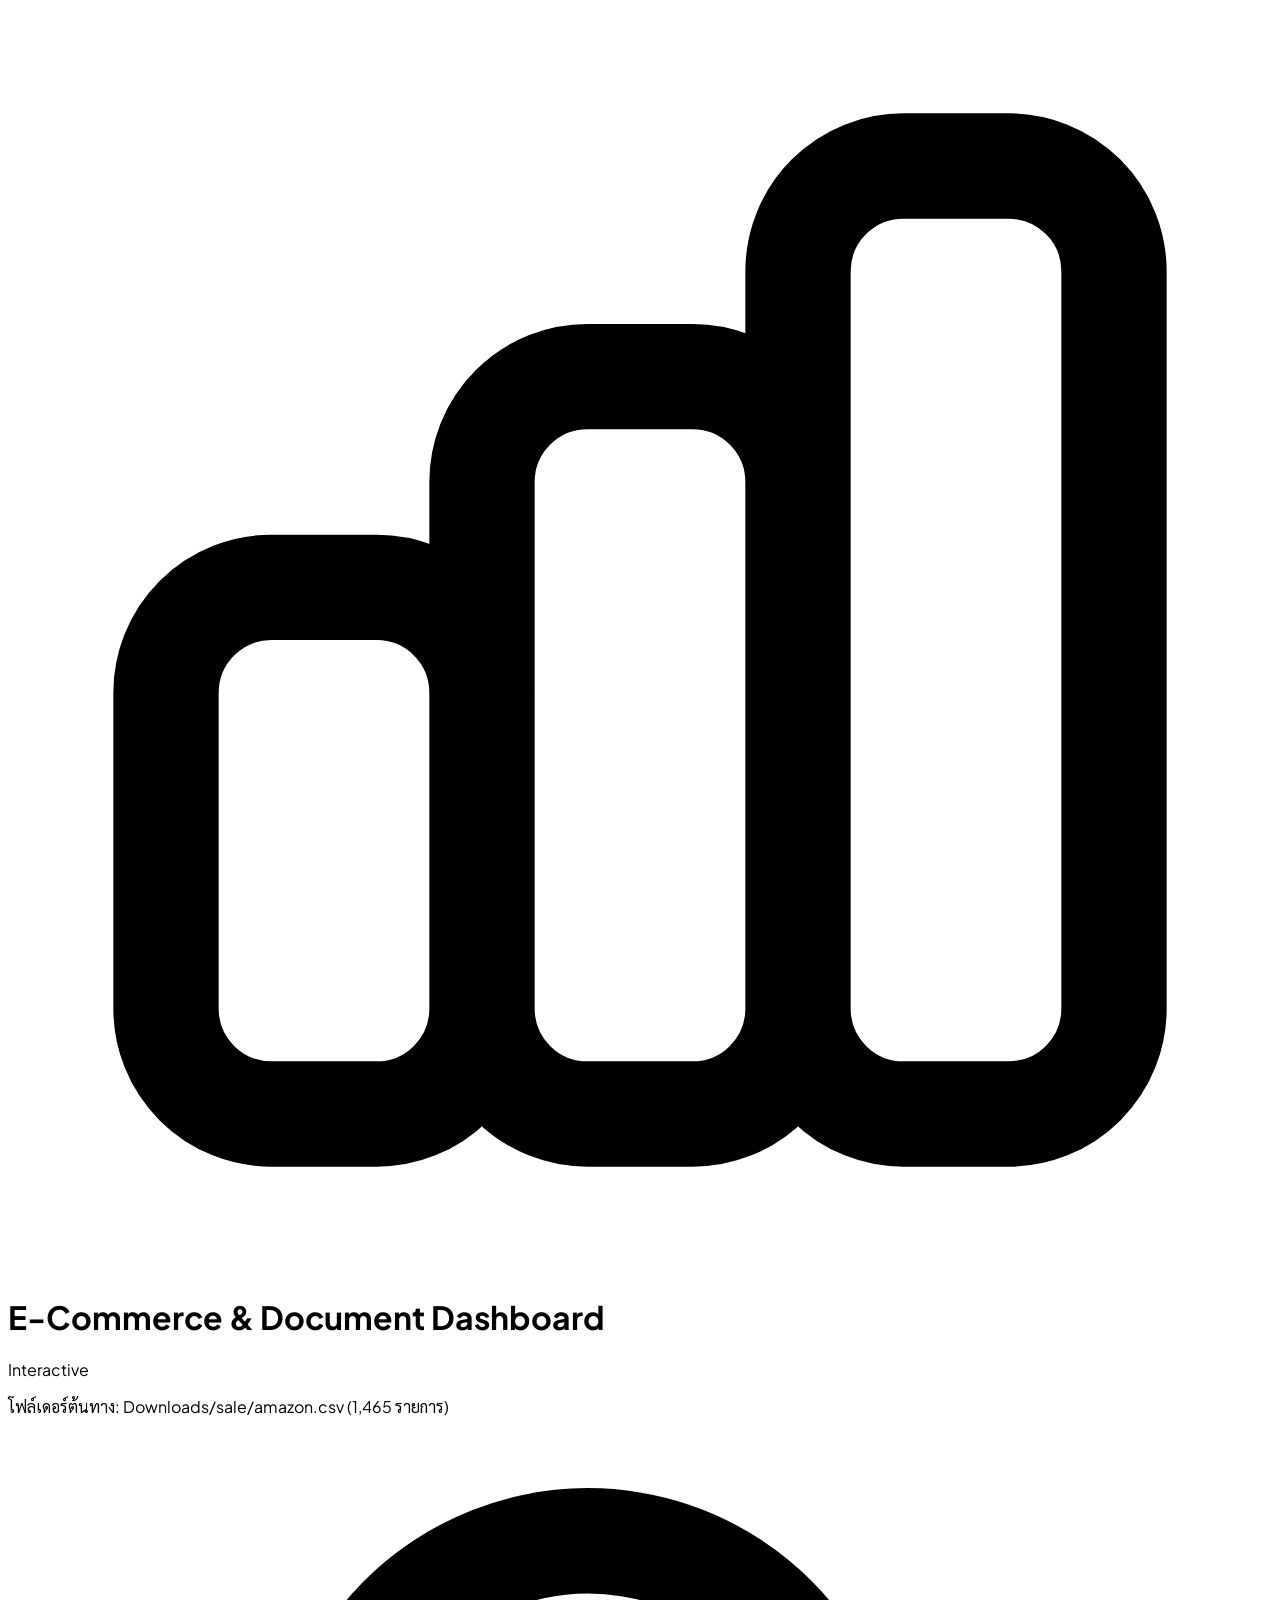
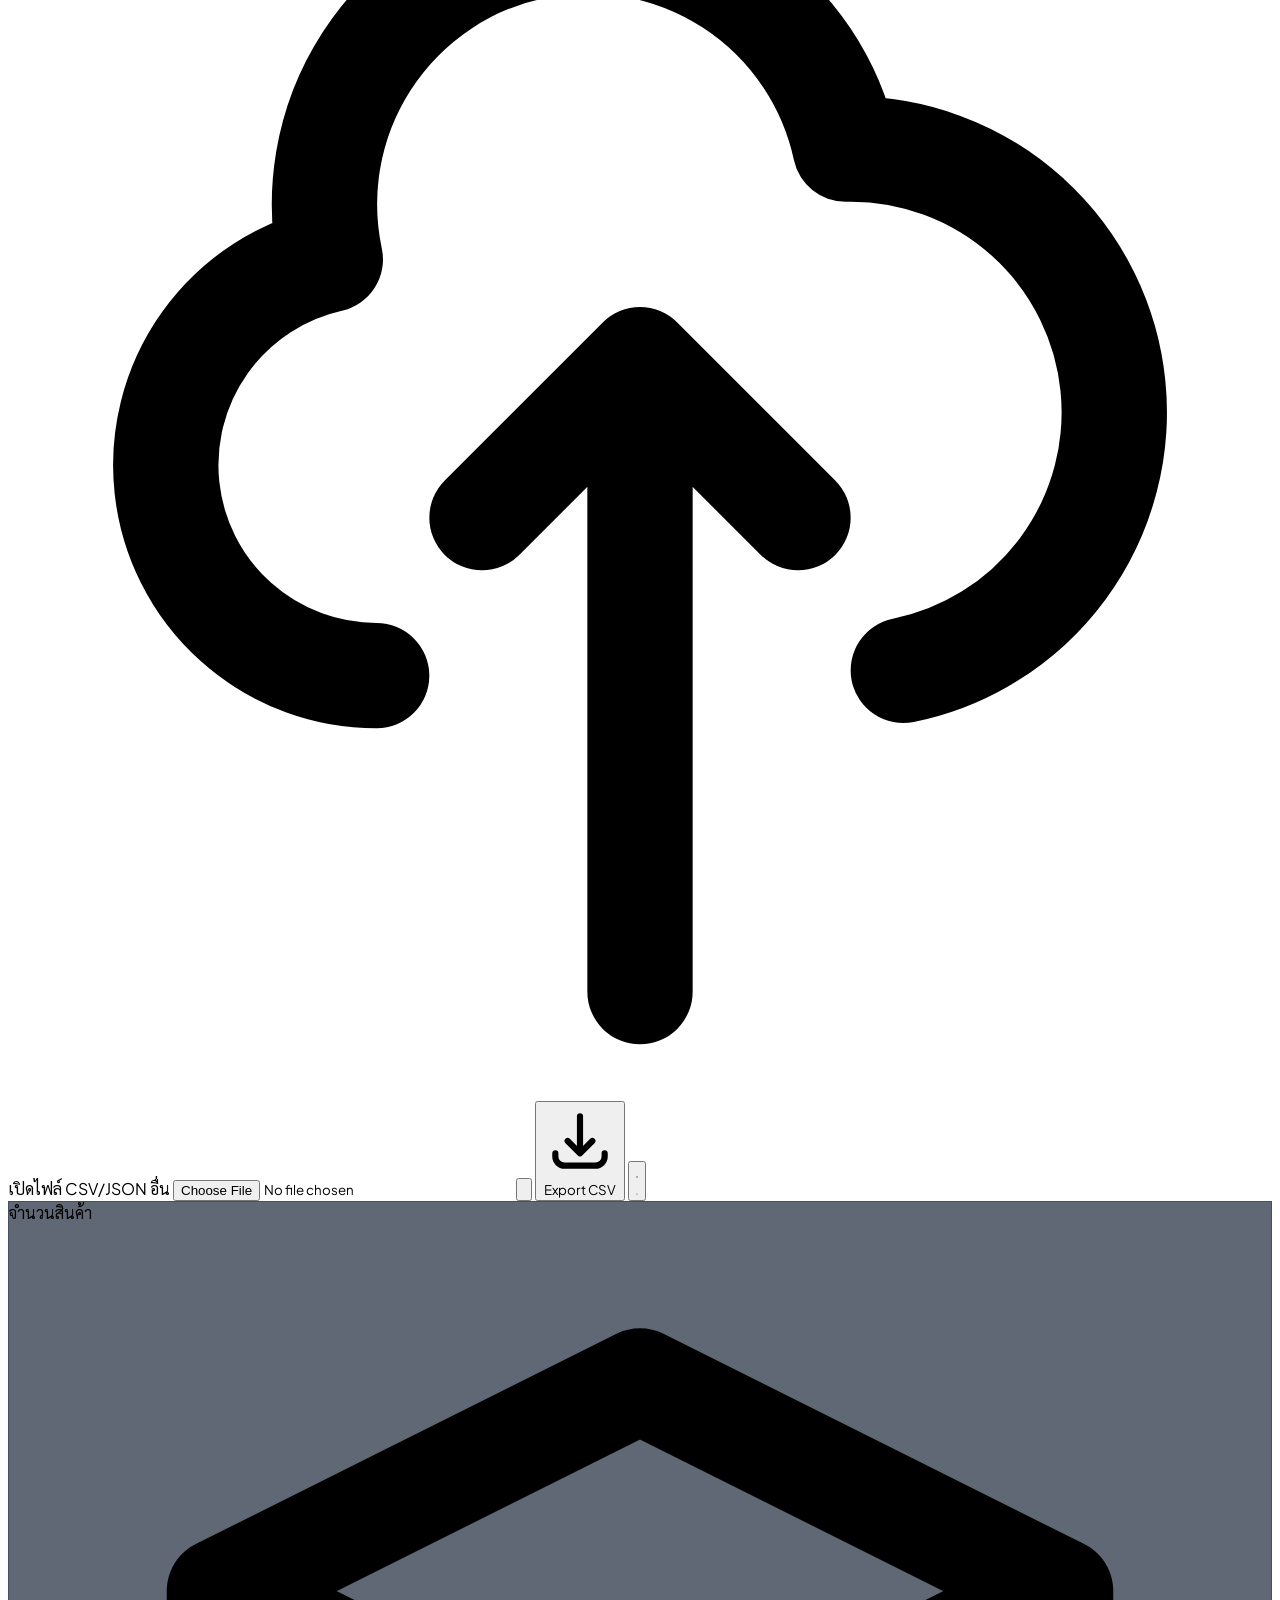
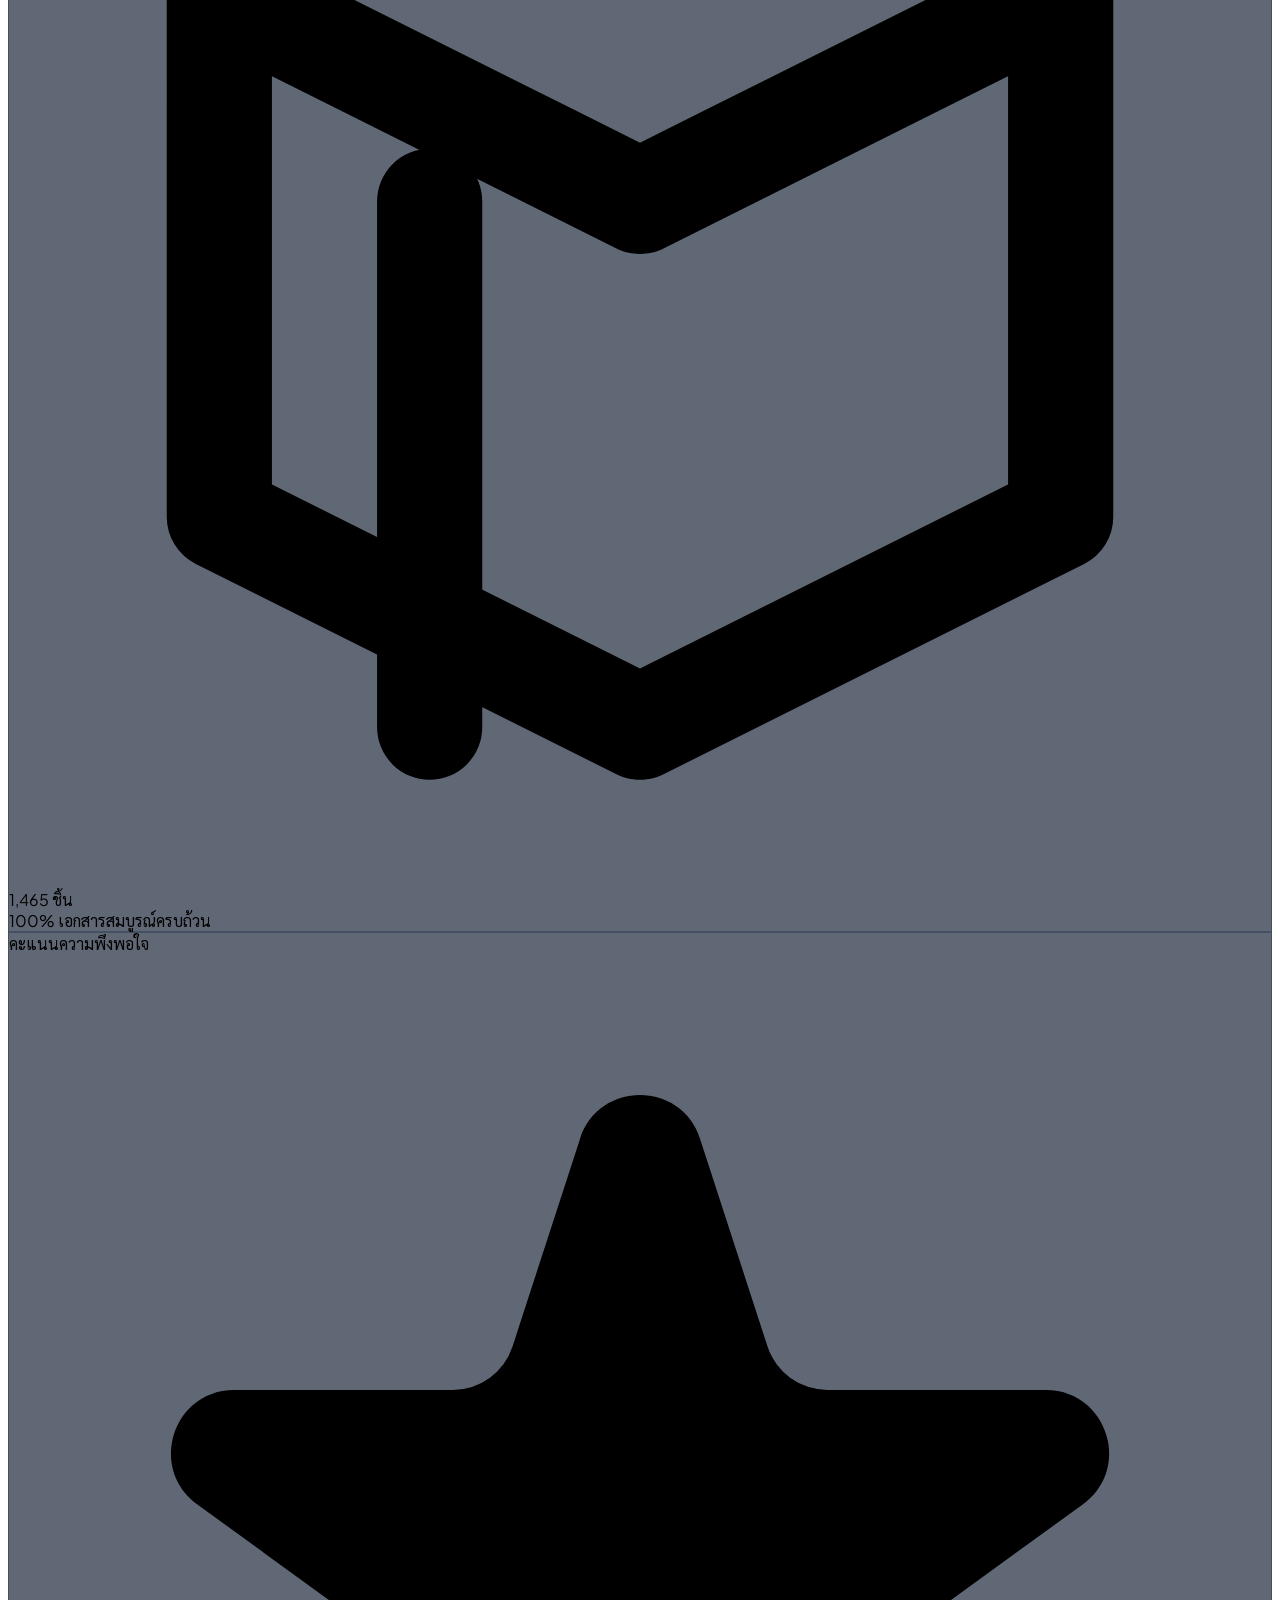
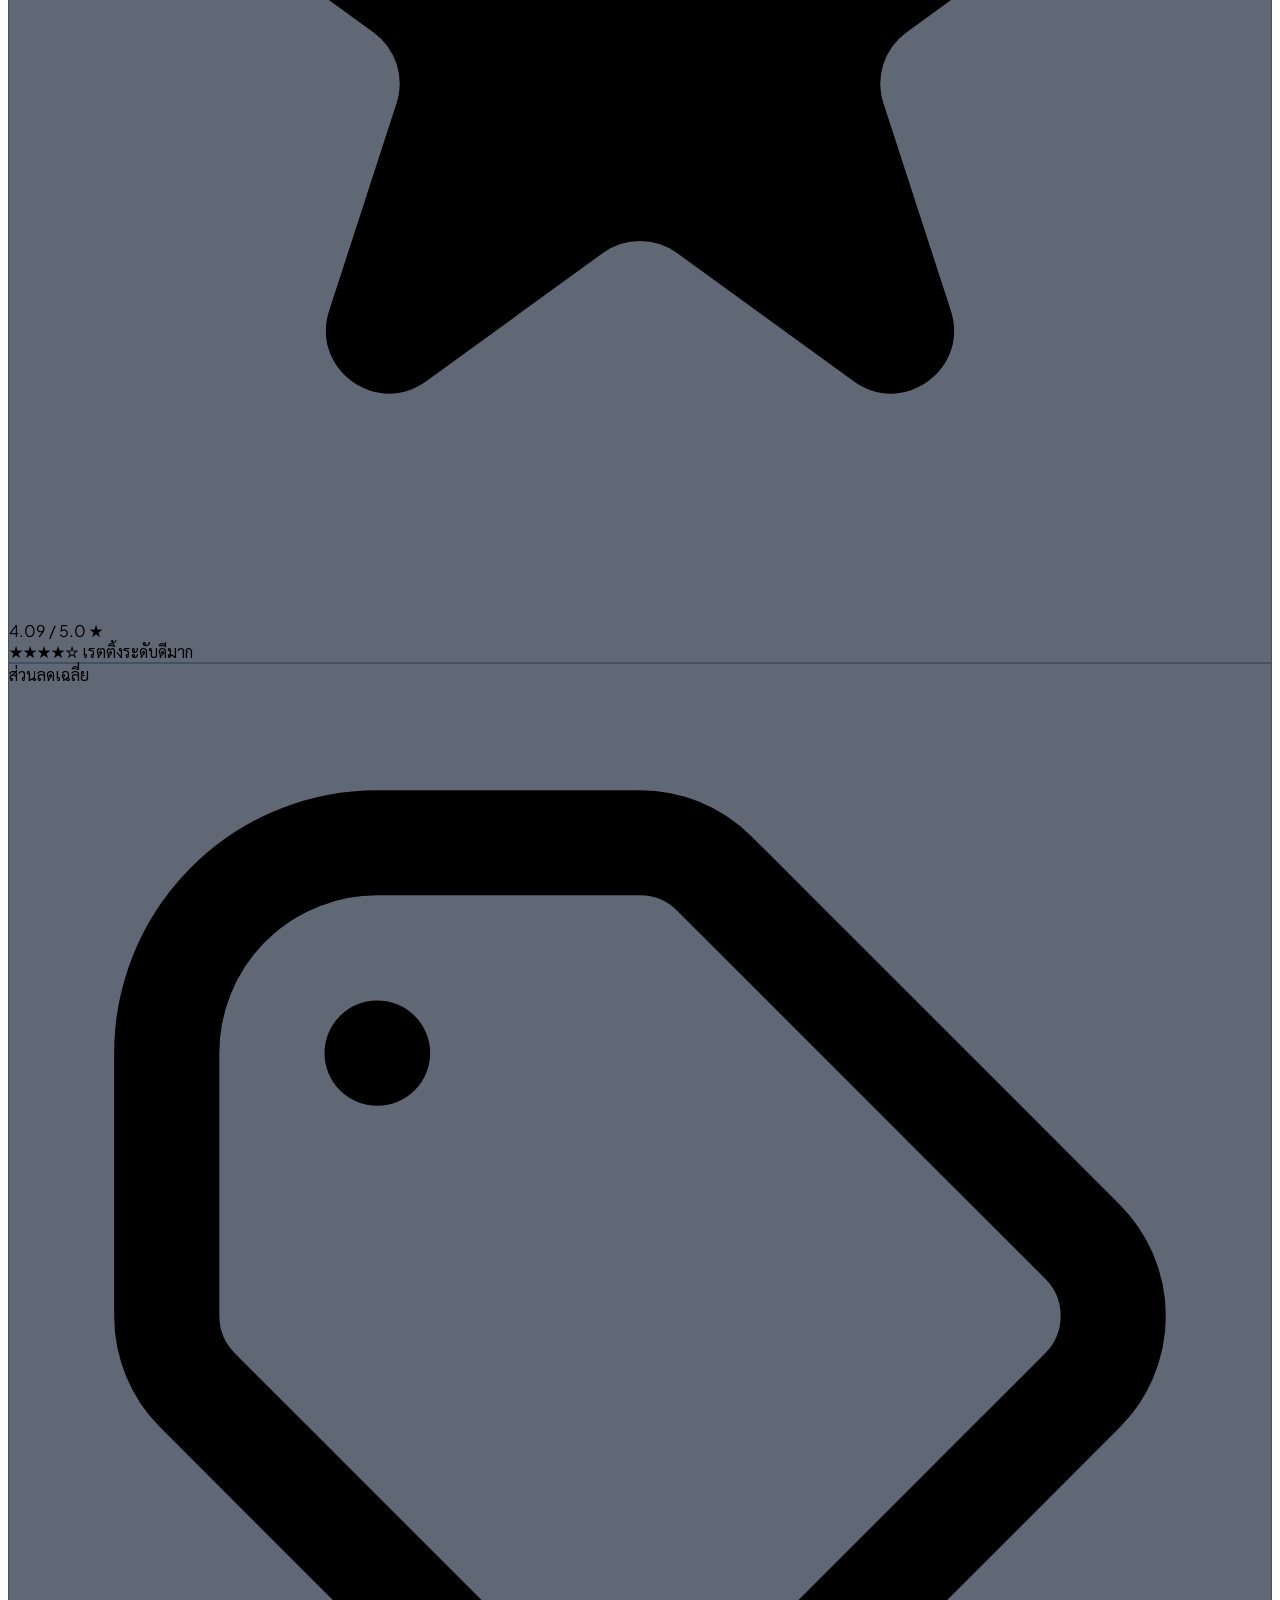
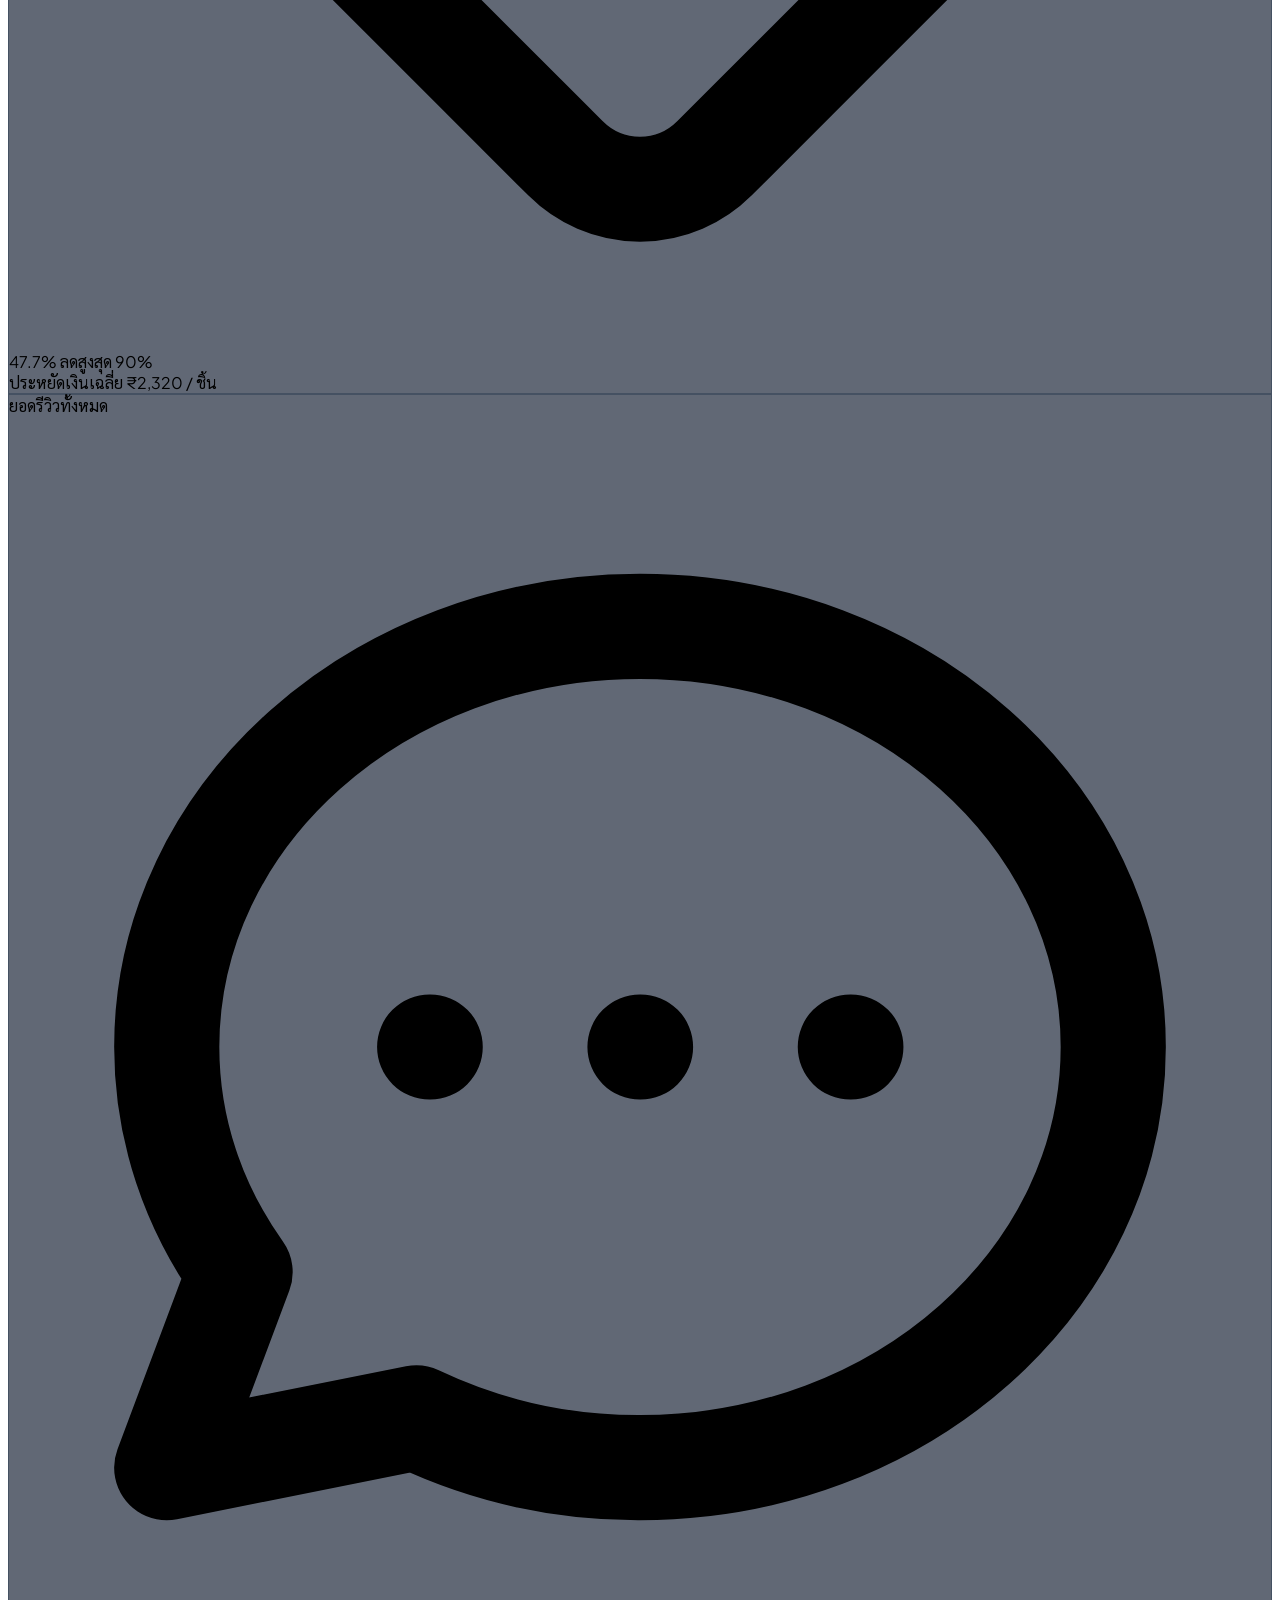
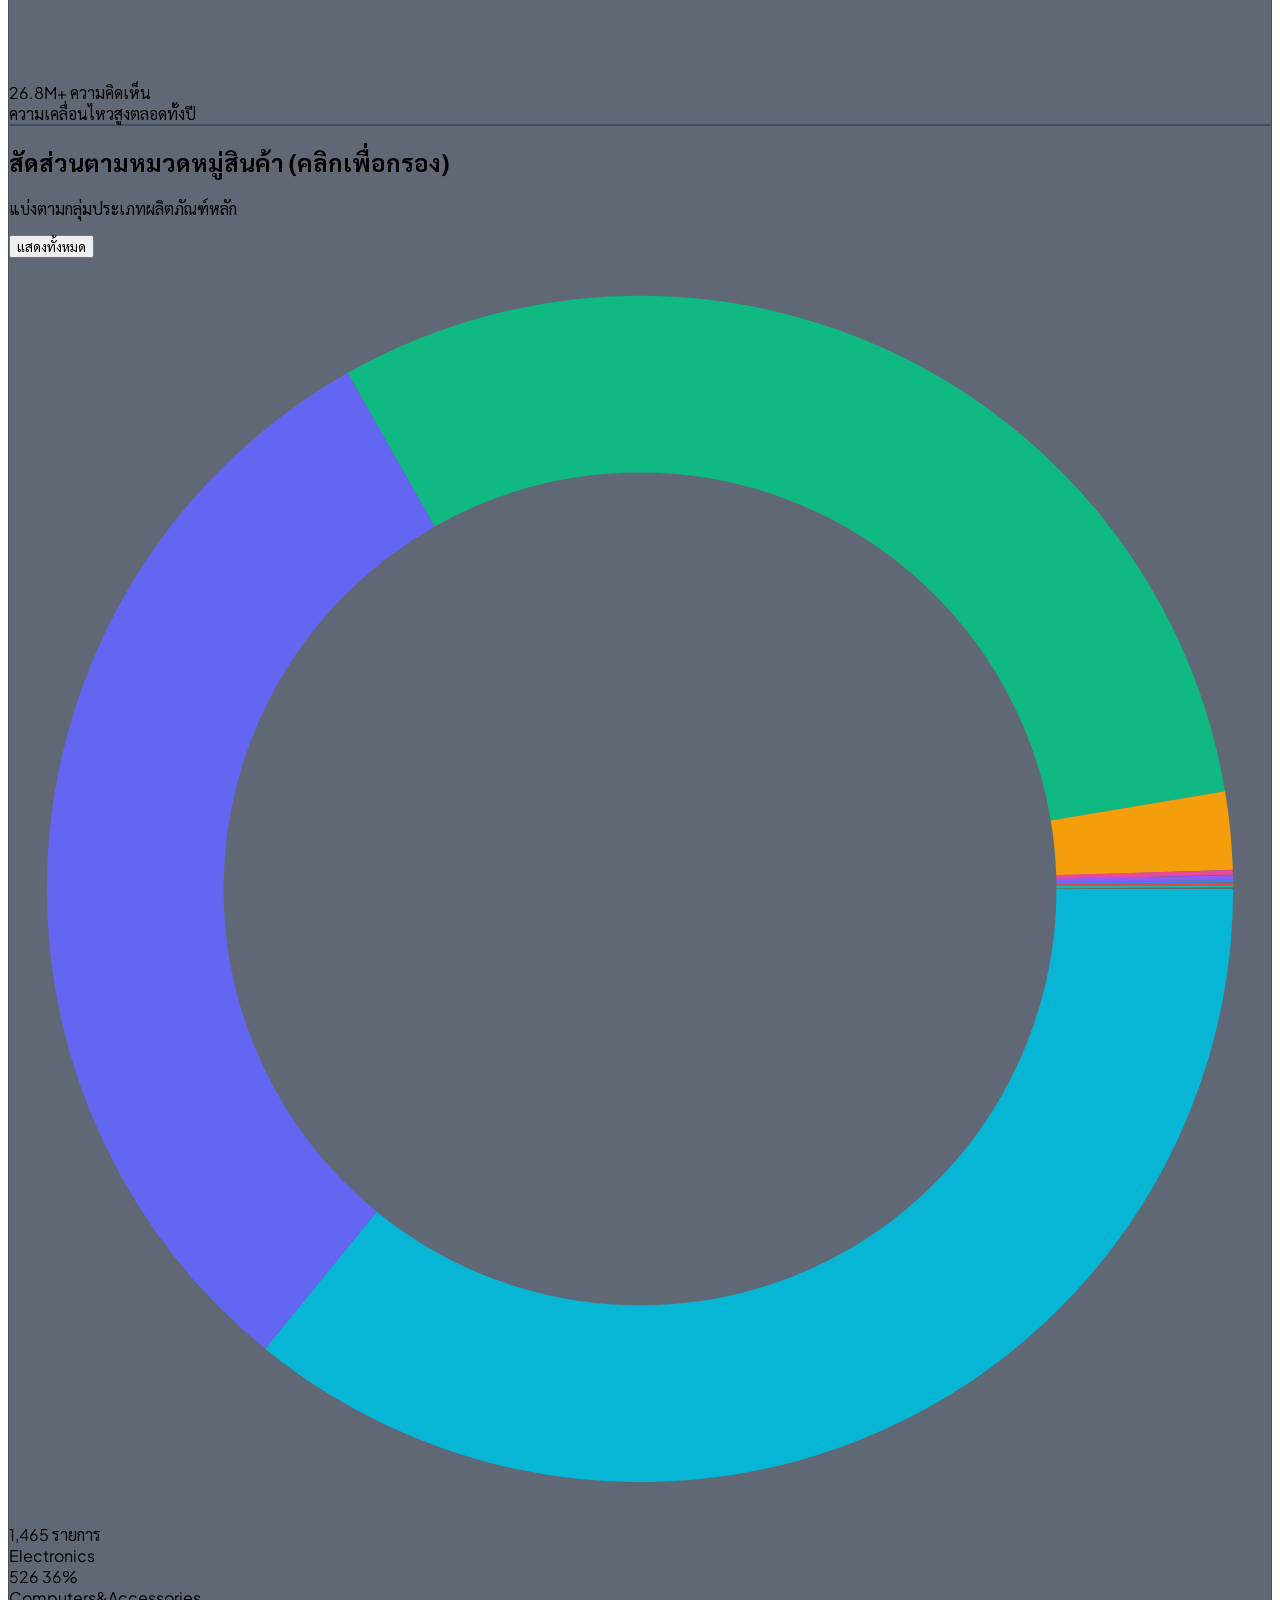
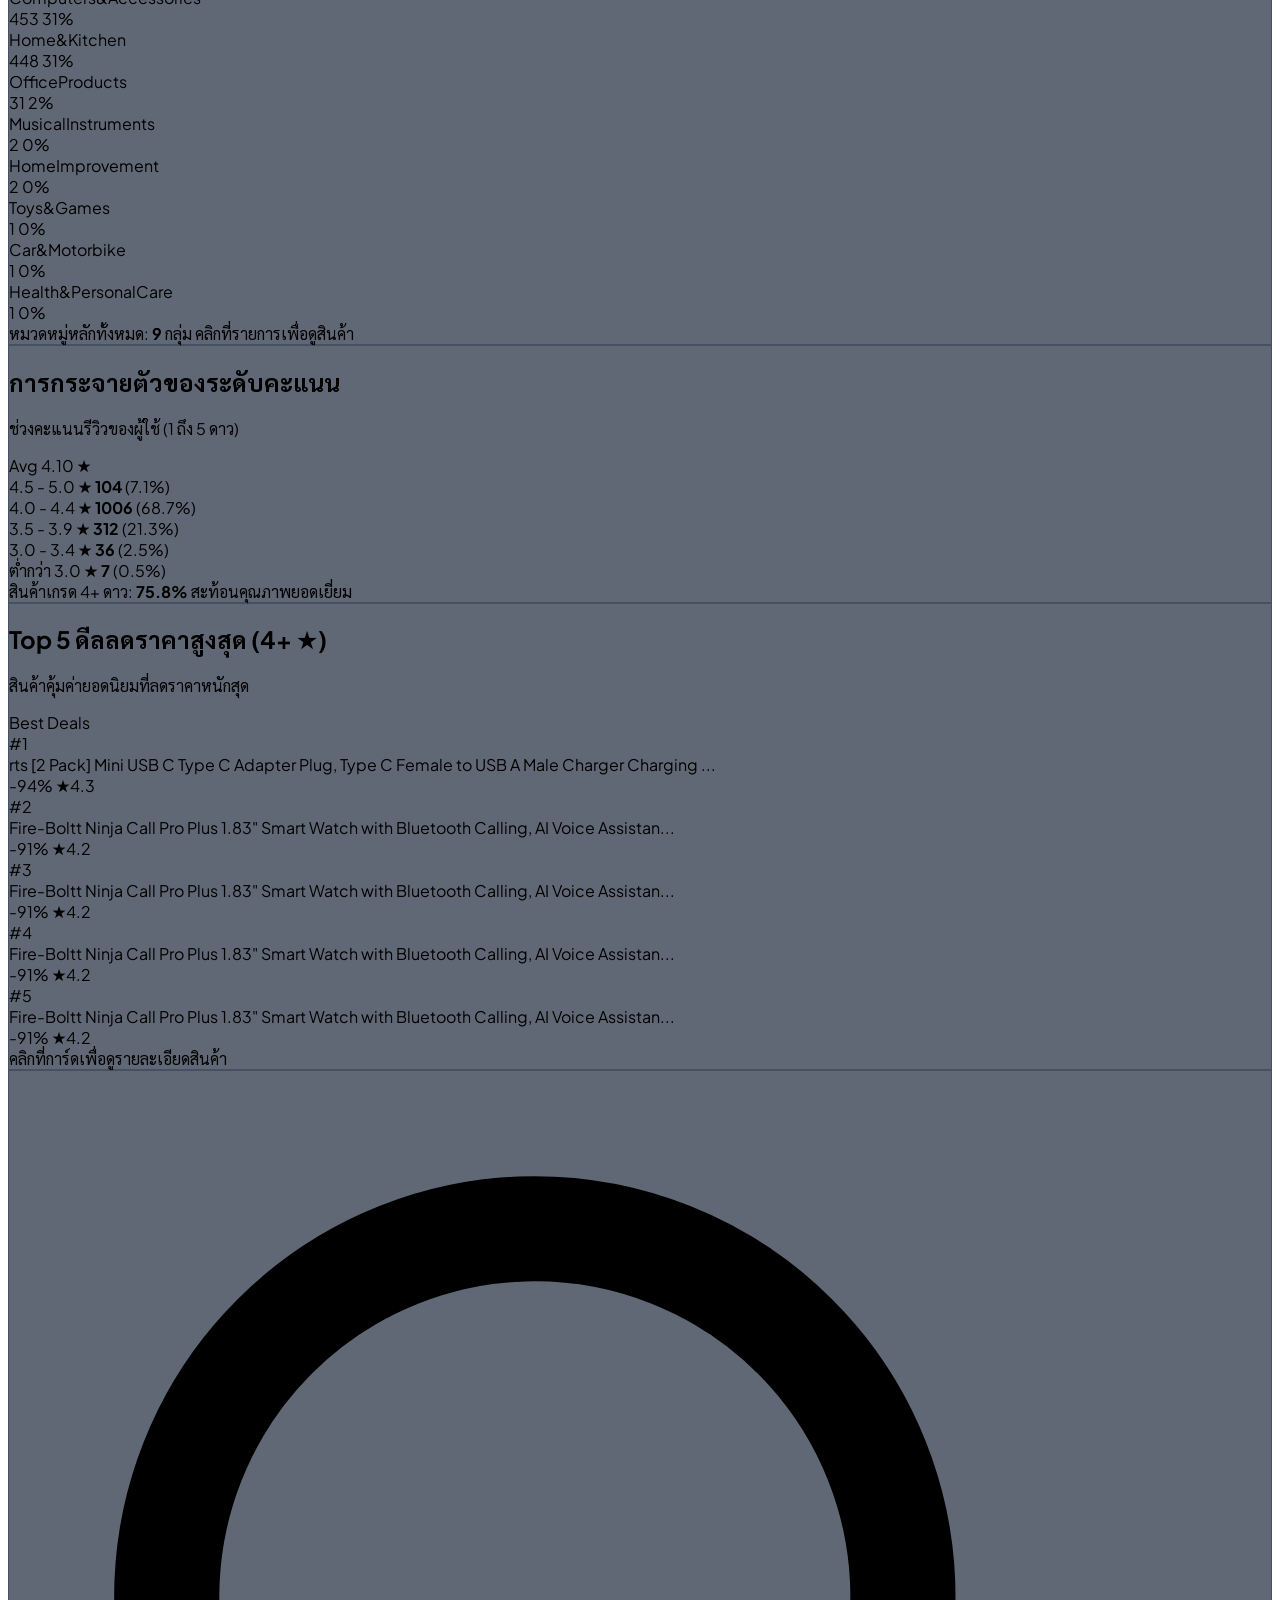
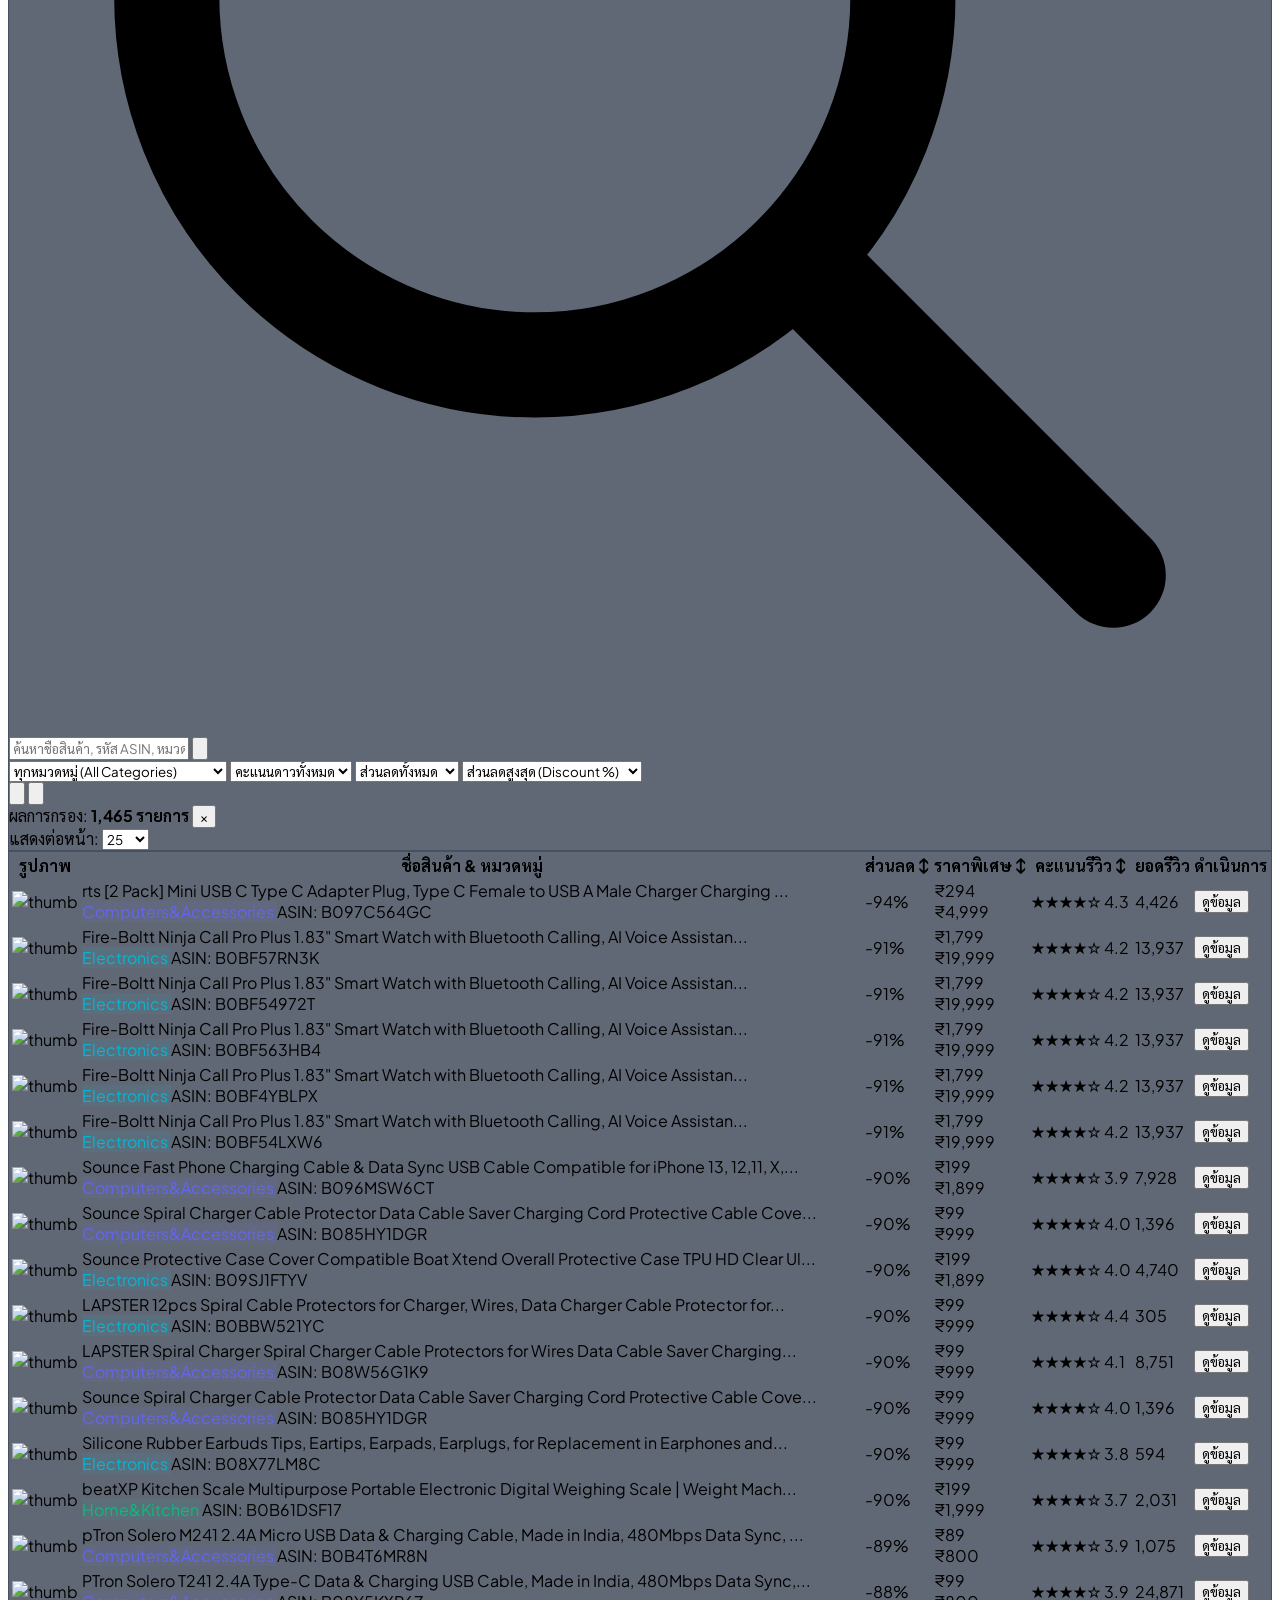
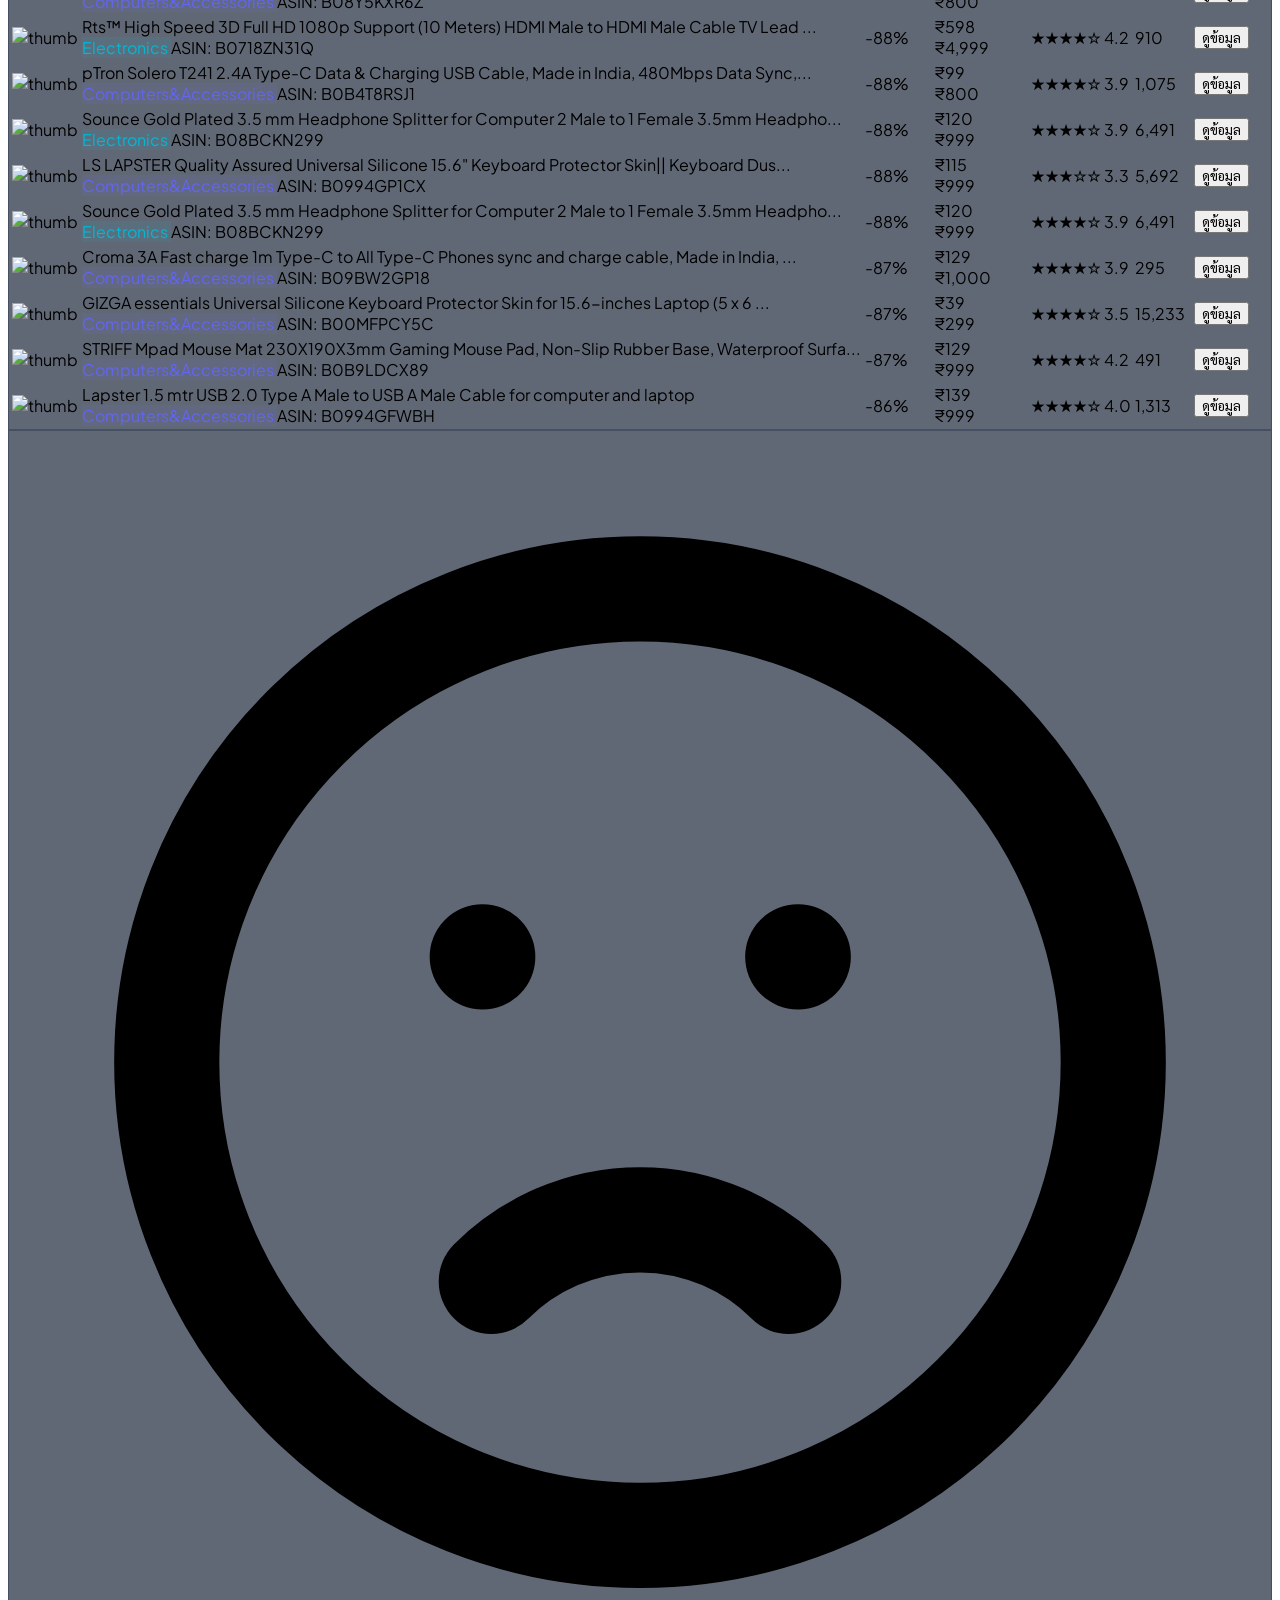
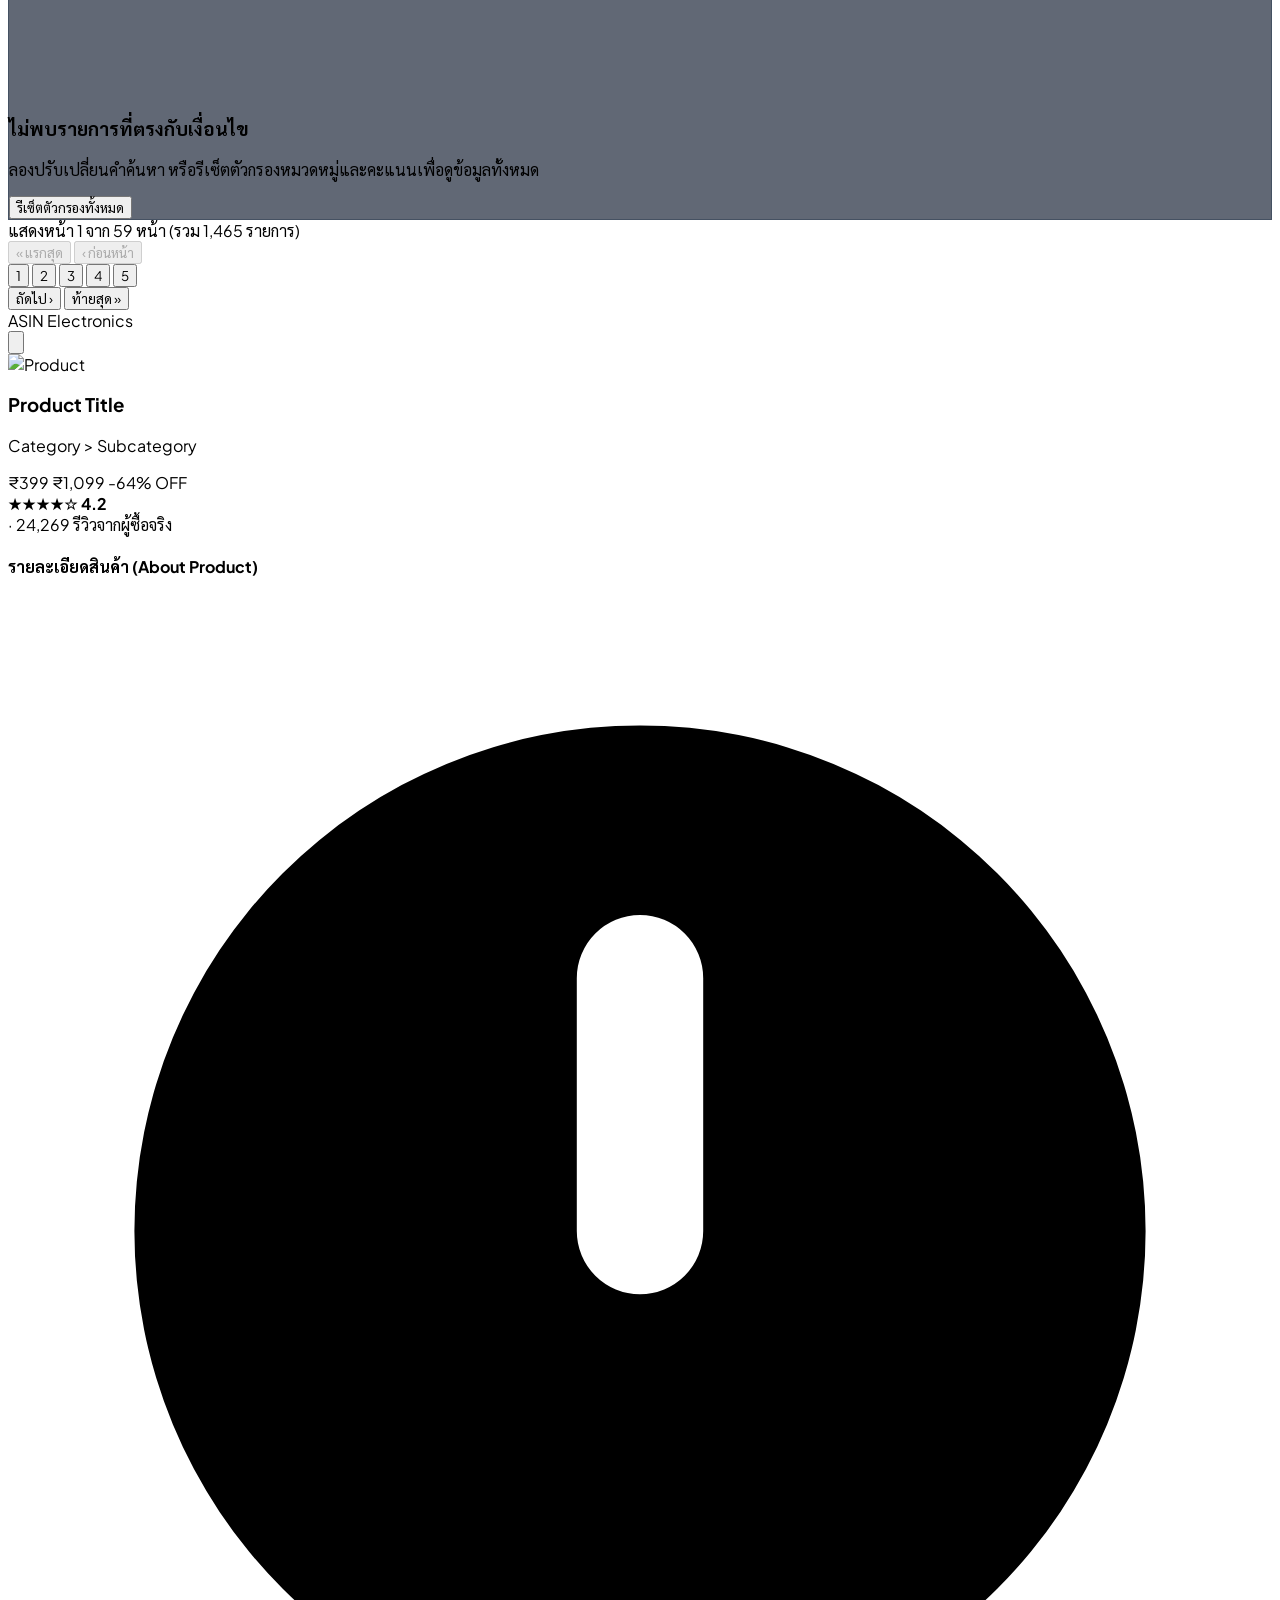
==== index.html @ 674aaa8d "งานที่ 1 V 1.0" ====
<!DOCTYPE html>
<html lang="th" class="dark">
<head>
  <meta charset="UTF-8">
  <meta name="viewport" content="width=device-width, initial-scale=1.0">
  <title>Interactive Sales & Document Analytics Dashboard</title>
  <script src="https://www.gstatic.com/antigravity/web/dev/tailwindcss.min.js"></script>
  <style>
    @import url('https://fonts.googleapis.com/css2?family=Plus+Jakarta+Sans:wght@400;500;600;700;800&family=Sarabun:wght@300;400;500;600;700&display=swap');
    
    * {
      font-family: 'Plus Jakarta Sans', 'Sarabun', sans-serif;
    }
    
    /* Custom Scrollbar */
    ::-webkit-scrollbar {
      width: 6px;
      height: 6px;
    }
    ::-webkit-scrollbar-track {
      background: rgba(15, 23, 42, 0.6);
    }
    ::-webkit-scrollbar-thumb {
      background: #334155;
      border-radius: 9999px;
    }
    ::-webkit-scrollbar-thumb:hover {
      background: #475569;
    }
    
    .light ::-webkit-scrollbar-track {
      background: #f1f5f9;
    }
    .light ::-webkit-scrollbar-thumb {
      background: #cbd5e1;
    }
    .light ::-webkit-scrollbar-thumb:hover {
      background: #94a3b8;
    }

    .glass-card {
      background: rgba(30, 41, 59, 0.7);
      backdrop-filter: blur(12px);
      border: 1px solid rgba(51, 65, 85, 0.6);
    }
    .light .glass-card {
      background: rgba(255, 255, 255, 0.85);
      border: 1px solid rgba(226, 232, 240, 0.8);
    }

    /* Tooltip */
    .chart-tooltip {
      position: fixed;
      pointer-events: none;
      z-index: 50;
      transition: opacity 0.15s ease;
    }
    
    .badge-glow {
      box-shadow: 0 0 15px -3px rgba(59, 130, 246, 0.3);
    }
  </style>
</head>
<body class="bg-slate-950 text-slate-100 min-h-screen selection:bg-indigo-500 selection:text-white transition-colors duration-200">

  <!-- Top App Navigation Bar -->
  <header class="sticky top-0 z-40 bg-slate-900/90 light:bg-white/90 backdrop-blur-md border-b border-slate-800 light:border-slate-200 px-4 lg:px-8 py-3.5">
    <div class="max-w-7xl mx-auto flex flex-wrap items-center justify-between gap-4">
      
      <!-- Logo & Title -->
      <div class="flex items-center space-x-3.5">
        <div class="w-10 h-10 rounded-xl bg-gradient-to-tr from-indigo-600 via-blue-600 to-cyan-400 flex items-center justify-center text-white shadow-lg shadow-indigo-500/25">
          <svg class="w-6 h-6" fill="none" stroke="currentColor" viewBox="0 0 24 24">
            <path stroke-linecap="round" stroke-linejoin="round" stroke-width="2" d="M9 19v-6a2 2 0 00-2-2H5a2 2 0 00-2 2v6a2 2 0 002 2h2a2 2 0 002-2zm0 0V9a2 2 0 012-2h2a2 2 0 012 2v10m-6 0a2 2 0 002 2h2a2 2 0 002-2m0 0V5a2 2 0 012-2h2a2 2 0 012 2v14a2 2 0 01-2 2h-2a2 2 0 01-2-2z" />
          </svg>
        </div>
        <div>
          <div class="flex items-center space-x-2">
            <h1 class="text-lg font-bold tracking-tight text-white light:text-slate-900">E-Commerce & Document Dashboard</h1>
            <span class="text-xs px-2 py-0.5 rounded-full bg-indigo-500/20 text-indigo-400 light:bg-indigo-50 light:text-indigo-600 font-semibold border border-indigo-500/30">Interactive</span>
          </div>
          <p class="text-xs text-slate-400 light:text-slate-500 flex items-center gap-1.5 mt-0.5">
            <span class="inline-block w-2 h-2 rounded-full bg-emerald-400 animate-pulse"></span>
            โฟล์เดอร์ต้นทาง: <span id="sourceLabel" class="font-mono text-slate-300 light:text-slate-700 font-medium">Downloads/sale/amazon.csv</span>
            (<span id="totalHeaderCount">1,465</span> รายการ)
          </p>
        </div>
      </div>

      <!-- Action Buttons -->
      <div class="flex items-center space-x-2.5">
        <!-- Load Custom Document Button -->
        <label for="fileUploadInput" class="cursor-pointer inline-flex items-center gap-2 px-3.5 py-2 text-xs font-semibold rounded-lg bg-indigo-600 hover:bg-indigo-500 text-white shadow-sm transition-all shadow-indigo-600/20 active:scale-95">
          <svg class="w-4 h-4" fill="none" stroke="currentColor" viewBox="0 0 24 24">
            <path stroke-linecap="round" stroke-linejoin="round" stroke-width="2" d="M7 16a4 4 0 01-.88-7.903A5 5 0 1115.9 6L16 6a5 5 0 011 9.9M15 13l-3-3m0 0l-3 3m3-3v12" />
          </svg>
          <span>เปิดไฟล์ CSV/JSON อื่น</span>
        </label>
        <input type="file" id="fileUploadInput" accept=".csv,.json" class="hidden" onchange="handleFileUpload(event)">

        <!-- Reset Button -->
        <button onclick="resetToDefaultData()" title="รีเซ็ตข้อมูลเป็นชุดเริ่มต้น" class="p-2 rounded-lg bg-slate-800 hover:bg-slate-700 light:bg-slate-100 light:hover:bg-slate-200 text-slate-300 light:text-slate-700 border border-slate-700/60 light:border-slate-300 transition-colors">
          <svg class="w-4 h-4" fill="none" stroke="currentColor" viewBox="0 0 24 24">
            <path stroke-linecap="round" stroke-linejoin="round" stroke-width="2" d="M4 4v5h.582m15.356 2A8.001 8.001 0 004.582 9m0 0H9m11 11v-5h-.581m0 0a8.003 8.003 0 01-15.357-2m15.357 2H15" />
          </svg>
        </button>

        <!-- Export CSV Button -->
        <button onclick="exportCurrentFilteredCSV()" title="ส่งออก CSV" class="inline-flex items-center gap-1.5 px-3 py-2 text-xs font-semibold rounded-lg bg-slate-800 hover:bg-slate-700 light:bg-slate-100 light:hover:bg-slate-200 text-slate-300 light:text-slate-700 border border-slate-700/60 light:border-slate-300 transition-colors">
          <svg class="w-4 h-4" fill="none" stroke="currentColor" viewBox="0 0 24 24">
            <path stroke-linecap="round" stroke-linejoin="round" stroke-width="2" d="M4 16v1a3 3 0 003 3h10a3 3 0 003-3v-1m-4-4l-4 4m0 0l-4-4m4 4V4" />
          </svg>
          <span class="hidden sm:inline">Export CSV</span>
        </button>

        <!-- Theme Toggle -->
        <button onclick="toggleDarkMode()" title="สลับธีม สว่าง / มืด" class="p-2 rounded-lg bg-slate-800 hover:bg-slate-700 light:bg-slate-100 light:hover:bg-slate-200 text-slate-300 light:text-slate-700 border border-slate-700/60 light:border-slate-300 transition-colors">
          <svg id="themeIconDark" class="w-4 h-4 block" fill="none" stroke="currentColor" viewBox="0 0 24 24">
            <path stroke-linecap="round" stroke-linejoin="round" stroke-width="2" d="M12 3v1m0 16v1m9-9h-1M4 9H3m15.364 6.364l-.707-.707M6.343 6.343l-.707-.707m12.728 0l-.707.707M6.343 17.657l-.707.707M16 12a4 4 0 11-8 0 4 4 0 018 0z" />
          </svg>
          <svg id="themeIconLight" class="w-4 h-4 hidden" fill="none" stroke="currentColor" viewBox="0 0 24 24">
            <path stroke-linecap="round" stroke-linejoin="round" stroke-width="2" d="M20.354 15.354A9 9 0 018.646 3.646 9.003 9.003 0 0012 21a9.003 9.003 0 008.354-5.646z" />
          </svg>
        </button>
      </div>

    </div>
  </header>

  <!-- Main Container -->
  <main class="max-w-7xl mx-auto px-4 lg:px-8 py-6 space-y-6">

    <!-- KPI Metric Cards Grid -->
    <div class="grid grid-cols-2 md:grid-cols-4 gap-4">
      
      <!-- Card 1: Total Products -->
      <div class="glass-card rounded-2xl p-4.5 relative overflow-hidden group hover:border-indigo-500/50 transition-all">
        <div class="flex items-center justify-between">
          <span class="text-xs font-semibold text-slate-400 light:text-slate-500 uppercase tracking-wider">จำนวนสินค้า</span>
          <div class="w-8 h-8 rounded-lg bg-indigo-500/10 text-indigo-400 flex items-center justify-center">
            <svg class="w-4 h-4" fill="none" stroke="currentColor" viewBox="0 0 24 24">
              <path stroke-linecap="round" stroke-linejoin="round" stroke-width="2" d="M20 7l-8-4-8 4m16 0l-8 4m8-4v10l-8 4m0-10L4 7m4 4v10M4 7v10l8 4" />
            </svg>
          </div>
        </div>
        <div class="mt-2.5 flex items-baseline gap-2">
          <span id="kpiTotalItems" class="text-2xl lg:text-3xl font-extrabold text-white light:text-slate-900 tracking-tight">1,465</span>
          <span class="text-xs text-slate-400 light:text-slate-500">ชิ้น</span>
        </div>
        <div class="mt-2 text-xs text-slate-400 light:text-slate-500 flex items-center gap-1">
          <span class="text-emerald-400 font-semibold">100%</span>
          <span>เอกสารสมบูรณ์ครบถ้วน</span>
        </div>
      </div>

      <!-- Card 2: Average Rating -->
      <div class="glass-card rounded-2xl p-4.5 relative overflow-hidden group hover:border-amber-500/50 transition-all">
        <div class="flex items-center justify-between">
          <span class="text-xs font-semibold text-slate-400 light:text-slate-500 uppercase tracking-wider">คะแนนความพึงพอใจ</span>
          <div class="w-8 h-8 rounded-lg bg-amber-500/10 text-amber-400 flex items-center justify-center">
            <svg class="w-4 h-4" fill="currentColor" viewBox="0 0 20 20">
              <path d="M9.049 2.927c.3-.921 1.603-.921 1.902 0l1.07 3.292a1 1 0 00.95.69h3.462c.969 0 1.371 1.24.588 1.81l-2.8 2.034a1 1 0 00-.364 1.118l1.07 3.292c.3.921-.755 1.688-1.54 1.118l-2.8-2.034a1 1 0 00-1.175 0l-2.8 2.034c-.784.57-1.838-.197-1.539-1.118l1.07-3.292a1 1 0 00-.364-1.118L2.98 8.72c-.783-.57-.38-1.81.588-1.81h3.461a1 1 0 00.951-.69l1.07-3.292z" />
            </svg>
          </div>
        </div>
        <div class="mt-2.5 flex items-baseline gap-2">
          <span id="kpiAvgRating" class="text-2xl lg:text-3xl font-extrabold text-amber-400 light:text-amber-500 tracking-tight">4.10</span>
          <span class="text-xs text-slate-400 light:text-slate-500">/ 5.0 ★</span>
        </div>
        <div class="mt-2 text-xs text-slate-400 light:text-slate-500 flex items-center gap-1">
          <span class="text-amber-400">★★★★☆</span>
          <span id="kpiRatingSubtitle">เรตติ้งระดับดีมาก</span>
        </div>
      </div>

      <!-- Card 3: Average Discount -->
      <div class="glass-card rounded-2xl p-4.5 relative overflow-hidden group hover:border-emerald-500/50 transition-all">
        <div class="flex items-center justify-between">
          <span class="text-xs font-semibold text-slate-400 light:text-slate-500 uppercase tracking-wider">ส่วนลดเฉลี่ย</span>
          <div class="w-8 h-8 rounded-lg bg-emerald-500/10 text-emerald-400 flex items-center justify-center">
            <svg class="w-4 h-4" fill="none" stroke="currentColor" viewBox="0 0 24 24">
              <path stroke-linecap="round" stroke-linejoin="round" stroke-width="2" d="M7 7h.01M7 3h5c.512 0 1.024.195 1.414.586l7 7a2 2 0 010 2.828l-7 7a2 2 0 01-2.828 0l-7-7A1.994 1.994 0 013 12V7a4 4 0 014-4z" />
            </svg>
          </div>
        </div>
        <div class="mt-2.5 flex items-baseline gap-2">
          <span id="kpiAvgDiscount" class="text-2xl lg:text-3xl font-extrabold text-emerald-400 light:text-emerald-500 tracking-tight">47.7%</span>
          <span class="text-xs px-1.5 py-0.5 rounded bg-emerald-500/20 text-emerald-300 text-[11px] font-semibold">ลดสูงสุด 90%</span>
        </div>
        <div class="mt-2 text-xs text-slate-400 light:text-slate-500 flex items-center gap-1">
          <span>ประหยัดเงินเฉลี่ย</span>
          <span id="kpiAvgSavings" class="text-emerald-400 font-semibold">₹2,320</span>
          <span>/ ชิ้น</span>
        </div>
      </div>

      <!-- Card 4: Total Reviews / Savings Value -->
      <div class="glass-card rounded-2xl p-4.5 relative overflow-hidden group hover:border-cyan-500/50 transition-all">
        <div class="flex items-center justify-between">
          <span class="text-xs font-semibold text-slate-400 light:text-slate-500 uppercase tracking-wider">ยอดรีวิวทั้งหมด</span>
          <div class="w-8 h-8 rounded-lg bg-cyan-500/10 text-cyan-400 flex items-center justify-center">
            <svg class="w-4 h-4" fill="none" stroke="currentColor" viewBox="0 0 24 24">
              <path stroke-linecap="round" stroke-linejoin="round" stroke-width="2" d="M8 12h.01M12 12h.01M16 12h.01M21 12c0 4.418-4.03 8-9 8a9.863 9.863 0 01-4.255-.949L3 20l1.395-3.72C3.512 15.042 3 13.574 3 12c0-4.418 4.03-8 9-8s9 3.582 9 8z" />
            </svg>
          </div>
        </div>
        <div class="mt-2.5 flex items-baseline gap-2">
          <span id="kpiTotalReviews" class="text-2xl lg:text-3xl font-extrabold text-cyan-400 light:text-cyan-500 tracking-tight">16.8M+</span>
          <span class="text-xs text-slate-400 light:text-slate-500">ความคิดเห็น</span>
        </div>
        <div class="mt-2 text-xs text-slate-400 light:text-slate-500 flex items-center gap-1">
          <span>ความเคลื่อนไหวสูงตลอดทั้งปี</span>
        </div>
      </div>

    </div>

    <!-- Charts & Analytics Section -->
    <div class="grid grid-cols-1 lg:grid-cols-3 gap-6">

      <!-- Chart 1: Category Distribution (Interactive SVG Donut & Bars) -->
      <div class="glass-card rounded-2xl p-5 flex flex-col justify-between">
        <div>
          <div class="flex items-center justify-between mb-4">
            <div>
              <h2 class="text-sm font-bold text-white light:text-slate-900 flex items-center gap-2">
                <span>สัดส่วนตามหมวดหมู่สินค้า</span>
                <span class="text-[11px] text-slate-400 font-normal">(คลิกเพื่อกรอง)</span>
              </h2>
              <p class="text-xs text-slate-400 mt-0.5">แบ่งตามกลุ่มประเภทผลิตภัณฑ์หลัก</p>
            </div>
            <button onclick="filterByCategory('')" id="catResetBtn" class="hidden text-xs text-indigo-400 hover:underline">
              แสดงทั้งหมด
            </button>
          </div>

          <!-- Donut Graphic + Legend -->
          <div class="flex flex-col sm:flex-row items-center gap-6 my-2">
            <!-- Donut SVG -->
            <div class="relative w-36 h-36 flex-shrink-0">
              <svg id="donutSvg" viewBox="0 0 100 100" class="w-full h-full transform -rotate-90">
                <!-- Slices injected by JS -->
              </svg>
              <div class="absolute inset-0 flex flex-col items-center justify-center pointer-events-none">
                <span id="donutCenterCount" class="text-lg font-bold text-white light:text-slate-900">1,465</span>
                <span class="text-[10px] text-slate-400 uppercase">รายการ</span>
              </div>
            </div>

            <!-- Legend List -->
            <div id="categoryLegend" class="w-full space-y-2 text-xs">
              <!-- Injected by JS -->
            </div>
          </div>
        </div>

        <div class="pt-3 border-t border-slate-800 light:border-slate-200 mt-3 flex justify-between text-xs text-slate-400">
          <span>หมวดหมู่หลักทั้งหมด: <strong class="text-slate-200 light:text-slate-700" id="distinctCatCount">4</strong> กลุ่ม</span>
          <span class="text-indigo-400">คลิกที่รายการเพื่อดูสินค้า</span>
        </div>
      </div>

      <!-- Chart 2: Rating Distribution Breakdown -->
      <div class="glass-card rounded-2xl p-5 flex flex-col justify-between">
        <div>
          <div class="flex items-center justify-between mb-4">
            <div>
              <h2 class="text-sm font-bold text-white light:text-slate-900">การกระจายตัวของระดับคะแนน</h2>
              <p class="text-xs text-slate-400 mt-0.5">ช่วงคะแนนรีวิวของผู้ใช้ (1 ถึง 5 ดาว)</p>
            </div>
            <div class="text-xs font-semibold px-2 py-0.5 rounded bg-amber-500/20 text-amber-300">
              Avg 4.10 ★
            </div>
          </div>

          <div id="ratingBarsContainer" class="space-y-3 my-3">
            <!-- Injected by JS -->
          </div>
        </div>

        <div class="pt-3 border-t border-slate-800 light:border-slate-200 mt-3 flex justify-between text-xs text-slate-400">
          <span>สินค้าเกรด 4+ ดาว: <strong class="text-emerald-400" id="fourPlusPercent">88.5%</strong></span>
          <span>สะท้อนคุณภาพยอดเยี่ยม</span>
        </div>
      </div>

      <!-- Chart 3: Top Deals Leaderboard -->
      <div class="glass-card rounded-2xl p-5 flex flex-col justify-between">
        <div>
          <div class="flex items-center justify-between mb-4">
            <div>
              <h2 class="text-sm font-bold text-white light:text-slate-900">Top 5 ดีลลดราคาสูงสุด (4+ ★)</h2>
              <p class="text-xs text-slate-400 mt-0.5">สินค้าคุ้มค่ายอดนิยมที่ลดราคาหนักสุด</p>
            </div>
            <span class="text-xs px-2 py-0.5 rounded bg-emerald-500/20 text-emerald-400 font-semibold">Best Deals</span>
          </div>

          <div id="topDealsList" class="space-y-2.5 my-2">
            <!-- Injected by JS -->
          </div>
        </div>

        <div class="pt-3 border-t border-slate-800 light:border-slate-200 mt-3 flex justify-between text-xs text-slate-400">
          <span>คลิกที่การ์ดเพื่อดูรายละเอียดสินค้า</span>
        </div>
      </div>

    </div>

    <!-- Filter & Control Toolbar -->
    <div class="glass-card rounded-2xl p-4 lg:p-5 space-y-4">
      <div class="flex flex-col lg:flex-row items-stretch lg:items-center justify-between gap-3">
        
        <!-- Search Input -->
        <div class="relative flex-1">
          <svg class="w-4 h-4 text-slate-400 absolute left-3.5 top-1/2 -translate-y-1/2" fill="none" stroke="currentColor" viewBox="0 0 24 24">
            <path stroke-linecap="round" stroke-linejoin="round" stroke-width="2" d="M21 21l-6-6m2-5a7 7 0 11-14 0 7 7 0 0114 0z" />
          </svg>
          <input 
            type="text" 
            id="searchInput" 
            placeholder="ค้นหาชื่อสินค้า, รหัส ASIN, หมวดหมู่, หรือคำค้น..." 
            oninput="handleSearchChange(event)"
            class="w-full pl-10 pr-10 py-2.5 text-xs sm:text-sm bg-slate-900 light:bg-slate-50 border border-slate-700/80 light:border-slate-300 rounded-xl text-white light:text-slate-900 placeholder-slate-400 focus:outline-none focus:ring-2 focus:ring-indigo-500"
          >
          <button id="clearSearchBtn" onclick="clearSearch()" class="hidden absolute right-3.5 top-1/2 -translate-y-1/2 text-slate-400 hover:text-white">
            <svg class="w-4 h-4" fill="none" stroke="currentColor" viewBox="0 0 24 24">
              <path stroke-linecap="round" stroke-linejoin="round" stroke-width="2" d="M6 18L18 6M6 6l12 12" />
            </svg>
          </button>
        </div>

        <!-- Filter Dropdowns Row -->
        <div class="flex flex-wrap items-center gap-2">
          
          <!-- Category Filter -->
          <select id="categorySelect" onchange="filterByCategory(this.value)" class="text-xs py-2.5 px-3 bg-slate-900 light:bg-slate-50 border border-slate-700/80 light:border-slate-300 rounded-xl text-slate-200 light:text-slate-800 focus:outline-none focus:ring-2 focus:ring-indigo-500">
            <option value="">ทุกหมวดหมู่ (All Categories)</option>
          </select>

          <!-- Rating Filter -->
          <select id="ratingSelect" onchange="handleFilterChange()" class="text-xs py-2.5 px-3 bg-slate-900 light:bg-slate-50 border border-slate-700/80 light:border-slate-300 rounded-xl text-slate-200 light:text-slate-800 focus:outline-none focus:ring-2 focus:ring-indigo-500">
            <option value="0">คะแนนดาวทั้งหมด</option>
            <option value="4.5">★ 4.5 ดาวขึ้นไป</option>
            <option value="4.0">★ 4.0 ดาวขึ้นไป</option>
            <option value="3.5">★ 3.5 ดาวขึ้นไป</option>
            <option value="3.0">★ 3.0 ดาวขึ้นไป</option>
          </select>

          <!-- Discount Filter -->
          <select id="discountSelect" onchange="handleFilterChange()" class="text-xs py-2.5 px-3 bg-slate-900 light:bg-slate-50 border border-slate-700/80 light:border-slate-300 rounded-xl text-slate-200 light:text-slate-800 focus:outline-none focus:ring-2 focus:ring-indigo-500">
            <option value="0">ส่วนลดทั้งหมด</option>
            <option value="70">ลด 70% ขึ้นไป</option>
            <option value="50">ลด 50% ขึ้นไป</option>
            <option value="30">ลด 30% ขึ้นไป</option>
          </select>

          <!-- Sort Order -->
          <select id="sortSelect" onchange="handleSortChange(this.value)" class="text-xs py-2.5 px-3 bg-slate-900 light:bg-slate-50 border border-slate-700/80 light:border-slate-300 rounded-xl text-slate-200 light:text-slate-800 focus:outline-none focus:ring-2 focus:ring-indigo-500">
            <option value="disc_desc">ส่วนลดสูงสุด (Discount %)</option>
            <option value="rating_desc">คะแนนสูงสุด (Rating)</option>
            <option value="reviews_desc">จำนวนรีวิวมากสุด (Popular)</option>
            <option value="price_asc">ราคา: ต่ำไปสูง</option>
            <option value="price_desc">ราคา: สูงไปต่ำ</option>
            <option value="name_asc">ชื่อสินค้า A-Z</option>
          </select>

          <!-- View Mode Toggle (Grid / Table) -->
          <div class="inline-flex rounded-xl bg-slate-900 light:bg-slate-100 p-1 border border-slate-700/80 light:border-slate-300">
            <button id="viewGridBtn" onclick="setViewMode('grid')" title="มุมมองการ์ด (Grid)" class="p-1.5 rounded-lg text-slate-400 hover:text-white light:hover:text-slate-900 transition-colors">
              <svg class="w-4 h-4" fill="none" stroke="currentColor" viewBox="0 0 24 24">
                <path stroke-linecap="round" stroke-linejoin="round" stroke-width="2" d="M4 6a2 2 0 012-2h2a2 2 0 012 2v2a2 2 0 01-2 2H6a2 2 0 01-2-2V6zM14 6a2 2 0 012-2h2a2 2 0 012 2v2a2 2 0 01-2 2h-2a2 2 0 01-2-2V6zM4 16a2 2 0 012-2h2a2 2 0 012 2v2a2 2 0 01-2 2H6a2 2 0 01-2-2v-2zM14 16a2 2 0 012-2h2a2 2 0 012 2v2a2 2 0 01-2 2h-2a2 2 0 01-2-2v-2z" />
              </svg>
            </button>
            <button id="viewTableBtn" onclick="setViewMode('table')" title="มุมมองตาราง (Table)" class="p-1.5 rounded-lg bg-indigo-600 text-white shadow-sm transition-colors">
              <svg class="w-4 h-4" fill="none" stroke="currentColor" viewBox="0 0 24 24">
                <path stroke-linecap="round" stroke-linejoin="round" stroke-width="2" d="M4 6h16M4 10h16M4 14h16M4 18h16" />
              </svg>
            </button>
          </div>

        </div>

      </div>

      <!-- Active Filters Status Bar -->
      <div class="flex items-center justify-between text-xs text-slate-400 border-t border-slate-800/80 light:border-slate-200 pt-3">
        <div class="flex items-center gap-2">
          <span>ผลการกรอง:</span>
          <strong id="filteredCountLabel" class="text-indigo-400 font-semibold">1,465 รายการ</strong>
          <span id="activeFilterPill" class="hidden px-2 py-0.5 rounded-full bg-slate-800 text-slate-300 border border-slate-700 flex items-center gap-1">
            <span id="activeFilterText"></span>
            <button onclick="resetFilters()" class="text-slate-400 hover:text-white">&times;</button>
          </span>
        </div>
        <div class="flex items-center gap-2">
          <span>แสดงต่อหน้า:</span>
          <select id="pageSizeSelect" onchange="changePageSize(this.value)" class="bg-transparent text-slate-300 light:text-slate-700 border-none focus:outline-none cursor-pointer">
            <option value="12" class="bg-slate-900 text-white">12</option>
            <option value="25" selected class="bg-slate-900 text-white">25</option>
            <option value="50" class="bg-slate-900 text-white">50</option>
            <option value="100" class="bg-slate-900 text-white">100</option>
          </select>
        </div>
      </div>
    </div>

    <!-- Data Presentation: Table View -->
    <div id="tableViewSection" class="glass-card rounded-2xl overflow-hidden">
      <div class="overflow-x-auto">
        <table class="w-full text-left border-collapse text-xs">
          <thead>
            <tr class="bg-slate-900/90 light:bg-slate-100 border-b border-slate-800 light:border-slate-200 text-slate-400 light:text-slate-600 font-semibold tracking-wide uppercase text-[11px]">
              <th class="py-3 px-4 w-16 text-center">รูปภาพ</th>
              <th class="py-3 px-4 min-w-[240px]">ชื่อสินค้า & หมวดหมู่</th>
              <th class="py-3 px-4 text-center cursor-pointer hover:text-indigo-400" onclick="handleHeaderSort('disc_pct')">
                ส่วนลด <span id="sortIconDisc">↕</span>
              </th>
              <th class="py-3 px-4 text-center cursor-pointer hover:text-indigo-400" onclick="handleHeaderSort('disc_price')">
                ราคาพิเศษ <span id="sortIconPrice">↕</span>
              </th>
              <th class="py-3 px-4 text-center cursor-pointer hover:text-indigo-400" onclick="handleHeaderSort('rating')">
                คะแนนรีวิว <span id="sortIconRating">↕</span>
              </th>
              <th class="py-3 px-4 text-center">ยอดรีวิว</th>
              <th class="py-3 px-4 text-right">ดำเนินการ</th>
            </tr>
          </thead>
          <tbody id="tableBody" class="divide-y divide-slate-800/60 light:divide-slate-200 text-slate-300 light:text-slate-700">
            <!-- Injected by JS -->
          </tbody>
        </table>
      </div>
    </div>

    <!-- Data Presentation: Grid View (Hidden by default) -->
    <div id="gridViewSection" class="hidden grid grid-cols-1 sm:grid-cols-2 md:grid-cols-3 lg:grid-cols-4 gap-4">
      <!-- Injected by JS -->
    </div>

    <!-- Empty State (Shown when no filter matches) -->
    <div id="emptyState" class="hidden glass-card rounded-2xl p-12 text-center">
      <div class="w-16 h-16 rounded-full bg-slate-800 text-slate-400 mx-auto flex items-center justify-center mb-4">
        <svg class="w-8 h-8" fill="none" stroke="currentColor" viewBox="0 0 24 24">
          <path stroke-linecap="round" stroke-linejoin="round" stroke-width="2" d="M9.172 16.172a4 4 0 015.656 0M9 10h.01M15 10h.01M21 12a9 9 0 11-18 0 9 9 0 0118 0z" />
        </svg>
      </div>
      <h3 class="text-base font-bold text-white light:text-slate-900">ไม่พบรายการที่ตรงกับเงื่อนไข</h3>
      <p class="text-xs text-slate-400 mt-1 max-w-sm mx-auto">ลองปรับเปลี่ยนคำค้นหา หรือรีเซ็ตตัวกรองหมวดหมู่และคะแนนเพื่อดูข้อมูลทั้งหมด</p>
      <button onclick="resetFilters()" class="mt-4 px-4 py-2 text-xs font-semibold rounded-lg bg-indigo-600 hover:bg-indigo-500 text-white transition-all">
        รีเซ็ตตัวกรองทั้งหมด
      </button>
    </div>

    <!-- Pagination Footer -->
    <div class="flex flex-col sm:flex-row items-center justify-between gap-4 pt-2">
      <span id="pageInfoText" class="text-xs text-slate-400 light:text-slate-500">
        แสดงหน้า 1 จาก 59 หน้า
      </span>

      <div class="inline-flex items-center space-x-1">
        <button onclick="goToPage(1)" id="btnFirstPage" class="px-2.5 py-1.5 rounded-lg text-xs bg-slate-800 light:bg-slate-200 hover:bg-slate-700 text-slate-300 light:text-slate-800 transition-colors disabled:opacity-40 disabled:pointer-events-none">
          « แรกสุด
        </button>
        <button onclick="goToPrevPage()" id="btnPrevPage" class="px-2.5 py-1.5 rounded-lg text-xs bg-slate-800 light:bg-slate-200 hover:bg-slate-700 text-slate-300 light:text-slate-800 transition-colors disabled:opacity-40 disabled:pointer-events-none">
          ‹ ก่อนหน้า
        </button>
        
        <div id="pageNumbersContainer" class="flex items-center space-x-1">
          <!-- Number buttons injected by JS -->
        </div>

        <button onclick="goToNextPage()" id="btnNextPage" class="px-2.5 py-1.5 rounded-lg text-xs bg-slate-800 light:bg-slate-200 hover:bg-slate-700 text-slate-300 light:text-slate-800 transition-colors disabled:opacity-40 disabled:pointer-events-none">
          ถัดไป ›
        </button>
        <button onclick="goToLastPage()" id="btnLastPage" class="px-2.5 py-1.5 rounded-lg text-xs bg-slate-800 light:bg-slate-200 hover:bg-slate-700 text-slate-300 light:text-slate-800 transition-colors disabled:opacity-40 disabled:pointer-events-none">
          ท้ายสุด »
        </button>
      </div>
    </div>

  </main>

  <!-- Product Detail Modal -->
  <div id="detailModal" class="fixed inset-0 z-50 hidden bg-black/75 backdrop-blur-sm flex items-center justify-center p-4">
    <div class="bg-slate-900 light:bg-white text-slate-100 light:text-slate-900 border border-slate-800 light:border-slate-200 rounded-2xl max-w-2xl w-full max-h-[90vh] overflow-y-auto shadow-2xl relative animate-in fade-in zoom-in-95 duration-150">
      
      <!-- Modal Header -->
      <div class="sticky top-0 bg-slate-900/95 light:bg-white/95 backdrop-blur-md px-6 py-4 border-b border-slate-800 light:border-slate-200 flex items-center justify-between">
        <div class="flex items-center space-x-2">
          <span class="text-xs px-2 py-0.5 rounded bg-indigo-500/20 text-indigo-400 font-mono" id="modalId">ASIN</span>
          <span class="text-xs text-slate-400" id="modalMainCat">Electronics</span>
        </div>
        <button onclick="closeModal()" class="text-slate-400 hover:text-white light:hover:text-slate-900 p-1 rounded-lg">
          <svg class="w-5 h-5" fill="none" stroke="currentColor" viewBox="0 0 24 24">
            <path stroke-linecap="round" stroke-linejoin="round" stroke-width="2" d="M6 18L18 6M6 6l12 12" />
          </svg>
        </button>
      </div>

      <!-- Modal Body -->
      <div class="p-6 space-y-6">
        <div class="flex flex-col sm:flex-row gap-6">
          <!-- Product Image -->
          <div class="w-full sm:w-48 h-48 bg-slate-800 light:bg-slate-100 rounded-xl overflow-hidden flex items-center justify-center p-2 flex-shrink-0 border border-slate-700/60 light:border-slate-300">
            <img id="modalImg" src="" alt="Product" class="max-h-full max-w-full object-contain">
          </div>

          <!-- Title & Pricing -->
          <div class="flex-1 space-y-3">
            <h3 id="modalTitle" class="text-base font-bold text-white light:text-slate-900 leading-snug">Product Title</h3>
            <p id="modalCategoryPath" class="text-xs text-indigo-400 light:text-indigo-600 font-medium">Category > Subcategory</p>

            <!-- Price & Discount Tag -->
            <div class="flex items-baseline gap-3 pt-2">
              <span id="modalDiscPrice" class="text-2xl font-black text-emerald-400 light:text-emerald-600">₹399</span>
              <span id="modalActPrice" class="text-sm line-through text-slate-500">₹1,099</span>
              <span id="modalDiscBadge" class="text-xs font-bold px-2 py-0.5 rounded-full bg-emerald-500/20 text-emerald-400">-64% OFF</span>
            </div>

            <!-- Rating & Reviews -->
            <div class="flex items-center gap-3 text-xs pt-1">
              <div class="flex items-center gap-1 text-amber-400">
                <span id="modalRatingStars">★★★★☆</span>
                <strong id="modalRating" class="text-white light:text-slate-900 font-bold ml-1">4.2</strong>
              </div>
              <span class="text-slate-400">·</span>
              <span id="modalRatingCount" class="text-slate-400">24,269 รีวิวจากผู้ซื้อจริง</span>
            </div>
          </div>
        </div>

        <!-- Description -->
        <div class="space-y-2 border-t border-slate-800 light:border-slate-200 pt-4">
          <h4 class="text-xs font-bold text-slate-300 light:text-slate-800 uppercase tracking-wider">รายละเอียดสินค้า (About Product)</h4>
          <p id="modalDesc" class="text-xs text-slate-400 light:text-slate-600 leading-relaxed whitespace-pre-line"></p>
        </div>

        <!-- Review Quote -->
        <div id="modalReviewBox" class="bg-slate-800/60 light:bg-slate-100 p-4 rounded-xl border border-slate-700/60 light:border-slate-200">
          <div class="flex items-center gap-2 text-xs font-semibold text-slate-300 light:text-slate-800 mb-1">
            <svg class="w-4 h-4 text-indigo-400" fill="currentColor" viewBox="0 0 20 20">
              <path d="M18 10a8 8 0 11-16 0 8 8 0 0116 0zm-7 4a1 1 0 11-2 0 1 1 0 012 0zm-1-9a1 1 0 00-1 1v4a1 1 0 102 0V6a1 1 0 00-1-1z" />
            </svg>
            <span>ความคิดเห็นตัวอย่างจากผู้ใช้งาน:</span>
          </div>
          <p id="modalReviewSnippet" class="text-xs italic text-slate-400 light:text-slate-600">"Great product quality and very durable cable"</p>
        </div>
      </div>

      <!-- Modal Footer -->
      <div class="sticky bottom-0 bg-slate-900/95 light:bg-white/95 backdrop-blur-md px-6 py-4 border-t border-slate-800 light:border-slate-200 flex items-center justify-between">
        <span class="text-xs text-slate-500">ข้อมูลจากฐานข้อมูลเอกสารที่วิเคราะห์</span>
        <div class="flex items-center gap-3">
          <button onclick="closeModal()" class="px-4 py-2 text-xs font-medium rounded-lg text-slate-400 hover:text-white light:hover:text-slate-900">
            ปิด
          </button>
          <a id="modalExternalLink" href="#" target="_blank" rel="noopener noreferrer" class="inline-flex items-center gap-1.5 px-4 py-2 text-xs font-semibold rounded-lg bg-indigo-600 hover:bg-indigo-500 text-white shadow-sm transition-all shadow-indigo-600/20">
            <span>เปิดดูบน Amazon</span>
            <svg class="w-3.5 h-3.5" fill="none" stroke="currentColor" viewBox="0 0 24 24">
              <path stroke-linecap="round" stroke-linejoin="round" stroke-width="2" d="M10 6H6a2 2 0 00-2 2v10a2 2 0 002 2h10a2 2 0 002-2v-4M14 4h6m0 0v6m0-6L10 14" />
            </svg>
          </a>
        </div>
      </div>

    </div>
  </div>

  <!-- Fallback Image Data URI -->
  <script>
    const PLACEHOLDER_IMG = "data:image/svg+xml,%3Csvg xmlns='http://www.w3.org/2000/svg' width='100' height='100' viewBox='0 0 24 24' fill='none' stroke='%2364748b' stroke-width='1.5'%3E%3Crect x='3' y='3' width='18' height='18' rx='2' ry='2'/%3E%3Ccircle cx='8.5' cy='8.5' r='1.5'/%3E%3Cpolyline points='21 15 16 10 5 21'/%3E%3C/svg%3E";

    // Embedded Dataset (1,465 Items from C:/Users/user/Downloads/sale/amazon.csv)
    const DEFAULT_DATA = [{"id": "B07JW9H4J1", "title": "Wayona Nylon Braided USB to Lightning Fast Charging and Data Sync Cable Compatible for iPh...", "full_title": "Wayona Nylon Braided USB to Lightning Fast Charging and Data Sync Cable Compatible for iPhone 13, 12,11, X, 8, 7, 6, 5, iPad Air, Pro, Mini (3 FT Pack of 1, Grey)", "main_cat": "Computers&Accessories", "category": "Computers&Accessories > Accessories&Peripherals > Cables&Accessories", "sub_cat": "Accessories&Peripherals", "disc_price": 399.0, "act_price": 1099.0, "disc_pct": 64.0, "rating": 4.2, "rating_count": 24269, "img": "https://m.media-amazon.com/images/W/WEBP_402378-T1/images/I/51UsScvHQNL._SX300_SY300_QL70_FMwebp_.jpg", "url": "https://www.amazon.in/Wayona-Braided-WN3LG1-Syncing-Charging/dp/B07JW9H4J1/ref=sr_1_1?qid=1672909124&s=electronics&sr=1-1", "desc": "High Compatibility : Compatible With iPhone 12, 11, X/XsMax/Xr ,iPhone 8/8 Plus,iPhone 7/7 Plus,iPhone 6s/6s Plus,iPhone 6/6 Plus,iPhone 5/5s/5c/se,iPad Pro,iPad Air 1/2,iPad mini 1/2/3,iPod nano7,iPo...", "review_title": "Satisfied"}, {"id": "B098NS6PVG", "title": "Ambrane Unbreakable 60W / 3A Fast Charging 1.5m Braided Type C Cable for Smartphones, Tabl...", "full_title": "Ambrane Unbreakable 60W / 3A Fast Charging 1.5m Braided Type C Cable for Smartphones, Tablets, Laptops & other Type C devices, PD Technology, 480Mbps Data Sync, Quick Charge 3.0 (RCT15A, Black)", "main_cat": "Computers&Accessories", "category": "Computers&Accessories > Accessories&Peripherals > Cables&Accessories", "sub_cat": "Accessories&Peripherals", "disc_price": 199.0, "act_price": 349.0, "disc_pct": 43.0, "rating": 4.0, "rating_count": 43994, "img": "https://m.media-amazon.com/images/W/WEBP_402378-T2/images/I/31zOsqQOAOL._SY445_SX342_QL70_FMwebp_.jpg", "url": "https://www.amazon.in/Ambrane-Unbreakable-Charging-Braided-Cable/dp/B098NS6PVG/ref=sr_1_2?qid=1672909124&s=electronics&sr=1-2", "desc": "Compatible with all Type C enabled devices, be it an android smartphone (Mi, Samsung, Oppo, Vivo, Realme, OnePlus, etc), tablet, laptop (Macbook, Chromebook, etc)|Supports Quick Charging (2.0/3.0)|Unb...", "review_title": "A Good Braided Cable for Your Type C Device"}, {"id": "B096MSW6CT", "title": "Sounce Fast Phone Charging Cable & Data Sync USB Cable Compatible for iPhone 13, 12,11, X,...", "full_title": "Sounce Fast Phone Charging Cable & Data Sync USB Cable Compatible for iPhone 13, 12,11, X, 8, 7, 6, 5, iPad Air, Pro, Mini & iOS Devices", "main_cat": "Computers&Accessories", "category": "Computers&Accessories > Accessories&Peripherals > Cables&Accessories", "sub_cat": "Accessories&Peripherals", "disc_price": 199.0, "act_price": 1899.0, "disc_pct": 90.0, "rating": 3.9, "rating_count": 7928, "img": "https://m.media-amazon.com/images/W/WEBP_402378-T1/images/I/31IvNJZnmdL._SY445_SX342_QL70_FMwebp_.jpg", "url": "https://www.amazon.in/Sounce-iPhone-Charging-Compatible-Devices/dp/B096MSW6CT/ref=sr_1_3?qid=1672909124&s=electronics&sr=1-3", "desc": "【 Fast Charger& Data Sync】-With built-in safety proctections and four-core copper wires promote maximum signal quality and strength and enhance charging & data transfer speed with up to 480 mb/s trans...", "review_title": "Good speed for earlier versions"}, {"id": "B08HDJ86NZ", "title": "boAt Deuce USB 300 2 in 1 Type-C & Micro USB Stress Resistant, Tangle-Free, Sturdy Cable w...", "full_title": "boAt Deuce USB 300 2 in 1 Type-C & Micro USB Stress Resistant, Tangle-Free, Sturdy Cable with 3A Fast Charging & 480mbps Data Transmission, 10000+ Bends Lifespan and Extended 1.5m Length(Martian Red)", "main_cat": "Computers&Accessories", "category": "Computers&Accessories > Accessories&Peripherals > Cables&Accessories", "sub_cat": "Accessories&Peripherals", "disc_price": 329.0, "act_price": 699.0, "disc_pct": 53.0, "rating": 4.2, "rating_count": 94363, "img": "https://m.media-amazon.com/images/I/41V5FtEWPkL._SX300_SY300_QL70_FMwebp_.jpg", "url": "https://www.amazon.in/Deuce-300-Resistant-Tangle-Free-Transmission/dp/B08HDJ86NZ/ref=sr_1_4?qid=1672909124&s=electronics&sr=1-4", "desc": "The boAt Deuce USB 300 2 in 1 cable is compatible with smartphones, tablets, PC peripherals, Bluetooth speakers, power banks and all other devices with Type-C as well as Micro USB port|It ensures 3A f...", "review_title": "Good product"}, {"id": "B08CF3B7N1", "title": "Portronics Konnect L 1.2M Fast Charging 3A 8 Pin USB Cable with Charge & Sync Function for...", "full_title": "Portronics Konnect L 1.2M Fast Charging 3A 8 Pin USB Cable with Charge & Sync Function for iPhone, iPad (Grey)", "main_cat": "Computers&Accessories", "category": "Computers&Accessories > Accessories&Peripherals > Cables&Accessories", "sub_cat": "Accessories&Peripherals", "disc_price": 154.0, "act_price": 399.0, "disc_pct": 61.0, "rating": 4.2, "rating_count": 16905, "img": "https://m.media-amazon.com/images/W/WEBP_402378-T2/images/I/31VzNhhqifL._SX300_SY300_QL70_FMwebp_.jpg", "url": "https://www.amazon.in/Portronics-Konnect-POR-1080-Charging-Function/dp/B08CF3B7N1/ref=sr_1_5?qid=1672909124&s=electronics&sr=1-5", "desc": "[CHARGE & SYNC FUNCTION]- This cable comes with charging & Data sync function|[HIGH QUALITY MATERIAL]- TPE + Nylon Material to make sure that the life of the cable is enhanced significantly|[LONG CORD...", "review_title": "As good as original"}, {"id": "B08Y1TFSP6", "title": "pTron Solero TB301 3A Type-C Data and Fast Charging Cable, Made in India, 480Mbps Data Syn...", "full_title": "pTron Solero TB301 3A Type-C Data and Fast Charging Cable, Made in India, 480Mbps Data Sync, Strong and Durable 1.5-Meter Nylon Braided USB Cable for Type-C Devices for Charging Adapter (Black)", "main_cat": "Computers&Accessories", "category": "Computers&Accessories > Accessories&Peripherals > Cables&Accessories", "sub_cat": "Accessories&Peripherals", "disc_price": 149.0, "act_price": 1000.0, "disc_pct": 85.0, "rating": 3.9, "rating_count": 24871, "img": "https://m.media-amazon.com/images/I/31wOPjcSxlL._SX300_SY300_QL70_FMwebp_.jpg", "url": "https://www.amazon.in/Solero-TB301-Charging-480Mbps-1-5-Meter/dp/B08Y1TFSP6/ref=sr_1_6?qid=1672909124&s=electronics&sr=1-6", "desc": "Fast Charging & Data Sync: Solero TB301 Type-C cable supports fast charge up to 5V/3A for devices and data syncing speed up to 480Mbps.|Universal Compatibility: This USB charging cable connects USB Ty...", "review_title": "It's pretty good"}, {"id": "B08WRWPM22", "title": "boAt Micro USB 55 Tangle-free, Sturdy Micro USB Cable with 3A Fast Charging & 480mbps Data...", "full_title": "boAt Micro USB 55 Tangle-free, Sturdy Micro USB Cable with 3A Fast Charging & 480mbps Data Transmission (Black)", "main_cat": "Computers&Accessories", "category": "Computers&Accessories > Accessories&Peripherals > Cables&Accessories", "sub_cat": "Accessories&Peripherals", "disc_price": 176.63, "act_price": 499.0, "disc_pct": 65.0, "rating": 4.1, "rating_count": 15188, "img": "https://m.media-amazon.com/images/W/WEBP_402378-T2/images/I/41jlwEZpa5L._SX300_SY300_QL70_FMwebp_.jpg", "url": "https://www.amazon.in/boAt-Micro-USB-Tangle-Free-Transmission/dp/B08WRWPM22/ref=sr_1_8?qid=1672909124&s=electronics&sr=1-8", "desc": "It Ensures High Speed Transmission And Charging By Offering 3A Fast Charging And Data Transmissions With Rapid Sync At 480 Mbps|The Braided Skin Makes It Durable And Invincible Against External Damage...", "review_title": "Long durable."}, {"id": "B08DDRGWTJ", "title": "MI Usb Type-C Cable Smartphone (Black)", "full_title": "MI Usb Type-C Cable Smartphone (Black)", "main_cat": "Computers&Accessories", "category": "Computers&Accessories > Accessories&Peripherals > Cables&Accessories", "sub_cat": "Accessories&Peripherals", "disc_price": 229.0, "act_price": 299.0, "disc_pct": 23.0, "rating": 4.3, "rating_count": 30411, "img": "https://m.media-amazon.com/images/I/31XO-wfGGGL._SX300_SY300_QL70_FMwebp_.jpg", "url": "https://www.amazon.in/MI-MTCY001IN-USB-Type-C-Cable/dp/B08DDRGWTJ/ref=sr_1_9?qid=1672909124&s=electronics&sr=1-9", "desc": "1m long Type-C USB Cable|Sturdy and Durable. With USB cable you can transfer data with speeds of upto 480 Mbps|Upto 3A output|6months warranty|Sturdy and Durable. With USB cable you can transfer data ...", "review_title": "Worth for money - suitable for Android auto"}, {"id": "B008IFXQFU", "title": "TP-Link USB WiFi Adapter for PC(TL-WN725N), N150 Wireless Network Adapter for Desktop - Na...", "full_title": "TP-Link USB WiFi Adapter for PC(TL-WN725N), N150 Wireless Network Adapter for Desktop - Nano Size WiFi Dongle Compatible with Windows 11/10/7/8/8.1/XP/ Mac OS 10.9-10.15 Linux Kernel 2.6.18-4.4.3", "main_cat": "Computers&Accessories", "category": "Computers&Accessories > NetworkingDevices > NetworkAdapters", "sub_cat": "NetworkingDevices", "disc_price": 499.0, "act_price": 999.0, "disc_pct": 50.0, "rating": 4.2, "rating_count": 179691, "img": "https://m.media-amazon.com/images/W/WEBP_402378-T2/images/I/31e6ElWRymL._SX300_SY300_QL70_FMwebp_.jpg", "url": "https://www.amazon.in/TP-Link-TL-WN725N-150Mbps-Wireless-Adapter/dp/B008IFXQFU/ref=sr_1_10?qid=1672909124&s=electronics&sr=1-10", "desc": "USB WiFi Adapter —— Speedy wireless transmission at up to 150Mbps ideal for video streaming or internet calls|Mini Design —— Sleek miniature design so small that once plugged in, can be left in a Lapt...", "review_title": "Works on linux for me. Get the model with antenna."}, {"id": "B082LZGK39", "title": "Ambrane Unbreakable 60W / 3A Fast Charging 1.5m Braided Micro USB Cable for Smartphones, T...", "full_title": "Ambrane Unbreakable 60W / 3A Fast Charging 1.5m Braided Micro USB Cable for Smartphones, Tablets, Laptops & Other Micro USB Devices, 480Mbps Data Sync, Quick Charge 3.0 (RCM15, Black)", "main_cat": "Computers&Accessories", "category": "Computers&Accessories > Accessories&Peripherals > Cables&Accessories", "sub_cat": "Accessories&Peripherals", "disc_price": 199.0, "act_price": 299.0, "disc_pct": 33.0, "rating": 4.0, "rating_count": 43994, "img": "https://m.media-amazon.com/images/W/WEBP_402378-T2/images/I/31kj3q4SepL._SY445_SX342_QL70_FMwebp_.jpg", "url": "https://www.amazon.in/Ambrane-Unbreakable-Charging-Braided-Android/dp/B082LZGK39/ref=sr_1_11?qid=1672909124&s=electronics&sr=1-11", "desc": "Universal Compatibility – It is compatible with all Micro USB enabled devices, be it an android smartphone, tablet, PC peripheral or any other micro USB compatible device|Unbreakable – Made of special...", "review_title": "A Good Braided Cable for Your Type C Device"}, {"id": "B08CF3D7QR", "title": "Portronics Konnect L POR-1081 Fast Charging 3A Type-C Cable 1.2Meter with Charge & Sync Fu...", "full_title": "Portronics Konnect L POR-1081 Fast Charging 3A Type-C Cable 1.2Meter with Charge & Sync Function for All Type-C Devices (Grey)", "main_cat": "Computers&Accessories", "category": "Computers&Accessories > Accessories&Peripherals > Cables&Accessories", "sub_cat": "Accessories&Peripherals", "disc_price": 154.0, "act_price": 339.0, "disc_pct": 55.0, "rating": 4.3, "rating_count": 13391, "img": "https://m.media-amazon.com/images/I/31dJ+lXJq3L._SY300_SX300_.jpg", "url": "https://www.amazon.in/Portronics-POR-1081-Charging-1-2Meter-Function/dp/B08CF3D7QR/ref=sr_1_12?qid=1672909124&s=electronics&sr=1-12", "desc": "[CHARGE & SYNC FUNCTION]- This cable comes with charging & Data sync function for smartphones|[HIGH QUALITY MATERIAL]- TPE + Nylon Material to make sure that the life of the cable is enhanced signific...", "review_title": "Good for fast charge but not for data transfer"}, {"id": "B0789LZTCJ", "title": "boAt Rugged v3 Extra Tough Unbreakable Braided Micro USB Cable 1.5 Meter (Black)", "full_title": "boAt Rugged v3 Extra Tough Unbreakable Braided Micro USB Cable 1.5 Meter (Black)", "main_cat": "Computers&Accessories", "category": "Computers&Accessories > Accessories&Peripherals > Cables&Accessories", "sub_cat": "Accessories&Peripherals", "disc_price": 299.0, "act_price": 799.0, "disc_pct": 63.0, "rating": 4.2, "rating_count": 94363, "img": "https://m.media-amazon.com/images/I/41SDfuK7L2L._SX300_SY300_QL70_FMwebp_.jpg", "url": "https://www.amazon.in/Rugged-Extra-Tough-Unbreakable-Braided/dp/B0789LZTCJ/ref=sr_1_13?qid=1672909124&s=electronics&sr=1-13", "desc": "The boAt rugged cable features our special toughest polyethylene braided jacket and this unique jacket provides greater protection than anything else you have seen in its class. Round Cable|Extra toug...", "review_title": "Good product"}, {"id": "B07KSMBL2H", "title": "AmazonBasics Flexible Premium HDMI Cable (Black, 4K@60Hz, 18Gbps), 3-Foot", "full_title": "AmazonBasics Flexible Premium HDMI Cable (Black, 4K@60Hz, 18Gbps), 3-Foot", "main_cat": "Electronics", "category": "Electronics > HomeTheater,TV&Video > Accessories", "sub_cat": "HomeTheater,TV&Video", "disc_price": 219.0, "act_price": 700.0, "disc_pct": 69.0, "rating": 4.4, "rating_count": 426973, "img": "https://m.media-amazon.com/images/I/41nPYaWA+ML._SY300_SX300_.jpg", "url": "https://www.amazon.in/AmazonBasics-Flexible-HDMI-Cable-3-Foot/dp/B07KSMBL2H/ref=sr_1_14?qid=1672909124&s=electronics&sr=1-14", "desc": "Flexible, lightweight HDMI cable for connecting media devices to playback display such as HDTVs, projectors, and more|Compatible with Blu-Ray players, computers, Apple TV, Roku, cable, PS4, Xbox One, ...", "review_title": "It's quite good and value for money"}, {"id": "B085DTN6R2", "title": "Portronics Konnect CL 20W POR-1067 Type-C to 8 Pin USB 1.2M Cable with Power Delivery & 3A...", "full_title": "Portronics Konnect CL 20W POR-1067 Type-C to 8 Pin USB 1.2M Cable with Power Delivery & 3A Quick Charge Support, Nylon Braided for All Type-C and 8 Pin Devices, Green", "main_cat": "Computers&Accessories", "category": "Computers&Accessories > Accessories&Peripherals > Cables&Accessories", "sub_cat": "Accessories&Peripherals", "disc_price": 350.0, "act_price": 899.0, "disc_pct": 61.0, "rating": 4.2, "rating_count": 2262, "img": "https://m.media-amazon.com/images/I/31J6qGhAL9L._SX300_SY300_QL70_FMwebp_.jpg", "url": "https://www.amazon.in/Portronics-Konnect-Delivery-Support-Braided/dp/B085DTN6R2/ref=sr_1_15?qid=1672909124&s=electronics&sr=1-15", "desc": "[20W PD FAST CHARGING]-It’s supports 20W PD quick charge protocol, charge up to 50% in around 30 minutes. It is ideal for charging your USB type c enabled devices at maximum speed|[USB-C to 8 Pin Cabl...", "review_title": "Works"}, {"id": "B09KLVMZ3B", "title": "Portronics Konnect L 1.2M POR-1401 Fast Charging 3A 8 Pin USB Cable with Charge & Sync Fun...", "full_title": "Portronics Konnect L 1.2M POR-1401 Fast Charging 3A 8 Pin USB Cable with Charge & Sync Function (White)", "main_cat": "Computers&Accessories", "category": "Computers&Accessories > Accessories&Peripherals > Cables&Accessories", "sub_cat": "Accessories&Peripherals", "disc_price": 159.0, "act_price": 399.0, "disc_pct": 60.0, "rating": 4.1, "rating_count": 4768, "img": "https://m.media-amazon.com/images/W/WEBP_402378-T2/images/I/41R08zLK69L._SX300_SY300_QL70_FMwebp_.jpg", "url": "https://www.amazon.in/Portronics-Konnect-POR-1401-Charging-Function/dp/B09KLVMZ3B/ref=sr_1_16?qid=1672909124&s=electronics&sr=1-16", "desc": "[CHARGE & SYNC FUNCTION]- This cable comes with charging & Data sync function|[HIGH QUALITY MATERIAL]- TPE + Nylon Material to make sure that the life of the cable is enhanced significantly|[LONG CORD...", "review_title": "Great but"}, {"id": "B083342NKJ", "title": "MI Braided USB Type-C Cable for Charging Adapter (Red)", "full_title": "MI Braided USB Type-C Cable for Charging Adapter (Red)", "main_cat": "Computers&Accessories", "category": "Computers&Accessories > Accessories&Peripherals > Cables&Accessories", "sub_cat": "Accessories&Peripherals", "disc_price": 349.0, "act_price": 399.0, "disc_pct": 13.0, "rating": 4.4, "rating_count": 18757, "img": "https://m.media-amazon.com/images/W/WEBP_402378-T1/images/I/31gaP7qpBNL._SX300_SY300_QL70_FMwebp_.jpg", "url": "https://www.amazon.in/Mi-Braided-USB-Type-C-Cable/dp/B083342NKJ/ref=sr_1_17?qid=1672909124&s=electronics&sr=1-17", "desc": "1M Long Cable. Usb 2.0 (Type A)|Toughened Joints|Strong And Sturdy|Country Of Origin: China|6 Months Warranty", "review_title": "Good product"}, {"id": "B0B6F7LX4C", "title": "MI 80 cm (32 inches) 5A Series HD Ready Smart Android LED TV L32M7-5AIN (Black)", "full_title": "MI 80 cm (32 inches) 5A Series HD Ready Smart Android LED TV L32M7-5AIN (Black)", "main_cat": "Electronics", "category": "Electronics > HomeTheater,TV&Video > Televisions", "sub_cat": "HomeTheater,TV&Video", "disc_price": 13999.0, "act_price": 24999.0, "disc_pct": 44.0, "rating": 4.2, "rating_count": 32840, "img": "https://m.media-amazon.com/images/I/51fmHk3km+L._SX300_SY300_.jpg", "url": "https://www.amazon.in/MI-inches-Ready-Android-L32M7-5AIN/dp/B0B6F7LX4C/ref=sr_1_18?qid=1672909124&s=electronics&sr=1-18", "desc": "Note : The brands, Mi and Xiaomi, are part of the same multinational conglomerate|Resolution : HD Ready (1366 x 768) Resolution | Refresh Rate : 60 Hertz | 178 Degree wide viewing angle|Connectivity: ...", "review_title": "It is the best tv if you are getting it in 10-12k"}, {"id": "B082LSVT4B", "title": "Ambrane Unbreakable 60W / 3A Fast Charging 1.5m Braided Type C to Type C Cable for Smartph...", "full_title": "Ambrane Unbreakable 60W / 3A Fast Charging 1.5m Braided Type C to Type C Cable for Smartphones, Tablets, Laptops & Other Type C Devices, PD Technology, 480Mbps Data Sync (RCTT15, Black)", "main_cat": "Computers&Accessories", "category": "Computers&Accessories > Accessories&Peripherals > Cables&Accessories", "sub_cat": "Accessories&Peripherals", "disc_price": 249.0, "act_price": 399.0, "disc_pct": 38.0, "rating": 4.0, "rating_count": 43994, "img": "https://m.media-amazon.com/images/I/41d84o5-M-L._SY445_SX342_QL70_FMwebp_.jpg", "url": "https://www.amazon.in/Ambrane-Unbreakable-Charging-Braided-Cable/dp/B082LSVT4B/ref=sr_1_19?qid=1672909124&s=electronics&sr=1-19", "desc": "Compatible with all Type C enabled devices, be it an android smartphone (Mi, Samsung, Oppo, Vivo, Realme, OnePlus, etc), tablet, laptop (Macbook, Chromebook, etc)|Unbreakable – Made of special braided...", "review_title": "A Good Braided Cable for Your Type C Device"}, {"id": "B08WRBG3XW", "title": "boAt Type C A325 Tangle-free, Sturdy Type C Cable with 3A Rapid Charging & 480mbps Data Tr...", "full_title": "boAt Type C A325 Tangle-free, Sturdy Type C Cable with 3A Rapid Charging & 480mbps Data Transmission(Black)", "main_cat": "Computers&Accessories", "category": "Computers&Accessories > Accessories&Peripherals > Cables&Accessories", "sub_cat": "Accessories&Peripherals", "disc_price": 199.0, "act_price": 499.0, "disc_pct": 60.0, "rating": 4.1, "rating_count": 13045, "img": "https://m.media-amazon.com/images/W/WEBP_402378-T1/images/I/41xwPQLxTML._SX300_SY300_QL70_FMwebp_.jpg", "url": "https://www.amazon.in/boAt-A325-Tangle-Free-Charging-Transmission/dp/B08WRBG3XW/ref=sr_1_20?qid=1672909124&s=electronics&sr=1-20", "desc": "Type C A 325 Cable Is Designed With A Perfect 1.5 Meters In Length For Hassle Free Usage|It Dons Premium Braided Skin That Makes It Sturdy And Invincible Against External Damage With 10000+ Bends Life...", "review_title": "Good for charging and Data transfer"}, {"id": "B08DPLCM6T", "title": "LG 80 cm (32 inches) HD Ready Smart LED TV 32LM563BPTC (Dark Iron Gray)", "full_title": "LG 80 cm (32 inches) HD Ready Smart LED TV 32LM563BPTC (Dark Iron Gray)", "main_cat": "Electronics", "category": "Electronics > HomeTheater,TV&Video > Televisions", "sub_cat": "HomeTheater,TV&Video", "disc_price": 13490.0, "act_price": 21990.0, "disc_pct": 39.0, "rating": 4.3, "rating_count": 11976, "img": "https://m.media-amazon.com/images/W/WEBP_402378-T2/images/I/51v-2Nzr+ML._SY300_SX300_.jpg", "url": "https://www.amazon.in/LG-inches-Ready-Smart-32LM563BPTC/dp/B08DPLCM6T/ref=sr_1_21?qid=1672909124&s=electronics&sr=1-21", "desc": "Resolution: HD Ready (1366x768) | Refresh Rate: 50 hertz|Connectivity: 2 HDMI ports to connect set top box, Blu Ray players, gaming console | 1 USB ports to connect hard drives and other USB devices|S...", "review_title": "Sound quality"}, {"id": "B09C6HXFC1", "title": "Duracell USB Lightning Apple Certified (Mfi) Braided Sync & Charge Cable For Iphone, Ipad ...", "full_title": "Duracell USB Lightning Apple Certified (Mfi) Braided Sync & Charge Cable For Iphone, Ipad And Ipod. Fast Charging Lightning Cable, 3.9 Feet (1.2M) - Black", "main_cat": "Computers&Accessories", "category": "Computers&Accessories > Accessories&Peripherals > Cables&Accessories", "sub_cat": "Accessories&Peripherals", "disc_price": 970.0, "act_price": 1799.0, "disc_pct": 46.0, "rating": 4.5, "rating_count": 815, "img": "https://m.media-amazon.com/images/W/WEBP_402378-T1/images/I/41TZJiPRRwL._SX300_SY300_QL70_FMwebp_.jpg", "url": "https://www.amazon.in/DURACELL-Lightning-Certified-braided-Devices/dp/B09C6HXFC1/ref=sr_1_22?qid=1672909124&s=electronics&sr=1-22", "desc": "Supports Ios Devices With Max Output Up To 2.4A|Up To 10, 000+ Bend And 10, 000+ Plugging And Unplugging Test Ensure This Cable A Longer Lifespan|Ensure Fast And Stable Data Transmission Up To 480 Mbp...", "review_title": "Good cable for car"}, {"id": "B085194JFL", "title": "tizum HDMI to VGA Adapter Cable 1080P for Projector, Computer, Laptop, TV, Projectors & TV", "full_title": "tizum HDMI to VGA Adapter Cable 1080P for Projector, Computer, Laptop, TV, Projectors & TV", "main_cat": "Electronics", "category": "Electronics > HomeTheater,TV&Video > Accessories", "sub_cat": "HomeTheater,TV&Video", "disc_price": 279.0, "act_price": 499.0, "disc_pct": 44.0, "rating": 3.7, "rating_count": 10962, "img": "https://m.media-amazon.com/images/W/WEBP_402378-T1/images/I/31MIyzg8uzL._SX300_SY300_QL70_FMwebp_.jpg", "url": "https://www.amazon.in/Adapter-Projector-Computer-Laptop-Projectors/dp/B085194JFL/ref=sr_1_23?qid=1672909124&s=electronics&sr=1-23", "desc": "Superior Stability: Built-in advanced Certified AG6200 IC chip converts HDMI digital signal to VGA analog signal. It is NOT a bi-directional converter and cannot transmit signals from VGA to HDMI.|Com...", "review_title": "Good product ; Average Finishing"}, {"id": "B09F6S8BT6", "title": "Samsung 80 cm (32 Inches) Wondertainment Series HD Ready LED Smart TV UA32T4340BKXXL (Glos...", "full_title": "Samsung 80 cm (32 Inches) Wondertainment Series HD Ready LED Smart TV UA32T4340BKXXL (Glossy Black)", "main_cat": "Electronics", "category": "Electronics > HomeTheater,TV&Video > Televisions", "sub_cat": "HomeTheater,TV&Video", "disc_price": 13490.0, "act_price": 22900.0, "disc_pct": 41.0, "rating": 4.3, "rating_count": 16299, "img": "https://m.media-amazon.com/images/W/WEBP_402378-T1/images/I/51q3+E64azL._SX300_SY300_.jpg", "url": "https://www.amazon.in/Samsung-Inches-Wondertainment-UA32T4340BKXXL-Glossy/dp/B09F6S8BT6/ref=sr_1_24?qid=1672909124&s=electronics&sr=1-24", "desc": "Resolution: HD Ready (1366x768) | Refresh Rate: 60 hertz|Connectivity: 2 HDMI ports to connect set top box, Blu Ray players, gaming console | 1 USB ports to connect hard drives and other USB devices|S...", "review_title": "Good"}, {"id": "B09NHVCHS9", "title": "Flix Micro Usb Cable For Smartphone (Black)", "full_title": "Flix Micro Usb Cable For Smartphone (Black)", "main_cat": "Computers&Accessories", "category": "Computers&Accessories > Accessories&Peripherals > Cables&Accessories", "sub_cat": "Accessories&Peripherals", "disc_price": 59.0, "act_price": 199.0, "disc_pct": 70.0, "rating": 4.0, "rating_count": 9378, "img": "https://m.media-amazon.com/images/I/31qGpf8uzuL._SY445_SX342_QL70_FMwebp_.jpg", "url": "https://www.amazon.in/Flix-Micro-Cable-Smartphone-Black/dp/B09NHVCHS9/ref=sr_1_25?qid=1672909125&s=electronics&sr=1-25", "desc": "Micro usb cable is 1 meter in length, optimized for easy use for your comfort at home or office, helps you to overcome distance restrictions|Durable pvc outer exterior: Pvc cables are versatile, high ...", "review_title": "Worked on iPhone 7 and didn’t work on XR"}, {"id": "B0B1YVCJ2Y", "title": "Acer 80 cm (32 inches) I Series HD Ready Android Smart LED TV AR32AR2841HDFL (Black)", "full_title": "Acer 80 cm (32 inches) I Series HD Ready Android Smart LED TV AR32AR2841HDFL (Black)", "main_cat": "Electronics", "category": "Electronics > HomeTheater,TV&Video > Televisions", "sub_cat": "HomeTheater,TV&Video", "disc_price": 11499.0, "act_price": 19990.0, "disc_pct": 42.0, "rating": 4.3, "rating_count": 4703, "img": "https://m.media-amazon.com/images/I/41gikeSuhAL._SY300_SX300_QL70_FMwebp_.jpg", "url": "https://www.amazon.in/Acer-inches-Ready-Android-AR32AR2841HDFL/dp/B0B1YVCJ2Y/ref=sr_1_26?qid=1672909125&s=electronics&sr=1-26", "desc": "Resolution : HD Ready (1366x768) | Refresh Rate : 60 Hertz | 178 Degree wide viewing angle|Connectivity: Dual band Wifi | 2 way Bluetooth | HDMI ports 2.0 x 2 (HDMI 1 supports ARC) to connect personal...", "review_title": "Wonderful TV and Awful installation service from amazon"}, {"id": "B01M4GGIVU", "title": "Tizum High Speed HDMI Cable with Ethernet | Supports 3D 4K | for All HDMI Devices Laptop C...", "full_title": "Tizum High Speed HDMI Cable with Ethernet | Supports 3D 4K | for All HDMI Devices Laptop Computer Gaming Console TV Set Top Box (1.5 Meter/ 5 Feet)", "main_cat": "Electronics", "category": "Electronics > HomeTheater,TV&Video > Accessories", "sub_cat": "HomeTheater,TV&Video", "disc_price": 199.0, "act_price": 699.0, "disc_pct": 72.0, "rating": 4.2, "rating_count": 12153, "img": "https://m.media-amazon.com/images/I/41da4tk7N+L._SY300_SX300_.jpg", "url": "https://www.amazon.in/TIZUM-Slim-1-5m-HDMI-Cable/dp/B01M4GGIVU/ref=sr_1_27?qid=1672909125&s=electronics&sr=1-27", "desc": "Latest Standard HDMI A Male to A Male Cable: Supports Ethernet, 3D, 4K video and Audio Return Channel (ARC)|Connects Blu-ray players, Fire TV, Apple TV, PS4, PS3, Xbox One, Xbox 360, Computers, DVD Pl...", "review_title": "Cheap product and same is the performance but does the job"}, {"id": "B08B42LWKN", "title": "OnePlus 80 cm (32 inches) Y Series HD Ready LED Smart Android TV 32Y1 (Black)", "full_title": "OnePlus 80 cm (32 inches) Y Series HD Ready LED Smart Android TV 32Y1 (Black)", "main_cat": "Electronics", "category": "Electronics > HomeTheater,TV&Video > Televisions", "sub_cat": "HomeTheater,TV&Video", "disc_price": 14999.0, "act_price": 19999.0, "disc_pct": 25.0, "rating": 4.2, "rating_count": 34899, "img": "https://m.media-amazon.com/images/W/WEBP_402378-T2/images/I/41WE9ZGEC4L._SX300_SY300_QL70_FMwebp_.jpg", "url": "https://www.amazon.in/OnePlus-inches-Ready-Android-32Y1/dp/B08B42LWKN/ref=sr_1_29?qid=1672909125&s=electronics&sr=1-29", "desc": "Resolution: HD Ready (1366x768) | Refresh Rate: 60 hertz|Connectivity: 2 HDMI ports to connect set top box, Blu Ray players, gaming console | 2 USB ports to connect hard drives and other USB devices, ...", "review_title": "Worthy and most affordable - Great TV"}, {"id": "B094JNXNPV", "title": "Ambrane Unbreakable 3 in 1 Fast Charging Braided Multipurpose Cable for Speaker with 2.1 A...", "full_title": "Ambrane Unbreakable 3 in 1 Fast Charging Braided Multipurpose Cable for Speaker with 2.1 A Speed - 1.25 meter, Black", "main_cat": "Computers&Accessories", "category": "Computers&Accessories > Accessories&Peripherals > Cables&Accessories", "sub_cat": "Accessories&Peripherals", "disc_price": 299.0, "act_price": 399.0, "disc_pct": 25.0, "rating": 4.0, "rating_count": 2766, "img": "https://m.media-amazon.com/images/W/WEBP_402378-T2/images/I/41GeM83DzzL._SX300_SY300_QL70_FMwebp_.jpg", "url": "https://www.amazon.in/Ambrane-Unbreakable-Charging-Braided-Multipurpose/dp/B094JNXNPV/ref=sr_1_31?qid=1672909125&s=electronics&sr=1-31", "desc": "Blazing Charging - All combined 3 in 1 cable supports fast charging with the speed 2.1A to all your gadgets including mobiles, tablets, speakers and much more.|Ultra Durable - The cable is crafted wit...", "review_title": "Ok cable"}, {"id": "B09W5XR9RT", "title": "Duracell USB C To Lightning Apple Certified (Mfi) Braided Sync & Charge Cable For Iphone, ...", "full_title": "Duracell USB C To Lightning Apple Certified (Mfi) Braided Sync & Charge Cable For Iphone, Ipad And Ipod. Fast Charging Lightning Cable, 3.9 Feet (1.2M) - Black", "main_cat": "Computers&Accessories", "category": "Computers&Accessories > Accessories&Peripherals > Cables&Accessories", "sub_cat": "Accessories&Peripherals", "disc_price": 970.0, "act_price": 1999.0, "disc_pct": 51.0, "rating": 4.4, "rating_count": 184, "img": "https://m.media-amazon.com/images/W/WEBP_402378-T2/images/I/4177nw8okbL._SX300_SY300_QL70_FMwebp_.jpg", "url": "https://www.amazon.in/Duracell-Lightning-Certified-Braided-Charging/dp/B09W5XR9RT/ref=sr_1_32?qid=1672909125&s=electronics&sr=1-32", "desc": "1.2M Tangle Free durable tough braiding sync & charge cable|Supports iOS devices with max output up to 2.4A|Ensure fast and stable data transmission up to 480 Mbps|Up to 10,000+ bend and 10,000+ plugg...", "review_title": "Very good product."}, {"id": "B077Z65HSD", "title": "boAt A400 USB Type-C to USB-A 2.0 Male Data Cable, 2 Meter (Black)", "full_title": "boAt A400 USB Type-C to USB-A 2.0 Male Data Cable, 2 Meter (Black)", "main_cat": "Computers&Accessories", "category": "Computers&Accessories > Accessories&Peripherals > Cables&Accessories", "sub_cat": "Accessories&Peripherals", "disc_price": 299.0, "act_price": 999.0, "disc_pct": 70.0, "rating": 4.3, "rating_count": 20850, "img": "https://m.media-amazon.com/images/I/41jk4zYjTsL._SX300_SY300_QL70_FMwebp_.jpg", "url": "https://www.amazon.in/A400-Type-C-Cable-Meter-Black/dp/B077Z65HSD/ref=sr_1_33?qid=1672909125&s=electronics&sr=1-33", "desc": "2 meter special reversible Type-C to USB A male user-friendly design helps you insert the connector in a right way all the time|Data sync and charge for apple new MacBook 12 inch, nexus 5x, nexus 6p, ...", "review_title": "Just buy it dont even 2nd guess it"}, {"id": "B00NH11PEY", "title": "AmazonBasics USB 2.0 - A-Male to A-Female Extension Cable for Personal Computer, Printer (...", "full_title": "AmazonBasics USB 2.0 - A-Male to A-Female Extension Cable for Personal Computer, Printer (Black, 9.8 Feet/3 Meters)", "main_cat": "Computers&Accessories", "category": "Computers&Accessories > Accessories&Peripherals > Cables&Accessories", "sub_cat": "Accessories&Peripherals", "disc_price": 199.0, "act_price": 750.0, "disc_pct": 73.0, "rating": 4.5, "rating_count": 74976, "img": "https://m.media-amazon.com/images/W/WEBP_402378-T2/images/I/41Fqm0bR7PL._SX300_SY300_QL70_FMwebp_.jpg", "url": "https://www.amazon.in/AmazonBasics-Extension-Cable-Male-Female/dp/B00NH11PEY/ref=sr_1_34?qid=1672909125&s=electronics&sr=1-34", "desc": "One 9.8-foot-long (3 meters) USB 2.0 A-Male to A-Female high-speed extension cable|Extends your USB connection to your computer by 9.8 feet; for use with printers, cameras, mice, keyboards and other U...", "review_title": "Nice"}, {"id": "B09CMM3VGK", "title": "Ambrane 60W / 3A Type C Fast Charging Unbreakable 1.5m L Shaped Braided Cable, PD Technolo...", "full_title": "Ambrane 60W / 3A Type C Fast Charging Unbreakable 1.5m L Shaped Braided Cable, PD Technology, 480Mbps Data Transfer for Smartphones, Tablet, Laptops & other type c devices (ABLC10, Black)", "main_cat": "Computers&Accessories", "category": "Computers&Accessories > Accessories&Peripherals > Cables&Accessories", "sub_cat": "Accessories&Peripherals", "disc_price": 179.0, "act_price": 499.0, "disc_pct": 64.0, "rating": 4.0, "rating_count": 1934, "img": "https://m.media-amazon.com/images/W/WEBP_402378-T1/images/I/41cCZ5EPnvL._SX300_SY300_QL70_FMwebp_.jpg", "url": "https://www.amazon.in/Ambrane-Charging-Unbreakable-Braided-Connector/dp/B09CMM3VGK/ref=sr_1_35?qid=1672909125&s=electronics&sr=1-35", "desc": "Stay ahead and never miss out with a 3A and 30W fast charging for your devices.|It supports Quick Charge 2.0/ 3.0 technology to keep your devices boosted up.|Its L-shape provides durability and comfor...", "review_title": "Good product"}, {"id": "B08QSC1XY8", "title": "Zoul USB C 60W Fast Charging 3A 6ft/2M Long Type C Nylon Braided Data Cable Quick Charger ...", "full_title": "Zoul USB C 60W Fast Charging 3A 6ft/2M Long Type C Nylon Braided Data Cable Quick Charger Cable QC 3.0 for Samsung Galaxy M31S M30 S10 S9 S20 Plus, Note 10 9 8, A20e A40 A50 A70 (2M, Grey)", "main_cat": "Computers&Accessories", "category": "Computers&Accessories > Accessories&Peripherals > Cables&Accessories", "sub_cat": "Accessories&Peripherals", "disc_price": 389.0, "act_price": 1099.0, "disc_pct": 65.0, "rating": 4.3, "rating_count": 974, "img": "https://m.media-amazon.com/images/I/419QKVTxaSL._SX300_SY300_QL70_FMwebp_.jpg", "url": "https://www.amazon.in/Charging-Braided-Charger-Samsung-Galaxy/dp/B08QSC1XY8/ref=sr_1_36?qid=1672909125&s=electronics&sr=1-36", "desc": "{3A/QC 3.0 FAST CHARGING and DATA SYNC} : This USB C cable supports QC 3.0 Fast Charging and Data Syncing, max current 3.0A and transfer speed up to 480Mbps. Built-in 56K pull-up resistor and strong m...", "review_title": "Great Cable"}, {"id": "B008FWZGSG", "title": "Samsung Original Type C to C Cable - 3.28 Feet (1 Meter), White", "full_title": "Samsung Original Type C to C Cable - 3.28 Feet (1 Meter), White", "main_cat": "Computers&Accessories", "category": "Computers&Accessories > Accessories&Peripherals > Cables&Accessories", "sub_cat": "Accessories&Peripherals", "disc_price": 599.0, "act_price": 599.0, "disc_pct": 0.0, "rating": 4.3, "rating_count": 355, "img": "https://m.media-amazon.com/images/W/WEBP_402378-T1/images/I/11ICusapw3L._SY300_SX300_QL70_FMwebp_.jpg", "url": "https://www.amazon.in/Samsung-Original-Type-Cable-Meter/dp/B008FWZGSG/ref=sr_1_37?qid=1672909125&s=electronics&sr=1-37", "desc": "USB Type-C to Type-C cable with universal compatibility|1m Length & Reversible design|High Speed Data/Charging with USB 2.0", "review_title": "Good"}, {"id": "B0B4HJNPV4", "title": "pTron Solero T351 3.5Amps Fast Charging Type-C to Type-C PD Data & Charging USB Cable, Mad...", "full_title": "pTron Solero T351 3.5Amps Fast Charging Type-C to Type-C PD Data & Charging USB Cable, Made in India, 480Mbps Data Sync, Durable 1 Meter Long Cable for Type-C Smartphones, Tablets & Laptops (Black)", "main_cat": "Computers&Accessories", "category": "Computers&Accessories > Accessories&Peripherals > Cables&Accessories", "sub_cat": "Accessories&Peripherals", "disc_price": 199.0, "act_price": 999.0, "disc_pct": 80.0, "rating": 3.9, "rating_count": 1075, "img": "https://m.media-amazon.com/images/I/41wN7jooz0L._SX300_SY300_QL70_FMwebp_.jpg", "url": "https://www.amazon.in/pTron-3-5Amps-Charging-480Mbps-Smartphones/dp/B0B4HJNPV4/ref=sr_1_38?qid=1672909125&s=electronics&sr=1-38", "desc": "Universal Compatibility: Solero T351 USB charging cable connects USB Type-C devices with USB Type-C devices like laptops, hard drives, power banks, wall chargers, car chargers, etc.|Ultimate Speed Cha...", "review_title": "The metal pin is losing it's strength"}, {"id": "B08Y1SJVV5", "title": "pTron Solero MB301 3A Micro USB Data & Charging Cable, Made in India, 480Mbps Data Sync, S...", "full_title": "pTron Solero MB301 3A Micro USB Data & Charging Cable, Made in India, 480Mbps Data Sync, Strong & Durable 1.5-Meter Nylon Braided USB Cable for Micro USB Devices - (Black)", "main_cat": "Computers&Accessories", "category": "Computers&Accessories > Accessories&Peripherals > Cables&Accessories", "sub_cat": "Accessories&Peripherals", "disc_price": 99.0, "act_price": 666.66, "disc_pct": 85.0, "rating": 3.9, "rating_count": 24871, "img": "https://m.media-amazon.com/images/W/WEBP_402378-T1/images/I/31ew3okQR2L._SX300_SY300_QL70_FMwebp_.jpg", "url": "https://www.amazon.in/Solero-MB301-Charging-480Mbps-1-5-Meter/dp/B08Y1SJVV5/ref=sr_1_39?qid=1672909125&s=electronics&sr=1-39", "desc": "Fast Charging & Data Sync: Solero MB301 micro USB cable supports fast charge up to 5V/3A for devices and data syncing speed up to 480Mbps.|Universal Compatibility: This USB charging cable connects mic...", "review_title": "It's pretty good"}, {"id": "B07XLCFSSN", "title": "Amazonbasics Nylon Braided Usb-C To Lightning Cable, Fast Charging Mfi Certified Smartphon...", "full_title": "Amazonbasics Nylon Braided Usb-C To Lightning Cable, Fast Charging Mfi Certified Smartphone, Iphone Charger (6-Foot, Dark Grey)", "main_cat": "Computers&Accessories", "category": "Computers&Accessories > Accessories&Peripherals > Cables&Accessories", "sub_cat": "Accessories&Peripherals", "disc_price": 899.0, "act_price": 1900.0, "disc_pct": 53.0, "rating": 4.4, "rating_count": 13552, "img": "https://m.media-amazon.com/images/I/3183iGEWksL._SX300_SY300_QL70_FMwebp_.jpg", "url": "https://www.amazon.in/AmazonBasics-Apple-Certified-Lightning-Charging/dp/B07XLCFSSN/ref=sr_1_40?qid=1672909125&s=electronics&sr=1-40", "desc": "Fast Charge: When Used With An 18W Or Higher Usb-C Wall Charger With Power Delivery You Can Charge Your Iphone To 50% Battery In Just 30 Minutes - Supported Models Include Iphone 8, 8 Plus, X, Xs, Xr,...", "review_title": "Good"}, {"id": "B09RZS1NQT", "title": "Sounce 65W OnePlus Dash Warp Charge Cable, 6.5A Type-C to USB C PD Data Sync Fast Charging...", "full_title": "Sounce 65W OnePlus Dash Warp Charge Cable, 6.5A Type-C to USB C PD Data Sync Fast Charging Cable Compatible with One Plus 8T/ 9/ 9R/ 9 pro/ 9RT/ 10R/ Nord & for All Type C Devices – Red, 1 Meter", "main_cat": "Computers&Accessories", "category": "Computers&Accessories > Accessories&Peripherals > Cables&Accessories", "sub_cat": "Accessories&Peripherals", "disc_price": 199.0, "act_price": 999.0, "disc_pct": 80.0, "rating": 4.0, "rating_count": 576, "img": "https://m.media-amazon.com/images/W/WEBP_402378-T1/images/I/41P2EdQI1ZL._SY445_SX342_QL70_FMwebp_.jpg", "url": "https://www.amazon.in/Sounce-Type-C-Compatible-Smartphone-Charging/dp/B09RZS1NQT/ref=sr_1_41?qid=1672909125&s=electronics&sr=1-41", "desc": "[USB C To USB C Cord 1M] With This 1 Meter USB C Fast Charger Cable, You Can Enjoy Convenient Charging for Your USB C Laptops, Tablets, And Smartphones. Perfect For Used on Sofas, Beds, In the Car, An...", "review_title": "Worth it!"}, {"id": "B0B3MMYHYW", "title": "OnePlus 126 cm (50 inches) Y Series 4K Ultra HD Smart Android LED TV 50Y1S Pro (Black)", "full_title": "OnePlus 126 cm (50 inches) Y Series 4K Ultra HD Smart Android LED TV 50Y1S Pro (Black)", "main_cat": "Electronics", "category": "Electronics > HomeTheater,TV&Video > Televisions", "sub_cat": "HomeTheater,TV&Video", "disc_price": 32999.0, "act_price": 45999.0, "disc_pct": 28.0, "rating": 4.2, "rating_count": 7298, "img": "https://m.media-amazon.com/images/I/51hQfTroMzL._SX300_SY300_QL70_FMwebp_.jpg", "url": "https://www.amazon.in/OnePlus-50-inches-Android-Pro/dp/B0B3MMYHYW/ref=sr_1_42?qid=1672909125&s=electronics&sr=1-42", "desc": "Resolution: 4K Ultra HD (3840x2160) | Bezel-less Design|Connectivity: Dual-band Wi-Fi | 3HDMI ports to connect set top box, Blu Ray players, gaming console | 2 USB ports to connect hard drives and oth...", "review_title": "Decent product. Value for money."}, {"id": "B09C6HWG18", "title": "Duracell Type C To Type C 5A (100W) Braided Sync & Fast Charging Cable, 3.9 Feet (1.2M). U...", "full_title": "Duracell Type C To Type C 5A (100W) Braided Sync & Fast Charging Cable, 3.9 Feet (1.2M). USB C to C Cable, Supports PD & QC 3.0 Charging, 5 GBPS Data Transmission – Black", "main_cat": "Computers&Accessories", "category": "Computers&Accessories > Accessories&Peripherals > Cables&Accessories", "sub_cat": "Accessories&Peripherals", "disc_price": 970.0, "act_price": 1999.0, "disc_pct": 51.0, "rating": 4.2, "rating_count": 462, "img": "https://m.media-amazon.com/images/W/WEBP_402378-T1/images/I/41v5BQZzfAL._SX300_SY300_QL70_FMwebp_.jpg", "url": "https://www.amazon.in/DURACELL-Type-C-braided-Charge-Cable/dp/B09C6HWG18/ref=sr_1_43?qid=1672909125&s=electronics&sr=1-43", "desc": "Up To 10,000+ Bend And 10,000+ Plugging And Unplugging Test Ensure This Cable A Longer Lifespan|Ensure Fast And Stable Data Transmission Up To 5 Gbps|Compatible Designed To Work Flawlessly With All Us...", "review_title": "Product is as expected"}, {"id": "B00NH11KIK", "title": "AmazonBasics USB 2.0 Cable - A-Male to B-Male - for Personal Computer, Printer- 6 Feet (1....", "full_title": "AmazonBasics USB 2.0 Cable - A-Male to B-Male - for Personal Computer, Printer- 6 Feet (1.8 Meters), Black", "main_cat": "Computers&Accessories", "category": "Computers&Accessories > Accessories&Peripherals > Cables&Accessories", "sub_cat": "Accessories&Peripherals", "disc_price": 209.0, "act_price": 695.0, "disc_pct": 70.0, "rating": 4.5, "rating_count": 107687, "img": "https://m.media-amazon.com/images/I/4101vlzySzL._SY300_SX300_QL70_FMwebp_.jpg", "url": "https://www.amazon.in/AmazonBasics-USB-2-0-Cable-Male/dp/B00NH11KIK/ref=sr_1_44?qid=1672909125&s=electronics&sr=1-44", "desc": "One 6-foot-long (1.8 meters) high-speed multi-shielded USB 2.0 A-Male to B-Male cable|Connects mice, keyboards and speed-critical devices, such as external hard drives, printers and cameras to your co...", "review_title": "Functionality as described"}, {"id": "B09JPC82QC", "title": "Mi 108 cm (43 inches) Full HD Android LED TV 4C | L43M6-INC (Black)", "full_title": "Mi 108 cm (43 inches) Full HD Android LED TV 4C | L43M6-INC (Black)", "main_cat": "Electronics", "category": "Electronics > HomeTheater,TV&Video > Televisions", "sub_cat": "HomeTheater,TV&Video", "disc_price": 19999.0, "act_price": 34999.0, "disc_pct": 43.0, "rating": 4.3, "rating_count": 27151, "img": "https://m.media-amazon.com/images/I/41nsy8kxWUL._SY300_SX300_QL70_FMwebp_.jpg", "url": "https://www.amazon.in/inches-Full-Android-L43M6-INC-Black/dp/B09JPC82QC/ref=sr_1_45?qid=1672909125&s=electronics&sr=1-45", "desc": "Resolution : Full HD (1920x1080) | Refresh Rate : 60 Hertz | 178 Degree wide viewing angle|Connectivity: 3 HDMI ports to connect set top box, Blu-Ray players, gaming console | 3 USB ports to connect h...", "review_title": "DETAILED REVIEW after 3 WEEKS of Usage !!!"}, {"id": "B07JW1Y6XV", "title": "Wayona Nylon Braided 3A Lightning to USB A Syncing and Fast Charging Data Cable for iPhone...", "full_title": "Wayona Nylon Braided 3A Lightning to USB A Syncing and Fast Charging Data Cable for iPhone, Ipad (3 FT Pack of 1, Black)", "main_cat": "Computers&Accessories", "category": "Computers&Accessories > Accessories&Peripherals > Cables&Accessories", "sub_cat": "Accessories&Peripherals", "disc_price": 399.0, "act_price": 1099.0, "disc_pct": 64.0, "rating": 4.2, "rating_count": 24269, "img": "https://m.media-amazon.com/images/W/WEBP_402378-T1/images/I/41rB0DnVFmL._SX300_SY300_QL70_FMwebp_.jpg", "url": "https://www.amazon.in/Wayona-Braided-WN3LB1-Syncing-Charging/dp/B07JW1Y6XV/ref=sr_1_46?qid=1672909125&s=electronics&sr=1-46", "desc": "[High Compatibility] : iPhone X/XsMax/Xr ,iPhone 8/8 Plus,iPhone 7/7 Plus,iPhone 6s/6s Plus,iPhone 6/6 Plus,iPhone 5/5s/5c/se,iPad Pro,iPad Air 1/2,iPad mini 1/2/3,iPod nano7,iPod touch and more apple...", "review_title": "Satisfied"}, {"id": "B07KRCW6LZ", "title": "TP-Link Nano AC600 USB Wi-Fi Adapter(Archer T2U Nano)- 2.4G/5G Dual Band Wireless Network ...", "full_title": "TP-Link Nano AC600 USB Wi-Fi Adapter(Archer T2U Nano)- 2.4G/5G Dual Band Wireless Network Adapter for PC Desktop Laptop, Mini Travel Size, Supports Windows 11,10, 8.1, 8, 7, XP/Mac OS 10.9-10.15", "main_cat": "Computers&Accessories", "category": "Computers&Accessories > NetworkingDevices > NetworkAdapters", "sub_cat": "NetworkingDevices", "disc_price": 999.0, "act_price": 1599.0, "disc_pct": 38.0, "rating": 4.3, "rating_count": 12093, "img": "https://m.media-amazon.com/images/W/WEBP_402378-T2/images/I/31EHCPHbSlL._SX300_SY300_QL70_FMwebp_.jpg", "url": "https://www.amazon.in/TP-Link-Archer-T2U-Nano-Wireless/dp/B07KRCW6LZ/ref=sr_1_47?qid=1672909125&s=electronics&sr=1-47", "desc": "High Speed WiFi —— Up to 600Mbps speeds with 200Mbps on 2.4GHz and 433 Mbps on 5GHz, upgrades your devices to higher AC WiFi speeds|Dual Band Wireless —— 2.4GHz and 5GHz band for flexible connectivity...", "review_title": "Dual Bandwidth"}, {"id": "B09NJN8L25", "title": "FLiX (Beetel USB to Micro USB PVC Data Sync & 2A Fast Charging Cable, Made in India, 480Mb...", "full_title": "FLiX (Beetel USB to Micro USB PVC Data Sync & 2A Fast Charging Cable, Made in India, 480Mbps Data Sync, Solid Cable, 1 Meter Long USB Cable for Micro USB Devices (White)(XCD-M11)", "main_cat": "Computers&Accessories", "category": "Computers&Accessories > Accessories&Peripherals > Cables&Accessories", "sub_cat": "Accessories&Peripherals", "disc_price": 59.0, "act_price": 199.0, "disc_pct": 70.0, "rating": 4.0, "rating_count": 9378, "img": "https://m.media-amazon.com/images/I/31v7NnnAItL._SY445_SX342_QL70_FMwebp_.jpg", "url": "https://www.amazon.in/FLiX-Charging-480Mbps-Devices-XCD-M11/dp/B09NJN8L25/ref=sr_1_48?qid=1672909125&s=electronics&sr=1-48", "desc": "Micro USB charging cable for android phones and any other device with Micro USB Port|Charge & sync, this USB cable can charge and data sync simultaneously at 480Mbps speed, compatible with all devices...", "review_title": "Worked on iPhone 7 and didn’t work on XR"}, {"id": "B07XJYYH7L", "title": "Wecool Nylon Braided Multifunction Fast Charging Cable For Android Smartphone, Ios And Typ...", "full_title": "Wecool Nylon Braided Multifunction Fast Charging Cable For Android Smartphone, Ios And Type C Usb Devices, 3 In 1 Charging Cable, 3A, (3 Feet) (Black)", "main_cat": "Computers&Accessories", "category": "Computers&Accessories > Accessories&Peripherals > Cables&Accessories", "sub_cat": "Accessories&Peripherals", "disc_price": 333.0, "act_price": 999.0, "disc_pct": 67.0, "rating": 3.3, "rating_count": 9792, "img": "https://m.media-amazon.com/images/W/WEBP_402378-T2/images/I/41CnR1WhD3L._SX300_SY300_QL70_FMwebp_.jpg", "url": "https://www.amazon.in/WeCool-Braided-Multifunction-Charging-Android/dp/B07XJYYH7L/ref=sr_1_49?qid=1672909126&s=electronics&sr=1-49", "desc": "Special Features Of The Universal Cable: This Cable Is Touch And Sleek, Highly Durable, Premium Nylon Braided Cable, Has 1 Year Warranty.|Ultra Durable Usb Cable: This Universal Cable Is Made Of High-...", "review_title": "Its slow in charging"}, {"id": "B002PD61Y4", "title": "D-Link DWA-131 300 Mbps Wireless Nano USB Adapter (Black)", "full_title": "D-Link DWA-131 300 Mbps Wireless Nano USB Adapter (Black)", "main_cat": "Computers&Accessories", "category": "Computers&Accessories > NetworkingDevices > NetworkAdapters", "sub_cat": "NetworkingDevices", "disc_price": 507.0, "act_price": 1208.0, "disc_pct": 58.0, "rating": 4.1, "rating_count": 8131, "img": "https://m.media-amazon.com/images/I/31+NwZ8gb1L._SX300_SY300_.jpg", "url": "https://www.amazon.in/D-Link-DWA-131-Wireless-Adapter-Black/dp/B002PD61Y4/ref=sr_1_50?qid=1672909126&s=electronics&sr=1-50", "desc": "Connects your computer to a high-speed wireless network|Supports WPA/WPA2 wireless encryption to help prevent outside intrusion and protect your personal information from being exposed.|3 Year Brand W...", "review_title": "good tool to use for"}, {"id": "B014I8SSD0", "title": "Amazon Basics High-Speed HDMI Cable, 6 Feet - Supports Ethernet, 3D, 4K video,Black", "full_title": "Amazon Basics High-Speed HDMI Cable, 6 Feet - Supports Ethernet, 3D, 4K video,Black", "main_cat": "Electronics", "category": "Electronics > HomeTheater,TV&Video > Accessories", "sub_cat": "HomeTheater,TV&Video", "disc_price": 309.0, "act_price": 475.0, "disc_pct": 35.0, "rating": 4.4, "rating_count": 426973, "img": "https://m.media-amazon.com/images/I/41bCxnHksnL._SY300_SX300_QL70_FMwebp_.jpg", "url": "https://www.amazon.in/AmazonBasics-High-Speed-HDMI-Cable-Feet/dp/B014I8SSD0/ref=sr_1_51?qid=1672909126&s=electronics&sr=1-51", "desc": "Please select appropriate display resolution & refresh rate for proper display output. HDMI A Male to A Male Cable: Supports Ethernet, 3D, 4K video and Audio Return Channel (ARC)|Connects Blu-ray play...", "review_title": "It's quite good and value for money"}, {"id": "B09L8DSSFH", "title": "7SEVEN® Compatible for Samsung Smart 4K Ultra HD TV Monitor Remote Control Replacement of ...", "full_title": "7SEVEN® Compatible for Samsung Smart 4K Ultra HD TV Monitor Remote Control Replacement of Original Samsung TV Remote for LED OLED UHD QLED and Suitable for 6 7 8 Series Samsung TV with Hot Keys BN59-01259E", "main_cat": "Electronics", "category": "Electronics > HomeTheater,TV&Video > Accessories", "sub_cat": "HomeTheater,TV&Video", "disc_price": 399.0, "act_price": 999.0, "disc_pct": 60.0, "rating": 3.6, "rating_count": 493, "img": "https://m.media-amazon.com/images/W/WEBP_402378-T1/images/I/21rBnbHkW9L._SX300_SY300_QL70_FMwebp_.jpg", "url": "https://www.amazon.in/7SEVENTM-Compatible-Replacement-Original-BN59-01259E/dp/B09L8DSSFH/ref=sr_1_52?qid=1672909126&s=electronics&sr=1-52", "desc": "1. 7SEVEN Compatible remote suitable for all Original samasung TV / Monitor remote and have speciality with Hotkeys feature. It comes with NETFLIX, prime Video and ZEE5(www) Hotkeys. Incase ZEE5 app n...", "review_title": "Overall Good"}, {"id": "B07232M876", "title": "Amazonbasics Micro Usb Fast Charging Cable For Android Smartphone,Personal Computer,Printe...", "full_title": "Amazonbasics Micro Usb Fast Charging Cable For Android Smartphone,Personal Computer,Printer With Gold Plated Connectors (6 Feet, Black)", "main_cat": "Computers&Accessories", "category": "Computers&Accessories > Accessories&Peripherals > Cables&Accessories", "sub_cat": "Accessories&Peripherals", "disc_price": 199.0, "act_price": 395.0, "disc_pct": 50.0, "rating": 4.2, "rating_count": 92595, "img": "https://m.media-amazon.com/images/W/WEBP_402378-T1/images/I/31nrDWDT8+L._SX300_SY300_.jpg", "url": "https://www.amazon.in/AmazonBasics-Micro-Charging-Android-Phones/dp/B07232M876/ref=sr_1_53?qid=1672909126&s=electronics&sr=1-53", "desc": "Cable Length: 6 Feet (1. 82 Meters)|Gold-Plated Connectors Resist Corrosion For Signal Purity|Smaller Connector Designed To Fit Smaller Spaces|1 Year Limited Warranty|Supports Up To 480 Mbps Data Tran...", "review_title": "Using it with my QC 3 Charger .So far- So good.A Quality cable with a sturdy construction & troublefree performance."}, {"id": "B07P681N66", "title": "TP-Link AC600 600 Mbps WiFi Wireless Network USB Adapter for Desktop PC with 2.4GHz/5GHz H...", "full_title": "TP-Link AC600 600 Mbps WiFi Wireless Network USB Adapter for Desktop PC with 2.4GHz/5GHz High Gain Dual Band 5dBi Antenna Wi-Fi, Supports Windows 11/10/8.1/8/7/XP, Mac OS 10.15 and earlier (Archer T2U Plus)", "main_cat": "Computers&Accessories", "category": "Computers&Accessories > NetworkingDevices > NetworkAdapters", "sub_cat": "NetworkingDevices", "disc_price": 1199.0, "act_price": 2199.0, "disc_pct": 45.0, "rating": 4.4, "rating_count": 24780, "img": "https://m.media-amazon.com/images/I/216Q4FqmZVL._SX300_SY300_QL70_FMwebp_.jpg", "url": "https://www.amazon.in/TP-Link-Wireless-Adapter-Archer-T2U/dp/B07P681N66/ref=sr_1_54?qid=1672909126&s=electronics&sr=1-54", "desc": "High-Speed Wi-Fi —— 256QAM support increases the 2.4 GHz data rate from 150 Mbps to 200 Mbps, 200 Mbps on the 2.4 GHz band and 433 Mbps on the 5 GHz band, ensure you fully enjoy fast AC Wi-Fi.|Dual Ba...", "review_title": "Works flawlessly on Ubuntu 22.04 (if installed correctly)"}, {"id": "B0711PVX6Z", "title": "AmazonBasics Micro USB Fast Charging Cable for Android Phones with Gold Plated Connectors ...", "full_title": "AmazonBasics Micro USB Fast Charging Cable for Android Phones with Gold Plated Connectors (3 Feet, Black)", "main_cat": "Computers&Accessories", "category": "Computers&Accessories > Accessories&Peripherals > Cables&Accessories", "sub_cat": "Accessories&Peripherals", "disc_price": 179.0, "act_price": 500.0, "disc_pct": 64.0, "rating": 4.2, "rating_count": 92595, "img": "https://m.media-amazon.com/images/W/WEBP_402378-T1/images/I/31iESA2h2gL._SY300_SX300_QL70_FMwebp_.jpg", "url": "https://www.amazon.in/AmazonBasics-Micro-Charging-Android-Phones/dp/B0711PVX6Z/ref=sr_1_55?qid=1672909126&s=electronics&sr=1-55", "desc": "Micro usb charging cable for android phones|Supports up to 480 mbps data transmission speed|Ideal for charging android phones and tablets or connecting pc peripherals such as hard drives, printers, an...", "review_title": "Using it with my QC 3 Charger .So far- So good.A Quality cable with a sturdy construction & troublefree performance."}, {"id": "B082T6V3DT", "title": "AmazonBasics New Release Nylon USB-A to Lightning Cable Cord, Fast Charging MFi Certified ...", "full_title": "AmazonBasics New Release Nylon USB-A to Lightning Cable Cord, Fast Charging MFi Certified Charger for Apple iPhone, iPad (6-Ft, Rose Gold)", "main_cat": "Computers&Accessories", "category": "Computers&Accessories > Accessories&Peripherals > Cables&Accessories", "sub_cat": "Accessories&Peripherals", "disc_price": 799.0, "act_price": 2100.0, "disc_pct": 62.0, "rating": 4.3, "rating_count": 8188, "img": "https://m.media-amazon.com/images/I/31kw1RgU5yL._SX300_SY300_QL70_FMwebp_.jpg", "url": "https://www.amazon.in/AmazonBasics-Nylon-Braided-Lightning-Cable/dp/B082T6V3DT/ref=sr_1_57?qid=1672909126&s=electronics&sr=1-57", "desc": "Added Protection: An additional layer of protection has been added to the Lightning and USB ends to improve durability and reduce fraying;", "review_title": "Good product but costly"}, {"id": "B07MKFNHKG", "title": "VW 80 cm (32 inches) Frameless Series HD Ready LED TV VW32A (Black)", "full_title": "VW 80 cm (32 inches) Frameless Series HD Ready LED TV VW32A (Black)", "main_cat": "Electronics", "category": "Electronics > HomeTheater,TV&Video > Televisions", "sub_cat": "HomeTheater,TV&Video", "disc_price": 6999.0, "act_price": 12999.0, "disc_pct": 46.0, "rating": 4.2, "rating_count": 4003, "img": "https://m.media-amazon.com/images/I/418GxB04szL._SY300_SX300_QL70_FMwebp_.jpg", "url": "https://www.amazon.in/Visio-World-inches-VW32A-Ready/dp/B07MKFNHKG/ref=sr_1_58?qid=1672909126&s=electronics&sr=1-58", "desc": "Resolution: HD Ready (1366x768) | Refresh Rate: 60 hertz | Viewing Angle: 178 degrees|Connectivity: 2 HDMI ports to connect set top box, Blu Ray players, gaming console | 2 USB ports to connect hard d...", "review_title": "Firestick plugging in issue"}, {"id": "B0BFWGBX61", "title": "Ambrane Unbreakable 3A Fast Charging Braided Type C Cable    1.5 Meter (RCT15, Blue) Suppo...", "full_title": "Ambrane Unbreakable 3A Fast Charging Braided Type C Cable    1.5 Meter (RCT15, Blue) Supports QC 2.0/3.0 Charging", "main_cat": "Computers&Accessories", "category": "Computers&Accessories > Accessories&Peripherals > Cables&Accessories", "sub_cat": "Accessories&Peripherals", "disc_price": 199.0, "act_price": 349.0, "disc_pct": 43.0, "rating": 4.1, "rating_count": 314, "img": "https://m.media-amazon.com/images/W/WEBP_402378-T2/images/I/41rbKciLrcL._SX300_SY300_QL70_FMwebp_.jpg", "url": "https://www.amazon.in/Ambrane-Unbreakable-Charging-RCT15-Supports/dp/B0BFWGBX61/ref=sr_1_59?qid=1672909126&s=electronics&sr=1-59", "desc": "Compatible with all Type C enabled devices, be it an android smartphone (Mi, Samsung, Oppo, Vivo, Realme, OnePlus, etc), tablet, laptop (Macbook, Chromebook, etc)|Supports Quick Charging (2.0/3.0)|Unb...", "review_title": "Good product"}, {"id": "B01N90RZ4M", "title": "Tata Sky Universal Remote", "full_title": "Tata Sky Universal Remote", "main_cat": "Electronics", "category": "Electronics > HomeTheater,TV&Video > Accessories", "sub_cat": "HomeTheater,TV&Video", "disc_price": 230.0, "act_price": 499.0, "disc_pct": 54.0, "rating": 3.7, "rating_count": 2960, "img": "https://m.media-amazon.com/images/I/315GdnF+LcL._SY300_SX300_.jpg", "url": "https://www.amazon.in/TATASKY-Universal-Remote/dp/B01N90RZ4M/ref=sr_1_60?qid=1672909126&s=electronics&sr=1-60", "desc": "Universal remote control|Ensures long lastinga and consistent performance|Sturdy built", "review_title": "The button contacts are not very good."}, {"id": "B0088TKTY2", "title": "TP-LINK WiFi Dongle 300 Mbps Mini Wireless Network USB Wi-Fi Adapter for PC Desktop Laptop...", "full_title": "TP-LINK WiFi Dongle 300 Mbps Mini Wireless Network USB Wi-Fi Adapter for PC Desktop Laptop(Supports Windows 11/10/8.1/8/7/XP, Mac OS 10.9-10.15 and Linux, WPS, Soft AP Mode, USB 2.0) (TL-WN823N),Black", "main_cat": "Computers&Accessories", "category": "Computers&Accessories > NetworkingDevices > NetworkAdapters", "sub_cat": "NetworkingDevices", "disc_price": 649.0, "act_price": 1399.0, "disc_pct": 54.0, "rating": 4.2, "rating_count": 179691, "img": "https://m.media-amazon.com/images/I/41jxZkzNcnL._SX300_SY300_QL70_FMwebp_.jpg", "url": "https://www.amazon.in/TP-Link-TL-WN823N-300Mbps-Wireless-N-Adapter/dp/B0088TKTY2/ref=sr_1_61?qid=1672909126&s=electronics&sr=1-61", "desc": "300 Mbps Wi-Fi —— 300Mbps wireless speed ideal for smooth HD video, voice streaming and online gaming|Design —— Mini-sized design for convenient portability with a reliable high performance|SoftAP Mod...", "review_title": "Works on linux for me. Get the model with antenna."}, {"id": "B09Q5SWVBJ", "title": "OnePlus 80 cm (32 inches) Y Series HD Ready Smart Android LED TV 32 Y1S (Black)", "full_title": "OnePlus 80 cm (32 inches) Y Series HD Ready Smart Android LED TV 32 Y1S (Black)", "main_cat": "Electronics", "category": "Electronics > HomeTheater,TV&Video > Televisions", "sub_cat": "HomeTheater,TV&Video", "disc_price": 15999.0, "act_price": 21999.0, "disc_pct": 27.0, "rating": 4.2, "rating_count": 34899, "img": "https://m.media-amazon.com/images/I/512YHGuR4RL._SX300_SY300_QL70_FMwebp_.jpg", "url": "https://www.amazon.in/OnePlus-inches-Ready-Smart-Android/dp/B09Q5SWVBJ/ref=sr_1_63?qid=1672909126&s=electronics&sr=1-63", "desc": "Resolution : HD Ready (1366x768) | Refresh Rate : 60 Hertz|Connectivity: 2 HDMI ports to connect set top box, Blu Ray players, gaming console | 2 USB ports to connect hard drives and other USB devices...", "review_title": "Worthy and most affordable - Great TV"}, {"id": "B0B4DT8MKT", "title": "Wecool Unbreakable 3 in 1 Charging Cable with 3A Speed, Fast Charging Multi Purpose Cable ...", "full_title": "Wecool Unbreakable 3 in 1 Charging Cable with 3A Speed, Fast Charging Multi Purpose Cable 1.25 Mtr Long, Type C cable, Micro Usb Cable and Cable for iPhone, White", "main_cat": "Computers&Accessories", "category": "Computers&Accessories > Accessories&Peripherals > Cables&Accessories", "sub_cat": "Accessories&Peripherals", "disc_price": 348.0, "act_price": 1499.0, "disc_pct": 77.0, "rating": 4.2, "rating_count": 656, "img": "https://m.media-amazon.com/images/W/WEBP_402378-T2/images/I/313uqx3djjL._SX300_SY300_QL70_FMwebp_.jpg", "url": "https://www.amazon.in/WeCool-Unbreakable-Charging-Purpose-iPhone/dp/B0B4DT8MKT/ref=sr_1_64?qid=1672909126&s=electronics&sr=1-64", "desc": "Fast Charging Cable that can be used to charge your smartphone or Tablet or Earbuds or speakers etc...|3 in 1 Fast charging Cable is the best solution for your Travel needs. Just carry a single chargi...", "review_title": "Nice"}, {"id": "B08CDKQ8T6", "title": "Portronics Konnect L 1.2Mtr, Fast Charging 3A Micro USB Cable with Charge & Sync Function ...", "full_title": "Portronics Konnect L 1.2Mtr, Fast Charging 3A Micro USB Cable with Charge & Sync Function (Grey)", "main_cat": "Computers&Accessories", "category": "Computers&Accessories > Accessories&Peripherals > Cables&Accessories", "sub_cat": "Accessories&Peripherals", "disc_price": 154.0, "act_price": 349.0, "disc_pct": 56.0, "rating": 4.3, "rating_count": 7064, "img": "https://m.media-amazon.com/images/W/WEBP_402378-T1/images/I/31pQZsxPR4L._SX300_SY300_QL70_FMwebp_.jpg", "url": "https://www.amazon.in/Portronics-Konnect-POR-1079-Charging-Micro/dp/B08CDKQ8T6/ref=sr_1_65?qid=1672909126&s=electronics&sr=1-65", "desc": "MORE DURABLE- Konnect L Micro cable is unique in terms of design and multi-use and is positioned to provide the best comfort and performance while using|HIGH QUALITY MATERIAL- TPE + Nylon material to ...", "review_title": "It's working"}, {"id": "B07B275VN9", "title": "Airtel DigitalTV DTH Television, Setup Box Remote Compatible for SD and HD Recording (Blac...", "full_title": "Airtel DigitalTV DTH Television, Setup Box Remote Compatible for SD and HD Recording (Black)", "main_cat": "Electronics", "category": "Electronics > HomeTheater,TV&Video > Accessories", "sub_cat": "HomeTheater,TV&Video", "disc_price": 179.0, "act_price": 799.0, "disc_pct": 78.0, "rating": 3.7, "rating_count": 2201, "img": "https://m.media-amazon.com/images/W/WEBP_402378-T2/images/I/41v00lhhdbL._SX300_SY300_QL70_FMwebp_.jpg", "url": "https://www.amazon.in/Airtel-Digital-Remote-Compatible-Recording/dp/B07B275VN9/ref=sr_1_66_mod_primary_new?qid=1672909126&s=electronics&sbo=RZvfv%2F%2FHxDF%2BO5021pAnSA%3D%3D&sr=1-66", "desc": "This is Generic Airtel Tv Remote|Universal configuration with any TV|Shining black colour with LED indicator", "review_title": "Simple and good"}, {"id": "B0B15CPR37", "title": "Samsung 108 cm (43 inches) Crystal 4K Neo Series Ultra HD Smart LED TV UA43AUE65AKXXL (Bla...", "full_title": "Samsung 108 cm (43 inches) Crystal 4K Neo Series Ultra HD Smart LED TV UA43AUE65AKXXL (Black)", "main_cat": "Electronics", "category": "Electronics > HomeTheater,TV&Video > Televisions", "sub_cat": "HomeTheater,TV&Video", "disc_price": 32990.0, "act_price": 47900.0, "disc_pct": 31.0, "rating": 4.3, "rating_count": 7109, "img": "https://m.media-amazon.com/images/I/41Tz1YnJkoL._SY300_SX300_QL70_FMwebp_.jpg", "url": "https://www.amazon.in/Samsung-inches-Crystal-Ultra-UA43AUE65AKXXL/dp/B0B15CPR37/ref=sr_1_67?qid=1672909126&s=electronics&sr=1-67", "desc": "Resolution : Crystal 4K Ultra HD (3840 x 2160) | Refresh Rate : 50 Hertz|Connectivity: 3 HDMI ports to connect set top box, Blu-ray speakers or a gaming console | 1 USB ports to connect hard drives or...", "review_title": "Best(Branded) Budget TV"}, {"id": "B0994GFWBH", "title": "Lapster 1.5 mtr USB 2.0 Type A Male to USB A Male Cable for computer and laptop", "full_title": "Lapster 1.5 mtr USB 2.0 Type A Male to USB A Male Cable for computer and laptop", "main_cat": "Computers&Accessories", "category": "Computers&Accessories > Accessories&Peripherals > Cables&Accessories", "sub_cat": "Accessories&Peripherals", "disc_price": 139.0, "act_price": 999.0, "disc_pct": 86.0, "rating": 4.0, "rating_count": 1313, "img": "https://m.media-amazon.com/images/I/310WOJIrwjL._SX300_SY300_QL70_FMwebp_.jpg", "url": "https://www.amazon.in/Lapster-Type-Cable-computer-laptop/dp/B0994GFWBH/ref=sr_1_68?qid=1672909126&s=electronics&sr=1-68", "desc": "Plug & Play|Stable & Reliable Connectivity.|Special grip treads designed on wire ends for easy plugging and unplugging; plug-and-play.|Connector : USB 2.0 Type A Male to Type A Male|High quality USB 2...", "review_title": "A well-priced product."}, {"id": "B01GGKZ0V6", "title": "AmazonBasics USB Type-C to USB Type-C 2.0 Cable - 3 Feet Laptop (0.9 Meters) - White", "full_title": "AmazonBasics USB Type-C to USB Type-C 2.0 Cable - 3 Feet Laptop (0.9 Meters) - White", "main_cat": "Computers&Accessories", "category": "Computers&Accessories > Accessories&Peripherals > Cables&Accessories", "sub_cat": "Accessories&Peripherals", "disc_price": 329.0, "act_price": 845.0, "disc_pct": 61.0, "rating": 4.2, "rating_count": 29746, "img": "https://m.media-amazon.com/images/W/WEBP_402378-T2/images/I/414y0iu5NUL._SX300_SY300_QL70_FMwebp_.jpg", "url": "https://www.amazon.in/AmazonBasics-USB-Type-C-2-0-Cable/dp/B01GGKZ0V6/ref=sr_1_69?qid=1672909126&s=electronics&sr=1-69", "desc": "Connect Usb Type-C Enabled Devices (Macbook, Chromebook Pixel, Galaxy Note 7 Etc.) With Standard Usb Type-C 2.0 Enabled Devices And Accessories (Smartphones, Car/Wall Charger, Multi-Port Adapters Etc....", "review_title": "Its ok product not too good not bad"}, {"id": "B09F9YQQ7B", "title": "Redmi 80 cm (32 inches) Android 11 Series HD Ready Smart LED TV | L32M6-RA/L32M7-RA (Black...", "full_title": "Redmi 80 cm (32 inches) Android 11 Series HD Ready Smart LED TV | L32M6-RA/L32M7-RA (Black)", "main_cat": "Electronics", "category": "Electronics > HomeTheater,TV&Video > Televisions", "sub_cat": "HomeTheater,TV&Video", "disc_price": 13999.0, "act_price": 24999.0, "disc_pct": 44.0, "rating": 4.2, "rating_count": 45238, "img": "https://m.media-amazon.com/images/W/WEBP_402378-T2/images/I/41611VFTGwL._SY300_SX300_QL70_FMwebp_.jpg", "url": "https://www.amazon.in/Redmi-inches-Ready-L32M6-RA-Android/dp/B09F9YQQ7B/ref=sr_1_72?qid=1672909126&s=electronics&sr=1-72", "desc": "Resolution: HD Ready (1366 x 768) | Refresh Rate: 60 hertz | 178 Degree wide viewing angle|Connectivity: 2 HDMI ports to connect set top box, Blu-Ray players, gaming console | 2 USB ports to connect h...", "review_title": "Worth the price"}, {"id": "B014I8SX4Y", "title": "Amazon Basics High-Speed HDMI Cable, 6 Feet (2-Pack),Black", "full_title": "Amazon Basics High-Speed HDMI Cable, 6 Feet (2-Pack),Black", "main_cat": "Electronics", "category": "Electronics > HomeTheater,TV&Video > Accessories", "sub_cat": "HomeTheater,TV&Video", "disc_price": 309.0, "act_price": 1400.0, "disc_pct": 78.0, "rating": 4.4, "rating_count": 426973, "img": "https://m.media-amazon.com/images/I/41eJqkFjCRL._SY300_SX300_QL70_FMwebp_.jpg", "url": "https://www.amazon.in/AmazonBasics-High-Speed-Cable-2-Pack-Black/dp/B014I8SX4Y/ref=sr_1_73?qid=1672909128&s=electronics&sr=1-73", "desc": "HDMI A Male to A Male Cable: Supports Ethernet, 3D, 4K video and Audio Return Channel (ARC)|Connects Blu-ray players, Fire TV, Apple TV, PS4, PS3, XBox one, Xbox 360, computers and other HDMI-enabled ...", "review_title": "It's quite good and value for money"}, {"id": "B09Q8HMKZX", "title": "Portronics Konnect L 20W PD Quick Charge Type-C to 8-Pin USB Mobile Charging Cable, 1.2M, ...", "full_title": "Portronics Konnect L 20W PD Quick Charge Type-C to 8-Pin USB Mobile Charging Cable, 1.2M, Tangle Resistant, Fast Data Sync(Grey)", "main_cat": "Computers&Accessories", "category": "Computers&Accessories > Accessories&Peripherals > Cables&Accessories", "sub_cat": "Accessories&Peripherals", "disc_price": 263.0, "act_price": 699.0, "disc_pct": 62.0, "rating": 4.1, "rating_count": 450, "img": "https://m.media-amazon.com/images/I/41x3iKbD-+L._SX342_SY445_.jpg", "url": "https://www.amazon.in/Portronics-Konnect-Charge-Charging-Resistant/dp/B09Q8HMKZX/ref=sr_1_74?qid=1672909128&s=electronics&sr=1-74", "desc": "[1.2 M LONG DURABLE CABLE] : The Konnect L is about 1.2 M long and this feature allows for maximum convenience of the user. Not only is the cable length ample it also is durably built which ensures th...", "review_title": "Iphone User"}, {"id": "B0B9XN9S3W", "title": "Acer 80 cm (32 inches) N Series HD Ready TV AR32NSV53HD (Black)", "full_title": "Acer 80 cm (32 inches) N Series HD Ready TV AR32NSV53HD (Black)", "main_cat": "Electronics", "category": "Electronics > HomeTheater,TV&Video > Televisions", "sub_cat": "HomeTheater,TV&Video", "disc_price": 7999.0, "act_price": 14990.0, "disc_pct": 47.0, "rating": 4.3, "rating_count": 457, "img": "https://m.media-amazon.com/images/I/51FicDnawaL._SY300_SX300_QL70_FMwebp_.jpg", "url": "https://www.amazon.in/Acer-inches-Ready-AR32NSV53HD-Black/dp/B0B9XN9S3W/ref=sr_1_75?qid=1672909128&s=electronics&sr=1-75", "desc": "Resolution: HD Ready (1366 x 768) | Refresh Rate: 60Hz | 178 Degree wide viewing angle|Connectivity: 2 HDMI Ports to connect set top box, Blu Ray players, gaming console | 2 USB Ports to connect hard ...", "review_title": "Value for Money"}, {"id": "B07966M8XH", "title": "Model-P4 6 Way Swivel Tilt Wall Mount 32-55-inch Full Motion Cantilever for LED,LCD and Pl...", "full_title": "Model-P4 6 Way Swivel Tilt Wall Mount 32-55-inch Full Motion Cantilever for LED,LCD and Plasma TV's", "main_cat": "Electronics", "category": "Electronics > HomeTheater,TV&Video > Accessories", "sub_cat": "HomeTheater,TV&Video", "disc_price": 1599.0, "act_price": 2999.0, "disc_pct": 47.0, "rating": 4.2, "rating_count": 2727, "img": "https://m.media-amazon.com/images/I/41+mgWz7knL._SX300_SY300_.jpg", "url": "https://www.amazon.in/Model-P4-Swivel-32-55-inch-Motion-Cantilever/dp/B07966M8XH/ref=sr_1_76?qid=1672909128&s=electronics&sr=1-76", "desc": "Full motion cantilever mount|Fits 32inch-55inch flat panel display|Vesa compliance 100x100 to 400x400mm", "review_title": "A nice & sturdy product."}, {"id": "B01GGKYKQM", "title": "Amazon Basics USB Type-C to USB-A 2.0 Male Fast Charging Cable for Laptop - 3 Feet (0.9 Me...", "full_title": "Amazon Basics USB Type-C to USB-A 2.0 Male Fast Charging Cable for Laptop - 3 Feet (0.9 Meters), Black", "main_cat": "Computers&Accessories", "category": "Computers&Accessories > Accessories&Peripherals > Cables&Accessories", "sub_cat": "Accessories&Peripherals", "disc_price": 219.0, "act_price": 700.0, "disc_pct": 69.0, "rating": 4.3, "rating_count": 20053, "img": "https://m.media-amazon.com/images/W/WEBP_402378-T1/images/I/31-BRsjrvDL._SY300_SX300_QL70_FMwebp_.jpg", "url": "https://www.amazon.in/AmazonBasics-Type-C-USB-Male-Cable/dp/B01GGKYKQM/ref=sr_1_77?qid=1672909128&s=electronics&sr=1-77", "desc": "Connect USB Type-C enabled devices (MacBook, Chromebook Pixel, Galaxy Note 7, etc.) with standard USB Type-A enabled devices (laptops, hard drives, power banks, wall/car chargers, etc.)|Ideal for char...", "review_title": "You can trust on this one"}, {"id": "B0B86CDHL1", "title": "oraimo 65W Type C to C Fast Charging Cable USB C to USB C Cable High Speed Syncing, Nylon ...", "full_title": "oraimo 65W Type C to C Fast Charging Cable USB C to USB C Cable High Speed Syncing, Nylon Braided 1M length with LED Indicator Compatible For Laptop, Macbook, Samsung Galaxy S22 S20 S10 S20Fe S21 S21 Ultra A70 A51 A71 A50S M31 M51 M31S M53 5G", "main_cat": "Computers&Accessories", "category": "Computers&Accessories > Accessories&Peripherals > Cables&Accessories", "sub_cat": "Accessories&Peripherals", "disc_price": 349.0, "act_price": 899.0, "disc_pct": 61.0, "rating": 4.5, "rating_count": 149, "img": "https://m.media-amazon.com/images/I/41gztmbiIgL._SX300_SY300_QL70_FMwebp_.jpg", "url": "https://www.amazon.in/oraimo-Charging-Syncing-Indicator-Compatible/dp/B0B86CDHL1/ref=sr_1_79?qid=1672909128&s=electronics&sr=1-79", "desc": "🥇【Kindly NOTE before you purchase】:This is a USB-C to USB-C cable, which means it has the same USB C or Type C plug on both sides, please keep a note that this cable is not a USB-C to USB-A cable. Bes...", "review_title": "It worked well for some days later it is not working"}, {"id": "B0B5ZF3NRK", "title": "CEDO 65W OnePlus Dash Warp Charge Cable, USB A to Type C Data Sync Fast Charging Cable Com...", "full_title": "CEDO 65W OnePlus Dash Warp Charge Cable, USB A to Type C Data Sync Fast Charging Cable Compatible with One Plus 3 /3T /5 /5T /6 /6T /7 /7T /7 pro & for All Type C Devices - 1 Meter, Red", "main_cat": "Computers&Accessories", "category": "Computers&Accessories > Accessories&Peripherals > Cables&Accessories", "sub_cat": "Accessories&Peripherals", "disc_price": 349.0, "act_price": 599.0, "disc_pct": 42.0, "rating": 4.1, "rating_count": 210, "img": "https://m.media-amazon.com/images/W/WEBP_402378-T2/images/I/41SNaWjuZWL._SX300_SY300_QL70_FMwebp_.jpg", "url": "https://www.amazon.in/CEDO-OnePlus-Charging-Compatible-Devices/dp/B0B5ZF3NRK/ref=sr_1_80?qid=1672909128&s=electronics&sr=1-80", "desc": "FAST AND STABLE CHARGING: Flexible USB type c cable, broad internal cabling made of copper and nickel ensures that power reaches your device much faster. 60% charging capacity in around 30 minutes wit...", "review_title": "Good."}, {"id": "B09RFC46VP", "title": "Redmi 108 cm (43 inches) 4K Ultra HD Android Smart LED TV X43 | L43R7-7AIN (Black)", "full_title": "Redmi 108 cm (43 inches) 4K Ultra HD Android Smart LED TV X43 | L43R7-7AIN (Black)", "main_cat": "Electronics", "category": "Electronics > HomeTheater,TV&Video > Televisions", "sub_cat": "HomeTheater,TV&Video", "disc_price": 26999.0, "act_price": 42999.0, "disc_pct": 37.0, "rating": 4.2, "rating_count": 45238, "img": "https://m.media-amazon.com/images/W/WEBP_402378-T2/images/I/41w1didcczL._SY300_SX300_QL70_FMwebp_.jpg", "url": "https://www.amazon.in/Redmi-inches-Ultra-Android-L43R7-7AIN/dp/B09RFC46VP/ref=sr_1_81?qid=1672909128&s=electronics&sr=1-81", "desc": "Resolution : 4K Ultra HD (3840x2160) Resolution | Refresh Rate : 60 Hertz | 178 Degree wide viewing angle|Connectivity: Dual-band Wi-Fi | Bluetooth 5.0 | 3 HDMI ports to connect latest gaming consoles...", "review_title": "Worth the price"}, {"id": "B08R69VDHT", "title": "Pinnaclz Original Combo of 2 Micro USB Fast Charging Cable, USB Charging Cable for Data Tr...", "full_title": "Pinnaclz Original Combo of 2 Micro USB Fast Charging Cable, USB Charging Cable for Data Transfer Perfect for Android Smart Phones White 1.2 Meter Made in India (Pack of 2)", "main_cat": "Computers&Accessories", "category": "Computers&Accessories > Accessories&Peripherals > Cables&Accessories", "sub_cat": "Accessories&Peripherals", "disc_price": 115.0, "act_price": 499.0, "disc_pct": 77.0, "rating": 4.0, "rating_count": 7732, "img": "https://m.media-amazon.com/images/I/41gFqSHngyL._SX300_SY300_QL70_FMwebp_.jpg", "url": "https://www.amazon.in/Pinnaclz-Original-Micro-USB-Charging/dp/B08R69VDHT/ref=sr_1_82?qid=1672909128&s=electronics&sr=1-82", "desc": "[SYNC & CHARGE] : Ideal for charging and powering Micro USB port devices, as well as syncing data, photos and music.|[EASE OF USE] : Smoothly insert the Micro USB connector in a right way in your devi...", "review_title": "Very good product and met my need.  Thanks"}, {"id": "B09RWZRCP1", "title": "boAt Type C A750 Stress Resistant, Tangle-free, Sturdy Flat Cable with 6.5A Fast Charging ...", "full_title": "boAt Type C A750 Stress Resistant, Tangle-free, Sturdy Flat Cable with 6.5A Fast Charging & 480Mbps Data Transmission, 10000+ Bends Lifespan and Extended 1.5m Length(Rebellious Black)", "main_cat": "Computers&Accessories", "category": "Computers&Accessories > Accessories&Peripherals > Cables&Accessories", "sub_cat": "Accessories&Peripherals", "disc_price": 399.0, "act_price": 999.0, "disc_pct": 60.0, "rating": 4.1, "rating_count": 1780, "img": "https://m.media-amazon.com/images/I/41jlh3c7UbL._SX300_SY300_QL70_FMwebp_.jpg", "url": "https://www.amazon.in/boAt-A750-Tangle-free-Transmission-Rebellious/dp/B09RWZRCP1/ref=sr_1_83?qid=1672909128&s=electronics&sr=1-83", "desc": "The boAt Type C A750 cable is compatible with smartphones, tablets, PC peripherals, Bluetooth speakers, power banks and all other devices with Type-C ports.|It ensures 6.5A fast charging for all the l...", "review_title": "Better..!!"}, {"id": "B09CMP1SC8", "title": "Ambrane 2 in 1 Type-C & Micro USB Cable with 60W / 3A Fast Charging, 480 mbps High Data, P...", "full_title": "Ambrane 2 in 1 Type-C & Micro USB Cable with 60W / 3A Fast Charging, 480 mbps High Data, PD Technology & Quick Charge 3.0, Compatible with All Type-C & Micro USB Devices (ABDC-10, Black)", "main_cat": "Computers&Accessories", "category": "Computers&Accessories > Accessories&Peripherals > Cables&Accessories", "sub_cat": "Accessories&Peripherals", "disc_price": 199.0, "act_price": 499.0, "disc_pct": 60.0, "rating": 4.1, "rating_count": 602, "img": "https://m.media-amazon.com/images/I/31x3IUfMneL._SX300_SY300_QL70_FMwebp_.jpg", "url": "https://www.amazon.in/Ambrane-ABDC-10-Charging-Transmission-Compatible/dp/B09CMP1SC8/ref=sr_1_84?qid=1672909128&s=electronics&sr=1-84", "desc": "Stay ahead and never miss out with a 3A fast charging speed for your devices|It supports Quick Charge 2.0/ 3.0 technology to keep your devices boosted up|Its sturdy design and braided cord are tough e...", "review_title": "Good product"}, {"id": "B09YLXYP7Y", "title": "Ambrane 60W / 3A Fast Charging Output Cable with Type-C to USB for Mobile, Neckband, True ...", "full_title": "Ambrane 60W / 3A Fast Charging Output Cable with Type-C to USB for Mobile, Neckband, True Wireless Earphone Charging, 480mbps Data Sync Speed, 1m Length (ACT - AZ10, Black)", "main_cat": "Computers&Accessories", "category": "Computers&Accessories > Accessories&Peripherals > Cables&Accessories", "sub_cat": "Accessories&Peripherals", "disc_price": 179.0, "act_price": 399.0, "disc_pct": 55.0, "rating": 4.0, "rating_count": 1423, "img": "https://m.media-amazon.com/images/W/WEBP_402378-T1/images/I/31l-eZHBfKL._SX300_SY300_QL70_FMwebp_.jpg", "url": "https://www.amazon.in/Ambrane-Charging-Neckband-Wireless-ACT/dp/B09YLXYP7Y/ref=sr_1_85?qid=1672909128&s=electronics&sr=1-85", "desc": "Fast Charging Cable - The cable can support upto a charging speed of 3A making it the optimal cable for Quick Charge / Rapid Charge and Turbo Charge devices.|Reversible Connector – It has reversible t...", "review_title": "GOOD"}, {"id": "B09ZPM4C2C", "title": "TCL 80 cm (32 inches) HD Ready Certified Android Smart LED TV 32S5205 (Black)", "full_title": "TCL 80 cm (32 inches) HD Ready Certified Android Smart LED TV 32S5205 (Black)", "main_cat": "Electronics", "category": "Electronics > HomeTheater,TV&Video > Televisions", "sub_cat": "HomeTheater,TV&Video", "disc_price": 10901.0, "act_price": 30990.0, "disc_pct": 65.0, "rating": 4.1, "rating_count": 398, "img": "https://m.media-amazon.com/images/I/51ow6bmLWIL._SY300_SX300_QL70_FMwebp_.jpg", "url": "https://www.amazon.in/TCL-inches-Certified-Android-32S5205/dp/B09ZPM4C2C/ref=sr_1_86?qid=1672909128&s=electronics&sr=1-86", "desc": "Resolution: HD Ready (1366 x 768) | Refresh Rate: 60 hertz|Connectivity: 2 HDMI Ports to connect set top box | 1 USB ports to connect hard drives or other USB devices | IR Port to control connected de...", "review_title": "Good"}, {"id": "B0B2DJDCPX", "title": "SWAPKART Fast Charging Cable and Data Sync USB Cable Compatible for iPhone 6/6S/7/7+/8/8+/...", "full_title": "SWAPKART Fast Charging Cable and Data Sync USB Cable Compatible for iPhone 6/6S/7/7+/8/8+/10/11, 12, 13 Pro max iPad Air/Mini, iPod and iOS Devices (White)", "main_cat": "Computers&Accessories", "category": "Computers&Accessories > Accessories&Peripherals > Cables&Accessories", "sub_cat": "Accessories&Peripherals", "disc_price": 209.0, "act_price": 499.0, "disc_pct": 58.0, "rating": 3.9, "rating_count": 536, "img": "https://m.media-amazon.com/images/I/41KmCJuybRL._SX300_SY300_QL70_FMwebp_.jpg", "url": "https://www.amazon.in/SWAPKART-Charging-Compatible-iPhone-Devices/dp/B0B2DJDCPX/ref=sr_1_87?qid=1672909128&s=electronics&sr=1-87", "desc": "[High Compatibility] : This iphone data cable supports with iPhone 6,6s,6 plus,6s plus,7 7 plus ,8 8plus,x,xs,11 pro max,12 mini pro max,13 mini pro max iPad Air, iPad mini, iPod Nano and iPod Touch|[...", "review_title": "Value for money"}, {"id": "B0BCZCQTJX", "title": "Firestick Remote", "full_title": "Firestick Remote", "main_cat": "Electronics", "category": "Electronics > HomeTheater,TV&Video > Accessories", "sub_cat": "HomeTheater,TV&Video", "disc_price": 1434.0, "act_price": 3999.0, "disc_pct": 64.0, "rating": 4.0, "rating_count": 32, "img": "https://m.media-amazon.com/images/I/31C4z2M8TiL._SX300_SY300_QL70_FMwebp_.jpg", "url": "https://www.amazon.in/Basesailor-2nd-generation-Firestick-Remote/dp/B0BCZCQTJX/ref=sr_1_88?qid=1672909128&s=electronics&sr=1-88", "desc": "Compatible For Amazon Fire TV Stick (3rd Gen, 2021) | Compatible For Amazon Fire TV Stick Lite | Compatible For Amazon Fire TV Stick (2nd Gen) | Compatible For Amazon Fire TV Stick 4K | Compatible For...", "review_title": "Good Product"}, {"id": "B07LGT55SJ", "title": "Wayona Usb Nylon Braided Data Sync And Charging Cable For Iphone, Ipad Tablet (Red, Black)", "full_title": "Wayona Usb Nylon Braided Data Sync And Charging Cable For Iphone, Ipad Tablet (Red, Black)", "main_cat": "Computers&Accessories", "category": "Computers&Accessories > Accessories&Peripherals > Cables&Accessories", "sub_cat": "Accessories&Peripherals", "disc_price": 399.0, "act_price": 1099.0, "disc_pct": 64.0, "rating": 4.2, "rating_count": 24269, "img": "https://m.media-amazon.com/images/W/WEBP_402378-T2/images/I/41xmv3WPs7L._SX300_SY300_QL70_FMwebp_.jpg", "url": "https://www.amazon.in/Wayona-Braided-Syncing-Charging-iPhone/dp/B07LGT55SJ/ref=sr_1_89?qid=1672909128&s=electronics&sr=1-89", "desc": "[High Compatibility] : Compatible For iPhone X/Xs Max/Xr, Phone 8/8 Plus,Phone 7/7 Plus,Phone 6s/6s Plus,Phone 6/6 Plus,5/5s/5c/SE,Pad Pro,Pad Air 1/2,Pad mini 1/2/3,Pod nano7,Pod touch and more devic...", "review_title": "Satisfied"}, {"id": "B09NKZXMWJ", "title": "Flix (Beetel) Usb To Type C Pvc Data Sync And 2A 480Mbps Data Sync, Tough Fast Charging Lo...", "full_title": "Flix (Beetel) Usb To Type C Pvc Data Sync And 2A 480Mbps Data Sync, Tough Fast Charging Long Cable For Usb Type C Devices, Charging Adapter (White, 1 Meter) - Xcd-C12", "main_cat": "Computers&Accessories", "category": "Computers&Accessories > Accessories&Peripherals > Cables&Accessories", "sub_cat": "Accessories&Peripherals", "disc_price": 139.0, "act_price": 249.0, "disc_pct": 44.0, "rating": 4.0, "rating_count": 9378, "img": "https://m.media-amazon.com/images/W/WEBP_402378-T2/images/I/31DDGpem3OL._SY445_SX342_QL70_FMwebp_.jpg", "url": "https://www.amazon.in/FLiX-Charging-480Mbps-Devices-XCD-C12/dp/B09NKZXMWJ/ref=sr_1_90?qid=1672909128&s=electronics&sr=1-90", "desc": "Durable Pvc Outer Exterior: Pvc Cables Are Versatile, High In Tensile Strength, Flexible, And Good Conductors|Flix C12 Data And Charging Cable Is Equipped With A Type-C Usb Port, The Cable Supports Up...", "review_title": "Worked on iPhone 7 and didn’t work on XR"}, {"id": "B08QX1CC14", "title": "SKYWALL 81.28 cm (32 inches) HD Ready Smart LED TV 32SWELS-PRO (Black)", "full_title": "SKYWALL 81.28 cm (32 inches) HD Ready Smart LED TV 32SWELS-PRO (Black)", "main_cat": "Electronics", "category": "Electronics > HomeTheater,TV&Video > Televisions", "sub_cat": "HomeTheater,TV&Video", "disc_price": 7299.0, "act_price": 19125.0, "disc_pct": 62.0, "rating": 3.4, "rating_count": 902, "img": "https://m.media-amazon.com/images/I/41M9BBMSUdL._SX300_SY300_QL70_FMwebp_.jpg", "url": "https://www.amazon.in/Skywall-81-28-inches-Smart-32SWELS-PRO/dp/B08QX1CC14/ref=sr_1_91?qid=1672909128&s=electronics&sr=1-91", "desc": "Resolution: Full HD (1920 x 1080) | Refresh Rate: 60 hertz|Connectivity: 2 HDMI ports to connect set top box | Blu Ray players | gaming console | 2 USB ports to connect hard drives and other USB devic...", "review_title": "Good in this price"}, {"id": "B0974H97TJ", "title": "boAt A 350 Type C Cable for Smartphone, Charging Adapter (1.5m, Carbon Black)", "full_title": "boAt A 350 Type C Cable for Smartphone, Charging Adapter (1.5m, Carbon Black)", "main_cat": "Computers&Accessories", "category": "Computers&Accessories > Accessories&Peripherals > Cables&Accessories", "sub_cat": "Accessories&Peripherals", "disc_price": 299.0, "act_price": 799.0, "disc_pct": 63.0, "rating": 4.4, "rating_count": 28791, "img": "https://m.media-amazon.com/images/I/412XfBAEikL._SX300_SY300_QL70_FMwebp_.jpg", "url": "https://www.amazon.in/boAt-350-Cable-Carbon-Black/dp/B0974H97TJ/ref=sr_1_92?qid=1672909128&s=electronics&sr=1-92", "desc": "A 350 Offers Universal Compatibility With Smartphones, Tablets, Pc Peripherals, Bluetooth Speakers, Power Banks And All Other Devices With Type C Port|It Supports 3A Fast Charging For Extraordinary Ef...", "review_title": "Good Stuff... Recommended!!!"}, {"id": "B07GVGTSLN", "title": "Wayona Usb Type C Fast Charger Cable Fast Charging Usb C Cable/Cord Compatible For Samsung...", "full_title": "Wayona Usb Type C Fast Charger Cable Fast Charging Usb C Cable/Cord Compatible For Samsung Galaxy S10E S10 S9 S8 Plus S10+,Note 10 Note 9 Note 8,S20,M31S,M40,Realme X3,Pixel 2 Xl (3 Ft Pack Of 1,Grey)", "main_cat": "Computers&Accessories", "category": "Computers&Accessories > Accessories&Peripherals > Cables&Accessories", "sub_cat": "Accessories&Peripherals", "disc_price": 325.0, "act_price": 1299.0, "disc_pct": 75.0, "rating": 4.2, "rating_count": 10576, "img": "https://m.media-amazon.com/images/W/WEBP_402378-T1/images/I/41J6oGU8w5L._SX300_SY300_QL70_FMwebp_.jpg", "url": "https://www.amazon.in/Wayona-Cable-Braided-Charger-Smartphones/dp/B07GVGTSLN/ref=sr_1_93?qid=1672909128&s=electronics&sr=1-93", "desc": "Fast Charge & Data Sync: Fast charge& data transfer USB A to USB C, conforming to the USB Type C Specification version 1.1, 56kilohm, which ensure a safe charging at 4.8A Maximum. Charging and syncing...", "review_title": "Nice product ."}, {"id": "B09VCHLSJF", "title": "OnePlus 108 cm (43 inches) Y Series 4K Ultra HD Smart Android LED TV 43Y1S Pro (Black)", "full_title": "OnePlus 108 cm (43 inches) Y Series 4K Ultra HD Smart Android LED TV 43Y1S Pro (Black)", "main_cat": "Electronics", "category": "Electronics > HomeTheater,TV&Video > Televisions", "sub_cat": "HomeTheater,TV&Video", "disc_price": 29999.0, "act_price": 39999.0, "disc_pct": 25.0, "rating": 4.2, "rating_count": 7298, "img": "https://m.media-amazon.com/images/W/WEBP_402378-T2/images/I/51ovMTXv9RL._SX300_SY300_QL70_FMwebp_.jpg", "url": "https://www.amazon.in/OnePlus-43-inches-Android-Pro/dp/B09VCHLSJF/ref=sr_1_94?qid=1672909128&s=electronics&sr=1-94", "desc": "Resolution : 4K Ultra HD (3840x2160) | Refresh Rate : 60 Hertz|Connectivity: 3 HDMI ports to connect set top box, Blu Ray players, gaming console | 2 USB ports to connect hard drives and other USB dev...", "review_title": "Decent product. Value for money."}, {"id": "B0B1YZX72F", "title": "Acer 127 cm (50 inches) I Series 4K Ultra HD Android Smart LED TV AR50AR2851UDFL (Black)", "full_title": "Acer 127 cm (50 inches) I Series 4K Ultra HD Android Smart LED TV AR50AR2851UDFL (Black)", "main_cat": "Electronics", "category": "Electronics > HomeTheater,TV&Video > Televisions", "sub_cat": "HomeTheater,TV&Video", "disc_price": 27999.0, "act_price": 40990.0, "disc_pct": 32.0, "rating": 4.3, "rating_count": 4703, "img": "https://m.media-amazon.com/images/W/WEBP_402378-T1/images/I/41imW51RweL._SY300_SX300_QL70_FMwebp_.jpg", "url": "https://www.amazon.in/Acer-inches-Ultra-Android-AR50AR2851UDFL/dp/B0B1YZX72F/ref=sr_1_95?qid=1672909128&s=electronics&sr=1-95", "desc": "Resolution : 4K Ultra HD (3840x2160) | Refresh Rate : 60 Hertz | 178 Degree wide viewing angle|Connectivity: Dual band Wifi | 2 way Bluetooth | HDMI ports 2.1 x 3 (HDMI 1 supports eARC) to connect per...", "review_title": "Wonderful TV and Awful installation service from amazon"}, {"id": "B092BJMT8Q", "title": "Samsung 108 cm (43 inches) Crystal 4K Series Ultra HD Smart LED TV UA43AUE60AKLXL (Black)", "full_title": "Samsung 108 cm (43 inches) Crystal 4K Series Ultra HD Smart LED TV UA43AUE60AKLXL (Black)", "main_cat": "Electronics", "category": "Electronics > HomeTheater,TV&Video > Televisions", "sub_cat": "HomeTheater,TV&Video", "disc_price": 30990.0, "act_price": 52900.0, "disc_pct": 41.0, "rating": 4.3, "rating_count": 7109, "img": "https://m.media-amazon.com/images/I/41RVzq6GiIL._SY300_SX300_QL70_FMwebp_.jpg", "url": "https://www.amazon.in/Samsung-inches-Crystal-Ultra-UA43AUE60AKLXL/dp/B092BJMT8Q/ref=sr_1_96?qid=1672909128&s=electronics&sr=1-96", "desc": "Resolution : Crystal 4K UHD (3840x2160) resolution | Refresh Rate : 60 Hertz|Connectivity: 3 HDMI ports to connect set top box, Blu-ray speakers or a gaming console | 1 USB ports to connect hard drive...", "review_title": "Best(Branded) Budget TV"}, {"id": "B0BMXMLSMM", "title": "Lapster 65W compatible for OnePlus Dash Warp Charge Cable , type c to c cable fast chargin...", "full_title": "Lapster 65W compatible for OnePlus Dash Warp Charge Cable , type c to c cable fast charging Data Sync Cable Compatible with One Plus 10R / 9RT/ 9 pro/ 9R/ 8T/ 9/ Nord & for All Type C Devices – Red, 1 Meter", "main_cat": "Computers&Accessories", "category": "Computers&Accessories > Accessories&Peripherals > Cables&Accessories", "sub_cat": "Accessories&Peripherals", "disc_price": 199.0, "act_price": 999.0, "disc_pct": 80.0, "rating": 4.5, "rating_count": 127, "img": "https://m.media-amazon.com/images/W/WEBP_402378-T2/images/I/3135yilFsfL._SY445_SX342_QL70_FMwebp_.jpg", "url": "https://www.amazon.in/Lapster-compatible-OnePlus-charging-Compatible/dp/B0BMXMLSMM/ref=sr_1_97?qid=1672909129&s=electronics&sr=1-97", "desc": "-1 meter type c to c cable fast charging cable Convenient for all types of USB C Laptops, Tablets, And Smartphones.|-6.5 Amp USB C Cable compatibility with All 60W 45W 30W 18W 15W USB-C Power Adapters...", "review_title": "Super charger in lapster"}, {"id": "B07JH1C41D", "title": "Wayona Nylon Braided (2 Pack) Lightning Fast Usb Data Cable Fast Charger Cord For Iphone, ...", "full_title": "Wayona Nylon Braided (2 Pack) Lightning Fast Usb Data Cable Fast Charger Cord For Iphone, Ipad Tablet (3 Ft Pack Of 2, Grey)", "main_cat": "Computers&Accessories", "category": "Computers&Accessories > Accessories&Peripherals > Cables&Accessories", "sub_cat": "Accessories&Peripherals", "disc_price": 649.0, "act_price": 1999.0, "disc_pct": 68.0, "rating": 4.2, "rating_count": 24269, "img": "https://m.media-amazon.com/images/I/412fvb7k2FL._SX300_SY300_QL70_FMwebp_.jpg", "url": "https://www.amazon.in/Wayona-Braided-WN3LG2-Syncing-Charging/dp/B07JH1C41D/ref=sr_1_98?qid=1672909129&s=electronics&sr=1-98", "desc": "[High Compatibility] : iPhone X/XsMax/Xr ,iPhone 8/8 Plus,iPhone 7/7 Plus,iPhone 6s/6s Plus,iPhone 6/6 Plus,iPhone 5/5s/5c/se,iPad Pro,iPad Air 1/2,iPad mini 1/2/3,iPod nano7,iPod touch and more apple...", "review_title": "Satisfied"}, {"id": "B0141EZMAI", "title": "Gizga Essentials USB WiFi Adapter for PC, 150 Mbps Wireless Network Adapter for Desktop - ...", "full_title": "Gizga Essentials USB WiFi Adapter for PC, 150 Mbps Wireless Network Adapter for Desktop - Nano Size WiFi Dongle Compatible with Windows, Mac OS & Linux Kernel | WPA/WPA2 Encryption Standards| Black", "main_cat": "Computers&Accessories", "category": "Computers&Accessories > NetworkingDevices > NetworkAdapters", "sub_cat": "NetworkingDevices", "disc_price": 269.0, "act_price": 800.0, "disc_pct": 66.0, "rating": 3.6, "rating_count": 10134, "img": "https://m.media-amazon.com/images/I/31mgo4D-kPL._SX300_SY300_QL70_FMwebp_.jpg", "url": "https://www.amazon.in/Receiver-300Mbps-802-11b-Wireless-Network/dp/B0141EZMAI/ref=sr_1_99?qid=1672909129&s=electronics&sr=1-99", "desc": "USB WiFi Adapter: Fast wireless transmission at up to 150 Mbps ideal for video streaming, gaming and internet calls|USB 2.0 Interface: Supports high speed USB 2.0 interface for a seamless experience|A...", "review_title": "Will not work with new system"}, {"id": "B09Q5P2MT3", "title": "OnePlus 108 cm (43 inches) Y Series Full HD Smart Android LED TV 43 Y1S (Black)", "full_title": "OnePlus 108 cm (43 inches) Y Series Full HD Smart Android LED TV 43 Y1S (Black)", "main_cat": "Electronics", "category": "Electronics > HomeTheater,TV&Video > Televisions", "sub_cat": "HomeTheater,TV&Video", "disc_price": 24999.0, "act_price": 31999.0, "disc_pct": 22.0, "rating": 4.2, "rating_count": 34899, "img": "https://m.media-amazon.com/images/I/51F6FClq10L._SX300_SY300_QL70_FMwebp_.jpg", "url": "https://www.amazon.in/OnePlus-inches-Smart-Android-Black/dp/B09Q5P2MT3/ref=sr_1_100?qid=1672909129&s=electronics&sr=1-100", "desc": "Resolution : Full HD (1920x1080) | Refresh Rate : 60 Hertz|Connectivity: 2 HDMI ports to connect set top box, Blu Ray players, gaming console | 2 USB ports to connect hard drives and other USB devices...", "review_title": "Worthy and most affordable - Great TV"}, {"id": "B08HDH26JX", "title": "boAt Deuce USB 300 2 in 1 Type-C & Micro USB Stress Resistant, Sturdy Cable with 3A Fast C...", "full_title": "boAt Deuce USB 300 2 in 1 Type-C & Micro USB Stress Resistant, Sturdy Cable with 3A Fast Charging & 480mbps Data Transmission, 10000+ Bends Lifespan and Extended 1.5m Length(Mercurial Black)", "main_cat": "Computers&Accessories", "category": "Computers&Accessories > Accessories&Peripherals > Cables&Accessories", "sub_cat": "Accessories&Peripherals", "disc_price": 299.0, "act_price": 699.0, "disc_pct": 57.0, "rating": 4.2, "rating_count": 94363, "img": "https://m.media-amazon.com/images/W/WEBP_402378-T1/images/I/4112nea7JlL._SX300_SY300_QL70_FMwebp_.jpg", "url": "https://www.amazon.in/Deuce-300-Resistant-Transmission-Mercurial/dp/B08HDH26JX/ref=sr_1_101?qid=1672909129&s=electronics&sr=1-101", "desc": "The boAt Deuce USB 300 2 in 1 cable is compatible with smartphones, tablets, PC peripherals, Bluetooth speakers, power banks and all other devices with Type-C as well as Micro USB port|It ensures 3A f...", "review_title": "Good product"}, {"id": "B09VT6JKRP", "title": "Lapster USB 3.0 A to Micro B SuperSpeed for hard disk cable - short cable", "full_title": "Lapster USB 3.0 A to Micro B SuperSpeed for hard disk cable - short cable", "main_cat": "Computers&Accessories", "category": "Computers&Accessories > Accessories&Peripherals > Cables&Accessories", "sub_cat": "Accessories&Peripherals", "disc_price": 199.0, "act_price": 999.0, "disc_pct": 80.0, "rating": 4.1, "rating_count": 425, "img": "https://m.media-amazon.com/images/W/WEBP_402378-T1/images/I/31Uqr+A2THL._SY300_SX300_.jpg", "url": "https://www.amazon.in/Lapster-Micro-SuperSpeed-hard-cable/dp/B09VT6JKRP/ref=sr_1_102?qid=1672909129&s=electronics&sr=1-102", "desc": "-High performance Micro USB 3.0 hard disk cable connects a portable external USB 3.0 hard drive to a computer for speedy file transfer or syncs and charges tablets or smartphones or USB 3.0 Micro-B po...", "review_title": "Does its Job fine"}, {"id": "B09T3KB6JZ", "title": "TCL 100 cm (40 inches) Full HD Certified Android R Smart LED TV 40S6505 (Black)", "full_title": "TCL 100 cm (40 inches) Full HD Certified Android R Smart LED TV 40S6505 (Black)", "main_cat": "Electronics", "category": "Electronics > HomeTheater,TV&Video > Televisions", "sub_cat": "HomeTheater,TV&Video", "disc_price": 18990.0, "act_price": 40990.0, "disc_pct": 54.0, "rating": 4.2, "rating_count": 6659, "img": "https://m.media-amazon.com/images/W/WEBP_402378-T1/images/I/41mMrtrwgyL._SY300_SX300_QL70_FMwebp_.jpg", "url": "https://www.amazon.in/TCL-inches-Certified-Android-40S6505/dp/B09T3KB6JZ/ref=sr_1_103?qid=1672909129&s=electronics&sr=1-103", "desc": "Resolution: Full HD (1920 x 1080) | Refresh Rate: 60 Hertz|Connectivity: 2 HDMI Ports to connect set top box, Blu Ray players, gaming console | 1 USB Ports to connect hard drives and other USB devices...", "review_title": "TV looks fine"}, {"id": "B093QCY6YJ", "title": "ZEBRONICS ZEB-USB150WF1 WiFi USB Mini Adapter Supports 150 Mbps Wireless Data, Comes with ...", "full_title": "ZEBRONICS ZEB-USB150WF1 WiFi USB Mini Adapter Supports 150 Mbps Wireless Data, Comes with Advanced Security WPA/WPA2 encryption Standards", "main_cat": "Computers&Accessories", "category": "Computers&Accessories > NetworkingDevices > NetworkAdapters", "sub_cat": "NetworkingDevices", "disc_price": 290.0, "act_price": 349.0, "disc_pct": 17.0, "rating": 3.7, "rating_count": 1977, "img": "https://m.media-amazon.com/images/W/WEBP_402378-T2/images/I/317-HiMYIgS._SY300_SX300_QL70_FMwebp_.jpg", "url": "https://www.amazon.in/ZEBRONICS-ZEB-USB150WF1-Supports-encryption-Standards/dp/B093QCY6YJ/ref=sr_1_104?qid=1672909129&s=electronics&sr=1-104", "desc": "Supports 150Mbps Wireless data transmission rate|Fully compliant with USB v2.0 High-speed mode|Advanced Security WPA/WPA2 encryption standards|IEEE 802.11 b/g/n client|Access Point mode for Hotspot|Mi...", "review_title": "Good product"}, {"id": "B093ZNQZ2Y", "title": "LOHAYA Remote Compatible for Mi Smart LED TV 4A Remote Control (32\"/43\") [ Compatible for ...", "full_title": "LOHAYA Remote Compatible for Mi Smart LED TV 4A Remote Control (32\"/43\") [ Compatible for Mi Tv Remote Control ] [ Compatible for Mi Smart LED Tv Remote Control ]", "main_cat": "Electronics", "category": "Electronics > HomeTheater,TV&Video > Accessories", "sub_cat": "HomeTheater,TV&Video", "disc_price": 249.0, "act_price": 799.0, "disc_pct": 69.0, "rating": 3.8, "rating_count": 1079, "img": "https://m.media-amazon.com/images/I/21PB1kWQWdL._SX300_SY300_QL70_FMwebp_.jpg", "url": "https://www.amazon.in/LOHAYA-Remote-Compatible-Control-Please/dp/B093ZNQZ2Y/ref=sr_1_108?qid=1672909129&s=electronics&sr=1-108", "desc": "Compatible with MI Smart TV 4A 32 inch LED TV /Mi 4A 43 inch LED TV | Mi LED Smart TV 4A (32 inch/43 inch) Mi Smart Android LED TV|100% Best Quality Plastic Body and Soft Silicone Rubber Keypad|Remote...", "review_title": "Very hard to use"}, {"id": "B08LKS3LSP", "title": "Gilary Multi Charging Cable, 3 in 1 Nylon Braided Fast Charging Cable for iPhone Micro USB...", "full_title": "Gilary Multi Charging Cable, 3 in 1 Nylon Braided Fast Charging Cable for iPhone Micro USB Type C Mobile Phone | Colour May Vary |", "main_cat": "Computers&Accessories", "category": "Computers&Accessories > Accessories&Peripherals > Cables&Accessories", "sub_cat": "Accessories&Peripherals", "disc_price": 345.0, "act_price": 999.0, "disc_pct": 65.0, "rating": 3.7, "rating_count": 1097, "img": "https://m.media-amazon.com/images/W/WEBP_402378-T1/images/I/41nGfip4QuS._SX300_SY300_QL70_FMwebp_.jpg", "url": "https://www.amazon.in/Gilary-Charging-Braided-Magnetic-Charger/dp/B08LKS3LSP/ref=sr_1_109?qid=1672909129&s=electronics&sr=1-109", "desc": "The cable comes with 3 Different pins allowing you to charge your Android, iOS and Type-C devices at the same time|High-quality copper wires promote maximum signal quality and strength|Ensure a maximu...", "review_title": "Product is nice"}, {"id": "B00V4BGDKU", "title": "TP-Link UE300 USB 3.0 to RJ45 Gigabit Ethernet Network Adapter - Plug and Play", "full_title": "TP-Link UE300 USB 3.0 to RJ45 Gigabit Ethernet Network Adapter - Plug and Play", "main_cat": "Computers&Accessories", "category": "Computers&Accessories > NetworkingDevices > NetworkAdapters", "sub_cat": "NetworkingDevices", "disc_price": 1099.0, "act_price": 1899.0, "disc_pct": 42.0, "rating": 4.5, "rating_count": 22420, "img": "https://m.media-amazon.com/images/W/WEBP_402378-T1/images/I/219039qa+PL._SY300_SX300_.jpg", "url": "https://www.amazon.in/TP-Link-TL-UE300-Gigabit-Ethernet-Network/dp/B00V4BGDKU/ref=sr_1_110?qid=1672909129&s=electronics&sr=1-110", "desc": "Fastest USB 3.0 and Gigabit solution ensure high-speed transfer rate|Plug and Play for Windows (11/10), Mac OS (10.9 & later versions), Chrome OS, and Linux OS.|Foldable and Portable design ideally su...", "review_title": "Easy to use"}, {"id": "B08CHKQ8D4", "title": "Wayona Type C to Lightning MFI Certified 20W Fast charging Nylon Braided USB C Cable for i...", "full_title": "Wayona Type C to Lightning MFI Certified 20W Fast charging Nylon Braided USB C Cable for iPhone 14, 14 Pro, 14 Pro Max, 14 Plus, 13, 13 Pro, 13 Pro Max, 13 Mini, 12, 12 Pro, 11, 11 Pro Max iPhone 12 Mini, X, 8 (2M, Grey)", "main_cat": "Computers&Accessories", "category": "Computers&Accessories > Accessories&Peripherals > Cables&Accessories", "sub_cat": "Accessories&Peripherals", "disc_price": 719.0, "act_price": 1499.0, "disc_pct": 52.0, "rating": 4.1, "rating_count": 1045, "img": "https://m.media-amazon.com/images/W/WEBP_402378-T1/images/I/41fRMsvSy8L._SY445_SX342_QL70_FMwebp_.jpg", "url": "https://www.amazon.in/Wayona-charging-Nylon-Braided-iPhone/dp/B08CHKQ8D4/ref=sr_1_111?qid=1672909129&s=electronics&sr=1-111", "desc": "【Power Delivery Fast Charging】: Charge your iPhone 12 from 0% to 50% in just 30 mins. Wayona USB C to Lightning Cable supports fast charging for iPhone 14, 14 Plus, 14 Pro, 14 Pro Max,13, 13 Pro, 13 P...", "review_title": "Good"}, {"id": "B09BW334ML", "title": "Dealfreez Case Compatible with Fire TV Stick 3rd Gen 2021 Full Wrap Silicone Remote Cover ...", "full_title": "Dealfreez Case Compatible with Fire TV Stick 3rd Gen 2021 Full Wrap Silicone Remote Cover Anti-Lost with Loop (D-Black)", "main_cat": "Electronics", "category": "Electronics > HomeTheater,TV&Video > Accessories", "sub_cat": "HomeTheater,TV&Video", "disc_price": 349.0, "act_price": 1499.0, "disc_pct": 77.0, "rating": 4.3, "rating_count": 4145, "img": "https://m.media-amazon.com/images/I/41pA1xo-mIL._SX300_SY300_QL70_FMwebp_.jpg", "url": "https://www.amazon.in/Dealfreez-Compatible-Silicone-Anti-Lost-D-Black/dp/B09BW334ML/ref=sr_1_112?qid=1672909129&s=electronics&sr=1-112", "desc": "【Compatibility】: Specially Designed for Fire TV Stick All New Alexa Voice Remote Control (3rd Gen)(2021 Release). (REMOTE NOT INCLUDED)|【3 Meters Shockproof】: Durable Silicone Material can protect you...", "review_title": "Nice cover"}, {"id": "B082T6GVLJ", "title": "Amazon Basics New Release Nylon USB-A to Lightning Cable Cord, Fast Charging MFi Certified...", "full_title": "Amazon Basics New Release Nylon USB-A to Lightning Cable Cord, Fast Charging MFi Certified Charger for Apple iPhone, iPad (3-Ft, Rose Gold)", "main_cat": "Computers&Accessories", "category": "Computers&Accessories > Accessories&Peripherals > Cables&Accessories", "sub_cat": "Accessories&Peripherals", "disc_price": 849.0, "act_price": 1809.0, "disc_pct": 53.0, "rating": 4.3, "rating_count": 6547, "img": "https://m.media-amazon.com/images/I/31kw1RgU5yL._SX300_SY300_QL70_FMwebp_.jpg", "url": "https://www.amazon.in/AmazonBasics-Nylon-Braided-Lightning-Cable/dp/B082T6GVLJ/ref=sr_1_113?qid=1672909129&s=electronics&sr=1-113", "desc": "Added Protection: An additional layer of protection has been added to the Lightning and USB ends to improve durability and reduce fraying;", "review_title": "Exchange of the cable"}, {"id": "B07DL1KC3H", "title": "Isoelite Remote Compatible for Samsung LED/LCD Remote Control Works with All Samsung LED/L...", "full_title": "Isoelite Remote Compatible for Samsung LED/LCD Remote Control Works with All Samsung LED/LCD TV Model No :- BN59-607A (Please Match The Image with Your Old Remote)", "main_cat": "Electronics", "category": "Electronics > HomeTheater,TV&Video > Accessories", "sub_cat": "HomeTheater,TV&Video", "disc_price": 299.0, "act_price": 899.0, "disc_pct": 67.0, "rating": 4.0, "rating_count": 1588, "img": "https://m.media-amazon.com/images/W/WEBP_402378-T2/images/I/41UJEnTJpVL._SX300_SY300_QL70_FMwebp_.jpg", "url": "https://www.amazon.in/Isoelite-Remote-Compatible-Samsung-Control/dp/B07DL1KC3H/ref=sr_1_114?qid=1672909129&s=electronics&sr=1-114", "desc": "Compatible Device For Samsung LED/LCD Remote Control Works With All Samsung LED/LCD TV Model No :- BN59-607A|100% Best Quality Plastic Body and Soft Silicone Rubber Keypad|Remotes are checked by Testi...", "review_title": "ভালই কাজ করছে"}, {"id": "B0B6F98KJJ", "title": "MI 100 cm (40 inches) 5A Series Full HD Smart Android LED TV with 24W Dolby Audio & Metal ...", "full_title": "MI 100 cm (40 inches) 5A Series Full HD Smart Android LED TV with 24W Dolby Audio & Metal Bezel-Less Frame (Black) (2022 Model)", "main_cat": "Electronics", "category": "Electronics > HomeTheater,TV&Video > Televisions", "sub_cat": "HomeTheater,TV&Video", "disc_price": 21999.0, "act_price": 29999.0, "disc_pct": 27.0, "rating": 4.2, "rating_count": 32840, "img": "https://m.media-amazon.com/images/W/WEBP_402378-T2/images/I/41GTMteNtdL._SX300_SY300_QL70_FMwebp_.jpg", "url": "https://www.amazon.in/MI-inches-Smart-Android-Bezel-Less/dp/B0B6F98KJJ/ref=sr_1_115?qid=1672909129&s=electronics&sr=1-115", "desc": "Note : The brands, Mi and Xiaomi, are part of the same multinational conglomerate|Resolution : Full HD (1920 x 1080) Resolution | Refresh Rate : 60 Hertz | 178 Degree wide viewing angle|Connectivity: ...", "review_title": "It is the best tv if you are getting it in 10-12k"}, {"id": "B07JNVF678", "title": "Wayona Nylon Braided USB Data Sync and Fast Charging 3A Short Power Bank Cable For iPhones...", "full_title": "Wayona Nylon Braided USB Data Sync and Fast Charging 3A Short Power Bank Cable For iPhones, iPad Air, iPad mini, iPod Nano and iPod Touch (Grey)", "main_cat": "Computers&Accessories", "category": "Computers&Accessories > Accessories&Peripherals > Cables&Accessories", "sub_cat": "Accessories&Peripherals", "disc_price": 349.0, "act_price": 999.0, "disc_pct": 65.0, "rating": 4.2, "rating_count": 13120, "img": "https://m.media-amazon.com/images/W/WEBP_402378-T2/images/I/41c80KrMZgL._SY445_SX342_QL70_FMwebp_.jpg", "url": "https://www.amazon.in/Wayona-Nylon-Braided-Charging-iPhones/dp/B07JNVF678/ref=sr_1_117?qid=1672909129&s=electronics&sr=1-117", "desc": "[High Compatibility] : iPhones, iPad Air, iPad mini, iPod Nano and iPod Touch|[Fast Charge&Data Sync ] : It can charge and sync simultaneously at a rapid speed, Compatible with any charging adaptor, m...", "review_title": "Good product"}, {"id": "B09QGZFBPM", "title": "Wayona Type C To Type C Long Fast Charging Cable Type C Charger Cord Compatible With Samsu...", "full_title": "Wayona Type C To Type C Long Fast Charging Cable Type C Charger Cord Compatible With Samsung S22 S20 S20 Fe 2022 S22 Ultra S21 Ultra A70 A51 A53 A33 A73 M51 M31 M33 M53 (Grey, 2M, 65W, 6Ft)", "main_cat": "Computers&Accessories", "category": "Computers&Accessories > Accessories&Peripherals > Cables&Accessories", "sub_cat": "Accessories&Peripherals", "disc_price": 399.0, "act_price": 999.0, "disc_pct": 60.0, "rating": 4.3, "rating_count": 2806, "img": "https://m.media-amazon.com/images/W/WEBP_402378-T1/images/I/41A4CcuIJuL._SY445_SX342_QL70_FMwebp_.jpg", "url": "https://www.amazon.in/Wayona-Charging-Charger-Compatible-Samsung/dp/B09QGZFBPM/ref=sr_1_118?qid=1672909129&s=electronics&sr=1-118", "desc": "【NOTE before purchase】: This is a USB C to USB C cable, which means it has the same USB C plug on both ends, please be aware that this is not a USB C to USB A cable. Besides, you may need a USB C wall...", "review_title": "Good material"}, {"id": "B07JGDB5M1", "title": "Wayona Nylon Braided 2M / 6Ft Fast Charge Usb To Lightning Data Sync And Charging Cable Fo...", "full_title": "Wayona Nylon Braided 2M / 6Ft Fast Charge Usb To Lightning Data Sync And Charging Cable For Iphone, Ipad Tablet (6 Ft Pack Of 1, Grey)", "main_cat": "Computers&Accessories", "category": "Computers&Accessories > Accessories&Peripherals > Cables&Accessories", "sub_cat": "Accessories&Peripherals", "disc_price": 449.0, "act_price": 1299.0, "disc_pct": 65.0, "rating": 4.2, "rating_count": 24269, "img": "https://m.media-amazon.com/images/W/WEBP_402378-T1/images/I/51UsScvHQNL._SX300_SY300_QL70_FMwebp_.jpg", "url": "https://www.amazon.in/Wayona-Braided-WN6LG1-Syncing-Charging/dp/B07JGDB5M1/ref=sr_1_119?qid=1672909129&s=electronics&sr=1-119", "desc": "[High Compatibility] : Phone X/XsMax/Xr ,Phone 8/8 Plus,Phone 7/7 Plus,Phone 6s/6s Plus,Phone 6/6 Plus,Phone 5/5s/5c/se,Pad Pro,Pad Air 1/2,Pad mini 1/2/3,Pod nano7,Pod touch and more devices.|[Fast C...", "review_title": "Satisfied"}, {"id": "B0981XSZJ7", "title": "CROSSVOLT Compatible Dash/Warp Data Sync Fast Charging Cable Supported for All C Type Devi...", "full_title": "CROSSVOLT Compatible Dash/Warp Data Sync Fast Charging Cable Supported for All C Type Devices (Cable)", "main_cat": "Computers&Accessories", "category": "Computers&Accessories > Accessories&Peripherals > Cables&Accessories", "sub_cat": "Accessories&Peripherals", "disc_price": 299.0, "act_price": 999.0, "disc_pct": 70.0, "rating": 4.3, "rating_count": 766, "img": "https://m.media-amazon.com/images/W/WEBP_402378-T2/images/I/41LXLeCw3VL._SX300_SY300_QL70_FMwebp_.jpg", "url": "https://www.amazon.in/CROSSVOLT-Compatible-Charging-Supported-Devices/dp/B0981XSZJ7/ref=sr_1_120?qid=1672909129&s=electronics&sr=1-120", "desc": "Compatible for oneplus 9 PRO/9/9R/8T/8PRO/7PRO/7T/76T/6/5T/5/3T/3 enabled devices. This charger and cable is 100% Compatible for C type devices|THIS CABLE WILL ONLY WORK WITH TYPE C PORTS, Certified U...", "review_title": "No reasons to complain"}, {"id": "B0B9XLX8VR", "title": "VU 139 cm (55 inches) The GloLED Series 4K Smart LED Google TV 55GloLED (Grey)", "full_title": "VU 139 cm (55 inches) The GloLED Series 4K Smart LED Google TV 55GloLED (Grey)", "main_cat": "Electronics", "category": "Electronics > HomeTheater,TV&Video > Televisions", "sub_cat": "HomeTheater,TV&Video", "disc_price": 37999.0, "act_price": 65000.0, "disc_pct": 42.0, "rating": 4.3, "rating_count": 3587, "img": "https://m.media-amazon.com/images/I/41pdZIhY+gL._SY300_SX300_.jpg", "url": "https://www.amazon.in/VU-inches-GloLED-Google-55GloLED/dp/B0B9XLX8VR/ref=sr_1_121?qid=1672909130&s=electronics&sr=1-121", "desc": "Resolution: 4K Ultra HD (3840x2160) | Refresh Rate: 60 hertz | 178 Degree wide viewing angle|Connectivity: 3 HDMI ports to connect set top box, Blue Ray players, gaming console | 2 USB ports to connec...", "review_title": "Good TV for the price. (But my experience was not perfect)"}, {"id": "B08Y5KXR6Z", "title": "PTron Solero T241 2.4A Type-C Data & Charging USB Cable, Made in India, 480Mbps Data Sync,...", "full_title": "PTron Solero T241 2.4A Type-C Data & Charging USB Cable, Made in India, 480Mbps Data Sync, Durable 1-Meter Long USB Cable for Type-C USB Devices for Charging Adapter (Black)", "main_cat": "Computers&Accessories", "category": "Computers&Accessories > Accessories&Peripherals > Cables&Accessories", "sub_cat": "Accessories&Peripherals", "disc_price": 99.0, "act_price": 800.0, "disc_pct": 88.0, "rating": 3.9, "rating_count": 24871, "img": "https://m.media-amazon.com/images/W/WEBP_402378-T2/images/I/41CB7sKZvCL._SX300_SY300_QL70_FMwebp_.jpg", "url": "https://www.amazon.in/Solero-T241-Charging-480Mbps-Durable/dp/B08Y5KXR6Z/ref=sr_1_122?qid=1672909130&s=electronics&sr=1-122", "desc": "Solero T241 data and charging cable is equipped with a Type-C USB port, the cable supports up to 2.4Amps of power output for powering and fast charging your smart device.|Charge & sync, this USB cable...", "review_title": "It's pretty good"}, {"id": "B09F6VHQXB", "title": "Croma 80 cm (32 Inches) HD Ready LED TV (CREL7369, Black) (2021 Model)", "full_title": "Croma 80 cm (32 Inches) HD Ready LED TV (CREL7369, Black) (2021 Model)", "main_cat": "Electronics", "category": "Electronics > HomeTheater,TV&Video > Televisions", "sub_cat": "HomeTheater,TV&Video", "disc_price": 7390.0, "act_price": 20000.0, "disc_pct": 63.0, "rating": 4.1, "rating_count": 2581, "img": "https://m.media-amazon.com/images/I/41fruBt99gL._SX300_SY300_QL70_FMwebp_.jpg", "url": "https://www.amazon.in/Croma-Inches-Ready-CREL7369-Black/dp/B09F6VHQXB/ref=sr_1_123?qid=1672909130&s=electronics&sr=1-123", "desc": "Resolution: HD Ready (1366 x 768p) | Refresh Rate: 60Hz|Connectivity: 2 HDMI Ports to connect set top box, Blu Ray players, gaming console | 2 USB Ports to connect hard drives and other USB devices | ...", "review_title": "Good."}, {"id": "B0974G5Q2Y", "title": "boAt Laptop, Smartphone Type-c A400 Male Data Cable (Carbon Black)", "full_title": "boAt Laptop, Smartphone Type-c A400 Male Data Cable (Carbon Black)", "main_cat": "Computers&Accessories", "category": "Computers&Accessories > Accessories&Peripherals > Cables&Accessories", "sub_cat": "Accessories&Peripherals", "disc_price": 273.1, "act_price": 999.0, "disc_pct": 73.0, "rating": 4.3, "rating_count": 20850, "img": "https://m.media-amazon.com/images/W/WEBP_402378-T2/images/I/41jk4zYjTsL._SX300_SY300_QL70_FMwebp_.jpg", "url": "https://www.amazon.in/boAt-Type-c-A400-Cable-Carbon/dp/B0974G5Q2Y/ref=sr_1_124?qid=1672909130&s=electronics&sr=1-124", "desc": "2 meter special reversible Type-C to USB A male user-friendly design helps you insert the connector in a right way all the time|Support the maximum 3A fast charging and the speed of data sync up to 48...", "review_title": "Just buy it dont even 2nd guess it"}, {"id": "B09YL9SN9B", "title": "LG 80 cm (32 inches) HD Ready Smart LED TV 32LQ576BPSA (Ceramic Black)", "full_title": "LG 80 cm (32 inches) HD Ready Smart LED TV 32LQ576BPSA (Ceramic Black)", "main_cat": "Electronics", "category": "Electronics > HomeTheater,TV&Video > Televisions", "sub_cat": "HomeTheater,TV&Video", "disc_price": 15990.0, "act_price": 23990.0, "disc_pct": 33.0, "rating": 4.3, "rating_count": 1035, "img": "https://m.media-amazon.com/images/W/WEBP_402378-T1/images/I/41WD+zBGibL._SY300_SX300_.jpg", "url": "https://www.amazon.in/LG-inches-Ready-32LQ576BPSA-Ceramic/dp/B09YL9SN9B/ref=sr_1_125?qid=1672909130&s=electronics&sr=1-125", "desc": "Resolution: HD Ready (1366x768) | Refresh Rate: 60 hertz | Resolution Upscaler | 178 Degree wide viewing angle|Connectivity: 2 HDMI ports to connect set top box, Blu Ray players, gaming console | 1 US...", "review_title": "Good tv and features in this budget."}, {"id": "B09RX1FK54", "title": "boAt Type C A750 Stress Resistant, Tangle-free, Sturdy Flat Cable with 6.5A Fast Charging ...", "full_title": "boAt Type C A750 Stress Resistant, Tangle-free, Sturdy Flat Cable with 6.5A Fast Charging & 480Mbps Data Transmission, 10000+ Bends Lifespan and Extended 1.5m Length(Radiant Red)", "main_cat": "Computers&Accessories", "category": "Computers&Accessories > Accessories&Peripherals > Cables&Accessories", "sub_cat": "Accessories&Peripherals", "disc_price": 399.0, "act_price": 999.0, "disc_pct": 60.0, "rating": 4.1, "rating_count": 1780, "img": "https://m.media-amazon.com/images/W/WEBP_402378-T1/images/I/41+3EsgcpzL._SY300_SX300_.jpg", "url": "https://www.amazon.in/boAt-A750-Resistant-Tangle-free-Transmission/dp/B09RX1FK54/ref=sr_1_126?qid=1672909130&s=electronics&sr=1-126", "desc": "The boAt Type C A750 cable is compatible with smartphones, tablets, PC peripherals, Bluetooth speakers, power banks and all other devices with Type-C ports.|It ensures 6.5A fast charging for all the l...", "review_title": "Better..!!"}, {"id": "B09TT6BFDX", "title": "Cotbolt Silicone Protective Case Cover for LG an MR21GA Magic Remote Shockproof for LG Sma...", "full_title": "Cotbolt Silicone Protective Case Cover for LG an MR21GA Magic Remote Shockproof for LG Smart TV Remote 2021 Protective Skin Waterproof Anti Lost (Black) (Remote Not Included)", "main_cat": "Electronics", "category": "Electronics > HomeTheater,TV&Video > Accessories", "sub_cat": "HomeTheater,TV&Video", "disc_price": 399.0, "act_price": 1999.0, "disc_pct": 80.0, "rating": 4.5, "rating_count": 505, "img": "https://m.media-amazon.com/images/W/WEBP_402378-T2/images/I/41dNwzNOc3L._SX300_SY300_QL70_FMwebp_.jpg", "url": "https://www.amazon.in/Cotbolt-Silicone-Protective-Shockproof-Waterproof/dp/B09TT6BFDX/ref=sr_1_127?qid=1672909130&s=electronics&sr=1-127", "desc": "Silicone protective cover is specially designed for LG Smart TV magic remotes of LG AN-MR21GA / LG AN-MR21GC 【NOTE: REMOTE CONTROL NOT INCLUDED】|3 Meters Shockproof:Thicken layer silicone case protect...", "review_title": "Good"}, {"id": "B09KH58JZR", "title": "Portronics Konnect L POR-1403 Fast Charging 3A Type-C Cable 1.2 Meter with Charge & Sync F...", "full_title": "Portronics Konnect L POR-1403 Fast Charging 3A Type-C Cable 1.2 Meter with Charge & Sync Function for All Type-C Devices (White)", "main_cat": "Computers&Accessories", "category": "Computers&Accessories > Accessories&Peripherals > Cables&Accessories", "sub_cat": "Accessories&Peripherals", "disc_price": 210.0, "act_price": 399.0, "disc_pct": 47.0, "rating": 4.1, "rating_count": 1717, "img": "https://m.media-amazon.com/images/I/21rxGo3S7FL._SY445_SX342_QL70_FMwebp_.jpg", "url": "https://www.amazon.in/Portronics-Konnect-POR-1403-Charging-Function/dp/B09KH58JZR/ref=sr_1_129?qid=1672909130&s=electronics&sr=1-129", "desc": "[CHARGE & SYNC FUNCTION]- This cable comes with charging & Data sync function for smartphones|[HIGH QUALITY MATERIAL]- TPE + Nylon Material to make sure that the life of the cable is enhanced signific...", "review_title": "Fast charging cable"}, {"id": "B09DDCQFMT", "title": "Electvision Remote Control Compatible with Amazon Fire tv Stick (Pairing Manual Will be Ba...", "full_title": "Electvision Remote Control Compatible with Amazon Fire tv Stick (Pairing Manual Will be Back Side Remote Control)(P)", "main_cat": "Electronics", "category": "Electronics > HomeTheater,TV&Video > Accessories", "sub_cat": "HomeTheater,TV&Video", "disc_price": 1299.0, "act_price": 1999.0, "disc_pct": 35.0, "rating": 3.6, "rating_count": 590, "img": "https://m.media-amazon.com/images/I/31sBb-2L8KL._SX300_SY300_QL70_FMwebp_.jpg", "url": "https://www.amazon.in/Electvision-Remote-Control-Compatible-Pairing/dp/B09DDCQFMT/ref=sr_1_130?qid=1672909130&s=electronics&sr=1-130", "desc": "*Please match your previous remote before placing order. or for verification of remote contact our coustmer care 7738090464", "review_title": "Average"}, {"id": "B08RP2L2NL", "title": "King Shine Multi Retractable 3.0A Fast Charger Cord, Multiple Charging Cable 4Ft/1.2m 3-in...", "full_title": "King Shine Multi Retractable 3.0A Fast Charger Cord, Multiple Charging Cable 4Ft/1.2m 3-in-1 USB Charge Cord Compatible with Phone/Type C/Micro USB for All Android and iOS Smartphones (Random Colour)", "main_cat": "Computers&Accessories", "category": "Computers&Accessories > Accessories&Peripherals > Cables&Accessories", "sub_cat": "Accessories&Peripherals", "disc_price": 347.0, "act_price": 999.0, "disc_pct": 65.0, "rating": 3.5, "rating_count": 1121, "img": "https://m.media-amazon.com/images/W/WEBP_402378-T1/images/I/416GZEi9SuL._SX300_SY300_QL70_FMwebp_.jpg", "url": "https://www.amazon.in/Retractable-Multiple-Charging-Compatible-Smartphones/dp/B08RP2L2NL/ref=sr_1_131?qid=1672909130&s=electronics&sr=1-131", "desc": "One for All: Charge any of your devices with the 3-in-1 retractable charging cable, built-in Micro USB, USB-C, and iOS connectors.|No need to carry any other cables when you are in a car, office ,trav...", "review_title": "Good"}, {"id": "B0B4G2MWSB", "title": "Lapster 5 pin mini usb cable, usb b cable,camera cable usb2.0 for External HDDS/Card Reade...", "full_title": "Lapster 5 pin mini usb cable, usb b cable,camera cable usb2.0 for External HDDS/Card Readers/Camera etc.", "main_cat": "Computers&Accessories", "category": "Computers&Accessories > Accessories&Peripherals > Cables&Accessories", "sub_cat": "Accessories&Peripherals", "disc_price": 149.0, "act_price": 999.0, "disc_pct": 85.0, "rating": 4.0, "rating_count": 1313, "img": "https://m.media-amazon.com/images/W/WEBP_402378-T1/images/I/41ipWb8mrKL._SX300_SY300_QL70_FMwebp_.jpg", "url": "https://www.amazon.in/Lapster-camera-usb2-0-External-Readers/dp/B0B4G2MWSB/ref=sr_1_132?qid=1672909130&s=electronics&sr=1-132", "desc": "-mini usb cable is easy to plug and play connections with digital cameras , mobile phones, MP3 players, PDAs, External Hard Drives.|Compatibility with USB 1.0, 1.1 and 2.0.|This Camera cable transfer ...", "review_title": "A well-priced product."}, {"id": "B0B21C4BMX", "title": "Portronics Konnect Spydr 31 3-in-1 Multi Functional Cable with 3.0A Output, Tangle Resista...", "full_title": "Portronics Konnect Spydr 31 3-in-1 Multi Functional Cable with 3.0A Output, Tangle Resistant, 1.2M Length, Nylon Braided(Zebra)", "main_cat": "Computers&Accessories", "category": "Computers&Accessories > Accessories&Peripherals > Cables&Accessories", "sub_cat": "Accessories&Peripherals", "disc_price": 228.0, "act_price": 899.0, "disc_pct": 75.0, "rating": 3.8, "rating_count": 132, "img": "https://m.media-amazon.com/images/I/41LCWn4aUHL._SX300_SY300_QL70_FMwebp_.jpg", "url": "https://www.amazon.in/Portronics-Konnect-Functional-Resistant-Braided/dp/B0B21C4BMX/ref=sr_1_133?qid=1672909130&s=electronics&sr=1-133", "desc": "3.0A Output|PVC + Nylon Braided|Tangle Resistant|1.2M Length", "review_title": "its not for fast charging as per my use and this don't support in car for android auto."}, {"id": "B084MZXJNK", "title": "Belkin Apple Certified Lightning To Type C Cable, Tough Unbreakable Braided Fast Charging ...", "full_title": "Belkin Apple Certified Lightning To Type C Cable, Tough Unbreakable Braided Fast Charging For Iphone, Ipad, Air Pods, 3.3 Feet (1 Meters)    White", "main_cat": "Computers&Accessories", "category": "Computers&Accessories > Accessories&Peripherals > Cables&Accessories", "sub_cat": "Accessories&Peripherals", "disc_price": 1599.0, "act_price": 1999.0, "disc_pct": 20.0, "rating": 4.4, "rating_count": 1951, "img": "https://m.media-amazon.com/images/W/WEBP_402378-T2/images/I/31fQdrBOMvL._SY445_SX342_QL70_FMwebp_.jpg", "url": "https://www.amazon.in/Belkin-Lightning-Unbreakable-Braided-Charging/dp/B084MZXJNK/ref=sr_1_134?qid=1672909130&s=electronics&sr=1-134", "desc": "Charges Usb-Pd Enabled Iphones/Ipads From Zero To 50% When Paired With 18W Or Higher Usb-C Charger", "review_title": "Perfect product"}, {"id": "B0BHZCNC4P", "title": "Remote Control Compatible for Amazon Fire Tv Stick Remote Control [ 3rd Gen ](Not Compatib...", "full_title": "Remote Control Compatible for Amazon Fire Tv Stick Remote Control [ 3rd Gen ](Not Compatible for Fire TV Edition Smart TV) from basesailor", "main_cat": "Electronics", "category": "Electronics > HomeTheater,TV&Video > Accessories", "sub_cat": "HomeTheater,TV&Video", "disc_price": 1499.0, "act_price": 3999.0, "disc_pct": 63.0, "rating": 3.7, "rating_count": 37, "img": "https://m.media-amazon.com/images/I/31-J+oOnb8L._SY300_SX300_.jpg", "url": "https://www.amazon.in/Remote-Control-Compatible-Amazon-basesailor/dp/B0BHZCNC4P/ref=sr_1_135?qid=1672909130&s=electronics&sr=1-135", "desc": "Compatible with Fire TV Stick Lite, Compatible with Fire TV Stick (2nd Gen and later),Compatible with Fire TV Stick 4K,Compatible with Fire TV Cube (1st Gen and later), and Compatible with Amazon Fire...", "review_title": "Some buttons not working in first week of purchase"}, {"id": "B0B16KD737", "title": "VW 80 cm (32 inches) Playwall Frameless Series HD Ready Android Smart LED TV VW3251 (Black...", "full_title": "VW 80 cm (32 inches) Playwall Frameless Series HD Ready Android Smart LED TV VW3251 (Black)", "main_cat": "Electronics", "category": "Electronics > HomeTheater,TV&Video > Televisions", "sub_cat": "HomeTheater,TV&Video", "disc_price": 8499.0, "act_price": 15999.0, "disc_pct": 47.0, "rating": 4.3, "rating_count": 592, "img": "https://m.media-amazon.com/images/I/41P2TNMG-hL._SY300_SX300_QL70_FMwebp_.jpg", "url": "https://www.amazon.in/VW-Playwall-Frameless-Android-VW3251/dp/B0B16KD737/ref=sr_1_136?qid=1672909130&s=electronics&sr=1-136", "desc": "Resolution: HD Ready (1366 X 768) | Refresh Rate: 60 Hertz | Viewing Angle: 178 Degrees|Connectivity: HDMI Ports to connect Set-Top Box | Blu Ray players | Gaming Console | USB Ports to connect Hard D...", "review_title": "Value for money!! But don't expect Flagship quality."}, {"id": "B099K9ZX65", "title": "Hisense 108 cm (43 inches) 4K Ultra HD Smart Certified Android LED TV 43A6GE (Black)", "full_title": "Hisense 108 cm (43 inches) 4K Ultra HD Smart Certified Android LED TV 43A6GE (Black)", "main_cat": "Electronics", "category": "Electronics > HomeTheater,TV&Video > Televisions", "sub_cat": "HomeTheater,TV&Video", "disc_price": 20990.0, "act_price": 44990.0, "disc_pct": 53.0, "rating": 4.1, "rating_count": 1259, "img": "https://m.media-amazon.com/images/I/51Pu9zNUbtL._SY300_SX300_QL70_FMwebp_.jpg", "url": "https://www.amazon.in/Hisense-inches-Certified-Android-43A6GE/dp/B099K9ZX65/ref=sr_1_137?qid=1672909130&s=electronics&sr=1-137", "desc": "Resolution: 4K Ultra HD (3840x2160) | Refresh Rate: 60 Hertz|Connectivity: 3 HDMI ports to connect set top box, gaming console etc | 2 USB ports to connect hard drives and other USB devices | Bluetoot...", "review_title": "Hisense Vivid 4K TV Initial Impressions"}, {"id": "B08Y55LPBF", "title": "Redmi 126 cm (50 inches) 4K Ultra HD Android Smart LED TV X50 | L50M6-RA (Black)", "full_title": "Redmi 126 cm (50 inches) 4K Ultra HD Android Smart LED TV X50 | L50M6-RA (Black)", "main_cat": "Electronics", "category": "Electronics > HomeTheater,TV&Video > Televisions", "sub_cat": "HomeTheater,TV&Video", "disc_price": 32999.0, "act_price": 44999.0, "disc_pct": 27.0, "rating": 4.2, "rating_count": 45238, "img": "https://m.media-amazon.com/images/I/41Om+JyC4iL._SX300_SY300_.jpg", "url": "https://www.amazon.in/Redmi-inches-Ultra-Android-L50M6-RA/dp/B08Y55LPBF/ref=sr_1_138?qid=1672909130&s=electronics&sr=1-138", "desc": "Resolution: 4K Ultra HD (3840 x 2160) | Refresh Rate: 60Hz | Viewing angle : 178 Degree|Connectivity: Dual-band Wi-Fi | Bluetooth 5.0 | 3 HDMI ports to connect latest gaming consoles, set top box, Blu...", "review_title": "Worth the price"}, {"id": "B015OW3M1W", "title": "AmazonBasics 6-Feet DisplayPort (not USB port) to HDMI Cable Black", "full_title": "AmazonBasics 6-Feet DisplayPort (not USB port) to HDMI Cable Black", "main_cat": "Electronics", "category": "Electronics > HomeTheater,TV&Video > Accessories", "sub_cat": "HomeTheater,TV&Video", "disc_price": 799.0, "act_price": 1700.0, "disc_pct": 53.0, "rating": 4.1, "rating_count": 28638, "img": "https://m.media-amazon.com/images/I/41F6ukNxcCL._SX300_SY300_QL70_FMwebp_.jpg", "url": "https://www.amazon.in/AmazonBasics-6-Feet-DisplayPort-port-Cable/dp/B015OW3M1W/ref=sr_1_140?qid=1672909130&s=electronics&sr=1-140", "desc": "DisplayPort male to HDMI male cable allows you to connect a DisplayPort output to an HDMI input|Connect your TV, projector or monitor; Not compatible with a USB port|Allows both the video and audio si...", "review_title": "Worth Buying"}, {"id": "B01D5H8ZI8", "title": "AmazonBasics 3 Feet High Speed HDMI Male to Female 2.0 Extension Cable", "full_title": "AmazonBasics 3 Feet High Speed HDMI Male to Female 2.0 Extension Cable", "main_cat": "Electronics", "category": "Electronics > HomeTheater,TV&Video > Accessories", "sub_cat": "HomeTheater,TV&Video", "disc_price": 229.0, "act_price": 595.0, "disc_pct": 62.0, "rating": 4.3, "rating_count": 12835, "img": "https://m.media-amazon.com/images/I/41Rg-JkRGgL._SY300_SX300_QL70_FMwebp_.jpg", "url": "https://www.amazon.in/AmazonBasics-Speed-Female-Extension-Cable/dp/B01D5H8ZI8/ref=sr_1_141?qid=1672909130&s=electronics&sr=1-141", "desc": "Supports full 1080p HD viewing with digital transfer at rates up to 102Gbps - for excellent picture quality|24k gold plated connectors with braided cable core to further enhance picture quality|1 year...", "review_title": "Good product"}, {"id": "B09X1M3DHX", "title": "iFFALCON 80 cm (32 inches) HD Ready Smart LED TV 32F53 (Black)", "full_title": "iFFALCON 80 cm (32 inches) HD Ready Smart LED TV 32F53 (Black)", "main_cat": "Electronics", "category": "Electronics > HomeTheater,TV&Video > Televisions", "sub_cat": "HomeTheater,TV&Video", "disc_price": 9999.0, "act_price": 27990.0, "disc_pct": 64.0, "rating": 4.2, "rating_count": 1269, "img": "https://m.media-amazon.com/images/I/51O93lUTxtL._SY300_SX300_QL70_FMwebp_.jpg", "url": "https://www.amazon.in/iFFALCON-inches-Ready-Smart-TV-32F53/dp/B09X1M3DHX/ref=sr_1_142?qid=1672909130&s=electronics&sr=1-142", "desc": "Resolution: HD Ready (1366 x 768) | Refresh Rate: 60 hertz|Connectivity: 2 HDMI Ports to connect set top box | 1 USB ports to connect hard drives or other USB devices | IR Port to control connected de...", "review_title": "IFalcon 32inch smart TV"}, {"id": "B09MM6P76N", "title": "7SEVEN® Compatible Lg Smart Tv Remote Suitable for Any LG LED OLED LCD UHD Plasma Android ...", "full_title": "7SEVEN® Compatible Lg Smart Tv Remote Suitable for Any LG LED OLED LCD UHD Plasma Android Television and AKB75095303 replacement of Original Lg Tv Remote Control", "main_cat": "Electronics", "category": "Electronics > HomeTheater,TV&Video > Accessories", "sub_cat": "HomeTheater,TV&Video", "disc_price": 349.0, "act_price": 599.0, "disc_pct": 42.0, "rating": 4.2, "rating_count": 284, "img": "https://m.media-amazon.com/images/I/31Bfu6liMWL._SX300_SY300_QL70_FMwebp_.jpg", "url": "https://www.amazon.in/7SEVENTM-Universal-Replacement-Original-AKB75095303/dp/B09MM6P76N/ref=sr_1_143?qid=1672909130&s=electronics&sr=1-143", "desc": "Best Compatible Remote Control for LG television Models are AKB75095304 AKB75095305 AKB75095306 AKB75095307 AKB75095308|Hot Keys: NETFLIX, AMAZON Prime Video, 3D, Movies, Record, Live TV|This is a man...", "review_title": "Works for LG 4K LED"}, {"id": "B01D5H8LDM", "title": "AmazonBasics 3.5mm to 2-Male RCA Adapter Cable For Tablet, Smartphone (Black, 15 feet)", "full_title": "AmazonBasics 3.5mm to 2-Male RCA Adapter Cable For Tablet, Smartphone (Black, 15 feet)", "main_cat": "Electronics", "category": "Electronics > HomeTheater,TV&Video > Accessories", "sub_cat": "HomeTheater,TV&Video", "disc_price": 489.0, "act_price": 1200.0, "disc_pct": 59.0, "rating": 4.4, "rating_count": 69538, "img": "https://m.media-amazon.com/images/I/513rqzxlDpL._SX300_SY300_QL70_FMwebp_.jpg", "url": "https://www.amazon.in/AmazonBasics-3-5mm-2-Male-Adapter-cable/dp/B01D5H8LDM/ref=sr_1_144?qid=1672909130&s=electronics&sr=1-144", "desc": "Adapter cable connects a smartphone, tablet, or MP3 player to a speaker, stereo receiver, or other RCA-enabled device|3.5mm Male connector on one end and two Male RCA connectors on the other end|Works...", "review_title": "Solid and quality material"}, {"id": "B0B1YY6JJL", "title": "Acer 109 cm (43 inches) I Series 4K Ultra HD Android Smart LED TV AR43AR2851UDFL (Black)", "full_title": "Acer 109 cm (43 inches) I Series 4K Ultra HD Android Smart LED TV AR43AR2851UDFL (Black)", "main_cat": "Electronics", "category": "Electronics > HomeTheater,TV&Video > Televisions", "sub_cat": "HomeTheater,TV&Video", "disc_price": 23999.0, "act_price": 34990.0, "disc_pct": 31.0, "rating": 4.3, "rating_count": 4703, "img": "https://m.media-amazon.com/images/W/WEBP_402378-T1/images/I/417QOjrqyBL._SY300_SX300_QL70_FMwebp_.jpg", "url": "https://www.amazon.in/Acer-inches-Ultra-Android-AR43AR2851UDFL/dp/B0B1YY6JJL/ref=sr_1_146?qid=1672909131&s=electronics&sr=1-146", "desc": "Resolution : 4K Ultra HD (3840x2160) | Refresh Rate : 60 Hertz | 178 Degree wide viewing angle|Connectivity: Dual band Wifi | 2 way Bluetooth | HDMI ports 2.1 x 3 (HDMI 1 supports eARC) to connect per...", "review_title": "Wonderful TV and Awful installation service from amazon"}, {"id": "B09QGZM8QB", "title": "Wayona Usb Type C 65W 6Ft/2M Long Fast Charging Cable Compatible For Samsung S22 S20 Fe S2...", "full_title": "Wayona Usb Type C 65W 6Ft/2M Long Fast Charging Cable Compatible For Samsung S22 S20 Fe S21 Ultra A33 A53 A01 A73 A70 A51 M33 M53 M51 M31(2M, Black)", "main_cat": "Computers&Accessories", "category": "Computers&Accessories > Accessories&Peripherals > Cables&Accessories", "sub_cat": "Accessories&Peripherals", "disc_price": 399.0, "act_price": 999.0, "disc_pct": 60.0, "rating": 4.3, "rating_count": 2806, "img": "https://m.media-amazon.com/images/I/41Rd-jDNOmL._SY445_SX342_QL70_FMwebp_.jpg", "url": "https://www.amazon.in/Wayona-Charging-Cable-Compatible-Samsung/dp/B09QGZM8QB/ref=sr_1_149?qid=1672909131&s=electronics&sr=1-149", "desc": "【NOTE before purchase】: This is a USB C to USB C cable, which means it has the same USB C plug on both ends, please be aware that this is not a USB C to USB A cable. Besides, you may need a USB C wall...", "review_title": "Good material"}, {"id": "B08L4SBJRY", "title": "Saifsmart Outlet Wall Mount Hanger Holder for Dot 3rd Gen, Compact Bracket Case Plug and B...", "full_title": "Saifsmart Outlet Wall Mount Hanger Holder for Dot 3rd Gen, Compact Bracket Case Plug and Built-in Cable Management for Kitchen Bathroom, Bedroom (Black)", "main_cat": "Electronics", "category": "Electronics > HomeAudio > Accessories", "sub_cat": "HomeAudio", "disc_price": 349.0, "act_price": 1299.0, "disc_pct": 73.0, "rating": 4.0, "rating_count": 3295, "img": "https://m.media-amazon.com/images/W/WEBP_402378-T2/images/I/41-AORr2udL._SX300_SY300_QL70_FMwebp_.jpg", "url": "https://www.amazon.in/SAIFSMART-Compact-Bracket-Management-Bathroom/dp/B08L4SBJRY/ref=sr_1_150?qid=1672909131&s=electronics&sr=1-150", "desc": "Hand Free", "review_title": "Good Quality but cheap color"}, {"id": "B09X79PP8F", "title": "MI 2-in-1 USB Type C Cable (Micro USB to Type C) 30cm for Smartphone, Headphone, Laptop (W...", "full_title": "MI 2-in-1 USB Type C Cable (Micro USB to Type C) 30cm for Smartphone, Headphone, Laptop (White)", "main_cat": "Computers&Accessories", "category": "Computers&Accessories > Accessories&Peripherals > Cables&Accessories", "sub_cat": "Accessories&Peripherals", "disc_price": 179.0, "act_price": 299.0, "disc_pct": 40.0, "rating": 3.9, "rating_count": 81, "img": "https://m.media-amazon.com/images/I/21fnxCjCF1L._SX300_SY300_QL70_FMwebp_.jpg", "url": "https://www.amazon.in/USB-Cable-Micro-Type-30cm/dp/B09X79PP8F/ref=sr_1_151?qid=1672909131&s=electronics&sr=1-151", "desc": "Fast Charging and Data Transfer|High Quality Design", "review_title": "Very useful"}, {"id": "B082T6GVG9", "title": "AmazonBasics New Release ABS USB-A to Lightning Cable Cord, Fast Charging MFi Certified Ch...", "full_title": "AmazonBasics New Release ABS USB-A to Lightning Cable Cord, Fast Charging MFi Certified Charger for Apple iPhone, iPad Tablet (3-Ft, White)", "main_cat": "Computers&Accessories", "category": "Computers&Accessories > Accessories&Peripherals > Cables&Accessories", "sub_cat": "Accessories&Peripherals", "disc_price": 689.0, "act_price": 1500.0, "disc_pct": 54.0, "rating": 4.2, "rating_count": 42301, "img": "https://m.media-amazon.com/images/I/31R8-XSK40L._SX342_SY445_QL70_FMwebp_.jpg", "url": "https://www.amazon.in/AmazonBasics-Lightning-USB-Cable-Certified/dp/B082T6GVG9/ref=sr_1_153?qid=1672909131&s=electronics&sr=1-153", "desc": "Added Protection: An Additional Layer Of Protection Has Been Added To The Lightning And Usb Ends To Improve Durability And Reduce Fraying;", "review_title": "Sturdy and good quality"}, {"id": "B0B3XY5YT4", "title": "LG 108 cm (43 inches) 4K Ultra HD Smart LED TV 43UQ7500PSF (Ceramic Black)", "full_title": "LG 108 cm (43 inches) 4K Ultra HD Smart LED TV 43UQ7500PSF (Ceramic Black)", "main_cat": "Electronics", "category": "Electronics > HomeTheater,TV&Video > Televisions", "sub_cat": "HomeTheater,TV&Video", "disc_price": 30990.0, "act_price": 49990.0, "disc_pct": 38.0, "rating": 4.3, "rating_count": 1376, "img": "https://m.media-amazon.com/images/W/WEBP_402378-T1/images/I/51dOjIreG4L._SX300_SY300_QL70_FMwebp_.jpg", "url": "https://www.amazon.in/LG-inches-Ultra-43UQ7500PSF-Ceramic/dp/B0B3XY5YT4/ref=sr_1_154?qid=1672909131&s=electronics&sr=1-154", "desc": "Resolution: 4K Ultra HD (3840x2160) | Refresh Rate: 60 hertz|Connectivity: Wi-Fi (Built-in) | 3 HDMI ports to connect set top box, Blu Ray players, gaming console | 1 USB ports to connect hard drives ...", "review_title": "Love Amazon but lg is misleading"}, {"id": "B0B4HKH19N", "title": "pTron Solero 331 3.4Amps Multifunction Fast Charging Cable, 3-in-1 USB Cable Micro USB/Typ...", "full_title": "pTron Solero 331 3.4Amps Multifunction Fast Charging Cable, 3-in-1 USB Cable Micro USB/Type-C/iOS, Made in India, Durable & Strong & Tangle-free 118cm in Length (Black)", "main_cat": "Computers&Accessories", "category": "Computers&Accessories > Accessories&Peripherals > Cables&Accessories", "sub_cat": "Accessories&Peripherals", "disc_price": 249.0, "act_price": 931.0, "disc_pct": 73.0, "rating": 3.9, "rating_count": 1075, "img": "https://m.media-amazon.com/images/I/41gUqtvpULL._SX300_SY300_QL70_FMwebp_.jpg", "url": "https://www.amazon.in/pTron-3-4Amps-Multifunction-Charging-Tangle-free/dp/B0B4HKH19N/ref=sr_1_155?qid=1672909131&s=electronics&sr=1-155", "desc": "Fast Charging - All combined 3-in-1 USB cable supports fast charging with a speed of up to 3.4Amps to all your gadgets including smartphones, tablets, Bluetooth speakers, and much more.|Wide Compatibi...", "review_title": "The metal pin is losing it's strength"}, {"id": "B08TGG316Z", "title": "10k 8k 4k HDMI Cable, Certified 48Gbps 1ms Ultra High Speed HDMI 2.1 Cable 4k 120Hz 144Hz ...", "full_title": "10k 8k 4k HDMI Cable, Certified 48Gbps 1ms Ultra High Speed HDMI 2.1 Cable 4k 120Hz 144Hz 2k 165Hz 8k 60Hz Dynamic HDR ARC eARC DTS:X Compatible for Mac Gaming PC Soundbar TV Monitor Laptop PS5 4 Xbox", "main_cat": "Electronics", "category": "Electronics > HomeTheater,TV&Video > Accessories", "sub_cat": "HomeTheater,TV&Video", "disc_price": 999.0, "act_price": 2399.0, "disc_pct": 58.0, "rating": 4.6, "rating_count": 3664, "img": "https://m.media-amazon.com/images/W/WEBP_402378-T1/images/I/41+AJMzMo7L._SX342_SY445_.jpg", "url": "https://www.amazon.in/Cable-Certified-48Gbps-Ultra-Dynamic/dp/B08TGG316Z/ref=sr_1_156?qid=1672909131&s=electronics&sr=1-156", "desc": "Certified HDMI Cable: The package has an official HDMI certification label. HDMI Officially Certified Fully compliant with the HDMI Forum’s strict requirements as specified in HDMI.|It supports the la...", "review_title": "Fantastic Ultra High Speed HDMI cable"}, {"id": "B071VMP1Z4", "title": "LRIPL Compatible Sony Bravia LCD/led Remote Works with Almost All Sony led/LCD tv's", "full_title": "LRIPL Compatible Sony Bravia LCD/led Remote Works with Almost All Sony led/LCD tv's", "main_cat": "Electronics", "category": "Electronics > HomeTheater,TV&Video > Accessories", "sub_cat": "HomeTheater,TV&Video", "disc_price": 399.0, "act_price": 399.0, "disc_pct": 0.0, "rating": 3.9, "rating_count": 1951, "img": "https://m.media-amazon.com/images/W/WEBP_402378-T1/images/I/41hpz9rFbZL._SX300_SY300_QL70_FMwebp_.jpg", "url": "https://www.amazon.in/LRIPL-Compatible-Bravia-Remote-Almost/dp/B071VMP1Z4/ref=sr_1_157?qid=1672909131&s=electronics&sr=1-157", "desc": "Before Order Please Match Your Remote With Image Shown|Compatible Sony Bravia LED/LCD Remote|Easy to use|Soft Rubber Keypad|Best Quality Plastic Body", "review_title": "Works like Charm"}, {"id": "B071SDRGWL", "title": "boAt Type-c A400 Type-c to USB A Cable for All Type C Phones (Lg nexus 5x), 1Mtr(Black)", "full_title": "boAt Type-c A400 Type-c to USB A Cable for All Type C Phones (Lg nexus 5x), 1Mtr(Black)", "main_cat": "Computers&Accessories", "category": "Computers&Accessories > Accessories&Peripherals > Cables&Accessories", "sub_cat": "Accessories&Peripherals", "disc_price": 349.0, "act_price": 699.0, "disc_pct": 50.0, "rating": 4.3, "rating_count": 20850, "img": "https://m.media-amazon.com/images/I/41alINWQKXL._SX300_SY300_QL70_FMwebp_.jpg", "url": "https://www.amazon.in/Indestructible-Type-C-Cable-Type-Phones/dp/B071SDRGWL/ref=sr_1_158?qid=1672909131&s=electronics&sr=1-158", "desc": "Support The Maximum 3A Fast Charging And The Speed Of Data Sync Up To 480 Mbps|One End Normal Usb Type A And Other End Usb Type C|Aesthetically Designed, Aluminium Ends, With High-Density Boat'S Premi...", "review_title": "Just buy it dont even 2nd guess it"}, {"id": "B08PSQRW2T", "title": "Zoul Type C to Type C Fast Charging Cable 65W 2M/6ft USB C Nylon Braided Cord Compatible w...", "full_title": "Zoul Type C to Type C Fast Charging Cable 65W 2M/6ft USB C Nylon Braided Cord Compatible with MacBook Oneplus 9 9R Samsung Galaxy S21 Ultra S20+ (2M, Black)", "main_cat": "Computers&Accessories", "category": "Computers&Accessories > Accessories&Peripherals > Cables&Accessories", "sub_cat": "Accessories&Peripherals", "disc_price": 399.0, "act_price": 1099.0, "disc_pct": 64.0, "rating": 4.1, "rating_count": 2685, "img": "https://m.media-amazon.com/images/I/41wI9GGhTHL._SX300_SY300_QL70_FMwebp_.jpg", "url": "https://www.amazon.in/Charging-Braided-Compatible-Samsung-Galaxy/dp/B08PSQRW2T/ref=sr_1_159?qid=1672909131&s=electronics&sr=1-159", "desc": "【NOTE before purchase】:This is a USB C to USB C cable, which means it has the same USB C connector on both ends, please be aware that this is not a USB C to USB A cable. So, you may need a USB C wall ...", "review_title": "Changing speed"}, {"id": "B0859M539M", "title": "TP-LINK AC1300 Archer T3U Plus High Gain USB 3.0 Wi-Fi Dongle, Wireless Dual Band MU-MIMO ...", "full_title": "TP-LINK AC1300 Archer T3U Plus High Gain USB 3.0 Wi-Fi Dongle, Wireless Dual Band MU-MIMO WiFi Adapter with High Gain Antenna, Supports Windows 11/10/8.1/8/7/XP/MacOS", "main_cat": "Computers&Accessories", "category": "Computers&Accessories > NetworkingDevices > NetworkAdapters", "sub_cat": "NetworkingDevices", "disc_price": 1699.0, "act_price": 2999.0, "disc_pct": 43.0, "rating": 4.4, "rating_count": 24780, "img": "https://m.media-amazon.com/images/W/WEBP_402378-T1/images/I/21jLkYGoSEL._SX300_SY300_QL70_FMwebp_.jpg", "url": "https://www.amazon.in/TP-LINK-T3U-Wireless-MU-MIMO-Supports/dp/B0859M539M/ref=sr_1_160?qid=1672909131&s=electronics&sr=1-160", "desc": "AC1300 Lightning-Fast Speed — AC1300 (867 Mbps on the 5 GHz band or 400 Mbps on the 2.4 GHz band) dual-band Wi-Fi to ensure all your devices run at full speed|MU-MIMO Technology — Improves the through...", "review_title": "Works flawlessly on Ubuntu 22.04 (if installed correctly)"}, {"id": "B08RX8G496", "title": "LRIPL Mi Remote Control with Netflix & Prime Video Button Compatible for Mi 4X LED Android...", "full_title": "LRIPL Mi Remote Control with Netflix & Prime Video Button Compatible for Mi 4X LED Android Smart TV 4A Remote Control (32\"/43\") with Voice Command (Pairing Required)", "main_cat": "Electronics", "category": "Electronics > HomeTheater,TV&Video > Accessories", "sub_cat": "HomeTheater,TV&Video", "disc_price": 655.0, "act_price": 1099.0, "disc_pct": 40.0, "rating": 3.2, "rating_count": 285, "img": "https://m.media-amazon.com/images/I/21yP58lKDoL._SX300_SY300_QL70_FMwebp_.jpg", "url": "https://www.amazon.in/LRIPL-Remote-Control-Netflix-Compatible/dp/B08RX8G496/ref=sr_1_161?qid=1672909131&s=electronics&sr=1-161", "desc": "This Voice Command Compatible Remote is for Mi LED Smart TV 4A (32\"/43\") Remote Control with NetFlix and YouTube Feature.|!!Before you complete your purchase, Please make sure your old remote image ma...", "review_title": "Rmote for MI TV"}, {"id": "B002SZEOLG", "title": "TP-Link Nano USB WiFi Dongle 150Mbps High Gain Wireless Network Wi-Fi Adapter for PC Deskt...", "full_title": "TP-Link Nano USB WiFi Dongle 150Mbps High Gain Wireless Network Wi-Fi Adapter for PC Desktop and Laptops, Supports Windows 10/8.1/8/7/XP, Linux, Mac OS X (TL-WN722N)", "main_cat": "Computers&Accessories", "category": "Computers&Accessories > NetworkingDevices > NetworkAdapters", "sub_cat": "NetworkingDevices", "disc_price": 749.0, "act_price": 1339.0, "disc_pct": 44.0, "rating": 4.2, "rating_count": 179692, "img": "https://m.media-amazon.com/images/I/31Wb+A3VVdL._SY300_SX300_.jpg", "url": "https://www.amazon.in/TP-Link-TL-WN722N-150Mbps-Wireless-Adapter/dp/B002SZEOLG/ref=sr_1_162?qid=1672909131&s=electronics&sr=1-162", "desc": "150 Mbps Wi-Fi —— Exceptional wireless speed up to 150Mbps brings best experience for video streaming or internet calls|Easy Set up —— Easy wireless security encryption at a push of the WPS button|Ant...", "review_title": "Works on linux for me. Get the model with antenna."}, {"id": "B08CS3BT4L", "title": "Kodak 80 cm (32 inches) HD Ready Certified Android LED TV 32HDX7XPRO (Black)", "full_title": "Kodak 80 cm (32 inches) HD Ready Certified Android LED TV 32HDX7XPRO (Black)", "main_cat": "Electronics", "category": "Electronics > HomeTheater,TV&Video > Televisions", "sub_cat": "HomeTheater,TV&Video", "disc_price": 9999.0, "act_price": 12999.0, "disc_pct": 23.0, "rating": 4.2, "rating_count": 6088, "img": "https://m.media-amazon.com/images/I/41ZptRPWCPL._SY300_SX300_QL70_FMwebp_.jpg", "url": "https://www.amazon.in/Kodak-Inches-Certified-Android-32HDX7XPRO/dp/B08CS3BT4L/ref=sr_1_163?qid=1672909131&s=electronics&sr=1-163", "desc": "Resolution: HD Ready (1366 x 768) | Refresh Rate: 60 hertz|Connectivity: 3 HDMI ports to connect set top box, Blu Ray players, gaming console | 2 USB ports to connect hard drives and other USB devices...", "review_title": "An unbiased look at the Kodak TV"}, {"id": "B00RFWNJMC", "title": "Airtel DigitalTV DTH Remote SD/HD/HD Recording Compatible for Television (Shining Black )", "full_title": "Airtel DigitalTV DTH Remote SD/HD/HD Recording Compatible for Television (Shining Black )", "main_cat": "Electronics", "category": "Electronics > HomeTheater,TV&Video > Accessories", "sub_cat": "HomeTheater,TV&Video", "disc_price": 195.0, "act_price": 499.0, "disc_pct": 61.0, "rating": 3.7, "rating_count": 1383, "img": "https://m.media-amazon.com/images/W/WEBP_402378-T2/images/I/41R3n7+taUL._SY300_SX300_.jpg", "url": "https://www.amazon.in/OXYURA-Airtel-Digital-Recording-Compatible/dp/B00RFWNJMC/ref=sr_1_164?qid=1672909131&s=electronics&sr=1-164", "desc": "Compatible with SD and HD Recording", "review_title": "Good product"}, {"id": "B082T6GXS5", "title": "AmazonBasics New Release Nylon USB-A to Lightning Cable Cord, MFi Certified Charger for Ap...", "full_title": "AmazonBasics New Release Nylon USB-A to Lightning Cable Cord, MFi Certified Charger for Apple iPhone, iPad, Silver, 6-Ft", "main_cat": "Computers&Accessories", "category": "Computers&Accessories > Accessories&Peripherals > Cables&Accessories", "sub_cat": "Accessories&Peripherals", "disc_price": 999.0, "act_price": 2100.0, "disc_pct": 52.0, "rating": 4.5, "rating_count": 5492, "img": "https://m.media-amazon.com/images/W/WEBP_402378-T1/images/I/31OIv762uSL._SX300_SY300_QL70_FMwebp_.jpg", "url": "https://www.amazon.in/AmazonBasics-Nylon-Braided-Lightning-Cable/dp/B082T6GXS5/ref=sr_1_165?qid=1672909131&s=electronics&sr=1-165", "desc": "Added Protection: An additional layer of protection has been added to the Lightning and USB ends to improve durability and reduce fraying;", "review_title": "Good"}, {"id": "B09CMQRQM6", "title": "Ambrane Fast 100W Output Cable with Type-C to Type-C for Mobile, Laptop, Macbook & Table C...", "full_title": "Ambrane Fast 100W Output Cable with Type-C to Type-C for Mobile, Laptop, Macbook & Table Charging, 480mbps Data Sync Speed, Braided Cable, 1.5m Length (ABCC-100, Black-Grey)", "main_cat": "Computers&Accessories", "category": "Computers&Accessories > Accessories&Peripherals > Cables&Accessories", "sub_cat": "Accessories&Peripherals", "disc_price": 499.0, "act_price": 899.0, "disc_pct": 44.0, "rating": 4.2, "rating_count": 919, "img": "https://m.media-amazon.com/images/I/31y7uO5DU8L._SX300_SY300_QL70_FMwebp_.jpg", "url": "https://www.amazon.in/Ambrane-Charging-480mbps-ABCC-100-Black-Grey/dp/B09CMQRQM6/ref=sr_1_166?qid=1672909131&s=electronics&sr=1-166", "desc": "Stay ahead and never miss out with a 5A fast charging speed for your devices|It supports Power Delivery technology (PD) to keep your devices boosted up with power|Always stay ahead in the power league...", "review_title": "Durable"}, {"id": "B005LJQMCK", "title": "BlueRigger Digital Optical Audio Toslink Cable (3.3 Feet / 1 Meter) With 8 Channel (7.1) A...", "full_title": "BlueRigger Digital Optical Audio Toslink Cable (3.3 Feet / 1 Meter) With 8 Channel (7.1) Audio Support (for Home Theatre, Xbox, Playstation etc.)", "main_cat": "Electronics", "category": "Electronics > HomeTheater,TV&Video > Accessories", "sub_cat": "HomeTheater,TV&Video", "disc_price": 416.0, "act_price": 599.0, "disc_pct": 31.0, "rating": 4.2, "rating_count": 30023, "img": "https://m.media-amazon.com/images/I/41CF6GtnpKL._SX300_SY300_QL70_FMwebp_.jpg", "url": "https://www.amazon.in/BlueRigger-Digital-Optical-Audio-Toslink/dp/B005LJQMCK/ref=sr_1_167?qid=1672909131&s=electronics&sr=1-167", "desc": "Enables easy installation of audio components to your audio or home theater system|Digital optical cable constructed with durable black PVC outer layer and corrosion-resistant gold-plated connectors f...", "review_title": "Value for Money"}, {"id": "B09C6H53KH", "title": "Duracell Type-C To Micro 1.2M braided Sync & Charge Cable, USB C to Micro Fast Charge Comp...", "full_title": "Duracell Type-C To Micro 1.2M braided Sync & Charge Cable, USB C to Micro Fast Charge Compatible for fast data transmission (Black)", "main_cat": "Computers&Accessories", "category": "Computers&Accessories > Accessories&Peripherals > Cables&Accessories", "sub_cat": "Accessories&Peripherals", "disc_price": 368.0, "act_price": 699.0, "disc_pct": 47.0, "rating": 4.2, "rating_count": 387, "img": "https://m.media-amazon.com/images/W/WEBP_402378-T1/images/I/41qhsp6qcNL._SX300_SY300_QL70_FMwebp_.jpg", "url": "https://www.amazon.in/DURACELL-Type-C-Micro-braided-Charge/dp/B09C6H53KH/ref=sr_1_168?qid=1672909131&s=electronics&sr=1-168", "desc": "1.2M Tangle Free durable tough braiding sync & charge cable|Supports Quick Charge 2.0 and 3.0, with max output up to 3A|Ensure fast and stable data transmission up to 480 Mbps|Up to 10,000+ bend and 1...", "review_title": "Superb"}, {"id": "B0BB3CBFBM", "title": "VU 138 cm (55 inches) Premium Series 4K Ultra HD Smart IPS LED TV 55UT (Black)", "full_title": "VU 138 cm (55 inches) Premium Series 4K Ultra HD Smart IPS LED TV 55UT (Black)", "main_cat": "Electronics", "category": "Electronics > HomeTheater,TV&Video > Televisions", "sub_cat": "HomeTheater,TV&Video", "disc_price": 29990.0, "act_price": 65000.0, "disc_pct": 54.0, "rating": 4.1, "rating_count": 211, "img": "https://m.media-amazon.com/images/I/41HhmJpfjNL._SX300_SY300_QL70_FMwebp_.jpg", "url": "https://www.amazon.in/VU-inches-Premium-Ultra-Smart/dp/B0BB3CBFBM/ref=sr_1_169?qid=1672909133&s=electronics&sr=1-169", "desc": "Resolution: 4K (3840x2160) | Refresh Rate: 60 hertz | 178 Degree wide viewing angle|Connectivity: 3 HDMI ports to connect set top box, Blue Ray players | 2 USB ports to connect hard drives and other U...", "review_title": "Valume for money"}, {"id": "B08QSDKFGQ", "title": "Zoul USB Type C Fast Charging 3A Nylon Braided Data Cable Quick Charger Cable QC 3.0 for S...", "full_title": "Zoul USB Type C Fast Charging 3A Nylon Braided Data Cable Quick Charger Cable QC 3.0 for Samsung Galaxy M31s M30 S10 S9 S20 Plus, Note 10 9 8, A20e A40 A50 A70 (1M, Grey)", "main_cat": "Computers&Accessories", "category": "Computers&Accessories > Accessories&Peripherals > Cables&Accessories", "sub_cat": "Accessories&Peripherals", "disc_price": 339.0, "act_price": 1099.0, "disc_pct": 69.0, "rating": 4.3, "rating_count": 974, "img": "https://m.media-amazon.com/images/W/WEBP_402378-T1/images/I/419QKVTxaSL._SX300_SY300_QL70_FMwebp_.jpg", "url": "https://www.amazon.in/Charging-Braided-Charger-Samsung-Galaxy/dp/B08QSDKFGQ/ref=sr_1_170?qid=1672909133&s=electronics&sr=1-170", "desc": "{3A/QC 3.0 FAST CHARGING and DATA SYNC} : This USB C cable supports QC 3.0 Fast Charging and Data Syncing, max current 3.0A and transfer speed up to 480Mbps. Built-in 56K pull-up resistor and strong m...", "review_title": "Great Cable"}, {"id": "B08PV1X771", "title": "Samsung 80 cm (32 inches) Wondertainment Series HD Ready LED Smart TV UA32TE40AAKBXL (Tita...", "full_title": "Samsung 80 cm (32 inches) Wondertainment Series HD Ready LED Smart TV UA32TE40AAKBXL (Titan Gray)", "main_cat": "Electronics", "category": "Electronics > HomeTheater,TV&Video > Televisions", "sub_cat": "HomeTheater,TV&Video", "disc_price": 15490.0, "act_price": 20900.0, "disc_pct": 26.0, "rating": 4.3, "rating_count": 16299, "img": "https://m.media-amazon.com/images/W/WEBP_402378-T1/images/I/41+b6inZEkL._SX300_SY300_.jpg", "url": "https://www.amazon.in/Samsung-inches-Wondertainment-Ready-UA32TE40AAKBXL/dp/B08PV1X771/ref=sr_1_171?qid=1672909133&s=electronics&sr=1-171", "desc": "Resolution: HD Ready (1366x768) | Refresh Rate: 60 hertz|Connectivity: 2 HDMI ports to connect set top box, Blu Ray players, gaming console | 1 USB ports to connect hard drives and other USB devices|S...", "review_title": "Good"}, {"id": "B07YTNKVJQ", "title": "MI Xiaomi USB Type C HYperCharge Cable 6A 100cm Sturdy and Durable Black Supports 120W Hyp...", "full_title": "MI Xiaomi USB Type C HYperCharge Cable 6A 100cm Sturdy and Durable Black Supports 120W HyperCharging", "main_cat": "Computers&Accessories", "category": "Computers&Accessories > Accessories&Peripherals > Cables&Accessories", "sub_cat": "Accessories&Peripherals", "disc_price": 499.0, "act_price": 1299.0, "disc_pct": 62.0, "rating": 4.3, "rating_count": 30411, "img": "https://m.media-amazon.com/images/W/WEBP_402378-T1/images/I/21WhHd9leXL._SX300_SY300_QL70_FMwebp_.jpg", "url": "https://www.amazon.in/Xiaomi-HyperCharge-Cable-100cm-Type-C/dp/B07YTNKVJQ/ref=sr_1_172?qid=1672909133&s=electronics&sr=1-172", "desc": "Supports 120W Fast Charging|High Quality Design", "review_title": "Worth for money - suitable for Android auto"}, {"id": "B0117H7GZ6", "title": "GENERIC Ultra-Mini Bluetooth CSR 4.0 USB Dongle Adapter for Windows Computer ( Black:Golde...", "full_title": "GENERIC Ultra-Mini Bluetooth CSR 4.0 USB Dongle Adapter for Windows Computer ( Black:Golden)", "main_cat": "Computers&Accessories", "category": "Computers&Accessories > NetworkingDevices > NetworkAdapters", "sub_cat": "NetworkingDevices", "disc_price": 249.0, "act_price": 399.0, "disc_pct": 38.0, "rating": 3.4, "rating_count": 4642, "img": "https://m.media-amazon.com/images/I/41c5wGlZyPS._SX300_SY300_QL70_FMwebp_.jpg", "url": "https://www.amazon.in/GENERIC-Ultra-Mini-Bluetooth-Dongle-Adapter/dp/B0117H7GZ6/ref=sr_1_173_mod_primary_new?qid=1672909133&s=electronics&sbo=RZvfv%2F%2FHxDF%2BO5021pAnSA%3D%3D&sr=1-173", "desc": "Item design may vary as per stock availability.|Compatibility -Windows 10, Windows 8, Windows 7, XP, Vista ,2003, 2000,Me, Bluetooth-enabled devices, like iPhone, iPad, iPod,Samsung Galaxy,note ,smart...", "review_title": "Install CSR Driver For Advanced Features + Stability (More Than Just Bluetooth)"}, {"id": "B09XJ1LM7R", "title": "7SEVEN® Compatible for Tata Sky Remote Original Set Top HD Box and Suitable for SD Tata Pl...", "full_title": "7SEVEN® Compatible for Tata Sky Remote Original Set Top HD Box and Suitable for SD Tata Play setup Box Remote Control", "main_cat": "Electronics", "category": "Electronics > HomeTheater,TV&Video > Accessories", "sub_cat": "HomeTheater,TV&Video", "disc_price": 399.0, "act_price": 799.0, "disc_pct": 50.0, "rating": 4.3, "rating_count": 12, "img": "https://m.media-amazon.com/images/W/WEBP_402378-T2/images/I/31IS376AeYL._SX300_SY300_QL70_FMwebp_.jpg", "url": "https://www.amazon.in/7SEVEN%C2%AE-Compatible-Control-Replacement-Original/dp/B09XJ1LM7R/ref=sr_1_174?qid=1672909133&s=electronics&sr=1-174", "desc": "[Compatible] All model of dth SD / HD / HD+ Plus / 4K DTH Set Top Box.|[Plug & Play] This is a Universal dth Remote - Also Works with All LED LCD TV (Pairing Required in some models)|[Important] This ...", "review_title": "do not buy"}, {"id": "B084N133Y7", "title": "Belkin Apple Certified Lightning To Type C Cable, Fast Charging For Iphone, Ipad, Air Pods...", "full_title": "Belkin Apple Certified Lightning To Type C Cable, Fast Charging For Iphone, Ipad, Air Pods, 3.3 Feet (1 Meters)    White", "main_cat": "Computers&Accessories", "category": "Computers&Accessories > Accessories&Peripherals > Cables&Accessories", "sub_cat": "Accessories&Peripherals", "disc_price": 1499.0, "act_price": 1999.0, "disc_pct": 25.0, "rating": 4.4, "rating_count": 1951, "img": "https://m.media-amazon.com/images/W/WEBP_402378-T2/images/I/21fnuilweNL._SY445_SX342_QL70_FMwebp_.jpg", "url": "https://www.amazon.in/Belkin-Lightning-iPhone-Charging-MFi-Certified/dp/B084N133Y7/ref=sr_1_175?qid=1672909133&s=electronics&sr=1-175", "desc": "Lightning Speed Lightning Cable Connect Your Iphone Or Ipad To A Usb-C Fast Charger For A Quick Power Boost Or Sync Photos And Videos With Your Computer. With This Convenient 4-Foot Cable You Can Leve...", "review_title": "Perfect product"}, {"id": "B088Z1YWBC", "title": "EGate i9 Pro-Max 1080p Native Full HD Projector 4k Support | 3600 L (330 ANSI ) | 150\" (38...", "full_title": "EGate i9 Pro-Max 1080p Native Full HD Projector 4k Support | 3600 L (330 ANSI ) | 150\" (381 cm) Large Screen | VGA, AV, HDMI, SD Card, USB, Audio Out | (E03i31 / E04i32) Black", "main_cat": "Electronics", "category": "Electronics > HomeTheater,TV&Video > Projectors", "sub_cat": "HomeTheater,TV&Video", "disc_price": 9490.0, "act_price": 15990.0, "disc_pct": 41.0, "rating": 3.9, "rating_count": 10480, "img": "https://m.media-amazon.com/images/W/WEBP_402378-T1/images/I/51DhRNtyo0L._SX300_SY300_QL70_FMwebp_.jpg", "url": "https://www.amazon.in/Support-Display-Projector-Connectivity-E03i31/dp/B088Z1YWBC/ref=sr_1_176?qid=1672909133&s=electronics&sr=1-176", "desc": "Display :BIGGER & BETTER - LED, HD Ready (1080p) | (1280 x 720) Native Resolution | 1500 : 1 High Contrast Ratio | 3.81 m (150 inch) Large Screen Display|Lumens: BRIGHTER - 3300 Lumen | 330 ANSI Lumen...", "review_title": "VFM and kudos to egate to launch a fhd projector at the lowest price and it is not bad at all"}, {"id": "B07VSG5SXZ", "title": "ZEBRONICS HAA2021 HDMI version 2.1 cable with 8K @ 60Hz, 4K @ 120Hz, eARC & CEC support, 3...", "full_title": "ZEBRONICS HAA2021 HDMI version 2.1 cable with 8K @ 60Hz, 4K @ 120Hz, eARC & CEC support, 3D compatible, 2 meters length, 48Gbps max and Gold-plated connectors", "main_cat": "Electronics", "category": "Electronics > HomeTheater,TV&Video > Accessories", "sub_cat": "HomeTheater,TV&Video", "disc_price": 637.0, "act_price": 1499.0, "disc_pct": 58.0, "rating": 4.1, "rating_count": 24, "img": "https://m.media-amazon.com/images/W/WEBP_402378-T2/images/I/31fpyR3mU4L._SX300_SY300_QL70_FMwebp_.jpg", "url": "https://www.amazon.in/Zeb-HAA2021-HDMI-Meter-Cable/dp/B07VSG5SXZ/ref=sr_1_177?qid=1672909133&s=electronics&sr=1-177", "desc": "Superior quality HDMI (Male - Male) cable with 2-meter length and gold plated connectors for durable and rust-free usage|Supporting 8K video resolution with 60Hz refresh rate and 4K video resolution w...", "review_title": "good"}, {"id": "B08RWCZ6SY", "title": "7SEVEN® Compatible for Sony Bravia LCD LED UHD OLED QLED 4K Ultra HD TV remote control wit...", "full_title": "7SEVEN® Compatible for Sony Bravia LCD LED UHD OLED QLED 4K Ultra HD TV remote control with YouTube and NETFLIX Hotkeys. Universal Replacement for Original Sony Smart Android tv Remote Control", "main_cat": "Electronics", "category": "Electronics > HomeTheater,TV&Video > Accessories", "sub_cat": "HomeTheater,TV&Video", "disc_price": 399.0, "act_price": 899.0, "disc_pct": 56.0, "rating": 3.9, "rating_count": 254, "img": "https://m.media-amazon.com/images/I/31yHKPd+rsL._SY300_SX300_.jpg", "url": "https://www.amazon.in/7SEVEN-Control-YouTube-Netflix-Compatible/dp/B08RWCZ6SY/ref=sr_1_178?qid=1672909133&s=electronics&sr=1-178", "desc": "1. Remote control suitable for sony tv LCD/ LED/ UHD TV smart controller with Youtube netflix button RMT-TX300E rmf-tx100e RMT-TX202P RMT-TX300P MT-TX300E RMT-TX300P compatible Remote for Sony TV KD-5...", "review_title": "Working good."}, {"id": "B07KSB1MLX", "title": "AmazonBasics Digital Optical Coax to Analog RCA Audio Converter Adapter with Fiber Cable", "full_title": "AmazonBasics Digital Optical Coax to Analog RCA Audio Converter Adapter with Fiber Cable", "main_cat": "Electronics", "category": "Electronics > HomeTheater,TV&Video > Accessories", "sub_cat": "HomeTheater,TV&Video", "disc_price": 1089.0, "act_price": 1600.0, "disc_pct": 32.0, "rating": 4.0, "rating_count": 3565, "img": "https://m.media-amazon.com/images/W/WEBP_402378-T1/images/I/41OrFRgZhYL._SX300_SY300_QL70_FMwebp_.jpg", "url": "https://www.amazon.in/AmazonBasics-Digital-Optical-Converter-Adapter/dp/B07KSB1MLX/ref=sr_1_179?qid=1672909133&s=electronics&sr=1-179", "desc": "Audio converter box that connects coaxial or toslink digital devices to analog RCA sources|Compatible with CD/DVD/Blu-ray players, computers, A/V receivers, digital TVs, and gaming devices, and more|S...", "review_title": "Satisfactory one"}, {"id": "B081FG1QYX", "title": "Wayona Type C Cable Nylon Braided USB C QC 3.0 Fast Charging Short Power Bank Cable for Sa...", "full_title": "Wayona Type C Cable Nylon Braided USB C QC 3.0 Fast Charging Short Power Bank Cable for Samsung Galaxy S10e/S10+/S10/S9/S9+/Note 9/S8/Note 8, LG G7 G5 G6, Moto G6 G7 (0.25M, Black)", "main_cat": "Computers&Accessories", "category": "Computers&Accessories > Accessories&Peripherals > Cables&Accessories", "sub_cat": "Accessories&Peripherals", "disc_price": 339.0, "act_price": 999.0, "disc_pct": 66.0, "rating": 4.3, "rating_count": 6255, "img": "https://m.media-amazon.com/images/I/41-NYo+m0JL._SY300_SX300_.jpg", "url": "https://www.amazon.in/Wayona-Braided-Charging-Samsung-Galaxy/dp/B081FG1QYX/ref=sr_1_180?qid=1672909133&s=electronics&sr=1-180", "desc": "✅【Fast Charge & Data Sync】: Fast charge& data transfer USB A to USB C, conforming to the USB Type C Specification version 1.1, 56kilohm, which ensure a safe charging at 4.8A Maximum. Charging and sync...", "review_title": "Good pick for Galaxy Note 9"}, {"id": "B08R69WBN7", "title": "Pinnaclz Original Combo of 2 USB Type C Fast Charging Cable, USB C Data Cable for Charging...", "full_title": "Pinnaclz Original Combo of 2 USB Type C Fast Charging Cable, USB C Data Cable for Charging and Data Transfer Smart Phones White 1.2 Meter Made in India (Pack of 2)", "main_cat": "Computers&Accessories", "category": "Computers&Accessories > Accessories&Peripherals > Cables&Accessories", "sub_cat": "Accessories&Peripherals", "disc_price": 149.0, "act_price": 499.0, "disc_pct": 70.0, "rating": 4.0, "rating_count": 7732, "img": "https://m.media-amazon.com/images/I/41agXfR4tqL._SX300_SY300_QL70_FMwebp_.jpg", "url": "https://www.amazon.in/Pinnaclz-Original-Type-Charging-Transfer/dp/B08R69WBN7/ref=sr_1_182?qid=1672909133&s=electronics&sr=1-182", "desc": "[SYNC & CHARGE] : Ideal for charging and powering USB Type-C enabled devices, as well as syncing data, photos and music.|[REVERSIBLE] : Easily insert the Type C connector in a right way every time.|[S...", "review_title": "Very good product and met my need.  Thanks"}, {"id": "B0B3RHX6B6", "title": "Ambrane BCL-15 Lightning Cable for Smartphone (1.5m Black)", "full_title": "Ambrane BCL-15 Lightning Cable for Smartphone (1.5m Black)", "main_cat": "Computers&Accessories", "category": "Computers&Accessories > Accessories&Peripherals > Cables&Accessories", "sub_cat": "Accessories&Peripherals", "disc_price": 149.0, "act_price": 399.0, "disc_pct": 63.0, "rating": 3.9, "rating_count": 57, "img": "https://m.media-amazon.com/images/W/WEBP_402378-T2/images/I/313Ja+mXy6L._SY300_SX300_.jpg", "url": "https://www.amazon.in/Ambrane-BCL-15-Lightning-Cable-Smartphone/dp/B0B3RHX6B6/ref=sr_1_183?qid=1672909133&s=electronics&sr=1-183", "desc": "Upto 15W Fast Charging - Supports upto 15W fast charging and 480 Mbps data transfer speed.|Universal Compatibility - It is compatible with all lightning port enabled devices.|Unbreakable - Made of spe...", "review_title": "Quality is good"}, {"id": "B084N18QZY", "title": "Belkin USB C to USB-C Fast Charging Type C Cable, 60W PD, 3.3 feet (1 meter) for Laptop, P...", "full_title": "Belkin USB C to USB-C Fast Charging Type C Cable, 60W PD, 3.3 feet (1 meter) for Laptop, Personal Computer, Tablet, Smartphone - Black, USB-IF Certified", "main_cat": "Computers&Accessories", "category": "Computers&Accessories > Accessories&Peripherals > Cables&Accessories", "sub_cat": "Accessories&Peripherals", "disc_price": 599.0, "act_price": 849.0, "disc_pct": 29.0, "rating": 4.5, "rating_count": 577, "img": "https://m.media-amazon.com/images/I/21DUuehBaRL._SX300_SY300_QL70_FMwebp_.jpg", "url": "https://www.amazon.in/Belkin-USB-C-Charging-USB-IF-Certified/dp/B084N18QZY/ref=sr_1_184?qid=1672909133&s=electronics&sr=1-184", "desc": "2-Year Manufacturing Warranty|Usb-If Certified So You Can Count On A Great Experience On Any Device|Use Them At Home, In Your Car, Or Anywhere You Need To Sync Music, Photos, Or Data And Charge Your D...", "review_title": "Good only for Charging"}, {"id": "B081NHWT6Z", "title": "LOHAYA Television Remote Compatible with Samsung Smart LED/LCD/HD TV Remote Control [ Comp...", "full_title": "LOHAYA Television Remote Compatible with Samsung Smart LED/LCD/HD TV Remote Control [ Compatible for All Samsung Tv Remote Control ]", "main_cat": "Electronics", "category": "Electronics > HomeTheater,TV&Video > Accessories", "sub_cat": "HomeTheater,TV&Video", "disc_price": 299.0, "act_price": 1199.0, "disc_pct": 75.0, "rating": 3.9, "rating_count": 1193, "img": "https://m.media-amazon.com/images/I/31vPhcWqqWL._SX300_SY300_QL70_FMwebp_.jpg", "url": "https://www.amazon.in/LOHAYA-Television-Compatible-Samsung-Control/dp/B081NHWT6Z/ref=sr_1_185?qid=1672909133&s=electronics&sr=1-185", "desc": "Compatible Device For Samsung Smart LED/LCD/HD TV Remote Control|Compatible Models :- bn59-01301a bn59-00960a bn59-01175m aa59-00772a bn59-01259e bn59-01266abn59-01303a aa59 00403e aa59-00741a aa59006...", "review_title": "Worthy product"}, {"id": "B07JPJJZ2H", "title": "Wayona Nylon Braided Lightning USB Data Sync & 3A Charging Cable for iPhones, iPad Air, iP...", "full_title": "Wayona Nylon Braided Lightning USB Data Sync & 3A Charging Cable for iPhones, iPad Air, iPad Mini, iPod Nano and iPod Touch (3 FT Pack of 1, Grey)", "main_cat": "Computers&Accessories", "category": "Computers&Accessories > Accessories&Peripherals > Cables&Accessories", "sub_cat": "Accessories&Peripherals", "disc_price": 399.0, "act_price": 1299.0, "disc_pct": 69.0, "rating": 4.2, "rating_count": 13120, "img": "https://m.media-amazon.com/images/I/41bkm5HhWsL._SY445_SX342_QL70_FMwebp_.jpg", "url": "https://www.amazon.in/Wayona-Nylon-Braided-Charging-iPhones/dp/B07JPJJZ2H/ref=sr_1_186?qid=1672909133&s=electronics&sr=1-186", "desc": "[High Compatibility] : iPhones, iPad Air, iPad mini, iPod Nano and iPod Touch|[Fast Charge&Data Sync ] : It can charge and sync simultaneously at a rapid speed, Compatible with any charging adaptor, m...", "review_title": "Good product"}, {"id": "B09JKNF147", "title": "Electvision Remote Control Compatible with Kodak/Thomson Smart led tv (Without Voice) Befo...", "full_title": "Electvision Remote Control Compatible with Kodak/Thomson Smart led tv (Without Voice) Before Placing Order for verification Contact Our coustmer Care 7738090464", "main_cat": "Electronics", "category": "Electronics > HomeTheater,TV&Video > Accessories", "sub_cat": "HomeTheater,TV&Video", "disc_price": 339.0, "act_price": 1999.0, "disc_pct": 83.0, "rating": 4.0, "rating_count": 343, "img": "https://m.media-amazon.com/images/W/WEBP_402378-T2/images/I/311wFoZMekL._SX300_SY300_QL70_FMwebp_.jpg", "url": "https://www.amazon.in/Electvision-Compatible-verification-coustmer-7738090464/dp/B09JKNF147/ref=sr_1_187?qid=1672909133&s=electronics&sr=1-187", "desc": "*Please match your previous remote before placing order. or for verification of remote contact our coustmer care 7738090464|. * Its Electvision compatible remote for kodak LED.", "review_title": "really good producers"}, {"id": "B0B9959XF3", "title": "Acer 80 cm (32 inches) S Series HD Ready Android Smart LED TV AR32AR2841HDSB (Black)", "full_title": "Acer 80 cm (32 inches) S Series HD Ready Android Smart LED TV AR32AR2841HDSB (Black)", "main_cat": "Electronics", "category": "Electronics > HomeTheater,TV&Video > Televisions", "sub_cat": "HomeTheater,TV&Video", "disc_price": 12499.0, "act_price": 22990.0, "disc_pct": 46.0, "rating": 4.3, "rating_count": 1611, "img": "https://m.media-amazon.com/images/I/51sUInS8MiL._SY300_SX300_QL70_FMwebp_.jpg", "url": "https://www.amazon.in/Acer-inches-Ready-Android-AR32AR2841HDSB/dp/B0B9959XF3/ref=sr_1_188?qid=1672909133&s=electronics&sr=1-188", "desc": "Resolution : HD Ready (1366 x 768) | Refresh Rate : 60 Hertz | 178 Degree wide viewing angle|Connectivity: 2 HDMI ports to connect latest gaming consoles, set top box, Blu-ray Players | 2 USB ports to...", "review_title": "Tv working good."}, {"id": "B09PNR6F8Q", "title": "realme 10W Fast Charging Micro-USB Cable (Braided, Black)", "full_title": "realme 10W Fast Charging Micro-USB Cable (Braided, Black)", "main_cat": "Computers&Accessories", "category": "Computers&Accessories > Accessories&Peripherals > Cables&Accessories", "sub_cat": "Accessories&Peripherals", "disc_price": 249.0, "act_price": 399.0, "disc_pct": 38.0, "rating": 4.0, "rating_count": 6558, "img": "https://m.media-amazon.com/images/I/31Kt+OO7C6L._SY300_SX300_.jpg", "url": "https://www.amazon.in/realme-Charging-Micro-USB-Cable-Braided/dp/B09PNR6F8Q/ref=sr_1_189?qid=1672909133&s=electronics&sr=1-189", "desc": "realme's 10W Micro-USB Cable is compatible with both smartphones and tablets (running Android & having Micro-USB Input Port)|Ensures up to 2A fast charging and high data transmission rate|The premium ...", "review_title": "Great to use"}, {"id": "B07M69276N", "title": "TP-Link AC1300 USB WiFi Adapter (Archer T3U) - 2.4G/5G Dual Band Mini Wireless Network Ada...", "full_title": "TP-Link AC1300 USB WiFi Adapter (Archer T3U) - 2.4G/5G Dual Band Mini Wireless Network Adapter for PC Desktop, MU-MIMO Wi-Fi Dongle, USB 3.0, Supports Windows 11,10, 8.1, 8, 7, XP/Mac OS 10.15 and earlier", "main_cat": "Computers&Accessories", "category": "Computers&Accessories > NetworkingDevices > NetworkAdapters", "sub_cat": "NetworkingDevices", "disc_price": 1399.0, "act_price": 2499.0, "disc_pct": 44.0, "rating": 4.4, "rating_count": 23169, "img": "https://m.media-amazon.com/images/W/WEBP_402378-T1/images/I/31IdziegWVL._SX300_SY300_QL70_FMwebp_.jpg", "url": "https://www.amazon.in/TP-Link-Archer-T3U-Wireless-MU-MIMO/dp/B07M69276N/ref=sr_1_190?qid=1672909133&s=electronics&sr=1-190", "desc": "Ultimate Wi-Fi Speed —— AC1300 (400 Mpbs on 2.4GHz band and 867 Mbps on 5GHz band) wireless speed with the next generation Wi-Fi - 802.11ac|Dual Band Wireless —— 2.4GHz and 5GHz band for flexible conn...", "review_title": "Good device and makes your laptop to utilize maximum wifi speed."}, {"id": "B0B1YZ9CB8", "title": "Acer 139 cm (55 inches) I Series 4K Ultra HD Android Smart LED TV AR55AR2851UDFL (Black)", "full_title": "Acer 139 cm (55 inches) I Series 4K Ultra HD Android Smart LED TV AR55AR2851UDFL (Black)", "main_cat": "Electronics", "category": "Electronics > HomeTheater,TV&Video > Televisions", "sub_cat": "HomeTheater,TV&Video", "disc_price": 32999.0, "act_price": 47990.0, "disc_pct": 31.0, "rating": 4.3, "rating_count": 4703, "img": "https://m.media-amazon.com/images/W/WEBP_402378-T2/images/I/41ECCMs7tjL._SY300_SX300_QL70_FMwebp_.jpg", "url": "https://www.amazon.in/Acer-inches-Ultra-Android-AR55AR2851UDFL/dp/B0B1YZ9CB8/ref=sr_1_191?qid=1672909133&s=electronics&sr=1-191", "desc": "Resolution : 4K Ultra HD (3840x2160) | Refresh Rate : 60 Hertz | 178 Degree wide viewing angle|Connectivity: Dual band Wifi | 2 way Bluetooth | HDMI ports 2.1 x 3 (HDMI 1 supports eARC) to connect per...", "review_title": "Wonderful TV and Awful installation service from amazon"}, {"id": "B09YLYB9PB", "title": "Ambrane 60W / 3A Fast Charging Output Cable with Micro to USB for Mobile, Neckband, True W...", "full_title": "Ambrane 60W / 3A Fast Charging Output Cable with Micro to USB for Mobile, Neckband, True Wireless Earphone Charging, 480mbps Data Sync Speed, 1m Length (ACM - AZ1, Black)", "main_cat": "Computers&Accessories", "category": "Computers&Accessories > Accessories&Peripherals > Cables&Accessories", "sub_cat": "Accessories&Peripherals", "disc_price": 149.0, "act_price": 399.0, "disc_pct": 63.0, "rating": 4.0, "rating_count": 1423, "img": "https://m.media-amazon.com/images/W/WEBP_402378-T2/images/I/414P4JCZY-L._SX300_SY300_QL70_FMwebp_.jpg", "url": "https://www.amazon.in/Ambrane-Charging-Neckband-Wireless-ACM/dp/B09YLYB9PB/ref=sr_1_192?qid=1672909133&s=electronics&sr=1-192", "desc": "Fast Charging Cable - The cable can support upto a charging speed of 3A making it the optimal for Quick Charge / Rapid Charge and Turbo Charge devices.|Durable Cable- Using only premium quality materi...", "review_title": "GOOD"}, {"id": "B08CTNJ985", "title": "Wayona USB Type C 65W Fast Charging 2M/6Ft Long Flash Charge Cable 3A QC 3.0 Data Cable Co...", "full_title": "Wayona USB Type C 65W Fast Charging 2M/6Ft Long Flash Charge Cable 3A QC 3.0 Data Cable Compatible with Samsung Galaxy S21 S10 S9 S8, iQOO Z3, Vivo, Note 10 9 8, A20e A40 A50 A70, Moto G7 G8 (2M, Grey)", "main_cat": "Computers&Accessories", "category": "Computers&Accessories > Accessories&Peripherals > Cables&Accessories", "sub_cat": "Accessories&Peripherals", "disc_price": 325.0, "act_price": 999.0, "disc_pct": 67.0, "rating": 4.3, "rating_count": 2651, "img": "https://m.media-amazon.com/images/I/416qO6VZHgL._SX300_SY300_QL70_FMwebp_.jpg", "url": "https://www.amazon.in/Wayona-Charging-Charger-Samsung-Galaxy/dp/B08CTNJ985/ref=sr_1_193?qid=1672909134&s=electronics&sr=1-193", "desc": "~ QC3.0 FAST CHARGING & DATA SYNC : This 2meter/3ft USB C cable support QC3.0 Fast Charging and Data Syncing, max current 3.0A and transfer speed up to 480Mbps. Built-in 56K pull-up resistor and stron...", "review_title": "Worth the money spent"}, {"id": "B0BP7XLX48", "title": "Syncwire LTG to USB Cable for Fast Charging Compatible with Phone 5/ 5C/ 5S/ 6/ 6S/ 7/8/ X...", "full_title": "Syncwire LTG to USB Cable for Fast Charging Compatible with Phone 5/ 5C/ 5S/ 6/ 6S/ 7/8/ X/XR/XS Max/ 11/12/ 13 Series and Pad Air/Mini, Pod & Other Devices (1.1 Meter, White)", "main_cat": "Computers&Accessories", "category": "Computers&Accessories > Accessories&Peripherals > Cables&Accessories", "sub_cat": "Accessories&Peripherals", "disc_price": 399.0, "act_price": 1999.0, "disc_pct": 80.0, "rating": 5.0, "rating_count": 5, "img": "https://m.media-amazon.com/images/I/317OoQfs1gL._SX300_SY300_QL70_FMwebp_.jpg", "url": "https://www.amazon.in/Syncwire-Cable-Charging-Compatible-Devices/dp/B0BP7XLX48/ref=sr_1_194?qid=1672909134&s=electronics&sr=1-194", "desc": "This sturdy and durable cable made of tpe and premium copper protects it from bending and coiling.|With data transfer speed up to 480 Mbps, it is built with safety protections with four-core copper wi...", "review_title": "Good"}, {"id": "B09LHXNZLR", "title": "Skadioo WiFi Adapter for pc | Car Accessories, WiFi Dongle for pc | USB WiFi Adapter for p...", "full_title": "Skadioo WiFi Adapter for pc | Car Accessories, WiFi Dongle for pc | USB WiFi Adapter for pc | Wi-Fi Receiver 2.4GHz, 802.11b/g/n UNano Size WiFi Dongle Compatible Adapter,WiFi dongle for pc", "main_cat": "Computers&Accessories", "category": "Computers&Accessories > NetworkingDevices > NetworkAdapters", "sub_cat": "NetworkingDevices", "disc_price": 199.0, "act_price": 499.0, "disc_pct": 60.0, "rating": 3.7, "rating_count": 612, "img": "https://m.media-amazon.com/images/W/WEBP_402378-T2/images/I/31HMoFzGZjL._SY300_SX300_QL70_FMwebp_.jpg", "url": "https://www.amazon.in/Skadioo-Accessories-Receiver-Compatible-dongle/dp/B09LHXNZLR/ref=sr_1_195?qid=1672909134&s=electronics&sr=1-195", "desc": "【Powerful compatibility】 Compatible with TV box, Windows XP / Vista / 7 / 8 / 10, Mac OS and Linux. The ultra-fast speed of the wireless adapter with the latest 802.11ac WiFi technology ensures a non-...", "review_title": "Good"}, {"id": "B0B3N8VG24", "title": "FLiX (Beetel USB to Type C PVC Data Sync & 15W(3A) TPE Fast Charging Cable, Made in India,...", "full_title": "FLiX (Beetel USB to Type C PVC Data Sync & 15W(3A) TPE Fast Charging Cable, Made in India, 480Mbps Data Sync, 1 Meter Long cable for all Andriod & all Type C Devices (Black)(XCD - FPC02)", "main_cat": "Computers&Accessories", "category": "Computers&Accessories > Accessories&Peripherals > Cables&Accessories", "sub_cat": "Accessories&Peripherals", "disc_price": 88.0, "act_price": 299.0, "disc_pct": 71.0, "rating": 4.0, "rating_count": 9378, "img": "https://m.media-amazon.com/images/W/WEBP_402378-T1/images/I/31w-BP4ey1L._SY445_SX342_QL70_FMwebp_.jpg", "url": "https://www.amazon.in/FLiX-Charging-480Mbps-Andriod-Devices/dp/B0B3N8VG24/ref=sr_1_196?qid=1672909134&s=electronics&sr=1-196", "desc": "FLiX Flow Type C cable offers universal compatibility as it is compatible with most android smartphones, tablets, PC peripherals, Bluetooth speakers, power banks, game consoles & all Type C enabled de...", "review_title": "Worked on iPhone 7 and didn’t work on XR"}, {"id": "B08PSVBB2X", "title": "Zoul USB C to USB C Fast Charging Cable 65W Type C to Type C Nylon Braided Cord Compatible...", "full_title": "Zoul USB C to USB C Fast Charging Cable 65W Type C to Type C Nylon Braided Cord Compatible with Macbook Oneplus 9 10R Samsung Galaxy S22 S21 Ultra Z Flip3 Macbook Air/Pro M1 Google Pixel 11'' iPad Pro 2020/2018 (2M, Grey)", "main_cat": "Computers&Accessories", "category": "Computers&Accessories > Accessories&Peripherals > Cables&Accessories", "sub_cat": "Accessories&Peripherals", "disc_price": 399.0, "act_price": 1099.0, "disc_pct": 64.0, "rating": 4.1, "rating_count": 2685, "img": "https://m.media-amazon.com/images/I/41EhlNJ-v8L._SX300_SY300_QL70_FMwebp_.jpg", "url": "https://www.amazon.in/Charging-Braided-Compatible-Samsung-Galaxy/dp/B08PSVBB2X/ref=sr_1_197?qid=1672909134&s=electronics&sr=1-197", "desc": "【High Charging Speed 65W】: Output power up to 20V 3.25A, which is ensured by high-speed and safe charging, and the USB 2.0 supports data transfer speed which can reach 40~60MB/S (480Mbps).|【Kindly NOT...", "review_title": "Changing speed"}, {"id": "B0B3MQXNFB", "title": "FLiX (Beetel Flow USB to Micro USB PVC Data Sync & 12W(2.4A) Fast Charging Cable,Made in I...", "full_title": "FLiX (Beetel Flow USB to Micro USB PVC Data Sync & 12W(2.4A) Fast Charging Cable,Made in India,480Mbps Data Sync,Solid Cable,1 Meter Long cable for all Andriod & Micro USB Devices (Black)(XCD-FPM01)", "main_cat": "Computers&Accessories", "category": "Computers&Accessories > Accessories&Peripherals > Cables&Accessories", "sub_cat": "Accessories&Peripherals", "disc_price": 57.89, "act_price": 199.0, "disc_pct": 71.0, "rating": 4.0, "rating_count": 9378, "img": "https://m.media-amazon.com/images/I/31jSLNakA7L._SY445_SX342_QL70_FMwebp_.jpg", "url": "https://www.amazon.in/FLiX-Charging-480Mbps-Andriod-XCD-FPM01/dp/B0B3MQXNFB/ref=sr_1_198?qid=1672909134&s=electronics&sr=1-198", "desc": "FLiX Flow Micro USB cable offers universal compatibility as it is compatible with most android smartphones, tablets, PC peripherals, Bluetooth speakers, power banks, game consoles & all Micro-USB enab...", "review_title": "Worked on iPhone 7 and didn’t work on XR"}, {"id": "B08XMSKKMM", "title": "7SEVEN® Bluetooth Voice Command Remote for Xiaomi Redmi Mi Smart TV with Netflix & Prime V...", "full_title": "7SEVEN® Bluetooth Voice Command Remote for Xiaomi Redmi Mi Smart TV with Netflix & Prime Video Hot Keys XMRM-00A", "main_cat": "Electronics", "category": "Electronics > HomeTheater,TV&Video > Accessories", "sub_cat": "HomeTheater,TV&Video", "disc_price": 799.0, "act_price": 1999.0, "disc_pct": 60.0, "rating": 3.3, "rating_count": 576, "img": "https://m.media-amazon.com/images/W/WEBP_402378-T2/images/I/21Nw+BXh1kS._SY300_SX300_.jpg", "url": "https://www.amazon.in/7SEVEN-Bluetooth-Command-Netflix-XMRM-00A/dp/B08XMSKKMM/ref=sr_1_199?qid=1672909134&s=electronics&sr=1-199", "desc": "Compatible with MI Smart TV 4A 32 inch Led TV /Mi 4A 43 inch led TV | Mi LED Smart TV 4A (32 inch/43 inch) Mi Smart LED TV. Note: This remote not suitable for non smart or non android mi tv.|100% Best...", "review_title": "Compatibility"}, {"id": "B09L8DT7D6", "title": "Sony TV - Remote Compatible for Sony LED Remote Control Works with Sony LED TV by Trend Tr...", "full_title": "Sony TV - Remote Compatible for Sony LED Remote Control Works with Sony LED TV by Trend Trail Speed tech & Remote hi Remote & REO India only", "main_cat": "Electronics", "category": "Electronics > HomeTheater,TV&Video > Accessories", "sub_cat": "HomeTheater,TV&Video", "disc_price": 205.0, "act_price": 499.0, "disc_pct": 59.0, "rating": 3.8, "rating_count": 313, "img": "https://m.media-amazon.com/images/I/319bv0gNOeL._SX300_SY300_QL70_FMwebp_.jpg", "url": "https://www.amazon.in/Sony-TV-Remote-Compatible-Control/dp/B09L8DT7D6/ref=sr_1_200?qid=1672909134&s=electronics&sr=1-200", "desc": "Soft & Durable Keypad Durable Quality|Rigid Body|Efficient Performance Remotes are Quality Tested Before Shipment Suitable with Sony LED/LCD Tv without Smart Functions|2 AAA batteries Required", "review_title": "Poor plastic Material but it works."}, {"id": "B00GE55L22", "title": "Storite USB 3.0 Cable A to Micro B high Speed Upto 5 Gbps Data Transfer Cable for Portable...", "full_title": "Storite USB 3.0 Cable A to Micro B high Speed Upto 5 Gbps Data Transfer Cable for Portable External Hard Drive - (20cm), Black", "main_cat": "Computers&Accessories", "category": "Computers&Accessories > Accessories&Peripherals > Cables&Accessories", "sub_cat": "Accessories&Peripherals", "disc_price": 299.0, "act_price": 699.0, "disc_pct": 57.0, "rating": 4.1, "rating_count": 2957, "img": "https://m.media-amazon.com/images/W/WEBP_402378-T2/images/I/31RK9+CyhoL._SY300_SX300_.jpg", "url": "https://www.amazon.in/Storite-USB-3-0-Micro-Cable/dp/B00GE55L22/ref=sr_1_201?qid=1672909134&s=electronics&sr=1-201", "desc": "USB 3.0 Micro Cable A to Micro B For External Hard Drives/Disk; Quickly Transfer data from an external storage device to your PC or Laptop at 10x the speed of USB 2.0.|Connector A: USB 3.0 A (9 pin Su...", "review_title": "Good quality product and long lasting."}, {"id": "B0162K34H2", "title": "boAt LTG 500 Apple MFI Certified for iPhone, iPad and iPod 2Mtr Data Cable(Space Grey)", "full_title": "boAt LTG 500 Apple MFI Certified for iPhone, iPad and iPod 2Mtr Data Cable(Space Grey)", "main_cat": "Computers&Accessories", "category": "Computers&Accessories > Accessories&Peripherals > Cables&Accessories", "sub_cat": "Accessories&Peripherals", "disc_price": 849.0, "act_price": 999.0, "disc_pct": 15.0, "rating": 4.1, "rating_count": 6736, "img": "https://m.media-amazon.com/images/I/41vVXPCqnML._SX300_SY300_QL70_FMwebp_.jpg", "url": "https://www.amazon.in/LTG500-Indestructible-Certified-Lightning-2Meter/dp/B0162K34H2/ref=sr_1_202?qid=1672909134&s=electronics&sr=1-202", "desc": "Compatible with Apple iPhone 6/ 6 Plus, 5S/5C/5, iPad Air 1/2, iPad2/3/4, iPad Mini 1/2/3, iPad Retina and iPod Touch|Spaceship grade aluminium cable casing ensures long-lasting durability and reliabl...", "review_title": "Reliability"}, {"id": "B0B8SRZ5SV", "title": "AmazonBasics USB C to Lightning Aluminum with Nylon Braided MFi Certified Charging Cable (...", "full_title": "AmazonBasics USB C to Lightning Aluminum with Nylon Braided MFi Certified Charging Cable (Grey, 1.2 meter)", "main_cat": "Computers&Accessories", "category": "Computers&Accessories > Accessories&Peripherals > Cables&Accessories", "sub_cat": "Accessories&Peripherals", "disc_price": 949.0, "act_price": 1999.0, "disc_pct": 53.0, "rating": 4.4, "rating_count": 13552, "img": "https://m.media-amazon.com/images/I/41JooboBmuL._SX300_SY300_QL70_FMwebp_.jpg", "url": "https://www.amazon.in/AmazonBasics-Lightning-Aluminum-Certified-Charging/dp/B0B8SRZ5SV/ref=sr_1_203?qid=1672909134&s=electronics&sr=1-203", "desc": "Nylon-braided charging cable with a USB-C power adapter to fast charge your iPhone, iPad, and iPods|Supports fast and stable charging and superior data transfer in iPhone 13, 13 Pro, 13 mini; 12, 12 P...", "review_title": "Good"}, {"id": "B07CWNJLPC", "title": "AmazonBasics Double Braided Nylon USB Type-C to Type-C 2.0 Cable Smartphone (Dark Grey, 3 ...", "full_title": "AmazonBasics Double Braided Nylon USB Type-C to Type-C 2.0 Cable Smartphone (Dark Grey, 3 feet)", "main_cat": "Computers&Accessories", "category": "Computers&Accessories > Accessories&Peripherals > Cables&Accessories", "sub_cat": "Accessories&Peripherals", "disc_price": 499.0, "act_price": 1200.0, "disc_pct": 58.0, "rating": 4.3, "rating_count": 5451, "img": "https://m.media-amazon.com/images/I/41sNnS4Rl7L._SX300_SY300_QL70_FMwebp_.jpg", "url": "https://www.amazon.in/AmazonBasics-Double-Braided-Nylon-Type-C/dp/B07CWNJLPC/ref=sr_1_204?qid=1672909134&s=electronics&sr=1-204", "desc": "Connect USB Type-C enabled devices (MacBook, Chromebook Pixel, Galaxy Note 7, etc.) with standard USB Type-C 2.0 enabled devices and accessories (smartphones, car/wall charger, multi-port adapters, et...", "review_title": "Overall it's a good product for mobile charging."}, {"id": "B00NH12R1O", "title": "Amazon Basics USB 3.0 Cable - A Male to Micro B - 6 Feet (1.8 Meters), Black", "full_title": "Amazon Basics USB 3.0 Cable - A Male to Micro B - 6 Feet (1.8 Meters), Black", "main_cat": "Computers&Accessories", "category": "Computers&Accessories > Accessories&Peripherals > Cables&Accessories", "sub_cat": "Accessories&Peripherals", "disc_price": 299.0, "act_price": 485.0, "disc_pct": 38.0, "rating": 4.3, "rating_count": 10911, "img": "https://m.media-amazon.com/images/I/41p9mn0fmIL._SY300_SX300_QL70_FMwebp_.jpg", "url": "https://www.amazon.in/AmazonBasics-USB-3-0-Cable-Meters/dp/B00NH12R1O/ref=sr_1_205?qid=1672909134&s=electronics&sr=1-205", "desc": "One USB 3.0 Cable - A Male to Micro B - 6 Feet (1.8 Meters)|Ideal for connecting USB 3.0 enabled PC peripherals such as hard drives, printers, network hubs and more|Enables throughput of up to 4.8Gbps...", "review_title": "High price"}, {"id": "B0B8SSC5D9", "title": "AmazonBasics USB C to Lightning Aluminum with Nylon Braided MFi Certified Charging Cable (...", "full_title": "AmazonBasics USB C to Lightning Aluminum with Nylon Braided MFi Certified Charging Cable (Grey, 1.8 meter)", "main_cat": "Computers&Accessories", "category": "Computers&Accessories > Accessories&Peripherals > Cables&Accessories", "sub_cat": "Accessories&Peripherals", "disc_price": 949.0, "act_price": 1999.0, "disc_pct": 53.0, "rating": 4.4, "rating_count": 13552, "img": "https://m.media-amazon.com/images/W/WEBP_402378-T1/images/I/514S7MylddL._SX300_SY300_QL70_FMwebp_.jpg", "url": "https://www.amazon.in/AmazonBasics-Lightning-Aluminum-Certified-Charging/dp/B0B8SSC5D9/ref=sr_1_206?qid=1672909134&s=electronics&sr=1-206", "desc": "Nylon-braided charging cable with a USB-C power adapter to fast charge your iPhone, iPad, and iPods|Supports fast and stable charging and superior data transfer in iPhone 13, 13 Pro, 13 mini; 12, 12 P...", "review_title": "Good"}, {"id": "B08WKG2MWT", "title": "Wayona Usb C 65W Fast Charging Cable Compatible For Tablets Samsung S22 S20 S10 S20Fe S21 ...", "full_title": "Wayona Usb C 65W Fast Charging Cable Compatible For Tablets Samsung S22 S20 S10 S20Fe S21 S21 Ultra A70 A51 A71 A50S M31 M51 M31S M53 5G (1M, Black)", "main_cat": "Computers&Accessories", "category": "Computers&Accessories > Accessories&Peripherals > Cables&Accessories", "sub_cat": "Accessories&Peripherals", "disc_price": 379.0, "act_price": 1099.0, "disc_pct": 66.0, "rating": 4.3, "rating_count": 2806, "img": "https://m.media-amazon.com/images/I/417MtmtMOvL._SY445_SX342_QL70_FMwebp_.jpg", "url": "https://www.amazon.in/Wayona-Charging-Charger-Compatible-Samsung/dp/B08WKG2MWT/ref=sr_1_207?qid=1672909134&s=electronics&sr=1-207", "desc": "【NOTE before purchase】: This is a USB-C to USB-C cable, which means it has the same USB C plug on both ends, please be aware that this is not a USB-C to USB-A cable. Besides, you may need a USB C wall...", "review_title": "Good material"}, {"id": "B0B466C3G4", "title": "Karbonn 80 cm (32 inches) Millenium Bezel-Less Series HD Ready Smart LED TV KJW32SKHD (Pha...", "full_title": "Karbonn 80 cm (32 inches) Millenium Bezel-Less Series HD Ready Smart LED TV KJW32SKHD (Phantom Black)", "main_cat": "Electronics", "category": "Electronics > HomeTheater,TV&Video > Televisions", "sub_cat": "HomeTheater,TV&Video", "disc_price": 8990.0, "act_price": 18990.0, "disc_pct": 53.0, "rating": 3.9, "rating_count": 350, "img": "https://m.media-amazon.com/images/W/WEBP_402378-T1/images/I/41Q5zqyjWPL._SY300_SX300_QL70_FMwebp_.jpg", "url": "https://www.amazon.in/Karbonn-Millennium-KJW32SKHD-Phantom-Bezel-Less/dp/B0B466C3G4/ref=sr_1_208?qid=1672909134&s=electronics&sr=1-208", "desc": "Resolution: HD Ready (1366x768) | Reresh Rate : 60 hertz | 16:09 Display Scale|Connectivity: 2 HDMI Ports to connect set-top box, Blu Ray players and gaming console | 2 USB Ports to connect hard drive...", "review_title": "A budget Android TV"}, {"id": "B005LJQMZC", "title": "BlueRigger Digital Optical Audio Toslink Cable (6 Feet / 1.8 Meter) With 8 Channel (7.1) A...", "full_title": "BlueRigger Digital Optical Audio Toslink Cable (6 Feet / 1.8 Meter) With 8 Channel (7.1) Audio Support (for Home Theatre, Xbox, Playstation etc.)", "main_cat": "Electronics", "category": "Electronics > HomeTheater,TV&Video > Accessories", "sub_cat": "HomeTheater,TV&Video", "disc_price": 486.0, "act_price": 1999.0, "disc_pct": 76.0, "rating": 4.2, "rating_count": 30023, "img": "https://m.media-amazon.com/images/W/WEBP_402378-T2/images/I/41CF6GtnpKL._SX300_SY300_QL70_FMwebp_.jpg", "url": "https://www.amazon.in/BlueRigger-Digital-Optical-Toslink-Meters/dp/B005LJQMZC/ref=sr_1_209?qid=1672909134&s=electronics&sr=1-209", "desc": "Enables easy installation of audio components to your audio or home theater system|Digital optical cable constructed with durable black PVC outer layer and corrosion-resistant gold-plated connectors f...", "review_title": "Value for Money"}, {"id": "B07MDRGHWQ", "title": "VW 60 cm (24 inches) Premium Series HD Ready LED TV VW24A (Black)", "full_title": "VW 60 cm (24 inches) Premium Series HD Ready LED TV VW24A (Black)", "main_cat": "Electronics", "category": "Electronics > HomeTheater,TV&Video > Televisions", "sub_cat": "HomeTheater,TV&Video", "disc_price": 5699.0, "act_price": 11000.0, "disc_pct": 48.0, "rating": 4.2, "rating_count": 4003, "img": "https://m.media-amazon.com/images/W/WEBP_402378-T2/images/I/41UPNmnPgeL._SY300_SX300_QL70_FMwebp_.jpg", "url": "https://www.amazon.in/Visio-World-inches-VW24A-Ready/dp/B07MDRGHWQ/ref=sr_1_210?qid=1672909134&s=electronics&sr=1-210", "desc": "Sound output: 20 Watts Output | In-built Box Speakers|Resolution: HD Ready (1366 x 768) | Refresh Rate: 60 hertz | Viewing angle: 178 degree|Installation: For requesting installation/wall mounting/dem...", "review_title": "Firestick plugging in issue"}, {"id": "B07DC4RZPY", "title": "Amazon Basics USB A to Lightning MFi Certified Charging Cable (White, 1.2 meter)", "full_title": "Amazon Basics USB A to Lightning MFi Certified Charging Cable (White, 1.2 meter)", "main_cat": "Computers&Accessories", "category": "Computers&Accessories > Accessories&Peripherals > Cables&Accessories", "sub_cat": "Accessories&Peripherals", "disc_price": 709.0, "act_price": 1999.0, "disc_pct": 65.0, "rating": 4.1, "rating_count": 178817, "img": "https://m.media-amazon.com/images/W/WEBP_402378-T2/images/I/31VSKlEpP-L._SX300_SY300_QL70_FMwebp_.jpg", "url": "https://www.amazon.in/AmazonBasics-Certified-Lightning-Charge-Meters/dp/B07DC4RZPY/ref=sr_1_211?qid=1672909134&s=electronics&sr=1-211", "desc": "MFi-certified charging cable for securely charging Apple devices|Compatible with iPhone 13, 12, 11; 13, 12 ,11 Pro; 13, 12 11 Pro Max; 13, 12 mini; XS, XS Max, XR, X; 8 Plus, 8; 7 Plus , 7; 6s Plus, 6...", "review_title": "Data transfer not the best"}, {"id": "B0B15GSPQW", "title": "Samsung 138 cm (55 inches) Crystal 4K Neo Series Ultra HD Smart LED TV UA55AUE65AKXXL (Bla...", "full_title": "Samsung 138 cm (55 inches) Crystal 4K Neo Series Ultra HD Smart LED TV UA55AUE65AKXXL (Black)", "main_cat": "Electronics", "category": "Electronics > HomeTheater,TV&Video > Televisions", "sub_cat": "HomeTheater,TV&Video", "disc_price": 47990.0, "act_price": 70900.0, "disc_pct": 32.0, "rating": 4.3, "rating_count": 7109, "img": "https://m.media-amazon.com/images/W/WEBP_402378-T1/images/I/41IAkUhz1NL._SY300_SX300_QL70_FMwebp_.jpg", "url": "https://www.amazon.in/Samsung-inches-Crystal-Ultra-UA55AUE65AKXXL/dp/B0B15GSPQW/ref=sr_1_212?qid=1672909134&s=electronics&sr=1-212", "desc": "Resolution : Crystal 4K Ultra HD (3840 x 2160) | Refresh Rate : 50 Hertz|Connectivity: 3 HDMI ports to connect set top box, Blu-ray speakers or a gaming console | 1 USB ports to connect hard drives or...", "review_title": "Best(Branded) Budget TV"}, {"id": "B08GJNM9N7", "title": "LOHAYA Television Remote Compatible for VU LED LCD HD Tv Remote Control Model No :- EN2B27...", "full_title": "LOHAYA Television Remote Compatible for VU LED LCD HD Tv Remote Control Model No :- EN2B27V", "main_cat": "Electronics", "category": "Electronics > HomeTheater,TV&Video > Accessories", "sub_cat": "HomeTheater,TV&Video", "disc_price": 299.0, "act_price": 1199.0, "disc_pct": 75.0, "rating": 3.7, "rating_count": 490, "img": "https://m.media-amazon.com/images/W/WEBP_402378-T2/images/I/316rtwd6jOL._SX300_SY300_QL70_FMwebp_.jpg", "url": "https://www.amazon.in/LOHAYA-Television-Remote-Compatible-Control/dp/B08GJNM9N7/ref=sr_1_213?qid=1672909134&s=electronics&sr=1-213", "desc": "Compatible Device For VU LED LCD HD Tv Remote Control Model No :- EN2B27V|100% Best Quality Plastic Body and Soft Silicone Rubber Keypad|Remotes are checked by Testing Machine Before Shipment|Imported...", "review_title": "Works just fine for my vu tv"}, {"id": "B09C6FML9B", "title": "Duracell Micro USB 3A Braided Sync & Fast Charging Cable, 3.9 Feet (1.2M). Supports QC 2.0...", "full_title": "Duracell Micro USB 3A Braided Sync & Fast Charging Cable, 3.9 Feet (1.2M). Supports QC 2.0/3.0 Charging, High Speed Data Transmission - Black", "main_cat": "Computers&Accessories", "category": "Computers&Accessories > Accessories&Peripherals > Cables&Accessories", "sub_cat": "Accessories&Peripherals", "disc_price": 320.0, "act_price": 599.0, "disc_pct": 47.0, "rating": 4.1, "rating_count": 491, "img": "https://m.media-amazon.com/images/I/41Fu3K9KAZL._SX300_SY300_QL70_FMwebp_.jpg", "url": "https://www.amazon.in/DURACELL-Micro-braided-Charge-Cable/dp/B09C6FML9B/ref=sr_1_214?qid=1672909134&s=electronics&sr=1-214", "desc": "1.2M Tangle Free durable tough braiding sync & charge cable|Supports Quick Charge 2.0 and 3.0, with max output up to 3A|Ensure fast and stable data transmission up to 480 Mbps|Up to 10,000+ bend and 1...", "review_title": "Good product"}, {"id": "B0B65MJ45G", "title": "Zebronics CU3100V Fast charging Type C cable with QC 18W support, 3A max capacity, 1 meter...", "full_title": "Zebronics CU3100V Fast charging Type C cable with QC 18W support, 3A max capacity, 1 meter braided cable, Data transfer and Superior durability (Braided Black + White)", "main_cat": "Computers&Accessories", "category": "Computers&Accessories > Accessories&Peripherals > Cables&Accessories", "sub_cat": "Accessories&Peripherals", "disc_price": 139.0, "act_price": 549.0, "disc_pct": 75.0, "rating": 3.9, "rating_count": 61, "img": "https://m.media-amazon.com/images/I/31PBfa92GVL._SX300_SY300_QL70_FMwebp_.jpg", "url": "https://www.amazon.in/Zebronics-CU3100V-charging-capacity-durability/dp/B0B65MJ45G/ref=sr_1_215?qid=1672909134&s=electronics&sr=1-215", "desc": "Fast charging support for various smart phones with the standard QC 18W support (using compatible USB charger).|Maximum 3A current carrying capacity for efficient charging speed.|1 meter Braided cable...", "review_title": "Terrible"}, {"id": "B08P9RYPLR", "title": "FLiX (Beetel) USB to iPhone Lightning Textured Pattern Data Sync & 2A Fast Charging Cable,...", "full_title": "FLiX (Beetel) USB to iPhone Lightning Textured Pattern Data Sync & 2A Fast Charging Cable, Made in India, 480Mbps Data Sync, Tough Cable, 1 Meter Long USB Cable for Apple Devices (Black)(XCD-L102)", "main_cat": "Computers&Accessories", "category": "Computers&Accessories > Accessories&Peripherals > Cables&Accessories", "sub_cat": "Accessories&Peripherals", "disc_price": 129.0, "act_price": 249.0, "disc_pct": 48.0, "rating": 4.0, "rating_count": 9378, "img": "https://m.media-amazon.com/images/I/31s3DOD2d1L._SY445_SX342_QL70_FMwebp_.jpg", "url": "https://www.amazon.in/FLiX-Beetel-Durable-Lightning-Charge/dp/B08P9RYPLR/ref=sr_1_216?qid=1672909134&s=electronics&sr=1-216", "desc": "TPE material|Output port, 1 meter USB cable length|Customer care number: 1800-102-2700 for product related queries", "review_title": "Worked on iPhone 7 and didn’t work on XR"}, {"id": "B0B6F8HHR6", "title": "MI 108 cm (43 inches) 5A Series Full HD Smart Android LED TV L43M7-EAIN (Black)", "full_title": "MI 108 cm (43 inches) 5A Series Full HD Smart Android LED TV L43M7-EAIN (Black)", "main_cat": "Electronics", "category": "Electronics > HomeTheater,TV&Video > Televisions", "sub_cat": "HomeTheater,TV&Video", "disc_price": 24999.0, "act_price": 35999.0, "disc_pct": 31.0, "rating": 4.2, "rating_count": 32840, "img": "https://m.media-amazon.com/images/W/WEBP_402378-T1/images/I/41jh12qGXuL._SX300_SY300_QL70_FMwebp_.jpg", "url": "https://www.amazon.in/MI-inches-Smart-Android-L43M7-EAIN/dp/B0B6F8HHR6/ref=sr_1_217?qid=1672909135&s=electronics&sr=1-217", "desc": "Note : The brands, Mi and Xiaomi, are part of the same multinational conglomerate|Resolution : Full HD (1920 x 1080) Resolution | Refresh Rate : 60 Hertz | 178 Degree wide viewing angle|Connectivity: ...", "review_title": "It is the best tv if you are getting it in 10-12k"}, {"id": "B084MZXJN6", "title": "Belkin Apple Certified Lightning to USB Charge and Sync Cable for iPhone, iPad, Air Pods, ...", "full_title": "Belkin Apple Certified Lightning to USB Charge and Sync Cable for iPhone, iPad, Air Pods, 39.6 inch (100cm) – Black", "main_cat": "Computers&Accessories", "category": "Computers&Accessories > Accessories&Peripherals > Cables&Accessories", "sub_cat": "Accessories&Peripherals", "disc_price": 999.0, "act_price": 1699.0, "disc_pct": 41.0, "rating": 4.4, "rating_count": 7318, "img": "https://m.media-amazon.com/images/I/21rGO6HtUxL._SY445_SX342_QL70_FMwebp_.jpg", "url": "https://www.amazon.in/Belkin-Lightning-AirPods-MFi-Certified-Charging/dp/B084MZXJN6/ref=sr_1_218?qid=1672909135&s=electronics&sr=1-218", "desc": "Usb-A To Lightning Cable", "review_title": "You might be able to get away by using other usb too"}, {"id": "B08XMG618K", "title": "Time Office Scanner Replacement Cable for Startek FM220U (Type C) Ivory", "full_title": "Time Office Scanner Replacement Cable for Startek FM220U (Type C) Ivory", "main_cat": "Computers&Accessories", "category": "Computers&Accessories > Accessories&Peripherals > Cables&Accessories", "sub_cat": "Accessories&Peripherals", "disc_price": 225.0, "act_price": 499.0, "disc_pct": 55.0, "rating": 4.1, "rating_count": 789, "img": "https://m.media-amazon.com/images/W/WEBP_402378-T2/images/I/313wnMF+cVL._SX342_SY445_.jpg", "url": "https://www.amazon.in/Time-Office-Replacement-Startek-FM220U/dp/B08XMG618K/ref=sr_1_220?qid=1672909135&s=electronics&sr=1-220", "desc": "Approx. Length Of Cable: 2' Feet(60 Cm)|Can Be Used For Startek Fm220U Fingerprint Scanner|Color: Ivory(Off-White)|Type : Usb Type C Cable", "review_title": "Good product"}, {"id": "B0BCKWZ884", "title": "Caldipree Silicone Case Cover Compatible for 2022 Samsung Smart TV Remote QLED TV BN68-138...", "full_title": "Caldipree Silicone Case Cover Compatible for 2022 Samsung Smart TV Remote QLED TV BN68-13897A TM2280E (2022-BLACK)", "main_cat": "Electronics", "category": "Electronics > HomeTheater,TV&Video > Accessories", "sub_cat": "HomeTheater,TV&Video", "disc_price": 547.0, "act_price": 2999.0, "disc_pct": 82.0, "rating": 4.3, "rating_count": 407, "img": "https://m.media-amazon.com/images/I/41LwSJdthGL._SX300_SY300_QL70_FMwebp_.jpg", "url": "https://www.amazon.in/Caldipree-Silicone-Compatible-BN68-13897A-2022-BLACK/dp/B0BCKWZ884/ref=sr_1_221?qid=1672909135&s=electronics&sr=1-221", "desc": "Compatible: This silicone case cover is for Samsung Smart TV remote with solar cell BN59-01311B/BN59-01311G/BN59-01327/BN59-01327A/BN59-01327B/BN59-01327C/BN59-01357/BN59-01357A/BN59-01357B/BN59-01357...", "review_title": "Fitting issue"}, {"id": "B00GGGOYEK", "title": "Storite USB 2.0 A to Mini 5 pin B Cable for External HDDS/Camera/Card Readers 35cm", "full_title": "Storite USB 2.0 A to Mini 5 pin B Cable for External HDDS/Camera/Card Readers 35cm", "main_cat": "Computers&Accessories", "category": "Computers&Accessories > Accessories&Peripherals > Cables&Accessories", "sub_cat": "Accessories&Peripherals", "disc_price": 259.0, "act_price": 699.0, "disc_pct": 63.0, "rating": 3.8, "rating_count": 2399, "img": "https://m.media-amazon.com/images/W/WEBP_402378-T2/images/I/41oK+rXtssS._SY300_SX300_.jpg", "url": "https://www.amazon.in/Storite%C2%AE-USB-2-0-Mini-0-88feet/dp/B00GGGOYEK/ref=sr_1_222?qid=1672909135&s=electronics&sr=1-222", "desc": "Make plug-and-play connections with mobile phones, MP3 players, digital cameras and PDAs, External Hard Drives|Ideal for transferring your pictures from your digital camera to your PC|Connect a periph...", "review_title": "Useful but the length is a bit short"}, {"id": "B07ZR4S1G4", "title": "Universal Remote Control for All Sony TV for All LCD LED and Bravia TVs Remote", "full_title": "Universal Remote Control for All Sony TV for All LCD LED and Bravia TVs Remote", "main_cat": "Electronics", "category": "Electronics > HomeTheater,TV&Video > Accessories", "sub_cat": "HomeTheater,TV&Video", "disc_price": 239.0, "act_price": 699.0, "disc_pct": 66.0, "rating": 4.4, "rating_count": 2640, "img": "https://m.media-amazon.com/images/W/WEBP_402378-T2/images/I/41qMoS4lfRL._SX300_SY300_QL70_FMwebp_.jpg", "url": "https://www.amazon.in/Universal-Remote-Control-Sony-Bravia/dp/B07ZR4S1G4/ref=sr_1_223_mod_primary_new?qid=1672909135&s=electronics&sbo=RZvfv%2F%2FHxDF%2BO5021pAnSA%3D%3D&sr=1-223", "desc": "Replacement for Sony RM-YD092 ,Fits with various SONY brand models,It is compatible with most of new and old SONY TV. Support 2K 4K UHD Smart TV. including Home hub buttons.Has both TV mode and DVD mo...", "review_title": "Excellent solution for Sony TVs"}, {"id": "B09C635BMM", "title": "Cotbolt Silicone Case Cover Compatible for Samsung BN59-01312A QLED 8K 4K Smart TV Remote ...", "full_title": "Cotbolt Silicone Case Cover Compatible for Samsung BN59-01312A QLED 8K 4K Smart TV Remote Shockproof Protective Remote Cover (Black)", "main_cat": "Electronics", "category": "Electronics > HomeTheater,TV&Video > Accessories", "sub_cat": "HomeTheater,TV&Video", "disc_price": 349.0, "act_price": 999.0, "disc_pct": 65.0, "rating": 4.0, "rating_count": 839, "img": "https://m.media-amazon.com/images/W/WEBP_402378-T1/images/I/413aXXtr4CL._SX300_SY300_QL70_FMwebp_.jpg", "url": "https://www.amazon.in/Cotbolt-Compatible-BN59-01312A-Shockproof-Protective/dp/B09C635BMM/ref=sr_1_224?qid=1672909135&s=electronics&sr=1-224", "desc": "Type: Protective Cover For Remote Control|Material: Silicone|Available colors: Red, Black.|For your convenience we have list some remote models for your easy reference.(The remote model number is usua...", "review_title": "Damaged product"}, {"id": "B00GG59HU2", "title": "BlueRigger High Speed HDMI Cable with Ethernet - Supports 3D, 4K 60Hz and Audio Return - L...", "full_title": "BlueRigger High Speed HDMI Cable with Ethernet - Supports 3D, 4K 60Hz and Audio Return - Latest Version (3 Feet / 0.9 Meter)", "main_cat": "Electronics", "category": "Electronics > HomeTheater,TV&Video > Accessories", "sub_cat": "HomeTheater,TV&Video", "disc_price": 467.0, "act_price": 599.0, "disc_pct": 22.0, "rating": 4.4, "rating_count": 44054, "img": "https://m.media-amazon.com/images/W/WEBP_402378-T2/images/I/41k0WxE3sKS._SY445_SX342_QL70_FMwebp_.jpg", "url": "https://www.amazon.in/BlueRigger-High-Speed-Cable-Ethernet/dp/B00GG59HU2/ref=sr_1_225?qid=1672909135&s=electronics&sr=1-225", "desc": "[Premium Cable] - High-Speed HDMI Cables. Made with a PVC Jacket, this cable protects against fraying and damage, making it perfect for everyday use.|[ Supports Latest HDMI 2.0b Standard ] - 4K, UHD, ...", "review_title": "BEST WITH BOAT & LG SMART TV"}, {"id": "B00RGLI0ZS", "title": "Amkette 30 Pin to USB Charging & Data Sync Cable for iPhone 3G/3GS/4/4s/iPad 1/2/3, iPod N...", "full_title": "Amkette 30 Pin to USB Charging & Data Sync Cable for iPhone 3G/3GS/4/4s/iPad 1/2/3, iPod Nano 5th/6th Gen and iPod Touch 3rd/4th Gen -1.5m (Black)", "main_cat": "Computers&Accessories", "category": "Computers&Accessories > Accessories&Peripherals > Cables&Accessories", "sub_cat": "Accessories&Peripherals", "disc_price": 449.0, "act_price": 599.0, "disc_pct": 25.0, "rating": 4.0, "rating_count": 3231, "img": "https://m.media-amazon.com/images/I/31Lqjmed98L._SX300_SY300_QL70_FMwebp_.jpg", "url": "https://www.amazon.in/Amkette-Charging-Cable-iPhone-Touch/dp/B00RGLI0ZS/ref=sr_1_226?qid=1672909135&s=electronics&sr=1-226", "desc": "RELIABLE: Highest standard cable to ensure optimum performance.1.5m LONG cable cable ensures that you can simply use and carry it anywhere be it office, home, car,etc.|High speed data transfer between...", "review_title": "It works"}, {"id": "B09ZPJT8B2", "title": "TCL 80 cm (32 inches) HD Ready Certified Android Smart LED TV 32S615 (Black)", "full_title": "TCL 80 cm (32 inches) HD Ready Certified Android Smart LED TV 32S615 (Black)", "main_cat": "Electronics", "category": "Electronics > HomeTheater,TV&Video > Televisions", "sub_cat": "HomeTheater,TV&Video", "disc_price": 11990.0, "act_price": 31990.0, "disc_pct": 63.0, "rating": 4.2, "rating_count": 64, "img": "https://m.media-amazon.com/images/I/51lDlqmDxQL._SY300_SX300_QL70_FMwebp_.jpg", "url": "https://www.amazon.in/TCL-inches-Certified-Android-32S615/dp/B09ZPJT8B2/ref=sr_1_227?qid=1672909135&s=electronics&sr=1-227", "desc": "Resolution: HD Ready (1366 x 768) | Refresh Rate: 60 hertz|Connectivity: 2 HDMI Ports to connect set top box | 1 USB ports to connect hard drives or other USB devices | IR Port to control connected de...", "review_title": "Worth of money"}, {"id": "B07HZ2QCGR", "title": "POPIO Type C Dash Charging USB Data Cable for OnePlus Devices", "full_title": "POPIO Type C Dash Charging USB Data Cable for OnePlus Devices", "main_cat": "Computers&Accessories", "category": "Computers&Accessories > Accessories&Peripherals > Cables&Accessories", "sub_cat": "Accessories&Peripherals", "disc_price": 350.0, "act_price": 599.0, "disc_pct": 42.0, "rating": 3.9, "rating_count": 8314, "img": "https://m.media-amazon.com/images/I/31wPIFxnDaL._SY445_SX342_QL70_FMwebp_.jpg", "url": "https://www.amazon.in/POPIO-Charging-Cable-OnePlus-Devices/dp/B07HZ2QCGR/ref=sr_1_228?qid=1672909135&s=electronics&sr=1-228", "desc": "Connect USB Type-C enabled devices (Oneplus, MacBook, Chromebook Pixel, Galaxy Note 7, etc.) with standard USB Type-A enabled devices (laptops, hard drives, power banks, wall/car chargers, etc.).|Reve...", "review_title": "They did what they said... Sent a replacement when complained..."}, {"id": "B095244Q22", "title": "MYVN LTG to USB for Fast Charging & Data Sync USB Cable Compatible for iPhone 5/5s/6/6S/7/...", "full_title": "MYVN LTG to USB for Fast Charging & Data Sync USB Cable Compatible for iPhone 5/5s/6/6S/7/7+/8/8+/10/11, iPad Air/Mini, iPod and iOS Devices (1 M)", "main_cat": "Computers&Accessories", "category": "Computers&Accessories > Accessories&Peripherals > Cables&Accessories", "sub_cat": "Accessories&Peripherals", "disc_price": 252.0, "act_price": 999.0, "disc_pct": 75.0, "rating": 3.7, "rating_count": 2249, "img": "https://m.media-amazon.com/images/W/WEBP_402378-T2/images/I/31xucq3GGyL._SX300_SY300_QL70_FMwebp_.jpg", "url": "https://www.amazon.in/MYVN-Fast-Charging-Compatible-iPhone-Devices/dp/B095244Q22/ref=sr_1_229?qid=1672909135&s=electronics&sr=1-229", "desc": "[High Compatibility] : iPhones, iPad Air, iPad mini, iPod Nano and iPod Touch|[Fast Charge&Data Sync ] : It can charge and sync simultaneously at a rapid speed, Compatible with any charging adaptor, m...", "review_title": "Value for money"}, {"id": "B08CKW1KH9", "title": "Tata Sky Universal Remote Compatible for SD/HD", "full_title": "Tata Sky Universal Remote Compatible for SD/HD", "main_cat": "Electronics", "category": "Electronics > HomeTheater,TV&Video > Accessories", "sub_cat": "HomeTheater,TV&Video", "disc_price": 204.0, "act_price": 599.0, "disc_pct": 66.0, "rating": 3.6, "rating_count": 339, "img": "https://m.media-amazon.com/images/W/WEBP_402378-T2/images/I/416A01cyQYL._SX300_SY300_QL70_FMwebp_.jpg", "url": "https://www.amazon.in/Tata-Sky-Universal-Remote-Compatible/dp/B08CKW1KH9/ref=sr_1_230?qid=1672909135&s=electronics&sr=1-230", "desc": "This is a Best Genuine Quality Aftermarket Replacement Remote from brand Not Original Tata Sky Remote|Long Distance Ultra wide angle Range. Can be operated from any corner of the room. Premium Quality...", "review_title": "its not Universal"}, {"id": "B0BLV1GNLN", "title": "WZATCO Pixel | Portable LED Projector | Native 720p with Full HD 1080P Support | 2000 Lume...", "full_title": "WZATCO Pixel | Portable LED Projector | Native 720p with Full HD 1080P Support | 2000 Lumens (200 ANSI) | 176\" Large Screen | Projector for Home and Outdoor | Compatible with TV Stick, PC, PS4", "main_cat": "Electronics", "category": "Electronics > HomeTheater,TV&Video > Projectors", "sub_cat": "HomeTheater,TV&Video", "disc_price": 6490.0, "act_price": 9990.0, "disc_pct": 35.0, "rating": 4.0, "rating_count": 27, "img": "https://m.media-amazon.com/images/I/41p+lllC3HL._SY300_SX300_.jpg", "url": "https://www.amazon.in/WZATCO-Pixel-Portable-Projector-Compatible/dp/B0BLV1GNLN/ref=sr_1_231?qid=1672909135&s=electronics&sr=1-231", "desc": "💖 [Small Size but Powerful Effects] 2022 upgraded Pixel projector provides clear and true-to-life images that are 30% brighter than other similar projectors on the market. This tiny projector with 6.2...", "review_title": "Beat projector for good price"}, {"id": "B08RHPDNVV", "title": "7SEVEN® Compatible Tata Sky Remote Control Replacement of Original dth SD HD tata Play Set...", "full_title": "7SEVEN® Compatible Tata Sky Remote Control Replacement of Original dth SD HD tata Play Set top Box Remote - IR Learning Universal Remote for Any Brand TV - Pairing Must", "main_cat": "Electronics", "category": "Electronics > HomeTheater,TV&Video > Accessories", "sub_cat": "HomeTheater,TV&Video", "disc_price": 235.0, "act_price": 599.0, "disc_pct": 61.0, "rating": 3.5, "rating_count": 197, "img": "https://m.media-amazon.com/images/W/WEBP_402378-T1/images/I/317Uu2STldL._SX300_SY300_QL70_FMwebp_.jpg", "url": "https://www.amazon.in/Tata-Remote-Control-Compatible-tatasky/dp/B08RHPDNVV/ref=sr_1_232?qid=1672909135&s=electronics&sr=1-232", "desc": "1.Replacement Remote Control for Tatasky HD/SD Support (Universal & All TV Compatible Remote). Need to remote learning setup as per instruction given in product description or refer listing catalogue ...", "review_title": "Value for money"}, {"id": "B00NH13Q8W", "title": "AmazonBasics USB 2.0 Extension Cable for Personal Computer, Printer, 2-Pack - A-Male to A-...", "full_title": "AmazonBasics USB 2.0 Extension Cable for Personal Computer, Printer, 2-Pack - A-Male to A-Female - 3.3 Feet (1 Meter, Black)", "main_cat": "Computers&Accessories", "category": "Computers&Accessories > Accessories&Peripherals > Cables&Accessories", "sub_cat": "Accessories&Peripherals", "disc_price": 299.0, "act_price": 800.0, "disc_pct": 63.0, "rating": 4.5, "rating_count": 74977, "img": "https://m.media-amazon.com/images/I/41WuKPTQhTL._SY300_SX300_QL70_FMwebp_.jpg", "url": "https://www.amazon.in/AmazonBasics-Extension-Cable-2-Pack-Female/dp/B00NH13Q8W/ref=sr_1_233?qid=1672909135&s=electronics&sr=1-233", "desc": "Two 3.3-feet (1.0 meter) USB 2.0 A-Male to A-Female high-speed extension cables|Extends your USB connection to your computer by 3.3 feet; for use with printers, cameras, mice, keyboards and other USB ...", "review_title": "Nice"}, {"id": "B0B8SSZ76F", "title": "Amazon Basics USB C to Lightning TPE MFi Certified Charging Cable (White, 1.2 meter)", "full_title": "Amazon Basics USB C to Lightning TPE MFi Certified Charging Cable (White, 1.2 meter)", "main_cat": "Computers&Accessories", "category": "Computers&Accessories > Accessories&Peripherals > Cables&Accessories", "sub_cat": "Accessories&Peripherals", "disc_price": 799.0, "act_price": 1999.0, "disc_pct": 60.0, "rating": 4.2, "rating_count": 8583, "img": "https://m.media-amazon.com/images/I/31f4cZdDnJL._SX300_SY300_QL70_FMwebp_.jpg", "url": "https://www.amazon.in/Amazon-Basics-Lightning-Certified-Charging/dp/B0B8SSZ76F/ref=sr_1_234?qid=1672909135&s=electronics&sr=1-234", "desc": "TPE MFi-certified charging cable to fast charge your Apple devices|Compatible with iPad, iPod and iPhone 13, 13 Pro, 13 mini; 12, 12 Pro Max, 12 Pro; 11, 11 Pro; X, XS, XR, XS Max; 8, 8 Plus and SE|Ta...", "review_title": "Perfect cable for my use. Far better than the apple cable provided with my Ipad"}, {"id": "B0841KQR1Z", "title": "Crypo™ Universal Remote Compatible with Tata Sky Universal HD & SD Set top Box (Also Works...", "full_title": "Crypo™ Universal Remote Compatible with Tata Sky Universal HD & SD Set top Box (Also Works with All TV)", "main_cat": "Electronics", "category": "Electronics > HomeTheater,TV&Video > Accessories", "sub_cat": "HomeTheater,TV&Video", "disc_price": 299.0, "act_price": 999.0, "disc_pct": 70.0, "rating": 3.8, "rating_count": 928, "img": "https://m.media-amazon.com/images/I/31QdoA5bJAL._SX300_SY300_QL70_FMwebp_.jpg", "url": "https://www.amazon.in/CrypoTM-Universal-Remote-Compatible-Sky/dp/B0841KQR1Z/ref=sr_1_235?qid=1672909135&s=electronics&sr=1-235", "desc": "☛ Compatible With Tata Sky SD / HD / HD+ Plus / 4K DTH Set Top Box.|☛This is a Universal Tata Sky Remote - Also Works with All LED LCD TV (Pairing Required in some models)|☛ Please note: This is NOT a...", "review_title": "Good compatibility"}, {"id": "B0B467CCB9", "title": "Karbonn 80 cm (32 Inches) Millennium Series HD Ready LED TV KJW32NSHDF (Phantom Black) wit...", "full_title": "Karbonn 80 cm (32 Inches) Millennium Series HD Ready LED TV KJW32NSHDF (Phantom Black) with Bezel-Less Design", "main_cat": "Electronics", "category": "Electronics > HomeTheater,TV&Video > Televisions", "sub_cat": "HomeTheater,TV&Video", "disc_price": 6999.0, "act_price": 16990.0, "disc_pct": 59.0, "rating": 3.8, "rating_count": 110, "img": "https://m.media-amazon.com/images/I/41YDz0uQZaL._SY300_SX300_QL70_FMwebp_.jpg", "url": "https://www.amazon.in/Karbonn-Millennium-KJW32NSHDF-Phantom-Bezel-Less/dp/B0B467CCB9/ref=sr_1_236?qid=1672909135&s=electronics&sr=1-236", "desc": "Resolution: HD Ready (1366x768) | Reresh Rate : 60 hertz | 16:09 Display Scale|Connectivity: 2 HDMI Ports to connect set-top box, Blu Ray players and gaming console | 2 USB Ports to connect hard drive...", "review_title": "Nice"}, {"id": "B095JQVC7N", "title": "OnePlus 138.7 cm (55 inches) U Series 4K LED Smart Android TV 55U1S (Black)", "full_title": "OnePlus 138.7 cm (55 inches) U Series 4K LED Smart Android TV 55U1S (Black)", "main_cat": "Electronics", "category": "Electronics > HomeTheater,TV&Video > Televisions", "sub_cat": "HomeTheater,TV&Video", "disc_price": 42999.0, "act_price": 59999.0, "disc_pct": 28.0, "rating": 4.1, "rating_count": 6753, "img": "https://m.media-amazon.com/images/I/41BaZZ48wjS._SX300_SY300_QL70_FMwebp_.jpg", "url": "https://www.amazon.in/OnePlus-138-7-inches-Android-55U1S/dp/B095JQVC7N/ref=sr_1_237?qid=1672909135&s=electronics&sr=1-237", "desc": "Resolution: 4K Ultra HD (3840x2160) | Refresh Rate : 60 Hertz | 178 Degree wide viewing angle|Connectivity: 3 HDMI ports (HDMI 2.1 Compatible, HDMI 1 supports eARC) to connect set top box, Blu Ray pla...", "review_title": "Almost Perfect!"}, {"id": "B08PPHFXG3", "title": "Posh 1.5 Meter High Speed Gold Plated HDMI Male to Female Extension Cable (Black)", "full_title": "Posh 1.5 Meter High Speed Gold Plated HDMI Male to Female Extension Cable (Black)", "main_cat": "Electronics", "category": "Electronics > HomeTheater,TV&Video > Accessories", "sub_cat": "HomeTheater,TV&Video", "disc_price": 173.0, "act_price": 999.0, "disc_pct": 83.0, "rating": 4.3, "rating_count": 1237, "img": "https://m.media-amazon.com/images/W/WEBP_402378-T2/images/I/41-VkhORGAL._SX300_SY300_QL70_FMwebp_.jpg", "url": "https://www.amazon.in/Meter-Speed-Plated-Female-Extension/dp/B08PPHFXG3/ref=sr_1_238?qid=1672909135&s=electronics&sr=1-238", "desc": "perfect|100 % compatible", "review_title": "It's working perfectly for my mi stick"}, {"id": "B06XR9PR5X", "title": "Amazon Basics HDMI Coupler,Black", "full_title": "Amazon Basics HDMI Coupler,Black", "main_cat": "Electronics", "category": "Electronics > HomeAudio > Accessories", "sub_cat": "HomeAudio", "disc_price": 209.0, "act_price": 600.0, "disc_pct": 65.0, "rating": 4.4, "rating_count": 18872, "img": "https://m.media-amazon.com/images/W/WEBP_402378-T1/images/I/417qayz2nNL._SX300_SY300_QL70_FMwebp_.jpg", "url": "https://www.amazon.in/AmazonBasics-AZHDAD01-HDMI-Coupler-Black/dp/B06XR9PR5X/ref=sr_1_239?qid=1672909135&s=electronics&sr=1-239", "desc": "Note: Product only works as an extender adapter with HDMI compatible devices, works only to support extension function for long distance transmission without the hassle of using a single length long c...", "review_title": "Good Quality Product"}, {"id": "B09JSW16QD", "title": "boAt LTG 550v3 Lightning Apple MFi Certified Cable with Spaceship Grade Aluminium Housing,...", "full_title": "boAt LTG 550v3 Lightning Apple MFi Certified Cable with Spaceship Grade Aluminium Housing,Stress Resistance, Rapid 2.4A Charging & 480mbps Data Sync, 1m Length & 10000+ Bends Lifespan(Mercurial Black)", "main_cat": "Computers&Accessories", "category": "Computers&Accessories > Accessories&Peripherals > Cables&Accessories", "sub_cat": "Accessories&Peripherals", "disc_price": 848.99, "act_price": 1490.0, "disc_pct": 43.0, "rating": 3.9, "rating_count": 356, "img": "https://m.media-amazon.com/images/I/41ovRStbxUL._SX300_SY300_QL70_FMwebp_.jpg", "url": "https://www.amazon.in/boAt-LTG-550v3-Lightning-Resistance/dp/B09JSW16QD/ref=sr_1_240?qid=1672909135&s=electronics&sr=1-240", "desc": "The boAt LTG 550v3 Apple MFi Certified Lightning Cable is compatible with all iPhone, iPod, iPad and other lightning devices with this charging type.|The 2.4A rapid charging and 480 mbps data sync mak...", "review_title": "Low quality material use"}, {"id": "B07JH1CBGW", "title": "Wayona Nylon Braided Usb Syncing And Charging Cable Sync And Charging Cable For Iphone, Ip...", "full_title": "Wayona Nylon Braided Usb Syncing And Charging Cable Sync And Charging Cable For Iphone, Ipad (3 Ft, Black) - Pack Of 2", "main_cat": "Computers&Accessories", "category": "Computers&Accessories > Accessories&Peripherals > Cables&Accessories", "sub_cat": "Accessories&Peripherals", "disc_price": 649.0, "act_price": 1999.0, "disc_pct": 68.0, "rating": 4.2, "rating_count": 24269, "img": "https://m.media-amazon.com/images/I/41eHLj-wfGL._SX300_SY300_QL70_FMwebp_.jpg", "url": "https://www.amazon.in/Wayona-Braided-WN3LB2-Syncing-Charging/dp/B07JH1CBGW/ref=sr_1_241?qid=1672909136&s=electronics&sr=1-241", "desc": "[High Compatibility] : iPhone X/XsMax/Xr ,iPhone 8/8 Plus,iPhone 7/7 Plus,iPhone 6s/6s Plus,iPhone 6/6 Plus,iPhone 5/5s/5c/se,iPad Pro,iPad Air 1/2,iPad mini 1/2/3,iPod nano7,iPod touch and more apple...", "review_title": "Satisfied"}, {"id": "B09127FZCK", "title": "Astigo Compatible Remote for Airtel Digital Set Top Box (Pairing Required with TV Remote)", "full_title": "Astigo Compatible Remote for Airtel Digital Set Top Box (Pairing Required with TV Remote)", "main_cat": "Electronics", "category": "Electronics > HomeTheater,TV&Video > Accessories", "sub_cat": "HomeTheater,TV&Video", "disc_price": 299.0, "act_price": 899.0, "disc_pct": 67.0, "rating": 3.8, "rating_count": 425, "img": "https://m.media-amazon.com/images/I/31U-gk8FwsL._SX300_SY300_QL70_FMwebp_.jpg", "url": "https://www.amazon.in/Astigo-Compatible-Remote-Airtel-Set/dp/B09127FZCK/ref=sr_1_242?qid=1672909136&s=electronics&sr=1-242", "desc": "Not Suitable for Airtel Internet Tv Set top box|Just Insert the battery and you are ready to use|Match your old remote image before placing an order.|Quality plastic used|Customer Care at 9599141927(w...", "review_title": "Good product"}, {"id": "B083GQGT3Z", "title": "Caprigo Heavy Duty TV Wall Mount Stand for 12 to 27 inches LED/LCD/Monitor Screen's, Full ...", "full_title": "Caprigo Heavy Duty TV Wall Mount Stand for 12 to 27 inches LED/LCD/Monitor Screen's, Full Motion Rotatable Universal TV & Monitor Wall Mount Bracket with Swivel & Tilt Adjustments (Single Arm - M416)", "main_cat": "Electronics", "category": "Electronics > HomeTheater,TV&Video > Accessories", "sub_cat": "HomeTheater,TV&Video", "disc_price": 399.0, "act_price": 799.0, "disc_pct": 50.0, "rating": 4.1, "rating_count": 1161, "img": "https://m.media-amazon.com/images/I/41yMQskyzFL._SX300_SY300_QL70_FMwebp_.jpg", "url": "https://www.amazon.in/Caprigo-Universal-Monitor-Rotatable-Black-M416/dp/B083GQGT3Z/ref=sr_1_243?qid=1672909136&s=electronics&sr=1-243", "desc": "TV & Monitor Wall Mount Compatibility : 12 To 27 inch (LED/HD/QLED/LCD/UHD/3D/4K/Monitor/Curved/Smart Screens) From All Universal Brands Like Samsung, BenQ, LG, Acer, Dell, Sony, Lenovo, HP, ViewSonic...", "review_title": "Good for monitors and light weight TVs"}, {"id": "B09Q8WQ5QJ", "title": "Portronics Konnect L 60W PD Type C to Type C Mobile Charging Cable, 1.2M, Fast Data Sync, ...", "full_title": "Portronics Konnect L 60W PD Type C to Type C Mobile Charging Cable, 1.2M, Fast Data Sync, Tangle Resistant, TPE+Nylon Braided(Grey)", "main_cat": "Computers&Accessories", "category": "Computers&Accessories > Accessories&Peripherals > Cables&Accessories", "sub_cat": "Accessories&Peripherals", "disc_price": 249.0, "act_price": 499.0, "disc_pct": 50.0, "rating": 4.1, "rating_count": 1508, "img": "https://m.media-amazon.com/images/W/WEBP_402378-T1/images/I/41ngtt1EmoL._SX300_SY300_QL70_FMwebp_.jpg", "url": "https://www.amazon.in/Portronics-Konnect-Charging-Resistant-Braided/dp/B09Q8WQ5QJ/ref=sr_1_244?qid=1672909136&s=electronics&sr=1-244", "desc": "[1.2 M LONG DURABLE CABLE] : The Konnect L is about 1.2 M long and this feature allows for maximum convenience of the user. Not only is the cable length ample it also is durably built which ensures th...", "review_title": "Good"}, {"id": "B07YZG8PPY", "title": "TATA SKY HD Connection with 1 month basic package and free installation", "full_title": "TATA SKY HD Connection with 1 month basic package and free installation", "main_cat": "Electronics", "category": "Electronics > HomeTheater,TV&Video > SatelliteEquipment", "sub_cat": "HomeTheater,TV&Video", "disc_price": 1249.0, "act_price": 2299.0, "disc_pct": 46.0, "rating": 4.3, "rating_count": 7636, "img": "https://m.media-amazon.com/images/I/31J3pwT7i4L._SY300_SX300_QL70_FMwebp_.jpg", "url": "https://www.amazon.in/TATASKY-Connection-Month-Basic-Installation/dp/B07YZG8PPY/ref=sr_1_245?qid=1672909136&s=electronics&sr=1-245", "desc": "Enjoy the high definition experience with 1080i resolution|Modify or make your pack ba|Device Type High Definition Compression|Vivid colors and sharper images", "review_title": "Very good product"}, {"id": "B09H39KTTB", "title": "Remote Compatible for Samsung LED/LCD Remote Control Works with Samsung LED/LCD TV by Tren...", "full_title": "Remote Compatible for Samsung LED/LCD Remote Control Works with Samsung LED/LCD TV by Trend Trail", "main_cat": "Electronics", "category": "Electronics > HomeTheater,TV&Video > Accessories", "sub_cat": "HomeTheater,TV&Video", "disc_price": 213.0, "act_price": 499.0, "disc_pct": 57.0, "rating": 3.7, "rating_count": 246, "img": "https://m.media-amazon.com/images/W/WEBP_402378-T1/images/I/31KL5uYqVRL._SX300_SY300_QL70_FMwebp_.jpg", "url": "https://www.amazon.in/Remote-Compatible-Samsung-Control-Works/dp/B09H39KTTB/ref=sr_1_246?qid=1672909136&s=electronics&sr=1-246", "desc": "Soft & Durable Keypad|Durable Quality, Rigid Body, Efficient Performance|Remotes are Quality Tested Before Shipment|Suitable with Samsung LED/LCD Tv without Smart Functions|please match image of your ...", "review_title": "Nice product.... Works well... Satisfactory purchase...."}, {"id": "B08DCVRW98", "title": "SoniVision SA-D10 SA-D100 SA-D40 Home Theater Systems Remote Compatible with Sony RM-ANU15...", "full_title": "SoniVision SA-D10 SA-D100 SA-D40 Home Theater Systems Remote Compatible with Sony RM-ANU156", "main_cat": "Electronics", "category": "Electronics > HomeTheater,TV&Video > Accessories", "sub_cat": "HomeTheater,TV&Video", "disc_price": 209.0, "act_price": 499.0, "disc_pct": 58.0, "rating": 4.0, "rating_count": 479, "img": "https://m.media-amazon.com/images/W/WEBP_402378-T1/images/I/31h559f7EaL._SX300_SY300_QL70_FMwebp_.jpg", "url": "https://www.amazon.in/SoniVision-SA-D100-Theater-Compatible-RM-ANU156/dp/B08DCVRW98/ref=sr_1_247?qid=1672909136&s=electronics&sr=1-247", "desc": "Please Match The Image With Your Existing Remote Before Placing The Order|Best Quality Plastic Body.Soft Rubber Keypad.|All Products are checked by Testing machine Before Shipment.|Before Use Please U...", "review_title": "Better than original sony remote control"}, {"id": "B0718ZN31Q", "title": "Rts™ High Speed 3D Full HD 1080p Support (10 Meters) HDMI Male to HDMI Male Cable TV Lead ...", "full_title": "Rts™ High Speed 3D Full HD 1080p Support (10 Meters) HDMI Male to HDMI Male Cable TV Lead 1.4V for All Hdmi Devices- Black (10M - 30 FEET)", "main_cat": "Electronics", "category": "Electronics > HomeTheater,TV&Video > Accessories", "sub_cat": "HomeTheater,TV&Video", "disc_price": 598.0, "act_price": 4999.0, "disc_pct": 88.0, "rating": 4.2, "rating_count": 910, "img": "https://m.media-amazon.com/images/I/41+H-BiHBlS._SX300_SY300_.jpg", "url": "https://www.amazon.in/RTSTM-Support-10-Meters-Devices/dp/B0718ZN31Q/ref=sr_1_249?qid=1672909136&s=electronics&sr=1-249", "desc": "The Rts (Radhey Techno Servies) High Speed HDMI Cable with Ethernet - Supports 3D, 4K and Audio Return Compatible with Blu-ray players, Fire TV, Apple TV, PS4, PS3, XBox one, Xbox 360, Cable Box, Roku...", "review_title": "Good quality but not superb"}, {"id": "B0162LYSFS", "title": "boAt LTG 500 Apple MFI Certified for iPhone, iPad and iPod 2Mtr Data Cable(Metallic Silver...", "full_title": "boAt LTG 500 Apple MFI Certified for iPhone, iPad and iPod 2Mtr Data Cable(Metallic Silver)", "main_cat": "Computers&Accessories", "category": "Computers&Accessories > Accessories&Peripherals > Cables&Accessories", "sub_cat": "Accessories&Peripherals", "disc_price": 799.0, "act_price": 1749.0, "disc_pct": 54.0, "rating": 4.1, "rating_count": 5626, "img": "https://m.media-amazon.com/images/I/41VKU5Lkg3L._SX300_SY300_QL70_FMwebp_.jpg", "url": "https://www.amazon.in/LTG-500-2Mtr-Cable-Metallic-Silver/dp/B0162LYSFS/ref=sr_1_250?qid=1672909136&s=electronics&sr=1-250", "desc": "Spaceship grade aluminium cable casing ensures long-lasting durability and reliable charging|Length: 2M", "review_title": "Worst product wornout after 2 months"}, {"id": "B07PFJ5VQD", "title": "Agaro Blaze USBA to micro +Type C 2in1 Braided 1.2M Cable", "full_title": "Agaro Blaze USBA to micro +Type C 2in1 Braided 1.2M Cable", "main_cat": "Computers&Accessories", "category": "Computers&Accessories > Accessories&Peripherals > Cables&Accessories", "sub_cat": "Accessories&Peripherals", "disc_price": 159.0, "act_price": 595.0, "disc_pct": 73.0, "rating": 4.3, "rating_count": 14184, "img": "https://m.media-amazon.com/images/W/WEBP_402378-T2/images/I/41rDN2Ylj1L._SX300_SY300_QL70_FMwebp_.jpg", "url": "https://www.amazon.in/AGARO-Type-C-Charging-Braided-1-2Meters/dp/B07PFJ5VQD/ref=sr_1_251?qid=1672909136&s=electronics&sr=1-251", "desc": "1.2 Meters Long Cable|Nylon Braided Cable|Quick Charging and Data sync ensures rapid charging at 2.4A|Alloy Shell Connectors and 100 percent Pure Copper|Sturdy and Durable with 10000 + bend lifespan", "review_title": "Very good quality."}, {"id": "B01J8S6X2I", "title": "AmazonBasics 6 Feet DisplayPort to DisplayPort Cable - (Not HDMI Cable) (Gold)", "full_title": "AmazonBasics 6 Feet DisplayPort to DisplayPort Cable - (Not HDMI Cable) (Gold)", "main_cat": "Computers&Accessories", "category": "Computers&Accessories > Accessories&Peripherals > Cables&Accessories", "sub_cat": "Accessories&Peripherals", "disc_price": 499.0, "act_price": 1100.0, "disc_pct": 55.0, "rating": 4.4, "rating_count": 25177, "img": "https://m.media-amazon.com/images/W/WEBP_402378-T2/images/I/41AcG6PavXL._SX300_SY300_QL70_FMwebp_.jpg", "url": "https://www.amazon.in/AmazonBasics-Feet-DisplayPort-Cable/dp/B01J8S6X2I/ref=sr_1_252?qid=1672909136&s=electronics&sr=1-252", "desc": "DisplayPort to DisplayPort cable transmits HD audio and video from computer to display (This is not an HDMI cable)|Please check resolution before connection for proper output.|Gold-plated connectors, ...", "review_title": "Awsome quality"}, {"id": "B09MJ77786", "title": "MI 108 cm (43 inches) 5X Series 4K Ultra HD LED Smart Android TV L43M6-ES (Grey)", "full_title": "MI 108 cm (43 inches) 5X Series 4K Ultra HD LED Smart Android TV L43M6-ES (Grey)", "main_cat": "Electronics", "category": "Electronics > HomeTheater,TV&Video > Televisions", "sub_cat": "HomeTheater,TV&Video", "disc_price": 31999.0, "act_price": 49999.0, "disc_pct": 36.0, "rating": 4.3, "rating_count": 21252, "img": "https://images-na.ssl-images-amazon.com/images/W/WEBP_402378-T2/images/I/51Y4ApH7emL._SX300_SY300_QL70_FMwebp_.jpg", "url": "https://www.amazon.in/Inches-Ultra-Smart-Android-L43M6-ES/dp/B09MJ77786/ref=sr_1_253?qid=1672909136&s=electronics&sr=1-253", "desc": "Note : The brands, Mi and Xiaomi, are part of the same multinational conglomerate|Resolution : 4K Ultra HD (3840 x 2160) Resolution | Refresh Rate : 60 Hertz|Connectivity: Dual Band Wi-Fi | 3 HDMI por...", "review_title": "It's super"}, {"id": "B09NNGHG22", "title": "Sansui 140cm (55 inches) 4K Ultra HD Certified Android LED TV with Dolby Audio & Dolby Vis...", "full_title": "Sansui 140cm (55 inches) 4K Ultra HD Certified Android LED TV with Dolby Audio & Dolby Vision JSW55ASUHD (Mystique Black)", "main_cat": "Electronics", "category": "Electronics > HomeTheater,TV&Video > Televisions", "sub_cat": "HomeTheater,TV&Video", "disc_price": 32990.0, "act_price": 56790.0, "disc_pct": 42.0, "rating": 4.3, "rating_count": 567, "img": "https://m.media-amazon.com/images/I/51TJwbyAtNL._SX300_SY300_QL70_FMwebp_.jpg", "url": "https://www.amazon.in/Sansui-Certified-Android-JSW55ASUHD-Mystique/dp/B09NNGHG22/ref=sr_1_254?qid=1672909136&s=electronics&sr=1-254", "desc": "Resolution: 4K Ultra HD (3840x2160) | Refresh Rate: 60 hertz | Wide Viewing Angle|Connectivity: 3 HDMI ports to connect multiple devices | 2 USB ports to connect hard drives and other USB devices | Bl...", "review_title": "Good TV in budget!"}, {"id": "B07V5YF4ND", "title": "LOHAYA LCD/LED Remote Compatible for Sony Bravia Smart LCD LED UHD OLED QLED 4K Ultra HD T...", "full_title": "LOHAYA LCD/LED Remote Compatible for Sony Bravia Smart LCD LED UHD OLED QLED 4K Ultra HD TV Remote Control with YouTube & Netflix Function [ Compatible for Sony Tv Remote Control ]", "main_cat": "Electronics", "category": "Electronics > HomeTheater,TV&Video > Accessories", "sub_cat": "HomeTheater,TV&Video", "disc_price": 299.0, "act_price": 1199.0, "disc_pct": 75.0, "rating": 3.5, "rating_count": 466, "img": "https://m.media-amazon.com/images/I/4173mQ7F-mL._SX300_SY300_QL70_FMwebp_.jpg", "url": "https://www.amazon.in/LOHAYA-Remote-Compatible-Smart-Control/dp/B07V5YF4ND/ref=sr_1_255?qid=1672909136&s=electronics&sr=1-255", "desc": "Compatible Device For Sony Smart Android tv Remote Control|Compatible Model :- rmt-tx301p gd026 klv 24r402a tx111p tx301p rm-gd032 rm-ga021 rm-ga025 rm-gd027 rmt-tx112p rmf-tx310p rmt-tx100p rmf-tx300...", "review_title": "Good product"}, {"id": "B0B65P827P", "title": "Zebronics CU3100V Fast charging Type C cable with QC 18W support, 3A max capacity, 1 meter...", "full_title": "Zebronics CU3100V Fast charging Type C cable with QC 18W support, 3A max capacity, 1 meter braided cable, Data transfer and Superior durability (Braided Black )", "main_cat": "Computers&Accessories", "category": "Computers&Accessories > Accessories&Peripherals > Cables&Accessories", "sub_cat": "Accessories&Peripherals", "disc_price": 128.31, "act_price": 549.0, "disc_pct": 77.0, "rating": 3.9, "rating_count": 61, "img": "https://m.media-amazon.com/images/W/WEBP_402378-T2/images/I/31q4l5k9uOL._SX300_SY300_QL70_FMwebp_.jpg", "url": "https://www.amazon.in/Zebronics-charging-capacity-durability-Black/dp/B0B65P827P/ref=sr_1_256?qid=1672909136&s=electronics&sr=1-256", "desc": "Fast charging support for various smart phones with the standard QC 18W support (using compatible USB charger).|Maximum 3A current carrying capacity for efficient charging speed.|1 meter Braided cable...", "review_title": "Terrible"}, {"id": "B084MZYBTV", "title": "Belkin USB C to USB-C Fast Charging Type C Cable, 60W PD, 3.3 feet (1 meter) for Laptop, P...", "full_title": "Belkin USB C to USB-C Fast Charging Type C Cable, 60W PD, 3.3 feet (1 meter) for Laptop, Personal Computer, Tablet, Smartphone - White, USB-IF Certified", "main_cat": "Computers&Accessories", "category": "Computers&Accessories > Accessories&Peripherals > Cables&Accessories", "sub_cat": "Accessories&Peripherals", "disc_price": 599.0, "act_price": 849.0, "disc_pct": 29.0, "rating": 4.5, "rating_count": 474, "img": "https://m.media-amazon.com/images/I/21DySoa1X+L._SY300_SX300_.jpg", "url": "https://www.amazon.in/Belkin-USB-C-Charging-USB-IF-Certified/dp/B084MZYBTV/ref=sr_1_257?qid=1672909136&s=electronics&sr=1-257", "desc": "2-Year Manufacturing Warranty|Usb-If Certified So You Can Count On A Great Experience On Any Device|Use Them At Home, In Your Car, Or Anywhere You Need To Sync Music, Photos, Or Data And Charge Your D...", "review_title": "Osm"}, {"id": "B097ZQTDVZ", "title": "7SEVEN® TCL Remote Control Smart TV RC802V Remote Compatible for TCL TV Remote Original 55...", "full_title": "7SEVEN® TCL Remote Control Smart TV RC802V Remote Compatible for TCL TV Remote Original 55EP680 40A325 49S6500 55P8S 55P8 50P8 65P8 40S6500 43S6500FS 49S6800FS 49S6800 49S6510FS(Without Voice Function/Google Assistant and Non-Bluetooth remote)", "main_cat": "Electronics", "category": "Electronics > HomeTheater,TV&Video > Accessories", "sub_cat": "HomeTheater,TV&Video", "disc_price": 399.0, "act_price": 899.0, "disc_pct": 56.0, "rating": 3.4, "rating_count": 431, "img": "https://m.media-amazon.com/images/I/31DRQ+kgWaL._SY300_SX300_.jpg", "url": "https://www.amazon.in/RC802V-Compatible-43S6500FS-49S6800FS-Non-Bluetooth/dp/B097ZQTDVZ/ref=sr_1_258?qid=1672909136&s=electronics&sr=1-258", "desc": "Compatible for TCL 65P8S 32A323 32A325 32P30S 32S6500 32S6500A 32S6500S 32S6510S 32S6800 32S6800S 40A323 40A325 40S6500 40S6500FS 40S6510FS 40S6800 40S6800FS 43P30FS 43S6500 43S6500FS 43S6510FS 43S680...", "review_title": "When you can’t find the original this comes handy."}, {"id": "B0B5F3YZY4", "title": "Wayona 3in1 Nylon Braided 66W USB Fast Charging Cable with Type C, Lightening and Micro US...", "full_title": "Wayona 3in1 Nylon Braided 66W USB Fast Charging Cable with Type C, Lightening and Micro USB Port, Compatible with iPhone, iPad, Samsung Galaxy, OnePlus, Mi, Oppo, Vivo, iQOO, Xiaomi (1M, Black)", "main_cat": "Computers&Accessories", "category": "Computers&Accessories > Accessories&Peripherals > Cables&Accessories", "sub_cat": "Accessories&Peripherals", "disc_price": 449.0, "act_price": 1099.0, "disc_pct": 59.0, "rating": 4.0, "rating_count": 242, "img": "https://m.media-amazon.com/images/W/WEBP_402378-T2/images/I/31MQ2YXMb4L._SY445_SX342_QL70_FMwebp_.jpg", "url": "https://www.amazon.in/Wayona-Braided-Charging-Lightening-Compatible/dp/B0B5F3YZY4/ref=sr_1_259?qid=1672909136&s=electronics&sr=1-259", "desc": "[3 in 1 Fast Charging Cable] : 3 in 1 Multi Charging Cable Design, with Lightning, Type C, Micro USB connectors built-in. Compatible with most of the phones, one cable meets your three different deman...", "review_title": "Best rugged cable that supports most of the fast charging standards"}, {"id": "B09G5TSGXV", "title": "Hi-Mobiler iPhone Charger Lightning Cable,2 Pack Apple MFi Certified USB iPhone Fast Charg...", "full_title": "Hi-Mobiler iPhone Charger Lightning Cable,2 Pack Apple MFi Certified USB iPhone Fast Chargering Cord,Data Sync Transfer for 13/12/11 Pro Max Xs X XR 8 7 6 5 5s iPad iPod More Model Cell Phone Cables", "main_cat": "Computers&Accessories", "category": "Computers&Accessories > Accessories&Peripherals > Cables&Accessories", "sub_cat": "Accessories&Peripherals", "disc_price": 254.0, "act_price": 799.0, "disc_pct": 68.0, "rating": 4.0, "rating_count": 2905, "img": "https://m.media-amazon.com/images/W/WEBP_402378-T2/images/I/41FQPJ+s61L._SX342_SY445_.jpg", "url": "https://www.amazon.in/Charging-Certified-Lightning-Transfer-Iphone12/dp/B09G5TSGXV/ref=sr_1_260?qid=1672909136&s=electronics&sr=1-260", "desc": "Internationally Certified Materials And Exquisite Design Safe Fast Charging Cables: This iPhone charger cable are made of high purity four-core copper core and smart intelligent chip and high-quality ...", "review_title": "Average"}, {"id": "B006LW0WDQ", "title": "Amazon Basics 16-Gauge Speaker Wire - 50 Feet", "full_title": "Amazon Basics 16-Gauge Speaker Wire - 50 Feet", "main_cat": "Electronics", "category": "Electronics > HomeTheater,TV&Video > Accessories", "sub_cat": "HomeTheater,TV&Video", "disc_price": 399.0, "act_price": 795.0, "disc_pct": 50.0, "rating": 4.4, "rating_count": 12091, "img": "https://m.media-amazon.com/images/W/WEBP_402378-T2/images/I/41vJcrdr5mL._SY300_SX300_QL70_FMwebp_.jpg", "url": "https://www.amazon.in/AmazonBasics-16-Gauge-Speaker-Wire-Feet/dp/B006LW0WDQ/ref=sr_1_263?qid=1672909136&s=electronics&sr=1-263", "desc": "50 Feet of 16-gauge speaker wire|Connects audio speakers to your A/V receiver or amplifier|The plastic jacket around the speaker wire helps to deliver high-quality undistorted signals to and from all ...", "review_title": "Good"}, {"id": "B09YLX91QR", "title": "Ambrane 60W / 3A Fast Charging Output Cable with Type-C to USB for Mobile, Neckband, True ...", "full_title": "Ambrane 60W / 3A Fast Charging Output Cable with Type-C to USB for Mobile, Neckband, True Wireless Earphone Charging, 480mbps Data Sync Speed, 1m Length (ACT - AZ10, White)", "main_cat": "Computers&Accessories", "category": "Computers&Accessories > Accessories&Peripherals > Cables&Accessories", "sub_cat": "Accessories&Peripherals", "disc_price": 179.0, "act_price": 399.0, "disc_pct": 55.0, "rating": 4.0, "rating_count": 1423, "img": "https://m.media-amazon.com/images/W/WEBP_402378-T2/images/I/31VemHkewfL._SX300_SY300_QL70_FMwebp_.jpg", "url": "https://www.amazon.in/Ambrane-Charging-Neckband-Wireless-ACT/dp/B09YLX91QR/ref=sr_1_272?qid=1672909138&s=electronics&sr=1-272", "desc": "Fast Charging Cable - The cable can support upto a charging speed of 3A making it the optimal cable for Quick Charge / Rapid Charge and Turbo Charge devices.|Reversible Connector – It has reversible t...", "review_title": "GOOD"}, {"id": "B081FJWN52", "title": "Wayona Usb Type C To Usb Nylon Braided Quick Charger Fast Charging Short Cable For Smartph...", "full_title": "Wayona Usb Type C To Usb Nylon Braided Quick Charger Fast Charging Short Cable For Smartphone (Samsung Galaxy S21/S20/S10/S9/S9+/Note 9/S8/Note 8, Lg G7 G5 G6, Moto G6 G7) (0.25M,Grey)", "main_cat": "Computers&Accessories", "category": "Computers&Accessories > Accessories&Peripherals > Cables&Accessories", "sub_cat": "Accessories&Peripherals", "disc_price": 339.0, "act_price": 999.0, "disc_pct": 66.0, "rating": 4.3, "rating_count": 6255, "img": "https://m.media-amazon.com/images/I/41etMsrKqTL._SX300_SY300_QL70_FMwebp_.jpg", "url": "https://www.amazon.in/Wayona-Braided-Charger-Charging-Samsung/dp/B081FJWN52/ref=sr_1_273?qid=1672909138&s=electronics&sr=1-273", "desc": "✅【Fast Charge & Data Sync】: Fast charge& data transfer USB A to USB C, conforming to the USB Type C Specification version 1.1, 56kilohm, which ensure a safe charging at 4.8A Maximum. Charging and sync...", "review_title": "Good pick for Galaxy Note 9"}, {"id": "B0758F7KK7", "title": "Caprigo Heavy Duty TV Wall Mount Bracket for 14 to 32 Inch LED/HD/Smart TV’s, Universal Fi...", "full_title": "Caprigo Heavy Duty TV Wall Mount Bracket for 14 to 32 Inch LED/HD/Smart TV’s, Universal Fixed TV Wall Mount Stand (M452)", "main_cat": "Electronics", "category": "Electronics > HomeTheater,TV&Video > Accessories", "sub_cat": "HomeTheater,TV&Video", "disc_price": 399.0, "act_price": 999.0, "disc_pct": 60.0, "rating": 4.0, "rating_count": 1236, "img": "https://m.media-amazon.com/images/I/41js3ITzVHL._SY300_SX300_QL70_FMwebp_.jpg", "url": "https://www.amazon.in/Maxicom-B-28-Universal-Bracket-inches/dp/B0758F7KK7/ref=sr_1_274?qid=1672909138&s=electronics&sr=1-274", "desc": "TV Wall Bracket Compatibility : 14 To 32 Inch (LED, HD, QLED, LCD, OLED, UHD, 4K, Monitor, Curved, Smart TV’s) From All Leading Brands. Ideally Compatible With OnePlus Y Series , Samsung , Sony Bravia...", "review_title": "Good quality product with many screws and nuts"}, {"id": "B09L835C3V", "title": "Smashtronics® - Case for Firetv Remote, Fire Stick Remote Cover Case, Silicone Cover for T...", "full_title": "Smashtronics® - Case for Firetv Remote, Fire Stick Remote Cover Case, Silicone Cover for TV Firestick 4K/TV 2nd Gen(3rd Gen) Remote Control - Light Weight/Anti Slip/Shockproof (Black)", "main_cat": "Electronics", "category": "Electronics > HomeTheater,TV&Video > Accessories", "sub_cat": "HomeTheater,TV&Video", "disc_price": 199.0, "act_price": 399.0, "disc_pct": 50.0, "rating": 4.2, "rating_count": 1335, "img": "https://m.media-amazon.com/images/W/WEBP_402378-T2/images/I/31dENZ1gQVL._SX300_SY300_QL70_FMwebp_.jpg", "url": "https://www.amazon.in/Smashtronics%C2%AE-Silicone-Firestick-Control-Shockproof/dp/B09L835C3V/ref=sr_1_276?qid=1672909138&s=electronics&sr=1-276", "desc": "【100% Fits】Specially designed for Fire TV Stick (2nd Gen), Fire TV Stick 4K, Fire TV Cube, and Amazon Fire TV (3rd Gen, Pendant Design). Tips:Pls compare with your firestick model fit or not before pu...", "review_title": "Cover is Little loose for Fire remote cover"}, {"id": "B098TV3L96", "title": "Electvision Remote Control for led Smart tv Compatible with VU Smart Led (Without Voice)", "full_title": "Electvision Remote Control for led Smart tv Compatible with VU Smart Led (Without Voice)", "main_cat": "Electronics", "category": "Electronics > HomeTheater,TV&Video > Accessories", "sub_cat": "HomeTheater,TV&Video", "disc_price": 349.0, "act_price": 1999.0, "disc_pct": 83.0, "rating": 3.8, "rating_count": 197, "img": "https://m.media-amazon.com/images/W/WEBP_402378-T2/images/I/41rEpW57SyL._SX300_SY300_QL70_FMwebp_.jpg", "url": "https://www.amazon.in/Electvision-Remote-Control-Compatible-Without/dp/B098TV3L96/ref=sr_1_279?qid=1672909138&s=electronics&sr=1-279", "desc": "Compatible Devices: High-grade remote control Compatible with Vu LED / LCD TV Remote Control (Same Model Only). Farther transmitting distance, stable performance. Replaces your damage or old one and c...", "review_title": "Good"}, {"id": "B08NCKT9FG", "title": "Boat A 350 Type C Cable 1.5m(Jet Black)", "full_title": "Boat A 350 Type C Cable 1.5m(Jet Black)", "main_cat": "Computers&Accessories", "category": "Computers&Accessories > Accessories&Peripherals > Cables&Accessories", "sub_cat": "Accessories&Peripherals", "disc_price": 299.0, "act_price": 798.0, "disc_pct": 63.0, "rating": 4.4, "rating_count": 28791, "img": "https://m.media-amazon.com/images/I/412XfBAEikL._SX300_SY300_QL70_FMwebp_.jpg", "url": "https://www.amazon.in/Boat-Type-Cable-1-5m-Black/dp/B08NCKT9FG/ref=sr_1_284?qid=1672909138&s=electronics&sr=1-284", "desc": "2 years warranty from the date of purchase, you can activate your warranty by giving a missed call on 9223032222. Alternatively you can claim your warranty at or reach out to us at +912249461882/info@...", "review_title": "Good Stuff... Recommended!!!"}, {"id": "B0B4T6MR8N", "title": "pTron Solero M241 2.4A Micro USB Data & Charging Cable, Made in India, 480Mbps Data Sync, ...", "full_title": "pTron Solero M241 2.4A Micro USB Data & Charging Cable, Made in India, 480Mbps Data Sync, Durable 1-Meter Long USB Cable for Micro USB Devices (White)", "main_cat": "Computers&Accessories", "category": "Computers&Accessories > Accessories&Peripherals > Cables&Accessories", "sub_cat": "Accessories&Peripherals", "disc_price": 89.0, "act_price": 800.0, "disc_pct": 89.0, "rating": 3.9, "rating_count": 1075, "img": "https://m.media-amazon.com/images/I/317rlQQXhYL._SX300_SY300_QL70_FMwebp_.jpg", "url": "https://www.amazon.in/pTron-Charging-480Mbps-Durable-1-Meter/dp/B0B4T6MR8N/ref=sr_1_287?qid=1672909138&s=electronics&sr=1-287", "desc": "Solero M241 data and charging cable is equipped with a Micro USB port, the cable supports up to 2.4Amps of power output for powering and fast charging your smart device.|Charge & sync, this USB cable ...", "review_title": "The metal pin is losing it's strength"}, {"id": "B01GGKZ4NU", "title": "AmazonBasics USB Type-C to USB Type-C 2.0 Cable for Charging Adapter, Smartphone - 9 Feet ...", "full_title": "AmazonBasics USB Type-C to USB Type-C 2.0 Cable for Charging Adapter, Smartphone - 9 Feet (2.7 Meters) - White", "main_cat": "Computers&Accessories", "category": "Computers&Accessories > Accessories&Peripherals > Cables&Accessories", "sub_cat": "Accessories&Peripherals", "disc_price": 549.0, "act_price": 995.0, "disc_pct": 45.0, "rating": 4.2, "rating_count": 29746, "img": "https://m.media-amazon.com/images/W/WEBP_402378-T1/images/I/41pOYlC-U8L._SX300_SY300_QL70_FMwebp_.jpg", "url": "https://www.amazon.in/AmazonBasics-USB-Type-C-2-0-Cable/dp/B01GGKZ4NU/ref=sr_1_288?qid=1672909138&s=electronics&sr=1-288", "desc": "Connect Usb Type-C Enabled Devices (Macbook, Chromebook Pixel, Galaxy Note 7 Etc.) With Standard Usb Type-C 2.0 Enabled Devices And Accessories (Smartphones, Car/Wall Charger, Multi-Port Adapters Etc....", "review_title": "Its ok product not too good not bad"}, {"id": "B09BW2GP18", "title": "Croma 3A Fast charge 1m Type-C to All Type-C Phones sync and charge cable, Made in India, ...", "full_title": "Croma 3A Fast charge 1m Type-C to All Type-C Phones sync and charge cable, Made in India, 480Mbps Data transfer rate, Tested Durability with 8000+ bends (12 months warranty) - CRCMA0106sTC10, Black", "main_cat": "Computers&Accessories", "category": "Computers&Accessories > Accessories&Peripherals > Cables&Accessories", "sub_cat": "Accessories&Peripherals", "disc_price": 129.0, "act_price": 1000.0, "disc_pct": 87.0, "rating": 3.9, "rating_count": 295, "img": "https://m.media-amazon.com/images/I/31qs7auuBKL._SY445_SX342_QL70_FMwebp_.jpg", "url": "https://www.amazon.in/Croma-transfer-Durability-warranty-CRCMA0106sTC10/dp/B09BW2GP18/ref=sr_1_289?qid=1672909138&s=electronics&sr=1-289", "desc": "Type-C to Type-C sync and charge cable supports up to 2.4Amps of output for powering and fast charging your smart device.|Type-C to Type-C USB cable can charge and data sync simultaneously at 480Mbps ...", "review_title": "Great value for money"}, {"id": "B09WN3SRC7", "title": "Sony Bravia 164 cm (65 inches) 4K Ultra HD Smart LED Google TV KD-65X74K (Black)", "full_title": "Sony Bravia 164 cm (65 inches) 4K Ultra HD Smart LED Google TV KD-65X74K (Black)", "main_cat": "Electronics", "category": "Electronics > HomeTheater,TV&Video > Televisions", "sub_cat": "HomeTheater,TV&Video", "disc_price": 77990.0, "act_price": 139900.0, "disc_pct": 44.0, "rating": 4.7, "rating_count": 5935, "img": "https://m.media-amazon.com/images/I/51uVckL1jRL._SY300_SX300_QL70_FMwebp_.jpg", "url": "https://www.amazon.in/Sony-Bravia-inches-Google-KD-65X74K/dp/B09WN3SRC7/ref=sr_1_291?qid=1672909138&s=electronics&sr=1-291", "desc": "Resolution: 4K Ultra HD (3840 x 2160) | Refresh Rate: 60 Hertz | 178 Degree wide viewing angle|Connectivity: 3 HDMI ports to connect set top box, Blu Ray players, gaming console | 2 USB ports to conne...", "review_title": "Product installation was excellent  but delivery staff pathetic👌"}, {"id": "B09B125CFJ", "title": "7SEVEN® Compatible for Mi tv Remote Control Original Suitable with Smart Android 4K LED No...", "full_title": "7SEVEN® Compatible for Mi tv Remote Control Original Suitable with Smart Android 4K LED Non Voice Command Xiaomi Redmi Remote of 4A Model 32 43 55 65 inches", "main_cat": "Electronics", "category": "Electronics > HomeTheater,TV&Video > Accessories", "sub_cat": "HomeTheater,TV&Video", "disc_price": 349.0, "act_price": 799.0, "disc_pct": 56.0, "rating": 3.6, "rating_count": 323, "img": "https://m.media-amazon.com/images/I/31x9nSr-rqL._SY300_SX300_QL70_FMwebp_.jpg", "url": "https://www.amazon.in/7SEVEN-Compatible-Non-Voice-Infrared-Universal/dp/B09B125CFJ/ref=sr_1_290?qid=1672909139&s=electronics&sr=1-290", "desc": "Compatible mi remote control with : MI smart Tv 4A 32 inch Led TV /Mi 4A 43 inch led TV|Durable Quality, Rigid Body, Efficient Performance increases Device life for mi tv remote|Disclaimer: Please Mat...", "review_title": "Good Product at this Price"}, {"id": "B09RQRZW2X", "title": "7SEVEN® Compatible Vu Smart Tv Remote Control Suitable for Original 4K Android LED Ultra H...", "full_title": "7SEVEN® Compatible Vu Smart Tv Remote Control Suitable for Original 4K Android LED Ultra HD UHD Vu Tv Remote with Non Voice Feature without google assistant", "main_cat": "Electronics", "category": "Electronics > HomeTheater,TV&Video > Accessories", "sub_cat": "HomeTheater,TV&Video", "disc_price": 499.0, "act_price": 899.0, "disc_pct": 44.0, "rating": 3.7, "rating_count": 185, "img": "https://m.media-amazon.com/images/I/31c+W3iUSxL._SY300_SX300_.jpg", "url": "https://www.amazon.in/7SEVENTM-Compatible-Android-Original-Replacement/dp/B09RQRZW2X/ref=sr_1_291?qid=1672909139&s=electronics&sr=1-291", "desc": "[Compatible Devices]: High-grade remote control Compatible with Vu LED / LCD TV Remote Control (Same Model Only). Farther transmitting distance, stable performance. Replaces your damage or old one and...", "review_title": "Netflix button not working others works well"}, {"id": "B07924P3C5", "title": "Storite High Speed Micro USB 3.0 Cable A to Micro B for External & Desktop Hard Drives 45c...", "full_title": "Storite High Speed Micro USB 3.0 Cable A to Micro B for External & Desktop Hard Drives 45cm", "main_cat": "Computers&Accessories", "category": "Computers&Accessories > Accessories&Peripherals > Cables&Accessories", "sub_cat": "Accessories&Peripherals", "disc_price": 299.0, "act_price": 799.0, "disc_pct": 63.0, "rating": 4.2, "rating_count": 2117, "img": "https://m.media-amazon.com/images/I/41Ft9wrU55L._SX300_SY300_QL70_FMwebp_.jpg", "url": "https://www.amazon.in/Storite-Feet-Micro-USB-Cable/dp/B07924P3C5/ref=sr_1_292?qid=1672909139&s=electronics&sr=1-292", "desc": "High performance Micro USB 3.0 cable connects a portable external USB 3.0 hard drive to a computer for speedy file transfer or synchs and charges smartphones or tablets equipped with the USB 3.0 Micro...", "review_title": "Cable is working properly"}, {"id": "B08N1WL9XW", "title": "FLiX (Beetel) 3in1 (Type C|Micro|Iphone Lightening) Textured Pattern 3A Fast Charging Cabl...", "full_title": "FLiX (Beetel) 3in1 (Type C|Micro|Iphone Lightening) Textured Pattern 3A Fast Charging Cable with QC & PD Support for Type C,Micro USB & Lightning Iphone Cable,Made in India,1.5 Meter Long Cable(T101)", "main_cat": "Computers&Accessories", "category": "Computers&Accessories > Accessories&Peripherals > Cables&Accessories", "sub_cat": "Accessories&Peripherals", "disc_price": 182.0, "act_price": 599.0, "disc_pct": 70.0, "rating": 4.0, "rating_count": 9378, "img": "https://m.media-amazon.com/images/W/WEBP_402378-T1/images/I/31-ACQj+oDL._SY445_SX342_.jpg", "url": "https://www.amazon.in/FLiX-Textured-charging-Lightning-Smartphones/dp/B08N1WL9XW/ref=sr_1_293?qid=1672909139&s=electronics&sr=1-293", "desc": "Proudly Made In India|Blazing Charging - All combined 3 in 1 cable supports fast charging with the speed 3A to all your gadgets including mobiles, tablets, speakers and much more.|Ultra Durable - The ...", "review_title": "Worked on iPhone 7 and didn’t work on XR"}, {"id": "B07VVXJ2P5", "title": "SVM Products Unbreakable Set Top Box Stand with Dual Remote Holder (Black)", "full_title": "SVM Products Unbreakable Set Top Box Stand with Dual Remote Holder (Black)", "main_cat": "Electronics", "category": "Electronics > HomeTheater,TV&Video > Accessories", "sub_cat": "HomeTheater,TV&Video", "disc_price": 96.0, "act_price": 399.0, "disc_pct": 76.0, "rating": 3.6, "rating_count": 1796, "img": "https://m.media-amazon.com/images/I/41QvckgGiCL._SY300_SX300_QL70_FMwebp_.jpg", "url": "https://www.amazon.in/SVM-Products-Premium-Quality-Unbreakable/dp/B07VVXJ2P5/ref=sr_1_300?qid=1672909139&s=electronics&sr=1-300", "desc": "Material : Plastic Unbreakable, Colour : Black|Product : Set Top Box Stand With Remote Holder|Size : 21 x 15 x 5 cm|Product Use : For Set Top Box And Remote / Wifi Stand / Telephone Stand / Cell Phone...", "review_title": "Good product"}, {"id": "B0BC8BQ432", "title": "VU 164 cm (65 inches) The GloLED Series 4K Smart LED Google TV 65GloLED (Grey)", "full_title": "VU 164 cm (65 inches) The GloLED Series 4K Smart LED Google TV 65GloLED (Grey)", "main_cat": "Electronics", "category": "Electronics > HomeTheater,TV&Video > Televisions", "sub_cat": "HomeTheater,TV&Video", "disc_price": 54990.0, "act_price": 85000.0, "disc_pct": 35.0, "rating": 4.3, "rating_count": 3587, "img": "https://m.media-amazon.com/images/W/WEBP_402378-T2/images/I/41pdZIhY+gL._SY300_SX300_.jpg", "url": "https://www.amazon.in/VU-inches-GloLED-Google-65GloLED/dp/B0BC8BQ432/ref=sr_1_302?qid=1672909139&s=electronics&sr=1-302", "desc": "Resolution: 4K Ultra HD (3840x2160) | Refresh Rate: 60 hertz | 178 Degree wide viewing angle|Connectivity: 3 HDMI ports to connect set top box, Blue Ray players, gaming console | 2 USB ports to connec...", "review_title": "Good TV for the price. (But my experience was not perfect)"}, {"id": "B06XFTHCNY", "title": "CableCreation RCA to 3.5mm Male Audio Cable, 3.5mm to 2RCA Cable Male RCA Cable,Y Splitter...", "full_title": "CableCreation RCA to 3.5mm Male Audio Cable, 3.5mm to 2RCA Cable Male RCA Cable,Y Splitter Stereo Jack Cable for Home Theater,Subwoofer, Receiver, Speakers and More (3Feet/0.9Meter,Black)", "main_cat": "Electronics", "category": "Electronics > HomeTheater,TV&Video > Accessories", "sub_cat": "HomeTheater,TV&Video", "disc_price": 439.0, "act_price": 758.0, "disc_pct": 42.0, "rating": 4.2, "rating_count": 4296, "img": "https://m.media-amazon.com/images/I/41Bh7qwDUmL._SY445_SX342_QL70_FMwebp_.jpg", "url": "https://www.amazon.in/Cablecreation-Audio-Cable-3-5mm-2-Male/dp/B06XFTHCNY/ref=sr_1_305?qid=1672909139&s=electronics&sr=1-305", "desc": "🛒【CableCreation RCA Cable】:Great for connecting portable audio devices, such as for Smartphone (iPhone), MP3 player (iPod) or tablet (iPad) to a stereo receiver, speaker or other RCA-enabled device.❗❗...", "review_title": "Good Built Quality Product."}, {"id": "B08CT62BM1", "title": "Wayona USB Type C Fast Charging Cable Charger Cord 3A QC 3.0 Data Cable Compatible with Sa...", "full_title": "Wayona USB Type C Fast Charging Cable Charger Cord 3A QC 3.0 Data Cable Compatible with Samsung Galaxy S10e S10 S9 S8 S20 Plus, Note 10 9 8, M51 A40 A50 A70, Moto G7 G8 (1M, Grey)", "main_cat": "Computers&Accessories", "category": "Computers&Accessories > Accessories&Peripherals > Cables&Accessories", "sub_cat": "Accessories&Peripherals", "disc_price": 299.0, "act_price": 999.0, "disc_pct": 70.0, "rating": 4.3, "rating_count": 2651, "img": "https://m.media-amazon.com/images/I/416qO6VZHgL._SX300_SY300_QL70_FMwebp_.jpg", "url": "https://www.amazon.in/Wayona-Charging-Charger-Samsung-Galaxy/dp/B08CT62BM1/ref=sr_1_326?qid=1672909140&s=electronics&sr=1-326", "desc": "NYLON BRAIDED, EXTREME DURABILITY: with a tested 20000+ bend lifespan, Cleefun USBc charging cable with heavy duty braided and strong metal connections is far more durable|Comes with 12 months guarant...", "review_title": "Worth the money spent"}, {"id": "B07CRL2GY6", "title": "boAt Rugged V3 Braided Micro USB Cable (Pearl White)", "full_title": "boAt Rugged V3 Braided Micro USB Cable (Pearl White)", "main_cat": "Computers&Accessories", "category": "Computers&Accessories > Accessories&Peripherals > Cables&Accessories", "sub_cat": "Accessories&Peripherals", "disc_price": 299.0, "act_price": 799.0, "disc_pct": 63.0, "rating": 4.2, "rating_count": 94363, "img": "https://m.media-amazon.com/images/W/WEBP_402378-T1/images/I/31mfWNStU9L._SX300_SY300_QL70_FMwebp_.jpg", "url": "https://www.amazon.in/Rugged-V3-Braided-Micro-Cable/dp/B07CRL2GY6/ref=sr_1_329?qid=1672909140&s=electronics&sr=1-329", "desc": "The boAt rugged cable features our special toughest polyethylene braided jacket and this unique jacket provides greater protection than anything else you have seen in its class|Extra tough polyethylen...", "review_title": "Good product"}, {"id": "B07DWFX9YS", "title": "Amazon Basics USB A to Lightning PVC Molded Nylon MFi Certified Charging Cable (Black, 1.2...", "full_title": "Amazon Basics USB A to Lightning PVC Molded Nylon MFi Certified Charging Cable (Black, 1.2 meter)", "main_cat": "Computers&Accessories", "category": "Computers&Accessories > Accessories&Peripherals > Cables&Accessories", "sub_cat": "Accessories&Peripherals", "disc_price": 789.0, "act_price": 1999.0, "disc_pct": 61.0, "rating": 4.2, "rating_count": 34540, "img": "https://m.media-amazon.com/images/I/41jTlkBBf4L._SX300_SY300_QL70_FMwebp_.jpg", "url": "https://www.amazon.in/AmazonBasics-Certified-Lightning-Charge-Collection/dp/B07DWFX9YS/ref=sr_1_333?qid=1672909140&s=electronics&sr=1-333", "desc": "MFi-certified charging cable for charging Apple Devices|Compatible with iPhone 13, 12, 11; 13, 12 ,11 Pro; 13, 12 11 Pro Max; 13, 12 mini; XS, XS Max, XR, X; 8 Plus, 8; 7 Plus , 7; 6s Plus, 6s, 6 Plus...", "review_title": "Looks more durable"}, {"id": "B01D5H90L4", "title": "AmazonBasics - High-Speed Male to Female HDMI Extension Cable - 6 Feet", "full_title": "AmazonBasics - High-Speed Male to Female HDMI Extension Cable - 6 Feet", "main_cat": "Electronics", "category": "Electronics > HomeTheater,TV&Video > Accessories", "sub_cat": "HomeTheater,TV&Video", "disc_price": 299.0, "act_price": 700.0, "disc_pct": 57.0, "rating": 4.4, "rating_count": 8714, "img": "https://m.media-amazon.com/images/I/41BIgj-8fML._SY300_SX300_QL70_FMwebp_.jpg", "url": "https://www.amazon.in/AmazonBasics-High-Speed-Female-Extension-Cable/dp/B01D5H90L4/ref=sr_1_335?qid=1672909140&s=electronics&sr=1-335", "desc": "High-speed HDMI extension cable (male to female) combines audio and video into one convenient cable|Connects your HDTV, Ultra HD (4K) TV, monitor, or projector to a computer, DVD player, streaming dev...", "review_title": "Good cable"}, {"id": "B07F1P8KNV", "title": "Wayona Nylon Braided Usb Type C 3Ft 1M 3A Fast Charger Cable For Samsung Galaxy S9 S8 (Wc3...", "full_title": "Wayona Nylon Braided Usb Type C 3Ft 1M 3A Fast Charger Cable For Samsung Galaxy S9 S8 (Wc3Cb1, Black)", "main_cat": "Computers&Accessories", "category": "Computers&Accessories > Accessories&Peripherals > Cables&Accessories", "sub_cat": "Accessories&Peripherals", "disc_price": 325.0, "act_price": 1099.0, "disc_pct": 70.0, "rating": 4.2, "rating_count": 10576, "img": "https://m.media-amazon.com/images/W/WEBP_402378-T1/images/I/41DXzzwydTL._SX300_SY300_QL70_FMwebp_.jpg", "url": "https://www.amazon.in/Wayona-Charger-Samsung-Galaxy-Wc3Cb1/dp/B07F1P8KNV/ref=sr_1_338?qid=1672909141&s=electronics&sr=1-338", "desc": "Usb c to usb a data charging cable, fully compatible with all usb-c devices.samsung galaxy note 8,samsung galaxy s8/s8 plus, google pixel/pixel xl,nintendo switch, nokia8 lg g5 g6 v20,htc 10, nexus 6p...", "review_title": "Nice product ."}, {"id": "B084N1BM9L", "title": "Belkin Apple Certified Lightning to USB Charge and Sync Tough Braided Cable for iPhone, iP...", "full_title": "Belkin Apple Certified Lightning to USB Charge and Sync Tough Braided Cable for iPhone, iPad, Air Pods, 3.3 feet (1 meters) – Black", "main_cat": "Computers&Accessories", "category": "Computers&Accessories > Accessories&Peripherals > Cables&Accessories", "sub_cat": "Accessories&Peripherals", "disc_price": 1299.0, "act_price": 1999.0, "disc_pct": 35.0, "rating": 4.4, "rating_count": 7318, "img": "https://m.media-amazon.com/images/W/WEBP_402378-T2/images/I/31vIaLbBXmL._SY445_SX342_QL70_FMwebp_.jpg", "url": "https://www.amazon.in/Belkin-Certified-Lightning-Braided-Meters-Black/dp/B084N1BM9L/ref=sr_1_340?qid=1672909141&s=electronics&sr=1-340", "desc": "The Belkin Difference: Pioneer In Technology And Innovation For 35 Years.", "review_title": "You might be able to get away by using other usb too"}, {"id": "B09F6D21BY", "title": "7SEVEN Compatible LG TV Remote Suitable for LG Non Magic Smart tv Remote Control (Mouse & ...", "full_title": "7SEVEN Compatible LG TV Remote Suitable for LG Non Magic Smart tv Remote Control (Mouse & Voice Non-Support) MR20GA Prime Video and Netflix Hotkeys", "main_cat": "Electronics", "category": "Electronics > HomeTheater,TV&Video > Accessories", "sub_cat": "HomeTheater,TV&Video", "disc_price": 790.0, "act_price": 1999.0, "disc_pct": 60.0, "rating": 3.0, "rating_count": 103, "img": "https://m.media-amazon.com/images/W/WEBP_402378-T2/images/I/315sEpeo50L._SX300_SY300_QL70_FMwebp_.jpg", "url": "https://www.amazon.in/Compatible-Suitable-Control-Non-Support-Netflix/dp/B09F6D21BY/ref=sr_1_344?qid=1672909141&s=electronics&sr=1-344", "desc": "for LG TV series All Models of Remote Control compatible|Comapatible Models: It is applicable for your LG Smart tv Universal Remote AN-MR600G AN-MR650 AN-MR650G ANMR650A ANMR600 AN-MR650B AN-MR19BA AN...", "review_title": "Not good"}, {"id": "B09LQQYNZQ", "title": "Realme Smart TV Stick 4K", "full_title": "Realme Smart TV Stick 4K", "main_cat": "Electronics", "category": "Electronics > HomeAudio > MediaStreamingDevices", "sub_cat": "HomeAudio", "disc_price": 4699.0, "act_price": 4699.0, "disc_pct": 0.0, "rating": 4.5, "rating_count": 224, "img": "https://m.media-amazon.com/images/W/WEBP_402378-T2/images/I/31M+JM+KZIL._SY300_SX300_.jpg", "url": "https://www.amazon.in/Realme-Smart-TV-Stick-4K/dp/B09LQQYNZQ/ref=sr_1_352?qid=1672909141&s=electronics&sr=1-352", "desc": "Type: HDMI|Power Requirement: DC 5 V|Number of Devices Supported: 1", "review_title": "Great Product"}, {"id": "B0BC9BW512", "title": "Acer 100 cm (40 inches) P Series Full HD Android Smart LED TV AR40AR2841FDFL (Black)", "full_title": "Acer 100 cm (40 inches) P Series Full HD Android Smart LED TV AR40AR2841FDFL (Black)", "main_cat": "Electronics", "category": "Electronics > HomeTheater,TV&Video > Televisions", "sub_cat": "HomeTheater,TV&Video", "disc_price": 18999.0, "act_price": 24990.0, "disc_pct": 24.0, "rating": 4.3, "rating_count": 4702, "img": "https://m.media-amazon.com/images/W/WEBP_402378-T1/images/I/515t5K7hdqL._SY300_SX300_QL70_FMwebp_.jpg", "url": "https://www.amazon.in/Acer-inches-Android-Smart-AR40AR2841FDFL/dp/B0BC9BW512/ref=sr_1_367?qid=1672909143&s=electronics&sr=1-367", "desc": "Resolution: Full HD (1920x1080) | Refresh Rate : 60 Hertz | 178 Degree wide viewing angle|Connectivity: 2 HDMI ports to connect latest gaming consoles, set top box, Blu-ray Players | 2 USB ports to co...", "review_title": "Wonderful TV and Awful installation service from amazon"}, {"id": "B0B61HYR92", "title": "Lapster usb 2.0 mantra cable, mantra mfs 100 data cable (black)", "full_title": "Lapster usb 2.0 mantra cable, mantra mfs 100 data cable (black)", "main_cat": "Computers&Accessories", "category": "Computers&Accessories > Accessories&Peripherals > Cables&Accessories", "sub_cat": "Accessories&Peripherals", "disc_price": 199.0, "act_price": 999.0, "disc_pct": 80.0, "rating": 4.2, "rating_count": 85, "img": "https://m.media-amazon.com/images/W/WEBP_402378-T2/images/I/41wgqEfJy3L._SX300_SY300_QL70_FMwebp_.jpg", "url": "https://www.amazon.in/Lapster-mantra-cable-data-black/dp/B0B61HYR92/ref=sr_1_371?qid=1672909143&s=electronics&sr=1-371", "desc": "Used for mantra mfs 100 data cable|mantra cable comes in black colour|mantra device cable original is sturdy and easy to install|mantra fingerprint device cable have 1 year warranty", "review_title": "Good 👍"}, {"id": "B075ZTJ9XR", "title": "AmazonBasics High-Speed Braided HDMI Cable - 3 Feet - Supports Ethernet, 3D, 4K and Audio ...", "full_title": "AmazonBasics High-Speed Braided HDMI Cable - 3 Feet - Supports Ethernet, 3D, 4K and Audio Return (Black)", "main_cat": "Electronics", "category": "Electronics > HomeTheater,TV&Video > Accessories", "sub_cat": "HomeTheater,TV&Video", "disc_price": 269.0, "act_price": 650.0, "disc_pct": 59.0, "rating": 4.4, "rating_count": 35877, "img": "https://m.media-amazon.com/images/I/41SxrTzMivL._SX300_SY300_QL70_FMwebp_.jpg", "url": "https://www.amazon.in/AmazonBasics-Braided-HDMI-Cable-3-Feet/dp/B075ZTJ9XR/ref=sr_1_380?qid=1672909143&s=electronics&sr=1-380", "desc": "Nylon-braided HDMI cable (A Male to A Male): supports Ethernet, 3D, 4K video, and Audio Return Channel (ARC)|Connects Bluray players, Fire TV, Apple TV, PS4, PS3, Xbox One, Xbox 360, computers, and ot...", "review_title": "Satisfactory"}, {"id": "B0978V2CP6", "title": "Cubetek 3 in 1 LCD Display V5.0 Bluetooth Transmitter Receiver, Bypass Audio Adapter with ...", "full_title": "Cubetek 3 in 1 LCD Display V5.0 Bluetooth Transmitter Receiver, Bypass Audio Adapter with Aux, Optical, Dual Link Support for TV, Home Stereo, PC, Headphones, Speakers, Model: CB-BT27", "main_cat": "Electronics", "category": "Electronics > HomeTheater,TV&Video > AVReceivers&Amplifiers", "sub_cat": "HomeTheater,TV&Video", "disc_price": 1990.0, "act_price": 3100.0, "disc_pct": 36.0, "rating": 4.0, "rating_count": 897, "img": "https://m.media-amazon.com/images/W/WEBP_402378-T2/images/I/315GvM3Qq6S._SX300_SY300_QL70_FMwebp_.jpg", "url": "https://www.amazon.in/Bluetooth-Transmitter-Receiver-Headphones-Speakers/dp/B0978V2CP6/ref=sr_1_385?qid=1672909144&s=electronics&sr=1-385", "desc": "3 IN 1 V5.0 BLUETOOTH AUDIO ADAPTER: It has 3 modes (TX, RX and Bypass). TX transmits audio from your TV / computer to your Bluetooth headphones / speakers; RX mode for receiving Audio from your cellp...", "review_title": "Good"}, {"id": "B09LRZYBH1", "title": "KRISONS Thunder Speaker, Multimedia Home Theatre, Floor Standing Speaker, LED Display with...", "full_title": "KRISONS Thunder Speaker, Multimedia Home Theatre, Floor Standing Speaker, LED Display with Bluetooth, FM, USB, Micro SD Card, AUX Connectivity", "main_cat": "Electronics", "category": "Electronics > HomeAudio > Speakers", "sub_cat": "HomeAudio", "disc_price": 2299.0, "act_price": 3999.0, "disc_pct": 43.0, "rating": 3.8, "rating_count": 282, "img": "https://m.media-amazon.com/images/W/WEBP_402378-T1/images/I/41zEHNLyhKL._SX300_SY300_QL70_FMwebp_.jpg", "url": "https://www.amazon.in/KRISONS-Multimedia-Standing-Bluetooth-Connectivity/dp/B09LRZYBH1/ref=sr_1_388?qid=1672909144&s=electronics&sr=1-388", "desc": "HIGH BASS 5000W P.M.P.O- Offers bold sonic output. Experience Full HD sound with punchy bass with its two powerful pairs of speakers|MULTIPLE CONNECTIVITY- With its impressive portability & connectivi...", "review_title": "Simply good"}, {"id": "B0B997FBZT", "title": "Acer 139 cm (55 inches) H Series 4K Ultra HD Android Smart LED TV AR55AR2851UDPRO (Black)", "full_title": "Acer 139 cm (55 inches) H Series 4K Ultra HD Android Smart LED TV AR55AR2851UDPRO (Black)", "main_cat": "Electronics", "category": "Electronics > HomeTheater,TV&Video > Televisions", "sub_cat": "HomeTheater,TV&Video", "disc_price": 35999.0, "act_price": 49990.0, "disc_pct": 28.0, "rating": 4.3, "rating_count": 1611, "img": "https://m.media-amazon.com/images/I/51aFoI9nNZL._SY300_SX300_QL70_FMwebp_.jpg", "url": "https://www.amazon.in/Acer-inches-Ultra-Android-AR55AR2851UDPRO/dp/B0B997FBZT/ref=sr_1_394?qid=1672909144&s=electronics&sr=1-394", "desc": "Resolution: 4K Ultra HD (3840 x 2160) | Refresh Rate : 60 Hertz | 178 Degree wide viewing angle|Connectivity: 3 HDMI ports to connect latest gaming consoles, set top box, Blu-ray Players | 2 USB ports...", "review_title": "Tv working good."}, {"id": "B098LCVYPW", "title": "Dealfreez Case Compatible for Fire TV Stick 4K All Alexa Voice Remote Shockproof Silicone ...", "full_title": "Dealfreez Case Compatible for Fire TV Stick 4K All Alexa Voice Remote Shockproof Silicone Anti-Lost Cover with Loop (C-Black)", "main_cat": "Electronics", "category": "Electronics > HomeTheater,TV&Video > Accessories", "sub_cat": "HomeTheater,TV&Video", "disc_price": 349.0, "act_price": 999.0, "disc_pct": 65.0, "rating": 4.2, "rating_count": 513, "img": "https://m.media-amazon.com/images/W/WEBP_402378-T1/images/I/41Zc-phmoEL._SX300_SY300_QL70_FMwebp_.jpg", "url": "https://www.amazon.in/Dealfreez-Compatible-Shockproof-Silicone-Anti-Lost/dp/B098LCVYPW/ref=sr_1_395?qid=1672909144&s=electronics&sr=1-395", "desc": "【Compatibility】: Specially designed for Fire TV Stick 4K All-new Alexa Voice Remote with power and volume controls. (REMOTE NOT INCLUDED)|【3 Meters Shockproof】: Durable Silicone Material can protect y...", "review_title": "Good quality"}, {"id": "B09HV71RL1", "title": "Wayona Type C to Lightning MFI Certified 20W Fast charging Nylon Braided USB C Cable for i...", "full_title": "Wayona Type C to Lightning MFI Certified 20W Fast charging Nylon Braided USB C Cable for iPhone 14 Pro, 14 Pro Max, 14, 14 Plus, 13, 13 Pro, 13 Pro Max, 13 Mini, 12, 12 Pro, 11, 11 Pro Max, iPhone 12 Mini (2M, Black)", "main_cat": "Computers&Accessories", "category": "Computers&Accessories > Accessories&Peripherals > Cables&Accessories", "sub_cat": "Accessories&Peripherals", "disc_price": 719.0, "act_price": 1499.0, "disc_pct": 52.0, "rating": 4.1, "rating_count": 1045, "img": "https://m.media-amazon.com/images/W/WEBP_402378-T1/images/I/41+tGYXUN8L._SX342_SY445_.jpg", "url": "https://www.amazon.in/Wayona-Lightning-Certified-charging-Braided/dp/B09HV71RL1/ref=sr_1_400?qid=1672909144&s=electronics&sr=1-400", "desc": "【Power Delivery Fast Charging】: Charge your iPhone 12 from 0% to 50% in just 30 mins. Wayona USB C to Lightning Cable supports fast charging for iPhone 14, 14 Plus, 14 Pro, 14 Pro Max, 13, 13 Mini, 13...", "review_title": "Good"}, {"id": "B08PZ6HZLT", "title": "VW 80 cm (32 inches) HD Ready Android Smart LED TV VW32PRO (Black)", "full_title": "VW 80 cm (32 inches) HD Ready Android Smart LED TV VW32PRO (Black)", "main_cat": "Electronics", "category": "Electronics > HomeTheater,TV&Video > Televisions", "sub_cat": "HomeTheater,TV&Video", "disc_price": 8999.0, "act_price": 18999.0, "disc_pct": 53.0, "rating": 4.0, "rating_count": 6347, "img": "https://m.media-amazon.com/images/W/WEBP_402378-T2/images/I/51HNUsgY29L._SY300_SX300_QL70_FMwebp_.jpg", "url": "https://www.amazon.in/inches-Ready-Smart-VW32PRO-Black/dp/B08PZ6HZLT/ref=sr_1_404?qid=1672909144&s=electronics&sr=1-404", "desc": "Connectivity: 1 Hdmi Ports To Connect Set Top Box, Blu Ray Players, Gaming Console, 2 Usb Ports To Connect Hard Drives And Other Usb Devices|Display: IPE Techonology, Eco Vision, Cinema Mode, Cinema Z...", "review_title": "Tv is good in price range"}, {"id": "B075TJHWVC", "title": "Airtel Digital TV HD Set Top Box with 1 Month Basic Pack with Recording + Free Standard In...", "full_title": "Airtel Digital TV HD Set Top Box with 1 Month Basic Pack with Recording + Free Standard Installation", "main_cat": "Electronics", "category": "Electronics > HomeTheater,TV&Video > SatelliteEquipment", "sub_cat": "HomeTheater,TV&Video", "disc_price": 917.0, "act_price": 2299.0, "disc_pct": 60.0, "rating": 4.2, "rating_count": 3300, "img": "https://m.media-amazon.com/images/I/31x1oQ78mDL._SY300_SX300_QL70_FMwebp_.jpg", "url": "https://www.amazon.in/Airtel-Digital-TV-Month-Recording/dp/B075TJHWVC/ref=sr_1_407_mod_primary_new?qid=1672909144&s=electronics&sbo=RZvfv%2F%2FHxDF%2BO5021pAnSA%3D%3D&sr=1-407", "desc": "One Month Pack Subscription Included|Airtel HD Set Top Box brings a theatre-like experience to your home with HD Premium Quality Video (1080i resolution)|Dolby digital plus 5.1 surround sound|Record a...", "review_title": "Picture quality poor"}, {"id": "B09LV13JFB", "title": "LOHAYA Voice Assistant Remote Compatible for Airtel Xstream Set-Top Box Remote Control wit...", "full_title": "LOHAYA Voice Assistant Remote Compatible for Airtel Xstream Set-Top Box Remote Control with Netflix Function (Black) (Non - Voice)", "main_cat": "Electronics", "category": "Electronics > HomeTheater,TV&Video > Accessories", "sub_cat": "HomeTheater,TV&Video", "disc_price": 399.0, "act_price": 999.0, "disc_pct": 60.0, "rating": 3.3, "rating_count": 23, "img": "https://m.media-amazon.com/images/W/WEBP_402378-T1/images/I/31GCzAA+FyL._SY300_SX300_.jpg", "url": "https://www.amazon.in/LOHAYA-Assistant-Compatible-Xstream-Function/dp/B09LV13JFB/ref=sr_1_408?qid=1672909144&s=electronics&sr=1-408", "desc": "100% Best Quality Plastic Body and Soft Silicone Rubber Keypad|Remotes are checked by Testing Machine Before Shipment|Imported Generic Product Not by Airtel|Please Match the Image with Your Existing R...", "review_title": "When I placed the order I was in doubt whether it would work or not but it works very well"}, {"id": "B092BL5DCX", "title": "Samsung 138 cm (55 inches) Crystal 4K Series Ultra HD Smart LED TV UA55AUE60AKLXL (Black)", "full_title": "Samsung 138 cm (55 inches) Crystal 4K Series Ultra HD Smart LED TV UA55AUE60AKLXL (Black)", "main_cat": "Electronics", "category": "Electronics > HomeTheater,TV&Video > Televisions", "sub_cat": "HomeTheater,TV&Video", "disc_price": 45999.0, "act_price": 69900.0, "disc_pct": 34.0, "rating": 4.3, "rating_count": 7109, "img": "https://m.media-amazon.com/images/W/WEBP_402378-T1/images/I/41Y9XnzBHTL._SY300_SX300_QL70_FMwebp_.jpg", "url": "https://www.amazon.in/Samsung-inches-Crystal-Ultra-UA55AUE60AKLXL/dp/B092BL5DCX/ref=sr_1_411?qid=1672909145&s=electronics&sr=1-411", "desc": "Resolution : Crystal 4K UHD (3840 x 2160) resolution | Refresh Rate : 60 Hertz|Connectivity: 3 HDMI ports to connect set top box, Blu-ray speakers or a gaming console | 1 USB ports to connect hard dri...", "review_title": "Best(Branded) Budget TV"}, {"id": "B09VH568H7", "title": "Amazon Brand - Solimo 3A Fast Charging Tough Type C USB Data Cable  – 1 Meter", "full_title": "Amazon Brand - Solimo 3A Fast Charging Tough Type C USB Data Cable  – 1 Meter", "main_cat": "Computers&Accessories", "category": "Computers&Accessories > Accessories&Peripherals > Cables&Accessories", "sub_cat": "Accessories&Peripherals", "disc_price": 119.0, "act_price": 299.0, "disc_pct": 60.0, "rating": 3.8, "rating_count": 51, "img": "https://m.media-amazon.com/images/I/21pqzUPpJNL._SY300_SX300_QL70_FMwebp_.jpg", "url": "https://www.amazon.in/Amazon-Brand-Solimo-Charging-Cable/dp/B09VH568H7/ref=sr_1_415?qid=1672909145&s=electronics&sr=1-415", "desc": "Durable data cable with the toughest PVC jacket|Long bend life; stress and stretch-resistant|Rapid charge (3A); fast data transmission; sync speed of up to 480mbps|Reversible Type-C to USB A cable|Com...", "review_title": "Good product"}, {"id": "B09HQSV46W", "title": "Mi 100 cm (40 inches) Horizon Edition Full HD Android LED TV 4A | L40M6-EI (Black)", "full_title": "Mi 100 cm (40 inches) Horizon Edition Full HD Android LED TV 4A | L40M6-EI (Black)", "main_cat": "Electronics", "category": "Electronics > HomeTheater,TV&Video > Televisions", "sub_cat": "HomeTheater,TV&Video", "disc_price": 21999.0, "act_price": 29999.0, "disc_pct": 27.0, "rating": 4.2, "rating_count": 32840, "img": "https://m.media-amazon.com/images/W/WEBP_402378-T2/images/I/41giUEJJGDL._SY300_SX300_QL70_FMwebp_.jpg", "url": "https://www.amazon.in/inches-Horizon-Android-L40M6-EI-Black/dp/B09HQSV46W/ref=sr_1_420?qid=1672909145&s=electronics&sr=1-420", "desc": "Resolution : Full HD (1920x1080) resolution | Refresh Rate : 60 Hertz | 178 Degree wide viewing angle|Connectivity: 3 HDMI ports to connect set top box, Blu-Ray players, gaming console | 2 USB ports t...", "review_title": "It is the best tv if you are getting it in 10-12k"}, {"id": "B08TZD7FQN", "title": "Astigo Compatible Remote Control for Mi Smart LED 4A (43\"/32\")", "full_title": "Astigo Compatible Remote Control for Mi Smart LED 4A (43\"/32\")", "main_cat": "Electronics", "category": "Electronics > HomeTheater,TV&Video > Accessories", "sub_cat": "HomeTheater,TV&Video", "disc_price": 299.0, "act_price": 599.0, "disc_pct": 50.0, "rating": 3.7, "rating_count": 708, "img": "https://m.media-amazon.com/images/W/WEBP_402378-T2/images/I/31yPzs3mAlL._SX300_SY300_QL70_FMwebp_.jpg", "url": "https://www.amazon.in/Astigo-Compatible-Remote-Control-Smart/dp/B08TZD7FQN/ref=sr_1_423?qid=1672909145&s=electronics&sr=1-423", "desc": "Customer Care at 9599141927(whatsapp only) for compatibility check or technical issue|Mi LED TV remote control|Keep away from fire or water|Compatible with MI Smart TV 4A 32 inch LED TV /Mi 4A 43 inch...", "review_title": "Value for Money"}, {"id": "B0B21XL94T", "title": "Toshiba 108 cm (43 inches) V Series Full HD Smart Android LED TV 43V35KP (Silver)", "full_title": "Toshiba 108 cm (43 inches) V Series Full HD Smart Android LED TV 43V35KP (Silver)", "main_cat": "Electronics", "category": "Electronics > HomeTheater,TV&Video > Televisions", "sub_cat": "HomeTheater,TV&Video", "disc_price": 21990.0, "act_price": 34990.0, "disc_pct": 37.0, "rating": 4.3, "rating_count": 1657, "img": "https://m.media-amazon.com/images/W/WEBP_402378-T2/images/I/51iQQPQSiGL._SX300_SY300_QL70_FMwebp_.jpg", "url": "https://www.amazon.in/Toshiba-inches-Android-43V35KP-Silver/dp/B0B21XL94T/ref=sr_1_425?qid=1672909145&s=electronics&sr=1-425", "desc": "Resolution: Full HD (1920x1080) | Refresh Rate: 60 hertz | 178 Degree wide viewing angle | Bezel-less Design|Connectivity: 2 HDMI ports to connect set top box, Blu-Ray players, gaming console | 2 USB ...", "review_title": "A Good Product overall and value for Money"}, {"id": "B09PTT8DZF", "title": "Lenovo USB A to Type-C Tangle-free  Aramid fiber braided 1.2m cable with 4A Fast charging ...", "full_title": "Lenovo USB A to Type-C Tangle-free  Aramid fiber braided 1.2m cable with 4A Fast charging & 480 MBPS data transmission, certified 10000+ bend lifespan, Metallic Grey", "main_cat": "Computers&Accessories", "category": "Computers&Accessories > Accessories&Peripherals > Cables&Accessories", "sub_cat": "Accessories&Peripherals", "disc_price": 417.44, "act_price": 670.0, "disc_pct": 38.0, "rating": 3.9, "rating_count": 523, "img": "https://m.media-amazon.com/images/I/317Bv9KEltL._SX300_SY300_QL70_FMwebp_.jpg", "url": "https://www.amazon.in/Lenovo-Tangle-free-Aramid-braided-1-2m-transmission-certified/dp/B09PTT8DZF/ref=sr_1_438?qid=1672909146&s=electronics&sr=1-438", "desc": "Accessibility meets universal compatibility: Engineered to be compatible with smart phones / tabs / Bluetooth speakers / power banks and any device with Type C port and matching power rating.|Dependab...", "review_title": "Nice one"}, {"id": "B0B94JPY2N", "title": "Amazon Brand - Solimo 65W Fast Charging Braided Type C to C Data Cable | Suitable For All ...", "full_title": "Amazon Brand - Solimo 65W Fast Charging Braided Type C to C Data Cable | Suitable For All Supported Mobile Phones (1 Meter, Black)", "main_cat": "Computers&Accessories", "category": "Computers&Accessories > Accessories&Peripherals > Cables&Accessories", "sub_cat": "Accessories&Peripherals", "disc_price": 199.0, "act_price": 999.0, "disc_pct": 80.0, "rating": 3.0, "rating_count": 0, "img": "https://m.media-amazon.com/images/W/WEBP_402378-T2/images/I/41Vpx5MVtaL._SY300_SX300_QL70_FMwebp_.jpg", "url": "https://www.amazon.in/Amazon-Brand-Charging-Suitable-Supported/dp/B0B94JPY2N/ref=sr_1_444?qid=1672909146&s=electronics&sr=1-444", "desc": "USB C to C Cable: This cable has type C connector at both ends and a USB C type wall charger/adapter will be required to be used with this cable|Durable and sturdy: 1 meter long cable with 5mm thickne...", "review_title": "The cable works but is not 65W as advertised"}, {"id": "B0B3XXSB1K", "title": "LG 139 cm (55 inches) 4K Ultra HD Smart LED TV 55UQ7500PSF (Ceramic Black)", "full_title": "LG 139 cm (55 inches) 4K Ultra HD Smart LED TV 55UQ7500PSF (Ceramic Black)", "main_cat": "Electronics", "category": "Electronics > HomeTheater,TV&Video > Televisions", "sub_cat": "HomeTheater,TV&Video", "disc_price": 47990.0, "act_price": 79990.0, "disc_pct": 40.0, "rating": 4.3, "rating_count": 1376, "img": "https://m.media-amazon.com/images/W/WEBP_402378-T2/images/I/51dOjIreG4L._SX300_SY300_QL70_FMwebp_.jpg", "url": "https://www.amazon.in/LG-inches-Ultra-55UQ7500PSF-Ceramic/dp/B0B3XXSB1K/ref=sr_1_445?qid=1672909146&s=electronics&sr=1-445", "desc": "Resolution: 4K Ultra HD (3840x2160) | Refresh Rate: 60 hertz|Connectivity: Wi-Fi (Built-in) | 3 HDMI ports to connect set top box, Blu Ray players, gaming console | 1 USB ports to connect hard drives ...", "review_title": "Love Amazon but lg is misleading"}, {"id": "B08RZ12GKR", "title": "Tata Sky Digital TV HD Setup Box Remote", "full_title": "Tata Sky Digital TV HD Setup Box Remote", "main_cat": "Electronics", "category": "Electronics > HomeTheater,TV&Video > Accessories", "sub_cat": "HomeTheater,TV&Video", "disc_price": 215.0, "act_price": 499.0, "disc_pct": 57.0, "rating": 3.5, "rating_count": 121, "img": "https://m.media-amazon.com/images/W/WEBP_402378-T1/images/I/41o4qDiFFwL._SX300_SY300_QL70_FMwebp_.jpg", "url": "https://www.amazon.in/Tata-Sky-Digital-Setup-Remote/dp/B08RZ12GKR/ref=sr_1_447?qid=1672909146&s=electronics&sr=1-447", "desc": "Color black|Long lasting|Digital TV HD Setup Box Remote", "review_title": "NOT GOOD IN DURIBILITY."}, {"id": "B0B4T8RSJ1", "title": "pTron Solero T241 2.4A Type-C Data & Charging USB Cable, Made in India, 480Mbps Data Sync,...", "full_title": "pTron Solero T241 2.4A Type-C Data & Charging USB Cable, Made in India, 480Mbps Data Sync, Durable 1-Meter Long USB Cable for Smartphone, Type-C USB Devices (White)", "main_cat": "Computers&Accessories", "category": "Computers&Accessories > Accessories&Peripherals > Cables&Accessories", "sub_cat": "Accessories&Peripherals", "disc_price": 99.0, "act_price": 800.0, "disc_pct": 88.0, "rating": 3.9, "rating_count": 1075, "img": "https://m.media-amazon.com/images/W/WEBP_402378-T2/images/I/31XFe74gRjL._SX300_SY300_QL70_FMwebp_.jpg", "url": "https://www.amazon.in/pTron-Charging-480Mbps-Durable-Smartphone/dp/B0B4T8RSJ1/ref=sr_1_448?qid=1672909146&s=electronics&sr=1-448", "desc": "Solero T241 data and charging cable is equipped with a Type-C USB port, the cable supports up to 2.4Amps of power output for powering and fast charging your smart device.|Charge & sync, this USB cable...", "review_title": "The metal pin is losing it's strength"}, {"id": "B0B7B9V9QP", "title": "VU 108 cm (43 inches) Premium Series Full HD Smart LED TV 43GA (Black)", "full_title": "VU 108 cm (43 inches) Premium Series Full HD Smart LED TV 43GA (Black)", "main_cat": "Electronics", "category": "Electronics > HomeTheater,TV&Video > Televisions", "sub_cat": "HomeTheater,TV&Video", "disc_price": 18999.0, "act_price": 35000.0, "disc_pct": 46.0, "rating": 4.0, "rating_count": 1001, "img": "https://m.media-amazon.com/images/I/51eyIMn02bL._SX300_SY300_QL70_FMwebp_.jpg", "url": "https://www.amazon.in/VU-inches-Premium-Smart-43GA/dp/B0B7B9V9QP/ref=sr_1_449?qid=1672909146&s=electronics&sr=1-449", "desc": "Resolution : Full HD (1920x1080) | Refresh Rate : 60 Hertz | 178 Degree wide viewing angle|Connectivity: 2 HDMI ports to connect set top box, Blu-ray speakers or gaming console | 2 USB ports to connec...", "review_title": "Vu brand superb quality"}, {"id": "B08XXVXP3J", "title": "Storite Super Speed USB 3.0 Male to Male Cable for Hard Drive Enclosures, Laptop Cooling P...", "full_title": "Storite Super Speed USB 3.0 Male to Male Cable for Hard Drive Enclosures, Laptop Cooling Pad, DVD Players(60cm,Black)", "main_cat": "Computers&Accessories", "category": "Computers&Accessories > Accessories&Peripherals > Cables&Accessories", "sub_cat": "Accessories&Peripherals", "disc_price": 249.0, "act_price": 999.0, "disc_pct": 75.0, "rating": 4.3, "rating_count": 112, "img": "https://m.media-amazon.com/images/I/41XgWuRRNFL._SX300_SY300_QL70_FMwebp_.jpg", "url": "https://www.amazon.in/Storite-USB-3-0-Transfer-Enclosures/dp/B08XXVXP3J/ref=sr_1_450?qid=1672909146&s=electronics&sr=1-450", "desc": "Cable Color- Black , Cable Length- 60 cm , Connector Type - USB Type A Male to Type A Male|Premium quality SuperSpeed USB 3.0 Type A to A M/M device cables|Double-shielded, twisted-pair data wiring mi...", "review_title": "Product life ia short"}, {"id": "B06XGWRKYT", "title": "Kodak 80 cm (32 Inches) HD Ready LED TV Kodak 32HDX900S (Black)", "full_title": "Kodak 80 cm (32 Inches) HD Ready LED TV Kodak 32HDX900S (Black)", "main_cat": "Electronics", "category": "Electronics > HomeTheater,TV&Video > Televisions", "sub_cat": "HomeTheater,TV&Video", "disc_price": 7999.0, "act_price": 15999.0, "disc_pct": 50.0, "rating": 3.8, "rating_count": 3022, "img": "https://m.media-amazon.com/images/I/51xYKHUpdHL._SY300_SX300_QL70_FMwebp_.jpg", "url": "https://www.amazon.in/Kodak-inches-32HDX900S-Ready-Black/dp/B06XGWRKYT/ref=sr_1_451?qid=1672909146&s=electronics&sr=1-451", "desc": "Resolution: HD Ready (1920 * 1080) | Refresh Rate: 60 Hertz|Connectivity: 2 HDMI ports to connect set top box, Blu Ray players, gaming console | 2 USB ports to connect hard drives and other USB device...", "review_title": "This is a Best kodak LED"}, {"id": "B07CWDX49D", "title": "AmazonBasics Double Braided Nylon USB Type-C to Type-C 2.0 Cable, Charging Adapter, Smartp...", "full_title": "AmazonBasics Double Braided Nylon USB Type-C to Type-C 2.0 Cable, Charging Adapter, Smartphone 6 feet, Dark Grey", "main_cat": "Computers&Accessories", "category": "Computers&Accessories > Accessories&Peripherals > Cables&Accessories", "sub_cat": "Accessories&Peripherals", "disc_price": 649.0, "act_price": 1600.0, "disc_pct": 59.0, "rating": 4.3, "rating_count": 5451, "img": "https://m.media-amazon.com/images/W/WEBP_402378-T1/images/I/41AUgZQAs5L._SX300_SY300_QL70_FMwebp_.jpg", "url": "https://www.amazon.in/AmazonBasics-Double-Braided-Nylon-Type-C/dp/B07CWDX49D/ref=sr_1_452?qid=1672909146&s=electronics&sr=1-452", "desc": "Connect USB Type-C enabled devices (MacBook, Chromebook Pixel, Galaxy Note 7, etc.) with standard USB Type-C 2.0 enabled devices and accessories (smartphones, car/wall charger, multi-port adapters, et...", "review_title": "Overall it's a good product for mobile charging."}, {"id": "B09TY4MSH3", "title": "Firestick Remote", "full_title": "Firestick Remote", "main_cat": "Electronics", "category": "Electronics > HomeTheater,TV&Video > Accessories", "sub_cat": "HomeTheater,TV&Video", "disc_price": 1289.0, "act_price": 2499.0, "disc_pct": 48.0, "rating": 3.3, "rating_count": 73, "img": "https://m.media-amazon.com/images/I/31jcyZIAWWL._SX300_SY300_QL70_FMwebp_.jpg", "url": "https://www.amazon.in/V-smash-Firestick-Remote/dp/B09TY4MSH3/ref=sr_1_453?qid=1672909146&s=electronics&sr=1-453", "desc": "by JBDE | Compatible For Amazon Fire TV Stick (3rd Gen, 2021) | Compatible For Amazon Fire TV Stick Lite | Compatible For Amazon Fire TV Stick (2nd Gen) | Compatible For Amazon Fire TV Stick 4K | Comp...", "review_title": "Not how original remote works"}, {"id": "B07RY2X9MP", "title": "AmazonBasics 10.2 Gbps High-Speed 4K HDMI Cable with Braided Cord (10-Foot, Dark Grey)", "full_title": "AmazonBasics 10.2 Gbps High-Speed 4K HDMI Cable with Braided Cord (10-Foot, Dark Grey)", "main_cat": "Electronics", "category": "Electronics > HomeTheater,TV&Video > Accessories", "sub_cat": "HomeTheater,TV&Video", "disc_price": 609.0, "act_price": 1500.0, "disc_pct": 59.0, "rating": 4.5, "rating_count": 1029, "img": "https://m.media-amazon.com/images/W/WEBP_402378-T2/images/I/41m1oMmTMCL._SX300_SY300_QL70_FMwebp_.jpg", "url": "https://www.amazon.in/AmazonBasics-High-Speed-Braided-10-Foot-1-Pack/dp/B07RY2X9MP/ref=sr_1_454?qid=1672909146&s=electronics&sr=1-454", "desc": "10-Foot high-speed premium HDMI cable (A Male to A Male) for transmitting video and audio signals from source to display|Connect tablets, laptops and other HDMI enabled devices to projectors, video co...", "review_title": "AmazonBasics Product"}, {"id": "B0B2C5MJN6", "title": "Hisense 126 cm (50 inches) Bezelless Series 4K Ultra HD Smart LED Google TV 50A6H (Black)", "full_title": "Hisense 126 cm (50 inches) Bezelless Series 4K Ultra HD Smart LED Google TV 50A6H (Black)", "main_cat": "Electronics", "category": "Electronics > HomeTheater,TV&Video > Televisions", "sub_cat": "HomeTheater,TV&Video", "disc_price": 32990.0, "act_price": 54990.0, "disc_pct": 40.0, "rating": 4.1, "rating_count": 1555, "img": "https://m.media-amazon.com/images/I/41uqZs26+oL._SY300_SX300_.jpg", "url": "https://www.amazon.in/Hisense-inches-Bezelless-Google-50A6H/dp/B0B2C5MJN6/ref=sr_1_456?qid=1672909146&s=electronics&sr=1-456", "desc": "Resolution : 4K Ultra HD (3840x2160) | Refresh Rate : 60 Hertz | 178 Degree wide viewing angle|Connectivity: 3 HDMI ports to connect set top box, Blu Ray players, gaming console | 2 USB ports to conne...", "review_title": "Value for Money product."}, {"id": "B0BBMGLQDW", "title": "Tuarso 8K HDMI 2.1 Cable 48Gbps , 1.5 Meter High-Speed Braided HDMI Cable ( 8K@60HZ、4K@120...", "full_title": "Tuarso 8K HDMI 2.1 Cable 48Gbps , 1.5 Meter High-Speed Braided HDMI Cable ( 8K@60HZ、4K@120HZ、2K@240HZ ) HDMI 2.1 Cable Compatible with Monitors , Television , Laptops , Projectors , Game Consoles and more with HDMI Ports Device", "main_cat": "Electronics", "category": "Electronics > HomeTheater,TV&Video > Accessories", "sub_cat": "HomeTheater,TV&Video", "disc_price": 599.0, "act_price": 1999.0, "disc_pct": 70.0, "rating": 4.2, "rating_count": 47, "img": "https://m.media-amazon.com/images/I/41+BBk2fGcL._SX342_SY445_.jpg", "url": "https://www.amazon.in/Tuarso-High-Speed-Compatible-Television-Projectors/dp/B0BBMGLQDW/ref=sr_1_457?qid=1672909147&s=electronics&sr=1-457", "desc": "⚡ [ Newest Technology 8K HDMI 2.1 Cable ] - Tuarso hdmi 2.1 cable have bandwidth of 48Gbps , supports 8K@60Hz and 4K@120Hz . Dynamic HDR and 12Bit color depth and eARC . It is also backward compatible...", "review_title": "Good Product"}, {"id": "B01LONQBDG", "title": "AmazonBasics USB Type-C to Micro-B 2.0 Cable - 6 Inches (15.2 Centimeters) - White", "full_title": "AmazonBasics USB Type-C to Micro-B 2.0 Cable - 6 Inches (15.2 Centimeters) - White", "main_cat": "Computers&Accessories", "category": "Computers&Accessories > Accessories&Peripherals > Cables&Accessories", "sub_cat": "Accessories&Peripherals", "disc_price": 349.0, "act_price": 899.0, "disc_pct": 61.0, "rating": 4.1, "rating_count": 14896, "img": "https://m.media-amazon.com/images/W/WEBP_402378-T1/images/I/31bCliyezAL._SX300_SY300_QL70_FMwebp_.jpg", "url": "https://www.amazon.in/AmazonBasics-USB-Type-C-Micro-B-Cable/dp/B01LONQBDG/ref=sr_1_458?qid=1672909147&s=electronics&sr=1-458", "desc": "Connect a computer with a Type-C USB port (MacBook, Chromebook Pixel, Galaxy Note 7, etc.) to a Micro-B USB 2.0 enabled device|Offers reliable connectivity for easy charging or syncing of a tablet, sm...", "review_title": "Very good."}, {"id": "B08XXF5V6G", "title": "Kodak 139 cm (55 inches) 4K Ultra HD Smart LED TV 55CA0909 (Black)", "full_title": "Kodak 139 cm (55 inches) 4K Ultra HD Smart LED TV 55CA0909 (Black)", "main_cat": "Electronics", "category": "Electronics > HomeTheater,TV&Video > Televisions", "sub_cat": "HomeTheater,TV&Video", "disc_price": 29999.0, "act_price": 50999.0, "disc_pct": 41.0, "rating": 4.4, "rating_count": 1712, "img": "https://m.media-amazon.com/images/I/512qfz0MI0L._SX300_SY300_QL70_FMwebp_.jpg", "url": "https://www.amazon.in/Kodak-inches-55CA0909-Digital-Surround/dp/B08XXF5V6G/ref=sr_1_462?qid=1672909147&s=electronics&sr=1-462", "desc": "Resolution : Ultra HD 4k (3840 X 2160) resolution | Refresh Rate : 60 Hertz | 178 Degree wide viewing angle|Connectivity: 3 HDMI ports to connect set top box, Blu-ray speakers or a gaming console | 2 ...", "review_title": "Good value for money"}, {"id": "B09HK9JH4F", "title": "Smashtronics® - Case for Firetv Remote, Fire Stick Remote Cover Case, Silicone Cover for T...", "full_title": "Smashtronics® - Case for Firetv Remote, Fire Stick Remote Cover Case, Silicone Cover for TV Firestick 4K/TV 2nd Gen(3rd Gen) Remote Control - Light Weight/Anti Slip/Shockproof (Black)", "main_cat": "Electronics", "category": "Electronics > HomeTheater,TV&Video > Accessories", "sub_cat": "HomeTheater,TV&Video", "disc_price": 199.0, "act_price": 399.0, "disc_pct": 50.0, "rating": 4.2, "rating_count": 1335, "img": "https://m.media-amazon.com/images/W/WEBP_402378-T2/images/I/31dENZ1gQVL._SX300_SY300_QL70_FMwebp_.jpg", "url": "https://www.amazon.in/Smashtronics%C2%AE-Silicone-Firestick-Control-Shockproof/dp/B09HK9JH4F/ref=sr_1_463?qid=1672909147&s=electronics&sr=1-463", "desc": "【100% Fits】Specially designed for Fire TV Stick (2nd Gen), Fire TV Stick 4K, Fire TV Cube, and Amazon Fire TV (3rd Gen, Pendant Design). Tips:Pls compare with your firestick model fit or not before pu...", "review_title": "Cover is Little loose for Fire remote cover"}, {"id": "B09MMD1FDN", "title": "7SEVEN® Suitable Sony Tv Remote Original Bravia for Smart Android Television Compatible fo...", "full_title": "7SEVEN® Suitable Sony Tv Remote Original Bravia for Smart Android Television Compatible for Any Model of LCD LED OLED UHD 4K Universal Sony Remote Control", "main_cat": "Electronics", "category": "Electronics > HomeTheater,TV&Video > Accessories", "sub_cat": "HomeTheater,TV&Video", "disc_price": 349.0, "act_price": 699.0, "disc_pct": 50.0, "rating": 3.9, "rating_count": 214, "img": "https://m.media-amazon.com/images/I/31NDmmkm19L._SX300_SY300_QL70_FMwebp_.jpg", "url": "https://www.amazon.in/7SEVENTM-Universal-Replacement-Original-Television/dp/B09MMD1FDN/ref=sr_1_464?qid=1672909147&s=electronics&sr=1-464", "desc": "[Universal Remote Control] This Remote Compatible and 100% replacement of all model's of Sony Television|[Compatible] All Type of Sony LED / LCD / OLED / QLED TV|All Products are Checked by Testing Ma...", "review_title": "Very nice and strong product"}, {"id": "B09HN7LD5L", "title": "PROLEGEND® PL-T002 Universal TV Stand Table Top for Most 22 to 65 inch LCD Flat Screen TV,...", "full_title": "PROLEGEND® PL-T002 Universal TV Stand Table Top for Most 22 to 65 inch LCD Flat Screen TV, VESA up to 800 by 400mm", "main_cat": "Electronics", "category": "Electronics > HomeTheater,TV&Video > Accessories", "sub_cat": "HomeTheater,TV&Video", "disc_price": 1850.0, "act_price": 4500.0, "disc_pct": 59.0, "rating": 4.0, "rating_count": 184, "img": "https://m.media-amazon.com/images/I/21rEkD8xxpL._SX300_SY300_QL70_FMwebp_.jpg", "url": "https://www.amazon.in/PROLEGEND%C2%AE-PL-T002-Universal-Stand-Screen/dp/B09HN7LD5L/ref=sr_1_465?qid=1672909147&s=electronics&sr=1-465", "desc": "TV LEG】--The universal tv stand base fits most 32 37 40 42 47 50 55 inch LCD LED Plasma Oled QLED 4K Smart flat/curved screen TVs with mounting holes on the back of your TV from 200x100mm up to 800x40...", "review_title": "A Good Product."}, {"id": "B0BNDD9TN6", "title": "WANBO X1 Pro (Upgraded) | Native 1080P Full HD | Android 9 | Projector for Home | LED Cine...", "full_title": "WANBO X1 Pro (Upgraded) | Native 1080P Full HD | Android 9 | Projector for Home | LED Cinema | 350ANSI | 3900 lumens | WiFi Bluetooth | HDMI ARC | Dolby DTS | 4D Keystone Correction (Global Version)", "main_cat": "Electronics", "category": "Electronics > HomeTheater,TV&Video > Projectors", "sub_cat": "HomeTheater,TV&Video", "disc_price": 13990.0, "act_price": 28900.0, "disc_pct": 52.0, "rating": 4.5, "rating_count": 7, "img": "https://m.media-amazon.com/images/I/41hCikFvL7L._SY300_SX300_QL70_FMwebp_.jpg", "url": "https://www.amazon.in/WANBO-X1-Pro-Projector-Correction/dp/B0BNDD9TN6/ref=sr_1_466?qid=1672909147&s=electronics&sr=1-466", "desc": "✔️ Powerfully Compact: Wanbo X1 pro boasts incredible brightness, wireless screen sharing, booming sound, and crystal-clear Native Full HD resolution, all in lightweight, and compact form factor. X1 t...", "review_title": "Very nice and good product at this price"}, {"id": "B0941392C8", "title": "Lava Charging Adapter Elements D3 2A Fast Charging Speed Usb Type C Data Cable, White", "full_title": "Lava Charging Adapter Elements D3 2A Fast Charging Speed Usb Type C Data Cable, White", "main_cat": "Computers&Accessories", "category": "Computers&Accessories > Accessories&Peripherals > Cables&Accessories", "sub_cat": "Accessories&Peripherals", "disc_price": 129.0, "act_price": 449.0, "disc_pct": 71.0, "rating": 3.7, "rating_count": 41, "img": "https://m.media-amazon.com/images/I/31VRCXh9kQS._SX300_SY300_QL70_FMwebp_.jpg", "url": "https://www.amazon.in/Lava-Elements-Charging-Speed-Type-C/dp/B0941392C8/ref=sr_1_467?qid=1672909147&s=electronics&sr=1-467", "desc": "Length- 1-Meter Long Type-C Data And Charging Cable|Universal Compatibility- This Usb Charging Cable Connects Type-C Port Devices With Standard Usb Port Devices Like Laptops, Hard Drives, Power Banks,...", "review_title": "Nice"}, {"id": "B01M5967SY", "title": "TIZUM High Speed HDMI Cable Aura -Gold Plated-High Speed Data 10.2Gbps, 3D, 4K, HD 1080P (...", "full_title": "TIZUM High Speed HDMI Cable Aura -Gold Plated-High Speed Data 10.2Gbps, 3D, 4K, HD 1080P (10 Ft/ 3 M)", "main_cat": "Electronics", "category": "Electronics > HomeTheater,TV&Video > Accessories", "sub_cat": "HomeTheater,TV&Video", "disc_price": 379.0, "act_price": 999.0, "disc_pct": 62.0, "rating": 4.2, "rating_count": 12153, "img": "https://m.media-amazon.com/images/I/51aZN040THL._SX300_SY300_QL70_FMwebp_.jpg", "url": "https://www.amazon.in/Tizum-10-2Gbps-Speed-Plated-Cable/dp/B01M5967SY/ref=sr_1_468?qid=1672909147&s=electronics&sr=1-468", "desc": "Latest standard HDMI A Male to A Male Cable: Supports Ethernet, 3D, 4K video.|Connects Blu-ray players, Gaming, Computers, DVD Players, Set Top Box, Dish TV Box, and other HDMI-enabled devices to TVs,...", "review_title": "Cheap product and same is the performance but does the job"}, {"id": "B016MDK4F4", "title": "Technotech High Speed HDMI Cable 5 Meter V1.4 - Supports Full HD 1080p (Color May Vary)", "full_title": "Technotech High Speed HDMI Cable 5 Meter V1.4 - Supports Full HD 1080p (Color May Vary)", "main_cat": "Electronics", "category": "Electronics > HomeTheater,TV&Video > Accessories", "sub_cat": "HomeTheater,TV&Video", "disc_price": 185.0, "act_price": 499.0, "disc_pct": 63.0, "rating": 4.2, "rating_count": 25, "img": "https://m.media-amazon.com/images/I/51UUmio53PL._SX300_SY300_QL70_FMwebp_.jpg", "url": "https://www.amazon.in/Technotech-High-Speed-Cable-Meter/dp/B016MDK4F4/ref=sr_1_469?qid=1672909147&s=electronics&sr=1-469", "desc": "Durable 24K Gold-Plated Connectors|Supports resolution 480p, 720p, 1080i, 1080p|Supports Transfer Rates of Up to 10.2gbps", "review_title": "Ok"}, {"id": "B08G43CCLC", "title": "NK STAR 950 Mbps USB WiFi Adapter Wireless Network Receiver Dongle for Desktop Laptop, (Su...", "full_title": "NK STAR 950 Mbps USB WiFi Adapter Wireless Network Receiver Dongle for Desktop Laptop, (Support- Windows XP/7/8/10 & MAC OS) NOt Support to DVR and HDTV", "main_cat": "Computers&Accessories", "category": "Computers&Accessories > NetworkingDevices > NetworkAdapters", "sub_cat": "NetworkingDevices", "disc_price": 218.0, "act_price": 999.0, "disc_pct": 78.0, "rating": 4.2, "rating_count": 163, "img": "https://m.media-amazon.com/images/I/31+EyQ3FtIL._SY300_SX300_.jpg", "url": "https://www.amazon.in/NK-STAR-USB-Wireless-Receiver/dp/B08G43CCLC/ref=sr_1_470?qid=1672909147&s=electronics&sr=1-470", "desc": "[NOTE - >>Not Support to DVR and HDTV]..[CONNECTIVITY]:-Allows you to connect a desktop or notebook computer Laptop to a WIFI wireless network and Mobile Internet high-speed internet connection.|>>[DR...", "review_title": "Thank you"}, {"id": "B0B61GCHC1", "title": "LS LAPSTER Quality Assured USB 2.0 morpho cable, morpho device cable for Mso 1300 E3/E2/E ...", "full_title": "LS LAPSTER Quality Assured USB 2.0 morpho cable, morpho device cable for Mso 1300 E3/E2/E Biometric Finger Print Scanner morpho USB cable (Black)", "main_cat": "Computers&Accessories", "category": "Computers&Accessories > Accessories&Peripherals > Cables&Accessories", "sub_cat": "Accessories&Peripherals", "disc_price": 199.0, "act_price": 999.0, "disc_pct": 80.0, "rating": 4.3, "rating_count": 87, "img": "https://m.media-amazon.com/images/I/31JbtMrUYpL._SX300_SY300_QL70_FMwebp_.jpg", "url": "https://www.amazon.in/LS-LAPSTER-Quality-Assured-Biometric/dp/B0B61GCHC1/ref=sr_1_471?qid=1672909147&s=electronics&sr=1-471", "desc": "Replacement USB morpho device cable 1300 E2, E3|2.0 USB Wire morpho cable Safran MSO-1300 E, E2,E3|morpho usb cable Fingerprint Biometrics (All-in-one Version)|morfo biometric device cable , Finger Pr...", "review_title": "Good product"}, {"id": "B07RX14W1Q", "title": "Amazon Basics 10.2 Gbps High-Speed 4K HDMI Cable with Braided Cord, 1.8 Meter, Dark Grey", "full_title": "Amazon Basics 10.2 Gbps High-Speed 4K HDMI Cable with Braided Cord, 1.8 Meter, Dark Grey", "main_cat": "Electronics", "category": "Electronics > HomeTheater,TV&Video > Accessories", "sub_cat": "HomeTheater,TV&Video", "disc_price": 499.0, "act_price": 900.0, "disc_pct": 45.0, "rating": 4.4, "rating_count": 2165, "img": "https://m.media-amazon.com/images/W/WEBP_402378-T2/images/I/41m1oMmTMCL._SX300_SY300_QL70_FMwebp_.jpg", "url": "https://www.amazon.in/AmazonBasics-High-Speed-Braided-6-Foot-1-Pack/dp/B07RX14W1Q/ref=sr_1_472?qid=1672909147&s=electronics&sr=1-472", "desc": "1.82 m high-speed premium HDMI cable for transmitting video and audio signals from source to display|Connect tablets, laptops and other host devices to projectors, video conference systems, HDTV, moni...", "review_title": "Sturdy"}, {"id": "B09PLD9TCD", "title": "Kodak 126 cm (50 inches) Bezel-Less Design Series 4K Ultra HD Smart Android LED TV 50UHDX7...", "full_title": "Kodak 126 cm (50 inches) Bezel-Less Design Series 4K Ultra HD Smart Android LED TV 50UHDX7XPROBL (Black)", "main_cat": "Electronics", "category": "Electronics > HomeTheater,TV&Video > Televisions", "sub_cat": "HomeTheater,TV&Video", "disc_price": 26999.0, "act_price": 42999.0, "disc_pct": 37.0, "rating": 4.2, "rating_count": 1510, "img": "https://m.media-amazon.com/images/I/41s2f-e1d3L._SY300_SX300_QL70_FMwebp_.jpg", "url": "https://www.amazon.in/Kodak-inches-Android-50UHDX7XPROBL-Bezel-Less/dp/B09PLD9TCD/ref=sr_1_473?qid=1672909147&s=electronics&sr=1-473", "desc": "Resolution : 4K Ultra HD (3840x2160) resolution | Refresh Rate : 60 Hertz | 178 Degree wide viewing angle|Connectivity: 3 HDMI ports to connect set top box, Blu-ray speakers or a gaming console | 2 US...", "review_title": "Kodak tv"}, {"id": "B0B8ZKWGKD", "title": "ZORBES® Wall Adapter Holder for Alexa Echo Dot 4th Generation,A Space-Saving Solution with...", "full_title": "ZORBES® Wall Adapter Holder for Alexa Echo Dot 4th Generation,A Space-Saving Solution with Cord Management for Your Smart Home Speakers -White (Holder Only)", "main_cat": "Electronics", "category": "Electronics > HomeTheater,TV&Video > Accessories", "sub_cat": "HomeTheater,TV&Video", "disc_price": 893.0, "act_price": 1052.0, "disc_pct": 15.0, "rating": 4.3, "rating_count": 106, "img": "https://m.media-amazon.com/images/W/WEBP_402378-T1/images/I/41J0RvJFffL._SX300_SY300_QL70_FMwebp_.jpg", "url": "https://www.amazon.in/Generation-Space-Saving-Solution-Management-Speakers/dp/B0B8ZKWGKD/ref=sr_1_474?qid=1672909147&s=electronics&sr=1-474", "desc": "[Make Your Wired Alexa Echo Dot Looks Wireless]-- Still figuring out how to the extra long cord of your Alexa Echo Dot?This adapter cord holder will be your saver.The adapter holder will keep the wall...", "review_title": "Concept is great but not at all value for money"}, {"id": "B09NNJ9WYM", "title": "Sansui 80cm (32 inches) HD Ready Smart LED TV JSY32SKHD (BLACK) With Bezel-less Design", "full_title": "Sansui 80cm (32 inches) HD Ready Smart LED TV JSY32SKHD (BLACK) With Bezel-less Design", "main_cat": "Electronics", "category": "Electronics > HomeTheater,TV&Video > Televisions", "sub_cat": "HomeTheater,TV&Video", "disc_price": 10990.0, "act_price": 19990.0, "disc_pct": 45.0, "rating": 3.7, "rating_count": 129, "img": "https://m.media-amazon.com/images/W/WEBP_402378-T2/images/I/41eThX4gyWL._SY300_SX300_QL70_FMwebp_.jpg", "url": "https://www.amazon.in/Sansui-inches-JSY32SKHD-Bezel-less-Design/dp/B09NNJ9WYM/ref=sr_1_475?qid=1672909147&s=electronics&sr=1-475", "desc": "Resolution: HD Ready (1366x768) | Refresh Rate: 60 hertz|Connectivity: 2 HDMI ports to connect multiple devices | 2 USB ports to connect hard drives and other USB devices | RJ45 | RF Port | Wi-Fi Dire...", "review_title": "Service"}, {"id": "B08H5L8V1L", "title": "Synqe USB Type C Fast Charging Cable 2M Charger Cord Data Cable Compatible with Samsung Ga...", "full_title": "Synqe USB Type C Fast Charging Cable 2M Charger Cord Data Cable Compatible with Samsung Galaxy M51,Galaxy M31S, S10e S10 S9 S20 Plus, Note10 9 8,M40 A50 A70, Redmi Note 9, Moto G7, Poco F1 (2M, Grey)", "main_cat": "Computers&Accessories", "category": "Computers&Accessories > Accessories&Peripherals > Cables&Accessories", "sub_cat": "Accessories&Peripherals", "disc_price": 379.0, "act_price": 1099.0, "disc_pct": 66.0, "rating": 4.3, "rating_count": 3049, "img": "https://m.media-amazon.com/images/W/WEBP_402378-T2/images/I/51L+sZTCgzL._SY300_SX300_.jpg", "url": "https://www.amazon.in/Synqe-Charging-Charger-Samsung-Galaxy/dp/B08H5L8V1L/ref=sr_1_476?qid=1672909147&s=electronics&sr=1-476", "desc": "NYLON BRAIDED, EXTREME DURABILITY: with a tested 20000+ bend lifespan, Synqe USBc charging cable with heavy duty braided and strong metal connections is far more durable|12-months warranty. Please fee...", "review_title": "Good And Durable"}, {"id": "B0B8CXTTG3", "title": "MI 80 cm (32 inches) HD Ready Smart Android LED TV 5A Pro | L32M7-EAIN (Black)", "full_title": "MI 80 cm (32 inches) HD Ready Smart Android LED TV 5A Pro | L32M7-EAIN (Black)", "main_cat": "Electronics", "category": "Electronics > HomeTheater,TV&Video > Televisions", "sub_cat": "HomeTheater,TV&Video", "disc_price": 16999.0, "act_price": 25999.0, "disc_pct": 35.0, "rating": 4.2, "rating_count": 32840, "img": "https://m.media-amazon.com/images/I/41bO-mGKk+L._SY300_SX300_.jpg", "url": "https://www.amazon.in/MI-inches-Ready-Android-L32M7-EAIN/dp/B0B8CXTTG3/ref=sr_1_477?qid=1672909147&s=electronics&sr=1-477", "desc": "Resolution : HD Ready (1366 x 768) | Refresh Rate : 60 Hertz | 178 Degree wide viewing angle|Connectivity: Dual Band Wi-Fi | 2 HDMI ports to connect latest gaming consoles, set top box, Blu-ray Player...", "review_title": "It is the best tv if you are getting it in 10-12k"}, {"id": "B09HCH3JZG", "title": "Bestor ® 8K Hdmi 2.1 Cable 48Gbps 9.80Ft/Ultra High Speed Hdmi Braided Cord For Roku Tv/Ps...", "full_title": "Bestor ® 8K Hdmi 2.1 Cable 48Gbps 9.80Ft/Ultra High Speed Hdmi Braided Cord For Roku Tv/Ps5/Hdtv/Blu-Ray Projector, Laptop, Television, Personal Computer, Xbox, Ps4, Ps5, Ps4 Pro (1 M, Grey)", "main_cat": "Electronics", "category": "Electronics > HomeTheater,TV&Video > Accessories", "sub_cat": "HomeTheater,TV&Video", "disc_price": 699.0, "act_price": 1899.0, "disc_pct": 63.0, "rating": 4.4, "rating_count": 390, "img": "https://m.media-amazon.com/images/I/4175g2Idd9L._SY445_SX342_QL70_FMwebp_.jpg", "url": "https://www.amazon.in/BESTOR%C2%AE-48Gbps-9-80FT-Braided-Cord-4K/dp/B09HCH3JZG/ref=sr_1_478?qid=1672909147&s=electronics&sr=1-478", "desc": "?Top Technology----8K@60HZ HDMI Cable? This 8K HDMI Cable uses the most cutting-edge technology, is compatible with 8K@60HZ and 4K@120HZ, clearly displays every particle, and accurately processes ever...", "review_title": "Great value for ultra hi speed HDMI!"}, {"id": "B097JVLW3L", "title": "Irusu Play VR Plus Virtual Reality Headset with Headphones for Gaming (Black)", "full_title": "Irusu Play VR Plus Virtual Reality Headset with Headphones for Gaming (Black)", "main_cat": "Electronics", "category": "Electronics > HomeTheater,TV&Video > Accessories", "sub_cat": "HomeTheater,TV&Video", "disc_price": 2699.0, "act_price": 3500.0, "disc_pct": 23.0, "rating": 3.5, "rating_count": 621, "img": "https://m.media-amazon.com/images/W/WEBP_402378-T1/images/I/31z9cuviPzL._SX300_SY300_QL70_FMwebp_.jpg", "url": "https://www.amazon.in/Virtual-Reality-Headset-Headphones-Gaming/dp/B097JVLW3L/ref=sr_1_479?qid=1672909147&s=electronics&sr=1-479", "desc": "✔️40MM HD optical resin lens with Focal and IPD adjustments with FOV up to 110 makes this VR headset perform better|✔️Best-in-class headphones With 3.5mm Jack and removable front panel for ventilation...", "review_title": "Really great device"}, {"id": "B09SB6SJB4", "title": "Amazon Brand - Solimo Fast Charging Braided Type C Data Cable Seam, Suitable For All Suppo...", "full_title": "Amazon Brand - Solimo Fast Charging Braided Type C Data Cable Seam, Suitable For All Supported Mobile Phones (1 Meter, Black)", "main_cat": "Computers&Accessories", "category": "Computers&Accessories > Accessories&Peripherals > Cables&Accessories", "sub_cat": "Accessories&Peripherals", "disc_price": 129.0, "act_price": 599.0, "disc_pct": 78.0, "rating": 4.1, "rating_count": 265, "img": "https://m.media-amazon.com/images/W/WEBP_402378-T2/images/I/311Rq7jXvgL._SY445_SX342_QL70_FMwebp_.jpg", "url": "https://www.amazon.in/Amazon-Brand-Charging-Suitable-Supported/dp/B09SB6SJB4/ref=sr_1_480?qid=1672909147&s=electronics&sr=1-480", "desc": "1 meter long braided Type C data cable with 2-in-1 feature|Supports high transfer speed of up to 480Mbps|Supports high charging up to 30W|Solid wire core with aluminum housing for safe and reliable ch...", "review_title": "Best"}, {"id": "B08NW8GHCJ", "title": "Synqe USB C to USB C 60W Nylon Braided Fast Charging Type C to Type C Cable Compatible wit...", "full_title": "Synqe USB C to USB C 60W Nylon Braided Fast Charging Type C to Type C Cable Compatible with Samsung Galaxy Note 20/Ultra, S20 S22 S21 S20 FE A73 A53 A33 (2M, Black)", "main_cat": "Computers&Accessories", "category": "Computers&Accessories > Accessories&Peripherals > Cables&Accessories", "sub_cat": "Accessories&Peripherals", "disc_price": 389.0, "act_price": 999.0, "disc_pct": 61.0, "rating": 4.3, "rating_count": 838, "img": "https://m.media-amazon.com/images/W/WEBP_402378-T1/images/I/41TBdmDqSjL._SY445_SX342_QL70_FMwebp_.jpg", "url": "https://www.amazon.in/Charging-Braided-Compatible-Samsung-Galaxy/dp/B08NW8GHCJ/ref=sr_1_481?qid=1672909149&s=electronics&sr=1-481", "desc": "【NOTE before purchase】:This is a USB-C to USB-C cable, which means it has the same USB C plug on both ends, please be aware that this is not a USB-C to USB-A cable. Besides, you may need a USB C wall ...", "review_title": "Used for 10 months"}, {"id": "B09YHLPQYT", "title": "Shopoflux Silicone Remote Cover for Mi Smart TV and Mi TV Stick/MI Box S / 3S / MI 4X / 4A...", "full_title": "Shopoflux Silicone Remote Cover for Mi Smart TV and Mi TV Stick/MI Box S / 3S / MI 4X / 4A Smart LED TV (Black)", "main_cat": "Electronics", "category": "Electronics > HomeTheater,TV&Video > Accessories", "sub_cat": "HomeTheater,TV&Video", "disc_price": 246.0, "act_price": 600.0, "disc_pct": 59.0, "rating": 4.2, "rating_count": 143, "img": "https://m.media-amazon.com/images/W/WEBP_402378-T1/images/I/213GZPC7uwL._SX300_SY300_QL70_FMwebp_.jpg", "url": "https://www.amazon.in/Shopoflux-Silicone-Remote-Cover-Xiaomi/dp/B09YHLPQYT/ref=sr_1_482?qid=1672909149&s=electronics&sr=1-482", "desc": "The cover is resistant to dust particles. This practical property of the covers will keep the remote looking sharp and new for a long time as it minimizes the amount of surface dust and dirt.|It is ma...", "review_title": "Cover is perfect size wise and it's exactly same as shown in picture.u can go for it."}, {"id": "B08G1RW2Q3", "title": "EYNK Extra Long Micro USB Fast Charging USB Cable | Micro USB Data Cable | Quick Fast Char...", "full_title": "EYNK Extra Long Micro USB Fast Charging USB Cable | Micro USB Data Cable | Quick Fast Charging Cable | Charger Sync Cable | High Speed Transfer Android Smartphones V8 Cable (2.4 Amp, 3m,) (White)", "main_cat": "Computers&Accessories", "category": "Computers&Accessories > Accessories&Peripherals > Cables&Accessories", "sub_cat": "Accessories&Peripherals", "disc_price": 299.0, "act_price": 799.0, "disc_pct": 63.0, "rating": 4.0, "rating_count": 151, "img": "https://m.media-amazon.com/images/W/WEBP_402378-T2/images/I/31WPRa-K7GL._SY445_SX342_QL70_FMwebp_.jpg", "url": "https://www.amazon.in/EYNK-Charging-Charger-Transfer-Smartphones/dp/B08G1RW2Q3/ref=sr_1_483?qid=1672909149&s=electronics&sr=1-483", "desc": "Micro-USB to USB Cable: Simply plug it in to rapidly charge and sync all devices with a Micro- USB port simultaneously|COMPATIBLE WITH: Most Android and Windows phones, tablets and many other devices ...", "review_title": "Extended length for securiry camera"}, {"id": "B08YXJJW8H", "title": "LUNAGARIYA®, Protective Case Compatible with JIO Settop Box Remote Control,PU Leather Cove...", "full_title": "LUNAGARIYA®, Protective Case Compatible with JIO Settop Box Remote Control,PU Leather Cover Holder (Before Placing Order,Please Compare The Dimensions of The Product with Your Remote)", "main_cat": "Electronics", "category": "Electronics > HomeTheater,TV&Video > Accessories", "sub_cat": "HomeTheater,TV&Video", "disc_price": 247.0, "act_price": 399.0, "disc_pct": 38.0, "rating": 3.9, "rating_count": 200, "img": "https://m.media-amazon.com/images/W/WEBP_402378-T1/images/I/41sA8PA31pL._SY300_SX300_QL70_FMwebp_.jpg", "url": "https://www.amazon.in/LUNAGARIYA%C2%AE-Protective-Compatible-Control-Dimensions/dp/B08YXJJW8H/ref=sr_1_484?qid=1672909149&s=electronics&sr=1-484", "desc": "please match the image with your existing remote before placing the order|stitching:- hand stitching is use for make a strong cover|Case allows easy access to all ports, buttons and functions Fit for ...", "review_title": "Fits the remote correctly"}, {"id": "B09P8M18QM", "title": "7SEVEN® Compatible with Fire Tv Stick Remote with Voice Command Feature Suitable for Secon...", "full_title": "7SEVEN® Compatible with Fire Tv Stick Remote with Voice Command Feature Suitable for Second Generation Amazon Fire Tv Stick Remote Only - Pairing Must", "main_cat": "Electronics", "category": "Electronics > HomeTheater,TV&Video > Accessories", "sub_cat": "HomeTheater,TV&Video", "disc_price": 1369.0, "act_price": 2999.0, "disc_pct": 54.0, "rating": 3.3, "rating_count": 227, "img": "https://m.media-amazon.com/images/W/WEBP_402378-T2/images/I/31w1SSKA-tL._SX300_SY300_QL70_FMwebp_.jpg", "url": "https://www.amazon.in/7SEVENTM-Bluetooth-Command-Compatible-Control/dp/B09P8M18QM/ref=sr_1_485?qid=1672909149&s=electronics&sr=1-485", "desc": "[ Amazon Fire Tv Stick Remote ] New Replacement Voice Remote Control (2nd GEN) with Power and Volume Control fit for Fire TV Device, compatible with Fire TV Cube (2nd Gen), Fire TV Stick (2nd Gen), Fi...", "review_title": "Good"}, {"id": "B08BG4M4N7", "title": "PRUSHTI COVER AND BAGS, Protective Case for Airtel Xstream settop Box Remote Remote Contro...", "full_title": "PRUSHTI COVER AND BAGS, Protective Case for Airtel Xstream settop Box Remote Remote Control Pouch Cover Holder PU Leather Cover Holder(only Cover for Selling Purpose)", "main_cat": "Electronics", "category": "Electronics > HomeTheater,TV&Video > Accessories", "sub_cat": "HomeTheater,TV&Video", "disc_price": 199.0, "act_price": 499.0, "disc_pct": 60.0, "rating": 3.8, "rating_count": 538, "img": "https://m.media-amazon.com/images/W/WEBP_402378-T2/images/I/41Bi9ZwBQ7L._SX300_SY300_QL70_FMwebp_.jpg", "url": "https://www.amazon.in/PRUSHTI-COVER-BAGS-Protective-Xstream/dp/B08BG4M4N7/ref=sr_1_486?qid=1672909149&s=electronics&sr=1-486", "desc": "Colour: Black with squre or round plate design|please match the image with your existing remote before placing the order|Case allows easy access to all ports, buttons and functions Fit for Remote Cont...", "review_title": "Nice"}, {"id": "B07VJ9ZTXS", "title": "Aine HDMI Male to VGA Female Video Converter Adapter Cable (Black)", "full_title": "Aine HDMI Male to VGA Female Video Converter Adapter Cable (Black)", "main_cat": "Electronics", "category": "Electronics > HomeTheater,TV&Video > Accessories", "sub_cat": "HomeTheater,TV&Video", "disc_price": 299.0, "act_price": 599.0, "disc_pct": 50.0, "rating": 4.0, "rating_count": 171, "img": "https://m.media-amazon.com/images/I/41dwFttHxpL._SX300_SY300_QL70_FMwebp_.jpg", "url": "https://www.amazon.in/Female-Converter-Adapter-Projectors-Devices/dp/B07VJ9ZTXS/ref=sr_1_487?qid=1672909149&s=electronics&sr=1-487", "desc": "The compact-made portable HDMI to VGA adapter connects a computer, desktop, laptop, or other devices with HDMI port to a monitor, projector, HDTV, or other devices with VGA port|Built-in advanced Cert...", "review_title": "Nice product 👍👍"}, {"id": "B084872DQY", "title": "Mi 80 cm (32 inches) HD Ready Android Smart LED TV 4A PRO | L32M5-AL (Black)", "full_title": "Mi 80 cm (32 inches) HD Ready Android Smart LED TV 4A PRO | L32M5-AL (Black)", "main_cat": "Electronics", "category": "Electronics > HomeTheater,TV&Video > Televisions", "sub_cat": "HomeTheater,TV&Video", "disc_price": 14999.0, "act_price": 14999.0, "disc_pct": 0.0, "rating": 4.3, "rating_count": 27508, "img": "https://m.media-amazon.com/images/W/WEBP_402378-T1/images/I/51xmNdrIlcS._SY300_SX300_QL70_FMwebp_.jpg", "url": "https://www.amazon.in/Mi-inches-Ready-Android-Black/dp/B084872DQY/ref=sr_1_488?qid=1672909149&s=electronics&sr=1-488", "desc": "Resolution: HD Ready Android TV (1366x768) | Refresh Rate: 60 hertz|Connectivity: 3 HDMI ports to connect set top box, Blu Ray players, gaming console | 2 USB ports to connect hard drives and other US...", "review_title": "Nice tv"}, {"id": "B00GGGOYEU", "title": "Storite USB 2.0 A to Mini 5 pin B Cable for External HDDS/Camera/Card Readers (150cm - 1.5...", "full_title": "Storite USB 2.0 A to Mini 5 pin B Cable for External HDDS/Camera/Card Readers (150cm - 1.5M)", "main_cat": "Computers&Accessories", "category": "Computers&Accessories > Accessories&Peripherals > Cables&Accessories", "sub_cat": "Accessories&Peripherals", "disc_price": 299.0, "act_price": 699.0, "disc_pct": 57.0, "rating": 3.9, "rating_count": 1454, "img": "https://m.media-amazon.com/images/W/WEBP_402378-T1/images/I/41Wb7LHAeLL._SY300_SX300_QL70_FMwebp_.jpg", "url": "https://www.amazon.in/Storite-USB-2-0-Mini-External/dp/B00GGGOYEU/ref=sr_1_489?qid=1672909149&s=electronics&sr=1-489", "desc": "Make plug-and-play connections with mobile phones, MP3 players, digital cameras and PDAs, External Hard Drives Ideal for transferring your pictures from your digital camera to your PC|Connect a periph...", "review_title": "Good product"}, {"id": "B08FD2VSD9", "title": "TCL 108 cm (43 inches) 4K Ultra HD Certified Android Smart LED TV 43P615 (Black)", "full_title": "TCL 108 cm (43 inches) 4K Ultra HD Certified Android Smart LED TV 43P615 (Black)", "main_cat": "Electronics", "category": "Electronics > HomeTheater,TV&Video > Televisions", "sub_cat": "HomeTheater,TV&Video", "disc_price": 24990.0, "act_price": 51990.0, "disc_pct": 52.0, "rating": 4.2, "rating_count": 2951, "img": "https://m.media-amazon.com/images/I/51UuhCYmBnL._SY300_SX300_QL70_FMwebp_.jpg", "url": "https://www.amazon.in/TCL-inches-Certified-Android-43P615/dp/B08FD2VSD9/ref=sr_1_490?qid=1672909149&s=electronics&sr=1-490", "desc": "Resolution: 4K Ultra HD (3860 x 2160) | Refresh Rate: 60 Hertz|Connectivity : 3 HDMI ports to connect set top box, Blue Ray players | 1 USB ports to connect hard drives and other USB devices|Sound: 24...", "review_title": "Best one"}, {"id": "B0BQRJ3C47", "title": "REDTECH USB-C to Lightning Cable 3.3FT, [Apple MFi Certified] Lightning to Type C Fast Cha...", "full_title": "REDTECH USB-C to Lightning Cable 3.3FT, [Apple MFi Certified] Lightning to Type C Fast Charging Cord Compatible with iPhone 14/13/13 pro/Max/12/11/X/XS/XR/8, Supports Power Delivery - White", "main_cat": "Computers&Accessories", "category": "Computers&Accessories > Accessories&Peripherals > Cables&Accessories", "sub_cat": "Accessories&Peripherals", "disc_price": 249.0, "act_price": 999.0, "disc_pct": 75.0, "rating": 5.0, "rating_count": 0, "img": "https://m.media-amazon.com/images/I/31-q0xhaTAL._SY445_SX342_QL70_FMwebp_.jpg", "url": "https://www.amazon.in/REDTECH-Lightning-Certified-Charging-Compatible/dp/B0BQRJ3C47/ref=sr_1_491?qid=1672909149&s=electronics&sr=1-491", "desc": "💎[The Fastest Charge] - This iPhone USB C cable supports PD 3.0 fast charging, up to 20W with USB-C Power Delivery adapters such as 18W, 20W, 29W, 30W, 61W, or 87W. Charge your iPhone from 0% to 50% i...", "review_title": "Awesome Product"}, {"id": "B095JPKPH3", "title": "OnePlus 163.8 cm (65 inches) U Series 4K LED Smart Android TV 65U1S (Black)", "full_title": "OnePlus 163.8 cm (65 inches) U Series 4K LED Smart Android TV 65U1S (Black)", "main_cat": "Electronics", "category": "Electronics > HomeTheater,TV&Video > Televisions", "sub_cat": "HomeTheater,TV&Video", "disc_price": 61999.0, "act_price": 69999.0, "disc_pct": 11.0, "rating": 4.1, "rating_count": 6753, "img": "https://m.media-amazon.com/images/I/41sSPp4pkYL._SY300_SX300_QL70_FMwebp_.jpg", "url": "https://www.amazon.in/OnePlus-163-8-inches-Android-65U1S/dp/B095JPKPH3/ref=sr_1_492?qid=1672909149&s=electronics&sr=1-492", "desc": "Resolution: 4K Ultra HD (3840x2160) | Refresh Rate : 60 Hertz | 178 Degree wide viewing angle|Connectivity: 3 HDMI ports (HDMI 2.1 Compatible, HDMI 1 supports eARC) to connect set top box, Blu Ray pla...", "review_title": "Almost Perfect!"}, {"id": "B087JWLZ2K", "title": "AmazonBasics 108 cm (43 inches) 4K Ultra HD Smart LED Fire TV AB43U20PS (Black)", "full_title": "AmazonBasics 108 cm (43 inches) 4K Ultra HD Smart LED Fire TV AB43U20PS (Black)", "main_cat": "Electronics", "category": "Electronics > HomeTheater,TV&Video > Televisions", "sub_cat": "HomeTheater,TV&Video", "disc_price": 24499.0, "act_price": 50000.0, "disc_pct": 51.0, "rating": 3.9, "rating_count": 3518, "img": "https://m.media-amazon.com/images/W/WEBP_402378-T1/images/I/51z60rNcKSL._SY300_SX300_QL70_FMwebp_.jpg", "url": "https://www.amazon.in/AmazonBasics-108cm-inch-Ultra-Smart/dp/B087JWLZ2K/ref=sr_1_493?qid=1672909149&s=electronics&sr=1-493", "desc": "Resolution: 4K Ultra HD (3840 x 2160) | Refresh Rate: 60 hertz | 178° wide viewing angle|Connectivity: 3 HDMI 2.0 ports to connect set top box, Blu Ray players, gaming console | 1 USB 3.0 and 1 USB 2....", "review_title": "(after nearly one year use) Value for money TV"}, {"id": "B09DSXK8JX", "title": "Kodak 80 cm (32 inches) HD Ready Certified Android Smart LED TV 32HDX7XPROBL (Black)", "full_title": "Kodak 80 cm (32 inches) HD Ready Certified Android Smart LED TV 32HDX7XPROBL (Black)", "main_cat": "Electronics", "category": "Electronics > HomeTheater,TV&Video > Televisions", "sub_cat": "HomeTheater,TV&Video", "disc_price": 10499.0, "act_price": 19499.0, "disc_pct": 46.0, "rating": 4.2, "rating_count": 1510, "img": "https://m.media-amazon.com/images/W/WEBP_402378-T2/images/I/41xL87ElgjL._SY300_SX300_QL70_FMwebp_.jpg", "url": "https://www.amazon.in/Kodak-inches-Certified-Android-32HDX7XPROBL/dp/B09DSXK8JX/ref=sr_1_494?qid=1672909149&s=electronics&sr=1-494", "desc": "Resolution : HD Ready (1366x768) resolution | Refresh Rate : 60 Hertz | 178 Degree wide viewing angle|Connectivity: 3 HDMI ports to connect set top box, Blu-ray speakers or a gaming console | 2 USB po...", "review_title": "Kodak tv"}, {"id": "B08V9C4B1J", "title": "Synqe Type C to Type C Short Fast Charging 60W Cable Compatible with Samsung Galaxy Z Fold...", "full_title": "Synqe Type C to Type C Short Fast Charging 60W Cable Compatible with Samsung Galaxy Z Fold3 5G, Z Flip3 5G, S22 5G, S22 Ultra, S21, S20, S20FE, A52, A73, A53 (0.25M, Black)", "main_cat": "Computers&Accessories", "category": "Computers&Accessories > Accessories&Peripherals > Cables&Accessories", "sub_cat": "Accessories&Peripherals", "disc_price": 349.0, "act_price": 999.0, "disc_pct": 65.0, "rating": 4.3, "rating_count": 838, "img": "https://m.media-amazon.com/images/I/31FmMK7a9PL._SY445_SX342_QL70_FMwebp_.jpg", "url": "https://www.amazon.in/Synqe-Braided-Charging-Compatible-Samsung/dp/B08V9C4B1J/ref=sr_1_495?qid=1672909149&s=electronics&sr=1-495", "desc": "【NOTE before purchase】:This is a USB-C to USB-C cable, which means it has the same USB C plug on both ends, please be aware that this is not a USB-C to USB-A cable. Besides, you may need a USB C wall ...", "review_title": "Used for 10 months"}, {"id": "B08PKBMJKS", "title": "Airtel DigitalTV HD Setup Box Remote", "full_title": "Airtel DigitalTV HD Setup Box Remote", "main_cat": "Electronics", "category": "Electronics > HomeTheater,TV&Video > Accessories", "sub_cat": "HomeTheater,TV&Video", "disc_price": 197.0, "act_price": 499.0, "disc_pct": 61.0, "rating": 3.8, "rating_count": 136, "img": "https://m.media-amazon.com/images/W/WEBP_402378-T1/images/I/31Lfjbfc47L._SX300_SY300_QL70_FMwebp_.jpg", "url": "https://www.amazon.in/Airtel-DigitalTV-Setup-Box-Remote/dp/B08PKBMJKS/ref=sr_1_496?qid=1672909149&s=electronics&sr=1-496", "desc": "Note : please match the image with your existing remote before placing the order|Remote must be Exactly Same (Function to Function) as per your Old Remote (PLEASE MATCH PROPERLY BEFORE ORDERING)|Send ...", "review_title": "Working fine but cheap quality"}, {"id": "B0B8VQ7KDS", "title": "Airtel Digital TV HD Set Top Box with FTA Pack | Unlimited Entertainment + Recording Featu...", "full_title": "Airtel Digital TV HD Set Top Box with FTA Pack | Unlimited Entertainment + Recording Feature + Free Standard Installation (6 Months Pack)", "main_cat": "Electronics", "category": "Electronics > HomeTheater,TV&Video > SatelliteEquipment", "sub_cat": "HomeTheater,TV&Video", "disc_price": 1299.0, "act_price": 2499.0, "disc_pct": 48.0, "rating": 4.3, "rating_count": 301, "img": "https://m.media-amazon.com/images/I/41Jy61seJKL._SX300_SY300_QL70_FMwebp_.jpg", "url": "https://www.amazon.in/Airtel-Pack-Entertainment-Installation-Months/dp/B0B8VQ7KDS/ref=sr_1_497?qid=1672909149&s=electronics&sr=1-497", "desc": "Airtel HD Set Top Box brings theatre-like experience to your home with HD Premium Quality Video (1080i resolution) and Dolby digital plus 5.1 surround sound|Airtel D2H allows you to pause, record and ...", "review_title": "Good ptoduct"}, {"id": "B086JTMRYL", "title": "ESR USB C to Lightning Cable, 10 ft (3 m), MFi-Certified, Braided Nylon Power Delivery Fas...", "full_title": "ESR USB C to Lightning Cable, 10 ft (3 m), MFi-Certified, Braided Nylon Power Delivery Fast Charging for iPhone 14/14 Plus/14 Pro/14 Pro Max, iPhone 13/12/11/X/8 Series, Use with Type-C Chargers, Black", "main_cat": "Computers&Accessories", "category": "Computers&Accessories > Accessories&Peripherals > Cables&Accessories", "sub_cat": "Accessories&Peripherals", "disc_price": 1519.0, "act_price": 1899.0, "disc_pct": 20.0, "rating": 4.4, "rating_count": 19763, "img": "https://m.media-amazon.com/images/I/41I2mS67DyL._SY300_SX300_QL70_FMwebp_.jpg", "url": "https://www.amazon.in/ESR-Lightning-MFi-Certified-Delivery-Charging/dp/B086JTMRYL/ref=sr_1_498?qid=1672909149&s=electronics&sr=1-498", "desc": "MFi Certified: this USB-C to Lightning cable is certified MFM (Made for iPhone) by Apple to ensure safe, reliable, and fast charging and syncing|PD Fast Charging: charge your iPhone 13 up to 50% in 30...", "review_title": "Go for it"}, {"id": "B09RWQ7YR6", "title": "MI 138.8 cm (55 inches) 5X Series 4K Ultra HD LED Smart Android TV L55M6-ES (Grey)", "full_title": "MI 138.8 cm (55 inches) 5X Series 4K Ultra HD LED Smart Android TV L55M6-ES (Grey)", "main_cat": "Electronics", "category": "Electronics > HomeTheater,TV&Video > Televisions", "sub_cat": "HomeTheater,TV&Video", "disc_price": 46999.0, "act_price": 69999.0, "disc_pct": 33.0, "rating": 4.3, "rating_count": 21252, "img": "https://m.media-amazon.com/images/W/WEBP_402378-T2/images/I/41mW+TS5WKL._SY300_SX300_.jpg", "url": "https://www.amazon.in/138-8-inches-Ultra-Android-L55M6-ES/dp/B09RWQ7YR6/ref=sr_1_499?qid=1672909149&s=electronics&sr=1-499", "desc": "Note : The brands, Mi and Xiaomi, are part of the same multinational conglomerate|Resolution : 4K Ultra HD (3840 x 2160) Resolution | Refresh Rate : 60 Hertz|Connectivity: Dual Band Wi-Fi | 3 HDMI por...", "review_title": "It's super"}, {"id": "B00OFM6PEO", "title": "Storite USB Extension Cable USB 3.0 Male to Female Extension Cable High Speed 5GBps Extens...", "full_title": "Storite USB Extension Cable USB 3.0 Male to Female Extension Cable High Speed 5GBps Extension Cable Data Transfer for Keyboard, Mouse, Flash Drive, Hard Drive, Printer and More- 1.5M - Blue", "main_cat": "Computers&Accessories", "category": "Computers&Accessories > Accessories&Peripherals > Cables&Accessories", "sub_cat": "Accessories&Peripherals", "disc_price": 299.0, "act_price": 799.0, "disc_pct": 63.0, "rating": 4.3, "rating_count": 1902, "img": "https://m.media-amazon.com/images/W/WEBP_402378-T2/images/I/51R1cOolXRL._SX300_SY300_QL70_FMwebp_.jpg", "url": "https://www.amazon.in/Storite%C2%AE-150cm-Female-Extension-Printers/dp/B00OFM6PEO/ref=sr_1_500?qid=1672909149&s=electronics&sr=1-500", "desc": "Length: 150cm-1.5M. Higher transfer rates up to 5 Gbps|Full-duplex data transmission support for new transfer types in the future|Increased device current draw to better provide power for High power d...", "review_title": "Works perfect for connecting my Dslr to ipad & tethering. Seems like a durable cable"}, {"id": "B0BF57RN3K", "title": "Fire-Boltt Ninja Call Pro Plus 1.83\" Smart Watch with Bluetooth Calling, AI Voice Assistan...", "full_title": "Fire-Boltt Ninja Call Pro Plus 1.83\" Smart Watch with Bluetooth Calling, AI Voice Assistance, 100 Sports Modes IP67 Rating, 240*280 Pixel High Resolution", "main_cat": "Electronics", "category": "Electronics > WearableTechnology > SmartWatches", "sub_cat": "WearableTechnology", "disc_price": 1799.0, "act_price": 19999.0, "disc_pct": 91.0, "rating": 4.2, "rating_count": 13937, "img": "https://m.media-amazon.com/images/I/41WCgGbvwhL._SX300_SY300_QL70_ML2_.jpg", "url": "https://www.amazon.in/Fire-Boltt-Bluetooth-Calling-Assistance-Resolution/dp/B0BF57RN3K/ref=sr_1_1?qid=1672895748&s=electronics&sr=1-1", "desc": "Fire-Boltt is India' No 1 Wearable Watch Brand Q122 by IDC Worldwide quarterly wearable device tracker Q122.【Bluetooth Calling Watch】- Fire-Boltt Ninja Call Pro Plus Smartwatch enables you to make and...", "review_title": "Worth the money"}, {"id": "B0B3RRWSF6", "title": "Fire-Boltt Phoenix Smart Watch with Bluetooth Calling 1.3\",120+ Sports Modes, 240*240 PX H...", "full_title": "Fire-Boltt Phoenix Smart Watch with Bluetooth Calling 1.3\",120+ Sports Modes, 240*240 PX High Res with SpO2, Heart Rate Monitoring & IP67 Rating", "main_cat": "Electronics", "category": "Electronics > WearableTechnology > SmartWatches", "sub_cat": "WearableTechnology", "disc_price": 1998.0, "act_price": 9999.0, "disc_pct": 80.0, "rating": 4.3, "rating_count": 27696, "img": "https://m.media-amazon.com/images/I/41sHRWXCfvL._SX300_SY300_QL70_ML2_.jpg", "url": "https://www.amazon.in/Fire-Boltt-Phoenix-Bluetooth-Calling-Monitoring/dp/B0B3RRWSF6/ref=sr_1_4?qid=1672895748&s=electronics&sr=1-4", "desc": "Fire-Boltt is India' No 1 Wearable Watch Brand Q122 by IDC Worldwide quarterly wearable device tracker Q122.【Bluetooth Calling Watch】- Fire-Boltt Phoenix enables you to make and receive calls directly...", "review_title": "7-8/10"}, {"id": "B0B5B6PQCT", "title": "boAt Wave Call Smart Watch, Smart Talk with Advanced Dedicated Bluetooth Calling Chip, 1.6...", "full_title": "boAt Wave Call Smart Watch, Smart Talk with Advanced Dedicated Bluetooth Calling Chip, 1.69” HD Display with 550 NITS & 70% Color Gamut, 150+ Watch Faces, Multi-Sport Modes,HR,SpO2, IP68(Active Black)", "main_cat": "Electronics", "category": "Electronics > WearableTechnology > SmartWatches", "sub_cat": "WearableTechnology", "disc_price": 1999.0, "act_price": 7990.0, "disc_pct": 75.0, "rating": 3.8, "rating_count": 17831, "img": "https://m.media-amazon.com/images/I/41d69zua5LL._SX300_SY300_QL70_ML2_.jpg", "url": "https://www.amazon.in/boAt-Wave-Call-Dedicated-Multi-Sport/dp/B0B5B6PQCT/ref=sr_1_5?qid=1672895748&s=electronics&sr=1-5", "desc": "Bluetooth Calling- Wave Call comes with a premium built-in speaker and bluetooth calling via which you can stay connected to your friends, family, and colleagues|Dial Pad- Its dial pad is super respon...", "review_title": "Not Polished Enough. (Improving with updates)"}, {"id": "B08HV83HL3", "title": "MI Power Bank 3i 20000mAh Lithium Polymer 18W Fast Power Delivery Charging | Input- Type C...", "full_title": "MI Power Bank 3i 20000mAh Lithium Polymer 18W Fast Power Delivery Charging | Input- Type C | Micro USB| Triple Output | Sandstone Black", "main_cat": "Electronics", "category": "Electronics > Mobiles&Accessories > MobileAccessories", "sub_cat": "Mobiles&Accessories", "disc_price": 2049.0, "act_price": 2199.0, "disc_pct": 7.0, "rating": 4.3, "rating_count": 178912, "img": "https://m.media-amazon.com/images/I/31grUs8OpvL._SX300_SY300_QL70_ML2_.jpg", "url": "https://www.amazon.in/20000mAh-Sandstone-Triple-Charging-Delivery/dp/B08HV83HL3/ref=sr_1_6?qid=1672895748&s=electronics&sr=1-6", "desc": "20000mAh Lithium Polymer battery|18W Fast Charging|Triple port output|Dual input port (Micro-USB/USB-C, Charging Time : 6.9 hours|Power Delivery|Advanced 12 Layer chip protection|Smart power managemen...", "review_title": "Ok product to buy"}, {"id": "B0BBN4DZBD", "title": "Redmi A1 (Light Blue, 2GB RAM, 32GB Storage) | Segment Best AI Dual Cam | 5000mAh Battery ...", "full_title": "Redmi A1 (Light Blue, 2GB RAM, 32GB Storage) | Segment Best AI Dual Cam | 5000mAh Battery | Leather Texture Design | Android 12", "main_cat": "Electronics", "category": "Electronics > Mobiles&Accessories > Smartphones&BasicMobiles", "sub_cat": "Mobiles&Accessories", "disc_price": 6499.0, "act_price": 8999.0, "disc_pct": 28.0, "rating": 4.0, "rating_count": 7807, "img": "https://m.media-amazon.com/images/I/41Wd9J6nfpL._SX300_SY300_QL70_ML2_.jpg", "url": "https://www.amazon.in/Redmi-Storage-Segment-5000mAh-Battery/dp/B0BBN4DZBD/ref=sr_1_7?qid=1672895748&s=electronics&sr=1-7", "desc": "Display: 16.56cm HD+ Scratch resistant display|Processor: MediaTek Helio A22 processor; up to 2.0GHz|Camera: 8MP Dual camera | 5MP Front camera|Memory, Storage & SIM: 2GB LPDDR4x RAM | 32GB storage ex...", "review_title": "If you leave it only to make calls or receive calls"}, {"id": "B0B3CPQ5PF", "title": "OnePlus Nord 2T 5G (Jade Fog, 8GB RAM, 128GB Storage)", "full_title": "OnePlus Nord 2T 5G (Jade Fog, 8GB RAM, 128GB Storage)", "main_cat": "Electronics", "category": "Electronics > Mobiles&Accessories > Smartphones&BasicMobiles", "sub_cat": "Mobiles&Accessories", "disc_price": 28999.0, "act_price": 28999.0, "disc_pct": 0.0, "rating": 4.3, "rating_count": 17415, "img": "https://m.media-amazon.com/images/I/41iEc0hf6TL._SX300_SY300_QL70_ML2_.jpg", "url": "https://www.amazon.in/OnePlus-Nord-Jade-128GB-Storage/dp/B0B3CPQ5PF/ref=sr_1_8?qid=1672895748&s=electronics&sr=1-8", "desc": "Camera: 50MP Main Camera with Sony IMX766 and OIS, 8MP Ultrawide Camera with 120 degree FOV and 2MP mono lens with Dual LED Flash; 32MP Front (Selfie) Camera with Sony IMX615|Camera Features: AI Scene...", "review_title": "Really a Good Buy in this price range in 2022"}, {"id": "B0B3CQBRB4", "title": "OnePlus Nord 2T 5G (Gray Shadow, 8GB RAM, 128GB Storage)", "full_title": "OnePlus Nord 2T 5G (Gray Shadow, 8GB RAM, 128GB Storage)", "main_cat": "Electronics", "category": "Electronics > Mobiles&Accessories > Smartphones&BasicMobiles", "sub_cat": "Mobiles&Accessories", "disc_price": 28999.0, "act_price": 28999.0, "disc_pct": 0.0, "rating": 4.3, "rating_count": 17415, "img": "https://m.media-amazon.com/images/I/41qLZhKF5ZL._SX300_SY300_QL70_ML2_.jpg", "url": "https://www.amazon.in/OnePlus-Nord-Shadow-128GB-Storage/dp/B0B3CQBRB4/ref=sr_1_9?qid=1672895748&s=electronics&sr=1-9", "desc": "Camera: 50MP Main Camera with Sony IMX766 and OIS, 8MP Ultrawide Camera with 120 degree FOV and 2MP mono lens with Dual LED Flash; 32MP Front (Selfie) Camera with Sony IMX615|Camera Features: AI Scene...", "review_title": "Really a Good Buy in this price range in 2022"}, {"id": "B0BBN56J5H", "title": "Redmi A1 (Black, 2GB RAM, 32GB Storage) | Segment Best AI Dual Cam | 5000mAh Battery | Lea...", "full_title": "Redmi A1 (Black, 2GB RAM, 32GB Storage) | Segment Best AI Dual Cam | 5000mAh Battery | Leather Texture Design | Android 12", "main_cat": "Electronics", "category": "Electronics > Mobiles&Accessories > Smartphones&BasicMobiles", "sub_cat": "Mobiles&Accessories", "disc_price": 6499.0, "act_price": 8999.0, "disc_pct": 28.0, "rating": 4.0, "rating_count": 7807, "img": "https://m.media-amazon.com/images/I/41CB1rnC5tL._SX300_SY300_QL70_ML2_.jpg", "url": "https://www.amazon.in/Redmi-Storage-Segment-5000mAh-Battery/dp/B0BBN56J5H/ref=sr_1_10?qid=1672895748&s=electronics&sr=1-10", "desc": "Display: 16.56cm HD+ Scratch resistant display|Processor: MediaTek Helio A22 processor; up to 2.0GHz|Camera: 8MP Dual camera | 5MP Front camera|Memory, Storage & SIM: 2GB LPDDR4x RAM | 32GB storage ex...", "review_title": "If you leave it only to make calls or receive calls"}, {"id": "B0BBN3WF7V", "title": "Redmi A1 (Light Green, 2GB RAM 32GB ROM) | Segment Best AI Dual Cam | 5000mAh Battery | Le...", "full_title": "Redmi A1 (Light Green, 2GB RAM 32GB ROM) | Segment Best AI Dual Cam | 5000mAh Battery | Leather Texture Design | Android 12", "main_cat": "Electronics", "category": "Electronics > Mobiles&Accessories > Smartphones&BasicMobiles", "sub_cat": "Mobiles&Accessories", "disc_price": 6499.0, "act_price": 8999.0, "disc_pct": 28.0, "rating": 4.0, "rating_count": 7807, "img": "https://m.media-amazon.com/images/I/41JM3Ra+tiL._SY300_SX300_.jpg", "url": "https://www.amazon.in/Redmi-Segment-5000mAh-Battery-Leather/dp/B0BBN3WF7V/ref=sr_1_11?qid=1672895748&s=electronics&sr=1-11", "desc": "Display: 16.56cm HD+ Scratch resistant display|Processor: MediaTek Helio A22 processor; up to 2.0GHz|Camera: 8MP Dual camera | 5MP Front camera|Memory, Storage & SIM: 2GB LPDDR4x RAM | 32GB storage ex...", "review_title": "If you leave it only to make calls or receive calls"}, {"id": "B0BDRVFDKP", "title": "SanDisk Ultra® microSDXC™ UHS-I Card, 64GB, 140MB/s R, 10 Y Warranty, for Smartphones", "full_title": "SanDisk Ultra® microSDXC™ UHS-I Card, 64GB, 140MB/s R, 10 Y Warranty, for Smartphones", "main_cat": "Electronics", "category": "Electronics > Accessories > MemoryCards", "sub_cat": "Accessories", "disc_price": 569.0, "act_price": 1000.0, "disc_pct": 43.0, "rating": 4.4, "rating_count": 67259, "img": "https://m.media-amazon.com/images/I/41ML8ZbPiiL._SY300_SX300_QL70_ML2_.jpg", "url": "https://www.amazon.in/SanDisk-Ultra%C2%AE-microSDXCTM-Warranty-Smartphones/dp/B0BDRVFDKP/ref=sr_1_12?qid=1672895748&s=electronics&sr=1-12", "desc": "Ideal storage for Android smartphones and tablets|Up to 140MB/s transfer speeds to move up to 1000 photos per minute|Load apps faster with A1-rated performance|Class 10 for Full HD video recording and...", "review_title": "Fake Product"}, {"id": "B0B5LVS732", "title": "Noise Pulse Go Buzz Smart Watch Bluetooth Calling with 1.69\" Display, 550 NITS, 150+ Cloud...", "full_title": "Noise Pulse Go Buzz Smart Watch Bluetooth Calling with 1.69\" Display, 550 NITS, 150+ Cloud Watch Face, SPo2, Heart Rate Tracking, 100 Sports Mode with Auto Detection, Longer Battery (Jet Black)", "main_cat": "Electronics", "category": "Electronics > WearableTechnology > SmartWatches", "sub_cat": "WearableTechnology", "disc_price": 1898.0, "act_price": 4999.0, "disc_pct": 62.0, "rating": 4.1, "rating_count": 10689, "img": "https://m.media-amazon.com/images/I/41Peg4pz7fL._SX300_SY300_QL70_ML2_.jpg", "url": "https://www.amazon.in/Noise-Bluetooth-Calling-Tracking-Detection/dp/B0B5LVS732/ref=sr_1_13?qid=1672895748&s=electronics&sr=1-13", "desc": "Sharp and bright display: The 1.69’’ TFT display with 240*280px and 550 nits brightness ensures visual treat every time you look at the watch.|Tru Sync: Experience fast and stable connectivity with lo...", "review_title": "Sumit Nath"}, {"id": "B09V2Q4QVQ", "title": "Nokia 105 Single SIM, Keypad Mobile Phone with Wireless FM Radio | Charcoal", "full_title": "Nokia 105 Single SIM, Keypad Mobile Phone with Wireless FM Radio | Charcoal", "main_cat": "Electronics", "category": "Electronics > Mobiles&Accessories > Smartphones&BasicMobiles", "sub_cat": "Mobiles&Accessories", "disc_price": 1299.0, "act_price": 1599.0, "disc_pct": 19.0, "rating": 4.0, "rating_count": 128311, "img": "https://m.media-amazon.com/images/I/31-hWNXDxiL._SX300_SY300_QL70_ML2_.jpg", "url": "https://www.amazon.in/Nokia-105-Single-Wireless-Charcoal/dp/B09V2Q4QVQ/ref=sr_1_14?qid=1672895748&s=electronics&sr=1-14", "desc": "All-new redesigned Nokia mobile which is familiar and easy to use|Island style keypad phone with white key lettering|High quality 1.77” screen|Pre-loaded games including the classic keypad mobile phon...", "review_title": "Centre key"}, {"id": "B09V12K8NT", "title": "boAt Wave Lite Smartwatch with 1.69\" HD Display, Sleek Metal Body, HR & SpO2 Level Monitor...", "full_title": "boAt Wave Lite Smartwatch with 1.69\" HD Display, Sleek Metal Body, HR & SpO2 Level Monitor, 140+ Watch Faces, Activity Tracker, Multiple Sports Modes, IP68 & 7 Days Battery Life(Active Black)", "main_cat": "Electronics", "category": "Electronics > WearableTechnology > SmartWatches", "sub_cat": "WearableTechnology", "disc_price": 1499.0, "act_price": 6990.0, "disc_pct": 79.0, "rating": 3.9, "rating_count": 21796, "img": "https://m.media-amazon.com/images/I/41rxRY5TDSL._SX300_SY300_QL70_ML2_.jpg", "url": "https://www.amazon.in/boAt-Wave-Lite-Smartwatch-Activity/dp/B09V12K8NT/ref=sr_1_15?qid=1672895748&s=electronics&sr=1-15", "desc": "Screen Size: The 1.69 inch HD full touch display with 500 nits of brightness will bring every detail to life!|Resolution: Get sharper color resolution that brightens your virtual world exponentially.|...", "review_title": "Ideal Product"}, {"id": "B01DEWVZ2C", "title": "JBL C100SI Wired In Ear Headphones with Mic, JBL Pure Bass Sound, One Button Multi-functio...", "full_title": "JBL C100SI Wired In Ear Headphones with Mic, JBL Pure Bass Sound, One Button Multi-function Remote, Angled Buds for Comfort fit (Black)", "main_cat": "Electronics", "category": "Electronics > Headphones,Earbuds&Accessories > Headphones", "sub_cat": "Headphones,Earbuds&Accessories", "disc_price": 599.0, "act_price": 999.0, "disc_pct": 40.0, "rating": 4.1, "rating_count": 192590, "img": "https://m.media-amazon.com/images/I/31NnmYempPL._SX300_SY300_QL70_ML2_.jpg", "url": "https://www.amazon.in/JBL-C100SI-Ear-Headphones-Black/dp/B01DEWVZ2C/ref=sr_1_16?qid=1672895748&s=electronics&sr=1-16", "desc": "JBL Signature Sound|Lightweight and Comfortable : The 3 sizes of ear tips (S,M,L) that are included allow you to choose a size that gives you the most comfortable listening experience even for longer ...", "review_title": "Good maybe okay"}, {"id": "B0BMGB3CH9", "title": "Samsung Galaxy M04 Dark Blue, 4GB RAM, 64GB Storage | Upto 8GB RAM with RAM Plus | MediaTe...", "full_title": "Samsung Galaxy M04 Dark Blue, 4GB RAM, 64GB Storage | Upto 8GB RAM with RAM Plus | MediaTek Helio P35 | 5000 mAh Battery", "main_cat": "Electronics", "category": "Electronics > Mobiles&Accessories > Smartphones&BasicMobiles", "sub_cat": "Mobiles&Accessories", "disc_price": 9499.0, "act_price": 11999.0, "disc_pct": 21.0, "rating": 4.2, "rating_count": 284, "img": "https://m.media-amazon.com/images/I/41kg-+XWoxL._SY300_SX300_.jpg", "url": "https://www.amazon.in/Samsung-Galaxy-Storage-MediaTek-Battery/dp/B0BMGB3CH9/ref=sr_1_17?qid=1672895748&s=electronics&sr=1-17", "desc": "Powerful MediaTek Helio P35 Octa Core 2.3GHz with Android 12,One UI Core 4.1|13MP+2MP Dual camera setup- True 13MP (F2.2) main camera + 2MP (F2.4) | 5MP (F2.2) front came|16.55 centimeters (6.5-inch) ...", "review_title": "Get it with bundled discounts."}, {"id": "B08D77XZX5", "title": "PTron Tangentbeat in-Ear Bluetooth 5.0 Wireless Headphones with Mic, Enhanced Bass, 10mm D...", "full_title": "PTron Tangentbeat in-Ear Bluetooth 5.0 Wireless Headphones with Mic, Enhanced Bass, 10mm Drivers, Clear Calls, Snug-Fit, Fast Charging, Magnetic Buds, Voice Assistant & IPX4 Wireless Neckband (Black)", "main_cat": "Electronics", "category": "Electronics > Headphones,Earbuds&Accessories > Headphones", "sub_cat": "Headphones,Earbuds&Accessories", "disc_price": 599.0, "act_price": 2499.0, "disc_pct": 76.0, "rating": 3.9, "rating_count": 58162, "img": "https://m.media-amazon.com/images/I/41KBaLUTYHL._SX300_SY300_QL70_ML2_.jpg", "url": "https://www.amazon.in/Tangentbeat-Bluetooth-Headphones-Waterproof-Cancelation/dp/B08D77XZX5/ref=sr_1_18?qid=1672895748&s=electronics&sr=1-18", "desc": "Ergonomic Magnetic Earbuds; Secure-fit; Sweat & Dust-proof; Passive Noise Cancellation; Universal Bluetooth Earphones; 120mAh Li-Polymer Battery; USB Charging Cable included|In-Ear Wireless Bluetooth ...", "review_title": "this is good product."}, {"id": "B09XB8GFBQ", "title": "Redmi 10A (Charcoal Black, 4GB RAM, 64GB Storage) | 2 Ghz Octa Core Helio G25 | 5000 mAh B...", "full_title": "Redmi 10A (Charcoal Black, 4GB RAM, 64GB Storage) | 2 Ghz Octa Core Helio G25 | 5000 mAh Battery | Finger Print Sensor | Upto 5GB RAM with RAM Booster", "main_cat": "Electronics", "category": "Electronics > Mobiles&Accessories > Smartphones&BasicMobiles", "sub_cat": "Mobiles&Accessories", "disc_price": 8999.0, "act_price": 11999.0, "disc_pct": 25.0, "rating": 4.0, "rating_count": 12796, "img": "https://m.media-amazon.com/images/I/41WpD4fqT4L._SX300_SY300_QL70_ML2_.jpg", "url": "https://www.amazon.in/Redmi-Charcoal-Storage-Battery-Booster/dp/B09XB8GFBQ/ref=sr_1_19?qid=1672895748&s=electronics&sr=1-19", "desc": "Camera: 13MP Rear Camera | 5MP Front Camera|Display: HD+(1600x700) IPS LCD display; 15.58 centimeters (6.53 inch); 20:9 aspect ratio|Processor: MediaTek Helio G25 Octa-core processor; Up to 2.0 GHz cl...", "review_title": "Good."}, {"id": "B07WG8PDCW", "title": "pTron Bullet Pro 36W PD Quick Charger, 3 Port Fast Car Charger Adapter - Compatible with A...", "full_title": "pTron Bullet Pro 36W PD Quick Charger, 3 Port Fast Car Charger Adapter - Compatible with All Smartphones & Tablets (Black)", "main_cat": "Electronics", "category": "Electronics > Mobiles&Accessories > MobileAccessories", "sub_cat": "Mobiles&Accessories", "disc_price": 349.0, "act_price": 1299.0, "disc_pct": 73.0, "rating": 4.0, "rating_count": 14282, "img": "https://m.media-amazon.com/images/I/41LZP1CmYRL._SX300_SY300_QL70_ML2_.jpg", "url": "https://www.amazon.in/PTron-Bullet-Pro-Lightweight-Smartphones/dp/B07WG8PDCW/ref=sr_1_20?qid=1672895748&s=electronics&sr=1-20", "desc": "PTron bullet pro is a 36w charging power car charger passed the rigorous test by USB compliance standard and it's fast and safe to provides you the best possible quick charging performance|Qualcomm qu...", "review_title": "Good"}, {"id": "B07GPXXNNG", "title": "boAt Bassheads 100 in Ear Wired Earphones with Mic(Taffy Pink)", "full_title": "boAt Bassheads 100 in Ear Wired Earphones with Mic(Taffy Pink)", "main_cat": "Electronics", "category": "Electronics > Headphones,Earbuds&Accessories > Headphones", "sub_cat": "Headphones,Earbuds&Accessories", "disc_price": 349.0, "act_price": 999.0, "disc_pct": 65.0, "rating": 4.1, "rating_count": 363713, "img": "https://m.media-amazon.com/images/I/31J6I7SrLXL._SX300_SY300_QL70_ML2_.jpg", "url": "https://www.amazon.in/Boat-BassHeads-100-Inspired-Earphones/dp/B07GPXXNNG/ref=sr_1_21?qid=1672895748&s=electronics&sr=1-21", "desc": "The perfect way to add some style and stand out from the crowd with the boAt BassHeads 100 \"Hawk\" inspired earphones|The stylish BassHeads 100 superior coated wired earphones are a definite fashion st...", "review_title": "Best value for money"}, {"id": "B0BDYVC5TD", "title": "SanDisk Ultra® microSDXC™ UHS-I Card, 128GB, 140MB/s R, 10 Y Warranty, for Smartphones", "full_title": "SanDisk Ultra® microSDXC™ UHS-I Card, 128GB, 140MB/s R, 10 Y Warranty, for Smartphones", "main_cat": "Electronics", "category": "Electronics > Accessories > MemoryCards", "sub_cat": "Accessories", "disc_price": 959.0, "act_price": 1800.0, "disc_pct": 47.0, "rating": 4.4, "rating_count": 67259, "img": "https://m.media-amazon.com/images/I/413qMt0RdpL._SY300_SX300_QL70_ML2_.jpg", "url": "https://www.amazon.in/SanDisk-Ultra%C2%AE-microSDXCTM-Warranty-Smartphones/dp/B0BDYVC5TD/ref=sr_1_22?qid=1672895748&s=electronics&sr=1-22", "desc": "Ideal storage for Android smartphones and tablets|Up to 140MB/s transfer speeds to move up to 1000 photos per minute|Load apps faster with A1-rated performance|Class 10 for Full HD video recording and...", "review_title": "Fake Product"}, {"id": "B0BMGB2TPR", "title": "Samsung Galaxy M04 Light Green, 4GB RAM, 64GB Storage | Upto 8GB RAM with RAM Plus | Media...", "full_title": "Samsung Galaxy M04 Light Green, 4GB RAM, 64GB Storage | Upto 8GB RAM with RAM Plus | MediaTek Helio P35 | 5000 mAh Battery", "main_cat": "Electronics", "category": "Electronics > Mobiles&Accessories > Smartphones&BasicMobiles", "sub_cat": "Mobiles&Accessories", "disc_price": 9499.0, "act_price": 11999.0, "disc_pct": 21.0, "rating": 4.2, "rating_count": 284, "img": "https://m.media-amazon.com/images/I/41IcuNkyrdL._SX300_SY300_QL70_ML2_.jpg", "url": "https://www.amazon.in/Samsung-Galaxy-Storage-MediaTek-Battery/dp/B0BMGB2TPR/ref=sr_1_23?qid=1672895748&s=electronics&sr=1-23", "desc": "Powerful MediaTek Helio P35 Octa Core 2.3GHz with Android 12,One UI Core 4.1|13MP+2MP Dual camera setup- True 13MP (F2.2) main camera + 2MP (F2.4) | 5MP (F2.2) front came|16.55 centimeters (6.5-inch) ...", "review_title": "Get it with bundled discounts."}, {"id": "B08MC57J31", "title": "MI 10000mAh Lithium Ion, Lithium Polymer Power Bank Pocket Pro with 22.5 Watt Fast Chargin...", "full_title": "MI 10000mAh Lithium Ion, Lithium Polymer Power Bank Pocket Pro with 22.5 Watt Fast Charging, Dual Input Ports(Micro-USB and Type C), Triple Output Ports, (Black)", "main_cat": "Electronics", "category": "Electronics > Mobiles&Accessories > MobileAccessories", "sub_cat": "Mobiles&Accessories", "disc_price": 1499.0, "act_price": 2499.0, "disc_pct": 40.0, "rating": 4.3, "rating_count": 15970, "img": "https://m.media-amazon.com/images/I/41J2W8DASzS._SX300_SY300_QL70_ML2_.jpg", "url": "https://www.amazon.in/Pocket-10000mAh-Triple-Charging-Delivery/dp/B08MC57J31/ref=sr_1_24?qid=1672895748&s=electronics&sr=1-24", "desc": "22.5W Ultra Fast Charging|Super light-weight and Pocket sized|Power delivery 3.0|Triple output port|Charging time - 6 hours", "review_title": "Best power bank on the market."}, {"id": "B08HVL8QN3", "title": "Mi 10000mAH Li-Polymer, Micro-USB and Type C Input Port, Power Bank 3i with 18W Fast Charg...", "full_title": "Mi 10000mAH Li-Polymer, Micro-USB and Type C Input Port, Power Bank 3i with 18W Fast Charging (Midnight Black)", "main_cat": "Electronics", "category": "Electronics > Mobiles&Accessories > MobileAccessories", "sub_cat": "Mobiles&Accessories", "disc_price": 1149.0, "act_price": 2199.0, "disc_pct": 48.0, "rating": 4.3, "rating_count": 178912, "img": "https://m.media-amazon.com/images/I/21luyw7JrrL._SX300_SY300_QL70_ML2_.jpg", "url": "https://www.amazon.in/10000mAH-Li-Polymer-Power-Charging-Midnight/dp/B08HVL8QN3/ref=sr_1_25?qid=1672895755&s=electronics&sr=1-25", "desc": "Warranty : 6 months domestic warranty|Warranty : 6 months domestic warranty|It can be a gift option|Best-in class specs", "review_title": "Ok product to buy"}, {"id": "B0746JGVDS", "title": "ELV Car Mount Adjustable Car Phone Holder Universal Long Arm, Windshield for Smartphones -...", "full_title": "ELV Car Mount Adjustable Car Phone Holder Universal Long Arm, Windshield for Smartphones - Black", "main_cat": "Electronics", "category": "Electronics > Mobiles&Accessories > MobileAccessories", "sub_cat": "Mobiles&Accessories", "disc_price": 349.0, "act_price": 999.0, "disc_pct": 65.0, "rating": 3.9, "rating_count": 46399, "img": "https://m.media-amazon.com/images/I/41ZK4aM4zgL._SX300_SY300_QL70_ML2_.jpg", "url": "https://www.amazon.in/Adjustable-Holder-Universal-Windshield-Smartphones/dp/B0746JGVDS/ref=sr_1_26?qid=1672895755&s=electronics&sr=1-26", "desc": "PRODUCT FEATURES : ELV Easy one touch mounting system locks and releases the device with just a push of a finger, Two step locking lever provides additional mounting support for multiple surfaces.|EAS...", "review_title": "Good quality. Does not make sound. A bit less stronger for heavier mobiles."}, {"id": "B08VFF6JQ8", "title": "Samsung 25W USB Travel Adapter for Cellular Phones - White", "full_title": "Samsung 25W USB Travel Adapter for Cellular Phones - White", "main_cat": "Electronics", "category": "Electronics > Mobiles&Accessories > MobileAccessories", "sub_cat": "Mobiles&Accessories", "disc_price": 1219.0, "act_price": 1699.0, "disc_pct": 28.0, "rating": 4.4, "rating_count": 8891, "img": "https://m.media-amazon.com/images/I/21uXmiH98wL._SX300_SY300_QL70_ML2_.jpg", "url": "https://www.amazon.in/Samsung-25W-Travel-Adapter/dp/B08VFF6JQ8/ref=sr_1_27_mod_primary_new?qid=1672895755&s=electronics&sbo=RZvfv%2F%2FHxDF%2BO5021pAnSA%3D%3D&sr=1-27", "desc": "Charging Cable Not Included. Compatible With All Standard Usb Type-C Cables Such As Usb-C To Usb-C, Usb-C To Lightning And Etc. For Optimum Results, Please Use With Authentic Samsung Cables Which Can ...", "review_title": "Fine"}, {"id": "B09NVPSCQT", "title": "Noise ColorFit Pulse Grand Smart Watch with 1.69\"(4.29cm) HD Display, 60 Sports Modes, 150...", "full_title": "Noise ColorFit Pulse Grand Smart Watch with 1.69\"(4.29cm) HD Display, 60 Sports Modes, 150 Watch Faces, Fast Charge, Spo2, Stress, Sleep, Heart Rate Monitoring & IP68 Waterproof (Jet Black)", "main_cat": "Electronics", "category": "Electronics > WearableTechnology > SmartWatches", "sub_cat": "WearableTechnology", "disc_price": 1599.0, "act_price": 3999.0, "disc_pct": 60.0, "rating": 4.0, "rating_count": 30254, "img": "https://m.media-amazon.com/images/I/41qqmdUWnhL._SX300_SY300_QL70_ML2_.jpg", "url": "https://www.amazon.in/Noise-ColorFit-Display-Monitoring-Smartwatches/dp/B09NVPSCQT/ref=sr_1_28?qid=1672895755&s=electronics&sr=1-28", "desc": "1.69\" grand display: Get the rich immersive viewing experience on the 1.69\" LCD display.;60 sports modes: Take your pick from a wide range of 60 sports modes. Charging Time 2.5 hours|Instant charge: N...", "review_title": "Ranjitha"}, {"id": "B09YV4RG4D", "title": "Fire-Boltt Ninja 3 Smartwatch Full Touch 1.69 & 60 Sports Modes with IP68, Sp02 Tracking, ...", "full_title": "Fire-Boltt Ninja 3 Smartwatch Full Touch 1.69 & 60 Sports Modes with IP68, Sp02 Tracking, Over 100 Cloud based watch faces - Black", "main_cat": "Electronics", "category": "Electronics > WearableTechnology > SmartWatches", "sub_cat": "WearableTechnology", "disc_price": 1499.0, "act_price": 7999.0, "disc_pct": 81.0, "rating": 4.2, "rating_count": 22636, "img": "https://m.media-amazon.com/images/I/41ApzUQQFVL._SX300_SY300_QL70_ML2_.jpg", "url": "https://www.amazon.in/Fire-Boltt-Ninja-Smartwatch-Sports-Tracking/dp/B09YV4RG4D/ref=sr_1_29?qid=1672895755&s=electronics&sr=1-29", "desc": "Fire-Boltt is India' No 1 Wearable Watch Brand Q122 by IDC Worldwide quarterly wearable device tracker Q122.【1.69” HD Large Touch Screen】- Fire-Boltt Ninja 3 comes with a 1.69” HD Full Touch Display f...", "review_title": "Premium looking watch"}, {"id": "B09TWHTBKQ", "title": "Samsung Galaxy M33 5G (Mystique Green, 8GB, 128GB Storage) | 6000mAh Battery | Upto 16GB R...", "full_title": "Samsung Galaxy M33 5G (Mystique Green, 8GB, 128GB Storage) | 6000mAh Battery | Upto 16GB RAM with RAM Plus | Travel Adapter to be Purchased Separately", "main_cat": "Electronics", "category": "Electronics > Mobiles&Accessories > Smartphones&BasicMobiles", "sub_cat": "Mobiles&Accessories", "disc_price": 18499.0, "act_price": 25999.0, "disc_pct": 29.0, "rating": 4.1, "rating_count": 22318, "img": "https://m.media-amazon.com/images/I/41t61osAZHL._SX300_SY300_QL70_ML2_.jpg", "url": "https://www.amazon.in/Samsung-Mystique-Storage-Purchased-Separately/dp/B09TWHTBKQ/ref=sr_1_30?qid=1672895755&s=electronics&sr=1-30", "desc": "Exynos 1280 Octa Core 2.4GHz 5nm Processor with the 12 band support for a True 5G experience|16.72 centimeters (6.6-inch) LCD Display, FHD+ resolution, 1080x2400 pixels protected by Gorilla Glass 5|Ve...", "review_title": "THE PERFECT PHONE – FOR MY REQUIREMENTS"}, {"id": "B08L5HMJVW", "title": "SanDisk Ultra microSD UHS-I Card 32GB, 120MB/s R", "full_title": "SanDisk Ultra microSD UHS-I Card 32GB, 120MB/s R", "main_cat": "Electronics", "category": "Electronics > Accessories > MemoryCards", "sub_cat": "Accessories", "disc_price": 369.0, "act_price": 700.0, "disc_pct": 47.0, "rating": 4.4, "rating_count": 67259, "img": "https://m.media-amazon.com/images/I/41aV2T7qLgL._SY300_SX300_QL70_ML2_.jpg", "url": "https://www.amazon.in/SanDisk-Ultra-microSD-UHS-I-120MB/dp/B08L5HMJVW/ref=sr_1_31?qid=1672895755&s=electronics&sr=1-31", "desc": "Ideal for Android smartphones and tablets, and MIL cameras|Up to 1TB to store even more hours of Full HD video|Up to 120MB/s transfer speeds let you move up to 1000 photos in a minute [32GB-1TB]|Load ...", "review_title": "Fake Product"}, {"id": "B0B4F2XCK3", "title": "Samsung Galaxy M13 (Aqua Green, 6GB, 128GB Storage) | 6000mAh Battery | Upto 12GB RAM with...", "full_title": "Samsung Galaxy M13 (Aqua Green, 6GB, 128GB Storage) | 6000mAh Battery | Upto 12GB RAM with RAM Plus", "main_cat": "Electronics", "category": "Electronics > Mobiles&Accessories > Smartphones&BasicMobiles", "sub_cat": "Mobiles&Accessories", "disc_price": 12999.0, "act_price": 17999.0, "disc_pct": 28.0, "rating": 4.1, "rating_count": 18998, "img": "https://m.media-amazon.com/images/I/41op1vdp-UL._SX300_SY300_QL70_ML2_.jpg", "url": "https://www.amazon.in/Samsung-Galaxy-Storage-6000mAh-Battery/dp/B0B4F2XCK3/ref=sr_1_32?qid=1672895755&s=electronics&sr=1-32", "desc": "6000mAh lithium-ion battery, 1 year manufacturer warranty for device and 6 months manufacturer warranty for in-box accessories including batteries from the date of purchase|Upto 12GB RAM with RAM Plus...", "review_title": "Phone"}, {"id": "B0BF54972T", "title": "Fire-Boltt Ninja Call Pro Plus 1.83\" Smart Watch with Bluetooth Calling, AI Voice Assistan...", "full_title": "Fire-Boltt Ninja Call Pro Plus 1.83\" Smart Watch with Bluetooth Calling, AI Voice Assistance, 100 Sports Modes IP67 Rating, 240*280 Pixel High Resolution", "main_cat": "Electronics", "category": "Electronics > WearableTechnology > SmartWatches", "sub_cat": "WearableTechnology", "disc_price": 1799.0, "act_price": 19999.0, "disc_pct": 91.0, "rating": 4.2, "rating_count": 13937, "img": "https://m.media-amazon.com/images/I/41mzbWC6AkL._SX300_SY300_QL70_ML2_.jpg", "url": "https://www.amazon.in/Fire-Boltt-Bluetooth-Calling-Assistance-Resolution/dp/B0BF54972T/ref=sr_1_33?qid=1672895755&s=electronics&sr=1-33", "desc": "Fire-Boltt is India' No 1 Wearable Watch Brand Q122 by IDC Worldwide quarterly wearable device tracker Q122.【Bluetooth Calling Watch】- Fire-Boltt Ninja Call Pro Plus Smart Watch enables you to make an...", "review_title": "Worth the money"}, {"id": "B09YV4MW2T", "title": "Fire-Boltt India's No 1 Smartwatch Brand Talk 2 Bluetooth Calling Smartwatch with Dual But...", "full_title": "Fire-Boltt India's No 1 Smartwatch Brand Talk 2 Bluetooth Calling Smartwatch with Dual Button, Hands On Voice Assistance, 60 Sports Modes, in Built Mic & Speaker with IP68 Rating", "main_cat": "Electronics", "category": "Electronics > WearableTechnology > SmartWatches", "sub_cat": "WearableTechnology", "disc_price": 2199.0, "act_price": 9999.0, "disc_pct": 78.0, "rating": 4.2, "rating_count": 29471, "img": "https://m.media-amazon.com/images/I/41Mce3f9faL._SX300_SY300_QL70_ML2_.jpg", "url": "https://www.amazon.in/Fire-Boltt-Smartwatch-Bluetooth-Calling-Assistance/dp/B09YV4MW2T/ref=sr_1_34?qid=1672895755&s=electronics&sr=1-34", "desc": "【Bluetooth Calling Watch】- Fire-Boltt Talk 2 enables you to make and receive calls directly from your watch via the built-in speaker and microphone. This smartwatch features a dial pad, option to acce...", "review_title": "Worth the price"}, {"id": "B09TWH8YHM", "title": "Samsung Galaxy M33 5G (Emerald Brown, 6GB, 128GB Storage) | 6000mAh Battery | Upto 12GB RA...", "full_title": "Samsung Galaxy M33 5G (Emerald Brown, 6GB, 128GB Storage) | 6000mAh Battery | Upto 12GB RAM with RAM Plus | Travel Adapter to be Purchased Separately", "main_cat": "Electronics", "category": "Electronics > Mobiles&Accessories > Smartphones&BasicMobiles", "sub_cat": "Mobiles&Accessories", "disc_price": 16999.0, "act_price": 24999.0, "disc_pct": 32.0, "rating": 4.1, "rating_count": 22318, "img": "https://m.media-amazon.com/images/I/419KF2t1nML._SX300_SY300_QL70_ML2_.jpg", "url": "https://www.amazon.in/Samsung-Storage-6000mAh-Purchased-Separately/dp/B09TWH8YHM/ref=sr_1_35?qid=1672895755&s=electronics&sr=1-35", "desc": "Exynos 1280 Octa Core 2.4GHz 5nm Processor with the 12 band support for a True 5G experience|16.72 centimeters (6.6-inch) LCD Display, FHD+ resolution, 1080x2400 pixels protected by Gorilla Glass 5|Ve...", "review_title": "THE PERFECT PHONE – FOR MY REQUIREMENTS"}, {"id": "B07WGMMQGP", "title": "iQOO vivo Z6 5G (Chromatic Blue, 6GB RAM, 128GB Storage) | Snapdragon 695-6nm Processor | ...", "full_title": "iQOO vivo Z6 5G (Chromatic Blue, 6GB RAM, 128GB Storage) | Snapdragon 695-6nm Processor | 120Hz FHD+ Display | 5000mAh Battery", "main_cat": "Electronics", "category": "Electronics > Mobiles&Accessories > Smartphones&BasicMobiles", "sub_cat": "Mobiles&Accessories", "disc_price": 16499.0, "act_price": 20999.0, "disc_pct": 21.0, "rating": 4.0, "rating_count": 21350, "img": "https://m.media-amazon.com/images/I/41OaM+9ZHXL._SY300_SX300_.jpg", "url": "https://www.amazon.in/iQOO-Chromatic-Storage-Snapdragon-Processor/dp/B07WGMMQGP/ref=sr_1_36?qid=1672895755&s=electronics&sr=1-36", "desc": "Snapdragon 695 5G Mobile Platform allows you to level up your performance with efficient 6nm Process, with an ANTUTU Score of 410563. Also, we get a 15% improved CPU performance & improved 30% GPU per...", "review_title": "It controls Brightness automatically whenever u go in dark place or in sunlight."}, {"id": "B0BF563HB4", "title": "Fire-Boltt Ninja Call Pro Plus 1.83\" Smart Watch with Bluetooth Calling, AI Voice Assistan...", "full_title": "Fire-Boltt Ninja Call Pro Plus 1.83\" Smart Watch with Bluetooth Calling, AI Voice Assistance, 100 Sports Modes IP67 Rating, 240*280 Pixel High Resolution", "main_cat": "Electronics", "category": "Electronics > WearableTechnology > SmartWatches", "sub_cat": "WearableTechnology", "disc_price": 1799.0, "act_price": 19999.0, "disc_pct": 91.0, "rating": 4.2, "rating_count": 13937, "img": "https://m.media-amazon.com/images/I/41ivjqdXb0L._SX300_SY300_QL70_ML2_.jpg", "url": "https://www.amazon.in/Fire-Boltt-Bluetooth-Calling-Assistance-Resolution/dp/B0BF563HB4/ref=sr_1_37?qid=1672895755&s=electronics&sr=1-37", "desc": "Fire-Boltt is India' No 1 Wearable Watch Brand Q122 by IDC Worldwide quarterly wearable device tracker Q122.【Bluetooth Calling Watch】- Fire-Boltt Ninja Call Pro Plus Smart Watch enables you to make an...", "review_title": "Worth the money"}, {"id": "B07JW9H4J1", "title": "Wayona Nylon Braided USB to Lightning Fast Charging and Data Sync Cable Compatible for iPh...", "full_title": "Wayona Nylon Braided USB to Lightning Fast Charging and Data Sync Cable Compatible for iPhone 13, 12,11, X, 8, 7, 6, 5, iPad Air, Pro, Mini (3 FT Pack of 1, Grey)", "main_cat": "Computers&Accessories", "category": "Computers&Accessories > Accessories&Peripherals > Cables&Accessories", "sub_cat": "Accessories&Peripherals", "disc_price": 399.0, "act_price": 1099.0, "disc_pct": 64.0, "rating": 4.2, "rating_count": 24270, "img": "https://m.media-amazon.com/images/I/51UsScvHQNL._SX300_SY300_QL70_ML2_.jpg", "url": "https://www.amazon.in/Wayona-Braided-WN3LG1-Syncing-Charging/dp/B07JW9H4J1/ref=sr_1_38?qid=1672895755&s=electronics&sr=1-38", "desc": "High Compatibility : Compatible With iPhone 12, 11, X/XsMax/Xr ,iPhone 8/8 Plus,iPhone 7/7 Plus,iPhone 6s/6s Plus,iPhone 6/6 Plus,iPhone 5/5s/5c/se,iPad Pro,iPad Air 1/2,iPad mini 1/2/3,iPod nano7,iPo...", "review_title": "Satisfied"}, {"id": "B09GFPVD9Y", "title": "Redmi 9 Activ (Carbon Black, 4GB RAM, 64GB Storage) | Octa-core Helio G35 | 5000 mAh Batte...", "full_title": "Redmi 9 Activ (Carbon Black, 4GB RAM, 64GB Storage) | Octa-core Helio G35 | 5000 mAh Battery", "main_cat": "Electronics", "category": "Electronics > Mobiles&Accessories > Smartphones&BasicMobiles", "sub_cat": "Mobiles&Accessories", "disc_price": 8499.0, "act_price": 10999.0, "disc_pct": 23.0, "rating": 4.1, "rating_count": 313836, "img": "https://m.media-amazon.com/images/I/416SpYgTVYL._SX300_SY300_QL70_ML2_.jpg", "url": "https://www.amazon.in/Redmi-Activ-Carbon-Black-Storage/dp/B09GFPVD9Y/ref=sr_1_39?qid=1672895755&s=electronics&sr=1-39", "desc": "Processor: Octa-core Helio G35 and upto 2.3GHz clock speed|Camera: 13+2 MP Dual Rear camera with AI portrait| 5 MP front camera|Display: 16.58 centimeters (6.53-inch) HD+ display with 720x1600 pixels ...", "review_title": "Best phone for below normal use"}, {"id": "B09GFLXVH9", "title": "Redmi 9A Sport (Coral Green, 2GB RAM, 32GB Storage) | 2GHz Octa-core Helio G25 Processor |...", "full_title": "Redmi 9A Sport (Coral Green, 2GB RAM, 32GB Storage) | 2GHz Octa-core Helio G25 Processor | 5000 mAh Battery", "main_cat": "Electronics", "category": "Electronics > Mobiles&Accessories > Smartphones&BasicMobiles", "sub_cat": "Mobiles&Accessories", "disc_price": 6499.0, "act_price": 8499.0, "disc_pct": 24.0, "rating": 4.1, "rating_count": 313836, "img": "https://m.media-amazon.com/images/I/41i7LM0pGwL._SX300_SY300_QL70_ML2_.jpg", "url": "https://www.amazon.in/Redmi-9A-Sport-Octa-core-Processor/dp/B09GFLXVH9/ref=sr_1_40?qid=1672895755&s=electronics&sr=1-40", "desc": "Processor: MediaTek Helio G25 Octa-core; Up to 2.0GHz clock speed|Camera: 13 MP Rear camera with AI portrait| 5 MP front camera|Display: 16.58 centimeters (6.53-inch) HD+ display with 720x1600 pixels ...", "review_title": "Best phone for below normal use"}, {"id": "B0BF4YBLPX", "title": "Fire-Boltt Ninja Call Pro Plus 1.83\" Smart Watch with Bluetooth Calling, AI Voice Assistan...", "full_title": "Fire-Boltt Ninja Call Pro Plus 1.83\" Smart Watch with Bluetooth Calling, AI Voice Assistance, 100 Sports Modes IP67 Rating, 240*280 Pixel High Resolution", "main_cat": "Electronics", "category": "Electronics > WearableTechnology > SmartWatches", "sub_cat": "WearableTechnology", "disc_price": 1799.0, "act_price": 19999.0, "disc_pct": 91.0, "rating": 4.2, "rating_count": 13937, "img": "https://m.media-amazon.com/images/I/410VGCE+q2L._SY300_SX300_.jpg", "url": "https://www.amazon.in/Fire-Boltt-Bluetooth-Calling-Assistance-Resolution/dp/B0BF4YBLPX/ref=sr_1_41?qid=1672895755&s=electronics&sr=1-41", "desc": "Fire-Boltt is India' No 1 Wearable Watch Brand Q122 by IDC Worldwide quarterly wearable device tracker Q122.【Bluetooth Calling Watch】- Fire-Boltt Ninja Call Pro Plus Smart watch enables you to make an...", "review_title": "Worth the money"}, {"id": "B09XB7DPW1", "title": "Redmi 10A (Sea Blue, 4GB RAM, 64GB Storage) | 2 Ghz Octa Core Helio G25 | 5000 mAh Battery...", "full_title": "Redmi 10A (Sea Blue, 4GB RAM, 64GB Storage) | 2 Ghz Octa Core Helio G25 | 5000 mAh Battery | Finger Print Sensor | Upto 5GB RAM with RAM Booster", "main_cat": "Electronics", "category": "Electronics > Mobiles&Accessories > Smartphones&BasicMobiles", "sub_cat": "Mobiles&Accessories", "disc_price": 8999.0, "act_price": 11999.0, "disc_pct": 25.0, "rating": 4.0, "rating_count": 12796, "img": "https://m.media-amazon.com/images/I/41wNAXmtvIL._SX300_SY300_QL70_ML2_.jpg", "url": "https://www.amazon.in/Redmi-Storage-Battery-Finger-Booster/dp/B09XB7DPW1/ref=sr_1_42?qid=1672895755&s=electronics&sr=1-42", "desc": "Camera: 13MP Rear Camera | 5MP Front Camera|Display: HD+(1600x700) IPS LCD display; 15.58 centimeters (6.53 inch); 20:9 aspect ratio|Processor: MediaTek Helio G25 Octa-core processor; Up to 2.0 GHz cl...", "review_title": "Good."}, {"id": "B07PFJ5W31", "title": "AGARO Blaze USB 3.0 to USB Type C OTG Adapter", "full_title": "AGARO Blaze USB 3.0 to USB Type C OTG Adapter", "main_cat": "Electronics", "category": "Electronics > Mobiles&Accessories > MobileAccessories", "sub_cat": "Mobiles&Accessories", "disc_price": 139.0, "act_price": 495.0, "disc_pct": 72.0, "rating": 4.3, "rating_count": 14185, "img": "https://m.media-amazon.com/images/I/212redZnCCL._SX300_SY300_QL70_ML2_.jpg", "url": "https://www.amazon.in/AGARO-Type-C-USB-Female-Adapter/dp/B07PFJ5W31/ref=sr_1_43?qid=1672895755&s=electronics&sr=1-43", "desc": "Multipurpose Functions|High Speed USB 3.0|Charge and Sync on the go|Power Sharing Function|Metal Body", "review_title": "Very good quality."}, {"id": "B0B3N7LR6K", "title": "Fire-Boltt Visionary 1.78\" AMOLED Bluetooth Calling Smartwatch with 368*448 Pixel Resoluti...", "full_title": "Fire-Boltt Visionary 1.78\" AMOLED Bluetooth Calling Smartwatch with 368*448 Pixel Resolution 100+ Sports Mode, TWS Connection, Voice Assistance, SPO2 & Heart Rate Monitoring", "main_cat": "Electronics", "category": "Electronics > WearableTechnology > SmartWatches", "sub_cat": "WearableTechnology", "disc_price": 3999.0, "act_price": 16999.0, "disc_pct": 76.0, "rating": 4.3, "rating_count": 17159, "img": "https://m.media-amazon.com/images/I/41r1d8a2WGL._SX300_SY300_QL70_ML2_.jpg", "url": "https://www.amazon.in/Fire-Boltt-Smartwatch-Resolution-Connection-Assistance/dp/B0B3N7LR6K/ref=sr_1_44?qid=1672895755&s=electronics&sr=1-44", "desc": "Fire-Boltt is India' No 1 Wearable Watch Brand Q122 by IDC Worldwide quarterly wearable device tracker Q122.【Bluetooth Calling Watch】- Fire-Boltt Visionary enables you to make and receive calls direct...", "review_title": "Nice watch but some cons"}, {"id": "B09ZQK9X8G", "title": "Noise ColorFit Pro 4 Advanced Bluetooth Calling Smart Watch with 1.72\" TruView Display, Fu...", "full_title": "Noise ColorFit Pro 4 Advanced Bluetooth Calling Smart Watch with 1.72\" TruView Display, Fully-Functional Digital Crown, 311 PPI, 60Hz Refresh Rate, 500 NITS Brightness (Charcoal Black)", "main_cat": "Electronics", "category": "Electronics > WearableTechnology > SmartWatches", "sub_cat": "WearableTechnology", "disc_price": 2998.0, "act_price": 5999.0, "disc_pct": 50.0, "rating": 4.1, "rating_count": 5179, "img": "https://m.media-amazon.com/images/I/413x7j3Z30L._SX300_SY300_QL70_ML2_.jpg", "url": "https://www.amazon.in/Noise-ColorFit-Bluetooth-Fully-Functional-Brightness/dp/B09ZQK9X8G/ref=sr_1_45?qid=1672895755&s=electronics&sr=1-45", "desc": "Advanced Bluetooth calling: Upgrade to an effortless calling experience - attend/reject calls and dial numbers, from your wrist.;Digital crown: Navigate through the watch, adjust volume and change the...", "review_title": "Some improvement required"}, {"id": "B098NS6PVG", "title": "Ambrane Unbreakable 60W / 3A Fast Charging 1.5m Braided Type C Cable for Smartphones, Tabl...", "full_title": "Ambrane Unbreakable 60W / 3A Fast Charging 1.5m Braided Type C Cable for Smartphones, Tablets, Laptops & other Type C devices, PD Technology, 480Mbps Data Sync, Quick Charge 3.0 (RCT15A, Black)", "main_cat": "Computers&Accessories", "category": "Computers&Accessories > Accessories&Peripherals > Cables&Accessories", "sub_cat": "Accessories&Peripherals", "disc_price": 199.0, "act_price": 349.0, "disc_pct": 43.0, "rating": 4.0, "rating_count": 43993, "img": "https://m.media-amazon.com/images/I/31zOsqQOAOL._SY445_SX342_QL70_ML2_.jpg", "url": "https://www.amazon.in/Ambrane-Unbreakable-Charging-Braided-Cable/dp/B098NS6PVG/ref=sr_1_46?qid=1672895755&s=electronics&sr=1-46", "desc": "Compatible with all Type C enabled devices, be it an android smartphone (Mi, Samsung, Oppo, Vivo, Realme, OnePlus, etc), tablet, laptop (Macbook, Chromebook, etc)|Supports Quick Charging (2.0/3.0)|Unb...", "review_title": "A Good Braided Cable for Your Type C Device"}, {"id": "B07WJV6P1R", "title": "iQOO Z6 Lite 5G by vivo (Stellar Green, 6GB RAM, 128GB Storage) | World's First Snapdragon...", "full_title": "iQOO Z6 Lite 5G by vivo (Stellar Green, 6GB RAM, 128GB Storage) | World's First Snapdragon 4 Gen 1 | 120Hz Refresh Rate | 5000mAh Battery | Travel Adapter to be Purchased Separately", "main_cat": "Electronics", "category": "Electronics > Mobiles&Accessories > Smartphones&BasicMobiles", "sub_cat": "Mobiles&Accessories", "disc_price": 15499.0, "act_price": 18999.0, "disc_pct": 18.0, "rating": 4.1, "rating_count": 19252, "img": "https://m.media-amazon.com/images/I/4105IiC5tDL._SX300_SY300_QL70_ML2_.jpg", "url": "https://www.amazon.in/iQOO-Stellar-Snapdragon-Purchased-Separately/dp/B07WJV6P1R/ref=sr_1_47?qid=1672895755&s=electronics&sr=1-47", "desc": "World's First Snapdragon 4 Gen 1 Processor, that allows you to level up your performance with confidence through its efficient 6nm Process.|Best In-Segment 120Hz Screen Refresh Rate: Which comes with ...", "review_title": "Above average phone"}, {"id": "B096MSW6CT", "title": "Sounce Fast Phone Charging Cable & Data Sync USB Cable Compatible for iPhone 13, 12,11, X,...", "full_title": "Sounce Fast Phone Charging Cable & Data Sync USB Cable Compatible for iPhone 13, 12,11, X, 8, 7, 6, 5, iPad Air, Pro, Mini & iOS Devices", "main_cat": "Computers&Accessories", "category": "Computers&Accessories > Accessories&Peripherals > Cables&Accessories", "sub_cat": "Accessories&Peripherals", "disc_price": 199.0, "act_price": 999.0, "disc_pct": 80.0, "rating": 3.9, "rating_count": 7928, "img": "https://m.media-amazon.com/images/I/31IvNJZnmdL._SY445_SX342_QL70_ML2_.jpg", "url": "https://www.amazon.in/Sounce-iPhone-Charging-Compatible-Devices/dp/B096MSW6CT/ref=sr_1_48?qid=1672895755&s=electronics&sr=1-48", "desc": "【 Fast Charger& Data Sync】-With built-in safety proctections and four-core copper wires promote maximum signal quality and strength and enhance charging & data transfer speed with up to 480 mb/s trans...", "review_title": "Good speed for earlier versions"}, {"id": "B0BF54LXW6", "title": "Fire-Boltt Ninja Call Pro Plus 1.83\" Smart Watch with Bluetooth Calling, AI Voice Assistan...", "full_title": "Fire-Boltt Ninja Call Pro Plus 1.83\" Smart Watch with Bluetooth Calling, AI Voice Assistance, 100 Sports Modes IP67 Rating, 240*280 Pixel High Resolution", "main_cat": "Electronics", "category": "Electronics > WearableTechnology > SmartWatches", "sub_cat": "WearableTechnology", "disc_price": 1799.0, "act_price": 19999.0, "disc_pct": 91.0, "rating": 4.2, "rating_count": 13937, "img": "https://m.media-amazon.com/images/I/41Fq27ZjJfL._SX300_SY300_QL70_ML2_.jpg", "url": "https://www.amazon.in/Fire-Boltt-Bluetooth-Calling-Assistance-Resolution/dp/B0BF54LXW6/ref=sr_1_49?qid=1672895762&s=electronics&sr=1-49", "desc": "Fire-Boltt is India' No 1 Wearable Watch Brand Q122 by IDC Worldwide quarterly wearable device tracker Q122.【Bluetooth Calling Watch】- Fire-Boltt Ninja Call Pro Plus Smartwatch enables you to make and...", "review_title": "Worth the money"}, {"id": "B09XB7SRQ5", "title": "Redmi 10A (Slate Grey, 4GB RAM, 64GB Storage) | 2 Ghz Octa Core Helio G25 | 5000 mAh Batte...", "full_title": "Redmi 10A (Slate Grey, 4GB RAM, 64GB Storage) | 2 Ghz Octa Core Helio G25 | 5000 mAh Battery | Finger Print Sensor | Upto 5GB RAM with RAM Booster", "main_cat": "Electronics", "category": "Electronics > Mobiles&Accessories > Smartphones&BasicMobiles", "sub_cat": "Mobiles&Accessories", "disc_price": 8999.0, "act_price": 11999.0, "disc_pct": 25.0, "rating": 4.0, "rating_count": 12796, "img": "https://m.media-amazon.com/images/I/41VcqwZ-O8L._SX300_SY300_QL70_ML2_.jpg", "url": "https://www.amazon.in/Redmi-Storage-Battery-Finger-Booster/dp/B09XB7SRQ5/ref=sr_1_50?qid=1672895762&s=electronics&sr=1-50", "desc": "Camera: 13MP Rear Camera | 5MP Front Camera|Display: HD+(1600x700) IPS LCD display; 15.58 centimeters (6.53 inch); 20:9 aspect ratio|Processor: MediaTek Helio G25 Octa-core processor; Up to 2.0 GHz cl...", "review_title": "Good."}, {"id": "B09FFK1PQG", "title": "Duracell 38W Fast Car Charger Adapter with Dual Output. Quick Charge, Type C PD 20W & Qual...", "full_title": "Duracell 38W Fast Car Charger Adapter with Dual Output. Quick Charge, Type C PD 20W & Qualcomm Certified 3.0 Compatible for iPhone, All Smartphones, Tablets & More (Copper & Black)", "main_cat": "Electronics", "category": "Electronics > Mobiles&Accessories > MobileAccessories", "sub_cat": "Mobiles&Accessories", "disc_price": 873.0, "act_price": 1699.0, "disc_pct": 49.0, "rating": 4.4, "rating_count": 1680, "img": "https://m.media-amazon.com/images/I/31dYcDtt38L._SX300_SY300_QL70_ML2_.jpg", "url": "https://www.amazon.in/DURACELL-Charger-Qualcomm-Certified-Charge/dp/B09FFK1PQG/ref=sr_1_51?qid=1672895762&s=electronics&sr=1-51", "desc": "Ultra Charging Protection Protects From Short Circuit, Over-Temperature Over-Voltage, Over-Current|Input-Dc12-24V Pd Output Dc 5V/3A, 9V/2.2A,12V/1.66A Qc 3.0 Output-3.6-6.5V/3A, 6.5-9V/2A, 9-12V/1.5A...", "review_title": "Not that faster....."}, {"id": "B09RMQYHLH", "title": "realme narzo 50 (Speed Blue, 4GB RAM+64GB Storage) Helio G96 Processor | 50MP AI Triple Ca...", "full_title": "realme narzo 50 (Speed Blue, 4GB RAM+64GB Storage) Helio G96 Processor | 50MP AI Triple Camera | 120Hz Ultra Smooth Display", "main_cat": "Electronics", "category": "Electronics > Mobiles&Accessories > Smartphones&BasicMobiles", "sub_cat": "Mobiles&Accessories", "disc_price": 12999.0, "act_price": 15999.0, "disc_pct": 19.0, "rating": 4.2, "rating_count": 13246, "img": "https://m.media-amazon.com/images/I/51UzDSGpNWL._SX300_SY300_QL70_ML2_.jpg", "url": "https://www.amazon.in/realme-Storage-Processor-Triple-Display/dp/B09RMQYHLH/ref=sr_1_52?qid=1672895762&s=electronics&sr=1-52", "desc": "Processor: Octa-core MediaTek Helio G96 gaming processor clocked at 2.05GHz for excellent gaming performance along with a powerful Mali-G57 MC2 GPU.|Display: 6.6 inch FHD+ (2412x1080) display comes wi...", "review_title": "Cons that most youtubers won't tell you"}, {"id": "B08ZN4B121", "title": "WeCool Bluetooth Extendable Selfie Sticks with Wireless Remote and Tripod Stand, 3-in-1 Mu...", "full_title": "WeCool Bluetooth Extendable Selfie Sticks with Wireless Remote and Tripod Stand, 3-in-1 Multifunctional Selfie Stick with Tripod Stand Compatible with iPhone/OnePlus/Samsung/Oppo/Vivo and All Phones", "main_cat": "Electronics", "category": "Electronics > Mobiles&Accessories > MobileAccessories", "sub_cat": "Mobiles&Accessories", "disc_price": 539.0, "act_price": 1599.0, "disc_pct": 66.0, "rating": 3.8, "rating_count": 14648, "img": "https://m.media-amazon.com/images/I/41m7DLY3yGL._SX300_SY300_QL70_ML2_.jpg", "url": "https://www.amazon.in/WeCool-Bluetooth-Extendable-Multifunctional-Compatible/dp/B08ZN4B121/ref=sr_1_53?qid=1672895762&s=electronics&sr=1-53", "desc": "Ultra Light Selfie Stick can be used to Take selfies or capture your favourate videos. This multifunction tripod with selfie stick weighs only 113 Grams.. Rubber Grip : No|This is a Bluetooth Enabled ...", "review_title": "Do not waste your money!"}, {"id": "B0B3RSDSZ3", "title": "Fire-Boltt Phoenix Smart Watch with Bluetooth Calling 1.3\",120+ Sports Modes, 240*240 PX H...", "full_title": "Fire-Boltt Phoenix Smart Watch with Bluetooth Calling 1.3\",120+ Sports Modes, 240*240 PX High Res with SpO2, Heart Rate Monitoring & IP67 Rating", "main_cat": "Electronics", "category": "Electronics > WearableTechnology > SmartWatches", "sub_cat": "WearableTechnology", "disc_price": 1999.0, "act_price": 9999.0, "disc_pct": 80.0, "rating": 4.3, "rating_count": 27696, "img": "https://m.media-amazon.com/images/I/41-CKEKnjyL._SX300_SY300_QL70_ML2_.jpg", "url": "https://www.amazon.in/Fire-Boltt-Phoenix-Bluetooth-Calling-Monitoring/dp/B0B3RSDSZ3/ref=sr_1_54?qid=1672895762&s=electronics&sr=1-54", "desc": "Fire-Boltt is India' No 1 Wearable Watch Brand Q122 by IDC Worldwide quarterly wearable device tracker Q122.【Bluetooth Calling Watch】- Fire-Boltt Phoenix enables you to make and receive calls directly...", "review_title": "7-8/10"}, {"id": "B08VB34KJ1", "title": "OPPO A74 5G (Fantastic Purple,6GB RAM,128GB Storage) with No Cost EMI/Additional Exchange ...", "full_title": "OPPO A74 5G (Fantastic Purple,6GB RAM,128GB Storage) with No Cost EMI/Additional Exchange Offers", "main_cat": "Electronics", "category": "Electronics > Mobiles&Accessories > Smartphones&BasicMobiles", "sub_cat": "Mobiles&Accessories", "disc_price": 15490.0, "act_price": 20990.0, "disc_pct": 26.0, "rating": 4.2, "rating_count": 32916, "img": "https://m.media-amazon.com/images/I/41BnHjRP0ZS._SX300_SY300_QL70_ML2_.jpg", "url": "https://www.amazon.in/OPPO-Fantastic-Purple-128GB-Storage/dp/B08VB34KJ1/ref=sr_1_55?qid=1672895762&s=electronics&sr=1-55", "desc": "6.49\" Inch 16.5cm FHD+ Punch-hole Display with 2400x1080 pixels. Larger screen to body ratio of 90.5%.Side Fingerprint Sensor|Qualcomm Snapdragon 480 5G GPU 619 at 650 MHz Support 5G sim Powerful 2 GH...", "review_title": "Good"}, {"id": "B09T39K9YL", "title": "Redmi Note 11 Pro + 5G (Stealth Black, 6GB RAM, 128GB Storage) | 67W Turbo Charge | 120Hz ...", "full_title": "Redmi Note 11 Pro + 5G (Stealth Black, 6GB RAM, 128GB Storage) | 67W Turbo Charge | 120Hz Super AMOLED Display | Additional Exchange Offers | Charger Included", "main_cat": "Electronics", "category": "Electronics > Mobiles&Accessories > Smartphones&BasicMobiles", "sub_cat": "Mobiles&Accessories", "disc_price": 19999.0, "act_price": 24999.0, "disc_pct": 20.0, "rating": 3.9, "rating_count": 25824, "img": "https://m.media-amazon.com/images/I/41iEZV6nKbL._SX300_SY300_QL70_ML2_.jpg", "url": "https://www.amazon.in/Redmi-Stealth-Additional-Exchange-Included/dp/B09T39K9YL/ref=sr_1_56?qid=1672895762&s=electronics&sr=1-56", "desc": "Superior performance with Snapdragon 695 5G. With 7 5G bands making the device future-ready.|16.94cm(6.67) Super AMOLED display with 120Hz Refresh Rate protected by Corning Gorilla Glass 5|67W in-box ...", "review_title": "Solid phone"}, {"id": "B08VF8V79P", "title": "Samsung Original 25W USB Travel Lightning Adapter for Cellular Phones, Black", "full_title": "Samsung Original 25W USB Travel Lightning Adapter for Cellular Phones, Black", "main_cat": "Electronics", "category": "Electronics > Mobiles&Accessories > MobileAccessories", "sub_cat": "Mobiles&Accessories", "disc_price": 1075.0, "act_price": 1699.0, "disc_pct": 37.0, "rating": 4.4, "rating_count": 7462, "img": "https://m.media-amazon.com/images/I/21x1gw1geuL._SY300_SX300_QL70_ML2_.jpg", "url": "https://www.amazon.in/Samsung-EP-TA800NBEGIN-25W-Travel-Adapter/dp/B08VF8V79P/ref=sr_1_57?qid=1672895762&s=electronics&sr=1-57", "desc": "Charging Cable Not Included. Compatible With All Standard Usb Type-C Cables Such As Usb-C To Usb-C, Usb-C To Lightning And Etc. For Optimum Results, Please Use With Authentic Samsung Cables Which Can ...", "review_title": "Not same as original!"}, {"id": "B08G28Z33M", "title": "realme Buds Classic Wired in Ear Earphones with Mic (Black)", "full_title": "realme Buds Classic Wired in Ear Earphones with Mic (Black)", "main_cat": "Electronics", "category": "Electronics > Headphones,Earbuds&Accessories > Headphones", "sub_cat": "Headphones,Earbuds&Accessories", "disc_price": 399.0, "act_price": 699.0, "disc_pct": 43.0, "rating": 4.0, "rating_count": 37817, "img": "https://m.media-amazon.com/images/I/41NuSTFXerL._SX300_SY300_QL70_ML2_.jpg", "url": "https://www.amazon.in/realme-Classic-Wired-Earphones-Microphone/dp/B08G28Z33M/ref=sr_1_58?qid=1672895762&s=electronics&sr=1-58", "desc": "Large 14.2mm Large Driver ensures high fidelity music. The TPU material of cable is durable and reliable for daily use|Half in-ear comfortable design makes sure that even after long hours of usage the...", "review_title": "Value-for-money"}, {"id": "B09PNKXSKF", "title": "Noise ColorFit Pulse Grand Smart Watch with 1.69\" HD Display, 60 Sports Modes, 150 Watch F...", "full_title": "Noise ColorFit Pulse Grand Smart Watch with 1.69\" HD Display, 60 Sports Modes, 150 Watch Faces, Spo2 Monitoring, Call Notification, Quick Replies to Text & Calls (Rose Pink)", "main_cat": "Electronics", "category": "Electronics > WearableTechnology > SmartWatches", "sub_cat": "WearableTechnology", "disc_price": 1999.0, "act_price": 3990.0, "disc_pct": 50.0, "rating": 4.0, "rating_count": 30254, "img": "https://m.media-amazon.com/images/I/41Coma77U+L._SY300_SX300_.jpg", "url": "https://www.amazon.in/Noise-ColorFit-Display-Monitoring-Smartwatches/dp/B09PNKXSKF/ref=sr_1_59?qid=1672895762&s=electronics&sr=1-59", "desc": "1.69\" grand display: Get the rich immersive viewing experience on the 1.69\" LCD display.;60 sports modes: Take your pick from a wide range of 60 sports modes.|Instant charge: Now enjoy more than a day...", "review_title": "Ranjitha"}, {"id": "B0B5DDJNH4", "title": "boAt Wave Call Smart Watch, Smart Talk with Advanced Dedicated Bluetooth Calling Chip, 1.6...", "full_title": "boAt Wave Call Smart Watch, Smart Talk with Advanced Dedicated Bluetooth Calling Chip, 1.69” HD Display with 550 NITS & 70% Color Gamut, 150+ Watch Faces, Multi-Sport Modes, HR, SpO2, IP68(Mauve)", "main_cat": "Electronics", "category": "Electronics > WearableTechnology > SmartWatches", "sub_cat": "WearableTechnology", "disc_price": 1999.0, "act_price": 7990.0, "disc_pct": 75.0, "rating": 3.8, "rating_count": 17831, "img": "https://m.media-amazon.com/images/I/411q-oMvehL._SX300_SY300_QL70_ML2_.jpg", "url": "https://www.amazon.in/boAt-Wave-Call-Dedicated-Multi-Sport/dp/B0B5DDJNH4/ref=sr_1_60?qid=1672895762&s=electronics&sr=1-60", "desc": "Bluetooth Calling- Wave Call comes with a premium built-in speaker and bluetooth calling via which you can stay connected to your friends, family, and colleagues|Dial Pad- Its dial pad is super respon...", "review_title": "Not Polished Enough. (Improving with updates)"}, {"id": "B08HDJ86NZ", "title": "boAt Deuce USB 300 2 in 1 Type-C & Micro USB Stress Resistant, Tangle-Free, Sturdy Cable w...", "full_title": "boAt Deuce USB 300 2 in 1 Type-C & Micro USB Stress Resistant, Tangle-Free, Sturdy Cable with 3A Fast Charging & 480mbps Data Transmission, 10000+ Bends Lifespan and Extended 1.5m Length(Martian Red)", "main_cat": "Computers&Accessories", "category": "Computers&Accessories > Accessories&Peripherals > Cables&Accessories", "sub_cat": "Accessories&Peripherals", "disc_price": 329.0, "act_price": 699.0, "disc_pct": 53.0, "rating": 4.2, "rating_count": 94364, "img": "https://m.media-amazon.com/images/I/41V5FtEWPkL._SX300_SY300_QL70_ML2_.jpg", "url": "https://www.amazon.in/Deuce-300-Resistant-Tangle-Free-Transmission/dp/B08HDJ86NZ/ref=sr_1_61?qid=1672895762&s=electronics&sr=1-61", "desc": "The boAt Deuce USB 300 2 in 1 cable is compatible with smartphones, tablets, PC peripherals, Bluetooth speakers, power banks and all other devices with Type-C as well as Micro USB port|It ensures 3A f...", "review_title": "Good product"}, {"id": "B08CF3B7N1", "title": "Portronics Konnect L 1.2M Fast Charging 3A 8 Pin USB Cable with Charge & Sync Function for...", "full_title": "Portronics Konnect L 1.2M Fast Charging 3A 8 Pin USB Cable with Charge & Sync Function for iPhone, iPad (Grey)", "main_cat": "Computers&Accessories", "category": "Computers&Accessories > Accessories&Peripherals > Cables&Accessories", "sub_cat": "Accessories&Peripherals", "disc_price": 154.0, "act_price": 399.0, "disc_pct": 61.0, "rating": 4.2, "rating_count": 16905, "img": "https://m.media-amazon.com/images/I/31VzNhhqifL._SX300_SY300_QL70_ML2_.jpg", "url": "https://www.amazon.in/Portronics-Konnect-POR-1080-Charging-Function/dp/B08CF3B7N1/ref=sr_1_62?qid=1672895762&s=electronics&sr=1-62", "desc": "[CHARGE & SYNC FUNCTION]- This cable comes with charging & Data sync function|[HIGH QUALITY MATERIAL]- TPE + Nylon Material to make sure that the life of the cable is enhanced significantly|[LONG CORD...", "review_title": "As good as original"}, {"id": "B07WDKLDRX", "title": "iQOO Neo 6 5G (Dark Nova, 8GB RAM, 128GB Storage) | Snapdragon® 870 5G | 80W FlashCharge", "full_title": "iQOO Neo 6 5G (Dark Nova, 8GB RAM, 128GB Storage) | Snapdragon® 870 5G | 80W FlashCharge", "main_cat": "Electronics", "category": "Electronics > Mobiles&Accessories > Smartphones&BasicMobiles", "sub_cat": "Mobiles&Accessories", "disc_price": 28999.0, "act_price": 34999.0, "disc_pct": 17.0, "rating": 4.4, "rating_count": 20311, "img": "https://m.media-amazon.com/images/I/51DLLa8HNWL._SX300_SY300_QL70_ML2_.jpg", "url": "https://www.amazon.in/iQOO-128GB-Storage-Snapdragon%C2%AE-FlashCharge/dp/B07WDKLDRX/ref=sr_1_63?qid=1672895762&s=electronics&sr=1-63", "desc": "Snapdragon 870 5G Mobile Platform which is a 7nm process technology, It is equipped with A77 architecture adopts a large core clocked at 3.2GHz, a middle core at 2.42GHz, and a small core at 1.8GHz.|8...", "review_title": "Let's bust some myth"}, {"id": "B09MQSCJQ1", "title": "boAt Xtend Smartwatch with Alexa Built-in, 1.69” HD Display, Multiple Watch Faces, Stress ...", "full_title": "boAt Xtend Smartwatch with Alexa Built-in, 1.69” HD Display, Multiple Watch Faces, Stress Monitor, Heart & SpO2 Monitoring, 14 Sports Modes, Sleep Monitor, 5 ATM & 7 Days Battery(Charcoal Black)", "main_cat": "Electronics", "category": "Electronics > WearableTechnology > SmartWatches", "sub_cat": "WearableTechnology", "disc_price": 2299.0, "act_price": 7990.0, "disc_pct": 71.0, "rating": 4.2, "rating_count": 69622, "img": "https://m.media-amazon.com/images/I/41lQan54SPL._SX300_SY300_QL70_ML2_.jpg", "url": "https://www.amazon.in/boAt-Display-Multiple-Monitoring-Charcoal/dp/B09MQSCJQ1/ref=sr_1_64?qid=1672895762&s=electronics&sr=1-64", "desc": "Alexa- Alexa built-in Voice Assistant that sets reminders, alarms and answers questions from weather forecasts to live cricket scores at your command!|Screen Size- ;1.69\" big square colour LCD display...", "review_title": "Best Budget watch"}, {"id": "B094YFFSMY", "title": "Tygot Bluetooth Extendable Selfie Sticks with Wireless Remote and Tripod Stand, 3-in-1 Mul...", "full_title": "Tygot Bluetooth Extendable Selfie Sticks with Wireless Remote and Tripod Stand, 3-in-1 Multifunctional Selfie Stick with Tripod Stand Compatible with iPhone/OnePlus/Samsung/Oppo/Vivo and All Phones", "main_cat": "Electronics", "category": "Electronics > Mobiles&Accessories > MobileAccessories", "sub_cat": "Mobiles&Accessories", "disc_price": 399.0, "act_price": 1999.0, "disc_pct": 80.0, "rating": 4.0, "rating_count": 3382, "img": "https://m.media-amazon.com/images/I/41MmsYTi06L._SX300_SY300_QL70_ML2_.jpg", "url": "https://www.amazon.in/Tygot-Bluetooth-Extendable-Multifunctional-Compatible/dp/B094YFFSMY/ref=sr_1_65?qid=1672895762&s=electronics&sr=1-65", "desc": "This is a Bluetooth Enabled selfie Stick for Mobile Phone. Just click the wireless remote to capture the photo|Bluetooth Selfie Stick is provided with a tiny wireless remote that can be connected to y...", "review_title": "Value for Money"}, {"id": "B09MT84WV5", "title": "Samsung EVO Plus 128GB microSDXC UHS-I U3 130MB/s Full HD & 4K UHD Memory Card with Adapte...", "full_title": "Samsung EVO Plus 128GB microSDXC UHS-I U3 130MB/s Full HD & 4K UHD Memory Card with Adapter (MB-MC128KA), Blue", "main_cat": "Electronics", "category": "Electronics > Accessories > MemoryCards", "sub_cat": "Accessories", "disc_price": 1149.0, "act_price": 3999.0, "disc_pct": 71.0, "rating": 4.3, "rating_count": 140036, "img": "https://m.media-amazon.com/images/I/31R6RP26dzL._SY300_SX300_QL70_ML2_.jpg", "url": "https://www.amazon.in/Samsung-microSDXC-Memory-Adapter-MB-MC128KA/dp/B09MT84WV5/ref=sr_1_66?qid=1672895762&s=electronics&sr=1-66", "desc": "Up to 130MB/s read speed with UHS-I interface. Performance varies by capacity.|Works with cell phones, smartphones, Android tablets, tablet PCs, and more.|6-Proof protection: Waterproof, Temperature p...", "review_title": "Good deal"}, {"id": "B08VS3YLRK", "title": "Portronics Adapto 20 Type C 20W Fast PD/Type C Adapter Charger with Fast Charging for iPho...", "full_title": "Portronics Adapto 20 Type C 20W Fast PD/Type C Adapter Charger with Fast Charging for iPhone 12/12 Pro/12 Mini/12 Pro Max/11/XS/XR/X/8/Plus, iPad Pro/Air/Mini, Galaxy 10/9/8 (Adapter Only) White", "main_cat": "Electronics", "category": "Electronics > Mobiles&Accessories > MobileAccessories", "sub_cat": "Mobiles&Accessories", "disc_price": 529.0, "act_price": 1499.0, "disc_pct": 65.0, "rating": 4.1, "rating_count": 8599, "img": "https://m.media-amazon.com/images/I/31wqydqbA9L._SX300_SY300_QL70_ML2_.jpg", "url": "https://www.amazon.in/Portronics-Adapto-Adapter-Charger-Charging/dp/B08VS3YLRK/ref=sr_1_67?qid=1672895762&s=electronics&sr=1-67", "desc": "[20W HIGH-SPEED CHARGING] : The Adapto 20 is a Type-C Fast Charger, designed to charge your iPhone up to 59% in just 30 minutes!|[3X FASTER] : Fast, durable, and dependable, the adaptor is designed to...", "review_title": "Durability"}, {"id": "B0B4F3QNDM", "title": "Samsung Galaxy M13 5G (Aqua Green, 6GB, 128GB Storage) | 5000mAh Battery | Upto 12GB RAM w...", "full_title": "Samsung Galaxy M13 5G (Aqua Green, 6GB, 128GB Storage) | 5000mAh Battery | Upto 12GB RAM with RAM Plus", "main_cat": "Electronics", "category": "Electronics > Mobiles&Accessories > Smartphones&BasicMobiles", "sub_cat": "Mobiles&Accessories", "disc_price": 13999.0, "act_price": 19499.0, "disc_pct": 28.0, "rating": 4.1, "rating_count": 18998, "img": "https://m.media-amazon.com/images/I/413sCRKobNL._SX300_SY300_QL70_ML2_.jpg", "url": "https://www.amazon.in/Samsung-Galaxy-Storage-5000mAh-Battery/dp/B0B4F3QNDM/ref=sr_1_68?qid=1672895762&s=electronics&sr=1-68", "desc": "Upto 12GB RAM with RAM Plus | 128GB internal memory expandable up to 1TB||Superfast 5G with 11 5G Bands, Powerful MTK D700 Octa Core 2.2GH with Android 12,One UI Core 4|50MP+2MP Dual camera setup- Tru...", "review_title": "Phone"}, {"id": "B07GQD4K6L", "title": "boAt Bassheads 100 in Ear Wired Earphones with Mic(Furious Red)", "full_title": "boAt Bassheads 100 in Ear Wired Earphones with Mic(Furious Red)", "main_cat": "Electronics", "category": "Electronics > Headphones,Earbuds&Accessories > Headphones", "sub_cat": "Headphones,Earbuds&Accessories", "disc_price": 379.0, "act_price": 999.0, "disc_pct": 62.0, "rating": 4.1, "rating_count": 363713, "img": "https://m.media-amazon.com/images/I/31qVddHyy5L._SX300_SY300_QL70_ML2_.jpg", "url": "https://www.amazon.in/Boat-BassHeads-100-Inspired-Earphones/dp/B07GQD4K6L/ref=sr_1_69?qid=1672895762&s=electronics&sr=1-69", "desc": "The perfect way to add some style and stand out from the crowd with the boAt BassHeads 100 \"Hawk\" inspired earphones. Impedance 16Ω, Sensitivity (dB) 92db ±3db, Frequency Response 20Hz-20KHz|The styli...", "review_title": "Best value for money"}, {"id": "B07WDKLRM4", "title": "iQOO Z6 44W by vivo (Lumina Blue, 4GB RAM, 128GB Storage) | 6.44\" FHD+ AMOLED Display | 50...", "full_title": "iQOO Z6 44W by vivo (Lumina Blue, 4GB RAM, 128GB Storage) | 6.44\" FHD+ AMOLED Display | 50% Charge in just 27 mins | in-Display Fingerprint Scanning", "main_cat": "Electronics", "category": "Electronics > Mobiles&Accessories > Smartphones&BasicMobiles", "sub_cat": "Mobiles&Accessories", "disc_price": 13999.0, "act_price": 19999.0, "disc_pct": 30.0, "rating": 4.1, "rating_count": 19252, "img": "https://m.media-amazon.com/images/I/41iVkyHeTUL._SX300_SY300_QL70_ML2_.jpg", "url": "https://www.amazon.in/iQOO-Lumina-Blue-128GB-Storage/dp/B07WDKLRM4/ref=sr_1_70?qid=1672895762&s=electronics&sr=1-70", "desc": "44W FlashCharge|Snapdragon 680 comes with octa-core architecture design that adopts the new 6nm process, CPU increased by 25% & GPU performance increased by 10% compared with Qualcomm Snapdragon 662.|...", "review_title": "Above average phone"}, {"id": "B0BP18W8TM", "title": "Fire-Boltt Gladiator 1.96\" Biggest Display Smart Watch with Bluetooth Calling, Voice Assis...", "full_title": "Fire-Boltt Gladiator 1.96\" Biggest Display Smart Watch with Bluetooth Calling, Voice Assistant &123 Sports Modes, 8 Unique UI Interactions, SpO2, 24/7 Heart Rate Tracking", "main_cat": "Electronics", "category": "Electronics > WearableTechnology > SmartWatches", "sub_cat": "WearableTechnology", "disc_price": 3999.0, "act_price": 9999.0, "disc_pct": 60.0, "rating": 4.4, "rating_count": 73, "img": "https://m.media-amazon.com/images/I/51vHAEYKeWL._SX300_SY300_QL70_ML2_.jpg", "url": "https://www.amazon.in/Fire-Boltt-Gladiator-Bluetooth-Assistant-Interactions/dp/B0BP18W8TM/ref=sr_1_71?qid=1672895762&s=electronics&sr=1-71", "desc": "Largest 1.96\" Display : View bigger on the screen with the industry’s largest 1.96\" display covering every edge possible and providing a crystal-clear resolution of 240*282 pixels|Bluetooth Calling Sm...", "review_title": "Good smart watch of the Year 2023"}, {"id": "B08Y1TFSP6", "title": "pTron Solero TB301 3A Type-C Data and Fast Charging Cable, Made in India, 480Mbps Data Syn...", "full_title": "pTron Solero TB301 3A Type-C Data and Fast Charging Cable, Made in India, 480Mbps Data Sync, Strong and Durable 1.5-Meter Nylon Braided USB Cable for Type-C Devices for Charging Adapter (Black)", "main_cat": "Computers&Accessories", "category": "Computers&Accessories > Accessories&Peripherals > Cables&Accessories", "sub_cat": "Accessories&Peripherals", "disc_price": 149.0, "act_price": 1000.0, "disc_pct": 85.0, "rating": 3.9, "rating_count": 24870, "img": "https://m.media-amazon.com/images/I/31wOPjcSxlL._SX300_SY300_QL70_ML2_.jpg", "url": "https://www.amazon.in/Solero-TB301-Charging-480Mbps-1-5-Meter/dp/B08Y1TFSP6/ref=sr_1_72?qid=1672895762&s=electronics&sr=1-72", "desc": "Fast Charging & Data Sync: Solero TB301 Type-C cable supports fast charge up to 5V/3A for devices and data syncing speed up to 480Mbps.|Universal Compatibility: This USB charging cable connects USB Ty...", "review_title": "It's pretty good"}, {"id": "B07GXHC691", "title": "STRIFF PS2_01 Multi Angle Mobile/Tablet Tabletop Stand. Phone Holder for iPhone, Android, ...", "full_title": "STRIFF PS2_01 Multi Angle Mobile/Tablet Tabletop Stand. Phone Holder for iPhone, Android, Samsung, OnePlus, Xiaomi. Portable, Foldable Cell Phone Stand. Perfect for Bed, Office, Home & Desktop (Black)", "main_cat": "Electronics", "category": "Electronics > Mobiles&Accessories > MobileAccessories", "sub_cat": "Mobiles&Accessories", "disc_price": 99.0, "act_price": 499.0, "disc_pct": 80.0, "rating": 4.3, "rating_count": 42641, "img": "https://m.media-amazon.com/images/I/31iE517+NFL._SY300_SX300_.jpg", "url": "https://www.amazon.in/STRIFF-Mobile-Android-Samsung-OnePlus/dp/B07GXHC691/ref=sr_1_73?qid=1672895770&s=electronics&sr=1-73", "desc": "[PORTABLE SIZE]- 98mm*96mm*19mm, STRIFF desk phone stand is foldable and easy to slip into your pocket suitable for bed,table and home|[MULTI ANGLE ADJUSTABLE] - Directly adjust to your preferred angl...", "review_title": "Good Stand For Mobiles !"}, {"id": "B08FN6WGDQ", "title": "Samsung Galaxy Buds Live Bluetooth Truly Wireless in Ear Earbuds with Mic, Upto 21 Hours P...", "full_title": "Samsung Galaxy Buds Live Bluetooth Truly Wireless in Ear Earbuds with Mic, Upto 21 Hours Playtime, Mystic Black", "main_cat": "Electronics", "category": "Electronics > Headphones,Earbuds&Accessories > Headphones", "sub_cat": "Headphones,Earbuds&Accessories", "disc_price": 4790.0, "act_price": 15990.0, "disc_pct": 70.0, "rating": 4.0, "rating_count": 4390, "img": "https://m.media-amazon.com/images/I/31Sx7+mu+vL._SY300_SX300_.jpg", "url": "https://www.amazon.in/Samsung-Galaxy-SM-R180NZKAINU-Mystic-Black/dp/B08FN6WGDQ/ref=sr_1_74?qid=1672895770&s=electronics&sr=1-74", "desc": "For any product related queries contact us at: 1800407267864|1 year warranty provided by the manufacturer from date of purchase.Note : If the size of the earbud tips does not match the size of your ea...", "review_title": "Little above average Earbuds"}, {"id": "B0B3D39RKV", "title": "OnePlus Nord 2T 5G (Jade Fog, 12GB RAM, 256GB Storage)", "full_title": "OnePlus Nord 2T 5G (Jade Fog, 12GB RAM, 256GB Storage)", "main_cat": "Electronics", "category": "Electronics > Mobiles&Accessories > Smartphones&BasicMobiles", "sub_cat": "Mobiles&Accessories", "disc_price": 33999.0, "act_price": 33999.0, "disc_pct": 0.0, "rating": 4.3, "rating_count": 17415, "img": "https://m.media-amazon.com/images/I/41iEc0hf6TL._SX300_SY300_QL70_ML2_.jpg", "url": "https://www.amazon.in/OnePlus-Nord-Jade-256GB-Storage/dp/B0B3D39RKV/ref=sr_1_75?qid=1672895770&s=electronics&sr=1-75", "desc": "Camera: 50MP Main Camera with Sony IMX766 and OIS, 8MP Ultrawide Camera with 120 degree FOV and 2MP mono lens with Dual LED Flash; 32MP Front (Selfie) Camera with Sony IMX615|Camera Features: AI Scene...", "review_title": "Really a Good Buy in this price range in 2022"}, {"id": "B085HY1DGR", "title": "Sounce Spiral Charger Cable Protector Data Cable Saver Charging Cord Protective Cable Cove...", "full_title": "Sounce Spiral Charger Cable Protector Data Cable Saver Charging Cord Protective Cable Cover Headphone MacBook Laptop Earphone Cell Phone Set of 3 (Cable Protector (12 Units))", "main_cat": "Computers&Accessories", "category": "Computers&Accessories > Accessories&Peripherals > Cables&Accessories", "sub_cat": "Accessories&Peripherals", "disc_price": 99.0, "act_price": 999.0, "disc_pct": 90.0, "rating": 4.0, "rating_count": 1396, "img": "https://m.media-amazon.com/images/I/41nf9n-v3pL._SX300_SY300_QL70_ML2_.jpg", "url": "https://www.amazon.in/Sounce-Charger-Protector-Charging-Protective/dp/B085HY1DGR/ref=sr_1_76?qid=1672895770&s=electronics&sr=1-76", "desc": "Protect cables: The cable protector was designed with highly flexible silicone, which can be applied as phone charger saver and charger protector to completely protect cables for all devices|Protectio...", "review_title": "Nice and soft product"}, {"id": "B08D75R3Z1", "title": "PTron Boom Ultima 4D Dual Driver, in-Ear Gaming Wired Headphones with in-line Mic, Volume ...", "full_title": "PTron Boom Ultima 4D Dual Driver, in-Ear Gaming Wired Headphones with in-line Mic, Volume Control & Passive Noise Cancelling Boom 3 Earphones - (Dark Blue)", "main_cat": "Electronics", "category": "Electronics > Headphones,Earbuds&Accessories > Headphones", "sub_cat": "Headphones,Earbuds&Accessories", "disc_price": 299.0, "act_price": 1900.0, "disc_pct": 84.0, "rating": 3.6, "rating_count": 18202, "img": "https://m.media-amazon.com/images/I/41EnFjIAoaL._SX300_SY300_QL70_ML2_.jpg", "url": "https://www.amazon.in/Boom-Ultima-Headphones-Cancelling-Earphones/dp/B08D75R3Z1/ref=sr_1_77?qid=1672895770&s=electronics&sr=1-77", "desc": "In-ear Dual Driver Wired Earphones with Stereo Sound & Bass|In-line Remote Control with Mic, Music & Call Control. Speaker Sensitivity: 101dB±3dB. Frequency Response: 20Hz~20KHz. Mic Sensitivity : -42...", "review_title": "For the price tag it's really worth buying."}, {"id": "B0B4F2TTTS", "title": "Samsung Galaxy M13 (Aqua Green, 4GB, 64GB Storage) | 6000mAh Battery | Upto 8GB RAM with R...", "full_title": "Samsung Galaxy M13 (Aqua Green, 4GB, 64GB Storage) | 6000mAh Battery | Upto 8GB RAM with RAM Plus", "main_cat": "Electronics", "category": "Electronics > Mobiles&Accessories > Smartphones&BasicMobiles", "sub_cat": "Mobiles&Accessories", "disc_price": 10999.0, "act_price": 14999.0, "disc_pct": 27.0, "rating": 4.1, "rating_count": 18998, "img": "https://m.media-amazon.com/images/I/41op1vdp-UL._SX300_SY300_QL70_ML2_.jpg", "url": "https://www.amazon.in/Samsung-Galaxy-Storage-6000mAh-Battery/dp/B0B4F2TTTS/ref=sr_1_78?qid=1672895770&s=electronics&sr=1-78", "desc": "6000mAh lithium-ion battery, 1 year manufacturer warranty for device and 6 months manufacturer warranty for in-box accessories including batteries from the date of purchase|Upto 12GB RAM with RAM Plus...", "review_title": "Phone"}, {"id": "B09WRMNJ9G", "title": "OnePlus 10R 5G (Forest Green, 8GB RAM, 128GB Storage, 80W SuperVOOC)", "full_title": "OnePlus 10R 5G (Forest Green, 8GB RAM, 128GB Storage, 80W SuperVOOC)", "main_cat": "Electronics", "category": "Electronics > Mobiles&Accessories > Smartphones&BasicMobiles", "sub_cat": "Mobiles&Accessories", "disc_price": 34999.0, "act_price": 38999.0, "disc_pct": 10.0, "rating": 4.2, "rating_count": 11029, "img": "https://m.media-amazon.com/images/I/41pQ4gJMwEL._SX300_SY300_QL70_ML2_.jpg", "url": "https://www.amazon.in/OnePlus-Forest-Green-Storage-SuperVOOC/dp/B09WRMNJ9G/ref=sr_1_79?qid=1672895770&s=electronics&sr=1-79", "desc": "Camera: 50MP Main Camera with Sony IMX766 and 2MP Macro Camera with Dual LED Flash; 16MP Front (Selfie) Camera with Sony IMX471|Camera Features: Nightscape2.0, Super Macro, UltraShot HDR, Smart Scene ...", "review_title": "Best option in 35k category."}, {"id": "B0B14MR9L1", "title": "Samsung Galaxy M33 5G (Emerald Brown, 6GB, 128GB Storage) | 6000mAh Battery | Upto 12GB RA...", "full_title": "Samsung Galaxy M33 5G (Emerald Brown, 6GB, 128GB Storage) | 6000mAh Battery | Upto 12GB RAM with RAM Plus | Travel Adapter to be Purchased Separately", "main_cat": "Electronics", "category": "Electronics > Mobiles&Accessories > Smartphones&BasicMobiles", "sub_cat": "Mobiles&Accessories", "disc_price": 16999.0, "act_price": 24999.0, "disc_pct": 32.0, "rating": 4.1, "rating_count": 22318, "img": "https://m.media-amazon.com/images/I/419KF2t1nML._SX300_SY300_QL70_ML2_.jpg", "url": "https://www.amazon.in/Samsung-Emerald-Storage-Purchased-Separately/dp/B0B14MR9L1/ref=sr_1_80?qid=1672895770&s=electronics&sr=1-80", "desc": "Exynos 1280 Octa Core 2.4GHz 5nm Processor with the 12 band support for a True 5G experience|16.72 centimeters (6.6-inch) LCD Display, FHD+ resolution, 1080x2400 pixels protected by Gorilla Glass 5|Ve...", "review_title": "THE PERFECT PHONE – FOR MY REQUIREMENTS"}, {"id": "B09ZPL5VYM", "title": "Ambrane Mobile Holding Stand, 180° Perfect View, Height Adjustment, Wide Compatibility, Mu...", "full_title": "Ambrane Mobile Holding Stand, 180° Perfect View, Height Adjustment, Wide Compatibility, Multipurpose, Anti-Skid Design (Twistand, Black)", "main_cat": "Electronics", "category": "Electronics > Mobiles&Accessories > MobileAccessories", "sub_cat": "Mobiles&Accessories", "disc_price": 199.0, "act_price": 499.0, "disc_pct": 60.0, "rating": 4.1, "rating_count": 1786, "img": "https://m.media-amazon.com/images/I/41-oxsVh7nL._SX300_SY300_QL70_ML2_.jpg", "url": "https://www.amazon.in/Ambrane-Adjustment-Compatibility-Multipurpose-Anti-Skid/dp/B09ZPL5VYM/ref=sr_1_81?qid=1672895770&s=electronics&sr=1-81", "desc": "Multipurpose Stand: It is a dynamic Mobile Stand for your ofﬁce desks and more. It can hold any type of smartphone easily.|Supreme Quality: Twistand is made up of premium metal with a water-repellant ...", "review_title": "Highly recommended"}, {"id": "B0993BB11X", "title": "Ambrane 10000mAh Slim Power Bank, 20W Fast Charging, Dual Output, Type C PD (Input & Outpu...", "full_title": "Ambrane 10000mAh Slim Power Bank, 20W Fast Charging, Dual Output, Type C PD (Input & Output), Quick Charge, Li-Polymer, Multi-Layer Protection for iPhone, Anrdoid & Other Devices (Stylo 10K, Black)", "main_cat": "Electronics", "category": "Electronics > Mobiles&Accessories > MobileAccessories", "sub_cat": "Mobiles&Accessories", "disc_price": 999.0, "act_price": 1599.0, "disc_pct": 38.0, "rating": 4.0, "rating_count": 7222, "img": "https://m.media-amazon.com/images/I/21e5ZrIutKS._SX300_SY300_QL70_ML2_.jpg", "url": "https://www.amazon.in/Ambrane-Multi-Layer-Protection-Li-Polymer-Stylo-10k/dp/B0993BB11X/ref=sr_1_82?qid=1672895770&s=electronics&sr=1-82", "desc": "Power-packed 10000mAh- Lithium Polymer 10000mAh capacity allows you to efficiently charge your devices multiple times. It can charge iPhone 12 – 2 times, OnePlus Nord - 1.5 times.|20W Fast Charging Ou...", "review_title": "Nice product"}, {"id": "B09V2PZDX8", "title": "Nokia 105 Single SIM, Keypad Mobile Phone with Wireless FM Radio | Blue", "full_title": "Nokia 105 Single SIM, Keypad Mobile Phone with Wireless FM Radio | Blue", "main_cat": "Electronics", "category": "Electronics > Mobiles&Accessories > Smartphones&BasicMobiles", "sub_cat": "Mobiles&Accessories", "disc_price": 1299.0, "act_price": 1599.0, "disc_pct": 19.0, "rating": 4.0, "rating_count": 128311, "img": "https://m.media-amazon.com/images/I/41w5fk8Vl6L._SX300_SY300_QL70_ML2_.jpg", "url": "https://www.amazon.in/Nokia-105-Single-Keypad-Wireless/dp/B09V2PZDX8/ref=sr_1_83?qid=1672895770&s=electronics&sr=1-83", "desc": "All-new redesigned Nokia mobile which is familiar and easy to use|Island style keypad phone with white key lettering|High quality 1.77” screen|Pre-loaded games including the classic keypad mobile phon...", "review_title": "Centre key"}, {"id": "B085W8CFLH", "title": "PTron Tangent Lite Bluetooth 5.0 Earphones with Mic, Hi-Fi Stereo Sound Neckband, 8Hrs Pla...", "full_title": "PTron Tangent Lite Bluetooth 5.0 Earphones with Mic, Hi-Fi Stereo Sound Neckband, 8Hrs Playtime, Lightweight Snug-fit in-Ear Headphones, IPX4 Water Resistant, Fast Charge & Voice Assistant (Black)", "main_cat": "Electronics", "category": "Electronics > Headphones,Earbuds&Accessories > Headphones", "sub_cat": "Headphones,Earbuds&Accessories", "disc_price": 599.0, "act_price": 1800.0, "disc_pct": 67.0, "rating": 3.5, "rating_count": 83996, "img": "https://m.media-amazon.com/images/I/41qhEf58vbL._SX300_SY300_QL70_ML2_.jpg", "url": "https://www.amazon.in/Tangent-Lite-Magnetic-Bluetooth-Headphones/dp/B085W8CFLH/ref=sr_1_84?qid=1672895770&s=electronics&sr=1-84", "desc": "1 year manufacturer warranty|Immersive Audio with Deep Bass; Bluetooth 5.0; 8 Hours Music Time; 1.5 Hours Charging Time; 10m Wireless Range; Strong Connectivity; Passive Noise Cancelation; Fast Chargi...", "review_title": "Worth every penny"}, {"id": "B09MT6XSFW", "title": "Samsung EVO Plus 64GB microSDXC UHS-I U1 130MB/s Full HD & 4K UHD Memory Card with Adapter...", "full_title": "Samsung EVO Plus 64GB microSDXC UHS-I U1 130MB/s Full HD & 4K UHD Memory Card with Adapter (MB-MC64KA), Blue", "main_cat": "Electronics", "category": "Electronics > Accessories > MemoryCards", "sub_cat": "Accessories", "disc_price": 599.0, "act_price": 1899.0, "disc_pct": 68.0, "rating": 4.3, "rating_count": 140036, "img": "https://m.media-amazon.com/images/I/31P2d7102lL._SY300_SX300_QL70_ML2_.jpg", "url": "https://www.amazon.in/Samsung-microSDXC-Memory-Adapter-MB-MC64KA/dp/B09MT6XSFW/ref=sr_1_85?qid=1672895770&s=electronics&sr=1-85", "desc": "Up to 130MB/s read speed with UHS-I interface. Performance varies by capacity.|Works with cell phones, smartphones, Android tablets, tablet PCs, and more.|6-Proof protection: Waterproof, Temperature p...", "review_title": "Good deal"}, {"id": "B07RD611Z8", "title": "Ambrane 20000mAh Power Bank with 20W Fast Charging, Triple Output, Power Delivery, Type C ...", "full_title": "Ambrane 20000mAh Power Bank with 20W Fast Charging, Triple Output, Power Delivery, Type C Input, Made in India, Multi-Layer Protection, Li-Polymer + Type C Cable (Stylo-20k, Black)", "main_cat": "Electronics", "category": "Electronics > Mobiles&Accessories > MobileAccessories", "sub_cat": "Mobiles&Accessories", "disc_price": 1799.0, "act_price": 2499.0, "disc_pct": 28.0, "rating": 4.1, "rating_count": 18678, "img": "https://m.media-amazon.com/images/I/31RktQKvhoL._SX300_SY300_QL70_ML2_.jpg", "url": "https://www.amazon.in/Ambrane-20000mAh-Lithium-Polymer-Stylo-20K/dp/B07RD611Z8/ref=sr_1_86?qid=1672895770&s=electronics&sr=1-86", "desc": "Massive 20000mAh Lithium Polymer capacity allows you to charge your devices multiple times. It can charge iPhone 12 – 4.6 times, Samsung M11 – 2.6 times, iPad – 1.4 times|20W Fast charging output– Pow...", "review_title": "Decent Product at about right price."}, {"id": "B08WRWPM22", "title": "boAt Micro USB 55 Tangle-free, Sturdy Micro USB Cable with 3A Fast Charging & 480mbps Data...", "full_title": "boAt Micro USB 55 Tangle-free, Sturdy Micro USB Cable with 3A Fast Charging & 480mbps Data Transmission (Black)", "main_cat": "Computers&Accessories", "category": "Computers&Accessories > Accessories&Peripherals > Cables&Accessories", "sub_cat": "Accessories&Peripherals", "disc_price": 176.63, "act_price": 499.0, "disc_pct": 65.0, "rating": 4.1, "rating_count": 15189, "img": "https://m.media-amazon.com/images/I/41jlwEZpa5L._SX300_SY300_QL70_ML2_.jpg", "url": "https://www.amazon.in/boAt-Micro-USB-Tangle-Free-Transmission/dp/B08WRWPM22/ref=sr_1_87?qid=1672895770&s=electronics&sr=1-87", "desc": "It Ensures High Speed Transmission And Charging By Offering 3A Fast Charging And Data Transmissions With Rapid Sync At 480 Mbps|The Braided Skin Makes It Durable And Invincible Against External Damage...", "review_title": "Long durable."}, {"id": "B0B4F52B5X", "title": "Samsung Galaxy M13 (Midnight Blue, 4GB, 64GB Storage) | 6000mAh Battery | Upto 8GB RAM wit...", "full_title": "Samsung Galaxy M13 (Midnight Blue, 4GB, 64GB Storage) | 6000mAh Battery | Upto 8GB RAM with RAM Plus", "main_cat": "Electronics", "category": "Electronics > Mobiles&Accessories > Smartphones&BasicMobiles", "sub_cat": "Mobiles&Accessories", "disc_price": 10999.0, "act_price": 14999.0, "disc_pct": 27.0, "rating": 4.1, "rating_count": 18998, "img": "https://m.media-amazon.com/images/I/41Vj+8XWIQL._SY300_SX300_.jpg", "url": "https://www.amazon.in/Samsung-Midnight-Storage-6000mAh-Battery/dp/B0B4F52B5X/ref=sr_1_88?qid=1672895770&s=electronics&sr=1-88", "desc": "6000mAh lithium-ion battery, 1 year manufacturer warranty for device and 6 months manufacturer warranty for in-box accessories including batteries from the date of purchase|Upto 12GB RAM with RAM Plus...", "review_title": "Phone"}, {"id": "B096VF5YYF", "title": "boAt Xtend Smartwatch with Alexa Built-in, 1.69” HD Display, Multiple Watch Faces, Stress ...", "full_title": "boAt Xtend Smartwatch with Alexa Built-in, 1.69” HD Display, Multiple Watch Faces, Stress Monitor, Heart & SpO2 Monitoring, 14 Sports Modes, Sleep Monitor, 5 ATM & 7 Days Battery(Pitch Black)", "main_cat": "Electronics", "category": "Electronics > WearableTechnology > SmartWatches", "sub_cat": "WearableTechnology", "disc_price": 2999.0, "act_price": 7990.0, "disc_pct": 62.0, "rating": 4.1, "rating_count": 48449, "img": "https://m.media-amazon.com/images/I/41pfjyUPZLL._SX300_SY300_QL70_ML2_.jpg", "url": "https://www.amazon.in/boAt-Smartwatch-Multiple-Monitoring-Resistance/dp/B096VF5YYF/ref=sr_1_89?qid=1672895770&s=electronics&sr=1-89", "desc": "Alexa- Alexa built-in Voice Assistant that sets reminders, alarms and answers questions from weather forecasts to live cricket scores at your command!|Screen Size- ;1.69\" big square colour LCD display...", "review_title": "NOt worth the money"}, {"id": "B0B5D39BCD", "title": "boAt Wave Call Smart Watch, Smart Talk with Advanced Dedicated Bluetooth Calling Chip, 1.6...", "full_title": "boAt Wave Call Smart Watch, Smart Talk with Advanced Dedicated Bluetooth Calling Chip, 1.69” HD Display with 550 NITS & 70% Color Gamut, 150+ Watch Faces, Multi-Sport Modes, HR, SpO2, IP68(Deep Blue)", "main_cat": "Electronics", "category": "Electronics > WearableTechnology > SmartWatches", "sub_cat": "WearableTechnology", "disc_price": 1999.0, "act_price": 7990.0, "disc_pct": 75.0, "rating": 3.8, "rating_count": 17831, "img": "https://m.media-amazon.com/images/I/41R9fDKo6iL._SX300_SY300_QL70_ML2_.jpg", "url": "https://www.amazon.in/boAt-Wave-Call-Dedicated-Multi-Sport/dp/B0B5D39BCD/ref=sr_1_90?qid=1672895770&s=electronics&sr=1-90", "desc": "Bluetooth Calling- Wave Call comes with a premium built-in speaker and bluetooth calling via which you can stay connected to your friends, family, and colleagues|Dial Pad- Its dial pad is super respon...", "review_title": "Not Polished Enough. (Improving with updates)"}, {"id": "B08DDRGWTJ", "title": "MI Usb Type-C Cable Smartphone (Black)", "full_title": "MI Usb Type-C Cable Smartphone (Black)", "main_cat": "Computers&Accessories", "category": "Computers&Accessories > Accessories&Peripherals > Cables&Accessories", "sub_cat": "Accessories&Peripherals", "disc_price": 229.0, "act_price": 299.0, "disc_pct": 23.0, "rating": 4.3, "rating_count": 30411, "img": "https://m.media-amazon.com/images/I/31XO-wfGGGL._SX300_SY300_QL70_ML2_.jpg", "url": "https://www.amazon.in/MI-MTCY001IN-USB-Type-C-Cable/dp/B08DDRGWTJ/ref=sr_1_91?qid=1672895770&s=electronics&sr=1-91", "desc": "1m long Type-C USB Cable|Sturdy and Durable. With USB cable you can transfer data with speeds of upto 480 Mbps|Upto 3A output|6months warranty|Sturdy and Durable. With USB cable you can transfer data ...", "review_title": "Worth for money - suitable for Android auto"}, {"id": "B082LZGK39", "title": "Ambrane Unbreakable 60W / 3A Fast Charging 1.5m Braided Micro USB Cable for Smartphones, T...", "full_title": "Ambrane Unbreakable 60W / 3A Fast Charging 1.5m Braided Micro USB Cable for Smartphones, Tablets, Laptops & Other Micro USB Devices, 480Mbps Data Sync, Quick Charge 3.0 (RCM15, Black)", "main_cat": "Computers&Accessories", "category": "Computers&Accessories > Accessories&Peripherals > Cables&Accessories", "sub_cat": "Accessories&Peripherals", "disc_price": 199.0, "act_price": 299.0, "disc_pct": 33.0, "rating": 4.0, "rating_count": 43994, "img": "https://m.media-amazon.com/images/I/31kj3q4SepL._SY445_SX342_QL70_ML2_.jpg", "url": "https://www.amazon.in/Ambrane-Unbreakable-Charging-Braided-Android/dp/B082LZGK39/ref=sr_1_92?qid=1672895770&s=electronics&sr=1-92", "desc": "Universal Compatibility – It is compatible with all Micro USB enabled devices, be it an android smartphone, tablet, PC peripheral or any other micro USB compatible device|Unbreakable – Made of special...", "review_title": "A Good Braided Cable for Your Type C Device"}, {"id": "B09XBJ1CTN", "title": "MI Xiaomi 22.5W Fast USB Type C Charger Combo for Tablets - White", "full_title": "MI Xiaomi 22.5W Fast USB Type C Charger Combo for Tablets - White", "main_cat": "Electronics", "category": "Electronics > Mobiles&Accessories > MobileAccessories", "sub_cat": "Mobiles&Accessories", "disc_price": 649.0, "act_price": 999.0, "disc_pct": 35.0, "rating": 4.2, "rating_count": 1315, "img": "https://m.media-amazon.com/images/I/21df1gnW1SL._SX300_SY300_QL70_ML2_.jpg", "url": "https://www.amazon.in/Xiaomi-22-5W-Fast-Charger-Cable/dp/B09XBJ1CTN/ref=sr_1_93?qid=1672895770&s=electronics&sr=1-93", "desc": "22.5W Universal Fast Charging", "review_title": "Item is good.  No issues at all."}, {"id": "B0B4F5L738", "title": "Samsung Galaxy M13 5G (Aqua Green, 6GB, 128GB Storage) | 5000mAh Battery | Upto 12GB RAM w...", "full_title": "Samsung Galaxy M13 5G (Aqua Green, 6GB, 128GB Storage) | 5000mAh Battery | Upto 12GB RAM with RAM Plus", "main_cat": "Electronics", "category": "Electronics > Mobiles&Accessories > Smartphones&BasicMobiles", "sub_cat": "Mobiles&Accessories", "disc_price": 13999.0, "act_price": 19499.0, "disc_pct": 28.0, "rating": 4.1, "rating_count": 18998, "img": "https://m.media-amazon.com/images/I/413sCRKobNL._SX300_SY300_QL70_ML2_.jpg", "url": "https://www.amazon.in/Samsung-Midnight-Storage-5000mAh-Battery/dp/B0B4F5L738/ref=sr_1_94?qid=1672895770&s=electronics&sr=1-94", "desc": "Upto 12GB RAM with RAM Plus | 128GB internal memory expandable up to 1TB||Superfast 5G with 11 5G Bands, Powerful MTK D700 Octa Core 2.2GH with Android 12,One UI Core 4|50MP+2MP Dual camera setup- Tru...", "review_title": "Phone"}, {"id": "B08MTCKDYN", "title": "Gizga Essentials Spiral Cable Protector Cord Saver for Mac Charger, iPhone Charger, Wire P...", "full_title": "Gizga Essentials Spiral Cable Protector Cord Saver for Mac Charger, iPhone Charger, Wire Protector, Lightweight Durable Flexible Wire Winder for Charging Cables, Data Cables, Earphones, Pack of 10", "main_cat": "Electronics", "category": "Electronics > Mobiles&Accessories > MobileAccessories", "sub_cat": "Mobiles&Accessories", "disc_price": 119.0, "act_price": 299.0, "disc_pct": 60.0, "rating": 4.1, "rating_count": 5999, "img": "https://m.media-amazon.com/images/I/511g3fIVsqL._SY300_SX300_QL70_ML2_.jpg", "url": "https://www.amazon.in/GIZGA-Protector-Charging-Protective-G55/dp/B08MTCKDYN/ref=sr_1_95?qid=1672895770&s=electronics&sr=1-95", "desc": "WIDELY USE - SPIRAL TUBE CHARGING CABLE PROTECTOR are designed with highly flexible silicone and can be used as phone charger cord protector and phone charger saver to completely protect cables for al...", "review_title": "Awesome Product"}, {"id": "B09QS8V5N8", "title": "Redmi Note 11 (Space Black, 4GB RAM, 64GB Storage)|90Hz FHD+ AMOLED Display | Qualcomm® Sn...", "full_title": "Redmi Note 11 (Space Black, 4GB RAM, 64GB Storage)|90Hz FHD+ AMOLED Display | Qualcomm® Snapdragon™ 680-6nm | 33W Charger Included", "main_cat": "Electronics", "category": "Electronics > Mobiles&Accessories > Smartphones&BasicMobiles", "sub_cat": "Mobiles&Accessories", "disc_price": 12999.0, "act_price": 17999.0, "disc_pct": 28.0, "rating": 4.1, "rating_count": 50772, "img": "https://m.media-amazon.com/images/I/411yU+n3UkL._SY300_SX300_.jpg", "url": "https://www.amazon.in/Redmi-Storage-Qualcomm%C2%AE-SnapdragonTM-Included/dp/B09QS8V5N8/ref=sr_1_96?qid=1672895770&s=electronics&sr=1-96", "desc": "Display: 90Hz FHD+ (1080x2400) AMOLED display; 16.33 centimeters (6.43 inch); 20:9 aspect ratio|Camera: 50 MP Quad Rear camera with 8MP Ultra-wide, 2MP Macro and Portrait lens| 13 MP Front camera|Batt...", "review_title": "Excellent Phone in the budget segment"}, {"id": "B08CF3D7QR", "title": "Portronics Konnect L POR-1081 Fast Charging 3A Type-C Cable 1.2Meter with Charge & Sync Fu...", "full_title": "Portronics Konnect L POR-1081 Fast Charging 3A Type-C Cable 1.2Meter with Charge & Sync Function for All Type-C Devices (Grey)", "main_cat": "Computers&Accessories", "category": "Computers&Accessories > Accessories&Peripherals > Cables&Accessories", "sub_cat": "Accessories&Peripherals", "disc_price": 154.0, "act_price": 339.0, "disc_pct": 55.0, "rating": 4.3, "rating_count": 13391, "img": "https://m.media-amazon.com/images/I/31dJ+lXJq3L._SY300_SX300_.jpg", "url": "https://www.amazon.in/Portronics-POR-1081-Charging-1-2Meter-Function/dp/B08CF3D7QR/ref=sr_1_100?qid=1672895777&s=electronics&sr=1-100", "desc": "[CHARGE & SYNC FUNCTION]- This cable comes with charging & Data sync function for smartphones|[HIGH QUALITY MATERIAL]- TPE + Nylon Material to make sure that the life of the cable is enhanced signific...", "review_title": "Good for fast charge but not for data transfer"}, {"id": "B09T2WRLJJ", "title": "Redmi Note 11 Pro + 5G (Phantom White, 8GB RAM, 128GB Storage) | 67W Turbo Charge | 120Hz ...", "full_title": "Redmi Note 11 Pro + 5G (Phantom White, 8GB RAM, 128GB Storage) | 67W Turbo Charge | 120Hz Super AMOLED Display | Additional Exchange Offers | Charger Included", "main_cat": "Electronics", "category": "Electronics > Mobiles&Accessories > Smartphones&BasicMobiles", "sub_cat": "Mobiles&Accessories", "disc_price": 20999.0, "act_price": 26999.0, "disc_pct": 22.0, "rating": 3.9, "rating_count": 25824, "img": "https://m.media-amazon.com/images/I/410TBgL2KXL._SX300_SY300_QL70_ML2_.jpg", "url": "https://www.amazon.in/Redmi-Phantom-Additional-Exchange-Included/dp/B09T2WRLJJ/ref=sr_1_101?qid=1672895777&s=electronics&sr=1-101", "desc": "Superior performance with Snapdragon 695 5G. With 7 5G bands making the device future-ready.|16.94cm(6.67) Super AMOLED display with 120Hz Refresh Rate protected by Corning Gorilla Glass 5|67W in-box ...", "review_title": "Solid phone"}, {"id": "B089WB69Y1", "title": "USB Charger, Oraimo Elite Dual Port 5V/2.4A Wall Charger, USB Wall Charger Adapter for iPh...", "full_title": "USB Charger, Oraimo Elite Dual Port 5V/2.4A Wall Charger, USB Wall Charger Adapter for iPhone 11/Xs/XS Max/XR/X/8/7/6/Plus, iPad Pro/Air 2/Mini 3/Mini 4, Samsung S4/S5, and More", "main_cat": "Electronics", "category": "Electronics > Mobiles&Accessories > MobileAccessories", "sub_cat": "Mobiles&Accessories", "disc_price": 249.0, "act_price": 649.0, "disc_pct": 62.0, "rating": 4.0, "rating_count": 14404, "img": "https://m.media-amazon.com/images/I/41v82KfCUuL._SX300_SY300_QL70_ML2_.jpg", "url": "https://www.amazon.in/oraimo-firefly-2s-charger-micro-usb-multi-protection/dp/B089WB69Y1/ref=sr_1_102?qid=1672895777&s=electronics&sr=1-102", "desc": "【Dual Port USB Wall Charger Adapter】Oraimo USB Charger with dual ports allow you to charge 2 devices at the same time with the total output of 2.4A current. Single port allows Max 2.4A current when co...", "review_title": "Good"}, {"id": "B0116MIKKC", "title": "Goldmedal Curve Plus 202042 Plastic Spice 3-Pin 240V Universal Travel Adaptor (White)", "full_title": "Goldmedal Curve Plus 202042 Plastic Spice 3-Pin 240V Universal Travel Adaptor (White)", "main_cat": "Electronics", "category": "Electronics > Mobiles&Accessories > MobileAccessories", "sub_cat": "Mobiles&Accessories", "disc_price": 99.0, "act_price": 171.0, "disc_pct": 42.0, "rating": 4.5, "rating_count": 11339, "img": "https://m.media-amazon.com/images/I/31MmkM8HTiL._SY300_SX300_QL70_ML2_.jpg", "url": "https://www.amazon.in/Goldmedal-202042-Plastic-Universal-Adaptor/dp/B0116MIKKC/ref=sr_1_103?qid=1672895777&s=electronics&sr=1-103", "desc": "LED indicator|Trendy two colours|Compatible with worldwide plugs|Ergonomic product design", "review_title": "Good product at a affordable price point"}, {"id": "B09P858DK8", "title": "WeCool C1 Car Mobile Holder with One Click Technology,360° Rotational, Strong Suction Cup,...", "full_title": "WeCool C1 Car Mobile Holder with One Click Technology,360° Rotational, Strong Suction Cup,Compatible with 4 to 6 Inch Devices, Wildshield and Dashboard Mobile Holder for Car, and Use", "main_cat": "Electronics", "category": "Electronics > Mobiles&Accessories > MobileAccessories", "sub_cat": "Mobiles&Accessories", "disc_price": 489.0, "act_price": 1999.0, "disc_pct": 76.0, "rating": 4.0, "rating_count": 3626, "img": "https://m.media-amazon.com/images/I/41fkuZKjGCL._SX300_SY300_QL70_ML2_.jpg", "url": "https://www.amazon.in/WeCool-C1-Technology-Windshield-Extendable/dp/B09P858DK8/ref=sr_1_104?qid=1672895777&s=electronics&sr=1-104", "desc": "One Click Release : Inserting or releasing your phone to the Mobile holder for Car Dashboard is made very simple with this WeCool Smart Gadget. Just use a single hand to lock or unlock the phone in yo...", "review_title": "I like the product"}, {"id": "B07DJLFMPS", "title": "HP 32GB Class 10 MicroSD Memory Card (U1 TF Card 32GB)", "full_title": "HP 32GB Class 10 MicroSD Memory Card (U1 TF Card 32GB)", "main_cat": "Electronics", "category": "Electronics > Accessories > MemoryCards", "sub_cat": "Accessories", "disc_price": 369.0, "act_price": 1600.0, "disc_pct": 77.0, "rating": 4.0, "rating_count": 32625, "img": "https://m.media-amazon.com/images/I/41z7FRqEerL._SX300_SY300_QL70_ML2_.jpg", "url": "https://www.amazon.in/HP-MicroSD-U1-TF-Card-32GB/dp/B07DJLFMPS/ref=sr_1_106?qid=1672895777&s=electronics&sr=1-106", "desc": "HP 32GB Class 10 MicroSD Memory Card (U1 TF Card 32GB)|Class 10, UHS-I, U1 Memory Card with Adapter|Perfect for storing and transferring more mobile content across your devices, including photos, musi...", "review_title": "Best"}, {"id": "B07WHQWXL7", "title": "iQOO Z6 44W by vivo (Lumina Blue, 6GB RAM, 128GB Storage) | 6.44\" FHD+ AMOLED Display | 50...", "full_title": "iQOO Z6 44W by vivo (Lumina Blue, 6GB RAM, 128GB Storage) | 6.44\" FHD+ AMOLED Display | 50% Charge in just 27 mins | in-Display Fingerprint Scanning", "main_cat": "Electronics", "category": "Electronics > Mobiles&Accessories > Smartphones&BasicMobiles", "sub_cat": "Mobiles&Accessories", "disc_price": 15499.0, "act_price": 20999.0, "disc_pct": 26.0, "rating": 4.1, "rating_count": 19252, "img": "https://m.media-amazon.com/images/I/41iVkyHeTUL._SX300_SY300_QL70_ML2_.jpg", "url": "https://www.amazon.in/iQOO-Lumina-Blue-128GB-Storage/dp/B07WHQWXL7/ref=sr_1_107?qid=1672895777&s=electronics&sr=1-107", "desc": "44W FlashCharge|Snapdragon 680 comes with octa-core architecture design that adopts the new 6nm process, CPU increased by 25% & GPU performance increased by 10% compared with Qualcomm Snapdragon 662.|...", "review_title": "Above average phone"}, {"id": "B07WDK3ZS6", "title": "iQOO Z6 Lite 5G by vivo (Mystic Night, 6GB RAM, 128GB Storage) | World's First Snapdragon ...", "full_title": "iQOO Z6 Lite 5G by vivo (Mystic Night, 6GB RAM, 128GB Storage) | World's First Snapdragon 4 Gen 1 | 120Hz Refresh Rate | 5000mAh Battery | Travel Adapter to be Purchased Separately", "main_cat": "Electronics", "category": "Electronics > Mobiles&Accessories > Smartphones&BasicMobiles", "sub_cat": "Mobiles&Accessories", "disc_price": 15499.0, "act_price": 18999.0, "disc_pct": 18.0, "rating": 4.1, "rating_count": 19252, "img": "https://m.media-amazon.com/images/I/41Yylo75u7L._SX300_SY300_QL70_ML2_.jpg", "url": "https://www.amazon.in/iQOO-Storage-Snapdragon-Purchased-Separately/dp/B07WDK3ZS6/ref=sr_1_108?qid=1672895777&s=electronics&sr=1-108", "desc": "World's First Snapdragon 4 Gen 1 Processor, that allows you to level up your performance with confidence through its efficient 6nm Process.|Best In-Segment 120Hz Screen Refresh Rate: Which comes with ...", "review_title": "Above average phone"}, {"id": "B09T2S8X9C", "title": "Redmi Note 11 Pro + 5G (Stealth Black, 8GB RAM, 256GB Storage) | 67W Turbo Charge | 120Hz ...", "full_title": "Redmi Note 11 Pro + 5G (Stealth Black, 8GB RAM, 256GB Storage) | 67W Turbo Charge | 120Hz Super AMOLED Display | Additional Exchange Offers | Charger Included", "main_cat": "Electronics", "category": "Electronics > Mobiles&Accessories > Smartphones&BasicMobiles", "sub_cat": "Mobiles&Accessories", "disc_price": 22999.0, "act_price": 28999.0, "disc_pct": 21.0, "rating": 3.9, "rating_count": 25824, "img": "https://m.media-amazon.com/images/I/41iEZV6nKbL._SX300_SY300_QL70_ML2_.jpg", "url": "https://www.amazon.in/Redmi-Stealth-Additional-Exchange-Included/dp/B09T2S8X9C/ref=sr_1_109?qid=1672895777&s=electronics&sr=1-109", "desc": "Superior performance with Snapdragon 695 5G. With 7 5G bands making the device future-ready.|16.94cm(6.67) Super AMOLED display with 120Hz Refresh Rate protected by Corning Gorilla Glass 5|67W in-box ...", "review_title": "Solid phone"}, {"id": "B07S9S86BF", "title": "boAt Bassheads 242 in Ear Wired Earphones with Mic(Active Black)", "full_title": "boAt Bassheads 242 in Ear Wired Earphones with Mic(Active Black)", "main_cat": "Electronics", "category": "Electronics > Headphones,Earbuds&Accessories > Headphones", "sub_cat": "Headphones,Earbuds&Accessories", "disc_price": 599.0, "act_price": 1490.0, "disc_pct": 60.0, "rating": 4.1, "rating_count": 161679, "img": "https://m.media-amazon.com/images/I/41OVH5kIQhL._SX300_SY300_QL70_ML2_.jpg", "url": "https://www.amazon.in/Boat-Bassheads-242-Earphones-Resistance/dp/B07S9S86BF/ref=sr_1_110?qid=1672895777&s=electronics&sr=1-110", "desc": "Fly into your workouts with precise tones that inspire and energize your system with its HD sound, all the time. Impedance 32Ω, Sensitivity (dB) 101db ±3db, Frequency Response 20Hz-20KHz|Find a balanc...", "review_title": "Good Sound"}, {"id": "B07N8RQ6W7", "title": "Portronics MODESK POR-122 Universal Mobile Tabletop Holder (Black)", "full_title": "Portronics MODESK POR-122 Universal Mobile Tabletop Holder (Black)", "main_cat": "Electronics", "category": "Electronics > Mobiles&Accessories > MobileAccessories", "sub_cat": "Mobiles&Accessories", "disc_price": 134.0, "act_price": 699.0, "disc_pct": 81.0, "rating": 4.1, "rating_count": 16685, "img": "https://m.media-amazon.com/images/I/31mbyi7ocJL._SX300_SY300_QL70_ML2_.jpg", "url": "https://www.amazon.in/Portronics-POR-122-MODESK-Universal-Mobile/dp/B07N8RQ6W7/ref=sr_1_111?qid=1672895777&s=electronics&sr=1-111", "desc": "MoDesk - a Premium Quality Mobile Holders for your Ofﬁce Desks. It can hold, on your work desk, any type of smartphone & tablets with size up to 7 inches easily|MoDesk is a Aluminum + ABS metallic bod...", "review_title": "Good one"}, {"id": "B09FKDH6FS", "title": "realme narzo 50i (Mint Green, 2GB RAM+32GB Storage) Octa Core Processor | 6.5\" inch Large ...", "full_title": "realme narzo 50i (Mint Green, 2GB RAM+32GB Storage) Octa Core Processor | 6.5\" inch Large Display", "main_cat": "Electronics", "category": "Electronics > Mobiles&Accessories > Smartphones&BasicMobiles", "sub_cat": "Mobiles&Accessories", "disc_price": 7499.0, "act_price": 7999.0, "disc_pct": 6.0, "rating": 4.0, "rating_count": 30907, "img": "https://m.media-amazon.com/images/I/4147W6koDNL._SX300_SY300_QL70_ML2_.jpg", "url": "https://www.amazon.in/realme-narzo-Mint-Green-Storage/dp/B09FKDH6FS/ref=sr_1_115?qid=1672895777&s=electronics&sr=1-115", "desc": "2 GB RAM | 32 GB ROM | Expandable Upto 256 GB|16.51 cm (6.5 inch) HD+ Display | 88.7% Screen-to-body Ratio | LCD Multi-touch Display | 1600-by-720-pixel Resolution | 400 nits Max Brightness (Typical)|...", "review_title": "Budget Phone"}, {"id": "B08HVJCW95", "title": "MI 10000mAh 3i Lithium Polymer Power Bank Dual Input(Micro-USB and Type C) and Output Port...", "full_title": "MI 10000mAh 3i Lithium Polymer Power Bank Dual Input(Micro-USB and Type C) and Output Ports 18W Fast Charging (Metallic Blue)", "main_cat": "Electronics", "category": "Electronics > Mobiles&Accessories > MobileAccessories", "sub_cat": "Mobiles&Accessories", "disc_price": 1149.0, "act_price": 2199.0, "disc_pct": 48.0, "rating": 4.3, "rating_count": 178912, "img": "https://m.media-amazon.com/images/I/31YFSh7g63L._SX300_SY300_QL70_ML2_.jpg", "url": "https://www.amazon.in/Power-10000mAh-Metallic-Output-Charging/dp/B08HVJCW95/ref=sr_1_116?qid=1672895777&s=electronics&sr=1-116", "desc": "10000mAh Lithium Polymer battery|18W Fast Charging|Dual output and input ports|Advanced 12 Layer chip protection|Smart power management|Micro-USB and Type C input port|6 months domestic warranty", "review_title": "Ok product to buy"}, {"id": "B09YDFDVNS", "title": "Nokia 105 Plus Single SIM, Keypad Mobile Phone with Wireless FM Radio, Memory Card Slot an...", "full_title": "Nokia 105 Plus Single SIM, Keypad Mobile Phone with Wireless FM Radio, Memory Card Slot and MP3 Player | Red", "main_cat": "Electronics", "category": "Electronics > Mobiles&Accessories > Smartphones&BasicMobiles", "sub_cat": "Mobiles&Accessories", "disc_price": 1324.0, "act_price": 1699.0, "disc_pct": 22.0, "rating": 4.0, "rating_count": 128311, "img": "https://m.media-amazon.com/images/I/41o7qy-j6KL._SX300_SY300_QL70_ML2_.jpg", "url": "https://www.amazon.in/Nokia-105-Single-Keypad-Wireless/dp/B09YDFDVNS/ref=sr_1_117?qid=1672895777&s=electronics&sr=1-117", "desc": "All-new redesigned Nokia mobile which is familiar and easy to use|Island style keypad phone with white key lettering|High quality 1.77” screen|Pre-loaded games including the classic keypad mobile phon...", "review_title": "Centre key"}, {"id": "B07WGPKTS4", "title": "iQOO Z6 44W by vivo (Raven Black, 4GB RAM, 128GB Storage) | 6.44\" FHD+ AMOLED Display | 50...", "full_title": "iQOO Z6 44W by vivo (Raven Black, 4GB RAM, 128GB Storage) | 6.44\" FHD+ AMOLED Display | 50% Charge in just 27 mins | in-Display Fingerprint Scanning", "main_cat": "Electronics", "category": "Electronics > Mobiles&Accessories > Smartphones&BasicMobiles", "sub_cat": "Mobiles&Accessories", "disc_price": 13999.0, "act_price": 19999.0, "disc_pct": 30.0, "rating": 4.1, "rating_count": 19252, "img": "https://m.media-amazon.com/images/I/41Lif4YWC2L._SX300_SY300_QL70_ML2_.jpg", "url": "https://www.amazon.in/iQOO-Raven-Black-128GB-Storage/dp/B07WGPKTS4/ref=sr_1_118?qid=1672895777&s=electronics&sr=1-118", "desc": "44W FlashCharge|Snapdragon 680 comes with octa-core architecture design that adopts the new 6nm process, CPU increased by 25% & GPU performance increased by 10% compared with Qualcomm Snapdragon 662.|...", "review_title": "Above average phone"}, {"id": "B0789LZTCJ", "title": "boAt Rugged v3 Extra Tough Unbreakable Braided Micro USB Cable 1.5 Meter (Black)", "full_title": "boAt Rugged v3 Extra Tough Unbreakable Braided Micro USB Cable 1.5 Meter (Black)", "main_cat": "Computers&Accessories", "category": "Computers&Accessories > Accessories&Peripherals > Cables&Accessories", "sub_cat": "Accessories&Peripherals", "disc_price": 299.0, "act_price": 799.0, "disc_pct": 63.0, "rating": 4.2, "rating_count": 94364, "img": "https://m.media-amazon.com/images/I/41SDfuK7L2L._SX300_SY300_QL70_ML2_.jpg", "url": "https://www.amazon.in/Rugged-Extra-Tough-Unbreakable-Braided/dp/B0789LZTCJ/ref=sr_1_119?qid=1672895777&s=electronics&sr=1-119", "desc": "The boAt rugged cable features our special toughest polyethylene braided jacket and this unique jacket provides greater protection than anything else you have seen in its class. Round Cable|Extra toug...", "review_title": "Good product"}, {"id": "B09MZCQYHZ", "title": "Ambrane 10000mAh Slim Power Bank, 20W Fast Charging, Dual Output, Type C PD (Input & Outpu...", "full_title": "Ambrane 10000mAh Slim Power Bank, 20W Fast Charging, Dual Output, Type C PD (Input & Output), Quick Charge, Li-Polymer, Multi-Layer Protection for iPhone, Anrdoid & Other Devices (Stylo 10K, Green)", "main_cat": "Electronics", "category": "Electronics > Mobiles&Accessories > MobileAccessories", "sub_cat": "Mobiles&Accessories", "disc_price": 999.0, "act_price": 1599.0, "disc_pct": 38.0, "rating": 4.0, "rating_count": 7222, "img": "https://m.media-amazon.com/images/I/31oA0-q5UzL._SX300_SY300_QL70_ML2_.jpg", "url": "https://www.amazon.in/Ambrane-Multi-Layer-Protection-Li-Polymer-Stylo-10k/dp/B09MZCQYHZ/ref=sr_1_120?qid=1672895777&s=electronics&sr=1-120", "desc": "Power-packed 10000mAh- Lithium Polymer 10000mAh capacity allows you to efficiently charge your devices multiple times. It can charge iPhone 12 – 2 times, OnePlus Nord - 1.5 times.|20W Fast Charging Ou...", "review_title": "Nice product"}, {"id": "B0B4F2ZWL3", "title": "Samsung Galaxy M13 (Stardust Brown, 6GB, 128GB Storage) | 6000mAh Battery | Upto 12GB RAM ...", "full_title": "Samsung Galaxy M13 (Stardust Brown, 6GB, 128GB Storage) | 6000mAh Battery | Upto 12GB RAM with RAM Plus", "main_cat": "Electronics", "category": "Electronics > Mobiles&Accessories > Smartphones&BasicMobiles", "sub_cat": "Mobiles&Accessories", "disc_price": 12999.0, "act_price": 17999.0, "disc_pct": 28.0, "rating": 4.1, "rating_count": 18998, "img": "https://m.media-amazon.com/images/I/41fNkwj-vnL._SX300_SY300_QL70_ML2_.jpg", "url": "https://www.amazon.in/Samsung-Stardust-Storage-6000mAh-Battery/dp/B0B4F2ZWL3/ref=sr_1_121?qid=1672895777&s=electronics&sr=1-121", "desc": "6000mAh lithium-ion battery, 1 year manufacturer warranty for device and 6 months manufacturer warranty for in-box accessories including batteries from the date of purchase|Upto 12GB RAM with RAM Plus...", "review_title": "Phone"}, {"id": "B08VB2CMR3", "title": "OPPO A74 5G (Fluid Black, 6GB RAM, 128GB Storage) with No Cost EMI/Additional Exchange Off...", "full_title": "OPPO A74 5G (Fluid Black, 6GB RAM, 128GB Storage) with No Cost EMI/Additional Exchange Offers", "main_cat": "Electronics", "category": "Electronics > Mobiles&Accessories > Smartphones&BasicMobiles", "sub_cat": "Mobiles&Accessories", "disc_price": 15490.0, "act_price": 20990.0, "disc_pct": 26.0, "rating": 4.2, "rating_count": 32916, "img": "https://m.media-amazon.com/images/I/41iHN9Y07cS._SX300_SY300_QL70_ML2_.jpg", "url": "https://www.amazon.in/OPPO-Fluid-Black-128GB-Storage/dp/B08VB2CMR3/ref=sr_1_122?qid=1672895777&s=electronics&sr=1-122", "desc": "6.49\" Inch (16.5cm) FHD+ Punch-hole Display with 2400x1080 pixels. Larger screen to body ratio of 90.5%.|Side Fingerprint Sensor. Bluetooth Audio Codec: SBC, AAC, APTX HD, LDAC|Qualcomm Snapdragon 480...", "review_title": "Good"}, {"id": "B095RTJH1M", "title": "Spigen EZ Fit Tempered Glass Screen Protector Guard for iPhone 14/13/13 Pro - 2 Pack", "full_title": "Spigen EZ Fit Tempered Glass Screen Protector Guard for iPhone 14/13/13 Pro - 2 Pack", "main_cat": "Electronics", "category": "Electronics > Mobiles&Accessories > MobileAccessories", "sub_cat": "Mobiles&Accessories", "disc_price": 999.0, "act_price": 2899.0, "disc_pct": 66.0, "rating": 4.6, "rating_count": 26603, "img": "https://m.media-amazon.com/images/I/41Usew0lrWL._SX300_SY300_QL70_ML2_.jpg", "url": "https://www.amazon.in/Spigen-Tempered-Screen-Protector-iPhone/dp/B095RTJH1M/ref=sr_1_123?qid=1672895777&s=electronics&sr=1-123", "desc": "Compatibility ; Glass Screen Protector Compatible with iPhone 14 / 13 / 13 Pro|9H Hardness ; Tempered glass durability rated at 9H hardness to protect from everyday scratches|Case friendly ; Made case...", "review_title": "Easy to install but a bit slippery"}, {"id": "B097R25DP7", "title": "Noise ColorFit Pulse Smartwatch with 3.56 cm (1.4\") Full Touch HD Display, SpO2, Heart Rat...", "full_title": "Noise ColorFit Pulse Smartwatch with 3.56 cm (1.4\") Full Touch HD Display, SpO2, Heart Rate, Sleep Monitors & 10-Day Battery - Jet Black", "main_cat": "Electronics", "category": "Electronics > WearableTechnology > SmartWatches", "sub_cat": "WearableTechnology", "disc_price": 1599.0, "act_price": 4999.0, "disc_pct": 68.0, "rating": 4.0, "rating_count": 67950, "img": "https://m.media-amazon.com/images/I/41XH-IpxCQL._SX300_SY300_QL70_ML2_.jpg", "url": "https://www.amazon.in/Noise-ColorFit-Smartwatch-Monitoring-Waterproof/dp/B097R25DP7/ref=sr_1_124?qid=1672895777&s=electronics&sr=1-124", "desc": "[10-day battery]: With a battery backup of 10 days, just concentrate on your game without stopping.|[Noise Health Suite]: Automatically monitor your blood oxygen (Spo2 levels), real-time heart rate, a...", "review_title": "Noise smartwatch"}, {"id": "B09YDFKJF8", "title": "Nokia 105 Plus Single SIM, Keypad Mobile Phone with Wireless FM Radio, Memory Card Slot an...", "full_title": "Nokia 105 Plus Single SIM, Keypad Mobile Phone with Wireless FM Radio, Memory Card Slot and MP3 Player | Charcoal", "main_cat": "Electronics", "category": "Electronics > Mobiles&Accessories > Smartphones&BasicMobiles", "sub_cat": "Mobiles&Accessories", "disc_price": 1324.0, "act_price": 1699.0, "disc_pct": 22.0, "rating": 4.0, "rating_count": 128311, "img": "https://m.media-amazon.com/images/I/31-hWNXDxiL._SX300_SY300_QL70_ML2_.jpg", "url": "https://www.amazon.in/Nokia-105-Single-Wireless-Charcoal/dp/B09YDFKJF8/ref=sr_1_125?qid=1672895777&s=electronics&sr=1-125", "desc": "All-new redesigned Nokia mobile which is familiar and easy to use|Island style keypad phone with white key lettering|High quality 1.77” screen|Pre-loaded games including the classic keypad mobile phon...", "review_title": "Centre key"}, {"id": "B07WDK3ZS2", "title": "iQOO Z6 Pro 5G by vivo (Legion Sky, 8GB RAM, 128GB Storage) | Snapdragon 778G 5G | 66W Fla...", "full_title": "iQOO Z6 Pro 5G by vivo (Legion Sky, 8GB RAM, 128GB Storage) | Snapdragon 778G 5G | 66W FlashCharge | 1300 nits Peak Brightness | HDR10+", "main_cat": "Electronics", "category": "Electronics > Mobiles&Accessories > Smartphones&BasicMobiles", "sub_cat": "Mobiles&Accessories", "disc_price": 20999.0, "act_price": 29990.0, "disc_pct": 30.0, "rating": 4.3, "rating_count": 9499, "img": "https://m.media-amazon.com/images/I/41XtHlbmOHL._SX300_SY300_QL70_ML2_.jpg", "url": "https://www.amazon.in/iQOO-Storage-Snapdragon-FlashCharge-Brightness/dp/B07WDK3ZS2/ref=sr_1_126?qid=1672895777&s=electronics&sr=1-126", "desc": "Snapdragon 778G comes with octa-core processor that adopts the 6nm process and Kryo 670 architecture.|66W FlashCharge|Liquid Cooling system intelligently sense the heat source and adapt the optimal co...", "review_title": "Good phone"}, {"id": "B08RZ5K9YH", "title": "MI 33W SonicCharge 2.0 USB Charger for Cellular Phones - White", "full_title": "MI 33W SonicCharge 2.0 USB Charger for Cellular Phones - White", "main_cat": "Electronics", "category": "Electronics > Mobiles&Accessories > MobileAccessories", "sub_cat": "Mobiles&Accessories", "disc_price": 999.0, "act_price": 1999.0, "disc_pct": 50.0, "rating": 4.3, "rating_count": 1777, "img": "https://m.media-amazon.com/images/I/21Z1HsPvyTL._SX300_SY300_QL70_ML2_.jpg", "url": "https://www.amazon.in/33W-SonicCharge-2-0-Charger-Combo/dp/B08RZ5K9YH/ref=sr_1_121?qid=1672895784&s=electronics&sr=1-121", "desc": "100cm Fast Charging Type C Cable Included|Overheat Protection|BIS Certified|Made in Ind|Universal Support. Customer care: 1800 103 6286 Available from 9 AM - 9 PM Supported Languages : English, Hindi,...", "review_title": "Very good power charger"}, {"id": "B08444S68L", "title": "OPPO A31 (Mystery Black, 6GB RAM, 128GB Storage) with No Cost EMI/Additional Exchange Offe...", "full_title": "OPPO A31 (Mystery Black, 6GB RAM, 128GB Storage) with No Cost EMI/Additional Exchange Offers", "main_cat": "Electronics", "category": "Electronics > Mobiles&Accessories > Smartphones&BasicMobiles", "sub_cat": "Mobiles&Accessories", "disc_price": 12490.0, "act_price": 15990.0, "disc_pct": 22.0, "rating": 4.2, "rating_count": 58506, "img": "https://m.media-amazon.com/images/I/41OBf52bnOL._SX300_SY300_QL70_ML2_.jpg", "url": "https://www.amazon.in/Oppo-Mystery-Storage-Additional-Exchange/dp/B08444S68L/ref=sr_1_122?qid=1672895784&s=electronics&sr=1-122", "desc": "12+2+2MP triple rear camera (12MP main camera+2MP macro lens+2MP depth camera) with Portrait bokeh, macro lens, dazzle color mode, AI beautification | 8MP front camera. OTG : Supported NFC : No|16.5 c...", "review_title": "This is best"}, {"id": "B07WHQBZLS", "title": "iQOO vivo Z6 5G (Chromatic Blue, 8GB RAM, 128GB Storage) | Snapdragon 695-6nm Processor | ...", "full_title": "iQOO vivo Z6 5G (Chromatic Blue, 8GB RAM, 128GB Storage) | Snapdragon 695-6nm Processor | 120Hz FHD+ Display | 5000mAh Battery", "main_cat": "Electronics", "category": "Electronics > Mobiles&Accessories > Smartphones&BasicMobiles", "sub_cat": "Mobiles&Accessories", "disc_price": 17999.0, "act_price": 21990.0, "disc_pct": 18.0, "rating": 4.0, "rating_count": 21350, "img": "https://m.media-amazon.com/images/I/41OaM+9ZHXL._SY300_SX300_.jpg", "url": "https://www.amazon.in/iQOO-Chromatic-Storage-Snapdragon-Processor/dp/B07WHQBZLS/ref=sr_1_123?qid=1672895784&s=electronics&sr=1-123", "desc": "Snapdragon 695 5G Mobile Platform allows you to level up your performance with efficient 6nm Process, with an ANTUTU Score of 410563. Also, we get a 15% improved CPU performance & improved 30% GPU per...", "review_title": "It controls Brightness automatically whenever u go in dark place or in sunlight."}, {"id": "B085DTN6R2", "title": "Portronics Konnect CL 20W POR-1067 Type-C to 8 Pin USB 1.2M Cable with Power Delivery & 3A...", "full_title": "Portronics Konnect CL 20W POR-1067 Type-C to 8 Pin USB 1.2M Cable with Power Delivery & 3A Quick Charge Support, Nylon Braided for All Type-C and 8 Pin Devices, Green", "main_cat": "Computers&Accessories", "category": "Computers&Accessories > Accessories&Peripherals > Cables&Accessories", "sub_cat": "Accessories&Peripherals", "disc_price": 350.0, "act_price": 899.0, "disc_pct": 61.0, "rating": 4.2, "rating_count": 2263, "img": "https://m.media-amazon.com/images/I/31J6qGhAL9L._SX300_SY300_QL70_ML2_.jpg", "url": "https://www.amazon.in/Portronics-Konnect-Delivery-Support-Braided/dp/B085DTN6R2/ref=sr_1_124?qid=1672895784&s=electronics&sr=1-124", "desc": "[20W PD FAST CHARGING]-It’s supports 20W PD quick charge protocol, charge up to 50% in around 30 minutes. It is ideal for charging your USB type c enabled devices at maximum speed|[USB-C to 8 Pin Cabl...", "review_title": "Works"}, {"id": "B09JS562TP", "title": "Motorola a10 Dual Sim keypad Mobile with 1750 mAh Battery, Expandable Storage Upto 32GB, W...", "full_title": "Motorola a10 Dual Sim keypad Mobile with 1750 mAh Battery, Expandable Storage Upto 32GB, Wireless FM with Recording - Rose Gold", "main_cat": "Electronics", "category": "Electronics > Mobiles&Accessories > Smartphones&BasicMobiles", "sub_cat": "Mobiles&Accessories", "disc_price": 1399.0, "act_price": 1630.0, "disc_pct": 14.0, "rating": 4.0, "rating_count": 9378, "img": "https://m.media-amazon.com/images/I/41MOWVL2YNL._SX300_SY300_QL70_ML2_.jpg", "url": "https://www.amazon.in/Motorola-keypad-Mobile-Expandable-Battery/dp/B09JS562TP/ref=sr_1_125?qid=1672895784&s=electronics&sr=1-125", "desc": "Ensured Power packed performance with Mediatek processor expandable memory upto 32 GB|Dual Sim with big 1750mAh battery gives you twice the power of other phones|Get 2 Years replacement warranty on mo...", "review_title": "Out of 5 iam giving 3.5 rating everything is okay except voice sound during call"}, {"id": "B09KLVMZ3B", "title": "Portronics Konnect L 1.2M POR-1401 Fast Charging 3A 8 Pin USB Cable with Charge & Sync Fun...", "full_title": "Portronics Konnect L 1.2M POR-1401 Fast Charging 3A 8 Pin USB Cable with Charge & Sync Function (White)", "main_cat": "Computers&Accessories", "category": "Computers&Accessories > Accessories&Peripherals > Cables&Accessories", "sub_cat": "Accessories&Peripherals", "disc_price": 159.0, "act_price": 399.0, "disc_pct": 60.0, "rating": 4.1, "rating_count": 4768, "img": "https://m.media-amazon.com/images/I/41R08zLK69L._SX300_SY300_QL70_ML2_.jpg", "url": "https://www.amazon.in/Portronics-Konnect-POR-1401-Charging-Function/dp/B09KLVMZ3B/ref=sr_1_126?qid=1672895784&s=electronics&sr=1-126", "desc": "[CHARGE & SYNC FUNCTION]- This cable comes with charging & Data sync function|[HIGH QUALITY MATERIAL]- TPE + Nylon Material to make sure that the life of the cable is enhanced significantly|[LONG CORD...", "review_title": "Great but"}, {"id": "B09V17S2BG", "title": "boAt Wave Lite Smartwatch with 1.69\" HD Display, Heart Rate & SpO2 Level Monitor, Multiple...", "full_title": "boAt Wave Lite Smartwatch with 1.69\" HD Display, Heart Rate & SpO2 Level Monitor, Multiple Watch Faces, Activity Tracker, Multiple Sports Modes & IP68 (Deep Blue)", "main_cat": "Electronics", "category": "Electronics > WearableTechnology > SmartWatches", "sub_cat": "WearableTechnology", "disc_price": 1499.0, "act_price": 6990.0, "disc_pct": 79.0, "rating": 3.9, "rating_count": 21796, "img": "https://m.media-amazon.com/images/I/41fjUA7leTL._SX300_SY300_QL70_ML2_.jpg", "url": "https://www.amazon.in/boAt-Wave-Lite-Smartwatch-Multiple/dp/B09V17S2BG/ref=sr_1_127?qid=1672895784&s=electronics&sr=1-127", "desc": "Screen Size: The 1.69 inch HD full touch display with 500 nits of brightness will bring every detail to life!|Resolution: Get sharper color resolution that brightens your virtual world exponentially.|...", "review_title": "Ideal Product"}, {"id": "B0B5CGTBKV", "title": "boAt Wave Call Smart Watch, Smart Talk with Advanced Dedicated Bluetooth Calling Chip, 1.6...", "full_title": "boAt Wave Call Smart Watch, Smart Talk with Advanced Dedicated Bluetooth Calling Chip, 1.69” HD Display with 550 NITS & 70% Color Gamut, 150+ Watch Faces, Multi-Sport Modes,HR,SpO2(Caribbean Green)", "main_cat": "Electronics", "category": "Electronics > WearableTechnology > SmartWatches", "sub_cat": "WearableTechnology", "disc_price": 1999.0, "act_price": 7990.0, "disc_pct": 75.0, "rating": 3.8, "rating_count": 17833, "img": "https://m.media-amazon.com/images/I/4141l8ZBWXL._SX300_SY300_QL70_ML2_.jpg", "url": "https://www.amazon.in/boAt-Wave-Call-Dedicated-Multi-Sport/dp/B0B5CGTBKV/ref=sr_1_128?qid=1672895784&s=electronics&sr=1-128", "desc": "Bluetooth Calling- Wave Call comes with a premium built-in speaker and bluetooth calling via which you can stay connected to your friends, family, and colleagues|Dial Pad- Its dial pad is super respon...", "review_title": "Not Polished Enough. (Improving with updates)"}, {"id": "B0B23LW7NV", "title": "Spigen EZ Fit Tempered Glass Screen Protector for iPhone 14 Pro Max - 2 Pack (Sensor Prote...", "full_title": "Spigen EZ Fit Tempered Glass Screen Protector for iPhone 14 Pro Max - 2 Pack (Sensor Protection)", "main_cat": "Electronics", "category": "Electronics > Mobiles&Accessories > MobileAccessories", "sub_cat": "Mobiles&Accessories", "disc_price": 999.0, "act_price": 2899.0, "disc_pct": 66.0, "rating": 4.7, "rating_count": 7779, "img": "https://m.media-amazon.com/images/I/51EiPNlJDgL._SX300_SY300_QL70_ML2_.jpg", "url": "https://www.amazon.in/Spigen-Tempered-Screen-Protector-iPhone/dp/B0B23LW7NV/ref=sr_1_130?qid=1672895784&s=electronics&sr=1-130", "desc": "Compatibility ; Glass Screen Protector Compatible with iPhone 14 Pro Max|9H Hardness ; Tempered glass durability rated at 9H hardness to protect from everyday scratches|Note ; NOT compatible with Spig...", "review_title": "Easy to install"}, {"id": "B09KGV7WSV", "title": "KINGONE Upgraded Stylus Pen, iPad Pencil, Ultra High Precision & Sensitivity, Palm Rejecti...", "full_title": "KINGONE Upgraded Stylus Pen, iPad Pencil, Ultra High Precision & Sensitivity, Palm Rejection, Prevents False ON/Off Touch, Power Display, Tilt Sensitivity, Magnetic Adsorption for iPad 2018 and Later", "main_cat": "Electronics", "category": "Electronics > Mobiles&Accessories > MobileAccessories", "sub_cat": "Mobiles&Accessories", "disc_price": 2099.0, "act_price": 5999.0, "disc_pct": 65.0, "rating": 4.3, "rating_count": 17129, "img": "https://m.media-amazon.com/images/I/31jgUvSar0L._SX300_SY300_QL70_ML2_.jpg", "url": "https://www.amazon.in/Upgraded-Precision-Sensitivity-Rejection-Adsorption/dp/B09KGV7WSV/ref=sr_1_131?qid=1672895784&s=electronics&sr=1-131", "desc": "25MIN FAST CHARGE & UPGRADED NIB - 5 minutes of charging will give you 2 hours of use. It can be used continuously for more than 10 hours with a full charge of 25 minutes ALSO improved accuracy, sensi...", "review_title": "Really Satisfied with purchase."}, {"id": "B0971DWFDT", "title": "Portronics CarPower Mini Car Charger with Dual Output, Fast Charging (Type C PD 18W + QC 3...", "full_title": "Portronics CarPower Mini Car Charger with Dual Output, Fast Charging (Type C PD 18W + QC 3.0A) Compatible with All Smartphones(Black)", "main_cat": "Electronics", "category": "Electronics > Mobiles&Accessories > MobileAccessories", "sub_cat": "Mobiles&Accessories", "disc_price": 337.0, "act_price": 699.0, "disc_pct": 52.0, "rating": 4.2, "rating_count": 4969, "img": "https://m.media-amazon.com/images/I/31AGkV82sES._SX300_SY300_QL70_ML2_.jpg", "url": "https://www.amazon.in/Portronics-CarPower-Charger-Output-Black/dp/B0971DWFDT/ref=sr_1_132?qid=1672895784&s=electronics&sr=1-132", "desc": "[POWERFUL DUAL PORTS]: It is one most powerful car charging device that provides 18W output with dual ports. You can simultaneously charge two devices at one go.|[COMPACT SIZE & PERFECT FIT]: Portroni...", "review_title": "Good charging speed"}, {"id": "B0BNV7JM5Y", "title": "boAt Newly Launched Wave Electra with 1.81\" HD Display, Smart Calling with Ultra-Seamless ...", "full_title": "boAt Newly Launched Wave Electra with 1.81\" HD Display, Smart Calling with Ultra-Seamless BT Calling Chip,20 Built-In Watch Faces,100 + Sports Modes,Menu Personalization,In-Built Games(Charcoal Black)", "main_cat": "Electronics", "category": "Electronics > WearableTechnology > SmartWatches", "sub_cat": "WearableTechnology", "disc_price": 2999.0, "act_price": 7990.0, "disc_pct": 62.0, "rating": 4.1, "rating_count": 154, "img": "https://m.media-amazon.com/images/I/41fXq5ZKACL._SX300_SY300_QL70_ML2_.jpg", "url": "https://www.amazon.in/boAt-Launched-Ultra-Seamless-Personalization-Charcoal/dp/B0BNV7JM5Y/ref=sr_1_133?qid=1672895784&s=electronics&sr=1-133", "desc": "Screen Size- Big and Bold meets Bright and Sharp with a 1.81” HD Display. Backed with 2.5D curved display, 550 nits brightness & its seamless edge design, it makes it the ideal metal body you want str...", "review_title": "Feature Wise OK at this Price But Sometimes call screen not come on the display of Watch"}, {"id": "B0B53QFZPY", "title": "PTron Newly Launched Force X10 Bluetooth Calling Smartwatch with 1.7\" Full Touch Color Dis...", "full_title": "PTron Newly Launched Force X10 Bluetooth Calling Smartwatch with 1.7\" Full Touch Color Display, Real Heart Rate Monitor, SpO2, Watch Faces, 5 Days Runtime, Fitness Trackers & IP68 Waterproof (Pink)", "main_cat": "Electronics", "category": "Electronics > WearableTechnology > SmartWatches", "sub_cat": "WearableTechnology", "disc_price": 1299.0, "act_price": 5999.0, "disc_pct": 78.0, "rating": 3.3, "rating_count": 4415, "img": "https://m.media-amazon.com/images/I/41k-VlGbYnL._SX300_SY300_QL70_ML2_.jpg", "url": "https://www.amazon.in/PTron-Force-Bluetooth-Smartwatch-Waterproof/dp/B0B53QFZPY/ref=sr_1_134?qid=1672895784&s=electronics&sr=1-134", "desc": "Bluetooth Calling Smartwatch: Make & receive a phone call directly using Force X10. 1.7 inches 500 NITs color screen with full touch display - capacitive touch, supporting taps & swipes.|Health/Fitnes...", "review_title": "just a watch not smart one... all features are to make fool of  you"}, {"id": "B083342NKJ", "title": "MI Braided USB Type-C Cable for Charging Adapter (Red)", "full_title": "MI Braided USB Type-C Cable for Charging Adapter (Red)", "main_cat": "Computers&Accessories", "category": "Computers&Accessories > Accessories&Peripherals > Cables&Accessories", "sub_cat": "Accessories&Peripherals", "disc_price": 349.0, "act_price": 399.0, "disc_pct": 13.0, "rating": 4.4, "rating_count": 18757, "img": "https://m.media-amazon.com/images/I/31gaP7qpBNL._SX300_SY300_QL70_ML2_.jpg", "url": "https://www.amazon.in/Mi-Braided-USB-Type-C-Cable/dp/B083342NKJ/ref=sr_1_135?qid=1672895784&s=electronics&sr=1-135", "desc": "1M Long Cable. Usb 2.0 (Type A)|Toughened Joints|Strong And Sturdy|Country Of Origin: China|6 Months Warranty", "review_title": "Good product"}, {"id": "B07WJWRNVK", "title": "iQOO vivo Z6 5G (Dynamo Black, 6GB RAM, 128GB Storage) | Snapdragon 695-6nm Processor | 12...", "full_title": "iQOO vivo Z6 5G (Dynamo Black, 6GB RAM, 128GB Storage) | Snapdragon 695-6nm Processor | 120Hz FHD+ Display | 5000mAh Battery", "main_cat": "Electronics", "category": "Electronics > Mobiles&Accessories > Smartphones&BasicMobiles", "sub_cat": "Mobiles&Accessories", "disc_price": 16499.0, "act_price": 20990.0, "disc_pct": 21.0, "rating": 4.0, "rating_count": 21350, "img": "https://m.media-amazon.com/images/I/41S7tnENirL._SX300_SY300_QL70_ML2_.jpg", "url": "https://www.amazon.in/iQOO-Storage-Snapdragon-695-6nm-Processor/dp/B07WJWRNVK/ref=sr_1_136?qid=1672895784&s=electronics&sr=1-136", "desc": "Snapdragon 695 5G Mobile Platform allows you to level up your performance with efficient 6nm Process, with an ANTUTU Score of 410563. Also, we get a 15% improved CPU performance & improved 30% GPU per...", "review_title": "It controls Brightness automatically whenever u go in dark place or in sunlight."}, {"id": "B01F25X6RQ", "title": "Samsung Ehs64 Ehs64Avfwecinu Hands-Free Wired In Ear Earphones With Mic With Remote Note (...", "full_title": "Samsung Ehs64 Ehs64Avfwecinu Hands-Free Wired In Ear Earphones With Mic With Remote Note (White)", "main_cat": "Electronics", "category": "Electronics > Headphones,Earbuds&Accessories > Headphones", "sub_cat": "Headphones,Earbuds&Accessories", "disc_price": 499.0, "act_price": 499.0, "disc_pct": 0.0, "rating": 4.2, "rating_count": 31539, "img": "https://m.media-amazon.com/images/I/31FzYVC62wL._SX300_SY300_QL70_ML2_.jpg", "url": "https://www.amazon.in/Samsung-Original-EHS64AVFWECINU-Stereo-Headset/dp/B01F25X6RQ/ref=sr_1_137?qid=1672895784&s=electronics&sr=1-137", "desc": "In Ear Volume Control|Design: Canal phone|Headphone Jack: 3.5mm|6 months warranty", "review_title": "Works well"}, {"id": "B09C6HXFC1", "title": "Duracell USB Lightning Apple Certified (Mfi) Braided Sync & Charge Cable For Iphone, Ipad ...", "full_title": "Duracell USB Lightning Apple Certified (Mfi) Braided Sync & Charge Cable For Iphone, Ipad And Ipod. Fast Charging Lightning Cable, 3.9 Feet (1.2M) - Black", "main_cat": "Computers&Accessories", "category": "Computers&Accessories > Accessories&Peripherals > Cables&Accessories", "sub_cat": "Accessories&Peripherals", "disc_price": 970.0, "act_price": 1799.0, "disc_pct": 46.0, "rating": 4.5, "rating_count": 815, "img": "https://m.media-amazon.com/images/I/41TZJiPRRwL._SX300_SY300_QL70_ML2_.jpg", "url": "https://www.amazon.in/DURACELL-Lightning-Certified-braided-Devices/dp/B09C6HXFC1/ref=sr_1_138?qid=1672895784&s=electronics&sr=1-138", "desc": "Supports Ios Devices With Max Output Up To 2.4A|Up To 10, 000+ Bend And 10, 000+ Plugging And Unplugging Test Ensure This Cable A Longer Lifespan|Ensure Fast And Stable Data Transmission Up To 480 Mbp...", "review_title": "Good cable for car"}, {"id": "B0B244R4KB", "title": "Spigen EZ Fit Tempered Glass Screen Protector for iPhone 14 Pro - 2 Pack (Sensor Protectio...", "full_title": "Spigen EZ Fit Tempered Glass Screen Protector for iPhone 14 Pro - 2 Pack (Sensor Protection)", "main_cat": "Electronics", "category": "Electronics > Mobiles&Accessories > MobileAccessories", "sub_cat": "Mobiles&Accessories", "disc_price": 999.0, "act_price": 2899.0, "disc_pct": 66.0, "rating": 4.6, "rating_count": 6129, "img": "https://m.media-amazon.com/images/I/51R2kfyMW5L._SX300_SY300_QL70_ML2_.jpg", "url": "https://www.amazon.in/Spigen-Tempered-Screen-Protector-iPhone/dp/B0B244R4KB/ref=sr_1_139?qid=1672895784&s=electronics&sr=1-139", "desc": "Compatibility ; Glass Screen Protector Compatible with iPhone 14 Pro|9H Hardness ; Tempered glass durability rated at 9H hardness to protect from everyday scratches|Case friendly ; Made case compatibl...", "review_title": "Best For It’s Money!🔥"}, {"id": "B0BMGG6NKT", "title": "Samsung Galaxy M04 Dark Blue, 4GB RAM, 128GB Storage | Upto 8GB RAM with RAM Plus | MediaT...", "full_title": "Samsung Galaxy M04 Dark Blue, 4GB RAM, 128GB Storage | Upto 8GB RAM with RAM Plus | MediaTek Helio P35 | 5000 mAh Battery", "main_cat": "Electronics", "category": "Electronics > Mobiles&Accessories > Smartphones&BasicMobiles", "sub_cat": "Mobiles&Accessories", "disc_price": 10499.0, "act_price": 13499.0, "disc_pct": 22.0, "rating": 4.2, "rating_count": 284, "img": "https://m.media-amazon.com/images/I/41kg-+XWoxL._SY300_SX300_.jpg", "url": "https://www.amazon.in/Samsung-Galaxy-Storage-MediaTek-Battery/dp/B0BMGG6NKT/ref=sr_1_140?qid=1672895784&s=electronics&sr=1-140", "desc": "Powerful MediaTek Helio P35 Octa Core 2.3GHz with Android 12,One UI Core 4.1|13MP+2MP Dual camera setup- True 13MP (F2.2) main camera + 2MP (F2.4) | 5MP (F2.2) front came|16.55 centimeters (6.5-inch) ...", "review_title": "Get it with bundled discounts."}, {"id": "B082LSVT4B", "title": "Ambrane Unbreakable 60W / 3A Fast Charging 1.5m Braided Type C to Type C Cable for Smartph...", "full_title": "Ambrane Unbreakable 60W / 3A Fast Charging 1.5m Braided Type C to Type C Cable for Smartphones, Tablets, Laptops & Other Type C Devices, PD Technology, 480Mbps Data Sync (RCTT15, Black)", "main_cat": "Computers&Accessories", "category": "Computers&Accessories > Accessories&Peripherals > Cables&Accessories", "sub_cat": "Accessories&Peripherals", "disc_price": 249.0, "act_price": 399.0, "disc_pct": 38.0, "rating": 4.0, "rating_count": 43994, "img": "https://m.media-amazon.com/images/I/41d84o5-M-L._SY445_SX342_QL70_ML2_.jpg", "url": "https://www.amazon.in/Ambrane-Unbreakable-Charging-Braided-Cable/dp/B082LSVT4B/ref=sr_1_141?qid=1672895784&s=electronics&sr=1-141", "desc": "Compatible with all Type C enabled devices, be it an android smartphone (Mi, Samsung, Oppo, Vivo, Realme, OnePlus, etc), tablet, laptop (Macbook, Chromebook, etc)|Unbreakable – Made of special braided...", "review_title": "A Good Braided Cable for Your Type C Device"}, {"id": "B092JHPL72", "title": "SWAPKART Flexible Mobile Tabletop Stand, Metal Built, Heavy Duty Foldable Lazy Bracket Cli...", "full_title": "SWAPKART Flexible Mobile Tabletop Stand, Metal Built, Heavy Duty Foldable Lazy Bracket Clip Mount Multi Angle Clamp for All Smartphones (Pack of 1), Multi Color", "main_cat": "Electronics", "category": "Electronics > Mobiles&Accessories > MobileAccessories", "sub_cat": "Mobiles&Accessories", "disc_price": 251.0, "act_price": 999.0, "disc_pct": 75.0, "rating": 3.7, "rating_count": 3234, "img": "https://m.media-amazon.com/images/I/41pQWwAzVyL._SY300_SX300_QL70_ML2_.jpg", "url": "https://www.amazon.in/SWAPKART-Flexible-Desktop-Foldable-Smartphones/dp/B092JHPL72/ref=sr_1_142?qid=1672895784&s=electronics&sr=1-142", "desc": "Cell Phone Holder, Lazy Bracket, The Clip-On Holder Is Clipped Onto Any Desk,Mobile Stand For Bedroom,Office,Bathroom,Kitchen.Perfect For Viewing Videos On Phone And Enjoy Music, Games In Bedroom, Gym...", "review_title": "Sturdy"}, {"id": "B08WRBG3XW", "title": "boAt Type C A325 Tangle-free, Sturdy Type C Cable with 3A Rapid Charging & 480mbps Data Tr...", "full_title": "boAt Type C A325 Tangle-free, Sturdy Type C Cable with 3A Rapid Charging & 480mbps Data Transmission(Black)", "main_cat": "Computers&Accessories", "category": "Computers&Accessories > Accessories&Peripherals > Cables&Accessories", "sub_cat": "Accessories&Peripherals", "disc_price": 199.0, "act_price": 499.0, "disc_pct": 60.0, "rating": 4.1, "rating_count": 13045, "img": "https://m.media-amazon.com/images/I/41xwPQLxTML._SX300_SY300_QL70_ML2_.jpg", "url": "https://www.amazon.in/boAt-A325-Tangle-Free-Charging-Transmission/dp/B08WRBG3XW/ref=sr_1_143?qid=1672895784&s=electronics&sr=1-143", "desc": "Type C A 325 Cable Is Designed With A Perfect 1.5 Meters In Length For Hassle Free Usage|It Dons Premium Braided Skin That Makes It Sturdy And Invincible Against External Damage With 10000+ Bends Life...", "review_title": "Good for charging and Data transfer"}, {"id": "B09GFM8CGS", "title": "Redmi 9A Sport (Carbon Black, 2GB RAM, 32GB Storage) | 2GHz Octa-core Helio G25 Processor ...", "full_title": "Redmi 9A Sport (Carbon Black, 2GB RAM, 32GB Storage) | 2GHz Octa-core Helio G25 Processor | 5000 mAh Battery", "main_cat": "Electronics", "category": "Electronics > Mobiles&Accessories > Smartphones&BasicMobiles", "sub_cat": "Mobiles&Accessories", "disc_price": 6499.0, "act_price": 7999.0, "disc_pct": 19.0, "rating": 4.1, "rating_count": 313832, "img": "https://m.media-amazon.com/images/I/41P4Al+S3zL._SY300_SX300_.jpg", "url": "https://www.amazon.in/Redmi-9A-Sport-Octa-core-Processor/dp/B09GFM8CGS/ref=sr_1_144?qid=1672895784&s=electronics&sr=1-144", "desc": "Processor: MediaTek Helio G25 Octa-core; Up to 2.0GHz clock speed|Camera: 13 MP Rear camera with AI portrait| 5 MP front camera|Display: 16.58 centimeters (6.53-inch) HD+ display with 720x1600 pixels ...", "review_title": "Best phone for below normal use"}, {"id": "B0B3MWYCHQ", "title": "Fire-Boltt Ring 3 Smart Watch 1.8 Biggest Display with Advanced Bluetooth Calling Chip, Vo...", "full_title": "Fire-Boltt Ring 3 Smart Watch 1.8 Biggest Display with Advanced Bluetooth Calling Chip, Voice Assistance,118 Sports Modes, in Built Calculator & Games, SpO2, Heart Rate Monitoring", "main_cat": "Electronics", "category": "Electronics > WearableTechnology > SmartWatches", "sub_cat": "WearableTechnology", "disc_price": 2999.0, "act_price": 9999.0, "disc_pct": 70.0, "rating": 4.2, "rating_count": 20879, "img": "https://m.media-amazon.com/images/I/41ziJKWj9LL._SX300_SY300_QL70_ML2_.jpg", "url": "https://www.amazon.in/Fire-Boltt-Bluetooth-Assistance-Calculator-Monitoring/dp/B0B3MWYCHQ/ref=sr_1_145?qid=1672895791&s=electronics&sr=1-145", "desc": "Fire-Boltt is India' No 1 Wearable Watch Brand Q122 by IDC Worldwide quarterly wearable device tracker Q122.【Bluetooth Calling Watch】- Fire-Boltt Ring 3 enables you to make and receive calls directly ...", "review_title": "pocket friendly  smart watch for people who loves large  screen."}, {"id": "B09J2MM5C6", "title": "Amozo Ultra Hybrid Camera and Drop Protection Back Cover Case for iPhone 13 (TPU + Polycar...", "full_title": "Amozo Ultra Hybrid Camera and Drop Protection Back Cover Case for iPhone 13 (TPU + Polycarbonate | Crystal Transparent)", "main_cat": "Electronics", "category": "Electronics > Mobiles&Accessories > MobileAccessories", "sub_cat": "Mobiles&Accessories", "disc_price": 279.0, "act_price": 1499.0, "disc_pct": 81.0, "rating": 4.2, "rating_count": 2646, "img": "https://m.media-amazon.com/images/I/41cYSMom9TL._SX300_SY300_QL70_ML2_.jpg", "url": "https://www.amazon.in/Amozo-Cover-iPhone-Polycarbonate-Transparent/dp/B09J2MM5C6/ref=sr_1_148?qid=1672895791&s=electronics&sr=1-148", "desc": "QUALITY MATERIAL - Hybrid technology that is made of a TPU Material with a durable back panel|CAMERA PROTECTION - Raised bezels lift camera off flat surfaces|PRECISE CUTOUTS - Pronounced buttons are e...", "review_title": "Overall good"}, {"id": "B07Q4QV1DL", "title": "ELV Aluminum Adjustable Mobile Phone Foldable Tabletop Stand Dock Mount for All Smartphone...", "full_title": "ELV Aluminum Adjustable Mobile Phone Foldable Tabletop Stand Dock Mount for All Smartphones, Tabs, Kindle, iPad (Black)", "main_cat": "Electronics", "category": "Electronics > Mobiles&Accessories > MobileAccessories", "sub_cat": "Mobiles&Accessories", "disc_price": 269.0, "act_price": 1499.0, "disc_pct": 82.0, "rating": 4.5, "rating_count": 28978, "img": "https://m.media-amazon.com/images/I/31hDWwY8iWL._SX300_SY300_QL70_ML2_.jpg", "url": "https://www.amazon.in/Aluminum-Adjustable-Mobile-Foldable-Smartphones/dp/B07Q4QV1DL/ref=sr_1_149?qid=1672895791&s=electronics&sr=1-149", "desc": "Multi-angle adjustable stand: Free rotation of 270 degree viewing angle ensure the perfect angle of view and enhance the audio/video experience|Stylish design: Durable aluminum body, with a sturdy con...", "review_title": "Good one"}, {"id": "B0B56YRBNT", "title": "Tecno Spark 9 (Sky Mirror, 6GB RAM,128GB Storage) | 11GB Expandable RAM | Helio G37 Gaming...", "full_title": "Tecno Spark 9 (Sky Mirror, 6GB RAM,128GB Storage) | 11GB Expandable RAM | Helio G37 Gaming Processor", "main_cat": "Electronics", "category": "Electronics > Mobiles&Accessories > Smartphones&BasicMobiles", "sub_cat": "Mobiles&Accessories", "disc_price": 8999.0, "act_price": 13499.0, "disc_pct": 33.0, "rating": 3.8, "rating_count": 3145, "img": "https://m.media-amazon.com/images/I/41PNVbmQdfL._SX300_SY300_QL70_ML2_.jpg", "url": "https://www.amazon.in/Tecno-Spark-Storage-Expandable-Processor/dp/B0B56YRBNT/ref=sr_1_153?qid=1672895791&s=electronics&sr=1-153", "desc": "Upto 11GB larger RAM (6GB LPDDR4x + 5GB Virtual RAM) with the help of memory fusion technology | 37% improvement in apps switching | 128GB eMCP ROM | No support for Africa's frequency bands|90Hz Refre...", "review_title": "WORST PHONE EVER! Read this before you buy it"}, {"id": "B09NHVCHS9", "title": "Flix Micro Usb Cable For Smartphone (Black)", "full_title": "Flix Micro Usb Cable For Smartphone (Black)", "main_cat": "Computers&Accessories", "category": "Computers&Accessories > Accessories&Peripherals > Cables&Accessories", "sub_cat": "Accessories&Peripherals", "disc_price": 59.0, "act_price": 199.0, "disc_pct": 70.0, "rating": 4.0, "rating_count": 9377, "img": "https://m.media-amazon.com/images/I/31qGpf8uzuL._SY445_SX342_QL70_ML2_.jpg", "url": "https://www.amazon.in/Flix-Micro-Cable-Smartphone-Black/dp/B09NHVCHS9/ref=sr_1_158?qid=1672895791&s=electronics&sr=1-158", "desc": "Micro usb cable is 1 meter in length, optimized for easy use for your comfort at home or office, helps you to overcome distance restrictions|Durable pvc outer exterior: Pvc cables are versatile, high ...", "review_title": "Worked on iPhone 7 and didn’t work on XR"}, {"id": "B01DF26V7A", "title": "JBL C100SI Wired In Ear Headphones with Mic, JBL Pure Bass Sound, One Button Multi-functio...", "full_title": "JBL C100SI Wired In Ear Headphones with Mic, JBL Pure Bass Sound, One Button Multi-function Remote, Premium Metallic Finish, Angled Buds for Comfort fit (Red)", "main_cat": "Electronics", "category": "Electronics > Headphones,Earbuds&Accessories > Headphones", "sub_cat": "Headphones,Earbuds&Accessories", "disc_price": 599.0, "act_price": 1299.0, "disc_pct": 54.0, "rating": 4.1, "rating_count": 192589, "img": "https://m.media-amazon.com/images/I/31kLQHU5pdL._SX300_SY300_QL70_ML2_.jpg", "url": "https://www.amazon.in/JBL-C100SI-Ear-Headphones-Mic/dp/B01DF26V7A/ref=sr_1_159?qid=1672895791&s=electronics&sr=1-159", "desc": "JBL Signature Sound|Extra Deep Bass, Frequency range: 20-20kHz. Slip Proof : No|One-Button Universal Remote with Mic|Quick Launch Access to Google Assistant / Siri|Noise Cancelling Microphone|Sleek, G...", "review_title": "Good maybe okay"}, {"id": "B08K4PSZ3V", "title": "Tukzer Capacitive Stylus Pen for Touch Screens Devices, Fine Point, Lightweight Metal Body...", "full_title": "Tukzer Capacitive Stylus Pen for Touch Screens Devices, Fine Point, Lightweight Metal Body with Magnetism Cover Cap for Smartphones/Tablets/iPad/iPad Pro/iPhone (Grey)", "main_cat": "Electronics", "category": "Electronics > Mobiles&Accessories > MobileAccessories", "sub_cat": "Mobiles&Accessories", "disc_price": 349.0, "act_price": 999.0, "disc_pct": 65.0, "rating": 3.8, "rating_count": 16557, "img": "https://m.media-amazon.com/images/I/31bKIZtFGWL._SX300_SY300_QL70_ML2_.jpg", "url": "https://www.amazon.in/Tukzer-Capacitive-Lightweight-Magnetism-Smartphones/dp/B08K4PSZ3V/ref=sr_1_161?qid=1672895791&s=electronics&sr=1-161", "desc": "MAGNETIC DESIGN- Tukzer magnetic capacitive touch screen stylus pen not only you can unscrew the small cap in the tail end of the pen to store a spare disc tip for an emergency situation when the disc...", "review_title": "Only affordable Stylus that works with Apple"}, {"id": "B0B4F1YC3J", "title": "Samsung Galaxy M13 5G (Aqua Green, 6GB, 128GB Storage) | 5000mAh Battery | Upto 12GB RAM w...", "full_title": "Samsung Galaxy M13 5G (Aqua Green, 6GB, 128GB Storage) | 5000mAh Battery | Upto 12GB RAM with RAM Plus", "main_cat": "Electronics", "category": "Electronics > Mobiles&Accessories > Smartphones&BasicMobiles", "sub_cat": "Mobiles&Accessories", "disc_price": 13999.0, "act_price": 19499.0, "disc_pct": 28.0, "rating": 4.1, "rating_count": 18998, "img": "https://m.media-amazon.com/images/I/413sCRKobNL._SX300_SY300_QL70_ML2_.jpg", "url": "https://www.amazon.in/Samsung-Midnight-Storage-5000mAh-Battery/dp/B0B4F1YC3J/ref=sr_1_162?qid=1672895791&s=electronics&sr=1-162", "desc": "Upto 12GB RAM with RAM Plus | 128GB internal memory expandable up to 1TB||Superfast 5G with 11 5G Bands, Powerful MTK D700 Octa Core 2.2GH with Android 12,One UI Core 4|50MP+2MP Dual camera setup- Tru...", "review_title": "Phone"}, {"id": "B08K4RDQ71", "title": "Tukzer Capacitive Stylus Pen for Touch Screens Devices, Fine Point, Lightweight Metal Body...", "full_title": "Tukzer Capacitive Stylus Pen for Touch Screens Devices, Fine Point, Lightweight Metal Body with Magnetism Cover Cap for Smartphones/Tablets/iPad/iPad Pro/iPhone (White)", "main_cat": "Electronics", "category": "Electronics > Mobiles&Accessories > MobileAccessories", "sub_cat": "Mobiles&Accessories", "disc_price": 349.0, "act_price": 999.0, "disc_pct": 65.0, "rating": 3.8, "rating_count": 16557, "img": "https://m.media-amazon.com/images/I/3187gPkT6GL._SX300_SY300_QL70_ML2_.jpg", "url": "https://www.amazon.in/Tukzer-Capacitive-Lightweight-Magnetism-Smartphones/dp/B08K4RDQ71/ref=sr_1_163?qid=1672895791&s=electronics&sr=1-163", "desc": "MAGNETIC DESIGN- Tukzer magnetic capacitive touch screen stylus pen not only you can unscrew the small cap in the tail end of the pen to store a spare disc tip for an emergency situation when the disc...", "review_title": "Only affordable Stylus that works with Apple"}, {"id": "B085CZ3SR1", "title": "Mi 10W Wall Charger for Mobile Phones with Micro USB Cable (Black)", "full_title": "Mi 10W Wall Charger for Mobile Phones with Micro USB Cable (Black)", "main_cat": "Electronics", "category": "Electronics > Mobiles&Accessories > MobileAccessories", "sub_cat": "Mobiles&Accessories", "disc_price": 499.0, "act_price": 599.0, "disc_pct": 17.0, "rating": 4.2, "rating_count": 21916, "img": "https://m.media-amazon.com/images/I/31H8AoDYAYL._SX300_SY300_QL70_ML2_.jpg", "url": "https://www.amazon.in/10W-Charger-Cable-Meter-Black/dp/B085CZ3SR1/ref=sr_1_164?qid=1672895791&s=electronics&sr=1-164", "desc": "Output Power : 10W with upto 480 mbps data transfer speed via the cable, Input port : 50 - 60 Hz|Compatible with all devices with micro USB port charging port including smart phone, bluetooth headsets...", "review_title": "Nice one"}, {"id": "B09YV3K34W", "title": "Fire-Boltt India's No 1 Smartwatch Brand Talk 2 Bluetooth Calling Smartwatch with Dual But...", "full_title": "Fire-Boltt India's No 1 Smartwatch Brand Talk 2 Bluetooth Calling Smartwatch with Dual Button, Hands On Voice Assistance, 60 Sports Modes, in Built Mic & Speaker with IP68 Rating", "main_cat": "Electronics", "category": "Electronics > WearableTechnology > SmartWatches", "sub_cat": "WearableTechnology", "disc_price": 2199.0, "act_price": 9999.0, "disc_pct": 78.0, "rating": 4.2, "rating_count": 29472, "img": "https://m.media-amazon.com/images/I/41vMaBVWDjL._SX300_SY300_QL70_ML2_.jpg", "url": "https://www.amazon.in/Fire-Boltt-Smartwatch-Bluetooth-Calling-Assistance/dp/B09YV3K34W/ref=sr_1_168?qid=1672895791&s=electronics&sr=1-168", "desc": "【Bluetooth Calling Watch】- Fire-Boltt Talk 2 smart watch enables you to make and receive calls directly from your watch via the built-in speaker and microphone. This smartwatch features a dial pad, op...", "review_title": "Worth the price"}, {"id": "B09Z6WH2N1", "title": "STRIFF 12 Pieces Highly Flexible Silicone Micro USB Protector, Mouse Cable Protector, Suit...", "full_title": "STRIFF 12 Pieces Highly Flexible Silicone Micro USB Protector, Mouse Cable Protector, Suit for All Cell Phones, Computers and Chargers (White)", "main_cat": "Electronics", "category": "Electronics > Mobiles&Accessories > MobileAccessories", "sub_cat": "Mobiles&Accessories", "disc_price": 95.0, "act_price": 499.0, "disc_pct": 81.0, "rating": 4.2, "rating_count": 1949, "img": "https://m.media-amazon.com/images/I/31SKRsp7Y1L._SX300_SY300_QL70_ML2_.jpg", "url": "https://www.amazon.in/STRIFF-Flexible-Silicone-Protector-Computers/dp/B09Z6WH2N1/ref=sr_1_169?qid=1672895799&s=electronics&sr=1-169", "desc": "Protect cables: the cable protectors are designed with highly flexible silicone, can be applied as phone charger saver and charger protector to completely protect cables for all devices, including cel...", "review_title": "Very useful"}, {"id": "B09NL4DJ2Z", "title": "FLiX (Beetel) USB to Type C PVC Data Sync & 2A Smartphone Fast Charging Cable, Made in Ind...", "full_title": "FLiX (Beetel) USB to Type C PVC Data Sync & 2A Smartphone Fast Charging Cable, Made in India, 480Mbps Data Sync, Tough Cable, 1 Meter Long USB Cable for USB Type C Devices Black XCD-C12", "main_cat": "Computers&Accessories", "category": "Computers&Accessories > Accessories&Peripherals > Cables&Accessories", "sub_cat": "Accessories&Peripherals", "disc_price": 139.0, "act_price": 249.0, "disc_pct": 44.0, "rating": 4.0, "rating_count": 9377, "img": "https://m.media-amazon.com/images/I/31tWzHMz6vL._SY445_SX342_QL70_ML2_.jpg", "url": "https://www.amazon.in/Beetel-Smartphone-Charging-480Mbps-Xcd-C12/dp/B09NL4DJ2Z/ref=sr_1_170?qid=1672895799&s=electronics&sr=1-170", "desc": "Durable Pvc Outer Exterior: Pvc Cables Are Versatile, High In Tensile Strength, Flexible, And Good Conductors|Flix C12 Data And Charging Cable Is Equipped With A Type-C Usb Port, The Cable Supports Up...", "review_title": "Worked on iPhone 7 and didn’t work on XR"}, {"id": "B0BGSV43WY", "title": "Noise ColorFit Pro 4 Alpha Bluetooth Calling Smart Watch with 1.78 AMOLED Display, Tru Syn...", "full_title": "Noise ColorFit Pro 4 Alpha Bluetooth Calling Smart Watch with 1.78 AMOLED Display, Tru Sync, 60hz Refresh Rate, instacharge, Gesture Control, Functional 360 Digital Crown (Jet Black)", "main_cat": "Electronics", "category": "Electronics > WearableTechnology > SmartWatches", "sub_cat": "WearableTechnology", "disc_price": 4499.0, "act_price": 7999.0, "disc_pct": 44.0, "rating": 3.5, "rating_count": 37, "img": "https://m.media-amazon.com/images/I/4123OnLZCFL._SX300_SY300_QL70_ML2_.jpg", "url": "https://www.amazon.in/Noise-ColorFit-Bluetooth-instacharge-Functional/dp/B0BGSV43WY/ref=sr_1_172?qid=1672895799&s=electronics&sr=1-172", "desc": "1.78\" AMOLED display: See your world in utmost clarity on the 1.78’’ AMOLED display with 368*448 pixel resolution.|Always on Display: Take your pick from a plethora of Always On Display watch faces an...", "review_title": "Tap to wake up issue"}, {"id": "B0926V9CTV", "title": "Elv Mobile Phone Mount Tabletop Holder for Phones and Tablets - Black", "full_title": "Elv Mobile Phone Mount Tabletop Holder for Phones and Tablets - Black", "main_cat": "Electronics", "category": "Electronics > Mobiles&Accessories > MobileAccessories", "sub_cat": "Mobiles&Accessories", "disc_price": 89.0, "act_price": 599.0, "disc_pct": 85.0, "rating": 4.3, "rating_count": 2351, "img": "https://m.media-amazon.com/images/I/318Pgjl1wqL._SX300_SY300_QL70_ML2_.jpg", "url": "https://www.amazon.in/Mobile-Phone-Holder-Phones-Tablets/dp/B0926V9CTV/ref=sr_1_174?qid=1672895799&s=electronics&sr=1-174", "desc": "Metal Phone Stand for Mobile Phones and Tablets|SHINING BLACK METAL IPHONE STAND : Shining black metal iphone stand,with lightweight and the ipad stand is portable and edgy,it perfectly work with ipho...", "review_title": "Handsfree!"}, {"id": "B07WGPKMP5", "title": "iQOO Z6 44W by vivo (Raven Black, 6GB RAM, 128GB Storage) | 6.44\" FHD+ AMOLED Display | 50...", "full_title": "iQOO Z6 44W by vivo (Raven Black, 6GB RAM, 128GB Storage) | 6.44\" FHD+ AMOLED Display | 50% Charge in just 27 mins | in-Display Fingerprint Scanning", "main_cat": "Electronics", "category": "Electronics > Mobiles&Accessories > Smartphones&BasicMobiles", "sub_cat": "Mobiles&Accessories", "disc_price": 15499.0, "act_price": 20999.0, "disc_pct": 26.0, "rating": 4.1, "rating_count": 19253, "img": "https://m.media-amazon.com/images/I/41Lif4YWC2L._SX300_SY300_QL70_ML2_.jpg", "url": "https://www.amazon.in/iQOO-Raven-Black-128GB-Storage/dp/B07WGPKMP5/ref=sr_1_175?qid=1672895799&s=electronics&sr=1-175", "desc": "44W FlashCharge|Snapdragon 680 comes with octa-core architecture design that adopts the new 6nm process, CPU increased by 25% & GPU performance increased by 10% compared with Qualcomm Snapdragon 662.|...", "review_title": "Above average phone"}, {"id": "B0BBFJ9M3X", "title": "Redmi 11 Prime 5G (Meadow Green, 4GB RAM 64GB ROM) | Prime Design | MTK Dimensity 700 | 50...", "full_title": "Redmi 11 Prime 5G (Meadow Green, 4GB RAM 64GB ROM) | Prime Design | MTK Dimensity 700 | 50 MP Dual Cam | 5000mAh | 7 Band 5G", "main_cat": "Electronics", "category": "Electronics > Mobiles&Accessories > Smartphones&BasicMobiles", "sub_cat": "Mobiles&Accessories", "disc_price": 13999.0, "act_price": 15999.0, "disc_pct": 13.0, "rating": 3.9, "rating_count": 2180, "img": "https://m.media-amazon.com/images/I/41gQbaGlXrL._SX300_SY300_QL70_ML2_.jpg", "url": "https://www.amazon.in/Redmi-Meadow-Design-Dimensity-5000mAh/dp/B0BBFJ9M3X/ref=sr_1_179?qid=1672895799&s=electronics&sr=1-179", "desc": "Processor: MediaTek Dimensity 700 with 5G, 7nm Octa-core processor; Up to 2.2GHz|Display: 90Hz FHD+(1080x2400) AdaptiveSync Display; 16.71centimeters; 20:9 aspect ratio|Camera: 50MP AI Dual camera | 8...", "review_title": "Nice phone"}, {"id": "B09PLFJ7ZW", "title": "Noise Pulse Buzz 1.69\" Bluetooth Calling Smart Watch with Call Function, 150 Watch Faces, ...", "full_title": "Noise Pulse Buzz 1.69\" Bluetooth Calling Smart Watch with Call Function, 150 Watch Faces, 60 Sports Modes, Spo2 & Heart Rate Monitoring, Calling Smart Watch for Men & Women - Rose Pink", "main_cat": "Electronics", "category": "Electronics > WearableTechnology > SmartWatches", "sub_cat": "WearableTechnology", "disc_price": 1999.0, "act_price": 4999.0, "disc_pct": 60.0, "rating": 3.9, "rating_count": 7571, "img": "https://m.media-amazon.com/images/I/41lf0N5STAL._SX300_SY300_QL70_ML2_.jpg", "url": "https://www.amazon.in/Noise-Bluetooth-Calling-Function-Monitoring/dp/B09PLFJ7ZW/ref=sr_1_182?qid=1672895799&s=electronics&sr=1-182", "desc": "Bluetooth calling: Stay connected to the world, answer calls, store favourite contacts and dial from recent call logs, do it all with your smartwatch.|1.69” TFT LCD: Keep an eye on your day with a lar...", "review_title": "Best for this price"}, {"id": "B0B53NXFFR", "title": "PTron Newly Launched Force X10 Bluetooth Calling Smartwatch with 1.7\" Full Touch Display, ...", "full_title": "PTron Newly Launched Force X10 Bluetooth Calling Smartwatch with 1.7\" Full Touch Display, Real Heart Rate Monitor, SpO2, Watch Faces, 5 Days Runtime, Health/Fitness Trackers & IP68 Waterproof (Black)", "main_cat": "Electronics", "category": "Electronics > WearableTechnology > SmartWatches", "sub_cat": "WearableTechnology", "disc_price": 1399.0, "act_price": 5999.0, "disc_pct": 77.0, "rating": 3.3, "rating_count": 4415, "img": "https://m.media-amazon.com/images/I/41BDYVKRmWL._SX300_SY300_QL70_ML2_.jpg", "url": "https://www.amazon.in/PTron-Force-Bluetooth-Smartwatch-Waterproof/dp/B0B53NXFFR/ref=sr_1_184?qid=1672895799&s=electronics&sr=1-184", "desc": "Bluetooth Calling Smartwatch: Make & receive a phone call directly using Force X10. 1.7 inches 500 NITs color screen with full touch display - capacitive touch, supporting taps & swipes..Band Width:2 ...", "review_title": "just a watch not smart one... all features are to make fool of  you"}, {"id": "B07GNC2592", "title": "Portronics CLAMP X Car-Vent Mobile Holder 360 Degree Rotational(Black)", "full_title": "Portronics CLAMP X Car-Vent Mobile Holder 360 Degree Rotational(Black)", "main_cat": "Electronics", "category": "Electronics > Mobiles&Accessories > MobileAccessories", "sub_cat": "Mobiles&Accessories", "disc_price": 599.0, "act_price": 999.0, "disc_pct": 40.0, "rating": 4.0, "rating_count": 18654, "img": "https://m.media-amazon.com/images/I/31zFmy89TOL._SX300_SY300_QL70_ML2_.jpg", "url": "https://www.amazon.in/Portronics-POR-926-Car-Vent-Mobile-Holder/dp/B07GNC2592/ref=sr_1_185?qid=1672895799&s=electronics&sr=1-185", "desc": "CLAMP X: a patented Universal mobile Holder with cradle to hold any Smartphone up to 6 inches in the car AC Air Vent|ALL WEATHER :It is designed to with stand extreme weather conditions, hot or cold, ...", "review_title": "No vacuum suction"}, {"id": "B09TP5KBN7", "title": "pTron Volta Dual Port 12W Smart USB Charger Adapter, Multi-Layer Protection, Made in India...", "full_title": "pTron Volta Dual Port 12W Smart USB Charger Adapter, Multi-Layer Protection, Made in India, BIS Certified, Fast Charging Power Adaptor Without Cable for All iOS & Android Devices (Black)", "main_cat": "Electronics", "category": "Electronics > Mobiles&Accessories > MobileAccessories", "sub_cat": "Mobiles&Accessories", "disc_price": 199.0, "act_price": 1099.0, "disc_pct": 82.0, "rating": 4.0, "rating_count": 3197, "img": "https://m.media-amazon.com/images/I/31UUEYNOmCL._SX300_SY300_QL70_ML2_.jpg", "url": "https://www.amazon.in/Charger-Multi-Layer-Protection-Certified-Charging/dp/B09TP5KBN7/ref=sr_1_186?qid=1672895799&s=electronics&sr=1-186", "desc": "Made in India Fast Charging Wall Adaptor: This USB travel wall charger port charges at a powerful 12Watt.|Compact & Lightweight: pTron Volta dual port 12W USB charger allows charging at home or in the...", "review_title": "The space between the ports is very less. Engineering defect."}, {"id": "B0949SBKMP", "title": "boAt Flash Edition Smart Watch with Activity Tracker, Multiple Sports Modes, 1.3\" Screen, ...", "full_title": "boAt Flash Edition Smart Watch with Activity Tracker, Multiple Sports Modes, 1.3\" Screen, 170+ Watch Faces, Sleep Monitor, Gesture, Camera & Music Control, IP68 & 7 Days Battery Life(Lightning Black)", "main_cat": "Electronics", "category": "Electronics > WearableTechnology > SmartWatches", "sub_cat": "WearableTechnology", "disc_price": 1799.0, "act_price": 6990.0, "disc_pct": 74.0, "rating": 4.0, "rating_count": 26880, "img": "https://m.media-amazon.com/images/I/416+IXsM9lL._SY300_SX300_.jpg", "url": "https://www.amazon.in/boAt-Flash-Smartwatch-Resistance-Lightning/dp/B0949SBKMP/ref=sr_1_188?qid=1672895799&s=electronics&sr=1-188", "desc": "1.3\"(33mm) LCD display with a round dial that sports complete capacitive and responsive touch interface for effortless control.|The health monitoring feature in the watch helps you keep a track of hea...", "review_title": "It's pretty decent"}, {"id": "B09V175NP7", "title": "boAt Wave Lite Smartwatch with 1.69 Inches(4.29cm) HD Display, Heart Rate & SpO2 Level Mon...", "full_title": "boAt Wave Lite Smartwatch with 1.69 Inches(4.29cm) HD Display, Heart Rate & SpO2 Level Monitor, Multiple Watch Faces, Activity Tracker, Multiple Sports Modes & IP68 (Scarlet Red)", "main_cat": "Electronics", "category": "Electronics > WearableTechnology > SmartWatches", "sub_cat": "WearableTechnology", "disc_price": 1499.0, "act_price": 6990.0, "disc_pct": 79.0, "rating": 3.9, "rating_count": 21796, "img": "https://m.media-amazon.com/images/I/41Bj3iYflTL._SX300_SY300_QL70_ML2_.jpg", "url": "https://www.amazon.in/boAt-Wave-Lite-Smartwatch-Multiple/dp/B09V175NP7/ref=sr_1_190?qid=1672895799&s=electronics&sr=1-190", "desc": "Screen Size: The 1.69 inch HD full touch display with 500 nits of brightness will bring every detail to life!|Resolution: Get sharper color resolution that brightens your virtual world exponentially.|...", "review_title": "Ideal Product"}, {"id": "B07WHSJXLF", "title": "iQOO Z6 Pro 5G by vivo (Phantom Dusk, 8GB RAM, 128GB Storage) | Snapdragon 778G 5G | 66W F...", "full_title": "iQOO Z6 Pro 5G by vivo (Phantom Dusk, 8GB RAM, 128GB Storage) | Snapdragon 778G 5G | 66W FlashCharge | 1300 nits Peak Brightness | HDR10+", "main_cat": "Electronics", "category": "Electronics > Mobiles&Accessories > Smartphones&BasicMobiles", "sub_cat": "Mobiles&Accessories", "disc_price": 20999.0, "act_price": 29990.0, "disc_pct": 30.0, "rating": 4.3, "rating_count": 9499, "img": "https://m.media-amazon.com/images/I/41XUW74HLlL._SX300_SY300_QL70_ML2_.jpg", "url": "https://www.amazon.in/iQOO-Phantom-Snapdragon-FlashCharge-Brightness/dp/B07WHSJXLF/ref=sr_1_192?qid=1672895799&s=electronics&sr=1-192", "desc": "Snapdragon 778G comes with octa-core processor that adopts the 6nm process and Kryo 670 architecture.|66W FlashCharge|Liquid Cooling system intelligently sense the heat source and adapt the optimal co...", "review_title": "Good phone"}, {"id": "B0BD3T6Z1D", "title": "Samsung Galaxy M32 Prime Edition (Light Blue, 4GB RAM, 64GB)", "full_title": "Samsung Galaxy M32 Prime Edition (Light Blue, 4GB RAM, 64GB)", "main_cat": "Electronics", "category": "Electronics > Mobiles&Accessories > Smartphones&BasicMobiles", "sub_cat": "Mobiles&Accessories", "disc_price": 12999.0, "act_price": 13499.0, "disc_pct": 4.0, "rating": 4.1, "rating_count": 56098, "img": "https://m.media-amazon.com/images/I/41jna+YGP+L._SY300_SX300_.jpg", "url": "https://www.amazon.in/Samsung-Galaxy-Prime-Light-Blue/dp/B0BD3T6Z1D/ref=sr_1_193?qid=1672895806&s=electronics&sr=1-193", "desc": "Segment Best 16.21 centimeters (6.4-inch) Super AMOLED - Infinity U-cut display, FHD+ resolution with 90Hz Refresh rate, 800 Nits High Brightness Mode, protected by Gorilla Glass 5|Versatile 64MP+8MP+...", "review_title": "Great"}, {"id": "B09LHYZ3GJ", "title": "Redmi Note 11T 5G (Matte Black, 6GB RAM, 128GB ROM)| Dimensity 810 5G | 33W Pro Fast Charg...", "full_title": "Redmi Note 11T 5G (Matte Black, 6GB RAM, 128GB ROM)| Dimensity 810 5G | 33W Pro Fast Charging | Charger Included | Additional Exchange Offers|Get 2 Months of YouTube Premium Free!", "main_cat": "Electronics", "category": "Electronics > Mobiles&Accessories > Smartphones&BasicMobiles", "sub_cat": "Mobiles&Accessories", "disc_price": 16999.0, "act_price": 20999.0, "disc_pct": 19.0, "rating": 4.1, "rating_count": 31822, "img": "https://m.media-amazon.com/images/I/41iec5VPMlL._SX300_SY300_QL70_ML2_.jpg", "url": "https://www.amazon.in/Redmi-Note-11T-5G-Dimensity/dp/B09LHYZ3GJ/ref=sr_1_196?qid=1672895806&s=electronics&sr=1-196", "desc": "Processor: MediaTek Dimensity 810 Octa-core 5G processor based on 6nm process with HyperEngine 2.0 and clock speed up to 2.4GHz;|Display: 6.6 inch FHD+ (2400x1080) Dot display with 90Hz high refresh r...", "review_title": "Good 5g mobile"}, {"id": "B07WFPMGQQ", "title": "iQOO Z6 Pro 5G by vivo (Legion Sky, 6GB RAM, 128GB Storage) | Snapdragon 778G 5G | 66W Fla...", "full_title": "iQOO Z6 Pro 5G by vivo (Legion Sky, 6GB RAM, 128GB Storage) | Snapdragon 778G 5G | 66W FlashCharge | 1300 nits Peak Brightness | HDR10+", "main_cat": "Electronics", "category": "Electronics > Mobiles&Accessories > Smartphones&BasicMobiles", "sub_cat": "Mobiles&Accessories", "disc_price": 19999.0, "act_price": 27990.0, "disc_pct": 29.0, "rating": 4.3, "rating_count": 9499, "img": "https://m.media-amazon.com/images/I/41XtHlbmOHL._SX300_SY300_QL70_ML2_.jpg", "url": "https://www.amazon.in/iQOO-Storage-Snapdragon-FlashCharge-Brightness/dp/B07WFPMGQQ/ref=sr_1_198?qid=1672895806&s=electronics&sr=1-198", "desc": "Snapdragon 778G comes with octa-core processor that adopts the 6nm process and Kryo 670 architecture.|66W FlashCharge|Liquid Cooling system intelligently sense the heat source and adapt the optimal co...", "review_title": "Good phone"}, {"id": "B09QS9X9L8", "title": "Redmi Note 11 (Horizon Blue, 6GB RAM, 64GB Storage)|90Hz FHD+ AMOLED Display | Qualcomm® S...", "full_title": "Redmi Note 11 (Horizon Blue, 6GB RAM, 64GB Storage)|90Hz FHD+ AMOLED Display | Qualcomm® Snapdragon™ 680-6nm | 33W Charger Included", "main_cat": "Electronics", "category": "Electronics > Mobiles&Accessories > Smartphones&BasicMobiles", "sub_cat": "Mobiles&Accessories", "disc_price": 12999.0, "act_price": 18999.0, "disc_pct": 32.0, "rating": 4.1, "rating_count": 50772, "img": "https://m.media-amazon.com/images/I/4121yWSVFmL._SX300_SY300_QL70_ML2_.jpg", "url": "https://www.amazon.in/Redmi-Starburst-Qualcomm%C2%AE-SnapdragonTM-Included/dp/B09QS9X9L8/ref=sr_1_199?qid=1672895806&s=electronics&sr=1-199", "desc": "Display: 90Hz FHD+ (1080x2400) AMOLED display; 16.33 centimeters (6.43 inch); 20:9 aspect ratio|Camera: 50 MP Quad Rear camera with 8MP Ultra-wide, 2MP Macro and Portrait lens| 13 MP Front camera|Batt...", "review_title": "Excellent Phone in the budget segment"}, {"id": "B0B6BLTGTT", "title": "Noise Pulse 2 Max Advanced Bluetooth Calling Smart Watch with 1.85'' TFT and 550 Nits Brig...", "full_title": "Noise Pulse 2 Max Advanced Bluetooth Calling Smart Watch with 1.85'' TFT and 550 Nits Brightness, Smart DND, 10 Days Battery, 100 Sports Mode, Smartwatch for Men and Women - (Jet Black)", "main_cat": "Electronics", "category": "Electronics > WearableTechnology > SmartWatches", "sub_cat": "WearableTechnology", "disc_price": 2999.0, "act_price": 5999.0, "disc_pct": 50.0, "rating": 4.1, "rating_count": 7148, "img": "https://m.media-amazon.com/images/I/41u0PC4NajL._SX300_SY300_QL70_ML2_.jpg", "url": "https://www.amazon.in/Noise-Advanced-Bluetooth-Brightness-Smartwatch/dp/B0B6BLTGTT/ref=sr_1_202?qid=1672895806&s=electronics&sr=1-202", "desc": "Massive 1.85\" display: See everyday data clearly under the brightest sun on the 1.85'' TFT LCD that sports 550 nits of brightness and the highest screen-to-body ratio.|BT calling: Talk directly to you...", "review_title": "Value for money smartwatch for those interested in tracking their physical activity."}, {"id": "B077Z65HSD", "title": "boAt A400 USB Type-C to USB-A 2.0 Male Data Cable, 2 Meter (Black)", "full_title": "boAt A400 USB Type-C to USB-A 2.0 Male Data Cable, 2 Meter (Black)", "main_cat": "Computers&Accessories", "category": "Computers&Accessories > Accessories&Peripherals > Cables&Accessories", "sub_cat": "Accessories&Peripherals", "disc_price": 299.0, "act_price": 999.0, "disc_pct": 70.0, "rating": 4.3, "rating_count": 20850, "img": "https://m.media-amazon.com/images/I/41jk4zYjTsL._SX300_SY300_QL70_ML2_.jpg", "url": "https://www.amazon.in/A400-Type-C-Cable-Meter-Black/dp/B077Z65HSD/ref=sr_1_204?qid=1672895806&s=electronics&sr=1-204", "desc": "2 meter special reversible Type-C to USB A male user-friendly design helps you insert the connector in a right way all the time|Data sync and charge for apple new MacBook 12 inch, nexus 5x, nexus 6p, ...", "review_title": "Quality is good"}, {"id": "B09W5XR9RT", "title": "Duracell USB C To Lightning Apple Certified (Mfi) Braided Sync & Charge Cable For Iphone, ...", "full_title": "Duracell USB C To Lightning Apple Certified (Mfi) Braided Sync & Charge Cable For Iphone, Ipad And Ipod. Fast Charging Lightning Cable, 3.9 Feet (1.2M) - Black", "main_cat": "Computers&Accessories", "category": "Computers&Accessories > Accessories&Peripherals > Cables&Accessories", "sub_cat": "Accessories&Peripherals", "disc_price": 970.0, "act_price": 1999.0, "disc_pct": 51.0, "rating": 4.4, "rating_count": 184, "img": "https://m.media-amazon.com/images/I/4177nw8okbL._SX300_SY300_QL70_ML2_.jpg", "url": "https://www.amazon.in/Duracell-Lightning-Certified-Braided-Charging/dp/B09W5XR9RT/ref=sr_1_205?qid=1672895806&s=electronics&sr=1-205", "desc": "1.2M Tangle Free durable tough braiding sync & charge cable|Supports iOS devices with max output up to 2.4A|Ensure fast and stable data transmission up to 480 Mbps|Up to 10,000+ bend and 10,000+ plugg...", "review_title": "Very good product."}, {"id": "B084DTMYWK", "title": "Myvn 30W Warp/20W Dash Charging Usb Type C Charger Cable Compatible For Cellular Phones On...", "full_title": "Myvn 30W Warp/20W Dash Charging Usb Type C Charger Cable Compatible For Cellular Phones Oneplus 8T 8 8Pro 7 Pro / 7T / 7T Pro Nord And Oneplus 3 / 3T / 5 / 5T / 6 / 6T / 7", "main_cat": "Electronics", "category": "Electronics > Mobiles&Accessories > MobileAccessories", "sub_cat": "Mobiles&Accessories", "disc_price": 329.0, "act_price": 999.0, "disc_pct": 67.0, "rating": 4.2, "rating_count": 3492, "img": "https://m.media-amazon.com/images/I/41kwROGAMEL._SX300_SY300_QL70_ML2_.jpg", "url": "https://www.amazon.in/MYVN-Charging-Compatible-OnePlus-Charge/dp/B084DTMYWK/ref=sr_1_208?qid=1672895806&s=electronics&sr=1-208", "desc": "Never slows you down:We’ve custom engineered our OnePlus Warp Charge 30 Power Adapter to be surprisingly clever. Integrated circuits are built into the adapter itself, so heat is dissipated before it ...", "review_title": "Good Quality"}, {"id": "B0B53QLB9H", "title": "PTron Newly Launched Force X10 Bluetooth Calling Smartwatch with 1.7\" Full Touch Color Dis...", "full_title": "PTron Newly Launched Force X10 Bluetooth Calling Smartwatch with 1.7\" Full Touch Color Display, Real Heart Rate Monitor, SpO2, Watch Faces, 5 Days Runtime, Fitness Trackers & IP68 Waterproof (Blue)", "main_cat": "Electronics", "category": "Electronics > WearableTechnology > SmartWatches", "sub_cat": "WearableTechnology", "disc_price": 1299.0, "act_price": 5999.0, "disc_pct": 78.0, "rating": 3.3, "rating_count": 4415, "img": "https://m.media-amazon.com/images/I/41GXZy6dLIL._SX300_SY300_QL70_ML2_.jpg", "url": "https://www.amazon.in/PTron-Force-Bluetooth-Smartwatch-Waterproof/dp/B0B53QLB9H/ref=sr_1_209?qid=1672895806&s=electronics&sr=1-209", "desc": "Bluetooth Calling Smartwatch: Make & receive a phone call directly using Force X10. 1.7 inches 500 NITs color screen with full touch display - capacitive touch, supporting taps & swipes..Band Width:2 ...", "review_title": "just a watch not smart one... all features are to make fool of  you"}, {"id": "B0BDYW3RN3", "title": "SanDisk Ultra® microSDXC™ UHS-I Card, 256GB, 150MB/s R, 10 Y Warranty, for Smartphones", "full_title": "SanDisk Ultra® microSDXC™ UHS-I Card, 256GB, 150MB/s R, 10 Y Warranty, for Smartphones", "main_cat": "Electronics", "category": "Electronics > Accessories > MemoryCards", "sub_cat": "Accessories", "disc_price": 1989.0, "act_price": 3500.0, "disc_pct": 43.0, "rating": 4.4, "rating_count": 67260, "img": "https://m.media-amazon.com/images/I/41g54hBpHkL._SY300_SX300_QL70_ML2_.jpg", "url": "https://www.amazon.in/SanDisk-Ultra%C2%AE-microSDXCTM-Warranty-Smartphones/dp/B0BDYW3RN3/ref=sr_1_210?qid=1672895806&s=electronics&sr=1-210", "desc": "Ideal storage for Android smartphones and tablets|Up to 150MB/s transfer speeds to move up to 1000 photos per minute|Load apps faster with A1-rated performance|Class 10 for Full HD video recording and...", "review_title": "Fake Product"}, {"id": "B0B3RS9DNF", "title": "Fire-Boltt Phoenix Smart Watch with Bluetooth Calling 1.3\",120+ Sports Modes, 240*240 PX H...", "full_title": "Fire-Boltt Phoenix Smart Watch with Bluetooth Calling 1.3\",120+ Sports Modes, 240*240 PX High Res with SpO2, Heart Rate Monitoring & IP67 Rating", "main_cat": "Electronics", "category": "Electronics > WearableTechnology > SmartWatches", "sub_cat": "WearableTechnology", "disc_price": 1999.0, "act_price": 9999.0, "disc_pct": 80.0, "rating": 4.3, "rating_count": 27704, "img": "https://m.media-amazon.com/images/I/41vjHoqVHJL._SX300_SY300_QL70_ML2_.jpg", "url": "https://www.amazon.in/Fire-Boltt-Phoenix-Bluetooth-Calling-Monitoring/dp/B0B3RS9DNF/ref=sr_1_214?qid=1672895806&s=electronics&sr=1-214", "desc": "Fire-Boltt is India' No 1 Wearable Watch Brand Q122 by IDC Worldwide quarterly wearable device tracker Q122.【Bluetooth Calling Watch】- Fire-Boltt Phoenix enables you to make and receive calls directly...", "review_title": "7-8/10"}, {"id": "B09QS9X16F", "title": "Redmi Note 11 (Space Black, 6GB RAM, 64GB Storage) | 90Hz FHD+ AMOLED Display | Qualcomm® ...", "full_title": "Redmi Note 11 (Space Black, 6GB RAM, 64GB Storage) | 90Hz FHD+ AMOLED Display | Qualcomm® Snapdragon™ 680-6nm | 33W Charger Included", "main_cat": "Electronics", "category": "Electronics > Mobiles&Accessories > Smartphones&BasicMobiles", "sub_cat": "Mobiles&Accessories", "disc_price": 12999.0, "act_price": 18999.0, "disc_pct": 32.0, "rating": 4.1, "rating_count": 50772, "img": "https://m.media-amazon.com/images/I/411yU+n3UkL._SY300_SX300_.jpg", "url": "https://www.amazon.in/Redmi-Storage-Qualcomm%C2%AE-SnapdragonTM-Included/dp/B09QS9X16F/ref=sr_1_218?qid=1672895814&s=electronics&sr=1-218", "desc": "Display: 90Hz FHD+ (1080x2400) AMOLED display; 16.33 centimeters (6.43 inch); 20:9 aspect ratio|Camera: 50 MP Quad Rear camera with 8MP Ultra-wide, 2MP Macro and Portrait lens| 13 MP Front camera|Batt...", "review_title": "Excellent Phone in the budget segment"}, {"id": "B08HV25BBQ", "title": "Noise ColorFit Pro 2 Full Touch Control Smart Watch with 35g Weight & Upgraded LCD Display...", "full_title": "Noise ColorFit Pro 2 Full Touch Control Smart Watch with 35g Weight & Upgraded LCD Display (Deep Wine)", "main_cat": "Electronics", "category": "Electronics > WearableTechnology > SmartWatches", "sub_cat": "WearableTechnology", "disc_price": 1499.0, "act_price": 4999.0, "disc_pct": 70.0, "rating": 4.0, "rating_count": 92588, "img": "https://m.media-amazon.com/images/I/41zs4v3adaL._SX300_SY300_QL70_ML2_.jpg", "url": "https://www.amazon.in/Noise-Colorfit-Pro-Control-Cloudbased/dp/B08HV25BBQ/ref=sr_1_220?qid=1672895814&s=electronics&sr=1-220", "desc": "The brilliant 1.3\" colour display is now full capacitive touch, supporting taps and swipes, so it is easy to read and operate. Watch case material : Polycarbonate. Scratch Resistant : Yes|Find, invite...", "review_title": "nice product"}, {"id": "B09LJ116B5", "title": "Redmi Note 11T 5G (Aquamarine Blue, 6GB RAM, 128GB ROM)| Dimensity 810 5G | 33W Pro Fast C...", "full_title": "Redmi Note 11T 5G (Aquamarine Blue, 6GB RAM, 128GB ROM)| Dimensity 810 5G | 33W Pro Fast Charging | Charger Included | Additional Exchange Offers| Get 2 Months of YouTube Premium Free!", "main_cat": "Electronics", "category": "Electronics > Mobiles&Accessories > Smartphones&BasicMobiles", "sub_cat": "Mobiles&Accessories", "disc_price": 16999.0, "act_price": 20999.0, "disc_pct": 19.0, "rating": 4.1, "rating_count": 31822, "img": "https://m.media-amazon.com/images/I/417k0DCw0GL._SX300_SY300_QL70_ML2_.jpg", "url": "https://www.amazon.in/Redmi-Note-11T-5G-Aquamarine/dp/B09LJ116B5/ref=sr_1_221?qid=1672895814&s=electronics&sr=1-221", "desc": "Processor: MediaTek Dimensity 810 Octa-core 5G processor based on 6nm process with HyperEngine 2.0 and clock speed up to 2.4GHz;|Display: 6.6 inch FHD+ (2400x1080) Dot display with 90Hz high refresh r...", "review_title": "Good 5g mobile"}, {"id": "B0BMVWKZ8G", "title": "Newly Launched Boult Dive+ with 1.85\" HD Display, Bluetooth Calling Smartwatch, 500 Nits B...", "full_title": "Newly Launched Boult Dive+ with 1.85\" HD Display, Bluetooth Calling Smartwatch, 500 Nits Brightness, 7 Days Battery Life, 150+ Watch Faces, 100+ Sport Modes, IP68 Waterproof Smart Watch (Jet Black)", "main_cat": "Electronics", "category": "Electronics > WearableTechnology > SmartWatches", "sub_cat": "WearableTechnology", "disc_price": 1999.0, "act_price": 8499.0, "disc_pct": 76.0, "rating": 4.3, "rating_count": 240, "img": "https://m.media-amazon.com/images/I/41OEfM3qYLL._SX300_SY300_QL70_ML2_.jpg", "url": "https://www.amazon.in/Boult-Bluetooth-Smartwatch-Brightness-Waterproof/dp/B0BMVWKZ8G/ref=sr_1_230?qid=1672895814&s=electronics&sr=1-230", "desc": "Bluetooth calling: Enjoy convenience with smart Bluetooth calling, right on your wrist. Dedicated speaker and microphone and AI voice assistance only elevate the experience.|Superior battery power: Le...", "review_title": "Sensors burnt my wrist upon wearing overnight"}, {"id": "B0BD92GDQH", "title": "OnePlus Nord Watch with 1.78” AMOLED Display, 60 Hz Refresh Rate, 105 Fitness Modes, 10 Da...", "full_title": "OnePlus Nord Watch with 1.78” AMOLED Display, 60 Hz Refresh Rate, 105 Fitness Modes, 10 Days Battery, SPO2, Heart Rate, Stress Monitor, Women Health Tracker & Multiple Watch Face [Midnight Black]", "main_cat": "Electronics", "category": "Electronics > WearableTechnology > SmartWatches", "sub_cat": "WearableTechnology", "disc_price": 4999.0, "act_price": 6999.0, "disc_pct": 29.0, "rating": 3.8, "rating_count": 758, "img": "https://m.media-amazon.com/images/I/31OgHTags6L._SX300_SY300_QL70_ML2_.jpg", "url": "https://www.amazon.in/OnePlus-Display-Refresh-Multiple-Midnight/dp/B0BD92GDQH/ref=sr_1_231?qid=1672895814&s=electronics&sr=1-231", "desc": "【1.78\" AMOLED display】500nit peak brightness & 368*448 resolution with 326 PPI. The display content of the screen can be clearly seen even under strong sunlight.|【60 Hz Refresh Rate】Fast & Smooth Expe...", "review_title": "Na"}, {"id": "B08Y1SJVV5", "title": "pTron Solero MB301 3A Micro USB Data & Charging Cable, Made in India, 480Mbps Data Sync, S...", "full_title": "pTron Solero MB301 3A Micro USB Data & Charging Cable, Made in India, 480Mbps Data Sync, Strong & Durable 1.5-Meter Nylon Braided USB Cable for Micro USB Devices - (Black)", "main_cat": "Computers&Accessories", "category": "Computers&Accessories > Accessories&Peripherals > Cables&Accessories", "sub_cat": "Accessories&Peripherals", "disc_price": 99.0, "act_price": 666.66, "disc_pct": 85.0, "rating": 3.9, "rating_count": 24870, "img": "https://m.media-amazon.com/images/I/31ew3okQR2L._SX300_SY300_QL70_ML2_.jpg", "url": "https://www.amazon.in/Solero-MB301-Charging-480Mbps-1-5-Meter/dp/B08Y1SJVV5/ref=sr_1_234?qid=1672895814&s=electronics&sr=1-234", "desc": "Fast Charging & Data Sync: Solero MB301 micro USB cable supports fast charge up to 5V/3A for devices and data syncing speed up to 480Mbps.|Universal Compatibility: This USB charging cable connects mic...", "review_title": "It's pretty good"}, {"id": "B0B5GF6DQD", "title": "Noise Agile 2 Buzz Bluetooth Calling Smart Watch with 1.28\" TFT Display,Dual Button,in-Bui...", "full_title": "Noise Agile 2 Buzz Bluetooth Calling Smart Watch with 1.28\" TFT Display,Dual Button,in-Built Mic & Speaker,AI Voice Assistant, Health Suite,in-Built Games, 100 Watch Faces-(Jet Black)", "main_cat": "Electronics", "category": "Electronics > WearableTechnology > SmartWatches", "sub_cat": "WearableTechnology", "disc_price": 2499.0, "act_price": 5999.0, "disc_pct": 58.0, "rating": 3.7, "rating_count": 828, "img": "https://m.media-amazon.com/images/I/41DgrxyBPTL._SX300_SY300_QL70_ML2_.jpg", "url": "https://www.amazon.in/Noise-Bluetooth-Calling-Display-Assistant/dp/B0B5GF6DQD/ref=sr_1_238?qid=1672895814&s=electronics&sr=1-238", "desc": "1.28” display: Get an immersive on-screen experience with the clearest visuals upon every glance.|Bluetooth calling: Manage all your calls directly from your wrist. You can even access your dial pad a...", "review_title": "Noise"}, {"id": "B09JS94MBV", "title": "Motorola a10 Dual Sim keypad Mobile with 1750 mAh Battery, Expandable Storage Upto 32GB, W...", "full_title": "Motorola a10 Dual Sim keypad Mobile with 1750 mAh Battery, Expandable Storage Upto 32GB, Wireless FM with Recording - Dark Blue", "main_cat": "Electronics", "category": "Electronics > Mobiles&Accessories > Smartphones&BasicMobiles", "sub_cat": "Mobiles&Accessories", "disc_price": 1399.0, "act_price": 1630.0, "disc_pct": 14.0, "rating": 4.0, "rating_count": 9378, "img": "https://m.media-amazon.com/images/I/412DrCgktiL._SX300_SY300_QL70_ML2_.jpg", "url": "https://www.amazon.in/Motorola-keypad-Mobile-Expandable-Battery/dp/B09JS94MBV/ref=sr_1_239?qid=1672895814&s=electronics&sr=1-239", "desc": "Ensured Power packed performance with Mediatek processor expandable memory upto 32 GB|Dual Sim with big 1750mAh battery gives you twice the power of other phones|Get 2 Years replacement warranty on mo...", "review_title": "Out of 5 iam giving 3.5 rating everything is okay except voice sound during call"}, {"id": "B09YV463SW", "title": "Fire-Boltt Ninja 3 Smartwatch Full Touch 1.69 \" & 60 Sports Modes with IP68, Sp02 Tracking...", "full_title": "Fire-Boltt Ninja 3 Smartwatch Full Touch 1.69 \" & 60 Sports Modes with IP68, Sp02 Tracking, Over 100 Cloud based watch faces ( Silver )", "main_cat": "Electronics", "category": "Electronics > WearableTechnology > SmartWatches", "sub_cat": "WearableTechnology", "disc_price": 1499.0, "act_price": 9999.0, "disc_pct": 85.0, "rating": 4.2, "rating_count": 22638, "img": "https://m.media-amazon.com/images/I/41-IPkI1Y5L._SX300_SY300_QL70_ML2_.jpg", "url": "https://www.amazon.in/Fire-Boltt-Smartwatch-Sports-Tracking-Silver/dp/B09YV463SW/ref=sr_1_242?qid=1672895821&s=electronics&sr=1-242", "desc": "Fire-Boltt is India' No 1 Wearable Watch Brand Q122 by IDC Worldwide quarterly wearable device tracker Q122.【1.69” HD Large Touch Screen】- Fire-Boltt Ninja 3 comes with a 1.69” HD Full Touch Display f...", "review_title": "Premium looking watch"}, {"id": "B07XLCFSSN", "title": "Amazonbasics Nylon Braided Usb-C To Lightning Cable, Fast Charging Mfi Certified Smartphon...", "full_title": "Amazonbasics Nylon Braided Usb-C To Lightning Cable, Fast Charging Mfi Certified Smartphone, Iphone Charger (6-Foot, Dark Grey)", "main_cat": "Computers&Accessories", "category": "Computers&Accessories > Accessories&Peripherals > Cables&Accessories", "sub_cat": "Accessories&Peripherals", "disc_price": 899.0, "act_price": 1900.0, "disc_pct": 53.0, "rating": 4.4, "rating_count": 13552, "img": "https://m.media-amazon.com/images/I/3183iGEWksL._SX300_SY300_QL70_ML2_.jpg", "url": "https://www.amazon.in/AmazonBasics-Apple-Certified-Lightning-Charging/dp/B07XLCFSSN/ref=sr_1_245?qid=1672895821&s=electronics&sr=1-245", "desc": "Fast Charge: When Used With An 18W Or Higher Usb-C Wall Charger With Power Delivery You Can Charge Your Iphone To 50% Battery In Just 30 Minutes - Supported Models Include Iphone 8, 8 Plus, X, Xs, Xr,...", "review_title": "Good"}, {"id": "B09NL4DCXK", "title": "Flix (Beetel) Bolt 2.4 12W Dual USB Smart Charger, Made in India, Bis Certified, Fast Char...", "full_title": "Flix (Beetel) Bolt 2.4 12W Dual USB Smart Charger, Made in India, Bis Certified, Fast Charging Power Adaptor with 1 Meter USB to Type C Cable for Cellular Phones (White)(Xwc-64D)", "main_cat": "Electronics", "category": "Electronics > Mobiles&Accessories > MobileAccessories", "sub_cat": "Mobiles&Accessories", "disc_price": 249.0, "act_price": 599.0, "disc_pct": 58.0, "rating": 3.9, "rating_count": 2147, "img": "https://m.media-amazon.com/images/I/31efS1bi1vL._SX300_SY300_QL70_ML2_.jpg", "url": "https://www.amazon.in/Charger-Certified-Charging-Adaptor-Cellular/dp/B09NL4DCXK/ref=sr_1_246?qid=1672895821&s=electronics&sr=1-246", "desc": "With The Intelligent Chip Inside, Dual Usb Wall Charger Matches The Current As Your Device'S Need Automatically. Over-Current, Over-Voltage And Short-Circuit Protection Also Effectively Protect Your S...", "review_title": "good till now"}, {"id": "B0B8CHJLWJ", "title": "Kyosei Advanced Tempered Glass Compatible with Google Pixel 6a with Military-Grade Anti-Ex...", "full_title": "Kyosei Advanced Tempered Glass Compatible with Google Pixel 6a with Military-Grade Anti-Explosion Edge-to-Edge Coverage Screen Protector Guard", "main_cat": "Electronics", "category": "Electronics > Mobiles&Accessories > MobileAccessories", "sub_cat": "Mobiles&Accessories", "disc_price": 299.0, "act_price": 1199.0, "disc_pct": 75.0, "rating": 4.5, "rating_count": 596, "img": "https://m.media-amazon.com/images/I/318wXJER9zL._SX300_SY300_QL70_ML2_.jpg", "url": "https://www.amazon.in/Compatible-Pixel-6a-Military-Grade-Anti-Explosion/dp/B0B8CHJLWJ/ref=sr_1_247?qid=1672895821&s=electronics&sr=1-247", "desc": "Kyosei Provide perfect fit, high quality materials and craftmanship|Anti-Shatter: If broken, the glass will break into small parts but stay in one piece, making it safer for glass screen of your phone...", "review_title": "Good quality screen protector"}, {"id": "B0B8ZWNR5T", "title": "STRIFF 12 Pieces Highly Flexible Silicone Micro USB Protector, Mouse Cable Protector, Suit...", "full_title": "STRIFF 12 Pieces Highly Flexible Silicone Micro USB Protector, Mouse Cable Protector, Suit for All Cell Phones, Computers and Chargers (Black)", "main_cat": "Electronics", "category": "Electronics > Mobiles&Accessories > MobileAccessories", "sub_cat": "Mobiles&Accessories", "disc_price": 79.0, "act_price": 499.0, "disc_pct": 84.0, "rating": 4.2, "rating_count": 1949, "img": "https://m.media-amazon.com/images/I/41R0DrIbTNL._SX300_SY300_QL70_ML2_.jpg", "url": "https://www.amazon.in/STRIFF-Flexible-Silicone-Protector-Computers/dp/B0B8ZWNR5T/ref=sr_1_250?qid=1672895821&s=electronics&sr=1-250", "desc": "AUDIO BOOST which rewards your ears with studio grade sound quality for the most immersive gaming experience|Pre-installed I/O Shielding provides better EMI protection and more convenience for install...", "review_title": "Very useful"}, {"id": "B0BBFJLP21", "title": "Redmi 11 Prime 5G (Thunder Black, 4GB RAM, 64GB Storage) | Prime Design | MTK Dimensity 70...", "full_title": "Redmi 11 Prime 5G (Thunder Black, 4GB RAM, 64GB Storage) | Prime Design | MTK Dimensity 700 | 50 MP Dual Cam | 5000mAh | 7 Band 5G", "main_cat": "Electronics", "category": "Electronics > Mobiles&Accessories > Smartphones&BasicMobiles", "sub_cat": "Mobiles&Accessories", "disc_price": 13999.0, "act_price": 15999.0, "disc_pct": 13.0, "rating": 3.9, "rating_count": 2180, "img": "https://m.media-amazon.com/images/I/412VyMavsJL._SX300_SY300_QL70_ML2_.jpg", "url": "https://www.amazon.in/Redmi-Thunder-Storage-Dimensity-5000mAh/dp/B0BBFJLP21/ref=sr_1_255?qid=1672895821&s=electronics&sr=1-255", "desc": "Processor: MediaTek Dimensity 700 with 5G, 7nm Octa-core processor; Up to 2.2GHz|Display: 90Hz FHD+(1080x2400) AdaptiveSync Display; 16.71centimeters; 20:9 aspect ratio|Camera: 50MP AI Dual camera | 8...", "review_title": "Nice phone"}, {"id": "B01F262EUU", "title": "Samsung Original EHS64 Wired in Ear Earphones with Mic, Black", "full_title": "Samsung Original EHS64 Wired in Ear Earphones with Mic, Black", "main_cat": "Electronics", "category": "Electronics > Headphones,Earbuds&Accessories > Headphones", "sub_cat": "Headphones,Earbuds&Accessories", "disc_price": 949.0, "act_price": 999.0, "disc_pct": 5.0, "rating": 4.2, "rating_count": 31539, "img": "https://m.media-amazon.com/images/I/31+GLbqRPtL._SY300_SX300_.jpg", "url": "https://www.amazon.in/Samsung-Original-EHS64AVFBECINU-Hands-Free-Remote/dp/B01F262EUU/ref=sr_1_256?qid=1672895821&s=electronics&sr=1-256", "desc": "In Ear Volume Control. Water Resistant: Yes|Design: Canal phone|Headphone Jack: 3.5mm|6 months warranty", "review_title": "Works well"}, {"id": "B09VZBGL1N", "title": "STRIFF Multi Angle Tablet/Mobile Stand. Holder for iPhone, Android, Samsung, OnePlus, Xiao...", "full_title": "STRIFF Multi Angle Tablet/Mobile Stand. Holder for iPhone, Android, Samsung, OnePlus, Xiaomi. Portable,Foldable Stand.Perfect for Bed,Office, Home,Gift and Desktop (Black)", "main_cat": "Electronics", "category": "Electronics > Mobiles&Accessories > MobileAccessories", "sub_cat": "Mobiles&Accessories", "disc_price": 99.0, "act_price": 499.0, "disc_pct": 80.0, "rating": 4.1, "rating_count": 2451, "img": "https://m.media-amazon.com/images/I/31xJT-3ZAkL._SX300_SY300_QL70_ML2_.jpg", "url": "https://www.amazon.in/STRIFF-Android-Portable-Foldable-Stand-Perfect/dp/B09VZBGL1N/ref=sr_1_257?qid=1672895821&s=electronics&sr=1-257", "desc": "[PORTABLE SIZE]- 98mm*86mm, STRIFF desk phone stand is foldable and easy to slip into your pocket suitable for bed,table and home|[MULTI ANGLE ADJUSTABLE] - Directly adjust to your preferred angle amo...", "review_title": "Totally worth rs99"}, {"id": "B0BNVBJW2S", "title": "boAt Newly Launched Wave Electra with 1.81\" HD Display, Smart Calling Ultra-Seamless BT Ca...", "full_title": "boAt Newly Launched Wave Electra with 1.81\" HD Display, Smart Calling Ultra-Seamless BT Calling Chip, 20 Built-in Watch Faces, 100 + Sports Modes, Menu Personalization, in-Built Games(Cherry Blossom)", "main_cat": "Electronics", "category": "Electronics > WearableTechnology > SmartWatches", "sub_cat": "WearableTechnology", "disc_price": 2499.0, "act_price": 7990.0, "disc_pct": 69.0, "rating": 4.1, "rating_count": 154, "img": "https://m.media-amazon.com/images/I/41LDspRanIL._SX300_SY300_QL70_ML2_.jpg", "url": "https://www.amazon.in/boAt-Launched-Electra-Ultra-Seamless-Personalization/dp/B0BNVBJW2S/ref=sr_1_259?qid=1672895821&s=electronics&sr=1-259", "desc": "Screen Size- Big and Bold meets Bright and Sharp with a 1.81” HD Display. Backed with 2.5D curved display, 550 nits brightness & its seamless edge design, it makes it the ideal metal body you want str...", "review_title": "Feature Wise OK at this Price But Sometimes call screen not come on the display of Watch"}, {"id": "B0B2DJ5RVQ", "title": "WeCool B1 Mobile Holder for Bikes or Bike Mobile Holder for Maps and GPS Navigation, one C...", "full_title": "WeCool B1 Mobile Holder for Bikes or Bike Mobile Holder for Maps and GPS Navigation, one Click Locking, Firm Gripping, Anti Shake and Stable Cradle Clamp with 360° Rotation Bicycle Phone Mount", "main_cat": "Electronics", "category": "Electronics > Mobiles&Accessories > MobileAccessories", "sub_cat": "Mobiles&Accessories", "disc_price": 689.0, "act_price": 1999.0, "disc_pct": 66.0, "rating": 4.3, "rating_count": 1193, "img": "https://m.media-amazon.com/images/I/31LVAoe3VNL._SX300_SY300_QL70_ML2_.jpg", "url": "https://www.amazon.in/WeCool-Navigation-Locking-Gripping-Rotation/dp/B0B2DJ5RVQ/ref=sr_1_260?qid=1672895821&s=electronics&sr=1-260", "desc": "Mobile Holder for Bike is an innovative solution for mounting your phone on the Handlebar. With just one click you can lock or Unlock the phone. One Button Technology. Unlike the other ways which take...", "review_title": "Quite firm and steady."}, {"id": "B096TWZRJC", "title": "Sounce 360 Adjustable Mobile Phone Holder, Universal Phone Holder Clip Lazy Bracket Flexib...", "full_title": "Sounce 360 Adjustable Mobile Phone Holder, Universal Phone Holder Clip Lazy Bracket Flexible Gooseneck Clamp Long Arms Mount for Mobile Tabletop Stand for Bedroom, Office, Bathroom, White", "main_cat": "Electronics", "category": "Electronics > Mobiles&Accessories > MobileAccessories", "sub_cat": "Mobiles&Accessories", "disc_price": 499.0, "act_price": 1899.0, "disc_pct": 74.0, "rating": 4.1, "rating_count": 1475, "img": "https://m.media-amazon.com/images/I/41bFp+Wev+L._SY300_SX300_.jpg", "url": "https://www.amazon.in/Sounce-Adjustable-Universal-Flexible-Gooseneck/dp/B096TWZRJC/ref=sr_1_269?qid=1672895828&s=electronics&sr=1-269", "desc": "【PERFECT FOR ANY PLACES】: Perfect for watching movies & enjoying music in the bedroom, cooking in the kitchen, exercising in the gym and working in the office. Fine details and craftsmanship, make lif...", "review_title": "Very sturdy and convenient."}, {"id": "B09GP6FBZT", "title": "OpenTech® Military-Grade Tempered Glass Screen Protector Compatible for iPhone 13/13 Pro /...", "full_title": "OpenTech® Military-Grade Tempered Glass Screen Protector Compatible for iPhone 13/13 Pro / 14 with Edge to Edge Coverage and Easy Installation kit (6.1 Inches)", "main_cat": "Electronics", "category": "Electronics > Mobiles&Accessories > MobileAccessories", "sub_cat": "Mobiles&Accessories", "disc_price": 299.0, "act_price": 999.0, "disc_pct": 70.0, "rating": 4.3, "rating_count": 8891, "img": "https://m.media-amazon.com/images/I/51WJbMPuROL._SX300_SY300_QL70_ML2_.jpg", "url": "https://www.amazon.in/OpenTech%C2%AE-Military-Grade-Tempered-Protector-Installation/dp/B09GP6FBZT/ref=sr_1_274?qid=1672895828&s=electronics&sr=1-274", "desc": "TopDeals Mobile Accessories: It is 100% brand new tempered glass for iPhone 13 / 13 Pro / 14 (6.1 Inches) which is specially designed for edge to edge protection.|Real Experience: This iPhone 13 tempe...", "review_title": "Prompt service. Good quality"}, {"id": "B0B3DV7S9B", "title": "EN LIGNE Adjustable Cell Phone Stand, Foldable Portable Phone Stand Phone Holder for Desk,...", "full_title": "EN LIGNE Adjustable Cell Phone Stand, Foldable Portable Phone Stand Phone Holder for Desk, Desktop Tablet Stand Compatible with Mobile Phone/iPad/Tablet (Black)", "main_cat": "Electronics", "category": "Electronics > Mobiles&Accessories > MobileAccessories", "sub_cat": "Mobiles&Accessories", "disc_price": 209.0, "act_price": 499.0, "disc_pct": 58.0, "rating": 3.6, "rating_count": 104, "img": "https://m.media-amazon.com/images/I/416n3nd4MhL._SY300_SX300_QL70_ML2_.jpg", "url": "https://www.amazon.in/EN-LIGNE-Adjustable-Tabletop-Compatible/dp/B0B3DV7S9B/ref=sr_1_293?qid=1672895835&s=electronics&sr=1-293", "desc": "This adjustable cell phone stand for desk is widely used in all mobile phones and tablets below 15 inches. The stand is compatible with iPhone, Samsung Galaxy, Huawei, LG, Sony, Xiaomi,VIVO,OPPO,nexus...", "review_title": "Ok but not bad"}, {"id": "B09MKP344P", "title": "Tecno Spark 8T (Turquoise Cyan, 4GB RAM,64GB Storage) | 50MP AI Camera | 7GB Expandable RA...", "full_title": "Tecno Spark 8T (Turquoise Cyan, 4GB RAM,64GB Storage) | 50MP AI Camera | 7GB Expandable RAM", "main_cat": "Electronics", "category": "Electronics > Mobiles&Accessories > Smartphones&BasicMobiles", "sub_cat": "Mobiles&Accessories", "disc_price": 8499.0, "act_price": 12999.0, "disc_pct": 35.0, "rating": 4.1, "rating_count": 6662, "img": "https://m.media-amazon.com/images/I/41KVdXIcg0L._SX300_SY300_QL70_ML2_.jpg", "url": "https://www.amazon.in/Tecno-Spark-8T-Expandable-64GB/dp/B09MKP344P/ref=sr_1_294?qid=1672895835&s=electronics&sr=1-294", "desc": "50MP High Resolution Camera for Extra Clarity with F1.6 Large Aperture | 8MP Front Cam with Dual Front Flash | No support for Africa's frequency bands|6.6\"FHD+Segment leading display with 91.3% screen...", "review_title": "I have been using this phone since 2month it's very good on problem"}, {"id": "B08JW1GVS7", "title": "URBN 20000 mAh Lithium_Polymer 22.5W Super Fast Charging Ultra Compact Power Bank with Qui...", "full_title": "URBN 20000 mAh Lithium_Polymer 22.5W Super Fast Charging Ultra Compact Power Bank with Quick Charge & Power Delivery, Type C Input/Output, Made in India, Type C Cable Included (Camo)", "main_cat": "Electronics", "category": "Electronics > Mobiles&Accessories > MobileAccessories", "sub_cat": "Mobiles&Accessories", "disc_price": 2179.0, "act_price": 3999.0, "disc_pct": 46.0, "rating": 4.0, "rating_count": 8380, "img": "https://m.media-amazon.com/images/I/312X0wyfvmL._SX300_SY300_QL70_ML2_.jpg", "url": "https://www.amazon.in/URBN-20000-22-5W-Charging-Output/dp/B08JW1GVS7/ref=sr_1_295?qid=1672895835&s=electronics&sr=1-295", "desc": "Proudly Made In India|It will charge a 3000mAh phone battery up to 4.7 times & It will charge a 4000mAh phone battery up to 3.5 times|Input - Micro & Type-C Port. Charges in 5 hours (Powered by 22.5W ...", "review_title": "Handy"}, {"id": "B09LHZSMRR", "title": "Redmi Note 11T 5G (Stardust White, 6GB RAM, 128GB ROM)| Dimensity 810 5G | 33W Pro Fast Ch...", "full_title": "Redmi Note 11T 5G (Stardust White, 6GB RAM, 128GB ROM)| Dimensity 810 5G | 33W Pro Fast Charging | Charger Included | Additional Exchange Offers|Get 2 Months of YouTube Premium Free!", "main_cat": "Electronics", "category": "Electronics > Mobiles&Accessories > Smartphones&BasicMobiles", "sub_cat": "Mobiles&Accessories", "disc_price": 16999.0, "act_price": 20999.0, "disc_pct": 19.0, "rating": 4.1, "rating_count": 31822, "img": "https://m.media-amazon.com/images/I/41sJ50FH9OL._SX300_SY300_QL70_ML2_.jpg", "url": "https://www.amazon.in/Redmi-Note-11T-5G-Dimensity/dp/B09LHZSMRR/ref=sr_1_297?qid=1672895835&s=electronics&sr=1-297", "desc": "Processor: MediaTek Dimensity 810 Octa-core 5G processor based on 6nm process with HyperEngine 2.0 and clock speed up to 2.4GHz;|Display: 6.6 inch FHD+ (2400x1080) Dot display with 90Hz high refresh r...", "review_title": "Good 5g mobile"}, {"id": "B0B5V47VK4", "title": "OnePlus 10T 5G (Moonstone Black, 8GB RAM, 128GB Storage)", "full_title": "OnePlus 10T 5G (Moonstone Black, 8GB RAM, 128GB Storage)", "main_cat": "Electronics", "category": "Electronics > Mobiles&Accessories > Smartphones&BasicMobiles", "sub_cat": "Mobiles&Accessories", "disc_price": 44999.0, "act_price": 49999.0, "disc_pct": 10.0, "rating": 4.3, "rating_count": 3075, "img": "https://m.media-amazon.com/images/I/413c3ZnFLxL._SX300_SY300_QL70_ML2_.jpg", "url": "https://www.amazon.in/OnePlus-Moonstone-Black-128GB-Storage/dp/B0B5V47VK4/ref=sr_1_300?qid=1672895835&s=electronics&sr=1-300", "desc": "Camera: 50MP Main Camera with Sony IMX766 and OIS, 8MP Ultrawide Camera with 120 degree FOV and 2MP macro lens with LED Flash; 16MP Front (Selfie) Camera with EIS support|Camera Features: Nightscape M...", "review_title": "A conditional beast"}, {"id": "B08H21B6V7", "title": "Nokia 150 (2020) (Cyan)", "full_title": "Nokia 150 (2020) (Cyan)", "main_cat": "Electronics", "category": "Electronics > Mobiles&Accessories > Smartphones&BasicMobiles", "sub_cat": "Mobiles&Accessories", "disc_price": 2599.0, "act_price": 2999.0, "disc_pct": 13.0, "rating": 3.9, "rating_count": 14266, "img": "https://m.media-amazon.com/images/I/41fMEQ-GoHL._SX300_SY300_QL70_ML2_.jpg", "url": "https://www.amazon.in/Nokia-150-Cyan/dp/B08H21B6V7/ref=sr_1_301?qid=1672895835&s=electronics&sr=1-301", "desc": "MicroSD card slot expandable up to 32. Network bands GSM 900/1800|Rear camera with fla|Talk time up to 19.4 hours, standby time up to 23.4 days Country of Origin: India 1 year manufacturer warranty fo...", "review_title": "Ok phone"}, {"id": "B09BNXQ6BR", "title": "Noise ColorFit Ultra SE Smart Watch with 1.75\"(4.3cm) HD Display, Aluminium Alloy Body, 60...", "full_title": "Noise ColorFit Ultra SE Smart Watch with 1.75\"(4.3cm) HD Display, Aluminium Alloy Body, 60 Sports Modes, Spo2, Lightweight, Stock Market Info, Calls & SMS Reply (Vintage Brown)", "main_cat": "Electronics", "category": "Electronics > WearableTechnology > SmartWatches", "sub_cat": "WearableTechnology", "disc_price": 2799.0, "act_price": 6499.0, "disc_pct": 57.0, "rating": 4.1, "rating_count": 38879, "img": "https://m.media-amazon.com/images/I/41AGCk95dpL._SX300_SY300_QL70_ML2_.jpg", "url": "https://www.amazon.in/Noise-ColorFit-Ultra-SE-Smartwatch/dp/B09BNXQ6BR/ref=sr_1_303?qid=1672895835&s=electronics&sr=1-303", "desc": "1.75” TruViewTM display : See the clear, bigger picture on the 1.75’’ touch screen with 320*385 pixels Crafted from Grade 6061 aluminium, ColorFit Ultra can withstand daily rough use with ease.Strap S...", "review_title": "Budget friendly watch"}, {"id": "B01FSYQ2A4", "title": "boAt Rockerz 400 Bluetooth On Ear Headphones With Mic With Upto 8 Hours Playback & Soft Pa...", "full_title": "boAt Rockerz 400 Bluetooth On Ear Headphones With Mic With Upto 8 Hours Playback & Soft Padded Ear Cushions(Grey/Green)", "main_cat": "Electronics", "category": "Electronics > Headphones,Earbuds&Accessories > Headphones", "sub_cat": "Headphones,Earbuds&Accessories", "disc_price": 1399.0, "act_price": 2990.0, "disc_pct": 53.0, "rating": 4.1, "rating_count": 97175, "img": "https://m.media-amazon.com/images/I/41zejggGzLL._SX300_SY300_QL70_ML2_.jpg", "url": "https://www.amazon.in/Super-Rockerz-400-Bluetooth-Headphones/dp/B01FSYQ2A4/ref=sr_1_307?qid=1672895835&s=electronics&sr=1-307", "desc": "With 40mm Drivers get ready to immerse in HD auditory experience with super extra bass to get the day going. Inline Remote : No|Plug into your rhythm with style via the wireless Bluetooth headset and ...", "review_title": "Worth Every Square Inch."}, {"id": "B08L5FM4JC", "title": "SanDisk Ultra microSD UHS-I Card 64GB, 120MB/s R", "full_title": "SanDisk Ultra microSD UHS-I Card 64GB, 120MB/s R", "main_cat": "Electronics", "category": "Electronics > Accessories > MemoryCards", "sub_cat": "Accessories", "disc_price": 649.0, "act_price": 2400.0, "disc_pct": 73.0, "rating": 4.4, "rating_count": 67260, "img": "https://m.media-amazon.com/images/I/41ML8ZbPiiL._SY300_SX300_QL70_ML2_.jpg", "url": "https://www.amazon.in/SanDisk-Ultra-microSD-UHS-I-120MB/dp/B08L5FM4JC/ref=sr_1_312?qid=1672895835&s=electronics&sr=1-312", "desc": "Ideal for Android smartphones and tablets, and MIL cameras|Up to 1TB to store even more hours of Full HD video|Up to 120MB/s transfer speeds let you move up to 1000 photos in a minute [32GB-1TB]|Load ...", "review_title": "Fake Product"}, {"id": "B0B54Y2SNX", "title": "iPhone Original 20W C Type Fast PD Charger Compatible with I-Phone13/13 mini/13pro/13 pro ...", "full_title": "iPhone Original 20W C Type Fast PD Charger Compatible with I-Phone13/13 mini/13pro/13 pro Max I-Phone 12/12 Pro/12mini/12 Pro Max, I-Phone11/11 Pro/11 Pro Max 2020 (Only Adapter)", "main_cat": "Electronics", "category": "Electronics > Mobiles&Accessories > MobileAccessories", "sub_cat": "Mobiles&Accessories", "disc_price": 799.0, "act_price": 3990.0, "disc_pct": 80.0, "rating": 3.8, "rating_count": 119, "img": "https://m.media-amazon.com/images/I/21rFBH5Lf2L._SX300_SY300_QL70_ML2_.jpg", "url": "https://www.amazon.in/Compatible-I-Phone13-I-Phone11-Only-Adapter/dp/B0B54Y2SNX/ref=sr_1_315?qid=1672895842&s=electronics&sr=1-315", "desc": "✅ 20W Fast Charger with Cable: Fast Charger equipped with 20W PD 3.0 USB Type C power delivery with cable, PD 3.0 Quick-Charge USB C port provides Max 20W output power, charge your device up to 3x.|✅ ...", "review_title": "It’s worth"}, {"id": "B08BQ947H3", "title": "LIRAMARK Webcam Cover Slide, Ultra Thin Laptop Camera Cover Slide Blocker for Computer Mac...", "full_title": "LIRAMARK Webcam Cover Slide, Ultra Thin Laptop Camera Cover Slide Blocker for Computer MacBook Pro iMac PC Tablet (Pack of 3)", "main_cat": "Computers&Accessories", "category": "Computers&Accessories > Accessories&Peripherals > LaptopAccessories", "sub_cat": "Accessories&Peripherals", "disc_price": 149.0, "act_price": 149.0, "disc_pct": 0.0, "rating": 4.3, "rating_count": 10833, "img": "https://m.media-amazon.com/images/I/41PeQz-jDSL._SX300_SY300_QL70_ML2_.jpg", "url": "https://www.amazon.in/LIRAMARK-Webcam-Blocker-Computer-MacBook/dp/B08BQ947H3/ref=sr_1_317?qid=1672895842&s=electronics&sr=1-317", "desc": "Cool Gadget: Protection against possible video surveillance from hackers. This webcam cover slide easily slides over your camera ensuring that it won’t be used as a surveillance tool against you.|Ultr...", "review_title": "Merges with the device"}, {"id": "B082T6V3DT", "title": "AmazonBasics New Release Nylon USB-A to Lightning Cable Cord, Fast Charging MFi Certified ...", "full_title": "AmazonBasics New Release Nylon USB-A to Lightning Cable Cord, Fast Charging MFi Certified Charger for Apple iPhone, iPad (6-Ft, Rose Gold)", "main_cat": "Computers&Accessories", "category": "Computers&Accessories > Accessories&Peripherals > Cables&Accessories", "sub_cat": "Accessories&Peripherals", "disc_price": 799.0, "act_price": 2100.0, "disc_pct": 62.0, "rating": 4.3, "rating_count": 8188, "img": "https://m.media-amazon.com/images/I/31kw1RgU5yL._SX300_SY300_QL70_ML2_.jpg", "url": "https://www.amazon.in/AmazonBasics-Nylon-Braided-Lightning-Cable/dp/B082T6V3DT/ref=sr_1_320?qid=1672895842&s=electronics&sr=1-320", "desc": "Added Protection: An additional layer of protection has been added to the Lightning and USB ends to improve durability and reduce fraying;", "review_title": "Good product but costly"}, {"id": "B0B7DHSKS7", "title": "Nokia 8210 4G Volte keypad Phone with Dual SIM, Big Display, inbuilt MP3 Player & Wireless...", "full_title": "Nokia 8210 4G Volte keypad Phone with Dual SIM, Big Display, inbuilt MP3 Player & Wireless FM Radio | Blue", "main_cat": "Electronics", "category": "Electronics > Mobiles&Accessories > Smartphones&BasicMobiles", "sub_cat": "Mobiles&Accessories", "disc_price": 3799.0, "act_price": 5299.0, "disc_pct": 28.0, "rating": 3.5, "rating_count": 1641, "img": "https://m.media-amazon.com/images/I/41tRgeQp9-L._SX300_SY300_QL70_ML2_.jpg", "url": "https://www.amazon.in/Nokia-8210-4G-Display-Wireless/dp/B0B7DHSKS7/ref=sr_1_326?qid=1672895842&s=electronics&sr=1-326", "desc": "The classic Nokia 8210 redesigned & redefined in this bold new look|Big 2.8\" display with zoom UI and an easy-to-use interface|4G connectivity for crystal-clear voice with dual VoLTE|Hours of talktime...", "review_title": "Good to use as a secondary mobile"}, {"id": "B09SJ1FTYV", "title": "Sounce Protective Case Cover Compatible Boat Xtend Overall Protective Case TPU HD Clear Ul...", "full_title": "Sounce Protective Case Cover Compatible Boat Xtend Overall Protective Case TPU HD Clear Ultra-Thin Cover with Unbreakable Screen Guard", "main_cat": "Electronics", "category": "Electronics > Mobiles&Accessories > MobileAccessories", "sub_cat": "Mobiles&Accessories", "disc_price": 199.0, "act_price": 1899.0, "disc_pct": 90.0, "rating": 4.0, "rating_count": 4740, "img": "https://m.media-amazon.com/images/I/4155YhLwDiL._SX300_SY300_QL70_ML2_.jpg", "url": "https://www.amazon.in/Sounce-Protective-Case-Xtend-Unbreakable/dp/B09SJ1FTYV/ref=sr_1_329?qid=1672895842&s=electronics&sr=1-329", "desc": "COMPATIBLE: Compatible with boAt Xtend. Ultra-thin PC protective case with screen protector allows quick and easy installation, a perfect fit for your watch.|MATERIAL: Durable TPU material cover the s...", "review_title": "Perfect fit n finish. But slightly over priced. Overall good and useful."}, {"id": "B09XJ5LD6L", "title": "Samsung Galaxy M53 5G (Deep Ocean Blue, 6GB, 128GB Storage) | 108MP | sAmoled+ 120Hz | 12G...", "full_title": "Samsung Galaxy M53 5G (Deep Ocean Blue, 6GB, 128GB Storage) | 108MP | sAmoled+ 120Hz | 12GB RAM with RAM Plus | Travel Adapter to be Purchased Separately", "main_cat": "Electronics", "category": "Electronics > Mobiles&Accessories > Smartphones&BasicMobiles", "sub_cat": "Mobiles&Accessories", "disc_price": 23999.0, "act_price": 32999.0, "disc_pct": 27.0, "rating": 3.9, "rating_count": 8866, "img": "https://m.media-amazon.com/images/I/418vxJS4AML._SX300_SY300_QL70_ML2_.jpg", "url": "https://www.amazon.in/Samsung-Storage-sAmoled-Purchased-Separately/dp/B09XJ5LD6L/ref=sr_1_333?qid=1672895842&s=electronics&sr=1-333", "desc": "Segment Best 108MP Quad Camera Setup, with exciting features like Single Take, Object Eraser, and Photo Remaster|6.7-inch Super AMOLED Plus Display, FHD+ resolution, 1080x2400 pixels with 120Hz Refres...", "review_title": "Received defective phone and running from one customer care to another to replace the phone"}, {"id": "B07WHS7MZ1", "title": "iQOO 9 SE 5G (Sunset Sierra, 8GB RAM, 128GB Storage) | Qualcomm Snapdragon 888 | 66W Flash...", "full_title": "iQOO 9 SE 5G (Sunset Sierra, 8GB RAM, 128GB Storage) | Qualcomm Snapdragon 888 | 66W Flash Charge", "main_cat": "Electronics", "category": "Electronics > Mobiles&Accessories > Smartphones&BasicMobiles", "sub_cat": "Mobiles&Accessories", "disc_price": 29990.0, "act_price": 39990.0, "disc_pct": 25.0, "rating": 4.3, "rating_count": 8399, "img": "https://m.media-amazon.com/images/I/41UwKwpK40L._SX300_SY300_QL70_ML2_.jpg", "url": "https://www.amazon.in/iQOO-Sunset-Storage-Qualcomm-Snapdragon/dp/B07WHS7MZ1/ref=sr_1_336?qid=1672895842&s=electronics&sr=1-336", "desc": "Qualcomm Snapdragon 888 5G Mobile Platform is based on a new 5 nm process and a Kryo680 architecture, Compared with Snapdragon 870, the CPU performance improves by 25%, GPU performance by 35%. Along w...", "review_title": "Real Monster 👽"}, {"id": "B0BBVKRP7B", "title": "SHREENOVA ID116 Plus Bluetooth Fitness Smart Watch for Men Women and Kids Activity Tracker...", "full_title": "SHREENOVA ID116 Plus Bluetooth Fitness Smart Watch for Men Women and Kids Activity Tracker (Black)", "main_cat": "Electronics", "category": "Electronics > WearableTechnology > SmartWatches", "sub_cat": "WearableTechnology", "disc_price": 281.0, "act_price": 1999.0, "disc_pct": 86.0, "rating": 2.8, "rating_count": 87, "img": "https://m.media-amazon.com/images/I/41lnTFZGz9L._SX300_SY300_QL70_ML2_.jpg", "url": "https://www.amazon.in/SHREENOVA-Bluetooth-Fitness-Activity-Tracker/dp/B0BBVKRP7B/ref=sr_1_338?qid=1672895850&s=electronics&sr=1-338", "desc": "✅ All-day activity tracking: Track steps, distance, calories burned, active minutes, you can check daily activity and time on OLED display or APP|✅ NOTE- NO CALLING FEATURE-You will receive only notif...", "review_title": "Very Good prodat"}, {"id": "B09NY7W8YD", "title": "POCO C31 (Shadow Gray, 64 GB) (4 GB RAM)", "full_title": "POCO C31 (Shadow Gray, 64 GB) (4 GB RAM)", "main_cat": "Electronics", "category": "Electronics > Mobiles&Accessories > Smartphones&BasicMobiles", "sub_cat": "Mobiles&Accessories", "disc_price": 7998.0, "act_price": 11999.0, "disc_pct": 33.0, "rating": 3.8, "rating_count": 125, "img": "https://m.media-amazon.com/images/I/41UhF7l9I4L._SX300_SY300_QL70_ML2_.jpg", "url": "https://www.amazon.in/POCO-C31-Shadow-Gray-RAM/dp/B09NY7W8YD/ref=sr_1_353?qid=1672895850&s=electronics&sr=1-353", "desc": "4 GB RAM | 64 GB ROM | Expandable Upto 512 GB|16.59 cm (6.53 inch) HD+ Display|13MP + 2MP + 2MP | 5MP Front Camera|5000 mAh Lithium-ion Polymer Battery|MediaTek Helio G35 Processor", "review_title": "Value For Money"}, {"id": "B0BMM7R92G", "title": "Noise_Colorfit Smart Watch Charger 2 Pin USB Fast Charger Magnetic Charging Cable Adapter ...", "full_title": "Noise_Colorfit Smart Watch Charger 2 Pin USB Fast Charger Magnetic Charging Cable Adapter (Smart Watch Charger 2 pin)", "main_cat": "Electronics", "category": "Electronics > WearableTechnology > SmartWatches", "sub_cat": "WearableTechnology", "disc_price": 249.0, "act_price": 999.0, "disc_pct": 75.0, "rating": 4.5, "rating_count": 38, "img": "https://m.media-amazon.com/images/I/21yMfxVmNuL._SX300_SY300_QL70_ML2_.jpg", "url": "https://www.amazon.in/Noise_Colorfit-Charger-Magnetic-Charging-Adapter/dp/B0BMM7R92G/ref=sr_1_354?qid=1672895850&s=electronics&sr=1-354", "desc": "Specially designed for Noise Smartwatch|Perfect Fit. USB charging cable, high-quality charger for 2 Pin Watches.Not for any other models.|Mini and durable: Charge your device more securely when connec...", "review_title": "Must Buy"}, {"id": "B08M66K48D", "title": "POPIO Tempered Glass Screen Protector Compatible for iPhone 12 / iPhone 12 Pro with Case F...", "full_title": "POPIO Tempered Glass Screen Protector Compatible for iPhone 12 / iPhone 12 Pro with Case Friendly Edge to Edge Coverage and Easy Installation kit, Pack of 1", "main_cat": "Electronics", "category": "Electronics > Mobiles&Accessories > MobileAccessories", "sub_cat": "Mobiles&Accessories", "disc_price": 299.0, "act_price": 599.0, "disc_pct": 50.0, "rating": 4.3, "rating_count": 4674, "img": "https://m.media-amazon.com/images/I/411fc62wnpL._SX300_SY300_QL70_ML2_.jpg", "url": "https://www.amazon.in/POPIO-Tempered-Protector-Compatible-Installation/dp/B08M66K48D/ref=sr_1_356?qid=1672895850&s=electronics&sr=1-356", "desc": "Hardness: High hardness level provides protection from accidental drop & scratches|Additional features: Bubble proof, Scratch resistant, Anti fingerprint, Anti-glare, Anti-shatter, Touch sensitive|Eas...", "review_title": "Big Bubble dont go away"}, {"id": "B09RFB2SJQ", "title": "10WeRun Id-116 Bluetooth Smartwatch Wireless Fitness Band for Boys, Girls, Men, Women & Ki...", "full_title": "10WeRun Id-116 Bluetooth Smartwatch Wireless Fitness Band for Boys, Girls, Men, Women & Kids | Sports Gym Watch for All Smart Phones I Heart Rate and spo2 Monitor", "main_cat": "Electronics", "category": "Electronics > WearableTechnology > SmartWatches", "sub_cat": "WearableTechnology", "disc_price": 499.0, "act_price": 1899.0, "disc_pct": 74.0, "rating": 4.1, "rating_count": 412, "img": "https://m.media-amazon.com/images/I/41YwW+O-SKL._SY300_SX300_.jpg", "url": "https://www.amazon.in/10WERUN-Bluetooth-Smartwatch-Wireless-Fitness/dp/B09RFB2SJQ/ref=sr_1_367?qid=1672895857&s=electronics&sr=1-367", "desc": "All-day activity tracking: Track steps, distance, calories burned, active minutes, you can check daily activity and time on OLED display or APP .Fitness Band Smart Band.|This watch has USB Port you ne...", "review_title": "It's worth for money and satisfied."}, {"id": "B0B82YGCF6", "title": "Tokdis MX-1 Pro Bluetooth Calling Smartwatch - 1.69” LCD Display, Multiple Watch Faces, Sl...", "full_title": "Tokdis MX-1 Pro Bluetooth Calling Smartwatch - 1.69” LCD Display, Multiple Watch Faces, Sleep Monitor, Heart & SpO2 Monitoring, Multiple Sports Modes, Water Resistant", "main_cat": "Electronics", "category": "Electronics > WearableTechnology > SmartWatches", "sub_cat": "WearableTechnology", "disc_price": 899.0, "act_price": 3499.0, "disc_pct": 74.0, "rating": 3.0, "rating_count": 681, "img": "https://m.media-amazon.com/images/I/31M4nb0+JKL._SY300_SX300_.jpg", "url": "https://www.amazon.in/Tokdis-MX-1-Bluetooth-Calling-Smartwatch/dp/B0B82YGCF6/ref=sr_1_370?qid=1672895857&s=electronics&sr=1-370", "desc": "【Bluetooth Calling Watch】- Tokdis MX-1 Pro enables you to make and receive calls directly from your watch via the built-in speaker and microphone. This smartwatch features a dial pad, option to access...", "review_title": "Its is good but battery life is very poor"}, {"id": "B08HF4W2CT", "title": "URBN 20000 mAh lithium_polymer Power Bank with 12 Watt Fast Charging, Camo", "full_title": "URBN 20000 mAh lithium_polymer Power Bank with 12 Watt Fast Charging, Camo", "main_cat": "Electronics", "category": "Electronics > Mobiles&Accessories > MobileAccessories", "sub_cat": "Mobiles&Accessories", "disc_price": 1599.0, "act_price": 3499.0, "disc_pct": 54.0, "rating": 4.0, "rating_count": 36384, "img": "https://m.media-amazon.com/images/I/31S1zpNb8bL._SX300_SY300_QL70_ML2_.jpg", "url": "https://www.amazon.in/URBN-20000-Li-Polymer-Compact-Charge/dp/B08HF4W2CT/ref=sr_1_372?qid=1672895857&s=electronics&sr=1-372", "desc": "Proudly Made In India|It will charge a 3000mAh phone battery up to 4.7 times & It will charge a 4000mAh phone battery up to 3.5 times|Dual USB Output 2.4 Amp 5V Fast Charge|Compact body along with smo...", "review_title": "Worth the price"}, {"id": "B08BCKN299", "title": "Sounce Gold Plated 3.5 mm Headphone Splitter for Computer 2 Male to 1 Female 3.5mm Headpho...", "full_title": "Sounce Gold Plated 3.5 mm Headphone Splitter for Computer 2 Male to 1 Female 3.5mm Headphone Mic Audio Y Splitter Cable Smartphone Headset to PC Adapter – (Black,20cm)", "main_cat": "Electronics", "category": "Electronics > Headphones,Earbuds&Accessories > Adapters", "sub_cat": "Headphones,Earbuds&Accessories", "disc_price": 120.0, "act_price": 999.0, "disc_pct": 88.0, "rating": 3.9, "rating_count": 6491, "img": "https://m.media-amazon.com/images/I/41jmiwgyu8L._SX300_SY300_QL70_ML2_.jpg", "url": "https://www.amazon.in/Sounce-Plated-Headphone-Earphone-Splitter/dp/B08BCKN299/ref=sr_1_375?qid=1672895857&s=electronics&sr=1-375", "desc": "WIDE-RANGING USE: The cable features one 3.5mm Female and two 3.5mm Male connectors, enabling you to connect a 4-position headset with Audio and Microphone input to your PC or Laptop.|PURE ESSENTIALS:...", "review_title": "Recommended !"}, {"id": "B0B2X35B1K", "title": "Noise ColorFit Ultra 2 Buzz 1.78\" AMOLED Bluetooth Calling Watch with 368*448px Always On ...", "full_title": "Noise ColorFit Ultra 2 Buzz 1.78\" AMOLED Bluetooth Calling Watch with 368*448px Always On Display, Premium Metallic Finish, 100+ Watch Faces, 100+ Sports Modes, Health Suite (Jet Black)", "main_cat": "Electronics", "category": "Electronics > WearableTechnology > SmartWatches", "sub_cat": "WearableTechnology", "disc_price": 3999.0, "act_price": 6999.0, "disc_pct": 43.0, "rating": 4.1, "rating_count": 10229, "img": "https://m.media-amazon.com/images/I/41wlZ0cZChL._SX300_SY300_QL70_ML2_.jpg", "url": "https://www.amazon.in/Noise-ColorFit-Bluetooth-Calling-Metallic/dp/B0B2X35B1K/ref=sr_1_379?qid=1672895857&s=electronics&sr=1-379", "desc": "BT calling: Experience advanced calling experience right on your wrist. Manage calls, dial from recent call logs or access favourite contacts.Strap Size & Material : 22mm & Silicone|Single-chip BT cal...", "review_title": "Wonderful smart watch"}, {"id": "B09QS9CWLV", "title": "Redmi Note 11 (Horizon Blue, 6GB RAM, 64GB Storage)|90Hz FHD+ AMOLED Display | Qualcomm® S...", "full_title": "Redmi Note 11 (Horizon Blue, 6GB RAM, 64GB Storage)|90Hz FHD+ AMOLED Display | Qualcomm® Snapdragon™ 680-6nm | 33W Charger Included", "main_cat": "Electronics", "category": "Electronics > Mobiles&Accessories > Smartphones&BasicMobiles", "sub_cat": "Mobiles&Accessories", "disc_price": 12999.0, "act_price": 18999.0, "disc_pct": 32.0, "rating": 4.1, "rating_count": 50772, "img": "https://m.media-amazon.com/images/I/4121yWSVFmL._SX300_SY300_QL70_ML2_.jpg", "url": "https://www.amazon.in/Redmi-Horizon-Qualcomm%C2%AE-SnapdragonTM-Included/dp/B09QS9CWLV/ref=sr_1_382?qid=1672895857&s=electronics&sr=1-382", "desc": "Display: 90Hz FHD+ (1080x2400) AMOLED display; 16.33 centimeters (6.43 inch); 20:9 aspect ratio|Camera: 50 MP Quad Rear camera with 8MP Ultra-wide, 2MP Macro and Portrait lens| 13 MP Front camera|Batt...", "review_title": "Excellent Phone in the budget segment"}, {"id": "B0B1NX6JTN", "title": "Spigen Ultra Hybrid Back Cover Case Compatible with iPhone 14 Pro max (TPU + Poly Carbonat...", "full_title": "Spigen Ultra Hybrid Back Cover Case Compatible with iPhone 14 Pro max (TPU + Poly Carbonate | Crystal Clear)", "main_cat": "Electronics", "category": "Electronics > Mobiles&Accessories > MobileAccessories", "sub_cat": "Mobiles&Accessories", "disc_price": 1599.0, "act_price": 2599.0, "disc_pct": 38.0, "rating": 4.3, "rating_count": 1801, "img": "https://m.media-amazon.com/images/I/51JrMWMAmnL._SX300_SY300_QL70_ML2_.jpg", "url": "https://www.amazon.in/Spigen-Hybrid-Compatible-Carbonate-Crystal/dp/B0B1NX6JTN/ref=sr_1_389?qid=1672895864&s=electronics&sr=1-389", "desc": "[Compatibility] Spigen Genuine Case Compatible with iPhone 14 Pro max|Clear Design : Crystal clear transparency flaunts original phone design|Protection : Air Cushion Technology for shock absorption|P...", "review_title": "Good Looking Sturdy cover"}, {"id": "B078G6ZF5Z", "title": "Oraimo 18W USB & Type-C Dual Output Super Fast Charger Wall Adapter PE2.0&Quick Charge 3.0...", "full_title": "Oraimo 18W USB & Type-C Dual Output Super Fast Charger Wall Adapter PE2.0&Quick Charge 3.0 & Power Delivery 3.0 Compatible for iPhone 13/13 Mini/13 Pro Max/12/12 Pro Max, iPad Mini/Pro, Pixel, Galaxy, Airpods Pro", "main_cat": "Electronics", "category": "Electronics > Mobiles&Accessories > MobileAccessories", "sub_cat": "Mobiles&Accessories", "disc_price": 699.0, "act_price": 1199.0, "disc_pct": 42.0, "rating": 4.0, "rating_count": 14404, "img": "https://m.media-amazon.com/images/I/31gNcDrEskL._SX300_SY300_QL70_ML2_.jpg", "url": "https://www.amazon.in/ORAIMO-SUPER-FAST-CHARGER/dp/B078G6ZF5Z/ref=sr_1_402?qid=1672895864&s=electronics&sr=1-402", "desc": "🎁【18W Fast Charging- Always Speedy】Two ports pump out up to 18 watts of power, enabling simultaneous fast charging for two devices. 18W Type-C output port to give the latest devices a full-speed charg...", "review_title": "Good"}, {"id": "B0BBW521YC", "title": "LAPSTER 12pcs Spiral Cable Protectors for Charger, Wires, Data Charger Cable Protector for...", "full_title": "LAPSTER 12pcs Spiral Cable Protectors for Charger, Wires, Data Charger Cable Protector for Computers, Cell Phones etc.(Grey)", "main_cat": "Electronics", "category": "Electronics > Mobiles&Accessories > MobileAccessories", "sub_cat": "Mobiles&Accessories", "disc_price": 99.0, "act_price": 999.0, "disc_pct": 90.0, "rating": 4.4, "rating_count": 305, "img": "https://m.media-amazon.com/images/I/41WYWN1pdvL._SX300_SY300_QL70_ML2_.jpg", "url": "https://www.amazon.in/LAPSTER-Protectors-Charger-Protector-Computers/dp/B0BBW521YC/ref=sr_1_403?qid=1672895864&s=electronics&sr=1-403", "desc": "SPIRAL TUBE CHARGING CABLE PROTECTOR are designed with highly flexible silicone and can be used as phone charger cord protector and phone charger saver to completely protect cables for all devices inc...", "review_title": "It's OK"}, {"id": "B09HSKYMB3", "title": "MI REDMI 9i Sport (Carbon Black, 64 GB) (4 GB RAM)", "full_title": "MI REDMI 9i Sport (Carbon Black, 64 GB) (4 GB RAM)", "main_cat": "Electronics", "category": "Electronics > Mobiles&Accessories > Smartphones&BasicMobiles", "sub_cat": "Mobiles&Accessories", "disc_price": 7915.0, "act_price": 9999.0, "disc_pct": 21.0, "rating": 4.3, "rating_count": 1376, "img": "https://m.media-amazon.com/images/I/31Hb9RGI+jL._SY300_SX300_.jpg", "url": "https://www.amazon.in/REDMI-Sport-Carbon-Black-RAM/dp/B09HSKYMB3/ref=sr_1_405?qid=1672895864&s=electronics&sr=1-405", "desc": "Operating System Android 10|Primary Clock Speed 2 GHz|Secondary Clock Speed 1.5 GHz", "review_title": "Good"}, {"id": "B09YV42QHZ", "title": "Fire-Boltt Ninja 3 Smartwatch Full Touch 1.69 \" & 60 Sports Modes with IP68, Sp02 Tracking...", "full_title": "Fire-Boltt Ninja 3 Smartwatch Full Touch 1.69 \" & 60 Sports Modes with IP68, Sp02 Tracking, Over 100 Cloud based watch faces ( Green )", "main_cat": "Electronics", "category": "Electronics > WearableTechnology > SmartWatches", "sub_cat": "WearableTechnology", "disc_price": 1499.0, "act_price": 7999.0, "disc_pct": 81.0, "rating": 4.2, "rating_count": 22638, "img": "https://m.media-amazon.com/images/I/41GwFR981CL._SX300_SY300_QL70_ML2_.jpg", "url": "https://www.amazon.in/Fire-Boltt-Ninja-Smartwatch-Sports-Tracking/dp/B09YV42QHZ/ref=sr_1_408?qid=1672895864&s=electronics&sr=1-408", "desc": "Fire-Boltt is India' No 1 Wearable Watch Brand Q122 by IDC Worldwide quarterly wearable device tracker Q122.【1.69” HD Large Touch Screen】- Fire-Boltt Ninja 3 comes with a 1.69” HD Full Touch Display f...", "review_title": "Premium looking watch"}, {"id": "B09BF8JBWX", "title": "Lava A1 Josh 21(Blue Silver) -Dual Sim,Call Blink Notification,Military Grade Certified wi...", "full_title": "Lava A1 Josh 21(Blue Silver) -Dual Sim,Call Blink Notification,Military Grade Certified with 4 Day Battery Backup, Keypad Mobile", "main_cat": "Electronics", "category": "Electronics > Mobiles&Accessories > Smartphones&BasicMobiles", "sub_cat": "Mobiles&Accessories", "disc_price": 1055.0, "act_price": 1249.0, "disc_pct": 16.0, "rating": 3.8, "rating_count": 2352, "img": "https://m.media-amazon.com/images/I/41ynwpRq+kL._SY300_SX300_.jpg", "url": "https://www.amazon.in/Lava-Notfication-recoding-Military-Certified/dp/B09BF8JBWX/ref=sr_1_411?qid=1672895872&s=electronics&sr=1-411", "desc": "Display Size- 1.77Inch|Battery- 800MAh | 4 days long Battery|Auto Call recording available|Bluetooth Support|Number Talker", "review_title": "Very Bad mobile"}, {"id": "B0B5YBGCKD", "title": "POPIO Tempered Glass Compatible for iPhone 13 / iPhone 13 Pro/iPhone 14 (Transparent) Edge...", "full_title": "POPIO Tempered Glass Compatible for iPhone 13 / iPhone 13 Pro/iPhone 14 (Transparent) Edge to Edge Full Screen Coverage with Installation Kit, Pack of 2", "main_cat": "Electronics", "category": "Electronics > Mobiles&Accessories > MobileAccessories", "sub_cat": "Mobiles&Accessories", "disc_price": 150.0, "act_price": 599.0, "disc_pct": 75.0, "rating": 4.3, "rating_count": 714, "img": "https://m.media-amazon.com/images/I/41XaIckgKIL._SX300_SY300_QL70_ML2_.jpg", "url": "https://www.amazon.in/POPIO-Compatible-iPhone-Transparent-Installation/dp/B0B5YBGCKD/ref=sr_1_417?qid=1672895872&s=electronics&sr=1-417", "desc": "Compatible Device: iPhone 13 / iPhone 13 Pro / iPhone 14 | Area of coverage : Edge to Edge Full Screen Coverage|Hardness: High hardness level provides protection from accidental drop & scratches|Easy ...", "review_title": "Great product if you don’t mind the edges"}, {"id": "B01GGKYKQM", "title": "Amazon Basics USB Type-C to USB-A 2.0 Male Fast Charging Cable for Laptop - 3 Feet (0.9 Me...", "full_title": "Amazon Basics USB Type-C to USB-A 2.0 Male Fast Charging Cable for Laptop - 3 Feet (0.9 Meters), Black", "main_cat": "Computers&Accessories", "category": "Computers&Accessories > Accessories&Peripherals > Cables&Accessories", "sub_cat": "Accessories&Peripherals", "disc_price": 219.0, "act_price": 700.0, "disc_pct": 69.0, "rating": 4.3, "rating_count": 20052, "img": "https://m.media-amazon.com/images/I/31-BRsjrvDL._SY300_SX300_QL70_ML2_.jpg", "url": "https://www.amazon.in/AmazonBasics-Type-C-USB-Male-Cable/dp/B01GGKYKQM/ref=sr_1_418?qid=1672895872&s=electronics&sr=1-418", "desc": "Connect USB Type-C enabled devices (MacBook, Chromebook Pixel, Galaxy Note 7, etc.) with standard USB Type-A enabled devices (laptops, hard drives, power banks, wall/car chargers, etc.)|Ideal for char...", "review_title": "You can trust on this one"}, {"id": "B09MY4W73Q", "title": "Amozo Ultra Hybrid Camera and Drop Protection Back Cover Case for iPhone 13 (Polycarbonate...", "full_title": "Amozo Ultra Hybrid Camera and Drop Protection Back Cover Case for iPhone 13 (Polycarbonate| Back Transparent - Sides Black)", "main_cat": "Electronics", "category": "Electronics > Mobiles&Accessories > MobileAccessories", "sub_cat": "Mobiles&Accessories", "disc_price": 474.0, "act_price": 1799.0, "disc_pct": 74.0, "rating": 4.3, "rating_count": 1454, "img": "https://m.media-amazon.com/images/I/51xaoGdw9EL._SX300_SY300_QL70_ML2_.jpg", "url": "https://www.amazon.in/Amozo-iPhone-13-Polycarbonate-Transparent/dp/B09MY4W73Q/ref=sr_1_419?qid=1672895872&s=electronics&sr=1-419", "desc": "QUALITY MATERIAL - Hybrid technology that is made of a TPU Material with a durable back panel|CAMERA PROTECTION - Raised bezels lift camera off flat surfaces|PRECISE CUTOUTS - Pronounced buttons are e...", "review_title": "Okay product"}, {"id": "B08R69VDHT", "title": "Pinnaclz Original Combo of 2 Micro USB Fast Charging Cable, USB Charging Cable for Data Tr...", "full_title": "Pinnaclz Original Combo of 2 Micro USB Fast Charging Cable, USB Charging Cable for Data Transfer Perfect for Android Smart Phones White 1.2 Meter Made in India (Pack of 2)", "main_cat": "Computers&Accessories", "category": "Computers&Accessories > Accessories&Peripherals > Cables&Accessories", "sub_cat": "Accessories&Peripherals", "disc_price": 115.0, "act_price": 499.0, "disc_pct": 77.0, "rating": 4.0, "rating_count": 7732, "img": "https://m.media-amazon.com/images/I/41gFqSHngyL._SX300_SY300_QL70_ML2_.jpg", "url": "https://www.amazon.in/Pinnaclz-Original-Micro-USB-Charging/dp/B08R69VDHT/ref=sr_1_429?qid=1672895872&s=electronics&sr=1-429", "desc": "[SYNC & CHARGE] : Ideal for charging and powering Micro USB port devices, as well as syncing data, photos and music.|[EASE OF USE] : Smoothly insert the Micro USB connector in a right way in your devi...", "review_title": "Very good product and met my need.  Thanks"}, {"id": "B09T37CKQ5", "title": "FLiX Usb Charger,Flix (Beetel) Bolt 2.4 Dual Poart,5V/2.4A/12W Usb Wall Charger Fast Charg...", "full_title": "FLiX Usb Charger,Flix (Beetel) Bolt 2.4 Dual Poart,5V/2.4A/12W Usb Wall Charger Fast Charging,Adapter For Android/Iphone 11/Xs/Xs Max/Xr/X/8/7/6/Plus,Ipad Pro/Air 2/Mini 3/4,Samsung S4/S5 & More-Black", "main_cat": "Electronics", "category": "Electronics > Mobiles&Accessories > MobileAccessories", "sub_cat": "Mobiles&Accessories", "disc_price": 239.0, "act_price": 599.0, "disc_pct": 60.0, "rating": 3.9, "rating_count": 2147, "img": "https://m.media-amazon.com/images/I/31Iuz7jlfqL._SX300_SY300_QL70_ML2_.jpg", "url": "https://www.amazon.in/FLiX-Charger-Charging-Adapter-More-Black/dp/B09T37CKQ5/ref=sr_1_431?qid=1672895872&s=electronics&sr=1-431", "desc": "USB Charger with dual ports allow you to charge 2 devices at the same time with the total output of 2.4A current.|With the intelligent chip inside, dual USB wall charger matches the current as your de...", "review_title": "good till now"}, {"id": "B09GFPN6TP", "title": "Redmi 9A Sport (Coral Green, 3GB RAM, 32GB Storage) | 2GHz Octa-core Helio G25 Processor |...", "full_title": "Redmi 9A Sport (Coral Green, 3GB RAM, 32GB Storage) | 2GHz Octa-core Helio G25 Processor | 5000 mAh Battery", "main_cat": "Electronics", "category": "Electronics > Mobiles&Accessories > Smartphones&BasicMobiles", "sub_cat": "Mobiles&Accessories", "disc_price": 7499.0, "act_price": 9499.0, "disc_pct": 21.0, "rating": 4.1, "rating_count": 313832, "img": "https://m.media-amazon.com/images/I/41i7LM0pGwL._SX300_SY300_QL70_ML2_.jpg", "url": "https://www.amazon.in/Redmi-9A-Sport-Octa-core-Processor/dp/B09GFPN6TP/ref=sr_1_432?qid=1672895872&s=electronics&sr=1-432", "desc": "Processor: MediaTek Helio G25 Octa-core; Up to 2.0GHz clock speed|Camera: 13 MP Rear camera with AI portrait| 5 MP front camera|Display: 16.58 centimeters (6.53-inch) HD+ display with 720x1600 pixels ...", "review_title": "Best phone for below normal use"}, {"id": "B0B298D54H", "title": "Prolet Classic Bumper Case Cover for Samsung Galaxy Watch 4 44mm TPU Plated Full Screen Pr...", "full_title": "Prolet Classic Bumper Case Cover for Samsung Galaxy Watch 4 44mm TPU Plated Full Screen Protector (Black)", "main_cat": "Electronics", "category": "Electronics > WearableTechnology > SmartWatches", "sub_cat": "WearableTechnology", "disc_price": 265.0, "act_price": 999.0, "disc_pct": 73.0, "rating": 3.7, "rating_count": 465, "img": "https://m.media-amazon.com/images/I/516BHYFQ3JL._SX300_SY300_QL70_ML2_.jpg", "url": "https://www.amazon.in/Prolet-Classic-Bumper-Samsung-Protector/dp/B0B298D54H/ref=sr_1_433?qid=1672895879&s=electronics&sr=1-433", "desc": "【Compatibility】 This screen protector case is compatible with Samsung Galaxy Watch 4, 44mm. [NOTE: WATCH IS NOT INCLUDED]|【Shock-Absorbing】 Made of TPU Material, anti-scratch plastic, thin case cover ...", "review_title": "Good Product"}, {"id": "B08VB57558", "title": "Samsung Galaxy S20 FE 5G (Cloud Navy, 8GB RAM, 128GB Storage) with No Cost EMI & Additiona...", "full_title": "Samsung Galaxy S20 FE 5G (Cloud Navy, 8GB RAM, 128GB Storage) with No Cost EMI & Additional Exchange Offers", "main_cat": "Electronics", "category": "Electronics > Mobiles&Accessories > Smartphones&BasicMobiles", "sub_cat": "Mobiles&Accessories", "disc_price": 37990.0, "act_price": 74999.0, "disc_pct": 49.0, "rating": 4.2, "rating_count": 27790, "img": "https://m.media-amazon.com/images/I/41ezRvTwcaL._SX300_SY300_QL70_ML2_.jpg", "url": "https://www.amazon.in/Samsung-Galaxy-Cloud-128GB-Storage/dp/B08VB57558/ref=sr_1_434?qid=1672895879&s=electronics&sr=1-434", "desc": "5G Ready powered by Qualcomm Snapdragon 865 Octa-Core processor, 8GB RAM, 128GB internal memory expandable up to 1TB, Android 11.0 operating system and dual SIM|Triple Rear Camera Setup - 12MP (Dual P...", "review_title": "WORTH BUY ! THE BEST"}, {"id": "B09CMP1SC8", "title": "Ambrane 2 in 1 Type-C & Micro USB Cable with 60W / 3A Fast Charging, 480 mbps High Data, P...", "full_title": "Ambrane 2 in 1 Type-C & Micro USB Cable with 60W / 3A Fast Charging, 480 mbps High Data, PD Technology & Quick Charge 3.0, Compatible with All Type-C & Micro USB Devices (ABDC-10, Black)", "main_cat": "Computers&Accessories", "category": "Computers&Accessories > Accessories&Peripherals > Cables&Accessories", "sub_cat": "Accessories&Peripherals", "disc_price": 199.0, "act_price": 499.0, "disc_pct": 60.0, "rating": 4.1, "rating_count": 602, "img": "https://m.media-amazon.com/images/I/31x3IUfMneL._SX300_SY300_QL70_ML2_.jpg", "url": "https://www.amazon.in/Ambrane-ABDC-10-Charging-Transmission-Compatible/dp/B09CMP1SC8/ref=sr_1_439?qid=1672895879&s=electronics&sr=1-439", "desc": "Stay ahead and never miss out with a 3A fast charging speed for your devices|It supports Quick Charge 2.0/ 3.0 technology to keep your devices boosted up|Its sturdy design and braided cord are tough e...", "review_title": "Good product"}, {"id": "B09YLXYP7Y", "title": "Ambrane 60W / 3A Fast Charging Output Cable with Type-C to USB for Mobile, Neckband, True ...", "full_title": "Ambrane 60W / 3A Fast Charging Output Cable with Type-C to USB for Mobile, Neckband, True Wireless Earphone Charging, 480mbps Data Sync Speed, 1m Length (ACT - AZ10, Black)", "main_cat": "Computers&Accessories", "category": "Computers&Accessories > Accessories&Peripherals > Cables&Accessories", "sub_cat": "Accessories&Peripherals", "disc_price": 179.0, "act_price": 399.0, "disc_pct": 55.0, "rating": 4.0, "rating_count": 1423, "img": "https://m.media-amazon.com/images/I/31l-eZHBfKL._SX300_SY300_QL70_ML2_.jpg", "url": "https://www.amazon.in/Ambrane-Charging-Neckband-Wireless-ACT/dp/B09YLXYP7Y/ref=sr_1_442?qid=1672895879&s=electronics&sr=1-442", "desc": "Fast Charging Cable - The cable can support upto a charging speed of 3A making it the optimal cable for Quick Charge / Rapid Charge and Turbo Charge devices.|Reversible Connector – It has reversible t...", "review_title": "GOOD"}, {"id": "B0B9BXKBC7", "title": "WeCool S5 Long Selfie Stick, with Large Reinforced Tripod Stand up to 61 Inch / 156 Cms, U...", "full_title": "WeCool S5 Long Selfie Stick, with Large Reinforced Tripod Stand up to 61 Inch / 156 Cms, Ultra Long Multi Function Bluetooth Selfie Stick with 1/4 Screw Compatible with Gopro, Camera, and Ring Light", "main_cat": "Electronics", "category": "Electronics > Mobiles&Accessories > MobileAccessories", "sub_cat": "Mobiles&Accessories", "disc_price": 1799.0, "act_price": 3999.0, "disc_pct": 55.0, "rating": 4.6, "rating_count": 245, "img": "https://m.media-amazon.com/images/I/41fDM4QUfvL._SX300_SY300_QL70_ML2_.jpg", "url": "https://www.amazon.in/WeCool-Reinforced-Function-Bluetooth-Compatible/dp/B0B9BXKBC7/ref=sr_1_445?qid=1672895879&s=electronics&sr=1-445", "desc": "64\" Tall Cell Phone Tripods with 7 section adjustable telescopic poles, the phone selfie stick tripod stand is tall enough, can be adjusted from 12in to 64in. Therefore, this selfie stick for iPhone c...", "review_title": "Good"}, {"id": "B09NY6TRXG", "title": "POCO C31 (Royal Blue, 64 GB) (4 GB RAM)", "full_title": "POCO C31 (Royal Blue, 64 GB) (4 GB RAM)", "main_cat": "Electronics", "category": "Electronics > Mobiles&Accessories > Smartphones&BasicMobiles", "sub_cat": "Mobiles&Accessories", "disc_price": 8499.0, "act_price": 11999.0, "disc_pct": 29.0, "rating": 3.9, "rating_count": 276, "img": "https://m.media-amazon.com/images/I/41hI-UvnhFL._SX300_SY300_QL70_ML2_.jpg", "url": "https://www.amazon.in/POCO-C31-Royal-Blue-RAM/dp/B09NY6TRXG/ref=sr_1_455?qid=1672895879&s=electronics&sr=1-455", "desc": "4 GB RAM | 64 GB ROM | Expandable Upto 512 GB 16.59 cm (6.53 inch) HD+ Display 13MP + 2MP + 2MP | 5MP Front Camera 5000 mAh Lithium-ion Polymer Battery MediaTek Helio G35 Processor", "review_title": "Decent"}, {"id": "B09NVPJ3P4", "title": "Noise ColorFit Pulse Grand Smart Watch with 1.69\"(4.29cm) HD Display, 60 Sports Modes, 150...", "full_title": "Noise ColorFit Pulse Grand Smart Watch with 1.69\"(4.29cm) HD Display, 60 Sports Modes, 150 Watch Faces, Fast Charge, Spo2, Stress, Sleep, Heart Rate Monitoring & IP68 Waterproof (Electric Blue)", "main_cat": "Electronics", "category": "Electronics > WearableTechnology > SmartWatches", "sub_cat": "WearableTechnology", "disc_price": 1999.0, "act_price": 3999.0, "disc_pct": 50.0, "rating": 4.0, "rating_count": 30254, "img": "https://m.media-amazon.com/images/I/412dSHwBHGL._SX300_SY300_QL70_ML2_.jpg", "url": "https://www.amazon.in/Noise-ColorFit-Monitoring-Smartwatches-Electric/dp/B09NVPJ3P4/ref=sr_1_457?qid=1672895886&s=electronics&sr=1-457", "desc": "1.69\" grand display: Get the rich immersive viewing experience on the 1.69\" LCD display.;60 sports modes: Take your pick from a wide range of 60 sports modes. Accelerometer Sensor Yes, Charging Time 2...", "review_title": "Ranjitha"}, {"id": "B0B3NDPCS9", "title": "Fire-Boltt Visionary 1.78\" AMOLED Bluetooth Calling Smartwatch with 368*448 Pixel Resoluti...", "full_title": "Fire-Boltt Visionary 1.78\" AMOLED Bluetooth Calling Smartwatch with 368*448 Pixel Resolution 100+ Sports Mode, TWS Connection, Voice Assistance, SPO2 & Heart Rate Monitoring", "main_cat": "Electronics", "category": "Electronics > WearableTechnology > SmartWatches", "sub_cat": "WearableTechnology", "disc_price": 3999.0, "act_price": 17999.0, "disc_pct": 78.0, "rating": 4.3, "rating_count": 17161, "img": "https://m.media-amazon.com/images/I/41dtbrNRHdL._SX300_SY300_QL70_ML2_.jpg", "url": "https://www.amazon.in/Fire-Boltt-Smartwatch-Resolution-Connection-Assistance/dp/B0B3NDPCS9/ref=sr_1_459?qid=1672895886&s=electronics&sr=1-459", "desc": "Fire-Boltt is India' No 1 Wearable Watch Brand Q122 by IDC Worldwide quarterly wearable device tracker Q122.【Bluetooth Calling Watch】- Fire-Boltt Visionary enables you to make and receive calls direct...", "review_title": "Nice watch but some cons"}, {"id": "B09VGKFM7Y", "title": "Amazon Basics 2 Amp USB Wall Charger & Micro USB Cable (White)", "full_title": "Amazon Basics 2 Amp USB Wall Charger & Micro USB Cable (White)", "main_cat": "Electronics", "category": "Electronics > Mobiles&Accessories > MobileAccessories", "sub_cat": "Mobiles&Accessories", "disc_price": 219.0, "act_price": 499.0, "disc_pct": 56.0, "rating": 4.4, "rating_count": 14, "img": "https://m.media-amazon.com/images/I/31poWDDorOL._SY300_SX300_QL70_ML2_.jpg", "url": "https://www.amazon.in/Amazon-Basics-Charger-Micro-Cable/dp/B09VGKFM7Y/ref=sr_1_460?qid=1672895886&s=electronics&sr=1-460", "desc": "Durable wall charger with fast charging ability|Flexible and long USB cable|Can transfer data at a speed of 480Mbps|Protects devices from short-circuits|Can be used to charge 2 devices simultaneously|...", "review_title": "Quality product"}, {"id": "B07QCWY5XV", "title": "Mobilife Bluetooth Extendable Selfie Stick with Tripod Stand and Wireless Remote,3-in-1 Mu...", "full_title": "Mobilife Bluetooth Extendable Selfie Stick with Tripod Stand and Wireless Remote,3-in-1 Multifunctional Selfie Stick Tripod for iPhone Samsung Mi Realme Oppo Vivo Google More,Black", "main_cat": "Electronics", "category": "Electronics > Mobiles&Accessories > MobileAccessories", "sub_cat": "Mobiles&Accessories", "disc_price": 599.0, "act_price": 1399.0, "disc_pct": 57.0, "rating": 4.1, "rating_count": 14560, "img": "https://m.media-amazon.com/images/I/41vCOAeGvSL._SX300_SY300_QL70_ML2_.jpg", "url": "https://www.amazon.in/Hoteon-Mobilife-Bluetooth-Extendable-Wireless/dp/B07QCWY5XV/ref=sr_1_463?qid=1672895886&s=electronics&sr=1-463", "desc": "【HATE IT WHEN CARRY A HEAVY SELFIE STICK?】Yep, screwing a monopod selfie stick with a heavy tripod, is a pain. Our lightweight foldable selfie stick was designed to eliminate this to make a ordinary S...", "review_title": "Best selfie stick"}, {"id": "B098QXR9X2", "title": "Ambrane 27000mAh Power Bank, 20W Fast Charging, Triple Output, Type C PD (Input & Output),...", "full_title": "Ambrane 27000mAh Power Bank, 20W Fast Charging, Triple Output, Type C PD (Input & Output), Quick Charge, Li-Polymer, Multi-Layer Protection for iPhone, Smartphones & Other Devices (Stylo Pro, Black)", "main_cat": "Electronics", "category": "Electronics > Mobiles&Accessories > MobileAccessories", "sub_cat": "Mobiles&Accessories", "disc_price": 2499.0, "act_price": 2999.0, "disc_pct": 17.0, "rating": 4.1, "rating_count": 3156, "img": "https://m.media-amazon.com/images/I/31zYqHExOPS._SX300_SY300_QL70_ML2_.jpg", "url": "https://www.amazon.in/Ambrane-Multi-Layer-Protection-Li-Polymer-Stylo/dp/B098QXR9X2/ref=sr_1_469?qid=1672895886&s=electronics&sr=1-469", "desc": "Robust 27000mAh - Lithium Polymer 27000mAh capacity allows you to flexibly charge your devices multiple times. It can charge iPhone 12 – 6.2 times, OnePlus Nord - 4.3 times.|20W Fast Charging Output –...", "review_title": "The first light  Is not working idk why"}, {"id": "B07H1S7XW8", "title": "STRIFF Wall Mount Phone Holder Wall Mount with Adhesive Strips, Charging Holder Compatible...", "full_title": "STRIFF Wall Mount Phone Holder Wall Mount with Adhesive Strips, Charging Holder Compatible with iPhone, Smartphone and Mini Tablet (Pack of 1) (White)", "main_cat": "Electronics", "category": "Electronics > Mobiles&Accessories > MobileAccessories", "sub_cat": "Mobiles&Accessories", "disc_price": 89.0, "act_price": 499.0, "disc_pct": 82.0, "rating": 4.1, "rating_count": 9340, "img": "https://m.media-amazon.com/images/I/31yQB88r8kL._SX300_SY300_QL70_ML2_.jpg", "url": "https://www.amazon.in/STRIFF-Mobile-Phone-Charging-Charger/dp/B07H1S7XW8/ref=sr_1_482?qid=1672895894&s=electronics&sr=1-482", "desc": "WALL MOUNT PHONE HOLDER: STRIFF smartphone wall holder can give your phone a safe dock while charging. With wide range of application, this wall mount for phone can be used on smooth and even wallpape...", "review_title": "Good"}, {"id": "B0BNXFDTZ2", "title": "Fire-Boltt Tank 1.85\" Bluetooth Calling Smart Watch, 123 Sports Mode, 8 UI Interactions, B...", "full_title": "Fire-Boltt Tank 1.85\" Bluetooth Calling Smart Watch, 123 Sports Mode, 8 UI Interactions, Built in Speaker & Mic, 7 Days Battery & Fire-Boltt Health Suite", "main_cat": "Electronics", "category": "Electronics > WearableTechnology > SmartWatches", "sub_cat": "WearableTechnology", "disc_price": 2999.0, "act_price": 11999.0, "disc_pct": 75.0, "rating": 4.4, "rating_count": 768, "img": "https://m.media-amazon.com/images/I/41vQwUamFcL._SX300_SY300_QL70_ML2_.jpg", "url": "https://www.amazon.in/Fire-Boltt-Bluetooth-Calling-Interactions-Speaker/dp/B0BNXFDTZ2/ref=sr_1_486?qid=1672895894&s=electronics&sr=1-486", "desc": "Largest 1.85\" Display : View bigger on the screen with the industry’s largest 1.85\" display covering every edge possible and providing a crystal-clear resolution of 240*280 pixels|Bluetooth Calling On...", "review_title": "Perfect Value for money"}, {"id": "B088ZFJY82", "title": "Elv Aluminium Adjustable Mobile Phone Foldable Holder Tabletop Stand Dock Mount for All Sm...", "full_title": "Elv Aluminium Adjustable Mobile Phone Foldable Holder Tabletop Stand Dock Mount for All Smartphones, Tabs, Kindle, iPad (Moonlight Silver)", "main_cat": "Electronics", "category": "Electronics > Mobiles&Accessories > MobileAccessories", "sub_cat": "Mobiles&Accessories", "disc_price": 314.0, "act_price": 1499.0, "disc_pct": 79.0, "rating": 4.5, "rating_count": 28978, "img": "https://m.media-amazon.com/images/I/41pmcRIe45L._SX300_SY300_QL70_ML2_.jpg", "url": "https://www.amazon.in/Aluminium-Adjustable-Mobile-Foldable-Smartphones/dp/B088ZFJY82/ref=sr_1_493?qid=1672895894&s=electronics&sr=1-493", "desc": "Multi-angle adjustable stand: Free rotation of 270 degree viewing angle ensure the perfect angle of view and enhance the audio/video experience|Stylish design: Durable aluminum body, with a sturdy con...", "review_title": "Good one"}, {"id": "B0B4F4QZ1H", "title": "Samsung Galaxy M13 5G (Stardust Brown, 6GB, 128GB Storage) | 5000mAh Battery | Upto 12GB R...", "full_title": "Samsung Galaxy M13 5G (Stardust Brown, 6GB, 128GB Storage) | 5000mAh Battery | Upto 12GB RAM with RAM Plus", "main_cat": "Electronics", "category": "Electronics > Mobiles&Accessories > Smartphones&BasicMobiles", "sub_cat": "Mobiles&Accessories", "disc_price": 13999.0, "act_price": 19499.0, "disc_pct": 28.0, "rating": 4.1, "rating_count": 18998, "img": "https://m.media-amazon.com/images/I/41Ims-JX0kL._SX300_SY300_QL70_ML2_.jpg", "url": "https://www.amazon.in/Samsung-Stardust-Storage-5000mAh-Battery/dp/B0B4F4QZ1H/ref=sr_1_496?qid=1672895894&s=electronics&sr=1-496", "desc": "Upto 12GB RAM with RAM Plus | 128GB internal memory expandable up to 1TB||Superfast 5G with 11 5G Bands, Powerful MTK D700 Octa Core 2.2GH with Android 12,One UI Core 4|50MP+2MP Dual camera setup- Tru...", "review_title": "Phone"}, {"id": "B09BCNQ9R2", "title": "DYAZO USB 3.0 Type C Female to USB A Male Connector/Converter/Adapter Compatible for Samsu...", "full_title": "DYAZO USB 3.0 Type C Female to USB A Male Connector/Converter/Adapter Compatible for Samsung Galaxy Note s 20 10 Plus Ultra,Google Pixel 4 5 3 2 & Other Type-c Devices", "main_cat": "Electronics", "category": "Electronics > Mobiles&Accessories > MobileAccessories", "sub_cat": "Mobiles&Accessories", "disc_price": 139.0, "act_price": 499.0, "disc_pct": 72.0, "rating": 4.2, "rating_count": 4971, "img": "https://m.media-amazon.com/images/I/4111qlSCaKL._SY300_SX300_QL70_ML2_.jpg", "url": "https://www.amazon.in/Connector-Converter-Adapter-Compatible-Samsung/dp/B09BCNQ9R2/ref=sr_1_497?qid=1672895894&s=electronics&sr=1-497", "desc": "Compatibility: The Dyazo OTG USB is universally compatible with multiple devices including laptops, tablets, and smartphones for as long as they have a USB Type-C few examples are Samsung Galaxy (Note...", "review_title": "Good"}, {"id": "B0B9BD2YL4", "title": "KINGONE Wireless Charging Pencil (2nd Generation) for iPad with Magnetic and Tilt Sensitiv...", "full_title": "KINGONE Wireless Charging Pencil (2nd Generation) for iPad with Magnetic and Tilt Sensitive, Palm Rejection, Compatible with Apple iPad Pro 11 inch 1/2/3/4, iPad Pro 12.9 Inch 3/4/5/6, iPad Air 4/5, mini6", "main_cat": "Electronics", "category": "Electronics > Mobiles&Accessories > MobileAccessories", "sub_cat": "Mobiles&Accessories", "disc_price": 2599.0, "act_price": 6999.0, "disc_pct": 63.0, "rating": 4.5, "rating_count": 1526, "img": "https://m.media-amazon.com/images/I/217Lv1D3bHL._SX300_SY300_QL70_ML2_.jpg", "url": "https://www.amazon.in/Wireless-Generation-Sensitive-Rejection-Compatible/dp/B0B9BD2YL4/ref=sr_1_500?qid=1672895894&s=electronics&sr=1-500", "desc": "【2022 latest iPad Magnetic Charging】 The latest iPad pen developed by KINGONE provides true wireless charging without cables, just like Apple Pencil2. Automatic Bluetooth pairing and charging. You can...", "review_title": "Quite Good"}, {"id": "B071Z8M4KX", "title": "boAt BassHeads 100 in-Ear Wired Headphones with Mic (Black)", "full_title": "boAt BassHeads 100 in-Ear Wired Headphones with Mic (Black)", "main_cat": "Electronics", "category": "Electronics > Headphones,Earbuds&Accessories > Headphones", "sub_cat": "Headphones,Earbuds&Accessories", "disc_price": 365.0, "act_price": 999.0, "disc_pct": 63.0, "rating": 4.1, "rating_count": 363711, "img": "https://m.media-amazon.com/images/I/31IdiM9ZM8L._SX300_SY300_QL70_FMwebp_.jpg", "url": "https://www.amazon.in/boAt-BassHeads-100-Headphones-Black/dp/B071Z8M4KX/ref=sr_1_1?qid=1672902995&s=computers&sr=1-1", "desc": "The perfect way to add some style and stand out from the crowd with the boAt BassHeads 100 \"Hawk\" inspired earphones. Impedance 16Ω, Sensitivity (dB) 92db ±3db, Frequency Response 20Hz-20KHz|The styli...", "review_title": "Best value for money"}, {"id": "B09N3ZNHTY", "title": "boAt Airdopes 141 Bluetooth Truly Wireless in Ear Earbuds with mic, 42H Playtime, Beast Mo...", "full_title": "boAt Airdopes 141 Bluetooth Truly Wireless in Ear Earbuds with mic, 42H Playtime, Beast Mode(Low Latency Upto 80ms) for Gaming, ENx Tech, ASAP Charge, IWP, IPX4 Water Resistance (Bold Black)", "main_cat": "Electronics", "category": "Electronics > Headphones,Earbuds&Accessories > Headphones", "sub_cat": "Headphones,Earbuds&Accessories", "disc_price": 1499.0, "act_price": 4490.0, "disc_pct": 67.0, "rating": 3.9, "rating_count": 136954, "img": "https://m.media-amazon.com/images/I/31GUbeFG3FL._SX300_SY300_QL70_FMwebp_.jpg", "url": "https://www.amazon.in/Airdopes-141-Playtime-Resistance-Bluetooth/dp/B09N3ZNHTY/ref=sr_1_2?qid=1672902995&s=computers&sr=1-2", "desc": "Playback- Enjoy an extended break on weekends with your favourite episodes on stream, virtue of a playback time of up to 42 hours including the 6 hours nonstop playtime for earbuds. Frequency 20Hz-20K...", "review_title": "Beast in budget!"}, {"id": "B0B3RRWSF6", "title": "Fire-Boltt Phoenix Smart Watch with Bluetooth Calling 1.3\",120+ Sports Modes, 240*240 PX H...", "full_title": "Fire-Boltt Phoenix Smart Watch with Bluetooth Calling 1.3\",120+ Sports Modes, 240*240 PX High Res with SpO2, Heart Rate Monitoring & IP67 Rating", "main_cat": "Electronics", "category": "Electronics > WearableTechnology > SmartWatches", "sub_cat": "WearableTechnology", "disc_price": 1998.0, "act_price": 9999.0, "disc_pct": 80.0, "rating": 4.3, "rating_count": 27709, "img": "https://m.media-amazon.com/images/I/41sHRWXCfvL._SX300_SY300_QL70_FMwebp_.jpg", "url": "https://www.amazon.in/Fire-Boltt-Phoenix-Bluetooth-Calling-Monitoring/dp/B0B3RRWSF6/ref=sr_1_3?qid=1672902995&s=computers&sr=1-3", "desc": "Fire-Boltt is India' No 1 Wearable Watch Brand Q122 by IDC Worldwide quarterly wearable device tracker Q122.【Bluetooth Calling Watch】- Fire-Boltt Phoenix enables you to make and receive calls directly...", "review_title": "7-8/10"}, {"id": "B0B5B6PQCT", "title": "boAt Wave Call Smart Watch, Smart Talk with Advanced Dedicated Bluetooth Calling Chip, 1.6...", "full_title": "boAt Wave Call Smart Watch, Smart Talk with Advanced Dedicated Bluetooth Calling Chip, 1.69” HD Display with 550 NITS & 70% Color Gamut, 150+ Watch Faces, Multi-Sport Modes,HR,SpO2, IP68(Active Black)", "main_cat": "Electronics", "category": "Electronics > WearableTechnology > SmartWatches", "sub_cat": "WearableTechnology", "disc_price": 1799.0, "act_price": 7990.0, "disc_pct": 77.0, "rating": 3.8, "rating_count": 17833, "img": "https://m.media-amazon.com/images/I/41d69zua5LL._SX300_SY300_QL70_FMwebp_.jpg", "url": "https://www.amazon.in/boAt-Wave-Call-Dedicated-Multi-Sport/dp/B0B5B6PQCT/ref=sr_1_4?qid=1672902995&s=computers&sr=1-4", "desc": "Bluetooth Calling- Wave Call comes with a premium built-in speaker and bluetooth calling via which you can stay connected to your friends, family, and colleagues|Dial Pad- Its dial pad is super respon...", "review_title": "Not Polished Enough. (Improving with updates)"}, {"id": "B005FYNT3G", "title": "SanDisk Cruzer Blade 32GB USB Flash Drive", "full_title": "SanDisk Cruzer Blade 32GB USB Flash Drive", "main_cat": "Computers&Accessories", "category": "Computers&Accessories > ExternalDevices&DataStorage > PenDrives", "sub_cat": "ExternalDevices&DataStorage", "disc_price": 289.0, "act_price": 650.0, "disc_pct": 56.0, "rating": 4.3, "rating_count": 253105, "img": "https://m.media-amazon.com/images/I/310mw9KTJvL._SY300_SX300_QL70_FMwebp_.jpg", "url": "https://www.amazon.in/SanDisk-Cruzer-Blade-Flash-Drive/dp/B005FYNT3G/ref=sr_1_5?qid=1672902995&s=computers&sr=1-5", "desc": "Ultra-compact and portable USB flash drive,Capless design|Share your photos, videos, songs and other files between computers with ease,care number:18001205899/18004195592|Protect your private files wi...", "review_title": "Good product"}, {"id": "B01J0XWYKQ", "title": "Logitech B170 Wireless Mouse, 2.4 GHz with USB Nano Receiver, Optical Tracking, 12-Months ...", "full_title": "Logitech B170 Wireless Mouse, 2.4 GHz with USB Nano Receiver, Optical Tracking, 12-Months Battery Life, Ambidextrous, PC/Mac/Laptop - Black", "main_cat": "Computers&Accessories", "category": "Computers&Accessories > Accessories&Peripherals > Keyboards,Mice&InputDevices", "sub_cat": "Accessories&Peripherals", "disc_price": 599.0, "act_price": 895.0, "disc_pct": 33.0, "rating": 4.4, "rating_count": 61314, "img": "https://m.media-amazon.com/images/W/WEBP_402378-T2/images/I/31y-oJ1XnqL._SX300_SY300_QL70_FMwebp_.jpg", "url": "https://www.amazon.in/Logitech-B170-Wireless-Mouse-Black/dp/B01J0XWYKQ/ref=sr_1_6?qid=1672902995&s=computers&sr=1-6", "desc": "Reliable Wireless Connection : Enjoy a wireless connection up to 10m away thanks to a plug-and-forget USB mini-receiver|Optical Tracking : The advanced optical tracking features enable ultra precise m...", "review_title": "Small"}, {"id": "B09CTRPSJR", "title": "Storio Kids Toys LCD Writing Tablet 8.5Inch E-Note Pad Best Birthday Gift for Girls Boys, ...", "full_title": "Storio Kids Toys LCD Writing Tablet 8.5Inch E-Note Pad Best Birthday Gift for Girls Boys, Multicolor (SC1667)", "main_cat": "Computers&Accessories", "category": "Computers&Accessories > Accessories&Peripherals > Keyboards,Mice&InputDevices", "sub_cat": "Accessories&Peripherals", "disc_price": 217.0, "act_price": 237.0, "disc_pct": 8.0, "rating": 3.8, "rating_count": 7354, "img": "https://m.media-amazon.com/images/I/51YTmlApiXL._SX300_SY300_QL70_FMwebp_.jpg", "url": "https://www.amazon.in/Storio-Writing-Tablet-8-5Inch-Birthday/dp/B09CTRPSJR/ref=sr_1_7?qid=1672902995&s=computers&sr=1-7", "desc": "Toys and Games Portable Ruff Pad E-Writer, 8.5 inch LCD Display|One-touch Erase Button : Tablet displays your notes until you erase them with the touch of a button.One-touch button erases notes instan...", "review_title": "Good Product"}, {"id": "B08JQN8DGZ", "title": "boAt Airdopes 121v2 in-Ear True Wireless Earbuds with Upto 14 Hours Playback, 8MM Drivers,...", "full_title": "boAt Airdopes 121v2 in-Ear True Wireless Earbuds with Upto 14 Hours Playback, 8MM Drivers, Battery Indicators, Lightweight Earbuds & Multifunction Controls (Active Black, with Mic)", "main_cat": "Electronics", "category": "Electronics > Headphones,Earbuds&Accessories > Headphones", "sub_cat": "Headphones,Earbuds&Accessories", "disc_price": 1299.0, "act_price": 2990.0, "disc_pct": 57.0, "rating": 3.8, "rating_count": 180998, "img": "https://m.media-amazon.com/images/I/31KjuRb9oNL._SX300_SY300_QL70_FMwebp_.jpg", "url": "https://www.amazon.in/Airdopes-121v2-Bluetooth-Immersive-Assistant/dp/B08JQN8DGZ/ref=sr_1_8?qid=1672902995&s=computers&sr=1-8", "desc": "Playback- Airdopes 121v2 offers a nonstop playback of up to 3.5H with each charge and an additional 10.5H playtime with the included charging case|Lightweight- With a dual tone finish on a lightweight...", "review_title": "Good sound quality but not 40 hours backup!"}, {"id": "B0B72BSW7K", "title": "SKE Bed Study Table Portable Wood Multifunction Laptop-Table Lapdesk for Children Bed Fold...", "full_title": "SKE Bed Study Table Portable Wood Multifunction Laptop-Table Lapdesk for Children Bed Foldabe Table Work with Tablet Slot & Cup Holder Brown Black", "main_cat": "Computers&Accessories", "category": "Computers&Accessories > Accessories&Peripherals > LaptopAccessories", "sub_cat": "Accessories&Peripherals", "disc_price": 263.0, "act_price": 699.0, "disc_pct": 62.0, "rating": 3.5, "rating_count": 690, "img": "https://m.media-amazon.com/images/I/41EbxurQIDL._SX300_SY300_QL70_FMwebp_.jpg", "url": "https://www.amazon.in/SKE-Portable-Multifunction-Laptop-Table-Children/dp/B0B72BSW7K/ref=sr_1_9?qid=1672902995&s=computers&sr=1-9", "desc": "> ★ ★------->EASY TO FOLD OUT: Clever folding design allows the legs to fold flat so you can easily put it behind the door or the corner of home when not in use. No need to install everytime you use.|...", "review_title": "Good as per price"}, {"id": "B0BDRVFDKP", "title": "SanDisk Ultra® microSDXC™ UHS-I Card, 64GB, 140MB/s R, 10 Y Warranty, for Smartphones", "full_title": "SanDisk Ultra® microSDXC™ UHS-I Card, 64GB, 140MB/s R, 10 Y Warranty, for Smartphones", "main_cat": "Electronics", "category": "Electronics > Accessories > MemoryCards", "sub_cat": "Accessories", "disc_price": 569.0, "act_price": 1000.0, "disc_pct": 43.0, "rating": 4.4, "rating_count": 67262, "img": "https://m.media-amazon.com/images/I/41ML8ZbPiiL._SY300_SX300_QL70_FMwebp_.jpg", "url": "https://www.amazon.in/SanDisk-Ultra%C2%AE-microSDXCTM-Warranty-Smartphones/dp/B0BDRVFDKP/ref=sr_1_10?qid=1672902995&s=computers&sr=1-10", "desc": "Ideal storage for Android smartphones and tablets|Up to 140MB/s transfer speeds to move up to 1000 photos per minute|Load apps faster with A1-rated performance|Class 10 for Full HD video recording and...", "review_title": "Fake Product"}, {"id": "B0B5LVS732", "title": "Noise Pulse Go Buzz Smart Watch Bluetooth Calling with 1.69\" Display, 550 NITS, 150+ Cloud...", "full_title": "Noise Pulse Go Buzz Smart Watch Bluetooth Calling with 1.69\" Display, 550 NITS, 150+ Cloud Watch Face, SPo2, Heart Rate Tracking, 100 Sports Mode with Auto Detection, Longer Battery (Jet Black)", "main_cat": "Electronics", "category": "Electronics > WearableTechnology > SmartWatches", "sub_cat": "WearableTechnology", "disc_price": 1999.0, "act_price": 4999.0, "disc_pct": 60.0, "rating": 4.1, "rating_count": 10689, "img": "https://m.media-amazon.com/images/W/WEBP_402378-T2/images/I/41Peg4pz7fL._SX300_SY300_QL70_FMwebp_.jpg", "url": "https://www.amazon.in/Noise-Bluetooth-Calling-Tracking-Detection/dp/B0B5LVS732/ref=sr_1_11?qid=1672902995&s=computers&sr=1-11", "desc": "Sharp and bright display: The 1.69’’ TFT display with 240*280px and 550 nits brightness ensures visual treat every time you look at the watch.|Tru Sync: Experience fast and stable connectivity with lo...", "review_title": "Sumit Nath"}, {"id": "B08TV2P1N8", "title": "boAt Rockerz 255 Pro+ in-Ear Bluetooth Neckband with Upto 40 Hours Playback, ASAP  Charge,...", "full_title": "boAt Rockerz 255 Pro+ in-Ear Bluetooth Neckband with Upto 40 Hours Playback, ASAP  Charge, IPX7, Dual Pairing, BT v5.0, with Mic (Active Black)", "main_cat": "Electronics", "category": "Electronics > Headphones,Earbuds&Accessories > Headphones", "sub_cat": "Headphones,Earbuds&Accessories", "disc_price": 1399.0, "act_price": 3990.0, "disc_pct": 65.0, "rating": 4.1, "rating_count": 141841, "img": "https://m.media-amazon.com/images/W/WEBP_402378-T1/images/I/31HCup1pqFL._SX300_SY300_QL70_FMwebp_.jpg", "url": "https://www.amazon.in/boAt-Rockerz-255-Pro-Earphones/dp/B08TV2P1N8/ref=sr_1_12?qid=1672902995&s=computers&sr=1-12", "desc": "Playback- Leave all charging worries at bay as the Rockerz 255 Pro+ comes with a humongous battery back up of upto 40 hours(@50% volume|ASAP Charge- With a few minutes of ASAP Charge you can get upto ...", "review_title": "The rebel with a defect"}, {"id": "B07XCM6T4N", "title": "STRIFF Adjustable Laptop Tabletop Stand Patented Riser Ventilated Portable Foldable Compat...", "full_title": "STRIFF Adjustable Laptop Tabletop Stand Patented Riser Ventilated Portable Foldable Compatible with MacBook Notebook Tablet Tray Desk Table Book with Free Phone Stand (Black)", "main_cat": "Computers&Accessories", "category": "Computers&Accessories > Accessories&Peripherals > LaptopAccessories", "sub_cat": "Accessories&Peripherals", "disc_price": 349.0, "act_price": 1499.0, "disc_pct": 77.0, "rating": 4.3, "rating_count": 24791, "img": "https://m.media-amazon.com/images/I/51aYKwgu-GL._SX300_SY300_QL70_FMwebp_.jpg", "url": "https://www.amazon.in/STRIFF-Adjustable-Patented-Ventilated-Compatible/dp/B07XCM6T4N/ref=sr_1_13?qid=1672902995&s=computers&sr=1-13", "desc": "FOLDABLE, PORTABLE, LIGHTWEIGHT: The Carnation Laptop Stand has a thin, hard plastic frame. It can be easily folded and carried around. Durable enough to withstand the weight of up to 55 lbs (25kg).|O...", "review_title": "Product is very good"}, {"id": "B07T5DKR5D", "title": "ZEBRONICS Zeb-Bro in Ear Wired Earphones with Mic, 3.5mm Audio Jack, 10mm Drivers, Phone/T...", "full_title": "ZEBRONICS Zeb-Bro in Ear Wired Earphones with Mic, 3.5mm Audio Jack, 10mm Drivers, Phone/Tablet Compatible(Black)", "main_cat": "Electronics", "category": "Electronics > Headphones,Earbuds&Accessories > Headphones", "sub_cat": "Headphones,Earbuds&Accessories", "disc_price": 149.0, "act_price": 399.0, "disc_pct": 63.0, "rating": 3.5, "rating_count": 21764, "img": "https://m.media-amazon.com/images/W/WEBP_402378-T2/images/I/31DYx7AhW6L._SX300_SY300_QL70_FMwebp_.jpg", "url": "https://www.amazon.in/Zebronics-Zeb-Bro-Wired-Earphone/dp/B07T5DKR5D/ref=sr_1_14?qid=1672902995&s=computers&sr=1-14", "desc": "The earphone comes with a snug fit providing utmost comfort while wearing them regularly. Connect the 3.5mm jack to the phone and wait for a few seconds for the product to get sync with the phone. Wat...", "review_title": "Build quality material is not good. I feel it might last for a longer run."}, {"id": "B01DEWVZ2C", "title": "JBL C100SI Wired In Ear Headphones with Mic, JBL Pure Bass Sound, One Button Multi-functio...", "full_title": "JBL C100SI Wired In Ear Headphones with Mic, JBL Pure Bass Sound, One Button Multi-function Remote, Angled Buds for Comfort fit (Black)", "main_cat": "Electronics", "category": "Electronics > Headphones,Earbuds&Accessories > Headphones", "sub_cat": "Headphones,Earbuds&Accessories", "disc_price": 599.0, "act_price": 999.0, "disc_pct": 40.0, "rating": 4.1, "rating_count": 192587, "img": "https://m.media-amazon.com/images/W/WEBP_402378-T2/images/I/31NnmYempPL._SX300_SY300_QL70_FMwebp_.jpg", "url": "https://www.amazon.in/JBL-C100SI-Ear-Headphones-Black/dp/B01DEWVZ2C/ref=sr_1_15?qid=1672902995&s=computers&sr=1-15", "desc": "JBL Signature Sound|Lightweight and Comfortable : The 3 sizes of ear tips (S,M,L) that are included allow you to choose a size that gives you the most comfortable listening experience even for longer ...", "review_title": "Good maybe okay"}, {"id": "B07PR1CL3S", "title": "boAt Rockerz 450 Bluetooth On Ear Headphones with Mic, Upto 15 Hours Playback, 40MM Driver...", "full_title": "boAt Rockerz 450 Bluetooth On Ear Headphones with Mic, Upto 15 Hours Playback, 40MM Drivers, Padded Ear Cushions, Integrated Controls and Dual Modes(Luscious Black)", "main_cat": "Electronics", "category": "Electronics > Headphones,Earbuds&Accessories > Headphones", "sub_cat": "Headphones,Earbuds&Accessories", "disc_price": 1220.0, "act_price": 3990.0, "disc_pct": 69.0, "rating": 4.1, "rating_count": 107151, "img": "https://m.media-amazon.com/images/W/WEBP_402378-T2/images/I/315vj6oj-FL._SX300_SY300_QL70_FMwebp_.jpg", "url": "https://www.amazon.in/Rockerz-450-Wireless-Bluetooth-Headphone/dp/B07PR1CL3S/ref=sr_1_16?qid=1672902995&s=computers&sr=1-16", "desc": "Playback- It provides a massive battery backup of upto 15 hours for a superior playback time. Charging Time : 3 Hours|Drivers- Its 40mm dynamic drivers help pump out immersive HD audio all day long.|E...", "review_title": "Authentic review"}, {"id": "B09V12K8NT", "title": "boAt Wave Lite Smartwatch with 1.69\" HD Display, Sleek Metal Body, HR & SpO2 Level Monitor...", "full_title": "boAt Wave Lite Smartwatch with 1.69\" HD Display, Sleek Metal Body, HR & SpO2 Level Monitor, 140+ Watch Faces, Activity Tracker, Multiple Sports Modes, IP68 & 7 Days Battery Life(Active Black)", "main_cat": "Electronics", "category": "Electronics > WearableTechnology > SmartWatches", "sub_cat": "WearableTechnology", "disc_price": 1499.0, "act_price": 6990.0, "disc_pct": 79.0, "rating": 3.9, "rating_count": 21797, "img": "https://m.media-amazon.com/images/W/WEBP_402378-T1/images/I/41rxRY5TDSL._SX300_SY300_QL70_FMwebp_.jpg", "url": "https://www.amazon.in/boAt-Wave-Lite-Smartwatch-Activity/dp/B09V12K8NT/ref=sr_1_17?qid=1672902995&s=computers&sr=1-17", "desc": "Screen Size: The 1.69 inch HD full touch display with 500 nits of brightness will bring every detail to life!|Resolution: Get sharper color resolution that brightens your virtual world exponentially.|...", "review_title": "Overall good except connectivity"}, {"id": "B07JQKQ91F", "title": "JBL C50HI, Wired in Ear Headphones with Mic, One Button Multi-Function Remote, Lightweight...", "full_title": "JBL C50HI, Wired in Ear Headphones with Mic, One Button Multi-Function Remote, Lightweight & Comfortable fit (Black)", "main_cat": "Electronics", "category": "Electronics > Headphones,Earbuds&Accessories > Headphones", "sub_cat": "Headphones,Earbuds&Accessories", "disc_price": 499.0, "act_price": 999.0, "disc_pct": 50.0, "rating": 3.9, "rating_count": 92995, "img": "https://m.media-amazon.com/images/I/31rmf+p45oL._SY300_SX300_.jpg", "url": "https://www.amazon.in/JBL-C50HI-Ear-Headphones-Black/dp/B07JQKQ91F/ref=sr_1_18?qid=1672902995&s=computers&sr=1-18", "desc": "JBL Signature Sound|Lightweight and comfortable: The 3 sizes of ear tips (S,M,L) that are included allow you to choose a size that gives you the most comfortable listening experience even for longer l...", "review_title": "Good"}, {"id": "B08W56G1K9", "title": "LAPSTER Spiral Charger Spiral Charger Cable Protectors for Wires Data Cable Saver Charging...", "full_title": "LAPSTER Spiral Charger Spiral Charger Cable Protectors for Wires Data Cable Saver Charging Cord Protective Cable Cover Set of 3 (12 Pieces)", "main_cat": "Computers&Accessories", "category": "Computers&Accessories > Accessories&Peripherals > Cables&Accessories", "sub_cat": "Accessories&Peripherals", "disc_price": 99.0, "act_price": 999.0, "disc_pct": 90.0, "rating": 4.1, "rating_count": 8751, "img": "https://m.media-amazon.com/images/W/WEBP_402378-T2/images/I/41oSVnJMFKL._SX300_SY300_QL70_FMwebp_.jpg", "url": "https://www.amazon.in/LAPSTER-Charger-Protectors-Charging-Protective/dp/B08W56G1K9/ref=sr_1_19?qid=1672902995&s=computers&sr=1-19", "desc": "SPIRAL TUBE CHARGING CABLE PROTECTOR are designed with highly flexible silicone and can be used as phone charger cord protector and phone charger saver to completely protect cables for all devices inc...", "review_title": "Value for money but"}, {"id": "B07WG8PDCW", "title": "pTron Bullet Pro 36W PD Quick Charger, 3 Port Fast Car Charger Adapter - Compatible with A...", "full_title": "pTron Bullet Pro 36W PD Quick Charger, 3 Port Fast Car Charger Adapter - Compatible with All Smartphones & Tablets (Black)", "main_cat": "Electronics", "category": "Electronics > Mobiles&Accessories > MobileAccessories", "sub_cat": "Mobiles&Accessories", "disc_price": 349.0, "act_price": 1299.0, "disc_pct": 73.0, "rating": 4.0, "rating_count": 14283, "img": "https://m.media-amazon.com/images/W/WEBP_402378-T2/images/I/41LZP1CmYRL._SX300_SY300_QL70_FMwebp_.jpg", "url": "https://www.amazon.in/PTron-Bullet-Pro-Lightweight-Smartphones/dp/B07WG8PDCW/ref=sr_1_20?qid=1672902995&s=computers&sr=1-20", "desc": "PTron bullet pro is a 36w charging power car charger passed the rigorous test by USB compliance standard and it's fast and safe to provides you the best possible quick charging performance|Qualcomm qu...", "review_title": "Good"}, {"id": "B01L8ZNWN2", "title": "HP v236w USB 2.0 64GB Pen Drive, Metal", "full_title": "HP v236w USB 2.0 64GB Pen Drive, Metal", "main_cat": "Computers&Accessories", "category": "Computers&Accessories > ExternalDevices&DataStorage > PenDrives", "sub_cat": "ExternalDevices&DataStorage", "disc_price": 475.0, "act_price": 1500.0, "disc_pct": 68.0, "rating": 4.2, "rating_count": 64273, "img": "https://m.media-amazon.com/images/I/31febYa30qL._SX300_SY300_QL70_FMwebp_.jpg", "url": "https://www.amazon.in/HP-v236w-64GB-USB-Drive/dp/B01L8ZNWN2/ref=sr_1_21?qid=1672902995&s=computers&sr=1-21", "desc": "Durable metal Charming appearance which brings a great sense of style|Electronic plating after printing technic (Anti-fake). Other Features : Plug & Play|Lidless, compact design with integrated strap-...", "review_title": "Solid and stylish"}, {"id": "B009VCGPSY", "title": "HP X1000 Wired USB Mouse with 3 Handy Buttons, Fast-Moving Scroll Wheel and Optical Sensor...", "full_title": "HP X1000 Wired USB Mouse with 3 Handy Buttons, Fast-Moving Scroll Wheel and Optical Sensor works on most Surfaces (H2C21AA, Black/Grey)", "main_cat": "Computers&Accessories", "category": "Computers&Accessories > Accessories&Peripherals > Keyboards,Mice&InputDevices", "sub_cat": "Accessories&Peripherals", "disc_price": 269.0, "act_price": 649.0, "disc_pct": 59.0, "rating": 4.3, "rating_count": 54315, "img": "https://m.media-amazon.com/images/I/31plkeAvAQL._SX300_SY300_QL70_FMwebp_.jpg", "url": "https://www.amazon.in/HP-X1000-Wired-Mouse-Black/dp/B009VCGPSY/ref=sr_1_22?qid=1672902995&s=computers&sr=1-22", "desc": "3 buttons improve productivity;Optical sensor works on most surfaces|The sleek and modern HP Mouse X1000 adds an instant touch of trend-setting style to any work space .|Glossy black and metallic gray...", "review_title": "Decent mouse from trusted brand"}, {"id": "B0B296NTFV", "title": "Portronics Toad 23 Wireless Optical Mouse with 2.4GHz, USB Nano Dongle, Optical Orientatio...", "full_title": "Portronics Toad 23 Wireless Optical Mouse with 2.4GHz, USB Nano Dongle, Optical Orientation, Click Wheel, Adjustable DPI(Black)", "main_cat": "Computers&Accessories", "category": "Computers&Accessories > Accessories&Peripherals > Keyboards,Mice&InputDevices", "sub_cat": "Accessories&Peripherals", "disc_price": 299.0, "act_price": 599.0, "disc_pct": 50.0, "rating": 4.1, "rating_count": 1597, "img": "https://m.media-amazon.com/images/W/WEBP_402378-T1/images/I/218fOqSir3L._SX300_SY300_QL70_FMwebp_.jpg", "url": "https://www.amazon.in/Portronics-Wireless-Optical-Orientation-Adjustable/dp/B0B296NTFV/ref=sr_1_23?qid=1672902995&s=computers&sr=1-23", "desc": "[WIRELESS FREEDOM] - Enjoy up to a 10-meter wireless connection with the Toad 23 wireless mouse’s tiny plug-and-forget wireless receiver. No software or driver installation needed. The mouse automatic...", "review_title": "Noisy clicks - otherwise fine"}, {"id": "B09NVPSCQT", "title": "Noise ColorFit Pulse Grand Smart Watch with 1.69\"(4.29cm) HD Display, 60 Sports Modes, 150...", "full_title": "Noise ColorFit Pulse Grand Smart Watch with 1.69\"(4.29cm) HD Display, 60 Sports Modes, 150 Watch Faces, Fast Charge, Spo2, Stress, Sleep, Heart Rate Monitoring & IP68 Waterproof (Jet Black)", "main_cat": "Electronics", "category": "Electronics > WearableTechnology > SmartWatches", "sub_cat": "WearableTechnology", "disc_price": 1599.0, "act_price": 3999.0, "disc_pct": 60.0, "rating": 4.0, "rating_count": 30254, "img": "https://m.media-amazon.com/images/W/WEBP_402378-T1/images/I/41qqmdUWnhL._SX300_SY300_QL70_FMwebp_.jpg", "url": "https://www.amazon.in/Noise-ColorFit-Display-Monitoring-Smartwatches/dp/B09NVPSCQT/ref=sr_1_25?qid=1672902996&s=computers&sr=1-25", "desc": "1.69\" grand display: Get the rich immersive viewing experience on the 1.69\" LCD display.;60 sports modes: Take your pick from a wide range of 60 sports modes. Charging Time 2.5 hours|Instant charge: N...", "review_title": "Ranjitha"}, {"id": "B09YV4RG4D", "title": "Fire-Boltt Ninja 3 Smartwatch Full Touch 1.69 & 60 Sports Modes with IP68, Sp02 Tracking, ...", "full_title": "Fire-Boltt Ninja 3 Smartwatch Full Touch 1.69 & 60 Sports Modes with IP68, Sp02 Tracking, Over 100 Cloud based watch faces - Black", "main_cat": "Electronics", "category": "Electronics > WearableTechnology > SmartWatches", "sub_cat": "WearableTechnology", "disc_price": 1499.0, "act_price": 7999.0, "disc_pct": 81.0, "rating": 4.2, "rating_count": 22638, "img": "https://m.media-amazon.com/images/W/WEBP_402378-T2/images/I/41ApzUQQFVL._SX300_SY300_QL70_FMwebp_.jpg", "url": "https://www.amazon.in/Fire-Boltt-Ninja-Smartwatch-Sports-Tracking/dp/B09YV4RG4D/ref=sr_1_27?qid=1672902996&s=computers&sr=1-27", "desc": "Fire-Boltt is India' No 1 Wearable Watch Brand Q122 by IDC Worldwide quarterly wearable device tracker Q122.【1.69” HD Large Touch Screen】- Fire-Boltt Ninja 3 comes with a 1.69” HD Full Touch Display f...", "review_title": "Premium looking watch"}, {"id": "B07TCN5VR9", "title": "Boult Audio BassBuds X1 in-Ear Wired Earphones with 10mm Extra Bass Driver and HD Sound wi...", "full_title": "Boult Audio BassBuds X1 in-Ear Wired Earphones with 10mm Extra Bass Driver and HD Sound with mic(Black)", "main_cat": "Electronics", "category": "Electronics > Headphones,Earbuds&Accessories > Headphones", "sub_cat": "Headphones,Earbuds&Accessories", "disc_price": 329.0, "act_price": 999.0, "disc_pct": 67.0, "rating": 3.9, "rating_count": 77027, "img": "https://m.media-amazon.com/images/I/31DbAD6EoCL._SX300_SY300_QL70_FMwebp_.jpg", "url": "https://www.amazon.in/Boult-Audio-X1-Earphones-Cancellation/dp/B07TCN5VR9/ref=sr_1_28?qid=1672902996&s=computers&sr=1-28", "desc": "In-line Controls: Answer/reject/ calls, play/pause, voice command.|Ergonomically designed drivers: Aerospace grade AL alloy drivers give the best acoustics, 3D HD sound and a punchy bass. IPX5 Water-R...", "review_title": "A Good wired headset in budget."}, {"id": "B00ZYLMQH0", "title": "Dell KB216 Wired Multimedia USB Keyboard with Super Quite Plunger Keys with Spill-Resistan...", "full_title": "Dell KB216 Wired Multimedia USB Keyboard with Super Quite Plunger Keys with Spill-Resistant – Black", "main_cat": "Computers&Accessories", "category": "Computers&Accessories > Accessories&Peripherals > Keyboards,Mice&InputDevices", "sub_cat": "Accessories&Peripherals", "disc_price": 549.0, "act_price": 1799.0, "disc_pct": 69.0, "rating": 4.3, "rating_count": 28829, "img": "https://m.media-amazon.com/images/W/WEBP_402378-T1/images/I/4178Hx01kZL._SY300_SX300_QL70_FMwebp_.jpg", "url": "https://www.amazon.in/Dell-KB216-Wired-Multimedia-Keyboard/dp/B00ZYLMQH0/ref=sr_1_29?qid=1672902996&s=computers&sr=1-29", "desc": "DEVICE TYPE: Keyboard|CONNECTIVITY TECHNOLOGY: Wired|INTERFACE: USB|HOT KEYS FUNCTION: Volume, Mute, Play/Pause, Backward, Forward|KEYS STYLE: Chiclet", "review_title": "Sturdy key-board for office use"}, {"id": "B09YV4MW2T", "title": "Fire-Boltt India's No 1 Smartwatch Brand Talk 2 Bluetooth Calling Smartwatch with Dual But...", "full_title": "Fire-Boltt India's No 1 Smartwatch Brand Talk 2 Bluetooth Calling Smartwatch with Dual Button, Hands On Voice Assistance, 60 Sports Modes, in Built Mic & Speaker with IP68 Rating", "main_cat": "Electronics", "category": "Electronics > WearableTechnology > SmartWatches", "sub_cat": "WearableTechnology", "disc_price": 2199.0, "act_price": 9999.0, "disc_pct": 78.0, "rating": 4.2, "rating_count": 29478, "img": "https://m.media-amazon.com/images/I/41Mce3f9faL._SX300_SY300_QL70_FMwebp_.jpg", "url": "https://www.amazon.in/Fire-Boltt-Smartwatch-Bluetooth-Calling-Assistance/dp/B09YV4MW2T/ref=sr_1_30?qid=1672902996&s=computers&sr=1-30", "desc": "【Bluetooth Calling Watch】- Fire-Boltt Talk 2 enables you to make and receive calls directly from your watch via the built-in speaker and microphone. This smartwatch features a dial pad, option to acce...", "review_title": "Worth the price"}, {"id": "B01HJI0FS2", "title": "Dell MS116 1000Dpi USB Wired Optical Mouse, Led Tracking, Scrolling Wheel, Plug and Play.", "full_title": "Dell MS116 1000Dpi USB Wired Optical Mouse, Led Tracking, Scrolling Wheel, Plug and Play.", "main_cat": "Computers&Accessories", "category": "Computers&Accessories > Accessories&Peripherals > Keyboards,Mice&InputDevices", "sub_cat": "Accessories&Peripherals", "disc_price": 299.0, "act_price": 650.0, "disc_pct": 54.0, "rating": 4.5, "rating_count": 33176, "img": "https://m.media-amazon.com/images/I/31z5b7RYc2L._SX300_SY300_QL70_FMwebp_.jpg", "url": "https://www.amazon.in/Dell-MS116-1000DPI-Wired-Optical/dp/B01HJI0FS2/ref=sr_1_31?qid=1672902996&s=computers&sr=1-31", "desc": "Movement Detection: Optical, Resolution : 1000dpi;Cable Length : 1.8 meter, Interface Type : USB|Colour : Black, Weight : 413 Grams|Great Aesthetics, Usage ideal for office, education sectors, designi...", "review_title": "Big in size as comparison to other normal sized mouse but works very well"}, {"id": "B076B8G5D8", "title": "Boya ByM1 Auxiliary Omnidirectional Lavalier Condenser Microphone with 20ft Audio Cable (B...", "full_title": "Boya ByM1 Auxiliary Omnidirectional Lavalier Condenser Microphone with 20ft Audio Cable (Black)", "main_cat": "MusicalInstruments", "category": "MusicalInstruments > Microphones > Condenser", "sub_cat": "Microphones", "disc_price": 798.0, "act_price": 1995.0, "disc_pct": 60.0, "rating": 4.0, "rating_count": 68664, "img": "https://m.media-amazon.com/images/I/41UYenF+lnL._SX300_SY300_.jpg", "url": "https://www.amazon.in/Boya-Omnidirectional-Lavalier-Condenser-Microphone/dp/B076B8G5D8/ref=sr_1_32?qid=1672902996&s=computers&sr=1-32", "desc": "BOYA BY-M1 is an omni directional microphone, perfect for video|Designed for Smartphones, DSLR, Camcorders ,Audio recorders, PC etc.|The microphone features an Omni pickup pattern, for full, 360-degre...", "review_title": "DETAILED REVIEW with Best settings for better Sound output !!!"}, {"id": "B07JW9H4J1", "title": "Wayona Nylon Braided USB to Lightning Fast Charging and Data Sync Cable Compatible for iPh...", "full_title": "Wayona Nylon Braided USB to Lightning Fast Charging and Data Sync Cable Compatible for iPhone 13, 12,11, X, 8, 7, 6, 5, iPad Air, Pro, Mini (3 FT Pack of 1, Grey)", "main_cat": "Computers&Accessories", "category": "Computers&Accessories > Accessories&Peripherals > Cables&Accessories", "sub_cat": "Accessories&Peripherals", "disc_price": 399.0, "act_price": 1099.0, "disc_pct": 64.0, "rating": 4.2, "rating_count": 24269, "img": "https://m.media-amazon.com/images/W/WEBP_402378-T2/images/I/51UsScvHQNL._SX300_SY300_QL70_FMwebp_.jpg", "url": "https://www.amazon.in/Wayona-Braided-WN3LG1-Syncing-Charging/dp/B07JW9H4J1/ref=sr_1_33?qid=1672902996&s=computers&sr=1-33", "desc": "High Compatibility : Compatible With iPhone 12, 11, X/XsMax/Xr ,iPhone 8/8 Plus,iPhone 7/7 Plus,iPhone 6s/6s Plus,iPhone 6/6 Plus,iPhone 5/5s/5c/se,iPad Pro,iPad Air 1/2,iPad mini 1/2/3,iPod nano7,iPo...", "review_title": "Satisfied"}, {"id": "B014SZO90Y", "title": "Duracell Ultra Alkaline AA Battery, 8 Pcs", "full_title": "Duracell Ultra Alkaline AA Battery, 8 Pcs", "main_cat": "Electronics", "category": "Electronics > GeneralPurposeBatteries&BatteryChargers > DisposableBatteries", "sub_cat": "GeneralPurposeBatteries&BatteryChargers", "disc_price": 266.0, "act_price": 315.0, "disc_pct": 16.0, "rating": 4.5, "rating_count": 28030, "img": "https://m.media-amazon.com/images/W/WEBP_402378-T2/images/I/415nVOD7bWL._SX300_SY300_QL70_FMwebp_.jpg", "url": "https://www.amazon.in/Duracell-Alkaline-Battery-Duralock-Technology/dp/B014SZO90Y/ref=sr_1_34?qid=1672902996&s=computers&sr=1-34", "desc": "Lasts up to 100% longer* (*Longevity performance compared to the Minimum Average Duration of the 2015 IEC AA Digital Camera test. Results may vary by device or usage pattern.)|Our best battery, suited...", "review_title": "That's a nice one"}, {"id": "B07KCMR8D6", "title": "Classmate Octane Neon- Blue Gel Pens(Pack of 5)|Smooth Writing Pen|Attractive body colour ...", "full_title": "Classmate Octane Neon- Blue Gel Pens(Pack of 5)|Smooth Writing Pen|Attractive body colour for Boys & Girls|Waterproof ink for smudge free writing|Preferred by Students for Exam|Study at home essential", "main_cat": "OfficeProducts", "category": "OfficeProducts > OfficePaperProducts > Paper", "sub_cat": "OfficePaperProducts", "disc_price": 50.0, "act_price": 50.0, "disc_pct": 0.0, "rating": 4.3, "rating_count": 5792, "img": "https://m.media-amazon.com/images/W/WEBP_402378-T2/images/I/414BHyTttvL._SX300_SY300_QL70_FMwebp_.jpg", "url": "https://www.amazon.in/Classmate-Octane-Neon-Pack-5/dp/B07KCMR8D6/ref=sr_1_35?qid=1672902996&s=computers&sr=1-35", "desc": "5 vibrant Neon body color|Smooth and fast writing|Japanese waterproof ink|Country of Origin: India", "review_title": "Nice ball pen"}, {"id": "B00N1U9AJS", "title": "3M Scotch Double Sided Heavy Duty Tape(1m holds 4.5Kgs) for indoor hanging applications (P...", "full_title": "3M Scotch Double Sided Heavy Duty Tape(1m holds 4.5Kgs) for indoor hanging applications (Photo frames, Mirrors, Key Holders, Car Interiors, Extension Boards, Wall decoration, etc)(L: 3m, W: 24mm)", "main_cat": "Home&Kitchen", "category": "Home&Kitchen > CraftMaterials > Scrapbooking", "sub_cat": "CraftMaterials", "disc_price": 130.0, "act_price": 165.0, "disc_pct": 21.0, "rating": 3.9, "rating_count": 14778, "img": "https://m.media-amazon.com/images/W/WEBP_402378-T2/images/I/41BeawIQB5L._SX300_SY300_QL70_FMwebp_.jpg", "url": "https://www.amazon.in/Scotch-Double-Foam-Tape-24/dp/B00N1U9AJS/ref=sr_1_36?qid=1672902996&s=computers&sr=1-36", "desc": "Sticks to most surfaces includingwalls, ceramic tiles and wood-surfacesthat are clean, dry and smooth#.|A no-mess alternative to glue forlight-duty attaching andmounting tasks.|Ideal for permanent mou...", "review_title": "Good Quality adhesive"}, {"id": "B07KY3FNQP", "title": "boAt Bassheads 152 in Ear Wired Earphones with Mic(Active Black)", "full_title": "boAt Bassheads 152 in Ear Wired Earphones with Mic(Active Black)", "main_cat": "Electronics", "category": "Electronics > Headphones,Earbuds&Accessories > Headphones", "sub_cat": "Headphones,Earbuds&Accessories", "disc_price": 449.0, "act_price": 1290.0, "disc_pct": 65.0, "rating": 4.1, "rating_count": 91770, "img": "https://m.media-amazon.com/images/I/31RiDkNjpjS._SX300_SY300_QL70_FMwebp_.jpg", "url": "https://www.amazon.in/BassHeads-152-ToneSecure-Braided-Earphones/dp/B07KY3FNQP/ref=sr_1_37?qid=1672902996&s=computers&sr=1-37", "desc": "Break away from old habits through HD sound via 10mm drivers, crystal clear sound to your ears helps you execute what you have visualized perfectly, enhance your senses with the BassHeads 152.|Vibe yo...", "review_title": "Mediocre"}, {"id": "B0B3N7LR6K", "title": "Fire-Boltt Visionary 1.78\" AMOLED Bluetooth Calling Smartwatch with 368*448 Pixel Resoluti...", "full_title": "Fire-Boltt Visionary 1.78\" AMOLED Bluetooth Calling Smartwatch with 368*448 Pixel Resolution 100+ Sports Mode, TWS Connection, Voice Assistance, SPO2 & Heart Rate Monitoring", "main_cat": "Electronics", "category": "Electronics > WearableTechnology > SmartWatches", "sub_cat": "WearableTechnology", "disc_price": 3999.0, "act_price": 16999.0, "disc_pct": 76.0, "rating": 4.3, "rating_count": 17162, "img": "https://m.media-amazon.com/images/I/41r1d8a2WGL._SX300_SY300_QL70_FMwebp_.jpg", "url": "https://www.amazon.in/Fire-Boltt-Smartwatch-Resolution-Connection-Assistance/dp/B0B3N7LR6K/ref=sr_1_38?qid=1672902996&s=computers&sr=1-38", "desc": "Fire-Boltt is India' No 1 Wearable Watch Brand Q122 by IDC Worldwide quarterly wearable device tracker Q122.【Bluetooth Calling Watch】- Fire-Boltt Visionary enables you to make and receive calls direct...", "review_title": "Nice watch but some cons"}, {"id": "B07QZ3CZ48", "title": "boAt BassHeads 122 Wired Earphones with Heavy Bass, Integrated Controls and Mic (Gun Metal...", "full_title": "boAt BassHeads 122 Wired Earphones with Heavy Bass, Integrated Controls and Mic (Gun Metal)", "main_cat": "Electronics", "category": "Electronics > Headphones,Earbuds&Accessories > Headphones", "sub_cat": "Headphones,Earbuds&Accessories", "disc_price": 399.0, "act_price": 1290.0, "disc_pct": 69.0, "rating": 4.2, "rating_count": 206, "img": "https://m.media-amazon.com/images/I/41dNRo8Hu8L._SX300_SY300_QL70_FMwebp_.jpg", "url": "https://www.amazon.in/BassHeads-122-Earphones-Tangle-Straight/dp/B07QZ3CZ48/ref=sr_1_39?qid=1672902996&s=computers&sr=1-39", "desc": "Tune into Premium Audio with 10mm Drivers and enhance the vibes with BassHeads 122|Vibe in your rhythm all day with its Super Extra Bass and immerse into an enthralling time.|Communicate hands-free in...", "review_title": "Boats are the best."}, {"id": "B09T3H12GV", "title": "Dell USB Wireless Keyboard and Mouse Set- KM3322W, Anti-Fade & Spill-Resistant Keys, up to...", "full_title": "Dell USB Wireless Keyboard and Mouse Set- KM3322W, Anti-Fade & Spill-Resistant Keys, up to 36 Month Battery Life, 3Y Advance Exchange Warranty, Black", "main_cat": "Computers&Accessories", "category": "Computers&Accessories > Accessories&Peripherals > Keyboards,Mice&InputDevices", "sub_cat": "Accessories&Peripherals", "disc_price": 1399.0, "act_price": 2498.0, "disc_pct": 44.0, "rating": 4.2, "rating_count": 33717, "img": "https://m.media-amazon.com/images/W/WEBP_402378-T1/images/I/415yl0HeDQL._SY300_SX300_QL70_FMwebp_.jpg", "url": "https://www.amazon.in/Dell-Wireless-Keyboard-Mouse-Spill-Resistant/dp/B09T3H12GV/ref=sr_1_40?qid=1672902996&s=computers&sr=1-40", "desc": "Movement Detection Technology (Mouse): Optical Buttons Qty: 03 Movement Resolution: 1000 dpi|Hot Keys Function: Volume, Mute Keyboard Technology: Plunger|Device Type: Keyboard and mouse set|Wireless R...", "review_title": "Best for general use"}, {"id": "B098NS6PVG", "title": "Ambrane Unbreakable 60W / 3A Fast Charging 1.5m Braided Type C Cable for Smartphones, Tabl...", "full_title": "Ambrane Unbreakable 60W / 3A Fast Charging 1.5m Braided Type C Cable for Smartphones, Tablets, Laptops & other Type C devices, PD Technology, 480Mbps Data Sync, Quick Charge 3.0 (RCT15A, Black)", "main_cat": "Computers&Accessories", "category": "Computers&Accessories > Accessories&Peripherals > Cables&Accessories", "sub_cat": "Accessories&Peripherals", "disc_price": 199.0, "act_price": 349.0, "disc_pct": 43.0, "rating": 4.0, "rating_count": 43994, "img": "https://m.media-amazon.com/images/W/WEBP_402378-T2/images/I/31zOsqQOAOL._SY445_SX342_QL70_FMwebp_.jpg", "url": "https://www.amazon.in/Ambrane-Unbreakable-Charging-Braided-Cable/dp/B098NS6PVG/ref=sr_1_41?qid=1672902996&s=computers&sr=1-41", "desc": "Compatible with all Type C enabled devices, be it an android smartphone (Mi, Samsung, Oppo, Vivo, Realme, OnePlus, etc), tablet, laptop (Macbook, Chromebook, etc)|Supports Quick Charging (2.0/3.0)|Unb...", "review_title": "A Good Braided Cable for Your Type C Device"}, {"id": "B096MSW6CT", "title": "Sounce Fast Phone Charging Cable & Data Sync USB Cable Compatible for iPhone 13, 12,11, X,...", "full_title": "Sounce Fast Phone Charging Cable & Data Sync USB Cable Compatible for iPhone 13, 12,11, X, 8, 7, 6, 5, iPad Air, Pro, Mini & iOS Devices", "main_cat": "Computers&Accessories", "category": "Computers&Accessories > Accessories&Peripherals > Cables&Accessories", "sub_cat": "Accessories&Peripherals", "disc_price": 199.0, "act_price": 999.0, "disc_pct": 80.0, "rating": 3.9, "rating_count": 7928, "img": "https://m.media-amazon.com/images/W/WEBP_402378-T1/images/I/31IvNJZnmdL._SY445_SX342_QL70_FMwebp_.jpg", "url": "https://www.amazon.in/Sounce-iPhone-Charging-Compatible-Devices/dp/B096MSW6CT/ref=sr_1_42?qid=1672902996&s=computers&sr=1-42", "desc": "【 Fast Charger& Data Sync】-With built-in safety proctections and four-core copper wires promote maximum signal quality and strength and enhance charging & data transfer speed with up to 480 mb/s trans...", "review_title": "Good speed for earlier versions"}, {"id": "B09ZQK9X8G", "title": "Noise ColorFit Pro 4 Advanced Bluetooth Calling Smart Watch with 1.72\" TruView Display, Fu...", "full_title": "Noise ColorFit Pro 4 Advanced Bluetooth Calling Smart Watch with 1.72\" TruView Display, Fully-Functional Digital Crown, 311 PPI, 60Hz Refresh Rate, 500 NITS Brightness (Charcoal Black)", "main_cat": "Electronics", "category": "Electronics > WearableTechnology > SmartWatches", "sub_cat": "WearableTechnology", "disc_price": 2998.0, "act_price": 5999.0, "disc_pct": 50.0, "rating": 4.1, "rating_count": 5179, "img": "https://m.media-amazon.com/images/I/413x7j3Z30L._SX300_SY300_QL70_FMwebp_.jpg", "url": "https://www.amazon.in/Noise-ColorFit-Bluetooth-Fully-Functional-Brightness/dp/B09ZQK9X8G/ref=sr_1_43?qid=1672902996&s=computers&sr=1-43", "desc": "Advanced Bluetooth calling: Upgrade to an effortless calling experience - attend/reject calls and dial numbers, from your wrist.;Digital crown: Navigate through the watch, adjust volume and change the...", "review_title": "Some improvement required"}, {"id": "B08ZJDWTJ1", "title": "Seagate Expansion 1TB External HDD - USB 3.0 for Windows and Mac with 3 yr Data Recovery S...", "full_title": "Seagate Expansion 1TB External HDD - USB 3.0 for Windows and Mac with 3 yr Data Recovery Services, Portable Hard Drive (STKM1000400)", "main_cat": "Computers&Accessories", "category": "Computers&Accessories > ExternalDevices&DataStorage > ExternalHardDisks", "sub_cat": "ExternalDevices&DataStorage", "disc_price": 4098.0, "act_price": 4999.0, "disc_pct": 18.0, "rating": 4.5, "rating_count": 50810, "img": "https://m.media-amazon.com/images/I/41igriVLabS._SX300_SY300_QL70_FMwebp_.jpg", "url": "https://www.amazon.in/Seagate-Expansion-1TB-External-HDD/dp/B08ZJDWTJ1/ref=sr_1_44?qid=1672902996&s=computers&sr=1-44", "desc": "Digital Storage Capacity - 1TB; Get an extra layer of protection for your data with the included 3 year Rescue Data Recovery Services|Form Factor - 2.5 Inches, Hardware Interface - USB 3.0, Drive RPM ...", "review_title": "Good"}, {"id": "B08FTFXNNB", "title": "HP w100 480P 30 FPS Digital Webcam with Built-in Mic, Plug and Play Setup, Wide-Angle View...", "full_title": "HP w100 480P 30 FPS Digital Webcam with Built-in Mic, Plug and Play Setup, Wide-Angle View for Video Calling on Skype, Zoom, Microsoft Teams and Other Apps (Black)", "main_cat": "Electronics", "category": "Electronics > Cameras&Photography > VideoCameras", "sub_cat": "Cameras&Photography", "disc_price": 499.0, "act_price": 1999.0, "disc_pct": 75.0, "rating": 3.7, "rating_count": 3369, "img": "https://m.media-amazon.com/images/W/WEBP_402378-T1/images/I/31XFxTn1DCL._SX300_SY300_QL70_FMwebp_.jpg", "url": "https://www.amazon.in/HP-Webcam-Wide-Angle-Calling-Microsoft/dp/B08FTFXNNB/ref=sr_1_45?qid=1672902996&s=computers&sr=1-45", "desc": "HP w100 480P HD Web Camera enables the user to experience good quality video calls and supports video quality up to 640x480 pixels with the latest version of skype, zoom, facebook, etc. It comes with ...", "review_title": "Value for money"}, {"id": "B08YDFX7Y1", "title": "ZEBRONICS Zeb-Dash Plus 2.4GHz High Precision Wireless Mouse with up to 1600 DPI, Power Sa...", "full_title": "ZEBRONICS Zeb-Dash Plus 2.4GHz High Precision Wireless Mouse with up to 1600 DPI, Power Saving Mode, Nano Receiver and Plug & Play Usage - USB", "main_cat": "Computers&Accessories", "category": "Computers&Accessories > Accessories&Peripherals > Keyboards,Mice&InputDevices", "sub_cat": "Accessories&Peripherals", "disc_price": 299.0, "act_price": 449.0, "disc_pct": 33.0, "rating": 3.5, "rating_count": 11827, "img": "https://m.media-amazon.com/images/I/31HWJqJdtjL._SX300_SY300_QL70_FMwebp_.jpg", "url": "https://www.amazon.in/ZEBRONICS-Zeb-Dash-Wireless-Receiver-Buttons/dp/B08YDFX7Y1/ref=sr_1_46?qid=1672902996&s=computers&sr=1-46", "desc": "DESIGN: Wireless Mouse with Ergonomic form factor|BUTTONS: 4 Buttons: Left/Right/Scroll Click/DPI Switch|RECEIVER: USB Nano Receiver|FEATURES: 2.4GHz High Precision mouse with Power saving mode|TRACKI...", "review_title": "Useful for simple use"}, {"id": "B08HDJ86NZ", "title": "boAt Deuce USB 300 2 in 1 Type-C & Micro USB Stress Resistant, Tangle-Free, Sturdy Cable w...", "full_title": "boAt Deuce USB 300 2 in 1 Type-C & Micro USB Stress Resistant, Tangle-Free, Sturdy Cable with 3A Fast Charging & 480mbps Data Transmission, 10000+ Bends Lifespan and Extended 1.5m Length(Martian Red)", "main_cat": "Computers&Accessories", "category": "Computers&Accessories > Accessories&Peripherals > Cables&Accessories", "sub_cat": "Accessories&Peripherals", "disc_price": 329.0, "act_price": 699.0, "disc_pct": 53.0, "rating": 4.2, "rating_count": 94364, "img": "https://m.media-amazon.com/images/W/WEBP_402378-T1/images/I/41V5FtEWPkL._SX300_SY300_QL70_FMwebp_.jpg", "url": "https://www.amazon.in/Deuce-300-Resistant-Tangle-Free-Transmission/dp/B08HDJ86NZ/ref=sr_1_47?qid=1672902996&s=computers&sr=1-47", "desc": "The boAt Deuce USB 300 2 in 1 cable is compatible with smartphones, tablets, PC peripherals, Bluetooth speakers, power banks and all other devices with Type-C as well as Micro USB port|It ensures 3A f...", "review_title": "Good product"}, {"id": "B087FXHB6J", "title": "Zebronics Zeb-Companion 107 USB Wireless Keyboard and Mouse Set with Nano Receiver (Black)", "full_title": "Zebronics Zeb-Companion 107 USB Wireless Keyboard and Mouse Set with Nano Receiver (Black)", "main_cat": "Computers&Accessories", "category": "Computers&Accessories > Accessories&Peripherals > Keyboards,Mice&InputDevices", "sub_cat": "Accessories&Peripherals", "disc_price": 699.0, "act_price": 999.0, "disc_pct": 30.0, "rating": 3.5, "rating_count": 15295, "img": "https://m.media-amazon.com/images/I/41UUBwBt05S._SX300_SY300_QL70_FMwebp_.jpg", "url": "https://www.amazon.in/Zebronics-Zeb-Companion-107-Wireless-Keyboard/dp/B087FXHB6J/ref=sr_1_48?qid=1672902996&s=computers&sr=1-48", "desc": "Keyboard Interface USB (Nano receiver) Total No.of Keys 104|Companion 107 is a wireless keyboard and mouse combo that comes with a nano receiver built for home/office use. Plug and Play|Mouse Interfac...", "review_title": "Worth Buying !"}, {"id": "B07N42JB4S", "title": "SYVO WT 3130 Aluminum Tripod (133CM), Universal Lightweight Tripod with Mobile Phone Holde...", "full_title": "SYVO WT 3130 Aluminum Tripod (133CM), Universal Lightweight Tripod with Mobile Phone Holder Mount & Carry Bag for All Smart Phones, Gopro, Cameras - Brown", "main_cat": "Electronics", "category": "Electronics > Cameras&Photography > Accessories", "sub_cat": "Cameras&Photography", "disc_price": 799.0, "act_price": 3990.0, "disc_pct": 80.0, "rating": 4.3, "rating_count": 27139, "img": "https://m.media-amazon.com/images/I/41Fm0YcrDqL._SX300_SY300_QL70_FMwebp_.jpg", "url": "https://www.amazon.in/Syvo-3130-Aluminum-Universal-Lightweight/dp/B07N42JB4S/ref=sr_1_49?qid=1672902997&s=computers&sr=1-49", "desc": "LIGHTWEIGHT AND COMPACT: Weighs just over a pound. Extends to 22\", 30\", 40\" and 50\". Minimum Height: 16\". Carrying case included.. Centre Shaft Jacking System:Turn this button lightly to control jacki...", "review_title": "Very Good for Beginners"}, {"id": "B0B31BYXQQ", "title": "Boult Audio Airbass Z20 True Wireless, 40H Battery Life, Zen ENC Mic, Type-C Lightning Bou...", "full_title": "Boult Audio Airbass Z20 True Wireless, 40H Battery Life, Zen ENC Mic, Type-C Lightning Boult Fast Charging (10Mins=100Mins), BoomX Tech Bass, ENC, IPX5 in Ear Earbuds with mic (Green)", "main_cat": "Electronics", "category": "Electronics > Headphones,Earbuds&Accessories > Headphones", "sub_cat": "Headphones,Earbuds&Accessories", "disc_price": 1399.0, "act_price": 5499.0, "disc_pct": 75.0, "rating": 3.9, "rating_count": 9504, "img": "https://m.media-amazon.com/images/I/31Hjf7KD75L._SY300_SX300_.jpg", "url": "https://www.amazon.in/Boult-Audio-Lightning-Environmental-Cancellation/dp/B0B31BYXQQ/ref=sr_1_50?qid=1672902997&s=computers&sr=1-50", "desc": "Offers playback time of up to 10 hours for every charge. Carrying case can give 4 additional charges to the earbuds making total play-time of up to 40 Hours.Note : If the size of the earbud tips does ...", "review_title": "Best to use wid like any phone.....it has great range"}, {"id": "B08CF3B7N1", "title": "Portronics Konnect L 1.2M Fast Charging 3A 8 Pin USB Cable with Charge & Sync Function for...", "full_title": "Portronics Konnect L 1.2M Fast Charging 3A 8 Pin USB Cable with Charge & Sync Function for iPhone, iPad (Grey)", "main_cat": "Computers&Accessories", "category": "Computers&Accessories > Accessories&Peripherals > Cables&Accessories", "sub_cat": "Accessories&Peripherals", "disc_price": 154.0, "act_price": 399.0, "disc_pct": 61.0, "rating": 4.2, "rating_count": 16905, "img": "https://m.media-amazon.com/images/I/31VzNhhqifL._SX300_SY300_QL70_FMwebp_.jpg", "url": "https://www.amazon.in/Portronics-Konnect-POR-1080-Charging-Function/dp/B08CF3B7N1/ref=sr_1_51?qid=1672902997&s=computers&sr=1-51", "desc": "[CHARGE & SYNC FUNCTION]- This cable comes with charging & Data sync function|[HIGH QUALITY MATERIAL]- TPE + Nylon Material to make sure that the life of the cable is enhanced significantly|[LONG CORD...", "review_title": "As good as original"}, {"id": "B07SLMR1K6", "title": "SanDisk Ultra Flair 64GB USB 3.0 Pen Drive, Multicolor", "full_title": "SanDisk Ultra Flair 64GB USB 3.0 Pen Drive, Multicolor", "main_cat": "Computers&Accessories", "category": "Computers&Accessories > ExternalDevices&DataStorage > PenDrives", "sub_cat": "ExternalDevices&DataStorage", "disc_price": 519.0, "act_price": 1350.0, "disc_pct": 62.0, "rating": 4.3, "rating_count": 30058, "img": "https://m.media-amazon.com/images/I/317KlchuxeL._SY300_SX300_QL70_FMwebp_.jpg", "url": "https://www.amazon.in/SanDisk-Ultra-Flair-USB-64GB/dp/B07SLMR1K6/ref=sr_1_52?qid=1672902997&s=computers&sr=1-52", "desc": "High-speed USB 3.0 performance of up to 150MB/s read speeds|Transfer a full-length movie in less than 30 seconds!|The drive’s durable and stylish metal casing keeps your important files safe, while th...", "review_title": "Great pendrive"}, {"id": "B09MQSCJQ1", "title": "boAt Xtend Smartwatch with Alexa Built-in, 1.69” HD Display, Multiple Watch Faces, Stress ...", "full_title": "boAt Xtend Smartwatch with Alexa Built-in, 1.69” HD Display, Multiple Watch Faces, Stress Monitor, Heart & SpO2 Monitoring, 14 Sports Modes, Sleep Monitor, 5 ATM & 7 Days Battery(Charcoal Black)", "main_cat": "Electronics", "category": "Electronics > WearableTechnology > SmartWatches", "sub_cat": "WearableTechnology", "disc_price": 2299.0, "act_price": 7990.0, "disc_pct": 71.0, "rating": 4.2, "rating_count": 69619, "img": "https://m.media-amazon.com/images/W/WEBP_402378-T1/images/I/41lQan54SPL._SX300_SY300_QL70_FMwebp_.jpg", "url": "https://www.amazon.in/boAt-Display-Multiple-Monitoring-Charcoal/dp/B09MQSCJQ1/ref=sr_1_53?qid=1672902997&s=computers&sr=1-53", "desc": "Alexa- Alexa built-in Voice Assistant that sets reminders, alarms and answers questions from weather forecasts to live cricket scores at your command!|Screen Size- ;1.69\" big square colour LCD display...", "review_title": "Best Budget watch"}, {"id": "B094YFFSMY", "title": "Tygot Bluetooth Extendable Selfie Sticks with Wireless Remote and Tripod Stand, 3-in-1 Mul...", "full_title": "Tygot Bluetooth Extendable Selfie Sticks with Wireless Remote and Tripod Stand, 3-in-1 Multifunctional Selfie Stick with Tripod Stand Compatible with iPhone/OnePlus/Samsung/Oppo/Vivo and All Phones", "main_cat": "Electronics", "category": "Electronics > Mobiles&Accessories > MobileAccessories", "sub_cat": "Mobiles&Accessories", "disc_price": 399.0, "act_price": 1999.0, "disc_pct": 80.0, "rating": 4.0, "rating_count": 3382, "img": "https://m.media-amazon.com/images/I/41MmsYTi06L._SX300_SY300_QL70_FMwebp_.jpg", "url": "https://www.amazon.in/Tygot-Bluetooth-Extendable-Multifunctional-Compatible/dp/B094YFFSMY/ref=sr_1_54?qid=1672902997&s=computers&sr=1-54", "desc": "This is a Bluetooth Enabled selfie Stick for Mobile Phone. Just click the wireless remote to capture the photo|Bluetooth Selfie Stick is provided with a tiny wireless remote that can be connected to y...", "review_title": "Value for Money"}, {"id": "B092X94QNQ", "title": "boAt Rockerz 330 in-Ear Bluetooth Neckband with Upto 30 Hours Playtime, ASAP  Charge, Sign...", "full_title": "boAt Rockerz 330 in-Ear Bluetooth Neckband with Upto 30 Hours Playtime, ASAP  Charge, Signature Sound, Dual Pairing & IPX5 with Mic (Active Black)", "main_cat": "Electronics", "category": "Electronics > Headphones,Earbuds&Accessories > Headphones", "sub_cat": "Headphones,Earbuds&Accessories", "disc_price": 1499.0, "act_price": 3990.0, "disc_pct": 62.0, "rating": 4.1, "rating_count": 109864, "img": "https://m.media-amazon.com/images/I/31gzRr9mIaS._SX300_SY300_QL70_FMwebp_.jpg", "url": "https://www.amazon.in/boAt-Rockerz-330-Bluetooth-Assistant/dp/B092X94QNQ/ref=sr_1_55?qid=1672902997&s=computers&sr=1-55", "desc": "Playback- Keep dancing to the tunes of your moods all day long as Rockerz 330 is backed with a playtime of upto 30 hours.|ASAP Charge- Charge for only 10 mins and get a playtime of 10 hours, so get yo...", "review_title": "First day impressions: A BEAST!"}, {"id": "B0846D5CBP", "title": "Casio FX-991ES Plus-2nd Edition Scientific Calculator, Black", "full_title": "Casio FX-991ES Plus-2nd Edition Scientific Calculator, Black", "main_cat": "OfficeProducts", "category": "OfficeProducts > OfficeElectronics > Calculators", "sub_cat": "OfficeElectronics", "disc_price": 1295.0, "act_price": 1295.0, "disc_pct": 0.0, "rating": 4.5, "rating_count": 5760, "img": "https://m.media-amazon.com/images/W/WEBP_402378-T1/images/I/41PDEAuwT3L._SX300_SY300_QL70_FMwebp_.jpg", "url": "https://www.amazon.in/Casio-FX-991ES-Plus-2nd-Scientific-Calculator/dp/B0846D5CBP/ref=sr_1_56?qid=1672902997&s=computers&sr=1-56", "desc": "Redesigned ES PLUS series calculators featuring easy-to-understand Natural Textbook Display, Non-Programmable Scientific Calculator with 417 Functions|Stylish design but same function as Casio FX-991E...", "review_title": "Nice"}, {"id": "B00KXULGJQ", "title": "TP-Link AC750 Wifi Range Extender | Up to 750Mbps | Dual Band WiFi Extender, Repeater, Wif...", "full_title": "TP-Link AC750 Wifi Range Extender | Up to 750Mbps | Dual Band WiFi Extender, Repeater, Wifi Signal Booster, Access Point| Easy Set-Up | Extends Wifi to Smart Home & Alexa Devices (RE200)", "main_cat": "Computers&Accessories", "category": "Computers&Accessories > NetworkingDevices > Repeaters&Extenders", "sub_cat": "NetworkingDevices", "disc_price": 1889.0, "act_price": 5499.0, "disc_pct": 66.0, "rating": 4.2, "rating_count": 49551, "img": "https://m.media-amazon.com/images/I/312J9hg8ypL._SX300_SY300_QL70_FMwebp_.jpg", "url": "https://www.amazon.in/Tp-Link-300Mbps-AC750-Range-Extender/dp/B00KXULGJQ/ref=sr_1_57?qid=1672902997&s=computers&sr=1-57", "desc": "Boosts wireless signal to previously unreachable or hard-to-wire areas flawlessly|Compatible with 802.11 b/g/n and 802.11ac Wi-Fi devices|Dual band speeds up to 750Mbps|Miniature size and wall-mounted...", "review_title": "Works as advertised"}, {"id": "B08H9Z3XQW", "title": "boAt Bassheads 242 in Ear Wired Earphones with Mic(Blue)", "full_title": "boAt Bassheads 242 in Ear Wired Earphones with Mic(Blue)", "main_cat": "Electronics", "category": "Electronics > Headphones,Earbuds&Accessories > Headphones", "sub_cat": "Headphones,Earbuds&Accessories", "disc_price": 455.0, "act_price": 1490.0, "disc_pct": 69.0, "rating": 4.1, "rating_count": 161677, "img": "https://m.media-amazon.com/images/W/WEBP_402378-T1/images/I/41nGG6kJr9L._SX300_SY300_QL70_FMwebp_.jpg", "url": "https://www.amazon.in/boAt-Bassheads-242-Wired-Earphones/dp/B08H9Z3XQW/ref=sr_1_58?qid=1672902997&s=computers&sr=1-58", "desc": "Fly into your workouts with precise tones that inspire and energize your system with its HD sound, all the time.|Find a balanced audio sound set pumped through 10 mm dynamic drivers that can get real ...", "review_title": "Good Sound"}, {"id": "B08LPJZSSW", "title": "DIGITEK® (DTR 260 GT) Gorilla Tripod/Mini 33 cm (13 Inch) Tripod for Mobile Phone with Pho...", "full_title": "DIGITEK® (DTR 260 GT) Gorilla Tripod/Mini 33 cm (13 Inch) Tripod for Mobile Phone with Phone Mount & Remote, Flexible Gorilla Stand for DSLR & Action Cameras", "main_cat": "Electronics", "category": "Electronics > Cameras&Photography > Accessories", "sub_cat": "Cameras&Photography", "disc_price": 399.0, "act_price": 995.0, "disc_pct": 60.0, "rating": 3.9, "rating_count": 21372, "img": "https://m.media-amazon.com/images/W/WEBP_402378-T1/images/I/41jOKzw6-EL._SX300_SY300_QL70_FMwebp_.jpg", "url": "https://www.amazon.in/DIGITEK%C2%AE-DTR-260-GT-Flexible/dp/B08LPJZSSW/ref=sr_1_59?qid=1672902997&s=computers&sr=1-59", "desc": "Heavy Duty: The Gorillapod mobile tripod is made of high quality ABS. Making it a very heavy duty product and giving it an exponentially longer life, as compared to other plastic based camera tripod. ...", "review_title": "Fantastic Cute Tripod"}, {"id": "B09MT84WV5", "title": "Samsung EVO Plus 128GB microSDXC UHS-I U3 130MB/s Full HD & 4K UHD Memory Card with Adapte...", "full_title": "Samsung EVO Plus 128GB microSDXC UHS-I U3 130MB/s Full HD & 4K UHD Memory Card with Adapter (MB-MC128KA), Blue", "main_cat": "Electronics", "category": "Electronics > Accessories > MemoryCards", "sub_cat": "Accessories", "disc_price": 1059.0, "act_price": 3999.0, "disc_pct": 74.0, "rating": 4.3, "rating_count": 140035, "img": "https://m.media-amazon.com/images/I/31R6RP26dzL._SY300_SX300_QL70_FMwebp_.jpg", "url": "https://www.amazon.in/Samsung-microSDXC-Memory-Adapter-MB-MC128KA/dp/B09MT84WV5/ref=sr_1_60?qid=1672902997&s=computers&sr=1-60", "desc": "Up to 130MB/s read speed with UHS-I interface. Performance varies by capacity.|Works with cell phones, smartphones, Android tablets, tablet PCs, and more.|6-Proof protection: Waterproof, Temperature p...", "review_title": "Got less storage."}, {"id": "B08Y1TFSP6", "title": "pTron Solero TB301 3A Type-C Data and Fast Charging Cable, Made in India, 480Mbps Data Syn...", "full_title": "pTron Solero TB301 3A Type-C Data and Fast Charging Cable, Made in India, 480Mbps Data Sync, Strong and Durable 1.5-Meter Nylon Braided USB Cable for Type-C Devices for Charging Adapter (Black)", "main_cat": "Computers&Accessories", "category": "Computers&Accessories > Accessories&Peripherals > Cables&Accessories", "sub_cat": "Accessories&Peripherals", "disc_price": 149.0, "act_price": 1000.0, "disc_pct": 85.0, "rating": 3.9, "rating_count": 24870, "img": "https://m.media-amazon.com/images/I/31wOPjcSxlL._SX300_SY300_QL70_FMwebp_.jpg", "url": "https://www.amazon.in/Solero-TB301-Charging-480Mbps-1-5-Meter/dp/B08Y1TFSP6/ref=sr_1_61?qid=1672902997&s=computers&sr=1-61", "desc": "Fast Charging & Data Sync: Solero TB301 Type-C cable supports fast charge up to 5V/3A for devices and data syncing speed up to 480Mbps.|Universal Compatibility: This USB charging cable connects USB Ty...", "review_title": "It's pretty good"}, {"id": "B08CYPB15D", "title": "HP 805 Black Original Ink Cartridge", "full_title": "HP 805 Black Original Ink Cartridge", "main_cat": "Computers&Accessories", "category": "Computers&Accessories > Printers,Inks&Accessories > Inks,Toners&Cartridges", "sub_cat": "Printers,Inks&Accessories", "disc_price": 717.0, "act_price": 761.0, "disc_pct": 6.0, "rating": 4.0, "rating_count": 7199, "img": "https://m.media-amazon.com/images/W/WEBP_402378-T1/images/I/41ZraPJKHYL._SY300_SX300_QL70_FMwebp_.jpg", "url": "https://www.amazon.in/805-Black-Original-Ink-Cartridge/dp/B08CYPB15D/ref=sr_1_62?qid=1672902997&s=computers&sr=1-62", "desc": "Cartridge color: Black|Yield: 120 pages|Ink type: Pigment-based ink cartridge|Compatible with printers: HP DeskJet Plus All-in-One (4121, 4122, 4123), HP DeskJet All-in-One (2720, 2721, 2722, 2723, 27...", "review_title": "Best."}, {"id": "B085HY1DGR", "title": "Sounce Spiral Charger Cable Protector Data Cable Saver Charging Cord Protective Cable Cove...", "full_title": "Sounce Spiral Charger Cable Protector Data Cable Saver Charging Cord Protective Cable Cover Headphone MacBook Laptop Earphone Cell Phone Set of 3 (Cable Protector (12 Units))", "main_cat": "Computers&Accessories", "category": "Computers&Accessories > Accessories&Peripherals > Cables&Accessories", "sub_cat": "Accessories&Peripherals", "disc_price": 99.0, "act_price": 999.0, "disc_pct": 90.0, "rating": 4.0, "rating_count": 1396, "img": "https://m.media-amazon.com/images/I/41nf9n-v3pL._SX300_SY300_QL70_FMwebp_.jpg", "url": "https://www.amazon.in/Sounce-Charger-Protector-Charging-Protective/dp/B085HY1DGR/ref=sr_1_64?qid=1672902997&s=computers&sr=1-64", "desc": "Protect cables: The cable protector was designed with highly flexible silicone, which can be applied as phone charger saver and charger protector to completely protect cables for all devices|Protectio...", "review_title": "Nice and soft product"}, {"id": "B00MFPCY5C", "title": "GIZGA essentials Universal Silicone Keyboard Protector Skin for 15.6-inches Laptop (5 x 6 ...", "full_title": "GIZGA essentials Universal Silicone Keyboard Protector Skin for 15.6-inches Laptop (5 x 6 x 3 inches)", "main_cat": "Computers&Accessories", "category": "Computers&Accessories > Accessories&Peripherals > Keyboards,Mice&InputDevices", "sub_cat": "Accessories&Peripherals", "disc_price": 39.0, "act_price": 299.0, "disc_pct": 87.0, "rating": 3.5, "rating_count": 15233, "img": "https://m.media-amazon.com/images/I/51YPXDh78VL._SX300_SY300_QL70_FMwebp_.jpg", "url": "https://www.amazon.in/Universal-Silicone-Keyboard-Protector-15-6-inch/dp/B00MFPCY5C/ref=sr_1_65?qid=1672902997&s=computers&sr=1-65", "desc": "Universal Silicone Keyboard Protector Keyguard Skin cover for 15.6 Inch Laptop|With the Laptop keyboard protector, your laptop remains protected against any wear and tear|Protection against food or dr...", "review_title": "Good"}, {"id": "B07JJFSG2B", "title": "SanDisk Ultra 128 GB USB 3.0 Pen Drive (Black)", "full_title": "SanDisk Ultra 128 GB USB 3.0 Pen Drive (Black)", "main_cat": "Computers&Accessories", "category": "Computers&Accessories > ExternalDevices&DataStorage > PenDrives", "sub_cat": "ExternalDevices&DataStorage", "disc_price": 889.0, "act_price": 2500.0, "disc_pct": 64.0, "rating": 4.3, "rating_count": 55747, "img": "https://m.media-amazon.com/images/I/31YFd-LQ8rL._SY300_SX300_QL70_FMwebp_.jpg", "url": "https://www.amazon.in/SanDisk-Ultra-128-Drive-Black/dp/B07JJFSG2B/ref=sr_1_66?qid=1672902997&s=computers&sr=1-66", "desc": "USB 3.0 enabled (USB 2.0 compatible)|Transfer up to 10 times faster than standard USB 2.0 drives; up to 100MB/s read speed|Secure file encryption and password protection|Stylish and portable design|Sa...", "review_title": "Speed is not as expected."}, {"id": "B09NR6G588", "title": "Boult Audio ZCharge Bluetooth Wireless in Ear Earphones with Mic, 40H Playtime and Super F...", "full_title": "Boult Audio ZCharge Bluetooth Wireless in Ear Earphones with Mic, 40H Playtime and Super Fast Charging, Environmental Noise Cancellation for Pro+ Calling and IPX5 Water Resistant (Black)", "main_cat": "Electronics", "category": "Electronics > Headphones,Earbuds&Accessories > Headphones", "sub_cat": "Headphones,Earbuds&Accessories", "disc_price": 1199.0, "act_price": 4999.0, "disc_pct": 76.0, "rating": 3.8, "rating_count": 14961, "img": "https://m.media-amazon.com/images/I/31-1GGUrjUL._SX300_SY300_QL70_FMwebp_.jpg", "url": "https://www.amazon.in/Boult-Audio-Bluetooth-Environmental-Cancellation/dp/B09NR6G588/ref=sr_1_67?qid=1672902997&s=computers&sr=1-67", "desc": "Note : If the size of the earbud tips does not match the size of your ear canals or the headset is not worn properly in your ears, you may not obtain the correct sound qualities or call performance. C...", "review_title": "Worst Customer Support"}, {"id": "B07JPX9CR7", "title": "Dell WM118 Wireless Mouse, 2.4 Ghz with USB Nano Receiver, Optical Tracking, 12-Months Bat...", "full_title": "Dell WM118 Wireless Mouse, 2.4 Ghz with USB Nano Receiver, Optical Tracking, 12-Months Battery Life, Ambidextrous, Pc/Mac/Laptop - Black.", "main_cat": "Computers&Accessories", "category": "Computers&Accessories > Accessories&Peripherals > Keyboards,Mice&InputDevices", "sub_cat": "Accessories&Peripherals", "disc_price": 569.0, "act_price": 1299.0, "disc_pct": 56.0, "rating": 4.4, "rating_count": 9275, "img": "https://m.media-amazon.com/images/I/31959YGwwiL._SX300_SY300_QL70_FMwebp_.jpg", "url": "https://www.amazon.in/DELL-WM118-Wireless-Optical-Mouse/dp/B07JPX9CR7/ref=sr_1_68?qid=1672902997&s=computers&sr=1-68", "desc": "Enjoy the freedom of an easy and reliable wireless connection|Designed to enhance daily productivity|Long, efficient battery life|Power Source Type: Battery Powered", "review_title": "It's is working is super"}, {"id": "B08D11DZ2W", "title": "Boult Audio AirBass PowerBuds with Inbuilt Powerbank, 120H Total Playtime, IPX7 Fully Wate...", "full_title": "Boult Audio AirBass PowerBuds with Inbuilt Powerbank, 120H Total Playtime, IPX7 Fully Waterproof, Lightning Boult Type-C Fast Charging, Low Latency Gaming, TWS Earbuds with Pro+ Calling Mic (Black)", "main_cat": "Electronics", "category": "Electronics > Headphones,Earbuds&Accessories > Headphones", "sub_cat": "Headphones,Earbuds&Accessories", "disc_price": 1499.0, "act_price": 8999.0, "disc_pct": 83.0, "rating": 3.7, "rating_count": 28324, "img": "https://m.media-amazon.com/images/I/41vEB+mY55L._SY300_SX300_.jpg", "url": "https://www.amazon.in/Boult-Audio-PowerBuds-Wireless-Waterproof/dp/B08D11DZ2W/ref=sr_1_69?qid=1672902997&s=computers&sr=1-69", "desc": "One Touch Control & Voice Assistan:] With one multifunction button, you can play/pause, previous/next track and answer/hang-up calls.Voice assistant function lets you access siri/Google Assistant. 20m...", "review_title": "Really good for the price [6/8 months update]"}, {"id": "B07Q7561HD", "title": "Eveready 1015 Carbon Zinc AA Battery - 10 Pieces", "full_title": "Eveready 1015 Carbon Zinc AA Battery - 10 Pieces", "main_cat": "Electronics", "category": "Electronics > GeneralPurposeBatteries&BatteryChargers > DisposableBatteries", "sub_cat": "GeneralPurposeBatteries&BatteryChargers", "disc_price": 149.0, "act_price": 180.0, "disc_pct": 17.0, "rating": 4.4, "rating_count": 644, "img": "https://m.media-amazon.com/images/W/WEBP_402378-T2/images/I/51MA5PwP6xL._SX300_SY300_QL70_FMwebp_.jpg", "url": "https://www.amazon.in/Eveready-1015-Carbon-Zinc-Battery/dp/B07Q7561HD/ref=sr_1_70?qid=1672902997&s=computers&sr=1-70", "desc": "Eveready’s Zinc Carbon Battery are considered one of the best battery for remote controls, clocks, small toys, torches, etc.|Highly durable & reliable technology|Available in wide range of sizes - AAA...", "review_title": "Value for Money"}, {"id": "B0819HZPXL", "title": "Zebronics Zeb-Transformer-M Optical USB Gaming Mouse with LED Effect(Black)", "full_title": "Zebronics Zeb-Transformer-M Optical USB Gaming Mouse with LED Effect(Black)", "main_cat": "Computers&Accessories", "category": "Computers&Accessories > Accessories&Peripherals > PCGamingPeripherals", "sub_cat": "Accessories&Peripherals", "disc_price": 399.0, "act_price": 549.0, "disc_pct": 27.0, "rating": 4.4, "rating_count": 18139, "img": "https://m.media-amazon.com/images/W/WEBP_402378-T1/images/I/41I-azRJBLL._SX300_SY300_QL70_FMwebp_.jpg", "url": "https://www.amazon.in/Zebronics-Zeb-Transformer-M-Optical-Gaming-Effect/dp/B0819HZPXL/ref=sr_1_71?qid=1672902997&s=computers&sr=1-71", "desc": "Gaming mouse: ZEB-Transformer-M premium gaming mouse is designed for gamers who want the perfect fusion of high DPI, precision gaming along with LED lights.|Breathing LED- Your gaming is going to get ...", "review_title": "Nad performance and no customer support. This model is not registered on zeb official web site"}, {"id": "B00LXTFMRS", "title": "PIDILITE Fevicryl Acrylic Colours Sunflower Kit (10 Colors x 15 ml) DIY Paint, Rich Pigmen...", "full_title": "PIDILITE Fevicryl Acrylic Colours Sunflower Kit (10 Colors x 15 ml) DIY Paint, Rich Pigment, Non-Craking Paint for Canvas, Wood, Leather, Earthenware, Metal, Diwali Gifts for Diwali", "main_cat": "Home&Kitchen", "category": "Home&Kitchen > CraftMaterials > PaintingMaterials", "sub_cat": "CraftMaterials", "disc_price": 191.0, "act_price": 225.0, "disc_pct": 15.0, "rating": 4.4, "rating_count": 7203, "img": "https://m.media-amazon.com/images/W/WEBP_402378-T1/images/I/4136eo-yWlL._SX300_SY300_QL70_FMwebp_.jpg", "url": "https://www.amazon.in/Fevicryl-Acrylic-colors-Sunflower-Shades/dp/B00LXTFMRS/ref=sr_1_72?qid=1672902997&s=computers&sr=1-72", "desc": "Vibrant Colours - Make paintings pop out using the 10 vibrant shades. The Sunflower Acrylic Kit has acrylic colours for creating art and tones that bring out the artistic mood. It lets artists give de...", "review_title": "It's worth it"}, {"id": "B0B9LDCX89", "title": "STRIFF Mpad Mouse Mat 230X190X3mm Gaming Mouse Pad, Non-Slip Rubber Base, Waterproof Surfa...", "full_title": "STRIFF Mpad Mouse Mat 230X190X3mm Gaming Mouse Pad, Non-Slip Rubber Base, Waterproof Surface, Premium-Textured, Compatible with Laser and Optical Mice(Universe Black)", "main_cat": "Computers&Accessories", "category": "Computers&Accessories > Accessories&Peripherals > Keyboards,Mice&InputDevices", "sub_cat": "Accessories&Peripherals", "disc_price": 129.0, "act_price": 999.0, "disc_pct": 87.0, "rating": 4.2, "rating_count": 491, "img": "https://m.media-amazon.com/images/W/WEBP_402378-T1/images/I/41FMV7m5bZL._SX300_SY300_QL70_FMwebp_.jpg", "url": "https://www.amazon.in/STRIFF-230X190X3mm-Waterproof-Premium-Textured-Compatible/dp/B0B9LDCX89/ref=sr_1_73?qid=1672902998&s=computers&sr=1-73", "desc": "9.4 Inches X 7.9 Inches) 240mm x 200mm x 2mm Size: This mouse pad is ideal for Gamers, Graphic Designers, Students, or anyone using mouse for long sessions. This helps to improve the gaming experience...", "review_title": "Decent quality"}, {"id": "B0765B3TH7", "title": "Gizga Essentials Hard Drive Case Shell, 6.35cm/2.5-inch, Portable Storage Organizer Bag fo...", "full_title": "Gizga Essentials Hard Drive Case Shell, 6.35cm/2.5-inch, Portable Storage Organizer Bag for Earphone USB Cable Power Bank Mobile Charger Digital Gadget Hard Disk, Water Resistance Material, Black", "main_cat": "Computers&Accessories", "category": "Computers&Accessories > Accessories&Peripherals > HardDiskBags", "sub_cat": "Accessories&Peripherals", "disc_price": 199.0, "act_price": 599.0, "disc_pct": 67.0, "rating": 4.5, "rating_count": 13568, "img": "https://m.media-amazon.com/images/I/31KpmfiYmeL._SX300_SY300_QL70_FMwebp_.jpg", "url": "https://www.amazon.in/GIZGA-inch-Hard-Drive-Black/dp/B0765B3TH7/ref=sr_1_74?qid=1672902998&s=computers&sr=1-74", "desc": "Compatible: Wd, Seagate, Sony, Transcend, ADATA, Hitachi, Toshiba, Dell, Lenovo, HP and other 2.5 inch hard drive disk. Water Proof:Yes|An elastic band to securely fasten the had and separate mesh poc...", "review_title": "Good.No Problem"}, {"id": "B0B1F6GQPS", "title": "Boult Audio FXCharge with ENC, 32H Playtime, 5min=7H Type C Fast Charging, Zen ENC, 14.2 m...", "full_title": "Boult Audio FXCharge with ENC, 32H Playtime, 5min=7H Type C Fast Charging, Zen ENC, 14.2 mm BoomX Rich Bass, IPX5, Bluetooth Wireless in Ear Earphones Neckband with mic (Black)", "main_cat": "Electronics", "category": "Electronics > Headphones,Earbuds&Accessories > Headphones", "sub_cat": "Headphones,Earbuds&Accessories", "disc_price": 999.0, "act_price": 4499.0, "disc_pct": 78.0, "rating": 3.8, "rating_count": 3390, "img": "https://m.media-amazon.com/images/W/WEBP_402378-T1/images/I/31bX1-ypLSL._SX300_SY300_QL70_FMwebp_.jpg", "url": "https://www.amazon.in/Boult-Audio-Environmental-Cancellation-Bluetooth/dp/B0B1F6GQPS/ref=sr_1_75?qid=1672902998&s=computers&sr=1-75", "desc": "Environmental Noise Cancellation: Equipped with Dual Mics, experience a crystal clear calling experience, as ambient noises get filtered out.|Long Battery Life & Fast Charging: 32 hour Playback time &...", "review_title": "Noise cancellation is just a hype"}, {"id": "B07LG59NPV", "title": "Boult Audio Probass Curve Bluetooth Wireless in Ear Earphones with Mic with Ipx5 Water Res...", "full_title": "Boult Audio Probass Curve Bluetooth Wireless in Ear Earphones with Mic with Ipx5 Water Resistant, 12H Battery Life & Extra Bass (Black)", "main_cat": "Electronics", "category": "Electronics > Headphones,Earbuds&Accessories > Headphones", "sub_cat": "Headphones,Earbuds&Accessories", "disc_price": 899.0, "act_price": 4499.0, "disc_pct": 80.0, "rating": 3.8, "rating_count": 103052, "img": "https://m.media-amazon.com/images/I/31nI3BzOXwL._SX300_SY300_QL70_FMwebp_.jpg", "url": "https://www.amazon.in/Boult-Audio-Curve-Sweatproof-Headphones/dp/B07LG59NPV/ref=sr_1_76?qid=1672902998&s=computers&sr=1-76", "desc": "Long Battery Life - Curve is a powerhouse,Offers playback time of up to 12-15 hours for every charge. Takes 1-1.5 to get fully charged and it has 1-2 days of standby. 20m Transmission Distance. Wirele...", "review_title": "Superb headphone one of the best"}, {"id": "B07RD611Z8", "title": "Ambrane 20000mAh Power Bank with 20W Fast Charging, Triple Output, Power Delivery, Type C ...", "full_title": "Ambrane 20000mAh Power Bank with 20W Fast Charging, Triple Output, Power Delivery, Type C Input, Made in India, Multi-Layer Protection, Li-Polymer + Type C Cable (Stylo-20k, Black)", "main_cat": "Electronics", "category": "Electronics > Mobiles&Accessories > MobileAccessories", "sub_cat": "Mobiles&Accessories", "disc_price": 1799.0, "act_price": 2499.0, "disc_pct": 28.0, "rating": 4.1, "rating_count": 18678, "img": "https://m.media-amazon.com/images/W/WEBP_402378-T1/images/I/31RktQKvhoL._SX300_SY300_QL70_FMwebp_.jpg", "url": "https://www.amazon.in/Ambrane-20000mAh-Lithium-Polymer-Stylo-20K/dp/B07RD611Z8/ref=sr_1_77?qid=1672902998&s=computers&sr=1-77", "desc": "Massive 20000mAh Lithium Polymer capacity allows you to charge your devices multiple times. It can charge iPhone 12 – 4.6 times, Samsung M11 – 2.6 times, iPad – 1.4 times|20W Fast charging output– Pow...", "review_title": "Decent Product at about right price."}, {"id": "B08WRWPM22", "title": "boAt Micro USB 55 Tangle-free, Sturdy Micro USB Cable with 3A Fast Charging & 480mbps Data...", "full_title": "boAt Micro USB 55 Tangle-free, Sturdy Micro USB Cable with 3A Fast Charging & 480mbps Data Transmission (Black)", "main_cat": "Computers&Accessories", "category": "Computers&Accessories > Accessories&Peripherals > Cables&Accessories", "sub_cat": "Accessories&Peripherals", "disc_price": 176.63, "act_price": 499.0, "disc_pct": 65.0, "rating": 4.1, "rating_count": 15189, "img": "https://m.media-amazon.com/images/W/WEBP_402378-T2/images/I/41jlwEZpa5L._SX300_SY300_QL70_FMwebp_.jpg", "url": "https://www.amazon.in/boAt-Micro-USB-Tangle-Free-Transmission/dp/B08WRWPM22/ref=sr_1_78?qid=1672902998&s=computers&sr=1-78", "desc": "It Ensures High Speed Transmission And Charging By Offering 3A Fast Charging And Data Transmissions With Rapid Sync At 480 Mbps|The Braided Skin Makes It Durable And Invincible Against External Damage...", "review_title": "Long durable."}, {"id": "B00AXHBBXU", "title": "Casio FX-82MS 2nd Gen Non-Programmable Scientific Calculator, 240 Functions and 2-line Dis...", "full_title": "Casio FX-82MS 2nd Gen Non-Programmable Scientific Calculator, 240 Functions and 2-line Display, Black", "main_cat": "OfficeProducts", "category": "OfficeProducts > OfficeElectronics > Calculators", "sub_cat": "OfficeElectronics", "disc_price": 522.0, "act_price": 550.0, "disc_pct": 5.0, "rating": 4.4, "rating_count": 12179, "img": "https://m.media-amazon.com/images/I/41LcHKyVl9L._SX300_SY300_QL70_FMwebp_.jpg", "url": "https://www.amazon.in/Casio-Non-Programmable-Scientific-Calculator-Functions/dp/B00AXHBBXU/ref=sr_1_79?qid=1672902998&s=computers&sr=1-79", "desc": "2nd edition comes with same features and new sleek design with curved edges which makes it compact and easy to carry|Trigonometrical, Logarithmic, Permutation, Combination and many other mathematical ...", "review_title": "Not bad"}, {"id": "B08MCD9JFY", "title": "Tygot 10 Inches Big LED Ring Light for Camera, Phone tiktok YouTube Video Shooting and Mak...", "full_title": "Tygot 10 Inches Big LED Ring Light for Camera, Phone tiktok YouTube Video Shooting and Makeup, 10\" inch Ring Light with 7 Feet Long Foldable and Lightweight Tripod Stand", "main_cat": "Electronics", "category": "Electronics > Cameras&Photography > Flashes", "sub_cat": "Cameras&Photography", "disc_price": 799.0, "act_price": 1999.0, "disc_pct": 60.0, "rating": 3.8, "rating_count": 12958, "img": "https://m.media-amazon.com/images/I/412CjF5u2iL._SX300_SY300_QL70_FMwebp_.jpg", "url": "https://www.amazon.in/Tygot-YouTube-Shooting-Foldable-Lightweight/dp/B08MCD9JFY/ref=sr_1_80?qid=1672902998&s=computers&sr=1-80", "desc": "RING LIGHT WITH USB - High power 10W Ring LED is suitable for most devices that support USB ports, such as laptops, PCs, mobile power, USB chargers, AC adapters, etc.There are four buttons on the self...", "review_title": "Average:/ Works but light is not that attractive."}, {"id": "B083RCTXLL", "title": "HP X200 Wireless Mouse with 2.4 GHz Wireless connectivity, Adjustable DPI up to 1600, ambi...", "full_title": "HP X200 Wireless Mouse with 2.4 GHz Wireless connectivity, Adjustable DPI up to 1600, ambidextrous Design, and 18-Month Long Battery Life. 3-Years Warranty (6VY95AA)", "main_cat": "Computers&Accessories", "category": "Computers&Accessories > Accessories&Peripherals > Keyboards,Mice&InputDevices", "sub_cat": "Accessories&Peripherals", "disc_price": 681.0, "act_price": 1199.0, "disc_pct": 43.0, "rating": 4.2, "rating_count": 8258, "img": "https://m.media-amazon.com/images/I/21psCtgM5BL._SX300_SY300_QL70_FMwebp_.jpg", "url": "https://www.amazon.in/HP-Wireless-Mouse-X200-6VY95AA/dp/B083RCTXLL/ref=sr_1_82?qid=1672902998&s=computers&sr=1-82", "desc": "Stay unbound, stay in control - enjoy lag-free 2.4GHz wireless connectivity on this durable mouse by HP with an 18-month long battery life.|Work at your pace by speeding up or slowing down tracking wi...", "review_title": "Wow"}, {"id": "B08HLZ28QC", "title": "Oakter Mini UPS for 12V WiFi Router Broadband Modem | Backup Upto 4 Hours | WiFi Router UP...", "full_title": "Oakter Mini UPS for 12V WiFi Router Broadband Modem | Backup Upto 4 Hours | WiFi Router UPS Power Backup During Power Cuts | UPS for 12V Router Broadband Modem | Current Surge & Deep Discharge Protection", "main_cat": "Computers&Accessories", "category": "Computers&Accessories > NetworkingDevices", "sub_cat": "NetworkingDevices", "disc_price": 1199.0, "act_price": 3490.0, "disc_pct": 66.0, "rating": 4.1, "rating_count": 11716, "img": "https://m.media-amazon.com/images/W/WEBP_402378-T2/images/I/31PfpEPlg-L._SX300_SY300_QL70_FMwebp_.jpg", "url": "https://www.amazon.in/Mini-UPS-Router-WiFi-12V/dp/B08HLZ28QC/ref=sr_1_83?qid=1672902998&s=computers&sr=1-83", "desc": "WiFi Router UPS: Oakter Mini UPS for wifi router provides upto 4 hours of power backup (depends on current consumption of wifi Router) to your 12V WiFi router, Broadband Modem. Mini UPS works as an in...", "review_title": "Very useful product - but hardware is not so sturdy"}, {"id": "B07GVR9TG7", "title": "TP-Link Archer AC1200 Archer C6 Wi-Fi Speed Up to 867 Mbps/5 GHz + 400 Mbps/2.4 GHz, 5 Gig...", "full_title": "TP-Link Archer AC1200 Archer C6 Wi-Fi Speed Up to 867 Mbps/5 GHz + 400 Mbps/2.4 GHz, 5 Gigabit Ports, 4 External Antennas, MU-MIMO, Dual Band, WiFi Coverage with Access Point Mode, Black", "main_cat": "Computers&Accessories", "category": "Computers&Accessories > NetworkingDevices > Routers", "sub_cat": "NetworkingDevices", "disc_price": 2499.0, "act_price": 4999.0, "disc_pct": 50.0, "rating": 4.4, "rating_count": 35024, "img": "https://m.media-amazon.com/images/I/41VDUqScJFL._SX300_SY300_QL70_FMwebp_.jpg", "url": "https://www.amazon.in/TP-Link-Archer-C6-Wireless-MU-MIMO/dp/B07GVR9TG7/ref=sr_1_84?qid=1672902998&s=computers&sr=1-84", "desc": "AC1200 Dual-Band Wi-Fi —— 867 Mbps at 5 GHz and 400 Mbps at 2.4 GHz band;MU-MIMO Technology —— Simultaneously transfers data to multiple devices for 2× faster performance|Boosted Coverage —— Four exte...", "review_title": "Excellent offering from TP-Link"}, {"id": "B0856HY85J", "title": "boAt Rockerz 550 Over Ear Bluetooth Headphones with Upto 20 Hours Playback, 50MM Drivers, ...", "full_title": "boAt Rockerz 550 Over Ear Bluetooth Headphones with Upto 20 Hours Playback, 50MM Drivers, Soft Padded Ear Cushions and Physical Noise Isolation, Without Mic (Black)", "main_cat": "Electronics", "category": "Electronics > Headphones,Earbuds&Accessories > Headphones", "sub_cat": "Headphones,Earbuds&Accessories", "disc_price": 1799.0, "act_price": 4999.0, "disc_pct": 64.0, "rating": 4.1, "rating_count": 55192, "img": "https://m.media-amazon.com/images/W/WEBP_402378-T2/images/I/41PlZjYsy-L._SX300_SY300_QL70_FMwebp_.jpg", "url": "https://www.amazon.in/Boat-Rockerz-550-Headphone-Aesthetics/dp/B0856HY85J/ref=sr_1_85?qid=1672902998&s=computers&sr=1-85", "desc": "Tap into instant wireless connectivity with the latest Bluetooth V5.0|Its 50mm dynamic drivers help pump out immersive audio all day long, Charging Time 2.5 hours|The mighty 500mAh battery capacity of...", "review_title": "Good but check the below mentioned things"}, {"id": "B07CD2BN46", "title": "Xiaomi Mi Wired in Ear Earphones with Mic Basic with Ultra Deep Bass & Aluminum Alloy Soun...", "full_title": "Xiaomi Mi Wired in Ear Earphones with Mic Basic with Ultra Deep Bass & Aluminum Alloy Sound Chamber (Black)", "main_cat": "Electronics", "category": "Electronics > Headphones,Earbuds&Accessories > Headphones", "sub_cat": "Headphones,Earbuds&Accessories", "disc_price": 429.0, "act_price": 599.0, "disc_pct": 28.0, "rating": 4.1, "rating_count": 119466, "img": "https://m.media-amazon.com/images/I/31Rn5CAJDBL._SX300_SY300_QL70_FMwebp_.jpg", "url": "https://www.amazon.in/Mi-Earphones-Basic-Mic-Black/dp/B07CD2BN46/ref=sr_1_87?qid=1672902998&s=computers&sr=1-87", "desc": "Ergonomically angled to fit perfectly in your ear canal that provides long lasting comfort for every day usage. Inline Remote : Yes|Features 1.25 meter long cable & L-shaped 3.5mm jack to connect with...", "review_title": "Best buy you will not regret"}, {"id": "B07PLHTTB4", "title": "Zodo 8. 5 inch LCD E-Writer Electronic Writing Pad/Tablet Drawing Board (Paperless Memo Di...", "full_title": "Zodo 8. 5 inch LCD E-Writer Electronic Writing Pad/Tablet Drawing Board (Paperless Memo Digital Tablet)", "main_cat": "Computers&Accessories", "category": "Computers&Accessories > Accessories&Peripherals > Keyboards,Mice&InputDevices", "sub_cat": "Accessories&Peripherals", "disc_price": 100.0, "act_price": 499.0, "disc_pct": 80.0, "rating": 3.5, "rating_count": 9638, "img": "https://m.media-amazon.com/images/I/51JF5xTgNhL._SX300_SY300_QL70_FMwebp_.jpg", "url": "https://www.amazon.in/ZODO-Writer-Electronic-Writing-Paperless/dp/B07PLHTTB4/ref=sr_1_88_mod_primary_new?qid=1672902998&s=computers&sbo=RZvfv%2F%2FHxDF%2BO5021pAnSA%3D%3D&sr=1-88", "desc": "Size: 8. 5 inch|Good grade", "review_title": "Good"}, {"id": "B077T3BG5L", "title": "Zebronics ZEB-KM2100 Multimedia USB Keyboard Comes with 114 Keys Including 12 Dedicated Mu...", "full_title": "Zebronics ZEB-KM2100 Multimedia USB Keyboard Comes with 114 Keys Including 12 Dedicated Multimedia Keys & with Rupee Key", "main_cat": "Computers&Accessories", "category": "Computers&Accessories > Accessories&Peripherals > Keyboards,Mice&InputDevices", "sub_cat": "Accessories&Peripherals", "disc_price": 329.0, "act_price": 399.0, "disc_pct": 18.0, "rating": 3.6, "rating_count": 33735, "img": "https://m.media-amazon.com/images/I/41XQP3N-SdL._SX300_SY300_QL70_FMwebp_.jpg", "url": "https://www.amazon.in/Zebronics-Km2100-Multimedia-USB-Keyboard/dp/B077T3BG5L/ref=sr_1_89?qid=1672902998&s=computers&sr=1-89", "desc": "Superior Built Quality: The keyboard has a superior Quality and is built to last.|Modular Design: The modular design on the keyboard makes customizations a possibilty.|USB interface: The keyboard come...", "review_title": "Keys got hard after 2 months usage."}, {"id": "B08DDRGWTJ", "title": "MI Usb Type-C Cable Smartphone (Black)", "full_title": "MI Usb Type-C Cable Smartphone (Black)", "main_cat": "Computers&Accessories", "category": "Computers&Accessories > Accessories&Peripherals > Cables&Accessories", "sub_cat": "Accessories&Peripherals", "disc_price": 229.0, "act_price": 299.0, "disc_pct": 23.0, "rating": 4.3, "rating_count": 30411, "img": "https://m.media-amazon.com/images/I/31XO-wfGGGL._SX300_SY300_QL70_FMwebp_.jpg", "url": "https://www.amazon.in/MI-MTCY001IN-USB-Type-C-Cable/dp/B08DDRGWTJ/ref=sr_1_90?qid=1672902998&s=computers&sr=1-90", "desc": "1m long Type-C USB Cable|Sturdy and Durable. With USB cable you can transfer data with speeds of upto 480 Mbps|Upto 3A output|6months warranty|Sturdy and Durable. With USB cable you can transfer data ...", "review_title": "Worth for money - suitable for Android auto"}, {"id": "B079Y6JZC8", "title": "ZEBRONICS Zeb-Comfort Wired USB Mouse, 3-Button, 1000 DPI Optical Sensor, Plug & Play, for...", "full_title": "ZEBRONICS Zeb-Comfort Wired USB Mouse, 3-Button, 1000 DPI Optical Sensor, Plug & Play, for Windows/Mac, Black", "main_cat": "Computers&Accessories", "category": "Computers&Accessories > Accessories&Peripherals > Keyboards,Mice&InputDevices", "sub_cat": "Accessories&Peripherals", "disc_price": 139.0, "act_price": 299.0, "disc_pct": 54.0, "rating": 3.8, "rating_count": 3044, "img": "https://m.media-amazon.com/images/I/31vS-1ot-HL._SX300_SY300_QL70_FMwebp_.jpg", "url": "https://www.amazon.in/Zebronics-Wired-Optical-Mouse-Black/dp/B079Y6JZC8/ref=sr_1_91?qid=1672902998&s=computers&sr=1-91", "desc": "DESIGN: Zeb Comfort+ is an ergonomically designed USB Optical mouse that has an easy plug-and-play mechanism.|BUTTONS: The mouse comes with 3 buttons including the left-click, right-click, and scroll ...", "review_title": "Nice"}, {"id": "B0856HNMR7", "title": "boAt Rockerz 370 On Ear Bluetooth Headphones with Upto 12 Hours Playtime, Cozy Padded Earc...", "full_title": "boAt Rockerz 370 On Ear Bluetooth Headphones with Upto 12 Hours Playtime, Cozy Padded Earcups and Bluetooth v5.0, with Mic (Buoyant Black)", "main_cat": "Electronics", "category": "Electronics > Headphones,Earbuds&Accessories > Headphones", "sub_cat": "Headphones,Earbuds&Accessories", "disc_price": 1199.0, "act_price": 2499.0, "disc_pct": 52.0, "rating": 4.0, "rating_count": 33584, "img": "https://m.media-amazon.com/images/W/WEBP_402378-T2/images/I/41Beq4WLggL._SX300_SY300_QL70_FMwebp_.jpg", "url": "https://www.amazon.in/Rockerz-370-Headphone-Bluetooth-Lightweight/dp/B0856HNMR7/ref=sr_1_92?qid=1672902998&s=computers&sr=1-92", "desc": "Battery: Rockerz 370 offers a playback time of up to 12 hours.. Frequency Response 20Hz-20KHz,Sensitivity (dB) 79dB±3DB,Impedance 32Ω. Driver Type:Moving Coil Driver|Bluetooth: It has Bluetooth v5.0 w...", "review_title": "Best quality & value for money"}, {"id": "B0B12K5BPM", "title": "ZEBRONICS Zeb-Astra 20 Wireless BT v5.0 Portable Speaker with 10W RMS Output, TWS, 10H Bac...", "full_title": "ZEBRONICS Zeb-Astra 20 Wireless BT v5.0 Portable Speaker with 10W RMS Output, TWS, 10H Backup Approx, Built in Rechargeable Battery FM Radio, AUX, mSD, USB, Call Function and Dual 52mm Drivers Multi", "main_cat": "Electronics", "category": "Electronics > HomeAudio > Speakers", "sub_cat": "HomeAudio", "disc_price": 1049.0, "act_price": 2299.0, "disc_pct": 54.0, "rating": 3.9, "rating_count": 1779, "img": "https://m.media-amazon.com/images/W/WEBP_402378-T2/images/I/31ZMMGdh5nL._SX300_SY300_QL70_FMwebp_.jpg", "url": "https://www.amazon.in/ZEBRONICS-Zeb-Astra-20-Wireless-Rechargeable/dp/B0B12K5BPM/ref=sr_1_93?qid=1672902998&s=computers&sr=1-93", "desc": "TWS connection|BT v5.0 / AUX / mSD / USB / Built in FM radio|Call function support with BT connection|Built in rechargeable battery supporting up to 10H* playback|Dual passive radiators for deep bass|...", "review_title": "Awesome sound"}, {"id": "B08MTCKDYN", "title": "Gizga Essentials Spiral Cable Protector Cord Saver for Mac Charger, iPhone Charger, Wire P...", "full_title": "Gizga Essentials Spiral Cable Protector Cord Saver for Mac Charger, iPhone Charger, Wire Protector, Lightweight Durable Flexible Wire Winder for Charging Cables, Data Cables, Earphones, Pack of 10", "main_cat": "Electronics", "category": "Electronics > Mobiles&Accessories > MobileAccessories", "sub_cat": "Mobiles&Accessories", "disc_price": 119.0, "act_price": 299.0, "disc_pct": 60.0, "rating": 4.1, "rating_count": 5999, "img": "https://m.media-amazon.com/images/W/WEBP_402378-T1/images/I/511g3fIVsqL._SY300_SX300_QL70_FMwebp_.jpg", "url": "https://www.amazon.in/GIZGA-Protector-Charging-Protective-G55/dp/B08MTCKDYN/ref=sr_1_94?qid=1672902998&s=computers&sr=1-94", "desc": "WIDELY USE - SPIRAL TUBE CHARGING CABLE PROTECTOR are designed with highly flexible silicone and can be used as phone charger cord protector and phone charger saver to completely protect cables for al...", "review_title": "Awesome Product"}, {"id": "B08CF3D7QR", "title": "Portronics Konnect L POR-1081 Fast Charging 3A Type-C Cable 1.2Meter with Charge & Sync Fu...", "full_title": "Portronics Konnect L POR-1081 Fast Charging 3A Type-C Cable 1.2Meter with Charge & Sync Function for All Type-C Devices (Grey)", "main_cat": "Computers&Accessories", "category": "Computers&Accessories > Accessories&Peripherals > Cables&Accessories", "sub_cat": "Accessories&Peripherals", "disc_price": 154.0, "act_price": 339.0, "disc_pct": 55.0, "rating": 4.3, "rating_count": 13391, "img": "https://m.media-amazon.com/images/W/WEBP_402378-T2/images/I/31dJ+lXJq3L._SY300_SX300_.jpg", "url": "https://www.amazon.in/Portronics-POR-1081-Charging-1-2Meter-Function/dp/B08CF3D7QR/ref=sr_1_95?qid=1672902998&s=computers&sr=1-95", "desc": "[CHARGE & SYNC FUNCTION]- This cable comes with charging & Data sync function for smartphones|[HIGH QUALITY MATERIAL]- TPE + Nylon Material to make sure that the life of the cable is enhanced signific...", "review_title": "Good for fast charge but not for data transfer"}, {"id": "B00LVMTA2A", "title": "Panasonic CR-2032/5BE Lithium Coin Battery - Pack of 5", "full_title": "Panasonic CR-2032/5BE Lithium Coin Battery - Pack of 5", "main_cat": "Electronics", "category": "Electronics > GeneralPurposeBatteries&BatteryChargers", "sub_cat": "GeneralPurposeBatteries&BatteryChargers", "disc_price": 225.0, "act_price": 250.0, "disc_pct": 10.0, "rating": 4.4, "rating_count": 26556, "img": "https://m.media-amazon.com/images/W/WEBP_402378-T1/images/I/5145vqMSaTL._SY300_SX300_QL70_FMwebp_.jpg", "url": "https://www.amazon.in/Panasonic-Lithium-CR2032-5BE-Battery/dp/B00LVMTA2A/ref=sr_1_97?qid=1672903000&s=computers&sr=1-97", "desc": "Used in CMOS battery|Used in car remotes|Used in calculators|Used in scientific instruments|Used in watch", "review_title": "Excellent Product"}, {"id": "B07TR5HSR9", "title": "MemeHo® Smart Standard Multi-Purpose Laptop Table with Dock Stand/Study Table/Bed Table/Fo...", "full_title": "MemeHo® Smart Standard Multi-Purpose Laptop Table with Dock Stand/Study Table/Bed Table/Foldable and Portable/Ergonomic & Rounded Edges/Non-Slip Legs/Engineered Wood with Cup Holder (Black)", "main_cat": "Computers&Accessories", "category": "Computers&Accessories > Accessories&Peripherals > LaptopAccessories", "sub_cat": "Accessories&Peripherals", "disc_price": 656.0, "act_price": 1499.0, "disc_pct": 56.0, "rating": 4.3, "rating_count": 25903, "img": "https://m.media-amazon.com/images/I/51EJirBX6bL._SY300_SX300_QL70_FMwebp_.jpg", "url": "https://www.amazon.in/Multi-Purpose-Foldable-Portable-Ergonomic-Non-Slip/dp/B07TR5HSR9/ref=sr_1_98?qid=1672903000&s=computers&sr=1-98", "desc": "PORTABLE AND CONVENIENT - Multipurpose Foldable Laptop Table is very effortless to carry anywhere as the metal legs of the table are foldable. It is easy to move the table around as it has smooth surf...", "review_title": "Good quality but one defect"}, {"id": "B0819ZZK5K", "title": "SanDisk Ultra Dual Drive Go USB Type C Pendrive for Mobile (Black, 128 GB, 5Y - SDDDC3-128...", "full_title": "SanDisk Ultra Dual Drive Go USB Type C Pendrive for Mobile (Black, 128 GB, 5Y - SDDDC3-128G-I35)", "main_cat": "Computers&Accessories", "category": "Computers&Accessories > ExternalDevices&DataStorage > PenDrives", "sub_cat": "ExternalDevices&DataStorage", "disc_price": 1109.0, "act_price": 2800.0, "disc_pct": 60.0, "rating": 4.3, "rating_count": 53464, "img": "https://m.media-amazon.com/images/W/WEBP_402378-T1/images/I/410l0pKc2OL._SX300_SY300_QL70_FMwebp_.jpg", "url": "https://www.amazon.in/SanDisk-Ultra-Drive-Pendrive-Mobile/dp/B0819ZZK5K/ref=sr_1_99?qid=1672903000&s=computers&sr=1-99", "desc": "The 2-in-1 flash drive with a reversible USB Type-C and a traditional Type-A connector.|Seamlessly move content between your USB Type-C smartphone, tablets and Macs and USB Type-A computers.|Free up s...", "review_title": "Fast"}, {"id": "B096VF5YYF", "title": "boAt Xtend Smartwatch with Alexa Built-in, 1.69” HD Display, Multiple Watch Faces, Stress ...", "full_title": "boAt Xtend Smartwatch with Alexa Built-in, 1.69” HD Display, Multiple Watch Faces, Stress Monitor, Heart & SpO2 Monitoring, 14 Sports Modes, Sleep Monitor, 5 ATM & 7 Days Battery(Pitch Black)", "main_cat": "Electronics", "category": "Electronics > WearableTechnology > SmartWatches", "sub_cat": "WearableTechnology", "disc_price": 2999.0, "act_price": 7990.0, "disc_pct": 62.0, "rating": 4.1, "rating_count": 48448, "img": "https://m.media-amazon.com/images/I/41pfjyUPZLL._SX300_SY300_QL70_FMwebp_.jpg", "url": "https://www.amazon.in/boAt-Smartwatch-Multiple-Monitoring-Resistance/dp/B096VF5YYF/ref=sr_1_100?qid=1672903000&s=computers&sr=1-100", "desc": "Alexa- Alexa built-in Voice Assistant that sets reminders, alarms and answers questions from weather forecasts to live cricket scores at your command!|Screen Size- ;1.69\" big square colour LCD display...", "review_title": "NOt worth the money"}, {"id": "B08QJJCY2Q", "title": "Tizum Mouse Pad/ Computer Mouse Mat with Anti-Slip Rubber Base | Smooth Mouse Control | Sp...", "full_title": "Tizum Mouse Pad/ Computer Mouse Mat with Anti-Slip Rubber Base | Smooth Mouse Control | Spill-Resistant Surface for Laptop, Notebook, MacBook, Gaming, Laser/ Optical Mouse, 9.4”x 7.9”, Multicolored", "main_cat": "Computers&Accessories", "category": "Computers&Accessories > Accessories&Peripherals > Keyboards,Mice&InputDevices", "sub_cat": "Accessories&Peripherals", "disc_price": 169.0, "act_price": 299.0, "disc_pct": 43.0, "rating": 4.4, "rating_count": 5176, "img": "https://m.media-amazon.com/images/W/WEBP_402378-T2/images/I/51SzLWO7e+L._SY300_SX300_.jpg", "url": "https://www.amazon.in/Notebook-MacBook-Computer-Anti-Skid-Mousepad/dp/B08QJJCY2Q/ref=sr_1_101?qid=1672903000&s=computers&sr=1-101", "desc": "9.4 Inches X 7.9 Inches) 240mm x 200mm x 2mm Size: This mouse pad is ideal for Gamers, Graphic Designers, Students, or anyone using mouse for long sessions. This helps to improve the gaming experience...", "review_title": "Nice product"}, {"id": "B07L5L4GTB", "title": "Epson 003 65 ml for EcoTank L1110/L3100/L3101/L3110/L3115/L3116/L3150/L3151/L3152/L3156/L5...", "full_title": "Epson 003 65 ml for EcoTank L1110/L3100/L3101/L3110/L3115/L3116/L3150/L3151/L3152/L3156/L5190 Black Ink Bottle", "main_cat": "Computers&Accessories", "category": "Computers&Accessories > Printers,Inks&Accessories > Inks,Toners&Cartridges", "sub_cat": "Printers,Inks&Accessories", "disc_price": 309.0, "act_price": 404.0, "disc_pct": 24.0, "rating": 4.4, "rating_count": 8614, "img": "https://m.media-amazon.com/images/W/WEBP_402378-T1/images/I/41PcrlfQ2iL._SX300_SY300_QL70_FMwebp_.jpg", "url": "https://www.amazon.in/Epson-003-Black-Ink-Bottle/dp/B07L5L4GTB/ref=sr_1_102?qid=1672903000&s=computers&sr=1-102", "desc": "Superb savings with extremely high page yield;Compatible with L1110/L3100/L3101/L3110/L3115/L3116/L3150/L3151/L3152/L3156/L5190 Epson Printer Models|Instant-drying and water resistant documents for pr...", "review_title": "Got it for 280/309MRP in amazon sale"}, {"id": "B07L8KNP5F", "title": "ZEBRONICS Zeb-Thunder Bluetooth Wireless Over Ear Headphone FM, mSD, 9 hrs Playback with M...", "full_title": "ZEBRONICS Zeb-Thunder Bluetooth Wireless Over Ear Headphone FM, mSD, 9 hrs Playback with Mic (Black)", "main_cat": "Electronics", "category": "Electronics > Headphones,Earbuds&Accessories > Headphones", "sub_cat": "Headphones,Earbuds&Accessories", "disc_price": 599.0, "act_price": 1399.0, "disc_pct": 57.0, "rating": 3.8, "rating_count": 60026, "img": "https://m.media-amazon.com/images/I/41AP5QV2M0L._SX300_SY300_QL70_FMwebp_.jpg", "url": "https://www.amazon.in/Zebronics-Zeb-Thunder-Bluetooth-Headphone-Input/dp/B07L8KNP5F/ref=sr_1_103?qid=1672903000&s=computers&sr=1-103", "desc": "Comfortable Design: Beat the workday blues with music on Zeb-Thunder wireless headphone that comes in an ergonomic design a perfect fit and design for long hours use. Microphone sensitivity -40dB ±1dB...", "review_title": "Note it before purchase headphone"}, {"id": "B08CF4SCNP", "title": "Quantum QHM-7406 Full-Sized Keyboard with (₹) Rupee Symbol, Hotkeys and 3-pieces LED funct...", "full_title": "Quantum QHM-7406 Full-Sized Keyboard with (₹) Rupee Symbol, Hotkeys and 3-pieces LED function for Desktop/Laptop/Smart TV Spill-Resistant Wired USB Keyboard with 10 million keystrokes lifespan (Black)", "main_cat": "Computers&Accessories", "category": "Computers&Accessories > Accessories&Peripherals > Keyboards,Mice&InputDevices", "sub_cat": "Accessories&Peripherals", "disc_price": 299.0, "act_price": 599.0, "disc_pct": 50.0, "rating": 3.8, "rating_count": 3066, "img": "https://m.media-amazon.com/images/I/41y181oD7ZL._SX300_SY300_QL70_FMwebp_.jpg", "url": "https://www.amazon.in/Quantum-QHM-7406-Spill-Resistant-Wired-Keyboard/dp/B08CF4SCNP/ref=sr_1_104?qid=1672903000&s=computers&sr=1-104", "desc": "PLUG & PLAY CONNECT: Easy to connect with your laptop or PC. The keyboard has a long wire with a USB cable that connects instantly without any lags. Absolutely stable transmission.|BOLD AND SLEEK DESI...", "review_title": "Comfortable keys and smooth typing"}, {"id": "B09XX51X2G", "title": "STRIFF Laptop Tabletop Stand, Fold-Up, Adjustable, Ventilated, Portable Holder for Desk, A...", "full_title": "STRIFF Laptop Tabletop Stand, Fold-Up, Adjustable, Ventilated, Portable Holder for Desk, Aluminum Foldable Laptop Ergonomic Compatibility with up to 15.6-inch Laptop, All Mac, Tab, and Mobile (Silver)", "main_cat": "Computers&Accessories", "category": "Computers&Accessories > Accessories&Peripherals > LaptopAccessories", "sub_cat": "Accessories&Peripherals", "disc_price": 449.0, "act_price": 999.0, "disc_pct": 55.0, "rating": 4.0, "rating_count": 2102, "img": "https://m.media-amazon.com/images/I/319cuUVHCwL._SY300_SX300_QL70_FMwebp_.jpg", "url": "https://www.amazon.in/STRIFF-Adjustable-Ventilated-Ergonomic-Compatibility/dp/B09XX51X2G/ref=sr_1_105?qid=1672903000&s=computers&sr=1-105", "desc": "A lifestyle brand with a mission to create a wide range of cutting-edge tech products, allowing people to make the most of a multitude of different activities|Aluminum Alloy Portable Foldable Holder f...", "review_title": "bit wobbly and too compact"}, {"id": "B01M72LILF", "title": "Logitech M221 Wireless Mouse, Silent Buttons, 2.4 GHz with USB Mini Receiver, 1000 DPI Opt...", "full_title": "Logitech M221 Wireless Mouse, Silent Buttons, 2.4 GHz with USB Mini Receiver, 1000 DPI Optical Tracking, 18-Month Battery Life, Ambidextrous PC / Mac / Laptop - Charcoal Grey", "main_cat": "Computers&Accessories", "category": "Computers&Accessories > Accessories&Peripherals > Keyboards,Mice&InputDevices", "sub_cat": "Accessories&Peripherals", "disc_price": 799.0, "act_price": 1295.0, "disc_pct": 38.0, "rating": 4.4, "rating_count": 34852, "img": "https://m.media-amazon.com/images/I/31ROHZJMEUL._SX300_SY300_QL70_FMwebp_.jpg", "url": "https://www.amazon.in/Logitech-Silent-Wireless-Mouse-Charcoal/dp/B01M72LILF/ref=sr_1_106?qid=1672903000&s=computers&sr=1-106", "desc": "Enjoy the sound of silence. With the same click feel and over 90% noise reduction on the click sound, enjoy a quiet experience for yourself and those around you. Plus, it has feet made of high perform...", "review_title": "Worth buying it."}, {"id": "B07KSMBL2H", "title": "AmazonBasics Flexible Premium HDMI Cable (Black, 4K@60Hz, 18Gbps), 3-Foot", "full_title": "AmazonBasics Flexible Premium HDMI Cable (Black, 4K@60Hz, 18Gbps), 3-Foot", "main_cat": "Electronics", "category": "Electronics > HomeTheater,TV&Video > Accessories", "sub_cat": "HomeTheater,TV&Video", "disc_price": 219.0, "act_price": 700.0, "disc_pct": 69.0, "rating": 4.4, "rating_count": 426972, "img": "https://m.media-amazon.com/images/I/41nPYaWA+ML._SY300_SX300_.jpg", "url": "https://www.amazon.in/AmazonBasics-Flexible-HDMI-Cable-3-Foot/dp/B07KSMBL2H/ref=sr_1_107?qid=1672903000&s=computers&sr=1-107", "desc": "Flexible, lightweight HDMI cable for connecting media devices to playback display such as HDTVs, projectors, and more|Compatible with Blu-Ray players, computers, Apple TV, Roku, cable, PS4, Xbox One, ...", "review_title": "It's quite good and value for money"}, {"id": "B00LZLQ624", "title": "Classmate Soft Cover 6 Subject Spiral Binding Notebook, Single Line, 300 Pages", "full_title": "Classmate Soft Cover 6 Subject Spiral Binding Notebook, Single Line, 300 Pages", "main_cat": "OfficeProducts", "category": "OfficeProducts > OfficePaperProducts > Paper", "sub_cat": "OfficePaperProducts", "disc_price": 157.0, "act_price": 160.0, "disc_pct": 2.0, "rating": 4.5, "rating_count": 8618, "img": "https://m.media-amazon.com/images/I/419KXo-7kDL._SX300_SY300_QL70_FMwebp_.jpg", "url": "https://www.amazon.in/Classmate-Premium-Subject-Notebook-Single/dp/B00LZLQ624/ref=sr_1_108?qid=1672903000&s=computers&sr=1-108", "desc": "The cover design of the notebook is subject to change, it depends on stock availability|6 subject notebook-single line, 300 pages, spiral binding, soft cover, 297mm*210mm|Six subjects one notebook onl...", "review_title": "An Overall Good Product."}, {"id": "B07DJLFMPS", "title": "HP 32GB Class 10 MicroSD Memory Card (U1 TF Card 32GB)", "full_title": "HP 32GB Class 10 MicroSD Memory Card (U1 TF Card 32GB)", "main_cat": "Electronics", "category": "Electronics > Accessories > MemoryCards", "sub_cat": "Accessories", "disc_price": 369.0, "act_price": 1600.0, "disc_pct": 77.0, "rating": 4.0, "rating_count": 32625, "img": "https://m.media-amazon.com/images/I/41z7FRqEerL._SX300_SY300_QL70_FMwebp_.jpg", "url": "https://www.amazon.in/HP-MicroSD-U1-TF-Card-32GB/dp/B07DJLFMPS/ref=sr_1_110?qid=1672903000&s=computers&sr=1-110", "desc": "Class 10, UHS-I, U1 Memory Card with Adapter|Perfect for storing and transferring more mobile content across your devices, including photos, music and movies for entertainment or apps and e-books for ...", "review_title": "Best"}, {"id": "B09GB5B4BK", "title": "HP 150 Wireless USB Mouse with Ergonomic and ambidextrous Design, 1600 DPI Optical Trackin...", "full_title": "HP 150 Wireless USB Mouse with Ergonomic and ambidextrous Design, 1600 DPI Optical Tracking, 2.4 GHz Wireless connectivity, Dual-Function Scroll Wheel and 12 Month Long Battery Life. 3-Years Warranty.", "main_cat": "Computers&Accessories", "category": "Computers&Accessories > Accessories&Peripherals > Keyboards,Mice&InputDevices", "sub_cat": "Accessories&Peripherals", "disc_price": 599.0, "act_price": 899.0, "disc_pct": 33.0, "rating": 4.0, "rating_count": 4018, "img": "https://m.media-amazon.com/images/I/21ci6bwxtdL._SX300_SY300_QL70_FMwebp_.jpg", "url": "https://www.amazon.in/HP-150-Ambidextrous-Wireless-Mouse/dp/B09GB5B4BK/ref=sr_1_113?qid=1672903000&s=computers&sr=1-113", "desc": "Looks good, feels good: Elegant ergonomic design gives you all-day comfort so you can get it all done. It feels so natural, you'll forget you're holding it.;Lefty or righty: Whether you're a righty, l...", "review_title": "Nice"}, {"id": "B015ZXUDD0", "title": "Duracell Rechargeable AA 1300mAh Batteries, 4Pcs", "full_title": "Duracell Rechargeable AA 1300mAh Batteries, 4Pcs", "main_cat": "Electronics", "category": "Electronics > GeneralPurposeBatteries&BatteryChargers > RechargeableBatteries", "sub_cat": "GeneralPurposeBatteries&BatteryChargers", "disc_price": 479.0, "act_price": 599.0, "disc_pct": 20.0, "rating": 4.3, "rating_count": 11687, "img": "https://m.media-amazon.com/images/I/51pZRhR1wWL._SX300_SY300_QL70_FMwebp_.jpg", "url": "https://www.amazon.in/Duracell-5000174-Rechargeable-Batteries-Green/dp/B015ZXUDD0/ref=sr_1_114?qid=1672903000&s=computers&sr=1-114", "desc": "Duracell Rechargeable AA 1300mAh batteries stay charged for up to 12 months, when not in use|Unused Duracell Recharge Ultra batteries are guaranteed to last 5 years and Guarantee starts from the Date ...", "review_title": "Decent Product"}, {"id": "B085DTN6R2", "title": "Portronics Konnect CL 20W POR-1067 Type-C to 8 Pin USB 1.2M Cable with Power Delivery & 3A...", "full_title": "Portronics Konnect CL 20W POR-1067 Type-C to 8 Pin USB 1.2M Cable with Power Delivery & 3A Quick Charge Support, Nylon Braided for All Type-C and 8 Pin Devices, Green", "main_cat": "Computers&Accessories", "category": "Computers&Accessories > Accessories&Peripherals > Cables&Accessories", "sub_cat": "Accessories&Peripherals", "disc_price": 350.0, "act_price": 899.0, "disc_pct": 61.0, "rating": 4.2, "rating_count": 2262, "img": "https://m.media-amazon.com/images/I/31J6qGhAL9L._SX300_SY300_QL70_FMwebp_.jpg", "url": "https://www.amazon.in/Portronics-Konnect-Delivery-Support-Braided/dp/B085DTN6R2/ref=sr_1_115?qid=1672903000&s=computers&sr=1-115", "desc": "[20W PD FAST CHARGING]-It’s supports 20W PD quick charge protocol, charge up to 50% in around 30 minutes. It is ideal for charging your USB type c enabled devices at maximum speed|[USB-C to 8 Pin Cabl...", "review_title": "Works"}, {"id": "B09PL79D2X", "title": "boAt Airdopes 181 in-Ear True Wireless Earbuds with ENx  Tech, Beast  Mode(Low Latency Upt...", "full_title": "boAt Airdopes 181 in-Ear True Wireless Earbuds with ENx  Tech, Beast  Mode(Low Latency Upto 60ms) for Gaming, with Mic, ASAP  Charge, 20H Playtime, Bluetooth v5.2, IPX4 & IWP (Cool Grey)", "main_cat": "Electronics", "category": "Electronics > Headphones,Earbuds&Accessories > Headphones", "sub_cat": "Headphones,Earbuds&Accessories", "disc_price": 1598.0, "act_price": 2990.0, "disc_pct": 47.0, "rating": 3.8, "rating_count": 11015, "img": "https://m.media-amazon.com/images/I/314g1W9h2rL._SX300_SY300_QL70_FMwebp_.jpg", "url": "https://www.amazon.in/Airdopes-181-Playtime-Bluetooth-Wireless/dp/B09PL79D2X/ref=sr_1_116?qid=1672903000&s=computers&sr=1-116", "desc": "Clear Voice Calls- Be heard absolutely clear across voice calls without those usual interruptions, with the ENx Tech enabled Airdopes 181, that cancels out unwanted background noises during calls|Beas...", "review_title": "Works just fine"}, {"id": "B098K3H92Z", "title": "TP-Link USB Bluetooth Adapter for PC, 5.0 Bluetooth Dongle Receiver (UB500) Supports Windo...", "full_title": "TP-Link USB Bluetooth Adapter for PC, 5.0 Bluetooth Dongle Receiver (UB500) Supports Windows 11/10/8.1/7 for Desktop, Laptop, Mouse, Keyboard, Printers, Headsets, Speakers, PS4/ Xbox Controllers", "main_cat": "Computers&Accessories", "category": "Computers&Accessories > NetworkingDevices > NetworkAdapters", "sub_cat": "NetworkingDevices", "disc_price": 599.0, "act_price": 899.0, "disc_pct": 33.0, "rating": 4.3, "rating_count": 95116, "img": "https://m.media-amazon.com/images/W/WEBP_402378-T1/images/I/31TZq2dY-hL._SX300_SY300_QL70_FMwebp_.jpg", "url": "https://www.amazon.in/TP-Link-Bluetooth-Receiver-UB500-Controllers/dp/B098K3H92Z/ref=sr_1_117?qid=1672903000&s=computers&sr=1-117", "desc": "Bluetooth 5.0 —— Applies the latest Bluetooth 5.0 technology, backward compatible with Bluetooth V4.0/3.0/2.1/2.0/1.1|Wireless Connectivity —— Provides stable and convenient communication between Blue...", "review_title": "**UPDATE MARCH2021**Decent for a USB 2.0 Device but don't expect anything above SBC *FALSE*aptX"}, {"id": "B09KLVMZ3B", "title": "Portronics Konnect L 1.2M POR-1401 Fast Charging 3A 8 Pin USB Cable with Charge & Sync Fun...", "full_title": "Portronics Konnect L 1.2M POR-1401 Fast Charging 3A 8 Pin USB Cable with Charge & Sync Function (White)", "main_cat": "Computers&Accessories", "category": "Computers&Accessories > Accessories&Peripherals > Cables&Accessories", "sub_cat": "Accessories&Peripherals", "disc_price": 159.0, "act_price": 399.0, "disc_pct": 60.0, "rating": 4.1, "rating_count": 4768, "img": "https://m.media-amazon.com/images/W/WEBP_402378-T2/images/I/41R08zLK69L._SX300_SY300_QL70_FMwebp_.jpg", "url": "https://www.amazon.in/Portronics-Konnect-POR-1401-Charging-Function/dp/B09KLVMZ3B/ref=sr_1_118?qid=1672903000&s=computers&sr=1-118", "desc": "[CHARGE & SYNC FUNCTION]- This cable comes with charging & Data sync function|[HIGH QUALITY MATERIAL]- TPE + Nylon Material to make sure that the life of the cable is enhanced significantly|[LONG CORD...", "review_title": "Great but"}, {"id": "B084PJSSQ1", "title": "SanDisk Ultra Dual Drive Luxe USB Type C Flash Drive (Silver, 128 GB, 5Y - SDDDC4-128G-I35...", "full_title": "SanDisk Ultra Dual Drive Luxe USB Type C Flash Drive (Silver, 128 GB, 5Y - SDDDC4-128G-I35)", "main_cat": "Computers&Accessories", "category": "Computers&Accessories > ExternalDevices&DataStorage > PenDrives", "sub_cat": "ExternalDevices&DataStorage", "disc_price": 1299.0, "act_price": 3000.0, "disc_pct": 57.0, "rating": 4.3, "rating_count": 23022, "img": "https://m.media-amazon.com/images/W/WEBP_402378-T2/images/I/41IZ3JvOvwL._SX300_SY300_QL70_FMwebp_.jpg", "url": "https://www.amazon.in/SanDisk-Ultra-Drive-Flash-128GB/dp/B084PJSSQ1/ref=sr_1_119?qid=1672903000&s=computers&sr=1-119", "desc": "The all-metal, 2-in-1 flash drive with a reversible USB Type-C and a traditional Type-A connector.|Seamlessly move content between your USB Type-C smartphone, tablets and Macs and USB Type-A computers...", "review_title": "Ya Nice..value for money.."}, {"id": "B097R25DP7", "title": "Noise ColorFit Pulse Smartwatch with 3.56 cm (1.4\") Full Touch HD Display, SpO2, Heart Rat...", "full_title": "Noise ColorFit Pulse Smartwatch with 3.56 cm (1.4\") Full Touch HD Display, SpO2, Heart Rate, Sleep Monitors & 10-Day Battery - Jet Black", "main_cat": "Electronics", "category": "Electronics > WearableTechnology > SmartWatches", "sub_cat": "WearableTechnology", "disc_price": 1599.0, "act_price": 4999.0, "disc_pct": 68.0, "rating": 4.0, "rating_count": 67951, "img": "https://m.media-amazon.com/images/W/WEBP_402378-T1/images/I/41XH-IpxCQL._SX300_SY300_QL70_FMwebp_.jpg", "url": "https://www.amazon.in/Noise-ColorFit-Smartwatch-Monitoring-Waterproof/dp/B097R25DP7/ref=sr_1_120?qid=1672903000&s=computers&sr=1-120", "desc": "[10-day battery]: With a battery backup of 10 days, just concentrate on your game without stopping.|[Noise Health Suite]: Automatically monitor your blood oxygen (Spo2 levels), real-time heart rate, a...", "review_title": "Noise smartwatch"}, {"id": "B097C564GC", "title": "rts [2 Pack] Mini USB C Type C Adapter Plug, Type C Female to USB A Male Charger Charging ...", "full_title": "rts [2 Pack] Mini USB C Type C Adapter Plug, Type C Female to USB A Male Charger Charging Cable Adapter Converter compatible for iPhone, Samsung S20 ultra/S21/S10/S8/S9/MacBook Pro iPad Silver", "main_cat": "Computers&Accessories", "category": "Computers&Accessories > Accessories&Peripherals > Adapters", "sub_cat": "Accessories&Peripherals", "disc_price": 294.0, "act_price": 4999.0, "disc_pct": 94.0, "rating": 4.3, "rating_count": 4426, "img": "https://m.media-amazon.com/images/W/WEBP_402378-T2/images/I/3172BJyynBS._SY300_SX300_QL70_FMwebp_.jpg", "url": "https://www.amazon.in/rts-Adapter-Charging-Converter-compatible/dp/B097C564GC/ref=sr_1_121?qid=1672903001&s=computers&sr=1-121", "desc": "【WIDER COMPATIBILITY】This USB C Female to USB A Male adapter converter allows you to connect legacy Type-A laptops/PC,Power bank,Adapter and Charger with USB Type-C cable,USB Type-C hubs and USB Type-...", "review_title": "Tiny helping hand"}, {"id": "B08CYNJ5KY", "title": "HP 682 Black Original Ink Cartridge", "full_title": "HP 682 Black Original Ink Cartridge", "main_cat": "Computers&Accessories", "category": "Computers&Accessories > Printers,Inks&Accessories > Inks,Toners&Cartridges", "sub_cat": "Printers,Inks&Accessories", "disc_price": 828.0, "act_price": 861.0, "disc_pct": 4.0, "rating": 4.2, "rating_count": 4567, "img": "https://m.media-amazon.com/images/I/4152kKO7W8L._SY300_SX300_QL70_FMwebp_.jpg", "url": "https://www.amazon.in/682-Black-Original-Ink-Cartridge/dp/B08CYNJ5KY/ref=sr_1_122?qid=1672903001&s=computers&sr=1-122", "desc": "Page yield-480|Compatible with HP Deskjet plus ink advantage 6075, 6078, 6475, 6478|Original HP ink cartridge", "review_title": "On average is ok ok pricing"}, {"id": "B00Y4ORQ46", "title": "Logitech H111 Wired On Ear Headphones With Mic Black", "full_title": "Logitech H111 Wired On Ear Headphones With Mic Black", "main_cat": "Electronics", "category": "Electronics > Headphones,Earbuds&Accessories > Headphones", "sub_cat": "Headphones,Earbuds&Accessories", "disc_price": 745.0, "act_price": 795.0, "disc_pct": 6.0, "rating": 4.0, "rating_count": 13797, "img": "https://m.media-amazon.com/images/W/WEBP_402378-T1/images/I/31puHGasbOL._SX300_SY300_QL70_FMwebp_.jpg", "url": "https://www.amazon.in/Logitech-H111-Stero-Headset-Black/dp/B00Y4ORQ46/ref=sr_1_123?qid=1672903001&s=computers&sr=1-123", "desc": "ADJUSTABLE HEADBAND This sturdy yet lightweight stereo headset has a broad range of adjustment. Ultra-soft foam ear cushions provide hours of comfort.|ROTATING MICROPHONE The boom mic can rotate 180° ...", "review_title": "Good product but low quality at less price"}, {"id": "B074CWD7MS", "title": "Digitek DTR 550 LW (67 Inch) Tripod For DSLR, Camera |Operating Height: 5.57 Feet | Maximu...", "full_title": "Digitek DTR 550 LW (67 Inch) Tripod For DSLR, Camera |Operating Height: 5.57 Feet | Maximum Load Capacity up to 4.5kg | Portable Lightweight Aluminum Tripod with 360 Degree Ball Head | Carry Bag Included (Black) (DTR 550LW)", "main_cat": "Electronics", "category": "Electronics > Cameras&Photography > Accessories", "sub_cat": "Cameras&Photography", "disc_price": 1549.0, "act_price": 2495.0, "disc_pct": 38.0, "rating": 4.4, "rating_count": 15137, "img": "https://m.media-amazon.com/images/I/41NJeh+qQRL._SY300_SX300_.jpg", "url": "https://www.amazon.in/Digitek-DTR-550-LW-Tripod/dp/B074CWD7MS/ref=sr_1_124?qid=1672903001&s=computers&sr=1-124", "desc": "Premium finish light weight professional tripod with adjustable height, multi level locking and steady rubberized legs|Compatible with most video cameras, digital cameras, still cameras, GoPro devices...", "review_title": "Worth a Purchase. Good Quality product"}, {"id": "B083342NKJ", "title": "MI Braided USB Type-C Cable for Charging Adapter (Red)", "full_title": "MI Braided USB Type-C Cable for Charging Adapter (Red)", "main_cat": "Computers&Accessories", "category": "Computers&Accessories > Accessories&Peripherals > Cables&Accessories", "sub_cat": "Accessories&Peripherals", "disc_price": 349.0, "act_price": 399.0, "disc_pct": 13.0, "rating": 4.4, "rating_count": 18757, "img": "https://m.media-amazon.com/images/I/31gaP7qpBNL._SX300_SY300_QL70_FMwebp_.jpg", "url": "https://www.amazon.in/Mi-Braided-USB-Type-C-Cable/dp/B083342NKJ/ref=sr_1_125?qid=1672903001&s=computers&sr=1-125", "desc": "1M Long Cable. Usb 2.0 (Type A)|Braided Usb Type C Cable|Toughened Joints|Strong And Sturdy|Country Of Origin: China|6 Months Warranty", "review_title": "Good product"}, {"id": "B09C6HXFC1", "title": "Duracell USB Lightning Apple Certified (Mfi) Braided Sync & Charge Cable For Iphone, Ipad ...", "full_title": "Duracell USB Lightning Apple Certified (Mfi) Braided Sync & Charge Cable For Iphone, Ipad And Ipod. Fast Charging Lightning Cable, 3.9 Feet (1.2M) - Black", "main_cat": "Computers&Accessories", "category": "Computers&Accessories > Accessories&Peripherals > Cables&Accessories", "sub_cat": "Accessories&Peripherals", "disc_price": 970.0, "act_price": 1799.0, "disc_pct": 46.0, "rating": 4.5, "rating_count": 815, "img": "https://m.media-amazon.com/images/I/41TZJiPRRwL._SX300_SY300_QL70_FMwebp_.jpg", "url": "https://www.amazon.in/DURACELL-Lightning-Certified-braided-Devices/dp/B09C6HXFC1/ref=sr_1_126?qid=1672903001&s=computers&sr=1-126", "desc": "Supports Ios Devices With Max Output Up To 2.4A|Up To 10, 000+ Bend And 10, 000+ Plugging And Unplugging Test Ensure This Cable A Longer Lifespan|Ensure Fast And Stable Data Transmission Up To 480 Mbp...", "review_title": "Good cable for car"}, {"id": "B00A0VCJPI", "title": "TP-Link TL-WA850RE Single_Band 300Mbps RJ45 Wireless Range Extender, Broadband/Wi-Fi Exten...", "full_title": "TP-Link TL-WA850RE Single_Band 300Mbps RJ45 Wireless Range Extender, Broadband/Wi-Fi Extender, Wi-Fi Booster/Hotspot with 1 Ethernet Port, Plug and Play, Built-in Access Point Mode, White", "main_cat": "Computers&Accessories", "category": "Computers&Accessories > NetworkingDevices > Repeaters&Extenders", "sub_cat": "NetworkingDevices", "disc_price": 1469.0, "act_price": 2499.0, "disc_pct": 41.0, "rating": 4.2, "rating_count": 156638, "img": "https://m.media-amazon.com/images/W/WEBP_402378-T1/images/I/21n1BGPOHBL._SX300_SY300_QL70_FMwebp_.jpg", "url": "https://www.amazon.in/TP-Link-TL-WA850RE-300Mbps-Universal-Extender/dp/B00A0VCJPI/ref=sr_1_127?qid=1672903001&s=computers&sr=1-127", "desc": "Range Extender mode boosts wireless signal to previously unreachable or hard-to-wire areas flawlessly|Miniature size and wall-mounted design make it easy to deploy and move flexibly|Easily expand wire...", "review_title": "Okay to use"}, {"id": "B00UGZWM2I", "title": "COI Note Pad/Memo Book with Sticky Notes & Clip Holder with Pen for Gifting", "full_title": "COI Note Pad/Memo Book with Sticky Notes & Clip Holder with Pen for Gifting", "main_cat": "OfficeProducts", "category": "OfficeProducts > OfficePaperProducts > Paper", "sub_cat": "OfficePaperProducts", "disc_price": 198.0, "act_price": 800.0, "disc_pct": 75.0, "rating": 4.1, "rating_count": 9344, "img": "https://m.media-amazon.com/images/W/WEBP_402378-T1/images/I/41oLhpKArFL._SY300_SX300_QL70_FMwebp_.jpg", "url": "https://www.amazon.in/COI-Sticky-Notes-Holder-Gifting/dp/B00UGZWM2I/ref=sr_1_128?qid=1672903001&s=computers&sr=1-128", "desc": "It is a diary style desk organizer,memo note pad with a closed size of 7.5 X 4.5 inch appox|It has 3 sizes of sticky note pad & 1 pad of loose sheets with clip holder and a pen|No. of sheets in sticky...", "review_title": "Multipurpose and time-saving"}, {"id": "B00R1P3B4O", "title": "Fujifilm Instax Mini Single Pack 10 Sheets Instant Film for Fuji Instant Cameras", "full_title": "Fujifilm Instax Mini Single Pack 10 Sheets Instant Film for Fuji Instant Cameras", "main_cat": "Electronics", "category": "Electronics > Cameras&Photography > Accessories", "sub_cat": "Cameras&Photography", "disc_price": 549.0, "act_price": 549.0, "disc_pct": 0.0, "rating": 4.5, "rating_count": 4875, "img": "https://m.media-amazon.com/images/I/51fEftU7HAL._SX300_SY300_QL70_FMwebp_.jpg", "url": "https://www.amazon.in/Fujifilm-Instax-Instant-Fuji-Cameras/dp/B00R1P3B4O/ref=sr_1_129?qid=1672903001&s=computers&sr=1-129", "desc": "10 sheets of Instax film compatible with Fujifilm Mini cameras- Mini 8, Mini9, Mini 11, Mini 90, Mini 40, Liplay and Mini Link Printer|Mini films comes with superb grain quality which produces vibrant...", "review_title": "The quality is surprisingly good! Happy with the purchase!!!"}, {"id": "B0B3MWYCHQ", "title": "Fire-Boltt Ring 3 Smart Watch 1.8 Biggest Display with Advanced Bluetooth Calling Chip, Vo...", "full_title": "Fire-Boltt Ring 3 Smart Watch 1.8 Biggest Display with Advanced Bluetooth Calling Chip, Voice Assistance,118 Sports Modes, in Built Calculator & Games, SpO2, Heart Rate Monitoring", "main_cat": "Electronics", "category": "Electronics > WearableTechnology > SmartWatches", "sub_cat": "WearableTechnology", "disc_price": 2999.0, "act_price": 9999.0, "disc_pct": 70.0, "rating": 4.2, "rating_count": 20881, "img": "https://m.media-amazon.com/images/I/41ziJKWj9LL._SX300_SY300_QL70_FMwebp_.jpg", "url": "https://www.amazon.in/Fire-Boltt-Bluetooth-Assistance-Calculator-Monitoring/dp/B0B3MWYCHQ/ref=sr_1_130?qid=1672903001&s=computers&sr=1-130", "desc": "Fire-Boltt is India' No 1 Wearable Watch Brand Q122 by IDC Worldwide quarterly wearable device tracker Q122.【Bluetooth Calling Watch】- Fire-Boltt Ring 3 enables you to make and receive calls directly ...", "review_title": "pocket friendly  smart watch for people who loves large  screen."}, {"id": "B09DG9VNWB", "title": "Samsung Galaxy Watch4 Bluetooth(4.4 cm, Black, Compatible with Android only)", "full_title": "Samsung Galaxy Watch4 Bluetooth(4.4 cm, Black, Compatible with Android only)", "main_cat": "Electronics", "category": "Electronics > WearableTechnology > SmartWatches", "sub_cat": "WearableTechnology", "disc_price": 12000.0, "act_price": 29999.0, "disc_pct": 60.0, "rating": 4.3, "rating_count": 4744, "img": "https://m.media-amazon.com/images/I/31CuxaU77jL._SY300_SX300_QL70_FMwebp_.jpg", "url": "https://www.amazon.in/Samsung-Galaxy-Bluetooth-Compatible-Android/dp/B09DG9VNWB/ref=sr_1_131?qid=1672903001&s=computers&sr=1-131", "desc": "Only compatible with Android Smartphones (Runs on Wear OS Powered by Samsung)|Bioelectrical Impedance Analysis Sensor for Body Composition Analysis, Optical Heart Rate Sensor.|Health Monitoring featur...", "review_title": "LTE features (no other feature tested)"}, {"id": "B09Y5MP7C4", "title": "Noise Buds Vs104 Bluetooth Truly Wireless in Ear Earbuds with Mic, 30-Hours of Playtime, I...", "full_title": "Noise Buds Vs104 Bluetooth Truly Wireless in Ear Earbuds with Mic, 30-Hours of Playtime, Instacharge, 13Mm Driver and Hyper Sync (Charcoal Black)", "main_cat": "Electronics", "category": "Electronics > Headphones,Earbuds&Accessories > Headphones", "sub_cat": "Headphones,Earbuds&Accessories", "disc_price": 1299.0, "act_price": 3499.0, "disc_pct": 63.0, "rating": 3.9, "rating_count": 12452, "img": "https://m.media-amazon.com/images/I/31YW3+kpZQL._SY300_SX300_.jpg", "url": "https://www.amazon.in/Noise-Bluetooth-Wireless-30-Hours-Instacharge/dp/B09Y5MP7C4/ref=sr_1_132?qid=1672903001&s=computers&sr=1-132", "desc": "Up to 30-hour playtime: Get set for a day full of music and then some more.|Instacharge: Enjoy 150 minutes of playtime in just 10 minutes of charge.|Tru Bass: Experience sound that hits the right note...", "review_title": "BUDGET TWS"}, {"id": "B01DJJVFPC", "title": "Duracell Ultra Alkaline AAA Battery, 8 Pcs", "full_title": "Duracell Ultra Alkaline AAA Battery, 8 Pcs", "main_cat": "Electronics", "category": "Electronics > GeneralPurposeBatteries&BatteryChargers > DisposableBatteries", "sub_cat": "GeneralPurposeBatteries&BatteryChargers", "disc_price": 269.0, "act_price": 315.0, "disc_pct": 15.0, "rating": 4.5, "rating_count": 17810, "img": "https://m.media-amazon.com/images/W/WEBP_402378-T1/images/I/41ZrxS9SpwL._SX300_SY300_QL70_FMwebp_.jpg", "url": "https://www.amazon.in/Duracell-Alkaline-Battery-Duralock-Technology/dp/B01DJJVFPC/ref=sr_1_133?qid=1672903001&s=computers&sr=1-133", "desc": "Lasts up to 100% longer* (*Longevity performance compared to the Minimum Average Duration of the 2015 IEC AAA Motorized Toy test. Results may vary by device or usage pattern.)|Our best battery, suited...", "review_title": "Longevity isn’t as long as I thought it would be"}, {"id": "B07DFYJRQV", "title": "JBL C200SI, Premium in Ear Wired Earphones with Mic, Signature Sound, One Button Multi-Fun...", "full_title": "JBL C200SI, Premium in Ear Wired Earphones with Mic, Signature Sound, One Button Multi-Function Remote, Angled Earbuds for Comfort fit (Blue)", "main_cat": "Electronics", "category": "Electronics > Headphones,Earbuds&Accessories > Headphones", "sub_cat": "Headphones,Earbuds&Accessories", "disc_price": 799.0, "act_price": 1499.0, "disc_pct": 47.0, "rating": 4.1, "rating_count": 53648, "img": "https://m.media-amazon.com/images/I/31z+0UyRo2L._SY300_SX300_.jpg", "url": "https://www.amazon.in/JBL-C200SI-Ear-Headphones-Mystic/dp/B07DFYJRQV/ref=sr_1_134?qid=1672903001&s=computers&sr=1-134", "desc": "True Powerful Bass|Premium matallic finish with better & Ergonomics|Noise Cancelling Microphone|Quick Launch Access to Google Assistant / Siri|One-Button Universal Remote with Mic|Lightweight and Comf...", "review_title": "The price should be less than 500"}, {"id": "B08L879JSN", "title": "Acer EK220Q 21.5 Inch (54.61 cm) Full HD (1920x1080) VA Panel LCD Monitor with LED Back Li...", "full_title": "Acer EK220Q 21.5 Inch (54.61 cm) Full HD (1920x1080) VA Panel LCD Monitor with LED Back Light I 250 Nits I HDMI, VGA Ports I Eye Care Features Like Bluelight Shield, Flickerless & Comfy View (Black)", "main_cat": "Computers&Accessories", "category": "Computers&Accessories > Monitors", "sub_cat": "Monitors", "disc_price": 6299.0, "act_price": 13750.0, "disc_pct": 54.0, "rating": 4.2, "rating_count": 2014, "img": "https://m.media-amazon.com/images/W/WEBP_402378-T2/images/I/41m4oS2gbcL._SY300_SX300_QL70_FMwebp_.jpg", "url": "https://www.amazon.in/Acer-Features-Bluelight-Flickerless-Comfyview/dp/B08L879JSN/ref=sr_1_135?qid=1672903001&s=computers&sr=1-135", "desc": "21.5 Inch VA Panel Full HD 1920 X 1080 Resolution Monitor I 250 Nits Brightness I 178 / 178 View Angle|Connectivity Options : HDMI and VGA Ports with Inbox HDMI Cable|5MS Response Time 75Hz Fast Refre...", "review_title": "Good monitor in this price range"}, {"id": "B08TDJNM3G", "title": "E-COSMOS 5V 1.2W Portable Flexible USB LED Light (Colors May Vary, Small) - Set of 2 Piece...", "full_title": "E-COSMOS 5V 1.2W Portable Flexible USB LED Light (Colors May Vary, Small) - Set of 2 Pieces", "main_cat": "Computers&Accessories", "category": "Computers&Accessories > Accessories&Peripherals > USBGadgets", "sub_cat": "Accessories&Peripherals", "disc_price": 59.0, "act_price": 59.0, "disc_pct": 0.0, "rating": 3.8, "rating_count": 5958, "img": "https://m.media-amazon.com/images/I/413phG1P5UL._SX300_SY300_QL70_FMwebp_.jpg", "url": "https://www.amazon.in/COSMOS-Portable-Flexible-Light-Colours/dp/B08TDJNM3G/ref=sr_1_136?qid=1672903001&s=computers&sr=1-136", "desc": "Portable, easy to use|LED lights for maximum illumination|Plugs into any USB port|Multipurpose Energy Use|4Pcs of USB light.", "review_title": "Good"}, {"id": "B06XSK3XL6", "title": "boAt Dual Port Rapid Car Charger (Qualcomm Certified) with Quick Charge 3.0 + Free Micro U...", "full_title": "boAt Dual Port Rapid Car Charger (Qualcomm Certified) with Quick Charge 3.0 + Free Micro USB Cable - (Black)", "main_cat": "Electronics", "category": "Electronics > Mobiles&Accessories > MobileAccessories", "sub_cat": "Mobiles&Accessories", "disc_price": 571.0, "act_price": 999.0, "disc_pct": 43.0, "rating": 4.3, "rating_count": 38221, "img": "https://m.media-amazon.com/images/I/41fRp5O-PrL._SX300_SY300_QL70_FMwebp_.jpg", "url": "https://www.amazon.in/Dual-Charger-Qualcomm-Certified-Charge/dp/B06XSK3XL6/ref=sr_1_137?qid=1672903001&s=computers&sr=1-137", "desc": "Charges compatible devices up to 4 times faster with Qualcomm Quick ChargeTM 3.0 Technology. Detachable Cable|Compatible with all USB and type C powered devices including Quick Charge 2.0 etc.|Built-i...", "review_title": "Good product"}, {"id": "B07YNTJ8ZM", "title": "Zebronics ZEB-COUNTY 3W Wireless Bluetooth Portable Speaker With Supporting Carry Handle, ...", "full_title": "Zebronics ZEB-COUNTY 3W Wireless Bluetooth Portable Speaker With Supporting Carry Handle, USB, SD Card, AUX, FM & Call Function. (Green)", "main_cat": "Electronics", "category": "Electronics > HomeAudio > Speakers", "sub_cat": "HomeAudio", "disc_price": 549.0, "act_price": 999.0, "disc_pct": 45.0, "rating": 3.9, "rating_count": 64705, "img": "https://m.media-amazon.com/images/I/41goRo3UXhL._SX300_SY300_QL70_FMwebp_.jpg", "url": "https://www.amazon.in/Zebronics-Zeb-County-Bluetooth-Speaker-Function/dp/B07YNTJ8ZM/ref=sr_1_138?qid=1672903001&s=computers&sr=1-138", "desc": "Zeb-county is a compact and handy portable speaker that comes with multi-connectivity options like wireless BT/USB/micro SD and AUX. Wall Mountable Satellite : No|The speaker comes with a call functio...", "review_title": "To good"}, {"id": "B09KGV7WSV", "title": "KINGONE Upgraded Stylus Pen, iPad Pencil, Ultra High Precision & Sensitivity, Palm Rejecti...", "full_title": "KINGONE Upgraded Stylus Pen, iPad Pencil, Ultra High Precision & Sensitivity, Palm Rejection, Prevents False ON/Off Touch, Power Display, Tilt Sensitivity, Magnetic Adsorption for iPad 2018 and Later", "main_cat": "Electronics", "category": "Electronics > Mobiles&Accessories > MobileAccessories", "sub_cat": "Mobiles&Accessories", "disc_price": 2099.0, "act_price": 5999.0, "disc_pct": 65.0, "rating": 4.3, "rating_count": 17129, "img": "https://m.media-amazon.com/images/I/31jgUvSar0L._SX300_SY300_QL70_FMwebp_.jpg", "url": "https://www.amazon.in/Upgraded-Precision-Sensitivity-Rejection-Adsorption/dp/B09KGV7WSV/ref=sr_1_139?qid=1672903001&s=computers&sr=1-139", "desc": "25MIN FAST CHARGE & UPGRADED NIB - 5 minutes of charging will give you 2 hours of use. It can be used continuously for more than 10 hours with a full charge of 25 minutes ALSO improved accuracy, sensi...", "review_title": "Really Satisfied with purchase."}, {"id": "B08DPLCM6T", "title": "LG 80 cm (32 inches) HD Ready Smart LED TV 32LM563BPTC (Dark Iron Gray)", "full_title": "LG 80 cm (32 inches) HD Ready Smart LED TV 32LM563BPTC (Dark Iron Gray)", "main_cat": "Electronics", "category": "Electronics > HomeTheater,TV&Video > Televisions", "sub_cat": "HomeTheater,TV&Video", "disc_price": 13490.0, "act_price": 21990.0, "disc_pct": 39.0, "rating": 4.3, "rating_count": 11976, "img": "https://m.media-amazon.com/images/W/WEBP_402378-T2/images/I/51v-2Nzr+ML._SY300_SX300_.jpg", "url": "https://www.amazon.in/LG-inches-Ready-Smart-32LM563BPTC/dp/B08DPLCM6T/ref=sr_1_140?qid=1672903001&s=computers&sr=1-140", "desc": "Resolution: HD Ready (1366x768) | Refresh Rate: 50 hertz|Connectivity: 2 HDMI ports to connect set top box, Blu Ray players, gaming console | 1 USB ports to connect hard drives and other USB devices|S...", "review_title": "Sound quality"}, {"id": "B07KR5P3YD", "title": "Zebronics Wired Keyboard and Mouse Combo with 104 Keys and a USB Mouse with 1200 DPI - JUD...", "full_title": "Zebronics Wired Keyboard and Mouse Combo with 104 Keys and a USB Mouse with 1200 DPI - JUDWAA 750", "main_cat": "Computers&Accessories", "category": "Computers&Accessories > Accessories&Peripherals > Keyboards,Mice&InputDevices", "sub_cat": "Accessories&Peripherals", "disc_price": 448.0, "act_price": 699.0, "disc_pct": 36.0, "rating": 3.9, "rating_count": 17348, "img": "https://m.media-amazon.com/images/I/3164hjUSFdL._SX300_SY300_QL70_FMwebp_.jpg", "url": "https://www.amazon.in/Zebronics-Zeb-JUDWAA-750-Wired-Keyboard/dp/B07KR5P3YD/ref=sr_1_141?qid=1672903001&s=computers&sr=1-141", "desc": "Keyboard : Standard keyboard|Rupee key, Comfortable|Silent Durable keys|Mouse : Ergonomic design, Accurate optical sensor|High resolution enabling faster navigation", "review_title": "light weight okay in this price range"}, {"id": "B08FB2LNSZ", "title": "JBL Tune 215BT, 16 Hrs Playtime with Quick Charge, in Ear Bluetooth Wireless Earphones wit...", "full_title": "JBL Tune 215BT, 16 Hrs Playtime with Quick Charge, in Ear Bluetooth Wireless Earphones with Mic, 12.5mm Premium Earbuds with Pure Bass, BT 5.0, Dual Pairing, Type C & Voice Assistant Support (Black)", "main_cat": "Electronics", "category": "Electronics > Headphones,Earbuds&Accessories > Headphones", "sub_cat": "Headphones,Earbuds&Accessories", "disc_price": 1499.0, "act_price": 2999.0, "disc_pct": 50.0, "rating": 3.7, "rating_count": 87798, "img": "https://m.media-amazon.com/images/I/3118CXMdMUL._SX300_SY300_QL70_FMwebp_.jpg", "url": "https://www.amazon.in/JBL-Playtime-Bluetooth-Earphones-Assistant/dp/B08FB2LNSZ/ref=sr_1_142?qid=1672903001&s=computers&sr=1-142", "desc": "Enjoy balanced sound without artificially enhanced Bass and volume that hurts your ears. This helps you enjoy the full bandwidth of crystal clear audio with no distortion|12.5mm Dynamic Drivers cased ...", "review_title": "Good headphones"}, {"id": "B01IBRHE3E", "title": "Gizga Essentials Professional 3-in-1 Cleaning Kit for Camera, Lens, Binocular, Laptop, TV,...", "full_title": "Gizga Essentials Professional 3-in-1 Cleaning Kit for Camera, Lens, Binocular, Laptop, TV, Monitor, Smartphone, Tablet (Includes: Cleaning Liquid 100ml, Plush Microfiber Cloth, Dust Removal Brush)", "main_cat": "Electronics", "category": "Electronics > Cameras&Photography > Accessories", "sub_cat": "Cameras&Photography", "disc_price": 299.0, "act_price": 499.0, "disc_pct": 40.0, "rating": 4.2, "rating_count": 24432, "img": "https://m.media-amazon.com/images/W/WEBP_402378-T2/images/I/51LuP5KXg5L._SX300_SY300_QL70_FMwebp_.jpg", "url": "https://www.amazon.in/Essentials-Gz-Ck-101-Professional-Micro-Fiber-Antibacterial/dp/B01IBRHE3E/ref=sr_1_144?qid=1672903001&s=computers&sr=1-144", "desc": "3-in-1 cleaning kit, the 3-piece cleaning contains the essential items necessary for the proper maintenance and care of your optical equipment. It easily cleans dirt and dust. Effectively removes smud...", "review_title": "Very fine product.."}, {"id": "B01N6LU1VF", "title": "SanDisk Ultra Dual 64 GB USB 3.0 OTG Pen Drive (Black)", "full_title": "SanDisk Ultra Dual 64 GB USB 3.0 OTG Pen Drive (Black)", "main_cat": "Computers&Accessories", "category": "Computers&Accessories > ExternalDevices&DataStorage > PenDrives", "sub_cat": "ExternalDevices&DataStorage", "disc_price": 579.0, "act_price": 1400.0, "disc_pct": 59.0, "rating": 4.3, "rating_count": 189104, "img": "https://m.media-amazon.com/images/I/41sAt4BZydL._SX300_SY300_QL70_FMwebp_.jpg", "url": "https://www.amazon.in/SanDisk-Ultra-Dual-64GB-Drive/dp/B01N6LU1VF/ref=sr_1_145?qid=1672903002&s=computers&sr=1-145", "desc": "Compatible with Micro USB Type 'B' Android based Smartphones & Tablets. Windows 7, Windows 8, Windows 10, Mac OS X v10.9+ and higher|Free up space on your OTG-enabled Android phone|Back up your mobile...", "review_title": "It takes Forever - to transfer anything. Maybe I - misunderstood \"Ultra\" or somebody missed \"Ultra-Slow\" in the model tag line."}, {"id": "B07XLML2YS", "title": "TP-Link Tapo 360° 2MP 1080p Full HD Pan/Tilt Home Security Wi-Fi Smart Camera| Alexa Enabl...", "full_title": "TP-Link Tapo 360° 2MP 1080p Full HD Pan/Tilt Home Security Wi-Fi Smart Camera| Alexa Enabled| 2-Way Audio| Night Vision| Motion Detection| Sound and Light Alarm| Indoor CCTV (Tapo C200) White", "main_cat": "Electronics", "category": "Electronics > Cameras&Photography > SecurityCameras", "sub_cat": "Cameras&Photography", "disc_price": 2499.0, "act_price": 3299.0, "disc_pct": 24.0, "rating": 4.2, "rating_count": 93112, "img": "https://m.media-amazon.com/images/I/31pcbVy11RL._SX300_SY300_QL70_FMwebp_.jpg", "url": "https://www.amazon.in/TP-Link-Wireless-Security-Tapo-C200/dp/B07XLML2YS/ref=sr_1_146?qid=1672903002&s=computers&sr=1-146", "desc": "High-Definition Video —— Records every image in crystal-clear 1080p definition;Pan and Tilt —— 360º horizontal and 114º vertical range; Advanced Night Vision —— Provides a visual distance of up to 30 ...", "review_title": "VFM indoor use (living room/bedrrom) use and clear view upto 120sqft rooms"}, {"id": "B086WMSCN3", "title": "boAt Airdopes 171 in Ear Bluetooth True Wireless Earbuds with Upto 13 Hours Battery, IPX4,...", "full_title": "boAt Airdopes 171 in Ear Bluetooth True Wireless Earbuds with Upto 13 Hours Battery, IPX4, Bluetooth v5.0, Dual Tone Finish with Mic (Mysterious Blue)", "main_cat": "Electronics", "category": "Electronics > Headphones,Earbuds&Accessories > Headphones", "sub_cat": "Headphones,Earbuds&Accessories", "disc_price": 1199.0, "act_price": 5999.0, "disc_pct": 80.0, "rating": 3.9, "rating_count": 47521, "img": "https://m.media-amazon.com/images/W/WEBP_402378-T2/images/I/41IAc+vLV7S._SY300_SX300_.jpg", "url": "https://www.amazon.in/Boat-Airdopes-171-Functionality-Resistance/dp/B086WMSCN3/ref=sr_1_147?qid=1672903002&s=computers&sr=1-147", "desc": "Drivers- These true wireless earbuds have powerful 6mm drivers for an enthralling playback experience|Dual Tone Finish- Its dual tone colours offer an aesthetical edge and define a true listening time...", "review_title": "Good"}, {"id": "B003B00484", "title": "Duracell Plus AAA Rechargeable Batteries (750 mAh) Pack of 4", "full_title": "Duracell Plus AAA Rechargeable Batteries (750 mAh) Pack of 4", "main_cat": "Electronics", "category": "Electronics > GeneralPurposeBatteries&BatteryChargers > RechargeableBatteries", "sub_cat": "GeneralPurposeBatteries&BatteryChargers", "disc_price": 399.0, "act_price": 499.0, "disc_pct": 20.0, "rating": 4.3, "rating_count": 27201, "img": "https://m.media-amazon.com/images/I/418YrbHVLCL._SX300_SY300_QL70_FMwebp_.jpg", "url": "https://www.amazon.in/Duracell-AAA-750mAh-Rechargeable-Batteries/dp/B003B00484/ref=sr_1_148?qid=1672903002&s=computers&sr=1-148", "desc": "Duracell Rechargeable AAA 750mAh batteries stay charged for up to 12 months, when not in use|Unused Duracell Rechargeable AAA 750mAh batteries are guaranteed to last 3 years|Duracell Rechargeable AAA ...", "review_title": "Works Good"}, {"id": "B085194JFL", "title": "tizum HDMI to VGA Adapter Cable 1080P for Projector, Computer, Laptop, TV, Projectors & TV", "full_title": "tizum HDMI to VGA Adapter Cable 1080P for Projector, Computer, Laptop, TV, Projectors & TV", "main_cat": "Electronics", "category": "Electronics > HomeTheater,TV&Video > Accessories", "sub_cat": "HomeTheater,TV&Video", "disc_price": 279.0, "act_price": 499.0, "disc_pct": 44.0, "rating": 3.7, "rating_count": 10962, "img": "https://m.media-amazon.com/images/I/31MIyzg8uzL._SX300_SY300_QL70_FMwebp_.jpg", "url": "https://www.amazon.in/Adapter-Projector-Computer-Laptop-Projectors/dp/B085194JFL/ref=sr_1_149?qid=1672903002&s=computers&sr=1-149", "desc": "Superior Stability: Built-in advanced Certified AG6200 IC chip converts HDMI digital signal to VGA analog signal. It is NOT a bi-directional converter and cannot transmit signals from VGA to HDMI.|Com...", "review_title": "Good product ; Average Finishing"}, {"id": "B09F6S8BT6", "title": "Samsung 80 cm (32 Inches) Wondertainment Series HD Ready LED Smart TV UA32T4340BKXXL (Glos...", "full_title": "Samsung 80 cm (32 Inches) Wondertainment Series HD Ready LED Smart TV UA32T4340BKXXL (Glossy Black)", "main_cat": "Electronics", "category": "Electronics > HomeTheater,TV&Video > Televisions", "sub_cat": "HomeTheater,TV&Video", "disc_price": 13490.0, "act_price": 22900.0, "disc_pct": 41.0, "rating": 4.3, "rating_count": 16299, "img": "https://m.media-amazon.com/images/I/51q3+E64azL._SX300_SY300_.jpg", "url": "https://www.amazon.in/Samsung-Inches-Wondertainment-UA32T4340BKXXL-Glossy/dp/B09F6S8BT6/ref=sr_1_150?qid=1672903002&s=computers&sr=1-150", "desc": "Resolution: HD Ready (1366x768) | Refresh Rate: 60 hertz|Connectivity: 2 HDMI ports to connect set top box, Blu Ray players, gaming console | 1 USB ports to connect hard drives and other USB devices|S...", "review_title": "Good"}, {"id": "B003L62T7W", "title": "Logitech B100 Wired USB Mouse, 3 yr Warranty, 800 DPI Optical Tracking, Ambidextrous PC/Ma...", "full_title": "Logitech B100 Wired USB Mouse, 3 yr Warranty, 800 DPI Optical Tracking, Ambidextrous PC/Mac/Laptop - Black", "main_cat": "Computers&Accessories", "category": "Computers&Accessories > Accessories&Peripherals > Keyboards,Mice&InputDevices", "sub_cat": "Accessories&Peripherals", "disc_price": 279.0, "act_price": 375.0, "disc_pct": 26.0, "rating": 4.3, "rating_count": 31534, "img": "https://m.media-amazon.com/images/I/31iFF1KbkpL._SX300_SY300_QL70_FMwebp_.jpg", "url": "https://www.amazon.in/Logitech-B100-Optical-Mouse-Black/dp/B003L62T7W/ref=sr_1_151?qid=1672903002&s=computers&sr=1-151", "desc": "A comfortable, ambidextrous shape feels good in either hand, so you feel more comfortable as you work-even at the end of the day.|With 800 dpi sensitivity, you'll get precise cursor control so you can...", "review_title": "Handy Mouse"}, {"id": "B09P18XVW6", "title": "Noise Pulse Buzz 1.69\" Bluetooth Calling Smart Watch with Call Function, 150 Watch Faces, ...", "full_title": "Noise Pulse Buzz 1.69\" Bluetooth Calling Smart Watch with Call Function, 150 Watch Faces, 60 Sports Modes, Spo2 & Heart Rate Monitoring, Calling Smart Watch for Men & Women - Jet Black", "main_cat": "Electronics", "category": "Electronics > WearableTechnology > SmartWatches", "sub_cat": "WearableTechnology", "disc_price": 2499.0, "act_price": 4999.0, "disc_pct": 50.0, "rating": 3.9, "rating_count": 7571, "img": "https://m.media-amazon.com/images/W/WEBP_402378-T1/images/I/317lVfwVu8L._SX300_SY300_QL70_FMwebp_.jpg", "url": "https://www.amazon.in/Noise-ColorFit-Bluetooth-Monitoring-SmartWatch/dp/B09P18XVW6/ref=sr_1_152?qid=1672903002&s=computers&sr=1-152", "desc": "Bluetooth calling: Stay connected to the world, answer calls, store favourite contacts and dial from recent call logs, do it all with your smartwatch. Charging Time : Up to 2 hours|1.69” TFT LCD: Keep...", "review_title": "Best for this price"}, {"id": "B00LZLPYHW", "title": "Classmate 2100117 Soft Cover 6 Subject Spiral Binding Notebook, Single Line, 300 Pages", "full_title": "Classmate 2100117 Soft Cover 6 Subject Spiral Binding Notebook, Single Line, 300 Pages", "main_cat": "OfficeProducts", "category": "OfficeProducts > OfficePaperProducts > Paper", "sub_cat": "OfficePaperProducts", "disc_price": 137.0, "act_price": 160.0, "disc_pct": 14.0, "rating": 4.4, "rating_count": 6537, "img": "https://m.media-amazon.com/images/W/WEBP_402378-T2/images/I/51owoY2Xq7L._SX300_SY300_QL70_FMwebp_.jpg", "url": "https://www.amazon.in/Classmate-Premium-Subject-Notebook-Single/dp/B00LZLPYHW/ref=sr_1_153?qid=1672903002&s=computers&sr=1-153", "desc": "The cover design of the notebook is subject to change, it depends on stock availability|6 subject notebook-single line, 300 pages, spiral binding, soft cover, 267mm*203mm|Six subjects one notebook onl...", "review_title": "Good"}, {"id": "B09NHVCHS9", "title": "Flix Micro Usb Cable For Smartphone (Black)", "full_title": "Flix Micro Usb Cable For Smartphone (Black)", "main_cat": "Computers&Accessories", "category": "Computers&Accessories > Accessories&Peripherals > Cables&Accessories", "sub_cat": "Accessories&Peripherals", "disc_price": 59.0, "act_price": 199.0, "disc_pct": 70.0, "rating": 4.0, "rating_count": 9377, "img": "https://m.media-amazon.com/images/I/31qGpf8uzuL._SY445_SX342_QL70_FMwebp_.jpg", "url": "https://www.amazon.in/Flix-Micro-Cable-Smartphone-Black/dp/B09NHVCHS9/ref=sr_1_154?qid=1672903002&s=computers&sr=1-154", "desc": "Micro usb cable is 1 meter in length, optimized for easy use for your comfort at home or office, helps you to overcome distance restrictions|Durable pvc outer exterior: Pvc cables are versatile, high ...", "review_title": "Worked on iPhone 7 and didn’t work on XR"}, {"id": "B00NNQMYNE", "title": "AirCase Rugged Hard Drive Case for 2.5-inch Western Digital, Seagate, Toshiba, Portable St...", "full_title": "AirCase Rugged Hard Drive Case for 2.5-inch Western Digital, Seagate, Toshiba, Portable Storage Shell for Gadget Hard Disk USB Cable Power Bank Mobile Charger Earphone, Waterproof (Black)", "main_cat": "Computers&Accessories", "category": "Computers&Accessories > Accessories&Peripherals > HardDiskBags", "sub_cat": "Accessories&Peripherals", "disc_price": 299.0, "act_price": 499.0, "disc_pct": 40.0, "rating": 4.5, "rating_count": 21010, "img": "https://m.media-amazon.com/images/W/WEBP_402378-T2/images/I/51E0xvwRCpL._SX300_SY300_QL70_FMwebp_.jpg", "url": "https://www.amazon.in/AirCase-External-Drive-2-5-Inch-Black/dp/B00NNQMYNE/ref=sr_1_155?qid=1672903002&s=computers&sr=1-155", "desc": "Made of Thick, Tough, Ballistic Nylon hard shell material that provides extra strength & shock protection. Compatible with all 2.5”/ 6.35 cm Hard Drive Disks.|This Rugged Shell case comes with an elas...", "review_title": "Super"}, {"id": "B0B217Z5VK", "title": "Noise Buds VS402 Truly Wireless in Ear Earbuds, 35-Hours of Playtime, Instacharge, Quad Mi...", "full_title": "Noise Buds VS402 Truly Wireless in Ear Earbuds, 35-Hours of Playtime, Instacharge, Quad Mic with ENC, Hyper Sync, Low Latency, 10mm Driver, Bluetooth v5.3 and Breathing LED Lights (Neon Black)", "main_cat": "Electronics", "category": "Electronics > Headphones,Earbuds&Accessories > Headphones", "sub_cat": "Headphones,Earbuds&Accessories", "disc_price": 1799.0, "act_price": 3999.0, "disc_pct": 55.0, "rating": 3.9, "rating_count": 3517, "img": "https://m.media-amazon.com/images/W/WEBP_402378-T2/images/I/31ylgpMYDwL._SX300_SY300_QL70_FMwebp_.jpg", "url": "https://www.amazon.in/Noise-Wireless-Instacharge-Bluetooth-Breathing/dp/B0B217Z5VK/ref=sr_1_157?qid=1672903002&s=computers&sr=1-157", "desc": "Up to 35-hour playtime: The 35-hour playtime will keep you company throughout.|Instacharge: A quick 10-minute charge will keep you going for 120 minutes straight.|Environmental Noise Cancellation (ENC...", "review_title": "Clear voice"}, {"id": "B07B88KQZ8", "title": "JBL Go 2, Wireless Portable Bluetooth Speaker with Mic, JBL Signature Sound, Vibrant Color...", "full_title": "JBL Go 2, Wireless Portable Bluetooth Speaker with Mic, JBL Signature Sound, Vibrant Color Options with IPX7 Waterproof & AUX (Blue)", "main_cat": "Electronics", "category": "Electronics > HomeAudio > Speakers", "sub_cat": "HomeAudio", "disc_price": 1999.0, "act_price": 2999.0, "disc_pct": 33.0, "rating": 4.3, "rating_count": 63899, "img": "https://m.media-amazon.com/images/I/51RTfgkScMS._SX300_SY300_QL70_FMwebp_.jpg", "url": "https://www.amazon.in/JBL-Portable-Waterproof-Bluetooth-Speaker/dp/B07B88KQZ8/ref=sr_1_158?qid=1672903002&s=computers&sr=1-158", "desc": "5 Hours of Playtime under optimum audio settings|Wireless Bluetooth Streaming|IPX7 Waterproof design, Battery Type Lithium-ion polymer (3.7V, 730mAh), Charging time (hrs) 2.5|Built-in Noise-cancelling...", "review_title": "Don't believe the other reviews"}, {"id": "B01M4GGIVU", "title": "Tizum High Speed HDMI Cable with Ethernet | Supports 3D 4K | for All HDMI Devices Laptop C...", "full_title": "Tizum High Speed HDMI Cable with Ethernet | Supports 3D 4K | for All HDMI Devices Laptop Computer Gaming Console TV Set Top Box (1.5 Meter/ 5 Feet)", "main_cat": "Electronics", "category": "Electronics > HomeTheater,TV&Video > Accessories", "sub_cat": "HomeTheater,TV&Video", "disc_price": 199.0, "act_price": 699.0, "disc_pct": 72.0, "rating": 4.2, "rating_count": 12153, "img": "https://m.media-amazon.com/images/I/41da4tk7N+L._SY300_SX300_.jpg", "url": "https://www.amazon.in/TIZUM-Slim-1-5m-HDMI-Cable/dp/B01M4GGIVU/ref=sr_1_159?qid=1672903002&s=computers&sr=1-159", "desc": "Latest Standard HDMI A Male to A Male Cable: Supports Ethernet, 3D, 4K video and Audio Return Channel (ARC)|Connects Blu-ray players, Fire TV, Apple TV, PS4, PS3, Xbox One, Xbox 360, Computers, DVD Pl...", "review_title": "Cheap product and same is the performance but does the job"}, {"id": "B07Z3K96FR", "title": "Robustrion Tempered Glass Screen Protector for iPad 10.2 inch 9th Gen Generation 2021 8th ...", "full_title": "Robustrion Tempered Glass Screen Protector for iPad 10.2 inch 9th Gen Generation 2021 8th Gen 2020 7th Gen 2019", "main_cat": "Computers&Accessories", "category": "Computers&Accessories > Accessories&Peripherals > TabletAccessories", "sub_cat": "Accessories&Peripherals", "disc_price": 399.0, "act_price": 1499.0, "disc_pct": 73.0, "rating": 4.1, "rating_count": 5730, "img": "https://m.media-amazon.com/images/I/41cOH84GhGL._SX300_SY300_QL70_FMwebp_.jpg", "url": "https://www.amazon.in/Robustrion-Anti-Scratch-iPad-10-2-inch/dp/B07Z3K96FR/ref=sr_1_160?qid=1672903002&s=computers&sr=1-160", "desc": "COMPATIBILITY: Specifically Designed Tempered Glass Screen Protector Guard for iPad 10.2 inch 7th 8th 9th Generation. It will not fit any other model.|HIGH CLARITY AND TRANSPARENCY: Features ultra cla...", "review_title": "Gud for the price"}, {"id": "B0756CLQWL", "title": "Redgear Pro Wireless Gamepad with 2.4GHz Wireless Technology, Integrated Dual Intensity Mo...", "full_title": "Redgear Pro Wireless Gamepad with 2.4GHz Wireless Technology, Integrated Dual Intensity Motor, Illuminated Keys for PC(Compatible with Windows 7/8/8.1/10 only)", "main_cat": "Computers&Accessories", "category": "Computers&Accessories > Accessories&Peripherals > PCGamingPeripherals", "sub_cat": "Accessories&Peripherals", "disc_price": 1699.0, "act_price": 3999.0, "disc_pct": 58.0, "rating": 4.2, "rating_count": 25488, "img": "https://m.media-amazon.com/images/W/WEBP_402378-T1/images/I/41n2MqMIH5L._SX300_SY300_QL70_FMwebp_.jpg", "url": "https://www.amazon.in/Redgear-Pro-Wireless-Gamepad-Black/dp/B0756CLQWL/ref=sr_1_162?qid=1672903002&s=computers&sr=1-162", "desc": "Gamepad comes equipped with2.4GHz wireless technology and supports up to 10 metres range, an ideal choice for those looking to enjoy your favourite games without the hassle of cables and wires.|The bu...", "review_title": "Value for money"}, {"id": "B004IO5BMQ", "title": "Logitech M235 Wireless Mouse, 1000 DPI Optical Tracking, 12 Month Life Battery, Compatible...", "full_title": "Logitech M235 Wireless Mouse, 1000 DPI Optical Tracking, 12 Month Life Battery, Compatible with Windows, Mac, Chromebook/PC/Laptop", "main_cat": "Computers&Accessories", "category": "Computers&Accessories > Accessories&Peripherals > Keyboards,Mice&InputDevices", "sub_cat": "Accessories&Peripherals", "disc_price": 699.0, "act_price": 995.0, "disc_pct": 30.0, "rating": 4.5, "rating_count": 54405, "img": "https://m.media-amazon.com/images/I/31CtVvtFt+L._SY300_SX300_.jpg", "url": "https://www.amazon.in/Logitech-M235-Wireless-Mouse-Grey/dp/B004IO5BMQ/ref=sr_1_163?qid=1672903002&s=computers&sr=1-163", "desc": "You can surf the Web with more comfort and ease—thanks to the contoured design with soft rubber grips. And your mouse is easy to slip into a bag when you want to take it with you.|You’ll enjoy smooth ...", "review_title": "Good silent mouse"}, {"id": "B09Z6WH2N1", "title": "STRIFF 12 Pieces Highly Flexible Silicone Micro USB Protector, Mouse Cable Protector, Suit...", "full_title": "STRIFF 12 Pieces Highly Flexible Silicone Micro USB Protector, Mouse Cable Protector, Suit for All Cell Phones, Computers and Chargers (White)", "main_cat": "Electronics", "category": "Electronics > Mobiles&Accessories > MobileAccessories", "sub_cat": "Mobiles&Accessories", "disc_price": 95.0, "act_price": 499.0, "disc_pct": 81.0, "rating": 4.2, "rating_count": 1949, "img": "https://m.media-amazon.com/images/I/31SKRsp7Y1L._SX300_SY300_QL70_FMwebp_.jpg", "url": "https://www.amazon.in/STRIFF-Flexible-Silicone-Protector-Computers/dp/B09Z6WH2N1/ref=sr_1_164?qid=1672903002&s=computers&sr=1-164", "desc": "Protect cables: the cable protectors are designed with highly flexible silicone, can be applied as phone charger saver and charger protector to completely protect cables for all devices, including cel...", "review_title": "Very useful"}, {"id": "B01HGCLUH6", "title": "TP-link N300 WiFi Wireless Router TL-WR845N | 300Mbps Wi-Fi Speed | Three 5dBi high gain A...", "full_title": "TP-link N300 WiFi Wireless Router TL-WR845N | 300Mbps Wi-Fi Speed | Three 5dBi high gain Antennas | IPv6 Compatible | AP/RE/WISP Mode | Parental Control | Guest Network", "main_cat": "Computers&Accessories", "category": "Computers&Accessories > NetworkingDevices > Routers", "sub_cat": "NetworkingDevices", "disc_price": 1149.0, "act_price": 1699.0, "disc_pct": 32.0, "rating": 4.2, "rating_count": 122478, "img": "https://m.media-amazon.com/images/W/WEBP_402378-T1/images/I/314QZXF1dHL._SY300_SX300_QL70_FMwebp_.jpg", "url": "https://www.amazon.in/TP-Link-TL-WR845N-300Mbps-Wireless-N-Router/dp/B01HGCLUH6/ref=sr_1_165?qid=1672903002&s=computers&sr=1-165", "desc": "300Mbps Wireless Speed — 300Mbps wireless speed ideal for interruption sensitive applications like HD video streaming. Power: 9 V ⎓ 0.6 A;Antenna — Three antennas greatly increase the wireless robustn...", "review_title": "Received defective item update: better now"}, {"id": "B01N4EV2TL", "title": "Logitech MK240 Nano Wireless USB Keyboard and Mouse Set, 12 Function Keys 2.4GHz Wireless,...", "full_title": "Logitech MK240 Nano Wireless USB Keyboard and Mouse Set, 12 Function Keys 2.4GHz Wireless, 1000DPI, Spill-Resistant Design, PC/Mac, Black/Chartreuse Yellow", "main_cat": "Computers&Accessories", "category": "Computers&Accessories > Accessories&Peripherals > Keyboards,Mice&InputDevices", "sub_cat": "Accessories&Peripherals", "disc_price": 1495.0, "act_price": 1995.0, "disc_pct": 25.0, "rating": 4.3, "rating_count": 7241, "img": "https://m.media-amazon.com/images/I/41tLaG2nSpL._SX300_SY300_QL70_FMwebp_.jpg", "url": "https://www.amazon.in/Logitech-MK240-NANO-Mouse-Keyboard/dp/B01N4EV2TL/ref=sr_1_166?qid=1672903002&s=computers&sr=1-166", "desc": "Spill-resistant design keeps your investment safe.*** ***Tested under limited conditions (maximum of 60 ml liquid spillage).|Plug-and-play wireless. Connect your keyboard and mouse to a single tiny re...", "review_title": "Good for typing"}, {"id": "B08MZQBFLN", "title": "Callas Multipurpose Foldable Laptop Table with Cup Holder | Drawer | Mac Holder | Table Ho...", "full_title": "Callas Multipurpose Foldable Laptop Table with Cup Holder | Drawer | Mac Holder | Table Holder Study Table, Breakfast Table, Foldable and Portable/Ergonomic & Rounded Edges/Non-Slip Legs (WA-27-Black)", "main_cat": "Computers&Accessories", "category": "Computers&Accessories > Accessories&Peripherals > LaptopAccessories", "sub_cat": "Accessories&Peripherals", "disc_price": 849.0, "act_price": 4999.0, "disc_pct": 83.0, "rating": 4.0, "rating_count": 20457, "img": "https://m.media-amazon.com/images/W/WEBP_402378-T1/images/I/41YjSD1XPoS._SY300_SX300_QL70_FMwebp_.jpg", "url": "https://www.amazon.in/Callas-Multipurpose-Breakfast-Ergonomic-WA-27-Black/dp/B08MZQBFLN/ref=sr_1_167?qid=1672903002&s=computers&sr=1-167", "desc": "【WATCH, PLAY, STUDY - WITHOUT LEAVING THE BED! 】- Are you an avid lover of comfy bed? or now you're recovering from a past surgery,what you need most is here! It perfectly fits a small size laptop,or ...", "review_title": "Nice but price should be reduced"}, {"id": "B0752LL57V", "title": "Casio MJ-12D 150 Steps Check and Correct Desktop Calculator", "full_title": "Casio MJ-12D 150 Steps Check and Correct Desktop Calculator", "main_cat": "OfficeProducts", "category": "OfficeProducts > OfficeElectronics > Calculators", "sub_cat": "OfficeElectronics", "disc_price": 440.0, "act_price": 440.0, "disc_pct": 0.0, "rating": 4.5, "rating_count": 8610, "img": "https://m.media-amazon.com/images/I/41cRLg+wdIL._SY300_SX300_.jpg", "url": "https://www.amazon.in/Casio-MJ-12D-Desktop-Calculator-Grey/dp/B0752LL57V/ref=sr_1_168?qid=1672903002&s=computers&sr=1-168", "desc": "Regular keys like %, square root and Memory|Dedicated +/- and Backspace Key. Plastic keys|Indian Comma Marker for easy reading of numbers in Lakh & Crore. Can be set to show numbers in Million & Billi...", "review_title": "Very easy to use"}, {"id": "B08K4PSZ3V", "title": "Tukzer Capacitive Stylus Pen for Touch Screens Devices, Fine Point, Lightweight Metal Body...", "full_title": "Tukzer Capacitive Stylus Pen for Touch Screens Devices, Fine Point, Lightweight Metal Body with Magnetism Cover Cap for Smartphones/Tablets/iPad/iPad Pro/iPhone (Grey)", "main_cat": "Electronics", "category": "Electronics > Mobiles&Accessories > MobileAccessories", "sub_cat": "Mobiles&Accessories", "disc_price": 349.0, "act_price": 999.0, "disc_pct": 65.0, "rating": 3.8, "rating_count": 16557, "img": "https://m.media-amazon.com/images/W/WEBP_402378-T1/images/I/31bKIZtFGWL._SX300_SY300_QL70_FMwebp_.jpg", "url": "https://www.amazon.in/Tukzer-Capacitive-Lightweight-Magnetism-Smartphones/dp/B08K4PSZ3V/ref=sr_1_169?qid=1672903004&s=computers&sr=1-169", "desc": "MAGNETIC DESIGN- Tukzer magnetic capacitive touch screen stylus pen not only you can unscrew the small cap in the tail end of the pen to store a spare disc tip for an emergency situation when the disc...", "review_title": "Only affordable Stylus that works with Apple"}, {"id": "B09Z28BQZT", "title": "Amazon Basics Multipurpose Foldable Laptop Table with Cup Holder, Brown", "full_title": "Amazon Basics Multipurpose Foldable Laptop Table with Cup Holder, Brown", "main_cat": "Computers&Accessories", "category": "Computers&Accessories > Accessories&Peripherals > LaptopAccessories", "sub_cat": "Accessories&Peripherals", "disc_price": 599.0, "act_price": 3999.0, "disc_pct": 85.0, "rating": 3.9, "rating_count": 1087, "img": "https://m.media-amazon.com/images/I/315g5ipEPAL._SY300_SX300_QL70_FMwebp_.jpg", "url": "https://www.amazon.in/Amazon-Basics-Multipurpose-Foldable-Laptop/dp/B09Z28BQZT/ref=sr_1_170?qid=1672903004&s=computers&sr=1-170", "desc": "You can use the table as a study table, breakfast table, reading table, and more.|Comes with built-in grooves to hold iPad and Kindle and holders for MacBooks and Tablets.|Anti-slip sponge keeps the l...", "review_title": "Good product but little costly"}, {"id": "B094DQWV9B", "title": "Kanget [2 Pack] Type C Female to USB A Male Charger | Charging Cable Adapter Converter com...", "full_title": "Kanget [2 Pack] Type C Female to USB A Male Charger | Charging Cable Adapter Converter compatible for iPhone 14, 13, 12,11 Pro Max/Mini/XR/XS/X/SE, Samsung S20 ultra/S21/S10/S8/S9/MacBook Pro iPad (Grey)", "main_cat": "Computers&Accessories", "category": "Computers&Accessories > Accessories&Peripherals > Adapters", "sub_cat": "Accessories&Peripherals", "disc_price": 149.0, "act_price": 399.0, "disc_pct": 63.0, "rating": 4.0, "rating_count": 1540, "img": "https://m.media-amazon.com/images/W/WEBP_402378-T2/images/I/51JIngdPfEL._SX300_SY300_QL70_FMwebp_.jpg", "url": "https://www.amazon.in/Kanget-Female-Adapter-Standard-Interface/dp/B094DQWV9B/ref=sr_1_171?qid=1672903004&s=computers&sr=1-171", "desc": "👍【USB C TO USB ADAPTER】-This is a USB C FEMALE to USB MALE adapter, used to turn all you USB-A ports of laptops, chargers or other devices into a USB-C port. Gives you the ability to connect USB-C per...", "review_title": "Good and does it’s work"}, {"id": "B0BBMPH39N", "title": "Amazon Basics Magic Slate 8.5-inch LCD Writing Tablet with Stylus Pen, for Drawing, Playin...", "full_title": "Amazon Basics Magic Slate 8.5-inch LCD Writing Tablet with Stylus Pen, for Drawing, Playing, Noting by Kids & Adults, Black", "main_cat": "Computers&Accessories", "category": "Computers&Accessories > Accessories&Peripherals > Keyboards,Mice&InputDevices", "sub_cat": "Accessories&Peripherals", "disc_price": 289.0, "act_price": 999.0, "disc_pct": 71.0, "rating": 4.1, "rating_count": 401, "img": "https://m.media-amazon.com/images/W/WEBP_402378-T1/images/I/31GrCGz9drL._SX300_SY300_QL70_FMwebp_.jpg", "url": "https://www.amazon.in/Amazon-Basics-8-5-inch-Writing-Drawing/dp/B0BBMPH39N/ref=sr_1_173?qid=1672903004&s=computers&sr=1-173", "desc": "LCD screen without glare, radiation, and blue light for easy viewing and eye protection|Pressure-sensitive technology provides a paper-like experience|8.5-inch ultra-thin, portable, lightweight, easy-...", "review_title": "I like to draw on it"}, {"id": "B097JQ1J5G", "title": "Zebronics ZEB-90HB USB Hub, 4 Ports, Pocket Sized, Plug & Play, for Laptop & Computers", "full_title": "Zebronics ZEB-90HB USB Hub, 4 Ports, Pocket Sized, Plug & Play, for Laptop & Computers", "main_cat": "Computers&Accessories", "category": "Computers&Accessories > Accessories&Peripherals > USBHubs", "sub_cat": "Accessories&Peripherals", "disc_price": 179.0, "act_price": 499.0, "disc_pct": 64.0, "rating": 3.4, "rating_count": 9385, "img": "https://m.media-amazon.com/images/I/31oMWLNvoVS._SY300_SX300_QL70_FMwebp_.jpg", "url": "https://www.amazon.in/Zebronics-ZEB-90HB-Pocket-Laptop-Computers/dp/B097JQ1J5G/ref=sr_1_174?qid=1672903004&s=computers&sr=1-174", "desc": "4-Port USB 2.0 Hub. Cable length 50 cm|Useful for Laptops, PC & Computers, Mac book|Pocket Sized, Easy to Carry|Plug & Play", "review_title": "Average usb hub"}, {"id": "B07YY1BY5B", "title": "Noise ColorFit Pro 2 Full Touch Control Smart Watch with 35g Weight & Upgraded LCD Display...", "full_title": "Noise ColorFit Pro 2 Full Touch Control Smart Watch with 35g Weight & Upgraded LCD Display,IP68 Waterproof,Heart Rate Monitor,Sleep & Step Tracker,Call & Message Alerts & Long Battery Life (Jet Black)", "main_cat": "Electronics", "category": "Electronics > WearableTechnology > SmartWatches", "sub_cat": "WearableTechnology", "disc_price": 1499.0, "act_price": 4999.0, "disc_pct": 70.0, "rating": 4.0, "rating_count": 92588, "img": "https://m.media-amazon.com/images/W/WEBP_402378-T2/images/I/41UD9vNsIjS._SX300_SY300_QL70_FMwebp_.jpg", "url": "https://www.amazon.in/Noise-Colorfit-Pro-Touch-Control/dp/B07YY1BY5B/ref=sr_1_175?qid=1672903004&s=computers&sr=1-175", "desc": "The brilliant 1.3\" colour display is now full capacitive touch, supporting taps and swipes, so it is easy to read and operate.|The strong polycarbonate case makes the ColorFit Pro 2 featherlight on yo...", "review_title": "nice product"}, {"id": "B08VRMK55F", "title": "Zebronics Zeb Buds C2 in Ear Type C Wired Earphones with Mic, Braided 1.2 Metre Cable, Met...", "full_title": "Zebronics Zeb Buds C2 in Ear Type C Wired Earphones with Mic, Braided 1.2 Metre Cable, Metallic Design, 10mm Drivers, in Line Mic & Volume Controller (Blue)", "main_cat": "Electronics", "category": "Electronics > Headphones,Earbuds&Accessories > Headphones", "sub_cat": "Headphones,Earbuds&Accessories", "disc_price": 399.0, "act_price": 699.0, "disc_pct": 43.0, "rating": 3.4, "rating_count": 3454, "img": "https://m.media-amazon.com/images/W/WEBP_402378-T1/images/I/313nBNJrT6L._SX300_SY300_QL70_FMwebp_.jpg", "url": "https://www.amazon.in/Zeb-Buds-C2-Controller-Blue/dp/B08VRMK55F/ref=sr_1_176?qid=1672903004&s=computers&sr=1-176", "desc": "Metallic Design, Sturdy Built|Comfortable Fit|Extra Ear tips|Compatible with Phone, Tablet, Audio Devices with Type C Input Port", "review_title": "Dissapointed in the microphone"}, {"id": "B08CHZ3ZQ7", "title": "Redgear A-15 Wired Gaming Mouse with Upto 6400 DPI, RGB & Driver Customization for PC(Blac...", "full_title": "Redgear A-15 Wired Gaming Mouse with Upto 6400 DPI, RGB & Driver Customization for PC(Black)", "main_cat": "Computers&Accessories", "category": "Computers&Accessories > Accessories&Peripherals > PCGamingPeripherals", "sub_cat": "Accessories&Peripherals", "disc_price": 599.0, "act_price": 799.0, "disc_pct": 25.0, "rating": 4.3, "rating_count": 15790, "img": "https://m.media-amazon.com/images/I/31luFfya0kL._SX300_SY300_QL70_FMwebp_.jpg", "url": "https://www.amazon.in/Redgear-Gaming-Semi-Honeycomb-Windows-Gamers/dp/B08CHZ3ZQ7/ref=sr_1_177?qid=1672903004&s=computers&sr=1-177", "desc": "Compatibility: Redgear A15 is compatible with PCs, laptops, notebooks and other devices with a similar input.|Multi Programmable Buttons: The Redgear A15 is designed with multi programmable buttons an...", "review_title": "Very good mouse Under 500"}, {"id": "B08SCCG9D4", "title": "JBL Commercial CSLM20B Auxiliary Omnidirectional Lavalier Microphone with Battery for Cont...", "full_title": "JBL Commercial CSLM20B Auxiliary Omnidirectional Lavalier Microphone with Battery for Content Creation, Voiceover/Dubbing, Recording (Black,Small)", "main_cat": "Computers&Accessories", "category": "Computers&Accessories > Accessories&Peripherals > Audio&VideoAccessories", "sub_cat": "Accessories&Peripherals", "disc_price": 949.0, "act_price": 2000.0, "disc_pct": 53.0, "rating": 3.9, "rating_count": 14969, "img": "https://m.media-amazon.com/images/I/41U9-x0JGPL._SX300_SY300_QL70_FMwebp_.jpg", "url": "https://www.amazon.in/JBL-Commercial-Omnidirectional-Microphone-Recording/dp/B08SCCG9D4/ref=sr_1_179?qid=1672903004&s=computers&sr=1-179", "desc": "Omnidirectional pickup pattern|3.5mm TRRS jack compatible with smartphones & most DSLR cameras|Can be used with mixer amplifiers with 1/4\" (6.3mm) adapter|Powered by LR44 type battery to connect to DS...", "review_title": "It's just good !"}, {"id": "B0972BQ2RS", "title": "Fire-Boltt India's No 1 Smartwatch Brand Ring Bluetooth Calling with SpO2 & 1.7” Metal Bod...", "full_title": "Fire-Boltt India's No 1 Smartwatch Brand Ring Bluetooth Calling with SpO2 & 1.7” Metal Body with Blood Oxygen Monitoring, Continuous Heart Rate, Full Touch & Multiple Watch Faces", "main_cat": "Electronics", "category": "Electronics > WearableTechnology > SmartWatches", "sub_cat": "WearableTechnology", "disc_price": 2499.0, "act_price": 9999.0, "disc_pct": 75.0, "rating": 4.1, "rating_count": 42139, "img": "https://m.media-amazon.com/images/W/WEBP_402378-T1/images/I/41P+nvE9FYL._SY300_SX300_.jpg", "url": "https://www.amazon.in/Fire-Boltt-Smartwatch-Monitoring-Continuous-BSW005/dp/B0972BQ2RS/ref=sr_1_180?qid=1672903004&s=computers&sr=1-180", "desc": "Fire-Boltt is India' No 1 Wearable Watch Brand Q122 by IDC Worldwide quarterly wearable device tracker Q122.【Bluetooth Calling Watch】- Fire-Boltt Ring bluetooth calling smart watch enables you to make...", "review_title": "Overall Watch Review"}, {"id": "B00ZRBWPA0", "title": "Eveready Red 1012 AAA Batteries - Pack of 10", "full_title": "Eveready Red 1012 AAA Batteries - Pack of 10", "main_cat": "Electronics", "category": "Electronics > GeneralPurposeBatteries&BatteryChargers > DisposableBatteries", "sub_cat": "GeneralPurposeBatteries&BatteryChargers", "disc_price": 159.0, "act_price": 180.0, "disc_pct": 12.0, "rating": 4.3, "rating_count": 989, "img": "https://m.media-amazon.com/images/W/WEBP_402378-T2/images/I/517nCRsjYeL._SX300_SY300_QL70_FMwebp_.jpg", "url": "https://www.amazon.in/Eveready-Alkaline-Batteries-1012-Battery/dp/B00ZRBWPA0/ref=sr_1_181?qid=1672903004&s=computers&sr=1-181", "desc": "Think Battery - Think Eveready - Eveready Red 1012 AAA batteries are the No. 1 choice to Power your devices|Trusted by Millions - dependable performance from India's No. 1 Battery Brand", "review_title": "Nice ."}, {"id": "B0B2DD66GS", "title": "SanDisk Extreme microSD UHS I Card 128GB for 4K Video on Smartphones,Action Cams 190MB/s R...", "full_title": "SanDisk Extreme microSD UHS I Card 128GB for 4K Video on Smartphones,Action Cams 190MB/s Read,90MB/s Write", "main_cat": "Electronics", "category": "Electronics > Accessories > MemoryCards", "sub_cat": "Accessories", "disc_price": 1329.0, "act_price": 2900.0, "disc_pct": 54.0, "rating": 4.5, "rating_count": 19624, "img": "https://m.media-amazon.com/images/I/41O4rjSlneL._SY300_SX300_QL70_FMwebp_.jpg", "url": "https://www.amazon.in/SanDisk-Extreme-microSD-Smartphones-Action/dp/B0B2DD66GS/ref=sr_1_182?qid=1672903004&s=computers&sr=1-182", "desc": "Save time with card offload speeds of up to 190MB/s* powered by SanDisk QuickFlow Technology [128GB-1TB] (up to 170MB/s* for 64GB)|4K UHD-ready with UHS Speed Class 3 (U3) and Video Speed Class 30 (V3...", "review_title": "Good quality product"}, {"id": "B09M869Z5V", "title": "Portronics MPORT 31C 4-in-1 USB Hub (Type C to 4 USB-A Ports) with Fast Data Transfer", "full_title": "Portronics MPORT 31C 4-in-1 USB Hub (Type C to 4 USB-A Ports) with Fast Data Transfer", "main_cat": "Computers&Accessories", "category": "Computers&Accessories > Accessories&Peripherals > USBHubs", "sub_cat": "Accessories&Peripherals", "disc_price": 570.0, "act_price": 999.0, "disc_pct": 43.0, "rating": 4.2, "rating_count": 3201, "img": "https://m.media-amazon.com/images/I/21qdAZyu9xL._SX300_SY300_QL70_FMwebp_.jpg", "url": "https://www.amazon.in/Portronics-MPORT-Type-Ports-Transfer/dp/B09M869Z5V/ref=sr_1_183?qid=1672903004&s=computers&sr=1-183", "desc": "4-in-1 Type-C USB Hub, 1 3.0 USB-A port, and 3 2.0 USB-A ports make it easier to connect different devices at the same time.|With 4 USB-A ports, Mport 31C makes multitasking easy and gives you added c...", "review_title": "Value For Money But...."}, {"id": "B07W6VWZ8C", "title": "Infinity (JBL Fuze Pint, Wireless Ultra Portable Mini Speaker with Mic, Deep Bass, Dual Eq...", "full_title": "Infinity (JBL Fuze Pint, Wireless Ultra Portable Mini Speaker with Mic, Deep Bass, Dual Equalizer, Bluetooth 5.0 with Voice Assistant Support for Mobiles (Black)", "main_cat": "Electronics", "category": "Electronics > HomeAudio > Speakers", "sub_cat": "HomeAudio", "disc_price": 899.0, "act_price": 1999.0, "disc_pct": 55.0, "rating": 4.1, "rating_count": 30469, "img": "https://m.media-amazon.com/images/I/41Qf-pUQr9L._SX300_SY300_QL70_FMwebp_.jpg", "url": "https://www.amazon.in/Infinity-Fuze-Pint-Portable-Wireless/dp/B07W6VWZ8C/ref=sr_1_184?qid=1672903004&s=computers&sr=1-184", "desc": "Pocket Size Portable Bluetooth Speakers|5 hours Music Playtime Under Optimum Audio Settings and please ensure speaker is 100% charged before usage|Dual Equalizer Modes for Normal & Deep Bass Output|Wi...", "review_title": "Best Speaker at low price"}, {"id": "B07Z1X6VFC", "title": "AirCase Protective Laptop Bag Sleeve fits Upto 13.3\" Laptop/ MacBook, Wrinkle Free, Padded...", "full_title": "AirCase Protective Laptop Bag Sleeve fits Upto 13.3\" Laptop/ MacBook, Wrinkle Free, Padded, Waterproof Light Neoprene case Cover Pouch, for Men & Women, Black- 6 Months Warranty", "main_cat": "Computers&Accessories", "category": "Computers&Accessories > Accessories&Peripherals > LaptopAccessories", "sub_cat": "Accessories&Peripherals", "disc_price": 449.0, "act_price": 999.0, "disc_pct": 55.0, "rating": 4.4, "rating_count": 9940, "img": "https://m.media-amazon.com/images/I/41GogihEYeL._SX300_SY300_QL70_FMwebp_.jpg", "url": "https://www.amazon.in/AirCase-13-Inch-13-3-Inch-MacBook-Neoprene/dp/B07Z1X6VFC/ref=sr_1_185?qid=1672903004&s=computers&sr=1-185", "desc": "Innovative Design: This Laptop Case is made of soft puffy fabric inside which protect your device from scratches and also has 3D foam cushion around which insure 360 ̊ protection to your laptop.|Slim ...", "review_title": "Quality is worth the price!"}, {"id": "B07YL54NVJ", "title": "Brand Conquer 6 in 1 with OTG, SD Card Reader, USB Type C, USB 3.0 and Micro USB, for Memo...", "full_title": "Brand Conquer 6 in 1 with OTG, SD Card Reader, USB Type C, USB 3.0 and Micro USB, for Memory Card | Portable Card Reader | Compatible with TF, SD, Micro SD, SDHC, SDXC, MMC, RS-MMC, Micro SDXC", "main_cat": "Computers&Accessories", "category": "Computers&Accessories > ExternalDevices&DataStorage > ExternalMemoryCardReaders", "sub_cat": "ExternalDevices&DataStorage", "disc_price": 549.0, "act_price": 999.0, "disc_pct": 45.0, "rating": 4.3, "rating_count": 7758, "img": "https://m.media-amazon.com/images/I/31R4HANvX2L._SY300_SX300_QL70_FMwebp_.jpg", "url": "https://www.amazon.in/Brand-Conquer-Reader-Adapter-Portable/dp/B07YL54NVJ/ref=sr_1_186?qid=1672903004&s=computers&sr=1-186", "desc": "More connectivity: Equipped with USB 3.0 Type A and Type C plugs, the card reader can be used for free data exchange between memory cards and USB-A / USB-C / thunderbolt 3-capable PCs, laptops, mobile...", "review_title": "Worth Buying"}, {"id": "B0759QMF85", "title": "TP-Link AC750 Dual Band Wireless Cable Router, 4 10/100 LAN + 10/100 WAN Ports, Support Gu...", "full_title": "TP-Link AC750 Dual Band Wireless Cable Router, 4 10/100 LAN + 10/100 WAN Ports, Support Guest Network and Parental Control, 750Mbps Speed Wi-Fi, 3 Antennas (Archer C20) Blue, 2.4 GHz", "main_cat": "Computers&Accessories", "category": "Computers&Accessories > NetworkingDevices > Routers", "sub_cat": "NetworkingDevices", "disc_price": 1529.0, "act_price": 2399.0, "disc_pct": 36.0, "rating": 4.3, "rating_count": 68409, "img": "https://m.media-amazon.com/images/W/WEBP_402378-T1/images/I/41c7bJo7ooL._SX300_SY300_QL70_FMwebp_.jpg", "url": "https://www.amazon.in/TP-Link-Archer-C20-Wireless-Router/dp/B0759QMF85/ref=sr_1_187?qid=1672903004&s=computers&sr=1-187", "desc": "750 Mbps Dual Band Wi-Fi —— Simultaneous 2.4GHz 300Mbps and 5GHz 433Mbps connections for 733Mbps of total available bandwidth. WiFi Range : 2 Bedroom Houses (3× Fixed Antennas);Antennas —— 3 external ...", "review_title": "Con = no bandwidth control"}, {"id": "B00LM4X0KU", "title": "Parker Quink Ink Bottle, Blue", "full_title": "Parker Quink Ink Bottle, Blue", "main_cat": "OfficeProducts", "category": "OfficeProducts > OfficePaperProducts > Paper", "sub_cat": "OfficePaperProducts", "disc_price": 100.0, "act_price": 100.0, "disc_pct": 0.0, "rating": 4.3, "rating_count": 3095, "img": "https://m.media-amazon.com/images/W/WEBP_402378-T1/images/I/4127NZ2xG6L._SX300_SY300_QL70_FMwebp_.jpg", "url": "https://www.amazon.in/Parker-Quink-Ink-Bottle-Blue/dp/B00LM4X0KU/ref=sr_1_188?qid=1672903004&s=computers&sr=1-188", "desc": "Blue colour is washable in nature.|30ml Bottle|High quality ink", "review_title": "Clearly makes a difference"}, {"id": "B08PFSZ7FH", "title": "STRIFF Laptop Stand Adjustable Laptop Computer Stand Multi-Angle Stand Phone Stand Portabl...", "full_title": "STRIFF Laptop Stand Adjustable Laptop Computer Stand Multi-Angle Stand Phone Stand Portable Foldable Laptop Riser Notebook Holder Stand Compatible for 9 to 15.6” Laptops Black(Black)", "main_cat": "Computers&Accessories", "category": "Computers&Accessories > Accessories&Peripherals > LaptopAccessories", "sub_cat": "Accessories&Peripherals", "disc_price": 299.0, "act_price": 1499.0, "disc_pct": 80.0, "rating": 4.2, "rating_count": 903, "img": "https://m.media-amazon.com/images/I/51r+g8fFJsL._SX300_SY300_.jpg", "url": "https://www.amazon.in/STRIFF-Adjustable-Computer-Multi-Angle-Compatible/dp/B08PFSZ7FH/ref=sr_1_189?qid=1672903004&s=computers&sr=1-189", "desc": "Adjustable - Eight heights can be freely adjusted from 5.5inch to 7.0inch. You can straighten your waist and relieve cervical and neck fatigue, feel comfortable to work.|Durable - Made of lightweight ...", "review_title": "Decent quality product for the price"}, {"id": "B012MQS060", "title": "Logitech MK215 Wireless Keyboard and Mouse Combo for Windows, 2.4 GHz Wireless, Compact De...", "full_title": "Logitech MK215 Wireless Keyboard and Mouse Combo for Windows, 2.4 GHz Wireless, Compact Design, 2-Year Battery Life(Keyboard),5 Month Battery Life(Mouse) PC/Laptop- Black", "main_cat": "Computers&Accessories", "category": "Computers&Accessories > Accessories&Peripherals > Keyboards,Mice&InputDevices", "sub_cat": "Accessories&Peripherals", "disc_price": 1295.0, "act_price": 1795.0, "disc_pct": 28.0, "rating": 4.1, "rating_count": 25771, "img": "https://m.media-amazon.com/images/W/WEBP_402378-T2/images/I/31SAqKSRWyL._SX300_SY300_QL70_FMwebp_.jpg", "url": "https://www.amazon.in/Logitech-MK215-Wireless-Keyboard-Mouse/dp/B012MQS060/ref=sr_1_190?qid=1672903004&s=computers&sr=1-190", "desc": "WIRELESS MOUSE AND KEYBOARD COMBO:Reliable Logitech Wireless Technology: 2.4Ghz wireless keyboard. Switch Life : 2 Million Key Strokes|PLUG AND PLAY USB CONNECTION SETUP IS SIMPLE—you just plug them i...", "review_title": "Early impression comparing MK215 with MK270  - bit underwhelmed"}, {"id": "B01MF8MB65", "title": "boAt Bassheads 225 in Ear Wired Earphones with Mic(Blue)", "full_title": "boAt Bassheads 225 in Ear Wired Earphones with Mic(Blue)", "main_cat": "Electronics", "category": "Electronics > Headphones,Earbuds&Accessories > Headphones", "sub_cat": "Headphones,Earbuds&Accessories", "disc_price": 699.0, "act_price": 999.0, "disc_pct": 30.0, "rating": 4.1, "rating_count": 273189, "img": "https://m.media-amazon.com/images/I/3101FmUqUOL._SX300_SY300_QL70_FMwebp_.jpg", "url": "https://www.amazon.in/boAt-BassHeads-225-Special-Headphones/dp/B01MF8MB65/ref=sr_1_191?qid=1672903004&s=computers&sr=1-191", "desc": "Has a PVC cable which is durable and tangle free. Impedance 16Ω, Sensitivity (dB) 92db ±3db, Frequency Response 20Hz-20KHz|Compatibility and Connectivity: Compatible with Android/iOS and connectivity ...", "review_title": "The best earphones you can find out there under 500 Bucks..??? Are they Comfortable..?? Let's find out....."}, {"id": "B00LHZWD0C", "title": "Luxor 5 Subject Single Ruled Notebook - A4, 70 GSM, 300 pages", "full_title": "Luxor 5 Subject Single Ruled Notebook - A4, 70 GSM, 300 pages", "main_cat": "OfficeProducts", "category": "OfficeProducts > OfficePaperProducts > Paper", "sub_cat": "OfficePaperProducts", "disc_price": 252.0, "act_price": 315.0, "disc_pct": 20.0, "rating": 4.5, "rating_count": 3785, "img": "https://m.media-amazon.com/images/W/WEBP_402378-T1/images/I/51mCZQzY6SL._SX300_SY300_QL70_FMwebp_.jpg", "url": "https://www.amazon.in/Luxor-Subject-Single-Ruled-Notebook/dp/B00LHZWD0C/ref=sr_1_193?qid=1672903005&s=computers&sr=1-193", "desc": "Twin wiro binding|Paper color: White|Paper density: 70 gsm|No of pages 300", "review_title": "Good note book"}, {"id": "B08QDPB1SL", "title": "Duracell Chhota Power AA Battery Set of 10 Pcs", "full_title": "Duracell Chhota Power AA Battery Set of 10 Pcs", "main_cat": "Electronics", "category": "Electronics > GeneralPurposeBatteries&BatteryChargers > DisposableBatteries", "sub_cat": "GeneralPurposeBatteries&BatteryChargers", "disc_price": 190.0, "act_price": 220.0, "disc_pct": 14.0, "rating": 4.4, "rating_count": 2866, "img": "https://m.media-amazon.com/images/W/WEBP_402378-T2/images/I/41hmoJUQTuL._SX300_SY300_QL70_FMwebp_.jpg", "url": "https://www.amazon.in/Duracell-Chhota-Power-Battery-Set/dp/B08QDPB1SL/ref=sr_1_194?qid=1672903005&s=computers&sr=1-194", "desc": "Duracell AA Chota Power Batteries|Alkaline LR03/MN2400|Pack of 10", "review_title": "Does not fit the Duracell label"}, {"id": "B07BRKK9JQ", "title": "Zebronics Zeb-Transformer Gaming Keyboard and Mouse Combo (USB, Braided Cable)", "full_title": "Zebronics Zeb-Transformer Gaming Keyboard and Mouse Combo (USB, Braided Cable)", "main_cat": "Computers&Accessories", "category": "Computers&Accessories > Accessories&Peripherals > Keyboards,Mice&InputDevices", "sub_cat": "Accessories&Peripherals", "disc_price": 1299.0, "act_price": 1599.0, "disc_pct": 19.0, "rating": 4.3, "rating_count": 27223, "img": "https://m.media-amazon.com/images/W/WEBP_402378-T2/images/I/41KB80oxxfL._SX300_SY300_QL70_FMwebp_.jpg", "url": "https://www.amazon.in/Zebronics-Transformer-Gaming-Multimedia-Keyboard/dp/B07BRKK9JQ/ref=sr_1_195?qid=1672903005&s=computers&sr=1-195", "desc": "Multicolor LED ( 4 modes - 3 light modes and 1 off mode ),Integrated media control Windows key Disable / Enable function|All Keys Disable / Enable function , All Keys Disable / Enable function|2-steps...", "review_title": "Click-Bet"}, {"id": "B01EZ0X3L8", "title": "SanDisk Ultra 64 GB USB Pen Drives (SDDDC2-064G-I35, Black, Silver)", "full_title": "SanDisk Ultra 64 GB USB Pen Drives (SDDDC2-064G-I35, Black, Silver)", "main_cat": "Computers&Accessories", "category": "Computers&Accessories > ExternalDevices&DataStorage > PenDrives", "sub_cat": "ExternalDevices&DataStorage", "disc_price": 729.0, "act_price": 1650.0, "disc_pct": 56.0, "rating": 4.3, "rating_count": 82356, "img": "https://m.media-amazon.com/images/I/315HWKLDHlL._SY300_SX300_QL70_FMwebp_.jpg", "url": "https://www.amazon.in/SanDisk-Ultra-SDDDC2-064G-G46-Drives-Silver/dp/B01EZ0X3L8/ref=sr_1_196?qid=1672903005&s=computers&sr=1-196", "desc": "Pendrive for USB Type-C Smartphones and PC|Easily transfer files between smartphones, tablets and computers|Free up space on your Android smartphone; Read Speed: up to 150 MB/s|Two connectors—a USB Ty...", "review_title": "Average pendrive with mobile connectivity"}, {"id": "B00LM4W1N2", "title": "Parker Classic Gold Gold Trim Ball Pen", "full_title": "Parker Classic Gold Gold Trim Ball Pen", "main_cat": "OfficeProducts", "category": "OfficeProducts > OfficePaperProducts > Paper", "sub_cat": "OfficePaperProducts", "disc_price": 480.0, "act_price": 600.0, "disc_pct": 20.0, "rating": 4.3, "rating_count": 5719, "img": "https://m.media-amazon.com/images/I/41Ae67XZACL._SX300_SY300_QL70_FMwebp_.jpg", "url": "https://www.amazon.in/Parker-Classic-Gold-Ball-Pen/dp/B00LM4W1N2/ref=sr_1_197?qid=1672903005&s=computers&sr=1-197", "desc": "Parker Classic Gold GT has a tungsten carbide ball tip to ensure smooth, speedy writing, allowing just the right amount of ink flow.|It comes with a Streamlined style with clean lines for a fresh take...", "review_title": "So good"}, {"id": "B0949SBKMP", "title": "boAt Flash Edition Smart Watch with Activity Tracker, Multiple Sports Modes, 1.3\" Screen, ...", "full_title": "boAt Flash Edition Smart Watch with Activity Tracker, Multiple Sports Modes, 1.3\" Screen, 170+ Watch Faces, Sleep Monitor, Gesture, Camera & Music Control, IP68 & 7 Days Battery Life(Lightning Black)", "main_cat": "Electronics", "category": "Electronics > WearableTechnology > SmartWatches", "sub_cat": "WearableTechnology", "disc_price": 1799.0, "act_price": 6990.0, "disc_pct": 74.0, "rating": 4.0, "rating_count": 26880, "img": "https://m.media-amazon.com/images/W/WEBP_402378-T2/images/I/416+IXsM9lL._SY300_SX300_.jpg", "url": "https://www.amazon.in/boAt-Flash-Smartwatch-Resistance-Lightning/dp/B0949SBKMP/ref=sr_1_199?qid=1672903005&s=computers&sr=1-199", "desc": "1.3\"(33mm) LCD display with a round dial that sports complete capacitive and responsive touch interface for effortless control.|The health monitoring feature in the watch helps you keep a track of hea...", "review_title": "It's pretty decent"}, {"id": "B08YD264ZS", "title": "Tarkan Portable Folding Laptop Desk for Bed, Lapdesk with Handle, Drawer, Cup & Mobile/Tab...", "full_title": "Tarkan Portable Folding Laptop Desk for Bed, Lapdesk with Handle, Drawer, Cup & Mobile/Tablet Holder for Study, Eating, Work (Black)", "main_cat": "Computers&Accessories", "category": "Computers&Accessories > Accessories&Peripherals > LaptopAccessories", "sub_cat": "Accessories&Peripherals", "disc_price": 999.0, "act_price": 2499.0, "disc_pct": 60.0, "rating": 4.3, "rating_count": 1690, "img": "https://m.media-amazon.com/images/W/WEBP_402378-T2/images/I/512Lrv2A-pL._SX300_SY300_QL70_FMwebp_.jpg", "url": "https://www.amazon.in/Tarkan-Portable-Folding-Laptop-Lapdesk/dp/B08YD264ZS/ref=sr_1_200?qid=1672903005&s=computers&sr=1-200", "desc": "✅【Smart Design - 2021 Model】This new Gen. laptop bed table is well thought & crafted keeping work from home in mind, learning from the older models & its challenges. Size (cm): 60(L)x 40(W)x 28(H), wh...", "review_title": "Good"}, {"id": "B094JNXNPV", "title": "Ambrane Unbreakable 3 in 1 Fast Charging Braided Multipurpose Cable for Speaker with 2.1 A...", "full_title": "Ambrane Unbreakable 3 in 1 Fast Charging Braided Multipurpose Cable for Speaker with 2.1 A Speed - 1.25 meter, Black", "main_cat": "Computers&Accessories", "category": "Computers&Accessories > Accessories&Peripherals > Cables&Accessories", "sub_cat": "Accessories&Peripherals", "disc_price": 299.0, "act_price": 399.0, "disc_pct": 25.0, "rating": 4.0, "rating_count": 2766, "img": "https://m.media-amazon.com/images/I/41GeM83DzzL._SX300_SY300_QL70_FMwebp_.jpg", "url": "https://www.amazon.in/Ambrane-Unbreakable-Charging-Braided-Multipurpose/dp/B094JNXNPV/ref=sr_1_201?qid=1672903005&s=computers&sr=1-201", "desc": "Blazing Charging - All combined 3 in 1 cable supports fast charging with the speed 2.1A to all your gadgets including mobiles, tablets, speakers and much more.|Ultra Durable - The cable is crafted wit...", "review_title": "Ok cable"}, {"id": "B00GZLB57U", "title": "Quantum RJ45 Ethernet Patch Cable/LAN Router Cable with Heavy Duty Gold Plated Connectors ...", "full_title": "Quantum RJ45 Ethernet Patch Cable/LAN Router Cable with Heavy Duty Gold Plated Connectors Supports Hi-Speed Gigabit Upto 1000Mbps, Waterproof and Durable,1-Year Warranty-32.8 Feet (10 Meters)(White)", "main_cat": "Computers&Accessories", "category": "Computers&Accessories > Accessories&Peripherals > Cables&Accessories", "sub_cat": "Accessories&Peripherals", "disc_price": 238.0, "act_price": 699.0, "disc_pct": 66.0, "rating": 4.4, "rating_count": 8372, "img": "https://m.media-amazon.com/images/W/WEBP_402378-T2/images/I/31AQqe9fbJL._SX300_SY300_QL70_FMwebp_.jpg", "url": "https://www.amazon.in/Quantum-Ethernet-Patch-Straight-Category/dp/B00GZLB57U/ref=sr_1_202?qid=1672903005&s=computers&sr=1-202", "desc": "Quantum CAT5 Ethernet patch Cord RJ45 Lan Straight Network Cable Category 5E 5M 10 metres. Cable :Round|High-Performance RJ45 Ethernet Patch Cable provides universal connectivity for LAN network compo...", "review_title": "Good product"}, {"id": "B07V82W5CN", "title": "HP USB Wireless Spill Resistance Keyboard and Mouse Set with 10m Working Range 2.4G Wirele...", "full_title": "HP USB Wireless Spill Resistance Keyboard and Mouse Set with 10m Working Range 2.4G Wireless Technology / 3 Years Warranty (4SC12PA), Black", "main_cat": "Computers&Accessories", "category": "Computers&Accessories > Accessories&Peripherals > Keyboards,Mice&InputDevices", "sub_cat": "Accessories&Peripherals", "disc_price": 1349.0, "act_price": 2198.0, "disc_pct": 39.0, "rating": 4.0, "rating_count": 7113, "img": "https://m.media-amazon.com/images/I/31BWFhkXiPL._SX300_SY300_QL70_FMwebp_.jpg", "url": "https://www.amazon.in/HP-Multimedia-Wireless-Keyboard-4SC12PA/dp/B07V82W5CN/ref=sr_1_203?qid=1672903005&s=computers&sr=1-203", "desc": "Stylish Ultra-Slim design Keyboard & Mouse, Sealed membrane for overall protection, Brush metal finish, Advanced controls|Smooth responsive cursor control with easy scrolling, Designed for professiona...", "review_title": "Great for typing horrible for gaming."}, {"id": "B077Z65HSD", "title": "boAt A400 USB Type-C to USB-A 2.0 Male Data Cable, 2 Meter (Black)", "full_title": "boAt A400 USB Type-C to USB-A 2.0 Male Data Cable, 2 Meter (Black)", "main_cat": "Computers&Accessories", "category": "Computers&Accessories > Accessories&Peripherals > Cables&Accessories", "sub_cat": "Accessories&Peripherals", "disc_price": 299.0, "act_price": 999.0, "disc_pct": 70.0, "rating": 4.3, "rating_count": 20850, "img": "https://m.media-amazon.com/images/I/41jk4zYjTsL._SX300_SY300_QL70_FMwebp_.jpg", "url": "https://www.amazon.in/A400-Type-C-Cable-Meter-Black/dp/B077Z65HSD/ref=sr_1_204?qid=1672903005&s=computers&sr=1-204", "desc": "2 meter special reversible Type-C to USB A male user-friendly design helps you insert the connector in a right way all the time|Data sync and charge for apple new MacBook 12 inch, nexus 5x, nexus 6p, ...", "review_title": "Just buy it dont even 2nd guess it"}, {"id": "B08HD7JQHX", "title": "HUMBLE Dynamic Lapel Collar Mic Voice Recording Filter Microphone for Singing Youtube Smar...", "full_title": "HUMBLE Dynamic Lapel Collar Mic Voice Recording Filter Microphone for Singing Youtube SmartPhones, Black", "main_cat": "Computers&Accessories", "category": "Computers&Accessories > Accessories&Peripherals > Audio&VideoAccessories", "sub_cat": "Accessories&Peripherals", "disc_price": 199.0, "act_price": 499.0, "disc_pct": 60.0, "rating": 3.3, "rating_count": 2804, "img": "https://m.media-amazon.com/images/I/41T3Z43M4yL._SX300_SY300_QL70_FMwebp_.jpg", "url": "https://www.amazon.in/HUMBLE-Dynamic-Recording-Microphone-SmartPhones/dp/B08HD7JQHX/ref=sr_1_205?qid=1672903005&s=computers&sr=1-205", "desc": "SOUND RECORDING: With the Miracle Sound Microphone you can finally create the perfect videos and audio files on your smartphone and tablet. Pristine sound without .effort, no matter where you are.|SIM...", "review_title": "No TRRS to TRS converter in the box"}, {"id": "B0B31FR4Y2", "title": "Boult Audio Omega with 30dB ANC+ ENC, 32H Playtime, 45ms Latency Gaming Mode, Quad Mic Zen...", "full_title": "Boult Audio Omega with 30dB ANC+ ENC, 32H Playtime, 45ms Latency Gaming Mode, Quad Mic Zen ENC, 3 Equalizer Modes, ANC, Type-C Fast Charging, IPX5 True Wireless in Ear Bluetooth Earbuds (Black)", "main_cat": "Electronics", "category": "Electronics > Headphones,Earbuds&Accessories > Headphones", "sub_cat": "Headphones,Earbuds&Accessories", "disc_price": 1999.0, "act_price": 9999.0, "disc_pct": 80.0, "rating": 3.7, "rating_count": 1986, "img": "https://m.media-amazon.com/images/I/41sEmULXfAL._SX300_SY300_QL70_FMwebp_.jpg", "url": "https://www.amazon.in/Boult-Audio-Equalizer-Cancellation-Bluetooth/dp/B0B31FR4Y2/ref=sr_1_206?qid=1672903005&s=computers&sr=1-206", "desc": "Note : If the size of the earbud tips does not match the size of your ear canals or the headset is not worn properly in your ears, you may not obtain the correct sound qualities or call performance. C...", "review_title": "Fits well in ears"}, {"id": "B09Y14JLP3", "title": "STRIFF UPH2W Multi Angle Tablet/Mobile Stand. Holder for iPhone, Android, Samsung, OnePlus...", "full_title": "STRIFF UPH2W Multi Angle Tablet/Mobile Stand. Holder for iPhone, Android, Samsung, OnePlus, Xiaomi. Portable,Foldable Stand.Perfect for Bed,Office, Home,Gift and Desktop (White)", "main_cat": "Electronics", "category": "Electronics > Mobiles&Accessories > MobileAccessories", "sub_cat": "Mobiles&Accessories", "disc_price": 99.0, "act_price": 499.0, "disc_pct": 80.0, "rating": 4.1, "rating_count": 2451, "img": "https://m.media-amazon.com/images/I/21VBjRnsH6L._SX300_SY300_QL70_FMwebp_.jpg", "url": "https://www.amazon.in/STRIFF-Android-Portable-Foldable-Stand-Perfect/dp/B09Y14JLP3/ref=sr_1_208?qid=1672903005&s=computers&sr=1-208", "desc": "[PORTABLE SIZE]- 98mm*96mm*19mm, STRIFF desk phone stand is foldable and easy to slip into your pocket suitable for bed,table and home|[MULTI ANGLE ADJUSTABLE] - Directly adjust to your preferred angl...", "review_title": "Totally worth rs99"}, {"id": "B09ZHCJDP1", "title": "Amazon Basics Wireless Mouse | 2.4 GHz Connection, 1600 DPI | Type - C Adapter | Upto 12 M...", "full_title": "Amazon Basics Wireless Mouse | 2.4 GHz Connection, 1600 DPI | Type - C Adapter | Upto 12 Months of Battery Life | Ambidextrous Design | Suitable for PC/Mac/Laptop", "main_cat": "Computers&Accessories", "category": "Computers&Accessories > Accessories&Peripherals > Keyboards,Mice&InputDevices", "sub_cat": "Accessories&Peripherals", "disc_price": 499.0, "act_price": 1000.0, "disc_pct": 50.0, "rating": 5.0, "rating_count": 23, "img": "https://m.media-amazon.com/images/I/31+Rg6Z46dL._SX300_SY300_.jpg", "url": "https://www.amazon.in/Wireless-Connection-Battery-Ambidextrous-Suitable/dp/B09ZHCJDP1/ref=sr_1_209?qid=1672903005&s=computers&sr=1-209", "desc": "Reliable wireless connection up to 10m|Advanced optical tracking for ultra-precise movement on almost any surface with 3 switchable DPI modes 800/1200/1600 DPI|High-performance material and rubber whe...", "review_title": "Very responsive and stylish mouse"}, {"id": "B08C4Z69LN", "title": "Crucial RAM 8GB DDR4 3200MHz CL22 (or 2933MHz or 2666MHz) Laptop Memory CT8G4SFRA32A", "full_title": "Crucial RAM 8GB DDR4 3200MHz CL22 (or 2933MHz or 2666MHz) Laptop Memory CT8G4SFRA32A", "main_cat": "Computers&Accessories", "category": "Computers&Accessories > Components > Memory", "sub_cat": "Components", "disc_price": 1792.0, "act_price": 3500.0, "disc_pct": 49.0, "rating": 4.5, "rating_count": 26194, "img": "https://m.media-amazon.com/images/W/WEBP_402378-T2/images/I/51esjcOy79L._SY300_SX300_QL70_FMwebp_.jpg", "url": "https://www.amazon.in/Crucial-PC4-25600-SODIMM-260-Pin-Memory/dp/B08C4Z69LN/ref=sr_1_210?qid=1672903005&s=computers&sr=1-210", "desc": "Improve your system's responsiveness, run apps faster and multitask with ease. Extended timings - 22-22-22|Install with ease; no computer skills required How-to guides available at Crucial|Compatibili...", "review_title": "FPS increased in games after installing it 😍"}, {"id": "B016XVRKZM", "title": "APC Back-UPS BX600C-IN 600VA / 360W, 230V, UPS System, an Ideal Power Backup & Protection ...", "full_title": "APC Back-UPS BX600C-IN 600VA / 360W, 230V, UPS System, an Ideal Power Backup & Protection for Home Office, Desktop PC & Home Electronics", "main_cat": "Computers&Accessories", "category": "Computers&Accessories > Accessories&Peripherals > UninterruptedPowerSupplies", "sub_cat": "Accessories&Peripherals", "disc_price": 3299.0, "act_price": 4100.0, "disc_pct": 20.0, "rating": 3.9, "rating_count": 15783, "img": "https://m.media-amazon.com/images/W/WEBP_402378-T1/images/I/31sSNZUSkfL._SX300_SY300_QL70_FMwebp_.jpg", "url": "https://www.amazon.in/APC-BX600C-600VA-230V-Back/dp/B016XVRKZM/ref=sr_1_211?qid=1672903005&s=computers&sr=1-211", "desc": "Compact Design Line Interactive UPS with Load Capacity of 360Watts / 600VA. Output Frequency (sync to mains) : 47 - 63 Hz Sync to mains|Three Battery Backed up and Surge Protected 6A, 2/3 Pin Output I...", "review_title": "Most featured UPS"}, {"id": "B00LHZW3XY", "title": "Luxor 5 Subject Single Ruled Notebook - A5 Size, 70 GSM, 300 Pages", "full_title": "Luxor 5 Subject Single Ruled Notebook - A5 Size, 70 GSM, 300 Pages", "main_cat": "OfficeProducts", "category": "OfficeProducts > OfficePaperProducts > Paper", "sub_cat": "OfficePaperProducts", "disc_price": 125.0, "act_price": 180.0, "disc_pct": 31.0, "rating": 4.4, "rating_count": 8053, "img": "https://m.media-amazon.com/images/I/41hF4CFTsGL._SX300_SY300_QL70_FMwebp_.jpg", "url": "https://www.amazon.in/Luxor-Subject-Single-Ruled-Notebook/dp/B00LHZW3XY/ref=sr_1_213_mod_primary_new?qid=1672903005&s=computers&sbo=RZvfv%2F%2FHxDF%2BO5021pAnSA%3D%3D&sr=1-213", "desc": "Twin wiro binding|Paper color: White|Paper density: 70 gsm", "review_title": "Value for money"}, {"id": "B098JYT4SY", "title": "Zebronics Zeb-Jaguar Wireless Mouse, 2.4GHz with USB Nano Receiver, High Precision Optical...", "full_title": "Zebronics Zeb-Jaguar Wireless Mouse, 2.4GHz with USB Nano Receiver, High Precision Optical Tracking, 4 Buttons, Plug & Play, Ambidextrous, for PC/Mac/Laptop (Black+Grey)", "main_cat": "Computers&Accessories", "category": "Computers&Accessories > Accessories&Peripherals > Keyboards,Mice&InputDevices", "sub_cat": "Accessories&Peripherals", "disc_price": 399.0, "act_price": 1190.0, "disc_pct": 66.0, "rating": 4.1, "rating_count": 2809, "img": "https://m.media-amazon.com/images/I/31BXpfrkEWL._SX300_SY300_QL70_FMwebp_.jpg", "url": "https://www.amazon.in/Zebronics-Zeb-Jaguar-Wireless-Precision-Ambidextrous/dp/B098JYT4SY/ref=sr_1_214?qid=1672903005&s=computers&sr=1-214", "desc": "Enjoy seamless connectivity with 2.4GHz, Plug & Play|4 Buttons: Left Click, Right Click, Middle Click (H7 Wheel), DPI Button|High Precision Sensor with 1600 DPI for smooth cursor movements|Comes with ...", "review_title": "Good work"}, {"id": "B08CFCK6CW", "title": "Boult Audio Truebuds with 30H Playtime, IPX7 Waterproof, Lightning Boult™ Type C Fast Char...", "full_title": "Boult Audio Truebuds with 30H Playtime, IPX7 Waterproof, Lightning Boult™ Type C Fast Charging (10 Min=100Mins), BoomX™ Tech Rich Bass, Pro+ Calling HD Mic, Touch Controls in Ear Earbuds TWS (Grey)", "main_cat": "Electronics", "category": "Electronics > Headphones,Earbuds&Accessories > Headphones", "sub_cat": "Headphones,Earbuds&Accessories", "disc_price": 1199.0, "act_price": 7999.0, "disc_pct": 85.0, "rating": 3.6, "rating_count": 25910, "img": "https://m.media-amazon.com/images/W/WEBP_402378-T1/images/I/31bUanm+oRL._SY300_SX300_.jpg", "url": "https://www.amazon.in/Boult-Audio-TrueBuds-Wireless-Waterproof/dp/B08CFCK6CW/ref=sr_1_215?qid=1672903005&s=computers&sr=1-215", "desc": "One Touch Control & Voice Assistant: With one multifunction button, you can play/pause, previous/next track and answer/hang-up calls.Voice assistant function lets you access siri/Google Assistant. 20m...", "review_title": "Worst product😡"}, {"id": "B09P564ZTJ", "title": "Wembley LCD Writing Pad/Tab | Writing, Drawing, Reusable, Portable Pad with Colorful Lette...", "full_title": "Wembley LCD Writing Pad/Tab | Writing, Drawing, Reusable, Portable Pad with Colorful Letters | 9 Inch Graphic Tablet (Assorted)", "main_cat": "Computers&Accessories", "category": "Computers&Accessories > Accessories&Peripherals > Keyboards,Mice&InputDevices", "sub_cat": "Accessories&Peripherals", "disc_price": 235.0, "act_price": 1599.0, "disc_pct": 85.0, "rating": 3.8, "rating_count": 1173, "img": "https://m.media-amazon.com/images/I/411H6yi-tGL._SX300_SY300_QL70_FMwebp_.jpg", "url": "https://www.amazon.in/Wembley-LCD-Writing-Tablet-8-5/dp/B09P564ZTJ/ref=sr_1_216?qid=1672903005&s=computers&sr=1-216", "desc": "✅Don't let ordinary pens, pencils, markers or crayons limit your creativity. Utilizing a new liquid crystal technology that's brighter and clearer than most LCD writing tablet you can express your tho...", "review_title": "Brightness effect"}, {"id": "B07MSLTW8Z", "title": "Gizga Essentials Multi-Purpose Portable & Foldable Wooden Desk for Bed Tray, Laptop Table,...", "full_title": "Gizga Essentials Multi-Purpose Portable & Foldable Wooden Desk for Bed Tray, Laptop Table, Study Table (Black)", "main_cat": "Computers&Accessories", "category": "Computers&Accessories > Accessories&Peripherals > LaptopAccessories", "sub_cat": "Accessories&Peripherals", "disc_price": 549.0, "act_price": 1999.0, "disc_pct": 73.0, "rating": 3.6, "rating_count": 6422, "img": "https://m.media-amazon.com/images/W/WEBP_402378-T1/images/I/51X5mRykgbL._SX300_SY300_QL70_FMwebp_.jpg", "url": "https://www.amazon.in/Essentials-Multi-Purpose-Portable-Wooden-Laptop/dp/B07MSLTW8Z/ref=sr_1_217?qid=1672903006&s=computers&sr=1-217", "desc": "Comes with a stylish panel made using 15mm clip board and has a premium surface with a smooth finishing.|Easy to maintain, just wipe off the dust and you are good to go. The surface has a powder coati...", "review_title": "No any specific"}, {"id": "B09N6TTHT6", "title": "E-COSMOS Plug in LED Night Light Mini USB LED Light Flexible USB LED Ambient Light Mini US...", "full_title": "E-COSMOS Plug in LED Night Light Mini USB LED Light Flexible USB LED Ambient Light Mini USB LED Light, LED Portable car Bulb, Indoor, Outdoor, Reading, Sleep (4 pcs)", "main_cat": "Computers&Accessories", "category": "Computers&Accessories > Accessories&Peripherals > USBGadgets", "sub_cat": "Accessories&Peripherals", "disc_price": 89.0, "act_price": 99.0, "disc_pct": 10.0, "rating": 4.2, "rating_count": 241, "img": "https://m.media-amazon.com/images/I/318Gp3pIqXL._SX300_SY300_QL70_FMwebp_.jpg", "url": "https://www.amazon.in/DASITON-Flexible-Ambient-Portable-Outdoor/dp/B09N6TTHT6/ref=sr_1_218?qid=1672903006&s=computers&sr=1-218", "desc": "Multi-purpose: you can use it as night sleeping, Corridor lighting, camping lighting, or any emergency light.|Energy efficient LED light means you don't need to worry about replacing a burnt out bulb....", "review_title": "Good & attractive"}, {"id": "B09W5XR9RT", "title": "Duracell USB C To Lightning Apple Certified (Mfi) Braided Sync & Charge Cable For Iphone, ...", "full_title": "Duracell USB C To Lightning Apple Certified (Mfi) Braided Sync & Charge Cable For Iphone, Ipad And Ipod. Fast Charging Lightning Cable, 3.9 Feet (1.2M) - Black", "main_cat": "Computers&Accessories", "category": "Computers&Accessories > Accessories&Peripherals > Cables&Accessories", "sub_cat": "Accessories&Peripherals", "disc_price": 970.0, "act_price": 1999.0, "disc_pct": 51.0, "rating": 4.4, "rating_count": 184, "img": "https://m.media-amazon.com/images/I/4177nw8okbL._SX300_SY300_QL70_FMwebp_.jpg", "url": "https://www.amazon.in/Duracell-Lightning-Certified-Braided-Charging/dp/B09W5XR9RT/ref=sr_1_219?qid=1672903006&s=computers&sr=1-219", "desc": "1.2M Tangle Free durable tough braiding sync & charge cable|Supports iOS devices with max output up to 2.4A|Ensure fast and stable data transmission up to 480 Mbps|Up to 10,000+ bend and 10,000+ plugg...", "review_title": "Very good product."}, {"id": "B098R25TGC", "title": "Noise Buds VS201 V2 in-Ear Truly Wireless Earbuds with Dual Equalizer | with Mic | Total 1...", "full_title": "Noise Buds VS201 V2 in-Ear Truly Wireless Earbuds with Dual Equalizer | with Mic | Total 14-Hour Playtime | Full Touch Control | IPX5 Water Resistance and Bluetooth v5.1 (Olive Green)", "main_cat": "Electronics", "category": "Electronics > Headphones,Earbuds&Accessories > Headphones", "sub_cat": "Headphones,Earbuds&Accessories", "disc_price": 1299.0, "act_price": 2999.0, "disc_pct": 57.0, "rating": 3.8, "rating_count": 14629, "img": "https://m.media-amazon.com/images/I/31oumlyiGiL._SX300_SY300_QL70_FMwebp_.jpg", "url": "https://www.amazon.in/Noise-Wireless-Equalizer-Resistance-Bluetooth/dp/B098R25TGC/ref=sr_1_220?qid=1672903006&s=computers&sr=1-220", "desc": "Dual equalizer: Enjoy your music the way you like it. Switch between bass or normal mode to get the best sound.|Crystal clear calls: Want an easy work from home experience? Individual mic in each earb...", "review_title": "[Updated] decent tws for under 1k"}, {"id": "B0B2PQL5N3", "title": "Lapster Gel Mouse pad with Wrist Rest , Gaming Mouse Pad with Lycra Cloth Nonslip for Lapt...", "full_title": "Lapster Gel Mouse pad with Wrist Rest , Gaming Mouse Pad with Lycra Cloth Nonslip for Laptop , Computer, , Home & Office (Black)", "main_cat": "Computers&Accessories", "category": "Computers&Accessories > Accessories&Peripherals > Keyboards,Mice&InputDevices", "sub_cat": "Accessories&Peripherals", "disc_price": 230.0, "act_price": 999.0, "disc_pct": 77.0, "rating": 4.2, "rating_count": 1528, "img": "https://m.media-amazon.com/images/W/WEBP_402378-T1/images/I/31tk9yOK-qL._SX300_SY300_QL70_FMwebp_.jpg", "url": "https://www.amazon.in/Lapster-Gaming-Nonslip-Laptop-Computer/dp/B0B2PQL5N3/ref=sr_1_221?qid=1672903006&s=computers&sr=1-221", "desc": "-mouse pad with wrist rest makes your wrist feel no-pain , reducing pressure keeping wrist at right position|-Gel on below wrist makes stress fress and comfort with rubberized base keeping pad at one ...", "review_title": "Worth the proce"}, {"id": "B07DKZCZ89", "title": "Gizga Essentials Earphone Carrying Case, Multi-Purpose Pocket Storage Travel Organizer for...", "full_title": "Gizga Essentials Earphone Carrying Case, Multi-Purpose Pocket Storage Travel Organizer for Earphones, Headset, Pen Drives, SD Cards, Shock-Proof Ballistic Nylon, Soft Fabric, Mesh Pocket, Green", "main_cat": "Electronics", "category": "Electronics > Headphones,Earbuds&Accessories > Cases", "sub_cat": "Headphones,Earbuds&Accessories", "disc_price": 119.0, "act_price": 499.0, "disc_pct": 76.0, "rating": 4.3, "rating_count": 15032, "img": "https://m.media-amazon.com/images/I/41+d7HRWPwL._SY300_SX300_.jpg", "url": "https://www.amazon.in/Essentials-G11-Earphone-Carrying-Earphones/dp/B07DKZCZ89/ref=sr_1_222?qid=1672903006&s=computers&sr=1-222", "desc": "SUPERIOR QUALITY: Gizga Essentials Earphone Carrying Case (Headphone Case) is spherical in shape with tapered top. Ergonomically the inside to keep a lot more contents one would think is possible. Exc...", "review_title": "Good quality"}, {"id": "B08GYG6T12", "title": "SanDisk Ultra SDHC UHS-I Card 32GB 120MB/s R for DSLR Cameras, for Full HD Recording, 10Y ...", "full_title": "SanDisk Ultra SDHC UHS-I Card 32GB 120MB/s R for DSLR Cameras, for Full HD Recording, 10Y Warranty", "main_cat": "Electronics", "category": "Electronics > Accessories > MemoryCards", "sub_cat": "Accessories", "disc_price": 449.0, "act_price": 800.0, "disc_pct": 44.0, "rating": 4.4, "rating_count": 69585, "img": "https://m.media-amazon.com/images/W/WEBP_402378-T1/images/I/41nmeIgWsZL._SX300_SY300_QL70_FMwebp_.jpg", "url": "https://www.amazon.in/SanDisk-Ultra-UHS-I-Memory-SDSDUN4-032G-GN6IN/dp/B08GYG6T12/ref=sr_1_223?qid=1672903006&s=computers&sr=1-223", "desc": "Great choice for compact to mid-range point-and-shoot cameras|Quick transfer speeds up to 120MB/s to backup those moments|Up to 256GB* to store tons of pictures and even more Full HD video|Exceptional...", "review_title": "Good Product But Spped Upto 30mbps"}, {"id": "B09BN2NPBD", "title": "DIGITEK® (DRL-14C) Professional (31cm) Dual Temperature LED Ring Light with Tripod Stand &...", "full_title": "DIGITEK® (DRL-14C) Professional (31cm) Dual Temperature LED Ring Light with Tripod Stand & Mini Tripod for YouTube, Photo-Shoot, Video Shoot, Live Stream, Makeup, Vlogging & More", "main_cat": "Electronics", "category": "Electronics > Mobiles&Accessories > MobileAccessories", "sub_cat": "Mobiles&Accessories", "disc_price": 1699.0, "act_price": 3495.0, "disc_pct": 51.0, "rating": 4.1, "rating_count": 14371, "img": "https://m.media-amazon.com/images/I/31RlOXIcTYL._SX300_SY300_QL70_FMwebp_.jpg", "url": "https://www.amazon.in/DIGITEK%C2%AE-DRL-14C-Temperature-Photo-Shoot-Vlogging/dp/B09BN2NPBD/ref=sr_1_224?qid=1672903006&s=computers&sr=1-224", "desc": "No Shadow apertures, is essentially a boon for Photo-Video shoots with Lighting effects|Can mount it to a grip head or light stand as per need|Comes with 5 Feet Light stand and mini Tripod|DRL-14C com...", "review_title": "Worst Quality Stand"}, {"id": "B00J4YG0PC", "title": "Classmate Long Notebook - 140 Pages, Single Line, 297mm x 210mm (Pack of 12)", "full_title": "Classmate Long Notebook - 140 Pages, Single Line, 297mm x 210mm (Pack of 12)", "main_cat": "OfficeProducts", "category": "OfficeProducts > OfficePaperProducts > Paper", "sub_cat": "OfficePaperProducts", "disc_price": 561.0, "act_price": 720.0, "disc_pct": 22.0, "rating": 4.4, "rating_count": 3182, "img": "https://m.media-amazon.com/images/I/41+vZl3dF7L._SY300_SX300_.jpg", "url": "https://www.amazon.in/Classmate-Long-Notebook-Cover-Single/dp/B00J4YG0PC/ref=sr_1_225?qid=1672903006&s=computers&sr=1-225", "desc": "The cover design of the notebook is subject to change, it depends on stock availability|Long Notebook - 140 Pages, Single Line, 297mm x 210mm (Pack of 12)|Notebooks for every subject for hassle-free n...", "review_title": "Good 👍"}, {"id": "B073BRXPZX", "title": "Lenovo 300 Wired Plug & Play USB Mouse, High Resolution 1600 DPI Optical Sensor, 3-Button ...", "full_title": "Lenovo 300 Wired Plug & Play USB Mouse, High Resolution 1600 DPI Optical Sensor, 3-Button Design with clickable Scroll Wheel, Ambidextrous, Ergonomic Mouse for Comfortable All-Day Grip (GX30M39704)", "main_cat": "Computers&Accessories", "category": "Computers&Accessories > Accessories&Peripherals > Keyboards,Mice&InputDevices", "sub_cat": "Accessories&Peripherals", "disc_price": 289.0, "act_price": 590.0, "disc_pct": 51.0, "rating": 4.4, "rating_count": 25886, "img": "https://m.media-amazon.com/images/W/WEBP_402378-T1/images/I/41NF7VStoSL._SX300_SY300_QL70_FMwebp_.jpg", "url": "https://www.amazon.in/Lenovo-GX30M39704-300-USB-Mouse/dp/B073BRXPZX/ref=sr_1_226?qid=1672903006&s=computers&sr=1-226", "desc": "A high-resolution, 1600 dpi optical sensor ensures you’ll be smoothly gliding from window-to-window. Cable Length/Type : 1.80 m|Comfortable use for long hours with great performance|USB A type connect...", "review_title": "worth buying this mouse!"}, {"id": "B08LHTJTBB", "title": "Dyazo 6 Angles Adjustable Aluminum Ergonomic Foldable Portable Tabletop Laptop/Desktop Ris...", "full_title": "Dyazo 6 Angles Adjustable Aluminum Ergonomic Foldable Portable Tabletop Laptop/Desktop Riser Stand Holder Compatible for MacBook, HP, Dell, Lenovo & All Other Notebook (Silver)", "main_cat": "Computers&Accessories", "category": "Computers&Accessories > Accessories&Peripherals > LaptopAccessories", "sub_cat": "Accessories&Peripherals", "disc_price": 599.0, "act_price": 1999.0, "disc_pct": 70.0, "rating": 4.4, "rating_count": 4736, "img": "https://m.media-amazon.com/images/W/WEBP_402378-T1/images/I/41bvBlmqDdL._SX300_SY300_QL70_FMwebp_.jpg", "url": "https://www.amazon.in/Dyazo-Computer-Adjustable-Ergonomic-Compatible/dp/B08LHTJTBB/ref=sr_1_228?qid=1672903006&s=computers&sr=1-228", "desc": "Dyazo Height Adjusting Laptop Stand Or Laptop Ergonomic Stand Or Laptop Stands For Office Desk Improves Your Posture Scientifically Designed To Help You Balance You’re Sitting Posture Keeping Your Bac...", "review_title": "Price wise the best in Category"}, {"id": "B07VTFN6HM", "title": "Western Digital WD 2TB My Passport Portable Hard Disk Drive, USB 3.0 with  Automatic Backu...", "full_title": "Western Digital WD 2TB My Passport Portable Hard Disk Drive, USB 3.0 with  Automatic Backup, 256 Bit AES Hardware Encryption,Password Protection,Compatible with Windows and Mac, External HDD-Black", "main_cat": "Computers&Accessories", "category": "Computers&Accessories > ExternalDevices&DataStorage > ExternalHardDisks", "sub_cat": "ExternalDevices&DataStorage", "disc_price": 5599.0, "act_price": 7350.0, "disc_pct": 24.0, "rating": 4.4, "rating_count": 73005, "img": "https://m.media-amazon.com/images/W/WEBP_402378-T1/images/I/31iDEczWTWL._SX300_SY300_QL70_FMwebp_.jpg", "url": "https://www.amazon.in/Passport-Portable-External-Drive-Black/dp/B07VTFN6HM/ref=sr_1_229?qid=1672903006&s=computers&sr=1-229", "desc": "Automatic backup - Easy to use|Password protection + 256-bit AES hardware encryption. Windows 10 or Windows 8.1, Chrome OS, Requires reformatting for other operating systems|Western Digital Discovery ...", "review_title": "Good enough for now.. Could be better.."}, {"id": "B008QS9J6Y", "title": "Logitech C270 Digital HD Webcam with Widescreen HD Video Calling, HD Light Correction, Noi...", "full_title": "Logitech C270 Digital HD Webcam with Widescreen HD Video Calling, HD Light Correction, Noise-Reducing Mic, for Skype, FaceTime, Hangouts, WebEx, PC/Mac/Laptop/MacBook/Tablet - (Black, HD 720p/30fps)", "main_cat": "Computers&Accessories", "category": "Computers&Accessories > Accessories&Peripherals > Audio&VideoAccessories", "sub_cat": "Accessories&Peripherals", "disc_price": 1990.0, "act_price": 2595.0, "disc_pct": 23.0, "rating": 4.3, "rating_count": 20398, "img": "https://m.media-amazon.com/images/W/WEBP_402378-T1/images/I/316Q0fvU+2L._SY300_SX300_.jpg", "url": "https://www.amazon.in/Logitech-C270-HD-Webcam-Black/dp/B008QS9J6Y/ref=sr_1_230?qid=1672903006&s=computers&sr=1-230", "desc": "Crisp HD 720p/30 fps video calls with diagonal 55° field of view and auto light correction. Compatible with popular platforms including Skype and Zoom.|The built-in noise-reducing mic makes sure your ...", "review_title": "Amazing Product!"}, {"id": "B09M8888DM", "title": "Portronics MPORT 31 4 Ports USB Hub (USB A to 4 USB-A Ports 4 in 1 Connector USB HUB(Grey)", "full_title": "Portronics MPORT 31 4 Ports USB Hub (USB A to 4 USB-A Ports 4 in 1 Connector USB HUB(Grey)", "main_cat": "Computers&Accessories", "category": "Computers&Accessories > Accessories&Peripherals > USBHubs", "sub_cat": "Accessories&Peripherals", "disc_price": 499.0, "act_price": 799.0, "disc_pct": 38.0, "rating": 4.3, "rating_count": 2125, "img": "https://m.media-amazon.com/images/W/WEBP_402378-T2/images/I/21UKIwf0IVL._SX300_SY300_QL70_FMwebp_.jpg", "url": "https://www.amazon.in/Portronics-MPORT-Ports-USB-Connector/dp/B09M8888DM/ref=sr_1_231?qid=1672903006&s=computers&sr=1-231", "desc": "4-in-1 USB Hub, 1 3.0 USB-A port, and 3 2.0 USB-A ports make it easier to connect different devices at the same time.|With 4 USB-A ports, Mport 31 makes multitasking easy and gives you added comfort w...", "review_title": "Nice product"}, {"id": "B07Z1YVP72", "title": "AirCase Protective Laptop Bag Sleeve fits Upto 15.6\" Laptop/ MacBook, Wrinkle Free, Padded...", "full_title": "AirCase Protective Laptop Bag Sleeve fits Upto 15.6\" Laptop/ MacBook, Wrinkle Free, Padded, Waterproof Light Neoprene case Cover Pouch, for Men & Women, Black- 6 Months Warranty", "main_cat": "Computers&Accessories", "category": "Computers&Accessories > Accessories&Peripherals > LaptopAccessories", "sub_cat": "Accessories&Peripherals", "disc_price": 449.0, "act_price": 999.0, "disc_pct": 55.0, "rating": 4.3, "rating_count": 11330, "img": "https://m.media-amazon.com/images/I/41GogihEYeL._SX300_SY300_QL70_FMwebp_.jpg", "url": "https://www.amazon.in/AirCase-15-6-Inch-MacBook-Protective-Neoprene/dp/B07Z1YVP72/ref=sr_1_232?qid=1672903006&s=computers&sr=1-232", "desc": "Innovative Design: This Laptop Case is made of soft puffy fabric inside which protect your device from scratches and also has 3D foam cushion around which insure 360 ̊ protection to your laptop.|Slim ...", "review_title": "Decent Prodyuct"}, {"id": "B082FTPRSK", "title": "Zinq Five Fan Cooling Pad and Laptop Stand with Dual Height Adjustment and Dual USB Port E...", "full_title": "Zinq Five Fan Cooling Pad and Laptop Stand with Dual Height Adjustment and Dual USB Port Extension (Black)", "main_cat": "Computers&Accessories", "category": "Computers&Accessories > Accessories&Peripherals > LaptopAccessories", "sub_cat": "Accessories&Peripherals", "disc_price": 999.0, "act_price": 1999.0, "disc_pct": 50.0, "rating": 4.2, "rating_count": 27441, "img": "https://m.media-amazon.com/images/W/WEBP_402378-T1/images/I/516xGB5Bt+L._SY300_SX300_.jpg", "url": "https://www.amazon.in/Zinq-Technologies-Cool-Slate-Five/dp/B082FTPRSK/ref=sr_1_233?qid=1672903006&s=computers&sr=1-233", "desc": "The notebook cooler has a unique design and adjustable tilting, so it can truly suit your needs.|There is a hinged flap that you can flip up to keep the laptop from sliding down towards you.|Zinq Cool...", "review_title": "Good for cooling"}, {"id": "B09RF2QXGX", "title": "Gizga Essentials Webcam Cover, Privacy Protector Webcam Cover Slide, Compatible with Lapto...", "full_title": "Gizga Essentials Webcam Cover, Privacy Protector Webcam Cover Slide, Compatible with Laptop, Desktop, PC, Smartphone, Protect Your Privacy and Security, Strong Adhesive, Set of 3, Black", "main_cat": "Computers&Accessories", "category": "Computers&Accessories > Accessories&Peripherals > LaptopAccessories", "sub_cat": "Accessories&Peripherals", "disc_price": 69.0, "act_price": 299.0, "disc_pct": 77.0, "rating": 4.3, "rating_count": 255, "img": "https://m.media-amazon.com/images/I/31ZJqJC4frL._SX300_SY300_QL70_FMwebp_.jpg", "url": "https://www.amazon.in/Gizga-Essentials-Compatible-Smartphone-Security/dp/B09RF2QXGX/ref=sr_1_234?qid=1672903006&s=computers&sr=1-234", "desc": "Protect Privacy Security: Focusing on network security, now we can easily and effectively protect personal and family privacy security, just gently slide the slide and close the camera, you can stop t...", "review_title": "Good"}, {"id": "B01KK0HU3Y", "title": "HP Z3700 Wireless Optical Mouse with USB Receiver and 2.4GHz Wireless Connection/ 1200DPI ...", "full_title": "HP Z3700 Wireless Optical Mouse with USB Receiver and 2.4GHz Wireless Connection/ 1200DPI / 16 Months Long Battery Life /Ambidextrous and Slim Design (Modern Gold)", "main_cat": "Computers&Accessories", "category": "Computers&Accessories > Accessories&Peripherals > Keyboards,Mice&InputDevices", "sub_cat": "Accessories&Peripherals", "disc_price": 899.0, "act_price": 1499.0, "disc_pct": 40.0, "rating": 4.2, "rating_count": 23174, "img": "https://m.media-amazon.com/images/W/WEBP_402378-T1/images/I/31R5FtHMDiL._SY300_SX300_QL70_FMwebp_.jpg", "url": "https://www.amazon.in/HP-Z3700-Wireless-Mouse-Modern/dp/B01KK0HU3Y/ref=sr_1_236?qid=1672903006&s=computers&sr=1-236", "desc": "Designed with flair, the sleek design complements your favorite HP devices and fits comfortably anywhere|The 2.4GHz wireless connection reliably keeps you hooked up|With up to 16 months of life on a s...", "review_title": "Could be better."}, {"id": "B07JF9B592", "title": "MAONO AU-400 Lavalier Auxiliary Omnidirectional Microphone (Black)", "full_title": "MAONO AU-400 Lavalier Auxiliary Omnidirectional Microphone (Black)", "main_cat": "MusicalInstruments", "category": "MusicalInstruments > Microphones > Condenser", "sub_cat": "Microphones", "disc_price": 478.0, "act_price": 699.0, "disc_pct": 32.0, "rating": 3.8, "rating_count": 20218, "img": "https://m.media-amazon.com/images/W/WEBP_402378-T1/images/I/413viCgpI+L._SY300_SX300_.jpg", "url": "https://www.amazon.in/Maono-AU-400-Lavalier-Microphone-Black/dp/B07JF9B592/ref=sr_1_237?qid=1672903006&s=computers&sr=1-237", "desc": "4-pole jack is compatible for laptop which has only one audio male jack (input/output), iPhone android Smartphone, PlayStation 4, this mini microphone is specially designed for smartphone, tablet, lap...", "review_title": "loud & clear"}, {"id": "B086394NY5", "title": "TABLE MAGIC Multipurpose Laptop Table Mat Finish Top Work at Home Study Table (TM Regular-...", "full_title": "TABLE MAGIC Multipurpose Laptop Table Mat Finish Top Work at Home Study Table (TM Regular- Black) (Alloy Steel)", "main_cat": "Computers&Accessories", "category": "Computers&Accessories > Accessories&Peripherals > LaptopAccessories", "sub_cat": "Accessories&Peripherals", "disc_price": 1399.0, "act_price": 2490.0, "disc_pct": 44.0, "rating": 4.3, "rating_count": 11074, "img": "https://m.media-amazon.com/images/W/WEBP_402378-T2/images/I/411ZrOollDL._SX300_SY300_QL70_FMwebp_.jpg", "url": "https://www.amazon.in/TABLE-MAGIC-Midnight-Adjustable-Multiple/dp/B086394NY5/ref=sr_1_238?qid=1672903006&s=computers&sr=1-238", "desc": "The 18-in-1 multipurpose table 6-height quick adjustment Min- 54cm (21.25â?) Max-73cm (28.75â?) surely accommodate all age group. Quick and effortless 3 angles adjustment of top, no tool required to...", "review_title": "Not sturdy enough but good."}, {"id": "B00NH11PEY", "title": "AmazonBasics USB 2.0 - A-Male to A-Female Extension Cable for Personal Computer, Printer (...", "full_title": "AmazonBasics USB 2.0 - A-Male to A-Female Extension Cable for Personal Computer, Printer (Black, 9.8 Feet/3 Meters)", "main_cat": "Computers&Accessories", "category": "Computers&Accessories > Accessories&Peripherals > Cables&Accessories", "sub_cat": "Accessories&Peripherals", "disc_price": 199.0, "act_price": 750.0, "disc_pct": 73.0, "rating": 4.5, "rating_count": 74976, "img": "https://m.media-amazon.com/images/W/WEBP_402378-T1/images/I/41Fqm0bR7PL._SX300_SY300_QL70_FMwebp_.jpg", "url": "https://www.amazon.in/AmazonBasics-Extension-Cable-Male-Female/dp/B00NH11PEY/ref=sr_1_239?qid=1672903006&s=computers&sr=1-239", "desc": "One 9.8-foot-long (3 meters) USB 2.0 A-Male to A-Female high-speed extension cable|Extends your USB connection to your computer by 9.8 feet; for use with printers, cameras, mice, keyboards and other U...", "review_title": "Nice"}, {"id": "B017PDR9N0", "title": "GIZGA Essentials Portable Tabletop Tablet Stand Mobile Holder, Desktop Stand, Cradle, Dock...", "full_title": "GIZGA Essentials Portable Tabletop Tablet Stand Mobile Holder, Desktop Stand, Cradle, Dock for iPad, Smartphone, Kindle, E-Reader, Fully Foldable, Adjustable Angle, Anti-Slip Pads, Black", "main_cat": "Computers&Accessories", "category": "Computers&Accessories > Accessories&Peripherals > TabletAccessories", "sub_cat": "Accessories&Peripherals", "disc_price": 149.0, "act_price": 499.0, "disc_pct": 70.0, "rating": 4.1, "rating_count": 25607, "img": "https://m.media-amazon.com/images/W/WEBP_402378-T1/images/I/41wL36XZGXL._SX300_SY300_QL70_FMwebp_.jpg", "url": "https://www.amazon.in/Generic-Multi-Angle-tablets-Samsung-paperwhite-Phablets/dp/B017PDR9N0/ref=sr_1_240?qid=1672903006&s=computers&sr=1-240", "desc": "Double leg is made of high qualified at the bottom of the antiskid foam material, by using two width, can be flat on the table|Using high-quality environmental engineering plastic material, effective ...", "review_title": "Okay product in picture"}, {"id": "B07NC12T2R", "title": "boAt Stone 650 10W Bluetooth Speaker with Upto 7 Hours Playback, IPX5 and Integrated Contr...", "full_title": "boAt Stone 650 10W Bluetooth Speaker with Upto 7 Hours Playback, IPX5 and Integrated Controls (Blue)", "main_cat": "Electronics", "category": "Electronics > HomeAudio > Speakers", "sub_cat": "HomeAudio", "disc_price": 1799.0, "act_price": 4990.0, "disc_pct": 64.0, "rating": 4.2, "rating_count": 41226, "img": "https://m.media-amazon.com/images/I/41rfSd9spqL._SX300_SY300_QL70_FMwebp_.jpg", "url": "https://www.amazon.in/Stone-650-Wireless-Bluetooth-Speaker/dp/B07NC12T2R/ref=sr_1_241?qid=1672903007&s=computers&sr=1-241", "desc": "Experience the true immersive sound with a pumping driver delivering 10W of audio and connect to the music that you love|Its powerful 1800mAh battery offers a playback time of up to 7 hours. Impedance...", "review_title": "Sound Quality : Boat Stone 650 vs Nakamichi Speck vs Boat Stone 200"}, {"id": "B07WKBD37W", "title": "ESnipe Mart Worldwide Travel Adapter with Build in Dual USB Charger Ports with 125V 6A, 25...", "full_title": "ESnipe Mart Worldwide Travel Adapter with Build in Dual USB Charger Ports with 125V 6A, 250V Protected Electrical Plug for Laptops, Cameras (White)", "main_cat": "HomeImprovement", "category": "HomeImprovement > Electrical > Adapters&Multi-Outlets", "sub_cat": "Electrical", "disc_price": 425.0, "act_price": 999.0, "disc_pct": 57.0, "rating": 4.0, "rating_count": 2581, "img": "https://m.media-amazon.com/images/I/31w-19-3fSL._SY300_SX300_QL70_FMwebp_.jpg", "url": "https://www.amazon.in/ESnipe-Mart-Worldwide-Protected-Electrical/dp/B07WKBD37W/ref=sr_1_242?qid=1672903007&s=computers&sr=1-242", "desc": "[SLOW CHARGING] Input: 100-240W / Output: 100-240W 6A MAX / Tear Off the Plastic Film From Surface Before Use|Dual USB Ports DC5V 1A 10W, Work with All Phones and Laptop Cameras,Indoor Use Only.|Accep...", "review_title": "Material not worth"}, {"id": "B08JMC1988", "title": "boAt Stone 180 5W Bluetooth Speaker with Upto 10 Hours Playback, 1.75\" Driver, IPX7 & TWS ...", "full_title": "boAt Stone 180 5W Bluetooth Speaker with Upto 10 Hours Playback, 1.75\" Driver, IPX7 & TWS Feature(Black)", "main_cat": "Electronics", "category": "Electronics > HomeAudio > Speakers", "sub_cat": "HomeAudio", "disc_price": 999.0, "act_price": 2490.0, "disc_pct": 60.0, "rating": 4.1, "rating_count": 18331, "img": "https://m.media-amazon.com/images/W/WEBP_402378-T2/images/I/41aZf9i-QzL._SX300_SY300_QL70_FMwebp_.jpg", "url": "https://www.amazon.in/boAt-Stone-Bluetooth-Speaker-Black/dp/B08JMC1988/ref=sr_1_243?qid=1672903007&s=computers&sr=1-243", "desc": "Stone 180 comes equipped with 1.75\" Dynamic Drivers for powerful immersive sound|Its power packed 800mAh battery ensures extended indulgence in musical bliss with up to 10 hours of play time, Charging...", "review_title": "Stone 180 is good as a portable speaker."}, {"id": "B09GFN8WZL", "title": "Portronics Ruffpad 8.5M Multicolor LCD Writing Pad with Screen 21.5cm (8.5-inch) for Drawi...", "full_title": "Portronics Ruffpad 8.5M Multicolor LCD Writing Pad with Screen 21.5cm (8.5-inch) for Drawing, Playing, Handwriting Gifts for Kids & Adults, India's first notepad to save and share your child's first creatives via Ruffpad app on your Smartphone(Black)", "main_cat": "Computers&Accessories", "category": "Computers&Accessories > Accessories&Peripherals > Keyboards,Mice&InputDevices", "sub_cat": "Accessories&Peripherals", "disc_price": 378.0, "act_price": 999.0, "disc_pct": 62.0, "rating": 4.1, "rating_count": 1779, "img": "https://m.media-amazon.com/images/I/31NR4qCjJyL._SX300_SY300_QL70_FMwebp_.jpg", "url": "https://www.amazon.in/Portronics-Ruffpad-Multicolor-8-5-inch-Handwriting/dp/B09GFN8WZL/ref=sr_1_244?qid=1672903007&s=computers&sr=1-244", "desc": "Easy Electronic Writing|Environment Friendly|Single-Tap Erase|Long Battery Life", "review_title": "Average"}, {"id": "B095X38CJS", "title": "BRUSTRO Copytinta Coloured Craft Paper A4 Size 80 GSM Mixed Bright Colour 40 Sheets Pack (...", "full_title": "BRUSTRO Copytinta Coloured Craft Paper A4 Size 80 GSM Mixed Bright Colour 40 Sheets Pack (10 cols X 4 Sheets) Double Side Color for Office Printing, Art and Craft.", "main_cat": "OfficeProducts", "category": "OfficeProducts > OfficePaperProducts > Paper", "sub_cat": "OfficePaperProducts", "disc_price": 99.0, "act_price": 99.0, "disc_pct": 0.0, "rating": 4.3, "rating_count": 388, "img": "https://m.media-amazon.com/images/I/41WggyozHQL._SX300_SY300_QL70_FMwebp_.jpg", "url": "https://www.amazon.in/BRUSTRO-Copytinta-Coloured-Bright-Printing/dp/B095X38CJS/ref=sr_1_245?qid=1672903007&s=computers&sr=1-245", "desc": "Made at the renowned Fabriano paper mill in Italy.|Acid free paper.|Vibrant color pallette,Soft surface,80gsm.|Ideal for photocopies, laser and inkjet prints, fax, dividers, covers, collages, craft & ...", "review_title": "Good"}, {"id": "B07ZKD8T1Q", "title": "Cuzor 12V Mini ups for WiFi Router | Power Backup up to 4 Hours | Replaceable Battery | Up...", "full_title": "Cuzor 12V Mini ups for WiFi Router | Power Backup up to 4 Hours | Replaceable Battery | Ups for Wi-Fi Router and Modem | Ups for Router up to 2A | ups for uninterrupted wi-fi", "main_cat": "Computers&Accessories", "category": "Computers&Accessories > NetworkingDevices > Routers", "sub_cat": "NetworkingDevices", "disc_price": 1499.0, "act_price": 2999.0, "disc_pct": 50.0, "rating": 4.5, "rating_count": 8656, "img": "https://m.media-amazon.com/images/W/WEBP_402378-T2/images/I/31VtFl2O33L._SX300_SY300_QL70_FMwebp_.jpg", "url": "https://www.amazon.in/Cuzor-Router-Switching-Moisture-Resistant/dp/B07ZKD8T1Q/ref=sr_1_246?qid=1672903007&s=computers&sr=1-246", "desc": "Replaceable Batteries: No need to keep buying new UPS every year. Whenever backup drop's let us know. We will pick up the unit, replace it with a new battery, and ship it back within 48 hours. This wi...", "review_title": "Cute one"}, {"id": "B07G3YNLJB", "title": "Crucial BX500 240GB 3D NAND SATA 6.35 cm (2.5-inch) SSD (CT240BX500SSD1)", "full_title": "Crucial BX500 240GB 3D NAND SATA 6.35 cm (2.5-inch) SSD (CT240BX500SSD1)", "main_cat": "Computers&Accessories", "category": "Computers&Accessories > Components > InternalSolidStateDrives", "sub_cat": "Components", "disc_price": 1815.0, "act_price": 3100.0, "disc_pct": 41.0, "rating": 4.5, "rating_count": 92925, "img": "https://m.media-amazon.com/images/I/31foPNxmwsL._SX300_SY300_QL70_FMwebp_.jpg", "url": "https://www.amazon.in/Crucial-BX500-240GB-2-5-inch-CT240BX500SSD1/dp/B07G3YNLJB/ref=sr_1_247?qid=1672903007&s=computers&sr=1-247", "desc": "240GB 2.5-inch internal SSD, SATA 6.0Gb/s, with blistering speeds of 540 MB/s Read, 500 MB/s Write.|Enjoy the efficiency of Next-Gen Micron 3D NAND: Crucial BX500 uses only a minimal amount of power a...", "review_title": "Absolutely worth the price"}, {"id": "B00P93X2H6", "title": "Classmate Pulse Spiral Notebook - 240 mm x 180 mm, Soft Cover, 200 Pages, Unruled", "full_title": "Classmate Pulse Spiral Notebook - 240 mm x 180 mm, Soft Cover, 200 Pages, Unruled", "main_cat": "OfficeProducts", "category": "OfficeProducts > OfficePaperProducts > Paper", "sub_cat": "OfficePaperProducts", "disc_price": 67.0, "act_price": 75.0, "disc_pct": 11.0, "rating": 4.1, "rating_count": 1269, "img": "https://m.media-amazon.com/images/W/WEBP_402378-T1/images/I/51o0rLZiIjL._SX300_SY300_QL70_FMwebp_.jpg", "url": "https://www.amazon.in/Classmate-Pulse-Spiral-Notebook-Unruled/dp/B00P93X2H6/ref=sr_1_248?qid=1672903007&s=computers&sr=1-248", "desc": "The cover design of the notebook is subject to change, it depends on stock availability 1 Subject Notebook - Unruled, 200 Pages, Spiral Binding, Soft Cover, 240mm x 180mm Notebooks for every subject f...", "review_title": "it's nice. simple and easy."}, {"id": "B0798PJPCL", "title": "Portronics My buddy plus Adjustable Laptop cooling Table (Brown)", "full_title": "Portronics My buddy plus Adjustable Laptop cooling Table (Brown)", "main_cat": "Computers&Accessories", "category": "Computers&Accessories > Accessories&Peripherals > LaptopAccessories", "sub_cat": "Accessories&Peripherals", "disc_price": 1889.0, "act_price": 2699.0, "disc_pct": 30.0, "rating": 4.3, "rating_count": 17394, "img": "https://m.media-amazon.com/images/W/WEBP_402378-T1/images/I/41lS2bd15fL._SX300_SY300_QL70_FMwebp_.jpg", "url": "https://www.amazon.in/Portronics-POR-895-Adjustable-Laptop-Table/dp/B0798PJPCL/ref=sr_1_249?qid=1672903007&s=computers&sr=1-249", "desc": "Elegant Portable: Very attractive design and finish. Legs can be folded completely to make it highly portable. Voltage: 5W. Connector:USB 2.0. Materials : MDF Board|Strong and adjustable: Vertical Ext...", "review_title": "Nice Product"}, {"id": "B09GFWJDY1", "title": "ZEBRONICS Zeb-Evolve Wireless in Ear Neckband Earphone with Supporting Bluetooth v5.0, Voi...", "full_title": "ZEBRONICS Zeb-Evolve Wireless in Ear Neckband Earphone with Supporting Bluetooth v5.0, Voice Assistant, Rapid Charge, Call Function & Magnetic Earpiece, with mic (Metallic Blue)", "main_cat": "Electronics", "category": "Electronics > Headphones,Earbuds&Accessories > Headphones", "sub_cat": "Headphones,Earbuds&Accessories", "disc_price": 499.0, "act_price": 1499.0, "disc_pct": 67.0, "rating": 3.6, "rating_count": 9169, "img": "https://m.media-amazon.com/images/I/31gZM-XkOtL._SX300_SY300_QL70_FMwebp_.jpg", "url": "https://www.amazon.in/ZEBRONICS-Zeb-Evolve-Supporting-Metallic-Blue/dp/B09GFWJDY1/ref=sr_1_250?qid=1672903007&s=computers&sr=1-250", "desc": "Metallic Wireless Neckband Earphone for Make Calls & Music Playback|Seamless Connectivity with Bluetooth Version 5.0|Voice Assistant Support: Ok Google & Hey Siri|Rapid Charging Technology with Type C...", "review_title": "Best at this price range."}, {"id": "B09MZ6WZ6V", "title": "INOVERA World Map Extended Anti Slip Rubber Gaming Stitched Mouse Pad Desk Mat for Compute...", "full_title": "INOVERA World Map Extended Anti Slip Rubber Gaming Stitched Mouse Pad Desk Mat for Computer Laptop (Black, 900L x 400B x 2H mm)", "main_cat": "Computers&Accessories", "category": "Computers&Accessories > Accessories&Peripherals > Keyboards,Mice&InputDevices", "sub_cat": "Accessories&Peripherals", "disc_price": 499.0, "act_price": 999.0, "disc_pct": 50.0, "rating": 4.4, "rating_count": 1030, "img": "https://m.media-amazon.com/images/W/WEBP_402378-T2/images/I/41ep+i03RsL._SX300_SY300_.jpg", "url": "https://www.amazon.in/INOVERA-Extended-Rubber-Stitched-Computer/dp/B09MZ6WZ6V/ref=sr_1_251?qid=1672903007&s=computers&sr=1-251", "desc": "Large size design makes it provide plenty of room to place your mouse, keyboard and other desk items while you are playing games or working as well as protecting your desk.|The silky smooth surface he...", "review_title": "nice design."}, {"id": "B094QZLJQ6", "title": "Seagate One Touch 2TB External HDD with Password Protection – Black, for Windows and Mac, ...", "full_title": "Seagate One Touch 2TB External HDD with Password Protection – Black, for Windows and Mac, with 3 yr Data Recovery Services, and 4 Months Adobe CC Photography (STKY2000400)", "main_cat": "Computers&Accessories", "category": "Computers&Accessories > ExternalDevices&DataStorage > ExternalHardDisks", "sub_cat": "ExternalDevices&DataStorage", "disc_price": 5799.0, "act_price": 7999.0, "disc_pct": 28.0, "rating": 4.5, "rating_count": 50273, "img": "https://m.media-amazon.com/images/I/41BWhztt6EL._SX300_SY300_QL70_FMwebp_.jpg", "url": "https://www.amazon.in/Seagate-Touch-External-Password-Protection/dp/B094QZLJQ6/ref=sr_1_252?qid=1672903007&s=computers&sr=1-252", "desc": "Digital Storage Capacity - 2TB; Safely and easily manage 2 TB of photos, videos, movies, and more with hardware encrypted password-protection|Form Factor - 2.5 Inches, Hardware Interface - USB 3.0, Dr...", "review_title": "sometimes writes are little slow"}, {"id": "B07L3NDN24", "title": "ZEBRONICS Zeb-Fame 5watts 2.0 Multi Media Speakers with AUX, USB and Volume Control (Black...", "full_title": "ZEBRONICS Zeb-Fame 5watts 2.0 Multi Media Speakers with AUX, USB and Volume Control (Black)", "main_cat": "Electronics", "category": "Electronics > HomeAudio > Speakers", "sub_cat": "HomeAudio", "disc_price": 499.0, "act_price": 799.0, "disc_pct": 38.0, "rating": 3.9, "rating_count": 6742, "img": "https://m.media-amazon.com/images/W/WEBP_402378-T2/images/I/51X7oG9862L._SX300_SY300_QL70_FMwebp_.jpg", "url": "https://www.amazon.in/Zebronics-Zeb-Fame-Multi-Speakers-Control/dp/B07L3NDN24/ref=sr_1_253?qid=1672903007&s=computers&sr=1-253", "desc": "Zeb-fame is a USB powered 2.0 speaker that supports an AUX input|The 2.0 speaker also comes with volume control and produces scintillating sound experience even while being compact|Drivers 5.2cm (2.04...", "review_title": "Thik thak he"}, {"id": "B08WD18LJZ", "title": "TVARA LCD Writing Tablet 8.5 Inch E-Note Pad LCD Writing Tablet, Kids Drawing Pad 8.5 Inch...", "full_title": "TVARA LCD Writing Tablet 8.5 Inch E-Note Pad LCD Writing Tablet, Kids Drawing Pad 8.5 Inch Doodle Board, Toddler Boy and Girl Learning Gift for 3 4 5 6 Years Old, Black", "main_cat": "Computers&Accessories", "category": "Computers&Accessories > Accessories&Peripherals > Keyboards,Mice&InputDevices", "sub_cat": "Accessories&Peripherals", "disc_price": 249.0, "act_price": 600.0, "disc_pct": 59.0, "rating": 4.0, "rating_count": 1208, "img": "https://m.media-amazon.com/images/I/518mUXLlFZS._SX300_SY300_QL70_FMwebp_.jpg", "url": "https://www.amazon.in/TVARA-Writing-Tablet-Inch-Note/dp/B08WD18LJZ/ref=sr_1_254?qid=1672903007&s=computers&sr=1-254", "desc": "Perfect for kids, students and businessman. Great help for homework, homeschool, note taking, shopping lists and etc|No radiation and glare, good protections for eyes. Easy to use and easy to erase, t...", "review_title": "Product is good"}, {"id": "B09CMM3VGK", "title": "Ambrane 60W / 3A Type C Fast Charging Unbreakable 1.5m L Shaped Braided Cable, PD Technolo...", "full_title": "Ambrane 60W / 3A Type C Fast Charging Unbreakable 1.5m L Shaped Braided Cable, PD Technology, 480Mbps Data Transfer for Smartphones, Tablet, Laptops & other type c devices (ABLC10, Black)", "main_cat": "Computers&Accessories", "category": "Computers&Accessories > Accessories&Peripherals > Cables&Accessories", "sub_cat": "Accessories&Peripherals", "disc_price": 179.0, "act_price": 499.0, "disc_pct": 64.0, "rating": 4.0, "rating_count": 1933, "img": "https://m.media-amazon.com/images/W/WEBP_402378-T1/images/I/41cCZ5EPnvL._SX300_SY300_QL70_FMwebp_.jpg", "url": "https://www.amazon.in/Ambrane-Charging-Unbreakable-Braided-Connector/dp/B09CMM3VGK/ref=sr_1_255?qid=1672903007&s=computers&sr=1-255", "desc": "Stay ahead and never miss out with a 3A and 30W fast charging for your devices.|It supports Quick Charge 2.0/ 3.0 technology to keep your devices boosted up.|Its L-shape provides durability and comfor...", "review_title": "Good product"}, {"id": "B06XDKWLJH", "title": "Western Digital WD 1.5TB Elements Portable Hard Disk Drive, USB 3.0, Compatible with PC, P...", "full_title": "Western Digital WD 1.5TB Elements Portable Hard Disk Drive, USB 3.0, Compatible with PC, PS4 and Xbox, External HDD (WDBU6Y0015BBK-WESN)", "main_cat": "Computers&Accessories", "category": "Computers&Accessories > ExternalDevices&DataStorage > ExternalHardDisks", "sub_cat": "ExternalDevices&DataStorage", "disc_price": 4449.0, "act_price": 5734.0, "disc_pct": 22.0, "rating": 4.4, "rating_count": 25006, "img": "https://m.media-amazon.com/images/I/31YZ2ZYT66L._SX300_SY300_QL70_FMwebp_.jpg", "url": "https://www.amazon.in/Elements-Portable-External-Drive-Black/dp/B06XDKWLJH/ref=sr_1_256?qid=1672903007&s=computers&sr=1-256", "desc": "USB 3.0 and USB 2.0 compatibility. Formatted NTFS for Windows10, Windows 8.1. Reformatting may be required for other operating systems. Compatibility may vary depending on user’s hardware configuratio...", "review_title": "Good for my work"}, {"id": "B01J1CFO5I", "title": "Redgear MP35 Speed-Type Gaming Mousepad (Black/Red)", "full_title": "Redgear MP35 Speed-Type Gaming Mousepad (Black/Red)", "main_cat": "Computers&Accessories", "category": "Computers&Accessories > Accessories&Peripherals > PCGamingPeripherals", "sub_cat": "Accessories&Peripherals", "disc_price": 299.0, "act_price": 550.0, "disc_pct": 46.0, "rating": 4.6, "rating_count": 33434, "img": "https://m.media-amazon.com/images/W/WEBP_402378-T1/images/I/41NYfAbBY2L._SX300_SY300_QL70_FMwebp_.jpg", "url": "https://www.amazon.in/Redgear-MP35-Speed-Type-Gaming-Mousepad/dp/B01J1CFO5I/ref=sr_1_257?qid=1672903007&s=computers&sr=1-257", "desc": "Speed-type surface mousepad is designed with the use of great technology and craftsmanship especially for professional gamers. Non-slip rubber base|Mouse Mat Size: 350mm x 250mm x 4mm|Fit for all gami...", "review_title": "Good product"}, {"id": "B07J2NGB69", "title": "Lenovo 400 Wireless Mouse, 1200DPI Optical Sensor, 2.4GHz Wireless Nano USB, 3-Button (Lef...", "full_title": "Lenovo 400 Wireless Mouse, 1200DPI Optical Sensor, 2.4GHz Wireless Nano USB, 3-Button (Left,Right,Scroll) Upto 8M Left/Right & 100K Scroll clicks & 1yr Battery, Ambidextrous, Ergonomic GY50R91293", "main_cat": "Computers&Accessories", "category": "Computers&Accessories > Accessories&Peripherals > Keyboards,Mice&InputDevices", "sub_cat": "Accessories&Peripherals", "disc_price": 629.0, "act_price": 1390.0, "disc_pct": 55.0, "rating": 4.4, "rating_count": 6301, "img": "https://m.media-amazon.com/images/W/WEBP_402378-T2/images/I/31C+JNS-7PL._SY300_SX300_.jpg", "url": "https://www.amazon.in/Lenovo-GY50R91293-Wireless-Mouse-Black/dp/B07J2NGB69/ref=sr_1_258?qid=1672903007&s=computers&sr=1-258", "desc": "Take out the mouse, insert the USB, and click away. Your connection stays strong with the 2.4 GHz USB receiver. And when you’re done, dock the receiver in the mouse itself|Long hours are no match for ...", "review_title": "Not to the mark."}, {"id": "B00MUTWLW4", "title": "Logitech K480 Wireless Multi-Device Keyboard for Windows, macOS, iPadOS, Android or Chrome...", "full_title": "Logitech K480 Wireless Multi-Device Keyboard for Windows, macOS, iPadOS, Android or Chrome OS, Bluetooth, Compact, Compatible with PC, Mac, Laptop, Smartphone, Tablet - Black", "main_cat": "Computers&Accessories", "category": "Computers&Accessories > Accessories&Peripherals > Keyboards,Mice&InputDevices", "sub_cat": "Accessories&Peripherals", "disc_price": 2595.0, "act_price": 3295.0, "disc_pct": 21.0, "rating": 4.4, "rating_count": 22618, "img": "https://m.media-amazon.com/images/I/41hzQslWQlL._SX300_SY300_QL70_FMwebp_.jpg", "url": "https://www.amazon.in/Logitech-Multi-Device-Bluetooth-Keyboard-Black/dp/B00MUTWLW4/ref=sr_1_259?qid=1672903007&s=computers&sr=1-259", "desc": "Type on Any Device: A new type of wireless computer keyboard for your desk that also works with your tablet and smartphone; connect with any Bluetooth-enabled device with external keyboard support.|Ea...", "review_title": "Very very very good in terms of ergonomic"}, {"id": "B08QSC1XY8", "title": "Zoul USB C 60W Fast Charging 3A 6ft/2M Long Type C Nylon Braided Data Cable Quick Charger ...", "full_title": "Zoul USB C 60W Fast Charging 3A 6ft/2M Long Type C Nylon Braided Data Cable Quick Charger Cable QC 3.0 for Samsung Galaxy M31S M30 S10 S9 S20 Plus, Note 10 9 8, A20e A40 A50 A70 (2M, Grey)", "main_cat": "Computers&Accessories", "category": "Computers&Accessories > Accessories&Peripherals > Cables&Accessories", "sub_cat": "Accessories&Peripherals", "disc_price": 389.0, "act_price": 1099.0, "disc_pct": 65.0, "rating": 4.3, "rating_count": 974, "img": "https://m.media-amazon.com/images/W/WEBP_402378-T2/images/I/419QKVTxaSL._SX300_SY300_QL70_FMwebp_.jpg", "url": "https://www.amazon.in/Charging-Braided-Charger-Samsung-Galaxy/dp/B08QSC1XY8/ref=sr_1_260?qid=1672903007&s=computers&sr=1-260", "desc": "{3A/QC 3.0 FAST CHARGING and DATA SYNC} : This USB C cable supports QC 3.0 Fast Charging and Data Syncing, max current 3.0A and transfer speed up to 480Mbps. Built-in 56K pull-up resistor and strong m...", "review_title": "Great Cable"}, {"id": "B017NC2IPM", "title": "RESONATE RouterUPS CRU12V2A | Zero Drop | UPS for WiFi Router | Mini UPS | Up to 4 Hours P...", "full_title": "RESONATE RouterUPS CRU12V2A | Zero Drop | UPS for WiFi Router | Mini UPS | Up to 4 Hours PowerBackup | Battery Replacement Program | Router UPS Compatible with 12V <2A Routers, FTTH, Modem, Set Top Box, Alexa, Mini Camera", "main_cat": "Computers&Accessories", "category": "Computers&Accessories > NetworkingDevices > Routers", "sub_cat": "NetworkingDevices", "disc_price": 1799.0, "act_price": 2911.0, "disc_pct": 38.0, "rating": 4.3, "rating_count": 20342, "img": "https://m.media-amazon.com/images/W/WEBP_402378-T1/images/I/318egjvJ0mL._SX300_SY300_QL70_FMwebp_.jpg", "url": "https://www.amazon.in/Resonate-RouterUPS-CRU12V2-Backup-Router/dp/B017NC2IPM/ref=sr_1_261?qid=1672903007&s=computers&sr=1-261", "desc": "Un-Interrupted Internet, Up to 4 Hours : Seamless WIFI during power cuts, as you work, play, shop, study, entertain from home. Up to 4 hours of power backup for your WIFI or ADSL router.|Zero Disconne...", "review_title": "12V2A RouterUPS"}, {"id": "B00N1U7JXM", "title": "3M Post-it Sticky Note Cube, 200 Sheets (4 Colors x 50 Sheets) | 3\" x 3\" Size | For notes,...", "full_title": "3M Post-it Sticky Note Cube, 200 Sheets (4 Colors x 50 Sheets) | 3\" x 3\" Size | For notes, reminders, study, school and organizing", "main_cat": "OfficeProducts", "category": "OfficeProducts > OfficePaperProducts > Paper", "sub_cat": "OfficePaperProducts", "disc_price": 90.0, "act_price": 175.0, "disc_pct": 49.0, "rating": 4.4, "rating_count": 7429, "img": "https://m.media-amazon.com/images/W/WEBP_402378-T2/images/I/41yNejBMf+L._SY300_SX300_.jpg", "url": "https://www.amazon.in/Post-Cubes-sheets-colours-inches/dp/B00N1U7JXM/ref=sr_1_262_mod_primary_new?qid=1672903007&s=computers&sbo=RZvfv%2F%2FHxDF%2BO5021pAnSA%3D%3D&sr=1-262", "desc": "Material: Paper; Size: 3\"x3\"|Colour:Multicolour|Add creativity to your communication|Bring variety and personality to your note|Colour code your tasks", "review_title": "Adhesion"}, {"id": "B08HQL67D6", "title": "OFIXO Multi-Purpose Laptop Table/Study Table/Bed Table/Foldable and Portable Wooden/Writin...", "full_title": "OFIXO Multi-Purpose Laptop Table/Study Table/Bed Table/Foldable and Portable Wooden/Writing Desk (Wooden)", "main_cat": "Computers&Accessories", "category": "Computers&Accessories > Accessories&Peripherals > LaptopAccessories", "sub_cat": "Accessories&Peripherals", "disc_price": 599.0, "act_price": 599.0, "disc_pct": 0.0, "rating": 4.0, "rating_count": 26423, "img": "https://m.media-amazon.com/images/W/WEBP_402378-T1/images/I/41tWgm56a0L._SX300_SY300_QL70_FMwebp_.jpg", "url": "https://www.amazon.in/OFIXO-Multi-Purpose-Foldable-Portable-Writing/dp/B08HQL67D6/ref=sr_1_264?qid=1672903007&s=computers&sr=1-264", "desc": "【MULTI-PURPOSE LAPTOP DESK】- OFIXO Laptop bed tray is perfect lap desks for work, watching movies, reading books, study, games, eating-all could be done in the bed. The foldable laptop desk is suitabl...", "review_title": "Value for money"}, {"id": "B09RKFBCV7", "title": "Fire-Boltt Ninja Calling 1.69\" Bluetooth Calling Smart Watch, Dial Pad, Speaker, AI Voice ...", "full_title": "Fire-Boltt Ninja Calling 1.69\" Bluetooth Calling Smart Watch, Dial Pad, Speaker, AI Voice Assistant with 450 NITS Peak Brightness, Wrist Gaming & 100+ Watch Faces with SpO2, HR, Multiple Sports Mode", "main_cat": "Electronics", "category": "Electronics > WearableTechnology > SmartWatches", "sub_cat": "WearableTechnology", "disc_price": 1999.0, "act_price": 7999.0, "disc_pct": 75.0, "rating": 4.2, "rating_count": 31305, "img": "https://m.media-amazon.com/images/W/WEBP_402378-T2/images/I/41W4O2H532L._SX300_SY300_QL70_FMwebp_.jpg", "url": "https://www.amazon.in/Fire-Boltt-Bluetooth-Smartwatch-Monitoring-Assistant/dp/B09RKFBCV7/ref=sr_1_265?qid=1672903008&s=computers&sr=1-265", "desc": "Fire-Boltt is India' No 1 Wearable Watch Brand Q122 by IDC Worldwide quarterly wearable device tracker Q122.|【Bluetooth Calling Watch】- Fire-Boltt Ninja Calling smart watch enables you to make and rec...", "review_title": "Value for money Product"}, {"id": "B08KHM9VBJ", "title": "Airtel AMF-311WW Data Card (Black), 4g Hotspot Support with 2300 Mah Battery", "full_title": "Airtel AMF-311WW Data Card (Black), 4g Hotspot Support with 2300 Mah Battery", "main_cat": "Computers&Accessories", "category": "Computers&Accessories > NetworkingDevices > DataCards&Dongles", "sub_cat": "NetworkingDevices", "disc_price": 2099.0, "act_price": 3250.0, "disc_pct": 35.0, "rating": 3.8, "rating_count": 11213, "img": "https://m.media-amazon.com/images/W/WEBP_402378-T2/images/I/31pnooau8vS._SX300_SY300_QL70_FMwebp_.jpg", "url": "https://www.amazon.in/Airtel-DigitalTV-Hotspot-Router-ongle/dp/B08KHM9VBJ/ref=sr_1_266?qid=1672903008&s=computers&sr=1-266", "desc": "CREATE A HOTSPOT - Connect up to 10 Devices simultaneously. Supports Wi-Fi 2.4GHz|ENJOY TRUE 4G SPEED - 4G LTE, Enjoy Fast Internet. Download speed upto 150 Mbps & upload speed upto 50Mbps. Enjoy even...", "review_title": "Missing Cable"}, {"id": "B01IOZUHRS", "title": "Gizga Essentials Laptop Power Cable Cord- 3 Pin Adapter Isi Certified(1 Meter/3.3 Feet)", "full_title": "Gizga Essentials Laptop Power Cable Cord- 3 Pin Adapter Isi Certified(1 Meter/3.3 Feet)", "main_cat": "Computers&Accessories", "category": "Computers&Accessories > Accessories&Peripherals > LaptopAccessories", "sub_cat": "Accessories&Peripherals", "disc_price": 179.0, "act_price": 499.0, "disc_pct": 64.0, "rating": 4.1, "rating_count": 10174, "img": "https://m.media-amazon.com/images/I/41nub-26HfL._SX300_SY300_QL70_FMwebp_.jpg", "url": "https://www.amazon.in/Gizga-Essentials-Laptop-Adapter-Certified/dp/B01IOZUHRS/ref=sr_1_267?qid=1672903008&s=computers&sr=1-267", "desc": "This is a polarized power cable designed to connect a wall socket and your Laptop/notebook power brick. The female connector plugs directly into the device while the male connector plugs into a standa...", "review_title": "Good product"}, {"id": "B00CEQEGPI", "title": "Logitech MK270r USB Wireless Keyboard and Mouse Set for Windows, 2.4 GHz Wireless, Spill-r...", "full_title": "Logitech MK270r USB Wireless Keyboard and Mouse Set for Windows, 2.4 GHz Wireless, Spill-resistant Design, 8 Multimedia & Shortcut Keys, 2-Year Battery Life, PC/Laptop- Black", "main_cat": "Computers&Accessories", "category": "Computers&Accessories > Accessories&Peripherals > Keyboards,Mice&InputDevices", "sub_cat": "Accessories&Peripherals", "disc_price": 1345.0, "act_price": 2295.0, "disc_pct": 41.0, "rating": 4.2, "rating_count": 17413, "img": "https://m.media-amazon.com/images/W/WEBP_402378-T2/images/I/41X6hey-ExL._SX300_SY300_QL70_FMwebp_.jpg", "url": "https://www.amazon.in/Logitech-Wireless-mk270r-Keyboard-Mouse/dp/B00CEQEGPI/ref=sr_1_268?qid=1672903008&s=computers&sr=1-268", "desc": "Easy to Use: This wireless keyboard and mouse combo features 8 multimedia hotkeys for instant access to the Internet, email, play/pause, and volume so you can easily check out your favorite sites.|Com...", "review_title": "Great keyboard"}, {"id": "B08B6XWQ1C", "title": "DIGITEK® (DTR-200MT) (18 CM) Portable & Flexible Mini Tripod with Mobile Holder & 360 Degr...", "full_title": "DIGITEK® (DTR-200MT) (18 CM) Portable & Flexible Mini Tripod with Mobile Holder & 360 Degree Ball Head, For Smart Phones, Compact Cameras, GoPro, Maximum Operating Height: 7.87 Inch, Maximum Load Upto: 1 kgs", "main_cat": "Electronics", "category": "Electronics > Cameras&Photography > Accessories", "sub_cat": "Cameras&Photography", "disc_price": 349.0, "act_price": 995.0, "disc_pct": 65.0, "rating": 4.2, "rating_count": 6676, "img": "https://m.media-amazon.com/images/W/WEBP_402378-T1/images/I/31Vt3iyEaIL._SX300_SY300_QL70_FMwebp_.jpg", "url": "https://www.amazon.in/DIGITEK-Portable-Flexible-Compact-Operating/dp/B08B6XWQ1C/ref=sr_1_269?qid=1672903008&s=computers&sr=1-269", "desc": "The mini tripod works with most Smartphones, GoPro, DSLR and compact cameras|High quality tripod equipped with non skid rubber feet for extra solid grip , even in a tilted position.|Digitek Portable M...", "review_title": "Good for office and watching movie"}, {"id": "B01DGVKBC6", "title": "FEDUS Cat6 Ethernet Cable, 10 Meter High Speed 550MHZ / 10 Gigabit Speed UTP LAN Cable, Ne...", "full_title": "FEDUS Cat6 Ethernet Cable, 10 Meter High Speed 550MHZ / 10 Gigabit Speed UTP LAN Cable, Network Cable Internet Cable RJ45 Cable LAN Wire, Patch Computer Cord Gigabit Category 6 Wires for Modem, Router", "main_cat": "Computers&Accessories", "category": "Computers&Accessories > Accessories&Peripherals > Cables&Accessories", "sub_cat": "Accessories&Peripherals", "disc_price": 287.0, "act_price": 499.0, "disc_pct": 42.0, "rating": 4.4, "rating_count": 8076, "img": "https://m.media-amazon.com/images/I/51jNo4QNTNL._SY445_SX342_QL70_FMwebp_.jpg", "url": "https://www.amazon.in/Technotech-Ethernet-Network-Patch-Cable/dp/B01DGVKBC6/ref=sr_1_270?qid=1672903008&s=computers&sr=1-270", "desc": "✔️HIGH-PERFORMANCE INTERNET CABLE IS CAT6 RATED - The Ethernet cord with 24 AWG CCA wire provides universal connectivity for LAN network components such as PCs, computer servers, printers, routers, sw...", "review_title": "Very good performance"}, {"id": "B008FWZGSG", "title": "Samsung Original Type C to C Cable - 3.28 Feet (1 Meter), White", "full_title": "Samsung Original Type C to C Cable - 3.28 Feet (1 Meter), White", "main_cat": "Computers&Accessories", "category": "Computers&Accessories > Accessories&Peripherals > Cables&Accessories", "sub_cat": "Accessories&Peripherals", "disc_price": 599.0, "act_price": 599.0, "disc_pct": 0.0, "rating": 4.3, "rating_count": 355, "img": "https://m.media-amazon.com/images/I/11ICusapw3L._SY300_SX300_QL70_FMwebp_.jpg", "url": "https://www.amazon.in/Samsung-Original-Type-Cable-Meter/dp/B008FWZGSG/ref=sr_1_271?qid=1672903008&s=computers&sr=1-271", "desc": "USB Type-C to Type-C cable with universal compatibility|1m Length & Reversible design|High Speed Data/Charging with USB 2.0", "review_title": "Good"}, {"id": "B08JD36C6H", "title": "Kingston DataTraveler Exodia DTX/32 GB Pen Drive USB 3.2 Gen 1 (Multicolor)", "full_title": "Kingston DataTraveler Exodia DTX/32 GB Pen Drive USB 3.2 Gen 1 (Multicolor)", "main_cat": "Computers&Accessories", "category": "Computers&Accessories > ExternalDevices&DataStorage > PenDrives", "sub_cat": "ExternalDevices&DataStorage", "disc_price": 349.0, "act_price": 450.0, "disc_pct": 22.0, "rating": 4.1, "rating_count": 18656, "img": "https://m.media-amazon.com/images/W/WEBP_402378-T1/images/I/21e4IoLXBFL._SY300_SX300_QL70_FMwebp_.jpg", "url": "https://www.amazon.in/Kingston-DataTraveler-Exodia-DTX-Flash/dp/B08JD36C6H/ref=sr_1_272?qid=1672903008&s=computers&sr=1-272", "desc": "Large loop easily attaches to key rings|Practical cap protects the USB plug|Multiple colour options by capacity|Backed by a five-year warranty, free technical support and legendary Kingston reliabilit...", "review_title": "BEST VALUE"}, {"id": "B00E3DVQFS", "title": "Duracell Rechargeable AA 2500mAh Batteries, 4 Pcs", "full_title": "Duracell Rechargeable AA 2500mAh Batteries, 4 Pcs", "main_cat": "Electronics", "category": "Electronics > GeneralPurposeBatteries&BatteryChargers > DisposableBatteries", "sub_cat": "GeneralPurposeBatteries&BatteryChargers", "disc_price": 879.0, "act_price": 1109.0, "disc_pct": 21.0, "rating": 4.4, "rating_count": 31599, "img": "https://m.media-amazon.com/images/I/41PBiq0KGUL._SX300_SY300_QL70_FMwebp_.jpg", "url": "https://www.amazon.in/Duracell-Ultra-5000688-Rechargeable-Batteries/dp/B00E3DVQFS/ref=sr_1_274?qid=1672903008&s=computers&sr=1-274", "desc": "Duracell Rechargeable AA 2500 mAh batteries are our #1 longest-lasting per charge (for rechargeable AA size, per charge in same device)|Duracell Rechargeable AA 2500 mAh batteries stay charged for up ...", "review_title": "Good performance"}, {"id": "B0B4HJNPV4", "title": "pTron Solero T351 3.5Amps Fast Charging Type-C to Type-C PD Data & Charging USB Cable, Mad...", "full_title": "pTron Solero T351 3.5Amps Fast Charging Type-C to Type-C PD Data & Charging USB Cable, Made in India, 480Mbps Data Sync, Durable 1 Meter Long Cable for Type-C Smartphones, Tablets & Laptops (Black)", "main_cat": "Computers&Accessories", "category": "Computers&Accessories > Accessories&Peripherals > Cables&Accessories", "sub_cat": "Accessories&Peripherals", "disc_price": 199.0, "act_price": 999.0, "disc_pct": 80.0, "rating": 3.9, "rating_count": 1075, "img": "https://m.media-amazon.com/images/I/41wN7jooz0L._SX300_SY300_QL70_FMwebp_.jpg", "url": "https://www.amazon.in/pTron-3-5Amps-Charging-480Mbps-Smartphones/dp/B0B4HJNPV4/ref=sr_1_275?qid=1672903008&s=computers&sr=1-275", "desc": "Universal Compatibility: Solero T351 USB charging cable connects USB Type-C devices with USB Type-C devices like laptops, hard drives, power banks, wall chargers, car chargers, etc.|Ultimate Speed Cha...", "review_title": "The metal pin is losing it's strength"}, {"id": "B00BN5SNF0", "title": "ENVIE® (AA10004PLNi-CD) AA Rechargeable Batteries, Low Self Discharge, AA 1000mAh Ni-CD (P...", "full_title": "ENVIE® (AA10004PLNi-CD) AA Rechargeable Batteries, Low Self Discharge, AA 1000mAh Ni-CD (Pack of 4)", "main_cat": "Electronics", "category": "Electronics > GeneralPurposeBatteries&BatteryChargers > RechargeableBatteries", "sub_cat": "GeneralPurposeBatteries&BatteryChargers", "disc_price": 250.0, "act_price": 250.0, "disc_pct": 0.0, "rating": 3.9, "rating_count": 13971, "img": "https://m.media-amazon.com/images/I/41tcZ6fcJML._SX300_SY300_QL70_FMwebp_.jpg", "url": "https://www.amazon.in/Envie-1000-4PL-Ni-CD-Rechargeable/dp/B00BN5SNF0/ref=sr_1_276?qid=1672903008&s=computers&sr=1-276", "desc": "Functional design: International Standard universally compatible 4 pcs of rechargeable Ni-Cd batteries. Batteries needs to be charged before first use|Capacity:Best in Industry 1000mAh capacity batter...", "review_title": "कुछ खास नहीं बस ठीक ठाक है"}, {"id": "B09SGGRKV8", "title": "ZEBRONICS Zeb-Buds 30 3.5Mm Stereo Wired in Ear Earphones with Mic for Calling, Volume Con...", "full_title": "ZEBRONICS Zeb-Buds 30 3.5Mm Stereo Wired in Ear Earphones with Mic for Calling, Volume Control, Multifunction Button, 14Mm Drivers, Stylish Eartip,1.2 Meter Durable Cable and Lightweight Design(Red)", "main_cat": "Electronics", "category": "Electronics > Headphones,Earbuds&Accessories > Headphones", "sub_cat": "Headphones,Earbuds&Accessories", "disc_price": 199.0, "act_price": 499.0, "disc_pct": 60.0, "rating": 3.6, "rating_count": 2492, "img": "https://m.media-amazon.com/images/W/WEBP_402378-T1/images/I/31CndDabh2L._SX300_SY300_QL70_FMwebp_.jpg", "url": "https://www.amazon.in/Zebronics-Zeb-Buds-30-Multifunction-Lightweight/dp/B09SGGRKV8/ref=sr_1_278?qid=1672903008&s=computers&sr=1-278", "desc": "Get the detailed trebles, thumping bass and warm tone vocals with the ZEB-BUDS 30 3.5mm stereo earphones. The 14mm drivers are designed to deliver audio suitable for all users.;Compatible with smartph...", "review_title": "You want to buy an apple-like earpods w/o having to pay the apple price."}, {"id": "B07XLCFSSN", "title": "Amazonbasics Nylon Braided Usb-C To Lightning Cable, Fast Charging Mfi Certified Smartphon...", "full_title": "Amazonbasics Nylon Braided Usb-C To Lightning Cable, Fast Charging Mfi Certified Smartphone, Iphone Charger (6-Foot, Dark Grey)", "main_cat": "Computers&Accessories", "category": "Computers&Accessories > Accessories&Peripherals > Cables&Accessories", "sub_cat": "Accessories&Peripherals", "disc_price": 899.0, "act_price": 1900.0, "disc_pct": 53.0, "rating": 4.4, "rating_count": 13552, "img": "https://m.media-amazon.com/images/W/WEBP_402378-T2/images/I/3183iGEWksL._SX300_SY300_QL70_FMwebp_.jpg", "url": "https://www.amazon.in/AmazonBasics-Apple-Certified-Lightning-Charging/dp/B07XLCFSSN/ref=sr_1_279?qid=1672903008&s=computers&sr=1-279", "desc": "Fast Charge: When Used With An 18W Or Higher Usb-C Wall Charger With Power Delivery You Can Charge Your Iphone To 50% Battery In Just 30 Minutes - Supported Models Include Iphone 8, 8 Plus, X, Xs, Xr,...", "review_title": "Good"}, {"id": "B09RZS1NQT", "title": "Sounce 65W OnePlus Dash Warp Charge Cable, 6.5A Type-C to USB C PD Data Sync Fast Charging...", "full_title": "Sounce 65W OnePlus Dash Warp Charge Cable, 6.5A Type-C to USB C PD Data Sync Fast Charging Cable Compatible with One Plus 8T/ 9/ 9R/ 9 pro/ 9RT/ 10R/ Nord & for All Type C Devices – Red, 1 Meter", "main_cat": "Computers&Accessories", "category": "Computers&Accessories > Accessories&Peripherals > Cables&Accessories", "sub_cat": "Accessories&Peripherals", "disc_price": 199.0, "act_price": 999.0, "disc_pct": 80.0, "rating": 4.0, "rating_count": 575, "img": "https://m.media-amazon.com/images/I/41P2EdQI1ZL._SY445_SX342_QL70_FMwebp_.jpg", "url": "https://www.amazon.in/Sounce-Type-C-Compatible-Smartphone-Charging/dp/B09RZS1NQT/ref=sr_1_280?qid=1672903008&s=computers&sr=1-280", "desc": "[USB C To USB C Cord 1M] With This 1 Meter USB C Fast Charger Cable, You Can Enjoy Convenient Charging for Your USB C Laptops, Tablets, And Smartphones. Perfect For Used on Sofas, Beds, In the Car, An...", "review_title": "Worth it!"}, {"id": "B084BR3QX8", "title": "LAPSTER Accessories Power Cable Cord 2 Pin Laptop Adapter and Tape Recorder 1.5M", "full_title": "LAPSTER Accessories Power Cable Cord 2 Pin Laptop Adapter and Tape Recorder 1.5M", "main_cat": "Computers&Accessories", "category": "Computers&Accessories > Accessories&Peripherals > LaptopAccessories", "sub_cat": "Accessories&Peripherals", "disc_price": 149.0, "act_price": 999.0, "disc_pct": 85.0, "rating": 3.5, "rating_count": 2523, "img": "https://m.media-amazon.com/images/I/41Cdc4mU7RL._SX300_SY300_QL70_FMwebp_.jpg", "url": "https://www.amazon.in/LS-LAPSTER-Accessories-Adapter-Recorder/dp/B084BR3QX8/ref=sr_1_282?qid=1672903008&s=computers&sr=1-282", "desc": "Compatable with Philiphs tape recorders and Emergency light charging|2 Pin Laptop Adapter and Tape Recorder laptops adapter, Camera, Printer, VCRs, DVD Players, and many other non-polarized devices|No...", "review_title": "very good product"}, {"id": "B09VC2D2WG", "title": "Portronics Ruffpad 12E Re-Writable LCD Writing Pad with 30.4cm (12 inch) Writing Area, Sin...", "full_title": "Portronics Ruffpad 12E Re-Writable LCD Writing Pad with 30.4cm (12 inch) Writing Area, Single Tap Erase, Smart Lock, Long Battery Life, India's first notepad to save and share your child's first creatives via Ruffpad app on your Smartphone(Black)", "main_cat": "Computers&Accessories", "category": "Computers&Accessories > Accessories&Peripherals > Keyboards,Mice&InputDevices", "sub_cat": "Accessories&Peripherals", "disc_price": 469.0, "act_price": 1499.0, "disc_pct": 69.0, "rating": 4.1, "rating_count": 352, "img": "https://m.media-amazon.com/images/W/WEBP_402378-T2/images/I/41t4-FpawsL._SX300_SY300_QL70_FMwebp_.jpg", "url": "https://www.amazon.in/Portronics-Ruffpad-Re-Writable-Writing-Battery/dp/B09VC2D2WG/ref=sr_1_283?qid=1672903008&s=computers&sr=1-283", "desc": "[LATEST IMPROVED TECHNOLOGY] : Portronics New RuffPad 12E LCD Writing Tablet uses the Newest LCD pressure-sensitive technology and lets you draw thick and thin lines as per your preference based on th...", "review_title": "Fine for beginners but brightness is low ...increase brightness .."}, {"id": "B09163Q5CD", "title": "Verilux® USB C Hub Multiport Adapter- 6 in 1 Portable Aluminum Type C Hub with 4K HDMI Out...", "full_title": "Verilux® USB C Hub Multiport Adapter- 6 in 1 Portable Aluminum Type C Hub with 4K HDMI Output, USB 2.0/3.0 Ports, SD/Micro SD Card Reader Compatible for MacBook Pro 2016-2020, MacBook Air 2018-2020, Type-C Devices", "main_cat": "Computers&Accessories", "category": "Computers&Accessories > Accessories&Peripherals > USBHubs", "sub_cat": "Accessories&Peripherals", "disc_price": 1187.0, "act_price": 1929.0, "disc_pct": 38.0, "rating": 4.1, "rating_count": 1662, "img": "https://m.media-amazon.com/images/W/WEBP_402378-T2/images/I/41qTZXl3KaL._SX300_SY300_QL70_FMwebp_.jpg", "url": "https://www.amazon.in/Verilux%C2%AE-Multiport-Adapter-Portable-Compatible/dp/B09163Q5CD/ref=sr_1_284?qid=1672903008&s=computers&sr=1-284", "desc": "[ 6-in-1 USB C Hub ] -- Verilux USB C hub comes with all the basic features you'd expect, including 1 x 4K@30Hz HDMI port, 1 x USB 3.0 Ports, 2 x USB 2.0 Ports, 1 x TF card slot, 1 x SD card slot. No ...", "review_title": "Value for money."}, {"id": "B08K9PX15C", "title": "Zebronics Zeb Wonderbar 10 USB Powered 2.0 Computer Speaker with RGB Lights", "full_title": "Zebronics Zeb Wonderbar 10 USB Powered 2.0 Computer Speaker with RGB Lights", "main_cat": "Computers&Accessories", "category": "Computers&Accessories > Accessories&Peripherals > Audio&VideoAccessories", "sub_cat": "Accessories&Peripherals", "disc_price": 849.0, "act_price": 1499.0, "disc_pct": 43.0, "rating": 4.0, "rating_count": 7352, "img": "https://m.media-amazon.com/images/W/WEBP_402378-T1/images/I/31ikDjsSOML._SX300_SY300_QL70_FMwebp_.jpg", "url": "https://www.amazon.in/Zebronics-Wonderbar-Powered-Computer-Speaker/dp/B08K9PX15C/ref=sr_1_285?qid=1672903008&s=computers&sr=1-285", "desc": "The 2.0 speaker has a versatile design that can be used in 2 ways either it can be set as one horizontal soundbar unit or as a vertical 2.0 speaker setup that not only makes the design very efficient ...", "review_title": "Nice product from Zebronics... Using for laptop"}, {"id": "B083RD1J99", "title": "HP Wired Mouse 100 with 1600 DPI Optical Sensor, USB Plug-and -Play,ambidextrous Design, B...", "full_title": "HP Wired Mouse 100 with 1600 DPI Optical Sensor, USB Plug-and -Play,ambidextrous Design, Built-in Scrolling and 3 Handy Buttons. 3-Years Warranty (6VY96AA)", "main_cat": "Computers&Accessories", "category": "Computers&Accessories > Accessories&Peripherals > Keyboards,Mice&InputDevices", "sub_cat": "Accessories&Peripherals", "disc_price": 328.0, "act_price": 399.0, "disc_pct": 18.0, "rating": 4.1, "rating_count": 3441, "img": "https://m.media-amazon.com/images/I/214VmJYxx9L._SX300_SY300_QL70_FMwebp_.jpg", "url": "https://www.amazon.in/HP-Wired-Mouse-100-6VY96AA/dp/B083RD1J99/ref=sr_1_286?qid=1672903008&s=computers&sr=1-286", "desc": "Work on your terms with an ambidextrous, contoured design suitable for both left and right-hand use.; Wire in within seconds with quick USB plug-and-play connectivity.|Experience astounding accuracy w...", "review_title": "Good Quality Mouse"}, {"id": "B09Z7YGV3R", "title": "Anjaney Enterprise Smart Multipurpose Foldable Laptop Table with Cup Holder, Study Table, ...", "full_title": "Anjaney Enterprise Smart Multipurpose Foldable Laptop Table with Cup Holder, Study Table, Bed Table, Breakfast Table, Foldable and Portable/Ergonomic & Rounded Edges/Non-Slip (Black)", "main_cat": "Computers&Accessories", "category": "Computers&Accessories > Accessories&Peripherals > LaptopAccessories", "sub_cat": "Accessories&Peripherals", "disc_price": 269.0, "act_price": 699.0, "disc_pct": 62.0, "rating": 4.0, "rating_count": 93, "img": "https://m.media-amazon.com/images/I/51ucu0nCeSL._SX300_SY300_QL70_FMwebp_.jpg", "url": "https://www.amazon.in/Anjaney-Enterprise-Multipurpose-Breakfast-Ergonomic/dp/B09Z7YGV3R/ref=sr_1_287?qid=1672903008&s=computers&sr=1-287", "desc": "LARGE, STABLE, PORTABLE FOLDING TABLE: The folding size of our laptop desk is about 60cm(L) * 39.5cm(W) * 27cm(H) such that it fits upto 11-17inch laptops and also a space for mouse. Built-in iPad sta...", "review_title": "Honest review"}, {"id": "B00N3XLDW0", "title": "ENVIE ECR-20 Charger for AA & AAA Rechargeable Batteries", "full_title": "ENVIE ECR-20 Charger for AA & AAA Rechargeable Batteries", "main_cat": "Electronics", "category": "Electronics > Cameras&Photography > Accessories", "sub_cat": "Cameras&Photography", "disc_price": 299.0, "act_price": 400.0, "disc_pct": 25.0, "rating": 3.8, "rating_count": 40895, "img": "https://m.media-amazon.com/images/W/WEBP_402378-T1/images/I/31Dj+5AQcJL._SY300_SX300_.jpg", "url": "https://www.amazon.in/ENVIE-ECR-20-Charger-Rechargeable-Batteries/dp/B00N3XLDW0/ref=sr_1_288?qid=1672903008&s=computers&sr=1-288", "desc": "LED indicator: Two LED indicators show the charging process of its corresponding slots but will not turn off once fully charged|OPTIMIZED MULTI-BATTERY CHARGING SYSTEM: Designed for a broad spectrum o...", "review_title": "Not as per Description"}, {"id": "B07Z53L5QL", "title": "ProElite Faux Leather Smart Flip Case Cover for Apple iPad 10.2\" 9th Gen (2021) / 8th Gen ...", "full_title": "ProElite Faux Leather Smart Flip Case Cover for Apple iPad 10.2\" 9th Gen (2021) / 8th Gen / 7th Gen with Stylus Pen, Black", "main_cat": "Computers&Accessories", "category": "Computers&Accessories > Accessories&Peripherals > TabletAccessories", "sub_cat": "Accessories&Peripherals", "disc_price": 549.0, "act_price": 1499.0, "disc_pct": 63.0, "rating": 4.3, "rating_count": 11006, "img": "https://m.media-amazon.com/images/W/WEBP_402378-T1/images/I/31bMTTJF1xL._SY300_SX300_QL70_FMwebp_.jpg", "url": "https://www.amazon.in/ProElite-Smart-Generation-Stylus-Translucent/dp/B07Z53L5QL/ref=sr_1_289?qid=1672903010&s=computers&sr=1-289", "desc": "This Case is Specifically Designed To Fit The New iPad 7th Generation /8th Generation 10.2\" 2020 model. Please Confirm Your IPad Model Prior Purchase.|Keeping Your Convenience In Mind, This Case For N...", "review_title": "Nice cover"}, {"id": "B00P93X0VO", "title": "Classmate Pulse 6 Subject Notebook - Unruled, 300 Pages, Spiral Binding, 240mm*180mm", "full_title": "Classmate Pulse 6 Subject Notebook - Unruled, 300 Pages, Spiral Binding, 240mm*180mm", "main_cat": "OfficeProducts", "category": "OfficeProducts > OfficePaperProducts > Paper", "sub_cat": "OfficePaperProducts", "disc_price": 114.0, "act_price": 120.0, "disc_pct": 5.0, "rating": 4.2, "rating_count": 8938, "img": "https://m.media-amazon.com/images/I/51LTAUNKg9L._SX300_SY300_QL70_FMwebp_.jpg", "url": "https://www.amazon.in/Classmate-Pulse-Spiral-Notebook-Unruled/dp/B00P93X0VO/ref=sr_1_290?qid=1672903010&s=computers&sr=1-290", "desc": "The cover design of the notebook is subject to change, it depends on stock availability|6 Subject Notebook-Unruled, 300 Pages, Spiral Binding, Soft Cover, 240mm*180mm|Six subjects! One notebook! Only ...", "review_title": "Great Build Quality!"}, {"id": "B07SBGFDX9", "title": "Pentonic Multicolor Ball Point Pen, Pack of 10", "full_title": "Pentonic Multicolor Ball Point Pen, Pack of 10", "main_cat": "OfficeProducts", "category": "OfficeProducts > OfficePaperProducts > Paper", "sub_cat": "OfficePaperProducts", "disc_price": 120.0, "act_price": 120.0, "disc_pct": 0.0, "rating": 4.1, "rating_count": 4308, "img": "https://m.media-amazon.com/images/I/410DCX0vt4L._SX300_SY300_QL70_FMwebp_.jpg", "url": "https://www.amazon.in/Linc-Ball-Point-Pentonic-Multicolor/dp/B07SBGFDX9/ref=sr_1_291?qid=1672903010&s=computers&sr=1-291", "desc": "0.7 mm tip size|Black Body, Multicolor Ink(Black, Red, Green, Pink, Turquoise Blue, Orange, Blue, Brown, Purple, Lime Green), Pack of 10|Easy flow Ink Technology|Sleek Matte Finish|Featherlite feel", "review_title": "Average"}, {"id": "B09C6HWG18", "title": "Duracell Type C To Type C 5A (100W) Braided Sync & Fast Charging Cable, 3.9 Feet (1.2M). U...", "full_title": "Duracell Type C To Type C 5A (100W) Braided Sync & Fast Charging Cable, 3.9 Feet (1.2M). USB C to C Cable, Supports PD & QC 3.0 Charging, 5 GBPS Data Transmission – Black", "main_cat": "Computers&Accessories", "category": "Computers&Accessories > Accessories&Peripherals > Cables&Accessories", "sub_cat": "Accessories&Peripherals", "disc_price": 970.0, "act_price": 1999.0, "disc_pct": 51.0, "rating": 4.2, "rating_count": 462, "img": "https://m.media-amazon.com/images/I/41v5BQZzfAL._SX300_SY300_QL70_FMwebp_.jpg", "url": "https://www.amazon.in/DURACELL-Type-C-braided-Charge-Cable/dp/B09C6HWG18/ref=sr_1_292?qid=1672903010&s=computers&sr=1-292", "desc": "Up To 10,000+ Bend And 10,000+ Plugging And Unplugging Test Ensure This Cable A Longer Lifespan|Ensure Fast And Stable Data Transmission Up To 5 Gbps|Compatible Designed To Work Flawlessly With All Us...", "review_title": "Product is as expected"}, {"id": "B00NH11KIK", "title": "AmazonBasics USB 2.0 Cable - A-Male to B-Male - for Personal Computer, Printer- 6 Feet (1....", "full_title": "AmazonBasics USB 2.0 Cable - A-Male to B-Male - for Personal Computer, Printer- 6 Feet (1.8 Meters), Black", "main_cat": "Computers&Accessories", "category": "Computers&Accessories > Accessories&Peripherals > Cables&Accessories", "sub_cat": "Accessories&Peripherals", "disc_price": 209.0, "act_price": 695.0, "disc_pct": 70.0, "rating": 4.5, "rating_count": 107686, "img": "https://m.media-amazon.com/images/I/4101vlzySzL._SY300_SX300_QL70_FMwebp_.jpg", "url": "https://www.amazon.in/AmazonBasics-USB-2-0-Cable-Male/dp/B00NH11KIK/ref=sr_1_293?qid=1672903010&s=computers&sr=1-293", "desc": "One 6-foot-long (1.8 meters) high-speed multi-shielded USB 2.0 A-Male to B-Male cable|Connects mice, keyboards and speed-critical devices, such as external hard drives, printers and cameras to your co...", "review_title": "Functionality as described"}, {"id": "B07X2L5Z8C", "title": "Logitech Pebble M350 Wireless Mouse with Bluetooth or USB - Silent, Slim Computer Mouse wi...", "full_title": "Logitech Pebble M350 Wireless Mouse with Bluetooth or USB - Silent, Slim Computer Mouse with Quiet Click for Laptop, Notebook, PC and Mac - Graphite", "main_cat": "Computers&Accessories", "category": "Computers&Accessories > Accessories&Peripherals > Keyboards,Mice&InputDevices", "sub_cat": "Accessories&Peripherals", "disc_price": 1490.0, "act_price": 2295.0, "disc_pct": 35.0, "rating": 4.6, "rating_count": 10652, "img": "https://m.media-amazon.com/images/I/31DstM4dQ8L._SX300_SY300_QL70_FMwebp_.jpg", "url": "https://www.amazon.in/Logitech-Pebble-M350-Wireless-Bluetooth/dp/B07X2L5Z8C/ref=sr_1_295?qid=1672903010&s=computers&sr=1-295", "desc": "Modern, slim and beautiful Pebble shape Logitech Pebble has stand-out simplicity with a design that is nice to hold, feels great in your hand and is easy to carry around. Sensor resolution: 1000 dpi;S...", "review_title": "Sleek and battery efficient!"}, {"id": "B00VA7YYUO", "title": "Apsara Platinum Pencils Value Pack - Pack of 20", "full_title": "Apsara Platinum Pencils Value Pack - Pack of 20", "main_cat": "Home&Kitchen", "category": "Home&Kitchen > CraftMaterials > DrawingMaterials", "sub_cat": "CraftMaterials", "disc_price": 99.0, "act_price": 99.0, "disc_pct": 0.0, "rating": 4.3, "rating_count": 5036, "img": "https://m.media-amazon.com/images/I/41q7jfLMl3L._SY300_SX300_QL70_FMwebp_.jpg", "url": "https://www.amazon.in/Apsara-Platinum-Pencils-Value-Pack/dp/B00VA7YYUO/ref=sr_1_296?qid=1672903010&s=computers&sr=1-296", "desc": "Extra dark writing pencils|No. 1 recommended stationary by teachers for children|Designed to aid legibility", "review_title": "Great"}, {"id": "B07L9FW9GF", "title": "Zebronics Zeb-Power Wired USB Mouse, 3-Button, 1200 DPI Optical Sensor, Plug & Play, for W...", "full_title": "Zebronics Zeb-Power Wired USB Mouse, 3-Button, 1200 DPI Optical Sensor, Plug & Play, for Windows/Mac", "main_cat": "Computers&Accessories", "category": "Computers&Accessories > Accessories&Peripherals > Keyboards,Mice&InputDevices", "sub_cat": "Accessories&Peripherals", "disc_price": 149.0, "act_price": 249.0, "disc_pct": 40.0, "rating": 4.0, "rating_count": 5057, "img": "https://m.media-amazon.com/images/I/31aJNyKmGHL._SX300_SY300_QL70_FMwebp_.jpg", "url": "https://www.amazon.in/Zebronics-Zeb-Power-Wired-Mouse-Black/dp/B07L9FW9GF/ref=sr_1_297?qid=1672903010&s=computers&sr=1-297", "desc": "If you’re looking at compact and stylish design look no further with the Zebronics Power mouse.|It has an advanced optical sensor technology that gives you high precision|It comes with an easy to inst...", "review_title": "Good product with less money"}, {"id": "B08D64C9FN", "title": "Ant Esports GM320 RGB Optical Wired Gaming Mouse | 8 Programmable Buttons | 12800 DPI", "full_title": "Ant Esports GM320 RGB Optical Wired Gaming Mouse | 8 Programmable Buttons | 12800 DPI", "main_cat": "Computers&Accessories", "category": "Computers&Accessories > Accessories&Peripherals > PCGamingPeripherals", "sub_cat": "Accessories&Peripherals", "disc_price": 575.0, "act_price": 2799.0, "disc_pct": 79.0, "rating": 4.2, "rating_count": 8537, "img": "https://m.media-amazon.com/images/W/WEBP_402378-T2/images/I/31MDFikz-wL._SX300_SY300_QL70_FMwebp_.jpg", "url": "https://www.amazon.in/Ant-Esports-GM320-Programmable-Comfortable/dp/B08D64C9FN/ref=sr_1_298?qid=1672903010&s=computers&sr=1-298", "desc": "8 programmable buttons & Fire Button - support Macro editing, 8 mouse buttons can be programmed with Ant Esports easy-to-program gaming software. The rapid Fire button gives you the edge during intens...", "review_title": "It is kinda heavy and i suggest u should use an mouse pad"}, {"id": "B07XJYYH7L", "title": "Wecool Nylon Braided Multifunction Fast Charging Cable For Android Smartphone, Ios And Typ...", "full_title": "Wecool Nylon Braided Multifunction Fast Charging Cable For Android Smartphone, Ios And Type C Usb Devices, 3 In 1 Charging Cable, 3A, (3 Feet) (Black)", "main_cat": "Computers&Accessories", "category": "Computers&Accessories > Accessories&Peripherals > Cables&Accessories", "sub_cat": "Accessories&Peripherals", "disc_price": 333.0, "act_price": 999.0, "disc_pct": 67.0, "rating": 3.3, "rating_count": 9792, "img": "https://m.media-amazon.com/images/W/WEBP_402378-T2/images/I/41CnR1WhD3L._SX300_SY300_QL70_FMwebp_.jpg", "url": "https://www.amazon.in/WeCool-Braided-Multifunction-Charging-Android/dp/B07XJYYH7L/ref=sr_1_299?qid=1672903010&s=computers&sr=1-299", "desc": "Special Features Of The Universal Cable: This Cable Is Touch And Sleek, Highly Durable, Premium Nylon Braided Cable, Has 1 Year Warranty.|Ultra Durable Usb Cable: This Universal Cable Is Made Of High-...", "review_title": "Its slow in charging"}, {"id": "B00LOD70SC", "title": "Pilot V7 Liquid Ink Roller Ball Pen (2 Blue + 1 Black)", "full_title": "Pilot V7 Liquid Ink Roller Ball Pen (2 Blue + 1 Black)", "main_cat": "OfficeProducts", "category": "OfficeProducts > OfficePaperProducts > Paper", "sub_cat": "OfficePaperProducts", "disc_price": 178.0, "act_price": 210.0, "disc_pct": 15.0, "rating": 4.3, "rating_count": 2450, "img": "https://m.media-amazon.com/images/I/31pJvN8OkSL._SX300_SY300_QL70_FMwebp_.jpg", "url": "https://www.amazon.in/Pilot-Liquid-Roller-Ball-Black/dp/B00LOD70SC/ref=sr_1_300?qid=1672903010&s=computers&sr=1-300", "desc": "Unique 3 dimple tip technology from Japan for precision writing|ATT System for instant start|Pure liquid ink for smooth skip-free writing|Unique see through ink tank visually indicates ink level|0.7mm...", "review_title": "It's good"}, {"id": "B09X76VL5L", "title": "boAt Airdopes 191G True Wireless Earbuds with ENx™ Tech Equipped Quad Mics, Beast™ Mode(Lo...", "full_title": "boAt Airdopes 191G True Wireless Earbuds with ENx™ Tech Equipped Quad Mics, Beast™ Mode(Low Latency- 65ms) for Gaming, 2x6mm Dual Drivers, 30H Playtime, IPX5, IWP™, Appealing Case LEDs(Sport Blue)", "main_cat": "Electronics", "category": "Electronics > Headphones,Earbuds&Accessories > Headphones", "sub_cat": "Headphones,Earbuds&Accessories", "disc_price": 1599.0, "act_price": 3490.0, "disc_pct": 54.0, "rating": 3.7, "rating_count": 676, "img": "https://m.media-amazon.com/images/W/WEBP_402378-T1/images/I/41akwKtryWL._SX300_SY300_QL70_FMwebp_.jpg", "url": "https://www.amazon.in/boAt-Airdopes-191G-Wireless-Appealing/dp/B09X76VL5L/ref=sr_1_301?qid=1672903010&s=computers&sr=1-301", "desc": "Clear Voice Calls- Be heard clear across voice calls without those usual interruptions, with the ENx Tech enabled quad mics that cancel out unwanted background noises during calls, on Airdopes 191G.|L...", "review_title": "Good for gaming."}, {"id": "B091JF2TFD", "title": "Boult Audio BassBuds Oak in-Ear Wired Earphones with 10mm Extra Bass Driver and HD Sound w...", "full_title": "Boult Audio BassBuds Oak in-Ear Wired Earphones with 10mm Extra Bass Driver and HD Sound with mic(Brown)", "main_cat": "Electronics", "category": "Electronics > Headphones,Earbuds&Accessories > Headphones", "sub_cat": "Headphones,Earbuds&Accessories", "disc_price": 499.0, "act_price": 1299.0, "disc_pct": 62.0, "rating": 3.9, "rating_count": 1173, "img": "https://m.media-amazon.com/images/W/WEBP_402378-T1/images/I/411dgEJpANL._SX300_SY300_QL70_FMwebp_.jpg", "url": "https://www.amazon.in/Boult-Audio-BassBuds-Oak-Earphones/dp/B091JF2TFD/ref=sr_1_302?qid=1672903010&s=computers&sr=1-302", "desc": "In-line Controls: Answer/reject/ calls, play/pause, voice command.|Ergonomically designed drivers: Aerospace grade AL alloy drivers give the best acoustics, 3D HD sound and a punchy bass|Lightweight ,...", "review_title": "Does its job for the price"}, {"id": "B07S7DCJKS", "title": "IT2M Designer Mouse Pad for Laptop/Computer (9.2 X 7.6 Inches, 12788)", "full_title": "IT2M Designer Mouse Pad for Laptop/Computer (9.2 X 7.6 Inches, 12788)", "main_cat": "Computers&Accessories", "category": "Computers&Accessories > Accessories&Peripherals > Keyboards,Mice&InputDevices", "sub_cat": "Accessories&Peripherals", "disc_price": 199.0, "act_price": 499.0, "disc_pct": 60.0, "rating": 4.3, "rating_count": 9998, "img": "https://m.media-amazon.com/images/W/WEBP_402378-T1/images/I/31I1oK5hM1L._SY300_SX300_QL70_FMwebp_.jpg", "url": "https://www.amazon.in/IT2M-Designer-Laptop-Computer-12788/dp/B07S7DCJKS/ref=sr_1_303?qid=1672903010&s=computers&sr=1-303", "desc": "Mouse pad-ideal for gamers, graphic designers, or anyone who uses a mouse for long sessions|High-quality cloth surface promotes smooth mouse gliding and enhanced precision|Steady, thick, rubberized ba...", "review_title": "Very nice quality"}, {"id": "B09NC2TY11", "title": "Noise ColorFit Ultra Buzz Bluetooth Calling Smart Watch with 1.75\" HD Display, 320x385 px ...", "full_title": "Noise ColorFit Ultra Buzz Bluetooth Calling Smart Watch with 1.75\" HD Display, 320x385 px Resolution, 100 Sports Modes, Stock Market Info Smartwatch for Men & Women (Olive Green)", "main_cat": "Electronics", "category": "Electronics > WearableTechnology > SmartWatches", "sub_cat": "WearableTechnology", "disc_price": 2499.0, "act_price": 5999.0, "disc_pct": 58.0, "rating": 4.1, "rating_count": 5852, "img": "https://m.media-amazon.com/images/W/WEBP_402378-T1/images/I/410jqIm0YoL._SX300_SY300_QL70_FMwebp_.jpg", "url": "https://www.amazon.in/Noise-ColorFit-Bluetooth-Resolution-Smartwatch/dp/B09NC2TY11/ref=sr_1_305?qid=1672903010&s=computers&sr=1-305", "desc": "Bluetooth calling: Stay connected with the world, dial from recent call history and favourites.;1.75\" High Resolution display: See what you are up to on the large and vivid 1.75’’ display with 320x385...", "review_title": "Good quality"}, {"id": "B0BDS8MY8J", "title": "Lapster Caddy for ssd and HDD, Optical Bay 2nd Hard Drive Caddy, Caddy 9.5mm for Laptop", "full_title": "Lapster Caddy for ssd and HDD, Optical Bay 2nd Hard Drive Caddy, Caddy 9.5mm for Laptop", "main_cat": "Computers&Accessories", "category": "Computers&Accessories > Components > InternalHardDrives", "sub_cat": "Components", "disc_price": 199.0, "act_price": 999.0, "disc_pct": 80.0, "rating": 4.2, "rating_count": 362, "img": "https://m.media-amazon.com/images/W/WEBP_402378-T1/images/I/41xQ7QVZMSL._SY300_SX300_QL70_FMwebp_.jpg", "url": "https://www.amazon.in/Lapster-Caddy-Optical-Drive-Laptop/dp/B0BDS8MY8J/ref=sr_1_306?qid=1672903010&s=computers&sr=1-306", "desc": "Compatible 4 Channels switch help to improve the compatibility.You can try to move \" A\"\"B\"\"C\"\"D\" if your Laptop can not read HDD|Compatible with: 2.5\"/9.5mm SATA HDD or SSD, Hard drive NOT include.100...", "review_title": "🌟🌟🌟🌟"}, {"id": "B09X7DY7Q4", "title": "SanDisk Extreme SD UHS I 64GB Card for 4K Video for DSLR and Mirrorless Cameras 170MB/s Re...", "full_title": "SanDisk Extreme SD UHS I 64GB Card for 4K Video for DSLR and Mirrorless Cameras 170MB/s Read & 80MB/s Write", "main_cat": "Electronics", "category": "Electronics > Accessories > MemoryCards", "sub_cat": "Accessories", "disc_price": 939.0, "act_price": 1800.0, "disc_pct": 48.0, "rating": 4.5, "rating_count": 205052, "img": "https://m.media-amazon.com/images/W/WEBP_402378-T1/images/I/41x8yDAjWJL._SX300_SY300_QL70_FMwebp_.jpg", "url": "https://www.amazon.in/SanDisk-Extreme-Video-Mirrorless-Cameras/dp/B09X7DY7Q4/ref=sr_1_307?qid=1672903010&s=computers&sr=1-307", "desc": "Save time with card offload speeds upto 170mb/s powered by SanDisk quickflow technology|Perfect for shooting 4K UHD video and sequential burst mode photography|Capture uninterrupted video with UHS Cla...", "review_title": "Just gets the job done. Not so fast as it says"}, {"id": "B09YV575RK", "title": "Fire-Boltt Ring Pro Bluetooth Calling, 1.75” 320*385px High Res, IP68 & SpO2 Monitoring, P...", "full_title": "Fire-Boltt Ring Pro Bluetooth Calling, 1.75” 320*385px High Res, IP68 & SpO2 Monitoring, Pin Code Locking Functionality & Split Screen Access, Built in Mic & Speaker for HD Calls, Black, Free Size", "main_cat": "Electronics", "category": "Electronics > WearableTechnology > SmartWatches", "sub_cat": "WearableTechnology", "disc_price": 2499.0, "act_price": 9999.0, "disc_pct": 75.0, "rating": 4.0, "rating_count": 9090, "img": "https://m.media-amazon.com/images/W/WEBP_402378-T2/images/I/415mk3uip9L._SX300_SY300_QL70_FMwebp_.jpg", "url": "https://www.amazon.in/Fire-Boltt-Bluetooth-Calling-Monitoring-Functionality/dp/B09YV575RK/ref=sr_1_308?qid=1672903010&s=computers&sr=1-308", "desc": "【Bluetooth Calling Watch】- Fire-Boltt Ring Pro enables you to make and receive calls directly from your watch via the built-in speaker and microphone. This smartwatch features a dial pad, option to ac...", "review_title": "Its okay!"}, {"id": "B08LW31NQ6", "title": "Lenovo 600 Bluetooth 5.0 Silent Mouse: Compact, Portable, Dongle-Free Multi-Device connect...", "full_title": "Lenovo 600 Bluetooth 5.0 Silent Mouse: Compact, Portable, Dongle-Free Multi-Device connectivity with Microsoft Swift Pair | 3-Level Adjustable DPI up to 2400 | Battery Life: up to 1 yr", "main_cat": "Computers&Accessories", "category": "Computers&Accessories > Accessories&Peripherals > Keyboards,Mice&InputDevices", "sub_cat": "Accessories&Peripherals", "disc_price": 1439.0, "act_price": 2890.0, "disc_pct": 50.0, "rating": 4.5, "rating_count": 4099, "img": "https://m.media-amazon.com/images/I/31fORCrbSJL._SX300_SY300_QL70_FMwebp_.jpg", "url": "https://www.amazon.in/Lenovo-600-Bluetooth%C2%AE-Silent-Mouse/dp/B08LW31NQ6/ref=sr_1_309?qid=1672903010&s=computers&sr=1-309", "desc": "The Lenovo 600 Bluetooth Silent Mouse has Silent buttons without the annoying click sounds and has a minimalist pocket sized design you can comfortably rest your palm on. Easy to carry and fit into po...", "review_title": "Must have product"}, {"id": "B09ND94ZRG", "title": "Boult Audio Airbass Propods X TWS Bluetooth Truly Wireless in Ear Earbuds with Mic, 32H Pl...", "full_title": "Boult Audio Airbass Propods X TWS Bluetooth Truly Wireless in Ear Earbuds with Mic, 32H Playtime, Fast Charging Type-C, Ipx5 Water Resistant, Touch Controls and Voice Assistant (Red)", "main_cat": "Electronics", "category": "Electronics > Headphones,Earbuds&Accessories > Headphones", "sub_cat": "Headphones,Earbuds&Accessories", "disc_price": 1099.0, "act_price": 5999.0, "disc_pct": 82.0, "rating": 3.5, "rating_count": 12966, "img": "https://m.media-amazon.com/images/W/WEBP_402378-T1/images/I/31nIcqmP0zL._SX300_SY300_QL70_FMwebp_.jpg", "url": "https://www.amazon.in/Boult-Audio-Bluetooth-Resistant-Assistant/dp/B09ND94ZRG/ref=sr_1_310?qid=1672903010&s=computers&sr=1-310", "desc": "Note : If the size of the earbud tips does not match the size of your ear canals or the headset is not worn properly in your ears, you may not obtain the correct sound qualities or call performance. C...", "review_title": "Great at this price range"}, {"id": "B00P93X6EK", "title": "Classmate Soft Cover 6 Subject Spiral Binding Notebook, Unruled, 300 Pages", "full_title": "Classmate Soft Cover 6 Subject Spiral Binding Notebook, Unruled, 300 Pages", "main_cat": "OfficeProducts", "category": "OfficeProducts > OfficePaperProducts > Paper", "sub_cat": "OfficePaperProducts", "disc_price": 157.0, "act_price": 160.0, "disc_pct": 2.0, "rating": 4.5, "rating_count": 4428, "img": "https://m.media-amazon.com/images/W/WEBP_402378-T2/images/I/51fhn5ex+GL._SY300_SX300_.jpg", "url": "https://www.amazon.in/Classmate-Pulse-Spiral-Notebook-Unruled/dp/B00P93X6EK/ref=sr_1_311?qid=1672903010&s=computers&sr=1-311", "desc": "The cover design of the notebook is subject to change, it depends on stock availability|6 subject notebook-unruled, 300 pages, spiral binding, soft cover, 297mm*210mm|Six subjects one notebook only th...", "review_title": "minimum order quantity should be done away"}, {"id": "B07KRCW6LZ", "title": "TP-Link Nano AC600 USB Wi-Fi Adapter(Archer T2U Nano)- 2.4G/5G Dual Band Wireless Network ...", "full_title": "TP-Link Nano AC600 USB Wi-Fi Adapter(Archer T2U Nano)- 2.4G/5G Dual Band Wireless Network Adapter for PC Desktop Laptop, Mini Travel Size, Supports Windows 11,10, 8.1, 8, 7, XP/Mac OS 10.9-10.15", "main_cat": "Computers&Accessories", "category": "Computers&Accessories > NetworkingDevices > NetworkAdapters", "sub_cat": "NetworkingDevices", "disc_price": 999.0, "act_price": 1599.0, "disc_pct": 38.0, "rating": 4.3, "rating_count": 12093, "img": "https://m.media-amazon.com/images/I/31EHCPHbSlL._SX300_SY300_QL70_FMwebp_.jpg", "url": "https://www.amazon.in/TP-Link-Archer-T2U-Nano-Wireless/dp/B07KRCW6LZ/ref=sr_1_313?qid=1672903011&s=computers&sr=1-313", "desc": "High Speed WiFi —— Up to 600Mbps speeds with 200Mbps on 2.4GHz and 433 Mbps on 5GHz, upgrades your devices to higher AC WiFi speeds|Dual Band Wireless —— 2.4GHz and 5GHz band for flexible connectivity...", "review_title": "Dual Bandwidth"}, {"id": "B0994GP1CX", "title": "LS LAPSTER Quality Assured Universal Silicone 15.6\" Keyboard Protector Skin|| Keyboard Dus...", "full_title": "LS LAPSTER Quality Assured Universal Silicone 15.6\" Keyboard Protector Skin|| Keyboard Dust Cover|| Keyboard Skin for 15.6\" Laptop| 15.6\" Keyguard| (3.93 x 11.81 x 0.39 inches)", "main_cat": "Computers&Accessories", "category": "Computers&Accessories > Accessories&Peripherals > Keyboards,Mice&InputDevices", "sub_cat": "Accessories&Peripherals", "disc_price": 115.0, "act_price": 999.0, "disc_pct": 88.0, "rating": 3.3, "rating_count": 5692, "img": "https://m.media-amazon.com/images/I/51tBwj7I8GL._SX300_SY300_QL70_FMwebp_.jpg", "url": "https://www.amazon.in/Universal-Silicone-Keyboard-Protector-Keyguard/dp/B0994GP1CX/ref=sr_1_314?qid=1672903011&s=computers&sr=1-314", "desc": "-Easy to attach, remove and wash.|-Protect from food and water spillage.|-Suitable for 15.6Inch Laptop Silicone Keyboard Protector Keyguard.|-Keep your laptop keyboard protected from dust and water sp...", "review_title": "Quality"}, {"id": "B07H8W9PB6", "title": "KLAM LCD Writing Tablet Screenwriting Toys Board Smart Digital E-Note Pad 8.5 Inch Light W...", "full_title": "KLAM LCD Writing Tablet Screenwriting Toys Board Smart Digital E-Note Pad 8.5 Inch Light Weight Magic Slate for Drawing Playing Noting by Kids and Adults Best Birthday Gift Girls Boys, Multicolor", "main_cat": "Computers&Accessories", "category": "Computers&Accessories > Accessories&Peripherals > Keyboards,Mice&InputDevices", "sub_cat": "Accessories&Peripherals", "disc_price": 175.0, "act_price": 499.0, "disc_pct": 65.0, "rating": 4.1, "rating_count": 21, "img": "https://m.media-amazon.com/images/W/WEBP_402378-T2/images/I/41KYzWomjVL._SX300_SY300_QL70_FMwebp_.jpg", "url": "https://www.amazon.in/Writing-Screenwriting-Digital-Birthday-Multicolor/dp/B07H8W9PB6/ref=sr_1_315?qid=1672903011&s=computers&sr=1-315", "desc": "Eye Protection: This Writing tablet easy viewing and no glare and without radiation, your eyes will not be tired at all even with a long time usage on this electronic writing tablet. No worry about yo...", "review_title": "Fine🤘🏻🙏🏻"}, {"id": "B09NNHFSSF", "title": "CP PLUS 2MP Full HD Smart Wi-fi CCTV Security Camera | 360° with Pan Tilt | Two Way Talk |...", "full_title": "CP PLUS 2MP Full HD Smart Wi-fi CCTV Security Camera | 360° with Pan Tilt | Two Way Talk | Cloud Monitor | Motion Detect | Night Vision | Supports SD Card (Up to 128 GB) | Alexa & Ok Google | CP-E21A", "main_cat": "Electronics", "category": "Electronics > Cameras&Photography > SecurityCameras", "sub_cat": "Cameras&Photography", "disc_price": 1999.0, "act_price": 4700.0, "disc_pct": 57.0, "rating": 3.8, "rating_count": 1880, "img": "https://m.media-amazon.com/images/I/21o8KsIQqRL._SY300_SX300_QL70_FMwebp_.jpg", "url": "https://www.amazon.in/CP-PLUS-Intelligent-Compatible-Communication/dp/B09NNHFSSF/ref=sr_1_316?qid=1672903011&s=computers&sr=1-316", "desc": "360° PAN & TILT VIEW: 1080p full HD Plug & Play Wi-Fi camera 2 MP Full HD Video Camera with 360 degree Coverage helps in the complete surveillance of your house/office to keep a view of any unusual ac...", "review_title": "Great product"}, {"id": "B08D9NDZ1Y", "title": "HP Deskjet 2331 Colour Printer, Scanner and Copier for Home/Small Office, Compact Size, Re...", "full_title": "HP Deskjet 2331 Colour Printer, Scanner and Copier for Home/Small Office, Compact Size, Reliable, Easy Set-Up Through Smart App On Your Pc Connected Through USB, Ideal for Home.", "main_cat": "Computers&Accessories", "category": "Computers&Accessories > Printers,Inks&Accessories > Printers", "sub_cat": "Printers,Inks&Accessories", "disc_price": 3999.0, "act_price": 4332.96, "disc_pct": 8.0, "rating": 3.5, "rating_count": 21762, "img": "https://m.media-amazon.com/images/I/31df-HkJJ7L._SX300_SY300_QL70_FMwebp_.jpg", "url": "https://www.amazon.in/HP-DeskJet-Inkjet-Colour-Printer/dp/B08D9NDZ1Y/ref=sr_1_317?qid=1672903011&s=computers&sr=1-317", "desc": "SIMPLE SET UP FROM YOUR PC: Use the HP Smart app to set up with USB in few easy steps. Automatic paper sensor : No;RELIABLE CONNECTIVITY : High-speed USB 2.0 Connectivity|Highly printer for your print...", "review_title": "Good Product"}, {"id": "B0085IATT6", "title": "D-Link DIR-615 Wi-fi Ethernet-N300 Single_band 300Mbps Router, Mobile App Support, Router ...", "full_title": "D-Link DIR-615 Wi-fi Ethernet-N300 Single_band 300Mbps Router, Mobile App Support, Router | AP | Repeater | Client Modes(Black)", "main_cat": "Computers&Accessories", "category": "Computers&Accessories > NetworkingDevices > Routers", "sub_cat": "NetworkingDevices", "disc_price": 899.0, "act_price": 1800.0, "disc_pct": 50.0, "rating": 4.1, "rating_count": 22375, "img": "https://m.media-amazon.com/images/W/WEBP_402378-T1/images/I/31c6zDmtEnL._SY300_SX300_QL70_FMwebp_.jpg", "url": "https://www.amazon.in/D-Link-DIR-615-Wireless-N300-Router-Black/dp/B0085IATT6/ref=sr_1_320?qid=1672903011&s=computers&sr=1-320", "desc": "N 300 Mbps wireless Router with high gain Omni Antenna. Dynamic IP (DHCP) : Yes;Support Multiple operating modes: Router | AP | Repeater | Client;Easy Setup: Super simple set-up with the D-Link Assist...", "review_title": "Very good"}, {"id": "B08WJ86PV2", "title": "RPM Euro Games Gaming Mousepad Speed Type Extended Large (Size - 800 mm x 300 mm x 3 mm)", "full_title": "RPM Euro Games Gaming Mousepad Speed Type Extended Large (Size - 800 mm x 300 mm x 3 mm)", "main_cat": "Computers&Accessories", "category": "Computers&Accessories > Accessories&Peripherals > Keyboards,Mice&InputDevices", "sub_cat": "Accessories&Peripherals", "disc_price": 299.0, "act_price": 990.0, "disc_pct": 70.0, "rating": 4.5, "rating_count": 2453, "img": "https://m.media-amazon.com/images/W/WEBP_402378-T2/images/I/41J8nz5uEUL._SX300_SY300_QL70_FMwebp_.jpg", "url": "https://www.amazon.in/Games-Gaming-Mousepad-Speed-Large/dp/B08WJ86PV2/ref=sr_1_321?qid=1672903011&s=computers&sr=1-321", "desc": "Large and perfect size: the size of this extended mouse & Keyboard pad is 800×300×3 mm which will fit your desktop perfectly and provide perfect movement space. Applies to all types of keyboards and m...", "review_title": "Good"}, {"id": "B078HRR1XV", "title": "Wacom One by CTL-472/K0-CX Digital Drawing Graphics Pen Tablet (Red & Black) Small (6-inch...", "full_title": "Wacom One by CTL-472/K0-CX Digital Drawing Graphics Pen Tablet (Red & Black) Small (6-inch x 3.5-inch)(15x8cm) | Battery Free Cordless Pen with 2048 Pressure Level", "main_cat": "Computers&Accessories", "category": "Computers&Accessories > Accessories&Peripherals > Keyboards,Mice&InputDevices", "sub_cat": "Accessories&Peripherals", "disc_price": 3303.0, "act_price": 4699.0, "disc_pct": 30.0, "rating": 4.4, "rating_count": 13544, "img": "https://m.media-amazon.com/images/W/WEBP_402378-T2/images/I/411UTnBl2TL._SX300_SY300_QL70_FMwebp_.jpg", "url": "https://www.amazon.in/Wacom-CTL-472-6-inch-3-5-inch-Graphic/dp/B078HRR1XV/ref=sr_1_322?qid=1672903011&s=computers&sr=1-322", "desc": "Pressure Levels: 2048, tip only. Dimensions-14.6 x 21 x 0.9 cm|Pen technology: pressure-sensitive, cordless, battery-free, Configurable Buttons on Tablet: Yes|System Requirements: Windows 7 or later, ...", "review_title": "Very nice product"}, {"id": "B09P22HXH6", "title": "Lenovo 300 FHD Webcam with Full Stereo Dual Built-in mics | FHD 1080P 2.1 Megapixel CMOS C...", "full_title": "Lenovo 300 FHD Webcam with Full Stereo Dual Built-in mics | FHD 1080P 2.1 Megapixel CMOS Camera |Privacy Shutter | Ultra-Wide 95 Lens | 360 Rotation | Flexible Mount, Plug-n-Play | Cloud Grey", "main_cat": "Computers&Accessories", "category": "Computers&Accessories > Accessories&Peripherals > Audio&VideoAccessories", "sub_cat": "Accessories&Peripherals", "disc_price": 1890.0, "act_price": 5490.0, "disc_pct": 66.0, "rating": 4.1, "rating_count": 10976, "img": "https://m.media-amazon.com/images/W/WEBP_402378-T1/images/I/31psvbJkfOL._SY300_SX300_QL70_FMwebp_.jpg", "url": "https://www.amazon.in/Lenovo-Megapixel-Ultra-Wide-Rotation-Plug-n-Play/dp/B09P22HXH6/ref=sr_1_323?qid=1672903011&s=computers&sr=1-323", "desc": "Full HD Video Calls with Stereo Audio: The Lenovo 300 FHD Webcam is powered by a Full HD 1080P 2.1 Megapixel CMOS camera that allows your friends, family, and colleagues to see you as clear as day, ev...", "review_title": "Nice product .."}, {"id": "B00LM4X3XE", "title": "Parker Quink Ink Bottle (Black)", "full_title": "Parker Quink Ink Bottle (Black)", "main_cat": "OfficeProducts", "category": "OfficeProducts > OfficePaperProducts > Paper", "sub_cat": "OfficePaperProducts", "disc_price": 90.0, "act_price": 100.0, "disc_pct": 10.0, "rating": 4.3, "rating_count": 3061, "img": "https://m.media-amazon.com/images/I/41ds2zVHE4L._SX300_SY300_QL70_FMwebp_.jpg", "url": "https://www.amazon.in/Parker-Quink-Ink-Bottle-Black/dp/B00LM4X3XE/ref=sr_1_324?qid=1672903011&s=computers&sr=1-324", "desc": "Black Colour is washable in nature.|30ml Bottle|High quality ink", "review_title": "Good"}, {"id": "B09YLFHFDW", "title": "Sony WI-C100 Wireless Headphones with Customizable Equalizer for Deep Bass & 25 Hrs Batter...", "full_title": "Sony WI-C100 Wireless Headphones with Customizable Equalizer for Deep Bass & 25 Hrs Battery, DSEE-Upscale, Splash Proof, 360RA, Fast Pair, in-Ear Bluetooth Headset with mic for Phone Calls (Black)", "main_cat": "Electronics", "category": "Electronics > Headphones,Earbuds&Accessories > Headphones", "sub_cat": "Headphones,Earbuds&Accessories", "disc_price": 1599.0, "act_price": 2790.0, "disc_pct": 43.0, "rating": 3.6, "rating_count": 2272, "img": "https://m.media-amazon.com/images/I/31lF-FdlrHL._SX300_SY300_QL70_FMwebp_.jpg", "url": "https://www.amazon.in/Sony-Headphones-Customizable-Equalizer-DSEE-Upscale/dp/B09YLFHFDW/ref=sr_1_325?qid=1672903011&s=computers&sr=1-325", "desc": "Equalizer Support : Your sound, just how you like it, Customizable Equalizer for Deep Bass|Application Support : Headphones Connect app for Android & iOS|Battery Life : Long battery life of up to 25 h...", "review_title": "A well designed product"}, {"id": "B07YWS9SP9", "title": "Zebronics, ZEB-NC3300 USB Powered Laptop Cooling Pad with Dual Fan, Dual USB Port and Blue...", "full_title": "Zebronics, ZEB-NC3300 USB Powered Laptop Cooling Pad with Dual Fan, Dual USB Port and Blue LED Lights", "main_cat": "Computers&Accessories", "category": "Computers&Accessories > Accessories&Peripherals > LaptopAccessories", "sub_cat": "Accessories&Peripherals", "disc_price": 599.0, "act_price": 999.0, "disc_pct": 40.0, "rating": 4.0, "rating_count": 7601, "img": "https://m.media-amazon.com/images/I/31yI+SWuRzL._SY300_SX300_.jpg", "url": "https://www.amazon.in/Zebronics-ZEB-NC3300-Powered-Laptop-Cooling/dp/B07YWS9SP9/ref=sr_1_326?qid=1672903011&s=computers&sr=1-326", "desc": "Zebronics Zeb- NC3300 USB powered laptop cooling pad. Speakers: No|Light in weight has dual 120mm fan with Blue LED lights, dual USB ports|It has silent operation and retractable stand for easy usage|...", "review_title": "So far so good"}, {"id": "B002PD61Y4", "title": "D-Link DWA-131 300 Mbps Wireless Nano USB Adapter (Black)", "full_title": "D-Link DWA-131 300 Mbps Wireless Nano USB Adapter (Black)", "main_cat": "Computers&Accessories", "category": "Computers&Accessories > NetworkingDevices > NetworkAdapters", "sub_cat": "NetworkingDevices", "disc_price": 507.0, "act_price": 1208.0, "disc_pct": 58.0, "rating": 4.1, "rating_count": 8131, "img": "https://m.media-amazon.com/images/W/WEBP_402378-T2/images/I/31+NwZ8gb1L._SX300_SY300_.jpg", "url": "https://www.amazon.in/D-Link-DWA-131-Wireless-Adapter-Black/dp/B002PD61Y4/ref=sr_1_327?qid=1672903011&s=computers&sr=1-327", "desc": "Connects your computer to a high-speed wireless network|Supports WPA/WPA2 wireless encryption to help prevent outside intrusion and protect your personal information from being exposed.|3 Year Brand W...", "review_title": "good tool to use for"}, {"id": "B08WLY8V9S", "title": "Tukzer Gel Mouse Pad Wrist Rest Memory-Foam Ergonomic Mousepad| Cushion Wrist Support & Pa...", "full_title": "Tukzer Gel Mouse Pad Wrist Rest Memory-Foam Ergonomic Mousepad| Cushion Wrist Support & Pain Relief| Suitable for Gaming, Computer, Laptop, Home & Office Non-Slip Rubber Base (Blue)", "main_cat": "Computers&Accessories", "category": "Computers&Accessories > Accessories&Peripherals > Keyboards,Mice&InputDevices", "sub_cat": "Accessories&Peripherals", "disc_price": 425.0, "act_price": 899.0, "disc_pct": 53.0, "rating": 4.5, "rating_count": 4219, "img": "https://m.media-amazon.com/images/I/41i35PCzzaL._SX300_SY300_QL70_FMwebp_.jpg", "url": "https://www.amazon.in/Tukzer-Memory-Foam-Ergonomic-Mousepad-Suitable/dp/B08WLY8V9S/ref=sr_1_328?qid=1672903011&s=computers&sr=1-328", "desc": "Upgraded Memory Foam Mouse Pad Wrist Rest: Made of memory foam, Tukzer mouse pad designed with ergonomic soft wrist support, helps keep your wrist in a proper position and reduce pressure, pinching of...", "review_title": "Decent product for the price mentioned"}, {"id": "B0873L7J6X", "title": "Infinity (JBL Glide 510, 72 Hrs Playtime with Quick Charge, Wireless On Ear Headphone with...", "full_title": "Infinity (JBL Glide 510, 72 Hrs Playtime with Quick Charge, Wireless On Ear Headphone with Mic, Deep Bass, Dual Equalizer, Bluetooth 5.0 with Voice Assistant Support (Black)", "main_cat": "Electronics", "category": "Electronics > Headphones,Earbuds&Accessories > Headphones", "sub_cat": "Headphones,Earbuds&Accessories", "disc_price": 1499.0, "act_price": 3999.0, "disc_pct": 63.0, "rating": 4.2, "rating_count": 42775, "img": "https://m.media-amazon.com/images/I/41-U6BdQrcL._SX300_SY300_QL70_FMwebp_.jpg", "url": "https://www.amazon.in/Infinity-Glide-510-Headphone-Equalizer/dp/B0873L7J6X/ref=sr_1_329?qid=1672903011&s=computers&sr=1-329", "desc": "72 Hours Playtime Under Optimum Audio Settings|Dual Equalizer Modes for Normal & Deep Bass Output. Driver Sensitivity (1KHz / 1mW) 102±3dB. Audio Specifications: Impedence(ohms) 32 ohms|Deep Bass Outp...", "review_title": "Far better then expected"}, {"id": "B07YNHCW6N", "title": "Robustrion Smart Trifold Hard Back Flip Stand Case Cover for Apple iPad 10.2 Cover iPad 9t...", "full_title": "Robustrion Smart Trifold Hard Back Flip Stand Case Cover for Apple iPad 10.2 Cover iPad 9th Generation Cover 2021 8th Gen 2020 7th Gen 2019 Generation Case - Black", "main_cat": "Computers&Accessories", "category": "Computers&Accessories > Accessories&Peripherals > TabletAccessories", "sub_cat": "Accessories&Peripherals", "disc_price": 549.0, "act_price": 2499.0, "disc_pct": 78.0, "rating": 4.3, "rating_count": 5556, "img": "https://m.media-amazon.com/images/W/WEBP_402378-T2/images/I/31tpRKyv0yL._SY300_SX300_QL70_FMwebp_.jpg", "url": "https://www.amazon.in/Robustrion-Smart-Trifold-Stand-Generation/dp/B07YNHCW6N/ref=sr_1_331?qid=1672903011&s=computers&sr=1-331", "desc": "This Case Is Specifically Designed To Fit iPad 7th 8th 9th Generation 10.2 inch Only. It will not any other model. Please confirm your model number prior to purchase.|Keeping Your Convenience In Mind,...", "review_title": "Sleek case"}, {"id": "B07232M876", "title": "Amazonbasics Micro Usb Fast Charging Cable For Android Smartphone,Personal Computer,Printe...", "full_title": "Amazonbasics Micro Usb Fast Charging Cable For Android Smartphone,Personal Computer,Printer With Gold Plated Connectors (6 Feet, Black)", "main_cat": "Computers&Accessories", "category": "Computers&Accessories > Accessories&Peripherals > Cables&Accessories", "sub_cat": "Accessories&Peripherals", "disc_price": 199.0, "act_price": 395.0, "disc_pct": 50.0, "rating": 4.2, "rating_count": 92595, "img": "https://m.media-amazon.com/images/W/WEBP_402378-T1/images/I/31nrDWDT8+L._SX300_SY300_.jpg", "url": "https://www.amazon.in/AmazonBasics-Micro-Charging-Android-Phones/dp/B07232M876/ref=sr_1_332?qid=1672903011&s=computers&sr=1-332", "desc": "Cable Length: 6 Feet (1. 82 Meters)|Gold-Plated Connectors Resist Corrosion For Signal Purity|Smaller Connector Designed To Fit Smaller Spaces|1 Year Limited Warranty|Supports Up To 480 Mbps Data Tran...", "review_title": "Using it with my QC 3 Charger .So far- So good.A Quality cable with a sturdy construction & troublefree performance."}, {"id": "B01MQ2A86A", "title": "Logitech M331 Silent Plus Wireless Mouse, 2.4GHz with USB Nano Receiver, 1000 DPI Optical ...", "full_title": "Logitech M331 Silent Plus Wireless Mouse, 2.4GHz with USB Nano Receiver, 1000 DPI Optical Tracking, 3 Buttons, 24 Month Life Battery, PC/Mac/Laptop - Black", "main_cat": "Computers&Accessories", "category": "Computers&Accessories > Accessories&Peripherals > Keyboards,Mice&InputDevices", "sub_cat": "Accessories&Peripherals", "disc_price": 1295.0, "act_price": 1645.0, "disc_pct": 21.0, "rating": 4.6, "rating_count": 12375, "img": "https://m.media-amazon.com/images/W/WEBP_402378-T2/images/I/31+Svp6IjpL._SY300_SX300_.jpg", "url": "https://www.amazon.in/Logitech-Silent-Wireless-Mouse-Black/dp/B01MQ2A86A/ref=sr_1_333?qid=1672903011&s=computers&sr=1-333", "desc": "Quieter Click: Logitech’s SilentTouch Technology reduces over 90 percent (1) of clicking sounds while ensuring top performance, meaning you can feel every single click but hear virtually nothing.;Craf...", "review_title": "Good but the scroll is now damaged"}, {"id": "B00KIE28X0", "title": "Camel Artist Acrylic Color Box - 9ml Tubes, 12 Shades", "full_title": "Camel Artist Acrylic Color Box - 9ml Tubes, 12 Shades", "main_cat": "Home&Kitchen", "category": "Home&Kitchen > CraftMaterials > PaintingMaterials", "sub_cat": "CraftMaterials", "disc_price": 310.0, "act_price": 310.0, "disc_pct": 0.0, "rating": 4.5, "rating_count": 5882, "img": "https://m.media-amazon.com/images/I/51UTH-oHa9L._SY300_SX300_QL70_FMwebp_.jpg", "url": "https://www.amazon.in/Camel-Camlin-Kokuyo-Acrylic-Color/dp/B00KIE28X0/ref=sr_1_334?qid=1672903011&s=computers&sr=1-334", "desc": "Set of 12 assorted Shades in 9 ml tubes", "review_title": "Noice"}, {"id": "B08BQ947H3", "title": "LIRAMARK Webcam Cover Slide, Ultra Thin Laptop Camera Cover Slide Blocker for Computer Mac...", "full_title": "LIRAMARK Webcam Cover Slide, Ultra Thin Laptop Camera Cover Slide Blocker for Computer MacBook Pro iMac PC Tablet (Pack of 3)", "main_cat": "Computers&Accessories", "category": "Computers&Accessories > Accessories&Peripherals > LaptopAccessories", "sub_cat": "Accessories&Peripherals", "disc_price": 149.0, "act_price": 149.0, "disc_pct": 0.0, "rating": 4.3, "rating_count": 10833, "img": "https://m.media-amazon.com/images/W/WEBP_402378-T1/images/I/41PeQz-jDSL._SX300_SY300_QL70_FMwebp_.jpg", "url": "https://www.amazon.in/LIRAMARK-Webcam-Blocker-Computer-MacBook/dp/B08BQ947H3/ref=sr_1_335?qid=1672903011&s=computers&sr=1-335", "desc": "Cool Gadget: Protection against possible video surveillance from hackers. This webcam cover slide easily slides over your camera ensuring that it won’t be used as a surveillance tool against you.|Ultr...", "review_title": "Merges with the device"}, {"id": "B0BHYJ8CVF", "title": "Portronics Key2 Combo Multimedia USB Wireless Keyboard and Mouse Set with 2.4 GHz Wireless...", "full_title": "Portronics Key2 Combo Multimedia USB Wireless Keyboard and Mouse Set with 2.4 GHz Wireless Technology, Soft & Silent Button, Compact Size (Grey)", "main_cat": "Computers&Accessories", "category": "Computers&Accessories > Accessories&Peripherals > Keyboards,Mice&InputDevices", "sub_cat": "Accessories&Peripherals", "disc_price": 1149.0, "act_price": 1499.0, "disc_pct": 23.0, "rating": 4.1, "rating_count": 10443, "img": "https://m.media-amazon.com/images/I/41bX3o-ZHqL._SX300_SY300_QL70_FMwebp_.jpg", "url": "https://www.amazon.in/Portronics-Multimedia-Wireless-Keyboard-Technology/dp/B0BHYJ8CVF/ref=sr_1_336?qid=1672903011&s=computers&sr=1-336", "desc": "2.4 GHz Wireless Technology", "review_title": "Affordable product but poor design"}, {"id": "B0BCVJ3PVP", "title": "SupCares Laptop Stand 7 Height Adjustable, Aluminium, Ventilated, Foldable, Portable Lapto...", "full_title": "SupCares Laptop Stand 7 Height Adjustable, Aluminium, Ventilated, Foldable, Portable Laptop Holder for Desk & Table Mount Upto 15.6 inch Laptop with Carry Pouch (Silver)", "main_cat": "Computers&Accessories", "category": "Computers&Accessories > Accessories&Peripherals > LaptopAccessories", "sub_cat": "Accessories&Peripherals", "disc_price": 499.0, "act_price": 1299.0, "disc_pct": 62.0, "rating": 4.5, "rating_count": 434, "img": "https://m.media-amazon.com/images/I/51seYZqgz5L._SX300_SY300_QL70_FMwebp_.jpg", "url": "https://www.amazon.in/SupCares-Adjustable-Aluminium-Ventilated-Foldable/dp/B0BCVJ3PVP/ref=sr_1_337?qid=1672903012&s=computers&sr=1-337", "desc": "It features 7 height adjusting ergonomic, office desk improvement laptop stand which improves your sitting posture. Scientifically designed to help you balance you’re sitting posture keeping your back...", "review_title": "This is not suitable for 5.6 laptop"}, {"id": "B0B2931FCV", "title": "ZEBRONICS Zeb-Sound Bomb N1 True Wireless in Ear Earbuds with Mic ENC, Gaming Mode (up to ...", "full_title": "ZEBRONICS Zeb-Sound Bomb N1 True Wireless in Ear Earbuds with Mic ENC, Gaming Mode (up to 50ms), up to 18H Playback, BT V5.2, Fidget Case, Voice Assistant, Splash Proof, Type C (Midnight Black)", "main_cat": "Electronics", "category": "Electronics > Headphones,Earbuds&Accessories > Headphones", "sub_cat": "Headphones,Earbuds&Accessories", "disc_price": 999.0, "act_price": 4199.0, "disc_pct": 76.0, "rating": 3.5, "rating_count": 1913, "img": "https://m.media-amazon.com/images/W/WEBP_402378-T2/images/I/31i5nmWFmhL._SX300_SY300_QL70_FMwebp_.jpg", "url": "https://www.amazon.in/Zebronics-Zeb-Sound-N1-Bluetooth-Assistant/dp/B0B2931FCV/ref=sr_1_338?qid=1672903012&s=computers&sr=1-338", "desc": "Wireless BT v5.2 TWS earbuds with easy to use touch controls. The unique design with a sliding charging case lid, gives you a premium experience|Experience flawless gaming with the 50ms low latency fe...", "review_title": "Good price good quality"}, {"id": "B09TMZ1MF8", "title": "Western Digital WD Green SATA 240GB Internal SSD Solid State Drive - SATA 6Gb/s 2.5 inches...", "full_title": "Western Digital WD Green SATA 240GB Internal SSD Solid State Drive - SATA 6Gb/s 2.5 inches - WDS240G3G0A", "main_cat": "Computers&Accessories", "category": "Computers&Accessories > Components > InternalSolidStateDrives", "sub_cat": "Components", "disc_price": 1709.0, "act_price": 4000.0, "disc_pct": 57.0, "rating": 4.4, "rating_count": 3029, "img": "https://m.media-amazon.com/images/W/WEBP_402378-T2/images/I/31kFRC4fP6L._SY300_SX300_QL70_FMwebp_.jpg", "url": "https://www.amazon.in/Western-Digital-Green-240GB-Internal/dp/B09TMZ1MF8/ref=sr_1_339?qid=1672903012&s=computers&sr=1-339", "desc": "SLC (single-level cell) caching boosts write performance to quickly perform everyday tasks.|Shock-resistant and WD F.I.T. Lab certified for compatibility and reliability.|Ultra-low power-draw so you c...", "review_title": "WD not interrupt"}, {"id": "B07VV37FT4", "title": "Classmate Octane Neon- 25 Blue Gel Pens | Smooth Writing Pens| Water-proof Ink For Smudge-...", "full_title": "Classmate Octane Neon- 25 Blue Gel Pens | Smooth Writing Pens| Water-proof Ink For Smudge-free Writing| Preferred By Students For Exam & Class Notes| Study At Home Essential", "main_cat": "OfficeProducts", "category": "OfficeProducts > OfficePaperProducts > Paper", "sub_cat": "OfficePaperProducts", "disc_price": 250.0, "act_price": 250.0, "disc_pct": 0.0, "rating": 4.2, "rating_count": 2628, "img": "https://m.media-amazon.com/images/W/WEBP_402378-T2/images/I/41rm-mc937L._SX300_SY300_QL70_FMwebp_.jpg", "url": "https://www.amazon.in/Classmate-Octane-Pen-Neon-Refills/dp/B07VV37FT4/ref=sr_1_340?qid=1672903012&s=computers&sr=1-340", "desc": "5 vibrant Neon body color|Smooth and fast writing|Japanese waterproof ink|Stylish sculpted design|Country of Origin: India", "review_title": "Good product"}, {"id": "B07P681N66", "title": "TP-Link AC600 600 Mbps WiFi Wireless Network USB Adapter for Desktop PC with 2.4GHz/5GHz H...", "full_title": "TP-Link AC600 600 Mbps WiFi Wireless Network USB Adapter for Desktop PC with 2.4GHz/5GHz High Gain Dual Band 5dBi Antenna Wi-Fi, Supports Windows 11/10/8.1/8/7/XP, Mac OS 10.15 and earlier (Archer T2U Plus)", "main_cat": "Computers&Accessories", "category": "Computers&Accessories > NetworkingDevices > NetworkAdapters", "sub_cat": "NetworkingDevices", "disc_price": 1199.0, "act_price": 2199.0, "disc_pct": 45.0, "rating": 4.4, "rating_count": 24780, "img": "https://m.media-amazon.com/images/I/216Q4FqmZVL._SX300_SY300_QL70_FMwebp_.jpg", "url": "https://www.amazon.in/TP-Link-Wireless-Adapter-Archer-T2U/dp/B07P681N66/ref=sr_1_341?qid=1672903012&s=computers&sr=1-341", "desc": "High-Speed Wi-Fi —— 256QAM support increases the 2.4 GHz data rate from 150 Mbps to 200 Mbps, 200 Mbps on the 2.4 GHz band and 433 Mbps on the 5 GHz band, ensure you fully enjoy fast AC Wi-Fi.|Dual Ba...", "review_title": "Works flawlessly on Ubuntu 22.04 (if installed correctly)"}, {"id": "B07JB2Y4SR", "title": "Classmate Octane Colour Burst-Multicolour Gel Pens (Pack of 10) | Gold & Silver Glitter Sp...", "full_title": "Classmate Octane Colour Burst-Multicolour Gel Pens (Pack of 10) | Gold & Silver Glitter Sparkle Pens|10 colour ink shades for art lovers and kids|Fun at home essentials", "main_cat": "Home&Kitchen", "category": "Home&Kitchen > CraftMaterials > DrawingMaterials", "sub_cat": "CraftMaterials", "disc_price": 90.0, "act_price": 100.0, "disc_pct": 10.0, "rating": 4.4, "rating_count": 10718, "img": "https://m.media-amazon.com/images/W/WEBP_402378-T2/images/I/51zIKeCjN-L._SX300_SY300_QL70_FMwebp_.jpg", "url": "https://www.amazon.in/Classmate-ITC-Octane-Colourburst-Pen/dp/B07JB2Y4SR/ref=sr_1_343?qid=1672903012&s=computers&sr=1-343", "desc": "10 Rich colours with silver and gold options|Comforatble writing grip|Stylish sculpted design", "review_title": "Very good"}, {"id": "B08KRMK9LZ", "title": "Tukzer Stylus Pen, iPad Pencil with Palm Rejection Tilt Sensor| 2nd Gen for 2018-2022 iPad...", "full_title": "Tukzer Stylus Pen, iPad Pencil with Palm Rejection Tilt Sensor| 2nd Gen for 2018-2022 iPad 6/7/8/9th Gen; iPad 10.2\", Pro 12.9/11\", Mini 6/5th, Air 5/4/3rd, Precise for Writing/Drawing (3 Spare Tips)", "main_cat": "Electronics", "category": "Electronics > Mobiles&Accessories > MobileAccessories", "sub_cat": "Mobiles&Accessories", "disc_price": 2025.0, "act_price": 5999.0, "disc_pct": 66.0, "rating": 4.2, "rating_count": 6233, "img": "https://m.media-amazon.com/images/I/414zbaw52sL._SX300_SY300_QL70_FMwebp_.jpg", "url": "https://www.amazon.in/Tukzer-Rejection-Compatible-2018-2020-Precise/dp/B08KRMK9LZ/ref=sr_1_346?qid=1672903012&s=computers&sr=1-346", "desc": "Palm Rejection Technology: Upgraded iPad stylus pencil with palm rejection technology, you can rest your palm comfortably on the screen while writing or drawing and you don’t have to wear the anti-fri...", "review_title": "Good"}, {"id": "B08LT9BMPP", "title": "Logitech G102 USB Light Sync Gaming Mouse with Customizable RGB Lighting, 6 Programmable B...", "full_title": "Logitech G102 USB Light Sync Gaming Mouse with Customizable RGB Lighting, 6 Programmable Buttons, Gaming Grade Sensor, 8K DPI Tracking, 16.8mn Color, Light Weight - Black", "main_cat": "Computers&Accessories", "category": "Computers&Accessories > Accessories&Peripherals > PCGamingPeripherals", "sub_cat": "Accessories&Peripherals", "disc_price": 1495.0, "act_price": 1995.0, "disc_pct": 25.0, "rating": 4.5, "rating_count": 10541, "img": "https://m.media-amazon.com/images/W/WEBP_402378-T2/images/I/41zEY42v1tL._SX300_SY300_QL70_FMwebp_.jpg", "url": "https://www.amazon.in/Logitech-G102-Customizable-Lighting-Programmable/dp/B08LT9BMPP/ref=sr_1_347?qid=1672903012&s=computers&sr=1-347", "desc": "COLORFUL LIGHTSYNC RGB : Play in colour with our most vibrant LIGHTSYNC RGB featuring colour wave effects that are customisable across 16.8 million colours. 8,000 DPI sensor.|CLASSIC,GAMER TESTED DESI...", "review_title": "Go for it"}, {"id": "B082T6V3DT", "title": "AmazonBasics New Release Nylon USB-A to Lightning Cable Cord, Fast Charging MFi Certified ...", "full_title": "AmazonBasics New Release Nylon USB-A to Lightning Cable Cord, Fast Charging MFi Certified Charger for Apple iPhone, iPad (6-Ft, Rose Gold)", "main_cat": "Computers&Accessories", "category": "Computers&Accessories > Accessories&Peripherals > Cables&Accessories", "sub_cat": "Accessories&Peripherals", "disc_price": 799.0, "act_price": 2100.0, "disc_pct": 62.0, "rating": 4.3, "rating_count": 8188, "img": "https://m.media-amazon.com/images/W/WEBP_402378-T2/images/I/31kw1RgU5yL._SX300_SY300_QL70_FMwebp_.jpg", "url": "https://www.amazon.in/AmazonBasics-Nylon-Braided-Lightning-Cable/dp/B082T6V3DT/ref=sr_1_351?qid=1672903012&s=computers&sr=1-351", "desc": "Added Protection: An additional layer of protection has been added to the Lightning and USB ends to improve durability and reduce fraying;", "review_title": "Good product but costly"}, {"id": "B0814ZY6FP", "title": "Zebronics ZEB-VITA Wireless Bluetooth 10W Portable Bar Speaker With Supporting USB, SD Car...", "full_title": "Zebronics ZEB-VITA Wireless Bluetooth 10W Portable Bar Speaker With Supporting USB, SD Card, AUX, FM, TWS & Call Function", "main_cat": "Electronics", "category": "Electronics > HomeAudio > Speakers", "sub_cat": "HomeAudio", "disc_price": 899.0, "act_price": 1199.0, "disc_pct": 25.0, "rating": 3.8, "rating_count": 10751, "img": "https://m.media-amazon.com/images/I/31c2Mxy32-L._SX300_SY300_QL70_FMwebp_.jpg", "url": "https://www.amazon.in/Zebronics-Zeb-Vita-Portable-Speaker-Bluetooth/dp/B0814ZY6FP/ref=sr_1_352?qid=1672903012&s=computers&sr=1-352", "desc": "Zebronics Zeb-Vita Portable Bar speaker with Bluetooth Support. 100Hz-18kHz|It supports USB Aux input and Micro Sd card. It has Built in Fm radio for convenience, Built-in rechargeable battery|It has ...", "review_title": "Saunde quality is assumed"}, {"id": "B09F3PDDRF", "title": "Lapster USB 3.0 sata Cable for 2.5 inch SSD and HDD , USB 3.0 to SATA III Hard Driver Adap...", "full_title": "Lapster USB 3.0 sata Cable for 2.5 inch SSD and HDD , USB 3.0 to SATA III Hard Driver Adapter , sata to USB Cable-(Blue)", "main_cat": "Computers&Accessories", "category": "Computers&Accessories > Accessories&Peripherals > Cables&Accessories", "sub_cat": "Accessories&Peripherals", "disc_price": 349.0, "act_price": 999.0, "disc_pct": 65.0, "rating": 3.9, "rating_count": 817, "img": "https://m.media-amazon.com/images/W/WEBP_402378-T2/images/I/41FrpTwOndL._SX300_SY300_QL70_FMwebp_.jpg", "url": "https://www.amazon.in/LAPSTER-SATA-CABLE-LAPTOP-DESKTOP/dp/B09F3PDDRF/ref=sr_1_353?qid=1672903012&s=computers&sr=1-353", "desc": "Sata cable is Powered by ASM Chipset bridge which offers the best reliability.|UASP: With UASP you can utilize the full potential of a SATA III SSD or HDD. sata to usb adapter supports USB 3.0 data tr...", "review_title": "Compatible with laptop SSD"}, {"id": "B07X963JNS", "title": "URBN 10000 mAh Lithium Power Bank UPR10K with 12 Watt Fast Charging, Blue", "full_title": "URBN 10000 mAh Lithium Power Bank UPR10K with 12 Watt Fast Charging, Blue", "main_cat": "Electronics", "category": "Electronics > Mobiles&Accessories > MobileAccessories", "sub_cat": "Mobiles&Accessories", "disc_price": 900.0, "act_price": 2499.0, "disc_pct": 64.0, "rating": 4.0, "rating_count": 36384, "img": "https://m.media-amazon.com/images/I/31Oj5BsHwdL._SX300_SY300_QL70_FMwebp_.jpg", "url": "https://www.amazon.in/URBN-Li-Polymer-Charge-Compact-Certification/dp/B07X963JNS/ref=sr_1_356?qid=1672903012&s=computers&sr=1-356", "desc": "Proudly Made In India|It will charge a 3000mAh phone battery up to 2.4 times & It will charge a 4000mAh phone battery up to 1.8 times|Dual USB Output 2.4 Amp 5V Fast Charge|Ultra Compact body along wi...", "review_title": "Worth the price"}, {"id": "B09LD3116F", "title": "Qubo Smart Cam 360 from Hero Group | Made in India | 2MP 1080p Full HD | CCTV Wi-Fi Camera...", "full_title": "Qubo Smart Cam 360 from Hero Group | Made in India | 2MP 1080p Full HD | CCTV Wi-Fi Camera | 360 Degree Coverage| Two Way Talk | Mobile App Connectivity | Night Vision | Cloud & SD Card Recording", "main_cat": "Electronics", "category": "Electronics > Cameras&Photography > SecurityCameras", "sub_cat": "Cameras&Photography", "disc_price": 2490.0, "act_price": 3990.0, "disc_pct": 38.0, "rating": 4.1, "rating_count": 3606, "img": "https://m.media-amazon.com/images/I/31R3Qf2nO0L._SX300_SY300_QL70_FMwebp_.jpg", "url": "https://www.amazon.in/Smart-Camera-Coverage-Intruder-Google/dp/B09LD3116F/ref=sr_1_357?qid=1672903012&s=computers&sr=1-357", "desc": "PROUDLY INDIAN: Qubo Smart Cam 360 is Designed & Made in INDIA. Engineered for the Security Needs of the Indian Market; TRUST OF HERO GROUP: Our Round-the-Clock Customer Service & Wide field Network n...", "review_title": "Excellent CCTV WiFi Camera made in India"}, {"id": "B08Y5QJTVK", "title": "Duracell CR2025 3V Lithium Coin Battery, 5 pcs, 2025 Coin Button Cell Battery, DL2025", "full_title": "Duracell CR2025 3V Lithium Coin Battery, 5 pcs, 2025 Coin Button Cell Battery, DL2025", "main_cat": "Electronics", "category": "Electronics > GeneralPurposeBatteries&BatteryChargers", "sub_cat": "GeneralPurposeBatteries&BatteryChargers", "disc_price": 116.0, "act_price": 200.0, "disc_pct": 42.0, "rating": 4.4, "rating_count": 357, "img": "https://m.media-amazon.com/images/I/419w6FnCr2L._SX300_SY300_QL70_FMwebp_.jpg", "url": "https://www.amazon.in/Duracell-Chhota-Power-Coins-2025-5/dp/B08Y5QJTVK/ref=sr_1_358?qid=1672903012&s=computers&sr=1-358", "desc": "Duracell 2025 lithium coin batteries are suitable for use in keyfobs, small remotes, scales, wearables, sensors, medical devices (glucometers, digital thermometers), sports devices (heart rate monitor...", "review_title": "Very good"}, {"id": "B00LY1FN1K", "title": "Camel Fabrica Acrylic Ultra Color - 15ml each, 10 Shades", "full_title": "Camel Fabrica Acrylic Ultra Color - 15ml each, 10 Shades", "main_cat": "Home&Kitchen", "category": "Home&Kitchen > CraftMaterials > PaintingMaterials", "sub_cat": "CraftMaterials", "disc_price": 200.0, "act_price": 230.0, "disc_pct": 13.0, "rating": 4.4, "rating_count": 10170, "img": "https://m.media-amazon.com/images/I/31TDc727hUL._SX300_SY300_QL70_FMwebp_.jpg", "url": "https://www.amazon.in/Camel-Camlin-Kokuyo-Fabrica-Acrylic/dp/B00LY1FN1K/ref=sr_1_359?qid=1672903012&s=computers&sr=1-359", "desc": "10 assorted ultra shades in 15ml bottle|Confirms to safety standard EN 71 - 3|Camel fabric acrylic colours are permanent on absorbent surfaces", "review_title": "Very good product"}, {"id": "B07DJ5KYDZ", "title": "Lenovo GX20L29764 65W Laptop Adapter/Charger with Power Cord for Select Models of Lenovo (...", "full_title": "Lenovo GX20L29764 65W Laptop Adapter/Charger with Power Cord for Select Models of Lenovo (Round pin) (Black)", "main_cat": "Computers&Accessories", "category": "Computers&Accessories > Accessories&Peripherals > LaptopAccessories", "sub_cat": "Accessories&Peripherals", "disc_price": 1249.0, "act_price": 2796.0, "disc_pct": 55.0, "rating": 4.4, "rating_count": 4598, "img": "https://m.media-amazon.com/images/W/WEBP_402378-T2/images/I/312ne4gFX+L._SY300_SX300_.jpg", "url": "https://www.amazon.in/Lenovo-65W-320-15IKBRA-320S-14IKBR-510S-13IKB/dp/B07DJ5KYDZ/ref=sr_1_360?qid=1672903012&s=computers&sr=1-360", "desc": "Technical Specifications: Output: 20 V, 3.25 A ,65W Input: 100-240 V, ~1.5 A, 50-60 Hz|Compatible with Yoga S740, Yoga 520, Yoga 510, 330-14, 330-15, 330-17, 130-14, 130-15, S340, S145, S540, 330S, 52...", "review_title": "value for money"}, {"id": "B009LJ2BXA", "title": "Hp Wired On Ear Headphones With Mic With 3.5 Mm Drivers, In-Built Noise Cancelling, Foldab...", "full_title": "Hp Wired On Ear Headphones With Mic With 3.5 Mm Drivers, In-Built Noise Cancelling, Foldable And Adjustable For Laptop/Pc/Office/Home/ 1 Year Warranty (B4B09Pa)", "main_cat": "Computers&Accessories", "category": "Computers&Accessories > Accessories&Peripherals > Audio&VideoAccessories", "sub_cat": "Accessories&Peripherals", "disc_price": 649.0, "act_price": 999.0, "disc_pct": 35.0, "rating": 3.5, "rating_count": 7222, "img": "https://m.media-amazon.com/images/I/31eE6slx4EL._SX300_SY300_QL70_FMwebp_.jpg", "url": "https://www.amazon.in/HP-B4B09PA-Headphones-with-Mic/dp/B009LJ2BXA/ref=sr_1_361?qid=1672903013&s=computers&sr=1-361", "desc": "Powerful bass and clear treble sounds|Wired connectivity|Ideal for long hours of listening|Superior sound quality and lengthy cable for easy of use|Compact and durable|The smart integrated in-cord rem...", "review_title": "Headset"}, {"id": "B09BVCVTBC", "title": "Redragon K617 Fizz 60% Wired RGB Gaming Keyboard, 61 Keys Compact Mechanical Keyboard w/Wh...", "full_title": "Redragon K617 Fizz 60% Wired RGB Gaming Keyboard, 61 Keys Compact Mechanical Keyboard w/White and Grey Color Keycaps, Linear Red Switch, Pro Driver/Software Supported", "main_cat": "Computers&Accessories", "category": "Computers&Accessories > Accessories&Peripherals > PCGamingPeripherals", "sub_cat": "Accessories&Peripherals", "disc_price": 2649.0, "act_price": 3499.0, "disc_pct": 24.0, "rating": 4.5, "rating_count": 1271, "img": "https://m.media-amazon.com/images/I/41nRBNNDnNL._SX300_SY300_QL70_FMwebp_.jpg", "url": "https://www.amazon.in/Redragon-K617-Keyboard-Mechanical-Supported/dp/B09BVCVTBC/ref=sr_1_362?qid=1672903013&s=computers&sr=1-362", "desc": "Slim Fresh K617: Redragon's new 60% layout wired keyboard in a refreshing style with a no-brainer deal economic offer. Compact 61 keys with selected keycaps, dedicated for FPS Gamers and efficient wor...", "review_title": "Best Budget Mechanical Gaming Keyboard Period!"}, {"id": "B0BFWGBX61", "title": "Ambrane Unbreakable 3A Fast Charging Braided Type C Cable    1.5 Meter (RCT15, Blue) Suppo...", "full_title": "Ambrane Unbreakable 3A Fast Charging Braided Type C Cable    1.5 Meter (RCT15, Blue) Supports QC 2.0/3.0 Charging", "main_cat": "Computers&Accessories", "category": "Computers&Accessories > Accessories&Peripherals > Cables&Accessories", "sub_cat": "Accessories&Peripherals", "disc_price": 199.0, "act_price": 349.0, "disc_pct": 43.0, "rating": 4.1, "rating_count": 314, "img": "https://m.media-amazon.com/images/I/41rbKciLrcL._SX300_SY300_QL70_FMwebp_.jpg", "url": "https://www.amazon.in/Ambrane-Unbreakable-Charging-RCT15-Supports/dp/B0BFWGBX61/ref=sr_1_363?qid=1672903013&s=computers&sr=1-363", "desc": "Compatible with all Type C enabled devices, be it an android smartphone (Mi, Samsung, Oppo, Vivo, Realme, OnePlus, etc), tablet, laptop (Macbook, Chromebook, etc)|Supports Quick Charging (2.0/3.0)|Unb...", "review_title": "Good product"}, {"id": "B07SY4C3TD", "title": "HP GT 53 XL Cartridge Ink", "full_title": "HP GT 53 XL Cartridge Ink", "main_cat": "Computers&Accessories", "category": "Computers&Accessories > Printers,Inks&Accessories > Inks,Toners&Cartridges", "sub_cat": "Printers,Inks&Accessories", "disc_price": 596.0, "act_price": 723.0, "disc_pct": 18.0, "rating": 4.4, "rating_count": 3219, "img": "https://m.media-amazon.com/images/I/41fuAckaI7L._SX300_SY300_QL70_FMwebp_.jpg", "url": "https://www.amazon.in/HP-GT53XL-135-ml-Black-Bottle/dp/B07SY4C3TD/ref=sr_1_364?qid=1672903013&s=computers&sr=1-364", "desc": "Cartridge Colors: Black|Yield- 6000|Ink Type- Pigment|Compatible with Printers-HP DeskJet GT 5810 All-in-One Printer,HP DeskJet GT 5820 AiO Printer,HP DeskJet GT 5811 AiO Printer,HP DeskJet GT 5821 Ai...", "review_title": "Gets the job done 👍👍👍"}, {"id": "B094JB13XL", "title": "Noise ColorFit Ultra Smart Watch with 1.75\" HD Display, Aluminium Alloy Body, 60 Sports Mo...", "full_title": "Noise ColorFit Ultra Smart Watch with 1.75\" HD Display, Aluminium Alloy Body, 60 Sports Modes, Spo2, Lightweight, Stock Market Info, Calls & SMS Reply (Space Blue)", "main_cat": "Electronics", "category": "Electronics > WearableTechnology > SmartWatches", "sub_cat": "WearableTechnology", "disc_price": 2499.0, "act_price": 5999.0, "disc_pct": 58.0, "rating": 4.1, "rating_count": 38879, "img": "https://m.media-amazon.com/images/I/41YBVJ+UTxL._SY300_SX300_.jpg", "url": "https://www.amazon.in/Noise-ColorFit-Bezel-Less-TruView-Display/dp/B094JB13XL/ref=sr_1_365?qid=1672903013&s=computers&sr=1-365", "desc": "1.75” TruViewTM display: See the clear, bigger picture on the 1.75’’ touch screen with 320*385 pixels.|Grade 6061 aluminium body: Crafted from Grade 6061 aluminium, ColorFit Ultra can withstand daily ...", "review_title": "Budget friendly watch"}, {"id": "B08CRRQK6Z", "title": "Zebronics Zeb-JUKEBAR 3900, 80W Multimedia soundbar with subwoofer Supporting Bluetooth, H...", "full_title": "Zebronics Zeb-JUKEBAR 3900, 80W Multimedia soundbar with subwoofer Supporting Bluetooth, HDMI(ARC), Coaxial Input, AUX, USB & Remote Control (Black)", "main_cat": "Electronics", "category": "Electronics > HomeAudio > Speakers", "sub_cat": "HomeAudio", "disc_price": 4999.0, "act_price": 12499.0, "disc_pct": 60.0, "rating": 4.2, "rating_count": 4541, "img": "https://m.media-amazon.com/images/I/31flGUWUY9L._SX300_SY300_QL70_FMwebp_.jpg", "url": "https://www.amazon.in/Zebronics-Zeb-JUKEBAR-3900-Multimedia-Supporting/dp/B08CRRQK6Z/ref=sr_1_366?qid=1672903013&s=computers&sr=1-366", "desc": "Zeb-Juke Bar 3900 is a soundbar that has powerful dual 5.7cm drivers and 13.3cm subwoofer to deliver a hi-fidelity cinematic experience right at your home.|The soundbar comes with multi-connectivity o...", "review_title": "Value for Money product"}, {"id": "B08MTLLSL8", "title": "boAt Bassheads 102 Wired in Ear Earphones with Mic (Mint Green)", "full_title": "boAt Bassheads 102 Wired in Ear Earphones with Mic (Mint Green)", "main_cat": "Electronics", "category": "Electronics > Headphones,Earbuds&Accessories > Headphones", "sub_cat": "Headphones,Earbuds&Accessories", "disc_price": 399.0, "act_price": 1290.0, "disc_pct": 69.0, "rating": 4.2, "rating_count": 76042, "img": "https://m.media-amazon.com/images/W/WEBP_402378-T2/images/I/317pd1KDJpL._SX300_SY300_QL70_FMwebp_.jpg", "url": "https://www.amazon.in/Boat-Bassheads-102-Wired-Earphones/dp/B08MTLLSL8/ref=sr_1_367?qid=1672903013&s=computers&sr=1-367", "desc": "Let go off all your troubles and sink into the sound that brings your soul back to life. Let the BassHeads 102 fix your head, and get your mind in the game. Live in the Vibe.|Ease your way through the...", "review_title": "Sound and Bass"}, {"id": "B08Y57TPDM", "title": "Duracell CR2016 3V Lithium Coin Battery, 5 pcs, 2016 Coin Button Cell Battery, DL2016", "full_title": "Duracell CR2016 3V Lithium Coin Battery, 5 pcs, 2016 Coin Button Cell Battery, DL2016", "main_cat": "Electronics", "category": "Electronics > GeneralPurposeBatteries&BatteryChargers", "sub_cat": "GeneralPurposeBatteries&BatteryChargers", "disc_price": 116.0, "act_price": 200.0, "disc_pct": 42.0, "rating": 4.3, "rating_count": 485, "img": "https://m.media-amazon.com/images/W/WEBP_402378-T1/images/I/41SqfLI2FuL._SX300_SY300_QL70_FMwebp_.jpg", "url": "https://www.amazon.in/Duracell-Chhota-Power-Coins-2016-5/dp/B08Y57TPDM/ref=sr_1_368?qid=1672903013&s=computers&sr=1-368", "desc": "Duracell 2016 lithium coin batteries are suitable for use in keyfobs, small remotes, scales, wearables, sensors, medical devices (glucometers, digital thermometers), sports devices (heart rate monitor...", "review_title": "Good product 👌"}, {"id": "B09CYTJV3N", "title": "MI 360° Home Security Wireless Camera 2K Pro with Bluetooth Gateway BLE 4.2 l Dual Band Wi...", "full_title": "MI 360° Home Security Wireless Camera 2K Pro with Bluetooth Gateway BLE 4.2 l Dual Band Wi-fi Connection l 3 Million 1296p| Full Color in Low-Light | AI Human Detection, White", "main_cat": "Electronics", "category": "Electronics > Cameras&Photography > SecurityCameras", "sub_cat": "Cameras&Photography", "disc_price": 4499.0, "act_price": 5999.0, "disc_pct": 25.0, "rating": 4.3, "rating_count": 44696, "img": "https://m.media-amazon.com/images/I/317cwpkk1-L._SX300_SY300_QL70_FMwebp_.jpg", "url": "https://www.amazon.in/Security-Bluetooth-Connection-Low-Light-Detection/dp/B09CYTJV3N/ref=sr_1_369?qid=1672903013&s=computers&sr=1-369", "desc": "2K Resolution image quality|Dual Band Wifi|Physical Lens shield|Included Components: Mi 360° Home Security Camera 2k Pro, User Manual, Power Cable, Standard Adapter, Wall Mounting Acce", "review_title": "Pathetic amazon delivery service"}, {"id": "B07GLNJC25", "title": "ZEBRONICS Zeb-100HB 4 Ports USB Hub for Laptop, PC Computers, Plug & Play, Backward Compat...", "full_title": "ZEBRONICS Zeb-100HB 4 Ports USB Hub for Laptop, PC Computers, Plug & Play, Backward Compatible - Black", "main_cat": "Computers&Accessories", "category": "Computers&Accessories > Accessories&Peripherals > USBHubs", "sub_cat": "Accessories&Peripherals", "disc_price": 330.0, "act_price": 499.0, "disc_pct": 34.0, "rating": 3.7, "rating_count": 8566, "img": "https://m.media-amazon.com/images/W/WEBP_402378-T1/images/I/413ZmbHlAKL._SX300_SY300_QL70_FMwebp_.jpg", "url": "https://www.amazon.in/Zebronics-100HB-High-Speed-Port/dp/B07GLNJC25/ref=sr_1_370?qid=1672903013&s=computers&sr=1-370", "desc": "Zeb-100Hb Is A Compact Usb Hub.|It Has 4 Ports And Comes With An Overall Glossy Finish.|Cable Length 1.62 Meter|Backward Compatible|Available In Black Color|Country Of Origin: China|Display Size: 3.0 ...", "review_title": "Good"}, {"id": "B08FY4FG5X", "title": "Boult Audio Bass Buds Q2 Lightweight Stereo Wired Over Ear Headphones Set with Mic with De...", "full_title": "Boult Audio Bass Buds Q2 Lightweight Stereo Wired Over Ear Headphones Set with Mic with Deep Bass, Comfortable Ear Cushions, & Long Cord (Black)", "main_cat": "Electronics", "category": "Electronics > Headphones,Earbuds&Accessories > Headphones", "sub_cat": "Headphones,Earbuds&Accessories", "disc_price": 649.0, "act_price": 2499.0, "disc_pct": 74.0, "rating": 3.9, "rating_count": 13049, "img": "https://m.media-amazon.com/images/I/31IO--RzGbL._SX300_SY300_QL70_FMwebp_.jpg", "url": "https://www.amazon.in/Boult-Audio-Wired-Lightweight-Comfortable/dp/B08FY4FG5X/ref=sr_1_371?qid=1672903013&s=computers&sr=1-371", "desc": "Sound Signature: Boult Q2 delivers a signature sound with rich, crisp Bass Response and warm bright tones with incredible precision|Extra Bass: Boults sound signature has been packed with extra punchy...", "review_title": "Waste of money"}, {"id": "B07TMCXRFV", "title": "ESR Screen Protector Compatible with iPad Pro 11 Inch (2022/2021/2020/2018) and iPad Air 5...", "full_title": "ESR Screen Protector Compatible with iPad Pro 11 Inch (2022/2021/2020/2018) and iPad Air 5/4 (2022/2020, 10.9 Inch), Tempered-Glass Film with Alignment Frame, Scratch Resistant, HD Clarity, 2 Pack", "main_cat": "Computers&Accessories", "category": "Computers&Accessories > Accessories&Peripherals > TabletAccessories", "sub_cat": "Accessories&Peripherals", "disc_price": 1234.0, "act_price": 1599.0, "disc_pct": 23.0, "rating": 4.5, "rating_count": 16680, "img": "https://m.media-amazon.com/images/I/51VIQVc-6XL._SX300_SY300_QL70_FMwebp_.jpg", "url": "https://www.amazon.in/ESR-iPad-Screen-Protector-Scratch-Resistant/dp/B07TMCXRFV/ref=sr_1_372?qid=1672903013&s=computers&sr=1-372", "desc": "Compatibility: compatible with iPad Pro 11 inch (2022/2021/2020/2018), iPad Air 5 (2022, 10.9 inch), and iPad Air 4 (2020, 10.9 inch)|Powerful Protection: premium glass, tempered to the highest hardne...", "review_title": "Good product"}, {"id": "B01FSYQ2A4", "title": "boAt Rockerz 400 Bluetooth On Ear Headphones With Mic With Upto 8 Hours Playback & Soft Pa...", "full_title": "boAt Rockerz 400 Bluetooth On Ear Headphones With Mic With Upto 8 Hours Playback & Soft Padded Ear Cushions(Grey/Green)", "main_cat": "Electronics", "category": "Electronics > Headphones,Earbuds&Accessories > Headphones", "sub_cat": "Headphones,Earbuds&Accessories", "disc_price": 1399.0, "act_price": 2990.0, "disc_pct": 53.0, "rating": 4.1, "rating_count": 97174, "img": "https://m.media-amazon.com/images/W/WEBP_402378-T2/images/I/41zejggGzLL._SX300_SY300_QL70_FMwebp_.jpg", "url": "https://www.amazon.in/Super-Rockerz-400-Bluetooth-Headphones/dp/B01FSYQ2A4/ref=sr_1_373?qid=1672903013&s=computers&sr=1-373", "desc": "With 40mm Drivers get ready to immerse in HD auditory experience with super extra bass to get the day going. Inline Remote : No|Plug into your rhythm with style via the wireless Bluetooth headset and ...", "review_title": "Worth Every Square Inch."}, {"id": "B00LZPQVMK", "title": "Parker Vector Standard Chrome Trim Ball Pen (Ink - Black)", "full_title": "Parker Vector Standard Chrome Trim Ball Pen (Ink - Black)", "main_cat": "OfficeProducts", "category": "OfficeProducts > OfficePaperProducts > Paper", "sub_cat": "OfficePaperProducts", "disc_price": 272.0, "act_price": 320.0, "disc_pct": 15.0, "rating": 4.0, "rating_count": 3686, "img": "https://m.media-amazon.com/images/W/WEBP_402378-T2/images/I/41zNLdERuiL._SX300_SY300_QL70_FMwebp_.jpg", "url": "https://www.amazon.in/Parker-Vector-Standard-Ball-Black/dp/B00LZPQVMK/ref=sr_1_374?qid=1672903013&s=computers&sr=1-374", "desc": "A solid plastic body of the glossy black design, a contrasting stainless-steel clip, and a molded plastic barrel.|Parker Vector Standard Chrome Trim Ball Pen features a push mechanism closer and close...", "review_title": "Ok"}, {"id": "B08X77LM8C", "title": "Silicone Rubber Earbuds Tips, Eartips, Earpads, Earplugs, for Replacement in Earphones and...", "full_title": "Silicone Rubber Earbuds Tips, Eartips, Earpads, Earplugs, for Replacement in Earphones and Bluetooth Medium Size (10 Pcs Black)", "main_cat": "Electronics", "category": "Electronics > Headphones,Earbuds&Accessories > Earpads", "sub_cat": "Headphones,Earbuds&Accessories", "disc_price": 99.0, "act_price": 999.0, "disc_pct": 90.0, "rating": 3.8, "rating_count": 594, "img": "https://m.media-amazon.com/images/W/WEBP_402378-T1/images/I/41ltzaHXvRL._SY300_SX300_QL70_FMwebp_.jpg", "url": "https://www.amazon.in/Silicone-Earplugs-Replacement-Earphones-Bluetooth/dp/B08X77LM8C/ref=sr_1_376?qid=1672903013&s=computers&sr=1-376", "desc": "Ultra Soft and Durable made from finest Silicone Material|Silicon Earbuds very High Quality. You can Use It Any Earphone. Size is Medium, If You Lost Your Existing Earbuds You Can Use This Earbuds For...", "review_title": "If this is M what is S"}, {"id": "B01EJ5MM5M", "title": "Canon PIXMA MG2577s All-in-One Inkjet Colour Printer with 1 Additional Colour Cartridge", "full_title": "Canon PIXMA MG2577s All-in-One Inkjet Colour Printer with 1 Additional Colour Cartridge", "main_cat": "Computers&Accessories", "category": "Computers&Accessories > Printers,Inks&Accessories > Printers", "sub_cat": "Printers,Inks&Accessories", "disc_price": 3498.0, "act_price": 3875.0, "disc_pct": 10.0, "rating": 3.4, "rating_count": 12185, "img": "https://m.media-amazon.com/images/W/WEBP_402378-T1/images/I/31Z02dwnKfL._SY300_SX300_QL70_FMwebp_.jpg", "url": "https://www.amazon.in/Canon-MG2577s-Inkjet-Colour-Printer/dp/B01EJ5MM5M/ref=sr_1_378?qid=1672903013&s=computers&sr=1-378", "desc": "Printer Type - Inkjet; Functionality - All-in-One (Print, Scan, Copy); Printer Output - Color; Connectivity-USB, Selectable Resolution : 25 - 19200dpi; Scanner Resolution - 600 x 1200dpi; Apple Airpri...", "review_title": "not sure if this is a new product or a used one that was delivered to me"}, {"id": "B08J82K4GX", "title": "Samsung 24-inch(60.46cm) FHD Monitor, IPS, 75 Hz, Bezel Less Design, AMD FreeSync, Flicker...", "full_title": "Samsung 24-inch(60.46cm) FHD Monitor, IPS, 75 Hz, Bezel Less Design, AMD FreeSync, Flicker Free, HDMI, D-sub, (LF24T350FHWXXL, Dark Blue Gray)", "main_cat": "Computers&Accessories", "category": "Computers&Accessories > Monitors", "sub_cat": "Monitors", "disc_price": 10099.0, "act_price": 19110.0, "disc_pct": 47.0, "rating": 4.3, "rating_count": 2623, "img": "https://m.media-amazon.com/images/I/417vDmMtbpL._SY300_SX300_QL70_FMwebp_.jpg", "url": "https://www.amazon.in/Samsung-inch-Bezel-Flicker-Monitor-LF24T350FHWXXL/dp/B08J82K4GX/ref=sr_1_379?qid=1672903013&s=computers&sr=1-379", "desc": "24 inch Samsung Monitor - 1,920 x 1,080 Resolution IPS Panel Monitor|3-sided borderless display for All-expansive view|Fluid pictures with 75hz refresh rate | 5 ms response time | 250cd/m2 Brightness ...", "review_title": "Good one"}, {"id": "B07Z1Z77ZZ", "title": "AirCase Protective Laptop Bag Sleeve fits Upto 14.1\" Laptop/ MacBook, Wrinkle Free, Padded...", "full_title": "AirCase Protective Laptop Bag Sleeve fits Upto 14.1\" Laptop/ MacBook, Wrinkle Free, Padded, Waterproof Light Neoprene case Cover Pouch, for Men & Women, Black- 6 Months Warranty", "main_cat": "Computers&Accessories", "category": "Computers&Accessories > Accessories&Peripherals > LaptopAccessories", "sub_cat": "Accessories&Peripherals", "disc_price": 449.0, "act_price": 999.0, "disc_pct": 55.0, "rating": 4.3, "rating_count": 9701, "img": "https://m.media-amazon.com/images/W/WEBP_402378-T1/images/I/31A6Arm+F7L._SY300_SX300_.jpg", "url": "https://www.amazon.in/AirCase-14-Inch-MacBook-Protective-Neoprene/dp/B07Z1Z77ZZ/ref=sr_1_380?qid=1672903013&s=computers&sr=1-380", "desc": "Innovative Design: This Laptop Case is made of soft puffy fabric inside which protect your device from scratches and also has 3D foam cushion around which insure 360 ̊ protection to your laptop.|Slim ...", "review_title": "Quality is too good"}, {"id": "B00DJ5N9VK", "title": "Faber-Castell Connector Pen Set - Pack of 25 (Assorted)", "full_title": "Faber-Castell Connector Pen Set - Pack of 25 (Assorted)", "main_cat": "Toys&Games", "category": "Toys&Games > Arts&Crafts > Drawing&PaintingSupplies", "sub_cat": "Arts&Crafts", "disc_price": 150.0, "act_price": 150.0, "disc_pct": 0.0, "rating": 4.3, "rating_count": 15867, "img": "https://m.media-amazon.com/images/I/41rJGx-w9iL._SX300_SY300_QL70_FMwebp_.jpg", "url": "https://www.amazon.in/Faber-Castell-Connector-Pen-Set-Assorted/dp/B00DJ5N9VK/ref=sr_1_381?qid=1672903013&s=computers&sr=1-381", "desc": "Simply draw and color or clip these pens together to construct interesting models|Contains 40% more ink and lasts longer|Child safe-food-grade ink", "review_title": "As this was my 2nd order for same product.2nd time jo product aaya uski packing bahut hi kharab thi."}, {"id": "B0B4DT8MKT", "title": "Wecool Unbreakable 3 in 1 Charging Cable with 3A Speed, Fast Charging Multi Purpose Cable ...", "full_title": "Wecool Unbreakable 3 in 1 Charging Cable with 3A Speed, Fast Charging Multi Purpose Cable 1.25 Mtr Long, Type C cable, Micro Usb Cable and Cable for iPhone, White", "main_cat": "Computers&Accessories", "category": "Computers&Accessories > Accessories&Peripherals > Cables&Accessories", "sub_cat": "Accessories&Peripherals", "disc_price": 348.0, "act_price": 1499.0, "disc_pct": 77.0, "rating": 4.2, "rating_count": 656, "img": "https://m.media-amazon.com/images/W/WEBP_402378-T2/images/I/313uqx3djjL._SX300_SY300_QL70_FMwebp_.jpg", "url": "https://www.amazon.in/WeCool-Unbreakable-Charging-Purpose-iPhone/dp/B0B4DT8MKT/ref=sr_1_382?qid=1672903013&s=computers&sr=1-382", "desc": "Fast Charging Cable that can be used to charge your smartphone or Tablet or Earbuds or speakers etc...|3 in 1 Fast charging Cable is the best solution for your Travel needs. Just carry a single chargi...", "review_title": "Nice"}, {"id": "B08FGNPQ9X", "title": "Zinq UPS for Router, Mini UPS for 12V WiFi Router Broadband Modem with Upto 4 Hours Power ...", "full_title": "Zinq UPS for Router, Mini UPS for 12V WiFi Router Broadband Modem with Upto 4 Hours Power Backup, Upto 2Amp, Works with Existing Adapter, Also Works with Set-top Box, Smart Camera, CCTV (Black)", "main_cat": "Computers&Accessories", "category": "Computers&Accessories > NetworkingDevices > Routers", "sub_cat": "NetworkingDevices", "disc_price": 1199.0, "act_price": 2999.0, "disc_pct": 60.0, "rating": 4.1, "rating_count": 10725, "img": "https://m.media-amazon.com/images/I/4148+QSBxXL._SY300_SX300_.jpg", "url": "https://www.amazon.in/Zinq-Technologies-ZQ-6600-Intercom-Set-top/dp/B08FGNPQ9X/ref=sr_1_383?qid=1672903013&s=computers&sr=1-383", "desc": "Smart Charging: The smart battery management system automatically charges the UPS battery when the power is switched on and during power cuts spontaneously switches to battery mode.|Up to 4 hours of b...", "review_title": "not perfect"}, {"id": "B07NTKGW45", "title": "SaleOn™ Portable Storage Organizer Bag for Earphone USB Cable Power Bank Mobile Charger Di...", "full_title": "SaleOn™ Portable Storage Organizer Bag for Earphone USB Cable Power Bank Mobile Charger Digital Gadget Hard Disk, Water Resistance Material - Dark Grey", "main_cat": "Computers&Accessories", "category": "Computers&Accessories > Accessories&Peripherals > HardDiskBags", "sub_cat": "Accessories&Peripherals", "disc_price": 397.0, "act_price": 899.0, "disc_pct": 56.0, "rating": 4.0, "rating_count": 3025, "img": "https://m.media-amazon.com/images/W/WEBP_402378-T2/images/I/51cqrmW48+L._SY300_SX300_.jpg", "url": "https://www.amazon.in/SaleOnTM-Portable-Organizer-Earphone-Assorted/dp/B07NTKGW45/ref=sr_1_384?qid=1672903013&s=computers&sr=1-384", "desc": "Electronics accessories organizer provides excellent flexibility to allow you maximizing its storage space. Even filling the organizer up it can close easily. It makes the most efficient use of packin...", "review_title": "Good at this price"}, {"id": "B08CDKQ8T6", "title": "Portronics Konnect L 1.2Mtr, Fast Charging 3A Micro USB Cable with Charge & Sync Function ...", "full_title": "Portronics Konnect L 1.2Mtr, Fast Charging 3A Micro USB Cable with Charge & Sync Function (Grey)", "main_cat": "Computers&Accessories", "category": "Computers&Accessories > Accessories&Peripherals > Cables&Accessories", "sub_cat": "Accessories&Peripherals", "disc_price": 154.0, "act_price": 349.0, "disc_pct": 56.0, "rating": 4.3, "rating_count": 7064, "img": "https://m.media-amazon.com/images/I/31pQZsxPR4L._SX300_SY300_QL70_FMwebp_.jpg", "url": "https://www.amazon.in/Portronics-Konnect-POR-1079-Charging-Micro/dp/B08CDKQ8T6/ref=sr_1_385?qid=1672903014&s=computers&sr=1-385", "desc": "MORE DURABLE- Konnect L Micro cable is unique in terms of design and multi-use and is positioned to provide the best comfort and performance while using|HIGH QUALITY MATERIAL- TPE + Nylon material to ...", "review_title": "It's working"}, {"id": "B08J4PL1Z3", "title": "RPM Euro Games Laptop/PC Controller Wired for Windows - 7, 8, 8.1, 10 and XP, Ps3(Upgraded...", "full_title": "RPM Euro Games Laptop/PC Controller Wired for Windows - 7, 8, 8.1, 10 and XP, Ps3(Upgraded with XYAB Buttons)", "main_cat": "Computers&Accessories", "category": "Computers&Accessories > Accessories&Peripherals > PCGamingPeripherals", "sub_cat": "Accessories&Peripherals", "disc_price": 699.0, "act_price": 1490.0, "disc_pct": 53.0, "rating": 4.0, "rating_count": 5736, "img": "https://m.media-amazon.com/images/W/WEBP_402378-T2/images/I/41mRWV0YG8L._SX300_SY300_QL70_FMwebp_.jpg", "url": "https://www.amazon.in/RPM-Euro-Games-Controller-Wired/dp/B08J4PL1Z3/ref=sr_1_386?qid=1672903014&s=computers&sr=1-386", "desc": "RPM Euro Games controller for Windows – 7, 8, 8.1 and 10 + PS3 | dual vibration | Note: to switch from Direct to X-input mode, press and hold the \"home\" Button|This gamepad has 10 digital keys, 2 Anal...", "review_title": "Overall it's good. But some keys are hard to press"}, {"id": "B07XJWTYM2", "title": "realme Buds Wireless in Ear Bluetooth Earphones with mic, 11.2mm Bass Boost Driver, Magnet...", "full_title": "realme Buds Wireless in Ear Bluetooth Earphones with mic, 11.2mm Bass Boost Driver, Magnetic Fast Pair, Fast Charging and 12 Hrs Playtime (Yellow)", "main_cat": "Electronics", "category": "Electronics > Headphones,Earbuds&Accessories > Headphones", "sub_cat": "Headphones,Earbuds&Accessories", "disc_price": 1679.0, "act_price": 1999.0, "disc_pct": 16.0, "rating": 4.1, "rating_count": 72563, "img": "https://m.media-amazon.com/images/I/41ZCYvl4noL._SX300_SY300_QL70_FMwebp_.jpg", "url": "https://www.amazon.in/realme-RMA108-Realme-Buds-Wireless/dp/B07XJWTYM2/ref=sr_1_387?qid=1672903014&s=computers&sr=1-387", "desc": "11.2 mm bass boost drivers along with the Japan Daikoku Technology, to offer you deep and punchy bass|Up to 12 hours of playback time | Fast Charging : 100 min Playback with only 10 min charge|IPX4 sw...", "review_title": "Original review 👍realme buds🎧"}, {"id": "B09939XJX8", "title": "TVARA LCD Writing Tablet, 8.5\" Inch Colorful Toddler Doodle Board Drawing Tablet, Erasable...", "full_title": "TVARA LCD Writing Tablet, 8.5\" Inch Colorful Toddler Doodle Board Drawing Tablet, Erasable Reusable Electronic Drawing Pads, Educational and Learning Tool for 3-6 Years Old Boy and Girls Mix Colors", "main_cat": "Computers&Accessories", "category": "Computers&Accessories > Accessories&Peripherals > Keyboards,Mice&InputDevices", "sub_cat": "Accessories&Peripherals", "disc_price": 354.0, "act_price": 1500.0, "disc_pct": 76.0, "rating": 4.0, "rating_count": 1026, "img": "https://m.media-amazon.com/images/W/WEBP_402378-T2/images/I/51HO3bkK+VS._SY300_SX300_.jpg", "url": "https://www.amazon.in/TVARA-Colorful-Erasable-Electronic-Educational/dp/B09939XJX8/ref=sr_1_388?qid=1672903014&s=computers&sr=1-388", "desc": "Eye Protection and Fantastic：The LCD writing tablet adopts 2021 LCD pressure-sensitive technology and 10-inch LCD colorful screen. This toddler doodle board without radiation, no glare, safe and comfo...", "review_title": "A good buy!"}, {"id": "B09MDCZJXS", "title": "Wings Phantom Pro Earphones Gaming Earbuds with LED Battery Indicator, 50ms Low Latency, B...", "full_title": "Wings Phantom Pro Earphones Gaming Earbuds with LED Battery Indicator, 50ms Low Latency, Bluetooth 5.3, 40 Hours Playtime, MEMs Mic, IPX4 Resist, 12mm Driver, 500mah case, Headphones, (Black TWS)", "main_cat": "Computers&Accessories", "category": "Computers&Accessories > Accessories&Peripherals > PCGamingPeripherals", "sub_cat": "Accessories&Peripherals", "disc_price": 1199.0, "act_price": 5499.0, "disc_pct": 78.0, "rating": 3.8, "rating_count": 2043, "img": "https://m.media-amazon.com/images/I/41QsvdbthFL._SX300_SY300_QL70_FMwebp_.jpg", "url": "https://www.amazon.in/Wings-Phantom-Indicator-Bluetooth-Playtime/dp/B09MDCZJXS/ref=sr_1_389?qid=1672903014&s=computers&sr=1-389", "desc": "50MS LOWER LATENCY : Designed to ensure lag-free immersive gaming audio throughout the match.|40 HR. MEGA PLAYTIME: For pure adrenalin pumping gaming with zero breaks.|LED GAMING LIGHT: For a gaming T...", "review_title": "U should really go for it if are using for gaming or songs but for calls it not that good"}, {"id": "B08CTQP51L", "title": "Robustrion [Anti-Scratch] & [Smudge Proof] [S Pen Compatible] Premium Tempered Glass Scree...", "full_title": "Robustrion [Anti-Scratch] & [Smudge Proof] [S Pen Compatible] Premium Tempered Glass Screen Protector for Samsung Tab S6 Lite 10.4 inch SM-P610/615 [Bubble Free]", "main_cat": "Computers&Accessories", "category": "Computers&Accessories > Accessories&Peripherals > TabletAccessories", "sub_cat": "Accessories&Peripherals", "disc_price": 379.0, "act_price": 1499.0, "disc_pct": 75.0, "rating": 4.2, "rating_count": 4149, "img": "https://m.media-amazon.com/images/W/WEBP_402378-T1/images/I/41PJLOoFNWL._SX300_SY300_QL70_FMwebp_.jpg", "url": "https://www.amazon.in/Robustrion-Anti-Scratch-Samsung-Tab-Lite/dp/B08CTQP51L/ref=sr_1_390?qid=1672903014&s=computers&sr=1-390", "desc": "9H surface hardness ! that is highly durable & scratch resistant protects your Samsung Tab S6 Lite 10.4 inch against scratches & smudges.", "review_title": "Fantastic"}, {"id": "B0BG62HMDJ", "title": "Cablet 2.5 Inch SATA USB 3.0 HDD/SSD Portable External Enclosure for 7mm and 9.5mm, Tool-F...", "full_title": "Cablet 2.5 Inch SATA USB 3.0 HDD/SSD Portable External Enclosure for 7mm and 9.5mm, Tool-Free Design, Supports UASP Max 6TB", "main_cat": "Computers&Accessories", "category": "Computers&Accessories > ExternalDevices&DataStorage > ExternalHardDisks", "sub_cat": "ExternalDevices&DataStorage", "disc_price": 499.0, "act_price": 775.0, "disc_pct": 36.0, "rating": 4.3, "rating_count": 74, "img": "https://m.media-amazon.com/images/W/WEBP_402378-T1/images/I/41YEYCsXI8L._SX300_SY300_QL70_FMwebp_.jpg", "url": "https://www.amazon.in/Cablet-Portable-External-Enclosure-Tool-Free/dp/B0BG62HMDJ/ref=sr_1_391?qid=1672903014&s=computers&sr=1-391", "desc": "【Ideal Drive Enclosure for Work】- The CABLET 2.5 Inch USB 3.0 Enclosure with durable strip appearance and classic black colour with the advantage of easy to clean. Hold the 2.5” enclosure in the offic...", "review_title": "awesome"}, {"id": "B08GTYFC37", "title": "SanDisk 1TB Extreme Portable SSD 1050MB/s R, 1000MB/s W,Upto 2 Meter Drop Protection with ...", "full_title": "SanDisk 1TB Extreme Portable SSD 1050MB/s R, 1000MB/s W,Upto 2 Meter Drop Protection with IP55 Water/dust Resistance, HW Encryption, PC,MAC & TypeC Smartphone Compatible, 5Y Warranty, External SSD", "main_cat": "Computers&Accessories", "category": "Computers&Accessories > ExternalDevices&DataStorage > ExternalSolidStateDrives", "sub_cat": "ExternalDevices&DataStorage", "disc_price": 10389.0, "act_price": 32000.0, "disc_pct": 68.0, "rating": 4.4, "rating_count": 41398, "img": "https://m.media-amazon.com/images/I/41Iln5A+8HL._SY300_SX300_.jpg", "url": "https://www.amazon.in/SanDisk-Portable-Smartphone-Compatible-Warranty/dp/B08GTYFC37/ref=sr_1_392?qid=1672903014&s=computers&sr=1-392", "desc": "1TB Extreme Portable SSD 1050MB/s R, 1000MB/s W; Fast NVMe solid state performance in a portable, high-capacity drive|Form Factor - 6.35 cm; Hardware Interface - USB; Drop protection, IP55 water and d...", "review_title": "Awesome speed"}, {"id": "B08SBH499M", "title": "ZEBRONICS Zeb-Warrior II 10 watts 2.0 Multimedia Speaker with RGB Lights, USB Powered, AUX...", "full_title": "ZEBRONICS Zeb-Warrior II 10 watts 2.0 Multimedia Speaker with RGB Lights, USB Powered, AUX Input, Volume Control Pod for PC, Laptops, Desktop", "main_cat": "Computers&Accessories", "category": "Computers&Accessories > Accessories&Peripherals > Audio&VideoAccessories", "sub_cat": "Accessories&Peripherals", "disc_price": 649.0, "act_price": 1300.0, "disc_pct": 50.0, "rating": 4.1, "rating_count": 5195, "img": "https://m.media-amazon.com/images/I/41cUmIYRfVL._SX300_SY300_QL70_FMwebp_.jpg", "url": "https://www.amazon.in/ZEBRONICS-Zeb-Warrior-Speaker-Laptops-Desktop/dp/B08SBH499M/ref=sr_1_394?qid=1672903014&s=computers&sr=1-394", "desc": "Warrior II is an 2.0 USB Powered Speaker. Note : Connect the usb side to either laptop or through adapter to any power source and another 3.5 mm pin to music source|Connects with Laptop, Desktop PC - ...", "review_title": "A beautiful experience in your budget. The volume controller was new for me but it works as a charm."}, {"id": "B08FYB5HHK", "title": "TP-Link UE300C USB Type-C to RJ45 Gigabit Ethernet Network Adapter/RJ45 LAN Wired Adapter ...", "full_title": "TP-Link UE300C USB Type-C to RJ45 Gigabit Ethernet Network Adapter/RJ45 LAN Wired Adapter for Ultrabook, Chromebook, Laptop, Desktop, Plug & Play, USB 3.0, Foldable and Portable Design", "main_cat": "Computers&Accessories", "category": "Computers&Accessories > NetworkingDevices > NetworkAdapters", "sub_cat": "NetworkingDevices", "disc_price": 1199.0, "act_price": 1999.0, "disc_pct": 40.0, "rating": 4.5, "rating_count": 22420, "img": "https://m.media-amazon.com/images/I/21uJX5AqizL._SX300_SY300_QL70_FMwebp_.jpg", "url": "https://www.amazon.in/TP-Link-UE300C-Ethernet-Ultrabook-Chromebook/dp/B08FYB5HHK/ref=sr_1_395?qid=1672903014&s=computers&sr=1-395", "desc": "Ideal for laptop, tablet, and most USB-C powered web devices to access wired network|The fastest USB 3.0 and Gigabit solutions ensure a high-speed transfer rate of up to 1000 Mbps|Plug and Play in Win...", "review_title": "Easy to use"}, {"id": "B0994GFWBH", "title": "Lapster 1.5 mtr USB 2.0 Type A Male to USB A Male Cable for computer and laptop", "full_title": "Lapster 1.5 mtr USB 2.0 Type A Male to USB A Male Cable for computer and laptop", "main_cat": "Computers&Accessories", "category": "Computers&Accessories > Accessories&Peripherals > Cables&Accessories", "sub_cat": "Accessories&Peripherals", "disc_price": 139.0, "act_price": 999.0, "disc_pct": 86.0, "rating": 4.0, "rating_count": 1313, "img": "https://m.media-amazon.com/images/I/310WOJIrwjL._SX300_SY300_QL70_FMwebp_.jpg", "url": "https://www.amazon.in/Lapster-Type-Cable-computer-laptop/dp/B0994GFWBH/ref=sr_1_396?qid=1672903014&s=computers&sr=1-396", "desc": "Plug & Play|Stable & Reliable Connectivity.|Special grip treads designed on wire ends for easy plugging and unplugging; plug-and-play.|Connector : USB 2.0 Type A Male to Type A Male|High quality USB 2...", "review_title": "A well-priced product."}, {"id": "B0B5GJRTHB", "title": "Wecool Moonwalk M1 ENC True Wireless in Ear Earbuds with Mic, Titanium Drivers for Rich Ba...", "full_title": "Wecool Moonwalk M1 ENC True Wireless in Ear Earbuds with Mic, Titanium Drivers for Rich Bass Experience, 40+ Hours Play Time, Type C Fast Charging, Low Latency, BT 5.3, IPX5, Deep Bass (Black)", "main_cat": "Electronics", "category": "Electronics > Headphones,Earbuds&Accessories > Headphones", "sub_cat": "Headphones,Earbuds&Accessories", "disc_price": 889.0, "act_price": 1999.0, "disc_pct": 56.0, "rating": 4.2, "rating_count": 2284, "img": "https://m.media-amazon.com/images/W/WEBP_402378-T1/images/I/41Wq-obB2VL._SX300_SY300_QL70_FMwebp_.jpg", "url": "https://www.amazon.in/Moonwalk-Wireless-Titanium-Experience-Charging/dp/B0B5GJRTHB/ref=sr_1_397?qid=1672903014&s=computers&sr=1-397", "desc": "We have designed the ENC earbuds to provide Excellent Music Experience avoiding any external disturbance. Enjoy your music to the core with this Earbuds|\"Quad-Mic Environmental Noise Cancellation(ENC)...", "review_title": "Great Customer care experience..!!"}, {"id": "B09GBBJV72", "title": "HP 330 Wireless Black Keyboard and Mouse Set with Numeric Keypad, 2.4GHz Wireless Connecti...", "full_title": "HP 330 Wireless Black Keyboard and Mouse Set with Numeric Keypad, 2.4GHz Wireless Connection and 1600 DPI, USB Receiver, LED Indicators , Black(2V9E6AA)", "main_cat": "Computers&Accessories", "category": "Computers&Accessories > Accessories&Peripherals > Keyboards,Mice&InputDevices", "sub_cat": "Accessories&Peripherals", "disc_price": 1409.0, "act_price": 2199.0, "disc_pct": 36.0, "rating": 3.9, "rating_count": 427, "img": "https://m.media-amazon.com/images/W/WEBP_402378-T2/images/I/31hqtiqWTaL._SX300_SY300_QL70_FMwebp_.jpg", "url": "https://www.amazon.in/HP-330-Wireless-Keyboard-Mouse/dp/B09GBBJV72/ref=sr_1_398?qid=1672903014&s=computers&sr=1-398", "desc": "Num pad and common controls are integrated with 12 shortcut combos with the Fn keyâ€”music, movies, volume, homepage, bookmarks, and email. Now that's a shortcut above.|With its 1600 DPI optical senso...", "review_title": "Good"}, {"id": "B07P434WJY", "title": "RC PRINT GI 790 Ink Refill for Canon G1000, G1010, G1100, G2000, G2002, G2010, G2012, G210...", "full_title": "RC PRINT GI 790 Ink Refill for Canon G1000, G1010, G1100, G2000, G2002, G2010, G2012, G2100, G3000, G3010, G3012, G3100, G4000, G4010", "main_cat": "Computers&Accessories", "category": "Computers&Accessories > Printers,Inks&Accessories > Inks,Toners&Cartridges", "sub_cat": "Printers,Inks&Accessories", "disc_price": 549.0, "act_price": 1999.0, "disc_pct": 73.0, "rating": 4.3, "rating_count": 1367, "img": "https://m.media-amazon.com/images/I/512ah5e1LsL._SY300_SX300_QL70_FMwebp_.jpg", "url": "https://www.amazon.in/PRINT-Compatible-Bottles-Printer-Magenta/dp/B07P434WJY/ref=sr_1_399?qid=1672903014&s=computers&sr=1-399", "desc": "Inks designed specially for use with your printers. Inks are made with matching specifications to original company inks.|Excellent color matching performance of the inks. Prints true colors in photo's...", "review_title": "Value for money"}, {"id": "B07T9FV9YP", "title": "Redgear Cloak Wired RGB Wired Over Ear Gaming Headphones with Mic for PC", "full_title": "Redgear Cloak Wired RGB Wired Over Ear Gaming Headphones with Mic for PC", "main_cat": "Computers&Accessories", "category": "Computers&Accessories > Accessories&Peripherals > PCGamingPeripherals", "sub_cat": "Accessories&Peripherals", "disc_price": 749.0, "act_price": 1799.0, "disc_pct": 58.0, "rating": 4.0, "rating_count": 13199, "img": "https://m.media-amazon.com/images/W/WEBP_402378-T1/images/I/41EJrZlo0UL._SX300_SY300_QL70_FMwebp_.jpg", "url": "https://www.amazon.in/Redgear-Cloak-Gaming-Headphones-Microphone/dp/B07T9FV9YP/ref=sr_1_400?qid=1672903014&s=computers&sr=1-400", "desc": "Sound Quality: Redgear Cloak comes equipped with 50mm Driver with Enhanced audio bass and clarity which dramatically improves your in-game sound experience. Inline Remote : No|Microphone: It comes equ...", "review_title": "Worthful if offered under 800 INR"}, {"id": "B01GGKZ0V6", "title": "AmazonBasics USB Type-C to USB Type-C 2.0 Cable - 3 Feet Laptop (0.9 Meters) - White", "full_title": "AmazonBasics USB Type-C to USB Type-C 2.0 Cable - 3 Feet Laptop (0.9 Meters) - White", "main_cat": "Computers&Accessories", "category": "Computers&Accessories > Accessories&Peripherals > Cables&Accessories", "sub_cat": "Accessories&Peripherals", "disc_price": 329.0, "act_price": 845.0, "disc_pct": 61.0, "rating": 4.2, "rating_count": 29746, "img": "https://m.media-amazon.com/images/W/WEBP_402378-T1/images/I/414y0iu5NUL._SX300_SY300_QL70_FMwebp_.jpg", "url": "https://www.amazon.in/AmazonBasics-USB-Type-C-2-0-Cable/dp/B01GGKZ0V6/ref=sr_1_401?qid=1672903014&s=computers&sr=1-401", "desc": "Connect Usb Type-C Enabled Devices (Macbook, Chromebook Pixel, Galaxy Note 7 Etc.) With Standard Usb Type-C 2.0 Enabled Devices And Accessories (Smartphones, Car/Wall Charger, Multi-Port Adapters Etc....", "review_title": "Its ok product not too good not bad"}, {"id": "B08WKFSN84", "title": "Wayona Type C To Type C 65W/3.25A Nylon Braided Fast Charging Cable Compatible For Laptop,...", "full_title": "Wayona Type C To Type C 65W/3.25A Nylon Braided Fast Charging Cable Compatible For Laptop, Macbook, Samsung Galaxy M33 M53 M51 S20 Ultra, A71, A53, A51, Ipad Pro 2018 (1M, Grey)", "main_cat": "Computers&Accessories", "category": "Computers&Accessories > Accessories&Peripherals > Cables&Accessories", "sub_cat": "Accessories&Peripherals", "disc_price": 379.0, "act_price": 1099.0, "disc_pct": 66.0, "rating": 4.3, "rating_count": 2806, "img": "https://m.media-amazon.com/images/W/WEBP_402378-T1/images/I/51pl09bEsHL._SY445_SX342_QL70_FMwebp_.jpg", "url": "https://www.amazon.in/Wayona-Charging-Braided-Compatible-Samsung/dp/B08WKFSN84/ref=sr_1_402?qid=1672903014&s=computers&sr=1-402", "desc": "⚡【65W High Speed Charging】: Output power up to 20V 3.25A, which is ensured by high-speed safe charging, and the USB 2.0 supports data transfer speed can reach 40~60MB/S (480Mbps). NOTE: This product D...", "review_title": "Good material"}, {"id": "B09TBCVJS3", "title": "Amazfit GTS2 Mini (New Version) Smart Watch with Always-on AMOLED Display, Alexa Built-in,...", "full_title": "Amazfit GTS2 Mini (New Version) Smart Watch with Always-on AMOLED Display, Alexa Built-in, SpO2, 14 Days' Battery Life, 68 Sports Modes, GPS, HR, Sleep & Stress Monitoring (Meteor Black)", "main_cat": "Electronics", "category": "Electronics > WearableTechnology > SmartWatches", "sub_cat": "WearableTechnology", "disc_price": 5998.0, "act_price": 7999.0, "disc_pct": 25.0, "rating": 4.2, "rating_count": 30355, "img": "https://m.media-amazon.com/images/W/WEBP_402378-T1/images/I/41eEK+FeFyL._SY300_SX300_.jpg", "url": "https://www.amazon.in/Amazfit-Version-Always-Display-Monitoring/dp/B09TBCVJS3/ref=sr_1_403?qid=1672903014&s=computers&sr=1-403", "desc": "1.55 Always-on AMOLED Display with high 314 PPI Resolution for a crystal clear image and sharp details.|Super-Light weight body with only 19.5 grams, 8.95 MM Thin body, comfortable to wear day & night...", "review_title": "Not a disappointment"}, {"id": "B08TR61BVK", "title": "Tabelito® Polyester Foam, Nylon Hybrid laptopss Bag Sleeve Case Cover Pouch for laptopss A...", "full_title": "Tabelito® Polyester Foam, Nylon Hybrid laptopss Bag Sleeve Case Cover Pouch for laptopss Apple/Dell/Lenovo/ Asus/ Hp/Samsung/Mi/MacBook/Ultrabook/Thinkpad/Ideapad/Surfacepro (15.6 inches /39.6cm, Blue) laptopsss", "main_cat": "Computers&Accessories", "category": "Computers&Accessories > Accessories&Peripherals > LaptopAccessories", "sub_cat": "Accessories&Peripherals", "disc_price": 299.0, "act_price": 1499.0, "disc_pct": 80.0, "rating": 4.2, "rating_count": 2868, "img": "https://m.media-amazon.com/images/I/41oLMkm5cfL._SY300_SX300_QL70_FMwebp_.jpg", "url": "https://www.amazon.in/Tabelito-Sleeve-15-6-Inch-MacBook-Protective/dp/B08TR61BVK/ref=sr_1_404?qid=1672903014&s=computers&sr=1-404", "desc": "Compatible Devices - Internal dimensions: 15.6 x 11 x 0.8 inches​​, compatible with most 14-15.6 inch laptop computers or notebook like Macbook Pro/Air/Surface book/HP/Acer/Asus/Samsung Chromebook etc...", "review_title": "Ha"}, {"id": "B0B2CPVXHX", "title": "Robustrion Anti-Scratch & Smudge Proof Tempered Glass Screen Protector for Xiaomi Mi Pad 5...", "full_title": "Robustrion Anti-Scratch & Smudge Proof Tempered Glass Screen Protector for Xiaomi Mi Pad 5 11 inch", "main_cat": "Computers&Accessories", "category": "Computers&Accessories > Accessories&Peripherals > TabletAccessories", "sub_cat": "Accessories&Peripherals", "disc_price": 379.0, "act_price": 1499.0, "disc_pct": 75.0, "rating": 4.1, "rating_count": 670, "img": "https://m.media-amazon.com/images/I/51JATaEt6XL._SY300_SX300_QL70_FMwebp_.jpg", "url": "https://www.amazon.in/Robustrion-Anti-Scratch-Smudge-Tempered-Protector/dp/B0B2CPVXHX/ref=sr_1_406?qid=1672903014&s=computers&sr=1-406", "desc": "COMPATIBILITY: Specifically Designed Tempered Glass Screen Protector Guard for Xiaomi Pad 5 11 inch It will not fit any other model.|HIGH CLARITY AND TRANSPARENCY: Features ultra clarity with 99.9% tr...", "review_title": "Loved it."}, {"id": "B08XNL93PL", "title": "Portronics Ruffpad 15 Re-Writable LCD Screen 38.1cm (15-inch) Writing Pad for Drawing, Pla...", "full_title": "Portronics Ruffpad 15 Re-Writable LCD Screen 38.1cm (15-inch) Writing Pad for Drawing, Playing, Handwriting Gifts for Kids & Adults (Grey)", "main_cat": "OfficeProducts", "category": "OfficeProducts > OfficePaperProducts > Paper", "sub_cat": "OfficePaperProducts", "disc_price": 1399.0, "act_price": 2999.0, "disc_pct": 53.0, "rating": 4.3, "rating_count": 3530, "img": "https://m.media-amazon.com/images/W/WEBP_402378-T1/images/I/41NxAkv7knL._SX300_SY300_QL70_FMwebp_.jpg", "url": "https://www.amazon.in/Portronics-Ruffpad-Re-Writable-15-inch-Handwriting/dp/B08XNL93PL/ref=sr_1_407?qid=1672903014&s=computers&sr=1-407", "desc": "[REWRITABLE LCD NOTEPAD] : The LCD notepad is the perfect tool for drawing, writing, taking notes, and being creative. Save yourself from the hassle of finding paper for your tiny notes, or ruining yo...", "review_title": "Helpful product for students"}, {"id": "B088GXTJM3", "title": "DIGITEK® (DLS-9FT) Lightweight & Portable Aluminum Alloy Light Stand for Ring Light, Refle...", "full_title": "DIGITEK® (DLS-9FT) Lightweight & Portable Aluminum Alloy Light Stand for Ring Light, Reflector, Flash Units, Diffuser, Portrait, Softbox, Studio Lighting & More Ideal for Outdoor & Indoor Shoots", "main_cat": "Electronics", "category": "Electronics > Cameras&Photography > Accessories", "sub_cat": "Cameras&Photography", "disc_price": 699.0, "act_price": 1299.0, "disc_pct": 46.0, "rating": 4.3, "rating_count": 6183, "img": "https://m.media-amazon.com/images/I/31ouSkwWDmL._SX300_SY300_QL70_FMwebp_.jpg", "url": "https://www.amazon.in/Lightweight-Portable-Aluminum-Photography-DLS-9FEET/dp/B088GXTJM3/ref=sr_1_408?qid=1672903014&s=computers&sr=1-408", "desc": "HEAVY-DUTY & LIGHT-WEIGHT: This must have light stand is strong enough to hold most equipment yet compact and light weight enough for travel. Made of strong yet lightweight aluminum, this Light stand ...", "review_title": "Good"}, {"id": "B099S26HWG", "title": "Classmate Pulse 1 Subject Notebook - 240mm x 180mm , Soft Cover, 180 Pages, Single Line, P...", "full_title": "Classmate Pulse 1 Subject Notebook - 240mm x 180mm , Soft Cover, 180 Pages, Single Line, Pack of 4", "main_cat": "OfficeProducts", "category": "OfficeProducts > OfficePaperProducts > Paper", "sub_cat": "OfficePaperProducts", "disc_price": 300.0, "act_price": 300.0, "disc_pct": 0.0, "rating": 4.2, "rating_count": 419, "img": "https://m.media-amazon.com/images/I/51h6eqwfePS._SX300_SY300_QL70_FMwebp_.jpg", "url": "https://www.amazon.in/Classmate-Pulse-Subject-Notebook-Single/dp/B099S26HWG/ref=sr_1_409?qid=1672903016&s=computers&sr=1-409", "desc": "The cover design of the notebook is subject to change, it depends on stock availability|Single line notebook, 180 pages, spiral binding, soft cover, 240mm x180mm|Classmate uses eco friendly and elemen...", "review_title": "Pages size is small but good quality"}, {"id": "B08461VC1Z", "title": "Scarters Mouse Pad, Desk Mat Extended for Work from Home/Office/Gaming | Vegan PU Leather ...", "full_title": "Scarters Mouse Pad, Desk Mat Extended for Work from Home/Office/Gaming | Vegan PU Leather | Anti-Skid, Anti-Slip, Reversible Splash-Proof – Deskspread ~ Navy Blue & Yellow", "main_cat": "Computers&Accessories", "category": "Computers&Accessories > Accessories&Peripherals > Keyboards,Mice&InputDevices", "sub_cat": "Accessories&Peripherals", "disc_price": 999.0, "act_price": 1995.0, "disc_pct": 50.0, "rating": 4.5, "rating_count": 7317, "img": "https://m.media-amazon.com/images/I/31rWKVEYZOL._SX300_SY300_QL70_FMwebp_.jpg", "url": "https://www.amazon.in/Scarters-Office-Keyboard-Splash-Proof-Leather/dp/B08461VC1Z/ref=sr_1_410?qid=1672903016&s=computers&sr=1-410", "desc": "Dimensions: 90 cm X 45 cm | Reversible Use - Navy Blue & Yellow Ochre | Material – Premium Vegan PU Leather|Deskspread by Scarters is a tough-built, anti-skid, anti-slip smart mouse pad/desk mat for u...", "review_title": "Nice looking and good finish deskmat"}, {"id": "B00K32PEW4", "title": "Casio MJ-120D 150 Steps Check and Correct Desktop Calculator with Tax Keys, Black", "full_title": "Casio MJ-120D 150 Steps Check and Correct Desktop Calculator with Tax Keys, Black", "main_cat": "OfficeProducts", "category": "OfficeProducts > OfficeElectronics > Calculators", "sub_cat": "OfficeElectronics", "disc_price": 535.0, "act_price": 535.0, "disc_pct": 0.0, "rating": 4.4, "rating_count": 4426, "img": "https://m.media-amazon.com/images/I/51yFKniMhcL._SX300_SY300_QL70_FMwebp_.jpg", "url": "https://www.amazon.in/Casio-MJ-120D-Electronic-Calculator/dp/B00K32PEW4/ref=sr_1_411?qid=1672903016&s=computers&sr=1-411", "desc": "Dedicated Tax keys for calculation of price plus tax, tax amount, Price less tax.|Mark-Up: All the mark-up capabilities of an adding machine for simplified cost and profit calculations|Regular keys li...", "review_title": "Utilitarian"}, {"id": "B09F9YQQ7B", "title": "Redmi 80 cm (32 inches) Android 11 Series HD Ready Smart LED TV | L32M6-RA/L32M7-RA (Black...", "full_title": "Redmi 80 cm (32 inches) Android 11 Series HD Ready Smart LED TV | L32M6-RA/L32M7-RA (Black)", "main_cat": "Electronics", "category": "Electronics > HomeTheater,TV&Video > Televisions", "sub_cat": "HomeTheater,TV&Video", "disc_price": 13999.0, "act_price": 24999.0, "disc_pct": 44.0, "rating": 4.2, "rating_count": 45237, "img": "https://m.media-amazon.com/images/I/41611VFTGwL._SY300_SX300_QL70_FMwebp_.jpg", "url": "https://www.amazon.in/Redmi-inches-Ready-L32M6-RA-Android/dp/B09F9YQQ7B/ref=sr_1_412?qid=1672903016&s=computers&sr=1-412", "desc": "Resolution: HD Ready (1366 x 768) | Refresh Rate: 60 hertz | 178 Degree wide viewing angle|Connectivity: 2 HDMI ports to connect set top box, Blu-Ray players, gaming console | 2 USB ports to connect h...", "review_title": "Worth the price"}, {"id": "B07LFWP97N", "title": "Gizga Essentials Laptop Bag Sleeve Case Cover Pouch with Handle for 14.1 Inch Laptop for M...", "full_title": "Gizga Essentials Laptop Bag Sleeve Case Cover Pouch with Handle for 14.1 Inch Laptop for Men & Women, Padded Laptop Compartment, Premium Zipper Closure, Water Repellent Nylon Fabric, Grey", "main_cat": "Computers&Accessories", "category": "Computers&Accessories > Accessories&Peripherals > LaptopAccessories", "sub_cat": "Accessories&Peripherals", "disc_price": 269.0, "act_price": 1099.0, "disc_pct": 76.0, "rating": 4.1, "rating_count": 1092, "img": "https://m.media-amazon.com/images/W/WEBP_402378-T2/images/I/51rzz4zoUBL._SX300_SY300_QL70_FMwebp_.jpg", "url": "https://www.amazon.in/Essentials-Sleeve-Microsoft-Surface-Go/dp/B07LFWP97N/ref=sr_1_413?qid=1672903016&s=computers&sr=1-413", "desc": "Innovative Design: This Laptop Case is made of Soft Nylon Material inside which protects your device from scratches and also has foam cushion around which insure 360˚ protection to your laptop.|Slim P...", "review_title": "Nice product"}, {"id": "B0746N6WML", "title": "Parker Vector Camouflage Gift Set - Roller Ball Pen & Parker Logo Keychain (Black Body, Bl...", "full_title": "Parker Vector Camouflage Gift Set - Roller Ball Pen & Parker Logo Keychain (Black Body, Blue Ink), 2 Piece Set", "main_cat": "OfficeProducts", "category": "OfficeProducts > OfficePaperProducts > Paper", "sub_cat": "OfficePaperProducts", "disc_price": 341.0, "act_price": 450.0, "disc_pct": 24.0, "rating": 4.3, "rating_count": 2493, "img": "https://m.media-amazon.com/images/W/WEBP_402378-T1/images/I/41Uk8sX-WkL._SX300_SY300_QL70_FMwebp_.jpg", "url": "https://www.amazon.in/Parker-Vector-Camouflage-Gift-Set/dp/B0746N6WML/ref=sr_1_414?qid=1672903016&s=computers&sr=1-414", "desc": "This charming looking pen is made up of ABS plastic and stainless steel body enhanced by a clean camouflage print|The cap-on/cap-off action enables the swift flow of writing and easy handling of the p...", "review_title": "Good"}, {"id": "B07W9KYT62", "title": "TP-Link AC1200 Archer A6 Smart WiFi, 5GHz Gigabit Dual Band MU-MIMO Wireless Internet Rout...", "full_title": "TP-Link AC1200 Archer A6 Smart WiFi, 5GHz Gigabit Dual Band MU-MIMO Wireless Internet Router, Long Range Coverage by 4 Antennas, Qualcomm Chipset", "main_cat": "Computers&Accessories", "category": "Computers&Accessories > NetworkingDevices > Routers", "sub_cat": "NetworkingDevices", "disc_price": 2499.0, "act_price": 3999.0, "disc_pct": 38.0, "rating": 4.4, "rating_count": 12679, "img": "https://m.media-amazon.com/images/I/41VDUqScJFL._SX300_SY300_QL70_FMwebp_.jpg", "url": "https://www.amazon.in/TP-Link-Archer-A6-Wireless-Internet/dp/B07W9KYT62/ref=sr_1_415?qid=1672903016&s=computers&sr=1-415", "desc": "AC1200 Dual-Band Wi-Fi —— 867 Mbps at 5 GHz and 400 Mbps at 2.4 GHz band|MU-MIMO Technology —— Simultaneously transfers data to multiple devices for 2× faster performance|Boosted Coverage —— Four exte...", "review_title": "👎Disappointed 👎Review after 1 year 3 months of usage"}, {"id": "B0B5ZF3NRK", "title": "CEDO 65W OnePlus Dash Warp Charge Cable, USB A to Type C Data Sync Fast Charging Cable Com...", "full_title": "CEDO 65W OnePlus Dash Warp Charge Cable, USB A to Type C Data Sync Fast Charging Cable Compatible with One Plus 3 /3T /5 /5T /6 /6T /7 /7T /7 pro & for All Type C Devices - 1 Meter, Red", "main_cat": "Computers&Accessories", "category": "Computers&Accessories > Accessories&Peripherals > Cables&Accessories", "sub_cat": "Accessories&Peripherals", "disc_price": 349.0, "act_price": 599.0, "disc_pct": 42.0, "rating": 4.1, "rating_count": 210, "img": "https://m.media-amazon.com/images/W/WEBP_402378-T1/images/I/41SNaWjuZWL._SX300_SY300_QL70_FMwebp_.jpg", "url": "https://www.amazon.in/CEDO-OnePlus-Charging-Compatible-Devices/dp/B0B5ZF3NRK/ref=sr_1_416?qid=1672903016&s=computers&sr=1-416", "desc": "FAST AND STABLE CHARGING: Flexible USB type c cable, broad internal cabling made of copper and nickel ensures that power reaches your device much faster. 60% charging capacity in around 30 minutes wit...", "review_title": "Good."}, {"id": "B08D9MNH4B", "title": "HP Deskjet 2723 AIO Printer, Copy, Scan, WiFi, Bluetooth, USB, Simple Setup Smart App, Ide...", "full_title": "HP Deskjet 2723 AIO Printer, Copy, Scan, WiFi, Bluetooth, USB, Simple Setup Smart App, Ideal for Home.", "main_cat": "Computers&Accessories", "category": "Computers&Accessories > Printers,Inks&Accessories > Printers", "sub_cat": "Printers,Inks&Accessories", "disc_price": 5899.0, "act_price": 7005.0, "disc_pct": 16.0, "rating": 3.6, "rating_count": 4199, "img": "https://m.media-amazon.com/images/W/WEBP_402378-T2/images/I/31ulmi5lTYL._SX300_SY300_QL70_FMwebp_.jpg", "url": "https://www.amazon.in/HP-DeskJet-2723-Wireless-Printer/dp/B08D9MNH4B/ref=sr_1_418?qid=1672903016&s=computers&sr=1-418", "desc": "Warranty and installation facility (if exists) : 1 year on-site warranty|Compatible OS: Windows 10.7; MacOS Sierra v10.12 (previously OS X), macOS High Sierra v10.13, macOS Mojave v10.14, macOS Catali...", "review_title": "Worth it for the price"}, {"id": "B078G6ZF5Z", "title": "Oraimo 18W USB & Type-C Dual Output Super Fast Charger Wall Adapter PE2.0&Quick Charge 3.0...", "full_title": "Oraimo 18W USB & Type-C Dual Output Super Fast Charger Wall Adapter PE2.0&Quick Charge 3.0 & Power Delivery 3.0 Compatible for iPhone 13/13 Mini/13 Pro Max/12/12 Pro Max, iPad Mini/Pro, Pixel, Galaxy, Airpods Pro", "main_cat": "Electronics", "category": "Electronics > Mobiles&Accessories > MobileAccessories", "sub_cat": "Mobiles&Accessories", "disc_price": 699.0, "act_price": 1199.0, "disc_pct": 42.0, "rating": 4.0, "rating_count": 14403, "img": "https://m.media-amazon.com/images/I/31gNcDrEskL._SX300_SY300_QL70_FMwebp_.jpg", "url": "https://www.amazon.in/ORAIMO-SUPER-FAST-CHARGER/dp/B078G6ZF5Z/ref=sr_1_419?qid=1672903016&s=computers&sr=1-419", "desc": "🎁【18W Fast Charging- Always Speedy】Two ports pump out up to 18 watts of power, enabling simultaneous fast charging for two devices. 18W Type-C output port to give the latest devices a full-speed charg...", "review_title": "Good"}, {"id": "B09MKG4ZCM", "title": "Xiaomi Mi 4A Dual_Band Ethernet 1200Mbps Speed Router| 2.4GHz & 5GHz Frequency|128MB RAM |...", "full_title": "Xiaomi Mi 4A Dual_Band Ethernet 1200Mbps Speed Router| 2.4GHz & 5GHz Frequency|128MB RAM | DualCore 4 Thread CPU|4 Omni Directional Antenna|Mi Wi-Fi app-Parental Control & Anti Hacking|Repeater, White", "main_cat": "Computers&Accessories", "category": "Computers&Accessories > NetworkingDevices > Routers", "sub_cat": "NetworkingDevices", "disc_price": 1565.0, "act_price": 2999.0, "disc_pct": 48.0, "rating": 4.0, "rating_count": 11113, "img": "https://m.media-amazon.com/images/W/WEBP_402378-T2/images/I/21XzK-guXHL._SX300_SY300_QL70_FMwebp_.jpg", "url": "https://www.amazon.in/Dualband-1200Mbps-Frequency-Directional-app-Parental/dp/B09MKG4ZCM/ref=sr_1_420?qid=1672903016&s=computers&sr=1-420", "desc": "Speed - Dual Band Gigabit Wifi Router : Upto 1167MBps speed;2.4 GHz with up to 300Mbps Speed and 5 Ghz with upto 867Mbps speed, Ideal for HD video Streaming and Gaming, Similar to competitive brands;P...", "review_title": "Awesome"}, {"id": "B07RZZ1QSW", "title": "SLOVIC® Tripod Mount Adapter| Tripod Mobile Holder|Tripod Phone Mount(Made in India)| Smar...", "full_title": "SLOVIC® Tripod Mount Adapter| Tripod Mobile Holder|Tripod Phone Mount(Made in India)| Smartphone Clip Clipper 360 Degree for Taking Magic Video Shots & Pictures.", "main_cat": "Electronics", "category": "Electronics > Cameras&Photography > Accessories", "sub_cat": "Cameras&Photography", "disc_price": 326.0, "act_price": 799.0, "disc_pct": 59.0, "rating": 4.4, "rating_count": 10773, "img": "https://m.media-amazon.com/images/I/51fYe0OSURL._SX300_SY300_QL70_FMwebp_.jpg", "url": "https://www.amazon.in/SLOVIC%C2%AE-Adapter-Smartphone-Clipper-Pictures/dp/B07RZZ1QSW/ref=sr_1_421?qid=1672903016&s=computers&sr=1-421", "desc": "TRIPOD PHONE MOUNT 360 ° SWIVLE ADJUSTING TO YOUR NEED:- This tripod mount holder has a 360 degree rotation to its frame which enables you to record any audio or video footage at any angle in portrait...", "review_title": "Good product! But price is high"}, {"id": "B08BCKN299", "title": "Sounce Gold Plated 3.5 mm Headphone Splitter for Computer 2 Male to 1 Female 3.5mm Headpho...", "full_title": "Sounce Gold Plated 3.5 mm Headphone Splitter for Computer 2 Male to 1 Female 3.5mm Headphone Mic Audio Y Splitter Cable Smartphone Headset to PC Adapter – (Black,20cm)", "main_cat": "Electronics", "category": "Electronics > Headphones,Earbuds&Accessories > Adapters", "sub_cat": "Headphones,Earbuds&Accessories", "disc_price": 120.0, "act_price": 999.0, "disc_pct": 88.0, "rating": 3.9, "rating_count": 6491, "img": "https://m.media-amazon.com/images/W/WEBP_402378-T1/images/I/41jmiwgyu8L._SX300_SY300_QL70_FMwebp_.jpg", "url": "https://www.amazon.in/Sounce-Plated-Headphone-Earphone-Splitter/dp/B08BCKN299/ref=sr_1_422?qid=1672903016&s=computers&sr=1-422", "desc": "WIDE-RANGING USE: The cable features one 3.5mm Female and two 3.5mm Male connectors, enabling you to connect a 4-position headset with Audio and Microphone input to your PC or Laptop.|PURE ESSENTIALS:...", "review_title": "Recommended !"}, {"id": "B07222HQKP", "title": "Orico 2.5\"(6.3cm) USB 3.0 HDD Enclosure Case Cover for SATA SSD HDD | SATA SSD HDD Enclosu...", "full_title": "Orico 2.5\"(6.3cm) USB 3.0 HDD Enclosure Case Cover for SATA SSD HDD | SATA SSD HDD Enclosure High Speed USB 3.0 | Tool Free Installation | Black", "main_cat": "Computers&Accessories", "category": "Computers&Accessories > ExternalDevices&DataStorage > ExternalHardDisks", "sub_cat": "ExternalDevices&DataStorage", "disc_price": 657.0, "act_price": 999.0, "disc_pct": 34.0, "rating": 4.3, "rating_count": 13944, "img": "https://m.media-amazon.com/images/I/31EDDF4uNtL._SX300_SY300_QL70_FMwebp_.jpg", "url": "https://www.amazon.in/ORICO-2577U3-BK-Enclosure-Capacity-Business/dp/B07222HQKP/ref=sr_1_423?qid=1672903016&s=computers&sr=1-423", "desc": "Grid texture design: excellent hand felling, adopts Non-Toxic environmental ABS material, good heat dissipation, grid texture surface processing, anti-skid and fingerprint- free|USB3.0 to SATA III bri...", "review_title": "Grand price good product"}, {"id": "B00NFD0ETQ", "title": "Logitech G402 Hyperion Fury USB Wired Gaming Mouse, 4,000 DPI, Lightweight, 8 Programmable...", "full_title": "Logitech G402 Hyperion Fury USB Wired Gaming Mouse, 4,000 DPI, Lightweight, 8 Programmable Buttons, Compatible for PC/Mac - Black", "main_cat": "Computers&Accessories", "category": "Computers&Accessories > Accessories&Peripherals > PCGamingPeripherals", "sub_cat": "Accessories&Peripherals", "disc_price": 1995.0, "act_price": 2895.0, "disc_pct": 31.0, "rating": 4.6, "rating_count": 10760, "img": "https://m.media-amazon.com/images/W/WEBP_402378-T1/images/I/31nlfClYn7L._SX300_SY300_QL70_FMwebp_.jpg", "url": "https://www.amazon.in/Logitech-Hyperion-Ultra-Gaming-Mouse/dp/B00NFD0ETQ/ref=sr_1_424?qid=1672903016&s=computers&sr=1-424", "desc": "HIGH SPEED TRACKING : Fusion engine delivers one of the highest gaming mouse tracking speeds of up to 500 IPS. Requirements : Windows 8, Windows 8.1, Windows 7 or Windows Vista. Length Cable: 2.1 m|8 ...", "review_title": "very nice design and long lasting"}, {"id": "B075DB1F13", "title": "Panasonic Eneloop BQ-CC55N Advanced, Smart and Quick Charger for AA & AAA Rechargeable Bat...", "full_title": "Panasonic Eneloop BQ-CC55N Advanced, Smart and Quick Charger for AA & AAA Rechargeable Batteries, White", "main_cat": "Electronics", "category": "Electronics > GeneralPurposeBatteries&BatteryChargers", "sub_cat": "GeneralPurposeBatteries&BatteryChargers", "disc_price": 1500.0, "act_price": 1500.0, "disc_pct": 0.0, "rating": 4.4, "rating_count": 25996, "img": "https://m.media-amazon.com/images/W/WEBP_402378-T1/images/I/41N+hHYrIWL._SY300_SX300_.jpg", "url": "https://www.amazon.in/Panasonic-Eneloop-BQ-CC55E-Advanced-Battery/dp/B075DB1F13/ref=sr_1_425?qid=1672903016&s=computers&sr=1-425", "desc": "Panasonic advanced Ni-MH battery charger has a timer and auto shut off feature.|Rechargeable battery charger has 4 LED lights to show battery life, charge progress and percentage, and charging status....", "review_title": "Good rechargeable battery"}, {"id": "B0148NPH9I", "title": "Logitech K380 Wireless Multi-Device Keyboard for Windows, Apple iOS, Apple TV Android or C...", "full_title": "Logitech K380 Wireless Multi-Device Keyboard for Windows, Apple iOS, Apple TV Android or Chrome, Bluetooth, Compact Space-Saving Design, PC/Mac/Laptop/Smartphone/Tablet (Dark Grey)", "main_cat": "Computers&Accessories", "category": "Computers&Accessories > Accessories&Peripherals > Keyboards,Mice&InputDevices", "sub_cat": "Accessories&Peripherals", "disc_price": 2640.0, "act_price": 3195.0, "disc_pct": 17.0, "rating": 4.5, "rating_count": 16146, "img": "https://m.media-amazon.com/images/I/41EIVJvXxsL._SX300_SY300_QL70_FMwebp_.jpg", "url": "https://www.amazon.in/Logitech-920-007596-Multi-Device-Bluetooth-Keyboard/dp/B0148NPH9I/ref=sr_1_426?qid=1672903016&s=computers&sr=1-426", "desc": "Multi-Device Connectivity : Pair up to 3 wireless devices at once with the simple touch of an Easy-Switch button. Easy-Switch lets you connect any Bluetooth device that supports an external keyboard, ...", "review_title": "Convenience product"}, {"id": "B01JOFKL0A", "title": "Canon PIXMA E477 All-in-One Wireless Ink Efficient Colour Printer (White/Blue)", "full_title": "Canon PIXMA E477 All-in-One Wireless Ink Efficient Colour Printer (White/Blue)", "main_cat": "Computers&Accessories", "category": "Computers&Accessories > Printers,Inks&Accessories > Printers", "sub_cat": "Printers,Inks&Accessories", "disc_price": 5299.0, "act_price": 6355.0, "disc_pct": 17.0, "rating": 3.9, "rating_count": 8280, "img": "https://m.media-amazon.com/images/I/31ejgWaEayL._SY300_SX300_QL70_FMwebp_.jpg", "url": "https://www.amazon.in/Canon-E477-Wireless-Efficient-Printer/dp/B01JOFKL0A/ref=sr_1_427?qid=1672903016&s=computers&sr=1-427", "desc": "Printer type: Ink Efficient; Functionality All-in-one (print, scan, copy), Scanner type: Flatbed CIS Scanner; Output: Color; Connectivity: USB, WiFi, WiFi Direct, Google Cloud Print,Canon Print Servic...", "review_title": "Good printer but challenging setup"}, {"id": "B09Q8HMKZX", "title": "Portronics Konnect L 20W PD Quick Charge Type-C to 8-Pin USB Mobile Charging Cable, 1.2M, ...", "full_title": "Portronics Konnect L 20W PD Quick Charge Type-C to 8-Pin USB Mobile Charging Cable, 1.2M, Tangle Resistant, Fast Data Sync(Grey)", "main_cat": "Computers&Accessories", "category": "Computers&Accessories > Accessories&Peripherals > Cables&Accessories", "sub_cat": "Accessories&Peripherals", "disc_price": 263.0, "act_price": 699.0, "disc_pct": 62.0, "rating": 4.1, "rating_count": 450, "img": "https://m.media-amazon.com/images/I/41x3iKbD-+L._SX342_SY445_.jpg", "url": "https://www.amazon.in/Portronics-Konnect-Charge-Charging-Resistant/dp/B09Q8HMKZX/ref=sr_1_428?qid=1672903016&s=computers&sr=1-428", "desc": "[1.2 M LONG DURABLE CABLE] : The Konnect L is about 1.2 M long and this feature allows for maximum convenience of the user. Not only is the cable length ample it also is durably built which ensures th...", "review_title": "Iphone User"}, {"id": "B079S811J3", "title": "Redgear Cosmo 7,1 Usb Gaming Wired Over Ear Headphones With Mic With Virtual Surround Soun...", "full_title": "Redgear Cosmo 7,1 Usb Gaming Wired Over Ear Headphones With Mic With Virtual Surround Sound,50Mm Driver, Rgb Leds & Remote Control(Black)", "main_cat": "Computers&Accessories", "category": "Computers&Accessories > Accessories&Peripherals > PCGamingPeripherals", "sub_cat": "Accessories&Peripherals", "disc_price": 1990.0, "act_price": 2999.0, "disc_pct": 34.0, "rating": 4.3, "rating_count": 14237, "img": "https://m.media-amazon.com/images/W/WEBP_402378-T1/images/I/41Gt21tmhTL._SX300_SY300_QL70_FMwebp_.jpg", "url": "https://www.amazon.in/Redgear-Cosmo-7-1-Headphones-Controller/dp/B079S811J3/ref=sr_1_429?qid=1672903016&s=computers&sr=1-429", "desc": "Sound Quality: Truly immerse yourself in your games with hardware-driven virtual 7.1 surround sound for precisely located audio. Inline Remote :Yes|Microphone: Redgear Cosmo 7.1 comes equipped with a ...", "review_title": "product one time replace worthy product i got"}, {"id": "B0083T231O", "title": "Belkin Essential Series 4-Socket Surge Protector Universal Socket with 5ft Heavy Duty Cabl...", "full_title": "Belkin Essential Series 4-Socket Surge Protector Universal Socket with 5ft Heavy Duty Cable (Grey)", "main_cat": "Electronics", "category": "Electronics > PowerAccessories > SurgeProtectors", "sub_cat": "PowerAccessories", "disc_price": 1289.0, "act_price": 1499.0, "disc_pct": 14.0, "rating": 4.5, "rating_count": 20668, "img": "https://m.media-amazon.com/images/W/WEBP_402378-T1/images/I/21m+6LxEnOL._SY300_SX300_.jpg", "url": "https://www.amazon.in/Belkin-Essential-F9E400zb1-5MGRY-4-Socket-Protector/dp/B0083T231O/ref=sr_1_430?qid=1672903016&s=computers&sr=1-430", "desc": "Maximum Spike Current: 6500 Amps|Grounds AC power with 3-line protection through all 4 sockets|Delivers power through a 1.5-metre, heavyduty cables|superior design|The response time of this Belkin Ess...", "review_title": "Good product with bad resellers"}, {"id": "B086PXQ2R4", "title": "Classmate Long Book - Unruled, 160 Pages, 314 mm x 194 mm - Pack Of 3", "full_title": "Classmate Long Book - Unruled, 160 Pages, 314 mm x 194 mm - Pack Of 3", "main_cat": "OfficeProducts", "category": "OfficeProducts > OfficePaperProducts > Paper", "sub_cat": "OfficePaperProducts", "disc_price": 165.0, "act_price": 165.0, "disc_pct": 0.0, "rating": 4.5, "rating_count": 1674, "img": "https://m.media-amazon.com/images/W/WEBP_402378-T1/images/I/41BDLm8-jLL._SX300_SY300_QL70_FMwebp_.jpg", "url": "https://www.amazon.in/Classmate-Long-Book-Unruled-Pages/dp/B086PXQ2R4/ref=sr_1_431?qid=1672903016&s=computers&sr=1-431", "desc": "The cover design of the notebook is subject to change, it depends on stock availability|Pack Of 3 - Unruled Long Book, 160,Pages, 314 mm x 194 mm|Notebooks for every subject for hassle-free note-takin...", "review_title": "Pretty good"}, {"id": "B07L1N3TJX", "title": "Artis AR-45W-MG2 45 Watts MG2 Laptop Adapter/Charger Compatible with MB Air 13” & MB Air 1...", "full_title": "Artis AR-45W-MG2 45 Watts MG2 Laptop Adapter/Charger Compatible with MB Air 13” & MB Air 11” (14.5 V, 3.1 A) Connector: MG2 (T Tip Connector)", "main_cat": "Computers&Accessories", "category": "Computers&Accessories > Accessories&Peripherals > LaptopAccessories", "sub_cat": "Accessories&Peripherals", "disc_price": 1699.0, "act_price": 3499.0, "disc_pct": 51.0, "rating": 3.6, "rating_count": 7689, "img": "https://m.media-amazon.com/images/I/31Wm6eo+yYL._SY300_SX300_.jpg", "url": "https://www.amazon.in/Artis-AR-45WMG2-Compatible-Laptop-Adaptor/dp/B07L1N3TJX/ref=sr_1_432?qid=1672903016&s=computers&sr=1-432", "desc": "Output: 45 Watts (14.5 V x 3.1 A), Pin: MG2 (T Shape), Input: AC 100-240 V ~ 1.5A(50-60Hz)|Compatible with: Air (11-inch, Early 2015) , Air (13-inch, Early 2015) , Air (11-inch, Early 2014) , Air (13-...", "review_title": "Excellent product. vlue for money"}, {"id": "B07YFWVRCM", "title": "Imou 360° 1080P Full HD Security Camera, Human Detection, Motion Tracking, 2-Way Audio, Ni...", "full_title": "Imou 360° 1080P Full HD Security Camera, Human Detection, Motion Tracking, 2-Way Audio, Night Vision, Dome Camera with WiFi & Ethernet Connection, Alexa Google Assistant, Up to 256GB SD Card Support", "main_cat": "Electronics", "category": "Electronics > Cameras&Photography > SecurityCameras", "sub_cat": "Cameras&Photography", "disc_price": 2299.0, "act_price": 7500.0, "disc_pct": 69.0, "rating": 4.1, "rating_count": 5554, "img": "https://m.media-amazon.com/images/I/31Yg8KP64NL._SX300_SY300_QL70_FMwebp_.jpg", "url": "https://www.amazon.in/Imou-Security-Advanced-Surveillance-Detection/dp/B07YFWVRCM/ref=sr_1_433?qid=1672903017&s=computers&sr=1-433", "desc": "360 Degree Coverage View: With Imou Life App, you can create a panorama and rotate the camera to view every corner, leaving no blind-spots. Video recording frame rate of the camera is up to 25/30fps, ...", "review_title": "It's a good product but it could have been better"}, {"id": "B01GGKYKQM", "title": "Amazon Basics USB Type-C to USB-A 2.0 Male Fast Charging Cable for Laptop - 3 Feet (0.9 Me...", "full_title": "Amazon Basics USB Type-C to USB-A 2.0 Male Fast Charging Cable for Laptop - 3 Feet (0.9 Meters), Black", "main_cat": "Computers&Accessories", "category": "Computers&Accessories > Accessories&Peripherals > Cables&Accessories", "sub_cat": "Accessories&Peripherals", "disc_price": 219.0, "act_price": 700.0, "disc_pct": 69.0, "rating": 4.3, "rating_count": 20053, "img": "https://m.media-amazon.com/images/W/WEBP_402378-T1/images/I/31-BRsjrvDL._SY300_SX300_QL70_FMwebp_.jpg", "url": "https://www.amazon.in/AmazonBasics-Type-C-USB-Male-Cable/dp/B01GGKYKQM/ref=sr_1_435?qid=1672903017&s=computers&sr=1-435", "desc": "Connect USB Type-C enabled devices (MacBook, Chromebook Pixel, Galaxy Note 7, etc.) with standard USB Type-A enabled devices (laptops, hard drives, power banks, wall/car chargers, etc.)|Ideal for char...", "review_title": "You can trust on this one"}, {"id": "B08TDJ5BVF", "title": "E-COSMOS 5V 1.2W Portable Flexible USB LED Light (Colours May Vary, Small, EC-POF1)", "full_title": "E-COSMOS 5V 1.2W Portable Flexible USB LED Light (Colours May Vary, Small, EC-POF1)", "main_cat": "Computers&Accessories", "category": "Computers&Accessories > Accessories&Peripherals > USBGadgets", "sub_cat": "Accessories&Peripherals", "disc_price": 39.0, "act_price": 39.0, "disc_pct": 0.0, "rating": 3.8, "rating_count": 3344, "img": "https://m.media-amazon.com/images/I/31s6OZfTO2L._SX300_SY300_QL70_FMwebp_.jpg", "url": "https://www.amazon.in/COSMOS-Portable-Flexible-Colors-EC-POF1/dp/B08TDJ5BVF/ref=sr_1_436?qid=1672903017&s=computers&sr=1-436", "desc": "The side the LED light falls on will depend on your USB port orientation (non-standardized)|This product can twist and bend without breaking. Use this to shine light as required|Rated Voltage: 5V; Rat...", "review_title": "Lighting"}, {"id": "B09XXZXQC1", "title": "Xiaomi Pad 5| Qualcomm Snapdragon 860| 120Hz Refresh Rate| 6GB, 128GB| 2.5K+ Display (10.9...", "full_title": "Xiaomi Pad 5| Qualcomm Snapdragon 860| 120Hz Refresh Rate| 6GB, 128GB| 2.5K+ Display (10.95-inch/27.81cm)|1 Billion Colours| Dolby Vision Atmos| Quad Speakers| Wi-Fi| Gray", "main_cat": "Computers&Accessories", "category": "Computers&Accessories > Tablets", "sub_cat": "Tablets", "disc_price": 26999.0, "act_price": 37999.0, "disc_pct": 29.0, "rating": 4.6, "rating_count": 2886, "img": "https://m.media-amazon.com/images/I/31jUKdJdjHL._SX300_SY300_QL70_FMwebp_.jpg", "url": "https://www.amazon.in/Snapdragon-Resolution-Refresh-27-81Cm-Display/dp/B09XXZXQC1/ref=sr_1_437?qid=1672903017&s=computers&sr=1-437", "desc": "Qualcomm Snapdragon 860 Octa-core processor | 6GB RAM | 128GB Internal Storage|WQHD+ (2560x1600 high resolution) 10.95\" Dolby Vision display | 120Hz refresh rate | Supports DCI-P3 with over 1 billion ...", "review_title": "the only ANDROID tablet that makes sense in the non-sense tab market of India."}, {"id": "B083T5G5PM", "title": "Sennheiser CX 80S in-Ear Wired Headphones with in-line One-Button Smart Remote with Microp...", "full_title": "Sennheiser CX 80S in-Ear Wired Headphones with in-line One-Button Smart Remote with Microphone Black", "main_cat": "Electronics", "category": "Electronics > Headphones,Earbuds&Accessories > Headphones", "sub_cat": "Headphones,Earbuds&Accessories", "disc_price": 1490.0, "act_price": 1990.0, "disc_pct": 25.0, "rating": 4.1, "rating_count": 98250, "img": "https://m.media-amazon.com/images/W/WEBP_402378-T2/images/I/31VnhITYb+L._SY300_SX300_.jpg", "url": "https://www.amazon.in/Sennheiser-CX-80s-Ear-Earphone/dp/B083T5G5PM/ref=sr_1_438?qid=1672903017&s=computers&sr=1-438", "desc": "Uncompressed and balanced Sennheiser sound for a unique listening experience|Call & music management via smart remote. THD, total harmonic distortion<0,5 % (1 kHz, 100 dB SPL)|3 ear tip sizes for exce...", "review_title": "A Quality Sound-Signature but leaves craving for a decent bass.Quite fragile too.Compared with Senn.HD 202 II & Sony MDR XB50AP."}, {"id": "B0BHVPTM2C", "title": "HB Plus Folding Height Adjustable Aluminum Foldable Portable Adjustment Desktop Laptop Hol...", "full_title": "HB Plus Folding Height Adjustable Aluminum Foldable Portable Adjustment Desktop Laptop Holder Riser Stand", "main_cat": "Computers&Accessories", "category": "Computers&Accessories > Accessories&Peripherals > LaptopAccessories", "sub_cat": "Accessories&Peripherals", "disc_price": 398.0, "act_price": 1949.0, "disc_pct": 80.0, "rating": 4.0, "rating_count": 75, "img": "https://m.media-amazon.com/images/W/WEBP_402378-T1/images/I/41AKgxsBONL._SY300_SX300_QL70_FMwebp_.jpg", "url": "https://www.amazon.in/HB-Adjustable-Aluminum-Foldable-Adjustment/dp/B0BHVPTM2C/ref=sr_1_439?qid=1672903017&s=computers&sr=1-439", "desc": "HB Plus Laptop Ergonomic Stand Or Laptop Stands For Office Desk Improves Your Posture Scientifically Designed To Help You Balance You’re Sitting Posture Keeping Your Back Straight, Neck Relaxed And Wr...", "review_title": "Good product but one-leg-rubber missing"}, {"id": "B0B86CDHL1", "title": "oraimo 65W Type C to C Fast Charging Cable USB C to USB C Cable High Speed Syncing, Nylon ...", "full_title": "oraimo 65W Type C to C Fast Charging Cable USB C to USB C Cable High Speed Syncing, Nylon Braided 1M length with LED Indicator Compatible For Laptop, Macbook, Samsung Galaxy S22 S20 S10 S20Fe S21 S21 Ultra A70 A51 A71 A50S M31 M51 M31S M53 5G", "main_cat": "Computers&Accessories", "category": "Computers&Accessories > Accessories&Peripherals > Cables&Accessories", "sub_cat": "Accessories&Peripherals", "disc_price": 349.0, "act_price": 899.0, "disc_pct": 61.0, "rating": 4.5, "rating_count": 149, "img": "https://m.media-amazon.com/images/W/WEBP_402378-T1/images/I/41gztmbiIgL._SX300_SY300_QL70_FMwebp_.jpg", "url": "https://www.amazon.in/oraimo-Charging-Syncing-Indicator-Compatible/dp/B0B86CDHL1/ref=sr_1_440?qid=1672903017&s=computers&sr=1-440", "desc": "🥇【Kindly NOTE before you purchase】:This is a USB-C to USB-C cable, which means it has the same USB C or Type C plug on both sides, please keep a note that this cable is not a USB-C to USB-A cable. Bes...", "review_title": "It worked well for some days later it is not working"}, {"id": "B01NBX5RSB", "title": "HP 65W AC Laptops Charger Adapter 4.5mm for HP Pavilion Black (Without Power Cable)", "full_title": "HP 65W AC Laptops Charger Adapter 4.5mm for HP Pavilion Black (Without Power Cable)", "main_cat": "Computers&Accessories", "category": "Computers&Accessories > Accessories&Peripherals > LaptopAccessories", "sub_cat": "Accessories&Peripherals", "disc_price": 770.0, "act_price": 1547.0, "disc_pct": 50.0, "rating": 4.3, "rating_count": 2585, "img": "https://m.media-amazon.com/images/I/41No9BR7P0L._SX300_SY300_QL70_FMwebp_.jpg", "url": "https://www.amazon.in/HP-Charger-Adapter-Pavilion-Black/dp/B01NBX5RSB/ref=sr_1_441?qid=1672903017&s=computers&sr=1-441", "desc": "AC Input: 100 ~ 240V 50~60Hz, DC Output: 19.5V 3.33A 65W,HP INDIA WARRANTY|This Package Includes Adapter/ HP User Guide/ HP Genuinity Check Manual|Compatible with: HP Pavilion TouchSmart 15, HP Pavili...", "review_title": "Decent product."}, {"id": "B08MWJTST6", "title": "Tukzer Fully Foldable Tabletop Desktop Tablet Mobile Stand Holder - Angle & Height Adjusta...", "full_title": "Tukzer Fully Foldable Tabletop Desktop Tablet Mobile Stand Holder - Angle & Height Adjustable for Desk, Cradle, Dock, Compatible with Smartphones & Tablets (White)", "main_cat": "Electronics", "category": "Electronics > Mobiles&Accessories > MobileAccessories", "sub_cat": "Mobiles&Accessories", "disc_price": 279.0, "act_price": 1299.0, "disc_pct": 79.0, "rating": 4.0, "rating_count": 5072, "img": "https://m.media-amazon.com/images/I/41Msi1CS2WL._SX300_SY300_QL70_FMwebp_.jpg", "url": "https://www.amazon.in/Tukzer-Foldable-Adjustable-Compatible-Smartphones/dp/B08MWJTST6/ref=sr_1_442?qid=1672903017&s=computers&sr=1-442", "desc": "NON-SLIP DESIGN - The pad back and the bottom of this cell phone stand are fully covered by anti-skid silicone, which can provide maximum protection for your device from any scratches and slide.|SMALL...", "review_title": "Good product"}, {"id": "B07R99NBVB", "title": "Gizga Essentials Cable Organiser, Cord Management System for PC, TV, Home Theater, Speaker...", "full_title": "Gizga Essentials Cable Organiser, Cord Management System for PC, TV, Home Theater, Speaker & Cables, Reusable Cable Organizer for Desk, WFH Accessories, Organizer Tape Roll, Reusable Cable Ties Strap", "main_cat": "HomeImprovement", "category": "HomeImprovement > Electrical > CordManagement", "sub_cat": "Electrical", "disc_price": 249.0, "act_price": 599.0, "disc_pct": 58.0, "rating": 4.5, "rating_count": 5985, "img": "https://m.media-amazon.com/images/I/51llGK9TR+L._SY300_SX300_.jpg", "url": "https://www.amazon.in/Essentials-Reusable-Double-Organizer-Length/dp/B07R99NBVB/ref=sr_1_444?qid=1672903017&s=computers&sr=1-444", "desc": "Gizga Essentials Reusable Cable Ties are re-usable and does not lose it’s grip strength for holding cables in place when fastened|Double Sided Hook & Loop Tape. Hook on one side and Loop on another si...", "review_title": "Very useful product to organize cable"}, {"id": "B08R69VDHT", "title": "Pinnaclz Original Combo of 2 Micro USB Fast Charging Cable, USB Charging Cable for Data Tr...", "full_title": "Pinnaclz Original Combo of 2 Micro USB Fast Charging Cable, USB Charging Cable for Data Transfer Perfect for Android Smart Phones White 1.2 Meter Made in India (Pack of 2)", "main_cat": "Computers&Accessories", "category": "Computers&Accessories > Accessories&Peripherals > Cables&Accessories", "sub_cat": "Accessories&Peripherals", "disc_price": 115.0, "act_price": 499.0, "disc_pct": 77.0, "rating": 4.0, "rating_count": 7732, "img": "https://m.media-amazon.com/images/I/41gFqSHngyL._SX300_SY300_QL70_FMwebp_.jpg", "url": "https://www.amazon.in/Pinnaclz-Original-Micro-USB-Charging/dp/B08R69VDHT/ref=sr_1_447?qid=1672903017&s=computers&sr=1-447", "desc": "[SYNC & CHARGE] : Ideal for charging and powering Micro USB port devices, as well as syncing data, photos and music.|[EASE OF USE] : Smoothly insert the Micro USB connector in a right way in your devi...", "review_title": "Very good product and met my need.  Thanks"}, {"id": "B00LY12TH6", "title": "Camel Oil Pastel with Reusable Plastic Box - 50 Shades", "full_title": "Camel Oil Pastel with Reusable Plastic Box - 50 Shades", "main_cat": "Home&Kitchen", "category": "Home&Kitchen > CraftMaterials > PaintingMaterials", "sub_cat": "CraftMaterials", "disc_price": 230.0, "act_price": 230.0, "disc_pct": 0.0, "rating": 4.5, "rating_count": 9427, "img": "https://m.media-amazon.com/images/W/WEBP_402378-T2/images/I/31filqqY7-L._SX300_SY300_QL70_FMwebp_.jpg", "url": "https://www.amazon.in/Camel-Oil-Pastel-Reusable-Plastic/dp/B00LY12TH6/ref=sr_1_448?qid=1672903017&s=computers&sr=1-448", "desc": "50 assorted shades + 1 scraping tool|Confirms to safety standard EN 71 - 3|Camel Art Contest entry coupon inside the pack|Best result can be seen on Drawing Paper. These colours can adhere easily to s...", "review_title": "Good product"}, {"id": "B09RWZRCP1", "title": "boAt Type C A750 Stress Resistant, Tangle-free, Sturdy Flat Cable with 6.5A Fast Charging ...", "full_title": "boAt Type C A750 Stress Resistant, Tangle-free, Sturdy Flat Cable with 6.5A Fast Charging & 480Mbps Data Transmission, 10000+ Bends Lifespan and Extended 1.5m Length(Rebellious Black)", "main_cat": "Computers&Accessories", "category": "Computers&Accessories > Accessories&Peripherals > Cables&Accessories", "sub_cat": "Accessories&Peripherals", "disc_price": 399.0, "act_price": 999.0, "disc_pct": 60.0, "rating": 4.1, "rating_count": 1780, "img": "https://m.media-amazon.com/images/I/41jlh3c7UbL._SX300_SY300_QL70_FMwebp_.jpg", "url": "https://www.amazon.in/boAt-A750-Tangle-free-Transmission-Rebellious/dp/B09RWZRCP1/ref=sr_1_449?qid=1672903017&s=computers&sr=1-449", "desc": "The boAt Type C A750 cable is compatible with smartphones, tablets, PC peripherals, Bluetooth speakers, power banks and all other devices with Type-C ports.|It ensures 6.5A fast charging for all the l...", "review_title": "Better..!!"}, {"id": "B08497Z1MQ", "title": "HP M270 Backlit USB Wired Gaming Mouse with 6 Buttons, 4-Speed Customizable 2400 DPI, Ergo...", "full_title": "HP M270 Backlit USB Wired Gaming Mouse with 6 Buttons, 4-Speed Customizable 2400 DPI, Ergonomic Design, Breathing LED Lighting, Metal Scroll Wheel, Lightweighted / 3 Years Warranty (7ZZ87AA), Black", "main_cat": "Computers&Accessories", "category": "Computers&Accessories > Accessories&Peripherals > PCGamingPeripherals", "sub_cat": "Accessories&Peripherals", "disc_price": 599.0, "act_price": 700.0, "disc_pct": 14.0, "rating": 4.3, "rating_count": 2301, "img": "https://m.media-amazon.com/images/I/31mYeD0VSTL._SX300_SY300_QL70_FMwebp_.jpg", "url": "https://www.amazon.in/HP-M270-Gaming-Mouse-7ZZ87AA/dp/B08497Z1MQ/ref=sr_1_450?qid=1672903017&s=computers&sr=1-450", "desc": "High-end optical engine for precise positioning. 4-speed DPI optional, adjustable mouse movement speed .|Button life up to 3 million times, High definition(3200 DPI) optical tracking delivers more res...", "review_title": "mast mouse hain"}, {"id": "B07KNM95JK", "title": "Foxin FTC 12A / Q2612A Black Laser Toner Cartridge Compatible with Laserjet 1020,M1005,101...", "full_title": "Foxin FTC 12A / Q2612A Black Laser Toner Cartridge Compatible with Laserjet 1020,M1005,1018,1010,1012,1015,1020 Plus,1022,3015,3020,3030,3050, 3050Z, 3052,3055 (Black)", "main_cat": "Computers&Accessories", "category": "Computers&Accessories > Printers,Inks&Accessories > Inks,Toners&Cartridges", "sub_cat": "Printers,Inks&Accessories", "disc_price": 598.0, "act_price": 1150.0, "disc_pct": 48.0, "rating": 4.1, "rating_count": 2535, "img": "https://m.media-amazon.com/images/I/41p7lk3nj6L._SX300_SY300_QL70_FMwebp_.jpg", "url": "https://www.amazon.in/Foxin-Toner-Cartridge-Q2612A-Laserjet/dp/B07KNM95JK/ref=sr_1_451?qid=1672903017&s=computers&sr=1-451", "desc": "High Productivity: Yields up to 2,000 pages (based on 5% coverage) and ensures crisp and retainable prints.|Eco-friendly and smudge free output: Disperses advanced quality ink and delivers dark & smud...", "review_title": "It is value for money"}, {"id": "B09Q3M3WLJ", "title": "Robustrion [Anti-Scratch] & [Smudge Proof] [Bubble Free] Premium Tempered Glass Screen Pro...", "full_title": "Robustrion [Anti-Scratch] & [Smudge Proof] [Bubble Free] Premium Tempered Glass Screen Protector Guard for Samsung Galaxy Tab A8 10.5 inch [SM-X200/X205/X207] 2022", "main_cat": "Computers&Accessories", "category": "Computers&Accessories > Accessories&Peripherals > TabletAccessories", "sub_cat": "Accessories&Peripherals", "disc_price": 399.0, "act_price": 1499.0, "disc_pct": 73.0, "rating": 4.0, "rating_count": 691, "img": "https://m.media-amazon.com/images/I/51m3+9D6ZwL._SY300_SX300_.jpg", "url": "https://www.amazon.in/Robustrion-Samsung-10-5-inch-2022/dp/B09Q3M3WLJ/ref=sr_1_452?qid=1672903017&s=computers&sr=1-452", "desc": "COMPATIBILITY: Specifically Designed Tempered Glass Screen Protector Guard for Samsung Galaxy Tab A8 10.5 inch [SM-X200/X205/X207 It will not fit any other model.|HIGH CLARITY AND TRANSPARENCY: Featur...", "review_title": "Good"}, {"id": "B09B9SPC7F", "title": "PC SQUARE Laptop Tabletop Stand/ Computer Tablet Stand 6 Angles Adjustable Aluminum Ergono...", "full_title": "PC SQUARE Laptop Tabletop Stand/ Computer Tablet Stand 6 Angles Adjustable Aluminum Ergonomic Foldable Portable Desktop Holder Compatible with MacBook, HP, Dell, Lenovo & All Other Notebook (Silver)", "main_cat": "Computers&Accessories", "category": "Computers&Accessories > Accessories&Peripherals > LaptopAccessories", "sub_cat": "Accessories&Peripherals", "disc_price": 499.0, "act_price": 1299.0, "disc_pct": 62.0, "rating": 4.1, "rating_count": 2740, "img": "https://m.media-amazon.com/images/I/41QtHHI0rXL._SX300_SY300_QL70_FMwebp_.jpg", "url": "https://www.amazon.in/PC-SQUARE-Adjustable-Ergonomic-Compatible/dp/B09B9SPC7F/ref=sr_1_453?qid=1672903017&s=computers&sr=1-453", "desc": "PC SQUARE Height Adjusting Laptop Stand Or Laptop Ergonomic Stand Or Laptop Stands For Office Desk Improves Your Posture Scientifically Designed To Help You Balance You’re Sitting Posture Keeping Your...", "review_title": "Good product"}, {"id": "B09CMP1SC8", "title": "Ambrane 2 in 1 Type-C & Micro USB Cable with 60W / 3A Fast Charging, 480 mbps High Data, P...", "full_title": "Ambrane 2 in 1 Type-C & Micro USB Cable with 60W / 3A Fast Charging, 480 mbps High Data, PD Technology & Quick Charge 3.0, Compatible with All Type-C & Micro USB Devices (ABDC-10, Black)", "main_cat": "Computers&Accessories", "category": "Computers&Accessories > Accessories&Peripherals > Cables&Accessories", "sub_cat": "Accessories&Peripherals", "disc_price": 199.0, "act_price": 499.0, "disc_pct": 60.0, "rating": 4.1, "rating_count": 602, "img": "https://m.media-amazon.com/images/W/WEBP_402378-T2/images/I/31x3IUfMneL._SX300_SY300_QL70_FMwebp_.jpg", "url": "https://www.amazon.in/Ambrane-ABDC-10-Charging-Transmission-Compatible/dp/B09CMP1SC8/ref=sr_1_454?qid=1672903017&s=computers&sr=1-454", "desc": "Stay ahead and never miss out with a 3A fast charging speed for your devices|It supports Quick Charge 2.0/ 3.0 technology to keep your devices boosted up|Its sturdy design and braided cord are tough e...", "review_title": "Good product"}, {"id": "B099SD8PRP", "title": "Lenovo 130 Wireless Compact Mouse, 1K DPI Optical sensor, 2.4GHz Wireless NanoUSB, 10m ran...", "full_title": "Lenovo 130 Wireless Compact Mouse, 1K DPI Optical sensor, 2.4GHz Wireless NanoUSB, 10m range, 3button(left,right,scroll) upto 3M left/right clicks, 10 month battery, Ambidextrous, Ergonomic GY51C12380", "main_cat": "Computers&Accessories", "category": "Computers&Accessories > Accessories&Peripherals > Keyboards,Mice&InputDevices", "sub_cat": "Accessories&Peripherals", "disc_price": 579.0, "act_price": 1090.0, "disc_pct": 47.0, "rating": 4.4, "rating_count": 3482, "img": "https://m.media-amazon.com/images/I/21N0SU36xXL._SX300_SY300_QL70_FMwebp_.jpg", "url": "https://www.amazon.in/Lenovo-Optical-Compact-Mouse-Black/dp/B099SD8PRP/ref=sr_1_455?qid=1672903017&s=computers&sr=1-455", "desc": "The Compact Mouse that's built for You: The Lenovo 130 Wireless Compact Mouse, designed with your convenience in mind. It’s easy to get more done when you don’t have to waste time untangling messy cab...", "review_title": "Best product"}, {"id": "B09YLXYP7Y", "title": "Ambrane 60W / 3A Fast Charging Output Cable with Type-C to USB for Mobile, Neckband, True ...", "full_title": "Ambrane 60W / 3A Fast Charging Output Cable with Type-C to USB for Mobile, Neckband, True Wireless Earphone Charging, 480mbps Data Sync Speed, 1m Length (ACT - AZ10, Black)", "main_cat": "Computers&Accessories", "category": "Computers&Accessories > Accessories&Peripherals > Cables&Accessories", "sub_cat": "Accessories&Peripherals", "disc_price": 179.0, "act_price": 399.0, "disc_pct": 55.0, "rating": 4.0, "rating_count": 1423, "img": "https://m.media-amazon.com/images/I/31l-eZHBfKL._SX300_SY300_QL70_FMwebp_.jpg", "url": "https://www.amazon.in/Ambrane-Charging-Neckband-Wireless-ACT/dp/B09YLXYP7Y/ref=sr_1_456?qid=1672903017&s=computers&sr=1-456", "desc": "Fast Charging Cable - The cable can support upto a charging speed of 3A making it the optimal cable for Quick Charge / Rapid Charge and Turbo Charge devices.|Reversible Connector – It has reversible t...", "review_title": "GOOD"}, {"id": "B00S2SEV7K", "title": "Pilot Frixion Clicker Roller Pen (Blue), (9000019529)", "full_title": "Pilot Frixion Clicker Roller Pen (Blue), (9000019529)", "main_cat": "OfficeProducts", "category": "OfficeProducts > OfficePaperProducts > Paper", "sub_cat": "OfficePaperProducts", "disc_price": 90.0, "act_price": 100.0, "disc_pct": 10.0, "rating": 4.1, "rating_count": 6199, "img": "https://m.media-amazon.com/images/I/21t8TMvuq6L._SX300_SY300_QL70_FMwebp_.jpg", "url": "https://www.amazon.in/Pilot-Frixion-Clicker-Roller-Blue/dp/B00S2SEV7K/ref=sr_1_457?qid=1672903018&s=computers&sr=1-457", "desc": "Unique patented thermo-sensitive Frixion Ink|A fun loving products for making notes, drafts, poem, diary writing, sudoku, puzzles etc.|Erase and rewrite repeatedly without damaging documents. No wear ...", "review_title": "Good... 😊"}, {"id": "B08WKCTFF3", "title": "ZEBRONICS Aluminium Alloy Laptop Stand, Compatible with 9-15.6 inch Laptops, 7 Angles Adju...", "full_title": "ZEBRONICS Aluminium Alloy Laptop Stand, Compatible with 9-15.6 inch Laptops, 7 Angles Adjustable, Anti Slip Silicon Rubber Pads, Foldable, Velvet Pouch Inside, Zeb-NS2000 (Dark Grey)", "main_cat": "Computers&Accessories", "category": "Computers&Accessories > Accessories&Peripherals > LaptopAccessories", "sub_cat": "Accessories&Peripherals", "disc_price": 899.0, "act_price": 1999.0, "disc_pct": 55.0, "rating": 4.4, "rating_count": 1667, "img": "https://m.media-amazon.com/images/I/41n3-joTUHL._SX300_SY300_QL70_FMwebp_.jpg", "url": "https://www.amazon.in/ZEBRONICS-Zeb-NS2000-Supports-Aluminium-Adjustable/dp/B08WKCTFF3/ref=sr_1_458?qid=1672903018&s=computers&sr=1-458", "desc": "Made of Aluminum Alloy with Anti Slip Silicon Rubber pads to keep laptop in place|Seven Adjustable Levels|It Supports Upto 5kg Weight|Premium and Stylish Design|Foldable Stand for Laptops up to 17 inc...", "review_title": "Overall good product"}, {"id": "B08498D67S", "title": "HP K500F Backlit Membrane Wired Gaming Keyboard with Mixed Color Lighting, Metal Panel wit...", "full_title": "HP K500F Backlit Membrane Wired Gaming Keyboard with Mixed Color Lighting, Metal Panel with Logo Lighting, 26 Anti-Ghosting Keys, and Windows Lock Key / 3 Years Warranty(7ZZ97AA)", "main_cat": "Computers&Accessories", "category": "Computers&Accessories > Accessories&Peripherals > PCGamingPeripherals", "sub_cat": "Accessories&Peripherals", "disc_price": 1149.0, "act_price": 1800.0, "disc_pct": 36.0, "rating": 4.3, "rating_count": 4723, "img": "https://m.media-amazon.com/images/I/41LWT2NmHXL._SX300_SY300_QL70_FMwebp_.jpg", "url": "https://www.amazon.in/HP-K500F-Gaming-Keyboard-7ZZ97AA/dp/B08498D67S/ref=sr_1_459?qid=1672903018&s=computers&sr=1-459", "desc": "Full-sized Membrane Keyboard. Compatibility:Windows 7 / Windows 8 / Windows 10|Metal panel with optional logo lighting (2 LEDs) and 3 LED indicators|Specially added LED backlight, with monochromatic o...", "review_title": "Good keyboard with some cons"}, {"id": "B00C3GBCIS", "title": "GIZGA Club-laptop Neoprene Reversible for 15.6-inches Laptop Sleeve - Black-Red", "full_title": "GIZGA Club-laptop Neoprene Reversible for 15.6-inches Laptop Sleeve - Black-Red", "main_cat": "Computers&Accessories", "category": "Computers&Accessories > Accessories&Peripherals > LaptopAccessories", "sub_cat": "Accessories&Peripherals", "disc_price": 249.0, "act_price": 499.0, "disc_pct": 50.0, "rating": 4.2, "rating_count": 22860, "img": "https://m.media-amazon.com/images/W/WEBP_402378-T2/images/I/412fxJY-gxL._SX300_SY300_QL70_FMwebp_.jpg", "url": "https://www.amazon.in/Clublaptop-Reversible-15-6-inch-Laptop-Sleeve/dp/B00C3GBCIS/ref=sr_1_460?qid=1672903018&s=computers&sr=1-460", "desc": "Gizga reversible laptop sleeve protects your laptop from those unwanted scratches and dust when you leave your laptop after work|Attractive red and black color. Number of Compartments: 1|Safe and attr...", "review_title": "quality is awesome trust me guys 👍"}, {"id": "B00URH5E34", "title": "Inventis 5V 1.2W Portable Flexible USB LED Light Lamp (Colors may vary)", "full_title": "Inventis 5V 1.2W Portable Flexible USB LED Light Lamp (Colors may vary)", "main_cat": "Computers&Accessories", "category": "Computers&Accessories > Accessories&Peripherals > USBGadgets", "sub_cat": "Accessories&Peripherals", "disc_price": 39.0, "act_price": 39.0, "disc_pct": 0.0, "rating": 3.6, "rating_count": 13572, "img": "https://m.media-amazon.com/images/W/WEBP_402378-T2/images/I/31vg0FKWoUL._SX300_SY300_QL70_FMwebp_.jpg", "url": "https://www.amazon.in/Inventis-Portable-Flexible-Light-Colors/dp/B00URH5E34/ref=sr_1_461?qid=1672903018&s=computers&sr=1-461", "desc": "The side the LED light falls on will depend on your USB port orientation (non-standardized)|This product can twist and bend without breaking. Use this to shine light as required|Rated Voltage: 5V; Rat...", "review_title": "it worked properly for almost one year"}, {"id": "B00EYW1U68", "title": "TP-Link TL-WA855RE 300 Mbps Wi-Fi Range Extender (White)", "full_title": "TP-Link TL-WA855RE 300 Mbps Wi-Fi Range Extender (White)", "main_cat": "Computers&Accessories", "category": "Computers&Accessories > NetworkingDevices > Repeaters&Extenders", "sub_cat": "NetworkingDevices", "disc_price": 1599.0, "act_price": 3599.0, "disc_pct": 56.0, "rating": 4.2, "rating_count": 16182, "img": "https://m.media-amazon.com/images/I/31aoDL5YfNL._SX300_SY300_QL70_FMwebp_.jpg", "url": "https://www.amazon.in/TP-Link-TL-WA855RE-Wi-Fi-Range-Extender/dp/B00EYW1U68/ref=sr_1_462?qid=1672903018&s=computers&sr=1-462", "desc": "Boosts your existing Wi-Fi coverage to deliver fast and reliable wired and wireless connectivity|External antennas for faster and more reliable Wi-Fi|Supports AP mode which creates a new Wi-Fi Access ...", "review_title": "Good wifi extender"}, {"id": "B08SMJT55F", "title": "boAt Stone 250 Portable Wireless Speaker with 5W RMS Immersive Audio, RGB LEDs, Up to 8HRS...", "full_title": "boAt Stone 250 Portable Wireless Speaker with 5W RMS Immersive Audio, RGB LEDs, Up to 8HRS Playtime, IPX7 Water Resistance, Multi-Compatibility Modes(Black)", "main_cat": "Electronics", "category": "Electronics > HomeAudio > Speakers", "sub_cat": "HomeAudio", "disc_price": 1199.0, "act_price": 3990.0, "disc_pct": 70.0, "rating": 4.2, "rating_count": 2908, "img": "https://m.media-amazon.com/images/I/51J45DcgktL._SX300_SY300_QL70_FMwebp_.jpg", "url": "https://www.amazon.in/boAt-Stone-250-Playback-Hours/dp/B08SMJT55F/ref=sr_1_464?qid=1672903018&s=computers&sr=1-464", "desc": "Power- Get ready to be enthralled by the 5W RMS sound on Stone 250 portable wireless speaker.|RGB- It dons RGB LEDs, meaning you can uplift the overall vibe during all your playback sessions.|IP Ratin...", "review_title": "Strudy"}, {"id": "B0B2DJDCPX", "title": "SWAPKART Fast Charging Cable and Data Sync USB Cable Compatible for iPhone 6/6S/7/7+/8/8+/...", "full_title": "SWAPKART Fast Charging Cable and Data Sync USB Cable Compatible for iPhone 6/6S/7/7+/8/8+/10/11, 12, 13 Pro max iPad Air/Mini, iPod and iOS Devices (White)", "main_cat": "Computers&Accessories", "category": "Computers&Accessories > Accessories&Peripherals > Cables&Accessories", "sub_cat": "Accessories&Peripherals", "disc_price": 209.0, "act_price": 499.0, "disc_pct": 58.0, "rating": 3.9, "rating_count": 536, "img": "https://m.media-amazon.com/images/I/41KmCJuybRL._SX300_SY300_QL70_FMwebp_.jpg", "url": "https://www.amazon.in/SWAPKART-Charging-Compatible-iPhone-Devices/dp/B0B2DJDCPX/ref=sr_1_465?qid=1672903018&s=computers&sr=1-465", "desc": "[High Compatibility] : This iphone data cable supports with iPhone 6,6s,6 plus,6s plus,7 7 plus ,8 8plus,x,xs,11 pro max,12 mini pro max,13 mini pro max iPad Air, iPad mini, iPod Nano and iPod Touch|[...", "review_title": "Value for money"}, {"id": "B08Y7MXFMK", "title": "Offbeat® - DASH 2.4GHz Wireless + Bluetooth 5.1 Mouse, Multi-Device Dual Mode Slim Recharg...", "full_title": "Offbeat® - DASH 2.4GHz Wireless + Bluetooth 5.1 Mouse, Multi-Device Dual Mode Slim Rechargeable Silent Click Buttons Wireless Bluetooth Mouse, 3 Adjustable DPI, Works on 2 devices at the same time with a switch button for Windows/Mac/Android/Ipad/Smart TV", "main_cat": "Computers&Accessories", "category": "Computers&Accessories > Accessories&Peripherals > Keyboards,Mice&InputDevices", "sub_cat": "Accessories&Peripherals", "disc_price": 1099.0, "act_price": 1499.0, "disc_pct": 27.0, "rating": 4.2, "rating_count": 2375, "img": "https://m.media-amazon.com/images/I/31dnZ234ZOL._SY300_SX300_QL70_FMwebp_.jpg", "url": "https://www.amazon.in/Offbeat-Wireless-Bluetooth-Rechargeable-Adjustable/dp/B08Y7MXFMK/ref=sr_1_466?qid=1672903018&s=computers&sr=1-466", "desc": "► 【2.4G WIRELESS DUAL MODE AND BLUETOOTH 5.1】The upgraded version mouse with Dual Mode Connection and LED lights adds more fun to the boring office life. It can work on TWO DEVICES, connecting one dev...", "review_title": "Android & IOS"}, {"id": "B086Q3QMFS", "title": "Classmate Drawing Book - Unruled, 40 Pages, 210 mm x 297 mm - Pack Of 4", "full_title": "Classmate Drawing Book - Unruled, 40 Pages, 210 mm x 297 mm - Pack Of 4", "main_cat": "OfficeProducts", "category": "OfficeProducts > OfficePaperProducts > Paper", "sub_cat": "OfficePaperProducts", "disc_price": 120.0, "act_price": 120.0, "disc_pct": 0.0, "rating": 4.5, "rating_count": 4951, "img": "https://m.media-amazon.com/images/W/WEBP_402378-T2/images/I/41KFL-3kiUL._SX300_SY300_QL70_FMwebp_.jpg", "url": "https://www.amazon.in/Classmate-Drawing-Book-Unruled-Pages/dp/B086Q3QMFS/ref=sr_1_468?qid=1672903018&s=computers&sr=1-468", "desc": "The cover design of the notebook is subject to change, it depends on stock availability|Pack Of 4 - Unruled Drawing Book, 40,Pages, 210 mm x 297 mm|Notebooks for every subject for hassle-free note-tak...", "review_title": "Good product for beginners"}, {"id": "B08498H13H", "title": "HP GK320 Wired Full Size RGB Backlight Mechanical Gaming Keyboard, 4 LED Indicators, Mecha...", "full_title": "HP GK320 Wired Full Size RGB Backlight Mechanical Gaming Keyboard, 4 LED Indicators, Mechanical Switches, Double Injection Key Caps, and Windows Lock Key(4QN01AA)", "main_cat": "Computers&Accessories", "category": "Computers&Accessories > Accessories&Peripherals > PCGamingPeripherals", "sub_cat": "Accessories&Peripherals", "disc_price": 1519.0, "act_price": 3499.0, "disc_pct": 57.0, "rating": 4.3, "rating_count": 408, "img": "https://m.media-amazon.com/images/W/WEBP_402378-T1/images/I/414js-21FqL._SX300_SY300_QL70_FMwebp_.jpg", "url": "https://www.amazon.in/HP-GK320-Gaming-Keyboard-4QN01AA/dp/B08498H13H/ref=sr_1_469?qid=1672903018&s=computers&sr=1-469", "desc": "Convertible dynamic mixing can easily adjust the brightness and switch display modes, and the variety of light eff ects are dazzling and exciting, and your desire to fi ght is stimulated.|50 million t...", "review_title": "I was skeptical at the beginning but now love it."}, {"id": "B07LFQLKFZ", "title": "Parker Moments Vector Timecheck Gold Trim Roller Ball Pen (Black)", "full_title": "Parker Moments Vector Timecheck Gold Trim Roller Ball Pen (Black)", "main_cat": "OfficeProducts", "category": "OfficeProducts > OfficePaperProducts > Paper", "sub_cat": "OfficePaperProducts", "disc_price": 420.0, "act_price": 420.0, "disc_pct": 0.0, "rating": 4.2, "rating_count": 1926, "img": "https://m.media-amazon.com/images/W/WEBP_402378-T1/images/I/31-wcLwDaBL._SX300_SY300_QL70_FMwebp_.jpg", "url": "https://www.amazon.in/Parker-Moments-Vector-Timecheck-Roller/dp/B07LFQLKFZ/ref=sr_1_470?qid=1672903018&s=computers&sr=1-470", "desc": "Mode: Roller ball pen|Pen opening mechanism: Cap off/cap on|Ink color: Blue, warranty: 2 years|Country of Origin: India", "review_title": "Nice but few Cons (*that you must read*)"}, {"id": "B00LY17RHI", "title": "Camlin Elegante Fountain Pen - Black/Blue/Red", "full_title": "Camlin Elegante Fountain Pen - Black/Blue/Red", "main_cat": "OfficeProducts", "category": "OfficeProducts > OfficePaperProducts > Paper", "sub_cat": "OfficePaperProducts", "disc_price": 225.0, "act_price": 225.0, "disc_pct": 0.0, "rating": 4.1, "rating_count": 4798, "img": "https://m.media-amazon.com/images/W/WEBP_402378-T2/images/I/21C8ziy-IJL._SX300_SY300_QL70_FMwebp_.jpg", "url": "https://www.amazon.in/Camlin-Elegante-Fountain-Pen-Black/dp/B00LY17RHI/ref=sr_1_476?qid=1672903018&s=computers&sr=1-476", "desc": "Handcrafted with Gold plated nib|Brass Cap Chrome body|Elegant design", "review_title": "Good Pen at Low Cost"}, {"id": "B07W14CHV8", "title": "CARECASE® Optical Bay 2nd Hard Drive Caddy, 9.5 mm CD/DVD Drive Slot for SSD and HDD", "full_title": "CARECASE® Optical Bay 2nd Hard Drive Caddy, 9.5 mm CD/DVD Drive Slot for SSD and HDD", "main_cat": "Computers&Accessories", "category": "Computers&Accessories > Accessories&Peripherals > HardDriveAccessories", "sub_cat": "Accessories&Peripherals", "disc_price": 199.0, "act_price": 799.0, "disc_pct": 75.0, "rating": 4.1, "rating_count": 7333, "img": "https://m.media-amazon.com/images/W/WEBP_402378-T1/images/I/51ca6eZ+j3L._SY300_SX300_.jpg", "url": "https://www.amazon.in/Optical-Drive-Caddy-Universal-9-5mm/dp/B07W14CHV8/ref=sr_1_483?qid=1672903019&s=computers&sr=1-483", "desc": "Compatible 4 Channels switch help to improve the compatibility.You can try to move \" A\"\"B\"\"C\"\"D\" if your Laptop can not read HDD.|Compatible with: 2.5\"/9.5mm SATA HDD or SSD, Hard drive NOT include.10...", "review_title": "Perfect For HP Laptop"}, {"id": "B0B9BXKBC7", "title": "WeCool S5 Long Selfie Stick, with Large Reinforced Tripod Stand up to 61 Inch / 156 Cms, U...", "full_title": "WeCool S5 Long Selfie Stick, with Large Reinforced Tripod Stand up to 61 Inch / 156 Cms, Ultra Long Multi Function Bluetooth Selfie Stick with 1/4 Screw Compatible with Gopro, Camera, and Ring Light", "main_cat": "Electronics", "category": "Electronics > Mobiles&Accessories > MobileAccessories", "sub_cat": "Mobiles&Accessories", "disc_price": 1799.0, "act_price": 3999.0, "disc_pct": 55.0, "rating": 4.6, "rating_count": 245, "img": "https://m.media-amazon.com/images/I/41fDM4QUfvL._SX300_SY300_QL70_FMwebp_.jpg", "url": "https://www.amazon.in/WeCool-Reinforced-Function-Bluetooth-Compatible/dp/B0B9BXKBC7/ref=sr_1_484?qid=1672903019&s=computers&sr=1-484", "desc": "64\" Tall Cell Phone Tripods with 7 section adjustable telescopic poles, the phone selfie stick tripod stand is tall enough, can be adjusted from 12in to 64in. Therefore, this selfie stick for iPhone c...", "review_title": "Good"}, {"id": "B09F5Z694W", "title": "Canon E4570 All-in-One Wi-Fi Ink Efficient Colour Printer with FAX/ADF/Duplex Printing (Bl...", "full_title": "Canon E4570 All-in-One Wi-Fi Ink Efficient Colour Printer with FAX/ADF/Duplex Printing (Black)- Smart Speaker Compatible, Standard", "main_cat": "Computers&Accessories", "category": "Computers&Accessories > Printers,Inks&Accessories > Printers", "sub_cat": "Printers,Inks&Accessories", "disc_price": 8349.0, "act_price": 9625.0, "disc_pct": 13.0, "rating": 3.8, "rating_count": 3652, "img": "https://m.media-amazon.com/images/W/WEBP_402378-T1/images/I/31AZelC8URL._SX300_SY300_QL70_FMwebp_.jpg", "url": "https://www.amazon.in/Canon-E4570-Efficient-Printing-Compatible/dp/B09F5Z694W/ref=sr_1_485?qid=1672903019&s=computers&sr=1-485", "desc": "Printer Type- Ink Efficient, Functionality - All-in-One (Print, Scan, Copy, Fax); Printer Output - Color; Connectivity - Wi-Fi, Wi-fi Direct, USB, Canon Selphy App; Scanner Resolution - 600 x 1200dpi;...", "review_title": "A seamless printing experience"}, {"id": "B0B25LQQPC", "title": "Crucial P3 500GB PCIe 3.0 3D NAND NVMe M.2 SSD, up to 3500MB/s - CT500P3SSD8", "full_title": "Crucial P3 500GB PCIe 3.0 3D NAND NVMe M.2 SSD, up to 3500MB/s - CT500P3SSD8", "main_cat": "Computers&Accessories", "category": "Computers&Accessories > Components > InternalSolidStateDrives", "sub_cat": "Components", "disc_price": 3307.0, "act_price": 6100.0, "disc_pct": 46.0, "rating": 4.3, "rating_count": 2515, "img": "https://m.media-amazon.com/images/W/WEBP_402378-T2/images/I/318lV0rfJoL._SY300_SX300_QL70_FMwebp_.jpg", "url": "https://www.amazon.in/Crucial-500GB-PCIe-NAND-3500MB/dp/B0B25LQQPC/ref=sr_1_486?qid=1672903019&s=computers&sr=1-486", "desc": "Impressive read/ write speeds up to 3500/3000MB/s|Spacious storage up to 4TB|Solid Gen3 performance. Micron Advanced 3D NAND. NVMe PCIe 3.0 M.2 (2280).|Performs up to 45% better than the previous gene...", "review_title": "Good P3 Nvme for entry level"}, {"id": "B07GVGTSLN", "title": "Wayona Usb Type C Fast Charger Cable Fast Charging Usb C Cable/Cord Compatible For Samsung...", "full_title": "Wayona Usb Type C Fast Charger Cable Fast Charging Usb C Cable/Cord Compatible For Samsung Galaxy S10E S10 S9 S8 Plus S10+,Note 10 Note 9 Note 8,S20,M31S,M40,Realme X3,Pixel 2 Xl (3 Ft Pack Of 1,Grey)", "main_cat": "Computers&Accessories", "category": "Computers&Accessories > Accessories&Peripherals > Cables&Accessories", "sub_cat": "Accessories&Peripherals", "disc_price": 325.0, "act_price": 1299.0, "disc_pct": 75.0, "rating": 4.2, "rating_count": 10576, "img": "https://m.media-amazon.com/images/I/41J6oGU8w5L._SX300_SY300_QL70_FMwebp_.jpg", "url": "https://www.amazon.in/Wayona-Cable-Braided-Charger-Smartphones/dp/B07GVGTSLN/ref=sr_1_487?qid=1672903019&s=computers&sr=1-487", "desc": "Fast Charge & Data Sync: Fast charge& data transfer USB A to USB C, conforming to the USB Type C Specification version 1.1, 56kilohm, which ensure a safe charging at 4.8A Maximum. Charging and syncing...", "review_title": "Nice product ."}, {"id": "B01LYLJ99X", "title": "HP v222w 64GB USB 2.0 Pen Drive (Silver)", "full_title": "HP v222w 64GB USB 2.0 Pen Drive (Silver)", "main_cat": "Computers&Accessories", "category": "Computers&Accessories > ExternalDevices&DataStorage > PenDrives", "sub_cat": "ExternalDevices&DataStorage", "disc_price": 449.0, "act_price": 1300.0, "disc_pct": 65.0, "rating": 4.2, "rating_count": 4959, "img": "https://m.media-amazon.com/images/I/31cOcZC4n7L._SX300_SY300_QL70_FMwebp_.jpg", "url": "https://www.amazon.in/HP-v222w-Flash-Drive-64GB/dp/B01LYLJ99X/ref=sr_1_488?qid=1672903019&s=computers&sr=1-488", "desc": "The high gloss durable metal finish of the HP v222w makes for a perfect complement to ultrabooks.|Approximate the length of a quarter and the included key-fob makes it perfect for on-the âgo storing!|...", "review_title": "Unhappy with storage.. actual storage is 57Gb"}, {"id": "B014SZPBM4", "title": "Duracell Ultra Alkaline D Battery, 2 Pcs", "full_title": "Duracell Ultra Alkaline D Battery, 2 Pcs", "main_cat": "Electronics", "category": "Electronics > GeneralPurposeBatteries&BatteryChargers > DisposableBatteries", "sub_cat": "GeneralPurposeBatteries&BatteryChargers", "disc_price": 380.0, "act_price": 400.0, "disc_pct": 5.0, "rating": 4.4, "rating_count": 2111, "img": "https://m.media-amazon.com/images/I/51BGUyveMfL._SX300_SY300_QL70_FMwebp_.jpg", "url": "https://www.amazon.in/Duracell-Alkaline-Battery-Duralock-Technology/dp/B014SZPBM4/ref=sr_1_490?qid=1672903019&s=computers&sr=1-490", "desc": "Long Lasting Power Guaranteed|Our best battery, suited for everyday devices with extra performance for high drain devices|Duralock technology keeps unused Duracell batteries fresh and powered for up t...", "review_title": "Battery"}, {"id": "B08CZHGHKH", "title": "BESTOR® LCD Writing Tablet/pad 12 inches | Electronic Writing Scribble Board for Kids | Ki...", "full_title": "BESTOR® LCD Writing Tablet/pad 12 inches | Electronic Writing Scribble Board for Kids | Kids Learning Toy | Portable Ruff for LCD Paperless Memo Digital Tablet Notepad E-Writer/Writing/Drawing Pad Home/School/Office (Black)", "main_cat": "Computers&Accessories", "category": "Computers&Accessories > Accessories&Peripherals > Keyboards,Mice&InputDevices", "sub_cat": "Accessories&Peripherals", "disc_price": 499.0, "act_price": 1399.0, "disc_pct": 64.0, "rating": 3.9, "rating_count": 1462, "img": "https://m.media-amazon.com/images/W/WEBP_402378-T2/images/I/41sK3J5ZQIL._SX300_SY300_QL70_FMwebp_.jpg", "url": "https://www.amazon.in/Bestor-Portable-Paperless-Digital-Writing/dp/B08CZHGHKH/ref=sr_1_491?qid=1672903019&s=computers&sr=1-491", "desc": "BESTOR 12-inch size Graphic Tablets for drawing, you can also carry it around everywhere. Furthermore, the child-safe material construction of this device makes it ideal for school, office, or car. Ev...", "review_title": "Kids will love it"}, {"id": "B0B2RBP83P", "title": "Lenovo IdeaPad 3 11th Gen Intel Core i3 15.6\" FHD Thin & Light Laptop(8GB/512GB SSD/Window...", "full_title": "Lenovo IdeaPad 3 11th Gen Intel Core i3 15.6\" FHD Thin & Light Laptop(8GB/512GB SSD/Windows 11/Office 2021/2Yr Warranty/3months Xbox Game Pass/Platinum Grey/1.7Kg), 81X800LGIN", "main_cat": "Computers&Accessories", "category": "Computers&Accessories > Laptops > TraditionalLaptops", "sub_cat": "Laptops", "disc_price": 37247.0, "act_price": 59890.0, "disc_pct": 38.0, "rating": 4.0, "rating_count": 323, "img": "https://m.media-amazon.com/images/I/41PnIUzyYML._SX300_SY300_QL70_FMwebp_.jpg", "url": "https://www.amazon.in/Lenovo-IdeaPad-Warranty-Platinum-81X800LGIN/dp/B0B2RBP83P/ref=sr_1_492?qid=1672903019&s=computers&sr=1-492", "desc": "Processor: 11th Gen Intel Core i3-1115G4 | Speed: 3.0 GHz (Base) - 4.1 GHz (Max) | 2 Cores | 4 Threads | 6MB Cache|Display: 15.6\" FHD (1920x1080)| TN Technology | 220Nits Brightness | Anti Glare || Me...", "review_title": "Value for money laptop for normal usage"}, {"id": "B078W65FJ7", "title": "boAt BassHeads 900 On-Ear Wired Headphones with Mic (White)", "full_title": "boAt BassHeads 900 On-Ear Wired Headphones with Mic (White)", "main_cat": "Electronics", "category": "Electronics > Headphones,Earbuds&Accessories > Headphones", "sub_cat": "Headphones,Earbuds&Accessories", "disc_price": 849.0, "act_price": 2490.0, "disc_pct": 66.0, "rating": 4.2, "rating_count": 91188, "img": "https://m.media-amazon.com/images/W/WEBP_402378-T1/images/I/41ZeJ53ij3L._SX300_SY300_QL70_FMwebp_.jpg", "url": "https://www.amazon.in/Heads-900-Wired-Headphones-White/dp/B078W65FJ7/ref=sr_1_493?qid=1672903019&s=computers&sr=1-493", "desc": "Enjoy powerful, dynamic sound with punchy bass and clear, natural vocals with the responsive 40mm Neodymium drivers, balanced sound for a complete listening experience|Its sleek, lightweight and compa...", "review_title": "Definitely good but wire is too short"}, {"id": "B08S74GTBT", "title": "Zebronics Astra 10 Portable Wireless BT v5.0 Speaker, 10W RMS Power, 15* Hours Backup, 2.2...", "full_title": "Zebronics Astra 10 Portable Wireless BT v5.0 Speaker, 10W RMS Power, 15* Hours Backup, 2.25\" Drive Size, up to 6.4\" Mobile Holder Support, Carry Handle, USB, mSD, AUX Input and FM Radio with Antenna", "main_cat": "Electronics", "category": "Electronics > HomeAudio > Speakers", "sub_cat": "HomeAudio", "disc_price": 799.0, "act_price": 1999.0, "disc_pct": 60.0, "rating": 3.7, "rating_count": 418, "img": "https://m.media-amazon.com/images/I/41uoxHxPDaL._SX300_SY300_QL70_FMwebp_.jpg", "url": "https://www.amazon.in/ZEBRONICS-Zeb-Astra-Wireless-Portable-Function/dp/B08S74GTBT/ref=sr_1_495?qid=1672903019&s=computers&sr=1-495", "desc": "Wireless Portable Speaker with Mobile Holder|Easy to Carry handle|Supporting Bluetooth, USB, AUX & Micro SD Card|Adjustable FM Antenna|Media/ Volume Control, Call Function|Built-in rechargeable batter...", "review_title": "Super product"}, {"id": "B0B9BD2YL4", "title": "KINGONE Wireless Charging Pencil (2nd Generation) for iPad with Magnetic and Tilt Sensitiv...", "full_title": "KINGONE Wireless Charging Pencil (2nd Generation) for iPad with Magnetic and Tilt Sensitive, Palm Rejection, Compatible with Apple iPad Pro 11 inch 1/2/3/4, iPad Pro 12.9 Inch 3/4/5/6, iPad Air 4/5, mini6", "main_cat": "Electronics", "category": "Electronics > Mobiles&Accessories > MobileAccessories", "sub_cat": "Mobiles&Accessories", "disc_price": 2599.0, "act_price": 6999.0, "disc_pct": 63.0, "rating": 4.5, "rating_count": 1526, "img": "https://m.media-amazon.com/images/I/217Lv1D3bHL._SX300_SY300_QL70_FMwebp_.jpg", "url": "https://www.amazon.in/Wireless-Generation-Sensitive-Rejection-Compatible/dp/B0B9BD2YL4/ref=sr_1_496?qid=1672903019&s=computers&sr=1-496", "desc": "【2022 latest iPad Magnetic Charging】 The latest iPad pen developed by KINGONE provides true wireless charging without cables, just like Apple Pencil2. Automatic Bluetooth pairing and charging. You can...", "review_title": "Quite Good"}, {"id": "B0BMXMLSMM", "title": "Lapster 65W compatible for OnePlus Dash Warp Charge Cable , type c to c cable fast chargin...", "full_title": "Lapster 65W compatible for OnePlus Dash Warp Charge Cable , type c to c cable fast charging Data Sync Cable Compatible with One Plus 10R / 9RT/ 9 pro/ 9R/ 8T/ 9/ Nord & for All Type C Devices – Red, 1 Meter", "main_cat": "Computers&Accessories", "category": "Computers&Accessories > Accessories&Peripherals > Cables&Accessories", "sub_cat": "Accessories&Peripherals", "disc_price": 199.0, "act_price": 999.0, "disc_pct": 80.0, "rating": 4.5, "rating_count": 127, "img": "https://m.media-amazon.com/images/W/WEBP_402378-T2/images/I/3135yilFsfL._SY445_SX342_QL70_FMwebp_.jpg", "url": "https://www.amazon.in/Lapster-compatible-OnePlus-charging-Compatible/dp/B0BMXMLSMM/ref=sr_1_497?qid=1672903019&s=computers&sr=1-497", "desc": "-1 meter type c to c cable fast charging cable Convenient for all types of USB C Laptops, Tablets, And Smartphones.|-6.5 Amp USB C Cable compatibility with All 60W 45W 30W 18W 15W USB-C Power Adapters...", "review_title": "Super charger in lapster"}, {"id": "B0141EZMAI", "title": "Gizga Essentials USB WiFi Adapter for PC, 150 Mbps Wireless Network Adapter for Desktop - ...", "full_title": "Gizga Essentials USB WiFi Adapter for PC, 150 Mbps Wireless Network Adapter for Desktop - Nano Size WiFi Dongle Compatible with Windows, Mac OS & Linux Kernel | WPA/WPA2 Encryption Standards| Black", "main_cat": "Computers&Accessories", "category": "Computers&Accessories > NetworkingDevices > NetworkAdapters", "sub_cat": "NetworkingDevices", "disc_price": 269.0, "act_price": 800.0, "disc_pct": 66.0, "rating": 3.6, "rating_count": 10134, "img": "https://m.media-amazon.com/images/W/WEBP_402378-T2/images/I/31mgo4D-kPL._SX300_SY300_QL70_FMwebp_.jpg", "url": "https://www.amazon.in/Receiver-300Mbps-802-11b-Wireless-Network/dp/B0141EZMAI/ref=sr_1_498?qid=1672903019&s=computers&sr=1-498", "desc": "USB WiFi Adapter: Fast wireless transmission at up to 150 Mbps ideal for video streaming, gaming and internet calls|USB 2.0 Interface: Supports high speed USB 2.0 interface for a seamless experience|A...", "review_title": "Will not work with new system"}, {"id": "B07QMRHWJD", "title": "SWAPKART Portable Flexible Adjustable Eye Protection USB LED Desk Light Table Lamp for Rea...", "full_title": "SWAPKART Portable Flexible Adjustable Eye Protection USB LED Desk Light Table Lamp for Reading, Working on PC, Laptop, Power Bank, Bedroom ( Multicolour )", "main_cat": "Computers&Accessories", "category": "Computers&Accessories > Accessories&Peripherals > USBGadgets", "sub_cat": "Accessories&Peripherals", "disc_price": 298.0, "act_price": 999.0, "disc_pct": 70.0, "rating": 4.3, "rating_count": 1552, "img": "https://m.media-amazon.com/images/I/41d-eh65JLS._SX300_SY300_QL70_FMwebp_.jpg", "url": "https://www.amazon.in/SWAPKART-Portable-Reading-Working-Bedroom/dp/B07QMRHWJD/ref=sr_1_499?qid=1672903019&s=computers&sr=1-499", "desc": "14 Highlight LED Lamp,super bright white light|Long life lasting LED Lamp life expectancy up to 10000hours|smooth and high-class, small and light weight|standard USB, plug directly into USB to take po...", "review_title": "Can be use as table lamp or emergency light for room"}, {"id": "B07W7Z6DVL", "title": "Infinity (JBL Fuze 100, Wireless Portable Bluetooth Speaker with Mic, Deep Bass, Dual Equa...", "full_title": "Infinity (JBL Fuze 100, Wireless Portable Bluetooth Speaker with Mic, Deep Bass, Dual Equalizer, IPX7 Waterproof, Rugged Fabric Design (Black)", "main_cat": "Electronics", "category": "Electronics > HomeAudio > Speakers", "sub_cat": "HomeAudio", "disc_price": 1499.0, "act_price": 2999.0, "disc_pct": 50.0, "rating": 4.1, "rating_count": 25262, "img": "https://m.media-amazon.com/images/W/WEBP_402378-T1/images/I/51UH57Cs5hL._SX300_SY300_QL70_FMwebp_.jpg", "url": "https://www.amazon.in/Infinity-Fuze-100-Waterproof-Portable/dp/B07W7Z6DVL/ref=sr_1_500?qid=1672903019&s=computers&sr=1-500", "desc": "Compact Portable Bluetooth Speakers. Wireless Bluetooth Streaming, Charging Time 3.5H@ 5V0.5A|Dual Equaliser Modes for Normal & Deep Bass Output. 9 Hours Music Playtime Under Optimum Audio Settings|IP...", "review_title": "Good Handy Bluetooth Speaker"}, {"id": "B07WMS7TWB", "title": "Pigeon by Stovekraft Amaze Plus Electric Kettle (14289) with Stainless Steel Body, 1.5 lit...", "full_title": "Pigeon by Stovekraft Amaze Plus Electric Kettle (14289) with Stainless Steel Body, 1.5 litre, used for boiling Water, making tea and coffee, instant noodles, soup etc. 1500 Watt (Silver)", "main_cat": "Home&Kitchen", "category": "Home&Kitchen > Kitchen&HomeAppliances > SmallKitchenAppliances", "sub_cat": "Kitchen&HomeAppliances", "disc_price": 649.0, "act_price": 1245.0, "disc_pct": 48.0, "rating": 3.9, "rating_count": 123365, "img": "https://m.media-amazon.com/images/W/WEBP_402378-T1/images/I/31na34LxwmL._SX300_SY300_QL70_FMwebp_.jpg", "url": "https://www.amazon.in/Pigeon-Amaze-Plus-1-5-Ltr/dp/B07WMS7TWB/ref=sr_1_5?qid=1672923591&s=kitchen&sr=1-5", "desc": "CLASSIC DESIGN: The classical mirror polish of the appearance makes your electric kettle unique and aesthetic, which can match any type of kitchen design and 360° swivel base is connected with standar...", "review_title": "All your questions answered in this review"}, {"id": "B00H47GVGY", "title": "USHA Quartz Room Heater with Overheating Protection (3002, Ivory, 800 Watts)", "full_title": "USHA Quartz Room Heater with Overheating Protection (3002, Ivory, 800 Watts)", "main_cat": "Home&Kitchen", "category": "Home&Kitchen > Heating,Cooling&AirQuality > RoomHeaters", "sub_cat": "Heating,Cooling&AirQuality", "disc_price": 1199.0, "act_price": 1695.0, "disc_pct": 29.0, "rating": 3.6, "rating_count": 13300, "img": "https://m.media-amazon.com/images/I/514Zxz-eqKL._SX300_SY300_QL70_FMwebp_.jpg", "url": "https://www.amazon.in/Usha-Quartz-800-Watt-Overheating-Protection/dp/B00H47GVGY/ref=sr_1_6?qid=1672923591&s=kitchen&sr=1-6", "desc": "Meant for Spot Heating; Voltage/Frequency: 230V/50Hz/1 Phase|Room Size: Upto 150 sq ft; Ideal for a small room only, i.e., up to 120 sq. ft. Touch Sensor: No. :Tip-over Switch : Yes|Safety tip over sw...", "review_title": "Good and affordable room heater"}, {"id": "B07VX71FZP", "title": "Amazon Brand - Solimo 2000/1000 Watts Room Heater with Adjustable Thermostat (ISI certifie...", "full_title": "Amazon Brand - Solimo 2000/1000 Watts Room Heater with Adjustable Thermostat (ISI certified, White colour, Ideal for small to medium room/area)", "main_cat": "Home&Kitchen", "category": "Home&Kitchen > Heating,Cooling&AirQuality > RoomHeaters", "sub_cat": "Heating,Cooling&AirQuality", "disc_price": 1199.0, "act_price": 2000.0, "disc_pct": 40.0, "rating": 4.0, "rating_count": 18543, "img": "https://m.media-amazon.com/images/I/41ITfQhGHfL._SX300_SY300_QL70_FMwebp_.jpg", "url": "https://www.amazon.in/Amazon-Brand-Solimo-2000-Watt-certified/dp/B07VX71FZP/ref=sr_1_7?qid=1672923591&s=kitchen&sr=1-7", "desc": "Powerful 2400 RPM copper winded motor for quick heating and can be used vertically or horizontally (kindly refer to images)|Do not worry if you experience some burning smell when you run your room hea...", "review_title": "Compact and easy to you"}, {"id": "B07NCKMXVZ", "title": "StyleHouse Lint Remover for Woolen Clothes, Electric Lint Remover, Best Lint Shaver for Cl...", "full_title": "StyleHouse Lint Remover for Woolen Clothes, Electric Lint Remover, Best Lint Shaver for Clothes", "main_cat": "Home&Kitchen", "category": "Home&Kitchen > Kitchen&HomeAppliances > Vacuum,Cleaning&Ironing", "sub_cat": "Kitchen&HomeAppliances", "disc_price": 455.0, "act_price": 999.0, "disc_pct": 54.0, "rating": 4.1, "rating_count": 3578, "img": "https://m.media-amazon.com/images/I/415CYtympZL._SX300_SY300_QL70_FMwebp_.jpg", "url": "https://www.amazon.in/StyleHouse-Remover-Woolen-Clothes-Electric/dp/B07NCKMXVZ/ref=sr_1_8?qid=1672923591&s=kitchen&sr=1-8", "desc": "✅REJUVENATE FABRICS & KEEP TIDY - Restore your clothes and fabrics to a fresh new look! Powerful engine can easily and gently remove fluffs, lints, pilling, fuzzes and bobbles from fabrics like bed sh...", "review_title": "Good Product"}, {"id": "B0B61DSF17", "title": "beatXP Kitchen Scale Multipurpose Portable Electronic Digital Weighing Scale | Weight Mach...", "full_title": "beatXP Kitchen Scale Multipurpose Portable Electronic Digital Weighing Scale | Weight Machine With Back light LCD Display | White |10 kg | 2 Year Warranty |", "main_cat": "Home&Kitchen", "category": "Home&Kitchen > Kitchen&HomeAppliances > SmallKitchenAppliances", "sub_cat": "Kitchen&HomeAppliances", "disc_price": 199.0, "act_price": 1999.0, "disc_pct": 90.0, "rating": 3.7, "rating_count": 2031, "img": "https://m.media-amazon.com/images/I/414Cwv2guxL._SX300_SY300_QL70_FMwebp_.jpg", "url": "https://www.amazon.in/beatXP-Multipurpose-Portable-Electronic-Weighing/dp/B0B61DSF17/ref=sr_1_10?qid=1672923591&s=kitchen&sr=1-10", "desc": "✅ [LCD Screen] : A wide LCD screen display makes this scale easy to read, and it automatically locks its reading when the data is stable.|✅ [Multiple Features] : There are multiple features on the sca...", "review_title": "Value for money and accurate"}, {"id": "B07VQGVL68", "title": "Glun Multipurpose Portable Electronic Digital Weighing Scale Weight Machine (10 Kg - with ...", "full_title": "Glun Multipurpose Portable Electronic Digital Weighing Scale Weight Machine (10 Kg - with Back Light)", "main_cat": "Home&Kitchen", "category": "Home&Kitchen > Kitchen&HomeAppliances > SmallKitchenAppliances", "sub_cat": "Kitchen&HomeAppliances", "disc_price": 293.0, "act_price": 499.0, "disc_pct": 41.0, "rating": 3.9, "rating_count": 44994, "img": "https://m.media-amazon.com/images/W/WEBP_402378-T1/images/I/31p014p14mL._SX342_SY445_QL70_FMwebp_.jpg", "url": "https://www.amazon.in/Multipurpose-Portable-Electronic-Digital-Weighing/dp/B07VQGVL68/ref=sr_1_11?qid=1672923591&s=kitchen&sr=1-11", "desc": "Wide LCD screen display, easy to read, Automatically locks the reading when data is stable|Low power consumption, Low battery indicator,Tare function, Maximum Capacity 10kg|The scale will automaticall...", "review_title": "If it had charching support."}, {"id": "B01LWYDEQ7", "title": "Pigeon Polypropylene Mini Handy and Compact Chopper with 3 Blades for Effortlessly Choppin...", "full_title": "Pigeon Polypropylene Mini Handy and Compact Chopper with 3 Blades for Effortlessly Chopping Vegetables and Fruits for Your Kitchen (12420, Green, 400 ml)", "main_cat": "Home&Kitchen", "category": "Home&Kitchen > Kitchen&Dining > KitchenTools", "sub_cat": "Kitchen&Dining", "disc_price": 199.0, "act_price": 495.0, "disc_pct": 60.0, "rating": 4.1, "rating_count": 270563, "img": "https://m.media-amazon.com/images/I/41cVgYgAKpL._SX300_SY300_QL70_FMwebp_.jpg", "url": "https://www.amazon.in/Pigeon-Stovekraft-Plastic-Chopper-Blades/dp/B01LWYDEQ7/ref=sr_1_12?qid=1672923591&s=kitchen&sr=1-12", "desc": "Unique string function to chop vegetables and fruits with ease;Package Contents: 1-Piece Handy Chopper.Blade Length: 3 centimeters|Eco-friendly design, no electricity required;Warranty: 30 Days Warran...", "review_title": "Nice chopper"}, {"id": "B07VNFP3C2", "title": "Prestige 1.5 Litre Kettle 1500-watts, Red", "full_title": "Prestige 1.5 Litre Kettle 1500-watts, Red", "main_cat": "Home&Kitchen", "category": "Home&Kitchen > Kitchen&HomeAppliances > SmallKitchenAppliances", "sub_cat": "Kitchen&HomeAppliances", "disc_price": 749.0, "act_price": 1245.0, "disc_pct": 40.0, "rating": 3.9, "rating_count": 31783, "img": "https://m.media-amazon.com/images/W/WEBP_402378-T1/images/I/41JCf4kTKgL._SX300_SY300_QL70_FMwebp_.jpg", "url": "https://www.amazon.in/Prestige-1-5-Kettle-1500-watts-Red/dp/B07VNFP3C2/ref=sr_1_16?qid=1672923591&s=kitchen&sr=1-16", "desc": "Warranty: 1 year warranty provided by the manufacturer from date of purchase|Max 3 differentiators great features - i)automatic cutoff ii) 360 degree swivel base iii)single touch lid locking. Lockable...", "review_title": "Good Product Worst Delivery"}, {"id": "B00LUGTJGO", "title": "Bajaj RHX-2 800-Watt Room Heater (White)", "full_title": "Bajaj RHX-2 800-Watt Room Heater (White)", "main_cat": "Home&Kitchen", "category": "Home&Kitchen > Heating,Cooling&AirQuality > RoomHeaters", "sub_cat": "Heating,Cooling&AirQuality", "disc_price": 1399.0, "act_price": 1549.0, "disc_pct": 10.0, "rating": 3.9, "rating_count": 2602, "img": "https://m.media-amazon.com/images/I/519JHuNt1RL._SX300_SY300_QL70_FMwebp_.jpg", "url": "https://www.amazon.in/Bajaj-RHX-2-800-Watt-Room-Heater/dp/B00LUGTJGO/ref=sr_1_17?qid=1672923591&s=kitchen&sr=1-17", "desc": "Efficient Warmth: Ideal for use in in small rooms, this noiseless 800 Watts heater provides instant heating during winters. Effective Cord Length (in meters) 1.5|Personalized Comfort: Customize to you...", "review_title": "Quality is fine"}, {"id": "B01MQZ7J8K", "title": "Prestige Electric Kettle PKOSS - 1500watts, Steel (1.5Ltr), Black", "full_title": "Prestige Electric Kettle PKOSS - 1500watts, Steel (1.5Ltr), Black", "main_cat": "Home&Kitchen", "category": "Home&Kitchen > Kitchen&HomeAppliances > SmallKitchenAppliances", "sub_cat": "Kitchen&HomeAppliances", "disc_price": 749.0, "act_price": 1445.0, "disc_pct": 48.0, "rating": 3.9, "rating_count": 63350, "img": "https://m.media-amazon.com/images/I/41XXjVSLyGL._SX300_SY300_QL70_FMwebp_.jpg", "url": "https://www.amazon.in/Prestige-Electric-Kettle-PKOSS-1500watts/dp/B01MQZ7J8K/ref=sr_1_18?qid=1672923591&s=kitchen&sr=1-18", "desc": "Max 3 differentiators Great Features - i)Automatic Cutoff ii) 360 Degree Swivel Base iii)Single Touch lid locking|Voltage: 230V; Wattage: 1500W. Heating Element:Yes|Warranty: 1 Year, BSNL/MTNL|i) Powe...", "review_title": "Very nice"}, {"id": "B01GFTEV5Y", "title": "Pigeon by Stovekraft Cruise 1800 watt Induction Cooktop (Black)", "full_title": "Pigeon by Stovekraft Cruise 1800 watt Induction Cooktop (Black)", "main_cat": "Home&Kitchen", "category": "Home&Kitchen > Kitchen&HomeAppliances > SmallKitchenAppliances", "sub_cat": "Kitchen&HomeAppliances", "disc_price": 1699.0, "act_price": 3193.0, "disc_pct": 47.0, "rating": 3.8, "rating_count": 54032, "img": "https://m.media-amazon.com/images/W/WEBP_402378-T1/images/I/411pUp4t0OL._SX300_SY300_QL70_FMwebp_.jpg", "url": "https://www.amazon.in/Pigeon-Stovekraft-Cruise-1800-Watt-Induction/dp/B01GFTEV5Y/ref=sr_1_20?qid=1672923591&s=kitchen&sr=1-20", "desc": "Pigeon Cruise Induction Cooktop Comes with 7 segments LED display for power and temperature. This Induction Stove comes with high-grade electrical that protects against short circuits. It's superior t...", "review_title": "It helps to know about what it can and can't do while purchasing."}, {"id": "B00NW4UWN6", "title": "Prestige PKGSS 1.7L 1500W Electric Kettle (Stainless Steel)", "full_title": "Prestige PKGSS 1.7L 1500W Electric Kettle (Stainless Steel)", "main_cat": "Home&Kitchen", "category": "Home&Kitchen > Kitchen&HomeAppliances > SmallKitchenAppliances", "sub_cat": "Kitchen&HomeAppliances", "disc_price": 1043.0, "act_price": 1345.0, "disc_pct": 22.0, "rating": 3.8, "rating_count": 15592, "img": "https://m.media-amazon.com/images/W/WEBP_402378-T1/images/I/41J3yWKhnxL._SX300_SY300_QL70_FMwebp_.jpg", "url": "https://www.amazon.in/Prestige-PKGSS-Electric-Kettle-Stainless/dp/B00NW4UWN6/ref=sr_1_22?qid=1672923591&s=kitchen&sr=1-22", "desc": "Content: Prestige Electric Kettle 1.7L with concealed element and detachable power base|Net Quantity: 1 unit : Warranty: 1 year.Water Level Indicator:Yes|Specifications - power - 1500 watts , Voltage:...", "review_title": "Recommended but not Best"}, {"id": "B01NCVJMKX", "title": "SHOPTOSHOP Electric Lint Remover, Best Lint Shaver for Clothes,Lint Remover for Woolen Clo...", "full_title": "SHOPTOSHOP Electric Lint Remover, Best Lint Shaver for Clothes,Lint Remover for Woolen Clothes ,Lint Remover for Sweaters", "main_cat": "Home&Kitchen", "category": "Home&Kitchen > Kitchen&HomeAppliances > Vacuum,Cleaning&Ironing", "sub_cat": "Kitchen&HomeAppliances", "disc_price": 499.0, "act_price": 999.0, "disc_pct": 50.0, "rating": 4.1, "rating_count": 4859, "img": "https://m.media-amazon.com/images/W/WEBP_402378-T1/images/I/51MWh9t3Z2L._SX300_SY300_QL70_FMwebp_.jpg", "url": "https://www.amazon.in/SHOP-Plastic-Sweaters-Blankets-Multicolour/dp/B01NCVJMKX/ref=sr_1_23?qid=1672923591&s=kitchen&sr=1-23", "desc": "Smoothly takes off the lint from fabric suitable for sweaters, woollens, blanket . Timely clean the lint box . Great fabric grooming tool durable. Good quality material. Portable, easily fits bags. Li...", "review_title": "Serves the Purpose"}, {"id": "B00O24PUO6", "title": "Orpat OEH-1260 2000-Watt Fan Heater (Grey)", "full_title": "Orpat OEH-1260 2000-Watt Fan Heater (Grey)", "main_cat": "Home&Kitchen", "category": "Home&Kitchen > Heating,Cooling&AirQuality > RoomHeaters", "sub_cat": "Heating,Cooling&AirQuality", "disc_price": 1464.0, "act_price": 1650.0, "disc_pct": 11.0, "rating": 4.1, "rating_count": 14120, "img": "https://m.media-amazon.com/images/W/WEBP_402378-T1/images/I/41DwZuxPCaL._SY300_SX300_QL70_FMwebp_.jpg", "url": "https://www.amazon.in/Orpat-OEH-1260-2000-Watt-Heater-Grey/dp/B00O24PUO6/ref=sr_1_24?qid=1672923591&s=kitchen&sr=1-24", "desc": "Meant for Spot Heating; Safety Mesh Grill; 100% Pure Copper Wire Motor for longer life|Room Size: Upto 250 sq ft|Ideal for a small/medium sized room only. Makes some noise due to fan|Non sagging, stit...", "review_title": "Best in this range"}, {"id": "B07GXPDLYQ", "title": "PRO365 Indo Mocktails/Coffee Foamer/Cappuccino/Lemonade/Milk Frother (6 Months Warranty)", "full_title": "PRO365 Indo Mocktails/Coffee Foamer/Cappuccino/Lemonade/Milk Frother (6 Months Warranty)", "main_cat": "Home&Kitchen", "category": "Home&Kitchen > Kitchen&HomeAppliances > SmallKitchenAppliances", "sub_cat": "Kitchen&HomeAppliances", "disc_price": 249.0, "act_price": 499.0, "disc_pct": 50.0, "rating": 3.3, "rating_count": 8427, "img": "https://m.media-amazon.com/images/I/31MmLP6awML._SX300_SY300_QL70_FMwebp_.jpg", "url": "https://www.amazon.in/PRO365-Electric-Coffee-Stirrer-Frother/dp/B07GXPDLYQ/ref=sr_1_25?qid=1672923591&s=kitchen&sr=1-25", "desc": "✅【Get Creamy Froth Quickly】With a higher speed motor, this milk frother spins quickly and smoothly. It makes best creamy froth with milk heated . Enjoy your favorite coffee with foam topping in second...", "review_title": "Working ok"}, {"id": "B01C8P29N0", "title": "Bajaj DX-6 1000W Dry Iron with Advance Soleplate and Anti-bacterial German Coating Technol...", "full_title": "Bajaj DX-6 1000W Dry Iron with Advance Soleplate and Anti-bacterial German Coating Technology, White", "main_cat": "Home&Kitchen", "category": "Home&Kitchen > Kitchen&HomeAppliances > Vacuum,Cleaning&Ironing", "sub_cat": "Kitchen&HomeAppliances", "disc_price": 625.0, "act_price": 1400.0, "disc_pct": 55.0, "rating": 4.2, "rating_count": 23316, "img": "https://m.media-amazon.com/images/W/WEBP_402378-T2/images/I/31ke2NdHJ-L._SY300_SX300_QL70_FMwebp_.jpg", "url": "https://www.amazon.in/Bajaj-Majesty-1000-Watt-Iron-White/dp/B01C8P29N0/ref=sr_1_26?qid=1672923591&s=kitchen&sr=1-26", "desc": "R.D. & COMPANY Majesty DX 6 1000-Watt Dry Iron (White)", "review_title": "Worth the money.."}, {"id": "B08KDBLMQP", "title": "Croma 500W Mixer Grinder with 3 Stainless Steel Leak-proof Jars, 3 speed & Pulse function,...", "full_title": "Croma 500W Mixer Grinder with 3 Stainless Steel Leak-proof Jars, 3 speed & Pulse function, 2 years warranty (CRAK4184, White & Purple)", "main_cat": "Home&Kitchen", "category": "Home&Kitchen > Kitchen&HomeAppliances > SmallKitchenAppliances", "sub_cat": "Kitchen&HomeAppliances", "disc_price": 1290.0, "act_price": 2500.0, "disc_pct": 48.0, "rating": 4.0, "rating_count": 6530, "img": "https://m.media-amazon.com/images/I/41i1uzCEyWL._SX300_SY300_QL70_FMwebp_.jpg", "url": "https://www.amazon.in/Croma-500-Watt-Grinder-CRAK4184-Purple/dp/B08KDBLMQP/ref=sr_1_27?qid=1672923591&s=kitchen&sr=1-27", "desc": "Powerful Motor - 500W motor for best grinding experience even with tough ingredients like black whole gram (dal) for preparing tasty vadas and dosas; Power requirement: 230VAC, 50Hz|Specialized stainl...", "review_title": "Best products"}, {"id": "B078JDNZJ8", "title": "Havells Instanio 3-Litre Instant Geyser (White/Blue)", "full_title": "Havells Instanio 3-Litre Instant Geyser (White/Blue)", "main_cat": "Home&Kitchen", "category": "Home&Kitchen > Heating,Cooling&AirQuality > WaterHeaters&Geysers", "sub_cat": "Heating,Cooling&AirQuality", "disc_price": 3600.0, "act_price": 6190.0, "disc_pct": 42.0, "rating": 4.3, "rating_count": 11924, "img": "https://m.media-amazon.com/images/W/WEBP_402378-T1/images/I/31991seDfcL._SY300_SX300_QL70_FMwebp_.jpg", "url": "https://www.amazon.in/Havells-Instanio-3-Litre-Instant-Geyser/dp/B078JDNZJ8/ref=sr_1_28?qid=1672923591&s=kitchen&sr=1-28", "desc": "LED Indicator: Colour-changing LEDs that change from blue to amber to indicate the hotness of the water|Outer Body: Rust and shock proof ABS outer body for long life|Inner Tank: Stainless steel inner ...", "review_title": "Worthy"}, {"id": "B01M5F614J", "title": "Morphy Richards OFR Room Heater, 09 Fin 2000 Watts Oil Filled Room Heater , ISI Approved (...", "full_title": "Morphy Richards OFR Room Heater, 09 Fin 2000 Watts Oil Filled Room Heater , ISI Approved (OFR 9 Grey)", "main_cat": "Home&Kitchen", "category": "Home&Kitchen > Heating,Cooling&AirQuality > RoomHeaters", "sub_cat": "Heating,Cooling&AirQuality", "disc_price": 6549.0, "act_price": 13999.0, "disc_pct": 53.0, "rating": 4.0, "rating_count": 2961, "img": "https://m.media-amazon.com/images/W/WEBP_402378-T1/images/I/31HzCDKv6ZL._SX300_SY300_QL70_FMwebp_.jpg", "url": "https://www.amazon.in/Morphy-Richards-OFR-09-2000-Watt/dp/B01M5F614J/ref=sr_1_29?qid=1672923591&s=kitchen&sr=1-29", "desc": "The oil-filled radiator with 9 fins will ensure that the warmth reaches the farthest corners of your room. The thin fins allow the heat to be transferred more rapidly from the heater into the room, ra...", "review_title": "Good product and recommend too"}, {"id": "B083GKDRKR", "title": "Havells Aqua Plus 1.2 litre Double Wall Kettle / 304 Stainless Steel Inner Body / Cool tou...", "full_title": "Havells Aqua Plus 1.2 litre Double Wall Kettle / 304 Stainless Steel Inner Body / Cool touch outer body / Wider mouth/ 2 Year warranty (Black, 1500 Watt)", "main_cat": "Home&Kitchen", "category": "Home&Kitchen > Kitchen&HomeAppliances > SmallKitchenAppliances", "sub_cat": "Kitchen&HomeAppliances", "disc_price": 1625.0, "act_price": 2995.0, "disc_pct": 46.0, "rating": 4.5, "rating_count": 23484, "img": "https://m.media-amazon.com/images/I/31S74o1sCSS._SY300_SX300_QL70_FMwebp_.jpg", "url": "https://www.amazon.in/HAVELLS-Kettle-Coffee-Boiler-Stainless/dp/B083GKDRKR/ref=sr_1_30?qid=1672923591&s=kitchen&sr=1-30", "desc": "Auto shut off function|Integrated stainless steel function. 360° Cordless Kettle|304 stainless steel interior with no plastic|Energy saving, cool touch outer body with no scalding hazard|Wide mouth fo...", "review_title": "Good product"}, {"id": "B097R2V1W8", "title": "Bajaj Splendora 3 Litre 3KW IWH Instant Water Heater (Geyser), White", "full_title": "Bajaj Splendora 3 Litre 3KW IWH Instant Water Heater (Geyser), White", "main_cat": "Home&Kitchen", "category": "Home&Kitchen > Heating,Cooling&AirQuality > WaterHeaters&Geysers", "sub_cat": "Heating,Cooling&AirQuality", "disc_price": 2599.0, "act_price": 5890.0, "disc_pct": 56.0, "rating": 4.1, "rating_count": 21783, "img": "https://m.media-amazon.com/images/W/WEBP_402378-T2/images/I/31zh7GQSkfL._SX300_SY300_QL70_FMwebp_.jpg", "url": "https://www.amazon.in/Bajaj-Splendora-Instant-Water-Heater/dp/B097R2V1W8/ref=sr_1_28?qid=1672923592&s=kitchen&sr=1-28", "desc": "ABS outer body with SS tank|Copper heating element with efficient longer life|Suitable for 6 bar pressure|Unique Weldfree joint in outer metal body|It come with fire retardent cable and neon indicator...", "review_title": "Received used product requested replacement"}, {"id": "B07YR26BJ3", "title": "KENT 16052 Elegant Electric Glass Kettle 1.8L 2000 W | Blue LED Illumination | Borosilicat...", "full_title": "KENT 16052 Elegant Electric Glass Kettle 1.8L 2000 W | Blue LED Illumination | Borosilicate Glass Body | Boil Drying Protection | Used as Boiler | Milk | Tea | Water & Soup | 1 Year Warranty", "main_cat": "Home&Kitchen", "category": "Home&Kitchen > Kitchen&HomeAppliances > SmallKitchenAppliances", "sub_cat": "Kitchen&HomeAppliances", "disc_price": 1199.0, "act_price": 2000.0, "disc_pct": 40.0, "rating": 4.0, "rating_count": 14030, "img": "https://m.media-amazon.com/images/I/4150hW2kHwL._SX300_SY300_QL70_FMwebp_.jpg", "url": "https://www.amazon.in/KENT-Elegant-Electric-Kettle-Silver/dp/B07YR26BJ3/ref=sr_1_29?qid=1672923592&s=kitchen&sr=1-29", "desc": "Power - 2000 W|Capacity - 1.8 L|Durable and Long-lasting", "review_title": "Great Design"}, {"id": "B097R45BH8", "title": "Bajaj New Shakti Neo 15L Vertical Storage Water Heater (Geyser 15 litres) 4 Star BEE Rated...", "full_title": "Bajaj New Shakti Neo 15L Vertical Storage Water Heater (Geyser 15 litres) 4 Star BEE Rated Heater For Water Heating with Titanium Armour, Swirl Flow Technology, Glasslined Tank (White), 1 Yr Warranty", "main_cat": "Home&Kitchen", "category": "Home&Kitchen > Heating,Cooling&AirQuality > WaterHeaters&Geysers", "sub_cat": "Heating,Cooling&AirQuality", "disc_price": 5499.0, "act_price": 13150.0, "disc_pct": 58.0, "rating": 4.2, "rating_count": 6398, "img": "https://m.media-amazon.com/images/I/31U-ACCgQ1L._SX300_SY300_QL70_FMwebp_.jpg", "url": "https://www.amazon.in/Bajaj-Shakti-Heater-Multiple-Safety/dp/B097R45BH8/ref=sr_1_30?qid=1672923592&s=kitchen&sr=1-30", "desc": "Copper element with efficient longer life|Suitable for 8 bar pressure|Unique Weldfree joint in outer metal body|It comes with Titanium glass lined enamel coated mild steel tank|Installation is not pro...", "review_title": "Overall good performance"}, {"id": "B09X5C9VLK", "title": "Lifelong LLMG23 Power Pro 500-Watt Mixer Grinder with 3 Jars (Liquidizing, Wet Grinding an...", "full_title": "Lifelong LLMG23 Power Pro 500-Watt Mixer Grinder with 3 Jars (Liquidizing, Wet Grinding and Chutney Jar), Stainless Steel blades, 1 Year Warranty (Black)", "main_cat": "Home&Kitchen", "category": "Home&Kitchen > Kitchen&HomeAppliances > SmallKitchenAppliances", "sub_cat": "Kitchen&HomeAppliances", "disc_price": 1299.0, "act_price": 3500.0, "disc_pct": 63.0, "rating": 3.8, "rating_count": 44050, "img": "https://m.media-amazon.com/images/I/413sK6yat-L._SX300_SY300_QL70_FMwebp_.jpg", "url": "https://www.amazon.in/Lifelong-LLMG23-500-Watt-Liquidizing-Stainless/dp/B09X5C9VLK/ref=sr_1_31?qid=1672923592&s=kitchen&sr=1-31", "desc": "3 jars liquidizing jar (1.5 liters), dry or wet grinding jar (0.8 liters), chutney jar (0.35 liters)|Operating Voltage: 220 - 240 volts, Frequency: 50Hz 1Phase|The mixer has three blades at the bottom...", "review_title": "Overall satisfactory in this price range"}, {"id": "B01C8P29T4", "title": "Bajaj Majesty DX-11 1000W Dry Iron with Advance Soleplate and Anti-bacterial German Coatin...", "full_title": "Bajaj Majesty DX-11 1000W Dry Iron with Advance Soleplate and Anti-bacterial German Coating Technology, White and Blue", "main_cat": "Home&Kitchen", "category": "Home&Kitchen > Kitchen&HomeAppliances > Vacuum,Cleaning&Ironing", "sub_cat": "Kitchen&HomeAppliances", "disc_price": 599.0, "act_price": 785.0, "disc_pct": 24.0, "rating": 4.2, "rating_count": 24247, "img": "https://m.media-amazon.com/images/W/WEBP_402378-T1/images/I/41jBJfPQFwL._SY300_SX300_QL70_FMwebp_.jpg", "url": "https://www.amazon.in/Bajaj-Majesty-1000-Watt-Iron-White/dp/B01C8P29T4/ref=sr_1_33?qid=1672923592&s=kitchen&sr=1-33", "desc": "360 Degrees swivel cord. Steam Burst : No|American heritage coating non stick sole plate|Dual color|Safety plus thermal fuse|Other Comfort Features: Multiple Temperature Levels|Warranty: 2 years on pr...", "review_title": "Good product at this price"}, {"id": "B00HVXS7WC", "title": "Bajaj Rex 500W Mixer Grinder with Nutri-Pro Feature, 3 Jars, White", "full_title": "Bajaj Rex 500W Mixer Grinder with Nutri-Pro Feature, 3 Jars, White", "main_cat": "Home&Kitchen", "category": "Home&Kitchen > Kitchen&HomeAppliances > SmallKitchenAppliances", "sub_cat": "Kitchen&HomeAppliances", "disc_price": 1999.0, "act_price": 3210.0, "disc_pct": 38.0, "rating": 4.2, "rating_count": 41349, "img": "https://m.media-amazon.com/images/W/WEBP_402378-T1/images/I/31rucE-db2L._SX300_SY300_QL70_FMwebp_.jpg", "url": "https://www.amazon.in/Bajaj-Rex-500-Watt-Mixer-Grinder/dp/B00HVXS7WC/ref=sr_1_34?qid=1672923592&s=kitchen&sr=1-34", "desc": "Wattage: 500 W; Voltage: 220-240V ; Revolution: 20000|No of Jars: 3; Jar Size: 1.20 Litre liquidizing jar, 0.8 Litre multi purpose jar, 0.3 Litre chutney jar; Jar Material: Stainless Steel; Body Mater...", "review_title": "Just go for it.👍🏻"}, {"id": "B096YCN3SD", "title": "Lifelong LLEK15 Electric Kettle 1.5L with Stainless Steel Body, Easy and Fast Boiling of W...", "full_title": "Lifelong LLEK15 Electric Kettle 1.5L with Stainless Steel Body, Easy and Fast Boiling of Water for Instant Noodles, Soup, Tea etc. (1 Year Warranty, Silver)", "main_cat": "Home&Kitchen", "category": "Home&Kitchen > Kitchen&HomeAppliances > SmallKitchenAppliances", "sub_cat": "Kitchen&HomeAppliances", "disc_price": 549.0, "act_price": 1000.0, "disc_pct": 45.0, "rating": 3.6, "rating_count": 1074, "img": "https://m.media-amazon.com/images/W/WEBP_402378-T1/images/I/41h9kA2Tt7S._SX300_SY300_QL70_FMwebp_.jpg", "url": "https://www.amazon.in/Lifelong-LLEK15-Electric-Stainless-Warranty/dp/B096YCN3SD/ref=sr_1_35?qid=1672923592&s=kitchen&sr=1-35", "desc": "Stainless steel body, concealed element and single touch lid locking|High capacity of 1.5L, ideal for tea and coffee ; Operating Mode: Corded ; Heating Element: Concealed ; Water Level Indicator: No|3...", "review_title": "Well over all iits nice"}, {"id": "B09LQH3SD9", "title": "Lifelong LLQH922 Regalia 800 W (ISI Certified) Quartz Room Heater with 2 Power settings, O...", "full_title": "Lifelong LLQH922 Regalia 800 W (ISI Certified) Quartz Room Heater with 2 Power settings, Overheating Protection, 2 Rod Heater (1 Year Warranty, White)", "main_cat": "Home&Kitchen", "category": "Home&Kitchen > Heating,Cooling&AirQuality > RoomHeaters", "sub_cat": "Heating,Cooling&AirQuality", "disc_price": 999.0, "act_price": 2000.0, "disc_pct": 50.0, "rating": 3.8, "rating_count": 1163, "img": "https://m.media-amazon.com/images/I/51DxyRgcEdL._SX300_SY300_QL70_FMwebp_.jpg", "url": "https://www.amazon.in/Lifelong-LLQH922-Certified-Overheating-Protection/dp/B09LQH3SD9/ref=sr_1_36?qid=1672923592&s=kitchen&sr=1-36", "desc": "Power : 800 Watts (with 2 Power settings – 400 Watts and 800 Watts)|Meant for Spot Heating; Voltage/Frequency: 230V/50Hz/1 Phase|Powerful and Stylish Room Heater for Room Size: Upto 150 sq ft|Safety t...", "review_title": "Impressive in first use"}, {"id": "B09KNMLH4Y", "title": "R B Nova Lint/Fabric Shaver for Cloths, Lint Remover for Woolen Sweaters, Blankets, Jacket...", "full_title": "R B Nova Lint/Fabric Shaver for Cloths, Lint Remover for Woolen Sweaters, Blankets, Jackets/Burr Remover Pill Remover from Carpets, Pack of 1", "main_cat": "Home&Kitchen", "category": "Home&Kitchen > Kitchen&HomeAppliances > Vacuum,Cleaning&Ironing", "sub_cat": "Kitchen&HomeAppliances", "disc_price": 398.0, "act_price": 1999.0, "disc_pct": 80.0, "rating": 4.1, "rating_count": 257, "img": "https://m.media-amazon.com/images/I/51oPN7WqUwL._SY300_SX300_QL70_FMwebp_.jpg", "url": "https://www.amazon.in/Remover-Sweaters-Blankets-Jackets-Carpets/dp/B09KNMLH4Y/ref=sr_1_37_mod_primary_new?qid=1672923592&s=kitchen&sbo=RZvfv%2F%2FHxDF%2BO5021pAnSA%3D%3D&sr=1-37", "desc": "Quick and efficient Switch to turn it on and gently run the shaving head over the surface of the clothes.|Corded The lint remover runs on an inbuilt battery and has a corded wire. Battery operated lin...", "review_title": "The Best Purchase"}, {"id": "B00ABMASXG", "title": "Bajaj Immersion Rod Water Heater 1500 Watts, Silver", "full_title": "Bajaj Immersion Rod Water Heater 1500 Watts, Silver", "main_cat": "Home&Kitchen", "category": "Home&Kitchen > Heating,Cooling&AirQuality > WaterHeaters&Geysers", "sub_cat": "Heating,Cooling&AirQuality", "disc_price": 539.0, "act_price": 720.0, "disc_pct": 25.0, "rating": 4.1, "rating_count": 36017, "img": "https://m.media-amazon.com/images/W/WEBP_402378-T2/images/I/31Q16tE2voL._SX300_SY300_QL70_FMwebp_.jpg", "url": "https://www.amazon.in/Bajaj-1500-Watt-Immersion-Heater-Plug/dp/B00ABMASXG/ref=sr_1_38?qid=1672923592&s=kitchen&sr=1-38", "desc": "No Installation is required|Product Dimensions: 40 Cms|Type : Rod , Power Requirement :230 - 250 V, 50 - 60 Hz , Low Cost Water Heating|Anti-corrosive Material ; Low Cost Water Heating ; Consumes less...", "review_title": "Warranty"}, {"id": "B07QDSN9V6", "title": "INALSA Electric Kettle 1.5 Litre with Stainless Steel Body - Absa|Auto Shut Off & Boil Dry...", "full_title": "INALSA Electric Kettle 1.5 Litre with Stainless Steel Body - Absa|Auto Shut Off & Boil Dry Protection Safety Features| Cordless Base & Cord Winder|Hot Water Kettle |Water Heater Jug", "main_cat": "Home&Kitchen", "category": "Home&Kitchen > Kitchen&HomeAppliances > SmallKitchenAppliances", "sub_cat": "Kitchen&HomeAppliances", "disc_price": 699.0, "act_price": 1595.0, "disc_pct": 56.0, "rating": 4.1, "rating_count": 8090, "img": "https://m.media-amazon.com/images/W/WEBP_402378-T1/images/I/317ws2QblnL._SX300_SY300_QL70_FMwebp_.jpg", "url": "https://www.amazon.in/Inalsa-Electric-Kettle-Absa-1500W-Capacity/dp/B07QDSN9V6/ref=sr_1_39?qid=1672923592&s=kitchen&sr=1-39", "desc": "Fast boiling electric kettle: This kettle boils water in just 2-3 minutes. Conveniently prepare hot tea, delicious cocoa, or instant soup in short time|Extra large capacity: Humanized design and large...", "review_title": "Easy water boiling"}, {"id": "B00YMJ0OI8", "title": "Prestige PIC 20 1600 Watt Induction Cooktop with Push button (Black)", "full_title": "Prestige PIC 20 1600 Watt Induction Cooktop with Push button (Black)", "main_cat": "Home&Kitchen", "category": "Home&Kitchen > Kitchen&HomeAppliances > SmallKitchenAppliances", "sub_cat": "Kitchen&HomeAppliances", "disc_price": 2148.0, "act_price": 3645.0, "disc_pct": 41.0, "rating": 4.1, "rating_count": 31388, "img": "https://m.media-amazon.com/images/I/41Y8kHM144L._SY300_SX300_QL70_FMwebp_.jpg", "url": "https://www.amazon.in/Prestige-PIC-20-Induction-Cooktop/dp/B00YMJ0OI8/ref=sr_1_43?qid=1672923592&s=kitchen&sr=1-43", "desc": "Content: Prestige Induction Cooktop-Pic 20.0|Net Quantity: 1 Unit. Extended Cooling Sysytem|Voltage: 230V, Wattage: 1600Watt|Note: Kindly refer to 6th and 7th Image for error codes and their respectiv...", "review_title": "Good product in this range"}, {"id": "B0B8XNPQPN", "title": "Pigeon Healthifry Digital Air Fryer, 360° High Speed Air Circulation Technology 1200 W wit...", "full_title": "Pigeon Healthifry Digital Air Fryer, 360° High Speed Air Circulation Technology 1200 W with Non-Stick 4.2 L Basket - Green", "main_cat": "Home&Kitchen", "category": "Home&Kitchen > Kitchen&HomeAppliances > SmallKitchenAppliances", "sub_cat": "Kitchen&HomeAppliances", "disc_price": 3599.0, "act_price": 7950.0, "disc_pct": 55.0, "rating": 4.2, "rating_count": 136, "img": "https://m.media-amazon.com/images/I/31Jad8ITgaL._SX300_SY300_QL70_FMwebp_.jpg", "url": "https://www.amazon.in/Pigeon-Healthifry-Circulation-Technology-Non-Stick/dp/B0B8XNPQPN/ref=sr_1_44?qid=1672923592&s=kitchen&sr=1-44", "desc": "Only Air Fryer with Appointment Function used to make fried foods such as meat, pastries, and potato chips.|AIR FRYER CAPACITY: 4.2 litre capacity is enough to enjoy your favorite French fries, samosa...", "review_title": "New user"}, {"id": "B0814P4L98", "title": "PrettyKrafts Laundry Basket for clothes with Lid & Handles, Toys Organiser, 75 Ltr Black &...", "full_title": "PrettyKrafts Laundry Basket for clothes with Lid & Handles, Toys Organiser, 75 Ltr Black & Grey", "main_cat": "Home&Kitchen", "category": "Home&Kitchen > HomeStorage&Organization > LaundryOrganization", "sub_cat": "HomeStorage&Organization", "disc_price": 351.0, "act_price": 999.0, "disc_pct": 65.0, "rating": 4.0, "rating_count": 5380, "img": "https://m.media-amazon.com/images/I/41oxCycQ4BL._SX300_SY300_QL70_FMwebp_.jpg", "url": "https://www.amazon.in/PrettyKrafts-Laundry-Basket-Clothes-Handles/dp/B0814P4L98/ref=sr_1_45?qid=1672923592&s=kitchen&sr=1-45", "desc": "MULTIFUNCTIONAL LAUNDRY BAG - Useful for homes, apartments, bathroom, student's dormitory and hostels. Also help you to store other stuff, such as umbrellas, toys, shoes, etc, Make your room look clea...", "review_title": "Good buy"}, {"id": "B008QTK47Q", "title": "Philips GC1905 1440-Watt Steam Iron with Spray (Blue)", "full_title": "Philips GC1905 1440-Watt Steam Iron with Spray (Blue)", "main_cat": "Home&Kitchen", "category": "Home&Kitchen > Kitchen&HomeAppliances > Vacuum,Cleaning&Ironing", "sub_cat": "Kitchen&HomeAppliances", "disc_price": 1614.0, "act_price": 1745.0, "disc_pct": 8.0, "rating": 4.3, "rating_count": 37974, "img": "https://m.media-amazon.com/images/W/WEBP_402378-T1/images/I/41Xp77o+-YL._SX300_SY300_.jpg", "url": "https://www.amazon.in/Philips-GC1905-1440-Watt-Steam-Spray/dp/B008QTK47Q/ref=sr_1_47?qid=1672923592&s=kitchen&sr=1-47", "desc": "To Prevent Water Leakage, keep the iron horizontal when not in use, do not fill water completely, leave some gap and wait for some time for the iron to heat up before using the iron|Easy and super fas...", "review_title": "How to choose an iron ? This one-A decent combo of features & price.Cable quality not good though."}, {"id": "B088ZTJT2R", "title": "Havells Immersion HB15 1500 Watt (White Blue)", "full_title": "Havells Immersion HB15 1500 Watt (White Blue)", "main_cat": "Home&Kitchen", "category": "Home&Kitchen > Heating,Cooling&AirQuality > WaterHeaters&Geysers", "sub_cat": "Heating,Cooling&AirQuality", "disc_price": 719.0, "act_price": 1295.0, "disc_pct": 44.0, "rating": 4.2, "rating_count": 17218, "img": "https://m.media-amazon.com/images/I/31flPimoFpL._SX300_SY300_QL70_FMwebp_.jpg", "url": "https://www.amazon.in/Havells-Immersion-HB15-1500-White/dp/B088ZTJT2R/ref=sr_1_48_mod_primary_new?qid=1672923592&s=kitchen&sbo=RZvfv%2F%2FHxDF%2BO5021pAnSA%3D%3D&sr=1-48", "desc": "Nickel plating for corrosion resistanceThermal Cut Off : No|Efficient heat transfer heating element. Power: 1500 watts; Operating Voltage: 220 - 230 volts. Rated Voltage :50 Hz AC|Touch protection cov...", "review_title": "Needs accessories"}, {"id": "B0BK1K598K", "title": "AGARO LR2007 Lint Remover, Rechargeable, for Woolen Sweaters, Blankets, Jackets, Burr Remo...", "full_title": "AGARO LR2007 Lint Remover, Rechargeable, for Woolen Sweaters, Blankets, Jackets, Burr Remover, Pill Remover From Carpets, Curtains", "main_cat": "Home&Kitchen", "category": "Home&Kitchen > Kitchen&HomeAppliances > Vacuum,Cleaning&Ironing", "sub_cat": "Kitchen&HomeAppliances", "disc_price": 678.0, "act_price": 1499.0, "disc_pct": 55.0, "rating": 4.2, "rating_count": 900, "img": "https://m.media-amazon.com/images/W/WEBP_402378-T1/images/I/4171TGwCHvL._SX300_SY300_QL70_FMwebp_.jpg", "url": "https://www.amazon.in/AGARO-Rechargeable-Sweaters-Blankets-Curtains/dp/B0BK1K598K/ref=sr_1_49_mod_primary_new?qid=1672923592&s=kitchen&sbo=RZvfv%2F%2FHxDF%2BO5021pAnSA%3D%3D&sr=1-49", "desc": "Efficiently removes fabric fluff, fuzz, bobbles, pills, burr or roye from all types of garments, fabrics and restores to a fresh look|5W motor with 6500 RPM ensures quick and smooth removal of lints|3...", "review_title": "Good product"}, {"id": "B09Y5FZK9N", "title": "Pigeon 1.5 litre Hot Kettle and Stainless Steel Water Bottle Combo used for boiling Water,...", "full_title": "Pigeon 1.5 litre Hot Kettle and Stainless Steel Water Bottle Combo used for boiling Water, Making Tea and Coffee, Instant Noodles, Soup, 1500 Watt with Auto Shut- off Feature - (Silver)", "main_cat": "Home&Kitchen", "category": "Home&Kitchen > Kitchen&HomeAppliances > SmallKitchenAppliances", "sub_cat": "Kitchen&HomeAppliances", "disc_price": 809.0, "act_price": 1545.0, "disc_pct": 48.0, "rating": 3.7, "rating_count": 976, "img": "https://m.media-amazon.com/images/I/41HqmhflMWL._SX300_SY300_QL70_FMwebp_.jpg", "url": "https://www.amazon.in/Pigeon-Stainless-boiling-Instant-Noodles/dp/B09Y5FZK9N/ref=sr_1_50?qid=1672923592&s=kitchen&sr=1-50", "desc": "Classic Design: The classical mirror polish of the appearance makes your electric kettle 1.5 Litre unique and aesthetic, which can match any type of kitchen design and 360° swivel base is connected wi...", "review_title": "Kettle is good but bottle is not good quality"}, {"id": "B09J2SCVQT", "title": "NutriPro Juicer Mixer Grinder - Smoothie Maker - 500 Watts (3 Jars 2 Blades)", "full_title": "NutriPro Juicer Mixer Grinder - Smoothie Maker - 500 Watts (3 Jars 2 Blades)", "main_cat": "Home&Kitchen", "category": "Home&Kitchen > Kitchen&HomeAppliances > SmallKitchenAppliances", "sub_cat": "Kitchen&HomeAppliances", "disc_price": 1969.0, "act_price": 5000.0, "disc_pct": 61.0, "rating": 4.1, "rating_count": 4927, "img": "https://m.media-amazon.com/images/W/WEBP_402378-T1/images/I/41TUgf0W8uL._SX300_SY300_QL70_FMwebp_.jpg", "url": "https://www.amazon.in/NutriPro-Bullet-Juicer-Grinder-Blades/dp/B09J2SCVQT/ref=sr_1_52?qid=1672923592&s=kitchen&sr=1-52", "desc": "Make Smoothies and Juices within seconds.|Also suitable for dry grinding, chutneys and dips|Powerful 500 W copper motor can grind almost any food.|Best in the segment customer support and quality|Incl...", "review_title": "Used almost for a month"}, {"id": "B00TDD0YM4", "title": "Philips GC026/30 Fabric Shaver, Lint Remover for Woolen Sweaters, Blankets, Jackets/Burr R...", "full_title": "Philips GC026/30 Fabric Shaver, Lint Remover for Woolen Sweaters, Blankets, Jackets/Burr Remover Pill Remover from Carpets, Curtains (White)", "main_cat": "Home&Kitchen", "category": "Home&Kitchen > Kitchen&HomeAppliances > Vacuum,Cleaning&Ironing", "sub_cat": "Kitchen&HomeAppliances", "disc_price": 1490.0, "act_price": 1695.0, "disc_pct": 12.0, "rating": 4.4, "rating_count": 3543, "img": "https://m.media-amazon.com/images/I/41E0TjbPBAL._SX300_SY300_QL70_FMwebp_.jpg", "url": "https://www.amazon.in/Philips-GC026-30-Fabric-Shaver/dp/B00TDD0YM4/ref=sr_1_54?qid=1672923592&s=kitchen&sr=1-54", "desc": "Easily remove fabric fluff, fuzz, bobbles, pills, burr or roye from all types of garments and fabrics|Helps to Restores your clothes and fabrics to a fresh new look|Up to 8800 rounds/min blade rotatio...", "review_title": "Good Portable product"}, {"id": "B078KRFWQB", "title": "Havells Cista Room Heater, White, 2000 Watts", "full_title": "Havells Cista Room Heater, White, 2000 Watts", "main_cat": "Home&Kitchen", "category": "Home&Kitchen > Heating,Cooling&AirQuality > RoomHeaters", "sub_cat": "Heating,Cooling&AirQuality", "disc_price": 2499.0, "act_price": 3945.0, "disc_pct": 37.0, "rating": 3.8, "rating_count": 2732, "img": "https://m.media-amazon.com/images/W/WEBP_402378-T2/images/I/410H+3lohIL._SX300_SY300_.jpg", "url": "https://www.amazon.in/Havells-Cista-room-Heater/dp/B078KRFWQB/ref=sr_1_52?qid=1672923593&s=kitchen&sr=1-52", "desc": "Cool touch body with One year warranty|Warranty: One year warranty|Includes: room Heater|Heat setting: Two heat Settings: 1 W & 2 W ; Peak Air Velocity: 3. m/s ; Power input: (22 - 24)V ; Power consum...", "review_title": "Products review"}, {"id": "B07SRM58TP", "title": "AGARO Regal 800 Watts Handheld Vacuum Cleaner, Lightweight & Durable Body, Small/Mini Size...", "full_title": "AGARO Regal 800 Watts Handheld Vacuum Cleaner, Lightweight & Durable Body, Small/Mini Size ( Black)", "main_cat": "Home&Kitchen", "category": "Home&Kitchen > Kitchen&HomeAppliances > Vacuum,Cleaning&Ironing", "sub_cat": "Kitchen&HomeAppliances", "disc_price": 1665.0, "act_price": 2099.0, "disc_pct": 21.0, "rating": 4.0, "rating_count": 14368, "img": "https://m.media-amazon.com/images/W/WEBP_402378-T1/images/I/41IymCXFA7L._SX300_SY300_QL70_FMwebp_.jpg", "url": "https://www.amazon.in/AGARO-800-Watt-Handheld-Cleaner-Durable/dp/B07SRM58TP/ref=sr_1_53?qid=1672923593&s=kitchen&sr=1-53", "desc": "Efficient 800W motor, 6.5 kPa suction|Durable ABS & compact body|Crevice nozzle to clean Hard-To-Reach areas|0.8 Ltr dust collecting capacity|Equipped with multiple cleaning brushes|5 Metres long cord...", "review_title": "Vaccum cleaner"}, {"id": "B00EDJJ7FS", "title": "Philips Viva Collection HD4928/01 2100-Watt Induction Cooktop with Feather Touch Sensor an...", "full_title": "Philips Viva Collection HD4928/01 2100-Watt Induction Cooktop with Feather Touch Sensor and Crystal Glass Plate (Black)", "main_cat": "Home&Kitchen", "category": "Home&Kitchen > Kitchen&HomeAppliances > SmallKitchenAppliances", "sub_cat": "Kitchen&HomeAppliances", "disc_price": 3229.0, "act_price": 5295.0, "disc_pct": 39.0, "rating": 4.2, "rating_count": 39724, "img": "https://m.media-amazon.com/images/I/41Bnylq337S._SX300_SY300_QL70_FMwebp_.jpg", "url": "https://www.amazon.in/Philips-Collection-HD4928-01-2100-Watt/dp/B00EDJJ7FS/ref=sr_1_54?qid=1672923593&s=kitchen&sr=1-54", "desc": "Philips Domestic Appliances is Asia’s most trusted brand(As per Research by ibrands360 & WCRCINT. Category: Home Appliances.)", "review_title": "Product as describe"}, {"id": "B0832W3B7Q", "title": "Pigeon By Stovekraft ABS Plastic Acer Plus Induction Cooktop 1800 Watts With Feather Touch...", "full_title": "Pigeon By Stovekraft ABS Plastic Acer Plus Induction Cooktop 1800 Watts With Feather Touch Control - Black", "main_cat": "Home&Kitchen", "category": "Home&Kitchen > Kitchen&HomeAppliances > SmallKitchenAppliances", "sub_cat": "Kitchen&HomeAppliances", "disc_price": 1799.0, "act_price": 3595.0, "disc_pct": 50.0, "rating": 3.8, "rating_count": 9791, "img": "https://m.media-amazon.com/images/W/WEBP_402378-T2/images/I/41xXipZ7vjL._SX300_SY300_QL70_FMwebp_.jpg", "url": "https://www.amazon.in/Pigeon-Stovekraft-Acer-Plus-Induction/dp/B0832W3B7Q/ref=sr_1_55?qid=1672923593&s=kitchen&sr=1-55", "desc": "1800 Watt Power Consumption. Power Input : AC 230 - 250 V, 50 Hz|35% energy savings compared to LPG Cooking|Preset timer - Auto switch off|8 Menus - Installed Induction cooktop|LED Display for tempera...", "review_title": "It's an okay induction stove on a budget price"}, {"id": "B07WNK1FFN", "title": "AGARO Esteem Multi Kettle 1.2 Litre, 600W with 3 Heating Modes & Rapid Boil Technology", "full_title": "AGARO Esteem Multi Kettle 1.2 Litre, 600W with 3 Heating Modes & Rapid Boil Technology", "main_cat": "Home&Kitchen", "category": "Home&Kitchen > Kitchen&HomeAppliances > SmallKitchenAppliances", "sub_cat": "Kitchen&HomeAppliances", "disc_price": 1260.0, "act_price": 1699.0, "disc_pct": 26.0, "rating": 4.2, "rating_count": 2891, "img": "https://m.media-amazon.com/images/I/41NW-vJum5L._SX300_SY300_QL70_FMwebp_.jpg", "url": "https://www.amazon.in/Agaro-Esteem-Multi-Kettle-1-2/dp/B07WNK1FFN/ref=sr_1_56?qid=1672923593&s=kitchen&sr=1-56", "desc": "Multiple usage- Boil Water, prepare eggs, tea, noodles, etc.;Capacity: 1.2 Litres, 600 Watts|3 Heating Modes- Boiling, Heating & Keeping Warm;Easy to clean wide mouth|Transparent glass lid for superio...", "review_title": "600 W heating kettle with warmer & temp control"}, {"id": "B009P2LK08", "title": "Bajaj Minor 1000 Watts Radiant Room Heater (Steel, ISI Approved)", "full_title": "Bajaj Minor 1000 Watts Radiant Room Heater (Steel, ISI Approved)", "main_cat": "Home&Kitchen", "category": "Home&Kitchen > Heating,Cooling&AirQuality > RoomHeaters", "sub_cat": "Heating,Cooling&AirQuality", "disc_price": 749.0, "act_price": 1129.0, "disc_pct": 34.0, "rating": 4.0, "rating_count": 2446, "img": "https://m.media-amazon.com/images/W/WEBP_402378-T1/images/I/41B-iX4Pf5L._SX300_SY300_QL70_FMwebp_.jpg", "url": "https://www.amazon.in/Bajaj-Minor-1000-Watt-Room-Heater/dp/B009P2LK08/ref=sr_1_57?qid=1672923593&s=kitchen&sr=1-57", "desc": "Radiant Warmth: Ideal for use in in small rooms, this 1000 Watts heater provides instant heating during winters|Peace of Mind: Featuring cotton braided cord for safety and Nickel Chromium Plated mesh ...", "review_title": "Poor packaging"}, {"id": "B07DGD4Z4C", "title": "Butterfly Jet Elite Mixer Grinder, 750W, 4 Jars (Grey)", "full_title": "Butterfly Jet Elite Mixer Grinder, 750W, 4 Jars (Grey)", "main_cat": "Home&Kitchen", "category": "Home&Kitchen > Kitchen&HomeAppliances > SmallKitchenAppliances", "sub_cat": "Kitchen&HomeAppliances", "disc_price": 3499.0, "act_price": 5795.0, "disc_pct": 40.0, "rating": 3.9, "rating_count": 25340, "img": "https://m.media-amazon.com/images/I/41vK2c5b-lL._SX300_SY300_QL70_FMwebp_.jpg", "url": "https://www.amazon.in/Butterfly-Jet-Elite-750-Watt-Grinder/dp/B07DGD4Z4C/ref=sr_1_59?qid=1672923593&s=kitchen&sr=1-59", "desc": "Wattage: 750 W; Voltage: 220-240V, 50-60Hz ; Revolution: 18500|No of Jars: 4; Jar Size: 0.4,0.75,1 in Ltr; Jar Material: Stainless Steel jars and PC Juicer Jar; Body Material: ABS body; Cord Material:...", "review_title": "Very nice product from Amazon"}, {"id": "B07GMFY9QM", "title": "SOFLIN Egg Boiler Electric Automatic Off 7 Egg Poacher for Steaming, Cooking, Boiling and ...", "full_title": "SOFLIN Egg Boiler Electric Automatic Off 7 Egg Poacher for Steaming, Cooking, Boiling and Frying (400 Watts, Blue)", "main_cat": "Home&Kitchen", "category": "Home&Kitchen > Kitchen&HomeAppliances > SmallKitchenAppliances", "sub_cat": "Kitchen&HomeAppliances", "disc_price": 379.0, "act_price": 999.0, "disc_pct": 62.0, "rating": 4.3, "rating_count": 3096, "img": "https://m.media-amazon.com/images/I/31zTQCdL35S._SX300_SY300_QL70_FMwebp_.jpg", "url": "https://www.amazon.in/SOFLIN-Electric-Automatic-Poacher-Steaming/dp/B07GMFY9QM/ref=sr_1_60?qid=1672923593&s=kitchen&sr=1-60", "desc": "PERFECT EGGS EVERY TIME: Cooking eggs to your desired firmness is easier than ever! An easy to use measuring cup with firmness markings is included, allowing you to cook your eggs to desired hardness ...", "review_title": "Egg boiler"}, {"id": "B0BGPN4GGH", "title": "Lifelong LLQH925 Dyno Quartz Heater 2 Power settings Tip Over Cut-off Switch 800 Watt Sile...", "full_title": "Lifelong LLQH925 Dyno Quartz Heater 2 Power settings Tip Over Cut-off Switch 800 Watt Silent operation Power Indicator 2 Rod Room Heater (1 Year Warranty, Grey)", "main_cat": "Home&Kitchen", "category": "Home&Kitchen > Heating,Cooling&AirQuality > RoomHeaters", "sub_cat": "Heating,Cooling&AirQuality", "disc_price": 1099.0, "act_price": 2400.0, "disc_pct": 54.0, "rating": 3.8, "rating_count": 4, "img": "https://m.media-amazon.com/images/W/WEBP_402378-T1/images/I/41e3A7YKxeL._SX300_SY300_QL70_FMwebp_.jpg", "url": "https://www.amazon.in/Lifelong-LLQH925-settings-operation-Indicator/dp/B0BGPN4GGH/ref=sr_1_62?qid=1672923593&s=kitchen&sr=1-62", "desc": "Meant for Spot Heating; Voltage/Frequency: 230V/50Hz/1 Phase|Powerful and Stylish Room Heater for Room Size: Upto 150 sq ft|Safety tip over switch cuts off the heater in case it tilts or falls|Designe...", "review_title": "Compact and effective"}, {"id": "B0B2DZ5S6R", "title": "Amazon Basics 1500 W Electric Kettle (Stainless Steel Body, 1.5 L)", "full_title": "Amazon Basics 1500 W Electric Kettle (Stainless Steel Body, 1.5 L)", "main_cat": "Home&Kitchen", "category": "Home&Kitchen > Kitchen&HomeAppliances > SmallKitchenAppliances", "sub_cat": "Kitchen&HomeAppliances", "disc_price": 749.0, "act_price": 1299.0, "disc_pct": 42.0, "rating": 4.0, "rating_count": 119, "img": "https://m.media-amazon.com/images/I/41twHEBU-LL._SX300_SY300_QL70_FMwebp_.jpg", "url": "https://www.amazon.in/Amazon-Basics-Electric-Kettle-Stainless/dp/B0B2DZ5S6R/ref=sr_1_63?qid=1672923593&s=kitchen&sr=1-63", "desc": "Heat and warm water anytime, anywhere with the Amazon Basics Electric Kettle|Built from high-quality raw materials; stainless steel body; lightweight and durable electric kettle|Auto cut-off switch wh...", "review_title": "Worth for the price"}, {"id": "B07S851WX5", "title": "Prestige Sandwich Maker PGMFD 01, Black", "full_title": "Prestige Sandwich Maker PGMFD 01, Black", "main_cat": "Home&Kitchen", "category": "Home&Kitchen > Kitchen&HomeAppliances > SmallKitchenAppliances", "sub_cat": "Kitchen&HomeAppliances", "disc_price": 1299.0, "act_price": 1299.0, "disc_pct": 0.0, "rating": 4.2, "rating_count": 40106, "img": "https://m.media-amazon.com/images/I/41LFdROYICL._SX300_SY300_QL70_FMwebp_.jpg", "url": "https://www.amazon.in/Prestige-Sandwich-Maker-PGMFD-01/dp/B07S851WX5/ref=sr_1_67?qid=1672923593&s=kitchen&sr=1-67", "desc": "New designs, Durable die cast aluminum grill plates|Heat Resistant, Bakelite body, User Friendly.Cord length 1.5 m|German Technology Greblon Non stick coating for oil free toasting|Power Indicators fo...", "review_title": "Very useful!"}, {"id": "B01MY839VW", "title": "Orient Electric Fabrijoy DIFJ10BP 1000-Watt Dry Iron, Non-Stick (White and Blue)", "full_title": "Orient Electric Fabrijoy DIFJ10BP 1000-Watt Dry Iron, Non-Stick (White and Blue)", "main_cat": "Home&Kitchen", "category": "Home&Kitchen > Kitchen&HomeAppliances > Vacuum,Cleaning&Ironing", "sub_cat": "Kitchen&HomeAppliances", "disc_price": 549.0, "act_price": 1090.0, "disc_pct": 50.0, "rating": 4.2, "rating_count": 13029, "img": "https://m.media-amazon.com/images/W/WEBP_402378-T1/images/I/31VoHcKK5ZL._SX300_SY300_QL70_FMwebp_.jpg", "url": "https://www.amazon.in/Orient-Electric-Fabrijoy-DIFJ10BP-1000-Watt/dp/B01MY839VW/ref=sr_1_69?qid=1672923593&s=kitchen&sr=1-69", "desc": "QUICK HEATING: Powered by a 1000W silver-layered thermostat, the G-Shaped heating element heats up quickly and produces a high heat output.|EASE OF USE with 360-degree swivel cord. The durable and lon...", "review_title": "Worthy"}, {"id": "B09LV1CMGH", "title": "Lifelong LLFH921 Regalia 2000 W Fan Heater, 3 Air Settings, Room Heater with Overheating P...", "full_title": "Lifelong LLFH921 Regalia 2000 W Fan Heater, 3 Air Settings, Room Heater with Overheating Protection, 1 Year Warranty ( White, (ISI Certified, Ideal for small to medium room/area)", "main_cat": "Home&Kitchen", "category": "Home&Kitchen > Heating,Cooling&AirQuality > RoomHeaters", "sub_cat": "Heating,Cooling&AirQuality", "disc_price": 899.0, "act_price": 2000.0, "disc_pct": 55.0, "rating": 3.6, "rating_count": 291, "img": "https://images-na.ssl-images-amazon.com/images/W/WEBP_402378-T1/images/I/41d17oVYVeL._SX300_SY300_QL70_FMwebp_.jpg", "url": "https://www.amazon.in/Lifelong-LLFH921-Overheating-Protection-Certified/dp/B09LV1CMGH/ref=sr_1_70?qid=1672923593&s=kitchen&sr=1-70", "desc": "Meant for Spot Heating|Ideal for a small room only, i.e., up to 150 sq. ft|Robust Design for fast & efficient + heating|Country of Origin: India|Do not worry if you experience some burning smell when ...", "review_title": "For medium sized room"}, {"id": "B01EY310UM", "title": "Philips GC181 Heavy Weight 1000-Watt Dry Iron, Pack of 1", "full_title": "Philips GC181 Heavy Weight 1000-Watt Dry Iron, Pack of 1", "main_cat": "Home&Kitchen", "category": "Home&Kitchen > Kitchen&HomeAppliances > Vacuum,Cleaning&Ironing", "sub_cat": "Kitchen&HomeAppliances", "disc_price": 1321.0, "act_price": 1545.0, "disc_pct": 14.0, "rating": 4.3, "rating_count": 15453, "img": "https://m.media-amazon.com/images/I/41SkG6Puq5L._SX300_SY300_QL70_FMwebp_.jpg", "url": "https://www.amazon.in/Philips-GC181-Heavy-Weight-1000-Watt/dp/B01EY310UM/ref=sr_1_71?qid=1672923593&s=kitchen&sr=1-71", "desc": "Powerful performance : Heavy soleplate that is built to last|Easy to experience : Easy to understand temperature settings|Modern design : Attractive looks with powerful performance|High wattage : 1000...", "review_title": "Good product worth of money"}, {"id": "B09NL7LBWT", "title": "Bulfyss USB Rechargeable Lint Remover Fabric Shaver Pet Hair Remover, Effectively and Quic...", "full_title": "Bulfyss USB Rechargeable Lint Remover Fabric Shaver Pet Hair Remover, Effectively and Quickly Remove Fuzz for Clothes, Sweater, Couch, Sofa, Blanket, Curtain, Wool, Cashmere (Grey, 1 Year Warranty)", "main_cat": "Home&Kitchen", "category": "Home&Kitchen > Kitchen&HomeAppliances > Vacuum,Cleaning&Ironing", "sub_cat": "Kitchen&HomeAppliances", "disc_price": 1099.0, "act_price": 1999.0, "disc_pct": 45.0, "rating": 4.0, "rating_count": 604, "img": "https://m.media-amazon.com/images/I/41KeuNgJDiL._SX300_SY300_QL70_FMwebp_.jpg", "url": "https://www.amazon.in/Bulfyss-Rechargeable-Effectively-Cashmere-Warranty/dp/B09NL7LBWT/ref=sr_1_74?qid=1672923593&s=kitchen&sr=1-74", "desc": "INNOVATIVE DESIGN, BUILT TO LAST LONGER: Created with quality in mind! Using the premium materials, (heavy-duty abs plastic shell + SS mesh cover and razor-sharp 3- blades). Combined with durable and ...", "review_title": "Good product must have for winters cloths."}, {"id": "B008YW8M0G", "title": "Bajaj DX-7 1000W Dry Iron with Advance Soleplate and Anti-bacterial German Coating Technol...", "full_title": "Bajaj DX-7 1000W Dry Iron with Advance Soleplate and Anti-bacterial German Coating Technology, White", "main_cat": "Home&Kitchen", "category": "Home&Kitchen > Kitchen&HomeAppliances > Vacuum,Cleaning&Ironing", "sub_cat": "Kitchen&HomeAppliances", "disc_price": 775.0, "act_price": 875.0, "disc_pct": 11.0, "rating": 4.2, "rating_count": 46647, "img": "https://m.media-amazon.com/images/I/31DA6bcvbfL._SY300_SX300_QL70_FMwebp_.jpg", "url": "https://www.amazon.in/Bajaj-DX-1000-Watt-Dry-Iron/dp/B008YW8M0G/ref=sr_1_75?qid=1672923593&s=kitchen&sr=1-75", "desc": "Non-stick coated golden color sole plate|Super clean finish with pleasant aesthetics|Cool touch body with comfortable hand grip|Light weight and 360 degree swivel cord, Material - Plastic|Thermal fuse...", "review_title": "Nice iron box. Temperature control can be better."}, {"id": "B097R3XH9R", "title": "Bajaj New Shakti Neo 25L Vertical Storage Water Heater (Geyser 25 Litres) 4 Star BEE Rated...", "full_title": "Bajaj New Shakti Neo 25L Vertical Storage Water Heater (Geyser 25 Litres) 4 Star BEE Rated Heater For Water Heating with Titanium Armour, Swirl Flow Technology, Glasslined Tank(White), 1 Yr Warranty", "main_cat": "Home&Kitchen", "category": "Home&Kitchen > Heating,Cooling&AirQuality > WaterHeaters&Geysers", "sub_cat": "Heating,Cooling&AirQuality", "disc_price": 6299.0, "act_price": 15270.0, "disc_pct": 59.0, "rating": 4.1, "rating_count": 3233, "img": "https://m.media-amazon.com/images/W/WEBP_402378-T1/images/I/31YrFqskR7L._SX300_SY300_QL70_FMwebp_.jpg", "url": "https://www.amazon.in/Bajaj-Shakti-Heater-Multiple-Safety/dp/B097R3XH9R/ref=sr_1_76?qid=1672923593&s=kitchen&sr=1-76", "desc": "Titanium Armour and Swirl Flow Technology|Copper element with efficient longer life, Storage Useful for Bathroom, can store heated water|Suitable for 8 bar pressure|Unique Weldfree joint in outer meta...", "review_title": "पैसा वसूल"}, {"id": "B08TM71L54", "title": "PHILIPS Handheld Garment Steamer STH3000/20 - Compact & Foldable, Convenient Vertical Stea...", "full_title": "PHILIPS Handheld Garment Steamer STH3000/20 - Compact & Foldable, Convenient Vertical Steaming, 1000 Watt Quick Heat Up, up to 20g/min, Kills 99.9%* Bacteria (Reno Blue), Small", "main_cat": "Home&Kitchen", "category": "Home&Kitchen > Kitchen&HomeAppliances > Vacuum,Cleaning&Ironing", "sub_cat": "Kitchen&HomeAppliances", "disc_price": 3190.0, "act_price": 4195.0, "disc_pct": 24.0, "rating": 4.0, "rating_count": 1282, "img": "https://m.media-amazon.com/images/W/WEBP_402378-T2/images/I/31LsgYDJNkL._SX300_SY300_QL70_FMwebp_.jpg", "url": "https://www.amazon.in/PHILIPS-Handheld-Garment-STH3000-20/dp/B08TM71L54/ref=sr_1_77?qid=1672923593&s=kitchen&sr=1-77", "desc": "1000W with up to 20g/min continuous steam rate, safe on all ironable fabrics|1000 watt steamer, ready to use in only 30 seconds, with 100ml detachable water tank for easy refill|Easy de-wrinkling, con...", "review_title": "Save ur clothes"}, {"id": "B0BPBXNQQT", "title": "Room Heater Warmer Wall-Outlet 400 Watts Electric Handy Room Heater (Room Heaters Home for...", "full_title": "Room Heater Warmer Wall-Outlet 400 Watts Electric Handy Room Heater (Room Heaters Home for Bedroom, Reading Books, Work, bathrooms, Rooms, Offices, Home Offices,2022", "main_cat": "Home&Kitchen", "category": "Home&Kitchen > Heating,Cooling&AirQuality > RoomHeaters", "sub_cat": "Heating,Cooling&AirQuality", "disc_price": 799.0, "act_price": 1989.0, "disc_pct": 60.0, "rating": 4.3, "rating_count": 70, "img": "https://m.media-amazon.com/images/W/WEBP_402378-T1/images/I/51ey0zzictL._SX300_SY300_QL70_FMwebp_.jpg", "url": "https://www.amazon.in/Wall-Outlet-Electric-Heaters-Bedroom-bathrooms/dp/B0BPBXNQQT/ref=sr_1_78?qid=1672923593&s=kitchen&sr=1-78", "desc": "Fast Heating :- Ceramic heating element creates energy efficient warmth quickly in 3 seconds.|Overheat protection : PTC ceramic element is self-regulating With the design of over-heat protection for t...", "review_title": "Good for small rooms"}, {"id": "B00W56GLOQ", "title": "Wonderchef Nutri-blend Mixer, Grinder & Blender | Powerful 400W 22000 RPM motor | Stainles...", "full_title": "Wonderchef Nutri-blend Mixer, Grinder & Blender | Powerful 400W 22000 RPM motor | Stainless steel Blades | 2 unbreakable jars | 2 Years warranty | Online recipe book by Chef Sanjeev Kapoor | Black", "main_cat": "Home&Kitchen", "category": "Home&Kitchen > Kitchen&HomeAppliances > SmallKitchenAppliances", "sub_cat": "Kitchen&HomeAppliances", "disc_price": 2699.0, "act_price": 5000.0, "disc_pct": 46.0, "rating": 4.0, "rating_count": 26164, "img": "https://m.media-amazon.com/images/I/41gZhEcCCQL._SX300_SY300_QL70_FMwebp_.jpg", "url": "https://www.amazon.in/Wonderchef-Nutri-Blend-Watts-Juicer-Grinder/dp/B00W56GLOQ/ref=sr_1_76?qid=1672923595&s=kitchen&sr=1-76", "desc": "Performance with Style: India's favourite Mixer-Grinder-Blender, Nutriblend, is the perfect combination of superior performance and superb styling that adds beauty to your kitchen|Stainless Steel Blad...", "review_title": "Good stuff"}, {"id": "B0883KDSXC", "title": "USHA Armor AR1100WB 1100 W Dry Iron with Black Weilburger Soleplate (Purple)", "full_title": "USHA Armor AR1100WB 1100 W Dry Iron with Black Weilburger Soleplate (Purple)", "main_cat": "Home&Kitchen", "category": "Home&Kitchen > Kitchen&HomeAppliances > Vacuum,Cleaning&Ironing", "sub_cat": "Kitchen&HomeAppliances", "disc_price": 599.0, "act_price": 990.0, "disc_pct": 39.0, "rating": 3.9, "rating_count": 16166, "img": "https://m.media-amazon.com/images/W/WEBP_402378-T2/images/I/31WXnM9XIYL._SX300_SY300_QL70_FMwebp_.jpg", "url": "https://www.amazon.in/Armour-AR1100WB-1100-Watt-Soleplate-Purple/dp/B0883KDSXC/ref=sr_1_77?qid=1672923595&s=kitchen&sr=1-77", "desc": "Lightweight for everyday ironing;Black Weilburger Non-stick soleplate glides effortlessly over the fabric|180⁰ swivel cord for easy operation;1.8 m long cord length for better reach; Thermal fuse for ...", "review_title": "A travel companion"}, {"id": "B078V8R9BS", "title": "Butterfly EKN 1.5-Litre Electric Kettle (Silver with Black)", "full_title": "Butterfly EKN 1.5-Litre Electric Kettle (Silver with Black)", "main_cat": "Home&Kitchen", "category": "Home&Kitchen > Kitchen&HomeAppliances > SmallKitchenAppliances", "sub_cat": "Kitchen&HomeAppliances", "disc_price": 749.0, "act_price": 1111.0, "disc_pct": 33.0, "rating": 4.2, "rating_count": 35693, "img": "https://m.media-amazon.com/images/I/41cxgOxlbYL._SX300_SY300_QL70_FMwebp_.jpg", "url": "https://www.amazon.in/Butterfly-EKN-1-5-Litre-Kettle-Silver/dp/B078V8R9BS/ref=sr_1_78?qid=1672923595&s=kitchen&sr=1-78", "desc": "Filter Type : Spout|Auto cut off facility, Dry Boil Protection: Yes|360 degree swirl base. Power: 1500 watts; Operating Voltage: 220 - 230 volts, 50-60Hz|Convenient grip|Capacity: 1.5 liters , Cord Le...", "review_title": "good"}, {"id": "B08GSQXLJ2", "title": "Crompton Arno Neo 15-L 5 Star Rated Storage Water Heater (Geyser) with Advanced 3 Level Sa...", "full_title": "Crompton Arno Neo 15-L 5 Star Rated Storage Water Heater (Geyser) with Advanced 3 Level Safety (Grey)", "main_cat": "Home&Kitchen", "category": "Home&Kitchen > Heating,Cooling&AirQuality > WaterHeaters&Geysers", "sub_cat": "Heating,Cooling&AirQuality", "disc_price": 6199.0, "act_price": 10400.0, "disc_pct": 40.0, "rating": 4.1, "rating_count": 14391, "img": "https://m.media-amazon.com/images/W/WEBP_402378-T1/images/I/31Tz8DcmevL._SX300_SY300_QL70_FMwebp_.jpg", "url": "https://www.amazon.in/Crompton-Arno-Neo-ASWH-3015-Star-Rated/dp/B08GSQXLJ2/ref=sr_1_79?qid=1672923595&s=kitchen&sr=1-79", "desc": "PRODUCT: Crompton's energy efficient storage water heater with fast heating|TECHNICAL SPECIFICATIONS: Wattage: 2000 W; Capacity: 15L; Star Rating 5; Pressure 8 bar|3 LEVEL SAFETY: Capillary Thermostat...", "review_title": "Product is good but the installation provider team is pathetic"}, {"id": "B01M5B0TPW", "title": "Borosil Chef Delite BCH20DBB21 300-Watt Chopper (Black)", "full_title": "Borosil Chef Delite BCH20DBB21 300-Watt Chopper (Black)", "main_cat": "Home&Kitchen", "category": "Home&Kitchen > Kitchen&HomeAppliances > SmallKitchenAppliances", "sub_cat": "Kitchen&HomeAppliances", "disc_price": 1819.0, "act_price": 2490.0, "disc_pct": 27.0, "rating": 4.4, "rating_count": 7946, "img": "https://m.media-amazon.com/images/W/WEBP_402378-T2/images/I/31HSz-a5H3L._SX300_SY300_QL70_FMwebp_.jpg", "url": "https://www.amazon.in/Borosil-Plastic-Chefdelite-BCH20DBB21-Technology/dp/B01M5B0TPW/ref=sr_1_80?qid=1672923595&s=kitchen&sr=1-80", "desc": "Material: Plastic Body- Plastic Bowl- SS Blades|Contents: 1N Motor Unit- 1N Chopping Container- 1 Blade set- 1N Rubber Lid & 1 User Manual", "review_title": "Good product"}, {"id": "B082KVTRW8", "title": "KENT 16055 Amaze Cool Touch Electric Kettle 1.8 L 1500 W | Plastic Outer & Stainless Steel...", "full_title": "KENT 16055 Amaze Cool Touch Electric Kettle 1.8 L 1500 W | Plastic Outer & Stainless Steel Inside body | Auto shut off Over heating protection | Multipurpose hot water Kettle | 1 Year Warranty", "main_cat": "Home&Kitchen", "category": "Home&Kitchen > Kitchen&HomeAppliances > SmallKitchenAppliances", "sub_cat": "Kitchen&HomeAppliances", "disc_price": 1199.0, "act_price": 1900.0, "disc_pct": 37.0, "rating": 4.0, "rating_count": 1765, "img": "https://m.media-amazon.com/images/W/WEBP_402378-T2/images/I/31lKVhGarbL._SX300_SY300_QL70_FMwebp_.jpg", "url": "https://www.amazon.in/Amaze-Litre-Electric-Kettle-Stainless/dp/B082KVTRW8/ref=sr_1_81?qid=1672923595&s=kitchen&sr=1-81", "desc": "KENT Amaze Electric Kettle amazes with its 1.8L capacity and 1500W power;Boils water for tea, coffee, or instant soup within minutes & serve 5-6 people at a time|360° swivel technology makes pouring a...", "review_title": "Easy to operate and rich look"}, {"id": "B08CFJBZRK", "title": "Prestige IRIS Plus 750 watt mixer grinder", "full_title": "Prestige IRIS Plus 750 watt mixer grinder", "main_cat": "Home&Kitchen", "category": "Home&Kitchen > Kitchen&HomeAppliances > SmallKitchenAppliances", "sub_cat": "Kitchen&HomeAppliances", "disc_price": 3249.0, "act_price": 6295.0, "disc_pct": 48.0, "rating": 3.8, "rating_count": 14062, "img": "https://m.media-amazon.com/images/W/WEBP_402378-T2/images/I/41QNSlZeKiL._SX300_SY300_QL70_FMwebp_.jpg", "url": "https://www.amazon.in/Prestige-IRIS-mixer-grinder-Black/dp/B08CFJBZRK/ref=sr_1_82?qid=1672923595&s=kitchen&sr=1-82", "desc": "Warranty: 2 year warranty provided by the manufacturer from date of purchase|3 Stainless Steel Jar - (1.5 Litre Wet Jar with blade, 1 Litre Dry Jar with blade and 300 ML Chutney Jar with Blade) and 1 ...", "review_title": "So far it is good. Purchased only in October 2022."}, {"id": "B07H3WDC4X", "title": "Simxen Egg Boiler Electric Automatic Off 7 Egg Poacher for Steaming, Cooking Also Boiling ...", "full_title": "Simxen Egg Boiler Electric Automatic Off 7 Egg Poacher for Steaming, Cooking Also Boiling and Frying 400 W (Blue, Pink)", "main_cat": "Home&Kitchen", "category": "Home&Kitchen > Kitchen&HomeAppliances > SmallKitchenAppliances", "sub_cat": "Kitchen&HomeAppliances", "disc_price": 349.0, "act_price": 999.0, "disc_pct": 65.0, "rating": 4.0, "rating_count": 15646, "img": "https://m.media-amazon.com/images/W/WEBP_402378-T2/images/I/31-RWRwJZOL._SX300_SY300_QL70_FMwebp_.jpg", "url": "https://www.amazon.in/Simxen-Electric-Automatic-Steaming-Multicolour/dp/B07H3WDC4X/ref=sr_1_83?qid=1672923595&s=kitchen&sr=1-83", "desc": "Simxen egg boiler electric automatic shut off|This Egg Boiler takes only 10 minutes to cook the eggs|Colour : Multi(Colour Will Be Send As Per Available In Stock..); Material : Plastic + Steel|You can...", "review_title": "Perfect egg boiler"}, {"id": "B09ZTZ9N3Q", "title": "Amazon Basics 2000/1000 Watt Room Heater with Adjustable Thermostat (ISI certified, White ...", "full_title": "Amazon Basics 2000/1000 Watt Room Heater with Adjustable Thermostat (ISI certified, White color, Ideal for small to medium room/area)", "main_cat": "Home&Kitchen", "category": "Home&Kitchen > Heating,Cooling&AirQuality > RoomHeaters", "sub_cat": "Heating,Cooling&AirQuality", "disc_price": 1049.0, "act_price": 1699.0, "disc_pct": 38.0, "rating": 3.1, "rating_count": 111, "img": "https://m.media-amazon.com/images/I/31b0ZuxuesL._SY300_SX300_QL70_FMwebp_.jpg", "url": "https://www.amazon.in/Amazon-Basics-Adjustable-Thermostat-certified/dp/B09ZTZ9N3Q/ref=sr_1_86?qid=1672923595&s=kitchen&sr=1-86", "desc": "Say goodbye to the worries about dealing with the cold weather with the Amazon Basics Electric Room Heater|Ideal for small to medium-size rooms|Two Knobs - one for Heat mode (1000W or 2000W) another f...", "review_title": "It's good 👍"}, {"id": "B083P71WKK", "title": "HealthSense Weight Machine for Kitchen, Kitchen Food Weighing Scale for Health, Fitness, H...", "full_title": "HealthSense Weight Machine for Kitchen, Kitchen Food Weighing Scale for Health, Fitness, Home Baking & Cooking with Hanging Design, Touch Button, Tare Function & 1 Year Warranty – Chef-Mate KS 40", "main_cat": "Home&Kitchen", "category": "Home&Kitchen > Kitchen&HomeAppliances > SmallKitchenAppliances", "sub_cat": "Kitchen&HomeAppliances", "disc_price": 799.0, "act_price": 1500.0, "disc_pct": 47.0, "rating": 4.3, "rating_count": 9695, "img": "https://m.media-amazon.com/images/I/31vAlVllF5L._SX300_SY300_QL70_FMwebp_.jpg", "url": "https://www.amazon.in/HealthSense-Chef-Mate-KS-40-Weighing/dp/B083P71WKK/ref=sr_1_87?qid=1672923595&s=kitchen&sr=1-87", "desc": "Precise Measurements: Built with high precision sensors to quickly deliver accurate results and ensure your healthy recipe is deliciously perfect. Measures in grams / ml / lb:oz / fl’oz with the range...", "review_title": "Nice"}, {"id": "B097R4D42G", "title": "Bajaj New Shakti Neo 10L Vertical Storage Water Heater (Geyser 10 Litres) 4 Star BEE Rated...", "full_title": "Bajaj New Shakti Neo 10L Vertical Storage Water Heater (Geyser 10 Litres) 4 Star BEE Rated Heater For Water Heating with Titanium Armour, Swirl Flow Technology, Glasslined Tank(White), 1 Yr Warranty", "main_cat": "Home&Kitchen", "category": "Home&Kitchen > Heating,Cooling&AirQuality > WaterHeaters&Geysers", "sub_cat": "Heating,Cooling&AirQuality", "disc_price": 4999.0, "act_price": 9650.0, "disc_pct": 48.0, "rating": 4.2, "rating_count": 1772, "img": "https://m.media-amazon.com/images/I/31IR1G0S9cL._SX300_SY300_QL70_FMwebp_.jpg", "url": "https://www.amazon.in/Bajaj-Shakti-Heater-Multiple-Safety/dp/B097R4D42G/ref=sr_1_91?qid=1672923595&s=kitchen&sr=1-91", "desc": "Titanium Armour and Swirl Flow Technology|Copper element with efficient longer life|Suitable for 8 bar pressure|Unique Weldfree joint in outer metal body|It comes with Titanium glass lined enamel coat...", "review_title": "very good geyser and value for money"}, {"id": "B07MKMFKPG", "title": "Bosch Pro 1000W Mixer Grinder MGM8842MIN - Black", "full_title": "Bosch Pro 1000W Mixer Grinder MGM8842MIN - Black", "main_cat": "Home&Kitchen", "category": "Home&Kitchen > Kitchen&HomeAppliances > SmallKitchenAppliances", "sub_cat": "Kitchen&HomeAppliances", "disc_price": 6999.0, "act_price": 10590.0, "disc_pct": 34.0, "rating": 4.4, "rating_count": 11499, "img": "https://m.media-amazon.com/images/W/WEBP_402378-T1/images/I/51bVSwhFA1L._SY300_SX300_QL70_FMwebp_.jpg", "url": "https://www.amazon.in/Bosch-TrueMixx-Pro-Grinder-Watt-MGM8842MIN/dp/B07MKMFKPG/ref=sr_1_92?qid=1672923595&s=kitchen&sr=1-92", "desc": "Uniquely designed blunt PoundingBlade with thick edges which replicates pounding effect on dry ingredients, thus giving authentic texture and taste|Completely hands free operation with unique lid-lock...", "review_title": "Heavy duty mixer grinder"}, {"id": "B0949FPSFY", "title": "Bulfyss Stainless Steel Digital Kitchen Weighing Scale & Food Weight Machine for Diet, Nut...", "full_title": "Bulfyss Stainless Steel Digital Kitchen Weighing Scale & Food Weight Machine for Diet, Nutrition, Health, Fitness, Baking & Cooking (5Kgs, Stainless Steel, 2 Years Warranty)", "main_cat": "Home&Kitchen", "category": "Home&Kitchen > Kitchen&HomeAppliances > SmallKitchenAppliances", "sub_cat": "Kitchen&HomeAppliances", "disc_price": 799.0, "act_price": 1999.0, "disc_pct": 60.0, "rating": 4.1, "rating_count": 2162, "img": "https://m.media-amazon.com/images/W/WEBP_402378-T1/images/I/51o1OVswrGS._SY445_SX342_QL70_FMwebp_.jpg", "url": "https://www.amazon.in/Bulfyss-Stainless-Weighing-Nutrition-Warranty/dp/B0949FPSFY/ref=sr_1_93?qid=1672923595&s=kitchen&sr=1-93", "desc": "✔[ACCURATE WEIGHT]: Made with 4 Japanese-precision sensors, this digital kitchen scale will give you accurate weight every single time. Don’t settle for other scales with low-quality materials. We use...", "review_title": "Helthgenie product - Just received"}, {"id": "B08F47T4X5", "title": "VR 18 Pcs - 3 Different Size Plastic Food Snack Bag Pouch Clip Sealer Large, Medium, Small...", "full_title": "VR 18 Pcs - 3 Different Size Plastic Food Snack Bag Pouch Clip Sealer Large, Medium, Small Plastic Snack Seal Sealing Bag Clips Vacuum Sealer (Set of 18, Multi-Color) (Multicolor)", "main_cat": "Home&Kitchen", "category": "Home&Kitchen > Kitchen&HomeAppliances > SmallKitchenAppliances", "sub_cat": "Kitchen&HomeAppliances", "disc_price": 89.0, "act_price": 89.0, "disc_pct": 0.0, "rating": 4.2, "rating_count": 19621, "img": "https://m.media-amazon.com/images/I/51swXR+r2xL._SY300_SX300_.jpg", "url": "https://www.amazon.in/VR-Pcs-Different-Multi-Color-Multicolor/dp/B08F47T4X5/ref=sr_1_94?qid=1672923595&s=kitchen&sr=1-94", "desc": "MULTI-PURPOSE: Can be used to seal all types of food bags and storages, such as potato chips, snack bags, breads, coffee bags and frozen food bags, etc.|Perfect for tightly sealing and storing all typ...", "review_title": "Very nice"}, {"id": "B01M0505SJ", "title": "Orient Electric Apex-FX 1200mm Ultra High Speed 400 RPM Ceiling Fan (Brown)", "full_title": "Orient Electric Apex-FX 1200mm Ultra High Speed 400 RPM Ceiling Fan (Brown)", "main_cat": "Home&Kitchen", "category": "Home&Kitchen > Heating,Cooling&AirQuality > Fans", "sub_cat": "Heating,Cooling&AirQuality", "disc_price": 1400.0, "act_price": 2485.0, "disc_pct": 44.0, "rating": 4.1, "rating_count": 19998, "img": "https://m.media-amazon.com/images/W/WEBP_402378-T1/images/I/21rUca9axYL._SX300_SY300_QL70_FMwebp_.jpg", "url": "https://www.amazon.in/Orient-Electric-Apex-FX-1200mm-Ceiling/dp/B01M0505SJ/ref=sr_1_95?qid=1672923595&s=kitchen&sr=1-95", "desc": "HIGH SPEED: Superior air delivery with high-speed airflow of 400 RPM and high air delivery of 210 CMM.|SUPERIOR COMPONENTS: 100% copper motor with double ball bearing technology for smooth operations....", "review_title": "Comparisingly slim fan but speed and air delivery is good 👍"}, {"id": "B08D6RCM3Q", "title": "PrettyKrafts Folding Laundry Basket for Clothes with Lid & Handle, Toys Organiser, 75 Litr...", "full_title": "PrettyKrafts Folding Laundry Basket for Clothes with Lid & Handle, Toys Organiser, 75 Litre, (Pack of 1), Mushroom Print", "main_cat": "Home&Kitchen", "category": "Home&Kitchen > HomeStorage&Organization > LaundryOrganization", "sub_cat": "HomeStorage&Organization", "disc_price": 355.0, "act_price": 899.0, "disc_pct": 61.0, "rating": 4.1, "rating_count": 1051, "img": "https://m.media-amazon.com/images/W/WEBP_402378-T2/images/I/41ZFwhFMMwL._SX300_SY300_QL70_FMwebp_.jpg", "url": "https://www.amazon.in/PrettyKrafts-Laundry-Clothes-Storage-Mushroom/dp/B08D6RCM3Q/ref=sr_1_96?qid=1672923595&s=kitchen&sr=1-96", "desc": "MULTIFUNCTIONAL LAUNDRY BAG - Useful for homes, apartments, bathroom, student's dormitory and hostels. Also help you to store other stuff, such as umbrellas, toys, shoes, etc, Make your room look clea...", "review_title": "Overall good purchase"}, {"id": "B009P2LITG", "title": "Bajaj Majesty RX11 2000 Watts Heat Convector Room Heater (White, ISI Approved)", "full_title": "Bajaj Majesty RX11 2000 Watts Heat Convector Room Heater (White, ISI Approved)", "main_cat": "Home&Kitchen", "category": "Home&Kitchen > Heating,Cooling&AirQuality > RoomHeaters", "sub_cat": "Heating,Cooling&AirQuality", "disc_price": 2169.0, "act_price": 3279.0, "disc_pct": 34.0, "rating": 4.1, "rating_count": 1716, "img": "https://m.media-amazon.com/images/W/WEBP_402378-T1/images/I/31Di52QEVdL._SX300_SY300_QL70_FMwebp_.jpg", "url": "https://www.amazon.in/Bajaj-RX-11-2000-Watt-Convector/dp/B009P2LITG/ref=sr_1_98?qid=1672923595&s=kitchen&sr=1-98", "desc": "Instant Warmth: 2000 Watts Heat Convector Room heater ensure your comfort during chilly winters. Rated Voltage-230 V|Personalized Comfort: Customized to your heating needs with an adjustable thermosta...", "review_title": "Useful on winter / cold deasons"}, {"id": "B00V9NHDI4", "title": "Eureka Forbes Trendy Zip 1000 Watts powerful suction vacuum cleaner with resuable dust bag...", "full_title": "Eureka Forbes Trendy Zip 1000 Watts powerful suction vacuum cleaner with resuable dust bag & 5 accessories,1 year warrantycompact,light weight & easy to use (Black)", "main_cat": "Home&Kitchen", "category": "Home&Kitchen > Kitchen&HomeAppliances > Vacuum,Cleaning&Ironing", "sub_cat": "Kitchen&HomeAppliances", "disc_price": 2799.0, "act_price": 3799.0, "disc_pct": 26.0, "rating": 3.9, "rating_count": 32931, "img": "https://m.media-amazon.com/images/W/WEBP_402378-T2/images/I/41FyPER4ASL._SX300_SY300_QL70_FMwebp_.jpg", "url": "https://www.amazon.in/Eureka-Forbes-Trendy-Zip-1000-Watt/dp/B00V9NHDI4/ref=sr_1_99?qid=1672923595&s=kitchen&sr=1-99", "desc": "Post Purchase virtual Demo is provided on this product .A dedicated customer service executive is assigned to give live demo of the product over a video call|Trendy Zip is a canister vaccum cleaner fo...", "review_title": "Decent product"}, {"id": "B07WGPBXY9", "title": "Pigeon by Stovekraft Quartz Electric Kettle (14299) 1.7 Litre with Stainless Steel Body, u...", "full_title": "Pigeon by Stovekraft Quartz Electric Kettle (14299) 1.7 Litre with Stainless Steel Body, used for boiling Water, making tea and coffee, instant noodles, soup etc. 1500 Watt (Silver)", "main_cat": "Home&Kitchen", "category": "Home&Kitchen > Kitchen&HomeAppliances > SmallKitchenAppliances", "sub_cat": "Kitchen&HomeAppliances", "disc_price": 899.0, "act_price": 1249.0, "disc_pct": 28.0, "rating": 3.9, "rating_count": 17424, "img": "https://m.media-amazon.com/images/W/WEBP_402378-T1/images/I/31TLru4LT8L._SX300_SY300_QL70_FMwebp_.jpg", "url": "https://www.amazon.in/Pigeon-Stovekraft-Quartz-Electric-Kettle/dp/B07WGPBXY9/ref=sr_1_100?qid=1672923595&s=kitchen&sr=1-100", "desc": "Hygienic Stainless Steel Body: Now you can make hot water, green tea, lemon water, soups with Pigeon Quartz Stainless Steel electric kettle 1.7 Litre with less efforts in minutes|Single Push flip Glas...", "review_title": "Nice product"}, {"id": "B00KRCBA6E", "title": "Maharaja Whiteline Lava Neo 1200-Watts Halogen Heater (White and Red)", "full_title": "Maharaja Whiteline Lava Neo 1200-Watts Halogen Heater (White and Red)", "main_cat": "Home&Kitchen", "category": "Home&Kitchen > Heating,Cooling&AirQuality > RoomHeaters", "sub_cat": "Heating,Cooling&AirQuality", "disc_price": 2499.0, "act_price": 5000.0, "disc_pct": 50.0, "rating": 3.8, "rating_count": 1889, "img": "https://m.media-amazon.com/images/I/41Y4vsQHt6L._SX300_SY300_QL70_FMwebp_.jpg", "url": "https://www.amazon.in/Maharaja-Whiteline-Lava-1200-Watt-Helogen/dp/B00KRCBA6E/ref=sr_1_101?qid=1672923595&s=kitchen&sr=1-101", "desc": "Meant for Spot Heating|Room Size: Upto 150 sq ft|Convenient, efficient, shock proof, 180 degrees rotation and ISI certified|3 heat settings, 3 halogen rods|Warranty: 2 years on product|Power: 1200 wat...", "review_title": "Good product"}, {"id": "B0B3X2BY3M", "title": "Crompton Gracee 5-L Instant Water Heater (Geyser)", "full_title": "Crompton Gracee 5-L Instant Water Heater (Geyser)", "main_cat": "Home&Kitchen", "category": "Home&Kitchen > Heating,Cooling&AirQuality > WaterHeaters&Geysers", "sub_cat": "Heating,Cooling&AirQuality", "disc_price": 3599.0, "act_price": 7299.0, "disc_pct": 51.0, "rating": 4.0, "rating_count": 10324, "img": "https://m.media-amazon.com/images/W/WEBP_402378-T1/images/I/31KGeL7u8hL._SX300_SY300_QL70_FMwebp_.jpg", "url": "https://www.amazon.in/Crompton-Gracee-Instant-Heater-Geyser/dp/B0B3X2BY3M/ref=sr_1_102?qid=1672923595&s=kitchen&sr=1-102", "desc": "PRODUCT: Crompton's 5L instant water heater with fast heating function|TECHNICAL SPECIFICATIONS: Wattage: 3000W; Capacity: 5L; Pressure 6.5 bar|WARRANTY: 5 year warranty on Tank, 2 year warranty on El...", "review_title": "Best geyser hai saste dam mein Mera experience iske sath achcha Raha"}, {"id": "B00F159RIK", "title": "Bajaj DX-2 600W Dry Iron with Advance Soleplate and Anti-bacterial German Coating Technolo...", "full_title": "Bajaj DX-2 600W Dry Iron with Advance Soleplate and Anti-bacterial German Coating Technology, Black", "main_cat": "Home&Kitchen", "category": "Home&Kitchen > Kitchen&HomeAppliances > Vacuum,Cleaning&Ironing", "sub_cat": "Kitchen&HomeAppliances", "disc_price": 499.0, "act_price": 625.0, "disc_pct": 20.0, "rating": 4.2, "rating_count": 5355, "img": "https://m.media-amazon.com/images/I/416ICdLhYGL._SX300_SY300_QL70_FMwebp_.jpg", "url": "https://www.amazon.in/Bajaj-DX-600-Watts-Light-Weight/dp/B00F159RIK/ref=sr_1_100?qid=1672923596&s=kitchen&sr=1-100", "desc": "Non-stick coated sole plate|Super clean surface finish|Extra lift at the back for easy gliding on clothes, Extra Light Weight|Cool touch handle with comfortable grip|180 degree swivel cord|Warranty: 2...", "review_title": "Good  product"}, {"id": "B08MV82R99", "title": "Bajaj Waterproof 1500 Watts Immersion Rod Heater", "full_title": "Bajaj Waterproof 1500 Watts Immersion Rod Heater", "main_cat": "Home&Kitchen", "category": "Home&Kitchen > Heating,Cooling&AirQuality > WaterHeaters&Geysers", "sub_cat": "Heating,Cooling&AirQuality", "disc_price": 653.0, "act_price": 1020.0, "disc_pct": 36.0, "rating": 4.1, "rating_count": 3366, "img": "https://m.media-amazon.com/images/I/31XMh-zc1IL._SX300_SY300_QL70_FMwebp_.jpg", "url": "https://www.amazon.in/Bajaj-Waterproof-Watts-Immersion-Heater/dp/B08MV82R99/ref=sr_1_101?qid=1672923596&s=kitchen&sr=1-101", "desc": "Power: 1500 watts|Warranty: 2 year warranty on product|Water Proof Sealed terminals for safety and longer life|Plastic handle to prevent from shock & rust|Includes: 1 Unit immersion rod, instruction m...", "review_title": "Highly time consumption....."}, {"id": "B09VKWGZD7", "title": "AGARO Supreme High Pressure Washer, 1800 Watts, 120 Bars, 6.5L/Min Flow Rate, 8 Meters Out...", "full_title": "AGARO Supreme High Pressure Washer, 1800 Watts, 120 Bars, 6.5L/Min Flow Rate, 8 Meters Outlet Hose, Portable, for Car,Bike and Home Cleaning Purpose, Black and Orange", "main_cat": "Home&Kitchen", "category": "Home&Kitchen > Kitchen&HomeAppliances > Vacuum,Cleaning&Ironing", "sub_cat": "Kitchen&HomeAppliances", "disc_price": 4789.0, "act_price": 8990.0, "disc_pct": 47.0, "rating": 4.3, "rating_count": 1017, "img": "https://m.media-amazon.com/images/W/WEBP_402378-T1/images/I/416t5HILjUL._SX300_SY300_QL70_FMwebp_.jpg", "url": "https://www.amazon.in/Supreme-Pressure-Portable-Cleaning-Purpose/dp/B09VKWGZD7/ref=sr_1_102?qid=1672923596&s=kitchen&sr=1-102", "desc": "Includes 3 meters inlet pipe, 8 meters outlet hose, spray gun extension rod,1 inlet filter, 1 inlet connector,1 tap connector, 1 bucket water filter, foam spray bottle|1800 Watts high pressure washer ...", "review_title": "good machine in budget"}, {"id": "B009P2LK80", "title": "Bajaj Deluxe 2000 Watts Halogen Room Heater (Steel, ISI Approved), Multicolor", "full_title": "Bajaj Deluxe 2000 Watts Halogen Room Heater (Steel, ISI Approved), Multicolor", "main_cat": "Home&Kitchen", "category": "Home&Kitchen > Heating,Cooling&AirQuality > RoomHeaters", "sub_cat": "Heating,Cooling&AirQuality", "disc_price": 1409.0, "act_price": 1639.0, "disc_pct": 14.0, "rating": 3.7, "rating_count": 787, "img": "https://m.media-amazon.com/images/W/WEBP_402378-T2/images/I/41WyoT08raL._SX300_SY300_QL70_FMwebp_.jpg", "url": "https://www.amazon.in/Bajaj-Delux-2000-Watt-Room-Heater/dp/B009P2LK80/ref=sr_1_103?qid=1672923596&s=kitchen&sr=1-103", "desc": "Radiant Warmth: Ideal for use in in small rooms, this 2 Watts heater provides instant heating during winters. Coating Type : Powder|Personalized Comfort: Customized to your heating needs with an adjus...", "review_title": "Overall good product"}, {"id": "B00A7PLVU6", "title": "Orpat HHB-100E WOB 250-Watt Hand Blender (White)", "full_title": "Orpat HHB-100E WOB 250-Watt Hand Blender (White)", "main_cat": "Home&Kitchen", "category": "Home&Kitchen > Kitchen&HomeAppliances > SmallKitchenAppliances", "sub_cat": "Kitchen&HomeAppliances", "disc_price": 753.0, "act_price": 899.0, "disc_pct": 16.0, "rating": 4.2, "rating_count": 18462, "img": "https://m.media-amazon.com/images/W/WEBP_402378-T2/images/I/21OWOIM1wML._SX300_SY300_QL70_FMwebp_.jpg", "url": "https://www.amazon.in/Orpat-HHB-100E-WOB-250-Watt-Blender/dp/B00A7PLVU6/ref=sr_1_104?qid=1672923596&s=kitchen&sr=1-104", "desc": "This product does not require installation. please contact brand customer care for any product related queires. Customer Service Number: +91-02822-230491 / 02822-391391|Unique comfort grip, The freque...", "review_title": "Nice product but little bit costly"}, {"id": "B0B25DJ352", "title": "GILTON Egg Boiler Electric Automatic Off 7 Egg Poacher for Steaming, Cooking Also Boiling ...", "full_title": "GILTON Egg Boiler Electric Automatic Off 7 Egg Poacher for Steaming, Cooking Also Boiling and Frying, Multi Color", "main_cat": "Home&Kitchen", "category": "Home&Kitchen > Kitchen&HomeAppliances > SmallKitchenAppliances", "sub_cat": "Kitchen&HomeAppliances", "disc_price": 353.0, "act_price": 1199.0, "disc_pct": 71.0, "rating": 4.3, "rating_count": 629, "img": "https://m.media-amazon.com/images/I/41yKM0rHKQL._SX300_SY300_QL70_FMwebp_.jpg", "url": "https://www.amazon.in/Egg-Boiler-Electric-Automatic-Steaming/dp/B0B25DJ352/ref=sr_1_105?qid=1672923596&s=kitchen&sr=1-105", "desc": "Cook up to 7 eggs in soft, medium, or hard boiled firmness, while saving time and water. Eggs come out consistently perfect, shell is easy to peel, and clean up is super easy!|This Egg Boiler takes on...", "review_title": "Good product"}, {"id": "B013B2WGT6", "title": "HealthSense Chef-Mate KS 33 Digital Kitchen Weighing Scale & Food Weight Machine for Healt...", "full_title": "HealthSense Chef-Mate KS 33 Digital Kitchen Weighing Scale & Food Weight Machine for Health, Fitness, Home Baking & Cooking with Free Bowl, 1 Year Warranty & Batteries Included", "main_cat": "Home&Kitchen", "category": "Home&Kitchen > Kitchen&HomeAppliances > SmallKitchenAppliances", "sub_cat": "Kitchen&HomeAppliances", "disc_price": 1099.0, "act_price": 1899.0, "disc_pct": 42.0, "rating": 4.3, "rating_count": 15276, "img": "https://m.media-amazon.com/images/W/WEBP_402378-T1/images/I/410d2Vda6QS._SY300_SX300_QL70_FMwebp_.jpg", "url": "https://www.amazon.in/Health-Sense-Chef-Mate-Digital-Scale-KS33/dp/B013B2WGT6/ref=sr_1_106?qid=1672923596&s=kitchen&sr=1-106", "desc": "Multiple Units: The Chef-Mate KS 33 Kitchen Scale efficiently weighs in g, ml, lb:oz and fl’oz. Simply touch the UNIT button for the desired conversion.|TARE Function: This function allows you to set ...", "review_title": "Very light weight. Almost accurate measurements."}, {"id": "B097RJ867P", "title": "PHILIPS Digital Air Fryer HD9252/90 with Touch Panel, uses up to 90% less fat, 7 Pre-set M...", "full_title": "PHILIPS Digital Air Fryer HD9252/90 with Touch Panel, uses up to 90% less fat, 7 Pre-set Menu, 1400W, 4.1 Liter, with Rapid Air Technology (Black), Large", "main_cat": "Home&Kitchen", "category": "Home&Kitchen > Kitchen&HomeAppliances > SmallKitchenAppliances", "sub_cat": "Kitchen&HomeAppliances", "disc_price": 8799.0, "act_price": 11595.0, "disc_pct": 24.0, "rating": 4.4, "rating_count": 2981, "img": "https://m.media-amazon.com/images/W/WEBP_402378-T2/images/I/31nZs1BL4tL._SX300_SY300_QL70_FMwebp_.jpg", "url": "https://www.amazon.in/PHILIPS-Digital-HD9252-90-Technology/dp/B097RJ867P/ref=sr_1_107?qid=1672923596&s=kitchen&sr=1-107", "desc": "Philips Airfryer HD9252/90 (Large, 4.1 L) lets you cook great tasting food with up to 90% less fat*|Patented Rapid Air technology with unique starfish design pan ensures evenly fried results without f...", "review_title": "Healthy alternative to traditional deep frying"}, {"id": "B091V8HK8Z", "title": "Milton Go Electro 2.0 Stainless Steel Electric Kettle, 1 Piece, 2 Litres, Silver | Power I...", "full_title": "Milton Go Electro 2.0 Stainless Steel Electric Kettle, 1 Piece, 2 Litres, Silver | Power Indicator | 1500 Watts | Auto Cut-off | Detachable 360 Degree Connector | Boiler for Water", "main_cat": "Home&Kitchen", "category": "Home&Kitchen > Kitchen&HomeAppliances > SmallKitchenAppliances", "sub_cat": "Kitchen&HomeAppliances", "disc_price": 1345.0, "act_price": 1750.0, "disc_pct": 23.0, "rating": 3.8, "rating_count": 2466, "img": "https://m.media-amazon.com/images/W/WEBP_402378-T2/images/I/415mgfOmzUS._SX300_SY300_QL70_FMwebp_.jpg", "url": "https://www.amazon.in/Milton-Electric-Stainless-Kettle-Litres/dp/B091V8HK8Z/ref=sr_1_108?qid=1672923596&s=kitchen&sr=1-108", "desc": "Electric kettle is a handy appliance that makes your work easy and less time-taking. Ergonomically designed body, Convenient Spout makes easy to pour. You can easily and quickly used it to prepare you...", "review_title": "Good at this budget"}, {"id": "B071VNHMX2", "title": "Philips Daily Collection HD2582/00 830-Watt 2-Slice Pop-up Toaster (White)", "full_title": "Philips Daily Collection HD2582/00 830-Watt 2-Slice Pop-up Toaster (White)", "main_cat": "Home&Kitchen", "category": "Home&Kitchen > Kitchen&HomeAppliances > SmallKitchenAppliances", "sub_cat": "Kitchen&HomeAppliances", "disc_price": 2095.0, "act_price": 2095.0, "disc_pct": 0.0, "rating": 4.5, "rating_count": 7949, "img": "https://m.media-amazon.com/images/W/WEBP_402378-T1/images/I/31CLpobJstL._SY300_SX300_QL70_FMwebp_.jpg", "url": "https://www.amazon.in/Philips-Collection-HD2582-00-830-Watt/dp/B071VNHMX2/ref=sr_1_109?qid=1672923596&s=kitchen&sr=1-109", "desc": "Frequency: 50-60 Hz, Wattage: 830 W, Integrated cord storage,operating Voltage: 220 - 240 volts. Power : 760-900 W", "review_title": "Good toaster"}, {"id": "B08MVSGXMY", "title": "Crompton Insta Comfy 800 Watt Room Heater with 2 Heat Settings(Grey Blue)", "full_title": "Crompton Insta Comfy 800 Watt Room Heater with 2 Heat Settings(Grey Blue)", "main_cat": "Home&Kitchen", "category": "Home&Kitchen > Heating,Cooling&AirQuality > RoomHeaters", "sub_cat": "Heating,Cooling&AirQuality", "disc_price": 1498.0, "act_price": 2300.0, "disc_pct": 35.0, "rating": 3.8, "rating_count": 95, "img": "https://m.media-amazon.com/images/I/41v9yj848iL._SX300_SY300_QL70_FMwebp_.jpg", "url": "https://www.amazon.in/Crompton-Insta-Comfy-Heater-Settings/dp/B08MVSGXMY/ref=sr_1_110?qid=1672923596&s=kitchen&sr=1-110", "desc": "The advanced quartz tubes get quickly heated and its dual heat setting features allow you to adjust the temperature as per your comfort|Fused with elegant and sleek design that goes well with your déc...", "review_title": "Good product"}, {"id": "B00H0B29DI", "title": "USHA Heat Convector 812 T 2000-Watt with Instant Heating Feature (Black)", "full_title": "USHA Heat Convector 812 T 2000-Watt with Instant Heating Feature (Black)", "main_cat": "Home&Kitchen", "category": "Home&Kitchen > Heating,Cooling&AirQuality > RoomHeaters", "sub_cat": "Heating,Cooling&AirQuality", "disc_price": 2199.0, "act_price": 2990.0, "disc_pct": 26.0, "rating": 3.8, "rating_count": 1558, "img": "https://m.media-amazon.com/images/I/41A8H7PSidL._SY300_SX300_QL70_FMwebp_.jpg", "url": "https://www.amazon.in/Usha-Convector-2000-Watt-Instant-Heating/dp/B00H0B29DI/ref=sr_1_111?qid=1672923596&s=kitchen&sr=1-111", "desc": "Meant for Spot Heating|Ideal for a small room only, i.e., up to 12 sq. ft|Twin Turbo Design for fast & efficient heating|Side Vents to draw in air easily|ISI Mark|Inbuilt fan ensure instant heating|Cu...", "review_title": "Should you buy this?"}, {"id": "B01GZSQJPA", "title": "Philips HL7756/00 Mixer Grinder, 750W, 3 Jars (Black)", "full_title": "Philips HL7756/00 Mixer Grinder, 750W, 3 Jars (Black)", "main_cat": "Home&Kitchen", "category": "Home&Kitchen > Kitchen&HomeAppliances > SmallKitchenAppliances", "sub_cat": "Kitchen&HomeAppliances", "disc_price": 3699.0, "act_price": 4295.0, "disc_pct": 14.0, "rating": 4.1, "rating_count": 26543, "img": "https://m.media-amazon.com/images/I/31eyLyEftOL._SX300_SY300_QL70_FMwebp_.jpg", "url": "https://www.amazon.in/Philips-HL7756-00-750-Watt-Grinder/dp/B01GZSQJPA/ref=sr_1_115?qid=1672923596&s=kitchen&sr=1-115", "desc": "Wattage: 750 W; Voltage: 230 V;No of Jars: 3; Jar Size: Wet Jar (1.5 Litres), Multipurpose Jar (1 Litre), Chutney Jar (0.3 Litres); Jar Material: Stainless Steel; Body Material: ABS; Blade Material: S...", "review_title": "It is a dependable mixer one can buy without any hesitation"}, {"id": "B08VGFX2B6", "title": "Kuber Industries Waterproof Round Non Wovan Laundry Bag/Hamper|Metalic Printed With Handle...", "full_title": "Kuber Industries Waterproof Round Non Wovan Laundry Bag/Hamper|Metalic Printed With Handles|Foldable Bin & 45 Liter Capicity|Size 37 x 37 x 49, Pack of 1 (Beige & Brown)-KUBMART11450", "main_cat": "Home&Kitchen", "category": "Home&Kitchen > HomeStorage&Organization > LaundryOrganization", "sub_cat": "HomeStorage&Organization", "disc_price": 177.0, "act_price": 199.0, "disc_pct": 11.0, "rating": 4.1, "rating_count": 3688, "img": "https://m.media-amazon.com/images/I/41wqOJ5t9QL._SX300_SY300_QL70_FMwebp_.jpg", "url": "https://www.amazon.in/Kuber-Industries-Foldable-Laundry-KUBMART11450/dp/B08VGFX2B6/ref=sr_1_116?qid=1672923596&s=kitchen&sr=1-116", "desc": "PACKAGE CONTAIN: 1 Piece Laundry Basket|MATERIAL: Non Woven, COLOR: Beige & Black|PRODUCT DIMENSION: 37 x 37 x 49 CM|EASILY FOLDABLE: Built-in handles for easy transport from the hamper to your washin...", "review_title": "good product"}, {"id": "B09GYBZPHF", "title": "Lifelong LLMG93 500 Watt Duos Mixer Grinder, 2 Stainless Steel Jar (Liquidizing and Chutne...", "full_title": "Lifelong LLMG93 500 Watt Duos Mixer Grinder, 2 Stainless Steel Jar (Liquidizing and Chutney Jar)| ABS Body, Stainless Steel Blades, 3 Speed Options with Whip (1 Year Warranty, Black)", "main_cat": "Home&Kitchen", "category": "Home&Kitchen > Kitchen&HomeAppliances > SmallKitchenAppliances", "sub_cat": "Kitchen&HomeAppliances", "disc_price": 1149.0, "act_price": 2499.0, "disc_pct": 54.0, "rating": 3.8, "rating_count": 4383, "img": "https://m.media-amazon.com/images/W/WEBP_402378-T1/images/I/31D9nttNSPL._SX300_SY300_QL70_FMwebp_.jpg", "url": "https://www.amazon.in/Lifelong-LLMG93-Stainless-Liquidizing-Warranty/dp/B09GYBZPHF/ref=sr_1_118?qid=1672923596&s=kitchen&sr=1-118", "desc": "2 jars liquidizing jar (1.25 Litres) and chutney jar (0.4 litres)|Operating Voltage: 220 - 240 volts, Frequency: 50Hz 1Phase|1 Year Lifelong Online Retail Pvt. Ltd. Warranty|The mixer has three blades...", "review_title": "Good one.....i liked it"}, {"id": "B0B4KPCBSH", "title": "IKEA Frother for Milk", "full_title": "IKEA Frother for Milk", "main_cat": "Home&Kitchen", "category": "Home&Kitchen > Kitchen&HomeAppliances > Coffee,Tea&Espresso", "sub_cat": "Kitchen&HomeAppliances", "disc_price": 244.0, "act_price": 499.0, "disc_pct": 51.0, "rating": 3.3, "rating_count": 478, "img": "https://m.media-amazon.com/images/W/WEBP_402378-T1/images/I/31iBzpNszEL._SX300_SY300_QL70_FMwebp_.jpg", "url": "https://www.amazon.in/Ikea-45454-IKEA-Frother-Milk/dp/B0B4KPCBSH/ref=sr_1_119_mod_primary_new?qid=1672923596&s=kitchen&sbo=RZvfv%2F%2FHxDF%2BO5021pAnSA%3D%3D&sr=1-119", "desc": "BATTERIES ARE SOLD SEPARATELY|2AA Batteries are recommended|New Batteries are recommended to work properly|Frothes milk up in 15-20 seconds.|Can be used for both cold and hot milk.", "review_title": "Buy from ikea directly"}, {"id": "B09CGLY5CX", "title": "Crompton Insta Comfort Heater 2000 Watts Heat Convector with Adjustable Thermostats, Hybri...", "full_title": "Crompton Insta Comfort Heater 2000 Watts Heat Convector with Adjustable Thermostats, Hybrid Cyan, Standard (‎ACGRH- INSTACOMFORT)", "main_cat": "Home&Kitchen", "category": "Home&Kitchen > Heating,Cooling&AirQuality > RoomHeaters", "sub_cat": "Heating,Cooling&AirQuality", "disc_price": 1959.0, "act_price": 2400.0, "disc_pct": 18.0, "rating": 4.0, "rating_count": 237, "img": "https://m.media-amazon.com/images/I/31uLbVqjaqL._SX300_SY300_QL70_FMwebp_.jpg", "url": "https://www.amazon.in/Crompton-convector-adjustable-Thermostats-Standard/dp/B09CGLY5CX/ref=sr_1_120_mod_primary_new?qid=1672923596&s=kitchen&sbo=RZvfv%2F%2FHxDF%2BO5021pAnSA%3D%3D&sr=1-120", "desc": "Two heat setting|Adjustable Thermostat|Over heat protection|Thermal cut off|Vertical & horizontal mounting", "review_title": "Nice heater"}, {"id": "B09JN37WBX", "title": "Lint Remover Woolen Clothes Lint Extractor Battery Lint Removing Machine Bhur Remover", "full_title": "Lint Remover Woolen Clothes Lint Extractor Battery Lint Removing Machine Bhur Remover", "main_cat": "Home&Kitchen", "category": "Home&Kitchen > Kitchen&HomeAppliances > Vacuum,Cleaning&Ironing", "sub_cat": "Kitchen&HomeAppliances", "disc_price": 319.0, "act_price": 749.0, "disc_pct": 57.0, "rating": 4.6, "rating_count": 124, "img": "https://m.media-amazon.com/images/W/WEBP_402378-T1/images/I/31g2BiAmVjL._SY300_SX300_QL70_FMwebp_.jpg", "url": "https://www.amazon.in/Remover-Clothes-Extractor-Battery-Removing/dp/B09JN37WBX/ref=sr_1_121?qid=1672923596&s=kitchen&sr=1-121", "desc": "Smoothly takes off the lint from fabric suitable for sweaters, woollens, blanket, sports wear|Dual protection The adjustable height spacer protects your garments from being cut or snagged or caught. I...", "review_title": "good"}, {"id": "B01I1LDZGA", "title": "Pigeon Kessel Multipurpose Kettle (12173) 1.2 litres with Stainless Steel Body, used for b...", "full_title": "Pigeon Kessel Multipurpose Kettle (12173) 1.2 litres with Stainless Steel Body, used for boiling Water and milk, Tea, Coffee, Oats, Noodles, Soup etc. 600 Watt (Black & Silver)", "main_cat": "Home&Kitchen", "category": "Home&Kitchen > Kitchen&HomeAppliances > SmallKitchenAppliances", "sub_cat": "Kitchen&HomeAppliances", "disc_price": 1499.0, "act_price": 1775.0, "disc_pct": 16.0, "rating": 3.9, "rating_count": 14667, "img": "https://m.media-amazon.com/images/I/41orhoQwtGL._SX300_SY300_QL70_FMwebp_.jpg", "url": "https://www.amazon.in/Pigeon-Kessel-1-2-Litre-Multi-purpose-Kettle/dp/B01I1LDZGA/ref=sr_1_125_mod_primary_new?qid=1672923596&s=kitchen&sbo=RZvfv%2F%2FHxDF%2BO5021pAnSA%3D%3D&sr=1-125", "desc": "Warranty: 1 year on product|Power: 600 watts ; Power: 230v,50HzAC ; Operating Mode: Corded|Includes: Kettle|360 degree swivel base|Cool touch handle and lid knob", "review_title": "Nice product"}, {"id": "B0BN2576GQ", "title": "C (DEVICE) Lint Remover for Woolen Clothes, Electric Lint Remover, Best Lint Shaver for Cl...", "full_title": "C (DEVICE) Lint Remover for Woolen Clothes, Electric Lint Remover, Best Lint Shaver for Clothes Pack of 1", "main_cat": "Home&Kitchen", "category": "Home&Kitchen > Kitchen&HomeAppliances > Vacuum,Cleaning&Ironing", "sub_cat": "Kitchen&HomeAppliances", "disc_price": 469.0, "act_price": 1599.0, "disc_pct": 71.0, "rating": 3.7, "rating_count": 6, "img": "https://m.media-amazon.com/images/W/WEBP_402378-T1/images/I/416wtLbGHvL._SX300_SY300_QL70_FMwebp_.jpg", "url": "https://www.amazon.in/DEVICE-Remover-Woolen-Clothes-Electric/dp/B0BN2576GQ/ref=sr_1_126?qid=1672923596&s=kitchen&sr=1-126", "desc": "✅REJUVENATE FABRICS & KEEP TIDY - Restore your clothes and fabrics to a fresh new look! The powerful engine can quickly and gently remove fluffs, pilling, fuzzes, and bobbles from materials like bed s...", "review_title": "Amazing results"}, {"id": "B06XPYRWV5", "title": "Pigeon by Stovekraft 2 Slice Auto Pop up Toaster. A Smart Bread Toaster for Your Home (750...", "full_title": "Pigeon by Stovekraft 2 Slice Auto Pop up Toaster. A Smart Bread Toaster for Your Home (750 Watt) (black)", "main_cat": "Home&Kitchen", "category": "Home&Kitchen > Kitchen&HomeAppliances > SmallKitchenAppliances", "sub_cat": "Kitchen&HomeAppliances", "disc_price": 1099.0, "act_price": 1795.0, "disc_pct": 39.0, "rating": 4.2, "rating_count": 4244, "img": "https://m.media-amazon.com/images/W/WEBP_402378-T1/images/I/31Sgt4ZRNXL._SX300_SY300_QL70_FMwebp_.jpg", "url": "https://www.amazon.in/Pigeon-2-Slice-Pop-up-Toaster-Black/dp/B06XPYRWV5/ref=sr_1_124?qid=1672923597&s=kitchen&sr=1-124", "desc": "2 slice capacity and auto pop up|Cool touch body and variable browning control|Bread slice centering device for even toasting|Easy slide out crumb tray and cord storage|Power: 750 watts|Warranty: 1 ye...", "review_title": "Good one"}, {"id": "B01N1XVVLC", "title": "Bajaj OFR Room Heater, 13 Fin 2900 Watts Oil Filled Room Heater with 400W PTC Ceramic Fan ...", "full_title": "Bajaj OFR Room Heater, 13 Fin 2900 Watts Oil Filled Room Heater with 400W PTC Ceramic Fan Heater, ISI Approved (Majesty 13F Plus Black)", "main_cat": "Home&Kitchen", "category": "Home&Kitchen > Heating,Cooling&AirQuality > RoomHeaters", "sub_cat": "Heating,Cooling&AirQuality", "disc_price": 9590.0, "act_price": 15999.0, "disc_pct": 40.0, "rating": 4.1, "rating_count": 1017, "img": "https://m.media-amazon.com/images/I/41PhEVR4X4L._SX300_SY300_QL70_FMwebp_.jpg", "url": "https://www.amazon.in/Bajaj-Majesty-Filled-Radiator-Heater/dp/B01N1XVVLC/ref=sr_1_125?qid=1672923597&s=kitchen&sr=1-125", "desc": "Full Room Warmth: 25 Watts 13 Fin Oil Filled Radiator for Noiseless Full Room Comfort During Winters|Personalized Comfort: Customized to your heating needs with an adjustable thermostat and three heat...", "review_title": "Good"}, {"id": "B00O2R38C4", "title": "Luminous Vento Deluxe 150 mm Exhaust Fan for Kitchen, Bathroom with Strong Air Suction, Ru...", "full_title": "Luminous Vento Deluxe 150 mm Exhaust Fan for Kitchen, Bathroom with Strong Air Suction, Rust Proof Body and Dust Protection Shutters (2-Year Warranty, White)", "main_cat": "Home&Kitchen", "category": "Home&Kitchen > Heating,Cooling&AirQuality > Fans", "sub_cat": "Heating,Cooling&AirQuality", "disc_price": 999.0, "act_price": 1490.0, "disc_pct": 33.0, "rating": 4.1, "rating_count": 12999, "img": "https://m.media-amazon.com/images/W/WEBP_402378-T2/images/I/21c-ZYPFJ5L._SX300_SY300_QL70_FMwebp_.jpg", "url": "https://www.amazon.in/Luminous-Vento-Deluxe-30-Watt-Ventilator/dp/B00O2R38C4/ref=sr_1_126?qid=1672923597&s=kitchen&sr=1-126", "desc": "Performance: Sweep Size: 150 mm, Cut Out Size: Sq. 192 x 192 mm Power: 30 Watt, Air Delivery Rate: 250 CMH, RPM: 1350, Suitable Room Size: 6 x 6 x 9 feet|Strong Air Suction: The motor produces an RPM ...", "review_title": "It's good product for other company."}, {"id": "B0B2CZTCL2", "title": "Wipro Vesta 1.8 litre Cool touch electric Kettle with Auto cut off | Double Layer outer bo...", "full_title": "Wipro Vesta 1.8 litre Cool touch electric Kettle with Auto cut off | Double Layer outer body | Triple Protection - Dry Boil, Steam & Over Heat |Stainless Steel Inner Body | (Black, 1500 Watt)", "main_cat": "Home&Kitchen", "category": "Home&Kitchen > Kitchen&HomeAppliances > SmallKitchenAppliances", "sub_cat": "Kitchen&HomeAppliances", "disc_price": 1299.0, "act_price": 1999.0, "disc_pct": 35.0, "rating": 3.8, "rating_count": 311, "img": "https://m.media-amazon.com/images/I/31iKMkOV-DL._SX300_SY300_QL70_FMwebp_.jpg", "url": "https://www.amazon.in/electric-Kettle-Double-Triple-Protection/dp/B0B2CZTCL2/ref=sr_1_127?qid=1672923597&s=kitchen&sr=1-127", "desc": "Black Kettle with cool touch function enabled by double layer protection|Three levels of protection with Auto shut off – Steam Sensor , Dry Boil Protection and Over heat safeguard|Boils water within m...", "review_title": "I received a damaged product"}, {"id": "B00PVT30YI", "title": "Kitchen Mart Stainless Steel South Indian Filter Coffee Drip Maker, Madras Kappi, Drip Dec...", "full_title": "Kitchen Mart Stainless Steel South Indian Filter Coffee Drip Maker, Madras Kappi, Drip Decotion Maker160ml (2 Cup)", "main_cat": "Home&Kitchen", "category": "Home&Kitchen > Kitchen&HomeAppliances > Coffee,Tea&Espresso", "sub_cat": "Kitchen&HomeAppliances", "disc_price": 292.0, "act_price": 499.0, "disc_pct": 41.0, "rating": 4.1, "rating_count": 4238, "img": "https://m.media-amazon.com/images/W/WEBP_402378-T1/images/I/31hwosM2Q1L._SX300_SY300_QL70_FMwebp_.jpg", "url": "https://www.amazon.in/Kitchen-Stainless-Indian-Filter-Coffee/dp/B00PVT30YI/ref=sr_1_128?qid=1672923597&s=kitchen&sr=1-128", "desc": "Material: Food Grade stainless steel; Make authentic south Indian Traditional Filter coffee decotion|Durable & Easy to Use, can use any brand's freshly roasted and grounded Coffee Grand Filter Coffee|...", "review_title": "Coffee Filter"}, {"id": "B00SH18114", "title": "Ikea 903.391.72 Polypropylene Plastic Solid Bevara Sealing Clip (Multicolour) - 30 Pack, A...", "full_title": "Ikea 903.391.72 Polypropylene Plastic Solid Bevara Sealing Clip (Multicolour) - 30 Pack, Adjustable", "main_cat": "Home&Kitchen", "category": "Home&Kitchen > Kitchen&HomeAppliances > SmallKitchenAppliances", "sub_cat": "Kitchen&HomeAppliances", "disc_price": 160.0, "act_price": 299.0, "disc_pct": 46.0, "rating": 4.6, "rating_count": 2781, "img": "https://m.media-amazon.com/images/I/41k+HQz9JbL._SX300_SY300_.jpg", "url": "https://www.amazon.in/Ikea-903-391-72-Sealing-assorted-30-pack/dp/B00SH18114/ref=sr_1_129_mod_primary_new?qid=1672923597&s=kitchen&sbo=RZvfv%2F%2FHxDF%2BO5021pAnSA%3D%3D&sr=1-129", "desc": "30 units|Perfect to Seal Food/Snack|Keep Food Fresh|Freezer Safe|Dishwasher Safe", "review_title": "It is Okay."}, {"id": "B00E9G8KOY", "title": "HUL Pureit Germkill kit for Classic 23 L water purifier - 1500 L Capacity", "full_title": "HUL Pureit Germkill kit for Classic 23 L water purifier - 1500 L Capacity", "main_cat": "Home&Kitchen", "category": "Home&Kitchen > Kitchen&HomeAppliances > WaterPurifiers&Accessories", "sub_cat": "Kitchen&HomeAppliances", "disc_price": 600.0, "act_price": 600.0, "disc_pct": 0.0, "rating": 4.1, "rating_count": 10907, "img": "https://m.media-amazon.com/images/I/41OxPvBpwYL._SX300_SY300_QL70_FMwebp_.jpg", "url": "https://www.amazon.in/HUL-Pureit-Germkill-Classic-Purifier/dp/B00E9G8KOY/ref=sr_1_130?qid=1672923597&s=kitchen&sr=1-130", "desc": "Compatible only for Pureit Classic 23 Liter water purifier|Germkill Kit (GKK) Capacity - 1500 Liters|The Germkill Kit (GKK) contains 3 Parts - Activated Carbon, Germkill Processorᵀᴹ and Polisher|Activ...", "review_title": "Wrong battery"}, {"id": "B00H3H03Q4", "title": "HUL Pureit Germkill kit for Classic 23 L water purifier - 3000 L Capacity", "full_title": "HUL Pureit Germkill kit for Classic 23 L water purifier - 3000 L Capacity", "main_cat": "Home&Kitchen", "category": "Home&Kitchen > Kitchen&HomeAppliances > WaterPurifiers&Accessories", "sub_cat": "Kitchen&HomeAppliances", "disc_price": 1130.0, "act_price": 1130.0, "disc_pct": 0.0, "rating": 4.2, "rating_count": 13250, "img": "https://m.media-amazon.com/images/I/41rkDPlAt+L._SY300_SX300_.jpg", "url": "https://www.amazon.in/HUL-Pureit-Germkill-Classic-Purifier/dp/B00H3H03Q4/ref=sr_1_131?qid=1672923597&s=kitchen&sr=1-131", "desc": "Compatible only for Pureit Classic 23 Liter water purifier|Germkill Kit (GKK) Capacity - 3000 Liters|The Germkill Kit (GKK) contains 3 Parts - Activated Carbon, Germkill Processorᵀᴹ and Polisher|Activ...", "review_title": "Good product"}, {"id": "B0756K5DYZ", "title": "Prestige Iris 750 Watt Mixer Grinder with 3 Stainless Steel Jar + 1 Juicer Jar (White and ...", "full_title": "Prestige Iris 750 Watt Mixer Grinder with 3 Stainless Steel Jar + 1 Juicer Jar (White and Blue)", "main_cat": "Home&Kitchen", "category": "Home&Kitchen > Kitchen&HomeAppliances > SmallKitchenAppliances", "sub_cat": "Kitchen&HomeAppliances", "disc_price": 3249.0, "act_price": 6295.0, "disc_pct": 48.0, "rating": 3.9, "rating_count": 43070, "img": "https://m.media-amazon.com/images/W/WEBP_402378-T1/images/I/41v0JSmcIuL._SY300_SX300_QL70_FMwebp_.jpg", "url": "https://www.amazon.in/Prestige-Iris-Grinder-Stainless-Juicer/dp/B0756K5DYZ/ref=sr_1_132?qid=1672923597&s=kitchen&sr=1-132", "desc": "Motor Warranty: 2; Product Warranty: 2;|Operating noise levels between 80-90 dB; Initial burning smell is to be expected due to evaporating varnish|i) Jar safety lock to ensure safety - product won't ...", "review_title": "Juicer is not effective"}, {"id": "B0188KPKB2", "title": "Preethi Blue Leaf Diamond MG-214 mixer grinder 750 watt (Blue/White), 3 jars & Flexi Lid, ...", "full_title": "Preethi Blue Leaf Diamond MG-214 mixer grinder 750 watt (Blue/White), 3 jars & Flexi Lid, FBT motor with 2yr Guarantee & Lifelong Free Service", "main_cat": "Home&Kitchen", "category": "Home&Kitchen > Kitchen&HomeAppliances > SmallKitchenAppliances", "sub_cat": "Kitchen&HomeAppliances", "disc_price": 3599.0, "act_price": 9455.0, "disc_pct": 62.0, "rating": 4.1, "rating_count": 11828, "img": "https://m.media-amazon.com/images/W/WEBP_402378-T1/images/I/41JrUgIbYOL._SX300_SY300_QL70_FMwebp_.jpg", "url": "https://www.amazon.in/Preethi-Blue-Leaf-Diamond-750-Watt/dp/B0188KPKB2/ref=sr_1_133?qid=1672923597&s=kitchen&sr=1-133", "desc": "Country of Origin: India. 2 years Guarantee on product with Life Long Free Service - No Labour Charge.|Operating voltage: 230 volts, High Grade Nylon Couplers for smooth trouble free usage. Flex Cord:...", "review_title": "My sister is very happy with the performance of this item . Good buy and good deal"}, {"id": "B091KNVNS9", "title": "Themisto 350 Watts Egg Boiler-Blue", "full_title": "Themisto 350 Watts Egg Boiler-Blue", "main_cat": "Home&Kitchen", "category": "Home&Kitchen > Kitchen&HomeAppliances > SmallKitchenAppliances", "sub_cat": "Kitchen&HomeAppliances", "disc_price": 368.0, "act_price": 699.0, "disc_pct": 47.0, "rating": 4.1, "rating_count": 1240, "img": "https://m.media-amazon.com/images/W/WEBP_402378-T2/images/I/315o5vpD66L._SX300_SY300_QL70_FMwebp_.jpg", "url": "https://www.amazon.in/Themisto-350-Watts-Egg-Boiler-Blue/dp/B091KNVNS9/ref=sr_1_134?qid=1672923597&s=kitchen&sr=1-134", "desc": "WHATS INCLUDED? Egg Cooker base; Dishwasher Safe Removable Parts: 7-Egg Tray, Measuring cup with firmness markings, Clear Lid, and Instruction Manual|COMPACT SPACE-SAVING DESIGN: Perfect as a back to ...", "review_title": "Highly displayed"}, {"id": "B075JJ5NQC", "title": "Butterfly Smart Mixer Grinder, 750W, 4 Jars (Grey)", "full_title": "Butterfly Smart Mixer Grinder, 750W, 4 Jars (Grey)", "main_cat": "Home&Kitchen", "category": "Home&Kitchen > Kitchen&HomeAppliances > SmallKitchenAppliances", "sub_cat": "Kitchen&HomeAppliances", "disc_price": 3199.0, "act_price": 4999.0, "disc_pct": 36.0, "rating": 4.0, "rating_count": 20869, "img": "https://m.media-amazon.com/images/W/WEBP_402378-T1/images/I/41opVWa6H1L._SX300_SY300_QL70_FMwebp_.jpg", "url": "https://www.amazon.in/Butterfly-Smart-750-Watt-Mixer-Grinder/dp/B075JJ5NQC/ref=sr_1_135?qid=1672923597&s=kitchen&sr=1-135", "desc": "Wattage: 750 W; Voltage: 220-240V, 50-60Hz ; Revolution: 18500|No of Jars: 4; Jar Size: 0.4,0.75,1 in Ltr; Jar Material: Stainless Steel jars and PC Juicer Jar; Body Material: ABS body; Cord Material:...", "review_title": "5 star"}, {"id": "B0B5KZ3C53", "title": "KENT Smart Multi Cooker Cum Kettle 1.2 Liter 800 Watts, Electric Cooker with Steamer & Boi...", "full_title": "KENT Smart Multi Cooker Cum Kettle 1.2 Liter 800 Watts, Electric Cooker with Steamer & Boiler for Idlis, Instant Noodles, Momos, Eggs, & Steam Vegetables, Inner Stainless Steel & Cool Touch Outer Body", "main_cat": "Home&Kitchen", "category": "Home&Kitchen > Kitchen&HomeAppliances > SmallKitchenAppliances", "sub_cat": "Kitchen&HomeAppliances", "disc_price": 1599.0, "act_price": 2900.0, "disc_pct": 45.0, "rating": 3.7, "rating_count": 441, "img": "https://m.media-amazon.com/images/W/WEBP_402378-T2/images/I/31tiptnSbZL._SX300_SY300_QL70_FMwebp_.jpg", "url": "https://www.amazon.in/KENT-Electric-Steamer-Vegetables-Stainless/dp/B0B5KZ3C53/ref=sr_1_139?qid=1672923597&s=kitchen&sr=1-139", "desc": "KENT Multi-Cooker is a smart and efficient kitchen appliance for cooking, steaming, and boiling|Multi-cooking feature to make idlis, boil eggs, steam veggies or momos, or make masala tea|800W high-per...", "review_title": "In one use there is a burning spot in level of cooker."}, {"id": "B09NTHQRW3", "title": "InstaCuppa Portable Blender for Smoothie, Milk Shakes, Crushing Ice and Juices, USB Rechar...", "full_title": "InstaCuppa Portable Blender for Smoothie, Milk Shakes, Crushing Ice and Juices, USB Rechargeable Personal Blender Machine for Kitchen with 2000 mAh Rechargeable Battery, 150 Watt Motor, 400 ML", "main_cat": "Home&Kitchen", "category": "Home&Kitchen > Kitchen&HomeAppliances > SmallKitchenAppliances", "sub_cat": "Kitchen&HomeAppliances", "disc_price": 1999.0, "act_price": 2499.0, "disc_pct": 20.0, "rating": 4.1, "rating_count": 1034, "img": "https://m.media-amazon.com/images/W/WEBP_402378-T2/images/I/312FrvLA2RL._SX300_SY300_QL70_FMwebp_.jpg", "url": "https://www.amazon.in/InstaCuppa-Portable-Smoothie-Crushing-Rechargeable/dp/B09NTHQRW3/ref=sr_1_140?qid=1672923597&s=kitchen&sr=1-140", "desc": "Blends Fast and Quick: Our personal blender is powered with a 150 Watt motor and fitted with 304 stainless steel blades so you can blend your shakes, smoothies, crush ice and anything else in seconds|...", "review_title": "Great for smoothies and shakes"}, {"id": "B008YW3CYM", "title": "USHA EI 1602 1000 W Lightweight Dry Iron with Non-Stick Soleplate (Multi-colour)", "full_title": "USHA EI 1602 1000 W Lightweight Dry Iron with Non-Stick Soleplate (Multi-colour)", "main_cat": "Home&Kitchen", "category": "Home&Kitchen > Kitchen&HomeAppliances > Vacuum,Cleaning&Ironing", "sub_cat": "Kitchen&HomeAppliances", "disc_price": 616.0, "act_price": 1190.0, "disc_pct": 48.0, "rating": 4.1, "rating_count": 37126, "img": "https://m.media-amazon.com/images/W/WEBP_402378-T2/images/I/31R2gaVLwYL._SX300_SY300_QL70_FMwebp_.jpg", "url": "https://www.amazon.in/Usha-EI-1602-1000-Watt-Lightweight/dp/B008YW3CYM/ref=sr_1_141?qid=1672923597&s=kitchen&sr=1-141", "desc": "Lightweight for everyday ironing|Non-stick soleplate glides effortlessly over the fabric|Plastic body to protect from electric shocks|Thermal fuse for overheat cut-off protection, Spray - No|360⁰ swiv...", "review_title": "Lightweight Dry Iron"}, {"id": "B07QHHCB27", "title": "KENT 16044 Hand Blender Stainless Steel 400 W | Variable Speed Control | Easy to Clean and...", "full_title": "KENT 16044 Hand Blender Stainless Steel 400 W | Variable Speed Control | Easy to Clean and Store | Low Noise Operation", "main_cat": "Home&Kitchen", "category": "Home&Kitchen > Kitchen&HomeAppliances > SmallKitchenAppliances", "sub_cat": "Kitchen&HomeAppliances", "disc_price": 1499.0, "act_price": 2100.0, "disc_pct": 29.0, "rating": 4.1, "rating_count": 6355, "img": "https://m.media-amazon.com/images/W/WEBP_402378-T1/images/I/21-SFWqfgyS._SX300_SY300_QL70_FMwebp_.jpg", "url": "https://www.amazon.in/Kent-KENT-Hand-Blender/dp/B07QHHCB27/ref=sr_1_142?qid=1672923597&s=kitchen&sr=1-142", "desc": "KENT 400W Hand Blender is a handy yet powerful kitchen appliance to make kitchen chores easy|Its variable speed control helps adjust the speed easily according to specific recipe, thus hassle-free foo...", "review_title": "Good product"}, {"id": "B0BMFD94VD", "title": "White Feather Portable Heat Sealer Mini Sealing Machine for Food Storage Vacuum Bag, Chip,...", "full_title": "White Feather Portable Heat Sealer Mini Sealing Machine for Food Storage Vacuum Bag, Chip, Plastic, Snack Bags, Package Home Closer Storage Tool (Multicolor) Random Colour", "main_cat": "Home&Kitchen", "category": "Home&Kitchen > Kitchen&HomeAppliances > SmallKitchenAppliances", "sub_cat": "Kitchen&HomeAppliances", "disc_price": 199.0, "act_price": 499.0, "disc_pct": 60.0, "rating": 3.3, "rating_count": 12, "img": "https://m.media-amazon.com/images/I/31O1Y16P8xL._SY300_SX300_QL70_FMwebp_.jpg", "url": "https://www.amazon.in/White-Feather-Portable-Sealing-Multicolor/dp/B0BMFD94VD/ref=sr_1_143?qid=1672923597&s=kitchen&sr=1-143", "desc": "Designed with ease of use in mind - Place edge of poly or mylar bag in your sealer and slowly pull the bag through|Airtight seal - Create airtight seal and prevent your food from tasting bland and sta...", "review_title": "Very useful product and value for money"}, {"id": "B00HZIOGXW", "title": "Crompton IHL 152 1500-Watt Immersion Water Heater with Copper Heating Element (Black)", "full_title": "Crompton IHL 152 1500-Watt Immersion Water Heater with Copper Heating Element (Black)", "main_cat": "Home&Kitchen", "category": "Home&Kitchen > Heating,Cooling&AirQuality > WaterHeaters&Geysers", "sub_cat": "Heating,Cooling&AirQuality", "disc_price": 610.0, "act_price": 825.0, "disc_pct": 26.0, "rating": 4.1, "rating_count": 13165, "img": "https://m.media-amazon.com/images/W/WEBP_402378-T1/images/I/41ORNeJrRxL._SX300_SY300_QL70_FMwebp_.jpg", "url": "https://www.amazon.in/Crompton-CG-IHL-1500-Watt-Immersion-Compatible/dp/B00HZIOGXW/ref=sr_1_144?qid=1672923597&s=kitchen&sr=1-144", "desc": "PRODUCT: Crompton's shock-proof immersion water heater with fast heating|TECHNICAL SPECIFICATIONS: Wattage: 1500 W; Dimensions: 78 X 50 X 320 mm|DURABLE AND FUNCTIONAL: Copper heating element, nickel ...", "review_title": "It costs Rs 500 in local electric shop"}, {"id": "B09CKSYBLR", "title": "InstaCuppa Rechargeable Mini Electric Chopper - Stainless Steel Blades, One Touch Operatio...", "full_title": "InstaCuppa Rechargeable Mini Electric Chopper - Stainless Steel Blades, One Touch Operation, for Mincing Garlic, Ginger, Onion, Vegetable, Meat, Nuts, (White, 250 ML, Pack of 1, 45 Watts)", "main_cat": "Home&Kitchen", "category": "Home&Kitchen > Kitchen&HomeAppliances > SmallKitchenAppliances", "sub_cat": "Kitchen&HomeAppliances", "disc_price": 999.0, "act_price": 1499.0, "disc_pct": 33.0, "rating": 4.1, "rating_count": 1646, "img": "https://m.media-amazon.com/images/I/411ipFfM1vL._SX300_SY300_QL70_FMwebp_.jpg", "url": "https://www.amazon.in/InstaCuppa-Rechargeable-Mini-Electric-Chopper/dp/B09CKSYBLR/ref=sr_1_145?qid=1672923597&s=kitchen&sr=1-145", "desc": "InstaCuppa USB rechargeable electric food chopper has a long-lasting 1300 mAh lithium-ion battery and takes 3-4 hours to charge it fully. With one full charge, you can use this device up to 30 times|T...", "review_title": "Cute n handy product for small family ☺️"}, {"id": "B072J83V9W", "title": "Philips PowerPro FC9352/01 Compact Bagless Vacuum Cleaner (Blue)", "full_title": "Philips PowerPro FC9352/01 Compact Bagless Vacuum Cleaner (Blue)", "main_cat": "Home&Kitchen", "category": "Home&Kitchen > Kitchen&HomeAppliances > Vacuum,Cleaning&Ironing", "sub_cat": "Kitchen&HomeAppliances", "disc_price": 8999.0, "act_price": 9995.0, "disc_pct": 10.0, "rating": 4.4, "rating_count": 17994, "img": "https://m.media-amazon.com/images/I/41xQDop2T5L._SX300_SY300_QL70_FMwebp_.jpg", "url": "https://www.amazon.in/Philips-PowerPro-FC9352-01-Compact/dp/B072J83V9W/ref=sr_1_146?qid=1672923597&s=kitchen&sr=1-146", "desc": "Powercyclone 5 technology separates dust from air, Action radius: 9 m, Cord length: 6m|1900W motor for strong suction power, Sound power level: 82 dB, Airflow (max): 37 l/s, Dimensions of product (LxW...", "review_title": "Hassle free bagless vacuum cleaner | No more of maintaining/cleaning/replacing bags"}, {"id": "B09MTLG4TP", "title": "SAIELLIN Electric Lint Remover for Clothes Fabric Shaver Lint Shaver for Woolen Clothes Bl...", "full_title": "SAIELLIN Electric Lint Remover for Clothes Fabric Shaver Lint Shaver for Woolen Clothes Blanket Jackets Stainless Steel Blades, Clothes and Furniture Lint Roller for Fabrics Portable Lint Shavers (White Orange)", "main_cat": "Home&Kitchen", "category": "Home&Kitchen > Kitchen&HomeAppliances > Vacuum,Cleaning&Ironing", "sub_cat": "Kitchen&HomeAppliances", "disc_price": 453.0, "act_price": 999.0, "disc_pct": 55.0, "rating": 4.3, "rating_count": 610, "img": "https://m.media-amazon.com/images/I/41J7JQ+P7WL._SX300_SY300_.jpg", "url": "https://www.amazon.in/SAIELLIN-Clothes-Sweater-Defuzzer-Trimmer/dp/B09MTLG4TP/ref=sr_1_147?qid=1672923597&s=kitchen&sr=1-147", "desc": "Lint Remover for Clothes and bubble remover for clothes with a powerful motor (5W Rated Power) to work at high speed.|【Elegant & Ergonomic Design】Ergonomic design, the pilling remover for clothes has ...", "review_title": "Good one"}, {"id": "B097XJQZ8H", "title": "Cookwell Bullet Mixer Grinder (5 Jars, 3 Blades, Silver)", "full_title": "Cookwell Bullet Mixer Grinder (5 Jars, 3 Blades, Silver)", "main_cat": "Home&Kitchen", "category": "Home&Kitchen > Kitchen&HomeAppliances > SmallKitchenAppliances", "sub_cat": "Kitchen&HomeAppliances", "disc_price": 2464.0, "act_price": 6000.0, "disc_pct": 59.0, "rating": 4.1, "rating_count": 8866, "img": "https://m.media-amazon.com/images/I/41nBjnlp-ML._SY300_SX300_QL70_FMwebp_.jpg", "url": "https://www.amazon.in/Cookwell-Bullet-Mixer-Grinder-Silver/dp/B097XJQZ8H/ref=sr_1_148?qid=1672923597&s=kitchen&sr=1-148", "desc": "Compact and consumes less space as compared to the bulky food processors and mixers|Easy to operate, clean, detachable and easily washable parts|This complete kitchen machine offers all-in-one solutio...", "review_title": "Worth for money and best customer service."}, {"id": "B00935MD1C", "title": "Prestige PRWO 1.8-2 700-Watts Delight Electric Rice Cooker with 2 Aluminium Cooking Pans -...", "full_title": "Prestige PRWO 1.8-2 700-Watts Delight Electric Rice Cooker with 2 Aluminium Cooking Pans - 1.8 Liters, White", "main_cat": "Home&Kitchen", "category": "Home&Kitchen > Kitchen&HomeAppliances > SmallKitchenAppliances", "sub_cat": "Kitchen&HomeAppliances", "disc_price": 2719.0, "act_price": 3945.0, "disc_pct": 31.0, "rating": 3.7, "rating_count": 13406, "img": "https://m.media-amazon.com/images/I/41f4XKOolpL._SX300_SY300_QL70_FMwebp_.jpg", "url": "https://www.amazon.in/Prestige-PRWO-1-8-2-700-Watts-Aluminium/dp/B00935MD1C/ref=sr_1_149?qid=1672923597&s=kitchen&sr=1-149", "desc": "Content: Prestige Delight Electric Rice Cooker (1.8 Open Type with Aluminium Cooking Pan-2U)|Net Quantity: 1 Unit.Voltage : 230 V|Voltage: 230V; Wattage: 700W|Warranty: 1 Year|Troubleshooting guidelin...", "review_title": "Totally simple and good product"}, {"id": "B0BR4F878Q", "title": "Swiffer Instant Electric Water Heater Faucet Tap Home-Kitchen Instantaneous Water Heater T...", "full_title": "Swiffer Instant Electric Water Heater Faucet Tap Home-Kitchen Instantaneous Water Heater Tank less for Tap, LED Electric Head Water Heaters Tail Gallon Comfort(3000W) ((Pack of 1))", "main_cat": "Home&Kitchen", "category": "Home&Kitchen > Heating,Cooling&AirQuality > WaterHeaters&Geysers", "sub_cat": "Heating,Cooling&AirQuality", "disc_price": 1439.0, "act_price": 1999.0, "disc_pct": 28.0, "rating": 4.8, "rating_count": 53803, "img": "https://m.media-amazon.com/images/I/41+t2HWvwFL._SY300_SX300_.jpg", "url": "https://www.amazon.in/Swiffer-Instant-Electric-Home-Kitchen-Instantaneous/dp/B0BR4F878Q/ref=sr_1_150?qid=1672923597&s=kitchen&sr=1-150", "desc": "✔Quick Electric Hot Water Tap Heating tube: high-purity copper liner heating element Rated voltage: 220V/50HZ Rated Power: 3000W|✔When you receive Swiffer Water tankless instant electric tap water hea...", "review_title": "Best Product"}, {"id": "B0B3G5XZN5", "title": "InstaCuppa Portable Blender for Smoothie, Milk Shakes, Crushing Ice and Juices, USB Rechar...", "full_title": "InstaCuppa Portable Blender for Smoothie, Milk Shakes, Crushing Ice and Juices, USB Rechargeable Personal Blender Machine for Kitchen with 4000 mAh Rechargeable Battery, 230 Watt Motor, 500 ML", "main_cat": "Home&Kitchen", "category": "Home&Kitchen > Kitchen&HomeAppliances > SmallKitchenAppliances", "sub_cat": "Kitchen&HomeAppliances", "disc_price": 2799.0, "act_price": 3499.0, "disc_pct": 20.0, "rating": 4.5, "rating_count": 546, "img": "https://m.media-amazon.com/images/I/31ZbGgybh0L._SX300_SY300_QL70_FMwebp_.jpg", "url": "https://www.amazon.in/InstaCuppa-Portable-Smoothie-Crushing-Rechargeable/dp/B0B3G5XZN5/ref=sr_1_148?qid=1672923598&s=kitchen&sr=1-148", "desc": "Blends Fast and Quick: Our personal blender is powered with a 230 Watt motor and fitted with 304 stainless steel blades so you can blend your shakes, smoothies, crush ice and anything else in seconds|...", "review_title": "Bottom Lid should have provided"}, {"id": "B07WKB69RS", "title": "Lifelong LLWH106 Flash 3 Litres Instant Water Heater for Home Use, 8 Bar Pressure,Power On...", "full_title": "Lifelong LLWH106 Flash 3 Litres Instant Water Heater for Home Use, 8 Bar Pressure,Power On/Off Indicator and Advanced Safety, (3000W, ISI Certified, 2 Years Warranty)", "main_cat": "Home&Kitchen", "category": "Home&Kitchen > Heating,Cooling&AirQuality > WaterHeaters&Geysers", "sub_cat": "Heating,Cooling&AirQuality", "disc_price": 2088.0, "act_price": 5550.0, "disc_pct": 62.0, "rating": 4.0, "rating_count": 5292, "img": "https://m.media-amazon.com/images/W/WEBP_402378-T2/images/I/31TKp-ARDUL._SX300_SY300_QL70_FMwebp_.jpg", "url": "https://www.amazon.in/Lifelong-Flash-Instant-Heater-Certified/dp/B07WKB69RS/ref=sr_1_149?qid=1672923598&s=kitchen&sr=1-149", "desc": "8 bar pressure rated: High pressure withstanding enabling to use in high-rise buildings, ISI Certified|The high density and thick PUF ensures retention of internal heat and temperature, resulting in b...", "review_title": "No Inlet and Outlet Pipe + Installation is Chargeable"}, {"id": "B09DL9978Y", "title": "Hindware Atlantic Compacto 3 Litre Instant water heater with Stainless Steel Tank, Robust ...", "full_title": "Hindware Atlantic Compacto 3 Litre Instant water heater with Stainless Steel Tank, Robust Construction, Pressure Relief Valve And I-thermostat Feature (White And Grey)", "main_cat": "Home&Kitchen", "category": "Home&Kitchen > Heating,Cooling&AirQuality > WaterHeaters&Geysers", "sub_cat": "Heating,Cooling&AirQuality", "disc_price": 2399.0, "act_price": 4590.0, "disc_pct": 48.0, "rating": 4.1, "rating_count": 444, "img": "https://m.media-amazon.com/images/I/21nPIBIwF0L._SX300_SY300_QL70_FMwebp_.jpg", "url": "https://www.amazon.in/Hindware-Atlantic-Compacto-Instant-HI03PDW30/dp/B09DL9978Y/ref=sr_1_151?qid=1672923598&s=kitchen&sr=1-151", "desc": "Stainless Steel Tank|Copper Heating element|ISI Certified|Class 1 Working Pressure|Superior Safety", "review_title": "Good heater"}, {"id": "B06XMZV7RH", "title": "ATOM Selves-MH 200 GM Digital Pocket Scale", "full_title": "ATOM Selves-MH 200 GM Digital Pocket Scale", "main_cat": "Home&Kitchen", "category": "Home&Kitchen > Kitchen&HomeAppliances > SmallKitchenAppliances", "sub_cat": "Kitchen&HomeAppliances", "disc_price": 308.0, "act_price": 499.0, "disc_pct": 38.0, "rating": 3.9, "rating_count": 4584, "img": "https://m.media-amazon.com/images/W/WEBP_402378-T2/images/I/41Oo66iQH7L._SY445_SX342_QL70_FMwebp_.jpg", "url": "https://www.amazon.in/Atom-Selves-A100-Digital-Pocket-Silver/dp/B06XMZV7RH/ref=sr_1_152?qid=1672923598&s=kitchen&sr=1-152", "desc": "Auto Calibration|Tare Full Capacity|Auto Off: 30 Seconds Off|2AAA Battery Included", "review_title": "OK Product."}, {"id": "B09WMTJPG7", "title": "Crompton InstaBliss 3-L Instant Water Heater (Geyser) with Advanced 4 Level Safety", "full_title": "Crompton InstaBliss 3-L Instant Water Heater (Geyser) with Advanced 4 Level Safety", "main_cat": "Home&Kitchen", "category": "Home&Kitchen > Heating,Cooling&AirQuality > WaterHeaters&Geysers", "sub_cat": "Heating,Cooling&AirQuality", "disc_price": 2599.0, "act_price": 4400.0, "disc_pct": 41.0, "rating": 4.1, "rating_count": 14947, "img": "https://m.media-amazon.com/images/I/31yPDf0htkL._SX300_SY300_QL70_FMwebp_.jpg", "url": "https://www.amazon.in/Crompton-InstaBliss-Instant-Heater-Advanced/dp/B09WMTJPG7/ref=sr_1_153?qid=1672923598&s=kitchen&sr=1-153", "desc": "PRODUCT: Crompton's instant water heater with fast heating function|TECHNICAL SPECIFICATIONS: Wattage: 3000W; Capacity: 3L; Pressure 6.5 bar|WARRANTY: 5 year warranty on Tank, 2 year warranty on Eleme...", "review_title": "Cute design"}, {"id": "B09ZK6THRR", "title": "Croma 1100 W Dry Iron with Weilburger Dual Soleplate Coating (CRSHAH702SIR11, White)", "full_title": "Croma 1100 W Dry Iron with Weilburger Dual Soleplate Coating (CRSHAH702SIR11, White)", "main_cat": "Home&Kitchen", "category": "Home&Kitchen > Kitchen&HomeAppliances > Vacuum,Cleaning&Ironing", "sub_cat": "Kitchen&HomeAppliances", "disc_price": 479.0, "act_price": 1000.0, "disc_pct": 52.0, "rating": 4.2, "rating_count": 1559, "img": "https://m.media-amazon.com/images/I/31k9FfzMGzL._SX300_SY300_QL70_FMwebp_.jpg", "url": "https://www.amazon.in/Croma-Weilburger-Soleplate-Coating-CRSHAH702SIR11/dp/B09ZK6THRR/ref=sr_1_154?qid=1672923598&s=kitchen&sr=1-154", "desc": "Powerful heating element|Non-stick coated soleplate for smooth gliding & scratch protection|Convenient 360degree swivel cord|In-built thermal fuse for overheat protection|Adjustable thermostat setting...", "review_title": "Nice"}, {"id": "B07MP21WJD", "title": "Lint Roller with 40 Paper Sheets, 22 x 5 cm (Grey)", "full_title": "Lint Roller with 40 Paper Sheets, 22 x 5 cm (Grey)", "main_cat": "Home&Kitchen", "category": "Home&Kitchen > Kitchen&HomeAppliances > Vacuum,Cleaning&Ironing", "sub_cat": "Kitchen&HomeAppliances", "disc_price": 245.0, "act_price": 299.0, "disc_pct": 18.0, "rating": 4.1, "rating_count": 1660, "img": "https://m.media-amazon.com/images/W/WEBP_402378-T2/images/I/31MNWLE6vuL._SY300_SX300_QL70_FMwebp_.jpg", "url": "https://www.amazon.in/Ikea-Lint-Roller-Paper-Sheets/dp/B07MP21WJD/ref=sr_1_156_mod_primary_new?qid=1672923598&s=kitchen&sbo=RZvfv%2F%2FHxDF%2BO5021pAnSA%3D%3D&sr=1-156", "desc": "This product will be an excellent pick for you|This product comes in a proper packaging|It ensures you get the best usage for a longer period|It is made up of premium quality material", "review_title": "Nice product"}, {"id": "B09XB1R2F3", "title": "Portable Lint Remover Pet Fur Remover Clothes Fuzz Remover Pet Hairball Quick Epilator Sha...", "full_title": "Portable Lint Remover Pet Fur Remover Clothes Fuzz Remover Pet Hairball Quick Epilator Shaver Removing Dust Pet Hair from Clothing Furniture Perfect for Clothing,Furniture,Couch,Carpet (Standard)", "main_cat": "Home&Kitchen", "category": "Home&Kitchen > Kitchen&HomeAppliances > Vacuum,Cleaning&Ironing", "sub_cat": "Kitchen&HomeAppliances", "disc_price": 179.0, "act_price": 799.0, "disc_pct": 78.0, "rating": 3.5, "rating_count": 132, "img": "https://m.media-amazon.com/images/I/51d1BSuCGfL._SY300_SX300_QL70_FMwebp_.jpg", "url": "https://www.amazon.in/Portable-Hairball-Epilator-Removing-Furniture/dp/B09XB1R2F3/ref=sr_1_157?qid=1672923598&s=kitchen&sr=1-157", "desc": "Warm Advice: Not suitable for thin knitted fabrics, such as shirt, sweater, pants. When using your fuzz remover, please use it a little lightly.|Battery-free: This lint shaver doesn't need any batteri...", "review_title": "Cannot extract small hair and takes lot of time"}, {"id": "B08Y5QJXSR", "title": "atomberg Renesa 1200mm BLDC Motor with Remote 3 Blade Energy Saving Ceiling Fan (Matt Blac...", "full_title": "atomberg Renesa 1200mm BLDC Motor with Remote 3 Blade Energy Saving Ceiling Fan (Matt Black)", "main_cat": "Home&Kitchen", "category": "Home&Kitchen > Heating,Cooling&AirQuality > Fans", "sub_cat": "Heating,Cooling&AirQuality", "disc_price": 3569.0, "act_price": 5190.0, "disc_pct": 31.0, "rating": 4.3, "rating_count": 28629, "img": "https://m.media-amazon.com/images/W/WEBP_402378-T1/images/I/31NRaw6L7KL._SX300_SY300_QL70_FMwebp_.jpg", "url": "https://www.amazon.in/Atomberg-Renesa-Motor-Remote-Ceiling/dp/B08Y5QJXSR/ref=sr_1_158?qid=1672923598&s=kitchen&sr=1-158", "desc": "SUPER ENERGY EFFICIENT BLDC MOTOR: Consumes only 28W(at speed 5). Save up to Rs 1500 every year on your electricity bill. Runs 3 times longer on an inverter battery as compared to an ordinary fan.|INV...", "review_title": "They will charge you an additional ₹300/- for installation."}, {"id": "B07WJXCTG9", "title": "Pigeon by Stovekraft Amaze Plus Electric Kettle (14313) with Stainless Steel Body, 1.8 lit...", "full_title": "Pigeon by Stovekraft Amaze Plus Electric Kettle (14313) with Stainless Steel Body, 1.8 litre, used for boiling Water, making tea and coffee, instant noodles, soup etc. 1500 Watt (Silver)", "main_cat": "Home&Kitchen", "category": "Home&Kitchen > Kitchen&HomeAppliances > SmallKitchenAppliances", "sub_cat": "Kitchen&HomeAppliances", "disc_price": 699.0, "act_price": 1345.0, "disc_pct": 48.0, "rating": 3.9, "rating_count": 8446, "img": "https://m.media-amazon.com/images/W/WEBP_402378-T2/images/I/31na34LxwmL._SX300_SY300_QL70_FMwebp_.jpg", "url": "https://www.amazon.in/Pigeon-stovekraft-Amaze-Plus-1-8/dp/B07WJXCTG9/ref=sr_1_159?qid=1672923598&s=kitchen&sr=1-159", "desc": "CLASSIC DESIGN : The classical mirror polish of the appearance makes your electric kettle 1.8 Litre unique and aesthetic, which can match any type of kitchen design and 360° swivel base is connected w...", "review_title": "Useful"}, {"id": "B09NBZ36F7", "title": "Usha CookJoy (CJ1600WPC) 1600 Watt Induction cooktop (Black)", "full_title": "Usha CookJoy (CJ1600WPC) 1600 Watt Induction cooktop (Black)", "main_cat": "Home&Kitchen", "category": "Home&Kitchen > Kitchen&HomeAppliances > SmallKitchenAppliances", "sub_cat": "Kitchen&HomeAppliances", "disc_price": 2089.0, "act_price": 4000.0, "disc_pct": 48.0, "rating": 4.2, "rating_count": 11199, "img": "https://m.media-amazon.com/images/W/WEBP_402378-T1/images/I/41-kc5sVOQL._SX300_SY300_QL70_FMwebp_.jpg", "url": "https://www.amazon.in/CookJoy-CJ1600WPC-Induction-cooktop-Black/dp/B09NBZ36F7/ref=sr_1_163?qid=1672923598&s=kitchen&sr=1-163", "desc": "Keep Warm Function :- This will keep food warm and ready-to-eat after it has been cooked|Pause  :- Allows you cook at stop and re-start the program your own pace|Auto switch to power saving mode to pr...", "review_title": "Product is always good"}, {"id": "B0912WJ87V", "title": "Reffair AX30 [MAX] Portable Air Purifier for Car, Home & Office | Smart Ionizer Function |...", "full_title": "Reffair AX30 [MAX] Portable Air Purifier for Car, Home & Office | Smart Ionizer Function | H13 Grade True HEPA Filter [Internationally Tested] Aromabuds Fragrance Option - Black", "main_cat": "Car&Motorbike", "category": "Car&Motorbike > CarAccessories > InteriorAccessories", "sub_cat": "CarAccessories", "disc_price": 2339.0, "act_price": 4000.0, "disc_pct": 42.0, "rating": 3.8, "rating_count": 1118, "img": "https://m.media-amazon.com/images/W/WEBP_402378-T2/images/I/31y+z3bqZcL._SY300_SX300_.jpg", "url": "https://www.amazon.in/Reffair-AX30-MAX-Internationally-Aromabuds/dp/B0912WJ87V/ref=sr_1_164?qid=1672923598&s=kitchen&sr=1-164", "desc": "[NEW LAUNCH - INNOVATIVE DESIGN] EFFICIENT PURIFICATION TECHNOLOGY - Reffair AX30 has the tapered design with an H13 HEPA filter and Smart Negative Ions feature which makes this device perform better ...", "review_title": "Liked it"}, {"id": "B0BMTZ4T1D", "title": "!!1000 Watt/2000-Watt Room Heater!! Fan Heater!!Pure White!!HN-2500!!Made in India!!", "full_title": "!!1000 Watt/2000-Watt Room Heater!! Fan Heater!!Pure White!!HN-2500!!Made in India!!", "main_cat": "Home&Kitchen", "category": "Home&Kitchen > Heating,Cooling&AirQuality > RoomHeaters", "sub_cat": "Heating,Cooling&AirQuality", "disc_price": 784.0, "act_price": 1599.0, "disc_pct": 51.0, "rating": 4.5, "rating_count": 11, "img": "https://m.media-amazon.com/images/W/WEBP_402378-T1/images/I/314HwKNEFEL._SX300_SY300_QL70_FMwebp_.jpg", "url": "https://www.amazon.in/2000-Watt-Heater-White-HN-2500-India/dp/B0BMTZ4T1D/ref=sr_1_165?qid=1672923598&s=kitchen&sr=1-165", "desc": "2000 Watt Fan heater with dual heat setting|Can be used as gift option|Eco Friendly and pocket freindly|Do not worry if you feel any burning smell that is due to burning of element|Extra focus on pack...", "review_title": "👍"}, {"id": "B07Z51CGGH", "title": "Eureka Forbes Wet & Dry Ultimo 1400 Watts Multipurpose Vacuum Cleaner,Power Suction & Blow...", "full_title": "Eureka Forbes Wet & Dry Ultimo 1400 Watts Multipurpose Vacuum Cleaner,Power Suction & Blower with 20 litres Tank Capacity,6 Accessories,1 Year Warranty,Compact,Light Weight & Easy to use (Red)", "main_cat": "Home&Kitchen", "category": "Home&Kitchen > Kitchen&HomeAppliances > Vacuum,Cleaning&Ironing", "sub_cat": "Kitchen&HomeAppliances", "disc_price": 5499.0, "act_price": 9999.0, "disc_pct": 45.0, "rating": 3.8, "rating_count": 4353, "img": "https://m.media-amazon.com/images/W/WEBP_402378-T1/images/I/41jJqhC9nfL._SX300_SY300_QL70_FMwebp_.jpg", "url": "https://www.amazon.in/Eureka-Forbes-Wet-Dry-Ultimo/dp/B07Z51CGGH/ref=sr_1_166?qid=1672923598&s=kitchen&sr=1-166", "desc": "Note-This vacuum cleaner comes with an auto shut off technology that automatically shuts off the vacuum cleaner to protect from overheating|Post Purchase virtual Demo is provided on this product .A de...", "review_title": "Nice product"}, {"id": "B0BDG6QDYD", "title": "Activa Heat-Max 2000 Watts Room Heater (White color ) with ABS body", "full_title": "Activa Heat-Max 2000 Watts Room Heater (White color ) with ABS body", "main_cat": "Home&Kitchen", "category": "Home&Kitchen > Heating,Cooling&AirQuality > RoomHeaters", "sub_cat": "Heating,Cooling&AirQuality", "disc_price": 899.0, "act_price": 1990.0, "disc_pct": 55.0, "rating": 4.1, "rating_count": 185, "img": "https://m.media-amazon.com/images/W/WEBP_402378-T1/images/I/41s6tfIVmeL._SX300_SY300_QL70_FMwebp_.jpg", "url": "https://www.amazon.in/Activa-Heat-Max-Watts-Heater-White/dp/B0BDG6QDYD/ref=sr_1_167?qid=1672923598&s=kitchen&sr=1-167", "desc": "You will not have to worry about any overheating issue with this room heater presented by Activa. It comes with over heat safety protection that prevents it from damages caused by overheating.|This Ac...", "review_title": "Good product for this price...go for it"}, {"id": "B00YQLG7GK", "title": "PHILIPS HL1655/00 Hand Blender, White Jar 250W", "full_title": "PHILIPS HL1655/00 Hand Blender, White Jar 250W", "main_cat": "Home&Kitchen", "category": "Home&Kitchen > Kitchen&HomeAppliances > SmallKitchenAppliances", "sub_cat": "Kitchen&HomeAppliances", "disc_price": 1695.0, "act_price": 1695.0, "disc_pct": 0.0, "rating": 4.2, "rating_count": 14290, "img": "https://m.media-amazon.com/images/W/WEBP_402378-T1/images/I/31MVkjIpLiL._SX300_SY300_QL70_FMwebp_.jpg", "url": "https://www.amazon.in/Philips-Collection-HL1655-00-250-Watt/dp/B00YQLG7GK/ref=sr_1_169?qid=1672923598&s=kitchen&sr=1-169", "desc": "Steel rod, rust proof metal rod for hot/cold blending. The voltage is 230 volts and the RPM is 18000 rpm with cord length : 1.2 m and power 250 W. Item comes with 2 years warranty.|20 minutes blending...", "review_title": "Heats up after less time of usage."}, {"id": "B00SMJPA9C", "title": "Bajaj DX-2 600W Dry Iron with Advance Soleplate and Anti-Bacterial German Coating Technolo...", "full_title": "Bajaj DX-2 600W Dry Iron with Advance Soleplate and Anti-Bacterial German Coating Technology, Grey", "main_cat": "Home&Kitchen", "category": "Home&Kitchen > Kitchen&HomeAppliances > Vacuum,Cleaning&Ironing", "sub_cat": "Kitchen&HomeAppliances", "disc_price": 499.0, "act_price": 940.0, "disc_pct": 47.0, "rating": 4.1, "rating_count": 3036, "img": "https://m.media-amazon.com/images/W/WEBP_402378-T2/images/I/41+82+4rUCL._SX300_SY300_.jpg", "url": "https://www.amazon.in/Bajaj-DX-600-Watt-Light-Weight/dp/B00SMJPA9C/ref=sr_1_170?qid=1672923598&s=kitchen&sr=1-170", "desc": "Non-stick coated sole plate|Super clean surface finish|Extra lift at the back for easy gliding on clothes, Extra Light Weight|Cool touch handle with comfortable grip|180 degree swivel cord|Warranty: 2...", "review_title": "No more time for heat .this is very awesome product"}, {"id": "B0B9RN5X8B", "title": "V-Guard Zio Instant Water Geyser | 3 Litre | 3000 W Heating | White-Blue | | 2 Year Warran...", "full_title": "V-Guard Zio Instant Water Geyser | 3 Litre | 3000 W Heating | White-Blue | | 2 Year Warranty", "main_cat": "Home&Kitchen", "category": "Home&Kitchen > Heating,Cooling&AirQuality > WaterHeaters&Geysers", "sub_cat": "Heating,Cooling&AirQuality", "disc_price": 2699.0, "act_price": 4700.0, "disc_pct": 43.0, "rating": 4.2, "rating_count": 1296, "img": "https://m.media-amazon.com/images/I/21ndIZtC7HL._SX300_SY300_QL70_FMwebp_.jpg", "url": "https://www.amazon.in/V-Guard-Instant-Heating-White-Blue-Warranty/dp/B0B9RN5X8B/ref=sr_1_171?qid=1672923598&s=kitchen&sr=1-171", "desc": "POWERFUL INSTANT HEATING: The geyser is powered by a superior 3 kW heating element with a copper sheath and high-grade magnesium oxide insulation for quick movement of heat|ADVANCED 4 LAYER SAFETY: Pr...", "review_title": "Good👌"}, {"id": "B08QW937WV", "title": "Homeistic Applience™ Instant Electric Water Heater Faucet Tap For Kitchen And Bathroom Sin...", "full_title": "Homeistic Applience™ Instant Electric Water Heater Faucet Tap For Kitchen And Bathroom Sink Digital Water Heating Tap with Shower Head ABS Body- Shock Proof (Pack Of 1. White)", "main_cat": "Home&Kitchen", "category": "Home&Kitchen > Heating,Cooling&AirQuality > WaterHeaters&Geysers", "sub_cat": "Heating,Cooling&AirQuality", "disc_price": 1448.0, "act_price": 2999.0, "disc_pct": 52.0, "rating": 4.5, "rating_count": 19, "img": "https://m.media-amazon.com/images/I/31dCji7nmsL._SX300_SY300_QL70_FMwebp_.jpg", "url": "https://www.amazon.in/Homeistic-Applience-Electric-bathroom-Tankless/dp/B08QW937WV/ref=sr_1_173?qid=1672923598&s=kitchen&sr=1-173", "desc": "Save time and energy saving;convenient;economical and practical.|A must kitchen accessory for housewives: your hands won't feel cold when washing dishes|2 types for you to choose: under inflow and lat...", "review_title": "Good product"}, {"id": "B0B4PPD89B", "title": "Kitchenwell 18Pc Plastic Food Snack Bag Pouch Clip Sealer for Keeping Food Fresh for Home,...", "full_title": "Kitchenwell 18Pc Plastic Food Snack Bag Pouch Clip Sealer for Keeping Food Fresh for Home, Kitchen, Camping Snack Seal Sealing Bag Clips (Multi-Color) | (Pack of 18)|", "main_cat": "Home&Kitchen", "category": "Home&Kitchen > Kitchen&HomeAppliances > SmallKitchenAppliances", "sub_cat": "Kitchen&HomeAppliances", "disc_price": 79.0, "act_price": 79.0, "disc_pct": 0.0, "rating": 4.0, "rating_count": 97, "img": "https://m.media-amazon.com/images/W/WEBP_402378-T2/images/I/41tVoAxz0QL._SX300_SY300_QL70_FMwebp_.jpg", "url": "https://www.amazon.in/Kitchenwell-Plastic-Keeping-Kitchen-Multi-Color/dp/B0B4PPD89B/ref=sr_1_174?qid=1672923598&s=kitchen&sr=1-174", "desc": "Made in India !|Perfect for tightly sealing and storing all types of foods and snacks, so that the food stays fresh and tastier for longer|MULTI-PURPOSE: Can be used to seal all types of food bags and...", "review_title": "Good clips."}, {"id": "B08GM5S4CQ", "title": "Havells Instanio 10 Litre Storage Water Heater with Flexi Pipe and Free installation (Whit...", "full_title": "Havells Instanio 10 Litre Storage Water Heater with Flexi Pipe and Free installation (White Blue)", "main_cat": "Home&Kitchen", "category": "Home&Kitchen > Heating,Cooling&AirQuality > WaterHeaters&Geysers", "sub_cat": "Heating,Cooling&AirQuality", "disc_price": 6990.0, "act_price": 14290.0, "disc_pct": 51.0, "rating": 4.4, "rating_count": 1771, "img": "https://m.media-amazon.com/images/I/31-XtyZy0IL._SX300_SY300_QL70_FMwebp_.jpg", "url": "https://www.amazon.in/Havells-Instanio-Storage-Heater-installation/dp/B08GM5S4CQ/ref=sr_1_172?qid=1672923600&s=kitchen&sr=1-172", "desc": "Suitable for high-rise buildings and pressure pump applications. The multi-function valve prevents pressure to increase beyond 8 bars|It is made of ultra-thick super cold rolled steel plates that prov...", "review_title": "Good product but attention needed in packing and shipping"}, {"id": "B00NM6MO26", "title": "Prestige PIC 16.0+ 1900W Induction Cooktop with Soft Touch Push Buttons (Black)", "full_title": "Prestige PIC 16.0+ 1900W Induction Cooktop with Soft Touch Push Buttons (Black)", "main_cat": "Home&Kitchen", "category": "Home&Kitchen > Kitchen&HomeAppliances > SmallKitchenAppliances", "sub_cat": "Kitchen&HomeAppliances", "disc_price": 2698.0, "act_price": 3945.0, "disc_pct": 32.0, "rating": 4.0, "rating_count": 15034, "img": "https://m.media-amazon.com/images/I/418WkmFOaTL._SX300_SY300_QL70_FMwebp_.jpg", "url": "https://www.amazon.in/Prestige-1900-Induction-Cooktop-button/dp/B00NM6MO26/ref=sr_1_173?qid=1672923600&s=kitchen&sr=1-173", "desc": "Indian menu options|Pause function for added convenience|Aerodynamic cooling system|Automatic voltage regulator|1900 watts power|Power saver technology, Troubleshooting guidelines: works only with Ind...", "review_title": "Product is Good but expensive on Amazon"}, {"id": "B083M7WPZD", "title": "AGARO 33398 Rapid 1000-Watt, 10-Litre Wet & Dry Vacuum Cleaner, with Blower Function (Red ...", "full_title": "AGARO 33398 Rapid 1000-Watt, 10-Litre Wet & Dry Vacuum Cleaner, with Blower Function (Red & Black)", "main_cat": "Home&Kitchen", "category": "Home&Kitchen > Kitchen&HomeAppliances > Vacuum,Cleaning&Ironing", "sub_cat": "Kitchen&HomeAppliances", "disc_price": 3199.0, "act_price": 5999.0, "disc_pct": 47.0, "rating": 4.0, "rating_count": 3242, "img": "https://m.media-amazon.com/images/W/WEBP_402378-T2/images/I/415f3fULh8L._SX300_SY300_QL70_FMwebp_.jpg", "url": "https://www.amazon.in/AGARO-1000-Watt-10-Litre-Cleaner-Function/dp/B083M7WPZD/ref=sr_1_174?qid=1672923600&s=kitchen&sr=1-174", "desc": "Suitable for Wet & Dry Dual Operations. WiFi Connectivity : No;Large 10 Litres Dust Collection Jar.|Powerful 1000W Motor I Strong 16.5 kPa Suction;Equipped with Blower Function.|360° Swivel wheel for ...", "review_title": "Nice product"}, {"id": "B07GLSKXS1", "title": "KENT 16026 Electric Kettle Stainless Steel 1.8 L | 1500W | Superfast Boiling | Auto Shut-O...", "full_title": "KENT 16026 Electric Kettle Stainless Steel 1.8 L | 1500W | Superfast Boiling | Auto Shut-Off | Boil Dry Protection | 360° Rotating Base | Water Level Indicator", "main_cat": "Home&Kitchen", "category": "Home&Kitchen > Kitchen&HomeAppliances > SmallKitchenAppliances", "sub_cat": "Kitchen&HomeAppliances", "disc_price": 1199.0, "act_price": 1950.0, "disc_pct": 39.0, "rating": 3.9, "rating_count": 2832, "img": "https://m.media-amazon.com/images/W/WEBP_402378-T1/images/I/41fyxXj8N5L._SX300_SY300_QL70_FMwebp_.jpg", "url": "https://www.amazon.in/Kent-16026-1-8-Liter-Electric-Kettle/dp/B07GLSKXS1/ref=sr_1_175?qid=1672923600&s=kitchen&sr=1-175", "desc": "1.8L KENT Electric Kettle SS is an ideal pick to serve a family of 5-6 members at a time|You can easily prepare instant coffee, tea, soup, or other hot beverage within minutes|It has a concealed heati...", "review_title": "The base unit is rather flimsy. could have been slightly thicker!!"}, {"id": "B09F6KL23R", "title": "SKYTONE Stainless Steel Electric Meat Grinders with Bowl 700W Heavy for Kitchen Food Chopp...", "full_title": "SKYTONE Stainless Steel Electric Meat Grinders with Bowl 700W Heavy for Kitchen Food Chopper, Meat, Vegetables, Onion , Garlic Slicer Dicer, Fruit & Nuts Blender (2L, 700 Watts)", "main_cat": "Home&Kitchen", "category": "Home&Kitchen > Kitchen&HomeAppliances > SmallKitchenAppliances", "sub_cat": "Kitchen&HomeAppliances", "disc_price": 1414.0, "act_price": 2799.0, "disc_pct": 49.0, "rating": 4.0, "rating_count": 1498, "img": "https://m.media-amazon.com/images/I/41b8AhOiYBL._SX300_SY300_QL70_FMwebp_.jpg", "url": "https://www.amazon.in/SKYTONE-Stainless-Electric-Grinders-Vegetables/dp/B09F6KL23R/ref=sr_1_178?qid=1672923600&s=kitchen&sr=1-178", "desc": "Multifunctional Food Chopper: This food grinder is equipped with 4 stainless steel blades and 2 modes to choose from. You can chop, grind various ingredients, such as onions, meat, ham, garlic, onion,...", "review_title": "Purchase 2"}, {"id": "B094G9L9LT", "title": "KENT 16088 Vogue Electric Kettle 1.8 Litre 1500 W | Stainless Steel body | Auto shut off o...", "full_title": "KENT 16088 Vogue Electric Kettle 1.8 Litre 1500 W | Stainless Steel body | Auto shut off over heating protection | 1 Year Warranty", "main_cat": "Home&Kitchen", "category": "Home&Kitchen > Kitchen&HomeAppliances > SmallKitchenAppliances", "sub_cat": "Kitchen&HomeAppliances", "disc_price": 999.0, "act_price": 1950.0, "disc_pct": 49.0, "rating": 3.8, "rating_count": 305, "img": "https://m.media-amazon.com/images/W/WEBP_402378-T2/images/I/313V6v-Fj3S._SX300_SY300_QL70_FMwebp_.jpg", "url": "https://www.amazon.in/1-8Litre-Electric-Kettle-Stainless-16088/dp/B094G9L9LT/ref=sr_1_179?qid=1672923600&s=kitchen&sr=1-179", "desc": "1500W KENT Vogue Kettle helps you prepare hot beverages like coffee, tea, or instant soup within minutes|Its 1.8L capacity lets you serve around 5-6 people at a time with ease|With the 360° cordless r...", "review_title": "Need to improve the outlook."}, {"id": "B09FZ89DK6", "title": "Eureka Forbes Supervac 1600 Watts Powerful Suction,bagless Vacuum Cleaner with cyclonic Te...", "full_title": "Eureka Forbes Supervac 1600 Watts Powerful Suction,bagless Vacuum Cleaner with cyclonic Technology,7 Accessories,1 Year Warranty,Compact,Lightweight & Easy to use (Red)", "main_cat": "Home&Kitchen", "category": "Home&Kitchen > Kitchen&HomeAppliances > Vacuum,Cleaning&Ironing", "sub_cat": "Kitchen&HomeAppliances", "disc_price": 5999.0, "act_price": 9999.0, "disc_pct": 40.0, "rating": 4.2, "rating_count": 1191, "img": "https://m.media-amazon.com/images/W/WEBP_402378-T1/images/I/31ixn2s6IbL._SX300_SY300_QL70_FMwebp_.jpg", "url": "https://www.amazon.in/Eureka-Forbes-Powerful-Technology-GFCDSFSVL00000/dp/B09FZ89DK6/ref=sr_1_180?qid=1672923600&s=kitchen&sr=1-180", "desc": "Post purchase virtual demo is available for this product|India's no. 1 vacuum cleaner brand (As per syndicated market research data FY 2020-2021)|Cyclone System: Cyclone System helps in increasing the...", "review_title": "Demo Required"}, {"id": "B0811VCGL5", "title": "Mi Air Purifier 3 with True HEPA Filter, removes air pollutants, smoke, odor, bacteria & v...", "full_title": "Mi Air Purifier 3 with True HEPA Filter, removes air pollutants, smoke, odor, bacteria & viruses with 99.97% efficiency, coverage area up to 484 sq. ft., Wi-Fi & Voice control - Alexa/GA (white)", "main_cat": "Home&Kitchen", "category": "Home&Kitchen > Heating,Cooling&AirQuality > AirPurifiers", "sub_cat": "Heating,Cooling&AirQuality", "disc_price": 9970.0, "act_price": 12999.0, "disc_pct": 23.0, "rating": 4.3, "rating_count": 4049, "img": "https://m.media-amazon.com/images/W/WEBP_402378-T2/images/I/41Mktp5hVIL._SX300_SY300_QL70_FMwebp_.jpg", "url": "https://www.amazon.in/Mi-Purifier-Filter-Smart-Connectivity/dp/B0811VCGL5/ref=sr_1_182?qid=1672923600&s=kitchen&sr=1-182", "desc": "True HEPA Filter with filtration efficiency of 99.97% for particle size up to 0.1 microns;OLED touch Display (Shows real time PM2.5 concentration, Temperature and humidity, Wi-Fi connection and Workin...", "review_title": "Degree of cleanliness of air achieved and the size of space covered"}, {"id": "B07FXLC2G2", "title": "Tata Swach Bulb 6000-Litre Cartridge, 1 Piece, White, Hollow Fiber Membrane", "full_title": "Tata Swach Bulb 6000-Litre Cartridge, 1 Piece, White, Hollow Fiber Membrane", "main_cat": "Home&Kitchen", "category": "Home&Kitchen > Kitchen&HomeAppliances > WaterPurifiers&Accessories", "sub_cat": "Kitchen&HomeAppliances", "disc_price": 698.0, "act_price": 699.0, "disc_pct": 0.0, "rating": 4.2, "rating_count": 3160, "img": "https://m.media-amazon.com/images/I/31N5vx+L1KL._SY300_SX300_.jpg", "url": "https://www.amazon.in/Tata-Swach-Bulb-6000-Litre-Cartridge/dp/B07FXLC2G2/ref=sr_1_183?qid=1672923600&s=kitchen&sr=1-183", "desc": "Pure Power Indicator: Indicated purifying power level of the Tata Swach bulb and signals when to replace it|Advanced auto shut-off mechanism: Stops flow of water once the purifying power of the bulb i...", "review_title": "Good"}, {"id": "B01LYU3BZF", "title": "Havells Ambrose 1200mm Ceiling Fan (Gold Mist Wood)", "full_title": "Havells Ambrose 1200mm Ceiling Fan (Gold Mist Wood)", "main_cat": "Home&Kitchen", "category": "Home&Kitchen > Heating,Cooling&AirQuality > Fans", "sub_cat": "Heating,Cooling&AirQuality", "disc_price": 2199.0, "act_price": 3190.0, "disc_pct": 31.0, "rating": 4.3, "rating_count": 9650, "img": "https://m.media-amazon.com/images/W/WEBP_402378-T2/images/I/31CM9HiuvRL._SX300_SY300_QL70_FMwebp_.jpg", "url": "https://www.amazon.in/Havells-Ambrose-1200mm-Ceiling-Gold/dp/B01LYU3BZF/ref=sr_1_187?qid=1672923600&s=kitchen&sr=1-187", "desc": "Installation is not provided by brand|Blade size- 1200 mm (48 Inches). Rated voltage.: 220 V - 240 V|Metallic paint finish|Motor with decorative ring|Optimum performance even at low voltage|Decorative...", "review_title": "Fan is making sound. Whom do i contact."}, {"id": "B083RC4WFJ", "title": "PrettyKrafts Laundry Bag / Basket for Dirty Clothes, Folding Round Laundry Bag,Set of 2, B...", "full_title": "PrettyKrafts Laundry Bag / Basket for Dirty Clothes, Folding Round Laundry Bag,Set of 2, Black Wave", "main_cat": "Home&Kitchen", "category": "Home&Kitchen > HomeStorage&Organization > LaundryOrganization", "sub_cat": "HomeStorage&Organization", "disc_price": 320.0, "act_price": 799.0, "disc_pct": 60.0, "rating": 4.2, "rating_count": 3846, "img": "https://m.media-amazon.com/images/I/51zhY6X2NqL._SX300_SY300_QL70_FMwebp_.jpg", "url": "https://www.amazon.in/PrettyKrafts-Canvas-Laundry-Storage-Black/dp/B083RC4WFJ/ref=sr_1_188?qid=1672923600&s=kitchen&sr=1-188", "desc": "Made In India Prettykrafts laundry bin is lightweight, yet sturdy and durable and completely collapsible. It is 100% waterproof hence easily cleanable with damp cloth|It has ring on the top and bottom...", "review_title": "Good for the price"}, {"id": "B09SFRNKSR", "title": "FABWARE Lint Remover for Clothes - Sticky Lint Roller for Clothes, Furniture, Wool, Coat, ...", "full_title": "FABWARE Lint Remover for Clothes - Sticky Lint Roller for Clothes, Furniture, Wool, Coat, Car Seats, Carpet, Fabric, Dust Cleaner, Pet Hair Remover with 1 Handle & 1 Refill Total 60 Sheets & 1 Cover", "main_cat": "Home&Kitchen", "category": "Home&Kitchen > Kitchen&HomeAppliances > Vacuum,Cleaning&Ironing", "sub_cat": "Kitchen&HomeAppliances", "disc_price": 298.0, "act_price": 499.0, "disc_pct": 40.0, "rating": 4.4, "rating_count": 290, "img": "https://m.media-amazon.com/images/W/WEBP_402378-T2/images/I/31kDhgD+VYL._SX300_SY300_.jpg", "url": "https://www.amazon.in/FABWARE-Lint-Remover-Clothes-Furniture/dp/B09SFRNKSR/ref=sr_1_189?qid=1672923600&s=kitchen&sr=1-189", "desc": "✅ THE PERFECT ASSISTANT FOR YOUR FAMILY : Fabware Lint roller is perfect for picking up dust, dirt, lint and removing pet hair. It makes swift work of picking up life's tiny messes when you don't feel...", "review_title": "Nice product"}, {"id": "B07NRTCDS5", "title": "Brayden Fito Atom Rechargeable Smoothie Blender with 2000 mAh Battery and 3.7V Motor with ...", "full_title": "Brayden Fito Atom Rechargeable Smoothie Blender with 2000 mAh Battery and 3.7V Motor with 400ml Tritan Jar (Blue)", "main_cat": "Home&Kitchen", "category": "Home&Kitchen > Kitchen&HomeAppliances > SmallKitchenAppliances", "sub_cat": "Kitchen&HomeAppliances", "disc_price": 1199.0, "act_price": 1499.0, "disc_pct": 20.0, "rating": 3.8, "rating_count": 2206, "img": "https://m.media-amazon.com/images/W/WEBP_402378-T2/images/I/31SFYZqCSeL._SX300_SY300_QL70_FMwebp_.jpg", "url": "https://www.amazon.in/Brayden-Portable-Smoothie-Blender-Rechargeable/dp/B07NRTCDS5/ref=sr_1_190?qid=1672923600&s=kitchen&sr=1-190", "desc": "ON-THE-GO-JUICER - Brayden atom Portable blender, Blends your favourite soft fruits or milkshakes with Dyna6 blades and 3.7V Opti-Power motor. Take your blender wherever you go.|RECHARGEABLE (NO MORE ...", "review_title": "Worth it"}, {"id": "B07SPVMSC6", "title": "Bajaj Frore 1200 mm Ceiling Fan (Brown)", "full_title": "Bajaj Frore 1200 mm Ceiling Fan (Brown)", "main_cat": "Home&Kitchen", "category": "Home&Kitchen > Heating,Cooling&AirQuality > Fans", "sub_cat": "Heating,Cooling&AirQuality", "disc_price": 1399.0, "act_price": 2660.0, "disc_pct": 47.0, "rating": 4.1, "rating_count": 9349, "img": "https://m.media-amazon.com/images/I/21qojQDoKWL._SX300_SY300_QL70_FMwebp_.jpg", "url": "https://www.amazon.in/Bajaj-Frore-1200-Brown-Ceiling/dp/B07SPVMSC6/ref=sr_1_192?qid=1672923600&s=kitchen&sr=1-192", "desc": "Sweep : 1200mm, Power : 56W, Air Delivery : 205CMM;Double Ball Bearing : Increases load bearing capacity and durability|Quick-start High Torque Motor : Provides instant comfort by achieving high perfo...", "review_title": "💥"}, {"id": "B09H3BXWTK", "title": "Venus Digital Kitchen Weighing Scale & Food Weight Machine for Health, Fitness, Home Bakin...", "full_title": "Venus Digital Kitchen Weighing Scale & Food Weight Machine for Health, Fitness, Home Baking & Cooking Scale, 2 Year Warranty & Battery Included (Weighing Scale Without Bowl) Capacity 10 Kg, 1 Gm", "main_cat": "Home&Kitchen", "category": "Home&Kitchen > Kitchen&HomeAppliances > SmallKitchenAppliances", "sub_cat": "Kitchen&HomeAppliances", "disc_price": 599.0, "act_price": 2799.0, "disc_pct": 79.0, "rating": 3.9, "rating_count": 578, "img": "https://m.media-amazon.com/images/W/WEBP_402378-T1/images/I/31hgpO4BxQL._SY445_SX342_QL70_FMwebp_.jpg", "url": "https://www.amazon.in/Venus-Weighing-Warranty-Included-Capacity/dp/B09H3BXWTK/ref=sr_1_193?qid=1672923600&s=kitchen&sr=1-193", "desc": "High Presicion Strain Guage sensor system : The Kitchen scale equipped with high presicion strain gauge sensor system.|DETACHABLE BOWL Optional : Handy & hygienic BPA FREE plastic bowl serves multi-pu...", "review_title": "Easy to use. Does its job.."}, {"id": "B0073QGKAS", "title": "Bajaj ATX 4 750-Watt Pop-up Toaster (White)", "full_title": "Bajaj ATX 4 750-Watt Pop-up Toaster (White)", "main_cat": "Home&Kitchen", "category": "Home&Kitchen > Kitchen&HomeAppliances > SmallKitchenAppliances", "sub_cat": "Kitchen&HomeAppliances", "disc_price": 1499.0, "act_price": 1499.0, "disc_pct": 0.0, "rating": 4.3, "rating_count": 9331, "img": "https://m.media-amazon.com/images/W/WEBP_402378-T2/images/I/313jBpnrJVL._SX300_SY300_QL70_FMwebp_.jpg", "url": "https://www.amazon.in/Bajaj-ATX-750-Watt-Pop-up-Toaster/dp/B0073QGKAS/ref=sr_1_194?qid=1672923600&s=kitchen&sr=1-194", "desc": "2 slice pop-up toaster|Variable browning settings|Adjustable browning settings. Frequency : 50Hz|With mid cycle cancel feature. Extra wide slot : Yes. Body housing : Metal. Defrost : No|The appliance ...", "review_title": "Value to buy"}, {"id": "B08GJ57MKL", "title": "Coway Professional Air Purifier for Home, Longest Filter Life 8500 Hrs, Green True HEPA Fi...", "full_title": "Coway Professional Air Purifier for Home, Longest Filter Life 8500 Hrs, Green True HEPA Filter, Traps 99.99% Virus & PM 0.1 Particles, Warranty 7 Years (AirMega 150 (AP-1019C))", "main_cat": "Home&Kitchen", "category": "Home&Kitchen > Heating,Cooling&AirQuality > AirPurifiers", "sub_cat": "Heating,Cooling&AirQuality", "disc_price": 14400.0, "act_price": 59900.0, "disc_pct": 76.0, "rating": 4.4, "rating_count": 3837, "img": "https://m.media-amazon.com/images/I/51b5sh94f7L._SX300_SY300_QL70_FMwebp_.jpg", "url": "https://www.amazon.in/Coway-Professional-Purifier-Anti-Virus-AP-1019C/dp/B08GJ57MKL/ref=sr_1_195?qid=1672923600&s=kitchen&sr=1-195", "desc": "Coway", "review_title": "No visible change"}, {"id": "B009DA69W6", "title": "KENT Gold Optima Gravity Water Purifier (11016) | UF Technology Based | Non-Electric & Che...", "full_title": "KENT Gold Optima Gravity Water Purifier (11016) | UF Technology Based | Non-Electric & Chemical Free | Counter Top | 10L Storage | White", "main_cat": "Home&Kitchen", "category": "Home&Kitchen > Kitchen&HomeAppliances > WaterPurifiers&Accessories", "sub_cat": "Kitchen&HomeAppliances", "disc_price": 1699.0, "act_price": 1900.0, "disc_pct": 11.0, "rating": 3.6, "rating_count": 11456, "img": "https://m.media-amazon.com/images/W/WEBP_402378-T1/images/I/31A-v4dVHmL._SX300_SY300_QL70_FMwebp_.jpg", "url": "https://www.amazon.in/Gold-Optima-10-Litres-Non-electric-Purifier/dp/B009DA69W6/ref=sr_1_196?qid=1672923600&s=kitchen&sr=1-196", "desc": "Color: Aqua Blue; Product Dimension (LxWxH) : 280X230X385 mm (when Assembled). Purification Stages : 2|Storage Tank Capacity: 5 litres - Raw water, 5 litres - Purified water; Filtration Capacity : 0.3...", "review_title": "Nice"}, {"id": "B099PR2GQJ", "title": "HOMEPACK 750W Radiant Room Home Office Heaters For Winter", "full_title": "HOMEPACK 750W Radiant Room Home Office Heaters For Winter", "main_cat": "Home&Kitchen", "category": "Home&Kitchen > Heating,Cooling&AirQuality > RoomHeaters", "sub_cat": "Heating,Cooling&AirQuality", "disc_price": 649.0, "act_price": 999.0, "disc_pct": 35.0, "rating": 3.8, "rating_count": 49, "img": "https://m.media-amazon.com/images/I/41WPlte6OmL._SY300_SX300_QL70_FMwebp_.jpg", "url": "https://www.amazon.in/HOMEPACK%C2%AE-Radiant-Office-Heaters-Portable/dp/B099PR2GQJ/ref=sr_1_197?qid=1672923600&s=kitchen&sr=1-197", "desc": "Radiant Heaters for Room , Home, Office scores high on the aspect of functionality|750W Radiant Room Home Office Heaters For Winter.|Ideal for use in in small rooms, this 750 Watts heater provides ins...", "review_title": "Satisfied product 👍"}, {"id": "B08G8H8DPL", "title": "Bajaj Rex 750W Mixer Grinder with Nutri Pro Feature, 4 Jars, White", "full_title": "Bajaj Rex 750W Mixer Grinder with Nutri Pro Feature, 4 Jars, White", "main_cat": "Home&Kitchen", "category": "Home&Kitchen > Kitchen&HomeAppliances > SmallKitchenAppliances", "sub_cat": "Kitchen&HomeAppliances", "disc_price": 3249.0, "act_price": 6375.0, "disc_pct": 49.0, "rating": 4.0, "rating_count": 4978, "img": "https://m.media-amazon.com/images/W/WEBP_402378-T2/images/I/316VkpDJItL._SX300_SY300_QL70_FMwebp_.jpg", "url": "https://www.amazon.in/Bajaj-Rex-Mixer-Grinder-White/dp/B08G8H8DPL/ref=sr_1_198?qid=1672923600&s=kitchen&sr=1-198", "desc": "750 Watts mixer grinder with multi-function blade|Attractive 4 jars with a capacity of 1.8L, 1.5L, 1L and 0.4L|ABS material with vibrant color|It comes with Titan Motor|1 year product warranty", "review_title": "Good Product"}, {"id": "B08VGM3YMF", "title": "Heart Home Waterproof Round Non Wovan Laundry Bag/Hamper|Metalic Printed With Handles|Fold...", "full_title": "Heart Home Waterproof Round Non Wovan Laundry Bag/Hamper|Metalic Printed With Handles|Foldable Bin & 45 Liter Capicity|Size 37 x 37 x 49, Pack of 1 (Grey & Black)-HEARTXY11447", "main_cat": "Home&Kitchen", "category": "Home&Kitchen > HomeStorage&Organization > LaundryOrganization", "sub_cat": "HomeStorage&Organization", "disc_price": 199.0, "act_price": 499.0, "disc_pct": 60.0, "rating": 4.1, "rating_count": 1996, "img": "https://m.media-amazon.com/images/I/41VQTjrYaCL._SX300_SY300_QL70_FMwebp_.jpg", "url": "https://www.amazon.in/Heart-Home-Foldable-Organiser-HEARTXY11447/dp/B08VGM3YMF/ref=sr_1_196?qid=1672923601&s=kitchen&sr=1-196", "desc": "PACKAGE CONTAIN: 1 Piece Laundry Basket|MATERIAL: Non Woven, COLOR: Grey & Black|PRODUCT DIMENSION: 37 x 37 x 49 CM|EASILY FOLDABLE: Built-in handles for easy transport from the hamper to your washing...", "review_title": "Value for money"}, {"id": "B08TTRVWKY", "title": "MILTON Smart Egg Boiler 360-Watts (Transparent and Silver Grey), Boil Up to 7 Eggs", "full_title": "MILTON Smart Egg Boiler 360-Watts (Transparent and Silver Grey), Boil Up to 7 Eggs", "main_cat": "Home&Kitchen", "category": "Home&Kitchen > Kitchen&HomeAppliances > SmallKitchenAppliances", "sub_cat": "Kitchen&HomeAppliances", "disc_price": 1099.0, "act_price": 1899.0, "disc_pct": 42.0, "rating": 4.3, "rating_count": 1811, "img": "https://m.media-amazon.com/images/I/41yrqUum9EL._SY300_SX300_QL70_FMwebp_.jpg", "url": "https://www.amazon.in/MILTON-Smart-Egg-Boiler-Transparent/dp/B08TTRVWKY/ref=sr_1_197?qid=1672923601&s=kitchen&sr=1-197", "desc": "3 Boiling Modes - The advanced appliance from Milton, by Hydro Valves allows you to boil eggs in 3 different modes - Hard, Medium and Soft.|Automatic Shut Off - The machine will turn off automatically...", "review_title": "Nice good"}, {"id": "B07T4D9FNY", "title": "iBELL SEK15L Premium 1.5 Litre Stainless Steel Electric Kettle,1500W Auto Cut-Off Feature,...", "full_title": "iBELL SEK15L Premium 1.5 Litre Stainless Steel Electric Kettle,1500W Auto Cut-Off Feature,Silver with Black", "main_cat": "Home&Kitchen", "category": "Home&Kitchen > Kitchen&HomeAppliances > SmallKitchenAppliances", "sub_cat": "Kitchen&HomeAppliances", "disc_price": 664.0, "act_price": 1490.0, "disc_pct": 55.0, "rating": 4.0, "rating_count": 2198, "img": "https://m.media-amazon.com/images/W/WEBP_402378-T1/images/I/415pqPUbDVL._SX300_SY300_QL70_FMwebp_.jpg", "url": "https://www.amazon.in/Premium-Stainless-Electric-Cut-Off-Feature/dp/B07T4D9FNY/ref=sr_1_199?qid=1672923601&s=kitchen&sr=1-199", "desc": "1.5 LTR | 1500W|1 Year Standard Warranty + 1 Year Additional Warranty on Free Registration", "review_title": "Good metal"}, {"id": "B07RX42D3D", "title": "Tosaa T2STSR Sandwich Gas Toaster Regular (Black)", "full_title": "Tosaa T2STSR Sandwich Gas Toaster Regular (Black)", "main_cat": "Home&Kitchen", "category": "Home&Kitchen > Kitchen&HomeAppliances > SmallKitchenAppliances", "sub_cat": "Kitchen&HomeAppliances", "disc_price": 260.0, "act_price": 350.0, "disc_pct": 26.0, "rating": 3.9, "rating_count": 13127, "img": "https://m.media-amazon.com/images/I/31PzyH4N9xL._SX300_SY300_QL70_FMwebp_.jpg", "url": "https://www.amazon.in/Tosaa-Nonstick-Sandwich-Toaster-Regular/dp/B07RX42D3D/ref=sr_1_200?qid=1672923601&s=kitchen&sr=1-200", "desc": "Consumes Lower Gas|Even Distribution Of Heat|Color: Black, Material: Nonstick|Sandwich Made Crispier and Perfect|Warranty: 6 months warranty|Includes: 1- sandwich toaster", "review_title": "Value for money"}, {"id": "B08WRKSF9D", "title": "V-Guard Divino 5 Star Rated 15 Litre Storage Water Heater (Geyser) with Advanced Safety Fe...", "full_title": "V-Guard Divino 5 Star Rated 15 Litre Storage Water Heater (Geyser) with Advanced Safety Features, White", "main_cat": "Home&Kitchen", "category": "Home&Kitchen > Heating,Cooling&AirQuality > WaterHeaters&Geysers", "sub_cat": "Heating,Cooling&AirQuality", "disc_price": 6499.0, "act_price": 8500.0, "disc_pct": 24.0, "rating": 4.4, "rating_count": 5865, "img": "https://m.media-amazon.com/images/W/WEBP_402378-T1/images/I/31DXRMiRYLL._SX300_SY300_QL70_FMwebp_.jpg", "url": "https://www.amazon.in/V-Guard-Divino-Storage-15-Vertical/dp/B08WRKSF9D/ref=sr_1_201?qid=1672923601&s=kitchen&sr=1-201", "desc": "【15 LITRE】Storage Water Heater; 【BEE 5 STAR RATED】: Highly Energy Efficient with Extra Thick & High Density CFC Free PUF Insulation for Maximum Heat Retention;【COUNTRY OF ORIGIN】: India|【ANTI-CORROSIV...", "review_title": "Working with some issues"}, {"id": "B09R83SFYV", "title": "Akiara® - Makes life easy Mini Sewing Machine with Table Set | Tailoring Machine | Hand Se...", "full_title": "Akiara® - Makes life easy Mini Sewing Machine with Table Set | Tailoring Machine | Hand Sewing Machine with extension table, foot pedal, adapter", "main_cat": "Home&Kitchen", "category": "Home&Kitchen > Kitchen&HomeAppliances > SewingMachines&Accessories", "sub_cat": "Kitchen&HomeAppliances", "disc_price": 1484.0, "act_price": 2499.0, "disc_pct": 41.0, "rating": 3.7, "rating_count": 1067, "img": "https://m.media-amazon.com/images/W/WEBP_402378-T1/images/I/51oZKPP1qhL._SY300_SX300_QL70_FMwebp_.jpg", "url": "https://www.amazon.in/akiara-Machine-Stitching-extension-adapter/dp/B09R83SFYV/ref=sr_1_202?qid=1672923601&s=kitchen&sr=1-202", "desc": "AFTER SALES SERVICE Tailoring Machine is user-friendly. Please Contact Us by EMAIL if there is any issue during operation. We are always here and happy to assist every customer.", "review_title": "Very User friendly sewing machine for beginners"}, {"id": "B07989VV5K", "title": "Usha Steam Pro SI 3713, 1300 W Steam Iron, Powerful steam Output up to 18 g/min, Non-Stick...", "full_title": "Usha Steam Pro SI 3713, 1300 W Steam Iron, Powerful steam Output up to 18 g/min, Non-Stick Soleplate (White & Blue)", "main_cat": "Home&Kitchen", "category": "Home&Kitchen > Kitchen&HomeAppliances > Vacuum,Cleaning&Ironing", "sub_cat": "Kitchen&HomeAppliances", "disc_price": 999.0, "act_price": 1560.0, "disc_pct": 36.0, "rating": 3.6, "rating_count": 4881, "img": "https://m.media-amazon.com/images/W/WEBP_402378-T1/images/I/41TMMpVWKqL._SY300_SX300_QL70_FMwebp_.jpg", "url": "https://www.amazon.in/Usha-Steam-3713-1300-Watt-White/dp/B07989VV5K/ref=sr_1_203?qid=1672923601&s=kitchen&sr=1-203", "desc": "To Prevent Water Leakage, keep the iron horizontal when not in use, do not fill water completely, leave some gap and wait for some time for the iron to heat up before using the iron|1300 Watts for pow...", "review_title": "Nice"}, {"id": "B07FL3WRX5", "title": "Wonderchef Nutri-blend Complete Kitchen Machine | 22000 RPM Mixer Grinder, Blender, Choppe...", "full_title": "Wonderchef Nutri-blend Complete Kitchen Machine | 22000 RPM Mixer Grinder, Blender, Chopper, Juicer | 400W Powerful motor | SS Blades | 4 Unbreakable Jars | 2 Years Warranty | Online Recipe Book By Chef Sanjeev Kapoor | Black", "main_cat": "Home&Kitchen", "category": "Home&Kitchen > Kitchen&HomeAppliances > SmallKitchenAppliances", "sub_cat": "Kitchen&HomeAppliances", "disc_price": 3299.0, "act_price": 6500.0, "disc_pct": 49.0, "rating": 3.7, "rating_count": 11217, "img": "https://m.media-amazon.com/images/I/414eE-M+gfL._SY300_SX300_.jpg", "url": "https://www.amazon.in/Wonderchef-Nutri-Blend-CKM-Jars-Black/dp/B07FL3WRX5/ref=sr_1_204?qid=1672923601&s=kitchen&sr=1-204", "desc": "Performance with Style:India's favourite Mixer-Grinder-Blender, Nutri - blend, is the perfect combination of superior performance and superb styling that adds beauty to your kitchen, Nutri - blend CKM...", "review_title": "Compact and powerful but alot of plastic"}, {"id": "B0BPCJM7TB", "title": "WIDEWINGS Electric Handheld Milk Wand Mixer Frother for Latte Coffee Hot Milk, Milk Frothe...", "full_title": "WIDEWINGS Electric Handheld Milk Wand Mixer Frother for Latte Coffee Hot Milk, Milk Frother for Coffee, Egg Beater, Hand Blender, Coffee Beater with Stand", "main_cat": "Home&Kitchen", "category": "Home&Kitchen > Kitchen&HomeAppliances > SmallKitchenAppliances", "sub_cat": "Kitchen&HomeAppliances", "disc_price": 259.0, "act_price": 999.0, "disc_pct": 74.0, "rating": 4.0, "rating_count": 43, "img": "https://m.media-amazon.com/images/I/41sJ4KQa5xL._SX300_SY300_QL70_FMwebp_.jpg", "url": "https://www.amazon.in/WIDEWINGS-Electric-Handheld-Frother-Blender/dp/B0BPCJM7TB/ref=sr_1_205?qid=1672923601&s=kitchen&sr=1-205", "desc": "The battery operated milk frother is easy to control and easy to clean, use with 2 AA batteries. Handheld version makes the frother easy to use by hand. Battery operated milk frother will be very easy...", "review_title": "Nice frother"}, {"id": "B08H673XKN", "title": "Morphy Richards Icon Superb 750W Mixer Grinder, 4 Jars, Silver and Black", "full_title": "Morphy Richards Icon Superb 750W Mixer Grinder, 4 Jars, Silver and Black", "main_cat": "Home&Kitchen", "category": "Home&Kitchen > Kitchen&HomeAppliances > SmallKitchenAppliances", "sub_cat": "Kitchen&HomeAppliances", "disc_price": 3249.0, "act_price": 7795.0, "disc_pct": 58.0, "rating": 4.2, "rating_count": 4664, "img": "https://m.media-amazon.com/images/I/417XNLkkFRL._SX300_SY300_QL70_FMwebp_.jpg", "url": "https://www.amazon.in/Morphy-Richards-Icon-Superb-Grinder/dp/B08H673XKN/ref=sr_1_206?qid=1672923601&s=kitchen&sr=1-206", "desc": "Wattage: 750 W; Voltage: 220-240V; Revolution: 20000; 4 Jars with Juicer Jar. Juicer Type : Centrifugal Juicer. Locking System : Yes|Don't worry if you experience burning smell when you run your mixer...", "review_title": "Superb"}, {"id": "B07DXRGWDJ", "title": "Philips Handheld Garment Steamer GC360/30 - Vertical & Horizontal Steaming, 1200 Watt, up ...", "full_title": "Philips Handheld Garment Steamer GC360/30 - Vertical & Horizontal Steaming, 1200 Watt, up to 22g/min", "main_cat": "Home&Kitchen", "category": "Home&Kitchen > Kitchen&HomeAppliances > Vacuum,Cleaning&Ironing", "sub_cat": "Kitchen&HomeAppliances", "disc_price": 4280.0, "act_price": 5995.0, "disc_pct": 29.0, "rating": 3.8, "rating_count": 2112, "img": "https://m.media-amazon.com/images/I/31JaiYt3IRL._SX300_SY300_QL70_FMwebp_.jpg", "url": "https://www.amazon.in/Philips-Handheld-Garment-Steamer-Purple/dp/B07DXRGWDJ/ref=sr_1_207?qid=1672923601&s=kitchen&sr=1-207", "desc": "Continuous steam 22g/min kills 99.99% of bacteria, confidently refresh for a second wear|Power: 1200 watts; Operating Voltage: 220 - 240 volts; Ready to use: Light indicator. Refill any time during us...", "review_title": "Over Expensive product"}, {"id": "B08243SKCK", "title": "Vedini Transparent Empty Refillable Reusable Fine Mist Spray Bottle for Perfume, Travel wi...", "full_title": "Vedini Transparent Empty Refillable Reusable Fine Mist Spray Bottle for Perfume, Travel with DIY Sticker Set ( 100ml, Pack of 4)", "main_cat": "Home&Kitchen", "category": "Home&Kitchen > HomeStorage&Organization > LaundryOrganization", "sub_cat": "HomeStorage&Organization", "disc_price": 189.0, "act_price": 299.0, "disc_pct": 37.0, "rating": 4.2, "rating_count": 2737, "img": "https://m.media-amazon.com/images/W/WEBP_402378-T2/images/I/41cAIdLrGPL._SX300_SY300_QL70_FMwebp_.jpg", "url": "https://www.amazon.in/Vedini-Refillable-Spray-Bottle-Transparent/dp/B08243SKCK/ref=sr_1_212?qid=1672923601&s=kitchen&sr=1-212", "desc": "HEALTHY AND SAFE MATERIAL: The 100ml spray bottles are made of high quality plastic, BPA free, durable, refillable and reusable, tasteless and non-toxic, travel bottles, you can take them everywhere. ...", "review_title": "Bht hi achi hai aur usefull b..thanx amazon....mgr aap delivery charges khatam karen"}, {"id": "B09SPTNG58", "title": "Crompton Sea Sapphira 1200 mm Ultra High Speed 3 Blade Ceiling Fan (Lustre Brown, Pack of ...", "full_title": "Crompton Sea Sapphira 1200 mm Ultra High Speed 3 Blade Ceiling Fan (Lustre Brown, Pack of 1)", "main_cat": "Home&Kitchen", "category": "Home&Kitchen > Heating,Cooling&AirQuality > Fans", "sub_cat": "Heating,Cooling&AirQuality", "disc_price": 1449.0, "act_price": 2349.0, "disc_pct": 38.0, "rating": 3.9, "rating_count": 9019, "img": "https://m.media-amazon.com/images/W/WEBP_402378-T1/images/I/31pRaPCFqVL._SX300_SY300_QL70_FMwebp_.jpg", "url": "https://www.amazon.in/CROMPTON-Sapphira-Ultra-Ceiling-Lustre/dp/B09SPTNG58/ref=sr_1_213?qid=1672923601&s=kitchen&sr=1-213", "desc": "PRODUCT: Crompton's corrosion resistant high performance fan with powder-coated blades for enhanced aesthetics|TECHNICAL SPECIFICATIONS: Sweep 1200 mm, Power consumption 72 W, Speed 380 RPM, Air deliv...", "review_title": "little bit good"}, {"id": "B083J64CBB", "title": "Kuber Industries Waterproof Canvas Laundry Bag/Hamper|Metalic Printed With Handles|Foldabl...", "full_title": "Kuber Industries Waterproof Canvas Laundry Bag/Hamper|Metalic Printed With Handles|Foldable Bin & 45 Liter Capicity|Size 37 x 37 x 46, Pack of 1 (Brown)", "main_cat": "Home&Kitchen", "category": "Home&Kitchen > HomeStorage&Organization > LaundryOrganization", "sub_cat": "HomeStorage&Organization", "disc_price": 199.0, "act_price": 499.0, "disc_pct": 60.0, "rating": 4.0, "rating_count": 10234, "img": "https://m.media-amazon.com/images/I/51YNXPOgNML._SX300_SY300_QL70_FMwebp_.jpg", "url": "https://www.amazon.in/Kuber-Industries-Waterproof-Organizer-CTKTC034616/dp/B083J64CBB/ref=sr_1_214?qid=1672923601&s=kitchen&sr=1-214", "desc": "PACKAGE CONTAIN: 2 Piece Laundry Basket|MATERIAL: Canvas, COLOR: Brown|PRODUCT DIMENSION: 37 x 37 x 46 CM|EASILY FOLDABLE: Built-in handles for easy transport from the hamper to your washing machine. ...", "review_title": "Good"}, {"id": "B08JV91JTK", "title": "JM SELLER 180 W 2021 Edition Electric Beater High Speed Hand Mixer Egg Beater for Cake Mak...", "full_title": "JM SELLER 180 W 2021 Edition Electric Beater High Speed Hand Mixer Egg Beater for Cake Making and Whipping Cream with 7 Speed Control (White) with Free Spatula and Oil Brush", "main_cat": "Home&Kitchen", "category": "Home&Kitchen > Kitchen&HomeAppliances > SmallKitchenAppliances", "sub_cat": "Kitchen&HomeAppliances", "disc_price": 474.0, "act_price": 1299.0, "disc_pct": 64.0, "rating": 4.1, "rating_count": 550, "img": "https://m.media-amazon.com/images/W/WEBP_402378-T1/images/I/41V4DpKc7sL._SX300_SY300_QL70_FMwebp_.jpg", "url": "https://www.amazon.in/JM-SELLER-Electric-Beater-180-Watt/dp/B08JV91JTK/ref=sr_1_215?qid=1672923601&s=kitchen&sr=1-215", "desc": "2 Stainless Steel Hooks For Mixing and Kneading. Beater for Mixing, Blending and Whisking Needs, Kneader for All Kneading Requirements|Air Vents to Avoid Clogging From Batters and Other Mixtures, 1 Me...", "review_title": "Tools"}, {"id": "B0BQ3K23Y1", "title": "Oratech Coffee Frother electric, milk frother electric, coffee beater, cappuccino maker, C...", "full_title": "Oratech Coffee Frother electric, milk frother electric, coffee beater, cappuccino maker, Coffee Foamer, Mocktail Mixer, Coffee Foam Maker, coffee whisker electric, Froth Maker, coffee stirrers electric, coffee frothers, Coffee Blender, (6 Month Warranty) (Multicolour)", "main_cat": "Home&Kitchen", "category": "Home&Kitchen > Kitchen&HomeAppliances > SmallKitchenAppliances", "sub_cat": "Kitchen&HomeAppliances", "disc_price": 279.0, "act_price": 499.0, "disc_pct": 44.0, "rating": 4.8, "rating_count": 28, "img": "https://m.media-amazon.com/images/W/WEBP_402378-T2/images/I/41t3WVUlRmL._SX300_SY300_QL70_FMwebp_.jpg", "url": "https://www.amazon.in/Oratech-electric-cappuccino-Mocktail-Multicolour/dp/B0BQ3K23Y1/ref=sr_1_216?qid=1672923601&s=kitchen&sr=1-216", "desc": "-Make delicious milk foam creamer for your drinks at home without a trip to Starbucks, with your own coffee maker with milk frother. The benefits of having your own electric cold coffee maker are endl...", "review_title": "Oratech Best Coffee Frother"}, {"id": "B09MT94QLL", "title": "Havells Glaze 74W Pearl Ivory Gold Ceiling Fan, Sweep: 1200 Mm", "full_title": "Havells Glaze 74W Pearl Ivory Gold Ceiling Fan, Sweep: 1200 Mm", "main_cat": "Home&Kitchen", "category": "Home&Kitchen > Heating,Cooling&AirQuality > Fans", "sub_cat": "Heating,Cooling&AirQuality", "disc_price": 1999.0, "act_price": 4775.0, "disc_pct": 58.0, "rating": 4.2, "rating_count": 1353, "img": "https://m.media-amazon.com/images/W/WEBP_402378-T2/images/I/21SHZOWOynL._SX300_SY300_QL70_FMwebp_.jpg", "url": "https://www.amazon.in/Havells-Glaze-Pearl-Ivory-Ceiling/dp/B09MT94QLL/ref=sr_1_217?qid=1672923601&s=kitchen&sr=1-217", "desc": "Hplv Motor For Superior Air Delivery Even At A Low Voltage Of 180V|Colour: Pearl Ivory Gold|Voltage: 220-240 V|Speed: 390 Rpm", "review_title": "Nice product in this range"}, {"id": "B07NKNBTT3", "title": "Pick Ur Needs® Lint Remover for Clothes High Range Rechargeable Lint Shaver for All Types ...", "full_title": "Pick Ur Needs® Lint Remover for Clothes High Range Rechargeable Lint Shaver for All Types of Clothes, Fabrics, Blanket with 1 Extra Blade Multicolor (Rechargeable)", "main_cat": "Home&Kitchen", "category": "Home&Kitchen > Kitchen&HomeAppliances > Vacuum,Cleaning&Ironing", "sub_cat": "Kitchen&HomeAppliances", "disc_price": 799.0, "act_price": 1230.0, "disc_pct": 35.0, "rating": 4.1, "rating_count": 2138, "img": "https://m.media-amazon.com/images/I/419vF7uEFEL._SX300_SY300_QL70_FMwebp_.jpg", "url": "https://www.amazon.in/Ur-NeedsTM-Rocklight-Remover-Fabric/dp/B07NKNBTT3/ref=sr_1_218?qid=1672923601&s=kitchen&sr=1-218", "desc": "ELEGANT & ERGONOMIC DESIGN Ergonomic design, the pilling remover for clothes has an easy-grip handle which offer users a comfortable experience. Fabric shaver fuzz remover, small and portable, a perfe...", "review_title": "Worth the money"}, {"id": "B09KPXTZXN", "title": "Rico Japanese Technology Rechargeable Wireless Electric Chopper with Replacement Warranty ...", "full_title": "Rico Japanese Technology Rechargeable Wireless Electric Chopper with Replacement Warranty - Stainless Steel Blades, One Touch Operation, 10 Seconds Chopping, Mincing Vegetable, Meat - 250 ML, 30 Watts", "main_cat": "Home&Kitchen", "category": "Home&Kitchen > Kitchen&HomeAppliances > SmallKitchenAppliances", "sub_cat": "Kitchen&HomeAppliances", "disc_price": 949.0, "act_price": 1999.0, "disc_pct": 53.0, "rating": 4.0, "rating_count": 1679, "img": "https://m.media-amazon.com/images/W/WEBP_402378-T1/images/I/41JnGOKI2dL._SX300_SY300_QL70_FMwebp_.jpg", "url": "https://www.amazon.in/Rico-Japanese-Technology-Rechargeable-Replacement/dp/B09KPXTZXN/ref=sr_1_220?qid=1672923601&s=kitchen&sr=1-220", "desc": "1 YEAR WARRANTY & AFTER SALES SERVICE: Reliable Rico Warranty with the best after sales service in over 12,000 pin codes across India.|HIGH PERFORMANCE - this mini USB chopper comes with a powerful 30...", "review_title": "Nice"}, {"id": "B078HG2ZPS", "title": "Butterfly Smart Wet Grinder, 2L (White) with Coconut Scrapper Attachment, Output - 150 W, ...", "full_title": "Butterfly Smart Wet Grinder, 2L (White) with Coconut Scrapper Attachment, Output - 150 W, Input 260 W", "main_cat": "Home&Kitchen", "category": "Home&Kitchen > Kitchen&HomeAppliances > SmallKitchenAppliances", "sub_cat": "Kitchen&HomeAppliances", "disc_price": 3657.66, "act_price": 5156.0, "disc_pct": 29.0, "rating": 3.9, "rating_count": 12837, "img": "https://m.media-amazon.com/images/I/414JLnTlLnL._SY300_SX300_QL70_FMwebp_.jpg", "url": "https://www.amazon.in/Butterfly-150-Watt-Grinder-Scrapper-Attachment/dp/B078HG2ZPS/ref=sr_1_221?qid=1672923601&s=kitchen&sr=1-221", "desc": "Wattage: 150 W; Voltage: 220-240V, 50-60Hz ; Revolution: 1300|No of Jars: 1; Jar Size: 2 Liters; Jar Material: Stainless Steel; Body Material: ABS body; Cord Material: 180 CM; Speed Control: 1 Speed C...", "review_title": "Good"}, {"id": "B07N2MGB3G", "title": "AGARO Marvel 9 Liters Oven Toaster Griller, Cake Baking OTG (Black)", "full_title": "AGARO Marvel 9 Liters Oven Toaster Griller, Cake Baking OTG (Black)", "main_cat": "Home&Kitchen", "category": "Home&Kitchen > Kitchen&HomeAppliances > SmallKitchenAppliances", "sub_cat": "Kitchen&HomeAppliances", "disc_price": 1699.0, "act_price": 1999.0, "disc_pct": 15.0, "rating": 4.1, "rating_count": 8873, "img": "https://m.media-amazon.com/images/W/WEBP_402378-T1/images/I/41LKiR8QpwL._SX300_SY300_QL70_FMwebp_.jpg", "url": "https://www.amazon.in/AGARO-Marvel-Litre-Toaster-Griller/dp/B07N2MGB3G/ref=sr_1_222?qid=1672923601&s=kitchen&sr=1-222", "desc": "Bake, Grill, Toast and more|1 Year Manufacturer's Warranty|Automatic Thermostat I Auto Shut Off I Ready Bell. Cavity Material: Stainless Steel|Heat resistant tempered glass window with Cool Touch Hand...", "review_title": "Excellent OTG and even excellent price range👌👌👍👍👍"}, {"id": "B008LN8KDM", "title": "Philips GC1920/28 1440-Watt Non-Stick Soleplate Steam Iron", "full_title": "Philips GC1920/28 1440-Watt Non-Stick Soleplate Steam Iron", "main_cat": "Home&Kitchen", "category": "Home&Kitchen > Kitchen&HomeAppliances > Vacuum,Cleaning&Ironing", "sub_cat": "Kitchen&HomeAppliances", "disc_price": 1849.0, "act_price": 2095.0, "disc_pct": 12.0, "rating": 4.3, "rating_count": 7681, "img": "https://m.media-amazon.com/images/W/WEBP_402378-T1/images/I/41sKyiPWzAL._SX300_SY300_QL70_FMwebp_.jpg", "url": "https://www.amazon.in/Philips-GC1920-28-1440-Watt-Non-Stick/dp/B008LN8KDM/ref=sr_1_220?qid=1672923603&s=kitchen&sr=1-220", "desc": "Turn the temperature dial to the appropriate position clockwise from minimum to maximum temperature to set the temperature according fabric type;To Prevent Water Leakage, keep the iron horizontal when...", "review_title": "Does the stated purpose"}, {"id": "B08MZNT7GP", "title": "Havells OFR 13 Wave Fin with PTC Fan Heater 2900 Watts (Black)", "full_title": "Havells OFR 13 Wave Fin with PTC Fan Heater 2900 Watts (Black)", "main_cat": "Home&Kitchen", "category": "Home&Kitchen > Heating,Cooling&AirQuality > RoomHeaters", "sub_cat": "Heating,Cooling&AirQuality", "disc_price": 12499.0, "act_price": 19825.0, "disc_pct": 37.0, "rating": 4.1, "rating_count": 322, "img": "https://m.media-amazon.com/images/I/41Dp3g8y8sL._SX300_SY300_QL70_FMwebp_.jpg", "url": "https://www.amazon.in/Havells-OFR-13-Wave-Fin/dp/B08MZNT7GP/ref=sr_1_221?qid=1672923603&s=kitchen&sr=1-221", "desc": "HD32 grade oil for long lasting and better eating efficiency|3 Heat setting 1/15/25 Watt with additional 4 Watt (Heater+Fan)|Large surface wave fin for Faster Heating and Tilt over Switch for Extra Sa...", "review_title": "Good heater but digital temperature display is missed"}, {"id": "B009P2L7CO", "title": "Bajaj DHX-9 1000W Heavy Weight Dry Iron with Advance Soleplate and Anti-Bacterial German C...", "full_title": "Bajaj DHX-9 1000W Heavy Weight Dry Iron with Advance Soleplate and Anti-Bacterial German Coating Technology, Ivory", "main_cat": "Home&Kitchen", "category": "Home&Kitchen > Kitchen&HomeAppliances > Vacuum,Cleaning&Ironing", "sub_cat": "Kitchen&HomeAppliances", "disc_price": 1099.0, "act_price": 1920.0, "disc_pct": 43.0, "rating": 4.2, "rating_count": 9772, "img": "https://m.media-amazon.com/images/W/WEBP_402378-T2/images/I/411ZPXAMTlL._SY300_SX300_QL70_FMwebp_.jpg", "url": "https://www.amazon.in/Bajaj-DHX-1000-Watt-Ivory-Color/dp/B009P2L7CO/ref=sr_1_222?qid=1672923603&s=kitchen&sr=1-222", "desc": "Heavy weight iron for easy ironing. Safety Plus: Thermal Fuse|Deluxe metal cover. Super clean surface finish with pleasant aesthetics|Multiple temprature levels|Non-stick coated sole plate|Temprature ...", "review_title": "Good one"}, {"id": "B07YC8JHMB", "title": "Aquasure From Aquaguard Amaze RO+UV+MTDS,7L storage water purifier,suitable for borewell,t...", "full_title": "Aquasure From Aquaguard Amaze RO+UV+MTDS,7L storage water purifier,suitable for borewell,tanker,municipal water (Grey) from Eureka Forbes", "main_cat": "Home&Kitchen", "category": "Home&Kitchen > Kitchen&HomeAppliances > WaterPurifiers&Accessories", "sub_cat": "Kitchen&HomeAppliances", "disc_price": 8199.0, "act_price": 16000.0, "disc_pct": 49.0, "rating": 3.9, "rating_count": 18497, "img": "https://m.media-amazon.com/images/I/31Gulp0B-0L._SX300_SY300_QL70_FMwebp_.jpg", "url": "https://www.amazon.in/Eureka-Forbes-Amaze-RO-MTDS/dp/B07YC8JHMB/ref=sr_1_223?qid=1672923603&s=kitchen&sr=1-223", "desc": "Product technology- RO+UV+Taste Adjuster (MTDS), RO is certified to remove new age contaminants like lead,mercury & arsenic from the water while eliminating all viruses & bacterias.UV-C Purification e...", "review_title": "Decent product."}, {"id": "B0BNQMF152", "title": "ROYAL STEP Portable Electric USB Juice Maker Juicer Bottle Blender Grinder Mixer,6 Blades ...", "full_title": "ROYAL STEP Portable Electric USB Juice Maker Juicer Bottle Blender Grinder Mixer,6 Blades Rechargeable Bottle with (MULTII) (MULTI COLOUR 6 BLED JUICER MIXER)", "main_cat": "Home&Kitchen", "category": "Home&Kitchen > Kitchen&HomeAppliances > SmallKitchenAppliances", "sub_cat": "Kitchen&HomeAppliances", "disc_price": 499.0, "act_price": 2199.0, "disc_pct": 77.0, "rating": 3.7, "rating_count": 53, "img": "https://m.media-amazon.com/images/I/519LLyO+jtL._SY300_SX300_.jpg", "url": "https://www.amazon.in/ROYAL-STEP-Portable-Electric-Rechargeable/dp/B0BNQMF152/ref=sr_1_224?qid=1672923603&s=kitchen&sr=1-224", "desc": "ROYAL STEP Portables & Convenient to Charge: This little body light weight design is easy for you carry it to school,office,parks,camping, anywhere you want to. and it also convenient for charge by po...", "review_title": "Don't buy this"}, {"id": "B08J7VCT12", "title": "KENT 16068 Zoom Vacuum Cleaner for Home and Car 130 W | Cordless, Hoseless, Rechargeable H...", "full_title": "KENT 16068 Zoom Vacuum Cleaner for Home and Car 130 W | Cordless, Hoseless, Rechargeable HEPA Filters Vacuum Cleaner with Cyclonic Technology | Bagless Design and Multi Nozzle Operation | Blue", "main_cat": "Home&Kitchen", "category": "Home&Kitchen > Kitchen&HomeAppliances > Vacuum,Cleaning&Ironing", "sub_cat": "Kitchen&HomeAppliances", "disc_price": 6999.0, "act_price": 14999.0, "disc_pct": 53.0, "rating": 4.1, "rating_count": 1728, "img": "https://m.media-amazon.com/images/I/31B24fjfiTL._SX300_SY300_QL70_FMwebp_.jpg", "url": "https://www.amazon.in/Kent-Zoom-Vacuum-Cleaner-16068/dp/B08J7VCT12/ref=sr_1_225?qid=1672923603&s=kitchen&sr=1-225", "desc": "Cordless, Hoseless, and Rechargeable vacuum cleaner for efficient cleaning|High efficiency and washable HEPA filter arrests particulate matters & reduces air pollution|Advanced Force Technology can su...", "review_title": "Good"}, {"id": "B0989W6J2F", "title": "ENEM Sealing Machine | 12 Inch (300 mm) | 1 Year Warranty | Full Customer Support | Beep S...", "full_title": "ENEM Sealing Machine | 12 Inch (300 mm) | 1 Year Warranty | Full Customer Support | Beep Sound Function | Plastic Packing Machine | Plastic Bag Sealing Machine | Heat Sealer Machine | Plastic Sealing Machine | Blue | Made in India", "main_cat": "Home&Kitchen", "category": "Home&Kitchen > Kitchen&HomeAppliances > SmallKitchenAppliances", "sub_cat": "Kitchen&HomeAppliances", "disc_price": 1595.0, "act_price": 1799.0, "disc_pct": 11.0, "rating": 4.0, "rating_count": 2877, "img": "https://m.media-amazon.com/images/W/WEBP_402378-T2/images/I/418ML1Yn1cL._SX300_SY300_QL70_FMwebp_.jpg", "url": "https://www.amazon.in/Sealing-Machine-Warranty-Function-Plastic/dp/B0989W6J2F/ref=sr_1_226?qid=1672923603&s=kitchen&sr=1-226", "desc": "📞【UTMOST CUSTOMER SUPPORT: 】24 hours WhatsApp, at ENEM, we try our best to provide great experience to you. For any reason, if you are not completely satisfied with your purchase, you may return the m...", "review_title": "Have bought 5 different sealing machines online by far this is the best"}, {"id": "B0B84KSH3X", "title": "Wipro Vesta 1200 Watt GD203 Heavyweight Automatic Dry Iron| Quick Heat Up| Anti bacterial ...", "full_title": "Wipro Vesta 1200 Watt GD203 Heavyweight Automatic Dry Iron| Quick Heat Up| Anti bacterial German Weilburger Double Coated Black Soleplate |2 Years Warranty", "main_cat": "Home&Kitchen", "category": "Home&Kitchen > Kitchen&HomeAppliances > Vacuum,Cleaning&Ironing", "sub_cat": "Kitchen&HomeAppliances", "disc_price": 1049.0, "act_price": 1950.0, "disc_pct": 46.0, "rating": 3.8, "rating_count": 250, "img": "https://m.media-amazon.com/images/I/41+HYuF5ToL._SY300_SX300_.jpg", "url": "https://www.amazon.in/Heavyweight-Automatic-bacterial-Weilburger-Soleplate/dp/B0B84KSH3X/ref=sr_1_227?qid=1672923603&s=kitchen&sr=1-227", "desc": "Heavy performance dry iron - 1200 Watt to back up heavy weight performance with power|Soleplate with the double coating of Anti Bacterial Weiberger German Soleplate for wrinkle free smooth and crisp i...", "review_title": "Good"}, {"id": "B08HLC7Z3G", "title": "Inalsa Electric Kettle Prism Inox - 1350 W with LED Illumination & Boro-Silicate Body, 1.8...", "full_title": "Inalsa Electric Kettle Prism Inox - 1350 W with LED Illumination & Boro-Silicate Body, 1.8 L Capacity along with Cordless Base, 2 Year Warranty (Black)", "main_cat": "Home&Kitchen", "category": "Home&Kitchen > Kitchen&HomeAppliances > SmallKitchenAppliances", "sub_cat": "Kitchen&HomeAppliances", "disc_price": 1182.0, "act_price": 2995.0, "disc_pct": 61.0, "rating": 4.2, "rating_count": 5178, "img": "https://m.media-amazon.com/images/I/41FTyQVamFL._SX300_SY300_QL70_FMwebp_.jpg", "url": "https://www.amazon.in/Inalsa-Electric-Kettle-Prism-Inox/dp/B08HLC7Z3G/ref=sr_1_229?qid=1672923603&s=kitchen&sr=1-229", "desc": "1. QUICK BOIL: Prism Inox comes with 1350W power that boils water in just 5-10 minutes & prepares hot tea, delicious cocoa, or instant soup in short time. 2. SUPERIOR QUALITY: Made with the finest qua...", "review_title": "An affordable electric kettle with stylish look"}, {"id": "B0BN6M3TCM", "title": "VRPRIME Lint Roller Lint Remover for Clothes, Pet | 360 Sheets Reusable Sticky Easy-Tear S...", "full_title": "VRPRIME Lint Roller Lint Remover for Clothes, Pet | 360 Sheets Reusable Sticky Easy-Tear Sheet Brush for Clothes, Furniture, Carpet, Dog Fur, Sweater, Dust & Dirt (4 Rolls - 90 Sheet Each Roll)", "main_cat": "Home&Kitchen", "category": "Home&Kitchen > Kitchen&HomeAppliances > Vacuum,Cleaning&Ironing", "sub_cat": "Kitchen&HomeAppliances", "disc_price": 499.0, "act_price": 999.0, "disc_pct": 50.0, "rating": 4.6, "rating_count": 79, "img": "https://m.media-amazon.com/images/W/WEBP_402378-T2/images/I/51qZekzGLxL._SX300_SY300_QL70_FMwebp_.jpg", "url": "https://www.amazon.in/VRPRIME-Remover-Reusable-Easy-Tear-Furniture/dp/B0BN6M3TCM/ref=sr_1_230?qid=1672923603&s=kitchen&sr=1-230", "desc": "【CLEAN CLOTHES EVERY TIME】 : Our lint roller has an extra sticky formula that helps you easily collect fuzz, fluff, and bobble balls from your pants, clothes, and fabrics without damaging the material...", "review_title": "Superb"}, {"id": "B01L6MT7E0", "title": "Philips AC1215/20 Air purifier, removes 99.97% airborne pollutants, 4-stage filtration wit...", "full_title": "Philips AC1215/20 Air purifier, removes 99.97% airborne pollutants, 4-stage filtration with True HEPA filter (white)", "main_cat": "Home&Kitchen", "category": "Home&Kitchen > Heating,Cooling&AirQuality > AirPurifiers", "sub_cat": "Heating,Cooling&AirQuality", "disc_price": 8799.0, "act_price": 11995.0, "disc_pct": 27.0, "rating": 4.1, "rating_count": 4157, "img": "https://m.media-amazon.com/images/W/WEBP_402378-T1/images/I/41YlkgRwHVL._SX300_SY300_QL70_FMwebp_.jpg", "url": "https://www.amazon.in/Philips-AC1215-20-Purifier-White/dp/B01L6MT7E0/ref=sr_1_231?qid=1672923603&s=kitchen&sr=1-231", "desc": "Philips is the No.1 Brand in Air Purifiers in India (Source: Euromonitor International Limited; Consumer Appliances 2020ED)|VITASHIELD INTELLIGENT PURIFICATION: Automatically senses air quality and re...", "review_title": "Good Performing Air Purifier at a Decent Price"}, {"id": "B0B9F9PT8R", "title": "Eopora PTC Ceramic Fast Heating Room Heater for Bedroom, 1500/1000 Watts Room Heater for H...", "full_title": "Eopora PTC Ceramic Fast Heating Room Heater for Bedroom, 1500/1000 Watts Room Heater for Home, Electric Heater, Electric Fan Heater for Home Office Bedroom (White)", "main_cat": "Home&Kitchen", "category": "Home&Kitchen > Heating,Cooling&AirQuality > RoomHeaters", "sub_cat": "Heating,Cooling&AirQuality", "disc_price": 1529.0, "act_price": 2999.0, "disc_pct": 49.0, "rating": 3.3, "rating_count": 29, "img": "https://m.media-amazon.com/images/I/41C6ocE26pL._SX300_SY300_QL70_FMwebp_.jpg", "url": "https://www.amazon.in/Eopora-Ceramic-Heating-Bedroom-Electric/dp/B0B9F9PT8R/ref=sr_1_235?qid=1672923603&s=kitchen&sr=1-235", "desc": "🔥PTC CERAMIC CHIP HEATING TECHNOLOGY: The EOPORA heater is powered by PTC ceramic chip heating technology with 1 second instant heat, which can heat a room faster and quickly and efficiently heating c...", "review_title": "Very beautiful heater but costly and less useful"}, {"id": "B0883LQJ6B", "title": "Usha Goliath GO1200WG Heavy Weight 1200-Watt Dry Iron, 1.8 Kg(Red)", "full_title": "Usha Goliath GO1200WG Heavy Weight 1200-Watt Dry Iron, 1.8 Kg(Red)", "main_cat": "Home&Kitchen", "category": "Home&Kitchen > Kitchen&HomeAppliances > Vacuum,Cleaning&Ironing", "sub_cat": "Kitchen&HomeAppliances", "disc_price": 1199.0, "act_price": 1690.0, "disc_pct": 29.0, "rating": 4.2, "rating_count": 4580, "img": "https://m.media-amazon.com/images/I/31XPVmD8gUL._SX300_SY300_QL70_FMwebp_.jpg", "url": "https://www.amazon.in/Goliath-GO1200WG-Weight-1200-Watt-Maroon/dp/B0883LQJ6B/ref=sr_1_236?qid=1672923603&s=kitchen&sr=1-236", "desc": "Heavy 1.8 kg for effective ironing|power 1200 W for faster heating|Dual Coating Weilberger Gold soleplate for durability|1.8 m long cord length for better reach. Spray : No|360 deg swivel cord, Fully ...", "review_title": "Nice"}, {"id": "B099Z83VRC", "title": "Wipro Vesta Electric Egg Boiler, 360 Watts, 3 Boiling Modes, Stainless Steel Body and Heat...", "full_title": "Wipro Vesta Electric Egg Boiler, 360 Watts, 3 Boiling Modes, Stainless Steel Body and Heating Plate, Boils up to 7 Eggs at a time, Automatic Shut Down, White, Standard (VB021070)", "main_cat": "Home&Kitchen", "category": "Home&Kitchen > Kitchen&HomeAppliances > SmallKitchenAppliances", "sub_cat": "Kitchen&HomeAppliances", "disc_price": 1052.0, "act_price": 1790.0, "disc_pct": 41.0, "rating": 4.3, "rating_count": 1404, "img": "https://m.media-amazon.com/images/W/WEBP_402378-T1/images/I/31qZm3DyDhL._SX300_SY300_QL70_FMwebp_.jpg", "url": "https://www.amazon.in/Wipro-Electric-Stainless-Automatic-VB021070/dp/B099Z83VRC/ref=sr_1_237?qid=1672923603&s=kitchen&sr=1-237", "desc": "Wipro Vesta Electric Egg Boiler Machine boils 7 eggs at a time with easy and quick one-touch operation for a healthy and convenient breakfast in minutes|Wipro Vesta Egg Boiler comes with a stainless -...", "review_title": "Very easy and handy to use"}, {"id": "B00S9BSJC8", "title": "Philips Viva Collection HR1832/00 1.5-Litre400-Watt Juicer (Ink Black)", "full_title": "Philips Viva Collection HR1832/00 1.5-Litre400-Watt Juicer (Ink Black)", "main_cat": "Home&Kitchen", "category": "Home&Kitchen > Kitchen&HomeAppliances > SmallKitchenAppliances", "sub_cat": "Kitchen&HomeAppliances", "disc_price": 6499.0, "act_price": 8995.0, "disc_pct": 28.0, "rating": 4.3, "rating_count": 2810, "img": "https://m.media-amazon.com/images/W/WEBP_402378-T2/images/I/31-jt474B1L._SX300_SY300_QL70_FMwebp_.jpg", "url": "https://www.amazon.in/Philips-Viva-Collection-HR1832-1-5-Litre400-Watt/dp/B00S9BSJC8/ref=sr_1_238?qid=1672923603&s=kitchen&sr=1-238", "desc": "This product does not require installation. please contact brand customer care for any product related queires. Please contact_us on: [1800-102-2929]|Material housing: ABS Plastic and Material jug: PP...", "review_title": "Beyond expected"}, {"id": "B0B4SJKRDF", "title": "Kitchenwell Multipurpose Portable Electronic Digital Weighing Scale Weight Machine | Weigh...", "full_title": "Kitchenwell Multipurpose Portable Electronic Digital Weighing Scale Weight Machine | Weight Machine | 10 Kg", "main_cat": "Home&Kitchen", "category": "Home&Kitchen > Kitchen&HomeAppliances > SmallKitchenAppliances", "sub_cat": "Kitchen&HomeAppliances", "disc_price": 239.0, "act_price": 239.0, "disc_pct": 0.0, "rating": 4.3, "rating_count": 7, "img": "https://m.media-amazon.com/images/I/319gn5l2NSL._SX300_SY300_QL70_FMwebp_.jpg", "url": "https://www.amazon.in/Kitchenwell-Multipurpose-Portable-Electronic-Scale/dp/B0B4SJKRDF/ref=sr_1_239?qid=1672923603&s=kitchen&sr=1-239", "desc": "Package : 1 Weighing Scale|Easy To Use|Durable to use .|Convenient weighing unit switch, data lock . Over load indication, auto power off after 120 seconds without any operation. Easy to Use.|LCD back...", "review_title": "Good quality scale but I got defective piece"}, {"id": "B0BM4KTNL1", "title": "FIGMENT Handheld Milk Frother Rechargeable, 3-Speed Electric Frother for Coffee with 2 Whi...", "full_title": "FIGMENT Handheld Milk Frother Rechargeable, 3-Speed Electric Frother for Coffee with 2 Whisks and Coffee Decoration Tool, Coffee Frother Mixer, CRESCENT ENTERPRISES VRW0.50BK (A1)", "main_cat": "Home&Kitchen", "category": "Home&Kitchen > Kitchen&HomeAppliances > SmallKitchenAppliances", "sub_cat": "Kitchen&HomeAppliances", "disc_price": 699.0, "act_price": 1599.0, "disc_pct": 56.0, "rating": 4.7, "rating_count": 1729, "img": "https://m.media-amazon.com/images/I/51oN+8Zs5YL._SY300_SX300_.jpg", "url": "https://www.amazon.in/FIGMENT-Rechargeable-Decoration-ENTERPRISES-A1/dp/B0BM4KTNL1/ref=sr_1_240?qid=1672923603&s=kitchen&sr=1-240", "desc": "【Rechargeable Multi-Function Milk Frother】The Milk Frother comes with two Whisk-Heads attached to the handle - the Spring Whisk-Head is for making milk&coffee foam, the Balloon Whisk-Head is for beati...", "review_title": "Nice product"}, {"id": "B08S6RKT4L", "title": "Balzano High Speed Nutri Blender/Mixer/Smoothie Maker - 500 Watt - Silver, 2 Jar", "full_title": "Balzano High Speed Nutri Blender/Mixer/Smoothie Maker - 500 Watt - Silver, 2 Jar", "main_cat": "Home&Kitchen", "category": "Home&Kitchen > Kitchen&HomeAppliances > SmallKitchenAppliances", "sub_cat": "Kitchen&HomeAppliances", "disc_price": 2599.0, "act_price": 4290.0, "disc_pct": 39.0, "rating": 4.4, "rating_count": 2116, "img": "https://m.media-amazon.com/images/W/WEBP_402378-T2/images/I/41+pYgFJpBL._SY300_SX300_.jpg", "url": "https://www.amazon.in/Balzano-Speed-Nutri-Blender-Smoothie/dp/B08S6RKT4L/ref=sr_1_241?qid=1672923603&s=kitchen&sr=1-241", "desc": "Engineered & Designed in Italy and Made in India: Authentic and superior juicer mixer grinder developed with Indian expertise by Balzano, a leader in commercial and consumer mixing, grinding and blend...", "review_title": "Good product  but has a misleading information about warranty"}, {"id": "B09SZ5TWHW", "title": "Swiss Military VC03 Wireless Car Vacuum Cleaner | Wireless Vacuum Cleaner for Home, Car, L...", "full_title": "Swiss Military VC03 Wireless Car Vacuum Cleaner | Wireless Vacuum Cleaner for Home, Car, Living Room | Wireless Vacuum Cleaner Dust Collection/Lighting Car Pet Hair Vacuum with Powerful Motor", "main_cat": "Home&Kitchen", "category": "Home&Kitchen > Kitchen&HomeAppliances > Vacuum,Cleaning&Ironing", "sub_cat": "Kitchen&HomeAppliances", "disc_price": 1547.0, "act_price": 2890.0, "disc_pct": 46.0, "rating": 3.9, "rating_count": 463, "img": "https://m.media-amazon.com/images/W/WEBP_402378-T2/images/I/418x3St8EAL._SX300_SY300_QL70_FMwebp_.jpg", "url": "https://www.amazon.in/Swiss-Military-VC03-Wireless-Collection/dp/B09SZ5TWHW/ref=sr_1_242?qid=1672923603&s=kitchen&sr=1-242", "desc": "Small and portable, Dry wet amphibious and Strong suction|3 attachments can meet different needs, Can run for a long time and does not get heated|It can easily clean dust, debris, dog hair, cat hair a...", "review_title": "Not impressed with the purchase"}, {"id": "B0BLC2BYPX", "title": "Zuvexa USB Rechargeable Electric Foam Maker - Handheld Milk Wand Mixer Frother for Hot Mil...", "full_title": "Zuvexa USB Rechargeable Electric Foam Maker - Handheld Milk Wand Mixer Frother for Hot Milk, Hand Blender Coffee, Egg Beater (Black)", "main_cat": "Home&Kitchen", "category": "Home&Kitchen > Kitchen&HomeAppliances > SmallKitchenAppliances", "sub_cat": "Kitchen&HomeAppliances", "disc_price": 499.0, "act_price": 1299.0, "disc_pct": 62.0, "rating": 4.7, "rating_count": 54, "img": "https://m.media-amazon.com/images/I/41714O1hnmS._SY300_SX300_QL70_FMwebp_.jpg", "url": "https://www.amazon.in/Zuvexa-Rechargeable-Electric-Foam-Maker/dp/B0BLC2BYPX/ref=sr_1_243?qid=1672923603&s=kitchen&sr=1-243", "desc": "The food taste stainless steel whisking head is removable and simple to clean. The frother wand has an easy and pleasant grip and is constructed of food-grade ABS. The internal strong, low-noise motor...", "review_title": "Little kitchen helper"}, {"id": "B00P0R95EA", "title": "Usha IH2415 1500-Watt Immersion Heater (Silver)", "full_title": "Usha IH2415 1500-Watt Immersion Heater (Silver)", "main_cat": "Home&Kitchen", "category": "Home&Kitchen > Heating,Cooling&AirQuality > WaterHeaters&Geysers", "sub_cat": "Heating,Cooling&AirQuality", "disc_price": 510.0, "act_price": 640.0, "disc_pct": 20.0, "rating": 4.1, "rating_count": 7229, "img": "https://m.media-amazon.com/images/I/41a-huLVEIL._SX300_SY300_QL70_FMwebp_.jpg", "url": "https://www.amazon.in/Usha-IH2415-1500-Watt-Immersion-Heater/dp/B00P0R95EA/ref=sr_1_244?qid=1672923603&s=kitchen&sr=1-244", "desc": "Immersion Water heater; Wattage: 1500 Watts; ISI Certified ; Heating Substances: Beverages, Water ; Power Requirement: 230 - 250 V, 50 - 60 hz ; Thermostat: Yes. 15 minutes of uninterrupted heating an...", "review_title": "Good water heater"}, {"id": "B07W4HTS8Q", "title": "ACTIVA Instant 3 LTR 3 KVA SPECIAL Anti Rust Coated Tank Geyser with Full ABS Body with 5 ...", "full_title": "ACTIVA Instant 3 LTR 3 KVA SPECIAL Anti Rust Coated Tank Geyser with Full ABS Body with 5 Year Warranty Premium (White)", "main_cat": "Home&Kitchen", "category": "Home&Kitchen > Heating,Cooling&AirQuality > WaterHeaters&Geysers", "sub_cat": "Heating,Cooling&AirQuality", "disc_price": 1899.0, "act_price": 3790.0, "disc_pct": 50.0, "rating": 3.8, "rating_count": 3842, "img": "https://m.media-amazon.com/images/W/WEBP_402378-T1/images/I/31RwSnyZZ+L._SY300_SX300_.jpg", "url": "https://www.amazon.in/ACTIVA-Instant-SPCEIAL-Warranty-Premium/dp/B07W4HTS8Q/ref=sr_1_245?qid=1672923603&s=kitchen&sr=1-245", "desc": "Manufactured under the guidance of highly qualified engineers to ensure the life of product, Note: Self installation and product will be repaired in our service center.|High quality thermostat to prev...", "review_title": "Value for money"}, {"id": "B078JBK4GX", "title": "Havells Instanio 1-Litre 3KW Instant Water Heater (Geyser), White Blue", "full_title": "Havells Instanio 1-Litre 3KW Instant Water Heater (Geyser), White Blue", "main_cat": "Home&Kitchen", "category": "Home&Kitchen > Heating,Cooling&AirQuality > WaterHeaters&Geysers", "sub_cat": "Heating,Cooling&AirQuality", "disc_price": 2599.0, "act_price": 4560.0, "disc_pct": 43.0, "rating": 4.4, "rating_count": 646, "img": "https://m.media-amazon.com/images/W/WEBP_402378-T1/images/I/31991seDfcL._SY300_SX300_QL70_FMwebp_.jpg", "url": "https://www.amazon.in/Havells-Instanio-1-Litre-Instant-Geyser/dp/B078JBK4GX/ref=sr_1_244?qid=1672923605&s=kitchen&sr=1-244", "desc": "Type: Instant ; Capacity: 1 Litre; Wattage: 3000 Watts; Pressure: 6.5 Bars ;4 Level Safety : Thermostat, Automatic Thermal Cut-Out, Pressure Release Valve and Heating Indicator|LED : Temperature Sensi...", "review_title": "Good product"}, {"id": "B08S7V8YTN", "title": "Lifelong 2-in1 Egg Boiler and Poacher 500-Watt (Transparent and Silver Grey), Boil 8 eggs,...", "full_title": "Lifelong 2-in1 Egg Boiler and Poacher 500-Watt (Transparent and Silver Grey), Boil 8 eggs, Poach 4 eggs, Easy to clean| 3 Boiling Modes, Stainless Steel Body and Heating Plate, Automatic Turn-Off", "main_cat": "Home&Kitchen", "category": "Home&Kitchen > Kitchen&HomeAppliances > SmallKitchenAppliances", "sub_cat": "Kitchen&HomeAppliances", "disc_price": 1199.0, "act_price": 3500.0, "disc_pct": 66.0, "rating": 4.3, "rating_count": 1802, "img": "https://m.media-amazon.com/images/W/WEBP_402378-T2/images/I/41LLX-A7eTL._SX300_SY300_QL70_FMwebp_.jpg", "url": "https://www.amazon.in/Lifelong-Boiler-Poacher-500-Watt-Transparent/dp/B08S7V8YTN/ref=sr_1_245?qid=1672923605&s=kitchen&sr=1-245", "desc": "It comes with stainless steel body and flat heating plate which helps in boiling up to 8 eggs at a time within minutes.|3 variety of eggs soft/middle/hard|Boils 8 eggs at one time|4 Food Grade PP mate...", "review_title": "Easy to use"}, {"id": "B07H5PBN54", "title": "INDIAS®™ Electro-Instant Water Geyser A.B.S. Body Shock Proof Can be Used in Bathroom, Kit...", "full_title": "INDIAS®™ Electro-Instant Water Geyser A.B.S. Body Shock Proof Can be Used in Bathroom, Kitchen, wash Area, Hotels, Hospital etc.", "main_cat": "Home&Kitchen", "category": "Home&Kitchen > Heating,Cooling&AirQuality > WaterHeaters&Geysers", "sub_cat": "Heating,Cooling&AirQuality", "disc_price": 999.0, "act_price": 2600.0, "disc_pct": 62.0, "rating": 3.4, "rating_count": 252, "img": "https://m.media-amazon.com/images/I/41OXzplcjtL._SX300_SY300_QL70_FMwebp_.jpg", "url": "https://www.amazon.in/Indias-Instant-Bathroom-Kitchen-Hospital/dp/B07H5PBN54/ref=sr_1_246?qid=1672923605&s=kitchen&sr=1-246", "desc": "Just put it in the water tap and enjoy continuous flow of hot water. Get running hot water within 4 seconds of operation with it's 3 KV ISI marked heating element. Fills 20 Ltr of bucket within 5-10 m...", "review_title": "Current issue in output water"}, {"id": "B07YCBSCYB", "title": "AmazonBasics Induction Cooktop 1600 Watt (Black)", "full_title": "AmazonBasics Induction Cooktop 1600 Watt (Black)", "main_cat": "Home&Kitchen", "category": "Home&Kitchen > Kitchen&HomeAppliances > SmallKitchenAppliances", "sub_cat": "Kitchen&HomeAppliances", "disc_price": 1999.0, "act_price": 3300.0, "disc_pct": 39.0, "rating": 4.2, "rating_count": 780, "img": "https://m.media-amazon.com/images/I/4153SQc2VYL._SX300_SY300_QL70_FMwebp_.jpg", "url": "https://www.amazon.in/AmazonBasics-Induction-Cooktop-1600-Watt/dp/B07YCBSCYB/ref=sr_1_247?qid=1672923605&s=kitchen&sr=1-247", "desc": "Easy to Use 1600 Watt Induction Cooktop with Micro Crystal Glass Induction surface;|Not suitable for cookware with curved, uneven or rounded bottoms or made from ceramics, glass copper bronze and alum...", "review_title": "So far so good"}, {"id": "B098T9CJVQ", "title": "Sui Generis Electric Handheld Milk Wand Mixer Frother for Latte Coffee Hot Milk, Milk Frot...", "full_title": "Sui Generis Electric Handheld Milk Wand Mixer Frother for Latte Coffee Hot Milk, Milk Frother, Electric Coffee Beater, Egg Beater, Latte Maker, Mini Hand Blender Cappuccino Maker (Multicolor)", "main_cat": "Home&Kitchen", "category": "Home&Kitchen > Kitchen&HomeAppliances > SmallKitchenAppliances", "sub_cat": "Kitchen&HomeAppliances", "disc_price": 210.0, "act_price": 699.0, "disc_pct": 70.0, "rating": 3.7, "rating_count": 74, "img": "https://m.media-amazon.com/images/W/WEBP_402378-T1/images/I/21UJ6oKwnoL._SY300_SX300_QL70_FMwebp_.jpg", "url": "https://www.amazon.in/Sui-Generis-Frother-Electric-Blender/dp/B098T9CJVQ/ref=sr_1_248?qid=1672923605&s=kitchen&sr=1-248", "desc": "Multifunctional :- This portable espresso maker can be used to make a variety of drinks like latte, cappuccino, hot chocolate, Matchaetc.Not only that but it also can be used for making protein shakes...", "review_title": "A little weak but over all good"}, {"id": "B01KCSGBU2", "title": "Philips Air Purifier Ac2887/20,Vitashield Intelligent Purification,Long Hepa Filter Life U...", "full_title": "Philips Air Purifier Ac2887/20,Vitashield Intelligent Purification,Long Hepa Filter Life Upto 17000 Hours,Removes 99.9% Airborne Viruses & Bacteria,99.97% Airborne Pollutants,Ideal For Master Bedroom", "main_cat": "Home&Kitchen", "category": "Home&Kitchen > Heating,Cooling&AirQuality > AirPurifiers", "sub_cat": "Heating,Cooling&AirQuality", "disc_price": 14499.0, "act_price": 23559.0, "disc_pct": 38.0, "rating": 4.3, "rating_count": 2026, "img": "https://m.media-amazon.com/images/W/WEBP_402378-T2/images/I/317ja9m3iHL._SX300_SY300_QL70_FMwebp_.jpg", "url": "https://www.amazon.in/Philips-AeraSense-AC2887-20-Purifier/dp/B01KCSGBU2/ref=sr_1_249?qid=1672923605&s=kitchen&sr=1-249", "desc": "Philips is the No.1 Brand in Air Purifiers in India (Source: Euromonitor International Limited; Consumer Appliances 2020ED)|VITASHIELD INTELLIGENT PURIFICATION: Automatically senses air quality and re...", "review_title": "Good choice"}, {"id": "B095XCRDQW", "title": "Esquire Laundry Basket Brown, 50 Ltr Capacity(Plastic)", "full_title": "Esquire Laundry Basket Brown, 50 Ltr Capacity(Plastic)", "main_cat": "Home&Kitchen", "category": "Home&Kitchen > HomeStorage&Organization > LaundryOrganization", "sub_cat": "HomeStorage&Organization", "disc_price": 950.0, "act_price": 1599.0, "disc_pct": 41.0, "rating": 4.3, "rating_count": 5911, "img": "https://m.media-amazon.com/images/W/WEBP_402378-T2/images/I/41svI04SS1L._SX300_SY300_QL70_FMwebp_.jpg", "url": "https://www.amazon.in/Esquire-Elite-Laundry-Basket-Colour/dp/B095XCRDQW/ref=sr_1_250?qid=1672923605&s=kitchen&sr=1-250", "desc": "Crafted with care|It is designed keeping your choice and requirement in mind|Hassle-free usage", "review_title": "I would have given it 5 stars.. but.."}, {"id": "B09CTWFV5W", "title": "PHILIPS Air Fryer HD9200/90, uses up to 90% less fat, 1400W, 4.1 Liter, with Rapid Air Tec...", "full_title": "PHILIPS Air Fryer HD9200/90, uses up to 90% less fat, 1400W, 4.1 Liter, with Rapid Air Technology (Black), Large", "main_cat": "Home&Kitchen", "category": "Home&Kitchen > Kitchen&HomeAppliances > SmallKitchenAppliances", "sub_cat": "Kitchen&HomeAppliances", "disc_price": 7199.0, "act_price": 9995.0, "disc_pct": 28.0, "rating": 4.4, "rating_count": 1964, "img": "https://m.media-amazon.com/images/I/31rniMTmdkL._SX300_SY300_QL70_FMwebp_.jpg", "url": "https://www.amazon.in/PHILIPS-Fryer-HD9200-90-Technology/dp/B09CTWFV5W/ref=sr_1_251?qid=1672923605&s=kitchen&sr=1-251", "desc": "Philips Airfryer HD9200/90 (Large, 4.1 L) lets you cook great tasting food with up to 90% less fat*|Patented Rapid Air technology with unique starfish design pan ensures evenly fried results without f...", "review_title": "Not for people who prefer taste over health."}, {"id": "B0B7NWGXS6", "title": "Havells Bero Quartz Heater Black 800w 2 Heat Settings 2 Year Product Warranty", "full_title": "Havells Bero Quartz Heater Black 800w 2 Heat Settings 2 Year Product Warranty", "main_cat": "Home&Kitchen", "category": "Home&Kitchen > Heating,Cooling&AirQuality > RoomHeaters", "sub_cat": "Heating,Cooling&AirQuality", "disc_price": 2439.0, "act_price": 2545.0, "disc_pct": 4.0, "rating": 4.1, "rating_count": 25, "img": "https://m.media-amazon.com/images/I/41EQwIB-rKL._SX300_SY300_QL70_FMwebp_.jpg", "url": "https://www.amazon.in/Havells-Quartz-Settings-Product-Warranty/dp/B0B7NWGXS6/ref=sr_1_252?qid=1672923605&s=kitchen&sr=1-252", "desc": "Two quartz heating tubes|Carry Handle For Easy Portability|front grill for safety|power settings-400w/800w|safety tip over switch|rust free stainless steel reflector", "review_title": "Good product and budget price"}, {"id": "B07DZ986Q2", "title": "Philips EasyTouch Plus Standing Garment Steamer GC523/60 - 1600 Watt, 5 Steam Settings, Up...", "full_title": "Philips EasyTouch Plus Standing Garment Steamer GC523/60 - 1600 Watt, 5 Steam Settings, Up to 32 g/min steam, with Double Pole", "main_cat": "Home&Kitchen", "category": "Home&Kitchen > Kitchen&HomeAppliances > Vacuum,Cleaning&Ironing", "sub_cat": "Kitchen&HomeAppliances", "disc_price": 7799.0, "act_price": 8995.0, "disc_pct": 13.0, "rating": 4.0, "rating_count": 3160, "img": "https://m.media-amazon.com/images/I/318JzFxYqtL._SX300_SY300_QL70_FMwebp_.jpg", "url": "https://www.amazon.in/Philips-Garment-Steamer-GC523-60/dp/B07DZ986Q2/ref=sr_1_253?qid=1672923605&s=kitchen&sr=1-253", "desc": "Philips EasyTouch Plus 523/60 Standing Garment Steamer for easy crease removal from your special-occasion and difficult-to-iron garments|Helps to kill bacteria, easily de-wrinkles even intricately des...", "review_title": "Takes space and not convenient if in a hurry"}, {"id": "B07KKJPTWB", "title": "Brayden Chopro, Electric Vegetable Chopper for Kitchen with 500 ML Capacity, 400 Watts Cop...", "full_title": "Brayden Chopro, Electric Vegetable Chopper for Kitchen with 500 ML Capacity, 400 Watts Copper Motor and 4 Bi-Level SS Blades (Black)", "main_cat": "Home&Kitchen", "category": "Home&Kitchen > Kitchen&HomeAppliances > SmallKitchenAppliances", "sub_cat": "Kitchen&HomeAppliances", "disc_price": 1599.0, "act_price": 1999.0, "disc_pct": 20.0, "rating": 4.4, "rating_count": 1558, "img": "https://m.media-amazon.com/images/I/31GXpZTtghL._SX300_SY300_QL70_FMwebp_.jpg", "url": "https://www.amazon.in/Brayden-Plastic-Express-Bi-Level-Stainless/dp/B07KKJPTWB/ref=sr_1_254?qid=1672923605&s=kitchen&sr=1-254", "desc": "FLAWLESS PROCESS: Chops meat, carrot, ginger, tomato, onion, Bell pepper, garlic, chilies, herbs, coconut slices, fruits, nuts, bread and Ice cubes. Also make puree, juices, mashes, smoothies, salads,...", "review_title": "Very easy to chop veggies in a very short time"}, {"id": "B071R3LHFM", "title": "Wonderchef Nutri-blend Mixer, Grinder & Blender | Powerful 400W 22000 RPM motor | Stainles...", "full_title": "Wonderchef Nutri-blend Mixer, Grinder & Blender | Powerful 400W 22000 RPM motor | Stainless steel Blades | 3 unbreakable jars | 2 Years warranty | Online recipe book by Chef Sanjeev Kapoor | Black", "main_cat": "Home&Kitchen", "category": "Home&Kitchen > Kitchen&HomeAppliances > SmallKitchenAppliances", "sub_cat": "Kitchen&HomeAppliances", "disc_price": 2899.0, "act_price": 5500.0, "disc_pct": 47.0, "rating": 3.8, "rating_count": 8958, "img": "https://m.media-amazon.com/images/I/51i84+E-LgL._SY300_SX300_.jpg", "url": "https://www.amazon.in/Wonderchef-Nutri-Blend-63152293-400-Watt-Grinder/dp/B071R3LHFM/ref=sr_1_255?qid=1672923605&s=kitchen&sr=1-255", "desc": "Performance with Style:India's favourite Mixer-Grinder-Blender, Nutri - blend, is the perfect combination of superior performance and superb styling that adds beauty to your kitchen|Powerful Motor:The...", "review_title": "Handy and consumes so less space unlike other mixer grinder"}, {"id": "B086X18Q71", "title": "Usha Janome Dream Stitch Automatic Zig-Zag Electric Sewing Machine with 14 Stitch Function...", "full_title": "Usha Janome Dream Stitch Automatic Zig-Zag Electric Sewing Machine with 14 Stitch Function (White and Blue) with Free Sewing KIT Worth RS 500", "main_cat": "Home&Kitchen", "category": "Home&Kitchen > Kitchen&HomeAppliances > SewingMachines&Accessories", "sub_cat": "Kitchen&HomeAppliances", "disc_price": 9799.0, "act_price": 12150.0, "disc_pct": 19.0, "rating": 4.3, "rating_count": 13251, "img": "https://m.media-amazon.com/images/W/WEBP_402378-T1/images/I/417iICYt3IL._SX300_SY300_QL70_FMwebp_.jpg", "url": "https://www.amazon.in/Usha-Janome-Dream-Stitch-Automatic/dp/B086X18Q71/ref=sr_1_259?qid=1672923605&s=kitchen&sr=1-259", "desc": "Free Sewing Kit Worth ₹500/- (contains 18 N Thread Spools, 12 N Buttons, 1 N Scissor, 5 N Needles and 1 N Measuring Tape)|Automatic zig-zag sewing machine with compact free arm. Pressure Adjustor : No...", "review_title": "Good machine"}, {"id": "B07WVQG8WZ", "title": "Black+Decker Handheld Portable Garment Steamer 1500 Watts with Anti Calc (Violet)", "full_title": "Black+Decker Handheld Portable Garment Steamer 1500 Watts with Anti Calc (Violet)", "main_cat": "Home&Kitchen", "category": "Home&Kitchen > Kitchen&HomeAppliances > Vacuum,Cleaning&Ironing", "sub_cat": "Kitchen&HomeAppliances", "disc_price": 3299.0, "act_price": 4995.0, "disc_pct": 34.0, "rating": 3.8, "rating_count": 1393, "img": "https://m.media-amazon.com/images/I/41CsMm+ZCgL._SY300_SX300_.jpg", "url": "https://www.amazon.in/BXGS1501IN-Handheld-Portable-Garment-Steamer/dp/B07WVQG8WZ/ref=sr_1_260?qid=1672923605&s=kitchen&sr=1-260", "desc": "On/Off and adjustable steam setting options for different fabrics|Lockable steam button for ease of use|21gm/min continuous steam output|Anti Calc for longer Product life|Large 260ml detachable water ...", "review_title": "Good product but not very useful."}, {"id": "B0BFBNXS94", "title": "Personal Size Blender, Portable Blender, Battery Powered USB Blender, with Four Blades, Mi...", "full_title": "Personal Size Blender, Portable Blender, Battery Powered USB Blender, with Four Blades, Mini Blender Travel Bottle for Juice, Shakes, and Smoothies (Pink)", "main_cat": "Home&Kitchen", "category": "Home&Kitchen > Kitchen&HomeAppliances > SmallKitchenAppliances", "sub_cat": "Kitchen&HomeAppliances", "disc_price": 669.0, "act_price": 1499.0, "disc_pct": 55.0, "rating": 2.3, "rating_count": 13, "img": "https://m.media-amazon.com/images/I/417TQs3uroL._SX300_SY300_QL70_FMwebp_.jpg", "url": "https://www.amazon.in/Personal-Blender-Portable-Battery-Smoothies/dp/B0BFBNXS94/ref=sr_1_261_mod_primary_new?qid=1672923605&s=kitchen&sbo=RZvfv%2F%2FHxDF%2BO5021pAnSA%3D%3D&sr=1-261", "desc": "✔【Easy to carry around】- This handheld blender is equipped with a travel cover for easy carrying. You can drink nutritious juices, milkshakes or smoothies wherever you want, such as home, office, gym,...", "review_title": "Nice product i recommend to buy"}, {"id": "B071113J7M", "title": "Sujata Powermatic Plus 900 Watts Juicer Mixer Grinder", "full_title": "Sujata Powermatic Plus 900 Watts Juicer Mixer Grinder", "main_cat": "Home&Kitchen", "category": "Home&Kitchen > Kitchen&HomeAppliances > SmallKitchenAppliances", "sub_cat": "Kitchen&HomeAppliances", "disc_price": 5890.0, "act_price": 7506.0, "disc_pct": 22.0, "rating": 4.5, "rating_count": 7241, "img": "https://m.media-amazon.com/images/W/WEBP_402378-T1/images/I/413KQ6Ch61L._SX300_SY300_QL70_FMwebp_.jpg", "url": "https://www.amazon.in/Sujata-Powermatic-Watts-Juicer-Grinder/dp/B071113J7M/ref=sr_1_262?qid=1672923605&s=kitchen&sr=1-262", "desc": "Centrifugal Juicer|1 Year Warranty|Most powerful 900 watts motor with double ball bearings for efficiency, low maintenance and trouble free running for years|Juicer with unique honeycomb filter mesh f...", "review_title": "Need be careful"}, {"id": "B09YLWT89W", "title": "Sure From Aquaguard Delight NXT RO+UV+UF+Taste Adjuster(MTDS),6L water purifier,8 stages p...", "full_title": "Sure From Aquaguard Delight NXT RO+UV+UF+Taste Adjuster(MTDS),6L water purifier,8 stages purification,Suitable for borewell,tanker,municipal water(Black) from Eureka Forbes", "main_cat": "Home&Kitchen", "category": "Home&Kitchen > Kitchen&HomeAppliances > WaterPurifiers&Accessories", "sub_cat": "Kitchen&HomeAppliances", "disc_price": 9199.0, "act_price": 18000.0, "disc_pct": 49.0, "rating": 4.0, "rating_count": 16020, "img": "https://m.media-amazon.com/images/I/31Anei7Di0L._SX300_SY300_QL70_FMwebp_.jpg", "url": "https://www.amazon.in/Aquaguard-purification-municipal-Eureka-Forbes/dp/B09YLWT89W/ref=sr_1_263?qid=1672923605&s=kitchen&sr=1-263", "desc": "8 Stages of purification with large water storage capacity of 6 litres|UV e-boiling: Ensures that each drop of water is as pure & healthy as water boiled for 20+ minutes|Ultra-filtration: Imparts crys...", "review_title": "VALUE FOR MONEY PRODUCT WITH WORST AFTER SALES SERVICE FROM EUREKA FORBES!"}, {"id": "B0814LP6S9", "title": "PrettyKrafts Laundry Basket for clothes with Lid & Handles, Toys Organiser, 75 Ltr Grey", "full_title": "PrettyKrafts Laundry Basket for clothes with Lid & Handles, Toys Organiser, 75 Ltr Grey", "main_cat": "Home&Kitchen", "category": "Home&Kitchen > HomeStorage&Organization > LaundryOrganization", "sub_cat": "HomeStorage&Organization", "disc_price": 351.0, "act_price": 1099.0, "disc_pct": 68.0, "rating": 3.7, "rating_count": 1470, "img": "https://m.media-amazon.com/images/I/31vN7I58EHL._SX300_SY300_QL70_FMwebp_.jpg", "url": "https://www.amazon.in/PrettyKrafts-Laundry-Basket-Clothes-Handles/dp/B0814LP6S9/ref=sr_1_264?qid=1672923605&s=kitchen&sr=1-264", "desc": "MADE IN INDIA | Laundry baskets Combo of Lid & without Lid, which is a lightweight, water resistant & sturdy.|Durable and foldable laundry bags for organizing stuff in laundry room|Simple and elegant ...", "review_title": "does it's job"}, {"id": "B07BKSSDR2", "title": "Dr Trust Electronic Kitchen Digital Scale Weighing Machine (Blue)", "full_title": "Dr Trust Electronic Kitchen Digital Scale Weighing Machine (Blue)", "main_cat": "Health&PersonalCare", "category": "Health&PersonalCare > HomeMedicalSupplies&Equipment > HealthMonitors", "sub_cat": "HomeMedicalSupplies&Equipment", "disc_price": 899.0, "act_price": 1900.0, "disc_pct": 53.0, "rating": 4.0, "rating_count": 3663, "img": "https://m.media-amazon.com/images/I/41csvHnDvES._SX300_SY300_QL70_FMwebp_.jpg", "url": "https://www.amazon.in/Dr-Trust-Electronic-Kitchen-Weighing/dp/B07BKSSDR2/ref=sr_1_265?qid=1672923605&s=kitchen&sr=1-265", "desc": "Tare function: It comes with tare function which allows you to measure the weight of all ingredients separately after adding one after another without having to remove the previous ingredients. It als...", "review_title": "Design Optimised for Functionality"}, {"id": "B09VGS66FV", "title": "Tesora - Inspired by you Large Premium Electric Kettle 1.8L, Stainless Steel Inner Body - ...", "full_title": "Tesora - Inspired by you Large Premium Electric Kettle 1.8L, Stainless Steel Inner Body - Auto Power Cut, Boil Dry Protection & Cool Touch Double Wall, Portable | 1500 Watts |1 Year Warranty | (White)", "main_cat": "Home&Kitchen", "category": "Home&Kitchen > Kitchen&HomeAppliances > SmallKitchenAppliances", "sub_cat": "Kitchen&HomeAppliances", "disc_price": 1349.0, "act_price": 1850.0, "disc_pct": 27.0, "rating": 4.4, "rating_count": 638, "img": "https://m.media-amazon.com/images/W/WEBP_402378-T1/images/I/31qaROshXhL._SX300_SY300_QL70_FMwebp_.jpg", "url": "https://www.amazon.in/Tesora-Electric-Stainless-Protection-White/dp/B09VGS66FV/ref=sr_1_266?qid=1672923605&s=kitchen&sr=1-266", "desc": "✅ABOUT : This top performance kettle is part of the Fine Collection, featuring a premium textured finish, stainless steel inside & cool touch outer body for an attractive addition to your kitchen|✅SAV...", "review_title": "Good"}, {"id": "B07RCGTZ4M", "title": "AGARO Ace 1600 Watts, 21.5 kPa Suction Power, 21 litres Wet & Dry Stainless Steel Vacuum C...", "full_title": "AGARO Ace 1600 Watts, 21.5 kPa Suction Power, 21 litres Wet & Dry Stainless Steel Vacuum Cleaner with Blower Function and Washable Dust Bag", "main_cat": "Home&Kitchen", "category": "Home&Kitchen > Kitchen&HomeAppliances > Vacuum,Cleaning&Ironing", "sub_cat": "Kitchen&HomeAppliances", "disc_price": 6236.0, "act_price": 9999.0, "disc_pct": 38.0, "rating": 4.1, "rating_count": 3552, "img": "https://m.media-amazon.com/images/W/WEBP_402378-T2/images/I/41--5lc96UL._SX300_SY300_QL70_FMwebp_.jpg", "url": "https://www.amazon.in/Ace-1600-Watt-21-Litre-Stainless-Function/dp/B07RCGTZ4M/ref=sr_1_268?qid=1672923605&s=kitchen&sr=1-268", "desc": "Suitable for Wet & Dry dual cleaning operations;Capacity: 21 Litres.|Powerful 1600W motor, Strong 21.5 kPa suction power;Equipped with blower function.|360 degree four Swivel Wheels for easily cleanin...", "review_title": "Value for money"}, {"id": "B0747VDH9L", "title": "INALSA Hand Blender 1000 Watt with Chopper, Whisker, 600 ml Multipurpose Jar|Variable Spee...", "full_title": "INALSA Hand Blender 1000 Watt with Chopper, Whisker, 600 ml Multipurpose Jar|Variable Speed And Turbo Speed Function |100% Copper Motor |Low Noise |ANTI-SPLASH TECHNOLOGY|2 Year Warranty", "main_cat": "Home&Kitchen", "category": "Home&Kitchen > Kitchen&HomeAppliances > SmallKitchenAppliances", "sub_cat": "Kitchen&HomeAppliances", "disc_price": 2742.0, "act_price": 3995.0, "disc_pct": 31.0, "rating": 4.4, "rating_count": 11148, "img": "https://m.media-amazon.com/images/W/WEBP_402378-T2/images/I/41QEK7WRJbL._SX300_SY300_QL70_FMwebp_.jpg", "url": "https://www.amazon.in/Inalsa-Robot-1000-800-Watt-Blender/dp/B0747VDH9L/ref=sr_1_269?qid=1672923605&s=kitchen&sr=1-269", "desc": "HANDHELD BLENDING POWER-> With power of 1000W, Input Supply: 220 - 230V, AC, this appliance performs all of your cooking tasks proficiently. It ensures powerful processing every time. Save meal prep-t...", "review_title": "Heats up"}, {"id": "B08XLR6DSB", "title": "akiara - Makes life easy Electric Handy Sewing/Stitch Handheld Cordless Portable White Sew...", "full_title": "akiara - Makes life easy Electric Handy Sewing/Stitch Handheld Cordless Portable White Sewing Machine for Home Tailoring, Hand Machine | Mini Silai | White Hand Machine with Adapter", "main_cat": "Home&Kitchen", "category": "Home&Kitchen > Kitchen&HomeAppliances > SewingMachines&Accessories", "sub_cat": "Kitchen&HomeAppliances", "disc_price": 721.0, "act_price": 1499.0, "disc_pct": 52.0, "rating": 3.1, "rating_count": 2449, "img": "https://m.media-amazon.com/images/I/519Sexv76CL._SY300_SX300_QL70_FMwebp_.jpg", "url": "https://www.amazon.in/Akiara-Electric-Handheld-Cordless-Tailoring/dp/B08XLR6DSB/ref=sr_1_270?qid=1672923605&s=kitchen&sr=1-270", "desc": "Mini hand Sewing Machine Stapler style is quick and easy to use. This mini stapler style sewing machine helps you hem your clothes with ease and is ideal for small, emergency repairs.|This electric ha...", "review_title": "Easy to keep and use"}, {"id": "B08H6CZSHT", "title": "Philips EasySpeed Plus Steam Iron GC2145/20-2200W, Quick Heat Up with up to 30 g/min steam...", "full_title": "Philips EasySpeed Plus Steam Iron GC2145/20-2200W, Quick Heat Up with up to 30 g/min steam, 110 g steam Boost, Scratch Resistant Ceramic Soleplate, Vertical steam & Drip-Stop", "main_cat": "Home&Kitchen", "category": "Home&Kitchen > Kitchen&HomeAppliances > Vacuum,Cleaning&Ironing", "sub_cat": "Kitchen&HomeAppliances", "disc_price": 2903.0, "act_price": 3295.0, "disc_pct": 12.0, "rating": 4.3, "rating_count": 2299, "img": "https://m.media-amazon.com/images/I/41iBNm2ivFL._SX300_SY300_QL70_FMwebp_.jpg", "url": "https://www.amazon.in/EasySpeed-GC2145-Resistant-Soleplate-Drip-Stop/dp/B08H6CZSHT/ref=sr_1_268?qid=1672923606&s=kitchen&sr=1-268", "desc": "Triple Precision Tip and 360 degree swivel cord make ironing strokes comfortable, effortless and quick|Even distribution of steam for quick ironing in less number of strokes, powerful steam kills bact...", "review_title": "Steam irom"}, {"id": "B07CVR2L5K", "title": "INALSA Electric Chopper Bullet- 400 Watts with 100% Pure Copper Motor| Chop, Mince, Puree,...", "full_title": "INALSA Electric Chopper Bullet- 400 Watts with 100% Pure Copper Motor| Chop, Mince, Puree, Dice | Twin Blade Technology| 900 ml Capacity| One Touch Operation, 1.30mtr Long Power Cord (Black/Silver)", "main_cat": "Home&Kitchen", "category": "Home&Kitchen > Kitchen&HomeAppliances > SmallKitchenAppliances", "sub_cat": "Kitchen&HomeAppliances", "disc_price": 1656.0, "act_price": 2695.0, "disc_pct": 39.0, "rating": 4.4, "rating_count": 6027, "img": "https://m.media-amazon.com/images/I/413w7idJYKL._SX300_SY300_QL70_FMwebp_.jpg", "url": "https://www.amazon.in/Inalsa-Bullet-400-Watt-Technology-Chopper/dp/B07CVR2L5K/ref=sr_1_269?qid=1672923606&s=kitchen&sr=1-269", "desc": "Reduce Prep Time: Inalsa Bullet is one powerful & noiseless chopper of 400Watts efficient motor with 100% pure copper winding that can work continuously for 3 minutes to chop, mince and puree and givi...", "review_title": "A must have addition to the kitchen."}, {"id": "B09J4YQYX3", "title": "Borosil Electric Egg Boiler, 8 Egg Capacity, For Hard, Soft, Medium Boiled Eggs, Steamed V...", "full_title": "Borosil Electric Egg Boiler, 8 Egg Capacity, For Hard, Soft, Medium Boiled Eggs, Steamed Vegetables, Transparent Lid, Stainless Steel Exterior (500 Watts)", "main_cat": "Home&Kitchen", "category": "Home&Kitchen > Kitchen&HomeAppliances > SmallKitchenAppliances", "sub_cat": "Kitchen&HomeAppliances", "disc_price": 1399.0, "act_price": 2290.0, "disc_pct": 39.0, "rating": 4.4, "rating_count": 461, "img": "https://m.media-amazon.com/images/W/WEBP_402378-T1/images/I/41MJ2hsq4LL._SX300_SY300_QL70_FMwebp_.jpg", "url": "https://www.amazon.in/Borosil-Electric-Vegetables-Transparent-Stainless/dp/B09J4YQYX3/ref=sr_1_270?qid=1672923606&s=kitchen&sr=1-270", "desc": "BOIL & STEAM - For 'Egg'cellent results everytime use our Borosil ELectric Egg Cooker, a multipurpose appliance that helps you to get breakfast ready in a matter of minutes. You can have your eggs exa...", "review_title": "Over all good"}, {"id": "B0B2DD8BQ8", "title": "Wipro Vesta Grill 1000 Watt Sandwich Maker |Dual function-SW Maker&Griller|Non stick Coat ...", "full_title": "Wipro Vesta Grill 1000 Watt Sandwich Maker |Dual function-SW Maker&Griller|Non stick Coat -BPA&PTFE Free |Auto Temp Cut-off| Height Control -180ᶿ&105ᶿ |2 year warranty|SS Finish|Standard size", "main_cat": "Home&Kitchen", "category": "Home&Kitchen > Kitchen&HomeAppliances > SmallKitchenAppliances", "sub_cat": "Kitchen&HomeAppliances", "disc_price": 2079.0, "act_price": 3099.0, "disc_pct": 33.0, "rating": 4.1, "rating_count": 282, "img": "https://m.media-amazon.com/images/I/31nbqS8FhKL._SX300_SY300_QL70_FMwebp_.jpg", "url": "https://www.amazon.in/Wipro-Sandwich-function-SW-warranty-Standard/dp/B0B2DD8BQ8/ref=sr_1_271?qid=1672923606&s=kitchen&sr=1-271", "desc": "Truly multifunctional Grill Sandwich Maker which could used to make a sandwich maker to panini ,toast & Roast and also operate as a smokeless indoor Grill|Sandwich Maker – Big size non stick plate (23...", "review_title": "Good!!"}, {"id": "B0123P3PWE", "title": "Rico IRPRO 1500 Watt Japanese Technology Electric Water Heater Immersion Rod Shockproof Pr...", "full_title": "Rico IRPRO 1500 Watt Japanese Technology Electric Water Heater Immersion Rod Shockproof Protection & Stainless Steel Heating Element for Instant Heating| ISI Certified 1 Year Replacement Warranty", "main_cat": "Home&Kitchen", "category": "Home&Kitchen > Heating,Cooling&AirQuality > WaterHeaters&Geysers", "sub_cat": "Heating,Cooling&AirQuality", "disc_price": 999.0, "act_price": 1075.0, "disc_pct": 7.0, "rating": 4.1, "rating_count": 9275, "img": "https://m.media-amazon.com/images/W/WEBP_402378-T1/images/I/51mvimcd7EL._SY445_SX342_QL70_FMwebp_.jpg", "url": "https://www.amazon.in/Rico-1500-W-immersion-water-heater/dp/B0123P3PWE/ref=sr_1_272?qid=1672923606&s=kitchen&sr=1-272", "desc": "High Class Premium No 1 Quality compare to any brand|Free Replacement with in warranty period no company gives except Rico|1500 watts Immersion rod with Super fast heating Copper Element with Nickel p...", "review_title": "Excellent to Use"}, {"id": "B08HDCWDXD", "title": "Eureka Forbes Active Clean 700 Watts Powerful Suction & Blower Vacuum Cleaner with Washabl...", "full_title": "Eureka Forbes Active Clean 700 Watts Powerful Suction & Blower Vacuum Cleaner with Washable HEPA Filter & 6 Accessories,1 Year Warranty,Compact,Light Weight & Easy to use (Red & Black)", "main_cat": "Home&Kitchen", "category": "Home&Kitchen > Kitchen&HomeAppliances > Vacuum,Cleaning&Ironing", "sub_cat": "Kitchen&HomeAppliances", "disc_price": 3179.0, "act_price": 6999.0, "disc_pct": 55.0, "rating": 4.0, "rating_count": 743, "img": "https://m.media-amazon.com/images/I/41zqeckaQtS._SY300_SX300_QL70_FMwebp_.jpg", "url": "https://www.amazon.in/Eureka-Forbes-Active-Cleaner-washable/dp/B08HDCWDXD/ref=sr_1_273?qid=1672923606&s=kitchen&sr=1-273", "desc": "Note-This vacuum cleaner comes with an auto shut off technology that automatically shuts off the vacuum cleaner to protect from overheating|Post Purchase virtual Demo is provided on this product .A de...", "review_title": "Ok but not for deep cleaning"}, {"id": "B0836JGZ74", "title": "CSI INTERNATIONAL® Instant Water Geyser, Water Heater, Portable Water Heater, Geyser Made ...", "full_title": "CSI INTERNATIONAL® Instant Water Geyser, Water Heater, Portable Water Heater, Geyser Made of First Class ABS Plastic 3KW (White)", "main_cat": "Home&Kitchen", "category": "Home&Kitchen > Heating,Cooling&AirQuality > WaterHeaters&Geysers", "sub_cat": "Heating,Cooling&AirQuality", "disc_price": 1049.0, "act_price": 2499.0, "disc_pct": 58.0, "rating": 3.6, "rating_count": 328, "img": "https://m.media-amazon.com/images/W/WEBP_402378-T2/images/I/41AQNOLe6GL._SX300_SY300_QL70_FMwebp_.jpg", "url": "https://www.amazon.in/CSI-INTERNATIONAL%C2%AE-Instant-portable-Plastic/dp/B0836JGZ74/ref=sr_1_274?qid=1672923606&s=kitchen&sr=1-274", "desc": "Instant water heater: Now comes with unbreakable First Class ABS (Acrylonitrile butadiene styrene) body and comes with water inlet and outlet Thread type. It is more convenient for usage and it will a...", "review_title": "Ok product but not for winter"}, {"id": "B0BCKJJN8R", "title": "Hindware Atlantic Xceed 5L 3kW Instant Water Heater with Copper Heating Element and High G...", "full_title": "Hindware Atlantic Xceed 5L 3kW Instant Water Heater with Copper Heating Element and High Grade Stainless Steel Tank", "main_cat": "Home&Kitchen", "category": "Home&Kitchen > Heating,Cooling&AirQuality > WaterHeaters&Geysers", "sub_cat": "Heating,Cooling&AirQuality", "disc_price": 3599.0, "act_price": 7290.0, "disc_pct": 51.0, "rating": 3.9, "rating_count": 942, "img": "https://m.media-amazon.com/images/W/WEBP_402378-T1/images/I/31i-KNZeKML._SX300_SY300_QL70_FMwebp_.jpg", "url": "https://www.amazon.in/Hindware-Atlantic-Instant-Heating-Stainless/dp/B0BCKJJN8R/ref=sr_1_275?qid=1672923606&s=kitchen&sr=1-275", "desc": "COPPER HEATING ELEMENT: Copper element present in this quick water heater ensures long lasting performance and efficient heating|STAINLESS STEEL TANK: This instant water geyser has high-grade stainles...", "review_title": "Good product but pipes/installation/plug not included"}, {"id": "B008P7IF02", "title": "Morphy Richards New Europa 800-Watt Espresso and Cappuccino 4-Cup Coffee Maker (Black)", "full_title": "Morphy Richards New Europa 800-Watt Espresso and Cappuccino 4-Cup Coffee Maker (Black)", "main_cat": "Home&Kitchen", "category": "Home&Kitchen > Kitchen&HomeAppliances > Coffee,Tea&Espresso", "sub_cat": "Kitchen&HomeAppliances", "disc_price": 4799.0, "act_price": 5795.0, "disc_pct": 17.0, "rating": 3.9, "rating_count": 3815, "img": "https://m.media-amazon.com/images/W/WEBP_402378-T1/images/I/31M+TYWPdQL._SY300_SX300_.jpg", "url": "https://www.amazon.in/Morphy-Richards-Europa-Espresso-Cappuccino/dp/B008P7IF02/ref=sr_1_276?qid=1672923606&s=kitchen&sr=1-276", "desc": "Makes espresso, cappuccino and latte coffee|Milk frothing nozzle: Use the milk frothing nozzle for making Latte, Espresso Macchiato, Caff? Breve, and Caramel Macchiato varieties of coffee ; Turbo capp...", "review_title": "Sufficient for a Family"}, {"id": "B08CNLYKW5", "title": "Lifelong Power - Pro 500 Watt 3 Jar Mixer Grinder with 3 Speed Control and 1100 Watt Dry N...", "full_title": "Lifelong Power - Pro 500 Watt 3 Jar Mixer Grinder with 3 Speed Control and 1100 Watt Dry Non-Stick soleplate Iron Super Combo (White and Grey, 1 Year Warranty)", "main_cat": "Home&Kitchen", "category": "Home&Kitchen > Kitchen&HomeAppliances > SmallKitchenAppliances", "sub_cat": "Kitchen&HomeAppliances", "disc_price": 1699.0, "act_price": 3398.0, "disc_pct": 50.0, "rating": 3.8, "rating_count": 7988, "img": "https://m.media-amazon.com/images/W/WEBP_402378-T1/images/I/41q7gsgB+gL._SY300_SX300_.jpg", "url": "https://www.amazon.in/Lifelong-PowerPro-Mixer-Grinder-Super/dp/B08CNLYKW5/ref=sr_1_277?qid=1672923606&s=kitchen&sr=1-277", "desc": "500 Watt Powerful Mixer, this grinder can grind and blend both wet and dry ingredients with ease.|Operating noise levels between 80-90 dB; Initial burning smell is to be expected due to evaporating va...", "review_title": "Like it"}, {"id": "B08C7TYHPB", "title": "iBELL Castor CTEK15L Premium 1.5 Litre Stainless Steel Electric Kettle,1500W Auto Cut-Off ...", "full_title": "iBELL Castor CTEK15L Premium 1.5 Litre Stainless Steel Electric Kettle,1500W Auto Cut-Off Feature,Silver", "main_cat": "Home&Kitchen", "category": "Home&Kitchen > Kitchen&HomeAppliances > SmallKitchenAppliances", "sub_cat": "Kitchen&HomeAppliances", "disc_price": 664.0, "act_price": 1490.0, "disc_pct": 55.0, "rating": 4.1, "rating_count": 925, "img": "https://m.media-amazon.com/images/I/41VG2A4BrbL._SX300_SY300_QL70_FMwebp_.jpg", "url": "https://www.amazon.in/CTEK15L-Premium-Stainless-Electric-Cut-Off/dp/B08C7TYHPB/ref=sr_1_278?qid=1672923606&s=kitchen&sr=1-278", "desc": "1.5 Litre Capacity|1.5 Litre Capacity|Stainless Steel Body|Auto Cut-Off Feature|1500 Watts", "review_title": "It’s a good product in this price."}, {"id": "B08VJFYH6N", "title": "BAJAJ PYGMY MINI 110 MM 10 W HIGH SPEED OPERATION, USB CHARGING, MULTI-CLIP FUNCTION PERSO...", "full_title": "BAJAJ PYGMY MINI 110 MM 10 W HIGH SPEED OPERATION, USB CHARGING, MULTI-CLIP FUNCTION PERSONAL FAN", "main_cat": "Home&Kitchen", "category": "Home&Kitchen > Heating,Cooling&AirQuality > Fans", "sub_cat": "Heating,Cooling&AirQuality", "disc_price": 948.0, "act_price": 1620.0, "disc_pct": 41.0, "rating": 4.1, "rating_count": 4370, "img": "https://m.media-amazon.com/images/I/51OQUmSwngL._SX300_SY300_QL70_FMwebp_.jpg", "url": "https://www.amazon.in/OPERATION-CHARGING-MULTI-CLIP-FUNCTION-PERSONAL/dp/B08VJFYH6N/ref=sr_1_279?qid=1672923606&s=kitchen&sr=1-279", "desc": "It is designed with Multi-Utility Clamp Mechanism; Enables table as well as wall operation|Easy charging compatibility with existing power cables|Li-Ion Battery with 4 hours’ battery backup provides c...", "review_title": "Replaced the first one."}, {"id": "B08235JZFB", "title": "Crompton InstaGlide 1000-Watts Dry Iron with American Heritage Coating, Pack of 1 Iron", "full_title": "Crompton InstaGlide 1000-Watts Dry Iron with American Heritage Coating, Pack of 1 Iron", "main_cat": "Home&Kitchen", "category": "Home&Kitchen > Kitchen&HomeAppliances > Vacuum,Cleaning&Ironing", "sub_cat": "Kitchen&HomeAppliances", "disc_price": 850.0, "act_price": 1000.0, "disc_pct": 15.0, "rating": 4.1, "rating_count": 7619, "img": "https://m.media-amazon.com/images/I/31TSknJ2JbL._SY300_SX300_QL70_FMwebp_.jpg", "url": "https://www.amazon.in/Crompton-InstaGlide-Certified-Dry-Iron/dp/B08235JZFB/ref=sr_1_283?qid=1672923606&s=kitchen&sr=1-283", "desc": "PRODUCT: Crompton's dry iron with American Heritage Soleplate Coating for higher durability and longer life|TECHNICAL SPECIFICATIONS: Wattage 1000 W; Voltage 220-240V ; Dimensions 250 X 115 X 170 (L X...", "review_title": "Good"}, {"id": "B078XFKBZL", "title": "Prestige Clean Home Water Purifier Cartridge", "full_title": "Prestige Clean Home Water Purifier Cartridge", "main_cat": "Home&Kitchen", "category": "Home&Kitchen > Kitchen&HomeAppliances > WaterPurifiers&Accessories", "sub_cat": "Kitchen&HomeAppliances", "disc_price": 600.0, "act_price": 640.0, "disc_pct": 6.0, "rating": 3.8, "rating_count": 2593, "img": "https://m.media-amazon.com/images/I/313Cd59228L._SX300_SY300_QL70_FMwebp_.jpg", "url": "https://www.amazon.in/Prestige-PSWP-2-0-Purifier-Cartridge/dp/B078XFKBZL/ref=sr_1_284_mod_primary_new?qid=1672923606&s=kitchen&sbo=RZvfv%2F%2FHxDF%2BO5021pAnSA%3D%3D&sr=1-284", "desc": "The Activated Carbon Media Traps And Destroys The Microbes In The Water And Removes The Unwanted Chemicals In It,Making It Safe To Drink|The Cartridge, Doesn'T Just Remove Harmful Pathogens As Per Use...", "review_title": "Good cartridge but works for less than 3 months for 2 people"}, {"id": "B01M265AAK", "title": "Morphy Richards Aristo 2000 Watts PTC Room Heater (White)", "full_title": "Morphy Richards Aristo 2000 Watts PTC Room Heater (White)", "main_cat": "Home&Kitchen", "category": "Home&Kitchen > Heating,Cooling&AirQuality > RoomHeaters", "sub_cat": "Heating,Cooling&AirQuality", "disc_price": 3711.0, "act_price": 4495.0, "disc_pct": 17.0, "rating": 4.3, "rating_count": 356, "img": "https://m.media-amazon.com/images/W/WEBP_402378-T2/images/I/41nYaR0z9fL._SX300_SY300_QL70_FMwebp_.jpg", "url": "https://www.amazon.in/Morphy-Richards-Aristo-PTC-Heater/dp/B01M265AAK/ref=sr_1_285?qid=1672923606&s=kitchen&sr=1-285", "desc": "Instant Warmth: 2000 Watts PTC Room heater ensure your comfort during chilly winters|Plug :3 pin power socket plug ,Overhead protection with power selector: Yes , Personalized Comfort: Customized to y...", "review_title": "Sleek"}, {"id": "B0B694PXQJ", "title": "Gadgetronics Digital Kitchen Weighing Scale & Food Weight Machine for Health, Fitness, Hom...", "full_title": "Gadgetronics Digital Kitchen Weighing Scale & Food Weight Machine for Health, Fitness, Home Baking & Cooking (10 KGs,1 Year Warranty & Batteries Included)", "main_cat": "Home&Kitchen", "category": "Home&Kitchen > Kitchen&HomeAppliances > SmallKitchenAppliances", "sub_cat": "Kitchen&HomeAppliances", "disc_price": 799.0, "act_price": 2999.0, "disc_pct": 73.0, "rating": 4.5, "rating_count": 63, "img": "https://m.media-amazon.com/images/W/WEBP_402378-T1/images/I/61Vt5Egqf4L._SY445_SX342_QL70_FMwebp_.jpg", "url": "https://www.amazon.in/Gadgetronics-Weighing-Warranty-Batteries-Included/dp/B0B694PXQJ/ref=sr_1_286?qid=1672923606&s=kitchen&sr=1-286", "desc": "PRECISE MEASUREMENTS: Built with high precision sensors to quickly deliver accurate results & ensure your healthy recipe is deliciously perfect. Measures in grams/ml(water)/ ml(milk)/lb:oz/fl oz with ...", "review_title": "Excellent product"}, {"id": "B00B3VFJY2", "title": "HUL Pureit Germkill kit for Advanced 23 L water purifier - 3000 L Capacity, Sand, Multicol...", "full_title": "HUL Pureit Germkill kit for Advanced 23 L water purifier - 3000 L Capacity, Sand, Multicolour", "main_cat": "Home&Kitchen", "category": "Home&Kitchen > Kitchen&HomeAppliances > WaterPurifiers&Accessories", "sub_cat": "Kitchen&HomeAppliances", "disc_price": 980.0, "act_price": 980.0, "disc_pct": 0.0, "rating": 4.2, "rating_count": 4740, "img": "https://m.media-amazon.com/images/I/51G5KRUKOgL._SX300_SY300_QL70_FMwebp_.jpg", "url": "https://www.amazon.in/HUL-Pureit-Germkill-Advanced-Purifier/dp/B00B3VFJY2/ref=sr_1_287?qid=1672923606&s=kitchen&sr=1-287", "desc": "Compatible only for Pureit Advanced 23L water purifier|Germkill Kit (GKK) Capacity - 3000 Liters|The Germkill Kit (GKK) contains 3 Parts - Microfiber Filter, Germkill Processorᵀᴹ and Carbon Polisherᵀᴹ...", "review_title": "It's very nice"}, {"id": "B08W9BK4MD", "title": "Tom & Jerry Folding Laundry Basket for Clothes with Lid & Handle, Toys Organiser, 75 Litre...", "full_title": "Tom & Jerry Folding Laundry Basket for Clothes with Lid & Handle, Toys Organiser, 75 Litre, Green", "main_cat": "Home&Kitchen", "category": "Home&Kitchen > HomeStorage&Organization > LaundryOrganization", "sub_cat": "HomeStorage&Organization", "disc_price": 351.0, "act_price": 899.0, "disc_pct": 61.0, "rating": 3.9, "rating_count": 296, "img": "https://m.media-amazon.com/images/I/41nfxayjM9L._SX300_SY300_QL70_FMwebp_.jpg", "url": "https://www.amazon.in/PrettyKrafts-Folding-Laundry-Clothes-Organiser/dp/B08W9BK4MD/ref=sr_1_288?qid=1672923606&s=kitchen&sr=1-288", "desc": "MULTIFUNCTIONAL LAUNDRY BAG - Useful for homes, apartments, bathroom, student's dormitory and hostels. Also help you to store other stuff, such as umbrellas, toys, shoes, etc, Make your room look clea...", "review_title": "Good"}, {"id": "B09X5HD5T1", "title": "Ikea Little Loved Corner PRODUKT Milk-frother, Coffee/Tea Frother, Handheld Milk Wand Mixe...", "full_title": "Ikea Little Loved Corner PRODUKT Milk-frother, Coffee/Tea Frother, Handheld Milk Wand Mixer Frother, Black", "main_cat": "Home&Kitchen", "category": "Home&Kitchen > Kitchen&HomeAppliances > Coffee,Tea&Espresso", "sub_cat": "Kitchen&HomeAppliances", "disc_price": 229.0, "act_price": 499.0, "disc_pct": 54.0, "rating": 3.5, "rating_count": 185, "img": "https://m.media-amazon.com/images/I/21OPu5-M3qL._SX300_SY300_QL70_FMwebp_.jpg", "url": "https://www.amazon.in/Ikea-PRODUKT-Milk-frother-Frother-Handheld/dp/B09X5HD5T1/ref=sr_1_289_mod_primary_new?qid=1672923606&s=kitchen&sbo=RZvfv%2F%2FHxDF%2BO5021pAnSA%3D%3D&sr=1-289", "desc": "Frothes milk up in 15-20 seconds.|Can be used for both cold and hot drink.|Requires 2 AA batteries.|Easy to use and clean. Easy and convenient to operate.", "review_title": "Good product"}, {"id": "B08H6B3G96", "title": "Philips EasySpeed Plus Steam Iron GC2147/30-2400W, Quick Heat up with up to 30 g/min steam...", "full_title": "Philips EasySpeed Plus Steam Iron GC2147/30-2400W, Quick Heat up with up to 30 g/min steam, 150g steam Boost, Scratch Resistant Ceramic Soleplate, Vertical steam, Drip-Stop", "main_cat": "Home&Kitchen", "category": "Home&Kitchen > Kitchen&HomeAppliances > Vacuum,Cleaning&Ironing", "sub_cat": "Kitchen&HomeAppliances", "disc_price": 3349.0, "act_price": 3995.0, "disc_pct": 16.0, "rating": 4.3, "rating_count": 1954, "img": "https://m.media-amazon.com/images/W/WEBP_402378-T2/images/I/4145oJH-y0L._SX300_SY300_QL70_FMwebp_.jpg", "url": "https://www.amazon.in/EasySpeed-GC2147-30-Resistant-Soleplate/dp/B08H6B3G96/ref=sr_1_290?qid=1672923606&s=kitchen&sr=1-290", "desc": "Triple Precision Tip and 360 degree swivel cord make ironing strokes comfortable, effortless and quick|Even distribution of steam for quick ironing in less number of strokes, powerful steam kills bact...", "review_title": "Go for it"}, {"id": "B09N3BFP4M", "title": "Bajaj New Shakti Neo Plus 15 Litre 4 Star Rated Storage Water Heater (Geyser) with Multipl...", "full_title": "Bajaj New Shakti Neo Plus 15 Litre 4 Star Rated Storage Water Heater (Geyser) with Multiple Safety System, White", "main_cat": "Home&Kitchen", "category": "Home&Kitchen > Heating,Cooling&AirQuality > WaterHeaters&Geysers", "sub_cat": "Heating,Cooling&AirQuality", "disc_price": 5499.0, "act_price": 11500.0, "disc_pct": 52.0, "rating": 3.9, "rating_count": 959, "img": "https://m.media-amazon.com/images/W/WEBP_402378-T2/images/I/31U-ACCgQ1L._SX300_SY300_QL70_FMwebp_.jpg", "url": "https://www.amazon.in/Bajaj-New-Shakti-Neo-Storage/dp/B09N3BFP4M/ref=sr_1_291?qid=1672923606&s=kitchen&sr=1-291", "desc": "Suitable for 8 bar pressure withstanding capacity for high rise building|Titanium Armour Technology for longer life of tank|Swirl Flow technolgy for 20% more hot water output|4 Star BEE rating, Pre co...", "review_title": "Ok"}, {"id": "B09DSQXCM8", "title": "House of Quirk Reusable Sticky Picker Cleaner Easy-Tear Sheets Travel Pet Hair Lint Roller...", "full_title": "House of Quirk Reusable Sticky Picker Cleaner Easy-Tear Sheets Travel Pet Hair Lint Rollers Brush (10cm Sheet, Set of 3 Rolls, 180 Sheets, 60 Sheets Each roll Lint Roller Remover, Multicolour)", "main_cat": "Home&Kitchen", "category": "Home&Kitchen > Kitchen&HomeAppliances > Vacuum,Cleaning&Ironing", "sub_cat": "Kitchen&HomeAppliances", "disc_price": 299.0, "act_price": 499.0, "disc_pct": 40.0, "rating": 3.9, "rating_count": 1015, "img": "https://m.media-amazon.com/images/I/31t6ATbG1jL._SX300_SY300_QL70_FMwebp_.jpg", "url": "https://www.amazon.in/House-Quirk-Reusable-Easy-Tear-Multicolour/dp/B09DSQXCM8/ref=sr_1_292?qid=1672923606&s=kitchen&sr=1-292", "desc": "Quickly removes lint, dust, dandruff and pet hair from virtually anywhere.|Use on pants, coats, sweaters, dresses, suits, formal wear and more.|Balanced adhesive for effective lint removal without ris...", "review_title": "Good to use"}, {"id": "B01M69WCZ6", "title": "Allin Exporters J66 Ultrasonic Humidifier Cool Mist Air Purifier for Dryness, Cold & Cough...", "full_title": "Allin Exporters J66 Ultrasonic Humidifier Cool Mist Air Purifier for Dryness, Cold & Cough Large Capacity for Room, Baby, Plants, Bedroom (2.4 L) (1 Year Warranty)", "main_cat": "Home&Kitchen", "category": "Home&Kitchen > Heating,Cooling&AirQuality > Humidifiers", "sub_cat": "Heating,Cooling&AirQuality", "disc_price": 2249.0, "act_price": 3550.0, "disc_pct": 37.0, "rating": 4.0, "rating_count": 3973, "img": "https://m.media-amazon.com/images/W/WEBP_402378-T2/images/I/21Kb8kWuKTL._SX300_SY300_QL70_FMwebp_.jpg", "url": "https://www.amazon.in/Allin-Exporters-Ultrasonic-Humidifier-Purifier/dp/B01M69WCZ6/ref=sr_1_293?qid=1672923606&s=kitchen&sr=1-293", "desc": "Improve air condition: this cool mist ultrasonic humidifier could prevent dry or chapped skin, stuffy air, flu germs in dry conditions. Humidify the air, breathe easier, and relieve cough and sinus co...", "review_title": "So far so good"}, {"id": "B0BM9H2NY9", "title": "Multifunctional 2 in 1 Electric Egg Boiling Steamer Egg Frying Pan Egg Boiler Electric Aut...", "full_title": "Multifunctional 2 in 1 Electric Egg Boiling Steamer Egg Frying Pan Egg Boiler Electric Automatic Off with Egg Boiler Machine Non-Stick Electric Egg Frying Pan-Tiger Woods (Multy)", "main_cat": "Home&Kitchen", "category": "Home&Kitchen > Kitchen&HomeAppliances > SmallKitchenAppliances", "sub_cat": "Kitchen&HomeAppliances", "disc_price": 699.0, "act_price": 1599.0, "disc_pct": 56.0, "rating": 4.7, "rating_count": 2300, "img": "https://m.media-amazon.com/images/W/WEBP_402378-T1/images/I/51IE+nI0KGL._SY300_SX300_.jpg", "url": "https://www.amazon.in/Multifunctional-Electric-Automatic-Non-Stick-Pan-Tiger/dp/B0BM9H2NY9/ref=sr_1_294?qid=1672923606&s=kitchen&sr=1-294", "desc": "Egg Frying Pan", "review_title": "Amazing! Value for money!"}, {"id": "B099FDW2ZF", "title": "Maharaja Whiteline Nano Carbon Neo, 500 Watts Room Heater (Black, White), Standard (520010...", "full_title": "Maharaja Whiteline Nano Carbon Neo, 500 Watts Room Heater (Black, White), Standard (5200100986)", "main_cat": "Home&Kitchen", "category": "Home&Kitchen > Heating,Cooling&AirQuality > RoomHeaters", "sub_cat": "Heating,Cooling&AirQuality", "disc_price": 1235.0, "act_price": 1499.0, "disc_pct": 18.0, "rating": 4.1, "rating_count": 203, "img": "https://m.media-amazon.com/images/I/41XrOa1+-PL._SY300_SX300_.jpg", "url": "https://www.amazon.in/Maharaja-Whiteline-Carbon-Standard-5200100986/dp/B099FDW2ZF/ref=sr_1_292?qid=1672923607&s=kitchen&sr=1-292", "desc": "500 Watt Performance|Superior Carbon Rod Technology ensuring more heating efficiency than conventional Room Heaters|One Rods|Healthy heating due to carbon technology|Low Glare: No discomfort to eyes, ...", "review_title": "A good heater for tiny spaces"}, {"id": "B0B935YNR7", "title": "KENT Electric Chopper-B for Kitchen 250 Watt | Chop, Mince, Puree, Whisk, 400 ml Capacity ...", "full_title": "KENT Electric Chopper-B for Kitchen 250 Watt | Chop, Mince, Puree, Whisk, 400 ml Capacity | Stainless Steel Double Chopping Blades | Transparent Chopping Bowl | Anti-Skid | One Touch Operation | Black", "main_cat": "Home&Kitchen", "category": "Home&Kitchen > Kitchen&HomeAppliances > SmallKitchenAppliances", "sub_cat": "Kitchen&HomeAppliances", "disc_price": 1349.0, "act_price": 2999.0, "disc_pct": 55.0, "rating": 3.8, "rating_count": 441, "img": "https://m.media-amazon.com/images/I/41VM+D8AGWL._SY300_SX300_.jpg", "url": "https://www.amazon.in/KENT-Chopper-B-Stainless-Transparent-Anti-Skid/dp/B0B935YNR7/ref=sr_1_293?qid=1672923607&s=kitchen&sr=1-293", "desc": "KENT Electric Chopper Black is a smart and efficient kitchen appliance designed to eliminate your chopping/ cooking stress|250W high-performance function ensures perfect results every time|It features...", "review_title": "Helpful for my mother"}, {"id": "B07JGCGNDG", "title": "Crompton Amica 15-L 5 Star Rated Storage Water Heater (Geyser) with Free Installation (Whi...", "full_title": "Crompton Amica 15-L 5 Star Rated Storage Water Heater (Geyser) with Free Installation (White)", "main_cat": "Home&Kitchen", "category": "Home&Kitchen > Heating,Cooling&AirQuality > WaterHeaters&Geysers", "sub_cat": "Heating,Cooling&AirQuality", "disc_price": 6800.0, "act_price": 11500.0, "disc_pct": 41.0, "rating": 4.1, "rating_count": 10308, "img": "https://m.media-amazon.com/images/W/WEBP_402378-T2/images/I/31RWtNDo6EL._SX300_SY300_QL70_FMwebp_.jpg", "url": "https://www.amazon.in/Crompton-Greaves-ASWH-2015-15-Litre-Storage/dp/B07JGCGNDG/ref=sr_1_294_mod_primary_new?qid=1672923607&s=kitchen&sbo=RZvfv%2F%2FHxDF%2BO5021pAnSA%3D%3D&sr=1-294", "desc": "PRODUCT: Crompton's energy efficient storage water heater with fast heating|TECHNICAL SPECIFICATIONS: Wattage: 2000 W; Capacity: 15L; Star Rating 5; Pressure 8 bar|3 LEVEL SAFETY: Capillary Thermostat...", "review_title": "Good product st this price"}, {"id": "B08L12N5H1", "title": "Eureka Forbes car Vac 100 Watts Powerful Suction Vacuum Cleaner with Washable HEPA Filter,...", "full_title": "Eureka Forbes car Vac 100 Watts Powerful Suction Vacuum Cleaner with Washable HEPA Filter, 3 Accessories,Compact,Light Weight & Easy to use (Black and Red)", "main_cat": "Home&Kitchen", "category": "Home&Kitchen > Kitchen&HomeAppliances > Vacuum,Cleaning&Ironing", "sub_cat": "Kitchen&HomeAppliances", "disc_price": 2099.0, "act_price": 2499.0, "disc_pct": 16.0, "rating": 0.0, "rating_count": 992, "img": "https://m.media-amazon.com/images/W/WEBP_402378-T1/images/I/41lZEy8e9DL._SX300_SY300_QL70_FMwebp_.jpg", "url": "https://www.amazon.in/Eureka-Forbes-Vacuum-Cleaner-Washable/dp/B08L12N5H1/ref=sr_1_295?qid=1672923607&s=kitchen&sr=1-295", "desc": "No Installation is provided for this product|100 Watts Powerful Motor|Powerful Suction|In-Built LED Torch|Range of accessories for different cleaning needs|Fit type: Universal Fit", "review_title": "Decent product"}, {"id": "B07GWTWFS2", "title": "KENT 16025 Sandwich Grill 700W | Non-Toxic Ceramic Coating | Automatic Temperature Cut-off...", "full_title": "KENT 16025 Sandwich Grill 700W | Non-Toxic Ceramic Coating | Automatic Temperature Cut-off with LED Indicator | Adjustable Height Control, Metallic Silver, Standard", "main_cat": "Home&Kitchen", "category": "Home&Kitchen > Kitchen&HomeAppliances > SmallKitchenAppliances", "sub_cat": "Kitchen&HomeAppliances", "disc_price": 1699.0, "act_price": 1975.0, "disc_pct": 14.0, "rating": 4.1, "rating_count": 4716, "img": "https://m.media-amazon.com/images/W/WEBP_402378-T2/images/I/41mtYvY3VdS._SX300_SY300_QL70_FMwebp_.jpg", "url": "https://www.amazon.in/Kent-16025-700-Watt-Sandwich-Grill/dp/B07GWTWFS2/ref=sr_1_296?qid=1672923607&s=kitchen&sr=1-296", "desc": "Compact and sleek looking modern appliance, KENT Sandwich Grill is perfect for a healthy and tasty quick snack|It is multi-functional and helps you grill, toast, roast and even make multi-layered sand...", "review_title": "Only for grill sandwich use cord length is too shorthort"}, {"id": "B09KRHXTLN", "title": "Candes Gloster All in One Silent Blower Fan Room Heater Ideal for Small and Medium Area, 2...", "full_title": "Candes Gloster All in One Silent Blower Fan Room Heater Ideal for Small and Medium Area, 2000 Watts (White)", "main_cat": "Home&Kitchen", "category": "Home&Kitchen > Heating,Cooling&AirQuality > RoomHeaters", "sub_cat": "Heating,Cooling&AirQuality", "disc_price": 1069.0, "act_price": 1699.0, "disc_pct": 37.0, "rating": 3.9, "rating_count": 313, "img": "https://m.media-amazon.com/images/I/41IJvfYMaZL._SY300_SX300_QL70_FMwebp_.jpg", "url": "https://www.amazon.in/Candes-Gloster-Silent-Blower-Heater/dp/B09KRHXTLN/ref=sr_1_297?qid=1672923607&s=kitchen&sr=1-297", "desc": "Motor : Powerful Motor for Quick Heating|Heat Setting : 2 Heat Setting 1000/2000 W|Warranty: 1 year limited warranty. For warranty claim|Over Heat Protection|Handle for Easy Portability|Heat Resistant...", "review_title": "Good product"}, {"id": "B09H34V36W", "title": "Inalsa Electric Fan Heater Hotty - 2000 Watts Variable Temperature Control Cool/Warm/Hot A...", "full_title": "Inalsa Electric Fan Heater Hotty - 2000 Watts Variable Temperature Control Cool/Warm/Hot Air Selector | Over Heat Protection | ISI Certification, White", "main_cat": "Home&Kitchen", "category": "Home&Kitchen > Heating,Cooling&AirQuality > RoomHeaters", "sub_cat": "Heating,Cooling&AirQuality", "disc_price": 1349.0, "act_price": 2495.0, "disc_pct": 46.0, "rating": 3.8, "rating_count": 166, "img": "https://m.media-amazon.com/images/W/WEBP_402378-T2/images/I/411uVIJr+QL._SY300_SX300_.jpg", "url": "https://www.amazon.in/Inalsa-Electric-Heater-Hotty-Certification/dp/B09H34V36W/ref=sr_1_298_mod_primary_new?qid=1672923607&s=kitchen&sbo=RZvfv%2F%2FHxDF%2BO5021pAnSA%3D%3D&sr=1-298", "desc": "Powerful 2400 RPM copper winded motor for quick heating and can be used vertically or horizontally.|Cool, Warm or Hot Air selection knob for heat setting (Please note that regulator changes heating po...", "review_title": "Worth Buying"}, {"id": "B09J2QCKKM", "title": "Havells Zella Flap Auto Immersion Rod 1500 Watts", "full_title": "Havells Zella Flap Auto Immersion Rod 1500 Watts", "main_cat": "Home&Kitchen", "category": "Home&Kitchen > Heating,Cooling&AirQuality > WaterHeaters&Geysers", "sub_cat": "Heating,Cooling&AirQuality", "disc_price": 1499.0, "act_price": 3500.0, "disc_pct": 57.0, "rating": 4.1, "rating_count": 303, "img": "https://m.media-amazon.com/images/I/21TQo2rZRbL._SX300_SY300_QL70_FMwebp_.jpg", "url": "https://www.amazon.in/Havells-Zella-Immersion-Watts-White/dp/B09J2QCKKM/ref=sr_1_299?qid=1672923607&s=kitchen&sr=1-299", "desc": "India’s 1st Immersion WH with auto cut off & Temperature setting Knob (Low, Medium & High)|Its smart dual purpose collapsible flap works as a cover as well as a hanger when completely open|Heating Ind...", "review_title": "product good but service bad unexpected"}, {"id": "B09XRBJ94N", "title": "iBELL SM1301 3-in-1 Sandwich Maker with Detachable Plates for Toast / Waffle / Grill , 750...", "full_title": "iBELL SM1301 3-in-1 Sandwich Maker with Detachable Plates for Toast / Waffle / Grill , 750 Watt (Black)", "main_cat": "Home&Kitchen", "category": "Home&Kitchen > Kitchen&HomeAppliances > SmallKitchenAppliances", "sub_cat": "Kitchen&HomeAppliances", "disc_price": 2092.0, "act_price": 4600.0, "disc_pct": 55.0, "rating": 4.3, "rating_count": 562, "img": "https://m.media-amazon.com/images/I/41iHB-nmy8L._SX300_SY300_QL70_FMwebp_.jpg", "url": "https://www.amazon.in/SM1301-Sandwich-Detachable-Plates-Waffle/dp/B09XRBJ94N/ref=sr_1_300?qid=1672923607&s=kitchen&sr=1-300", "desc": "MULTIPURPOSE: Different Sandwich Plates for Toast / Grill / Waffle plates to make the snack of your choice|Detachable Non-Stick Plates are easy to clean and maintain|Thermostatically controlled Heatin...", "review_title": "Nice Product"}, {"id": "B07SLNG3LW", "title": "Inalsa Vacuum Cleaner Wet and Dry Micro WD10 with 3in1 Multifunction Wet/Dry/Blowing| 14KP...", "full_title": "Inalsa Vacuum Cleaner Wet and Dry Micro WD10 with 3in1 Multifunction Wet/Dry/Blowing| 14KPA Suction and Impact Resistant Polymer Tank,(Yellow/Black)", "main_cat": "Home&Kitchen", "category": "Home&Kitchen > Kitchen&HomeAppliances > Vacuum,Cleaning&Ironing", "sub_cat": "Kitchen&HomeAppliances", "disc_price": 3859.0, "act_price": 10295.0, "disc_pct": 63.0, "rating": 3.9, "rating_count": 8095, "img": "https://m.media-amazon.com/images/W/WEBP_402378-T1/images/I/414PLTPvJBL._SX300_SY300_QL70_FMwebp_.jpg", "url": "https://www.amazon.in/Inalsa-Micro-WD10-1000W-Multifunction-Resistant/dp/B07SLNG3LW/ref=sr_1_301?qid=1672923607&s=kitchen&sr=1-301", "desc": "Wet or dry, bagged or bagless - No matter it is dust, hair, daily waste, the device can clean the dirt perfectly. You don't need to change filter during operation. Please take out the cloth dust filte...", "review_title": "Great value"}, {"id": "B0BNDGL26T", "title": "MR. BRAND Portable USB Juicer Electric USB Juice Maker Mixer Bottle Blender Grinder Mixer,...", "full_title": "MR. BRAND Portable USB Juicer Electric USB Juice Maker Mixer Bottle Blender Grinder Mixer,6 Blades Rechargeable Bottle with (Multi color) (MULTI MIXER 6 BLED)", "main_cat": "Home&Kitchen", "category": "Home&Kitchen > Kitchen&HomeAppliances > SmallKitchenAppliances", "sub_cat": "Kitchen&HomeAppliances", "disc_price": 499.0, "act_price": 2199.0, "disc_pct": 77.0, "rating": 2.8, "rating_count": 109, "img": "https://m.media-amazon.com/images/I/51pFS9lDzML._SY300_SX300_QL70_FMwebp_.jpg", "url": "https://www.amazon.in/MR-BRAND-Portable-Electric-Rechargeable/dp/B0BNDGL26T/ref=sr_1_302?qid=1672923607&s=kitchen&sr=1-302", "desc": "Portable & Convenient to Charge: This little body light weight design is easy for you carry it to school, office, parks, camping, anywhere you want to. and it also convenient for charge by power bank,...", "review_title": "Portable but not much powerful"}, {"id": "B095PWLLY6", "title": "Crompton Hill Briz Deco 1200mm (48 inch) High Speed Designer Ceiling Fan (Smoked Brown)", "full_title": "Crompton Hill Briz Deco 1200mm (48 inch) High Speed Designer Ceiling Fan (Smoked Brown)", "main_cat": "Home&Kitchen", "category": "Home&Kitchen > Heating,Cooling&AirQuality > Fans", "sub_cat": "Heating,Cooling&AirQuality", "disc_price": 1804.0, "act_price": 2380.0, "disc_pct": 24.0, "rating": 4.0, "rating_count": 15382, "img": "https://m.media-amazon.com/images/W/WEBP_402378-T2/images/I/31uAkMaOShS._SX300_SY300_QL70_FMwebp_.jpg", "url": "https://www.amazon.in/Crompton-1200mm-Designer-Ceiling-Smoked/dp/B095PWLLY6/ref=sr_1_303?qid=1672923607&s=kitchen&sr=1-303", "desc": "PRODUCT: Crompton's premium design ceiling fan with a strong cooling effect TECHNICAL SPECIFICATIONS: Sweep Size 1200 mm; Speed 380 RPM; Air Delivery 210 CMM; Input Power 70W|SUPERIOR COMPONENTS: 100%...", "review_title": "Good Fan for this Price"}, {"id": "B07Y9PY6Y1", "title": "Sujata Powermatic Plus, Juicer Mixer Grinder with Chutney Jar, 900 Watts, 3 Jars (White)", "full_title": "Sujata Powermatic Plus, Juicer Mixer Grinder with Chutney Jar, 900 Watts, 3 Jars (White)", "main_cat": "Home&Kitchen", "category": "Home&Kitchen > Kitchen&HomeAppliances > SmallKitchenAppliances", "sub_cat": "Kitchen&HomeAppliances", "disc_price": 6525.0, "act_price": 8820.0, "disc_pct": 26.0, "rating": 4.5, "rating_count": 5137, "img": "https://m.media-amazon.com/images/I/41yPeG8kXxL._SX300_SY300_QL70_FMwebp_.jpg", "url": "https://www.amazon.in/Plastic-Powermatic-Jar-Juicer-Grinder-Chutney/dp/B07Y9PY6Y1/ref=sr_1_307?qid=1672923607&s=kitchen&sr=1-307", "desc": "Warranty: 1 year warranty provided by the manufacturer from date of purchase|Includes: 1 unit Motor, 1 Jucier attachment, 1 Blender jar, 1 Grinder jar, 1 Chutney jar|Most powerful 9 watts motor with d...", "review_title": "Best mixer juicer"}, {"id": "B0BJ966M5K", "title": "Aquadpure Copper + Mineral RO+UV+UF 10 to 12 Liter RO + UV + TDS ADJUSTER Water Purifier w...", "full_title": "Aquadpure Copper + Mineral RO+UV+UF 10 to 12 Liter RO + UV + TDS ADJUSTER Water Purifier with Copper Charge Technology black & copper Best For Home and Office (Made In India)", "main_cat": "Home&Kitchen", "category": "Home&Kitchen > Kitchen&HomeAppliances > WaterPurifiers&Accessories", "sub_cat": "Kitchen&HomeAppliances", "disc_price": 4999.0, "act_price": 24999.0, "disc_pct": 80.0, "rating": 4.6, "rating_count": 124, "img": "https://m.media-amazon.com/images/W/WEBP_402378-T1/images/I/41ZvKRULvDL._SY445_SX342_QL70_FMwebp_.jpg", "url": "https://www.amazon.in/Aquadpure-Copper-ADJUSTER-Purifier-Technology/dp/B0BJ966M5K/ref=sr_1_308?qid=1672923607&s=kitchen&sr=1-308", "desc": "RO technology reduces TDS, hardness, and removes pesticides & heavy metals. Eliminates harmful bacteria, viruses, protozoa & cysts|1 year warranty*;10-12 Liter capacity; Booster Pump is required for t...", "review_title": "service is excellent"}, {"id": "B086GVRP63", "title": "Amazon Basics 650 Watt Drip Coffee Maker with Borosilicate Carafe", "full_title": "Amazon Basics 650 Watt Drip Coffee Maker with Borosilicate Carafe", "main_cat": "Home&Kitchen", "category": "Home&Kitchen > Kitchen&HomeAppliances > Coffee,Tea&Espresso", "sub_cat": "Kitchen&HomeAppliances", "disc_price": 1189.0, "act_price": 2400.0, "disc_pct": 50.0, "rating": 4.1, "rating_count": 618, "img": "https://m.media-amazon.com/images/I/41EuzetRjTL._SX300_SY300_QL70_FMwebp_.jpg", "url": "https://www.amazon.in/AmazonBasics-Drip-Coffee-Maker-Black/dp/B086GVRP63/ref=sr_1_309?qid=1672923607&s=kitchen&sr=1-309", "desc": "Compact & powerful 650 watt drip coffee maker for home and office use;Brews up to 5 cups at a time (25 ounces or 740 ml)|Premium quality materials are food grade with a glass borosilicate carafe;Reusa...", "review_title": "Okay to use"}, {"id": "B08MVXPTDG", "title": "Crompton Insta Delight Fan Circulator Room Heater with 3 Heat Settings (Slate Grey & Black...", "full_title": "Crompton Insta Delight Fan Circulator Room Heater with 3 Heat Settings (Slate Grey & Black, 2000 Watt)", "main_cat": "Home&Kitchen", "category": "Home&Kitchen > Heating,Cooling&AirQuality > RoomHeaters", "sub_cat": "Heating,Cooling&AirQuality", "disc_price": 2590.0, "act_price": 4200.0, "disc_pct": 38.0, "rating": 4.1, "rating_count": 63, "img": "https://m.media-amazon.com/images/I/31vL9-jaaJL._SX300_SY300_QL70_FMwebp_.jpg", "url": "https://www.amazon.in/Crompton-Delight-Circulator-Heater-Settings/dp/B08MVXPTDG/ref=sr_1_311?qid=1672923607&s=kitchen&sr=1-311", "desc": "Tapping into a natural phenomenon known as “convection” InstaDelight|Circulates air through a fan after passing it through the heating element|Its easy portability and multiple heat settings makes it ...", "review_title": "no"}, {"id": "B0BMZ6SY89", "title": "!!HANEUL!!1000 Watt/2000-Watt Room Heater!! Fan Heater!!Pure White!!HN-2500!!Made in India...", "full_title": "!!HANEUL!!1000 Watt/2000-Watt Room Heater!! Fan Heater!!Pure White!!HN-2500!!Made in India!!Thermoset!!", "main_cat": "Home&Kitchen", "category": "Home&Kitchen > Heating,Cooling&AirQuality > RoomHeaters", "sub_cat": "Heating,Cooling&AirQuality", "disc_price": 899.0, "act_price": 1599.0, "disc_pct": 44.0, "rating": 3.4, "rating_count": 15, "img": "https://m.media-amazon.com/images/I/41OZjIUftuL._SX300_SY300_QL70_FMwebp_.jpg", "url": "https://www.amazon.in/HANEUL-2000-Watt-Heater-HN-2500-Thermoset/dp/B0BMZ6SY89/ref=sr_1_312?qid=1672923607&s=kitchen&sr=1-312", "desc": "2 heat settings providing more convenience in usage. Customer can set it at either 1000 Watt or 2000 Watt depending upon the requirement|Thermal cut out protection and Power indicator light.|Handle gr...", "review_title": "It's working perfect"}, {"id": "B09P1MFKG1", "title": "Melbon VM-905 2000-Watt Room Heater (ISI Certified, White Color) Ideal Electric Fan Heater...", "full_title": "Melbon VM-905 2000-Watt Room Heater (ISI Certified, White Color) Ideal Electric Fan Heater for Small to Medium Room/Area (Plastic Body)", "main_cat": "Home&Kitchen", "category": "Home&Kitchen > Heating,Cooling&AirQuality > RoomHeaters", "sub_cat": "Heating,Cooling&AirQuality", "disc_price": 998.0, "act_price": 2999.0, "disc_pct": 67.0, "rating": 4.6, "rating_count": 9, "img": "https://m.media-amazon.com/images/I/41xLjSyJtYL._SX300_SY300_QL70_FMwebp_.jpg", "url": "https://www.amazon.in/Melbon-Blower-Heater-2000-Watt-White/dp/B09P1MFKG1/ref=sr_1_313?qid=1672923607&s=kitchen&sr=1-313", "desc": "Lightweight (1.2 kg) for easy portability between rooms; Plastic body with rust-free metal grill front|Air throw range of 10 feet which is ideal for small to medium sized room; Product can be placed b...", "review_title": "It's good"}, {"id": "B01LY9W8AF", "title": "Cello Eliza Plastic Laundry Bag/Basket, 50 litres, Light Grey", "full_title": "Cello Eliza Plastic Laundry Bag/Basket, 50 litres, Light Grey", "main_cat": "Home&Kitchen", "category": "Home&Kitchen > HomeStorage&Organization > LaundryOrganization", "sub_cat": "HomeStorage&Organization", "disc_price": 998.06, "act_price": 1282.0, "disc_pct": 22.0, "rating": 4.2, "rating_count": 7274, "img": "https://m.media-amazon.com/images/I/51CyJ9dUiWL._SX300_SY300_QL70_FMwebp_.jpg", "url": "https://www.amazon.in/Plastic-Laundry-Basket-Light-Grey/dp/B01LY9W8AF/ref=sr_1_314?qid=1672923607&s=kitchen&sr=1-314", "desc": "Material: Plastic, Color: Light Grey100% food grade|Package Contents: 1 Laundry Basket|Size: 425 cm x 355 cm x 605 cm|Luxury laundry basket|Specially designed air vent to keep clothes, odour free|Spac...", "review_title": "Nice product"}, {"id": "B07ZJND9B9", "title": "ACTIVA 1200 MM HIGH SPEED 390 RPM BEE APPROVED 5 STAR RATED APSRA CEILING FAN BROWN 2 Year...", "full_title": "ACTIVA 1200 MM HIGH SPEED 390 RPM BEE APPROVED 5 STAR RATED APSRA CEILING FAN BROWN 2 Years Warranty", "main_cat": "Home&Kitchen", "category": "Home&Kitchen > Heating,Cooling&AirQuality > Fans", "sub_cat": "Heating,Cooling&AirQuality", "disc_price": 1099.0, "act_price": 1990.0, "disc_pct": 45.0, "rating": 3.9, "rating_count": 5911, "img": "https://m.media-amazon.com/images/I/31hXo964hqL._SY300_SX300_QL70_FMwebp_.jpg", "url": "https://www.amazon.in/ACTIVA-APSRA-Approved-Ceiling-Warranty/dp/B07ZJND9B9/ref=sr_1_315?qid=1672923607&s=kitchen&sr=1-315", "desc": "Box Contains: Fan Motor, Blade Set, Canopy Set, Downroad and Shackle, Manufactured Under The Guidance Of Highly Qualified Engineers To Ensure The Life Of Product, For Help Or Guidance Call On Our CC, ...", "review_title": "Decently priced fan"}, {"id": "B0B2CWRDB1", "title": "Shakti Technology S5 High Pressure Car Washer Machine 1900 Watts and Pressure 125 Bar with...", "full_title": "Shakti Technology S5 High Pressure Car Washer Machine 1900 Watts and Pressure 125 Bar with 10 Meter Hose Pipe", "main_cat": "Home&Kitchen", "category": "Home&Kitchen > Kitchen&HomeAppliances > Vacuum,Cleaning&Ironing", "sub_cat": "Kitchen&HomeAppliances", "disc_price": 5999.0, "act_price": 9999.0, "disc_pct": 40.0, "rating": 4.2, "rating_count": 170, "img": "https://m.media-amazon.com/images/I/51RQbF6ZuLL._SX300_SY300_QL70_FMwebp_.jpg", "url": "https://www.amazon.in/Shakti-Technology-S5-Pressure-Machine/dp/B0B2CWRDB1/ref=sr_1_316?qid=1672923607&s=kitchen&sr=1-316", "desc": "Power:1900W, Pressure:125 Bar, Flowing:10L/min, Voltage:220V~50Hz, 3 Meter Power Cable|Venturi System, Auto Stop, Self-Intake Function, Pressure Gauge, Variably Adjustable Fan Spray Lance, Water Filte...", "review_title": "It is very good"}, {"id": "B072NCN9M4", "title": "AMERICAN MICRONIC- Imported Wet & Dry Vacuum Cleaner, 21 Litre Stainless Steel with Blower...", "full_title": "AMERICAN MICRONIC- Imported Wet & Dry Vacuum Cleaner, 21 Litre Stainless Steel with Blower & HEPA filter, 1600 Watts 100% Copper Motor 28 KPa suction with washable reusable dust bag (Red/Black/Steel)-AMI-VCD21-1600WDx", "main_cat": "Home&Kitchen", "category": "Home&Kitchen > Kitchen&HomeAppliances > Vacuum,Cleaning&Ironing", "sub_cat": "Kitchen&HomeAppliances", "disc_price": 8886.0, "act_price": 11850.0, "disc_pct": 25.0, "rating": 4.2, "rating_count": 3065, "img": "https://m.media-amazon.com/images/W/WEBP_402378-T1/images/I/41tcKYuBPSL._SX300_SY300_QL70_FMwebp_.jpg", "url": "https://www.amazon.in/American-Micronic-AMI-VCD21-1600WDx-Wet-1600Watts-21-litres-Stainless/dp/B072NCN9M4/ref=sr_1_317?qid=1672923607&s=kitchen&sr=1-317", "desc": "This Stainless Steel vacuum cleaner is an excellent device to clean your home or office. Designed to meet your varied needs, it has a sleek design with a Stainless Steel body that makes it stand out w...", "review_title": "Best in its price range"}, {"id": "B08SKZ2RMG", "title": "Demokrazy New Nova Lint Cum Fuzz Remover for All Woolens Sweaters, Blankets, Jackets Remov...", "full_title": "Demokrazy New Nova Lint Cum Fuzz Remover for All Woolens Sweaters, Blankets, Jackets Remover Pill Remover from Carpets, Curtains (Pack of 1)", "main_cat": "Home&Kitchen", "category": "Home&Kitchen > Kitchen&HomeAppliances > Vacuum,Cleaning&Ironing", "sub_cat": "Kitchen&HomeAppliances", "disc_price": 475.0, "act_price": 999.0, "disc_pct": 52.0, "rating": 4.1, "rating_count": 1021, "img": "https://m.media-amazon.com/images/W/WEBP_402378-T1/images/I/41Xg2TPKwyL._SX300_SY300_QL70_FMwebp_.jpg", "url": "https://www.amazon.in/Demokrazy-Remover-Woolens-Sweaters-Blankets/dp/B08SKZ2RMG/ref=sr_1_318?qid=1672923607&s=kitchen&sr=1-318", "desc": "Quick and efficient Switch to turn it on and gently run the shaving head over the surface of the clothes.|Corded The fluff remover runs on an inbuilt battery and has a corded wire. Battery operated fl...", "review_title": "Good"}, {"id": "B0B53DS4TF", "title": "Instant Pot Air Fryer, Vortex 2QT, Touch Control Panel, 360° EvenCrisp™ Technology, Uses 9...", "full_title": "Instant Pot Air Fryer, Vortex 2QT, Touch Control Panel, 360° EvenCrisp™ Technology, Uses 95 % less Oil, 4-in-1 Appliance: Air Fry, Roast, Bake, Reheat (Vortex 1.97Litre, Black)", "main_cat": "Home&Kitchen", "category": "Home&Kitchen > Kitchen&HomeAppliances > SmallKitchenAppliances", "sub_cat": "Kitchen&HomeAppliances", "disc_price": 4995.0, "act_price": 20049.0, "disc_pct": 75.0, "rating": 4.8, "rating_count": 3964, "img": "https://m.media-amazon.com/images/W/WEBP_402378-T1/images/I/313WfOy8VSL._SX300_SY300_QL70_FMwebp_.jpg", "url": "https://www.amazon.in/Instant-Vortex-2QT-EvenCrispTM-Technology/dp/B0B53DS4TF/ref=sr_1_316?qid=1672923609&s=kitchen&sr=1-316", "desc": "VOLTAGE (230 Volts): Instant Vortex Air Fryer 1.9 Litre is designed as per Indian Electrical Power 230 V - 50 Hz|FREE HOME INSTALLATION & FREE HOME SERVICE: We, at INSTANT BRANDS, are committed to \"Ke...", "review_title": "Loved it"}, {"id": "B08BJN4MP3", "title": "HUL Pureit Eco Water Saver Mineral RO+UV+MF AS wall mounted/Counter top Black 10L Water Pu...", "full_title": "HUL Pureit Eco Water Saver Mineral RO+UV+MF AS wall mounted/Counter top Black 10L Water Purifier", "main_cat": "Home&Kitchen", "category": "Home&Kitchen > Kitchen&HomeAppliances > WaterPurifiers&Accessories", "sub_cat": "Kitchen&HomeAppliances", "disc_price": 13999.0, "act_price": 24850.0, "disc_pct": 44.0, "rating": 4.4, "rating_count": 8948, "img": "https://m.media-amazon.com/images/W/WEBP_402378-T2/images/I/41ut+j+REdL._SY300_SX300_.jpg", "url": "https://www.amazon.in/HUL-Pureit-Mineral-mounted-Purifier/dp/B08BJN4MP3/ref=sr_1_317?qid=1672923609&s=kitchen&sr=1-317", "desc": "Color: Black, Capacity: 10 litres, Power: 36 watts, Input Water Temperature: 10˚ to 40˚C, Operative Input voltage: 110 -240V;50Hz, Material tank type: Food grade engineered plastic;This water purifier...", "review_title": "Sound is pretty annoying"}, {"id": "B0BCYQY9X5", "title": "Livpure Glo Star RO+UV+UF+Mineraliser - 7 L Storage Tank, 15 LPH Water Purifier for Home, ...", "full_title": "Livpure Glo Star RO+UV+UF+Mineraliser - 7 L Storage Tank, 15 LPH Water Purifier for Home, Black", "main_cat": "Home&Kitchen", "category": "Home&Kitchen > Kitchen&HomeAppliances > WaterPurifiers&Accessories", "sub_cat": "Kitchen&HomeAppliances", "disc_price": 8499.0, "act_price": 16490.0, "disc_pct": 48.0, "rating": 4.3, "rating_count": 97, "img": "https://m.media-amazon.com/images/I/319t03ZuOML._SX300_SY300_QL70_FMwebp_.jpg", "url": "https://www.amazon.in/Livpure-Glo-Star-RO-Mineraliser/dp/B0BCYQY9X5/ref=sr_1_318?qid=1672923609&s=kitchen&sr=1-318", "desc": "7 Stage Purification: Livpure GLO Star provides 7 stage advanced purification: 1) Super-Sediment Filter 2) Pre-activated Carbon Absorber 3) RO Membrane 4) Mineraliser 5) Ultra Filtration 6) Silver Imp...", "review_title": "Livpure water filter reviews"}, {"id": "B009UORDX4", "title": "Philips Hi113 1000-Watt Plastic Body Ptfe Coating Dry Iron, Pack of 1", "full_title": "Philips Hi113 1000-Watt Plastic Body Ptfe Coating Dry Iron, Pack of 1", "main_cat": "Home&Kitchen", "category": "Home&Kitchen > Kitchen&HomeAppliances > Vacuum,Cleaning&Ironing", "sub_cat": "Kitchen&HomeAppliances", "disc_price": 949.0, "act_price": 975.0, "disc_pct": 3.0, "rating": 4.3, "rating_count": 7223, "img": "https://images-na.ssl-images-amazon.com/images/W/WEBP_402378-T1/images/I/41EK0QNFSUL._SX300_SY300_QL70_FMwebp_.jpg", "url": "https://www.amazon.in/Philips-HI113-1000-Watt-Plastic-Coating/dp/B009UORDX4/ref=sr_1_319?qid=1672923609&s=kitchen&sr=1-319", "desc": "Black american heritage coating for easy gliding|Button groove speeds up ironing along buttons and seams|Iron temperature-ready light; Warranty: 2 years on product|Power: 1000 watts; operating voltage...", "review_title": "Good"}, {"id": "B08VGDBF3B", "title": "Kuber Industries Round Non Woven Fabric Foldable Laundry Basket|Toy Storage Basket|Cloth S...", "full_title": "Kuber Industries Round Non Woven Fabric Foldable Laundry Basket|Toy Storage Basket|Cloth Storage Basket With Handles| Capicity 45 Ltr (Grey & Black)-KUBMART11446", "main_cat": "Home&Kitchen", "category": "Home&Kitchen > HomeStorage&Organization > LaundryOrganization", "sub_cat": "HomeStorage&Organization", "disc_price": 395.0, "act_price": 499.0, "disc_pct": 21.0, "rating": 4.0, "rating_count": 330, "img": "https://m.media-amazon.com/images/I/41FQI5F2OiL._SX300_SY300_QL70_FMwebp_.jpg", "url": "https://www.amazon.in/Kuber-Industries-Foldable-Laundry-KUBMART11446/dp/B08VGDBF3B/ref=sr_1_320?qid=1672923609&s=kitchen&sr=1-320", "desc": "PACKAGE CONTAIN: 1 Piece Laundry Basket|MATERIAL: Non Woven, COLOR: Grey & black|PRODUCT DIMENSION: 37 x 37 x 49 CM|EASILY FOLDABLE: Built-in handles for easy transport from the hamper to your washing...", "review_title": "Kids toys"}, {"id": "B012ELCYUG", "title": "Preethi MGA-502 0.4-Litre Grind and Store Jar (White), stainless steel, Set of 1", "full_title": "Preethi MGA-502 0.4-Litre Grind and Store Jar (White), stainless steel, Set of 1", "main_cat": "Home&Kitchen", "category": "Home&Kitchen > Kitchen&HomeAppliances > SmallKitchenAppliances", "sub_cat": "Kitchen&HomeAppliances", "disc_price": 635.0, "act_price": 635.0, "disc_pct": 0.0, "rating": 4.3, "rating_count": 4570, "img": "https://m.media-amazon.com/images/I/414iVhwacbL._SX300_SY300_QL70_FMwebp_.jpg", "url": "https://www.amazon.in/Preethi-MGA-502-0-4-Litre-Grind-Store/dp/B012ELCYUG/ref=sr_1_321?qid=1672923609&s=kitchen&sr=1-321", "desc": "Country of Origin: India|Capacity: 0.4 liters, Material: Poly Steel|Machine ground and polished blades for quick grinding|Includes: Jar (0.4 liters) and Transparent lid|High grade nylon couplers for s...", "review_title": "Good"}, {"id": "B07S9M8YTY", "title": "Usha Aurora 1000 W Dry Iron with Innovative Tail Light Indicator, Weilburger Soleplate (Wh...", "full_title": "Usha Aurora 1000 W Dry Iron with Innovative Tail Light Indicator, Weilburger Soleplate (White & Grey)", "main_cat": "Home&Kitchen", "category": "Home&Kitchen > Kitchen&HomeAppliances > Vacuum,Cleaning&Ironing", "sub_cat": "Kitchen&HomeAppliances", "disc_price": 717.0, "act_price": 1390.0, "disc_pct": 48.0, "rating": 4.0, "rating_count": 4867, "img": "https://m.media-amazon.com/images/I/31W1xfnsOPL._SY300_SX300_QL70_FMwebp_.jpg", "url": "https://www.amazon.in/Usha-Aurora-Iron-1000-Light/dp/B07S9M8YTY/ref=sr_1_322?qid=1672923609&s=kitchen&sr=1-322", "desc": "1000W for powerful performance;Weil berger non stick soleplate|Multi colored LED tail light to indicate readiness;Easy ironing under buttons|Ergonomic design for a strong grip;Overheat safety shutoff;...", "review_title": "Not so good"}, {"id": "B0B19VJXQZ", "title": "ECOVACS DEEBOT N8 2-in-1 Robotic Vacuum Cleaner, 2022 New Launch, Most Powerful Suction, C...", "full_title": "ECOVACS DEEBOT N8 2-in-1 Robotic Vacuum Cleaner, 2022 New Launch, Most Powerful Suction, Covers 2000+ Sq. Ft in One Charge, Advanced dToF Technology with OZMO Mopping (DEEBOT N8) - White", "main_cat": "Home&Kitchen", "category": "Home&Kitchen > Kitchen&HomeAppliances > Vacuum,Cleaning&Ironing", "sub_cat": "Kitchen&HomeAppliances", "disc_price": 27900.0, "act_price": 59900.0, "disc_pct": 53.0, "rating": 4.4, "rating_count": 5298, "img": "https://m.media-amazon.com/images/W/WEBP_402378-T2/images/I/31Ly7OehCGL._SX300_SY300_QL70_FMwebp_.jpg", "url": "https://www.amazon.in/ECOVACS-Robotic-Powerful-Advanced-Technology/dp/B0B19VJXQZ/ref=sr_1_323?qid=1672923609&s=kitchen&sr=1-323", "desc": "FREE HOME INSTALLATION & FREE HOME SERVICE: We, at ECOVACS INDIA, are committed to \"Keep Customers Interest Ahead of All.\" Feel free to contact Customer Care for Demonstration, Installation and Servic...", "review_title": "A perfect balance of price and performance"}, {"id": "B00SMFPJG0", "title": "Kent Gold, Optima, Gold+ Spare Kit", "full_title": "Kent Gold, Optima, Gold+ Spare Kit", "main_cat": "Home&Kitchen", "category": "Home&Kitchen > Kitchen&HomeAppliances > WaterPurifiers&Accessories", "sub_cat": "Kitchen&HomeAppliances", "disc_price": 649.0, "act_price": 670.0, "disc_pct": 3.0, "rating": 4.1, "rating_count": 7786, "img": "https://m.media-amazon.com/images/W/WEBP_402378-T2/images/I/41emm+fTJmL._SX300_SY300_.jpg", "url": "https://www.amazon.in/Kent-Gold-Optima-Spare-Kit/dp/B00SMFPJG0/ref=sr_1_324?qid=1672923609&s=kitchen&sr=1-324", "desc": "Color: White|For gold, gold+, kool, star and optima models|1 UF membrane + 1 activated carbon pack + 1 sediment filters|Membrane life: 4000L", "review_title": "Good quality"}, {"id": "B0BHYLCL19", "title": "AVNISH Tap Water Purifier Filter Faucet 6 Layer Carbon Activated Dust Chlorine Remover Wat...", "full_title": "AVNISH Tap Water Purifier Filter Faucet 6 Layer Carbon Activated Dust Chlorine Remover Water Softener for Drinking Cartridge Alkaline Taps for Kitchen Sink Bathroom Wash Basin (6-Layer Filtration)", "main_cat": "Home&Kitchen", "category": "Home&Kitchen > Kitchen&HomeAppliances > WaterPurifiers&Accessories", "sub_cat": "Kitchen&HomeAppliances", "disc_price": 193.0, "act_price": 399.0, "disc_pct": 52.0, "rating": 3.6, "rating_count": 37, "img": "https://m.media-amazon.com/images/I/41jJsvzPK0L._SY445_SX342_QL70_FMwebp_.jpg", "url": "https://www.amazon.in/AVNISH-Water-Filter-Layer-Filtration/dp/B0BHYLCL19/ref=sr_1_325?qid=1672923609&s=kitchen&sr=1-325", "desc": "PVA non-woven + zeolite + maifan stone + calcium sulfite + natural coconut shell activated carbon + PVA non-woven, Six layers of water filtration, absolutely safe,no secondary pollution, non-toxic.|Co...", "review_title": "Filter not effective"}, {"id": "B0BPJBTB3F", "title": "Khaitan ORFin Fan heater for Home and kitchen-K0 2215", "full_title": "Khaitan ORFin Fan heater for Home and kitchen-K0 2215", "main_cat": "Home&Kitchen", "category": "Home&Kitchen > Heating,Cooling&AirQuality > RoomHeaters", "sub_cat": "Heating,Cooling&AirQuality", "disc_price": 1299.0, "act_price": 2495.0, "disc_pct": 48.0, "rating": 2.0, "rating_count": 2, "img": "https://m.media-amazon.com/images/W/WEBP_402378-T1/images/I/31B8Pd1SmLL._SX300_SY300_QL70_FMwebp_.jpg", "url": "https://www.amazon.in/Khaitan-ORFin-heater-Home-kitchen-K0/dp/B0BPJBTB3F/ref=sr_1_326?qid=1672923609&s=kitchen&sr=1-326", "desc": "Khaitan Orfin Fan heater for Home and kitchen|POWERFUL 2000 WATT|HEATING POSITION 1000 W-2000W|ADJUSTABLE THERMOSTAT TEMP.CONTROL|AUTOMATIC THERMAL CUTOUT FOR SAFETY|FRONT GRILL FOR SAFETY|TURBO FAN", "review_title": "Bad quality"}, {"id": "B08MXJYB2V", "title": "USHA RapidMix 500-Watt Copper Motor Mixer Grinder with 3 Jars and 5 Years Warranty(Sea Gre...", "full_title": "USHA RapidMix 500-Watt Copper Motor Mixer Grinder with 3 Jars and 5 Years Warranty(Sea Green/White)", "main_cat": "Home&Kitchen", "category": "Home&Kitchen > Kitchen&HomeAppliances > SmallKitchenAppliances", "sub_cat": "Kitchen&HomeAppliances", "disc_price": 2449.0, "act_price": 3390.0, "disc_pct": 28.0, "rating": 4.0, "rating_count": 5206, "img": "https://m.media-amazon.com/images/W/WEBP_402378-T2/images/I/41-76LhAc4S._SX300_SY300_QL70_FMwebp_.jpg", "url": "https://www.amazon.in/USHA-RapidMix-500-Watt-Copper-Grinder/dp/B08MXJYB2V/ref=sr_1_331?qid=1672923609&s=kitchen&sr=1-331", "desc": "500 W high Torque Copper motor|5 years warranty on motor and 2 years on Product|4 fin hardened stainless steel Techno Blade for fine grinding|Food grade Jars & Blades|20000 + high rpm for faster grind...", "review_title": "Good"}, {"id": "B081B1JL35", "title": "CSI INTERNATIONAL® Instant Water Geyser, Water Heater, Portable Water Heater, Geyser Made ...", "full_title": "CSI INTERNATIONAL® Instant Water Geyser, Water Heater, Portable Water Heater, Geyser Made of First Class ABS Plastic 3KW (Red)", "main_cat": "Home&Kitchen", "category": "Home&Kitchen > Heating,Cooling&AirQuality > WaterHeaters&Geysers", "sub_cat": "Heating,Cooling&AirQuality", "disc_price": 1049.0, "act_price": 2499.0, "disc_pct": 58.0, "rating": 3.7, "rating_count": 638, "img": "https://m.media-amazon.com/images/I/41NJizePolL._SX300_SY300_QL70_FMwebp_.jpg", "url": "https://www.amazon.in/CSI-INTERNATIONAL%C2%AE-Instant-portable-Plastic/dp/B081B1JL35/ref=sr_1_332?qid=1672923609&s=kitchen&sr=1-332", "desc": "Instant water heater: Now comes with unbreakable First Class ABS (Acrylonitrile butadiene styrene) body and comes with water inlet and outlet Thread type. It is more convenient for usage and it will a...", "review_title": "Nice products"}, {"id": "B09VL9KFDB", "title": "Havells Gatik Neo 400mm Pedestal Fan (Aqua Blue)", "full_title": "Havells Gatik Neo 400mm Pedestal Fan (Aqua Blue)", "main_cat": "Home&Kitchen", "category": "Home&Kitchen > Heating,Cooling&AirQuality > Fans", "sub_cat": "Heating,Cooling&AirQuality", "disc_price": 2399.0, "act_price": 4200.0, "disc_pct": 43.0, "rating": 3.8, "rating_count": 397, "img": "https://m.media-amazon.com/images/I/31jWfV8N6+L._SY300_SX300_.jpg", "url": "https://www.amazon.in/Havells-Gatik-400mm-Pedestal-White/dp/B09VL9KFDB/ref=sr_1_333?qid=1672923609&s=kitchen&sr=1-333", "desc": "Twin Colour design.Wattage: 60 watts.Voltage: 230 volts.Number of speeds: 3|Jerk free / Smooth Oscillation|Three speed control|Attractive colour combinations; 2 Years Warranty|Controller Type: Remote ...", "review_title": "plastic material not good just ok"}, {"id": "B0B1MDZV9C", "title": "INALSA Upright Vacuum Cleaner, 2-in-1,Handheld & Stick for Home & Office Use,800W- with 16...", "full_title": "INALSA Upright Vacuum Cleaner, 2-in-1,Handheld & Stick for Home & Office Use,800W- with 16KPA Strong Suction & HEPA Filtration|0.8L Dust Tank|Includes Multiple Accessories,(Grey/Black)", "main_cat": "Home&Kitchen", "category": "Home&Kitchen > Kitchen&HomeAppliances > Vacuum,Cleaning&Ironing", "sub_cat": "Kitchen&HomeAppliances", "disc_price": 2286.0, "act_price": 4495.0, "disc_pct": 49.0, "rating": 3.9, "rating_count": 326, "img": "https://m.media-amazon.com/images/I/31RLcOp57gL._SX300_SY300_QL70_FMwebp_.jpg", "url": "https://www.amazon.in/Dura-Clean-Plus-Filtration-Accessories/dp/B0B1MDZV9C/ref=sr_1_334?qid=1672923609&s=kitchen&sr=1-334", "desc": "2-in-1 Handheld & Stick Vacuum Cleaner: With this upright vacuum cleaner by Inalsa, switch easily from an upright stick vacuum to a handheld vacuum at the touch of a button and tackle trodden-in dirt,...", "review_title": "Good Product"}, {"id": "B08TT63N58", "title": "ROYAL STEP - AMAZON'S BRAND - Portable Electric USB Juice Maker Juicer Bottle Blender Grin...", "full_title": "ROYAL STEP - AMAZON'S BRAND - Portable Electric USB Juice Maker Juicer Bottle Blender Grinder Mixer,4 Blades Rechargeable Bottle with (Multi color) (MULTI)", "main_cat": "Home&Kitchen", "category": "Home&Kitchen > Kitchen&HomeAppliances > SmallKitchenAppliances", "sub_cat": "Kitchen&HomeAppliances", "disc_price": 499.0, "act_price": 2199.0, "disc_pct": 77.0, "rating": 3.1, "rating_count": 3527, "img": "https://m.media-amazon.com/images/W/WEBP_402378-T2/images/I/51ngprQwafL._SY300_SX300_QL70_FMwebp_.jpg", "url": "https://www.amazon.in/ROYAL-STEP-Portable-Electric-Rechargeable/dp/B08TT63N58/ref=sr_1_337?qid=1672923609&s=kitchen&sr=1-337", "desc": "Portable & Convenient to Charge: This little body light weight design is easy for you carry it to school,office,parks,camping, anywhere you want to. and it also convenient for charge by power bank, la...", "review_title": "Running Time is less"}, {"id": "B08YK7BBD2", "title": "Nirdambhay Mini Bag Sealer, 2 in 1 Heat Sealer and Cutter Handheld Sealing Machine Portabl...", "full_title": "Nirdambhay Mini Bag Sealer, 2 in 1 Heat Sealer and Cutter Handheld Sealing Machine Portable Bag Resealer Sealer for Plastic Bags Food Storage Snack Fresh Bag Sealer (Including 2 AA Battery)", "main_cat": "Home&Kitchen", "category": "Home&Kitchen > Kitchen&HomeAppliances > SmallKitchenAppliances", "sub_cat": "Kitchen&HomeAppliances", "disc_price": 429.0, "act_price": 999.0, "disc_pct": 57.0, "rating": 3.0, "rating_count": 617, "img": "https://m.media-amazon.com/images/W/WEBP_402378-T2/images/I/21rLuqop7cL._SY300_SX300_QL70_FMwebp_.jpg", "url": "https://www.amazon.in/Nirdambhay-Handheld-Portable-Resealer-Including/dp/B08YK7BBD2/ref=sr_1_338?qid=1672923609&s=kitchen&sr=1-338", "desc": "【Easy to Use】After installing the battery, you need to press and hold the switch button for 3-5 seconds to heat up. Put the bag that needs to be sealed in the middle, the thinner bag can be torn quick...", "review_title": "Not worth the hype"}, {"id": "B07YQ5SN4H", "title": "Cello Non-Stick Aluminium Sandwich Gas Toaster(Black)", "full_title": "Cello Non-Stick Aluminium Sandwich Gas Toaster(Black)", "main_cat": "Home&Kitchen", "category": "Home&Kitchen > Kitchen&HomeAppliances > SmallKitchenAppliances", "sub_cat": "Kitchen&HomeAppliances", "disc_price": 299.0, "act_price": 595.0, "disc_pct": 50.0, "rating": 4.0, "rating_count": 314, "img": "https://m.media-amazon.com/images/W/WEBP_402378-T1/images/I/318oSoMwjsL._SX300_SY300_QL70_FMwebp_.jpg", "url": "https://www.amazon.in/Cello-Non-Stick-Aluminium-Sandwich-Toaster/dp/B07YQ5SN4H/ref=sr_1_339?qid=1672923609&s=kitchen&sr=1-339", "desc": "Material - Pure Grade Aluminum, Colour - Black|This cookware is made of High guage & pure grade Aluminum used for higher efficiency during cooking|Even distribution of heat helps in making your sandwi...", "review_title": "Very good product"}, {"id": "B0B7FJNSZR", "title": "Proven® Copper + Mineral RO+UV+UF 10 to 12 Liter RO + UV + TDS ADJUSTER Water Purifier wit...", "full_title": "Proven® Copper + Mineral RO+UV+UF 10 to 12 Liter RO + UV + TDS ADJUSTER Water Purifier with Copper Charge Technology black & copper Best For Home and Office (Made In India)", "main_cat": "Home&Kitchen", "category": "Home&Kitchen > Kitchen&HomeAppliances > WaterPurifiers&Accessories", "sub_cat": "Kitchen&HomeAppliances", "disc_price": 5395.0, "act_price": 19990.0, "disc_pct": 73.0, "rating": 4.4, "rating_count": 535, "img": "https://m.media-amazon.com/images/I/41EzVyKoA0L._SY445_SX342_QL70_FMwebp_.jpg", "url": "https://www.amazon.in/Proven%C2%AE-Copper-ADJUSTER-Purifier-Technology/dp/B0B7FJNSZR/ref=sr_1_340?qid=1672923609&s=kitchen&sr=1-340", "desc": "Color: Black and Copper, Capacity: 10-12 liters, Power: 60 watts, Input Water Temperature: 10˚ to 40˚C, Operative Input voltage: 100 -300V ac; 50Hz, Material tank type: Food grade engineered plastic; ...", "review_title": "Gud product and gud service"}, {"id": "B01N6IJG0F", "title": "Morphy Richards Daisy 1000W Dry Iron with American Heritage Non-Stick Coated Soleplate, Wh...", "full_title": "Morphy Richards Daisy 1000W Dry Iron with American Heritage Non-Stick Coated Soleplate, White", "main_cat": "Home&Kitchen", "category": "Home&Kitchen > Kitchen&HomeAppliances > Vacuum,Cleaning&Ironing", "sub_cat": "Kitchen&HomeAppliances", "disc_price": 559.0, "act_price": 1010.0, "disc_pct": 45.0, "rating": 4.1, "rating_count": 17325, "img": "https://m.media-amazon.com/images/W/WEBP_402378-T1/images/I/31+mSNSzKXL._SY300_SX300_.jpg", "url": "https://www.amazon.in/Morphy-Richards-Daisy-1000-Watt-White/dp/B01N6IJG0F/ref=sr_1_341?qid=1672923609&s=kitchen&sr=1-341", "desc": "Aesthetically crafted plastic body|Temperature control for more convenience|Comes with a swivel cord that makes movement easy|American heritage non stick coated sole plate|Comes with a neon indicator|...", "review_title": "Good health product."}, {"id": "B0B84QN4CN", "title": "Wipro Vesta 1200 Watt GD201 Lightweight Automatic Dry Iron| Quick Heat Up| Stylish & Sleek...", "full_title": "Wipro Vesta 1200 Watt GD201 Lightweight Automatic Dry Iron| Quick Heat Up| Stylish & Sleek |Anti bacterial German Weilburger Double Coated Soleplate |2 Years Warranty", "main_cat": "Home&Kitchen", "category": "Home&Kitchen > Kitchen&HomeAppliances > Vacuum,Cleaning&Ironing", "sub_cat": "Kitchen&HomeAppliances", "disc_price": 660.0, "act_price": 1100.0, "disc_pct": 40.0, "rating": 3.6, "rating_count": 91, "img": "https://m.media-amazon.com/images/I/314V87LweLL._SX300_SY300_QL70_FMwebp_.jpg", "url": "https://www.amazon.in/Lightweight-Automatic-bacterial-Weilburger-Soleplate/dp/B0B84QN4CN/ref=sr_1_342?qid=1672923609&s=kitchen&sr=1-342", "desc": "Wipro Vesta 1200 Watt Light Weight Automatic Dry Iron With German Anti Bacterial Soleplate Coating", "review_title": "The wire is short"}, {"id": "B0B8ZM9RVV", "title": "Zuvexa Egg Boiler Poacher Automatic Off Steaming, Cooking, Boiling Double Layer 14 Egg Boi...", "full_title": "Zuvexa Egg Boiler Poacher Automatic Off Steaming, Cooking, Boiling Double Layer 14 Egg Boiler (Multicolor)…", "main_cat": "Home&Kitchen", "category": "Home&Kitchen > Kitchen&HomeAppliances > SmallKitchenAppliances", "sub_cat": "Kitchen&HomeAppliances", "disc_price": 419.0, "act_price": 999.0, "disc_pct": 58.0, "rating": 4.4, "rating_count": 227, "img": "https://m.media-amazon.com/images/W/WEBP_402378-T1/images/I/31RZz5dsEVL._SX300_SY300_QL70_FMwebp_.jpg", "url": "https://www.amazon.in/Zuvexa-Poacher-Automatic-Steaming-Multicolor/dp/B0B8ZM9RVV/ref=sr_1_340?qid=1672923610&s=kitchen&sr=1-340", "desc": "egg boiler have Compatible design with new appearance makes for a great gift for your family and friends|Special Feature: Anti Dry Safety Protection || Less Noise || Stainless Steel And Anti Scald Des...", "review_title": "It is very good product value for your money go for it and save some money"}, {"id": "B01892MIPA", "title": "AO Smith HSE-VAS-X-015 Storage 15 Litre Vertical Water Heater (Geyser) White 4 Star", "full_title": "AO Smith HSE-VAS-X-015 Storage 15 Litre Vertical Water Heater (Geyser) White 4 Star", "main_cat": "Home&Kitchen", "category": "Home&Kitchen > Heating,Cooling&AirQuality > WaterHeaters&Geysers", "sub_cat": "Heating,Cooling&AirQuality", "disc_price": 7349.0, "act_price": 10900.0, "disc_pct": 33.0, "rating": 4.2, "rating_count": 11957, "img": "https://m.media-amazon.com/images/I/316y4IIKD6L._SX300_SY300_QL70_FMwebp_.jpg", "url": "https://www.amazon.in/AO-Smith-HSE-VAS-15-Litre-Storage/dp/B01892MIPA/ref=sr_1_341?qid=1672923610&s=kitchen&sr=1-341", "desc": "Type: Storage ; Capacity: 15 Litres; Wattage: 2000 Watts; Pressure: 8 Bars ; BEE Rating: 4 Star;|Inner Tank Material: Blue Diamond Glass Lined Tank- 2X Corrosion Resistance; Outer Body Material: Metal...", "review_title": "Nice Gyser"}, {"id": "B08ZHYNTM1", "title": "Havells Festiva 1200mm Dust Resistant Ceiling Fan (Gold Mist)", "full_title": "Havells Festiva 1200mm Dust Resistant Ceiling Fan (Gold Mist)", "main_cat": "Home&Kitchen", "category": "Home&Kitchen > Heating,Cooling&AirQuality > Fans", "sub_cat": "Heating,Cooling&AirQuality", "disc_price": 2899.0, "act_price": 4005.0, "disc_pct": 28.0, "rating": 4.3, "rating_count": 7140, "img": "https://m.media-amazon.com/images/I/21954ou6hSL._SX300_SY300_QL70_FMwebp_.jpg", "url": "https://www.amazon.in/Havells-Festiva-1200mm-Resistant-Ceiling/dp/B08ZHYNTM1/ref=sr_1_342?qid=1672923610&s=kitchen&sr=1-342", "desc": "Design and finish exotic rich looks with modern styling|Aerodynamically Blade Shape|Speed: 400 RPM; Air Delivery: 230 CMM|Wider tip blade; 2 years comprehensive warranty|Material Type: Aluminium; Moun...", "review_title": "Packaging and look wise it is awesome 👍"}, {"id": "B09SDDQQKP", "title": "INALSA Vaccum Cleaner Handheld 800W High Powerful Motor- Dura Clean with HEPA Filtration &...", "full_title": "INALSA Vaccum Cleaner Handheld 800W High Powerful Motor- Dura Clean with HEPA Filtration & Strong Powerful 16KPA Suction| Lightweight, Compact & Durable Body|Includes Multiple Accessories,(Grey/Black)", "main_cat": "Home&Kitchen", "category": "Home&Kitchen > Kitchen&HomeAppliances > Vacuum,Cleaning&Ironing", "sub_cat": "Kitchen&HomeAppliances", "disc_price": 1799.0, "act_price": 3295.0, "disc_pct": 45.0, "rating": 3.8, "rating_count": 687, "img": "https://m.media-amazon.com/images/W/WEBP_402378-T1/images/I/41MrcJcvi3L._SX300_SY300_QL70_FMwebp_.jpg", "url": "https://www.amazon.in/Handheld-Powerful-Filtration-Lightweight-Accessories/dp/B09SDDQQKP/ref=sr_1_343?qid=1672923610&s=kitchen&sr=1-343", "desc": "POWERFUL CYCLONIC SUCTION: Dura Clean utilizes an ultra-high 800watt powerful motor with a suction up to 16KPa, providing all-around protection in renewing all the corners of your home and car keeping...", "review_title": "Good for now"}, {"id": "B0B5RP43VN", "title": "iBELL SM1515NEW Sandwich Maker with Floating Hinges, 1000Watt, Panini / Grill / Toast (Bla...", "full_title": "iBELL SM1515NEW Sandwich Maker with Floating Hinges, 1000Watt, Panini / Grill / Toast (Black)", "main_cat": "Home&Kitchen", "category": "Home&Kitchen > Kitchen&HomeAppliances > SmallKitchenAppliances", "sub_cat": "Kitchen&HomeAppliances", "disc_price": 1474.0, "act_price": 4650.0, "disc_pct": 68.0, "rating": 4.1, "rating_count": 1045, "img": "https://m.media-amazon.com/images/I/51SvK5l5JRL._SX300_SY300_QL70_FMwebp_.jpg", "url": "https://www.amazon.in/SM1515NEW-Sandwich-Floating-Hinges-1000Watt/dp/B0B5RP43VN/ref=sr_1_345?qid=1672923610&s=kitchen&sr=1-345", "desc": "Sandwich / Panini Maker with Thermostatically Controlled Heating Element. Adjustable hinges which adjusts to any size of toast or snack.|Sandwich / Panini Maker with Thermostatically Controlled Heatin...", "review_title": "The Grill and Toaster is good"}, {"id": "B096NTB9XT", "title": "Aquaguard Aura RO+UV+UF+Taste Adjuster(MTDS) with Active Copper & Zinc 7L water purifier,8...", "full_title": "Aquaguard Aura RO+UV+UF+Taste Adjuster(MTDS) with Active Copper & Zinc 7L water purifier,8 stages of purification,suitable for borewell,tanker,municipal water(Black) from Eureka Forbes", "main_cat": "Home&Kitchen", "category": "Home&Kitchen > Kitchen&HomeAppliances > WaterPurifiers&Accessories", "sub_cat": "Kitchen&HomeAppliances", "disc_price": 15999.0, "act_price": 24500.0, "disc_pct": 35.0, "rating": 4.0, "rating_count": 11206, "img": "https://m.media-amazon.com/images/I/31TnmukIucL._SX300_SY300_QL70_FMwebp_.jpg", "url": "https://www.amazon.in/Eureka-Forbes-Aquaguard-boiling-Technology/dp/B096NTB9XT/ref=sr_1_346?qid=1672923610&s=kitchen&sr=1-346", "desc": "Patented Active Copper Technology provides goodness of copper in water|Patented Mineral Guard Technology: Helps to retain all essential natural minerals such as Calcium & Magnesium which provides perf...", "review_title": "Usable"}, {"id": "B078JF6X9B", "title": "Havells Instanio 3-Litre 4.5KW Instant Water Heater (Geyser), White Blue", "full_title": "Havells Instanio 3-Litre 4.5KW Instant Water Heater (Geyser), White Blue", "main_cat": "Home&Kitchen", "category": "Home&Kitchen > Heating,Cooling&AirQuality > WaterHeaters&Geysers", "sub_cat": "Heating,Cooling&AirQuality", "disc_price": 3645.0, "act_price": 6070.0, "disc_pct": 40.0, "rating": 4.2, "rating_count": 561, "img": "https://m.media-amazon.com/images/W/WEBP_402378-T2/images/I/31991seDfcL._SY300_SX300_QL70_FMwebp_.jpg", "url": "https://www.amazon.in/Havells-Instanio-3-Litre-Instant-Geyser/dp/B078JF6X9B/ref=sr_1_347?qid=1672923610&s=kitchen&sr=1-347", "desc": "LED Indicator: Colour-changing LEDs that change from blue to amber to indicate the hotness of the water|Outer Body: Rust and shock proof ABS outer body for long life|Inner Tank: Stainless steel inner ...", "review_title": "Serves unlimited hot water instantly"}, {"id": "B08CGW4GYR", "title": "Milk Frother, Immersion Blender Cordlesss Foam Maker USB Rechargeable Small Mixer Handheld...", "full_title": "Milk Frother, Immersion Blender Cordlesss Foam Maker USB Rechargeable Small Mixer Handheld with 2 Stainless Whisks，Wisker for Stirring 3-Speed Adjustable Mini Frother for Cappuccino Latte Coffee Egg", "main_cat": "Home&Kitchen", "category": "Home&Kitchen > Kitchen&HomeAppliances > SmallKitchenAppliances", "sub_cat": "Kitchen&HomeAppliances", "disc_price": 375.0, "act_price": 999.0, "disc_pct": 62.0, "rating": 3.6, "rating_count": 1988, "img": "https://m.media-amazon.com/images/W/WEBP_402378-T1/images/I/41875hbgKyL._SY300_SX300_QL70_FMwebp_.jpg", "url": "https://www.amazon.in/Rechargeable-whisks%EF%BC%8C3-Speed-Adjustable-Cappuccino-Bulletproof/dp/B08CGW4GYR/ref=sr_1_348?qid=1672923610&s=kitchen&sr=1-348", "desc": "Fast To Get Creamy Froth With Great Power: The immersion blender Equipped with an innovative, super premium motor, the must-have handheld foam maker gives long-lasting and reliable performance. The hi...", "review_title": "Ok ok product"}, {"id": "B00A328ENA", "title": "Panasonic SR-WA22H (E) Automatic Rice Cooker, Apple Green, 2.2 Liters", "full_title": "Panasonic SR-WA22H (E) Automatic Rice Cooker, Apple Green, 2.2 Liters", "main_cat": "Home&Kitchen", "category": "Home&Kitchen > Kitchen&HomeAppliances > SmallKitchenAppliances", "sub_cat": "Kitchen&HomeAppliances", "disc_price": 2976.0, "act_price": 3945.0, "disc_pct": 25.0, "rating": 4.2, "rating_count": 3740, "img": "https://m.media-amazon.com/images/W/WEBP_402378-T2/images/I/419H62Is66L._SX300_SY300_QL70_FMwebp_.jpg", "url": "https://www.amazon.in/Panasonic-SR-WA22H-5-4-Litre-Automatic-Cooker/dp/B00A328ENA/ref=sr_1_349?qid=1672923610&s=kitchen&sr=1-349", "desc": "Total Volume: 2.2 Ltr/Cooks Up To 1.25 Kg Raw Rice|Anodized aluminium pan, comes with cooking plate|5 hours keep warm function|Warranty: 2 years on product and 5 years on heater|Power: 750 watts; Oper...", "review_title": "Good"}, {"id": "B0763K5HLQ", "title": "InstaCuppa Milk Frother for Coffee - Handheld Battery-Operated Electric Milk and Coffee Fr...", "full_title": "InstaCuppa Milk Frother for Coffee - Handheld Battery-Operated Electric Milk and Coffee Frother, Stainless Steel Whisk and Stand, Portable Foam Maker for Coffee, Cappuccino, Lattes, and Egg Beaters", "main_cat": "Home&Kitchen", "category": "Home&Kitchen > Kitchen&HomeAppliances > Coffee,Tea&Espresso", "sub_cat": "Kitchen&HomeAppliances", "disc_price": 1099.0, "act_price": 1499.0, "disc_pct": 27.0, "rating": 4.1, "rating_count": 4401, "img": "https://m.media-amazon.com/images/I/41Lfns2oFNL._SX300_SY300_QL70_FMwebp_.jpg", "url": "https://www.amazon.in/InstaCuppa-Handheld-Operated-Electric-Stainless/dp/B0763K5HLQ/ref=sr_1_350?qid=1672923610&s=kitchen&sr=1-350", "desc": "BATTERY OPERATED FOR PERFECT FROTH IN NO TIMEÃ‚ - the mixer is battery powered so you don't have to worry about cords and finding sockets.|BECOME A BARISTA OVERNIGHT -Ã‚ with our froth wand you can ma...", "review_title": "It's okay"}, {"id": "B09PDZNSBG", "title": "Goodscity Garment Steamer for Clothes, Steam Iron Press - Vertical & Horizontal Steaming u...", "full_title": "Goodscity Garment Steamer for Clothes, Steam Iron Press - Vertical & Horizontal Steaming up to 22g/min, 1200 Watt, 230 ml Water tank & 30 sec Fast Heating (GC 111)", "main_cat": "Home&Kitchen", "category": "Home&Kitchen > Kitchen&HomeAppliances > Vacuum,Cleaning&Ironing", "sub_cat": "Kitchen&HomeAppliances", "disc_price": 2575.0, "act_price": 6700.0, "disc_pct": 62.0, "rating": 4.2, "rating_count": 611, "img": "https://m.media-amazon.com/images/W/WEBP_402378-T1/images/I/21df9THeM-L._SX300_SY300_QL70_FMwebp_.jpg", "url": "https://www.amazon.in/Goodscity-Garment-Steamer-Clothes-Steam/dp/B09PDZNSBG/ref=sr_1_351?qid=1672923610&s=kitchen&sr=1-351", "desc": "Lightweight & Portable: Dimensions: 223 x 158 x 120 mm. You can steam your clothes and fabrics vertically or horizontally without the weight of the water tank holding you back. This steamer is travel ...", "review_title": "Useful Product"}, {"id": "B085LPT5F4", "title": "Solidaire 550-Watt Mixer Grinder with 3 Jars (Black) (SLD-550-B)", "full_title": "Solidaire 550-Watt Mixer Grinder with 3 Jars (Black) (SLD-550-B)", "main_cat": "Home&Kitchen", "category": "Home&Kitchen > Kitchen&HomeAppliances > SmallKitchenAppliances", "sub_cat": "Kitchen&HomeAppliances", "disc_price": 1649.0, "act_price": 2800.0, "disc_pct": 41.0, "rating": 3.9, "rating_count": 2162, "img": "https://m.media-amazon.com/images/I/41SWYTwG5-L._SX300_SY300_QL70_FMwebp_.jpg", "url": "https://www.amazon.in/Solidaire-550-Watt-Mixer-Grinder-SLD-550-B/dp/B085LPT5F4/ref=sr_1_356?qid=1672923610&s=kitchen&sr=1-356", "desc": "DRY GRINDING BLADE - This stainless steel blade is specially designed for dry grinding like roasted coffee, red chilies (with flat lid on) pepper, raw rice, coriander, etc|PACKAGE CONTENTS - A Base Un...", "review_title": "Ok product 900/ma bast product  A little family product Not resturant not hotel"}, {"id": "B0B9RZ4G4W", "title": "Amazon Basics 300 W Hand Blender with Stainless Steel Stem for Hot/Cold Blending and In-Bu...", "full_title": "Amazon Basics 300 W Hand Blender with Stainless Steel Stem for Hot/Cold Blending and In-Built Cord Hook, ISI-Marked, Black", "main_cat": "Home&Kitchen", "category": "Home&Kitchen > Kitchen&HomeAppliances > SmallKitchenAppliances", "sub_cat": "Kitchen&HomeAppliances", "disc_price": 799.0, "act_price": 1699.0, "disc_pct": 53.0, "rating": 4.0, "rating_count": 97, "img": "https://m.media-amazon.com/images/I/31YvxM2eDDL._SX300_SY300_QL70_FMwebp_.jpg", "url": "https://www.amazon.in/Amazon-Blender-Stainless-Blending-ISI-Marked/dp/B0B9RZ4G4W/ref=sr_1_357?qid=1672923610&s=kitchen&sr=1-357", "desc": "Strong, sturdy blender with a 300 W powerful and efficient motor that can be used across a range of cooking needs.|Has food-safe, rust-resistant stainless steel blending blades. The ergonomic slim des...", "review_title": "In this price worth to go for"}, {"id": "B0085W2MUQ", "title": "Orpat HHB-100E 250-Watt Hand Blender (White)", "full_title": "Orpat HHB-100E 250-Watt Hand Blender (White)", "main_cat": "Home&Kitchen", "category": "Home&Kitchen > Kitchen&HomeAppliances > SmallKitchenAppliances", "sub_cat": "Kitchen&HomeAppliances", "disc_price": 765.0, "act_price": 970.0, "disc_pct": 21.0, "rating": 4.2, "rating_count": 6055, "img": "https://m.media-amazon.com/images/W/WEBP_402378-T1/images/I/31l0oxTSJuL._SX300_SY300_QL70_FMwebp_.jpg", "url": "https://www.amazon.in/Orpat-HHB-100E-250-Watt-Blender-White/dp/B0085W2MUQ/ref=sr_1_358?qid=1672923610&s=kitchen&sr=1-358", "desc": "Unique comfort grip|Sleek and strong and motor with 18000 RPM|Easy to store and wash with smooth and safe switch|Elegant design and wall mountable|Long power cord with unbreakable poly carbonate bowl|...", "review_title": "Better than I expected!"}, {"id": "B09474JWN6", "title": "HealthSense Rechargeable Lint Remover for Clothes | Fuzz and Fur Remover | Electric Fabric...", "full_title": "HealthSense Rechargeable Lint Remover for Clothes | Fuzz and Fur Remover | Electric Fabric Shaver, Trimmer for Clothes, Carpet, Sofa, Sweaters, Curtains | One-Year Warranty Included - New-Feel LR350", "main_cat": "Home&Kitchen", "category": "Home&Kitchen > Kitchen&HomeAppliances > Vacuum,Cleaning&Ironing", "sub_cat": "Kitchen&HomeAppliances", "disc_price": 999.0, "act_price": 1500.0, "disc_pct": 33.0, "rating": 4.2, "rating_count": 386, "img": "https://m.media-amazon.com/images/W/WEBP_402378-T1/images/I/41lGZWRZqOS._SX300_SY300_QL70_FMwebp_.jpg", "url": "https://www.amazon.in/HealthSense-New-Feel-Rechargeable-Electric-Sweaters/dp/B09474JWN6/ref=sr_1_361?qid=1672923610&s=kitchen&sr=1-361", "desc": "RECHARGEABLE CORDLESS: Long lasting multiple USB rechargeable battery gives usage of 60 min with 6-hour charging. Being small handy makes it perfect handheld for at-home daily usage & while on travel|...", "review_title": "👍 nice"}, {"id": "B09G2VTHQM", "title": "AGARO Classic Portable Yogurt Maker, 1.2L Capacity, Electric, Automatic, Grey and White, M...", "full_title": "AGARO Classic Portable Yogurt Maker, 1.2L Capacity, Electric, Automatic, Grey and White, Medium (33603)", "main_cat": "Home&Kitchen", "category": "Home&Kitchen > Kitchen&HomeAppliances > SmallKitchenAppliances", "sub_cat": "Kitchen&HomeAppliances", "disc_price": 587.0, "act_price": 1295.0, "disc_pct": 55.0, "rating": 4.1, "rating_count": 557, "img": "https://m.media-amazon.com/images/W/WEBP_402378-T1/images/I/310umqMFDRL._SX300_SY300_QL70_FMwebp_.jpg", "url": "https://www.amazon.in/AGARO-Portable-Capacity-Automatic-33603/dp/B09G2VTHQM/ref=sr_1_362?qid=1672923610&s=kitchen&sr=1-362", "desc": "1.2 Litres Capacity|Double Deck Seal|Stainless Steel Bowl|Fully Automatic|1 Year Warranty|Product Dimensions: 16.5 x 16.5 x 11 Centimeters, Item Weight: 800 Grams", "review_title": "Very easy to use curd maker"}, {"id": "B07R679HTT", "title": "AGARO Imperial 240-Watt Slow Juicer with Cold Press Technology", "full_title": "AGARO Imperial 240-Watt Slow Juicer with Cold Press Technology", "main_cat": "Home&Kitchen", "category": "Home&Kitchen > Kitchen&HomeAppliances > SmallKitchenAppliances", "sub_cat": "Kitchen&HomeAppliances", "disc_price": 12609.0, "act_price": 23999.0, "disc_pct": 47.0, "rating": 4.4, "rating_count": 2288, "img": "https://m.media-amazon.com/images/W/WEBP_402378-T1/images/I/41e5RU3gPHL._SX300_SY300_QL70_FMwebp_.jpg", "url": "https://www.amazon.in/AGARO-Imperial-Slow-Juicer-Watts/dp/B07R679HTT/ref=sr_1_363?qid=1672923610&s=kitchen&sr=1-363", "desc": "Cold press process for maximum juice extraction and nutrients retention;Easy to assemble, operate, and clean|Large 74mm Feeding Tube I Can process whole fruits like orange & apple;Screw Shaped Pulveri...", "review_title": "Overall Nice Product"}, {"id": "B00B7GKXMG", "title": "Wipro Smartlife Super Deluxe Dry Iron- 1000W", "full_title": "Wipro Smartlife Super Deluxe Dry Iron- 1000W", "main_cat": "Home&Kitchen", "category": "Home&Kitchen > Kitchen&HomeAppliances > Vacuum,Cleaning&Ironing", "sub_cat": "Kitchen&HomeAppliances", "disc_price": 699.0, "act_price": 850.0, "disc_pct": 18.0, "rating": 4.1, "rating_count": 1106, "img": "https://m.media-amazon.com/images/I/319pDZDL+sL._SY300_SX300_.jpg", "url": "https://www.amazon.in/Wipro-Smartlife-Super-Deluxe-Iron/dp/B00B7GKXMG/ref=sr_1_364?qid=1672923610&s=kitchen&sr=1-364", "desc": "Scratch resistant sole plate;Adjustable thermostat controls|teflon non-stick coating;Easy Glide: Reaches into hard to reach areas|Smoothest coating duPont;Smoothest coating dunpont teflon non-stick co...", "review_title": "it s very nice and easy to use"}, {"id": "B07H3N8RJH", "title": "AmazonBasics Cylinder Bagless Vacuum Cleaner with Power Suction, Low Sound, High Energy Ef...", "full_title": "AmazonBasics Cylinder Bagless Vacuum Cleaner with Power Suction, Low Sound, High Energy Efficiency and 2 Years Warranty (1.5L, Black)", "main_cat": "Home&Kitchen", "category": "Home&Kitchen > Kitchen&HomeAppliances > Vacuum,Cleaning&Ironing", "sub_cat": "Kitchen&HomeAppliances", "disc_price": 3799.0, "act_price": 6000.0, "disc_pct": 37.0, "rating": 4.2, "rating_count": 11935, "img": "https://m.media-amazon.com/images/I/41bdE73aspL._SX300_SY300_QL70_FMwebp_.jpg", "url": "https://www.amazon.in/AmazonBasics-VCS35B15K-C-1-5-Litre-Bagless-Cylinder/dp/B07H3N8RJH/ref=sr_1_365?qid=1672923610&s=kitchen&sr=1-365", "desc": "Bagless 700 Watt Cyclonic Cylinder Vacuum Cleaner; AAA performance in terms of energy efficiency and cleaning performance; 25 kWh consumption per year|Triple action nozzle for thorough absorption of c...", "review_title": "Good suction power"}, {"id": "B07K2HVKLL", "title": "Crompton IHL 251 1500-Watt Immersion Water Heater with Copper Heating Element and IP 68 Pr...", "full_title": "Crompton IHL 251 1500-Watt Immersion Water Heater with Copper Heating Element and IP 68 Protection", "main_cat": "Home&Kitchen", "category": "Home&Kitchen > Heating,Cooling&AirQuality > WaterHeaters&Geysers", "sub_cat": "Heating,Cooling&AirQuality", "disc_price": 640.0, "act_price": 1020.0, "disc_pct": 37.0, "rating": 4.1, "rating_count": 5059, "img": "https://m.media-amazon.com/images/W/WEBP_402378-T2/images/I/31pzC6I+bEL._SY300_SX300_.jpg", "url": "https://www.amazon.in/Crompton-IHL251-1500-Watt-Immersion-Heater/dp/B07K2HVKLL/ref=sr_1_366?qid=1672923610&s=kitchen&sr=1-366", "desc": "PACKAGE CONTENTS: 1 unit of Crompton Immersion Water Heater, Instructions Manual and Warranty Card", "review_title": "Nice product"}, {"id": "B09MQ9PDHR", "title": "SaiEllin Room Heater For Home 2000 Watts Room Heater For Bedroom | ISI Approved With 1 Yea...", "full_title": "SaiEllin Room Heater For Home 2000 Watts Room Heater For Bedroom | ISI Approved With 1 Year Warranty | For 250 Sq. Feet Blower Heater & Room Heaters Home For Winters", "main_cat": "Home&Kitchen", "category": "Home&Kitchen > Heating,Cooling&AirQuality > RoomHeaters", "sub_cat": "Heating,Cooling&AirQuality", "disc_price": 979.0, "act_price": 1999.0, "disc_pct": 51.0, "rating": 3.9, "rating_count": 157, "img": "https://m.media-amazon.com/images/I/41VYlxCZqLL._SX300_SY300_QL70_FMwebp_.jpg", "url": "https://www.amazon.in/SaiEllin-Heater-Portable-Bedroom-Compact/dp/B09MQ9PDHR/ref=sr_1_364?qid=1672923611&s=kitchen&sr=1-364", "desc": "Room Heater For Home is Meant for Spot Heating, Room Size: Upto 250 sq ft. 100% Pure Copper Wire Motor for long life|Heater for Home Ideal to be used a s Room Heater for Bedroom small / medium room on...", "review_title": "Size of heater is small"}, {"id": "B014HDJ7ZE", "title": "Bajaj Majesty Duetto Gas 6 Ltr Vertical Water Heater ( LPG), White", "full_title": "Bajaj Majesty Duetto Gas 6 Ltr Vertical Water Heater ( LPG), White", "main_cat": "Home&Kitchen", "category": "Home&Kitchen > Heating,Cooling&AirQuality > WaterHeaters&Geysers", "sub_cat": "Heating,Cooling&AirQuality", "disc_price": 5365.0, "act_price": 7445.0, "disc_pct": 28.0, "rating": 3.9, "rating_count": 3584, "img": "https://m.media-amazon.com/images/I/31MEXd6TAoL._SX300_SY300_QL70_FMwebp_.jpg", "url": "https://www.amazon.in/Bajaj-Majesty-Duetto-LPG-6-Litre/dp/B014HDJ7ZE/ref=sr_1_365?qid=1672923611&s=kitchen&sr=1-365", "desc": "Dimensions: 35.56 Cms X 19 Cms X 55 Cms", "review_title": "Yet to know the performance"}, {"id": "B07D2NMTTV", "title": "Black + Decker BD BXIR2201IN 2200-Watt Cord & Cordless Steam Iron (Green)", "full_title": "Black + Decker BD BXIR2201IN 2200-Watt Cord & Cordless Steam Iron (Green)", "main_cat": "Home&Kitchen", "category": "Home&Kitchen > Kitchen&HomeAppliances > Vacuum,Cleaning&Ironing", "sub_cat": "Kitchen&HomeAppliances", "disc_price": 3199.0, "act_price": 3500.0, "disc_pct": 9.0, "rating": 4.2, "rating_count": 1899, "img": "https://m.media-amazon.com/images/I/41ady4ISpWL._SX300_SY300_QL70_FMwebp_.jpg", "url": "https://www.amazon.in/Black-Decker-BXIR2201IN-2200-Watt-Cordless/dp/B07D2NMTTV/ref=sr_1_366?qid=1672923611&s=kitchen&sr=1-366", "desc": "Cord and cordless convenience for easy and hassle free movement;Ceramic coated sole plate - even heat distribution and best for all types of clothes|30 g/min continuous steam output and 100g/min steam...", "review_title": "No entanglement"}, {"id": "B075K76YW1", "title": "Inalsa Hand Blender| Hand Mixer|Beater - Easy Mix, Powerful 250 Watt Motor | Variable 7 Sp...", "full_title": "Inalsa Hand Blender| Hand Mixer|Beater - Easy Mix, Powerful 250 Watt Motor | Variable 7 Speed Control | 1 Year Warranty | (White/Red)", "main_cat": "Home&Kitchen", "category": "Home&Kitchen > Kitchen&HomeAppliances > SmallKitchenAppliances", "sub_cat": "Kitchen&HomeAppliances", "disc_price": 979.0, "act_price": 1395.0, "disc_pct": 30.0, "rating": 4.2, "rating_count": 15252, "img": "https://m.media-amazon.com/images/W/WEBP_402378-T1/images/I/413XAuyrxWL._SX300_SY300_QL70_FMwebp_.jpg", "url": "https://www.amazon.in/Inalsa-Easy-Mix-200-Watt-Mixer/dp/B075K76YW1/ref=sr_1_367?qid=1672923611&s=kitchen&sr=1-367", "desc": "Half the mixing effort: Easy Mix has a powerful motor that provides powerful processing & at the same time is energy saving. Save time & money with this appliance. It performs all your blending, whisk...", "review_title": "Good"}, {"id": "B0BNLFQDG2", "title": "Longway Blaze 2 Rod Quartz Room Heater (White, Gray, 800 watts)", "full_title": "Longway Blaze 2 Rod Quartz Room Heater (White, Gray, 800 watts)", "main_cat": "Home&Kitchen", "category": "Home&Kitchen > Heating,Cooling&AirQuality > RoomHeaters", "sub_cat": "Heating,Cooling&AirQuality", "disc_price": 929.0, "act_price": 2199.0, "disc_pct": 58.0, "rating": 3.7, "rating_count": 4, "img": "https://m.media-amazon.com/images/W/WEBP_402378-T1/images/I/51y3Y6qZScL._SY300_SX300_QL70_FMwebp_.jpg", "url": "https://www.amazon.in/Longway-Blaze-Quartz-Heater-White/dp/B0BNLFQDG2/ref=sr_1_368?qid=1672923611&s=kitchen&sr=1-368", "desc": "Power Consumed: 800 W", "review_title": "Ok product"}, {"id": "B082ZQ4479", "title": "Prestige PWG 07 Wet Grinder, 2L (Multicolor) with Coconut Scraper and Atta Kneader Attachm...", "full_title": "Prestige PWG 07 Wet Grinder, 2L (Multicolor) with Coconut Scraper and Atta Kneader Attachments, 200 Watt", "main_cat": "Home&Kitchen", "category": "Home&Kitchen > Kitchen&HomeAppliances > SmallKitchenAppliances", "sub_cat": "Kitchen&HomeAppliances", "disc_price": 3710.0, "act_price": 4330.0, "disc_pct": 14.0, "rating": 3.7, "rating_count": 1662, "img": "https://m.media-amazon.com/images/I/41-iQHWCwHL._SX300_SY300_QL70_FMwebp_.jpg", "url": "https://www.amazon.in/Prestige-Wet-Grinder-PWG-07/dp/B082ZQ4479/ref=sr_1_369?qid=1672923611&s=kitchen&sr=1-369", "desc": "2 Litres Capacity, 5 Years Warranty on Motor|High Quality Grinding Stones, Heavy Duty Motor|Compact Table Top Design, Coconut Scraper Attachment|Atta Kneader Attachment.", "review_title": "Good"}, {"id": "B09Y358DZQ", "title": "Pigeon Zest Mixer Grinder 3 Speed Control 750 Watt Powerful Copper Motor with 3 Stainless ...", "full_title": "Pigeon Zest Mixer Grinder 3 Speed Control 750 Watt Powerful Copper Motor with 3 Stainless Steel Jars for Dry Grinding, Wet Grinding and Making Chutney and 3 Polycarbonate lids - Blue", "main_cat": "Home&Kitchen", "category": "Home&Kitchen > Kitchen&HomeAppliances > SmallKitchenAppliances", "sub_cat": "Kitchen&HomeAppliances", "disc_price": 2033.0, "act_price": 4295.0, "disc_pct": 53.0, "rating": 3.4, "rating_count": 422, "img": "https://m.media-amazon.com/images/W/WEBP_402378-T1/images/I/31oK2IDhhLL._SX300_SY300_QL70_FMwebp_.jpg", "url": "https://www.amazon.in/Pigeon-Powerful-Stainless-Grinding-Polycarbonate/dp/B09Y358DZQ/ref=sr_1_370?qid=1672923611&s=kitchen&sr=1-370", "desc": "[ Powerful & Efficient Motor ] : This Pigeon Mixer Grinder has powerful 750 Watt Copper Motor with 3 speed controls gives an exceptional performance and provides fine mixing and grinding of the ingred...", "review_title": "Not as expected"}, {"id": "B09M3F4HGB", "title": "Borosil Volcano 13 Fin Oil Filled Radiator Room Heater, 2900 W, Black", "full_title": "Borosil Volcano 13 Fin Oil Filled Radiator Room Heater, 2900 W, Black", "main_cat": "Home&Kitchen", "category": "Home&Kitchen > Heating,Cooling&AirQuality > RoomHeaters", "sub_cat": "Heating,Cooling&AirQuality", "disc_price": 9495.0, "act_price": 18990.0, "disc_pct": 50.0, "rating": 4.2, "rating_count": 79, "img": "https://m.media-amazon.com/images/I/41qqrzjPySL._SX300_SY300_QL70_FMwebp_.jpg", "url": "https://www.amazon.in/Borosil-Volcano-Filled-Radiator-Heater/dp/B09M3F4HGB/ref=sr_1_371?qid=1672923611&s=kitchen&sr=1-371", "desc": "QUICK HEATING OIL FILLED ROOM HEATER WITH WIDE COVERAGE - Equipped with 13 fins and 2900 W of power this oil filled room heater is just what you need for the winter season. The room heater efficiently...", "review_title": "A1"}, {"id": "B07VZH6ZBB", "title": "Crompton Solarium Qube 15-L 5 Star Rated Storage Water Heater (Geyser) with Free Installat...", "full_title": "Crompton Solarium Qube 15-L 5 Star Rated Storage Water Heater (Geyser) with Free Installation and Connection Pipes (White and Black)", "main_cat": "Home&Kitchen", "category": "Home&Kitchen > Heating,Cooling&AirQuality > WaterHeaters&Geysers", "sub_cat": "Heating,Cooling&AirQuality", "disc_price": 7799.0, "act_price": 12500.0, "disc_pct": 38.0, "rating": 4.0, "rating_count": 5160, "img": "https://m.media-amazon.com/images/I/31kbrfC16XL._SX300_SY300_QL70_FMwebp_.jpg", "url": "https://www.amazon.in/Crompton-Solarium-Qube-Star-Rated-Storage/dp/B07VZH6ZBB/ref=sr_1_372?qid=1672923611&s=kitchen&sr=1-372", "desc": "PRODUCT: Crompton's energy efficient storage water heater with corrosion resistant body|TECHNICAL SPECIFICATIONS: Wattage: 2000 W; Capacity: 15L; Star Rating 5; Pressure 8 bar|3 LEVEL SAFETY: Capillar...", "review_title": "Best for small Family"}, {"id": "B07F366Z51", "title": "Singer Aroma 1.8 Liter Electric Kettle High Grade Stainless Steel with Cool and Touch Body...", "full_title": "Singer Aroma 1.8 Liter Electric Kettle High Grade Stainless Steel with Cool and Touch Body and Cordless Base, 1500 watts, Auto Shut Off with Dry Boiling (Silver/Black)", "main_cat": "Home&Kitchen", "category": "Home&Kitchen > Kitchen&HomeAppliances > SmallKitchenAppliances", "sub_cat": "Kitchen&HomeAppliances", "disc_price": 949.0, "act_price": 2385.0, "disc_pct": 60.0, "rating": 4.1, "rating_count": 2311, "img": "https://m.media-amazon.com/images/W/WEBP_402378-T2/images/I/41RI-hzCnvL._SY300_SX300_QL70_FMwebp_.jpg", "url": "https://www.amazon.in/Singer-Aroma-1-8-Litre-Electric-Kettle/dp/B07F366Z51/ref=sr_1_373?qid=1672923611&s=kitchen&sr=1-373", "desc": "Specifications: Power: 1500 watts, Capacity: 1.8 liter, Auto Shut Off with Dry Boiling, Cordless Base: Yes, Overheat Protection for Safety.|Durable and Hygienic: Made of food-grade stainless steel, th...", "review_title": "Useful item"}, {"id": "B077BTLQ67", "title": "Orient Electric Aura Neo Instant 3L Water Heater (Geyser), 5-level Safety Shield, Stainles...", "full_title": "Orient Electric Aura Neo Instant 3L Water Heater (Geyser), 5-level Safety Shield, Stainless Steel Tank (White & Turquoise)", "main_cat": "Home&Kitchen", "category": "Home&Kitchen > Heating,Cooling&AirQuality > WaterHeaters&Geysers", "sub_cat": "Heating,Cooling&AirQuality", "disc_price": 2790.0, "act_price": 4890.0, "disc_pct": 43.0, "rating": 3.9, "rating_count": 588, "img": "https://m.media-amazon.com/images/W/WEBP_402378-T1/images/I/21vWJo4CXKL._SX300_SY300_QL70_FMwebp_.jpg", "url": "https://www.amazon.in/Orient-Electric-Aura-Neo-IWAN03WSM3/dp/B077BTLQ67/ref=sr_1_374?qid=1672923611&s=kitchen&sr=1-374", "desc": "LONGER TANK LIFESPAN: High-grade stainless steel tank and heavy copper heating element with a nickel coating that protects the instant geyser against corrosion;|SUITABLE FOR MID AND LOW-RISE BUILDINGS...", "review_title": "Overall its good product"}, {"id": "B07YSJ7FF1", "title": "Crompton Brio 1000-Watts Dry Iron with Weilburger Coating (Sky Blue and White)", "full_title": "Crompton Brio 1000-Watts Dry Iron with Weilburger Coating (Sky Blue and White)", "main_cat": "Home&Kitchen", "category": "Home&Kitchen > Kitchen&HomeAppliances > Vacuum,Cleaning&Ironing", "sub_cat": "Kitchen&HomeAppliances", "disc_price": 645.0, "act_price": 1100.0, "disc_pct": 41.0, "rating": 4.0, "rating_count": 3271, "img": "https://m.media-amazon.com/images/I/41Yb7bZL3nL._SX300_SY300_QL70_FMwebp_.jpg", "url": "https://www.amazon.in/Crompton-BRIO-1000-Years-Warranty/dp/B07YSJ7FF1/ref=sr_1_375?qid=1672923611&s=kitchen&sr=1-375", "desc": "PRODUCT: Crompton's dry iron with Weilburger Non Stick Coating;TECHNICAL SPECIFICATIONS: Wattage 1 W; Voltage 23V; Dimensions 262 X 11 X 128 (L X W X H) mm|SAFETY: Auto cut-off feature switchess off a...", "review_title": "Good"}, {"id": "B07TXCY3YK", "title": "Butterfly Hero Mixer Grinder, 500W, 3 Jars (Grey)", "full_title": "Butterfly Hero Mixer Grinder, 500W, 3 Jars (Grey)", "main_cat": "Home&Kitchen", "category": "Home&Kitchen > Kitchen&HomeAppliances > SmallKitchenAppliances", "sub_cat": "Kitchen&HomeAppliances", "disc_price": 2237.81, "act_price": 3899.0, "disc_pct": 43.0, "rating": 3.9, "rating_count": 11004, "img": "https://m.media-amazon.com/images/W/WEBP_402378-T1/images/I/41buv8eJQtL._SX300_SY300_QL70_FMwebp_.jpg", "url": "https://www.amazon.in/Butterfly-Hero-500-Mixer-Grinder/dp/B07TXCY3YK/ref=sr_1_379?qid=1672923611&s=kitchen&sr=1-379", "desc": "Wattage: 500 W; Voltage: 220-240V, 50-60Hz ; Revolution: 17000|No of Jars: 3; Jar Size: 0.4,0.75,1 in Ltr; Jar Material: Stainless Steel; Body Material: ABS body; Cord Material: 180 CM; Blade Material...", "review_title": "Good quality"}, {"id": "B07TC9F7PN", "title": "Racold Eterno Pro 25L Vertical 5 Star Storage Water Heater (Geyser) with free Standard Ins...", "full_title": "Racold Eterno Pro 25L Vertical 5 Star Storage Water Heater (Geyser) with free Standard Installation and free Installation Pipes", "main_cat": "Home&Kitchen", "category": "Home&Kitchen > Heating,Cooling&AirQuality > WaterHeaters&Geysers", "sub_cat": "Heating,Cooling&AirQuality", "disc_price": 8699.0, "act_price": 16899.0, "disc_pct": 49.0, "rating": 4.2, "rating_count": 3195, "img": "https://m.media-amazon.com/images/I/31Ex4oSr8RL._SX300_SY300_QL70_FMwebp_.jpg", "url": "https://www.amazon.in/Racold-Eterno-Pro-Vertical-Metallic/dp/B07TC9F7PN/ref=sr_1_380?qid=1672923611&s=kitchen&sr=1-380", "desc": "Titanium Plus Technology: Eterno Pro water heater has superior durability and withstanding capacity. It has a specially designed titanium steel tank with titanium enamel coating and heating element wh...", "review_title": "Worth money"}, {"id": "B09NS5TKPN", "title": "LG 1.5 Ton 5 Star AI DUAL Inverter Split AC (Copper, Super Convertible 6-in-1 Cooling, HD ...", "full_title": "LG 1.5 Ton 5 Star AI DUAL Inverter Split AC (Copper, Super Convertible 6-in-1 Cooling, HD Filter with Anti-Virus Protection, 2022 Model, PS-Q19YNZE, White)", "main_cat": "Home&Kitchen", "category": "Home&Kitchen > Heating,Cooling&AirQuality > AirConditioners", "sub_cat": "Heating,Cooling&AirQuality", "disc_price": 42990.0, "act_price": 75990.0, "disc_pct": 43.0, "rating": 4.3, "rating_count": 3231, "img": "https://m.media-amazon.com/images/I/21ywp-zfTjL._SY445_SX342_QL70_FMwebp_.jpg", "url": "https://www.amazon.in/LG-Convertible-Anti-Virus-Protection-PS-Q19YNZE/dp/B09NS5TKPN/ref=sr_1_381?qid=1672923611&s=kitchen&sr=1-381", "desc": "Split AC with inverter compressor: variable speed compressor which adjusts power depending on heat load. It is most energy efficient and has lowest-noise operation;Capacity: 1.5 Ton Suitable for mediu...", "review_title": "Very nice"}, {"id": "B00LP9RFSU", "title": "Eureka Forbes Aquasure Amrit Twin Cartridge (Pack of 2), White", "full_title": "Eureka Forbes Aquasure Amrit Twin Cartridge (Pack of 2), White", "main_cat": "Home&Kitchen", "category": "Home&Kitchen > Kitchen&HomeAppliances > WaterPurifiers&Accessories", "sub_cat": "Kitchen&HomeAppliances", "disc_price": 825.0, "act_price": 825.0, "disc_pct": 0.0, "rating": 4.0, "rating_count": 3246, "img": "https://m.media-amazon.com/images/I/41WfA7FDnzL._SX300_SY300_QL70_FMwebp_.jpg", "url": "https://www.amazon.in/Eureka-Forbes-Amrit-Twin-Cartridge/dp/B00LP9RFSU/ref=sr_1_382?qid=1672923611&s=kitchen&sr=1-382", "desc": "Color: White|Specially designed for AquaSure storage water purifiers|Removes suspended impurities as well as organic chemicals|Destroys diseases causing bacteria and virus, thus giving your family pro...", "review_title": "Pack of two but only one compatible"}, {"id": "B0B7L86YCB", "title": "Green Tales Heat Seal Mini Food Sealer-Impulse Machine for Sealing Plastic Bags Packaging", "full_title": "Green Tales Heat Seal Mini Food Sealer-Impulse Machine for Sealing Plastic Bags Packaging", "main_cat": "Home&Kitchen", "category": "Home&Kitchen > Kitchen&HomeAppliances > SmallKitchenAppliances", "sub_cat": "Kitchen&HomeAppliances", "disc_price": 161.0, "act_price": 300.0, "disc_pct": 46.0, "rating": 2.6, "rating_count": 24, "img": "https://m.media-amazon.com/images/W/WEBP_402378-T2/images/I/411NB1EXJNL._SY300_SX300_QL70_FMwebp_.jpg", "url": "https://www.amazon.in/Green-Tales-Sealer-Impulse-Machine-Packaging/dp/B0B7L86YCB/ref=sr_1_383?qid=1672923611&s=kitchen&sr=1-383", "desc": "Sealing Machine use for snack food saver storage and creates airtight containers, make food fresh.|Heat Sealer will easily reseal original plastic bags so food will stop being exposed to dust.|Magneti...", "review_title": "It is broken"}, {"id": "B09VPH38JS", "title": "SaleOn Instant Coal Heater 500W Charcoal Burner Electric Stove Hot Plate - Mix Colors - Pa...", "full_title": "SaleOn Instant Coal Heater 500W Charcoal Burner Electric Stove Hot Plate - Mix Colors - Pack of 1 - Only Charcoal Heater", "main_cat": "Home&Kitchen", "category": "Home&Kitchen > Kitchen&HomeAppliances > SmallKitchenAppliances", "sub_cat": "Kitchen&HomeAppliances", "disc_price": 697.0, "act_price": 1499.0, "disc_pct": 54.0, "rating": 3.8, "rating_count": 144, "img": "https://m.media-amazon.com/images/W/WEBP_402378-T2/images/I/51kEztAe73L._SX300_SY300_QL70_FMwebp_.jpg", "url": "https://www.amazon.in/SaleOn-Charcoal-Electric-Appliances-Mix-colors/dp/B09VPH38JS/ref=sr_1_384?qid=1672923611&s=kitchen&sr=1-384", "desc": "Size: 15*15*5.5cm Material: Stainless steel Color: Mix colors , Package content: 1*Electric cooker 4*Rubber feet 1*English user manual 1*box|Brand new and high quality Charcoal ready in just 3-5 minut...", "review_title": "Works well enough"}, {"id": "B01MUAUOCX", "title": "Sujata Chutney Steel Jar, 400 ml, (White), Stainless Steel", "full_title": "Sujata Chutney Steel Jar, 400 ml, (White), Stainless Steel", "main_cat": "Home&Kitchen", "category": "Home&Kitchen > Kitchen&HomeAppliances > SmallKitchenAppliances", "sub_cat": "Kitchen&HomeAppliances", "disc_price": 688.0, "act_price": 747.0, "disc_pct": 8.0, "rating": 4.5, "rating_count": 2280, "img": "https://m.media-amazon.com/images/W/WEBP_402378-T1/images/I/315uFBgWK3L._SX300_SY300_QL70_FMwebp_.jpg", "url": "https://www.amazon.in/SUJATA-Chutney-Jar-Small-8x8x8cm/dp/B01MUAUOCX/ref=sr_1_386?qid=1672923611&s=kitchen&sr=1-386", "desc": "Warranty: No Warranty|Includes: 1 jar only|Perfectly fit to sujata's motor|Totally shock-proof and safe|Low maintenance, trouble free running", "review_title": "Hope it will last long"}, {"id": "B09MB3DKG1", "title": "KHAITAN AVAANTE KA-2013 1200 Watt 3-Rod Halogen Heater (1200 Watts, Grey)", "full_title": "KHAITAN AVAANTE KA-2013 1200 Watt 3-Rod Halogen Heater (1200 Watts, Grey)", "main_cat": "Home&Kitchen", "category": "Home&Kitchen > Heating,Cooling&AirQuality > RoomHeaters", "sub_cat": "Heating,Cooling&AirQuality", "disc_price": 2199.0, "act_price": 3999.0, "disc_pct": 45.0, "rating": 3.5, "rating_count": 340, "img": "https://m.media-amazon.com/images/W/WEBP_402378-T2/images/I/41UBtJFuwEL._SX300_SY300_QL70_FMwebp_.jpg", "url": "https://www.amazon.in/KHAITAN-AVAANTE-KA-2013-Halogen-Heater/dp/B09MB3DKG1/ref=sr_1_387?qid=1672923611&s=kitchen&sr=1-387", "desc": "3 Rod Halogen tube element|Instant heating|Cool touch body|Frost grill for safety|Safety tip over protection|Halogen heater|Best heater", "review_title": "Broken product"}, {"id": "B08QHLXWV3", "title": "Kenstar 2400 Watts 9 Fins Oil Filled Radiator with PTC Fan Heater (BLACK GOLD)", "full_title": "Kenstar 2400 Watts 9 Fins Oil Filled Radiator with PTC Fan Heater (BLACK GOLD)", "main_cat": "Home&Kitchen", "category": "Home&Kitchen > Heating,Cooling&AirQuality > RoomHeaters", "sub_cat": "Heating,Cooling&AirQuality", "disc_price": 6850.0, "act_price": 11990.0, "disc_pct": 43.0, "rating": 3.9, "rating_count": 144, "img": "https://m.media-amazon.com/images/W/WEBP_402378-T2/images/I/41g0U0-t1RL._SX300_SY300_QL70_FMwebp_.jpg", "url": "https://www.amazon.in/Kenstar-Watts-Filled-Radiator-Heater/dp/B08QHLXWV3/ref=sr_1_388?qid=1672923611&s=kitchen&sr=1-388", "desc": "Quick heating with PTC fan and Over heat protection|3 Heat setting 1000/1500/2500 Watt with additional 400 Watt (Heater+Fan)|High grade oil for long lasting and better heating efficiency|Large surface...", "review_title": "Enough only for 10* 10 room as the outlet is small"}, {"id": "B07G147SZD", "title": "NEXOMS Instant Heating Water Tap Wall Mounted with 3 Pin Indian Plug (16Amp)", "full_title": "NEXOMS Instant Heating Water Tap Wall Mounted with 3 Pin Indian Plug (16Amp)", "main_cat": "Home&Kitchen", "category": "Home&Kitchen > Heating,Cooling&AirQuality > WaterHeaters&Geysers", "sub_cat": "Heating,Cooling&AirQuality", "disc_price": 2699.0, "act_price": 3799.0, "disc_pct": 29.0, "rating": 4.0, "rating_count": 727, "img": "https://m.media-amazon.com/images/W/WEBP_402378-T1/images/I/41A6EmdtN8L._SY300_SX300_QL70_FMwebp_.jpg", "url": "https://www.amazon.in/NEXOMS-Instant-Heating-Mounted-Stainless/dp/B07G147SZD/ref=sr_1_389?qid=1672923611&s=kitchen&sr=1-389", "desc": "Suitable for your Home & Offices, gives 'New' dimension to styling of your Bathrooms and Kitchens|Innovative and Cost Effective solution|Easy to Install, does not need space like other Geysers|3-5 Sec...", "review_title": "A must buy product for every house specially in North India."}, {"id": "B09LH32678", "title": "JIALTO Mini Waffle Maker 4 Inch- 350 Watts: Stainless Steel Non-Stick Electric Iron Machin...", "full_title": "JIALTO Mini Waffle Maker 4 Inch- 350 Watts: Stainless Steel Non-Stick Electric Iron Machine for Individual Belgian Waffles, Pan Cakes, Paninis or Other Snacks - Aqua blue", "main_cat": "Home&Kitchen", "category": "Home&Kitchen > Kitchen&HomeAppliances > SmallKitchenAppliances", "sub_cat": "Kitchen&HomeAppliances", "disc_price": 899.0, "act_price": 1999.0, "disc_pct": 55.0, "rating": 4.0, "rating_count": 832, "img": "https://m.media-amazon.com/images/W/WEBP_402378-T2/images/I/41Ps3i9b4HL._SY300_SX300_QL70_FMwebp_.jpg", "url": "https://www.amazon.in/BONIRY-Waffle-Maker-Inch-Watts/dp/B09LH32678/ref=sr_1_390?qid=1672923611&s=kitchen&sr=1-390", "desc": "Why To Buy : To enjoy thick restaurant like quality waffles you must buy this waffle iron maker, this is very energy efficient waffle irons only uses 350 watt energy.|Easy To Use : This waffles machin...", "review_title": "It’s amazing but I think waffle should be more crisp but it’s Ok."}, {"id": "B09R1YFL6S", "title": "Candes BlowHot All in One Silent Blower Fan Room Heater (ABS Body, White, Brown) 2000 Watt...", "full_title": "Candes BlowHot All in One Silent Blower Fan Room Heater (ABS Body, White, Brown) 2000 Watts", "main_cat": "Home&Kitchen", "category": "Home&Kitchen > Heating,Cooling&AirQuality > RoomHeaters", "sub_cat": "Heating,Cooling&AirQuality", "disc_price": 1090.0, "act_price": 2999.0, "disc_pct": 64.0, "rating": 3.5, "rating_count": 57, "img": "https://m.media-amazon.com/images/W/WEBP_402378-T1/images/I/41C90o+3GOL._SX300_SY300_.jpg", "url": "https://www.amazon.in/Candes-BlowHot-Silent-Blower-Heater/dp/B09R1YFL6S/ref=sr_1_388?qid=1672923612&s=kitchen&sr=1-388", "desc": "Efficient Warmth: Ideal for use in small and medium rooms, this noiseless 1000/2000 Watts heater provides instant heating during winters. Effective Cord Length (in meters) 1.5|Personalized Comfort: Cu...", "review_title": "Best performance"}, {"id": "B07Q4NJQC5", "title": "Ionix Jewellery Scale | Weight Scale | Digital Weight Machine | weight machine for gold | ...", "full_title": "Ionix Jewellery Scale | Weight Scale | Digital Weight Machine | weight machine for gold | Electronic weighing machines for Jewellery 0.01G to 200G Small Weight Machine for Shop - Silver", "main_cat": "Home&Kitchen", "category": "Home&Kitchen > Kitchen&HomeAppliances > SmallKitchenAppliances", "sub_cat": "Kitchen&HomeAppliances", "disc_price": 295.0, "act_price": 599.0, "disc_pct": 51.0, "rating": 4.0, "rating_count": 1644, "img": "https://m.media-amazon.com/images/W/WEBP_402378-T2/images/I/41iZgQu0WLL._SY300_SX300_QL70_FMwebp_.jpg", "url": "https://www.amazon.in/Ionix-Digital-Kitchen-Jewellery-Weighing/dp/B07Q4NJQC5/ref=sr_1_389?qid=1672923612&s=kitchen&sr=1-389", "desc": "Electronic Pocket Scale|Capacity : 200 gm, Div 0.1 gm|Easy-to-read, backlit LCD display; intuitive, flip-open lid protects the smooth, stainless-steel weighing surface|Durable and compact digital pock...", "review_title": "Good product 👍"}, {"id": "B097RN7BBK", "title": "Kitchen Kit Electric Kettle, 1.8L Stainless Steel Tea Kettle, Fast Boil Water Warmer with ...", "full_title": "Kitchen Kit Electric Kettle, 1.8L Stainless Steel Tea Kettle, Fast Boil Water Warmer with Auto Shut Off and Boil Dry Protection Tech", "main_cat": "Home&Kitchen", "category": "Home&Kitchen > Kitchen&HomeAppliances > SmallKitchenAppliances", "sub_cat": "Kitchen&HomeAppliances", "disc_price": 479.0, "act_price": 1999.0, "disc_pct": 76.0, "rating": 3.4, "rating_count": 1066, "img": "https://m.media-amazon.com/images/I/31B-f4QcESS._SX300_SY300_QL70_FMwebp_.jpg", "url": "https://www.amazon.in/Kitchen-Kit-Electric-Stainless-Protection/dp/B097RN7BBK/ref=sr_1_390?qid=1672923612&s=kitchen&sr=1-390", "desc": ". The tough pure metal stainless-steel build makes it very sturdy and the inside part is only made from premium food grade stainless steel that keep your water out of the contamination from plastic ma...", "review_title": "Ok"}, {"id": "B097MKZHNV", "title": "Racold Pronto Pro 3Litres 3KW Vertical Instant Water Heater (Geyser)", "full_title": "Racold Pronto Pro 3Litres 3KW Vertical Instant Water Heater (Geyser)", "main_cat": "Home&Kitchen", "category": "Home&Kitchen > Heating,Cooling&AirQuality > WaterHeaters&Geysers", "sub_cat": "Heating,Cooling&AirQuality", "disc_price": 2949.0, "act_price": 4849.0, "disc_pct": 39.0, "rating": 4.2, "rating_count": 7968, "img": "https://m.media-amazon.com/images/W/WEBP_402378-T1/images/I/314qO8dyvRL._SX300_SY300_QL70_FMwebp_.jpg", "url": "https://www.amazon.in/Racold-Pronto-3Litres-Vertical-Instant/dp/B097MKZHNV/ref=sr_1_391?qid=1672923612&s=kitchen&sr=1-391", "desc": "PUF Insulation: The high density and thick PUF in your water heater ensures retention of internal heat and temperature and resulting in better energy efficiency and reduced electricity bills|Faster He...", "review_title": "Good to go for small family. Indicater and installation issues."}, {"id": "B07LG96SDB", "title": "ESN 999 Supreme Quality 1500W Immersion Water Heater Rod (Black)", "full_title": "ESN 999 Supreme Quality 1500W Immersion Water Heater Rod (Black)", "main_cat": "Home&Kitchen", "category": "Home&Kitchen > Heating,Cooling&AirQuality > WaterHeaters&Geysers", "sub_cat": "Heating,Cooling&AirQuality", "disc_price": 335.0, "act_price": 510.0, "disc_pct": 34.0, "rating": 3.8, "rating_count": 3195, "img": "https://m.media-amazon.com/images/W/WEBP_402378-T1/images/I/41d2SJq5sxL._SX300_SY300_QL70_FMwebp_.jpg", "url": "https://www.amazon.in/ESN-999-Quality-Immersion-Heater/dp/B07LG96SDB/ref=sr_1_392?qid=1672923612&s=kitchen&sr=1-392", "desc": "Specially designed heating element for quick heating|1500W Power|Anti-corrosive Material|Hairpin tubular elements ; 3 Pin Plug|NOTE: Black/busted melted pipes does not come under warranty is due to dr...", "review_title": "Poor product"}, {"id": "B08KS2KQTK", "title": "Pajaka® South Indian Filter Coffee Maker 200 ML 2-4 Cup / Mugs / Glass | Madras Kaapi/ Kap...", "full_title": "Pajaka® South Indian Filter Coffee Maker 200 ML 2-4 Cup / Mugs / Glass | Madras Kaapi/ Kappi Drip Decoction Maker / Makers / Brewer / Pot or Drip / Dripper Made of Stainless Steel | Non-Electric Machine / Appliances / Utensils Medium Size for Home and Kitchen, Office, Cefe Traditional Item / Product | Used for making Country /Desi Style French Press Espresso Nespresso Expresso Cappuccino Instant Black Coffee | Best flavoured with Grounded Arabica Roasted Crushed Grind Coffee Beans", "main_cat": "Home&Kitchen", "category": "Home&Kitchen > Kitchen&HomeAppliances > Coffee,Tea&Espresso", "sub_cat": "Kitchen&HomeAppliances", "disc_price": 293.0, "act_price": 499.0, "disc_pct": 41.0, "rating": 4.1, "rating_count": 1456, "img": "https://m.media-amazon.com/images/W/WEBP_402378-T1/images/I/31+EgPqYa6L._SX300_SY300_.jpg", "url": "https://www.amazon.in/n1-Retail-Stainless-Indian-Coffee/dp/B08KS2KQTK/ref=sr_1_393?qid=1672923612&s=kitchen&sr=1-393", "desc": "Strength: The Coffee Filter is strong durable, sufficient in weight and thickness. It is resistant to Rust, Corrosion and Non-absorbent.|Quality: Food Grade Quality Material that does not allow the mi...", "review_title": "Okay Okay kind of product"}, {"id": "B095K14P86", "title": "Saiyam Stainless Steel Espresso Maker Stovetop Coffee Percolator Italian Coffee Maker Moka...", "full_title": "Saiyam Stainless Steel Espresso Maker Stovetop Coffee Percolator Italian Coffee Maker Moka Pot (4 Cup - 200 ml, Silver)", "main_cat": "Home&Kitchen", "category": "Home&Kitchen > Kitchen&HomeAppliances > Coffee,Tea&Espresso", "sub_cat": "Kitchen&HomeAppliances", "disc_price": 599.0, "act_price": 1299.0, "disc_pct": 54.0, "rating": 4.2, "rating_count": 590, "img": "https://m.media-amazon.com/images/I/414gUKUBHML._SX300_SY300_QL70_FMwebp_.jpg", "url": "https://www.amazon.in/Saiyam-Stainless-Espresso-Maker-Percolator/dp/B095K14P86/ref=sr_1_394?qid=1672923612&s=kitchen&sr=1-394", "desc": "Safe Material - made of high quality food grade stainless steel , sanitary, and durable. with curved black heat resistant and ergonomic handle is comfortable for finger grip and easy handling|APPLICAB...", "review_title": "Excellent coffee maker"}, {"id": "B08K36NZSV", "title": "KONVIO NEER 10 Inch Spun Filter (PP SPUN) Cartridge Compatible for 10 Inch Pre-Filter Hous...", "full_title": "KONVIO NEER 10 Inch Spun Filter (PP SPUN) Cartridge Compatible for 10 Inch Pre-Filter Housing of Water Purifier | Pack of 4 Spun", "main_cat": "Home&Kitchen", "category": "Home&Kitchen > Kitchen&HomeAppliances > WaterPurifiers&Accessories", "sub_cat": "Kitchen&HomeAppliances", "disc_price": 499.0, "act_price": 999.0, "disc_pct": 50.0, "rating": 4.3, "rating_count": 1436, "img": "https://m.media-amazon.com/images/W/WEBP_402378-T2/images/I/410GwzE+TrL._SX342_SY445_.jpg", "url": "https://www.amazon.in/KONVIO-NEER-Cartridge-Compatible-Pre-Filter/dp/B08K36NZSV/ref=sr_1_395?qid=1672923612&s=kitchen&sr=1-395", "desc": "RO 10 Inch, 5 Micron PP Spun Filter Cartridge/Candle used in RO Water Filter-Pre/Outer Filter Bowl.|Can be used in any pre filter that supports 10 inch pre filter|Removes Sand, Slit, Dirt & Rust parti...", "review_title": "👍"}, {"id": "B07LDPLSZC", "title": "Havells Glydo 1000 watt Dry Iron With American Heritage Non Stick Sole Plate, Aerodynamic ...", "full_title": "Havells Glydo 1000 watt Dry Iron With American Heritage Non Stick Sole Plate, Aerodynamic Design, Easy Grip Temperature Knob & 2 years Warranty. (Charcoal Blue)", "main_cat": "Home&Kitchen", "category": "Home&Kitchen > Kitchen&HomeAppliances > Vacuum,Cleaning&Ironing", "sub_cat": "Kitchen&HomeAppliances", "disc_price": 849.0, "act_price": 1190.0, "disc_pct": 29.0, "rating": 4.2, "rating_count": 4184, "img": "https://m.media-amazon.com/images/W/WEBP_402378-T1/images/I/41JWKjRa+PL._SX300_SY300_.jpg", "url": "https://www.amazon.in/Havells-Glydo-1000-Watt-Iron-Charcoal/dp/B07LDPLSZC/ref=sr_1_396?qid=1672923612&s=kitchen&sr=1-396", "desc": "360 degree swivel cord for effortless manoeuvring|Registered American heritage golden ptfe coated side plate|Dual color led indicator on handle|Full length button groove for maximum reech|Easy grip te...", "review_title": "Nice iron . Heating earlist"}, {"id": "B07F1T31ZZ", "title": "Raffles Premium Stainless Steel South Indian Coffee Filter/Drip Coffee Maker, 2-3 Cups, 15...", "full_title": "Raffles Premium Stainless Steel South Indian Coffee Filter/Drip Coffee Maker, 2-3 Cups, 150 ml", "main_cat": "Home&Kitchen", "category": "Home&Kitchen > Kitchen&HomeAppliances > Coffee,Tea&Espresso", "sub_cat": "Kitchen&HomeAppliances", "disc_price": 249.0, "act_price": 400.0, "disc_pct": 38.0, "rating": 4.1, "rating_count": 693, "img": "https://m.media-amazon.com/images/I/41UGgTLOD4L._SX300_SY300_QL70_FMwebp_.jpg", "url": "https://www.amazon.in/Raffles-Premium-Stainless-Indian-Coffee/dp/B07F1T31ZZ/ref=sr_1_397?qid=1672923612&s=kitchen&sr=1-397", "desc": "Crafted from Stainless Steel; Rust-proof|Ideal for making authentic South Indian filter coffee|Capacity: 150 ml; Size: Diameter - 5.5 cms; Height - 13.5 cms|Package Content: 1-Pc. Coffee Filter|Size N...", "review_title": "Meets expectation"}, {"id": "B0BNDRK886", "title": "IONIX Activated Carbon Faucet Water Filters Universal Interface Home Kitchen Faucet Tap Wa...", "full_title": "IONIX Activated Carbon Faucet Water Filters Universal Interface Home Kitchen Faucet Tap Water | Tap filter Multilayer | Clean Purifier Filter Cartridge Five Layer Water Filter-Pack of 1", "main_cat": "Home&Kitchen", "category": "Home&Kitchen > Kitchen&HomeAppliances > WaterPurifiers&Accessories", "sub_cat": "Kitchen&HomeAppliances", "disc_price": 185.0, "act_price": 599.0, "disc_pct": 69.0, "rating": 3.9, "rating_count": 1306, "img": "https://m.media-amazon.com/images/I/41asnfU59KL._SY445_SX342_QL70_FMwebp_.jpg", "url": "https://www.amazon.in/IONIX-Tap-filter-Multilayer-Filter-Pack/dp/B0BNDRK886/ref=sr_1_399?qid=1672923612&s=kitchen&sr=1-399", "desc": "Faucet Water Filter: Built-in layered filter can separate coconut activated carbon, zeolite, PVA non-woven?fabrics, calcium sulfite and rubber, which applys to purify hard water and well water.|Health...", "review_title": "Compatible with pureit classic g2"}, {"id": "B09ZVJXN5L", "title": "KNYUC MART Mini Electric Handy Room Heater Compact Plug-in, The Wall Outlet 400 Watts, Han...", "full_title": "KNYUC MART Mini Electric Handy Room Heater Compact Plug-in, The Wall Outlet 400 Watts, Handy Air Warmer Blower Adjustable Timer Digital Display", "main_cat": "Home&Kitchen", "category": "Home&Kitchen > Heating,Cooling&AirQuality > RoomHeaters", "sub_cat": "Heating,Cooling&AirQuality", "disc_price": 778.0, "act_price": 999.0, "disc_pct": 22.0, "rating": 3.3, "rating_count": 8, "img": "https://m.media-amazon.com/images/I/41EFR4bxzeL._SX300_SY300_QL70_FMwebp_.jpg", "url": "https://www.amazon.in/KNYUC-MART-Electric-Compact-Adjustable/dp/B09ZVJXN5L/ref=sr_1_403?qid=1672923612&s=kitchen&sr=1-403", "desc": "Function: Portable handy heater provides functionalities like Adjustable Thermostat, Overheat Protection.|Personal heating: This Electric heater gives you personal heating anywhere you go.|Portable he...", "review_title": "Quality Product"}, {"id": "B08JKPVDKL", "title": "INKULTURE Stainless_Steel Measuring Cups & Spoon Combo for Dry or Liquid/Kitchen Gadgets f...", "full_title": "INKULTURE Stainless_Steel Measuring Cups & Spoon Combo for Dry or Liquid/Kitchen Gadgets for Cooking & Baking Cakes/Measuring Cup Set Combo with Handles (Set of 4 Cups & 4 Spoons)", "main_cat": "Home&Kitchen", "category": "Home&Kitchen > Kitchen&HomeAppliances > Coffee,Tea&Espresso", "sub_cat": "Kitchen&HomeAppliances", "disc_price": 279.0, "act_price": 699.0, "disc_pct": 60.0, "rating": 4.3, "rating_count": 2326, "img": "https://m.media-amazon.com/images/W/WEBP_402378-T1/images/I/41kr7l+z1FL._SY300_SX300_.jpg", "url": "https://www.amazon.in/INKULTURE-Stainless-Measuring-Kitchen-Gadgets/dp/B08JKPVDKL/ref=sr_1_404?qid=1672923612&s=kitchen&sr=1-404", "desc": "COMPLETE‬ 4 PCS CUPSET of supreme quality and sturdy stainless steel measuring cups, including 60ML (1/4Cup), 80ML (1/3Cup), 125ML (1/2Cup) and 250ML (1Cup) and COMPLETE‬ 4 PCS Measuring Spoon Set of ...", "review_title": "Go for it"}, {"id": "B09JFR8H3Q", "title": "Macmillan Aquafresh 5 Micron PS-05 10\" in PP Spun Filter Candle Set for All Type RO Water ...", "full_title": "Macmillan Aquafresh 5 Micron PS-05 10\" in PP Spun Filter Candle Set for All Type RO Water Purifier 10 inch (4)", "main_cat": "Home&Kitchen", "category": "Home&Kitchen > Kitchen&HomeAppliances > WaterPurifiers&Accessories", "sub_cat": "Kitchen&HomeAppliances", "disc_price": 215.0, "act_price": 1499.0, "disc_pct": 86.0, "rating": 3.9, "rating_count": 1004, "img": "https://m.media-amazon.com/images/W/WEBP_402378-T2/images/I/41UoZi45q9L._SX300_SY300_QL70_FMwebp_.jpg", "url": "https://www.amazon.in/Macmillan-Aquafresh-Micron-Filter-Purifier/dp/B09JFR8H3Q/ref=sr_1_405?qid=1672923612&s=kitchen&sr=1-405", "desc": "This water filter candle Suitable for 10 'Pre-filter housing having Plain cut inside its cap. Easy to install,self installation could be done.|Purification Capacity: Micron filter spun filter 10 inch ...", "review_title": "RO filter candle"}, {"id": "B07LDN9Q2P", "title": "Havells D'zire 1000 watt Dry Iron With American Heritage Sole Plate, Aerodynamic Design, E...", "full_title": "Havells D'zire 1000 watt Dry Iron With American Heritage Sole Plate, Aerodynamic Design, Easy Grip Temperature Knob & 2 years Warranty. (Mint)", "main_cat": "Home&Kitchen", "category": "Home&Kitchen > Kitchen&HomeAppliances > Vacuum,Cleaning&Ironing", "sub_cat": "Kitchen&HomeAppliances", "disc_price": 889.0, "act_price": 1295.0, "disc_pct": 31.0, "rating": 4.3, "rating_count": 6400, "img": "https://m.media-amazon.com/images/W/WEBP_402378-T2/images/I/41lYqkaeadL._SX300_SY300_QL70_FMwebp_.jpg", "url": "https://www.amazon.in/Havells-Dzire-1000-Watt-Iron-Mint/dp/B07LDN9Q2P/ref=sr_1_406?qid=1672923612&s=kitchen&sr=1-406", "desc": "American heritage original imported golden nonstick coating on sole plate|Easy to see pilot light|Easy grip fabric selector knob|360 degree cord swivel|Warranty: 2 year on product|Includes: 1 Dry iron...", "review_title": "Nice product"}, {"id": "B08T8KWNQ9", "title": "TE™ Instant Electric Heating Hot and Cold Water Geyser Tap Water with Digital Display (Whi...", "full_title": "TE™ Instant Electric Heating Hot and Cold Water Geyser Tap Water with Digital Display (White)", "main_cat": "Home&Kitchen", "category": "Home&Kitchen > Heating,Cooling&AirQuality > WaterHeaters&Geysers", "sub_cat": "Heating,Cooling&AirQuality", "disc_price": 1449.0, "act_price": 4999.0, "disc_pct": 71.0, "rating": 3.6, "rating_count": 63, "img": "https://m.media-amazon.com/images/W/WEBP_402378-T2/images/I/51fYpZRmZ2L._SX300_SY300_QL70_FMwebp_.jpg", "url": "https://www.amazon.in/Tvara-Enterprise-Instant-Electric-Heating/dp/B08T8KWNQ9/ref=sr_1_407?qid=1672923612&s=kitchen&sr=1-407", "desc": "Easy to Install, does not need space like other Geysers.|3-5 Seconds Instant Hot Water.|Heating tube: high-purity copper liner heating element Rated voltage: 220V/50HZ Rated Power: 3000W|The display w...", "review_title": "ok product"}, {"id": "B07Y1RCCW5", "title": "ZIGMA WinoteK WinoteK Sun Instant Water Geyser, Water Heater, Portable Water Heater, Geyse...", "full_title": "ZIGMA WinoteK WinoteK Sun Instant Water Geyser, Water Heater, Portable Water Heater, Geysers Made of First Class ABS Plastic, automatic Reset Model, AE10-3 W (Yellow)", "main_cat": "Home&Kitchen", "category": "Home&Kitchen > Heating,Cooling&AirQuality > WaterHeaters&Geysers", "sub_cat": "Heating,Cooling&AirQuality", "disc_price": 1190.0, "act_price": 2550.0, "disc_pct": 53.0, "rating": 3.8, "rating_count": 1181, "img": "https://m.media-amazon.com/images/W/WEBP_402378-T2/images/I/31C71rcp+1L._SY300_SX300_.jpg", "url": "https://www.amazon.in/WinoteK-Instant-Portable-Geysers-automatic/dp/B07Y1RCCW5/ref=sr_1_409?qid=1672923612&s=kitchen&sr=1-409", "desc": "NOTE- In this order you will receive10 geysers. If Not received please return or replace immediately", "review_title": "Water heating not good as per standard"}, {"id": "B0762HXMTF", "title": "KENT 11054 Alkaline Water Filter Pitcher 3.5 L | Chemical-Free Water with Balanced pH Leve...", "full_title": "KENT 11054 Alkaline Water Filter Pitcher 3.5 L | Chemical-Free Water with Balanced pH Levels 8.0 to 9.5 | Solves Acidity Issue | Equipped with Carbon and Sediment Filter - Grey", "main_cat": "Home&Kitchen", "category": "Home&Kitchen > Kitchen&HomeAppliances > WaterPurifiers&Accessories", "sub_cat": "Kitchen&HomeAppliances", "disc_price": 1799.0, "act_price": 1950.0, "disc_pct": 8.0, "rating": 3.9, "rating_count": 1888, "img": "https://m.media-amazon.com/images/I/41EI+3OYGaL._SY300_SX300_.jpg", "url": "https://www.amazon.in/Kent-Alkaline-Filter-Pitcher-3-5-litres/dp/B0762HXMTF/ref=sr_1_410?qid=1672923612&s=kitchen&sr=1-410", "desc": "KENT Alkaline Water Filter Pitcher converts drinking water to alkaline water and increases its pH level up to 9.5 for a healthy body and healthy mind;Alkaline water helps in reducing acidity, regulati...", "review_title": "Excellent product timely delivered"}, {"id": "B00K57MR22", "title": "Sujata Dynamix DX Mixer Grinder, 900W, 3 Jars (White)", "full_title": "Sujata Dynamix DX Mixer Grinder, 900W, 3 Jars (White)", "main_cat": "Home&Kitchen", "category": "Home&Kitchen > Kitchen&HomeAppliances > SmallKitchenAppliances", "sub_cat": "Kitchen&HomeAppliances", "disc_price": 6120.0, "act_price": 8478.0, "disc_pct": 28.0, "rating": 4.6, "rating_count": 6550, "img": "https://m.media-amazon.com/images/I/41cZE9HcRUL._SX300_SY300_QL70_FMwebp_.jpg", "url": "https://www.amazon.in/Sujata-DynaMix-DX-900-Watt-Grinder/dp/B00K57MR22/ref=sr_1_411?qid=1672923612&s=kitchen&sr=1-411", "desc": "Warranty: 2 year warranty provided by the manufacturer from date of purchase|Includes: 1 unit Motor, 1 Wet Grinder jar, 1 Chutney jar, 1 Dry Grinder jar|Most powerful 9 watts motor with double ball be...", "review_title": "Best mixer"}, {"id": "B07TTSS5MP", "title": "Lifelong LLMG74 750 Watt Mixer Grinder with 3 Jars (White and Grey)", "full_title": "Lifelong LLMG74 750 Watt Mixer Grinder with 3 Jars (White and Grey)", "main_cat": "Home&Kitchen", "category": "Home&Kitchen > Kitchen&HomeAppliances > SmallKitchenAppliances", "sub_cat": "Kitchen&HomeAppliances", "disc_price": 1799.0, "act_price": 3299.0, "disc_pct": 45.0, "rating": 3.8, "rating_count": 1846, "img": "https://m.media-amazon.com/images/I/31Sh9NZmX-L._SX300_SY300_QL70_FMwebp_.jpg", "url": "https://www.amazon.in/Lifelong-LLMG74-Mixer-Grinder-White/dp/B07TTSS5MP/ref=sr_1_412?qid=1672923612&s=kitchen&sr=1-412", "desc": "Warranty: 1 Year", "review_title": "Good product 👍"}, {"id": "B09ZDVL7L8", "title": "TTK Prestige Limited Orion Mixer Grinder 500 Watts, 3 Jars (1200ml, 1000ml, 500ml) (Red)", "full_title": "TTK Prestige Limited Orion Mixer Grinder 500 Watts, 3 Jars (1200ml, 1000ml, 500ml) (Red)", "main_cat": "Home&Kitchen", "category": "Home&Kitchen > Kitchen&HomeAppliances > SmallKitchenAppliances", "sub_cat": "Kitchen&HomeAppliances", "disc_price": 2199.0, "act_price": 3895.0, "disc_pct": 44.0, "rating": 3.9, "rating_count": 1085, "img": "https://m.media-amazon.com/images/I/41+oy999w7L._SY300_SX300_.jpg", "url": "https://www.amazon.in/TTK-Prestige-Limited-Grinder-1200ml/dp/B09ZDVL7L8/ref=sr_1_413?qid=1672923612&s=kitchen&sr=1-413", "desc": "Ergonomic Design|Strong 500 W Motor|Superior Quality Body|3 Super-effcient Blades|Sturdy Handles, 3 Stainless Steel Jars", "review_title": "Good product"}, {"id": "B09XHXXCFH", "title": "AGARO Regal Electric Rice Cooker, 3L Ceramic Inner Bowl, Cooks Up to 600 Gms Raw Rice, SS ...", "full_title": "AGARO Regal Electric Rice Cooker, 3L Ceramic Inner Bowl, Cooks Up to 600 Gms Raw Rice, SS Steamer, Preset Cooking Functions, Preset Timer, Keep Warm Function, LED Display, Black", "main_cat": "Home&Kitchen", "category": "Home&Kitchen > Kitchen&HomeAppliances > SmallKitchenAppliances", "sub_cat": "Kitchen&HomeAppliances", "disc_price": 3685.0, "act_price": 5495.0, "disc_pct": 33.0, "rating": 4.1, "rating_count": 290, "img": "https://m.media-amazon.com/images/W/WEBP_402378-T2/images/I/417Fqdo6KJL._SX300_SY300_QL70_FMwebp_.jpg", "url": "https://www.amazon.in/AGARO-Regal-Electric-Ceramic-functions/dp/B09XHXXCFH/ref=sr_1_412?qid=1672923613&s=kitchen&sr=1-412", "desc": "Multi functional use- Steamed veggies and rice, various recipes you can accomplish it all with your rice cooker|Cooks up to 600 gms of raw rice or up to 5.5 cups of raw rice|Multi cooking functions-Wh...", "review_title": "It is a great product can be used to make dishes and curry too."}, {"id": "B0BL3R4RGS", "title": "VAPJA® Portable Mini Juicer Cup Blender USB Rechargeable with 4 Blades for Shakes and Smoo...", "full_title": "VAPJA® Portable Mini Juicer Cup Blender USB Rechargeable with 4 Blades for Shakes and Smoothies Fruits Vegetables Juice Maker Grinder Mixer Strong Cutting Bottle Sports Travel Outdoors Gym (BOTTLE)", "main_cat": "Home&Kitchen", "category": "Home&Kitchen > Kitchen&HomeAppliances > SmallKitchenAppliances", "sub_cat": "Kitchen&HomeAppliances", "disc_price": 649.0, "act_price": 999.0, "disc_pct": 35.0, "rating": 3.6, "rating_count": 4, "img": "https://m.media-amazon.com/images/W/WEBP_402378-T1/images/I/411S8WHOsXL._SX300_SY300_QL70_FMwebp_.jpg", "url": "https://www.amazon.in/Portable-Rechargeable-Smoothies-Vegetables-BOTTLE/dp/B0BL3R4RGS/ref=sr_1_415?qid=1672923613&s=kitchen&sr=1-415", "desc": "【USB Rechargeable & Great Portability】 The personal blender has a built-in 1800mAh USB rechargeable battery which can be easily charged by power bank, computer or other USB power source. The blender c...", "review_title": "As smooth as it can and as fast as possible"}, {"id": "B07P1BR7L8", "title": "Philips HD6975/00 25 Litre Digital Oven Toaster Grill, Grey, 25 liter", "full_title": "Philips HD6975/00 25 Litre Digital Oven Toaster Grill, Grey, 25 liter", "main_cat": "Home&Kitchen", "category": "Home&Kitchen > Kitchen&HomeAppliances > SmallKitchenAppliances", "sub_cat": "Kitchen&HomeAppliances", "disc_price": 8599.0, "act_price": 8995.0, "disc_pct": 4.0, "rating": 4.4, "rating_count": 9734, "img": "https://m.media-amazon.com/images/I/417VKyMXuYL._SX300_SY300_QL70_FMwebp_.jpg", "url": "https://www.amazon.in/Philips-HD6975-00-25-Litre-Digital/dp/B07P1BR7L8/ref=sr_1_417?qid=1672923613&s=kitchen&sr=1-417", "desc": "Capacity: 25 litres, s for 4-5 people;Cooking capability: baking, grilling, toasting|Powerful 1500W, Ready signal;Opti temp technology(Even Browning); One touch 10 preset menu;One-touch Preheat functi...", "review_title": "Love it"}, {"id": "B078WB1VWJ", "title": "Usha EI 3710 Heavy Weight 1000-Watt Dry Iron with Golden American Heritage Soleplate, 1.75...", "full_title": "Usha EI 3710 Heavy Weight 1000-Watt Dry Iron with Golden American Heritage Soleplate, 1.75 Kg(White)", "main_cat": "Home&Kitchen", "category": "Home&Kitchen > Kitchen&HomeAppliances > Vacuum,Cleaning&Ironing", "sub_cat": "Kitchen&HomeAppliances", "disc_price": 1110.0, "act_price": 1599.0, "disc_pct": 31.0, "rating": 4.3, "rating_count": 4022, "img": "https://m.media-amazon.com/images/W/WEBP_402378-T1/images/I/31gRT7Gvw7L._SY300_SX300_QL70_FMwebp_.jpg", "url": "https://www.amazon.in/Usha-Electric-EI3710-1000W-Golden/dp/B078WB1VWJ/ref=sr_1_418?qid=1672923613&s=kitchen&sr=1-418", "desc": "1.75kg heavy weight iron for better ironing;5 fabric settings|360 degree swivel cord for easy movement;Golden American heritage soleplate|1000watt-effective performance;Shock proof plastic handle and ...", "review_title": "It doesn't heat up"}, {"id": "B0BP89YBC1", "title": "Campfire Spring Chef Prolix Instant Portable Water Heater Geyser 1Ltr. for Use Home Stainl...", "full_title": "Campfire Spring Chef Prolix Instant Portable Water Heater Geyser 1Ltr. for Use Home Stainless Steel Baking Rack | Restaurant | Office | Labs | Clinics | Saloon | with Installation Kit (With MCB)", "main_cat": "Home&Kitchen", "category": "Home&Kitchen > Heating,Cooling&AirQuality > WaterHeaters&Geysers", "sub_cat": "Heating,Cooling&AirQuality", "disc_price": 1499.0, "act_price": 3500.0, "disc_pct": 57.0, "rating": 4.7, "rating_count": 2591, "img": "https://m.media-amazon.com/images/W/WEBP_402378-T1/images/I/41hoHTbN5rL._SX300_SY300_QL70_FMwebp_.jpg", "url": "https://www.amazon.in/Spring-Chef-Stainless-Restaurant-Installation/dp/B0BP89YBC1/ref=sr_1_419?qid=1672923613&s=kitchen&sr=1-419", "desc": "Prolix Auto cut off feature: It is available when the user forget to switch off it will going to automatically cut it off. (Manual reset models are only going to Standby Mode, Other Auto reset models ...", "review_title": "Felt very useful 👌 but cable is short"}, {"id": "B09W9V2PXG", "title": "Themisto TH-WS20 Digital Kitchen Weighing Scale Stainless Steel (5Kg)", "full_title": "Themisto TH-WS20 Digital Kitchen Weighing Scale Stainless Steel (5Kg)", "main_cat": "Home&Kitchen", "category": "Home&Kitchen > Kitchen&HomeAppliances > SmallKitchenAppliances", "sub_cat": "Kitchen&HomeAppliances", "disc_price": 759.0, "act_price": 1999.0, "disc_pct": 62.0, "rating": 4.3, "rating_count": 532, "img": "https://m.media-amazon.com/images/W/WEBP_402378-T2/images/I/41HoeX-PcDL._SY445_SX342_QL70_FMwebp_.jpg", "url": "https://www.amazon.in/Themisto-TH-WS20-Digital-Weighing-Stainless/dp/B09W9V2PXG/ref=sr_1_420?qid=1672923613&s=kitchen&sr=1-420", "desc": "High Precision Core Technology：Kitchen Scale Equipped with sensitive sensors, it can provide you precision graduation 0.1oz/1g, capacity 11lb/5kg. This digital scale with 2 models of gram and lb:oz to...", "review_title": "Weight without the wait"}, {"id": "B09XTQFFCG", "title": "FYA Handheld Vacuum Cleaner Cordless, Wireless Hand Vacuum&Air Blower 2-in-1, Mini Portabl...", "full_title": "FYA Handheld Vacuum Cleaner Cordless, Wireless Hand Vacuum&Air Blower 2-in-1, Mini Portable Car Vacuum Cleaner with Powerful Suction, USB Rechargeable Vacuum for Pet Hair, Home and Car", "main_cat": "Home&Kitchen", "category": "Home&Kitchen > Kitchen&HomeAppliances > Vacuum,Cleaning&Ironing", "sub_cat": "Kitchen&HomeAppliances", "disc_price": 2669.0, "act_price": 3199.0, "disc_pct": 17.0, "rating": 3.9, "rating_count": 260, "img": "https://m.media-amazon.com/images/I/41R4IgGsMaL._SX300_SY300_QL70_FMwebp_.jpg", "url": "https://www.amazon.in/FYA-Handheld-Cordless-Wireless-Rechargeable/dp/B09XTQFFCG/ref=sr_1_421?qid=1672923613&s=kitchen&sr=1-421", "desc": "【High Power Suction】 This hand held vacuuming cordless uses a built-in cyclone design, which makes this compact handheld vacuum cleaner can still provide 5200pa continuous strong suction; not only can...", "review_title": "Value for money"}, {"id": "B08LVVTGZK", "title": "Lifelong LLSM120G Sandwich Griller , Classic Pro 750 W Sandwich Maker with 4 Slice Non-Sti...", "full_title": "Lifelong LLSM120G Sandwich Griller , Classic Pro 750 W Sandwich Maker with 4 Slice Non-Stick Fixed Plates for Sandwiches at Home with 1 Year Warranty (Black)", "main_cat": "Home&Kitchen", "category": "Home&Kitchen > Kitchen&HomeAppliances > SmallKitchenAppliances", "sub_cat": "Kitchen&HomeAppliances", "disc_price": 929.0, "act_price": 1300.0, "disc_pct": 29.0, "rating": 3.9, "rating_count": 1672, "img": "https://m.media-amazon.com/images/W/WEBP_402378-T2/images/I/41mcGL9ei0L._SX300_SY300_QL70_FMwebp_.jpg", "url": "https://www.amazon.in/Lifelong-Sandwich-Griller-Non-Stick-Plates/dp/B08LVVTGZK/ref=sr_1_422?qid=1672923613&s=kitchen&sr=1-422", "desc": "Elegant black finish body; Non-stick plates provide a healthy low fat sandwich|Safety: Cool touch outer body and heat resistant housing;|Plate Size : 20 cm x 7 cm; it comes with 1 year warranty|Grill ...", "review_title": "Budget friendly best product in class"}, {"id": "B07J2BQZD6", "title": "Kuber Industries Nylon Mesh Laundry Basket|Sturdy Material & Durable Handles|Netted Lightw...", "full_title": "Kuber Industries Nylon Mesh Laundry Basket|Sturdy Material & Durable Handles|Netted Lightweight Laundry Bag, Size 36 x 36 x 58, Capicity 30 Ltr (Pink)", "main_cat": "Home&Kitchen", "category": "Home&Kitchen > HomeStorage&Organization > LaundryOrganization", "sub_cat": "HomeStorage&Organization", "disc_price": 199.0, "act_price": 399.0, "disc_pct": 50.0, "rating": 3.7, "rating_count": 7945, "img": "https://m.media-amazon.com/images/W/WEBP_402378-T1/images/I/51Ule90yh0L._SX300_SY300_QL70_FMwebp_.jpg", "url": "https://www.amazon.in/Kuber-Industries-Laundry-Basket-CTKTC1475/dp/B07J2BQZD6/ref=sr_1_427?qid=1672923613&s=kitchen&sr=1-427", "desc": "PACKAGE CONTAINS: 1 Piece Laundry Basket|MATERIAL: Nylon Mesh|PRODUCT DIMENSION: 36 x 36 x 58 CM|Segregate your dirty clothes instead of every member of your family leaving their dirty clothes lying a...", "review_title": "Unsatisfied"}, {"id": "B07HK53XM4", "title": "Bulfyss Plastic Sticky Lint Roller Hair Remover Cleaner Set of 5 Rolls 150 Sheets, 30 Shee...", "full_title": "Bulfyss Plastic Sticky Lint Roller Hair Remover Cleaner Set of 5 Rolls 150 Sheets, 30 Sheets Each roll Lint Roller Remover for Clothes, Furniture, Carpet, Dog Fur, Sweater, Dust & Dirt", "main_cat": "Home&Kitchen", "category": "Home&Kitchen > Kitchen&HomeAppliances > Vacuum,Cleaning&Ironing", "sub_cat": "Kitchen&HomeAppliances", "disc_price": 279.0, "act_price": 599.0, "disc_pct": 53.0, "rating": 3.5, "rating_count": 1367, "img": "https://m.media-amazon.com/images/I/41Fo2P8-4ZL._SY300_SX300_QL70_FMwebp_.jpg", "url": "https://www.amazon.in/Bulfyss-Plastic-Remover-Cleaner-Remover/dp/B07HK53XM4/ref=sr_1_428?qid=1672923613&s=kitchen&sr=1-428", "desc": "Package Contents: 1 Lint Roller with 5 Adhesive Rolls (5 x 30 sheets)|Dimensions (L x W x H): 17 cm x 5 cm x 5 cm|Material: Plastic, Lint Roller with 150 sheets|SAFE TO USE: The lint remover uses the ...", "review_title": "This is a good product"}, {"id": "B08RDWBYCQ", "title": "T TOPLINE 180 W Electric Hand Mixer,Hand Blender , Egg Beater, Cake maker , Beater Cream M...", "full_title": "T TOPLINE 180 W Electric Hand Mixer,Hand Blender , Egg Beater, Cake maker , Beater Cream Mix, Food Blender, Beater for Whipping Cream Beater for Cake With 7 -Speed with spatula and oil brush", "main_cat": "Home&Kitchen", "category": "Home&Kitchen > Kitchen&HomeAppliances > SmallKitchenAppliances", "sub_cat": "Kitchen&HomeAppliances", "disc_price": 549.0, "act_price": 999.0, "disc_pct": 45.0, "rating": 4.0, "rating_count": 1313, "img": "https://m.media-amazon.com/images/W/WEBP_402378-T2/images/I/41F-EWC+v+L._SY300_SX300_.jpg", "url": "https://www.amazon.in/TOPLINE-Egg-Beater-Stainless-Attachments/dp/B08RDWBYCQ/ref=sr_1_429?qid=1672923613&s=kitchen&sr=1-429", "desc": "★7 Speed hand mixer, please see the image or read instruction manual for speed guide|★Attachments: Tackle a number of kitchen tasks with two professional-style wire beaters for eggs and ream and two h...", "review_title": "बढिया है।वजन कम होने की वजह से जादा देर तक चला सकते है।"}, {"id": "B09FHHTL8L", "title": "Empty Mist Trigger Plastic Spray Bottle for Multi use 200ml Pack of 2", "full_title": "Empty Mist Trigger Plastic Spray Bottle for Multi use 200ml Pack of 2", "main_cat": "Home&Kitchen", "category": "Home&Kitchen > HomeStorage&Organization > LaundryOrganization", "sub_cat": "HomeStorage&Organization", "disc_price": 85.0, "act_price": 199.0, "disc_pct": 57.0, "rating": 4.1, "rating_count": 212, "img": "https://m.media-amazon.com/images/W/WEBP_402378-T1/images/I/41Qu+vkjbcL._SY300_SX300_.jpg", "url": "https://www.amazon.in/Empty-Trigger-Plastic-Spray-Bottle/dp/B09FHHTL8L/ref=sr_1_430_mod_primary_new?qid=1672923613&s=kitchen&sbo=RZvfv%2F%2FHxDF%2BO5021pAnSA%3D%3D&sr=1-430", "desc": "Easy To Press Spray Pump Delivers Ultra-Fine Mist Spray. Transparent empty Bottle. lock On Top Prevents The Spray Pump From Spraying Liquids Accidentally.|Made From BPA-Free, Food-Safe Plastic. Odorle...", "review_title": "Not satisfied"}, {"id": "B0BHNHMR3H", "title": "LONAXA Mini Travel Rechargeable Fruit Juicer - USB Electric Fruit & Vegetable Juice Blende...", "full_title": "LONAXA Mini Travel Rechargeable Fruit Juicer - USB Electric Fruit & Vegetable Juice Blender/Grinder for Home and Office Use (Multicolor)…", "main_cat": "Home&Kitchen", "category": "Home&Kitchen > Kitchen&HomeAppliances > SmallKitchenAppliances", "sub_cat": "Kitchen&HomeAppliances", "disc_price": 499.0, "act_price": 1299.0, "disc_pct": 62.0, "rating": 3.9, "rating_count": 65, "img": "https://m.media-amazon.com/images/I/51V0CstI47L._SX300_SY300_QL70_FMwebp_.jpg", "url": "https://www.amazon.in/LONAXA-Travel-Rechargeable-Fruit-Juicer/dp/B0BHNHMR3H/ref=sr_1_431?qid=1672923613&s=kitchen&sr=1-431", "desc": "The USB personal portable blender is equipped with a built-in 2000mAh rechargeable battery, which is universally compatible with all USB ports, including mobile power supplies, computers, laptops, and...", "review_title": "Nice product as expected..."}, {"id": "B07D8VBYB4", "title": "SUJATA Powermatic Plus, Juicer Mixer Grinder, 900 Watts, 2 Jars (White)", "full_title": "SUJATA Powermatic Plus, Juicer Mixer Grinder, 900 Watts, 2 Jars (White)", "main_cat": "Home&Kitchen", "category": "Home&Kitchen > Kitchen&HomeAppliances > SmallKitchenAppliances", "sub_cat": "Kitchen&HomeAppliances", "disc_price": 5865.0, "act_price": 7776.0, "disc_pct": 25.0, "rating": 4.4, "rating_count": 2737, "img": "https://m.media-amazon.com/images/W/WEBP_402378-T1/images/I/41pb+fODkVL._SX300_SY300_.jpg", "url": "https://www.amazon.in/Powermatic-Plus-CH-900-Watt-Grinder/dp/B07D8VBYB4/ref=sr_1_432?qid=1672923613&s=kitchen&sr=1-432", "desc": "Warranty: 1 year warranty provided by the manufacturer from date of purchase|Includes: 1 unit Motor, 1 Jucier attachment, 1 Blender jar, 1 Grinder jar|Most powerful 9 watts motor with double ball bear...", "review_title": "Good"}, {"id": "B0B3TBY2YX", "title": "AGARO Royal Double Layered Kettle, 1.5 Litres, Double Layered Cool Touch , Dry Boiling Pro...", "full_title": "AGARO Royal Double Layered Kettle, 1.5 Litres, Double Layered Cool Touch , Dry Boiling Protection, Black", "main_cat": "Home&Kitchen", "category": "Home&Kitchen > Kitchen&HomeAppliances > SmallKitchenAppliances", "sub_cat": "Kitchen&HomeAppliances", "disc_price": 1260.0, "act_price": 2299.0, "disc_pct": 45.0, "rating": 4.3, "rating_count": 55, "img": "https://m.media-amazon.com/images/I/310R9iLp3mL._SX300_SY300_QL70_FMwebp_.jpg", "url": "https://www.amazon.in/AGARO-Double-Layered-Boiling-Protection/dp/B0B3TBY2YX/ref=sr_1_433_mod_primary_new?qid=1672923613&s=kitchen&sbo=RZvfv%2F%2FHxDF%2BO5021pAnSA%3D%3D&sr=1-433", "desc": "1.5 L Capacity|Double Layered Food Grade 304 Stainless Steel Body inside and plastic outside with Cool Touch Handle|Advanced thermostat with Boil-Dry Protection & Auto Shut Off|Big Mouth Design for Ea...", "review_title": "Beautiful and functional"}, {"id": "B088WCFPQF", "title": "Cafe JEI French Press Coffee and Tea Maker 600ml with 4 Level Filtration System, Heat Resi...", "full_title": "Cafe JEI French Press Coffee and Tea Maker 600ml with 4 Level Filtration System, Heat Resistant Borosilicate Glass (Black, 600ml)", "main_cat": "Home&Kitchen", "category": "Home&Kitchen > Kitchen&HomeAppliances > Coffee,Tea&Espresso", "sub_cat": "Kitchen&HomeAppliances", "disc_price": 1099.0, "act_price": 1500.0, "disc_pct": 27.0, "rating": 4.5, "rating_count": 1065, "img": "https://m.media-amazon.com/images/W/WEBP_402378-T2/images/I/31YEW0-SNcL._SX300_SY300_QL70_FMwebp_.jpg", "url": "https://www.amazon.in/Cafe-JEI-Filtration-Resistant-Borosilicate/dp/B088WCFPQF/ref=sr_1_436?qid=1672923613&s=kitchen&sr=1-436", "desc": "4 LEVEL FILTRATION SYSTEM - We use double stainless steel screen filters on a plunger supported by a spring loaded base plate to seal the edges, followed by a final top lid strainer to give you a pure...", "review_title": "Absolutely loving it!"}, {"id": "B07JZSG42Y", "title": "Borosil Prime Grill Sandwich Maker (Grey)", "full_title": "Borosil Prime Grill Sandwich Maker (Grey)", "main_cat": "Home&Kitchen", "category": "Home&Kitchen > Kitchen&HomeAppliances > SmallKitchenAppliances", "sub_cat": "Kitchen&HomeAppliances", "disc_price": 1928.0, "act_price": 2590.0, "disc_pct": 26.0, "rating": 4.0, "rating_count": 2377, "img": "https://m.media-amazon.com/images/W/WEBP_402378-T1/images/I/51IMz58igdL._SX300_SY300_QL70_FMwebp_.jpg", "url": "https://www.amazon.in/Borosil-Prime-BGRILLPS11-Grill-Sandwich/dp/B07JZSG42Y/ref=sr_1_437?qid=1672923613&s=kitchen&sr=1-437", "desc": "Non stick grilling plate can make up to 2 large size sandwiches at the same time. Capacity 4 Slices|Non stick grill plate dimension : 230 x 145mm , Heating plate opens to 90 degree for easy access|Aut...", "review_title": "Simple and easy to use"}, {"id": "B08YRMBK9R", "title": "Candes 10 Litre Perfecto 5 Star Rated Automatic Instant Storage Electric Water Heater with...", "full_title": "Candes 10 Litre Perfecto 5 Star Rated Automatic Instant Storage Electric Water Heater with Special Metal Body Anti Rust Coating With Installation Kit, 2KW Geyser (Ivory)", "main_cat": "Home&Kitchen", "category": "Home&Kitchen > Heating,Cooling&AirQuality > WaterHeaters&Geysers", "sub_cat": "Heating,Cooling&AirQuality", "disc_price": 3249.0, "act_price": 6299.0, "disc_pct": 48.0, "rating": 3.9, "rating_count": 2569, "img": "https://m.media-amazon.com/images/I/21NKf-n3WdL._SX300_SY300_QL70_FMwebp_.jpg", "url": "https://www.amazon.in/Candes-Automatic-Instant-Multiple-Perfecto/dp/B08YRMBK9R/ref=sr_1_438?qid=1672923613&s=kitchen&sr=1-438", "desc": "Type: Storage; Capacity: 10 Litres; Wattage: 2000 Watts; Pressure: 6.5 Bars ; BEE Rating: 5 Star Rated Energy Efficient Geyser Inner Tank Material: Stainless Steel (SS) Tank with special Anti-Rust coa...", "review_title": "Small size is not good"}, {"id": "B00935MGHS", "title": "Prestige PSMFB 800 Watt Sandwich Toaster with Fixed Plates, Black", "full_title": "Prestige PSMFB 800 Watt Sandwich Toaster with Fixed Plates, Black", "main_cat": "Home&Kitchen", "category": "Home&Kitchen > Kitchen&HomeAppliances > SmallKitchenAppliances", "sub_cat": "Kitchen&HomeAppliances", "disc_price": 1199.0, "act_price": 1795.0, "disc_pct": 33.0, "rating": 4.2, "rating_count": 5967, "img": "https://m.media-amazon.com/images/I/4108k4zDdOL._SY300_SX300_QL70_FMwebp_.jpg", "url": "https://www.amazon.in/Prestige-PSMFB-Sandwich-Toaster-Plates/dp/B00935MGHS/ref=sr_1_436?qid=1672923614&s=kitchen&sr=1-436", "desc": "Content: Prestige sandwich toaster with fixed sandwich plate|Voltage: 230V; Wattage: 800W; Capacity 4 Slices|Weight: 1.06kg.", "review_title": "No power butten to on and off."}, {"id": "B07B5XJ572", "title": "iBELL MPK120L Premium Stainless Steel Multi Purpose Kettle/Cooker with Inner Pot 1.2 Litre...", "full_title": "iBELL MPK120L Premium Stainless Steel Multi Purpose Kettle/Cooker with Inner Pot 1.2 Litre (Silver)", "main_cat": "Home&Kitchen", "category": "Home&Kitchen > Kitchen&HomeAppliances > SmallKitchenAppliances", "sub_cat": "Kitchen&HomeAppliances", "disc_price": 1456.0, "act_price": 3190.0, "disc_pct": 54.0, "rating": 4.1, "rating_count": 1776, "img": "https://m.media-amazon.com/images/I/41hBHbn0KFL._SX300_SY300_QL70_FMwebp_.jpg", "url": "https://www.amazon.in/iBELL-MPK120L-Stainless-Purpose-Kettle/dp/B07B5XJ572/ref=sr_1_437?qid=1672923614&s=kitchen&sr=1-437", "desc": "iBELL Premium 1.2 Litre Stainless Steel Multi Purpose Electric Kettle with Glass Lid", "review_title": "Easy to Use"}, {"id": "B086199CWG", "title": "Maharaja Whiteline Odacio Plus 550-Watt Juicer Mixer Grinder with 3 Jars (Black/Silver)", "full_title": "Maharaja Whiteline Odacio Plus 550-Watt Juicer Mixer Grinder with 3 Jars (Black/Silver)", "main_cat": "Home&Kitchen", "category": "Home&Kitchen > Kitchen&HomeAppliances > SmallKitchenAppliances", "sub_cat": "Kitchen&HomeAppliances", "disc_price": 3349.0, "act_price": 4799.0, "disc_pct": 30.0, "rating": 3.7, "rating_count": 4200, "img": "https://m.media-amazon.com/images/I/41QKvmjpVFL._SX300_SY300_QL70_FMwebp_.jpg", "url": "https://www.amazon.in/Maharaja-Whiteline-Odacio-550-Watt-Grinder/dp/B086199CWG/ref=sr_1_438?qid=1672923614&s=kitchen&sr=1-438", "desc": "550 W : Higher the Wattage, tougher the Juicing/Grinding|30 mins continuous grinding & juicing. Large Feeder Tube : Full Apple Feeder Tube.Integrated Juice Carafe : Yes|100% Food grade safe|Versatile ...", "review_title": "Not bad"}, {"id": "B0BBWJFK5C", "title": "Shakti Technology S3 High Pressure Car Washer Machine 1800 Watts and Pressure 120 Bar for ...", "full_title": "Shakti Technology S3 High Pressure Car Washer Machine 1800 Watts and Pressure 120 Bar for Cleaning Car, Bike & Home", "main_cat": "Home&Kitchen", "category": "Home&Kitchen > Kitchen&HomeAppliances > Vacuum,Cleaning&Ironing", "sub_cat": "Kitchen&HomeAppliances", "disc_price": 4899.0, "act_price": 8999.0, "disc_pct": 46.0, "rating": 4.1, "rating_count": 297, "img": "https://m.media-amazon.com/images/W/WEBP_402378-T1/images/I/413b+0JACfL._SX300_SY300_.jpg", "url": "https://www.amazon.in/Shakti-Technology-S3-Pressure-Cleaning/dp/B0BBWJFK5C/ref=sr_1_439?qid=1672923614&s=kitchen&sr=1-439", "desc": "Power: 1800W, Pressure: 120 Bar, Flow Rate: 10L/min, Voltage: 220V~50Hz|Venturi system, Auto Stop, Self-intake function, Pressure gauge, Variably adjustable fan spray lance, Water filter|Low-noise ope...", "review_title": "iT'S VERY HEAVY"}, {"id": "B07GLS2563", "title": "Cello Quick Boil Popular Electric Kettle 1 Litre 1200 Watts | Stainless Steel body | Boile...", "full_title": "Cello Quick Boil Popular Electric Kettle 1 Litre 1200 Watts | Stainless Steel body | Boiler for Water, Silver", "main_cat": "Home&Kitchen", "category": "Home&Kitchen > Kitchen&HomeAppliances > SmallKitchenAppliances", "sub_cat": "Kitchen&HomeAppliances", "disc_price": 1199.0, "act_price": 1899.0, "disc_pct": 37.0, "rating": 4.2, "rating_count": 3858, "img": "https://m.media-amazon.com/images/I/41XXDlWCBDL._SX300_SY300_QL70_FMwebp_.jpg", "url": "https://www.amazon.in/cello-Stainless-Electric-Kettle-Silver/dp/B07GLS2563/ref=sr_1_440?qid=1672923614&s=kitchen&sr=1-440", "desc": "Suitable for: Water, Tea and Soups|Stainless Steel Body, Pull Lid Opening|Capacity: 1ltr, 1w to 12w|Wide Mouth for Easy Cleaning|Country of Origin: China|Customer Care No: 741799", "review_title": "Ok ok"}, {"id": "B09P182Z2H", "title": "AGARO Glory Cool Mist Ultrasonic Humidifier, 4.5Litres, For Large Area, Room, Home, Office...", "full_title": "AGARO Glory Cool Mist Ultrasonic Humidifier, 4.5Litres, For Large Area, Room, Home, Office, Adjustable Mist Output, Ceramic Ball Filter, Ultra Quiet, 360° Rotatable Nozzle, Auto Shut Off, Grey", "main_cat": "Home&Kitchen", "category": "Home&Kitchen > Heating,Cooling&AirQuality > Humidifiers", "sub_cat": "Heating,Cooling&AirQuality", "disc_price": 3290.0, "act_price": 5799.0, "disc_pct": 43.0, "rating": 4.3, "rating_count": 168, "img": "https://m.media-amazon.com/images/I/31hQyi26uAL._SX300_SY300_QL70_FMwebp_.jpg", "url": "https://www.amazon.in/AGARO-Ultrasonic-Humidifier-4-5Litres-Adjustable/dp/B09P182Z2H/ref=sr_1_441?qid=1672923614&s=kitchen&sr=1-441", "desc": "Works on ultrasonic technology to humidify the room for skin hydration, assist for sound sleep, effortless breathing.|4.5 Litres large capacity water tank moisturises the air up to 15 hours and enable...", "review_title": "Anyone can use it except your elderly folks. Does not come with instructions."}, {"id": "B0B59K1C8F", "title": "Wolpin 1 Lint Roller with 60 Sheets Remove Clothes Lint Dog Hair Dust (19 x 13 cm) Orange", "full_title": "Wolpin 1 Lint Roller with 60 Sheets Remove Clothes Lint Dog Hair Dust (19 x 13 cm) Orange", "main_cat": "Home&Kitchen", "category": "Home&Kitchen > Kitchen&HomeAppliances > Vacuum,Cleaning&Ironing", "sub_cat": "Kitchen&HomeAppliances", "disc_price": 179.0, "act_price": 799.0, "disc_pct": 78.0, "rating": 3.6, "rating_count": 101, "img": "https://m.media-amazon.com/images/W/WEBP_402378-T2/images/I/51wxUA6-CBL._SX300_SY300_QL70_FMwebp_.jpg", "url": "https://www.amazon.in/Wolpin-Roller-Sheets-Remove-Clothes/dp/B0B59K1C8F/ref=sr_1_442?qid=1672923614&s=kitchen&sr=1-442", "desc": "Strong Adhesion: Wolpin lint roller is a very handy tool to have around that you can use on your clothes, furniture, and pretty much anywhere else. It's perfect for throwing in your gym bag, purse, or...", "review_title": "Not so Worth it"}, {"id": "B06Y36JKC3", "title": "Abode Kitchen Essential Measuring Cup & Spoon for Spices | for Cooking and Baking Cake | M...", "full_title": "Abode Kitchen Essential Measuring Cup & Spoon for Spices | for Cooking and Baking Cake | Multipurpose Tablespoon Cups with Ring Holder | (Black)", "main_cat": "Home&Kitchen", "category": "Home&Kitchen > Kitchen&HomeAppliances > Coffee,Tea&Espresso", "sub_cat": "Kitchen&HomeAppliances", "disc_price": 149.0, "act_price": 300.0, "disc_pct": 50.0, "rating": 4.1, "rating_count": 4074, "img": "https://m.media-amazon.com/images/I/31Y+l9J1nYL._SY300_SX300_.jpg", "url": "https://www.amazon.in/Measuring-Cups-Spoons-Set-Essential/dp/B06Y36JKC3/ref=sr_1_443?qid=1672923614&s=kitchen&sr=1-443", "desc": "Each package of measuring cups and spoons is clearly labelled with measurement markings|Easy to use for following any recipes and ingredients you need.|Measuring Cups & teaspoons are marked in millili...", "review_title": "Value for money."}, {"id": "B075S9FVRY", "title": "Sujata Supermix, Mixer Grinder, 900 Watts, 3 Jars (White)", "full_title": "Sujata Supermix, Mixer Grinder, 900 Watts, 3 Jars (White)", "main_cat": "Home&Kitchen", "category": "Home&Kitchen > Kitchen&HomeAppliances > SmallKitchenAppliances", "sub_cat": "Kitchen&HomeAppliances", "disc_price": 5490.0, "act_price": 7200.0, "disc_pct": 24.0, "rating": 4.5, "rating_count": 1408, "img": "https://m.media-amazon.com/images/I/41wCglxg9qL._SX300_SY300_QL70_FMwebp_.jpg", "url": "https://www.amazon.in/Sujata-Supermix-AM-007-Watt-Juicer-Grinder/dp/B075S9FVRY/ref=sr_1_444?qid=1672923614&s=kitchen&sr=1-444", "desc": "Warranty: 2 year warranty provided by the manufacturer from date of purchase|Includes: 1 unit Motor, 1 Blender jar, 1 Chutney jar, 1 Dry Grinder jar|Most powerful 900 watts motor with double ball bear...", "review_title": "Nani's choice is still valid"}, {"id": "B08SJVD8QD", "title": "CARDEX Digital Kitchen Weighing Machine Multipurpose Electronic Weight Scale With Back Lit...", "full_title": "CARDEX Digital Kitchen Weighing Machine Multipurpose Electronic Weight Scale With Back Lite LCD Display for Measuring Food, Cake, Vegetable, Fruit (KITCHEN SCALE)", "main_cat": "Home&Kitchen", "category": "Home&Kitchen > Kitchen&HomeAppliances > SmallKitchenAppliances", "sub_cat": "Kitchen&HomeAppliances", "disc_price": 379.0, "act_price": 389.0, "disc_pct": 3.0, "rating": 4.2, "rating_count": 3739, "img": "https://m.media-amazon.com/images/I/31HohsWo-+L._SY445_SX342_.jpg", "url": "https://www.amazon.in/Weighing-Multipurpose-Electronic-Measuring-Vegetable/dp/B08SJVD8QD/ref=sr_1_445?qid=1672923614&s=kitchen&sr=1-445", "desc": "Kitchen Scale is Compact portable and easy to use. It has tare (zero) function.|Capacity: 500g, 1000g, 3000g, 5000g.|Automatic Zero resetting and automatic switch off in 3 seconds.|Low power, low batt...", "review_title": "Good"}, {"id": "B07FJNNZCJ", "title": "V-Guard Zenora RO+UF+MB Water Purifier | Suitable for water with TDS up to 2000 ppm | 8 St...", "full_title": "V-Guard Zenora RO+UF+MB Water Purifier | Suitable for water with TDS up to 2000 ppm | 8 Stage Purification with World-class RO Membrane and Advanced UF Membrane | Free PAN India Installation & 1-Year Comprehensive Warranty | 7 Litre, Black", "main_cat": "Home&Kitchen", "category": "Home&Kitchen > Kitchen&HomeAppliances > WaterPurifiers&Accessories", "sub_cat": "Kitchen&HomeAppliances", "disc_price": 8699.0, "act_price": 13049.0, "disc_pct": 33.0, "rating": 4.3, "rating_count": 5891, "img": "https://m.media-amazon.com/images/W/WEBP_402378-T2/images/I/31B7DwG79FL._SY445_SX342_QL70_FMwebp_.jpg", "url": "https://www.amazon.in/V-Guard-Zenora-Litre-Purifier-Purification/dp/B07FJNNZCJ/ref=sr_1_446?qid=1672923614&s=kitchen&sr=1-446", "desc": "7 STAGE ADVANCED PURIFICATION: Zenora’s intelligent design, combining world-class RO Membrane guarantees effective elimination of impurities commonly found in Indian water supply, and long-lasting per...", "review_title": "Easy installation"}, {"id": "B09MFR93KS", "title": "Bajaj Rex DLX 750 W 4 Jars Mixer Grinder, White and Blue", "full_title": "Bajaj Rex DLX 750 W 4 Jars Mixer Grinder, White and Blue", "main_cat": "Home&Kitchen", "category": "Home&Kitchen > Kitchen&HomeAppliances > SmallKitchenAppliances", "sub_cat": "Kitchen&HomeAppliances", "disc_price": 3041.67, "act_price": 5999.0, "disc_pct": 49.0, "rating": 4.0, "rating_count": 777, "img": "https://m.media-amazon.com/images/W/WEBP_402378-T1/images/I/31uBcZhDMjL._SX300_SY300_QL70_FMwebp_.jpg", "url": "https://www.amazon.in/Bajaj-Jars-Mixer-Grinder-White/dp/B09MFR93KS/ref=sr_1_447?qid=1672923614&s=kitchen&sr=1-447", "desc": "Powerful motor - 2000 RPM, 750 Watts|4 Stainless Steel Jars - 1.5L Liquidizing jar, 1.0L dry / wet grinding jar, 0.4L chutney jar, 1.5L polycarbonate blending jar with fruit filter|3 speed with incher...", "review_title": "Good product"}, {"id": "B07Y5FDPKV", "title": "KENT 16051 Hand Blender 300 W | 5 Variable Speed Control | Multiple Beaters & Dough Hooks ...", "full_title": "KENT 16051 Hand Blender 300 W | 5 Variable Speed Control | Multiple Beaters & Dough Hooks | Turbo Function", "main_cat": "Home&Kitchen", "category": "Home&Kitchen > Kitchen&HomeAppliances > SmallKitchenAppliances", "sub_cat": "Kitchen&HomeAppliances", "disc_price": 1745.0, "act_price": 2400.0, "disc_pct": 27.0, "rating": 4.2, "rating_count": 14160, "img": "https://m.media-amazon.com/images/W/WEBP_402378-T1/images/I/41XtCfScreS._SX300_SY300_QL70_FMwebp_.jpg", "url": "https://www.amazon.in/Kent-Hand-Blender-300-White/dp/B07Y5FDPKV/ref=sr_1_451?qid=1672923614&s=kitchen&sr=1-451", "desc": "The powerful 300W hand blender promises an efficient and fast cooking process|Its 5 variable speed controls make mixing and blending very easy and offer perfect results every time|With the blender’s t...", "review_title": "Rusty Steel beater"}, {"id": "B0756KCV5K", "title": "Prestige PIC 15.0+ 1900-Watt Induction Cooktop (Black)", "full_title": "Prestige PIC 15.0+ 1900-Watt Induction Cooktop (Black)", "main_cat": "Home&Kitchen", "category": "Home&Kitchen > Kitchen&HomeAppliances > SmallKitchenAppliances", "sub_cat": "Kitchen&HomeAppliances", "disc_price": 3180.0, "act_price": 5295.0, "disc_pct": 40.0, "rating": 4.2, "rating_count": 6919, "img": "https://m.media-amazon.com/images/I/41jv4fqU1EL._SY300_SX300_QL70_FMwebp_.jpg", "url": "https://www.amazon.in/Prestige-PIC-15-0-1900-Watt-Induction/dp/B0756KCV5K/ref=sr_1_452?qid=1672923614&s=kitchen&sr=1-452", "desc": "Concealed and feather touch buttons|Anti magnetic wall, Push Button Controls|Body Material - Full Glass|Automatic voltage regulator . Indian menu option|Unique design for protection against insects|Wa...", "review_title": "Bad servisec"}, {"id": "B0BJ6P3LSK", "title": "Aqua d pure Active Copper 12-L RO+UV Water Filter Purifier for Home, Kitchen Fully Automat...", "full_title": "Aqua d pure Active Copper 12-L RO+UV Water Filter Purifier for Home, Kitchen Fully Automatic UF+TDS Controller", "main_cat": "Home&Kitchen", "category": "Home&Kitchen > Kitchen&HomeAppliances > WaterPurifiers&Accessories", "sub_cat": "Kitchen&HomeAppliances", "disc_price": 4999.0, "act_price": 24999.0, "disc_pct": 80.0, "rating": 4.5, "rating_count": 287, "img": "https://m.media-amazon.com/images/W/WEBP_402378-T2/images/I/41NSz+RdSoL._SX342_SY445_.jpg", "url": "https://www.amazon.in/Aquadpure-Copper-RO-Automatic-Controller/dp/B0BJ6P3LSK/ref=sr_1_453?qid=1672923614&s=kitchen&sr=1-453", "desc": "Remove 95% to 98% TDS, 100% natural water, Fully Automated Operation, Multi Stage Purification|Elegant Design with Transparent Cover and Purified Water Level Indicator, Push Fit component for Leak Pro...", "review_title": "Good"}, {"id": "B09HS1NDRQ", "title": "PrettyKrafts Laundry Square Shape Basket Bag/Foldable/Multipurpose/Carry Handles/Slanting ...", "full_title": "PrettyKrafts Laundry Square Shape Basket Bag/Foldable/Multipurpose/Carry Handles/Slanting Lid for Home, Cloth Storage,(Single) Jute Grey", "main_cat": "Home&Kitchen", "category": "Home&Kitchen > HomeStorage&Organization > LaundryOrganization", "sub_cat": "HomeStorage&Organization", "disc_price": 390.0, "act_price": 799.0, "disc_pct": 51.0, "rating": 3.8, "rating_count": 287, "img": "https://m.media-amazon.com/images/I/416VJv+z7CL._SY300_SX300_.jpg", "url": "https://www.amazon.in/PrettyKrafts-Laundry-Foldable-Multipurpose-Slanting/dp/B09HS1NDRQ/ref=sr_1_454?qid=1672923614&s=kitchen&sr=1-454", "desc": "MULTIFUNCTIONAL LAUNDRY BAG - Useful for homes, apartments, bathroom, student's dormitory and hostels. Also help you to store other stuff, such as umbrellas, toys, shoes, etc, Make your room look clea...", "review_title": "Nice and easy to use"}, {"id": "B018SJJ0GE", "title": "Libra Roti Maker Electric Automatic | chapati Maker Electric Automatic | roti Maker Machin...", "full_title": "Libra Roti Maker Electric Automatic | chapati Maker Electric Automatic | roti Maker Machine with 900 Watts for Making Roti/Chapati/Parathas - Stainless Steel", "main_cat": "Home&Kitchen", "category": "Home&Kitchen > Kitchen&HomeAppliances > SmallKitchenAppliances", "sub_cat": "Kitchen&HomeAppliances", "disc_price": 1999.0, "act_price": 2999.0, "disc_pct": 33.0, "rating": 4.4, "rating_count": 388, "img": "https://m.media-amazon.com/images/I/41Mm2LXiZrL._SX300_SY300_QL70_FMwebp_.jpg", "url": "https://www.amazon.in/Libra-Athena-Roti-Maker-Black/dp/B018SJJ0GE/ref=sr_1_455?qid=1672923614&s=kitchen&sr=1-455", "desc": "Libra Roti Maker electric automatic has bakelite handles and housing which are strong and sturdy for long life operation. Libra Chapati maker electric automatic is also safe to use because of heat res...", "review_title": "Good."}, {"id": "B09FPP3R1D", "title": "Glen 3 in 1 Electric Multi Cooker - Steam, Cook & Egg Boiler with 350 W (SA 3035MC) - 350 ...", "full_title": "Glen 3 in 1 Electric Multi Cooker - Steam, Cook & Egg Boiler with 350 W (SA 3035MC) - 350 Watts", "main_cat": "Home&Kitchen", "category": "Home&Kitchen > Kitchen&HomeAppliances > SmallKitchenAppliances", "sub_cat": "Kitchen&HomeAppliances", "disc_price": 1624.0, "act_price": 2495.0, "disc_pct": 35.0, "rating": 4.1, "rating_count": 827, "img": "https://m.media-amazon.com/images/I/31afXBXOUVL._SX300_SY300_QL70_FMwebp_.jpg", "url": "https://www.amazon.in/Glen-Electric-Multi-Cooker-Boiler/dp/B09FPP3R1D/ref=sr_1_456?qid=1672923614&s=kitchen&sr=1-456", "desc": "A compact multifunction appliance perfect for boiling, cooking & steaming various foods | Equipped with steam/egg plate for boiling 8 eggs at a time or steaming vegetables, meat or fish;Has a non stic...", "review_title": "Nice product very easy clean"}, {"id": "B01F7B2JCI", "title": "Dynore Stainless Steel Set of 4 Measuring Cup and 4 Measuring Spoon", "full_title": "Dynore Stainless Steel Set of 4 Measuring Cup and 4 Measuring Spoon", "main_cat": "Home&Kitchen", "category": "Home&Kitchen > Kitchen&HomeAppliances > Coffee,Tea&Espresso", "sub_cat": "Kitchen&HomeAppliances", "disc_price": 184.0, "act_price": 450.0, "disc_pct": 59.0, "rating": 4.2, "rating_count": 4971, "img": "https://m.media-amazon.com/images/W/WEBP_402378-T2/images/I/41BMEYjkguL._SY300_SX300_QL70_FMwebp_.jpg", "url": "https://www.amazon.in/Dynore-Stainless-Measuring-8-Pieces-DS_45/dp/B01F7B2JCI/ref=sr_1_457?qid=1672923614&s=kitchen&sr=1-457", "desc": "Material, Grade: Stainless Steel, Steel Grade 202, Chromium Nickel Numbers 14/1, 100% Stainless Steel|ENGRAVED MEASUREMENT WILL NEVER RUB OFF: Our engraved metric measurements which is easy to read an...", "review_title": "Good enough"}, {"id": "B09NNZ1GF7", "title": "Lint Remover For Clothes With 1 Year Warranty Fabric Shaver Lint Shaver for Woolen Clothes...", "full_title": "Lint Remover For Clothes With 1 Year Warranty Fabric Shaver Lint Shaver for Woolen Clothes Blanket Jackets Stainless Steel Blades,Bedding, Clothes and Furniture Best Remover for Fabrics Portable Lint Shavers (White Orange)", "main_cat": "Home&Kitchen", "category": "Home&Kitchen > Kitchen&HomeAppliances > Vacuum,Cleaning&Ironing", "sub_cat": "Kitchen&HomeAppliances", "disc_price": 445.0, "act_price": 999.0, "disc_pct": 55.0, "rating": 4.3, "rating_count": 229, "img": "https://m.media-amazon.com/images/W/WEBP_402378-T1/images/I/51B4Ea7gRCL._SX300_SY300_QL70_FMwebp_.jpg", "url": "https://www.amazon.in/SAIELLIN-Clothes-Sweater-Defuzzer-Trimmer/dp/B09NNZ1GF7/ref=sr_1_458?qid=1672923614&s=kitchen&sr=1-458", "desc": "Our Lint Remover for Clothes MAKE ALL FABRICS LOOK BRAND NEW- SaiEllin Electric Lint Remover Smoothly takes off the Bur, Lint Remover, Fuzz Cleaner, Bubble Shaver, Lintremover, Fur Fuss Pilling, Bhur,...", "review_title": "Lint remover"}, {"id": "B01CS4A5V4", "title": "Monitor AC Stand/Heavy Duty Air Conditioner Outdoor Unit Mounting Bracket", "full_title": "Monitor AC Stand/Heavy Duty Air Conditioner Outdoor Unit Mounting Bracket", "main_cat": "Home&Kitchen", "category": "Home&Kitchen > Heating,Cooling&AirQuality > Parts&Accessories", "sub_cat": "Heating,Cooling&AirQuality", "disc_price": 699.0, "act_price": 1690.0, "disc_pct": 59.0, "rating": 4.1, "rating_count": 3524, "img": "https://m.media-amazon.com/images/I/41xjCi0e7GL._SX300_SY300_QL70_FMwebp_.jpg", "url": "https://www.amazon.in/Monitor-Split-AC-Stand-White/dp/B01CS4A5V4/ref=sr_1_459?qid=1672923614&s=kitchen&sr=1-459", "desc": "For AC Outdoor Unit Wall Mounting|For Upto 1.0 / 1.5 / 2.0 Ton AC Outdoor Unit|Net Weight 3.2 KGS|Easy To Install and set up|Heavy Duty GI Steel , Weight Carrying utpo 150 Kgs", "review_title": "Nice"}, {"id": "B0BL11S5QK", "title": "iBELL Induction Cooktop, 2000W with Auto Shut Off and Overheat Protection, BIS Certified, ...", "full_title": "iBELL Induction Cooktop, 2000W with Auto Shut Off and Overheat Protection, BIS Certified, Black", "main_cat": "Home&Kitchen", "category": "Home&Kitchen > Kitchen&HomeAppliances > SmallKitchenAppliances", "sub_cat": "Kitchen&HomeAppliances", "disc_price": 1601.0, "act_price": 3890.0, "disc_pct": 59.0, "rating": 4.2, "rating_count": 156, "img": "https://m.media-amazon.com/images/I/41mZWS7bb+L._SX342_SY445_.jpg", "url": "https://www.amazon.in/Induction-Cooktop-Overheat-Protection-Certified/dp/B0BL11S5QK/ref=sr_1_460?qid=1672923614&s=kitchen&sr=1-460", "desc": "Induction cooktop with press button control and High quality crystal glass|Certified by Bureau of Indian Standards (IS 302-2-6 : 2009)|Induction cooktop with press button control and High quality crys...", "review_title": "It is nice ..and user-friendly"}, {"id": "B09BL2KHQW", "title": "KENT POWP-Sediment Filter 10'' Thread WCAP", "full_title": "KENT POWP-Sediment Filter 10'' Thread WCAP", "main_cat": "Home&Kitchen", "category": "Home&Kitchen > Kitchen&HomeAppliances > WaterPurifiers&Accessories", "sub_cat": "Kitchen&HomeAppliances", "disc_price": 231.0, "act_price": 260.0, "disc_pct": 11.0, "rating": 4.1, "rating_count": 490, "img": "https://m.media-amazon.com/images/I/41ugz3c3G1L._SY300_SX300_QL70_FMwebp_.jpg", "url": "https://www.amazon.in/KENT-POWP-Sediment-Filter-Thread-WCAP/dp/B09BL2KHQW/ref=sr_1_461_mod_primary_new?qid=1672923614&s=kitchen&sbo=RZvfv%2F%2FHxDF%2BO5021pAnSA%3D%3D&sr=1-461", "desc": "Sediment filter 10 inch Kent", "review_title": "Good product"}, {"id": "B081RLM75M", "title": "LACOPINE Mini Pocket Size Lint Roller (White)", "full_title": "LACOPINE Mini Pocket Size Lint Roller (White)", "main_cat": "Home&Kitchen", "category": "Home&Kitchen > Kitchen&HomeAppliances > Vacuum,Cleaning&Ironing", "sub_cat": "Kitchen&HomeAppliances", "disc_price": 369.0, "act_price": 599.0, "disc_pct": 38.0, "rating": 3.9, "rating_count": 82, "img": "https://m.media-amazon.com/images/W/WEBP_402378-T1/images/I/31QVpoSYsrL._SX300_SY300_QL70_FMwebp_.jpg", "url": "https://www.amazon.in/LACOPINE-Mini-Pocket-Roller-White/dp/B081RLM75M/ref=sr_1_462?qid=1672923614&s=kitchen&sr=1-462", "desc": "Plastic+Adhesive Paper|Practical handle with hole, easy to hang up for storage. Torn paper: 30 sheets per roller.|Not only for pet hair, but also for pants, coats, sweaters, dresses, suits etc.|Econom...", "review_title": "Great Product!!"}, {"id": "B07SYYVP69", "title": "iBELL SEK170BM Premium Electric Kettle, 1.7 Litre, Stainless Steel with Coating,1500W Auto...", "full_title": "iBELL SEK170BM Premium Electric Kettle, 1.7 Litre, Stainless Steel with Coating,1500W Auto Cut-Off, Silver with Black", "main_cat": "Home&Kitchen", "category": "Home&Kitchen > Kitchen&HomeAppliances > SmallKitchenAppliances", "sub_cat": "Kitchen&HomeAppliances", "disc_price": 809.0, "act_price": 1950.0, "disc_pct": 59.0, "rating": 3.9, "rating_count": 710, "img": "https://m.media-amazon.com/images/W/WEBP_402378-T1/images/I/41VOCgvMKJL._SX300_SY300_QL70_FMwebp_.jpg", "url": "https://www.amazon.in/SEK170L-Premium-Stainless-Electric-Cut-Off/dp/B07SYYVP69/ref=sr_1_460?qid=1672923615&s=kitchen&sr=1-460", "desc": "100% Stainless Steel Body with Strong Removable Glass Lid. The removable lid ensures easy cleaning and maximum hygiene. Capacity: 1.7 Litre, Power: 1500W, Rated Voltage: 220-240V|100% Stainless Steel ...", "review_title": "Good product"}, {"id": "B0BDZWMGZ1", "title": "Activa Easy Mix Nutri Mixer Grinder 500 Watt | Long Lasting Shock Proof ABS Body | Heavy D...", "full_title": "Activa Easy Mix Nutri Mixer Grinder 500 Watt | Long Lasting Shock Proof ABS Body | Heavy Duty Motor With Nano - Grinding Technology", "main_cat": "Home&Kitchen", "category": "Home&Kitchen > Kitchen&HomeAppliances > SmallKitchenAppliances", "sub_cat": "Kitchen&HomeAppliances", "disc_price": 1199.0, "act_price": 2990.0, "disc_pct": 60.0, "rating": 3.8, "rating_count": 133, "img": "https://m.media-amazon.com/images/I/41Peadim8bL._SX300_SY300_QL70_FMwebp_.jpg", "url": "https://www.amazon.in/Activa-Nutri-Mixer-Grinder-Lasting/dp/B0BDZWMGZ1/ref=sr_1_461?qid=1672923615&s=kitchen&sr=1-461", "desc": "POWERFUL 500W MOTOR WITH NANO GRINDING TECHNOLOGY; With a powerful 500 Watt motor from copper, this electric blender reaches 22000 rpm, crushes soft and hard ingredients with ease. Just press your han...", "review_title": "Good👍"}, {"id": "B078JT7LTD", "title": "Sujata Dynamix, Mixer Grinder, 900 Watts, 3 Jars (White)", "full_title": "Sujata Dynamix, Mixer Grinder, 900 Watts, 3 Jars (White)", "main_cat": "Home&Kitchen", "category": "Home&Kitchen > Kitchen&HomeAppliances > SmallKitchenAppliances", "sub_cat": "Kitchen&HomeAppliances", "disc_price": 6120.0, "act_price": 8073.0, "disc_pct": 24.0, "rating": 4.6, "rating_count": 2751, "img": "https://m.media-amazon.com/images/I/415634DtKfL._SX300_SY300_QL70_FMwebp_.jpg", "url": "https://www.amazon.in/Sujata-Dynamix-900W-900-Watt-Mixer-Grinder/dp/B078JT7LTD/ref=sr_1_462?qid=1672923615&s=kitchen&sr=1-462", "desc": "Warranty: 2 year warranty provided by the manufacturer from date of purchase|Includes: 1 unit Motor, 1 Wet Grinder jar, 1 Chutney jar, 1 Dry Grinder jar|Most powerful 9 watts motor with double ball be...", "review_title": "Good product"}, {"id": "B09WF4Q7B3", "title": "Wipro Vesta 1380W Cordless Steam Iron Quick heat up with 20gm/ min Steam Burst, Scratch re...", "full_title": "Wipro Vesta 1380W Cordless Steam Iron Quick heat up with 20gm/ min Steam Burst, Scratch resistant Ceramic soleplate ,Vertical and Horizontal Ironing, Steam burst of upto .8g/ shot", "main_cat": "Home&Kitchen", "category": "Home&Kitchen > Kitchen&HomeAppliances > Vacuum,Cleaning&Ironing", "sub_cat": "Kitchen&HomeAppliances", "disc_price": 1799.0, "act_price": 2599.0, "disc_pct": 31.0, "rating": 3.6, "rating_count": 771, "img": "https://m.media-amazon.com/images/W/WEBP_402378-T1/images/I/41YFjcEIwWL._SX300_SY300_QL70_FMwebp_.jpg", "url": "https://www.amazon.in/Cordless-resistant-soleplate-Vertical-Horizontal/dp/B09WF4Q7B3/ref=sr_1_463?qid=1672923615&s=kitchen&sr=1-463", "desc": "Scratch resistant, easy glide ceramic soleplate. 360° Swivel Cord|Non-Stick PTFE coated Ceramic soleplate for smooth ironing, Dry/Steam/Spray Ironing|Variable Steam Control with self cleaning feature|...", "review_title": "I got a used item"}, {"id": "B092R48XXB", "title": "Mi Robot Vacuum-Mop P, Best-in-class Laser Navigation in 10-20K INR price band, Intelligen...", "full_title": "Mi Robot Vacuum-Mop P, Best-in-class Laser Navigation in 10-20K INR price band, Intelligent mapping, Robotic Floor Cleaner with 2 in 1 Mopping and Vacuum, App Control (WiFi, Alexa,GA), Strong suction", "main_cat": "Home&Kitchen", "category": "Home&Kitchen > Kitchen&HomeAppliances > Vacuum,Cleaning&Ironing", "sub_cat": "Kitchen&HomeAppliances", "disc_price": 18999.0, "act_price": 29999.0, "disc_pct": 37.0, "rating": 4.1, "rating_count": 2536, "img": "https://m.media-amazon.com/images/I/31grDt8hrBS._SX300_SY300_QL70_FMwebp_.jpg", "url": "https://www.amazon.in/Vacuum-Mop-Intelligent-Navigation-Connectivity-Assistant/dp/B092R48XXB/ref=sr_1_464?qid=1672923615&s=kitchen&sr=1-464", "desc": "Ultimate Power Machine: With a powerful 2100 Pa suction and high-end brushless motor, you can achieve thorough cleaning of dust and debris in no time. This coupled with the 3200mAh battery provides ru...", "review_title": "Works as expected but some things can improve"}, {"id": "B00KIDSU8S", "title": "Havells Ventil Air DX 200mm Exhaust Fan (White)", "full_title": "Havells Ventil Air DX 200mm Exhaust Fan (White)", "main_cat": "Home&Kitchen", "category": "Home&Kitchen > Heating,Cooling&AirQuality > Fans", "sub_cat": "Heating,Cooling&AirQuality", "disc_price": 1999.0, "act_price": 2360.0, "disc_pct": 15.0, "rating": 4.2, "rating_count": 7801, "img": "https://m.media-amazon.com/images/I/41+zSXivpML._SY300_SX300_.jpg", "url": "https://www.amazon.in/Havells-FHVVEDXOWH08-Ventil-200mm-White/dp/B00KIDSU8S/ref=sr_1_465?qid=1672923615&s=kitchen&sr=1-465", "desc": "Includes: 1 Fan;No. of blades: 5 ; Motor type: Normal Speed ; Motor protection through thermal overload protection device: No|Sweep size: 200mm, The exhaust fan is made of sturdy engineering plastic. ...", "review_title": "Nice"}, {"id": "B0977CGNJJ", "title": "AGARO Royal Stand 1000W Mixer with 5L SS Bowl and 8 Speed Setting, Includes Whisking Cone,...", "full_title": "AGARO Royal Stand 1000W Mixer with 5L SS Bowl and 8 Speed Setting, Includes Whisking Cone, Mixing Beater & Dough Hook, and Splash Guard, 2 Years Warranty, (Black), Medium (33554)", "main_cat": "Home&Kitchen", "category": "Home&Kitchen > Kitchen&HomeAppliances > SmallKitchenAppliances", "sub_cat": "Kitchen&HomeAppliances", "disc_price": 5999.0, "act_price": 11495.0, "disc_pct": 48.0, "rating": 4.3, "rating_count": 534, "img": "https://m.media-amazon.com/images/I/41hYZPZaWfS._SX300_SY300_QL70_FMwebp_.jpg", "url": "https://www.amazon.in/AGARO-Setting-Whisking-Warranty-33554/dp/B0977CGNJJ/ref=sr_1_466?qid=1672923615&s=kitchen&sr=1-466", "desc": "1W Motor with 1% copper winding which multi functional feature to cater to your all kitchen need|8 Speed level with stylish led indicator with pulse function makes your stand mixer and robust companio...", "review_title": "Happy that I chose this"}, {"id": "B08WWKM5HQ", "title": "Crompton Highspeed Markle Prime 1200 mm (48 inch) Anti-Dust Ceiling Fan with Energy Effici...", "full_title": "Crompton Highspeed Markle Prime 1200 mm (48 inch) Anti-Dust Ceiling Fan with Energy Efficient 55W Motor (Burgundy)", "main_cat": "Home&Kitchen", "category": "Home&Kitchen > Heating,Cooling&AirQuality > Fans", "sub_cat": "Heating,Cooling&AirQuality", "disc_price": 2599.0, "act_price": 4780.0, "disc_pct": 46.0, "rating": 3.9, "rating_count": 898, "img": "https://m.media-amazon.com/images/I/31rcvrnc1RL._SX300_SY300_QL70_FMwebp_.jpg", "url": "https://www.amazon.in/Crompton-Highspeed-Anti-Dust-Ceiling-Efficient/dp/B08WWKM5HQ/ref=sr_1_467?qid=1672923615&s=kitchen&sr=1-467", "desc": "For on-site after-sales service with home visit: or Crompton's Website. Installation is not provided by brand. For product related queries please visit Crompton's website|Unique Holographic Royal Effe...", "review_title": "Good quality and build"}, {"id": "B015GX9Y0W", "title": "Lifelong LLWM105 750-Watt Belgian Waffle Maker for Home| Makes 2 Square Shape Waffles| Non...", "full_title": "Lifelong LLWM105 750-Watt Belgian Waffle Maker for Home| Makes 2 Square Shape Waffles| Non-stick Plates| Easy to Use with Indicator Lights (1 Year Warranty, Black)", "main_cat": "Home&Kitchen", "category": "Home&Kitchen > Kitchen&HomeAppliances > SmallKitchenAppliances", "sub_cat": "Kitchen&HomeAppliances", "disc_price": 1199.0, "act_price": 2400.0, "disc_pct": 50.0, "rating": 3.9, "rating_count": 1202, "img": "https://m.media-amazon.com/images/W/WEBP_402378-T1/images/I/414fV+i+rcL._SY300_SX300_.jpg", "url": "https://www.amazon.in/Lifelong-Waffled105-750-Watt-Waffle-Maker/dp/B015GX9Y0W/ref=sr_1_468?qid=1672923615&s=kitchen&sr=1-468", "desc": "The waffle maker makes 2 waffles at a time, 750W stable heating provides enough heating to ensure even cooking on both sides, without the added step of flipping them.|Lifelong waffle machines come wit...", "review_title": "First time product user"}, {"id": "B089BDBDGM", "title": "Kuber Industries Waterproof Round Laundry Bag/Hamper|Polka Dots Print Print with Handles|F...", "full_title": "Kuber Industries Waterproof Round Laundry Bag/Hamper|Polka Dots Print Print with Handles|Foldable Bin & 45 Liter Capicity|Size 37 x 37 x 49, Pack of 1(Black & White)- CTKTC044992", "main_cat": "Home&Kitchen", "category": "Home&Kitchen > HomeStorage&Organization > LaundryOrganization", "sub_cat": "HomeStorage&Organization", "disc_price": 219.0, "act_price": 249.0, "disc_pct": 12.0, "rating": 4.0, "rating_count": 1108, "img": "https://m.media-amazon.com/images/W/WEBP_402378-T1/images/I/51rf2161JNL._SX300_SY300_QL70_FMwebp_.jpg", "url": "https://www.amazon.in/Kuber-Industries-Waterproof-Organizer-CTKTC044992/dp/B089BDBDGM/ref=sr_1_469?qid=1672923615&s=kitchen&sr=1-469", "desc": "PACKAGE CONTAIN: 1 Piece Laundry Basket|MATERIAL: Canvas, COLOR: Black & White|PRODUCT DIMENSION: 37 x 37 x 46 CM|EASILY FOLDABLE: Built-in handles for easy transport from the hamper to your washing m...", "review_title": "Worth Buying"}, {"id": "B0BPBG712X", "title": "Portable, Handy Compact Plug-in Portable Digital Electric Heater Fan Wall-Outlet Handy Air...", "full_title": "Portable, Handy Compact Plug-in Portable Digital Electric Heater Fan Wall-Outlet Handy Air Warmer Blower Adjustable Timer Digital Display Heater for Home/Office/Camper (Black, 400 Watts)", "main_cat": "Home&Kitchen", "category": "Home&Kitchen > Heating,Cooling&AirQuality > RoomHeaters", "sub_cat": "Heating,Cooling&AirQuality", "disc_price": 799.0, "act_price": 1199.0, "disc_pct": 33.0, "rating": 4.4, "rating_count": 17, "img": "https://m.media-amazon.com/images/W/WEBP_402378-T1/images/I/51ey0zzictL._SX300_SY300_QL70_FMwebp_.jpg", "url": "https://www.amazon.in/Portable-Compact-Electric-Wall-Outlet-Adjustable/dp/B0BPBG712X/ref=sr_1_470?qid=1672923615&s=kitchen&sr=1-470", "desc": "Fast Heating :- Ceramic heating element creates energy efficient warmth quickly in 3 seconds.|Overheat protection : PTC ceramic element is self-regulating With the design of over-heat protection for t...", "review_title": "Nice product"}, {"id": "B00JBNZPFM", "title": "Karcher WD3 EU Wet and Dry Vacuum Cleaner, 1000 Watts Powerful Suction, 17 L Capacity, Blo...", "full_title": "Karcher WD3 EU Wet and Dry Vacuum Cleaner, 1000 Watts Powerful Suction, 17 L Capacity, Blower Function, Easy Filter Removal for Home and Garden Cleaning  (Yellow/Black)", "main_cat": "Home&Kitchen", "category": "Home&Kitchen > Kitchen&HomeAppliances > Vacuum,Cleaning&Ironing", "sub_cat": "Kitchen&HomeAppliances", "disc_price": 6199.0, "act_price": 10999.0, "disc_pct": 44.0, "rating": 4.2, "rating_count": 10429, "img": "https://m.media-amazon.com/images/I/41CAIlYtE+L._SY300_SX300_.jpg", "url": "https://www.amazon.in/Karcher-WD-Multi-Purpose-Vacuum-Cleaner/dp/B00JBNZPFM/ref=sr_1_471?qid=1672923615&s=kitchen&sr=1-471", "desc": "Wet & Dry Vacuum Cleaner with patented filter removal technology, quick and easy removal of the filter by folding out the filter cartridge without any contact with dirt for wet and dry suction without...", "review_title": "Product is good but huge noise"}, {"id": "B08N6P8G5K", "title": "INALSA Air Fryer Digital 4L Nutri Fry - 1400W with Smart AirCrisp Technology| 8-Preset Men...", "full_title": "INALSA Air Fryer Digital 4L Nutri Fry - 1400W with Smart AirCrisp Technology| 8-Preset Menu, Touch Control & Digital Display|Variable Temperature & Timer Control|Free Recipe book|2 Yr Warranty (Black)", "main_cat": "Home&Kitchen", "category": "Home&Kitchen > Kitchen&HomeAppliances > SmallKitchenAppliances", "sub_cat": "Kitchen&HomeAppliances", "disc_price": 6790.0, "act_price": 10995.0, "disc_pct": 38.0, "rating": 4.5, "rating_count": 3192, "img": "https://m.media-amazon.com/images/W/WEBP_402378-T2/images/I/41vooC+8vUL._SY300_SX300_.jpg", "url": "https://www.amazon.in/Inalsa-Digital-Fryer-Nutri-Fry/dp/B08N6P8G5K/ref=sr_1_475?qid=1672923615&s=kitchen&sr=1-475", "desc": "Oil-free fryer: Fryer with Air Crisp Technology that with hot air at high speed and constant temperature fries with little or no oil and achieves much healthier frying, with less than 99% fat and a cr...", "review_title": "Nice product"}, {"id": "B07NPBG1B4", "title": "AmazonBasics High Speed 55 Watt Oscillating Pedestal Fan, 400mm Sweep Length, White (Witho...", "full_title": "AmazonBasics High Speed 55 Watt Oscillating Pedestal Fan, 400mm Sweep Length, White (Without Remote)", "main_cat": "Home&Kitchen", "category": "Home&Kitchen > Heating,Cooling&AirQuality > Fans", "sub_cat": "Heating,Cooling&AirQuality", "disc_price": 1982.84, "act_price": 3300.0, "disc_pct": 40.0, "rating": 4.1, "rating_count": 5873, "img": "https://m.media-amazon.com/images/I/418vOzm6DZL._SX300_SY300_QL70_FMwebp_.jpg", "url": "https://www.amazon.in/AmazonBasics-400mm-Pedestal-Remote-White/dp/B07NPBG1B4/ref=sr_1_477?qid=1672923615&s=kitchen&sr=1-477", "desc": "High speed pedestal fan with top speed of 1456 RPM generating air delivery of 65 CMM to 73 CMM;Comes with aerodynamically designed blades and 3-speed options. Total sweep length 400mm|Cools wide areas...", "review_title": "Good quality fan"}, {"id": "B01MRARGBW", "title": "Eco Crystal J 5 inch Cartridge (Pack of 2)", "full_title": "Eco Crystal J 5 inch Cartridge (Pack of 2)", "main_cat": "Home&Kitchen", "category": "Home&Kitchen > Kitchen&HomeAppliances > WaterPurifiers&Accessories", "sub_cat": "Kitchen&HomeAppliances", "disc_price": 199.0, "act_price": 400.0, "disc_pct": 50.0, "rating": 4.1, "rating_count": 1379, "img": "https://m.media-amazon.com/images/I/310wgAGevYL._SY445_SX342_QL70_FMwebp_.jpg", "url": "https://www.amazon.in/Crystal-Cartridge-size-Fresh-Clean/dp/B01MRARGBW/ref=sr_1_478?qid=1672923615&s=kitchen&sr=1-478", "desc": "removes dirt from water", "review_title": "Good"}, {"id": "B07VZYMQNZ", "title": "Borosil Rio 1.5 L Electric Kettle, Stainless Steel Inner Body, Boil Water For Tea, Coffee,...", "full_title": "Borosil Rio 1.5 L Electric Kettle, Stainless Steel Inner Body, Boil Water For Tea, Coffee, Soup, Silver", "main_cat": "Home&Kitchen", "category": "Home&Kitchen > Kitchen&HomeAppliances > SmallKitchenAppliances", "sub_cat": "Kitchen&HomeAppliances", "disc_price": 1180.0, "act_price": 1440.0, "disc_pct": 18.0, "rating": 4.2, "rating_count": 1527, "img": "https://m.media-amazon.com/images/W/WEBP_402378-T2/images/I/414WPLTqm0L._SX300_SY300_QL70_FMwebp_.jpg", "url": "https://www.amazon.in/Borosil-Rio-1-5L-Electric-Kettle/dp/B07VZYMQNZ/ref=sr_1_479?qid=1672923615&s=kitchen&sr=1-479", "desc": "Concealed heating element for easy cleaning|Double Protection Controller|Automatically turns off when water finishes boiling , Power cord :1.2m|High quality thermostat for quick and safe boiling|Overh...", "review_title": "Excellent product"}, {"id": "B01L7C4IU2", "title": "Havells Ambrose 1200mm Ceiling Fan (Pearl White Wood)", "full_title": "Havells Ambrose 1200mm Ceiling Fan (Pearl White Wood)", "main_cat": "Home&Kitchen", "category": "Home&Kitchen > Heating,Cooling&AirQuality > Fans", "sub_cat": "Heating,Cooling&AirQuality", "disc_price": 2199.0, "act_price": 3045.0, "disc_pct": 28.0, "rating": 4.2, "rating_count": 2686, "img": "https://m.media-amazon.com/images/W/WEBP_402378-T2/images/I/31RpzeqSq3L._SX300_SY300_QL70_FMwebp_.jpg", "url": "https://www.amazon.in/Havells-Ambrose-1200mm-Ceiling-Pearl/dp/B01L7C4IU2/ref=sr_1_480?qid=1672923615&s=kitchen&sr=1-480", "desc": "Installation is not provided by brand; For product related queries please contact_us on: 18001031313;Blade size- 1200 mm (48 inches); Remote : No|Metallic paint finish; Motor with decorative ring;Deco...", "review_title": "Very good product..quality is good"}, {"id": "B09H7JDJCW", "title": "PHILIPS Drip Coffee Maker HD7432/20, 0.6 L, Ideal for 2-7 cups, Black, Medium", "full_title": "PHILIPS Drip Coffee Maker HD7432/20, 0.6 L, Ideal for 2-7 cups, Black, Medium", "main_cat": "Home&Kitchen", "category": "Home&Kitchen > Kitchen&HomeAppliances > Coffee,Tea&Espresso", "sub_cat": "Kitchen&HomeAppliances", "disc_price": 2999.0, "act_price": 3595.0, "disc_pct": 17.0, "rating": 4.0, "rating_count": 178, "img": "https://m.media-amazon.com/images/I/41d7YWtyLCL._SX300_SY300_QL70_FMwebp_.jpg", "url": "https://www.amazon.in/PHILIPS-Coffee-HD7432-20-Medium/dp/B09H7JDJCW/ref=sr_1_483?qid=1672923615&s=kitchen&sr=1-483", "desc": "Philips HD7432/20 coffee maker with glass jug makes 2-7 cups in 10 min brewing time, compact design that takes little space in your kitchen, water level indicator|Aroma twister nozzle to circulate inf...", "review_title": "Spring alignment issue or overall alignment"}, {"id": "B07F6GXNPB", "title": "Eureka Forbes Euroclean Paper Vacuum Cleaner Dust Bags for Excel, Ace, 300, Jet Models - S...", "full_title": "Eureka Forbes Euroclean Paper Vacuum Cleaner Dust Bags for Excel, Ace, 300, Jet Models - Set of 10", "main_cat": "Home&Kitchen", "category": "Home&Kitchen > Kitchen&HomeAppliances > Vacuum,Cleaning&Ironing", "sub_cat": "Kitchen&HomeAppliances", "disc_price": 253.0, "act_price": 500.0, "disc_pct": 49.0, "rating": 4.3, "rating_count": 2664, "img": "https://m.media-amazon.com/images/W/WEBP_402378-T2/images/I/51M0UevRosL._SY300_SX300_QL70_FMwebp_.jpg", "url": "https://www.amazon.in/Eureka-Forbes-Euroclean-Vacuum-Cleaner/dp/B07F6GXNPB/ref=sr_1_485?qid=1672923615&s=kitchen&sr=1-485", "desc": "Special Anti-Microbial(Biocide Treated) Paper Bag.|Used For Protection Against Bacteria,Fungus,Dust Mites and bad Odour.|Protects the motor by trapping the dirt inside them.|Pack of 10|Dimensions: 16 ...", "review_title": "Bigger size"}, {"id": "B0B97D658R", "title": "Larrito wooden Cool Mist Humidifiers Essential Oil Diffuser Aroma Air Humidifier with Colo...", "full_title": "Larrito wooden Cool Mist Humidifiers Essential Oil Diffuser Aroma Air Humidifier with Colorful Change for Car, Office, Babies, humidifiers for home, air humidifier for room (WOODEN HUMIDIFIRE-A)", "main_cat": "Home&Kitchen", "category": "Home&Kitchen > Heating,Cooling&AirQuality > Humidifiers", "sub_cat": "Heating,Cooling&AirQuality", "disc_price": 499.0, "act_price": 799.0, "disc_pct": 38.0, "rating": 3.6, "rating_count": 212, "img": "https://m.media-amazon.com/images/I/41zyYoNFiGL._SX300_SY300_QL70_FMwebp_.jpg", "url": "https://www.amazon.in/Larrito-Humidifiers-Humidifier-humidifiers-HUMIDIFIRE/dp/B0B97D658R/ref=sr_1_484?qid=1672923617&s=kitchen&sr=1-484", "desc": "ANION FUNCTION - Air negative ions can restore from atmospheric pollutants, nitrogen oxides, cigarettes and other active oxygen, oxygen free radical, reduce excessive reactive oxygen species to the ha...", "review_title": "I would not really recommend it"}, {"id": "B09NFSHCWN", "title": "Hilton Quartz Heater 400/800-Watt ISI 2 Rods Multi Mode Heater Long Lasting Quick Heating ...", "full_title": "Hilton Quartz Heater 400/800-Watt ISI 2 Rods Multi Mode Heater Long Lasting Quick Heating Extremely Warm (Grey)", "main_cat": "Home&Kitchen", "category": "Home&Kitchen > Heating,Cooling&AirQuality > RoomHeaters", "sub_cat": "Heating,Cooling&AirQuality", "disc_price": 1149.0, "act_price": 1899.0, "disc_pct": 39.0, "rating": 3.5, "rating_count": 24, "img": "https://m.media-amazon.com/images/W/WEBP_402378-T1/images/I/51eq6GwXn-L._SX300_SY300_QL70_FMwebp_.jpg", "url": "https://www.amazon.in/Hilton-Quartz-Heater-Watt-Certified/dp/B09NFSHCWN/ref=sr_1_485?qid=1672923617&s=kitchen&sr=1-485", "desc": "Comes with 2 Quartz heating tubes providing more warmth|Front grill for safety|Safety tip over switch|Two heat setting - 400 Watt & 800 Watt|Having carry handle for easy portability|Included Component...", "review_title": "Good"}, {"id": "B076VQS87V", "title": "Syska SDI-07 1000 W Stellar with Golden American Heritage Soleplate Dry Iron (Blue)", "full_title": "Syska SDI-07 1000 W Stellar with Golden American Heritage Soleplate Dry Iron (Blue)", "main_cat": "Home&Kitchen", "category": "Home&Kitchen > Kitchen&HomeAppliances > Vacuum,Cleaning&Ironing", "sub_cat": "Kitchen&HomeAppliances", "disc_price": 457.0, "act_price": 799.0, "disc_pct": 43.0, "rating": 4.3, "rating_count": 1868, "img": "https://m.media-amazon.com/images/W/WEBP_402378-T2/images/I/310sR2giQrL._SX300_SY300_QL70_FMwebp_.jpg", "url": "https://www.amazon.in/Syska-SDI-07-Stellar-Dry-Iron/dp/B076VQS87V/ref=sr_1_486_mod_primary_new?qid=1672923617&s=kitchen&sbo=RZvfv%2F%2FHxDF%2BO5021pAnSA%3D%3D&sr=1-486", "desc": "Golden American Heritage Soleplate,Overheat Safety, Multi Fabric Select, Swivel Cord, Dry Iron 1000W", "review_title": "All fine but the cord is too short"}, {"id": "B09LMMFW3S", "title": "IKEA Milk Frother for Your Milk, Coffee,(Cold and hot Drinks), Black", "full_title": "IKEA Milk Frother for Your Milk, Coffee,(Cold and hot Drinks), Black", "main_cat": "Home&Kitchen", "category": "Home&Kitchen > Kitchen&HomeAppliances > Coffee,Tea&Espresso", "sub_cat": "Kitchen&HomeAppliances", "disc_price": 229.0, "act_price": 399.0, "disc_pct": 43.0, "rating": 3.6, "rating_count": 451, "img": "https://m.media-amazon.com/images/W/WEBP_402378-T2/images/I/21JwUdnWL4L._SX300_SY300_QL70_FMwebp_.jpg", "url": "https://www.amazon.in/IKEA-Frother-Coffee-Drinks-Black/dp/B09LMMFW3S/ref=sr_1_487_mod_primary_new?qid=1672923617&s=kitchen&sbo=RZvfv%2F%2FHxDF%2BO5021pAnSA%3D%3D&sr=1-487", "desc": "Frothes milk up in 15-20 seconds.|Can be used for both cold and hot milk.|Batteries are sold separately, 2 pcs LR6 AA 1.5V required.|Two AA batteries should be placed in opposite direction in frother ...", "review_title": "Rechargable batteries do not fit correctly"}, {"id": "B0BBLHTRM9", "title": "IONIX Tap filter Multilayer | Activated Carbon Faucet Water Filters Universal Interface Ho...", "full_title": "IONIX Tap filter Multilayer | Activated Carbon Faucet Water Filters Universal Interface Home Kitchen Faucet Tap Water Clean Purifier Filter Cartridge Five Layer Water Filter-Pack of 1", "main_cat": "Home&Kitchen", "category": "Home&Kitchen > Kitchen&HomeAppliances > WaterPurifiers&Accessories", "sub_cat": "Kitchen&HomeAppliances", "disc_price": 199.0, "act_price": 699.0, "disc_pct": 72.0, "rating": 2.9, "rating_count": 159, "img": "https://m.media-amazon.com/images/I/41n90w1dlJL._SY445_SX342_QL70_FMwebp_.jpg", "url": "https://www.amazon.in/IONIX-Tap-Multilayer-Filter-Filter-Pack/dp/B0BBLHTRM9/ref=sr_1_488?qid=1672923617&s=kitchen&sr=1-488", "desc": "Faucet Water Filter: Built-in layered filter can separate coconut activated carbon, zeolite, PVA non-woven?fabrics, calcium sulfite and rubber, which applys to purify hard water and well water.|Health...", "review_title": "Stop working after few days"}, {"id": "B0BJYSCWFQ", "title": "Kitchengenix's Mini Waffle Maker 4 Inch- 350 Watts: Stainless Steel Non-Stick Electric Iro...", "full_title": "Kitchengenix's Mini Waffle Maker 4 Inch- 350 Watts: Stainless Steel Non-Stick Electric Iron Machine for Individual Belgian Waffles, Pan Cakes, Paninis or Other Snacks (Red)", "main_cat": "Home&Kitchen", "category": "Home&Kitchen > Kitchen&HomeAppliances > SmallKitchenAppliances", "sub_cat": "Kitchen&HomeAppliances", "disc_price": 899.0, "act_price": 1999.0, "disc_pct": 55.0, "rating": 4.2, "rating_count": 39, "img": "https://m.media-amazon.com/images/I/41wOaCtfCZL._SY300_SX300_QL70_FMwebp_.jpg", "url": "https://www.amazon.in/Kitchengenixs-Waffle-Maker-Inch-Watts/dp/B0BJYSCWFQ/ref=sr_1_489?qid=1672923617&s=kitchen&sr=1-489", "desc": "MORE THAN WAFFLES: Make your favorite breakfast classics, or get creative with waffled hash browns, cookies and even biscuit pizzas. Any batter will “waffle” into single serving portions. Great for fa...", "review_title": "Easy To Carry"}, {"id": "B0187F2IOK", "title": "Bajaj HM-01 Powerful 250W Hand Mixer, Black", "full_title": "Bajaj HM-01 Powerful 250W Hand Mixer, Black", "main_cat": "Home&Kitchen", "category": "Home&Kitchen > Kitchen&HomeAppliances > SmallKitchenAppliances", "sub_cat": "Kitchen&HomeAppliances", "disc_price": 1499.0, "act_price": 2199.0, "disc_pct": 32.0, "rating": 4.4, "rating_count": 6531, "img": "https://m.media-amazon.com/images/W/WEBP_402378-T1/images/I/31gr8xzOhEL._SX300_SY300_QL70_FMwebp_.jpg", "url": "https://www.amazon.in/Bajaj-HM-01-250-Watt-Mixer/dp/B0187F2IOK/ref=sr_1_490?qid=1672923617&s=kitchen&sr=1-490", "desc": "This product does not require installation. please contact brand customer care|3 speed control for superior beating experience|Cromeplated dough, beater attachment and 3 speed selection|Stylish design...", "review_title": "If you’re a home baker"}, {"id": "B0B8CB7MHW", "title": "KNOWZA Electric Handheld Milk Wand Mixer Frother for Latte Coffee Hot Milk, Milk Frother f...", "full_title": "KNOWZA Electric Handheld Milk Wand Mixer Frother for Latte Coffee Hot Milk, Milk Frother for Coffee, Egg Beater, Hand Blender, Coffee Beater (BLACK COFFEE BEATER)", "main_cat": "Home&Kitchen", "category": "Home&Kitchen > Kitchen&HomeAppliances > SmallKitchenAppliances", "sub_cat": "Kitchen&HomeAppliances", "disc_price": 426.0, "act_price": 999.0, "disc_pct": 57.0, "rating": 4.1, "rating_count": 222, "img": "https://m.media-amazon.com/images/I/51HzkPoNUzL._SX300_SY300_QL70_FMwebp_.jpg", "url": "https://www.amazon.in/Electric-Handheld-BLACK-COFFEE-BEATER/dp/B0B8CB7MHW/ref=sr_1_491?qid=1672923617&s=kitchen&sr=1-491", "desc": "Make Rich & Creamy Froth In Seconds, Then Say Morning To The World: If you love the morning coffee filled with froth and foam, this mini portable handheld milk frother can create a creamy cup for you ...", "review_title": "Good product"}, {"id": "B07K19NYZ8", "title": "Usha Hc 812 T Thermo Fan Room Heater", "full_title": "Usha Hc 812 T Thermo Fan Room Heater", "main_cat": "Home&Kitchen", "category": "Home&Kitchen > Heating,Cooling&AirQuality > RoomHeaters", "sub_cat": "Heating,Cooling&AirQuality", "disc_price": 2320.0, "act_price": 3290.0, "disc_pct": 29.0, "rating": 3.8, "rating_count": 195, "img": "https://m.media-amazon.com/images/W/WEBP_402378-T1/images/I/41UHdKluMBL._SY300_SX300_QL70_FMwebp_.jpg", "url": "https://www.amazon.in/Usha-812-Thermo-Room-Heater/dp/B07K19NYZ8/ref=sr_1_492?qid=1672923617&s=kitchen&sr=1-492", "desc": "Heat convector|Warranty for one year", "review_title": "Excellent"}, {"id": "B08ZXZ362Z", "title": "akiara - Makes life easy Mini Sewing Machine for Home Tailoring use | Mini Silai Machine w...", "full_title": "akiara - Makes life easy Mini Sewing Machine for Home Tailoring use | Mini Silai Machine with Sewing Kit Set Sewing Box with Thread Scissors, Needle All in One Sewing Accessories (White & Purple)", "main_cat": "Home&Kitchen", "category": "Home&Kitchen > Kitchen&HomeAppliances > SewingMachines&Accessories", "sub_cat": "Kitchen&HomeAppliances", "disc_price": 1563.0, "act_price": 3098.0, "disc_pct": 50.0, "rating": 3.5, "rating_count": 2283, "img": "https://m.media-amazon.com/images/W/WEBP_402378-T2/images/I/51WNhYBloRL._SY300_SX300_QL70_FMwebp_.jpg", "url": "https://www.amazon.in/akiara-Tailoring-Stitching-Scissors-Accessories/dp/B08ZXZ362Z/ref=sr_1_493?qid=1672923617&s=kitchen&sr=1-493", "desc": "PORTABLE MINI SEWING MACHINE with threads and needle box that includes 11 colors of sewing thread, 24 needles, 1 scissors, 25X Transparent Button, 25X White Buttons, 25X Blue Buttons, 2X Dress Hooks, ...", "review_title": "Okay"}, {"id": "B00GHL8VP2", "title": "USHA 1212 PTC with Adjustable Thermostat Fan Heater (Black/Brown, 1500-Watts).", "full_title": "USHA 1212 PTC with Adjustable Thermostat Fan Heater (Black/Brown, 1500-Watts).", "main_cat": "Home&Kitchen", "category": "Home&Kitchen > Heating,Cooling&AirQuality > RoomHeaters", "sub_cat": "Heating,Cooling&AirQuality", "disc_price": 3487.77, "act_price": 4990.0, "disc_pct": 30.0, "rating": 4.1, "rating_count": 1127, "img": "https://m.media-amazon.com/images/W/WEBP_402378-T1/images/I/41lsUHKNfSL._SY300_SX300_QL70_FMwebp_.jpg", "url": "https://www.amazon.in/Usha-1212-PTC-Adjustable-Thermostat/dp/B00GHL8VP2/ref=sr_1_494?qid=1672923617&s=kitchen&sr=1-494", "desc": "Meant for Spot Heating|Room Size: Upto 15 sq ft. Cord Winder :Yes|2 Stage Safety for Overheating Protection|Two Heating Elements For Energy SavingOptions|Fire Retardant Strong ABS Housing|ISI Mark|1 Y...", "review_title": "I like this product"}, {"id": "B0B9JZW1SQ", "title": "4 in 1 Handheld Electric Vegetable Cutter Set,Wireless Food Processor Electric Food Choppe...", "full_title": "4 in 1 Handheld Electric Vegetable Cutter Set,Wireless Food Processor Electric Food Chopper for Garlic Chili Pepper Onion Ginger Celery Meat with Brush", "main_cat": "Home&Kitchen", "category": "Home&Kitchen > Kitchen&HomeAppliances > SmallKitchenAppliances", "sub_cat": "Kitchen&HomeAppliances", "disc_price": 498.0, "act_price": 1200.0, "disc_pct": 59.0, "rating": 3.2, "rating_count": 113, "img": "https://m.media-amazon.com/images/W/WEBP_402378-T1/images/I/41KMMCNMM1L._SX300_SY300_QL70_FMwebp_.jpg", "url": "https://www.amazon.in/Handheld-Electric-Vegetable-Wireless-Processor/dp/B0B9JZW1SQ/ref=sr_1_495_mod_primary_new?qid=1672923617&s=kitchen&sbo=RZvfv%2F%2FHxDF%2BO5021pAnSA%3D%3D&sr=1-495", "desc": "{ 4 in 1 multi-function Electric Vegetable Cutter Set }: Handheld multi-function electric vegetable cutter set includes 4 in 1 functions of slicing, cooking, peeling and cleaning brush. with it, you c...", "review_title": "Cutter speed and power is very low"}, {"id": "B00TI8E7BI", "title": "Philips HD9306/06 1.5-Litre Electric Kettle (Multicolor)", "full_title": "Philips HD9306/06 1.5-Litre Electric Kettle (Multicolor)", "main_cat": "Home&Kitchen", "category": "Home&Kitchen > Kitchen&HomeAppliances > SmallKitchenAppliances", "sub_cat": "Kitchen&HomeAppliances", "disc_price": 2695.0, "act_price": 2695.0, "disc_pct": 0.0, "rating": 4.4, "rating_count": 2518, "img": "https://m.media-amazon.com/images/I/41JyZuDzDgL._SX300_SY300_QL70_FMwebp_.jpg", "url": "https://www.amazon.in/Philips-HD9306-06-1-5-Litre-Multicolor/dp/B00TI8E7BI/ref=sr_1_499?qid=1672923617&s=kitchen&sr=1-499", "desc": "Food grade stainless steel, Frequency: 50 Hz. Cord length :0.75 m|Wide opening for easy pouring and cleaning|Concealed heating element and cord winder|Steam sensor, dry boiling and overheating prevent...", "review_title": "3"}, {"id": "B07J9KXQCC", "title": "Libra Room Heater for Home, Room Heaters Home for Winter, Electric Heater with 2000 Watts ...", "full_title": "Libra Room Heater for Home, Room Heaters Home for Winter, Electric Heater with 2000 Watts Power as per IS Specification for Small to Medium Rooms - FH12 (Grey)", "main_cat": "Home&Kitchen", "category": "Home&Kitchen > Heating,Cooling&AirQuality > RoomHeaters", "sub_cat": "Heating,Cooling&AirQuality", "disc_price": 949.0, "act_price": 2299.0, "disc_pct": 59.0, "rating": 3.6, "rating_count": 550, "img": "https://m.media-amazon.com/images/I/51GEjZAmNRL._SX300_SY300_QL70_FMwebp_.jpg", "url": "https://www.amazon.in/LIBRA-Portable-Heater-Adjustable-Thermostat/dp/B07J9KXQCC/ref=sr_1_500?qid=1672923617&s=kitchen&sr=1-500", "desc": "Libra room heater for home has cool, warm or hot wind selection knob for heat setting; Please note that regulator changes heating power & not actual fan speed. This model Fan Speed is fixed, not regul...", "review_title": "Product functioning ok but price is quite high"}, {"id": "B0B3JSWG81", "title": "NGI Store 2 Pieces Pet Hair Removers for Your Laundry Catcher Lint Remover for Washing Mac...", "full_title": "NGI Store 2 Pieces Pet Hair Removers for Your Laundry Catcher Lint Remover for Washing Machine Lint Remover Reusable Portable Silica Gel Clothes Washer Dryer Floating Ball", "main_cat": "Home&Kitchen", "category": "Home&Kitchen > Kitchen&HomeAppliances > Vacuum,Cleaning&Ironing", "sub_cat": "Kitchen&HomeAppliances", "disc_price": 199.0, "act_price": 999.0, "disc_pct": 80.0, "rating": 3.1, "rating_count": 2, "img": "https://m.media-amazon.com/images/W/WEBP_402378-T1/images/I/519f6z2dnPL._SY300_SX300_QL70_FMwebp_.jpg", "url": "https://www.amazon.in/Hair-Removers-Laundry-Remover-Reusable/dp/B0B3JSWG81/ref=sr_1_501?qid=1672923617&s=kitchen&sr=1-501", "desc": "Versatile, Protects Your Clothes: MoveCatcher Pet Hair Remover helps remove animal hair and any other hair, fluff, lint, lint that adheres to clothing, bedding, and is extremely sticky, giving you a c...", "review_title": "Useless"}, {"id": "B08L7J3T31", "title": "Noir Aqua - 5pcs PP Spun Filter + 1 Spanner | for All Types of RO Water purifiers (5 Piece...", "full_title": "Noir Aqua - 5pcs PP Spun Filter + 1 Spanner | for All Types of RO Water purifiers (5 Piece, White, 10 Inch, 5 Micron) - RO Spun Filter Cartridge Sponge Replacement Water Filter Candle", "main_cat": "Home&Kitchen", "category": "Home&Kitchen > Kitchen&HomeAppliances > WaterPurifiers&Accessories", "sub_cat": "Kitchen&HomeAppliances", "disc_price": 379.0, "act_price": 919.0, "disc_pct": 59.0, "rating": 4.0, "rating_count": 1090, "img": "https://m.media-amazon.com/images/I/41fDdRtjfxL._SY445_SX342_QL70_FMwebp_.jpg", "url": "https://www.amazon.in/Noir-Aqua-Spanner-Purifiers-cartridge/dp/B08L7J3T31/ref=sr_1_502?qid=1672923617&s=kitchen&sr=1-502", "desc": "SUPREME QUALITY 90 GRAM 3 LAYER THIK PP SPUN FILTER|Best Suited for ALL TYPES OF WATER PURIFIERS, RO/UV and RO Service.|Replacement of Spun Filter every 3 to 4 month can save bigger expenses. - Regula...", "review_title": "Received the product without spanner"}, {"id": "B01M6453MB", "title": "Prestige Delight PRWO Electric Rice Cooker (1 L, White)", "full_title": "Prestige Delight PRWO Electric Rice Cooker (1 L, White)", "main_cat": "Home&Kitchen", "category": "Home&Kitchen > Kitchen&HomeAppliances > SmallKitchenAppliances", "sub_cat": "Kitchen&HomeAppliances", "disc_price": 2280.0, "act_price": 3045.0, "disc_pct": 25.0, "rating": 4.1, "rating_count": 4118, "img": "https://m.media-amazon.com/images/I/41gzDxk4+kL._SY300_SX300_.jpg", "url": "https://www.amazon.in/Prestige-Delight-PRWO-1-Litre-Electric/dp/B01M6453MB/ref=sr_1_503?qid=1672923617&s=kitchen&sr=1-503", "desc": "230 Volts, 400 watts, 1 Year", "review_title": "ok"}, {"id": "B009P2LIL4", "title": "Bajaj Majesty RX10 2000 Watts Heat Convector Room Heater (White, ISI Approved)", "full_title": "Bajaj Majesty RX10 2000 Watts Heat Convector Room Heater (White, ISI Approved)", "main_cat": "Home&Kitchen", "category": "Home&Kitchen > Heating,Cooling&AirQuality > RoomHeaters", "sub_cat": "Heating,Cooling&AirQuality", "disc_price": 2219.0, "act_price": 3080.0, "disc_pct": 28.0, "rating": 3.6, "rating_count": 468, "img": "https://m.media-amazon.com/images/W/WEBP_402378-T1/images/I/41qmt2a159L._SX300_SY300_QL70_FMwebp_.jpg", "url": "https://www.amazon.in/Bajaj-RX-10-2000-Watt-Convector/dp/B009P2LIL4/ref=sr_1_504?qid=1672923617&s=kitchen&sr=1-504", "desc": "International design and styling|Two heat settings 1000 W and 2000 W. Rated Voltage : 230 V|Adjustable thermostat for desirable temperature|Fan forced hot air circulation|Cool touch housing with built...", "review_title": "very good"}, {"id": "B00J5DYCCA", "title": "Havells Ventil Air DSP 230mm Exhaust Fan (Pista Green)", "full_title": "Havells Ventil Air DSP 230mm Exhaust Fan (Pista Green)", "main_cat": "Home&Kitchen", "category": "Home&Kitchen > Heating,Cooling&AirQuality > Fans", "sub_cat": "Heating,Cooling&AirQuality", "disc_price": 1399.0, "act_price": 1890.0, "disc_pct": 26.0, "rating": 4.0, "rating_count": 8031, "img": "https://m.media-amazon.com/images/W/WEBP_402378-T1/images/I/51pNg1Zy4+L._SX300_SY300_.jpg", "url": "https://www.amazon.in/Havells-Ventilair-230mm-Exhaust-Grey/dp/B00J5DYCCA/ref=sr_1_505?qid=1672923617&s=kitchen&sr=1-505", "desc": "Fan sweep area: 230 MM ; Noise level: (40 - 45) dB; Fan body dimension (Length x Width x Depth): 290MM x 290MM x 200MM|With bird guard to protect the fan in running condition, Air flow rate: 510 cmh ,...", "review_title": "Fan Speed is slow"}, {"id": "B01486F4G6", "title": "Borosil Jumbo 1000-Watt Grill Sandwich Maker (Black)", "full_title": "Borosil Jumbo 1000-Watt Grill Sandwich Maker (Black)", "main_cat": "Home&Kitchen", "category": "Home&Kitchen > Kitchen&HomeAppliances > SmallKitchenAppliances", "sub_cat": "Kitchen&HomeAppliances", "disc_price": 2863.0, "act_price": 3690.0, "disc_pct": 22.0, "rating": 4.3, "rating_count": 6987, "img": "https://m.media-amazon.com/images/W/WEBP_402378-T1/images/I/51J2Wk-+c+L._SY300_SX300_.jpg", "url": "https://www.amazon.in/Borosil-Jumbo-1000-Watt-Grill-Sandwich/dp/B01486F4G6/ref=sr_1_506?qid=1672923617&s=kitchen&sr=1-506", "desc": "Brand-Borosil, Specification â€“ 23V ~ 5Hz;1 W Power for Faster Grilling|Makes 2 Sandwiches in minutes;Stainless Steel Mirror Finish Body; Easy to use;Easy to clean coated plates|Auto-lock latch;Large...", "review_title": "Works perfect"}];
    let currentDataset = [...DEFAULT_DATA];
    let filteredData = [...DEFAULT_DATA];

    // State Variables
    let currentPage = 1;
    let pageSize = 25;
    let viewMode = 'table';
    let searchQuery = '';
    let selectedCategory = '';
    let minRating = 0;
    let minDiscount = 0;
    let sortBy = 'disc_desc';

    // Color Palette for Categories
    const CAT_COLORS = {
      'Computers&Accessories': '#6366f1', // Indigo
      'Electronics': '#06b6d4',          // Cyan
      'Home&Kitchen': '#10b981',         // Emerald
      'OfficeProducts': '#f59e0b',       // Amber
      'MusicalInstruments': '#ec4899',   // Pink
      'HomeImprovement': '#8b5cf6',      // Purple
      'Toys&Games': '#3b82f6',           // Blue
      'Car&Motorbike': '#ef4444',        // Red
      'Health&PersonalCare': '#14b8a6',  // Teal
      'Other': '#64748b'                 // Slate
    };

    // Initialize Dashboard on load
    window.addEventListener('DOMContentLoaded', () => {
      initCategoryFilterDropdown();
      applyFilters();
      renderAllCharts();
    });

    // Populate Category Dropdown
    function initCategoryFilterDropdown() {
      const select = document.getElementById('categorySelect');
      const cats = {};
      currentDataset.forEach(d => {
        cats[d.main_cat] = (cats[d.main_cat] || 0) + 1;
      });
      
      let html = '<option value="">ทุกหมวดหมู่ (All Categories)</option>';
      Object.keys(cats).sort((a,b) => cats[b] - cats[a]).forEach(cat => {
        html += `<option value="${cat}">${cat} (${cats[cat].toLocaleString()})</option>`;
      });
      select.innerHTML = html;
    }

    // Filtering & Search Logic
    function applyFilters() {
      const q = searchQuery.toLowerCase().trim();
      
      filteredData = currentDataset.filter(item => {
        // Category filter
        if (selectedCategory && item.main_cat !== selectedCategory) return false;
        
        // Rating filter
        if (minRating > 0 && item.rating < minRating) return false;

        // Discount filter
        if (minDiscount > 0 && item.disc_pct < minDiscount) return false;

        // Search text
        if (q) {
          const matchTitle = (item.full_title || '').toLowerCase().includes(q);
          const matchCat = (item.category || '').toLowerCase().includes(q);
          const matchId = (item.id || '').toLowerCase().includes(q);
          const matchDesc = (item.desc || '').toLowerCase().includes(q);
          if (!matchTitle && !matchCat && !matchId && !matchDesc) return false;
        }

        return true;
      });

      // Sort
      sortData();

      // Reset to page 1
      currentPage = 1;

      // Update UI Counters & Metrics
      updateMetrics();
      renderTable();
      renderGrid();
      renderPagination();
      updateFilterStatus();
    }

    // Sort Logic
    function sortData() {
      filteredData.sort((a, b) => {
        switch (sortBy) {
          case 'disc_desc': return b.disc_pct - a.disc_pct;
          case 'disc_asc': return a.disc_pct - b.disc_pct;
          case 'rating_desc': return b.rating - a.rating;
          case 'rating_asc': return a.rating - b.rating;
          case 'price_asc': return a.disc_price - b.disc_price;
          case 'price_desc': return b.disc_price - a.disc_price;
          case 'reviews_desc': return b.rating_count - a.rating_count;
          case 'name_asc': return (a.full_title || '').localeCompare(b.full_title || '');
          default: return 0;
        }
      });
    }

    // Update KPI Metric Cards
    function updateMetrics() {
      const count = filteredData.length;
      document.getElementById('kpiTotalItems').textContent = count.toLocaleString();
      document.getElementById('filteredCountLabel').textContent = `${count.toLocaleString()} รายการ`;

      if (count === 0) {
        document.getElementById('kpiAvgRating').textContent = '0.0';
        document.getElementById('kpiAvgDiscount').textContent = '0%';
        document.getElementById('kpiTotalReviews').textContent = '0';
        return;
      }

      // Calculate averages
      const totalRating = filteredData.reduce((acc, cur) => acc + (cur.rating || 0), 0);
      const avgRating = (totalRating / count).toFixed(2);
      document.getElementById('kpiAvgRating').textContent = avgRating;

      const totalDisc = filteredData.reduce((acc, cur) => acc + (cur.disc_pct || 0), 0);
      const avgDisc = (totalDisc / count).toFixed(1);
      document.getElementById('kpiAvgDiscount').textContent = `${avgDisc}%`;

      const totalReviews = filteredData.reduce((acc, cur) => acc + (cur.rating_count || 0), 0);
      let formattedReviews = totalReviews.toLocaleString();
      if (totalReviews > 1000000) {
        formattedReviews = (totalReviews / 1000000).toFixed(1) + 'M+';
      } else if (totalReviews > 1000) {
        formattedReviews = (totalReviews / 1000).toFixed(0) + 'K+';
      }
      document.getElementById('kpiTotalReviews').textContent = formattedReviews;

      const totalSavings = filteredData.reduce((acc, cur) => acc + Math.max(0, (cur.act_price - cur.disc_price)), 0);
      const avgSavings = (totalSavings / count).toFixed(0);
      document.getElementById('kpiAvgSavings').textContent = `₹${Number(avgSavings).toLocaleString()}`;
    }

    // Render Table View
    function renderTable() {
      const tbody = document.getElementById('tableBody');
      const emptyState = document.getElementById('emptyState');
      const tableSection = document.getElementById('tableViewSection');

      if (filteredData.length === 0) {
        tbody.innerHTML = '';
        tableSection.classList.add('hidden');
        emptyState.classList.remove('hidden');
        return;
      }

      if (viewMode === 'table') {
        tableSection.classList.remove('hidden');
        emptyState.classList.add('hidden');
      }

      const start = (currentPage - 1) * pageSize;
      const end = start + pageSize;
      const pageItems = filteredData.slice(start, end);

      let html = '';
      pageItems.forEach(item => {
        const catColor = CAT_COLORS[item.main_cat] || '#64748b';
        const stars = '★'.repeat(Math.round(item.rating)) + '☆'.repeat(5 - Math.round(item.rating));

        html += `
          <tr class="hover:bg-slate-800/40 light:hover:bg-slate-50 transition-colors group">
            <td class="py-3 px-4 text-center">
              <div class="w-11 h-11 mx-auto bg-slate-800/80 light:bg-slate-100 rounded-lg p-1 flex items-center justify-center border border-slate-700/60 light:border-slate-300">
                <img src="${item.img || PLACEHOLDER_IMG}" alt="thumb" onerror="this.src='${PLACEHOLDER_IMG}'" class="max-h-full max-w-full object-contain">
              </div>
            </td>
            <td class="py-3 px-4">
              <div class="font-medium text-slate-200 light:text-slate-800 line-clamp-1 max-w-md group-hover:text-indigo-400 cursor-pointer" onclick="openModal('${item.id}')">
                ${escapeHtml(item.title)}
              </div>
              <div class="flex items-center gap-2 mt-1">
                <span class="inline-block px-2 py-0.5 rounded text-[10px] font-semibold border" style="background-color: ${catColor}15; color: ${catColor}; border-color: ${catColor}30">
                  ${escapeHtml(item.main_cat)}
                </span>
                <span class="text-[11px] text-slate-400 light:text-slate-500 font-mono">ASIN: ${item.id}</span>
              </div>
            </td>
            <td class="py-3 px-4 text-center">
              <span class="inline-flex items-center px-2 py-0.5 rounded-full text-xs font-bold ${item.disc_pct >= 50 ? 'bg-emerald-500/20 text-emerald-400' : 'bg-indigo-500/20 text-indigo-400'}">
                -${item.disc_pct}%
              </span>
            </td>
            <td class="py-3 px-4 text-center">
              <div class="font-bold text-white light:text-slate-900 text-sm">₹${item.disc_price.toLocaleString()}</div>
              ${item.act_price > item.disc_price ? `<div class="text-[11px] text-slate-500 line-through">₹${item.act_price.toLocaleString()}</div>` : ''}
            </td>
            <td class="py-3 px-4 text-center">
              <div class="flex items-center justify-center gap-1">
                <span class="text-amber-400 text-xs">${stars}</span>
                <span class="font-bold text-slate-200 light:text-slate-800">${item.rating.toFixed(1)}</span>
              </div>
            </td>
            <td class="py-3 px-4 text-center text-slate-400 light:text-slate-600">
              ${item.rating_count.toLocaleString()}
            </td>
            <td class="py-3 px-4 text-right">
              <button onclick="openModal('${item.id}')" class="px-2.5 py-1 text-[11px] font-semibold rounded-md bg-slate-800 hover:bg-indigo-600 text-slate-300 hover:text-white light:bg-slate-200 light:text-slate-700 light:hover:bg-indigo-600 light:hover:text-white transition-all">
                ดูข้อมูล
              </button>
            </td>
          </tr>
        `;
      });

      tbody.innerHTML = html;
    }

    // Render Grid View
    function renderGrid() {
      const grid = document.getElementById('gridViewSection');
      if (viewMode !== 'grid') return;

      if (filteredData.length === 0) {
        grid.innerHTML = '';
        grid.classList.add('hidden');
        return;
      }

      grid.classList.remove('hidden');

      const start = (currentPage - 1) * pageSize;
      const end = start + pageSize;
      const pageItems = filteredData.slice(start, end);

      let html = '';
      pageItems.forEach(item => {
        const catColor = CAT_COLORS[item.main_cat] || '#64748b';
        const stars = '★'.repeat(Math.round(item.rating)) + '☆'.repeat(5 - Math.round(item.rating));

        html += `
          <div class="glass-card rounded-2xl p-4 flex flex-col justify-between hover:border-indigo-500/50 transition-all group">
            <div>
              <!-- Image & Discount Badge -->
              <div class="relative h-40 bg-slate-800/80 light:bg-slate-100 rounded-xl p-3 flex items-center justify-center mb-3 border border-slate-700/60 light:border-slate-300">
                <img src="${item.img || PLACEHOLDER_IMG}" alt="Product" onerror="this.src='${PLACEHOLDER_IMG}'" class="max-h-full max-w-full object-contain">
                <span class="absolute top-2 right-2 px-2 py-0.5 text-[11px] font-extrabold rounded-full bg-emerald-500 text-white shadow-md">
                  -${item.disc_pct}%
                </span>
              </div>

              <!-- Category Badge -->
              <div class="flex items-center justify-between mb-1.5">
                <span class="text-[10px] font-semibold px-2 py-0.5 rounded border" style="background-color: ${catColor}15; color: ${catColor}; border-color: ${catColor}30">
                  ${escapeHtml(item.main_cat)}
                </span>
                <span class="text-[11px] text-amber-400 flex items-center gap-0.5">
                  ★ ${item.rating.toFixed(1)}
                </span>
              </div>

              <!-- Title -->
              <h4 class="text-xs font-semibold text-slate-200 light:text-slate-900 line-clamp-2 leading-relaxed mb-2 group-hover:text-indigo-400 cursor-pointer" onclick="openModal('${item.id}')">
                ${escapeHtml(item.title)}
              </h4>
            </div>

            <!-- Price & Actions -->
            <div class="pt-3 border-t border-slate-800 light:border-slate-200 mt-2 flex items-center justify-between">
              <div>
                <div class="text-base font-extrabold text-white light:text-slate-900">₹${item.disc_price.toLocaleString()}</div>
                ${item.act_price > item.disc_price ? `<div class="text-[11px] text-slate-500 line-through">₹${item.act_price.toLocaleString()}</div>` : ''}
              </div>
              <button onclick="openModal('${item.id}')" class="px-3 py-1.5 text-xs font-semibold rounded-lg bg-indigo-600 hover:bg-indigo-500 text-white transition-all shadow-sm">
                ดูดีลนี้
              </button>
            </div>
          </div>
        `;
      });

      grid.innerHTML = html;
    }

    // Pagination
    function renderPagination() {
      const totalPages = Math.ceil(filteredData.length / pageSize) || 1;
      document.getElementById('pageInfoText').textContent = `แสดงหน้า ${currentPage} จาก ${totalPages} หน้า (รวม ${filteredData.length.toLocaleString()} รายการ)`;

      document.getElementById('btnFirstPage').disabled = (currentPage === 1);
      document.getElementById('btnPrevPage').disabled = (currentPage === 1);
      document.getElementById('btnNextPage').disabled = (currentPage === totalPages);
      document.getElementById('btnLastPage').disabled = (currentPage === totalPages);

      const numContainer = document.getElementById('pageNumbersContainer');
      let buttonsHtml = '';

      let startP = Math.max(1, currentPage - 2);
      let endP = Math.min(totalPages, startP + 4);
      if (endP - startP < 4) {
        startP = Math.max(1, endP - 4);
      }

      for (let p = startP; p <= endP; p++) {
        const isActive = (p === currentPage);
        buttonsHtml += `
          <button onclick="goToPage(${p})" class="w-8 h-8 rounded-lg text-xs font-semibold transition-colors ${isActive ? 'bg-indigo-600 text-white shadow-sm' : 'bg-slate-800 light:bg-slate-200 text-slate-300 light:text-slate-700 hover:bg-slate-700'}">
            ${p}
          </button>
        `;
      }
      numContainer.innerHTML = buttonsHtml;
    }

    function goToPage(p) {
      currentPage = p;
      renderTable();
      renderGrid();
      renderPagination();
      window.scrollTo({ top: 400, behavior: 'smooth' });
    }
    function goToPrevPage() { if (currentPage > 1) goToPage(currentPage - 1); }
    function goToNextPage() { 
      const totalPages = Math.ceil(filteredData.length / pageSize);
      if (currentPage < totalPages) goToPage(currentPage + 1); 
    }
    function goToLastPage() { 
      const totalPages = Math.ceil(filteredData.length / pageSize);
      goToPage(totalPages); 
    }
    function changePageSize(size) {
      pageSize = parseInt(size, 10);
      goToPage(1);
    }

    // View Mode Switching
    function setViewMode(mode) {
      viewMode = mode;
      const btnTable = document.getElementById('viewTableBtn');
      const btnGrid = document.getElementById('viewGridBtn');
      const tableSection = document.getElementById('tableViewSection');
      const gridSection = document.getElementById('gridViewSection');

      if (mode === 'table') {
        btnTable.className = 'p-1.5 rounded-lg bg-indigo-600 text-white shadow-sm transition-colors';
        btnGrid.className = 'p-1.5 rounded-lg text-slate-400 hover:text-white light:hover:text-slate-900 transition-colors';
        tableSection.classList.remove('hidden');
        gridSection.classList.add('hidden');
        renderTable();
      } else {
        btnGrid.className = 'p-1.5 rounded-lg bg-indigo-600 text-white shadow-sm transition-colors';
        btnTable.className = 'p-1.5 rounded-lg text-slate-400 hover:text-white light:hover:text-slate-900 transition-colors';
        tableSection.classList.add('hidden');
        gridSection.classList.remove('hidden');
        renderGrid();
      }
    }

    // Charts Rendering (Category Donut & Rating Distribution & Best Deals)
    function renderAllCharts() {
      renderCategoryDonut();
      renderRatingBars();
      renderTopDeals();
    }

    // 1. Category Donut SVG Chart
    function renderCate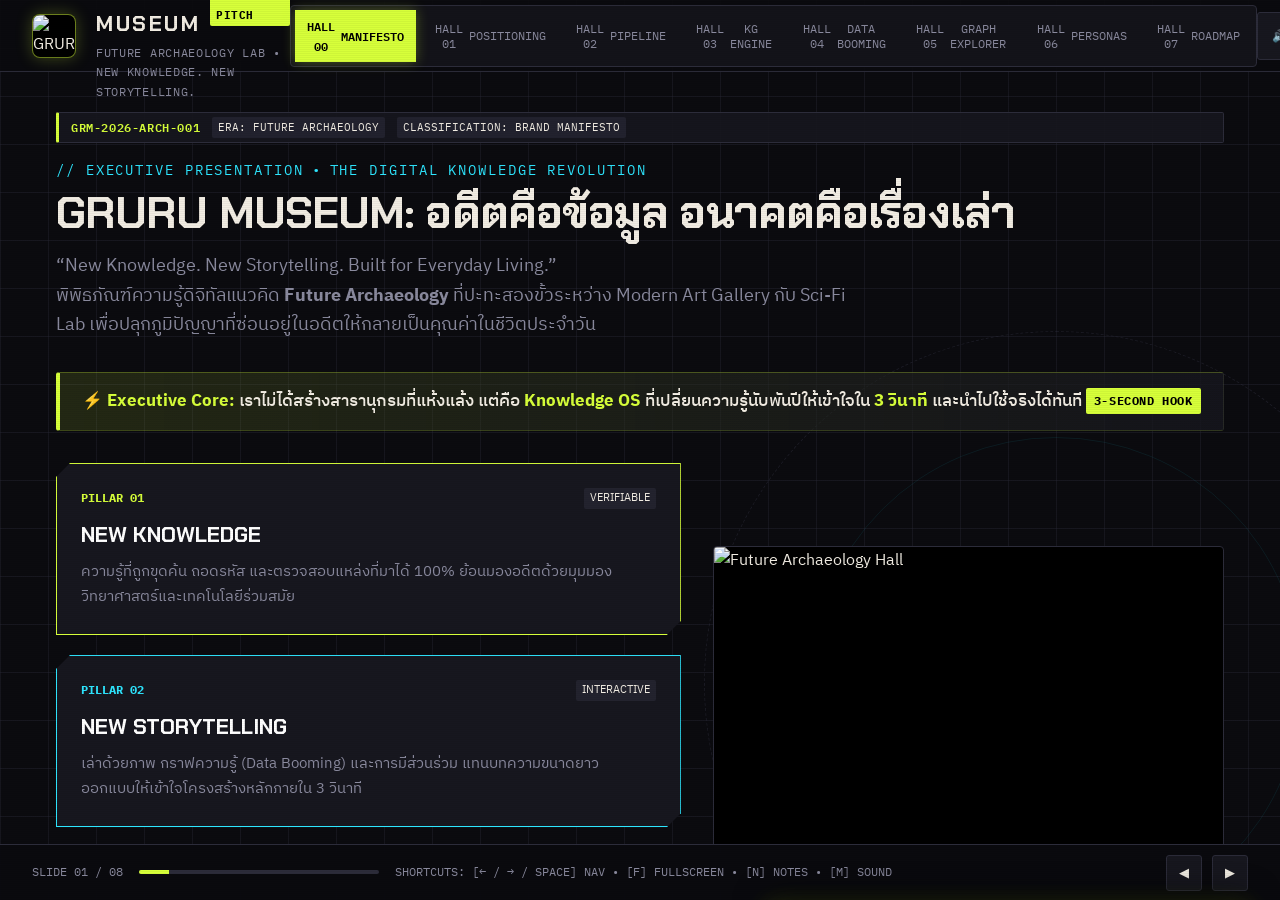
